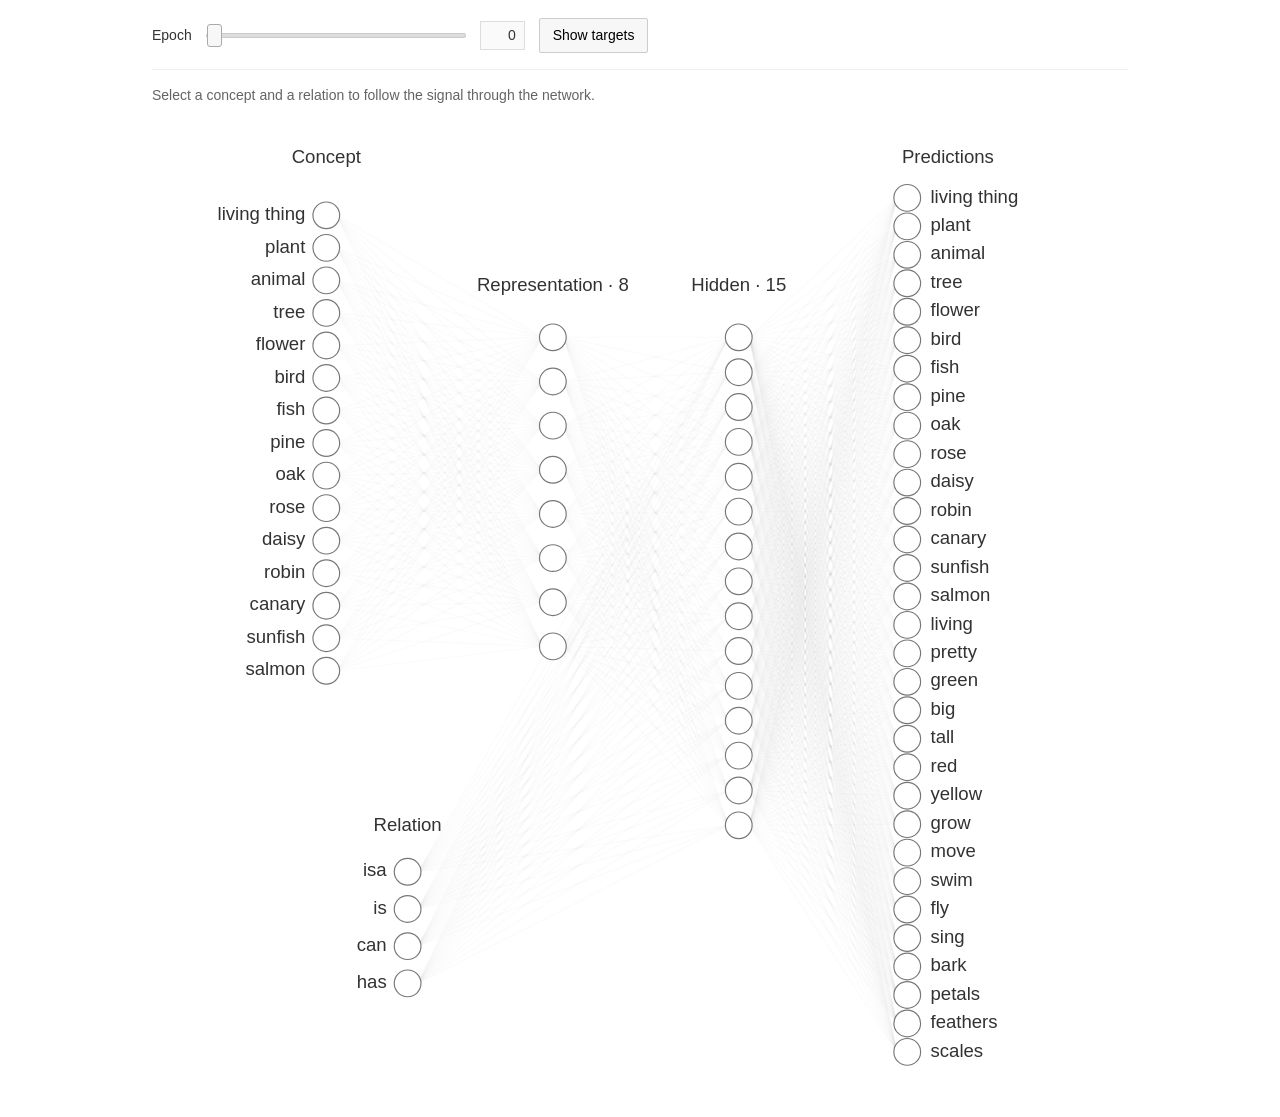
==== outputs/network_walkthrough.html @ e8e9b6d7 "Add CLS reproduction notebooks and interactive demos" ====
<!doctype html><html lang="en"><meta charset="utf-8"><meta name="viewport" content="width=device-width,initial-scale=1">
<style>
body{margin:0;padding:18px 12px;font:14px/1.65 -apple-system,BlinkMacSystemFont,"Segoe UI","Helvetica Neue",Arial,sans-serif;color:#323232;background:#fff;max-width:1000px;margin-inline:auto}*{box-sizing:border-box}.controls{display:flex;gap:14px;align-items:center;flex-wrap:wrap;border-bottom:1px solid #eee;padding-bottom:16px}output{display:inline-block;min-width:45px;padding:2px 8px;border:1px solid #ddd;background:#fafafa;text-align:right;font-variant-numeric:tabular-nums}input[type=range]{appearance:none;-webkit-appearance:none;width:260px;max-width:50vw;height:5px;background:#ddd;border:1px solid #ccc;border-radius:2px;margin:8px 0}input[type=range]::-webkit-slider-thumb{appearance:none;-webkit-appearance:none;width:15px;height:23px;background:#f7f7f7;border:1px solid #aaa;border-radius:3px}input[type=range]::-moz-range-thumb{width:15px;height:23px;background:#f7f7f7;border:1px solid #aaa;border-radius:3px}button{font:inherit;background:#f7f7f7;border:1px solid #ccc;padding:5px 13px;border-radius:2px;cursor:pointer}button[aria-pressed=true]{color:#276948;border-color:#83aa91;background:#f6faf7}.hint{color:#646464;margin:14px 0 2px}.status{color:#646464;min-height:25px;font-size:13px}svg{display:block;width:100%;height:auto}svg text{font:12px Arial,sans-serif;fill:#323232}.node circle.activity{transition:fill .65s ease,stroke .3s}.node[role=button]{cursor:pointer}.node[role=button]:hover circle.activity,.node[role=button]:focus circle.activity{stroke:#4599dc;stroke-width:2.5}.node:focus{outline:none}.node[aria-pressed=true] circle.activity{stroke:#4599dc;stroke-width:2.5}.edge{transition:opacity .7s,stroke .7s}.caption,.comparison{font-size:12px;color:#646464;margin:12px 0}.comparison{min-height:22px;font-size:13px}.caption{border-top:1px solid #eee;padding-top:12px}.pulse{stroke-dasharray:5 9;animation:flow 1s linear;pointer-events:none}@keyframes flow{to{stroke-dashoffset:-28}}@media(prefers-reduced-motion:reduce){.node circle.activity,.edge{transition:none}.pulse{animation:none}}@media(max-width:500px){body{padding:12px 4px}.controls{gap:9px}input[type=range]{width:160px}}
svg text{font-size:16px}.comparison:empty{display:none}
</style>
<div class="controls"><label for="epoch">Epoch</label><input id="epoch" type="range" min="0" max="500" step="1" value="0"><output id="epoch-value" for="epoch">0</output><button id="compare" aria-pressed="false" type="button">Show targets</button></div>
<p class="hint">Select a concept and a relation to follow the signal through the network.</p><div id="status" class="status" aria-live="polite"></div>
<svg id="network" viewBox="0 0 840 830" role="group" aria-label="Interactive semantic network"></svg>
<div id="comparison" class="comparison"></div>
<script>
const data={"concepts": ["living thing", "plant", "animal", "tree", "flower", "bird", "fish", "pine", "oak", "rose", "daisy", "robin", "canary", "sunfish", "salmon"], "relations": ["isa", "is", "can", "has"], "outputs": ["living thing", "plant", "animal", "tree", "flower", "bird", "fish", "pine", "oak", "rose", "daisy", "robin", "canary", "sunfish", "salmon", "living", "pretty", "green", "big", "tall", "red", "yellow", "grow", "move", "swim", "fly", "sing", "bark", "petals", "feathers", "scales"], "targets": [[0.95, 0.05, 0.05, 0.05, 0.05, 0.05, 0.05, 0.05, 0.05, 0.05, 0.05, 0.05, 0.05, 0.05, 0.05, 0.05, 0.05, 0.05, 0.05, 0.05, 0.05, 0.05, 0.05, 0.05, 0.05, 0.05, 0.05, 0.05, 0.05, 0.05, 0.05], [0.05, 0.05, 0.05, 0.05, 0.05, 0.05, 0.05, 0.05, 0.05, 0.05, 0.05, 0.05, 0.05, 0.05, 0.05, 0.95, 0.05, 0.05, 0.05, 0.05, 0.05, 0.05, 0.05, 0.05, 0.05, 0.05, 0.05, 0.05, 0.05, 0.05, 0.05], [0.05, 0.05, 0.05, 0.05, 0.05, 0.05, 0.05, 0.05, 0.05, 0.05, 0.05, 0.05, 0.05, 0.05, 0.05, 0.05, 0.05, 0.05, 0.05, 0.05, 0.05, 0.05, 0.95, 0.05, 0.05, 0.05, 0.05, 0.05, 0.05, 0.05, 0.05], [0.05, 0.05, 0.05, 0.05, 0.05, 0.05, 0.05, 0.05, 0.05, 0.05, 0.05, 0.05, 0.05, 0.05, 0.05, 0.05, 0.05, 0.05, 0.05, 0.05, 0.05, 0.05, 0.05, 0.05, 0.05, 0.05, 0.05, 0.05, 0.05, 0.05, 0.05], [0.95, 0.95, 0.05, 0.05, 0.05, 0.05, 0.05, 0.05, 0.05, 0.05, 0.05, 0.05, 0.05, 0.05, 0.05, 0.05, 0.05, 0.05, 0.05, 0.05, 0.05, 0.05, 0.05, 0.05, 0.05, 0.05, 0.05, 0.05, 0.05, 0.05, 0.05], [0.05, 0.05, 0.05, 0.05, 0.05, 0.05, 0.05, 0.05, 0.05, 0.05, 0.05, 0.05, 0.05, 0.05, 0.05, 0.95, 0.05, 0.05, 0.05, 0.05, 0.05, 0.05, 0.05, 0.05, 0.05, 0.05, 0.05, 0.05, 0.05, 0.05, 0.05], [0.05, 0.05, 0.05, 0.05, 0.05, 0.05, 0.05, 0.05, 0.05, 0.05, 0.05, 0.05, 0.05, 0.05, 0.05, 0.05, 0.05, 0.05, 0.05, 0.05, 0.05, 0.05, 0.95, 0.05, 0.05, 0.05, 0.05, 0.05, 0.05, 0.05, 0.05], [0.05, 0.05, 0.05, 0.05, 0.05, 0.05, 0.05, 0.05, 0.05, 0.05, 0.05, 0.05, 0.05, 0.05, 0.05, 0.05, 0.05, 0.05, 0.05, 0.05, 0.05, 0.05, 0.05, 0.05, 0.05, 0.05, 0.05, 0.05, 0.05, 0.05, 0.05], [0.95, 0.05, 0.95, 0.05, 0.05, 0.05, 0.05, 0.05, 0.05, 0.05, 0.05, 0.05, 0.05, 0.05, 0.05, 0.05, 0.05, 0.05, 0.05, 0.05, 0.05, 0.05, 0.05, 0.05, 0.05, 0.05, 0.05, 0.05, 0.05, 0.05, 0.05], [0.05, 0.05, 0.05, 0.05, 0.05, 0.05, 0.05, 0.05, 0.05, 0.05, 0.05, 0.05, 0.05, 0.05, 0.05, 0.95, 0.05, 0.05, 0.05, 0.05, 0.05, 0.05, 0.05, 0.05, 0.05, 0.05, 0.05, 0.05, 0.05, 0.05, 0.05], [0.05, 0.05, 0.05, 0.05, 0.05, 0.05, 0.05, 0.05, 0.05, 0.05, 0.05, 0.05, 0.05, 0.05, 0.05, 0.05, 0.05, 0.05, 0.05, 0.05, 0.05, 0.05, 0.95, 0.95, 0.05, 0.05, 0.05, 0.05, 0.05, 0.05, 0.05], [0.05, 0.05, 0.05, 0.05, 0.05, 0.05, 0.05, 0.05, 0.05, 0.05, 0.05, 0.05, 0.05, 0.05, 0.05, 0.05, 0.05, 0.05, 0.05, 0.05, 0.05, 0.05, 0.05, 0.05, 0.05, 0.05, 0.05, 0.05, 0.05, 0.05, 0.05], [0.95, 0.95, 0.05, 0.95, 0.05, 0.05, 0.05, 0.05, 0.05, 0.05, 0.05, 0.05, 0.05, 0.05, 0.05, 0.05, 0.05, 0.05, 0.05, 0.05, 0.05, 0.05, 0.05, 0.05, 0.05, 0.05, 0.05, 0.05, 0.05, 0.05, 0.05], [0.05, 0.05, 0.05, 0.05, 0.05, 0.05, 0.05, 0.05, 0.05, 0.05, 0.05, 0.05, 0.05, 0.05, 0.05, 0.95, 0.05, 0.05, 0.95, 0.05, 0.05, 0.05, 0.05, 0.05, 0.05, 0.05, 0.05, 0.05, 0.05, 0.05, 0.05], [0.05, 0.05, 0.05, 0.05, 0.05, 0.05, 0.05, 0.05, 0.05, 0.05, 0.05, 0.05, 0.05, 0.05, 0.05, 0.05, 0.05, 0.05, 0.05, 0.05, 0.05, 0.05, 0.95, 0.05, 0.05, 0.05, 0.05, 0.05, 0.05, 0.05, 0.05], [0.05, 0.05, 0.05, 0.05, 0.05, 0.05, 0.05, 0.05, 0.05, 0.05, 0.05, 0.05, 0.05, 0.05, 0.05, 0.05, 0.05, 0.05, 0.05, 0.05, 0.05, 0.05, 0.05, 0.05, 0.05, 0.05, 0.05, 0.95, 0.05, 0.05, 0.05], [0.95, 0.95, 0.05, 0.05, 0.95, 0.05, 0.05, 0.05, 0.05, 0.05, 0.05, 0.05, 0.05, 0.05, 0.05, 0.05, 0.05, 0.05, 0.05, 0.05, 0.05, 0.05, 0.05, 0.05, 0.05, 0.05, 0.05, 0.05, 0.05, 0.05, 0.05], [0.05, 0.05, 0.05, 0.05, 0.05, 0.05, 0.05, 0.05, 0.05, 0.05, 0.05, 0.05, 0.05, 0.05, 0.05, 0.95, 0.95, 0.05, 0.05, 0.05, 0.05, 0.05, 0.05, 0.05, 0.05, 0.05, 0.05, 0.05, 0.05, 0.05, 0.05], [0.05, 0.05, 0.05, 0.05, 0.05, 0.05, 0.05, 0.05, 0.05, 0.05, 0.05, 0.05, 0.05, 0.05, 0.05, 0.05, 0.05, 0.05, 0.05, 0.05, 0.05, 0.05, 0.95, 0.05, 0.05, 0.05, 0.05, 0.05, 0.05, 0.05, 0.05], [0.05, 0.05, 0.05, 0.05, 0.05, 0.05, 0.05, 0.05, 0.05, 0.05, 0.05, 0.05, 0.05, 0.05, 0.05, 0.05, 0.05, 0.05, 0.05, 0.05, 0.05, 0.05, 0.05, 0.05, 0.05, 0.05, 0.05, 0.05, 0.95, 0.05, 0.05], [0.95, 0.05, 0.95, 0.05, 0.05, 0.95, 0.05, 0.05, 0.05, 0.05, 0.05, 0.05, 0.05, 0.05, 0.05, 0.05, 0.05, 0.05, 0.05, 0.05, 0.05, 0.05, 0.05, 0.05, 0.05, 0.05, 0.05, 0.05, 0.05, 0.05, 0.05], [0.05, 0.05, 0.05, 0.05, 0.05, 0.05, 0.05, 0.05, 0.05, 0.05, 0.05, 0.05, 0.05, 0.05, 0.05, 0.95, 0.05, 0.05, 0.05, 0.05, 0.05, 0.05, 0.05, 0.05, 0.05, 0.05, 0.05, 0.05, 0.05, 0.05, 0.05], [0.05, 0.05, 0.05, 0.05, 0.05, 0.05, 0.05, 0.05, 0.05, 0.05, 0.05, 0.05, 0.05, 0.05, 0.05, 0.05, 0.05, 0.05, 0.05, 0.05, 0.05, 0.05, 0.95, 0.95, 0.05, 0.95, 0.05, 0.05, 0.05, 0.05, 0.05], [0.05, 0.05, 0.05, 0.05, 0.05, 0.05, 0.05, 0.05, 0.05, 0.05, 0.05, 0.05, 0.05, 0.05, 0.05, 0.05, 0.05, 0.05, 0.05, 0.05, 0.05, 0.05, 0.05, 0.05, 0.05, 0.05, 0.05, 0.05, 0.05, 0.95, 0.05], [0.95, 0.05, 0.95, 0.05, 0.05, 0.05, 0.95, 0.05, 0.05, 0.05, 0.05, 0.05, 0.05, 0.05, 0.05, 0.05, 0.05, 0.05, 0.05, 0.05, 0.05, 0.05, 0.05, 0.05, 0.05, 0.05, 0.05, 0.05, 0.05, 0.05, 0.05], [0.05, 0.05, 0.05, 0.05, 0.05, 0.05, 0.05, 0.05, 0.05, 0.05, 0.05, 0.05, 0.05, 0.05, 0.05, 0.95, 0.05, 0.05, 0.05, 0.05, 0.05, 0.05, 0.05, 0.05, 0.05, 0.05, 0.05, 0.05, 0.05, 0.05, 0.05], [0.05, 0.05, 0.05, 0.05, 0.05, 0.05, 0.05, 0.05, 0.05, 0.05, 0.05, 0.05, 0.05, 0.05, 0.05, 0.05, 0.05, 0.05, 0.05, 0.05, 0.05, 0.05, 0.95, 0.95, 0.95, 0.05, 0.05, 0.05, 0.05, 0.05, 0.05], [0.05, 0.05, 0.05, 0.05, 0.05, 0.05, 0.05, 0.05, 0.05, 0.05, 0.05, 0.05, 0.05, 0.05, 0.05, 0.05, 0.05, 0.05, 0.05, 0.05, 0.05, 0.05, 0.05, 0.05, 0.05, 0.05, 0.05, 0.05, 0.05, 0.05, 0.95], [0.95, 0.95, 0.05, 0.95, 0.05, 0.05, 0.05, 0.95, 0.05, 0.05, 0.05, 0.05, 0.05, 0.05, 0.05, 0.05, 0.05, 0.05, 0.05, 0.05, 0.05, 0.05, 0.05, 0.05, 0.05, 0.05, 0.05, 0.05, 0.05, 0.05, 0.05], [0.05, 0.05, 0.05, 0.05, 0.05, 0.05, 0.05, 0.05, 0.05, 0.05, 0.05, 0.05, 0.05, 0.05, 0.05, 0.95, 0.05, 0.95, 0.95, 0.05, 0.05, 0.05, 0.05, 0.05, 0.05, 0.05, 0.05, 0.05, 0.05, 0.05, 0.05], [0.05, 0.05, 0.05, 0.05, 0.05, 0.05, 0.05, 0.05, 0.05, 0.05, 0.05, 0.05, 0.05, 0.05, 0.05, 0.05, 0.05, 0.05, 0.05, 0.05, 0.05, 0.05, 0.95, 0.05, 0.05, 0.05, 0.05, 0.05, 0.05, 0.05, 0.05], [0.05, 0.05, 0.05, 0.05, 0.05, 0.05, 0.05, 0.05, 0.05, 0.05, 0.05, 0.05, 0.05, 0.05, 0.05, 0.05, 0.05, 0.05, 0.05, 0.05, 0.05, 0.05, 0.05, 0.05, 0.05, 0.05, 0.05, 0.95, 0.05, 0.05, 0.05], [0.95, 0.95, 0.05, 0.95, 0.05, 0.05, 0.05, 0.05, 0.95, 0.05, 0.05, 0.05, 0.05, 0.05, 0.05, 0.05, 0.05, 0.05, 0.05, 0.05, 0.05, 0.05, 0.05, 0.05, 0.05, 0.05, 0.05, 0.05, 0.05, 0.05, 0.05], [0.05, 0.05, 0.05, 0.05, 0.05, 0.05, 0.05, 0.05, 0.05, 0.05, 0.05, 0.05, 0.05, 0.05, 0.05, 0.95, 0.05, 0.05, 0.95, 0.95, 0.05, 0.05, 0.05, 0.05, 0.05, 0.05, 0.05, 0.05, 0.05, 0.05, 0.05], [0.05, 0.05, 0.05, 0.05, 0.05, 0.05, 0.05, 0.05, 0.05, 0.05, 0.05, 0.05, 0.05, 0.05, 0.05, 0.05, 0.05, 0.05, 0.05, 0.05, 0.05, 0.05, 0.95, 0.05, 0.05, 0.05, 0.05, 0.05, 0.05, 0.05, 0.05], [0.05, 0.05, 0.05, 0.05, 0.05, 0.05, 0.05, 0.05, 0.05, 0.05, 0.05, 0.05, 0.05, 0.05, 0.05, 0.05, 0.05, 0.05, 0.05, 0.05, 0.05, 0.05, 0.05, 0.05, 0.05, 0.05, 0.05, 0.95, 0.05, 0.05, 0.05], [0.95, 0.95, 0.05, 0.05, 0.95, 0.05, 0.05, 0.05, 0.05, 0.95, 0.05, 0.05, 0.05, 0.05, 0.05, 0.05, 0.05, 0.05, 0.05, 0.05, 0.05, 0.05, 0.05, 0.05, 0.05, 0.05, 0.05, 0.05, 0.05, 0.05, 0.05], [0.05, 0.05, 0.05, 0.05, 0.05, 0.05, 0.05, 0.05, 0.05, 0.05, 0.05, 0.05, 0.05, 0.05, 0.05, 0.95, 0.95, 0.05, 0.05, 0.05, 0.95, 0.05, 0.05, 0.05, 0.05, 0.05, 0.05, 0.05, 0.05, 0.05, 0.05], [0.05, 0.05, 0.05, 0.05, 0.05, 0.05, 0.05, 0.05, 0.05, 0.05, 0.05, 0.05, 0.05, 0.05, 0.05, 0.05, 0.05, 0.05, 0.05, 0.05, 0.05, 0.05, 0.95, 0.05, 0.05, 0.05, 0.05, 0.05, 0.05, 0.05, 0.05], [0.05, 0.05, 0.05, 0.05, 0.05, 0.05, 0.05, 0.05, 0.05, 0.05, 0.05, 0.05, 0.05, 0.05, 0.05, 0.05, 0.05, 0.05, 0.05, 0.05, 0.05, 0.05, 0.05, 0.05, 0.05, 0.05, 0.05, 0.05, 0.95, 0.05, 0.05], [0.95, 0.95, 0.05, 0.05, 0.95, 0.05, 0.05, 0.05, 0.05, 0.05, 0.95, 0.05, 0.05, 0.05, 0.05, 0.05, 0.05, 0.05, 0.05, 0.05, 0.05, 0.05, 0.05, 0.05, 0.05, 0.05, 0.05, 0.05, 0.05, 0.05, 0.05], [0.05, 0.05, 0.05, 0.05, 0.05, 0.05, 0.05, 0.05, 0.05, 0.05, 0.05, 0.05, 0.05, 0.05, 0.05, 0.95, 0.95, 0.05, 0.05, 0.05, 0.05, 0.95, 0.05, 0.05, 0.05, 0.05, 0.05, 0.05, 0.05, 0.05, 0.05], [0.05, 0.05, 0.05, 0.05, 0.05, 0.05, 0.05, 0.05, 0.05, 0.05, 0.05, 0.05, 0.05, 0.05, 0.05, 0.05, 0.05, 0.05, 0.05, 0.05, 0.05, 0.05, 0.95, 0.05, 0.05, 0.05, 0.05, 0.05, 0.05, 0.05, 0.05], [0.05, 0.05, 0.05, 0.05, 0.05, 0.05, 0.05, 0.05, 0.05, 0.05, 0.05, 0.05, 0.05, 0.05, 0.05, 0.05, 0.05, 0.05, 0.05, 0.05, 0.05, 0.05, 0.05, 0.05, 0.05, 0.05, 0.05, 0.05, 0.95, 0.05, 0.05], [0.95, 0.05, 0.95, 0.05, 0.05, 0.95, 0.05, 0.05, 0.05, 0.05, 0.05, 0.95, 0.05, 0.05, 0.05, 0.05, 0.05, 0.05, 0.05, 0.05, 0.05, 0.05, 0.05, 0.05, 0.05, 0.05, 0.05, 0.05, 0.05, 0.05, 0.05], [0.05, 0.05, 0.05, 0.05, 0.05, 0.05, 0.05, 0.05, 0.05, 0.05, 0.05, 0.05, 0.05, 0.05, 0.05, 0.95, 0.05, 0.05, 0.05, 0.05, 0.95, 0.05, 0.05, 0.05, 0.05, 0.05, 0.05, 0.05, 0.05, 0.05, 0.05], [0.05, 0.05, 0.05, 0.05, 0.05, 0.05, 0.05, 0.05, 0.05, 0.05, 0.05, 0.05, 0.05, 0.05, 0.05, 0.05, 0.05, 0.05, 0.05, 0.05, 0.05, 0.05, 0.95, 0.95, 0.05, 0.95, 0.05, 0.05, 0.05, 0.05, 0.05], [0.05, 0.05, 0.05, 0.05, 0.05, 0.05, 0.05, 0.05, 0.05, 0.05, 0.05, 0.05, 0.05, 0.05, 0.05, 0.05, 0.05, 0.05, 0.05, 0.05, 0.05, 0.05, 0.05, 0.05, 0.05, 0.05, 0.05, 0.05, 0.05, 0.95, 0.05], [0.95, 0.05, 0.95, 0.05, 0.05, 0.95, 0.05, 0.05, 0.05, 0.05, 0.05, 0.05, 0.95, 0.05, 0.05, 0.05, 0.05, 0.05, 0.05, 0.05, 0.05, 0.05, 0.05, 0.05, 0.05, 0.05, 0.05, 0.05, 0.05, 0.05, 0.05], [0.05, 0.05, 0.05, 0.05, 0.05, 0.05, 0.05, 0.05, 0.05, 0.05, 0.05, 0.05, 0.05, 0.05, 0.05, 0.95, 0.05, 0.05, 0.05, 0.05, 0.05, 0.95, 0.05, 0.05, 0.05, 0.05, 0.05, 0.05, 0.05, 0.05, 0.05], [0.05, 0.05, 0.05, 0.05, 0.05, 0.05, 0.05, 0.05, 0.05, 0.05, 0.05, 0.05, 0.05, 0.05, 0.05, 0.05, 0.05, 0.05, 0.05, 0.05, 0.05, 0.05, 0.95, 0.95, 0.05, 0.95, 0.95, 0.05, 0.05, 0.05, 0.05], [0.05, 0.05, 0.05, 0.05, 0.05, 0.05, 0.05, 0.05, 0.05, 0.05, 0.05, 0.05, 0.05, 0.05, 0.05, 0.05, 0.05, 0.05, 0.05, 0.05, 0.05, 0.05, 0.05, 0.05, 0.05, 0.05, 0.05, 0.05, 0.05, 0.95, 0.05], [0.95, 0.05, 0.95, 0.05, 0.05, 0.05, 0.95, 0.05, 0.05, 0.05, 0.05, 0.05, 0.05, 0.95, 0.05, 0.05, 0.05, 0.05, 0.05, 0.05, 0.05, 0.05, 0.05, 0.05, 0.05, 0.05, 0.05, 0.05, 0.05, 0.05, 0.05], [0.05, 0.05, 0.05, 0.05, 0.05, 0.05, 0.05, 0.05, 0.05, 0.05, 0.05, 0.05, 0.05, 0.05, 0.05, 0.95, 0.05, 0.05, 0.05, 0.05, 0.05, 0.95, 0.05, 0.05, 0.05, 0.05, 0.05, 0.05, 0.05, 0.05, 0.05], [0.05, 0.05, 0.05, 0.05, 0.05, 0.05, 0.05, 0.05, 0.05, 0.05, 0.05, 0.05, 0.05, 0.05, 0.05, 0.05, 0.05, 0.05, 0.05, 0.05, 0.05, 0.05, 0.95, 0.95, 0.95, 0.05, 0.05, 0.05, 0.05, 0.05, 0.05], [0.05, 0.05, 0.05, 0.05, 0.05, 0.05, 0.05, 0.05, 0.05, 0.05, 0.05, 0.05, 0.05, 0.05, 0.05, 0.05, 0.05, 0.05, 0.05, 0.05, 0.05, 0.05, 0.05, 0.05, 0.05, 0.05, 0.05, 0.05, 0.05, 0.05, 0.95], [0.95, 0.05, 0.95, 0.05, 0.05, 0.05, 0.95, 0.05, 0.05, 0.05, 0.05, 0.05, 0.05, 0.05, 0.95, 0.05, 0.05, 0.05, 0.05, 0.05, 0.05, 0.05, 0.05, 0.05, 0.05, 0.05, 0.05, 0.05, 0.05, 0.05, 0.05], [0.05, 0.05, 0.05, 0.05, 0.05, 0.05, 0.05, 0.05, 0.05, 0.05, 0.05, 0.05, 0.05, 0.05, 0.05, 0.95, 0.05, 0.05, 0.05, 0.05, 0.95, 0.05, 0.05, 0.05, 0.05, 0.05, 0.05, 0.05, 0.05, 0.05, 0.05], [0.05, 0.05, 0.05, 0.05, 0.05, 0.05, 0.05, 0.05, 0.05, 0.05, 0.05, 0.05, 0.05, 0.05, 0.05, 0.05, 0.05, 0.05, 0.05, 0.05, 0.05, 0.05, 0.95, 0.95, 0.95, 0.05, 0.05, 0.05, 0.05, 0.05, 0.05], [0.05, 0.05, 0.05, 0.05, 0.05, 0.05, 0.05, 0.05, 0.05, 0.05, 0.05, 0.05, 0.05, 0.05, 0.05, 0.05, 0.05, 0.05, 0.05, 0.05, 0.05, 0.05, 0.05, 0.05, 0.05, 0.05, 0.05, 0.05, 0.05, 0.05, 0.95]], "weights": [{"W1": [[0.136961687, -0.230213286, -0.459026476, -0.483472364, 0.313270239, 0.412755577, 0.106635776, 0.229496561], [0.043624991, 0.435072424, 0.315853554, -0.4972615, 0.357404277, -0.466414425, 0.229655446, -0.324344379], [0.363178922, 0.04146122, -0.200288109, -0.077312779, -0.471680329, -0.375716724, 0.170624415, 0.147189512], [0.115385111, -0.116322446, 0.497209936, 0.480835339, 0.185541984, 0.150459276, 0.188446731, -0.111078576], [-0.364903495, 0.22148834, 0.025354322, -0.189758124, -0.014164641, 0.389487834, 0.434043516, -0.142204803], [0.071529831, -0.178130609, 0.09430003, -0.162088774, -0.108380999, 0.390274352, -0.272842406, 0.123187145], [-0.415984656, 0.332644148, 0.287098307, -0.260630557, 0.376484231, -0.441431965, -0.163882939, -0.349720533], [-0.049660633, 0.29632427, -0.269357791, -0.447978699, -0.09544816, -0.301486955, -0.409246954, 0.080332386], [-0.201303867, 0.171994878, -0.300484556, 0.442113111, -0.134889832, -0.39450472, 0.129108152, 0.427154553], [-0.059622845, 0.454590494, -0.000104186, -0.074771375, 0.120213452, 0.495096505, 0.448943675, -0.039954861], [0.257728845, -0.002577305, 0.02931216, 0.285785701, -0.085344151, 0.234483572, 0.211142878, 0.432059687], [-0.385067367, 0.229015117, 0.427423929, 0.46792619, -0.485293695, 0.36364009, 0.48119504, 0.45721018], [-0.351235988, 0.472628814, 0.389935556, 0.322373828, -0.020012076, -0.26762708, 0.301880579, 0.42353016], [-0.233869728, 0.038934408, -0.057247171, 0.431017316, -0.459489289, 0.232006196, 0.114373247, -0.471634635], [0.219219773, -0.48400827, 0.257951002, 0.012758723, 0.429104221, -0.433917503, 0.34131728, -0.433309991]], "b1": [-0.155690021, -0.069701268, 0.466062081, 0.062231842, -0.241135407, -0.258324286, 0.388118321, -0.274130572], "W2": [[-0.375445294, -0.211669243, 0.086123065, 0.054090502, 0.309710776, 0.060475952, -0.211578786, -0.087103657, 0.318120971, 0.126506462, 0.459077643, -0.130595589, 0.052611511, 0.093924202, 0.348291208], [-0.354526462, -0.093489663, 0.409958962, -0.456933111, 0.32270628, -0.084615963, 0.329803985, -0.490045439, -0.134953842, -0.421369963, 0.152614576, -0.226150901, 0.202652071, 0.443801427, -0.373182898], [0.364778295, -0.440535848, -0.119229492, -0.070225939, -0.011150453, 0.476462322, 0.275691188, -0.191142637, -0.230163214, 0.363120204, 0.381307173, 0.010706506, -0.155704269, 0.494917348, -0.184056455], [-0.317287621, 0.380098121, 0.312335398, 0.167889406, 0.458413632, 0.425714577, 0.248248503, 0.36070141, -0.25285326, -0.358753443, 0.170061849, 0.214618537, -0.332947071, -0.104442727, 0.410255766], [0.061400768, 0.078335915, -0.305870227, 0.026022249, 0.023434727, -0.41106436, 0.481942693, 0.0713956, -0.493591117, 0.272649201, 0.478265714, 0.089870028, -0.180318364, -0.312492284, 0.172526634], [-0.304892602, 0.077687893, 0.102239176, 0.462423093, -0.427734734, -2.7176e-05, 0.244097479, -0.32277326, -0.111933268, -0.437104502, 0.225880864, -0.412232113, -0.104908292, 0.373522631, -0.027699663], [0.412621934, 0.265917118, 0.41532396, -0.372596991, -0.426437095, -0.429673746, 0.368854294, 0.134069979, -0.003428306, -0.336456584, 0.173733438, -0.181982612, 0.210879863, -0.039644671, 0.007469861], [0.289665732, -0.407254524, 0.078758503, -0.302765053, 0.308136752, -0.011153964, 0.488695333, -0.317056675, 0.46301914, 0.300917037, -0.018739503, 0.313534064, 0.102848905, 0.155121064, 0.413690763], [-0.434729584, 0.334988204, -0.11818522, -0.174454384, 0.494026771, 0.281190502, -0.014464861, -0.077371604, 0.377528906, -0.413185128, 0.208418757, 0.289154624, 0.29919638, -0.177713275, 0.296639183], [-0.274671558, -0.13769205, -0.082551888, 0.041409984, -0.387386334, -0.093052199, -0.49969931, 0.244380726, 0.351875912, -0.361068321, 0.203785769, 0.321103088, 0.481828323, 0.343790562, -0.075893515], [0.479688709, 0.473984405, 0.003676979, 0.253446539, 0.413837668, -0.023852928, 0.363786241, 0.201568566, -0.206075744, 0.26765227, 0.070684786, -0.406154847, -0.108619574, -0.426258987, -0.023833037], [-0.071460392, -0.076262557, 0.086300354, -0.37730934, 0.43376891, 0.184050448, 0.323781358, 0.396801232, 0.083320047, -0.459781779, 0.211486824, 0.069025854, 0.325957222, 0.032160473, 0.313244095]], "b2": [0.497010293, -0.149445189, -0.32897856, -0.108325201, 0.25304999, -0.060771068, 0.088380109, -0.372641528, 0.226123511, -0.219917598, -0.30938244, 0.362949999, 0.064412821, -0.015501058, 0.398823765], "W3": [[-0.413987564, 0.19615445, -0.17201771, -0.32459025, 0.17479865, -0.137178049, -0.170104168, 0.443677765, -0.300701659, 0.012173658, -0.475986799, -0.336631909, 0.383418734, 0.289247548, 0.05683549, -0.277546604, 0.057747583, -0.487853474, 0.212993631, 0.216750681, 0.146045024, 0.111338684, -0.426283567, -0.253594031, 0.074378048, -0.105813234, 0.492023229, 0.423745357, -0.347992097, 0.089960593, 0.196215106], [-0.363456586, -0.187404353, 0.215917847, 0.401108093, -0.15825735, -0.261056288, 0.321792003, 0.08498268, -0.023411578, -0.243849979, -0.427341651, -0.482108579, 0.079970181, -0.308889727, 0.475532978, -0.392522772, -0.047911212, -0.105340203, -0.267688525, 0.248755725, 0.143704762, 0.225757685, -0.417191424, -0.147256584, 0.019833074, -0.073278856, -0.459382438, -0.305972545, 0.445024648, -0.337430275, 0.352052332], [0.322137159, -0.108706243, -0.03321648, 0.324001808, 0.180686326, 0.336943736, 0.257596586, 0.191271479, 0.412974106, 0.322807133, -0.320937312, 0.248224275, -0.413318677, -0.07414376, -0.103248113, -0.297831906, 0.437905109, -0.405223322, -0.495100585, -0.177079196, 0.490744718, -0.235304872, 0.330694266, -0.326886363, 0.086378355, 0.458409335, 0.216513235, 0.480507975, 0.074556649, 0.483334707, 0.337047032], [0.278248226, 0.388489887, 0.131491517, -0.143635454, 0.02828244, -0.273499604, 0.277544124, -0.329921498, 0.077197949, 0.03589893, 0.171902803, 0.260486599, -0.390172114, 0.124940962, -0.086044118, 0.114201436, 0.193984543, 0.085479586, 0.232886077, 0.020025257, -0.037132191, -0.213231135, -0.27084833, 0.195302106, 0.195711353, -0.304517487, 0.471837417, 0.17115078, 0.031216123, 0.341175352, -0.013479567], [-0.02405513, -0.2417256, -0.343864519, 0.211620579, 0.344110968, 0.177798778, -0.131178483, 0.075722091, 0.063412474, 0.436566083, -0.112325788, -0.335217348, 0.376932893, 0.394728497, -0.451734405, -0.301775969, 0.136283654, 0.288845156, 0.106692507, -0.308410804, -0.382358425, 0.005972634, 0.315510407, -0.282932819, -0.424867305, 0.051044996, -0.308182852, -0.43257628, 0.273264598, 0.321226606, -0.101664449], [-0.20592364, -0.222879111, -0.139028574, 0.076907643, 0.027820078, -0.144650819, 0.137420979, 0.175767442, 0.058278948, -0.112705085, 0.123902782, 0.091902783, -0.159676143, -0.196798987, 0.045748879, 0.112341739, 0.110798439, -0.117161991, 0.065773907, 0.485769635, -0.071975481, 0.343014715, -0.418676309, 0.375228254, 0.441706156, -0.238135984, -0.487898584, -0.016991587, -0.317287742, 0.471631254, 0.397698435], [0.460664886, 0.103869658, 0.015160367, 0.332717849, 0.152348966, -0.251442324, 0.434286038, -0.06030055, 0.273556228, 0.000937957, -0.316643757, -0.204073153, 0.074410769, -0.356997916, -0.486262141, -0.066108776, 0.262197172, 0.114157274, -0.175853624, 0.217240939, -0.015485367, 0.499501352, 0.276031652, 0.330631441, -0.240451094, -0.347705037, -0.300696091, -0.067735036, 0.01214912, -0.305390652, 0.279944771], [0.368431154, -0.183995014, 0.008064197, 0.094374603, 0.222378174, -0.352527546, -0.219128939, 0.230705996, 0.068192314, 0.399945793, -0.052141638, -0.093387155, -0.193492782, -0.268627427, 0.150766335, -0.235313998, 0.362275521, -0.229351604, 0.173359631, 0.068184142, 0.128458798, 0.395416776, -0.330011549, -0.350184454, -0.378097779, -0.423560979, 0.034231024, -0.334268848, 0.30716793, -0.477389469, -0.125393028], [-0.026796029, -0.283471699, -0.14409378, -0.277208564, -0.218171894, 0.426871061, -0.082824634, -0.114135059, 0.111174452, 0.164141857, 0.160276545, -0.415241033, 0.081902579, 0.2359236, 0.295568366, 0.088534252, -0.369426942, -0.416259676, -0.176946307, 0.427558809, -0.027382471, 0.395473907, -0.040325047, 0.255118107, -0.014872824, 0.208702261, -0.182820723, 0.389865264, -0.234291931, -0.493823171, 0.221165786], [0.176604463, 0.15690145, 0.187415002, 0.086264211, -0.384721047, 0.169203722, -0.493401476, -0.317157121, -0.079121595, -0.12163062, -0.381034838, -0.073042396, 0.123617244, -0.122536568, 0.208499483, -0.269077905, -0.356174728, 0.248899844, 0.16872813, -0.070629307, -0.363232715, 0.163683739, 0.24995575, -0.336057347, 0.189301737, -0.144362914, 0.415118615, 0.251539688, -0.22626883, 0.43802632, -0.474767244], [-0.315175986, -0.258097029, 0.232080083, 0.026168031, -0.035624592, -0.277466661, 0.25646711, -0.382893592, -0.25265878, 0.30636032, -0.048952536, 0.376817737, 0.101664104, 0.289544647, -0.312596727, -0.183778132, -0.123293948, -0.005800794, -0.027532976, 0.322466158, -0.326809468, 0.351485915, 0.389046294, -0.424480964, -0.49060963, -0.207247027, -0.099255232, 0.470449407, -0.428591403, 0.281305265, -0.024575046], [-0.370126475, -0.133919691, -0.119098593, -0.2564275, -0.205636242, -0.080081169, 0.462261395, -0.041139431, 0.450135012, -0.469467928, -0.433889741, -0.472184094, 0.165944638, -0.279767309, 0.076420181, 0.295366136, -0.168186081, -0.254322507, 0.225408587, -0.024102207, -0.350789854, -0.412554883, 0.237167501, 0.360412335, 0.390362078, 0.010089007, -0.346545434, -0.274342588, -0.046476111, 0.351857374, 0.150197419], [-0.225793043, 0.255938642, -0.064559825, 0.482763945, -0.071272863, 0.337196349, -0.485458369, 0.218221265, -0.101521557, -0.000990692, -0.3011742, 0.429511514, -0.300354987, 0.061586704, 0.097345624, 0.358443427, -0.03333346, 0.329891281, 0.023896564, 0.456334659, 0.216607834, 0.412105261, 0.442360532, 0.302246156, -0.377632453, -0.375571402, 0.11624175, -0.228793317, -0.114847676, -0.326171823, 0.262171663], [0.354497704, -0.367195373, 0.016834937, -0.10498707, 0.290015318, -0.0350077, 0.230809049, 0.066103877, 0.478248114, -0.080366924, 0.48767087, -0.084561417, -0.317331349, 0.28208106, -0.228280998, 0.065754731, 0.14601508, -0.300322742, -0.465593064, 0.487033344, 0.317390143, -0.376294745, 0.34796943, -0.241869798, -0.25271526, 0.27261635, 0.257362012, 0.345957344, -0.363347992, 0.247586175, -0.030176126], [-0.174116592, 0.234302878, 0.345143081, -0.177539242, -0.345188443, 0.491684718, 0.419189989, -0.21015885, 0.314414308, -0.410306778, 0.412545907, 0.274652235, -0.303136885, -0.204312753, 0.095554855, -0.144242336, 0.236233816, 0.092362869, -0.292971347, 0.11010951, -0.485940915, -0.388252185, -0.338792183, -0.146322288, -0.488090262, 0.429907524, -0.260491045, -0.22936145, -0.124357674, 0.440738716, -0.148180671]], "b3": [-0.068867144, -0.201492727, 0.476245035, -0.135142775, -0.416462579, 0.157982394, 0.216604921, -0.127758976, -0.288614845, -0.090748549, -0.060931789, 0.495299803, 0.358435326, 0.120908898, -0.306082052, 0.187914521, 0.258999002, -0.424611261, -0.120513483, -0.173152202, 0.070431323, 0.153053218, -0.318612212, -0.030340564, 0.492167887, -0.484147361, -0.129006388, -0.165687536, -0.09441698, 0.369193716, -0.061694962]}, {"W1": [[0.139648043, -0.23150589, -0.456028813, -0.479410478, 0.315610792, 0.410157123, 0.10803956, 0.234918169], [0.045579164, 0.43113581, 0.31697816, -0.494255207, 0.361379772, -0.470684243, 0.230024698, -0.319571162], [0.364949339, 0.037342644, -0.199218182, -0.074170742, -0.467957625, -0.379854114, 0.170907867, 0.151856725], [0.11564298, -0.120607544, 0.497507232, 0.481259898, 0.189839726, 0.146718692, 0.188316743, -0.109273747], [-0.363189365, 0.219148843, 0.026480878, -0.185198312, -0.010730956, 0.385735444, 0.435189812, -0.137870395], [0.073523346, -0.181273718, 0.095235606, -0.159742221, -0.105646004, 0.386009358, -0.274020725, 0.127511863], [-0.415595206, 0.328283188, 0.286835945, -0.257540711, 0.38002558, -0.444582867, -0.164387597, -0.347271918], [-0.049836087, 0.290804896, -0.269700248, -0.448211983, -0.0907013, -0.306430253, -0.410778622, 0.081601584], [-0.199326303, 0.168556107, -0.29845337, 0.444102139, -0.131792481, -0.398359762, 0.129976721, 0.432361491], [-0.058563196, 0.45309828, 0.000604458, -0.070769519, 0.122645923, 0.492103504, 0.450758625, -0.036913678], [0.259199545, -0.004475045, 0.030380212, 0.289201665, -0.082857435, 0.232021625, 0.212319437, 0.435098111], [-0.382798192, 0.227103314, 0.428322895, 0.469921372, -0.483773354, 0.360647013, 0.480811851, 0.461531437], [-0.349446553, 0.471136417, 0.391505067, 0.32331247, -0.018171961, -0.26975995, 0.302194544, 0.427594264], [-0.233542163, 0.035902297, -0.056829647, 0.432961755, -0.457330218, 0.229115454, 0.114219149, -0.469439909], [0.218408246, -0.48829594, 0.256920471, 0.014745872, 0.431820391, -0.437249385, 0.340877099, -0.431864574]], "b1": [-0.137017004, -0.116249806, 0.478672238, 0.098901809, -0.19608979, -0.309840676, 0.39117305, -0.221774715], "W2": [[-0.331986863, -0.149897413, 0.030800879, 0.04945594, 0.366560387, 0.050550134, -0.187675714, -0.021559253, 0.361899971, 0.186184736, 0.493869213, -0.047410667, 0.068320079, 0.101711504, 0.400106818], [-0.30554712, -0.026001144, 0.349659997, -0.461832992, 0.38720437, -0.096286973, 0.356392523, -0.417150023, -0.086393608, -0.354377311, 0.191816561, -0.13431561, 0.220967429, 0.452894923, -0.314539932], [0.424052067, -0.355669237, -0.195335901, -0.076921311, 0.066911579, 0.462168879, 0.307755829, -0.102771643, -0.169702243, 0.446116464, 0.428528764, 0.126734657, -0.135383598, 0.504974907, -0.11107727], [-0.267833041, 0.449845959, 0.250607942, 0.162710168, 0.522689796, 0.414966506, 0.275754595, 0.434014151, -0.201603414, -0.289905566, 0.210285681, 0.309564528, -0.314363856, -0.0951299, 0.469725221], [0.104576136, 0.140345687, -0.360082092, 0.0215964, 0.079432039, -0.420866752, 0.505753136, 0.136122045, -0.450209663, 0.331407579, 0.512212533, 0.173195801, -0.165450363, -0.304685341, 0.224028683], [-0.263098756, 0.134699753, 0.054624024, 0.458927642, -0.371597492, -0.008418901, 0.267105055, -0.260620975, -0.071031173, -0.38150126, 0.259405806, -0.334871077, -0.088922585, 0.382680904, 0.022280043], [0.473744729, 0.35156573, 0.342266851, -0.378180265, -0.346236936, -0.442559018, 0.40329291, 0.225299027, 0.058544157, -0.253815762, 0.222698531, -0.06620338, 0.234407687, -0.027005582, 0.080664288], [0.333088932, -0.348967449, 0.028456409, -0.306731964, 0.365645705, -0.020108041, 0.512573946, -0.253141346, 0.506958064, 0.361212473, 0.017383784, 0.393968471, 0.120984988, 0.165638501, 0.466250525], [-0.427697085, 0.359824656, -0.126440328, -0.155402818, 0.516214781, 0.249255223, 0.013197662, -0.017685079, 0.38156405, -0.371244807, 0.209675764, 0.287572659, 0.28295391, -0.166884255, 0.331270852], [-0.244620847, -0.104932654, -0.150476137, 0.038431464, -0.359469203, -0.077588949, -0.491402821, 0.289471434, 0.37796754, -0.350411756, 0.216740288, 0.373327543, 0.511095694, 0.335098317, -0.050764675], [0.486833729, 0.489656553, 0.000172598, 0.234550428, 0.453505383, -0.030066748, 0.382520591, 0.19895603, -0.167063283, 0.306722073, 0.106193917, -0.328266111, -0.071104662, -0.399777119, -0.00484335], [-0.019556279, -0.013420147, 0.044843602, -0.3847238, 0.470233984, 0.184993342, 0.321774877, 0.438138562, 0.111544984, -0.418912236, 0.239052782, 0.125494634, 0.310198817, 0.021129273, 0.350420146]], "b2": [0.593142637, -0.013334782, -0.450119049, -0.118562724, 0.37928792, -0.082514022, 0.141066989, -0.229139502, 0.323487681, -0.087381366, -0.232095825, 0.547950004, 0.099194229, 0.002086385, 0.514750013], "W3": [[-0.495074554, 0.105484458, -0.348498952, -0.500582434, 0.05264069, -0.302515231, -0.416730146, 0.298383977, -0.515238775, -0.145872558, -0.559291273, -0.486646769, 0.210748425, 0.124715716, -0.046522622, -0.317032769, -0.154432012, -0.563286355, 0.113683918, -0.054182715, 0.041610971, -0.109573459, -0.464802183, -0.329421652, -0.020326664, -0.178198931, 0.390540153, 0.258294605, -0.431336684, -0.162356038, -0.018620689], [-0.394324385, -0.24623667, 0.090406929, 0.267391511, -0.248909628, -0.387218272, 0.130788414, -0.028354313, -0.191779246, -0.36663215, -0.492239168, -0.598764237, -0.056073818, -0.43705968, 0.394139983, -0.4346389, -0.217219681, -0.167234871, -0.348735223, 0.031134827, 0.060323968, 0.049179175, -0.449789953, -0.209940269, -0.056189558, -0.132369309, -0.539546727, -0.441052674, 0.375416293, -0.543282154, 0.176567302], [0.271456943, -0.170368794, -0.166304699, 0.191014082, 0.089152641, 0.207739409, 0.068436553, 0.078779709, 0.247017762, 0.201477458, -0.384952767, 0.131344186, -0.545782201, -0.20178611, -0.181795176, -0.327243557, 0.274059952, -0.460454216, -0.568353651, -0.38452947, 0.409534408, -0.405868098, 0.272192537, -0.396387947, 0.00934641, 0.398995837, 0.138609214, 0.357530745, 0.012860299, 0.29071588, 0.173327479], [0.237793783, 0.338661775, 0.030359573, -0.244340248, -0.041222776, -0.370271617, 0.135048436, -0.414320804, -0.047865247, -0.055755204, 0.123249337, 0.172375518, -0.491120314, 0.028866512, -0.146671181, 0.104726137, 0.072959496, 0.042965929, 0.177762653, -0.137189187, -0.096597544, -0.340492949, -0.293943433, 0.150551752, 0.140192955, -0.347054822, 0.411577856, 0.070541064, -0.020588487, 0.189619041, -0.142386504], [-0.071927801, -0.324352016, -0.523408995, 0.022079143, 0.214192085, -0.002904957, -0.402249789, -0.085212399, -0.175529724, 0.261849864, -0.203832885, -0.501387064, 0.18493133, 0.212183316, -0.565173342, -0.374516106, -0.107247096, 0.202669322, -0.007572728, -0.615089064, -0.503048762, -0.245502397, 0.245914093, -0.380029796, -0.535345897, -0.03492852, -0.420295637, -0.613209287, 0.180880635, 0.038616215, -0.342936617], [-0.238436594, -0.280057473, -0.268220884, -0.058669929, -0.065414565, -0.276537782, -0.05751971, 0.059145092, -0.115067063, -0.238931381, 0.057430897, -0.029201136, -0.297675709, -0.329293618, -0.035628857, 0.0735138, -0.062736967, -0.176934004, -0.013033333, 0.265841091, -0.157526359, 0.163423894, -0.489106077, 0.298482457, 0.35948138, -0.302016149, -0.569194314, -0.147013897, -0.38308287, 0.2693134, 0.224355706], [0.388609357, 0.005122513, -0.194761222, 0.117599781, 0.005139603, -0.456393614, 0.128651326, -0.241450636, 0.005321519, -0.194976677, -0.419771644, -0.391172831, -0.140457169, -0.562322487, -0.613693867, -0.132020916, -0.006025146, 0.019573623, -0.301157287, -0.123526291, -0.148061844, 0.220327883, 0.198275464, 0.223095856, -0.363457495, -0.442722544, -0.426600881, -0.269934468, -0.089458182, -0.619411398, 0.01190615], [0.312256855, -0.245716482, -0.109541529, -0.023023467, 0.140006111, -0.463326151, -0.383393065, 0.133671454, -0.075890457, 0.294493762, -0.108648473, -0.194029957, -0.30793361, -0.378025019, 0.081923792, -0.250656158, 0.22311762, -0.279457277, 0.109115449, -0.112302552, 0.06046634, 0.251839088, -0.377043053, -0.409811855, -0.444098457, -0.47617731, -0.034688505, -0.44318173, 0.253687507, -0.643262019, -0.266500312], [-0.061471673, -0.347031047, -0.28592233, -0.425841978, -0.319858631, 0.282607316, -0.298818437, -0.241320503, -0.079913291, 0.02634589, 0.085989667, -0.548460337, -0.068792766, 0.090197946, 0.204376824, 0.074402431, -0.553066878, -0.480997349, -0.259464349, 0.185670527, -0.117241122, 0.203898652, -0.131532466, 0.162457548, -0.109852948, 0.134684417, -0.27455889, 0.241149938, -0.30842174, -0.719731275, 0.024968331], [0.131766418, 0.103301663, 0.086813296, -0.015385981, -0.455850993, 0.074737721, -0.635444528, -0.40056253, -0.202785788, -0.213358429, -0.42914162, -0.159532342, 0.022887515, -0.217497145, 0.147846829, -0.292073255, -0.47953345, 0.204240634, 0.1102489, -0.228285382, -0.423872697, 0.035056304, 0.246330336, -0.373525711, 0.136403114, -0.184407901, 0.355875883, 0.151656001, -0.278788318, 0.287508837, -0.602855873], [-0.379278056, -0.3481286, 0.038384641, -0.171903249, -0.17141913, -0.468352356, -0.026122489, -0.550538804, -0.502386252, 0.12525544, -0.145590808, 0.20223377, -0.096672204, 0.098733322, -0.431091933, -0.217853856, -0.366264255, -0.091514122, -0.138953067, 0.007406748, -0.445958651, 0.097711398, 0.296292175, -0.533214173, -0.608278925, -0.299112139, -0.217768065, 0.279055591, -0.523748801, -0.011582157, -0.275450178], [-0.412901182, -0.207844205, -0.280820702, -0.425836727, -0.322075545, -0.2439639, 0.217449572, -0.185960469, 0.233021391, -0.626147916, -0.518539309, -0.62350624, -0.004969066, -0.445160481, -0.02693473, 0.279657526, -0.376885645, -0.328702558, 0.131179966, -0.298892697, -0.452396373, -0.629527656, 0.132548557, 0.254822886, 0.28286933, -0.074188528, -0.450540873, -0.442797155, -0.129888338, 0.096189809, -0.071063432], [-0.27359832, 0.187766383, -0.213067598, 0.3307821, -0.175683714, 0.189309515, -0.703167556, 0.089377787, -0.294526131, -0.140362543, -0.376442261, 0.294181976, -0.452281859, -0.085795942, 0.005822762, 0.346667106, -0.21772128, 0.265940292, -0.058206567, 0.214644228, 0.126236705, 0.219518633, 0.349192757, 0.20933128, -0.472150247, -0.44979832, 0.024047811, -0.375576222, -0.187281339, -0.550734957, 0.068894537], [0.289986174, -0.447404642, -0.153704046, -0.276258999, 0.172204461, -0.200676653, -0.014038713, -0.078377151, 0.26228325, -0.236153515, 0.403366295, -0.235769716, -0.486756899, 0.117229706, -0.330983351, 0.059715582, -0.057964155, -0.370977107, -0.556025804, 0.218437098, 0.217553497, -0.589418552, 0.245948835, -0.343882383, -0.35793575, 0.191205423, 0.154447347, 0.182230959, -0.443022265, -0.001053953, -0.244981689], [-0.230978596, 0.14602243, 0.153243396, -0.376373403, -0.481434628, 0.300322763, 0.133881205, -0.379149691, 0.062918101, -0.593110779, 0.315586116, 0.099228385, -0.503453048, -0.396394809, -0.023573967, -0.192486649, -0.012398921, 0.004377139, -0.407620846, -0.209357813, -0.608229578, -0.646493727, -0.433768757, -0.257013879, -0.607446403, 0.336627895, -0.379565567, -0.42033805, -0.219766888, 0.145561918, -0.401327503]], "b3": [-0.160377273, -0.327041683, 0.205484515, -0.410622857, -0.605354336, -0.108559301, -0.176584975, -0.360718237, -0.634890069, -0.34273539, -0.194914464, 0.252427265, 0.08243406, -0.14463766, -0.470488755, 0.137856716, -0.080119697, -0.542679837, -0.274774784, -0.609744617, -0.09634051, -0.201070545, -0.441787758, -0.178179505, 0.329894181, -0.610195831, -0.293026114, -0.430859864, -0.226891064, -0.038497858, -0.410091489]}, {"W1": [[0.141249958, -0.231615842, -0.453972142, -0.476937276, 0.316788007, 0.409573475, 0.109237367, 0.237657794], [0.047056841, 0.430329386, 0.318523948, -0.491776208, 0.362942455, -0.471359158, 0.23115326, -0.316959639], [0.366236167, 0.0368841, -0.197647996, -0.071954099, -0.466805913, -0.380168591, 0.171763639, 0.154138233], [0.116869384, -0.121363699, 0.498905437, 0.48272549, 0.191253918, 0.145729034, 0.189193144, -0.106958922], [-0.362366486, 0.218967332, 0.027378868, -0.182686819, -0.009417232, 0.385241824, 0.436177619, -0.136330617], [0.074935733, -0.181093438, 0.096261711, -0.158506023, -0.105181314, 0.385546156, -0.273930795, 0.129798608], [-0.415090076, 0.327893242, 0.28761022, -0.255482898, 0.380459892, -0.44452444, -0.164063775, -0.345939271], [-0.048868297, 0.290219893, -0.268103912, -0.446781844, -0.089235718, -0.307381426, -0.409705383, 0.083654708], [-0.198431757, 0.167869658, -0.296898132, 0.445012664, -0.130939405, -0.398706052, 0.130624335, 0.43401358], [-0.058170466, 0.452964796, 0.001083694, -0.068533855, 0.12345164, 0.491695038, 0.452103265, -0.036121822], [0.259882087, -0.004858319, 0.031027885, 0.291044145, -0.081945538, 0.231740844, 0.213094927, 0.435953922], [-0.381735082, 0.22705601, 0.428891736, 0.470833579, -0.483695617, 0.360454148, 0.481095866, 0.463147686], [-0.348735779, 0.470528866, 0.392283521, 0.323417403, -0.017486379, -0.270497345, 0.302138854, 0.429144186], [-0.232893907, 0.035488494, -0.055668902, 0.434521794, -0.456617358, 0.229093278, 0.114653507, -0.468046049], [0.218225862, -0.488758573, 0.257022054, 0.016174615, 0.431629667, -0.437098406, 0.341478903, -0.431446983]], "b1": [-0.123506421, -0.122091559, 0.494829564, 0.123766477, -0.183249535, -0.316089938, 0.401738621, -0.196337562], "W2": [[-0.311223056, -0.124423846, 0.033123679, 0.057822761, 0.384609937, 0.063884635, -0.172107048, 0.000982931, 0.381158993, 0.204979629, 0.513018764, -0.019867235, 0.080487575, 0.116924899, 0.420897223], [-0.282831071, 0.000936409, 0.352367843, -0.452763191, 0.407056136, -0.082300398, 0.373130313, -0.393005575, -0.065942282, -0.333531241, 0.212575908, -0.104753344, 0.233957373, 0.468998362, -0.29168256], [0.452024549, -0.321157476, -0.19182, -0.065549147, 0.091052942, 0.480520186, 0.328606832, -0.073611505, -0.143232335, 0.472013343, 0.454223169, 0.164942003, -0.119414903, 0.525173662, -0.082158591], [-0.244681914, 0.478196838, 0.252888107, 0.172133141, 0.542299883, 0.430318789, 0.293028421, 0.458296074, -0.179347375, -0.268288188, 0.232009882, 0.340946923, -0.300913078, -0.078335292, 0.493273437], [0.12540554, 0.165998781, -0.357433602, 0.030070004, 0.097195763, -0.407457635, 0.521190917, 0.158334852, -0.431119017, 0.349810193, 0.530828615, 0.200991822, -0.153772109, -0.289788082, 0.244482307], [-0.244211001, 0.1573442, 0.057931704, 0.466451968, -0.354043727, 0.003121061, 0.281207319, -0.23965316, -0.053845805, -0.364490188, 0.277007465, -0.309957779, -0.077918599, 0.397001976, 0.041785892], [0.502145377, 0.386328907, 0.345941156, -0.366584349, -0.321677793, -0.424474144, 0.424443688, 0.256020381, 0.084827886, -0.228372498, 0.248625288, -0.028508479, 0.250643329, -0.00627551, 0.109390206], [0.353436428, -0.32516192, 0.031030904, -0.298931877, 0.383726557, -0.007544409, 0.527342027, -0.231270557, 0.525705569, 0.380915721, 0.036473237, 0.420438278, 0.133185986, 0.180893459, 0.487505064], [-0.435566428, 0.3648564, -0.112945175, -0.136101953, 0.518347676, 0.235115999, 0.028182291, 0.013915244, 0.37541608, -0.355677212, 0.201956351, 0.267026311, 0.260357036, -0.158622309, 0.34526926], [-0.224663529, -0.092955431, -0.17757065, 0.047371967, -0.35825553, -0.049336558, -0.486764481, 0.308642254, 0.396883025, -0.360037209, 0.224991324, 0.398210115, 0.539096347, 0.338776329, -0.039228877], [0.488210566, 0.492680603, 0.013475783, 0.220599849, 0.475842077, -0.035506558, 0.395053807, 0.181888767, -0.150328135, 0.330898224, 0.130158739, -0.287303426, -0.044871006, -0.381280225, -0.002670535], [0.011893891, 0.021519824, 0.05045461, -0.380891207, 0.483494172, 0.205416785, 0.323211694, 0.452017414, 0.123969294, -0.407896234, 0.256101286, 0.140616731, 0.304478665, 0.023407786, 0.368205853]], "b2": [0.638057618, 0.041638205, -0.444804216, -0.100439343, 0.418231371, -0.053417224, 0.174659991, -0.181556769, 0.365414653, -0.046247071, -0.190550876, 0.60837101, 0.125111512, 0.03480175, 0.560242739], "W3": [[-0.526168186, 0.083334679, -0.385466271, -0.536724412, 0.022563444, -0.339967744, -0.458780466, 0.261119024, -0.555307724, -0.182356808, -0.583755877, -0.518329519, 0.173511895, 0.085643716, -0.078048292, -0.334173606, -0.191560158, -0.586287438, 0.08631777, -0.102697338, 0.01285013, -0.156019168, -0.469974347, -0.340639804, -0.041289546, -0.197098965, 0.36408034, 0.231296026, -0.451870523, -0.200611227, -0.048141364], [-0.391009559, -0.255247303, 0.069484525, 0.240439038, -0.270567517, -0.415856626, 0.099067297, -0.058878, -0.224889164, -0.396243395, -0.512152228, -0.624647697, -0.087011152, -0.468510801, 0.368209362, -0.461226008, -0.249874448, -0.187370118, -0.373083682, -0.010687424, 0.034462518, 0.008208371, -0.459495652, -0.221517233, -0.074594045, -0.149402732, -0.561829856, -0.465408239, 0.356361231, -0.578113626, 0.149604443], [0.261361473, -0.180841092, -0.186387634, 0.169215003, 0.071210839, 0.184611826, 0.042308327, 0.055137377, 0.221336431, 0.178597003, -0.400581523, 0.111368131, -0.569337821, -0.226143592, -0.202111388, -0.339531884, 0.250165108, -0.475334404, -0.585680208, -0.415904142, 0.391117876, -0.435364535, 0.253871436, -0.408456471, -0.006090269, 0.385115749, 0.121434826, 0.340932737, 0.000328356, 0.266736367, 0.154196623], [0.227085851, 0.328078088, 0.011545824, -0.263406332, -0.056924001, -0.390645274, 0.112626012, -0.434571934, -0.070096595, -0.075667691, 0.109803708, 0.154714627, -0.511921309, 0.007640768, -0.164201584, 0.107232068, 0.054081102, 0.030525452, 0.163953088, -0.164017479, -0.111154689, -0.36461877, -0.293680186, 0.144915826, 0.128826176, -0.357375844, 0.396440654, 0.05284887, -0.034312323, 0.165304596, -0.161301678], [-0.069673156, -0.336000369, -0.550549275, -0.012353707, 0.185428444, -0.039966699, -0.443876834, -0.1243577, -0.218448016, 0.223403329, -0.229587029, -0.534715329, 0.145136473, 0.171404005, -0.598692552, -0.418301457, -0.15119397, 0.176705569, -0.039300501, -0.669092789, -0.537783725, -0.299328353, 0.218186822, -0.39951021, -0.560917018, -0.058373764, -0.449041418, -0.640740516, 0.158609037, -0.002609305, -0.375208033], [-0.234576424, -0.287211961, -0.284775639, -0.081347193, -0.084472814, -0.300901867, -0.084980951, 0.032853594, -0.14411451, -0.26466859, 0.039964133, -0.051458699, -0.323992335, -0.356312792, -0.058157521, 0.05595896, -0.090459893, -0.193924598, -0.032851055, 0.229596162, -0.179145714, 0.129554859, -0.523499654, 0.28080751, 0.34050423, -0.31910958, -0.588889504, -0.165593005, -0.397811369, 0.242270073, 0.202807844], [0.377787881, -0.011603909, -0.22896585, 0.078788256, -0.026684183, -0.497380564, 0.082278573, -0.284064721, -0.041098945, -0.236329366, -0.44776385, -0.42721441, -0.183254998, -0.606630832, -0.650022018, -0.166387431, -0.050780417, -0.007961582, -0.334240453, -0.181053031, -0.183070954, 0.164485207, 0.171166649, 0.202873608, -0.390559457, -0.467337886, -0.457588192, -0.30004439, -0.112786615, -0.663370786, -0.022642212], [0.289753026, -0.261425707, -0.135524486, -0.0487, 0.118050967, -0.491045457, -0.413134711, 0.106499472, -0.105006167, 0.268023693, -0.126725715, -0.217388672, -0.334449902, -0.406021538, 0.05937897, -0.252167973, 0.1976448, -0.295569343, 0.091278496, -0.147120289, 0.041053462, 0.220369449, -0.405456324, -0.425441847, -0.461628733, -0.492821591, -0.054403385, -0.461057326, 0.240352809, -0.669368457, -0.286105399], [-0.057179184, -0.355510806, -0.307835928, -0.45352086, -0.342744712, 0.251835186, -0.333547459, -0.273330129, -0.115724353, -0.004881551, 0.064230663, -0.57628913, -0.100811387, 0.056332018, 0.176416569, 0.078424519, -0.58315603, -0.500750433, -0.280759668, 0.141921436, -0.140593391, 0.165696533, -0.187490946, 0.135315147, -0.135754814, 0.111942972, -0.29939353, 0.216488692, -0.327222592, -0.754516001, -0.00373838], [0.114849423, 0.089380761, 0.063288877, -0.038464602, -0.475535587, 0.050537382, -0.662552068, -0.424535075, -0.22870722, -0.237422059, -0.444812514, -0.180410807, -0.001687012, -0.2433621, 0.127443153, -0.306670501, -0.504762283, 0.18909194, 0.091908617, -0.260102141, -0.443613361, 0.003429044, 0.25965028, -0.375514449, 0.12443022, -0.194923186, 0.338926484, 0.132237349, -0.29450972, 0.260032412, -0.623867818], [-0.388905212, -0.3636459, 0.005745646, -0.208550792, -0.201521145, -0.508015803, -0.070194403, -0.591111183, -0.547053689, 0.086069313, -0.172640179, 0.167404569, -0.137163852, 0.056333535, -0.465748702, -0.226597374, -0.40566818, -0.116812665, -0.167584612, -0.047136609, -0.476223183, 0.048000247, 0.252418788, -0.558396079, -0.63630704, -0.324655274, -0.247999856, 0.248985098, -0.546489531, -0.054427363, -0.30924403], [-0.413589502, -0.219576922, -0.307970501, -0.458668272, -0.349647081, -0.280363305, 0.177023085, -0.223623937, 0.191241009, -0.662738146, -0.544092923, -0.656069622, -0.042234873, -0.484717784, -0.059347876, 0.28364188, -0.412389999, -0.351790014, 0.106398833, -0.34969693, -0.479499504, -0.67397765, 0.068693621, 0.224226429, 0.253713662, -0.10044959, -0.479180546, -0.470709298, -0.151370958, 0.056371455, -0.10306063], [-0.280100363, 0.176421341, -0.237936604, 0.302810628, -0.198779018, 0.158309875, -0.737410506, 0.058284312, -0.329237634, -0.17051249, -0.397746094, 0.267053358, -0.483221992, -0.118622371, -0.021232281, 0.355272174, -0.245904154, 0.247214802, -0.078219803, 0.172921821, 0.104524161, 0.183595436, 0.295705784, 0.183487365, -0.496434292, -0.471682226, 0.000172337, -0.398597066, -0.204418061, -0.583350655, 0.042558982], [0.275134817, -0.462368311, -0.183384274, -0.30790368, 0.146174016, -0.234795739, -0.052588965, -0.112903967, 0.223960071, -0.26937049, 0.379874554, -0.265499927, -0.52062424, 0.081027548, -0.360944259, 0.074003331, -0.088198192, -0.391350192, -0.577474743, 0.172784748, 0.194643274, -0.627784283, 0.189548572, -0.371157251, -0.384302882, 0.167965581, 0.128346857, 0.156883887, -0.461364384, -0.036092788, -0.273636191], [-0.23343247, 0.132572839, 0.123291351, -0.41237484, -0.511325217, 0.261128967, 0.090164833, -0.419896021, 0.018118919, -0.632748235, 0.288498409, 0.064328492, -0.544268976, -0.438818053, -0.05838413, -0.212429107, -0.053946127, -0.021556073, -0.437458687, -0.264650441, -0.640392515, -0.698261439, -0.481566581, -0.283585198, -0.636375782, 0.310346482, -0.4100407, -0.44947709, -0.242370613, 0.103035551, -0.43502914]], "b3": [-0.173501346, -0.347674161, 0.163003748, -0.457989696, -0.644708806, -0.160150634, -0.233676531, -0.412932961, -0.692666202, -0.393657414, -0.230032698, 0.207349968, 0.029703798, -0.199276209, -0.515632451, 0.125623879, -0.131755148, -0.575400606, -0.311864051, -0.680113184, -0.13581543, -0.265666453, -0.492771609, -0.208998163, 0.294399992, -0.642797915, -0.33227586, -0.469889844, -0.257186668, -0.094687118, -0.454367042]}, {"W1": [[0.142486288, -0.231398195, -0.452386763, -0.475320676, 0.317535887, 0.409322324, 0.110145188, 0.239599357], [0.048172977, 0.43018298, 0.319688924, -0.490315125, 0.36395442, -0.471602251, 0.232036748, -0.315167011], [0.36705833, 0.036781969, -0.196658989, -0.070751046, -0.466135095, -0.38018486, 0.172277904, 0.155431835], [0.117497055, -0.121514338, 0.499664326, 0.482949093, 0.19198769, 0.145367822, 0.189540406, -0.105896148], [-0.361976004, 0.218982051, 0.027785915, -0.18121226, -0.008648935, 0.38506529, 0.436868203, -0.135679863], [0.075720998, -0.180861168, 0.096737388, -0.158217264, -0.105197783, 0.385392337, -0.274181688, 0.130986517], [-0.414890703, 0.327869102, 0.288012309, -0.254249039, 0.380572385, -0.444208492, -0.163951249, -0.345328932], [-0.04841991, 0.290074344, -0.267288254, -0.446524768, -0.088489817, -0.307791926, -0.409298427, 0.084487582], [-0.198016368, 0.167718365, -0.296106171, 0.445034123, -0.130597141, -0.398757909, 0.130865003, 0.434659587], [-0.058219337, 0.453158642, 0.000957805, -0.067542132, 0.123695683, 0.491680447, 0.452980534, -0.036267835], [0.260038484, -0.00486513, 0.031083387, 0.291790952, -0.081580044, 0.231716624, 0.213492923, 0.435961484], [-0.381317508, 0.227469217, 0.42892256, 0.470574669, -0.484060847, 0.360594721, 0.48093681, 0.463589131], [-0.348423861, 0.470457426, 0.392590693, 0.322631358, -0.017223855, -0.270940703, 0.301869454, 0.42991865], [-0.23299631, 0.035461899, -0.055497194, 0.434706208, -0.456678317, 0.229376918, 0.114527682, -0.467998567], [0.217857001, -0.48883526, 0.256827866, 0.016773464, 0.431149762, -0.436727047, 0.341707389, -0.431579176]], "b1": [-0.117099469, -0.121921562, 0.502465375, 0.133023365, -0.178166647, -0.317125021, 0.406540767, -0.185326364], "W2": [[-0.305464526, -0.11598693, 0.035749423, 0.061440922, 0.390530353, 0.068581628, -0.164997621, 0.009276605, 0.389107382, 0.213527027, 0.521420938, -0.00795187, 0.087846592, 0.125081184, 0.4274689], [-0.276668107, 0.009218666, 0.355411781, -0.449083312, 0.413500704, -0.077982844, 0.380500661, -0.384603061, -0.058040215, -0.3241184, 0.221481972, -0.09245179, 0.24159345, 0.477398443, -0.284565696], [0.459129186, -0.310375577, -0.187851644, -0.060943316, 0.098354803, 0.486573242, 0.337745679, -0.064290499, -0.132708495, 0.483587305, 0.465088628, 0.18125403, -0.110208676, 0.535685929, -0.073227317], [-0.239239659, 0.486535965, 0.255670081, 0.17573539, 0.54775083, 0.435191676, 0.30032538, 0.465688793, -0.170744394, -0.258803268, 0.240968417, 0.353920316, -0.293228928, -0.0699065, 0.499969461], [0.13140105, 0.174776058, -0.354393027, 0.033820528, 0.103077364, -0.402694538, 0.528373037, 0.166506584, -0.423191698, 0.358184104, 0.539056258, 0.213293329, -0.146790292, -0.281645719, 0.251007564], [-0.239270106, 0.164228633, 0.061202274, 0.469423292, -0.348204445, 0.006648298, 0.287231427, -0.232162502, -0.047308644, -0.357200226, 0.284415701, -0.29975703, -0.071551485, 0.404469312, 0.047809446], [0.509667582, 0.397457075, 0.350113979, -0.361832007, -0.313965971, -0.418605537, 0.433824921, 0.266796143, 0.095239176, -0.217112958, 0.259707878, -0.012553336, 0.260167017, 0.004680337, 0.118215653], [0.358749669, -0.318254103, 0.033816957, -0.295975922, 0.389659845, -0.00373018, 0.533736642, -0.223788276, 0.533081824, 0.39019865, 0.044772707, 0.431447808, 0.14057658, 0.188989016, 0.494299072], [-0.452892775, 0.361855526, -0.099835358, -0.121518199, 0.516465492, 0.218735687, 0.03881177, 0.035691789, 0.366273046, -0.345894481, 0.190297466, 0.243966337, 0.236869463, -0.154131332, 0.351787572], [-0.216521178, -0.09514626, -0.202521692, 0.053889715, -0.367560522, -0.028799744, -0.4898749, 0.316230023, 0.409402762, -0.375309742, 0.227517708, 0.415021344, 0.56411714, 0.341714146, -0.036771488], [0.485823124, 0.488763878, 0.025715984, 0.205689013, 0.489881103, -0.045849376, 0.402496472, 0.15955689, -0.144740902, 0.348808578, 0.145311922, -0.264016955, -0.026061116, -0.371409831, -0.009394107], [0.035348714, 0.048122995, 0.056015172, -0.37960053, 0.492877099, 0.221440566, 0.323130554, 0.461253727, 0.131750449, -0.40192723, 0.267871312, 0.149311048, 0.299306196, 0.023256543, 0.380009358]], "b2": [0.649941003, 0.059132949, -0.438844679, -0.092958, 0.430466148, -0.043579757, 0.189540577, -0.16528802, 0.382159744, -0.027857516, -0.172760168, 0.634103053, 0.140282153, 0.051949694, 0.574298374], "W3": [[-0.543445684, 0.074680774, -0.40220906, -0.550526915, 0.009161916, -0.356117208, -0.475849728, 0.244168276, -0.573586607, -0.198972239, -0.595429755, -0.532153591, 0.15477946, 0.068922782, -0.094651712, -0.332841093, -0.20475594, -0.598563955, 0.072670623, -0.123245891, 0.002429973, -0.171708962, -0.435487339, -0.336560437, -0.049709691, -0.202964702, 0.350943997, 0.220477073, -0.464184665, -0.214670545, -0.06243457], [-0.377376504, -0.253948978, 0.06427394, 0.231511376, -0.278939852, -0.427032129, 0.087549095, -0.072682501, -0.239877172, -0.409613162, -0.521479812, -0.635830137, -0.102568855, -0.481802422, 0.354595496, -0.472232564, -0.262064275, -0.198547614, -0.386006728, -0.028884307, 0.024446901, -0.006320537, -0.433971344, -0.219650203, -0.082435813, -0.155168836, -0.573178426, -0.475840255, 0.344125939, -0.591887816, 0.135743472], [0.260358562, -0.182832708, -0.193566973, 0.161767619, 0.063986492, 0.175532563, 0.032335997, 0.044762571, 0.210189846, 0.168546406, -0.407648023, 0.103029103, -0.580735046, -0.236132426, -0.212449186, -0.342582608, 0.241749744, -0.483116443, -0.59427822, -0.428884053, 0.384218153, -0.445216321, 0.264453994, -0.409276386, -0.013027985, 0.380456184, 0.11309441, 0.334740072, -0.006748355, 0.258563297, 0.145372114], [0.224948041, 0.325039798, 0.004486632, -0.270130979, -0.063383271, -0.398921327, 0.104255649, -0.443478739, -0.080044, -0.084484682, 0.103570861, 0.147175882, -0.522252818, -0.001130179, -0.173227503, 0.119500242, 0.048232708, 0.024085366, 0.157652264, -0.175123973, -0.115701283, -0.371950235, -0.271676502, 0.147718487, 0.124595144, -0.360473707, 0.388889792, 0.044651366, -0.043318223, 0.155162275, -0.171405494], [-0.054181225, -0.334460371, -0.557139045, -0.023453526, 0.174295421, -0.05395421, -0.45881279, -0.141546352, -0.237305708, 0.206415775, -0.241325965, -0.54877271, 0.12583846, 0.154528454, -0.615804281, -0.441300204, -0.16801894, 0.162751273, -0.055807432, -0.692006857, -0.551701075, -0.318443991, 0.23825275, -0.400499289, -0.572215045, -0.066663111, -0.463292187, -0.651223671, 0.145499174, -0.017317491, -0.390412087], [-0.222635631, -0.285846411, -0.28811555, -0.08863829, -0.091977463, -0.31000809, -0.09491287, 0.02111868, -0.157111691, -0.276177381, 0.031841792, -0.060913618, -0.336824117, -0.367614622, -0.069813284, 0.052933147, -0.100547598, -0.203009645, -0.042625297, 0.214128307, -0.187202139, 0.118231622, -0.524430191, 0.27613698, 0.331319506, -0.325923569, -0.598951837, -0.172622447, -0.406608986, 0.23280668, 0.19261129], [0.382594306, -0.013476185, -0.240145655, 0.065553974, -0.039352345, -0.513338162, 0.064993097, -0.302845558, -0.061570317, -0.254564808, -0.460579256, -0.442408396, -0.204042831, -0.625020346, -0.668588829, -0.179345387, -0.066955195, -0.022608409, -0.351085726, -0.205267549, -0.196324556, 0.145295721, 0.194110246, 0.202129316, -0.402404659, -0.475876413, -0.472860482, -0.311685449, -0.126287673, -0.678957845, -0.038902257], [0.278869926, -0.267095364, -0.146980347, -0.058372445, 0.108053402, -0.503354193, -0.425274613, 0.093825012, -0.118658898, 0.255645672, -0.135537527, -0.227823066, -0.348262873, -0.418225788, 0.047291432, -0.240825938, 0.1889217, -0.304330158, 0.082715597, -0.162175956, 0.034445776, 0.210183148, -0.402754063, -0.429107833, -0.470072994, -0.49965992, -0.064767014, -0.467847118, 0.232345229, -0.678674137, -0.295229333], [-0.042222297, -0.353536439, -0.313032341, -0.462381245, -0.351593935, 0.240046403, -0.346433042, -0.287533885, -0.1317613, -0.018807073, 0.05407321, -0.588199686, -0.116509694, 0.04203343, 0.161876362, 0.097994959, -0.59271058, -0.511055592, -0.290323013, 0.123558131, -0.148153805, 0.154025958, -0.198983557, 0.125250841, -0.149135072, 0.102218297, -0.312331235, 0.206244328, -0.338875198, -0.76763553, -0.018497507], [0.107652326, 0.084521379, 0.053138771, -0.047085353, -0.484271882, 0.040133657, -0.673380066, -0.435452904, -0.240650174, -0.248560442, -0.45225482, -0.189673631, -0.01436322, -0.254592517, 0.116579798, -0.310618688, -0.514382027, 0.18075274, 0.082171499, -0.273925236, -0.451310356, -0.00793486, 0.299505071, -0.367797033, 0.120514138, -0.19718872, 0.330498565, 0.123461963, -0.305004315, 0.248679488, -0.635108941], [-0.384466358, -0.36546422, -0.005251483, -0.221183316, -0.213690332, -0.523829292, -0.086754892, -0.60914707, -0.567010038, 0.068654756, -0.185202637, 0.152519175, -0.157015153, 0.038552374, -0.483582574, -0.216360695, -0.418872436, -0.130099554, -0.181247219, -0.070027303, -0.48663271, 0.03195962, 0.259857615, -0.563788574, -0.649365773, -0.334439285, -0.263250771, 0.236879068, -0.56004676, -0.070176403, -0.325665899], [-0.402382884, -0.219197816, -0.315851258, -0.469675912, -0.360839669, -0.294789011, 0.161834008, -0.240592889, 0.172348242, -0.679279647, -0.556177029, -0.670195022, -0.060704602, -0.501589814, -0.076326195, 0.304887791, -0.423998256, -0.363991526, 0.095032147, -0.37117603, -0.488438135, -0.687845572, 0.058346644, 0.213819124, 0.239052503, -0.111458049, -0.494093883, -0.482118282, -0.16465367, 0.041471245, -0.119116805], [-0.276835502, 0.175160895, -0.246578235, 0.293118132, -0.208210824, 0.145754808, -0.750510654, 0.04445353, -0.344810629, -0.183926418, -0.407791831, 0.255360207, -0.498356344, -0.132488012, -0.035268163, 0.37941197, -0.254371144, 0.237679838, -0.086870159, 0.155630642, 0.097916379, 0.172970611, 0.284877642, 0.174013717, -0.508726304, -0.481007845, -0.01214842, -0.407952652, -0.214628247, -0.595376975, 0.029527369], [0.273265596, -0.465406937, -0.19434059, -0.319041398, 0.135376877, -0.248556815, -0.067681089, -0.128318712, 0.206673189, -0.284211588, 0.368836414, -0.278233661, -0.537287711, 0.065729943, -0.376582227, 0.103189012, -0.09711197, -0.401781896, -0.586674729, 0.153825848, 0.187806205, -0.638895486, 0.179067613, -0.380787473, -0.397737551, 0.158412193, 0.114963625, 0.146697693, -0.472208498, -0.048617712, -0.287751555], [-0.221526393, 0.132929767, 0.114865095, -0.424233777, -0.523075318, 0.245982505, 0.074064214, -0.43791476, -0.001747269, -0.650319234, 0.27602691, 0.04951091, -0.564178439, -0.456525536, -0.076226456, -0.212074429, -0.06852951, -0.035296345, -0.451986873, -0.287898907, -0.652070941, -0.715414985, -0.477740656, -0.290047353, -0.650125322, 0.300062389, -0.425466994, -0.4608492, -0.255724195, 0.087741376, -0.451155877]], "b3": [-0.167566402, -0.350206823, 0.149387854, -0.473873123, -0.660294689, -0.180151893, -0.254479751, -0.435526225, -0.71779313, -0.415792206, -0.246015318, 0.188513311, 0.004535692, -0.221634955, -0.538326631, 0.137530292, -0.148878813, -0.592113862, -0.329104412, -0.70888144, -0.149370636, -0.286191493, -0.479630587, -0.21462926, 0.278477892, -0.654962027, -0.351579148, -0.485408051, -0.274847198, -0.115063042, -0.475375967]}, {"W1": [[0.143521077, -0.231016743, -0.451044689, -0.474092459, 0.318113966, 0.409128161, 0.110989051, 0.24121677], [0.049037766, 0.430081821, 0.320614126, -0.48926239, 0.364712493, -0.471761339, 0.232779707, -0.313772079], [0.367742778, 0.0368395, -0.195878323, -0.069960573, -0.465667447, -0.380162452, 0.172672367, 0.156476961], [0.117955596, -0.121585067, 0.500232801, 0.48301774, 0.192531704, 0.14508951, 0.189906181, -0.105140614], [-0.361843, 0.218967585, 0.027880724, -0.180201111, -0.008165191, 0.385004314, 0.437352472, -0.135487318], [0.076339492, -0.180684644, 0.097076967, -0.157986655, -0.105223219, 0.385223077, -0.274425077, 0.131897232], [-0.414976365, 0.327797722, 0.288053051, -0.253498107, 0.380472169, -0.443885487, -0.16402572, -0.345286108], [-0.048163159, 0.290009082, -0.266723912, -0.446521391, -0.087787709, -0.308195992, -0.408933159, 0.085015151], [-0.19781398, 0.167620906, -0.29562364, 0.444831869, -0.130411139, -0.398757037, 0.131004153, 0.434944756], [-0.05843093, 0.453399363, 0.000654846, -0.067029346, 0.123729257, 0.491761727, 0.453654546, -0.036670893], [0.259927444, -0.005052994, 0.030870149, 0.292266448, -0.081404597, 0.231814316, 0.213735531, 0.435513591], [-0.381172524, 0.227725464, 0.428747346, 0.470176996, -0.484545248, 0.360752681, 0.480659819, 0.463587694], [-0.348368358, 0.470395141, 0.392612039, 0.321733243, -0.017196862, -0.27124965, 0.30141874, 0.430159844], [-0.233277921, 0.035374866, -0.055566179, 0.434705364, -0.456838499, 0.229641591, 0.114329256, -0.468248526], [0.217277505, -0.488884301, 0.25636985, 0.016839928, 0.430510695, -0.436348708, 0.341737957, -0.432125684]], "b1": [-0.113915181, -0.121615765, 0.50640673, 0.137715365, -0.175620265, -0.317373605, 0.409579713, -0.179962199], "W2": [[-0.302568867, -0.110342674, 0.037531866, 0.062760865, 0.392340156, 0.070924037, -0.16184849, 0.013437115, 0.393719752, 0.217923162, 0.526479274, -0.000744166, 0.091717094, 0.129636251, 0.430107814], [-0.273764487, 0.014499245, 0.357439007, -0.447778027, 0.415394996, -0.076089921, 0.383612532, -0.380607809, -0.053811574, -0.319365976, 0.22656474, -0.085373571, 0.245270768, 0.481777506, -0.281792981], [0.462231635, -0.30335178, -0.185178318, -0.059435462, 0.099897509, 0.489521481, 0.341368435, -0.060420643, -0.126898137, 0.489202831, 0.47118029, 0.1907915, -0.106156845, 0.541095837, -0.069780044], [-0.237126556, 0.491854869, 0.25742854, 0.17678806, 0.548417436, 0.437497579, 0.303086305, 0.468652865, -0.166053035, -0.254331795, 0.245936344, 0.361325305, -0.289928545, -0.065661264, 0.502195919], [0.134410416, 0.180616078, -0.352243049, 0.035248826, 0.104777443, -0.400348591, 0.531521504, 0.17053613, -0.418716263, 0.36233286, 0.543823097, 0.220638984, -0.143378018, -0.277207749, 0.253502597], [-0.23689039, 0.168671218, 0.06359468, 0.470398844, -0.346198532, 0.008201114, 0.289727333, -0.228308654, -0.043779656, -0.353764804, 0.288677302, -0.293931774, -0.068561514, 0.408576777, 0.050256723], [0.513060165, 0.404621441, 0.352938358, -0.360159477, -0.31209734, -0.415864529, 0.437711558, 0.271938059, 0.10100984, -0.211817614, 0.265967099, -0.003240615, 0.264654421, 0.010586798, 0.121521703], [0.361164851, -0.313939589, 0.035795251, -0.29517844, 0.391476882, -0.002138073, 0.536293922, -0.220244296, 0.537081102, 0.395209796, 0.049606492, 0.437718264, 0.144191003, 0.193457224, 0.497145613], [-0.47291984, 0.35830242, -0.087126844, -0.107455971, 0.51362004, 0.2030082, 0.048296569, 0.055785967, 0.356975113, -0.338972632, 0.176425304, 0.219922252, 0.212149825, -0.151693903, 0.356772427], [-0.210236568, -0.100353736, -0.22842704, 0.059094956, -0.381656083, -0.009911825, -0.497421108, 0.320673189, 0.420957569, -0.394087784, 0.228494725, 0.430283278, 0.58792486, 0.344143301, -0.036695599], [0.483202869, 0.484406775, 0.037863085, 0.189818051, 0.502371347, -0.058788707, 0.408578909, 0.135422476, -0.143201502, 0.366180579, 0.158406864, -0.246069104, -0.010767816, -0.365191819, -0.018887025], [0.057231889, 0.072707459, 0.061045266, -0.380468641, 0.500546095, 0.236023746, 0.321359665, 0.468312707, 0.137284028, -0.398307899, 0.277952729, 0.155336414, 0.292189257, 0.021269424, 0.389844852]], "b2": [0.655461469, 0.070599727, -0.434864318, -0.090429603, 0.433684373, -0.038775477, 0.195790717, -0.157826109, 0.391489598, -0.018722376, -0.162478954, 0.649294119, 0.147546597, 0.061047171, 0.579701694], "W3": [[-0.570893107, 0.061051376, -0.4088155, -0.561580903, 0.000447095, -0.36442751, -0.484248535, 0.233529551, -0.585643745, -0.209196041, -0.603661737, -0.540617116, 0.14492274, 0.059162935, -0.105679386, -0.334755046, -0.212085496, -0.607044452, 0.064736675, -0.135127501, -0.001034449, -0.180429376, -0.39954633, -0.32976034, -0.051919401, -0.204339074, 0.343415452, 0.21446997, -0.468829758, -0.223976005, -0.068662089], [-0.371048252, -0.256384906, 0.067366864, 0.22484601, -0.283437325, -0.431723116, 0.083255253, -0.081201703, -0.249575442, -0.417587913, -0.527950616, -0.642521527, -0.110574386, -0.489251793, 0.345686745, -0.486306005, -0.269280164, -0.206532313, -0.394029291, -0.03960015, 0.020528128, -0.014836226, -0.407820203, -0.21544734, -0.084809408, -0.157066825, -0.579780406, -0.482059033, 0.338765513, -0.601767549, 0.129127712], [0.254996711, -0.187365173, -0.193989962, 0.15600596, 0.059821397, 0.171424996, 0.027959984, 0.038320523, 0.202931952, 0.16254143, -0.412563411, 0.098075741, -0.586602467, -0.241742082, -0.219313235, -0.349735325, 0.236811486, -0.488632697, -0.599589472, -0.436432221, 0.381495243, -0.450839698, 0.27657356, -0.408057409, -0.015704932, 0.378709063, 0.108273914, 0.33147339, -0.0091705, 0.253183318, 0.141564505], [0.218785211, 0.31977711, 0.00318317, -0.275263811, -0.067244957, -0.402891917, 0.10061667, -0.449027869, -0.086642164, -0.089861998, 0.099150645, 0.142514539, -0.527696555, -0.006133356, -0.17922555, 0.130394712, 0.045451042, 0.019676074, 0.154411828, -0.18158787, -0.116612243, -0.375623526, -0.249933919, 0.151737478, 0.123650959, -0.361264331, 0.384398661, 0.039225626, -0.04804044, 0.1475272, -0.176906346], [-0.047568578, -0.337338001, -0.553255526, -0.031503832, 0.168173687, -0.05972611, -0.464581506, -0.151969484, -0.249364123, 0.196303512, -0.249329573, -0.557101973, 0.115966421, 0.14507373, -0.626883653, -0.468654565, -0.178395513, 0.152904265, -0.066109851, -0.705430071, -0.55787836, -0.329879517, 0.260038309, -0.398149208, -0.576362033, -0.069902708, -0.471524497, -0.656656498, 0.140477235, -0.027073668, -0.396968975], [-0.218255822, -0.28788775, -0.284946557, -0.094000841, -0.096260213, -0.313759229, -0.098831421, 0.013892117, -0.165588201, -0.283177369, 0.026163229, -0.066603574, -0.343416813, -0.374005105, -0.077503634, 0.048381042, -0.10631695, -0.209346675, -0.048256498, 0.205011129, -0.189939565, 0.112009483, -0.525357946, 0.273510277, 0.326991774, -0.329293081, -0.604995494, -0.176195449, -0.409881534, 0.226670637, 0.188335802], [0.378193167, -0.020105677, -0.239782426, 0.055593577, -0.046601856, -0.520432073, 0.057654608, -0.314398813, -0.074823153, -0.265464141, -0.469435573, -0.451495155, -0.214734248, -0.635431551, -0.680743874, -0.196311348, -0.076372199, -0.03289534, -0.361340267, -0.219414397, -0.20147858, 0.13422377, 0.218388327, 0.204745786, -0.406758751, -0.479112699, -0.481708958, -0.317953618, -0.131351331, -0.6892962, -0.046029032], [0.262101128, -0.275895345, -0.150440175, -0.066015581, 0.101687056, -0.509649437, -0.430929658, 0.085755057, -0.127795359, 0.247990936, -0.141921736, -0.234326856, -0.355455324, -0.425303125, 0.039178534, -0.231842273, 0.184339023, -0.310414771, 0.078162316, -0.170944032, 0.032901633, 0.204925306, -0.40032958, -0.430968261, -0.473778276, -0.503161381, -0.071062917, -0.471215532, 0.229632311, -0.684808625, -0.298652639], [-0.036101898, -0.35552652, -0.310067783, -0.468821839, -0.356496448, 0.234981572, -0.351779664, -0.29622593, -0.142159785, -0.027185129, 0.04695821, -0.595430401, -0.124561044, 0.03388228, 0.152254366, 0.115106331, -0.597310664, -0.518026548, -0.295011436, 0.112970848, -0.149653597, 0.148325569, -0.208922899, 0.118351764, -0.156112518, 0.097004962, -0.320151209, 0.200314519, -0.343820703, -0.776729132, -0.025785992], [0.095061848, 0.076499389, 0.050284777, -0.053979928, -0.489899781, 0.034969868, -0.678371008, -0.442356219, -0.248642857, -0.255517544, -0.457537383, -0.195423887, -0.021133011, -0.261211817, 0.109328227, -0.318247701, -0.520239785, 0.174771793, 0.07610625, -0.282149392, -0.45447857, -0.014820269, 0.341462099, -0.358136611, 0.120713378, -0.196591397, 0.325738677, 0.117924451, -0.310158988, 0.240288231, -0.64092912], [-0.390350222, -0.372211184, -0.00561132, -0.230783219, -0.220825732, -0.531175064, -0.093921252, -0.620322759, -0.58004473, 0.058173337, -0.193986864, 0.14347856, -0.167290082, 0.028392052, -0.495319352, -0.209946691, -0.425818729, -0.139257008, -0.188814756, -0.083309605, -0.489572399, 0.023410804, 0.269403726, -0.565583119, -0.654966575, -0.338911811, -0.272260533, 0.230049061, -0.565399265, -0.080885889, -0.333180945], [-0.402027545, -0.223753961, -0.31412029, -0.477905814, -0.367403869, -0.301310649, 0.155426222, -0.251099366, 0.160022243, -0.689335864, -0.564690087, -0.67881142, -0.070252933, -0.511273872, -0.087571966, 0.32263737, -0.429764187, -0.372327137, 0.089287478, -0.383597661, -0.49031913, -0.694767749, 0.050941376, 0.207291391, 0.23187308, -0.117141569, -0.503039142, -0.488567993, -0.170096226, 0.031264578, -0.12664257], [-0.282949871, 0.169736524, -0.247415492, 0.285701696, -0.213933393, 0.139688454, -0.756496661, 0.035885694, -0.355056411, -0.192103337, -0.41492131, 0.248161375, -0.506263671, -0.140525331, -0.044662732, 0.401959313, -0.258102762, 0.231300688, -0.090869694, 0.145687432, 0.097026736, 0.168025701, 0.276604346, 0.167744069, -0.51490962, -0.48599664, -0.019593479, -0.413339918, -0.218686084, -0.603583421, 0.023317889], [0.262913159, -0.472560898, -0.19605442, -0.327631417, 0.128888947, -0.25506711, -0.074687095, -0.137954941, 0.195217222, -0.293207793, 0.36095515, -0.286029689, -0.545910164, 0.056917588, -0.387117188, 0.128895509, -0.100994514, -0.408814709, -0.590965871, 0.142900511, 0.187033312, -0.643975045, 0.170414279, -0.387226142, -0.404575412, 0.153454445, 0.106894401, 0.140915902, -0.476332564, -0.057029373, -0.294345784], [-0.219089681, 0.128691764, 0.117257253, -0.432921333, -0.529668917, 0.2393832, 0.067497611, -0.448952821, -0.014572869, -0.660832262, 0.267375207, 0.040607811, -0.574385988, -0.466525966, -0.087885958, -0.215523114, -0.076641971, -0.04482207, -0.460295177, -0.301410888, -0.655987802, -0.724852519, -0.47278597, -0.293084539, -0.656350459, 0.295100881, -0.434612018, -0.466922976, -0.26086163, 0.077516707, -0.458317778]], "b3": [-0.173610798, -0.358509523, 0.149508951, -0.485614986, -0.669327552, -0.189302029, -0.263259713, -0.449291298, -0.733963053, -0.429004924, -0.257072346, 0.177188449, -0.008391761, -0.234240722, -0.553105142, 0.144558369, -0.157931994, -0.603455338, -0.338527387, -0.725402952, -0.153455694, -0.297059892, -0.464723345, -0.215906864, 0.2718354, -0.660441026, -0.362893994, -0.494152651, -0.282134987, -0.128856401, -0.48506097]}, {"W1": [[0.144436666, -0.230903372, -0.449869664, -0.472894108, 0.318597156, 0.408983027, 0.111717078, 0.242512749], [0.049703358, 0.429889475, 0.321299666, -0.488455164, 0.365279086, -0.471858918, 0.233324226, -0.312779361], [0.36825362, 0.036651712, -0.1952853, -0.069218044, -0.465246089, -0.380156472, 0.172923969, 0.15719011], [0.118253533, -0.121801047, 0.50061297, 0.482947091, 0.192908146, 0.144899494, 0.19008968, -0.104731534], [-0.361820935, 0.218834789, 0.027875391, -0.179277648, -0.007731074, 0.384950105, 0.437778582, -0.135512888], [0.076883781, -0.180493201, 0.097274937, -0.157979659, -0.105437288, 0.385185332, -0.274836707, 0.132606995], [-0.415173644, 0.327526908, 0.287980796, -0.252766624, 0.380346247, -0.443541929, -0.164181637, -0.345490924], [-0.048028106, 0.289797555, -0.266344245, -0.446663115, -0.087330107, -0.308475967, -0.408759339, 0.085220161], [-0.197736828, 0.167435154, -0.295339558, 0.444484094, -0.130308852, -0.398741197, 0.131020922, 0.434979638], [-0.058834819, 0.453409894, 0.000159854, -0.066622688, 0.123623384, 0.491869188, 0.454150809, -0.037408743], [0.259782645, -0.005176843, 0.030577973, 0.292617837, -0.081225655, 0.231920879, 0.213889373, 0.434935698], [-0.381128301, 0.227941987, 0.42845922, 0.469572379, -0.485170272, 0.360981219, 0.480289869, 0.463437846], [-0.348419601, 0.47024703, 0.392519764, 0.320683518, -0.017346388, -0.271497429, 0.300871995, 0.430200554], [-0.233621824, 0.035197788, -0.055786735, 0.434681193, -0.457013939, 0.22993897, 0.11401452, -0.46871238], [0.216591911, -0.489080379, 0.255797269, 0.016850612, 0.429832116, -0.435918299, 0.3416592, -0.43290994]], "b1": [-0.112529148, -0.123126013, 0.508063911, 0.140655482, -0.174674167, -0.316890312, 0.410676429, -0.178504994], "W2": [[-0.301902548, -0.106791524, 0.037582292, 0.065176295, 0.391165836, 0.073274308, -0.160775135, 0.017995981, 0.396662088, 0.219965277, 0.528666261, 0.003149431, 0.092875629, 0.132182045, 0.431733439], [-0.273200177, 0.017522407, 0.35753663, -0.445317281, 0.414003106, -0.074152054, 0.384442775, -0.376254138, -0.051301523, -0.3172756, 0.228519844, -0.081779133, 0.246140253, 0.484003145, -0.280184808], [0.462246321, -0.299306934, -0.184954347, -0.056386587, 0.09726332, 0.492441523, 0.34216569, -0.056056553, -0.123319006, 0.49145938, 0.473286723, 0.195852184, -0.105605154, 0.543811562, -0.067808674], [-0.237627721, 0.494691557, 0.257225041, 0.179102429, 0.545685239, 0.439679691, 0.30353495, 0.47200586, -0.163265814, -0.252542895, 0.247585911, 0.364980591, -0.289561439, -0.063671294, 0.503222808], [0.135277938, 0.18439979, -0.351892836, 0.037802631, 0.103440034, -0.397935184, 0.532555891, 0.175010723, -0.415891838, 0.364041476, 0.54573037, 0.224698052, -0.142626372, -0.274774088, 0.255003165], [-0.236567374, 0.171193042, 0.064356159, 0.472361771, -0.346959618, 0.009762608, 0.290356252, -0.224137816, -0.041688248, -0.352502176, 0.29033893, -0.290992325, -0.0678815, 0.410945827, 0.051774982], [0.513498306, 0.408961099, 0.35329555, -0.357009535, -0.314333403, -0.413103634, 0.438744754, 0.277575767, 0.104503742, -0.209808437, 0.268289774, 0.001602388, 0.265563094, 0.013698179, 0.123414979], [0.361375363, -0.311777952, 0.036005243, -0.293300251, 0.390238111, -0.000564681, 0.536757761, -0.216423749, 0.539543528, 0.397777532, 0.051596064, 0.440864418, 0.145307586, 0.196019072, 0.498926934], [-0.495006968, 0.354853492, -0.076684926, -0.094517913, 0.509959077, 0.188832782, 0.055814923, 0.074789863, 0.347497766, -0.335060914, 0.161458402, 0.195314969, 0.185392055, -0.151506003, 0.361537672], [-0.204913244, -0.107343136, -0.255219874, 0.065873622, -0.400242125, 0.009078044, -0.507655783, 0.327161943, 0.432315277, -0.415895264, 0.227448522, 0.443463564, 0.609984045, 0.347036786, -0.036641517], [0.480314881, 0.478581905, 0.050184982, 0.175358362, 0.514658662, -0.073313178, 0.415084466, 0.109527221, -0.143782072, 0.385561896, 0.170361711, -0.230122477, 0.004464594, -0.360482438, -0.030065466], [0.077639708, 0.095888195, 0.065271227, -0.380789713, 0.507213654, 0.250537169, 0.319333427, 0.477033988, 0.141789442, -0.395836643, 0.286052109, 0.158892554, 0.28322199, 0.01829157, 0.399371538]], "b2": [0.656217495, 0.077517266, -0.434667377, -0.085493641, 0.430392243, -0.033972074, 0.197553714, -0.149507434, 0.397294803, -0.014765566, -0.158437832, 0.657369889, 0.149113153, 0.065860083, 0.582869266], "W3": [[-0.580998544, 0.055530258, -0.412803448, -0.568313202, -0.005603312, -0.369699109, -0.490056328, 0.226033056, -0.593524599, -0.215981307, -0.609274359, -0.546798783, 0.138225668, 0.052804904, -0.113383634, -0.330644953, -0.218375051, -0.612301713, 0.061917323, -0.14234117, -0.006106913, -0.185152295, -0.385307475, -0.327934332, -0.05222386, -0.207491751, 0.337679285, 0.210811525, -0.471506965, -0.228871643, -0.071963606], [-0.350274608, -0.252272034, 0.072852895, 0.221803731, -0.28570742, -0.43375538, 0.081179072, -0.087019675, -0.255714213, -0.422675308, -0.532150906, -0.647249067, -0.115862705, -0.493827119, 0.339664409, -0.4957505, -0.275692746, -0.211677547, -0.397593212, -0.046218545, 0.015048115, -0.019834494, -0.401151799, -0.215832897, -0.085534987, -0.160673959, -0.584869888, -0.486188317, 0.335284275, -0.607524918, 0.125041177], [0.261427852, -0.186703479, -0.192525333, 0.153006325, 0.057417574, 0.169320158, 0.02529218, 0.03385565, 0.198316936, 0.158656616, -0.415780431, 0.094561812, -0.590510153, -0.245245729, -0.224046585, -0.354794397, 0.232464457, -0.492192708, -0.601926899, -0.441089949, 0.377699919, -0.454104841, 0.275596388, -0.409808775, -0.017013049, 0.375838411, 0.104575838, 0.329533641, -0.010454072, 0.250557684, 0.139394678], [0.223051997, 0.319191469, 0.003867196, -0.278009491, -0.069523153, -0.405060674, 0.098587983, -0.452854775, -0.090874035, -0.093333893, 0.096244885, 0.139131697, -0.531334375, -0.009228779, -0.183314742, 0.14467605, 0.043182342, 0.01703535, 0.153939967, -0.185454271, -0.118392854, -0.377113622, -0.241048619, 0.152706911, 0.123591354, -0.363081468, 0.380937968, 0.035142962, -0.051562586, 0.142488618, -0.180767155], [-0.022507771, -0.332137319, -0.546368421, -0.034992742, 0.164937488, -0.062099651, -0.467460466, -0.158950274, -0.256866641, 0.189883265, -0.254435089, -0.562881446, 0.109568544, 0.139292671, -0.634306803, -0.490725132, -0.187623956, 0.146626361, -0.070897161, -0.713664233, -0.565909376, -0.33691793, 0.258780985, -0.401093363, -0.578251273, -0.075060254, -0.477766828, -0.659668418, 0.137603347, -0.032042386, -0.400485882], [-0.201462963, -0.284533855, -0.279796293, -0.096359725, -0.098641977, -0.315286964, -0.100808723, 0.008966456, -0.170963021, -0.287664592, 0.022455307, -0.070597688, -0.347693952, -0.377916012, -0.082714088, 0.048597569, -0.111331642, -0.213214598, -0.049952713, 0.199499596, -0.193974904, 0.108874069, -0.54514405, 0.266275565, 0.324087176, -0.334307654, -0.609745064, -0.178059548, -0.41158921, 0.223836947, 0.186223697], [0.39421608, -0.017726871, -0.236018229, 0.050563812, -0.050715779, -0.523886616, 0.053452306, -0.322304406, -0.083217632, -0.272446008, -0.475199559, -0.457905426, -0.221749655, -0.641920036, -0.689005453, -0.207033762, -0.084586743, -0.039411475, -0.365698064, -0.228078891, -0.208530111, 0.127783554, 0.217348757, 0.201489585, -0.408804879, -0.484450176, -0.488465093, -0.32169364, -0.13420236, -0.69465006, -0.049973903], [0.260949333, -0.277934496, -0.151164988, -0.070230861, 0.097538361, -0.513411235, -0.43439265, 0.080108011, -0.133665122, 0.242981472, -0.14619985, -0.239071435, -0.360263271, -0.429753181, 0.033657531, -0.219340077, 0.180470735, -0.314125999, 0.077280927, -0.176187796, 0.030105463, 0.202614622, -0.417851913, -0.437770916, -0.476179253, -0.508360174, -0.07600678, -0.472925604, 0.228460308, -0.687637039, -0.300102717], [-0.01458059, -0.350901605, -0.304595697, -0.471621153, -0.359014193, 0.232725101, -0.354732967, -0.302139966, -0.148766235, -0.032538556, 0.042299126, -0.600567006, -0.12981321, 0.028784575, 0.145691853, 0.136948243, -0.60100723, -0.522156279, -0.295323082, 0.106654663, -0.152602492, 0.146088247, -0.24185452, 0.105815505, -0.161152406, 0.089750983, -0.326405655, 0.196503601, -0.346933908, -0.78177444, -0.030413514], [0.094649819, 0.07415047, 0.049507645, -0.057888184, -0.493675116, 0.032012858, -0.681545417, -0.447114134, -0.253796747, -0.260125518, -0.461052021, -0.199586459, -0.025699431, -0.265480407, 0.104322664, -0.322578546, -0.525474332, 0.17095625, 0.073405513, -0.287235233, -0.458847339, -0.019071191, 0.371323475, -0.35113617, 0.122243026, -0.197023758, 0.322198163, 0.113998386, -0.313988484, 0.234975615, -0.644740961], [-0.377168553, -0.370527073, -0.002890986, -0.2357728, -0.225026456, -0.535076574, -0.098158283, -0.628028462, -0.588416914, 0.051425383, -0.199797256, 0.137001667, -0.174090613, 0.021981822, -0.503338494, -0.197759678, -0.431637224, -0.144882638, -0.190925997, -0.091365841, -0.494270818, 0.019182273, 0.253412241, -0.573440348, -0.658265024, -0.345562557, -0.27929983, 0.225748053, -0.568564691, -0.086716523, -0.337529382], [-0.383861271, -0.22052449, -0.309588048, -0.481878915, -0.371216072, -0.304602285, 0.151779972, -0.258352628, 0.152125681, -0.695843654, -0.570357284, -0.685008748, -0.076527005, -0.517391546, -0.095286631, 0.345897978, -0.434519918, -0.377316395, 0.088697718, -0.391032316, -0.493929721, -0.697624642, 0.018039208, 0.194573487, 0.227025219, -0.125109434, -0.510142399, -0.492605931, -0.173457043, 0.025699916, -0.131066599], [-0.275005129, 0.170532758, -0.246212404, 0.281719375, -0.217417425, 0.136164459, -0.760268033, 0.029917091, -0.361677529, -0.197394347, -0.419750534, 0.242917087, -0.511520469, -0.145691463, -0.051179016, 0.429988066, -0.260912045, 0.227622579, -0.09062575, 0.139816624, 0.094921529, 0.166415988, 0.24725089, 0.156396714, -0.519220414, -0.492809921, -0.02553689, -0.416813094, -0.221153814, -0.608111985, 0.019611772], [0.269892974, -0.472218978, -0.194945422, -0.332273493, 0.125008446, -0.258609441, -0.079103938, -0.144664212, 0.187777197, -0.29903292, 0.355678141, -0.291661157, -0.551626544, 0.051309212, -0.39443822, 0.159035083, -0.103979049, -0.412957195, -0.590836299, 0.136366919, 0.184810398, -0.645565436, 0.138449861, -0.399284208, -0.409373288, 0.146484773, 0.100480697, 0.137238107, -0.478655349, -0.061402279, -0.298302731], [-0.196887259, 0.13301422, 0.122949441, -0.436918817, -0.533221051, 0.236331328, 0.063979401, -0.456448602, -0.022659024, -0.667534433, 0.261778882, 0.034333071, -0.581040839, -0.472712549, -0.095731824, -0.213223224, -0.083574789, -0.05072282, -0.463021365, -0.309583179, -0.661731952, -0.729828995, -0.494571823, -0.302524411, -0.660301674, 0.287889333, -0.441725329, -0.470484732, -0.263754063, 0.072257907, -0.462336016]], "b3": [-0.155259642, -0.356115144, 0.153670374, -0.491532751, -0.674562454, -0.194058027, -0.268248165, -0.458685323, -0.744242866, -0.43748644, -0.264342958, 0.169121878, -0.016886882, -0.242109022, -0.56314253, 0.158873526, -0.165515817, -0.610356136, -0.341119967, -0.735357147, -0.159684716, -0.302460533, -0.482008384, -0.224744717, 0.267996559, -0.668543139, -0.371650564, -0.499720649, -0.286658055, -0.136508159, -0.490776975]}, {"W1": [[0.145261391, -0.230666333, -0.44874995, -0.471886661, 0.319074478, 0.408784425, 0.112399849, 0.243769952], [0.050321707, 0.429834613, 0.321967762, -0.487797297, 0.365777867, -0.471988883, 0.233838081, -0.311790244], [0.368644041, 0.036473194, -0.194859155, -0.068598058, -0.464896757, -0.380095026, 0.173126525, 0.1576685], [0.118436136, -0.121950585, 0.500906466, 0.482693623, 0.193235964, 0.144686933, 0.190207393, -0.104446258], [-0.361849951, 0.21885024, 0.027787459, -0.17871418, -0.007505809, 0.384937213, 0.438066154, -0.13559008], [0.077266571, -0.180381581, 0.097325009, -0.158074153, -0.105670422, 0.385108547, -0.275248902, 0.133093939], [-0.415440488, 0.327406366, 0.287844486, -0.252315225, 0.380123312, -0.443165681, -0.164449952, -0.345780525], [-0.047970588, 0.289654474, -0.266035363, -0.44689865, -0.086936539, -0.30881091, -0.408657044, 0.085357772], [-0.197708474, 0.167406641, -0.295086906, 0.443978162, -0.130276354, -0.398761577, 0.131003307, 0.435000647], [-0.059194956, 0.4536642, -0.000287802, -0.066386256, 0.123545202, 0.49190593, 0.454679351, -0.038010044], [0.259597922, -0.005225094, 0.030260184, 0.292764213, -0.081188016, 0.231999161, 0.213971677, 0.434377796], [-0.381152365, 0.228169082, 0.428075664, 0.468932268, -0.48570465, 0.361197382, 0.479904855, 0.463104966], [-0.348531414, 0.470214726, 0.392377505, 0.319563363, -0.017407737, -0.271798865, 0.300362485, 0.430189792], [-0.234101015, 0.035038487, -0.05613285, 0.434444446, -0.457302532, 0.230240242, 0.113608671, -0.46933386], [0.215760524, -0.48931113, 0.25508104, 0.01669583, 0.429175091, -0.435536931, 0.34151931, -0.433923029]], "b1": [-0.112331563, -0.123426163, 0.508605124, 0.141097234, -0.174407541, -0.316726357, 0.411055646, -0.178353651], "W2": [[-0.302000816, -0.105274111, 0.038482351, 0.066089808, 0.389878082, 0.07380241, -0.16065402, 0.019429091, 0.397252226, 0.221415682, 0.529952979, 0.005511347, 0.094240883, 0.133093023, 0.431306044], [-0.273609971, 0.018249861, 0.358700115, -0.444487064, 0.412602989, -0.074271474, 0.384395996, -0.375337215, -0.051253926, -0.315652437, 0.229583609, -0.079736617, 0.247421694, 0.484638168, -0.280885694], [0.4610604, -0.298082608, -0.183516601, -0.055416955, 0.094482781, 0.492713129, 0.341719934, -0.056039032, -0.123050472, 0.493028303, 0.474228785, 0.198781654, -0.104706344, 0.544300084, -0.068744363], [-0.239128749, 0.495151723, 0.258105434, 0.179685092, 0.542820972, 0.439606247, 0.30293421, 0.471752592, -0.163272229, -0.251309305, 0.248228214, 0.366797292, -0.288966255, -0.063540408, 0.501812252], [0.135332184, 0.186068628, -0.350694186, 0.038788682, 0.10204509, -0.397381735, 0.532679113, 0.176160662, -0.41539934, 0.365224898, 0.546843025, 0.227368223, -0.141510235, -0.273942085, 0.254373496], [-0.237039317, 0.171796504, 0.065889255, 0.47294544, -0.347835574, 0.009598336, 0.290176617, -0.222894405, -0.041696841, -0.351671105, 0.291204374, -0.289390823, -0.066842208, 0.411864533, 0.051353214], [0.512705021, 0.410402124, 0.354943913, -0.355945246, -0.316686775, -0.413013233, 0.438564702, 0.278829238, 0.104748048, -0.208419949, 0.269451772, 0.00435371, 0.266865371, 0.014653396, 0.122389755], [0.360759845, -0.311607692, 0.037205439, -0.292929619, 0.389014013, -0.000902836, 0.536410626, -0.215677129, 0.53965724, 0.399944686, 0.052727087, 0.442437586, 0.146659285, 0.196971087, 0.498592855], [-0.520487113, 0.350972503, -0.064998621, -0.082084331, 0.50689988, 0.174261428, 0.063848494, 0.09226239, 0.338071807, -0.331551841, 0.146119623, 0.170409928, 0.157974004, -0.151259259, 0.366078877], [-0.199800699, -0.11771565, -0.282059713, 0.071647098, -0.419922725, 0.026489436, -0.519326659, 0.330839029, 0.443500589, -0.438133294, 0.226814767, 0.457554742, 0.635123537, 0.350685936, -0.038494674], [0.47924768, 0.473628611, 0.063098587, 0.160436298, 0.527265075, -0.089167091, 0.420898704, 0.082774588, -0.148253208, 0.405991125, 0.18116949, -0.217605547, 0.017017967, -0.359135711, -0.04251471], [0.097980997, 0.117472715, 0.069624028, -0.382401889, 0.513841009, 0.264264643, 0.316948145, 0.484087985, 0.145192694, -0.394742256, 0.293363646, 0.161998754, 0.275103976, 0.014420215, 0.407728594]], "b2": [0.655123983, 0.079894988, -0.432554505, -0.083820824, 0.426886216, -0.033258474, 0.197345365, -0.148056457, 0.397986272, -0.011970908, -0.156291051, 0.662179157, 0.151269954, 0.067231349, 0.581465125], "W3": [[-0.609125055, 0.056380629, -0.428970413, -0.571837316, -0.008118925, -0.374942222, -0.496338824, 0.220966185, -0.598854303, -0.220615884, -0.613047177, -0.550994304, 0.133187301, 0.047585533, -0.119066849, -0.335232504, -0.22009913, -0.616522875, 0.060222993, -0.147120878, -0.007327568, -0.189094576, -0.351079437, -0.318262468, -0.052169466, -0.206295108, 0.334545117, 0.207925628, -0.472826562, -0.230726097, -0.074720737], [-0.342734281, -0.242273517, 0.068536587, 0.221587083, -0.284912431, -0.435737928, 0.07865746, -0.090753125, -0.259663962, -0.425910902, -0.534769701, -0.650271969, -0.119722081, -0.497483008, 0.3353273, -0.513722986, -0.278112593, -0.215956683, -0.400170705, -0.050727848, 0.012940206, -0.024248837, -0.377517831, -0.209330671, -0.086035918, -0.160476149, -0.587736399, -0.489634782, 0.333057343, -0.61048973, 0.121404109], [0.259026249, -0.18145091, -0.197991674, 0.152207839, 0.05738481, 0.167423303, 0.02235956, 0.031015655, 0.195354784, 0.156177254, -0.417772311, 0.092356722, -0.593333863, -0.24802283, -0.2274949, -0.367632337, 0.230742661, -0.495101971, -0.60367099, -0.444254576, 0.376096739, -0.457094972, 0.288170342, -0.40617283, -0.018031683, 0.375846188, 0.102557606, 0.328134557, -0.010860565, 0.24971034, 0.137602184], [0.219168527, 0.32268295, -0.001806198, -0.278799762, -0.069792643, -0.407127929, 0.096265918, -0.455308493, -0.093678887, -0.095571325, 0.094340581, 0.136890878, -0.534047419, -0.011748549, -0.186309702, 0.154659349, 0.043392125, 0.014923695, 0.154043452, -0.187991625, -0.118094205, -0.378156656, -0.221852904, 0.157713577, 0.123625673, -0.362584832, 0.378890559, 0.031406072, -0.054391788, 0.139248693, -0.184455717], [-0.013247505, -0.319869129, -0.551155131, -0.035028075, 0.165511724, -0.064278697, -0.470747035, -0.163312858, -0.261623645, 0.185794891, -0.2575435, -0.56652894, 0.104993097, 0.134748978, -0.639559625, -0.523862209, -0.19196154, 0.141492718, -0.074481403, -0.719249141, -0.569803379, -0.343208646, 0.279591686, -0.394997972, -0.579714338, -0.075291719, -0.481192179, -0.66188867, 0.136111528, -0.033855268, -0.403399925], [-0.196953461, -0.276571975, -0.283184397, -0.096428104, -0.09851373, -0.316811916, -0.103238737, 0.005778342, -0.174465124, -0.290576728, 0.020053651, -0.073164092, -0.35077405, -0.381026422, -0.086497565, 0.043901269, -0.112712914, -0.216356133, -0.0507671, 0.195841894, -0.194949882, 0.1063862, -0.549867801, 0.265434959, 0.321325468, -0.33586949, -0.612593162, -0.179415292, -0.412352883, 0.223224032, 0.184416532], [0.393022629, -0.007504429, -0.245099312, 0.04937203, -0.0507151, -0.527124, 0.048742353, -0.327367033, -0.088655237, -0.276919818, -0.478834214, -0.462014847, -0.226821804, -0.647123167, -0.694967355, -0.228616399, -0.087579495, -0.044743807, -0.368782059, -0.233920894, -0.211183818, 0.122180129, 0.239882999, 0.207749452, -0.410444335, -0.48461449, -0.49223594, -0.324623827, -0.135629342, -0.696674378, -0.053376184], [0.24831164, -0.274197158, -0.160837086, -0.071764934, 0.096371962, -0.517057609, -0.438280373, 0.076343375, -0.137556321, 0.239684151, -0.149032149, -0.242248503, -0.363815516, -0.433419898, 0.029584191, -0.212674002, 0.180056728, -0.317103339, 0.077282742, -0.17962734, 0.030122864, 0.200850569, -0.420562615, -0.438307191, -0.47845108, -0.510162255, -0.07902212, -0.474113613, 0.228211955, -0.688312248, -0.301289477], [-0.007551011, -0.340480475, -0.309604749, -0.471560269, -0.358461464, 0.23052907, -0.358221196, -0.305911597, -0.153064486, -0.03596557, 0.039260348, -0.603920352, -0.133589467, 0.024671869, 0.140891959, 0.152024308, -0.600678757, -0.52540694, -0.294670053, 0.102536873, -0.152149501, 0.144578171, -0.254176529, 0.101759024, -0.165926161, 0.086960666, -0.330248773, 0.193268451, -0.34894011, -0.784064921, -0.034686054], [0.083600463, 0.076741109, 0.040778598, -0.059501326, -0.494845916, 0.029100872, -0.684990936, -0.450213314, -0.257231537, -0.263254769, -0.463287045, -0.202406661, -0.029155517, -0.269034626, 0.100696631, -0.33517225, -0.527824357, 0.16781768, 0.071368678, -0.290723985, -0.460757767, -0.022950064, 0.414774023, -0.339029451, 0.124051765, -0.194569705, 0.320439889, 0.110508828, -0.316909221, 0.231827624, -0.648199119], [-0.38195781, -0.361558606, -0.013032944, -0.237172009, -0.225359825, -0.538879908, -0.102960689, -0.633055559, -0.593957293, 0.047035458, -0.203584307, 0.132726608, -0.179071883, 0.016781967, -0.509183095, -0.195125726, -0.432586436, -0.149409008, -0.191868331, -0.096735388, -0.494854973, 0.015764395, 0.261661224, -0.571514707, -0.66117787, -0.346989752, -0.283409515, 0.222199065, -0.570361323, -0.089243067, -0.341408641], [-0.383569397, -0.210552756, -0.317611496, -0.482488192, -0.371391901, -0.30784449, 0.147500421, -0.263053807, 0.14694785, -0.700086622, -0.574099138, -0.68909554, -0.081079027, -0.522352464, -0.100925369, 0.360717281, -0.434551922, -0.38127475, 0.089188404, -0.39588104, -0.493567917, -0.699683525, 0.01016478, 0.192016563, 0.222572654, -0.127749218, -0.514378241, -0.495971672, -0.175534835, 0.023323994, -0.135098944], [-0.282924914, 0.176352453, -0.255616056, 0.280365941, -0.218118629, 0.13263156, -0.76462121, 0.026002192, -0.366108383, -0.200881523, -0.423041882, 0.239362312, -0.51536618, -0.149881545, -0.056021706, 0.452574173, -0.259871892, 0.224802692, -0.089434516, 0.136086121, 0.096034501, 0.165590632, 0.238816387, 0.153413673, -0.523172642, -0.495232459, -0.029117813, -0.419751449, -0.222617532, -0.610098867, 0.016236477], [0.261792593, -0.465416588, -0.204913044, -0.333712662, 0.124473681, -0.262002133, -0.08404009, -0.149031397, 0.182824407, -0.302796889, 0.352147755, -0.295357122, -0.55578685, 0.046740634, -0.399879088, 0.18166343, -0.102934309, -0.416184813, -0.589791045, 0.132099354, 0.185976737, -0.646466587, 0.128331208, -0.402537715, -0.413855114, 0.144110846, 0.096598546, 0.134178925, -0.479861245, -0.063051281, -0.301926896], [-0.191511562, 0.144850911, 0.116137464, -0.437240197, -0.532816958, 0.233460322, 0.059927487, -0.461216071, -0.027868963, -0.671804733, 0.258230974, 0.030297617, -0.585820957, -0.477655976, -0.101375292, -0.220442029, -0.085454607, -0.055482761, -0.464506581, -0.315027092, -0.663228296, -0.733954924, -0.493024431, -0.302289023, -0.663927917, 0.28587966, -0.445919574, -0.473256707, -0.265252625, 0.070266565, -0.465860047]], "b3": [-0.158366537, -0.344452991, 0.142097603, -0.492887224, -0.674929872, -0.198580122, -0.273902595, -0.464695996, -0.75095803, -0.442963036, -0.26906685, 0.163842803, -0.023051731, -0.24843157, -0.570433325, 0.161353926, -0.166962908, -0.615860315, -0.342237857, -0.741940527, -0.160751433, -0.306817989, -0.469909736, -0.221730685, 0.264607402, -0.670241874, -0.376770326, -0.504329175, -0.289461911, -0.140036175, -0.495897804]}, {"W1": [[0.145990442, -0.230487957, -0.447800846, -0.470902891, 0.319483031, 0.408658275, 0.11301566, 0.244781785], [0.050853292, 0.429706423, 0.322535411, -0.487254193, 0.366216006, -0.472082943, 0.234277891, -0.310964744], [0.369084901, 0.036510372, -0.194343365, -0.068054731, -0.464487113, -0.38005797, 0.173335965, 0.158271178], [0.118570921, -0.122210227, 0.50111215, 0.482544217, 0.193515905, 0.14455905, 0.190222752, -0.104344653], [-0.361850691, 0.218921943, 0.02774384, -0.178032987, -0.007073854, 0.384878873, 0.438441415, -0.135641969], [0.077597586, -0.18024784, 0.097298509, -0.158208866, -0.105907233, 0.385050778, -0.275712559, 0.133432191], [-0.415738035, 0.327246035, 0.287613704, -0.251824498, 0.379882562, -0.442782501, -0.164760085, -0.346232276], [-0.047940311, 0.289506947, -0.265796936, -0.447191007, -0.086563372, -0.309104184, -0.408620306, 0.085414662], [-0.197733387, 0.167280093, -0.294938844, 0.443443155, -0.130312451, -0.398749969, 0.130882389, 0.434896199], [-0.059666822, 0.453807463, -0.000871648, -0.066275962, 0.123351804, 0.492028158, 0.455107084, -0.038840902], [0.259375555, -0.005210156, 0.029855458, 0.292929796, -0.081104167, 0.232125679, 0.214047456, 0.433696618], [-0.381216059, 0.228531437, 0.427689171, 0.468107884, -0.486321341, 0.361406507, 0.479490649, 0.462796166], [-0.348709381, 0.470105542, 0.392150676, 0.318469916, -0.017558324, -0.2720551, 0.299798059, 0.430025316], [-0.234546901, 0.035012457, -0.056409653, 0.434173928, -0.457479405, 0.230512609, 0.11320751, -0.469916745], [0.215034797, -0.489412035, 0.254434327, 0.016577681, 0.428485819, -0.435089185, 0.341372131, -0.434849423]], "b1": [-0.112564697, -0.123542968, 0.508403526, 0.14119725, -0.174322773, -0.316130239, 0.410829898, -0.179519572], "W2": [[-0.303969324, -0.103596378, 0.040592364, 0.066400971, 0.387783782, 0.073726266, -0.160696992, 0.019752893, 0.396927589, 0.22346288, 0.530903035, 0.006205065, 0.092849125, 0.133438112, 0.43033666], [-0.275903289, 0.019216754, 0.360874046, -0.444349438, 0.410207219, -0.074947599, 0.384024581, -0.375636746, -0.052186294, -0.31359589, 0.230267745, -0.079414068, 0.245818374, 0.484509696, -0.282157412], [0.457369935, -0.296613188, -0.180558908, -0.055313974, 0.090567208, 0.492238511, 0.341002072, -0.057424534, -0.123988501, 0.495292609, 0.474688272, 0.199412013, -0.107600646, 0.543983666, -0.070419032], [-0.24275343, 0.495814265, 0.260295495, 0.179528163, 0.539045328, 0.438907415, 0.302149907, 0.470216632, -0.1642933, -0.249430126, 0.248491747, 0.366758967, -0.291522465, -0.064088237, 0.499756531], [0.133537206, 0.187945564, -0.348448515, 0.039248841, 0.099736576, -0.397313869, 0.532551817, 0.176474663, -0.415783958, 0.36680283, 0.547507043, 0.228231043, -0.143268712, -0.273710383, 0.253330634], [-0.23915437, 0.172630099, 0.068564402, 0.472905269, -0.349476033, 0.008811339, 0.289803626, -0.222672361, -0.042645635, -0.35026773, 0.291768726, -0.289390312, -0.068473446, 0.412175703, 0.050403651], [0.509462898, 0.412109122, 0.358149547, -0.355754307, -0.320168136, -0.413700212, 0.438114997, 0.278554324, 0.103759324, -0.206279295, 0.270176408, 0.004872249, 0.264446436, 0.01479571, 0.120625268], [0.358316507, -0.311253772, 0.039466169, -0.293212922, 0.386863807, -0.001789142, 0.535792142, -0.216111985, 0.538859693, 0.402506244, 0.053464527, 0.442412241, 0.145258083, 0.19725541, 0.497704622], [-0.547882273, 0.347392457, -0.053239866, -0.070273932, 0.504192659, 0.160460555, 0.071878417, 0.108131204, 0.328756461, -0.329254346, 0.130011027, 0.144836849, 0.129230957, -0.15218945, 0.37065724], [-0.1959735, -0.129289185, -0.308606904, 0.077674119, -0.442072596, 0.04353524, -0.531771022, 0.334494868, 0.455388568, -0.460508095, 0.226595859, 0.472103001, 0.660503054, 0.35587802, -0.040865734], [0.478730675, 0.469655104, 0.077416254, 0.145443031, 0.540259215, -0.106227149, 0.427039089, 0.055336482, -0.154810794, 0.428892972, 0.191975959, -0.207402392, 0.026658947, -0.358985959, -0.055605149], [0.117053622, 0.139411473, 0.074635804, -0.384954556, 0.520424302, 0.277559138, 0.314570137, 0.491098849, 0.147895921, -0.39359226, 0.300312823, 0.164021453, 0.265038191, 0.010035076, 0.416049846]], "b2": [0.650111643, 0.082706658, -0.428013497, -0.083529338, 0.421606555, -0.033779107, 0.196693302, -0.148959046, 0.396704546, -0.007996369, -0.154862908, 0.663380189, 0.147481619, 0.067257856, 0.578903241], "W3": [[-0.631135352, 0.047399845, -0.434073764, -0.57495335, -0.013376381, -0.378675284, -0.499313293, 0.217330208, -0.602874127, -0.224772396, -0.61637227, -0.554282195, 0.128733096, 0.043408864, -0.123238323, -0.351733299, -0.222087314, -0.619678194, 0.057206597, -0.151279479, -0.008958805, -0.192224261, -0.313310352, -0.305432089, -0.049379986, -0.204959663, 0.331958132, 0.206718711, -0.475591818, -0.230772376, -0.075408124], [-0.329353245, -0.240205809, 0.073638339, 0.221742147, -0.286393618, -0.436409529, 0.079156359, -0.093255038, -0.262451329, -0.42876118, -0.536980072, -0.652514621, -0.123086645, -0.50019386, 0.332370267, -0.543456504, -0.280910114, -0.219286925, -0.404078903, -0.054696959, 0.010360802, -0.028065592, -0.351049373, -0.199843588, -0.084047622, -0.160109699, -0.590118535, -0.491454626, 0.329386662, -0.611759126, 0.119782841], [0.261755528, -0.181700763, -0.196198216, 0.151788489, 0.055733865, 0.166563685, 0.021838434, 0.029123839, 0.193284907, 0.154009907, -0.419456696, 0.090725651, -0.595779653, -0.250088322, -0.229897682, -0.390124752, 0.228687973, -0.497416299, -0.606525196, -0.447034103, 0.374069803, -0.459692339, 0.303932263, -0.399979841, -0.017156065, 0.376092401, 0.100914586, 0.327775308, -0.012348611, 0.2499849, 0.13715991], [0.220154676, 0.321229898, -0.000986097, -0.279299847, -0.071416406, -0.408271021, 0.095979774, -0.456973106, -0.09574452, -0.097558222, 0.092702241, 0.135153965, -0.536456487, -0.013655539, -0.188408661, 0.158346212, 0.043452932, 0.013393905, 0.153438946, -0.190208674, -0.117957448, -0.378785276, -0.201396732, 0.164248541, 0.12511395, -0.362089465, 0.377130499, 0.028592055, -0.05816162, 0.13700507, -0.186974417], [0.003746368, -0.316847353, -0.544453072, -0.034517472, 0.163435023, -0.064812264, -0.470317374, -0.166132717, -0.26490869, 0.182253865, -0.26011651, -0.569194483, 0.10107719, 0.131383703, -0.643119656, -0.571642399, -0.196740204, 0.137469189, -0.079739973, -0.724124753, -0.574303241, -0.348740488, 0.30442681, -0.385074329, -0.578083867, -0.075265607, -0.483999559, -0.66235955, 0.132949197, -0.033825079, -0.404083309], [-0.188049645, -0.275500699, -0.278802789, -0.096233907, -0.100350267, -0.317239149, -0.10319095, 0.003634146, -0.177005991, -0.293167318, 0.017999489, -0.075071097, -0.353436641, -0.383355431, -0.089154788, 0.03126907, -0.114305533, -0.218634332, -0.052506224, 0.192653081, -0.196152359, 0.104545883, -0.552918853, 0.267019265, 0.320754245, -0.337389855, -0.615044802, -0.179580179, -0.414152239, 0.223921424, 0.184171728], [0.400396326, -0.007471171, -0.24143304, 0.048752422, -0.053617651, -0.528565154, 0.048124089, -0.330768301, -0.092535518, -0.280842883, -0.481914291, -0.465084899, -0.231222102, -0.65105552, -0.699109522, -0.264985799, -0.090990562, -0.04886614, -0.37356263, -0.23903296, -0.214384114, 0.117430684, 0.266412785, 0.217967711, -0.408795392, -0.484543613, -0.495361052, -0.325750938, -0.138850572, -0.696765493, -0.054447677], [0.242604569, -0.277513565, -0.161100182, -0.072875565, 0.09311639, -0.519313771, -0.439293463, 0.073666249, -0.140422674, 0.236684036, -0.151510685, -0.244688808, -0.366966931, -0.436238247, 0.026748566, -0.215266786, 0.179346608, -0.319274548, 0.076265375, -0.182645818, 0.029892346, 0.199597411, -0.422074308, -0.436611518, -0.478665479, -0.511943415, -0.081683076, -0.474098847, 0.226829783, -0.687718325, -0.301001583], [0.005218148, -0.338418287, -0.304758279, -0.471145575, -0.360294552, 0.229738195, -0.358572293, -0.308416852, -0.156170456, -0.039013644, 0.036648939, -0.606461248, -0.136869158, 0.02153718, 0.137499519, 0.156924387, -0.600644077, -0.527674512, -0.295149795, 0.098988032, -0.151996449, 0.14372288, -0.262972403, 0.101188269, -0.167782161, 0.084322565, -0.333571834, 0.191494219, -0.352337126, -0.78477571, -0.037057096], [0.078078037, 0.073115312, 0.039818313, -0.060681486, -0.497823471, 0.027245295, -0.686006834, -0.452279878, -0.259699869, -0.266023644, -0.465193214, -0.204584288, -0.032216083, -0.271842265, 0.098168694, -0.357741949, -0.530427729, 0.165314555, 0.068172569, -0.293793644, -0.463127204, -0.026392056, 0.461660572, -0.324442304, 0.127755859, -0.191888782, 0.319101076, 0.108239628, -0.321094861, 0.229990796, -0.650189959], [-0.379366002, -0.362914841, -0.010994213, -0.238107143, -0.228628029, -0.540988405, -0.103964279, -0.636515438, -0.598021896, 0.043131003, -0.206855281, 0.129438213, -0.183446042, 0.012761704, -0.513316236, -0.205968098, -0.433908847, -0.152766981, -0.194308929, -0.101425692, -0.495911928, 0.013130565, 0.274497102, -0.565471006, -0.660728112, -0.348181899, -0.286899952, 0.22043945, -0.57390757, -0.089833534, -0.343010369], [-0.37679597, -0.210653653, -0.314156033, -0.482722065, -0.374432159, -0.309492014, 0.14681237, -0.266259824, 0.143161981, -0.703878892, -0.577353576, -0.692244866, -0.085062637, -0.526192919, -0.10494204, 0.363252867, -0.434926173, -0.384096157, 0.088311943, -0.40008028, -0.493604941, -0.700976919, 0.007073376, 0.193671729, 0.221559958, -0.130186375, -0.518019087, -0.497659852, -0.179271672, 0.022787356, -0.136938082], [-0.28634999, 0.173710723, -0.255764826, 0.279236222, -0.221163158, 0.130373802, -0.766163645, 0.023261714, -0.369467396, -0.204025092, -0.425957768, 0.23656898, -0.518767997, -0.153202656, -0.059597224, 0.466438065, -0.259021026, 0.222913643, -0.089198823, 0.132859321, 0.096947359, 0.165440716, 0.234711512, 0.153817034, -0.524326456, -0.497525336, -0.032245761, -0.421437629, -0.225362668, -0.610699484, 0.014527063], [0.260316408, -0.467490088, -0.20412745, -0.334753436, 0.121429355, -0.263865833, -0.085594088, -0.152055427, 0.179136722, -0.306163857, 0.349064932, -0.29821188, -0.559430061, 0.043201143, -0.403819948, 0.193197075, -0.102212064, -0.418430798, -0.589931691, 0.12840788, 0.186802233, -0.64672331, 0.122331715, -0.402139445, -0.415330879, 0.141934262, 0.093250334, 0.132558944, -0.48253433, -0.063122473, -0.303655282], [-0.177972468, 0.146772399, 0.12166211, -0.43704516, -0.535256553, 0.232359081, 0.059823471, -0.464392012, -0.03157471, -0.675563955, 0.255223344, 0.027271204, -0.589958868, -0.481371714, -0.105258316, -0.241371856, -0.087741648, -0.059045899, -0.467552088, -0.319763783, -0.665178843, -0.737270022, -0.48793161, -0.298120205, -0.664247926, 0.284063918, -0.449491834, -0.474256665, -0.268461811, 0.070195801, -0.467087933]], "b3": [-0.151654109, -0.345325736, 0.145851781, -0.493611206, -0.678862629, -0.200941805, -0.274714776, -0.468744492, -0.755831912, -0.447819131, -0.273136324, 0.159802786, -0.028444266, -0.253251375, -0.575562156, 0.147200183, -0.168878881, -0.619910885, -0.345208348, -0.747666417, -0.162384362, -0.310167567, -0.452629444, -0.213812475, 0.265301454, -0.671694622, -0.381119126, -0.506764015, -0.294433816, -0.141204408, -0.498206308]}, {"W1": [[0.146785521, -0.230297988, -0.446758448, -0.469942677, 0.319832957, 0.408493395, 0.11367755, 0.245888639], [0.051456451, 0.429633062, 0.323176347, -0.486702563, 0.366748981, -0.472208547, 0.234779427, -0.310042941], [0.369480265, 0.036356672, -0.193914787, -0.067571765, -0.46424002, -0.379998749, 0.173504436, 0.158687982], [0.118632308, -0.12251094, 0.501300402, 0.482232715, 0.193716826, 0.14432196, 0.19028732, -0.104288231], [-0.36186652, 0.218919105, 0.027697119, -0.177438611, -0.006782299, 0.384840146, 0.438771717, -0.135729035], [0.078058676, -0.180039712, 0.097424414, -0.158404254, -0.106181219, 0.384984048, -0.276147021, 0.133988281], [-0.416036584, 0.327191483, 0.287500374, -0.251640808, 0.379674783, -0.442517245, -0.165029619, -0.346552962], [-0.048014361, 0.289320888, -0.265586188, -0.447805314, -0.086244853, -0.309541617, -0.408562575, 0.085419379], [-0.197780815, 0.167123812, -0.294766198, 0.442759687, -0.130311234, -0.398806503, 0.13083761, 0.434806877], [-0.06019239, 0.453786968, -0.001499833, -0.066205587, 0.123027422, 0.492152461, 0.455490657, -0.039795926], [0.259092907, -0.005453917, 0.029419716, 0.293056673, -0.081222473, 0.232279975, 0.214073103, 0.432912594], [-0.381315552, 0.228779599, 0.427257088, 0.467322068, -0.487005183, 0.36163427, 0.479047963, 0.462384594], [-0.348852492, 0.470046485, 0.391956646, 0.317302472, -0.017801299, -0.272279234, 0.299233743, 0.429887592], [-0.234988652, 0.034991664, -0.056667975, 0.433777229, -0.457740749, 0.230798002, 0.112798386, -0.47049673], [0.214211477, -0.48959962, 0.253697273, 0.016321762, 0.427691904, -0.434670364, 0.341175758, -0.435908175]], "b1": [-0.113000365, -0.124355904, 0.508367525, 0.139756834, -0.175287095, -0.315946316, 0.410662344, -0.180881039], "W2": [[-0.304383577, -0.102417699, 0.038889251, 0.066036567, 0.383748417, 0.075177321, -0.163384811, 0.01982708, 0.397919309, 0.222734012, 0.532643419, 0.009191207, 0.095035034, 0.133802726, 0.428748508], [-0.276568156, 0.019557109, 0.35918197, -0.444961231, 0.40583192, -0.07418598, 0.380939159, -0.376301959, -0.051814931, -0.314244526, 0.231840633, -0.076708858, 0.248007094, 0.48444791, -0.284175171], [0.455754684, -0.295890225, -0.182666865, -0.056155442, 0.084107214, 0.493702188, 0.336771986, -0.059328819, -0.123198031, 0.49396479, 0.476255608, 0.203175203, -0.105560838, 0.543704955, -0.073071875], [-0.244614257, 0.495825232, 0.258103424, 0.178669874, 0.532979654, 0.43992383, 0.298319638, 0.468379623, -0.163840316, -0.250786879, 0.249599283, 0.369341335, -0.289907519, -0.064615335, 0.496937179], [0.133310928, 0.189305399, -0.349860983, 0.0388998, 0.095658154, -0.395902555, 0.529905173, 0.17629707, -0.414943475, 0.365876717, 0.549084766, 0.231440674, -0.141381387, -0.273491201, 0.251526884], [-0.239910225, 0.172927519, 0.06778737, 0.472383401, -0.352870768, 0.009527498, 0.287106562, -0.222557549, -0.042275263, -0.351430917, 0.292989317, -0.287294, -0.066867178, 0.41264349, 0.048927874], [0.50822242, 0.413055589, 0.356260959, -0.356375967, -0.326277744, -0.412345292, 0.434168375, 0.278051602, 0.104545998, -0.207884309, 0.271889194, 0.008401939, 0.266785647, 0.01501333, 0.117984188], [0.357414176, -0.311452037, 0.037950297, -0.294088981, 0.382768056, -0.001132903, 0.532581467, -0.216711423, 0.53940406, 0.402310741, 0.054972511, 0.444678177, 0.147483676, 0.197622968, 0.496214229], [-0.577907027, 0.344011558, -0.041391078, -0.057485332, 0.502312843, 0.147353079, 0.080949845, 0.124642627, 0.321315091, -0.32695013, 0.114513443, 0.120418103, 0.102562907, -0.151508486, 0.375955388], [-0.190436132, -0.141729568, -0.33809473, 0.082429468, -0.467845838, 0.060912335, -0.548509363, 0.338932074, 0.467775805, -0.486334444, 0.226448906, 0.487085791, 0.686894747, 0.361220229, -0.043750785], [0.480590706, 0.466000926, 0.089586676, 0.130307392, 0.553099651, -0.122947456, 0.432495224, 0.026223583, -0.161855648, 0.452178978, 0.20320684, -0.195593863, 0.038608483, -0.360347955, -0.070126091], [0.137973853, 0.160505534, 0.076587001, -0.388588795, 0.525867104, 0.292576023, 0.310535649, 0.497598436, 0.151462975, -0.395112826, 0.307940322, 0.167837132, 0.257388615, 0.00548105, 0.424106642]], "b2": [0.648404518, 0.084325259, -0.431530917, -0.084755265, 0.412236735, -0.031212909, 0.190448036, -0.150623729, 0.398172613, -0.009753062, -0.151649065, 0.669568442, 0.151505222, 0.067365007, 0.574852192], "W3": [[-0.690042456, 0.030534329, -0.44679511, -0.579481086, -0.018127127, -0.383292534, -0.503273934, 0.213775038, -0.606551305, -0.22815191, -0.619447981, -0.55752452, 0.125295926, 0.040133077, -0.126504103, -0.334670246, -0.223540596, -0.622067824, 0.056503939, -0.153881499, -0.010495939, -0.192276777, -0.281070126, -0.298400295, -0.047563309, -0.203575875, 0.329713275, 0.205077371, -0.47411753, -0.232009536, -0.076926565], [-0.345253619, -0.244506885, 0.073206295, 0.220718762, -0.287419598, -0.437688295, 0.078924458, -0.095693584, -0.264996583, -0.430943653, -0.538993795, -0.654732053, -0.125534678, -0.50209609, 0.330217436, -0.543424809, -0.283344496, -0.221913863, -0.405764936, -0.057300707, 0.00772968, -0.029141921, -0.329180587, -0.195778448, -0.08301734, -0.15981449, -0.592220063, -0.493702029, 0.329696902, -0.614204779, 0.117399758], [0.244074555, -0.186392426, -0.198114297, 0.15057334, 0.054500526, 0.165356462, 0.020839051, 0.027250071, 0.19137801, 0.152312884, -0.420979535, 0.089123618, -0.597572418, -0.251555535, -0.23170319, -0.39231021, 0.226835315, -0.499258394, -0.607857052, -0.44889362, 0.371950324, -0.460560016, 0.316866309, -0.397570054, -0.016920624, 0.376360059, 0.099456986, 0.32709341, -0.011180913, 0.249348413, 0.136112004], [0.20363568, 0.315986933, -0.003469829, -0.280400245, -0.072685842, -0.40973936, 0.095310916, -0.458598961, -0.097621942, -0.099145319, 0.091205982, 0.13339426, -0.538236567, -0.015031019, -0.189994947, 0.180306508, 0.043745698, 0.012287068, 0.154209017, -0.191591817, -0.117873544, -0.37779182, -0.184927941, 0.167153375, 0.125891509, -0.361686447, 0.375524576, 0.025492803, -0.059516853, 0.133893996, -0.190106503], [-0.014137793, -0.321295945, -0.544118799, -0.035329642, 0.161946081, -0.065983075, -0.470724524, -0.168840274, -0.26785473, 0.17952531, -0.262403886, -0.571778834, 0.098277677, 0.129012984, -0.645681591, -0.583780343, -0.201071276, 0.134289009, -0.082371924, -0.727360475, -0.578891534, -0.351039557, 0.324926727, -0.381377287, -0.577532611, -0.07516666, -0.48642191, -0.663310287, 0.134260404, -0.035183104, -0.405701107], [-0.204591089, -0.279897357, -0.279230861, -0.097017402, -0.101843884, -0.318228324, -0.103835608, 0.001527363, -0.179315889, -0.295207103, 0.01609289, -0.076980943, -0.355343019, -0.385024771, -0.09117374, 0.044820171, -0.115523925, -0.220315244, -0.052333721, 0.19063727, -0.197325074, 0.105092997, -0.561474287, 0.263287409, 0.319255337, -0.339091892, -0.617285732, -0.180033202, -0.412870003, 0.223680335, 0.183333003], [0.370090314, -0.015577377, -0.244827264, 0.046712622, -0.055853769, -0.530726885, 0.046598788, -0.334077983, -0.096059201, -0.283899256, -0.484700062, -0.468107984, -0.234417927, -0.653917969, -0.702183334, -0.262780661, -0.093879334, -0.052089673, -0.375490901, -0.242392525, -0.217638369, 0.11616952, 0.287180007, 0.221191718, -0.408379245, -0.48447614, -0.498115799, -0.327438641, -0.137372958, -0.698421707, -0.056601997], [0.212255018, -0.285998398, -0.165846872, -0.07485301, 0.090455544, -0.521979973, -0.440798676, 0.071092308, -0.143007338, 0.234322143, -0.153795757, -0.247135011, -0.369221684, -0.438270912, 0.02461851, -0.192489798, 0.178937219, -0.320830619, 0.077134814, -0.184500977, 0.029626811, 0.200630458, -0.430522297, -0.440653215, -0.479854368, -0.514054501, -0.084094905, -0.474426806, 0.228443547, -0.688115105, -0.301250391], [-0.011994641, -0.342795028, -0.305654869, -0.471874784, -0.361641546, 0.228273348, -0.359720722, -0.310855794, -0.158983254, -0.041370361, 0.034245378, -0.609003627, -0.139196075, 0.01923975, 0.13494338, 0.192330345, -0.600190914, -0.529244484, -0.293432672, 0.096867313, -0.151872365, 0.145657688, -0.278113278, 0.093988245, -0.17082521, 0.081600208, -0.336622296, 0.189296608, -0.351927444, -0.786729932, -0.040293965], [0.048415996, 0.064208058, 0.034158823, -0.062809831, -0.500417785, 0.024905636, -0.687630778, -0.454335849, -0.261994002, -0.268267468, -0.466933045, -0.206718133, -0.034558143, -0.274004414, 0.096290367, -0.358116236, -0.532736331, 0.16332154, 0.066585177, -0.295825433, -0.465513459, -0.027777751, 0.507034202, -0.31311877, 0.13086176, -0.189004609, 0.317991809, 0.105572885, -0.322058507, 0.227148844, -0.652937933], [-0.41473394, -0.372445229, -0.01640174, -0.240507266, -0.231302912, -0.543948678, -0.105961331, -0.639908056, -0.601758806, 0.040074407, -0.209873786, 0.126169197, -0.186674347, 0.009747823, -0.516439177, -0.179732351, -0.434709017, -0.155284916, -0.194110235, -0.104381875, -0.496971401, 0.013899513, 0.281165699, -0.566613033, -0.661517461, -0.349366113, -0.290039443, 0.218134037, -0.572785044, -0.091918471, -0.345673728], [-0.406907987, -0.218690284, -0.317912048, -0.484366862, -0.376961563, -0.311998487, 0.145133, -0.269413008, 0.139707551, -0.706874473, -0.580369294, -0.695391468, -0.087955406, -0.529071163, -0.107988088, 0.401713417, -0.434790462, -0.386110663, 0.089973882, -0.402596177, -0.493642825, -0.698978986, -0.00211903, 0.188015801, 0.219290906, -0.132602731, -0.521331739, -0.499879367, -0.178512632, 0.02078846, -0.139841394], [-0.320160781, 0.164602749, -0.262188501, 0.276979347, -0.223800986, 0.12731483, -0.768561249, 0.020591235, -0.372508028, -0.206514956, -0.428668519, 0.233768466, -0.52129363, -0.155768139, -0.062382101, 0.50950868, -0.257663864, 0.221666381, -0.086995079, 0.131017898, 0.097938687, 0.167972625, 0.225352081, 0.14829797, -0.526488413, -0.499732165, -0.035094717, -0.423575981, -0.224652624, -0.6124649, 0.01189774], [0.227426901, -0.476332571, -0.209427021, -0.336957789, 0.118954782, -0.266393183, -0.087938441, -0.155016214, 0.1757627, -0.308803779, 0.346212532, -0.301064161, -0.562067169, 0.040552766, -0.406877634, 0.235601871, -0.101079589, -0.419974363, -0.587882837, 0.126177535, 0.187586033, -0.644219907, 0.109772106, -0.408470112, -0.417977415, 0.139684777, 0.090184447, 0.130484595, -0.481418246, -0.064501732, -0.306303692], [-0.200715415, 0.140890002, 0.120476473, -0.43821188, -0.537058126, 0.23055522, 0.058830351, -0.467482766, -0.034933581, -0.678476087, 0.252483462, 0.02427552, -0.592910099, -0.484045736, -0.10811936, -0.224679071, -0.089538011, -0.061732164, -0.467800384, -0.322772069, -0.667182523, -0.737170641, -0.48999033, -0.301549341, -0.66590785, 0.282106605, -0.452721061, -0.475768087, -0.267081359, 0.068626041, -0.469304297]], "b3": [-0.190796596, -0.356095598, 0.140881429, -0.496063508, -0.682017524, -0.204254322, -0.276668734, -0.472701823, -0.760280285, -0.451634324, -0.276876532, 0.155782628, -0.032388043, -0.256801678, -0.579420376, 0.178999949, -0.170162142, -0.622919012, -0.344861894, -0.751267739, -0.164067283, -0.309327543, -0.44324466, -0.214892697, 0.26440817, -0.673182625, -0.385040211, -0.509882057, -0.293669097, -0.144283169, -0.501870163]}, {"W1": [[0.147552657, -0.230124606, -0.44579854, -0.468892372, 0.320211699, 0.408396714, 0.114326275, 0.246921485], [0.051948612, 0.429460573, 0.323635752, -0.486154683, 0.367130438, -0.472264536, 0.235178096, -0.309375464], [0.36979261, 0.036175708, -0.193535336, -0.067178741, -0.464017784, -0.379944086, 0.173646363, 0.159042771], [0.118776285, -0.122785068, 0.501471363, 0.48207401, 0.193832091, 0.144238745, 0.190328328, -0.104245753], [-0.361943771, 0.21880222, 0.027469273, -0.1767765, -0.006618719, 0.384882572, 0.439035286, -0.136024236], [0.07838466, -0.179890785, 0.097323736, -0.158545252, -0.106466702, 0.385002946, -0.276668355, 0.134228492], [-0.416393622, 0.326931073, 0.287147778, -0.251259927, 0.37917681, -0.442004555, -0.165484661, -0.347187084], [-0.048127156, 0.28904195, -0.265589997, -0.448117199, -0.08603064, -0.309810666, -0.408591118, 0.085170434], [-0.19787372, 0.166903172, -0.294798244, 0.44212442, -0.130569775, -0.398681428, 0.13062982, 0.43444432], [-0.06073618, 0.453769397, -0.002212599, -0.066049555, 0.122683336, 0.492326217, 0.455860945, -0.040834526], [0.25880226, -0.005601719, 0.028948865, 0.293153803, -0.081313955, 0.232412727, 0.214104092, 0.432115562], [-0.381470243, 0.228937632, 0.426754794, 0.466527952, -0.48776921, 0.361914513, 0.478546343, 0.461815365], [-0.349135198, 0.469846717, 0.39157575, 0.316150362, -0.018038499, -0.272478199, 0.298570022, 0.429452731], [-0.23554564, 0.034800027, -0.057123179, 0.433381054, -0.458170845, 0.23117233, 0.112296051, -0.471322083], [0.21337854, -0.489786531, 0.252923102, 0.016035696, 0.426912696, -0.434169623, 0.34092752, -0.437047856]], "b1": [-0.114260509, -0.126123703, 0.506324093, 0.139168877, -0.177499696, -0.314434645, 0.409428895, -0.184888818], "W2": [[-0.307472574, -0.102282799, 0.038613413, 0.067659284, 0.378894896, 0.076157685, -0.16556975, 0.022518335, 0.398345455, 0.220358706, 0.531632898, 0.008632627, 0.093323332, 0.134224317, 0.427592788], [-0.280281661, 0.018829149, 0.358858043, -0.443344483, 0.4003162, -0.073666721, 0.378216414, -0.373945456, -0.051952513, -0.317080434, 0.230226534, -0.077929915, 0.245719434, 0.484383639, -0.285586041], [0.450249081, -0.296620112, -0.183016354, -0.0541539, 0.076205274, 0.494736987, 0.333051951, -0.057458233, -0.123101836, 0.489996624, 0.473879569, 0.202008613, -0.109092255, 0.543469486, -0.075004648], [-0.249713304, 0.494594812, 0.257287759, 0.180120028, 0.52567073, 0.440602058, 0.294855882, 0.469636201, -0.16391107, -0.254395927, 0.247465589, 0.367908954, -0.292839899, -0.06504739, 0.494661588], [0.13020025, 0.189610765, -0.349831799, 0.040735234, 0.090638791, -0.394850077, 0.527766227, 0.178946491, -0.414584221, 0.36315516, 0.547756572, 0.231009056, -0.143555537, -0.273148032, 0.250280965], [-0.243085492, 0.172380674, 0.068284993, 0.473626945, -0.357043504, 0.009886305, 0.284804757, -0.220032357, -0.042414057, -0.354163636, 0.291687043, -0.288474226, -0.068882319, 0.413067406, 0.047894875], [0.503272755, 0.412590608, 0.356080709, -0.354293299, -0.333762547, -0.411443608, 0.430684389, 0.281107798, 0.104632782, -0.212030824, 0.269789506, 0.007141665, 0.263753669, 0.015241275, 0.116006597], [0.353779023, -0.312643303, 0.03780703, -0.293008351, 0.377814852, -0.00091137, 0.529786663, -0.214658846, 0.539349832, 0.400344061, 0.053662976, 0.443298521, 0.145599885, 0.197988176, 0.4951915], [-0.610103499, 0.341589744, -0.032241214, -0.045813521, 0.498717578, 0.136641209, 0.087682316, 0.141873998, 0.314110637, -0.330551743, 0.096545296, 0.094389123, 0.071967922, -0.153325021, 0.382149016], [-0.186548431, -0.15659425, -0.366653575, 0.088942335, -0.495183568, 0.077315009, -0.564670233, 0.345301482, 0.480960589, -0.512329255, 0.225904069, 0.50148744, 0.713818682, 0.368661649, -0.046514491], [0.482069986, 0.462724189, 0.105637323, 0.117446925, 0.567654056, -0.142196802, 0.440108481, -0.002248359, -0.171207461, 0.479342013, 0.213211825, -0.187492084, 0.047391077, -0.361917202, -0.08527731], [0.157032735, 0.18042681, 0.079305977, -0.39064081, 0.530730416, 0.307981281, 0.306993299, 0.506780203, 0.155208374, -0.398513731, 0.313412133, 0.169734304, 0.247540909, 0.001639275, 0.432888814]], "b2": [0.640633909, 0.083683303, -0.432170274, -0.081483069, 0.400721457, -0.029366195, 0.185090544, -0.146313125, 0.398546529, -0.015587355, -0.154685253, 0.667940062, 0.14676906, 0.067578869, 0.571913068], "W3": [[-0.707149565, 0.024743949, -0.456720756, -0.583926983, -0.019521581, -0.386663095, -0.50640474, 0.210779322, -0.609767704, -0.230442959, -0.621718679, -0.560100762, 0.122589725, 0.037357281, -0.129677297, -0.330641683, -0.223331952, -0.623990391, 0.055173542, -0.156510656, -0.009718529, -0.193906509, -0.269433152, -0.291997574, -0.046593427, -0.201915025, 0.32845959, 0.20361633, -0.474069359, -0.233429876, -0.078130686], [-0.324830928, -0.239022206, 0.075354232, 0.219884752, -0.285324459, -0.437813635, 0.079590255, -0.09761989, -0.267133992, -0.432115592, -0.540229857, -0.656328758, -0.127315328, -0.503559163, 0.328181526, -0.555864102, -0.284268404, -0.224179964, -0.408240859, -0.059951708, 0.00724748, -0.031697942, -0.329667679, -0.192596889, -0.082798039, -0.159400565, -0.593465027, -0.495815222, 0.328654665, -0.616832605, 0.115301343], [0.253875739, -0.183595434, -0.19793812, 0.149561908, 0.055691329, 0.165082406, 0.020563519, 0.025787668, 0.189809898, 0.151396152, -0.421880564, 0.088032077, -0.598874042, -0.252677035, -0.233406316, -0.404865852, 0.225877932, -0.500887323, -0.60991184, -0.450765934, 0.371227787, -0.462504885, 0.314780768, -0.395396532, -0.017113995, 0.376764078, 0.09865819, 0.326481142, -0.010974361, 0.248550947, 0.135264203], [0.210471166, 0.317145102, -0.004138352, -0.281403093, -0.071865777, -0.410423784, 0.095282893, -0.459895785, -0.099261981, -0.100047335, 0.090199163, 0.132074114, -0.539579912, -0.016120447, -0.191490829, 0.195221809, 0.045066626, 0.011429466, 0.154585911, -0.19302336, -0.116406572, -0.377576204, -0.181278131, 0.169332769, 0.126092776, -0.361223721, 0.374461173, 0.022347282, -0.061747092, 0.130608792, -0.193199648], [0.012325007, -0.313910582, -0.54054791, -0.035856449, 0.164276879, -0.065710491, -0.469991747, -0.170885144, -0.270253545, 0.178044064, -0.263701968, -0.573577238, 0.09630272, 0.127211157, -0.64806927, -0.611996148, -0.203777434, 0.131527983, -0.086054336, -0.730602891, -0.5809715, -0.35515701, 0.319108043, -0.378359204, -0.577750313, -0.074877656, -0.48778566, -0.66414246, 0.133965002, -0.036799655, -0.406997019], [-0.191781624, -0.276637465, -0.277758361, -0.097764607, -0.100842448, -0.318327986, -0.103757082, -0.000182205, -0.181323905, -0.296429537, 0.014783316, -0.07839623, -0.356711668, -0.386327776, -0.09309471, 0.050915785, -0.11522893, -0.221617993, -0.052512622, 0.188583372, -0.196592224, 0.104551533, -0.590215149, 0.258314402, 0.316808647, -0.340627364, -0.618813498, -0.180471326, -0.412671888, 0.223350762, 0.182647289], [0.387915145, -0.010743147, -0.244679516, 0.044933788, -0.053923554, -0.531317222, 0.046308058, -0.336692193, -0.09902756, -0.285604317, -0.48644395, -0.470285046, -0.236725652, -0.656178726, -0.705088867, -0.276592478, -0.094861358, -0.054837234, -0.378422438, -0.245790125, -0.218133917, 0.113035524, 0.280266451, 0.223541518, -0.408919929, -0.48417399, -0.499731015, -0.329090788, -0.137640333, -0.700386102, -0.058517976], [0.214620224, -0.285633158, -0.168080312, -0.076669443, 0.090730578, -0.523549149, -0.441399018, 0.068977291, -0.145257627, 0.232903122, -0.155384399, -0.248976452, -0.370900399, -0.439905643, 0.022625751, -0.178027292, 0.179998295, -0.322042689, 0.077517837, -0.186388608, 0.031234612, 0.2006008, -0.459302947, -0.44599479, -0.482032878, -0.516020419, -0.085764858, -0.474761262, 0.229020109, -0.688610887, -0.301469603], [0.00687556, -0.337585263, -0.30403333, -0.472496024, -0.359806191, 0.228011615, -0.359930052, -0.312794232, -0.1613939, -0.042683992, 0.03263223, -0.610911476, -0.140823736, 0.01741247, 0.132493715, 0.21740468, -0.598080655, -0.530389545, -0.292253359, 0.094681032, -0.149538197, 0.146219809, -0.316187138, 0.085618199, -0.174904672, 0.079116606, -0.338752426, 0.187047371, -0.352948018, -0.78888892, -0.043412336], [0.049673802, 0.063778236, 0.030895036, -0.064703123, -0.500349256, 0.023585025, -0.688515226, -0.4559614, -0.263929533, -0.269674371, -0.468017414, -0.20836156, -0.036342657, -0.27580343, 0.094470328, -0.370550175, -0.534134767, 0.161562343, 0.064249957, -0.297903274, -0.466363757, -0.030421263, 0.538995292, -0.301827418, 0.133646002, -0.186039004, 0.31755184, 0.10298523, -0.324192339, 0.22398434, -0.65551943], [-0.40441447, -0.369757844, -0.018621311, -0.242744195, -0.230028522, -0.54544314, -0.106869785, -0.642679084, -0.604983389, 0.038290889, -0.211912981, 0.123659168, -0.189046449, 0.007298771, -0.519455692, -0.167813646, -0.433618197, -0.15731057, -0.194709177, -0.107430076, -0.495398933, 0.012884753, 0.262005253, -0.568636932, -0.663327467, -0.350267939, -0.292052699, 0.215845448, -0.57338901, -0.094317388, -0.348136557], [-0.393908998, -0.215337097, -0.318739932, -0.485907814, -0.37576095, -0.313112713, 0.144463973, -0.271980698, 0.136725039, -0.708659496, -0.582466039, -0.697813411, -0.090039282, -0.531411999, -0.110944167, 0.42730924, -0.432773701, -0.387640257, 0.090940378, -0.405214934, -0.491131531, -0.698686456, -0.036497436, 0.181433268, 0.215956963, -0.134664718, -0.523538539, -0.502117639, -0.179454886, 0.018497513, -0.142594137], [-0.320084204, 0.164364945, -0.266379533, 0.274726958, -0.223595449, 0.125368297, -0.770246128, 0.018370545, -0.375196696, -0.208071035, -0.430688324, 0.231532913, -0.523182682, -0.157903673, -0.065126871, 0.543388615, -0.2547757, 0.220844695, -0.085171688, 0.129113778, 0.101003185, 0.169226696, 0.197471588, 0.142181759, -0.529511325, -0.50157047, -0.037034315, -0.425760843, -0.225315021, -0.614488862, 0.009328429], [0.233543088, -0.474689062, -0.21193524, -0.339017148, 0.119920953, -0.267628028, -0.089293303, -0.157434668, 0.172825345, -0.310329564, 0.344208063, -0.303229881, -0.563968595, 0.038402568, -0.409824155, 0.266605854, -0.098308594, -0.42109392, -0.586440391, 0.123870102, 0.190570579, -0.643129315, 0.074908715, -0.415739174, -0.421619702, 0.137726793, 0.088102469, 0.12834992, -0.481749215, -0.066113651, -0.308871298], [-0.177683777, 0.147250357, 0.122618742, -0.439152352, -0.534833506, 0.230257144, 0.059053677, -0.469916609, -0.037767468, -0.680073216, 0.250753135, 0.02209333, -0.594997113, -0.486126903, -0.110809885, -0.22206027, -0.089371959, -0.063918759, -0.468881141, -0.325835264, -0.666507999, -0.738814005, -0.52061115, -0.306314332, -0.668714967, 0.280352476, -0.454846387, -0.477257311, -0.267383591, 0.066819844, -0.471315488]], "b3": [-0.172840956, -0.351530427, 0.140023599, -0.498281004, -0.680164478, -0.205695011, -0.277176555, -0.475872105, -0.764100186, -0.453833358, -0.279382521, 0.152750908, -0.035263688, -0.259640739, -0.583111835, 0.193204261, -0.169034444, -0.625318313, -0.345517356, -0.754967814, -0.162424758, -0.310666434, -0.466946985, -0.21726686, 0.262204867, -0.67435566, -0.387575259, -0.513026034, -0.295051379, -0.147746524, -0.505325412]}, {"W1": [[0.148295445, -0.229941742, -0.444882737, -0.467875152, 0.320575192, 0.408296347, 0.114888772, 0.247878642], [0.052440182, 0.429299506, 0.324096181, -0.485489385, 0.367600043, -0.472339378, 0.235586354, -0.308738544], [0.37012254, 0.036059188, -0.193222644, -0.066648673, -0.463701482, -0.379846417, 0.17374674, 0.159313208], [0.118846726, -0.122987414, 0.501600374, 0.481747463, 0.194094907, 0.144067147, 0.190341239, -0.104262554], [-0.361998303, 0.218772633, 0.027311815, -0.176114183, -0.006337929, 0.384885076, 0.439312298, -0.136271854], [0.078690718, -0.179800184, 0.097263565, -0.158691393, -0.106751719, 0.384954962, -0.277147146, 0.134504985], [-0.416673435, 0.326829033, 0.286965908, -0.250806889, 0.379022228, -0.441588332, -0.165791004, -0.34765871], [-0.048238187, 0.28870039, -0.265581497, -0.448465875, -0.085862526, -0.310075149, -0.408663547, 0.084912785], [-0.197990703, 0.166704241, -0.294806812, 0.441602195, -0.130652441, -0.398640895, 0.130481961, 0.434071729], [-0.061265363, 0.453835502, -0.002904927, -0.065906113, 0.122398431, 0.49249767, 0.456248583, -0.041862059], [0.258509678, -0.005717813, 0.028420621, 0.293230785, -0.081419456, 0.232612423, 0.214092137, 0.43122607], [-0.381614087, 0.229169391, 0.426242059, 0.465782671, -0.488384972, 0.362154543, 0.478115475, 0.461250246], [-0.349393476, 0.46969406, 0.39123109, 0.315017233, -0.018202905, -0.272710911, 0.297969524, 0.429066258], [-0.236067733, 0.034670398, -0.057586839, 0.433133191, -0.458478069, 0.231577535, 0.11177758, -0.472163221], [0.212470419, -0.490042883, 0.252129425, 0.015842859, 0.426138945, -0.433740808, 0.340682901, -0.438255399]], "b1": [-0.115536182, -0.12735916, 0.504407158, 0.139054542, -0.178412393, -0.313324503, 0.408365755, -0.189031392], "W2": [[-0.310810215, -0.100995044, 0.040605926, 0.068194078, 0.375240844, 0.076195758, -0.167223294, 0.024138775, 0.397110084, 0.220559471, 0.531242585, 0.006479621, 0.088894472, 0.133204001, 0.426057681], [-0.284137424, 0.019464998, 0.361180584, -0.442941012, 0.396312766, -0.07435575, 0.376202969, -0.372755769, -0.053935992, -0.316790416, 0.22947717, -0.080876504, 0.24059307, 0.482858157, -0.287415424], [0.444656615, -0.295558241, -0.179982568, -0.053792255, 0.070224568, 0.494233654, 0.330176591, -0.057168736, -0.125432318, 0.490026405, 0.47255927, 0.198562939, -0.116344071, 0.541212805, -0.077496328], [-0.255026124, 0.494865601, 0.259433316, 0.180189771, 0.520000994, 0.439890448, 0.292159562, 0.469582004, -0.16609354, -0.254575974, 0.246152883, 0.364422696, -0.299062576, -0.067237247, 0.491912635], [0.127104811, 0.19113084, -0.347536486, 0.04137769, 0.086947901, -0.394782126, 0.526142903, 0.180440619, -0.415938045, 0.363145483, 0.547208976, 0.229072345, -0.148314027, -0.274240455, 0.248616143], [-0.246509026, 0.172838398, 0.070891208, 0.473866419, -0.360100871, 0.00924284, 0.283013954, -0.218565444, -0.044094014, -0.354425313, 0.291011749, -0.291063847, -0.073215668, 0.412236151, 0.046460689], [0.498061193, 0.413837422, 0.35933342, -0.353780729, -0.339334136, -0.412078524, 0.428082593, 0.282693899, 0.102299611, -0.212255005, 0.268647181, 0.003522341, 0.256880977, 0.013493232, 0.113459091], [0.349941682, -0.312601622, 0.040028833, -0.293063921, 0.374095957, -0.001733392, 0.527552835, -0.213715045, 0.537637612, 0.401123523, 0.053065024, 0.440344646, 0.141096564, 0.196931459, 0.493771109], [-0.644601108, 0.34050832, -0.020249647, -0.035676723, 0.497813378, 0.12491041, 0.095737586, 0.157776589, 0.305912352, -0.331971917, 0.078936482, 0.066548095, 0.038246516, -0.156360113, 0.388563685], [-0.182487424, -0.172091848, -0.395131352, 0.096358508, -0.5247706, 0.094758407, -0.581541327, 0.352898409, 0.495231804, -0.539194655, 0.225658543, 0.516375156, 0.741463196, 0.37747311, -0.049155103], [0.485088196, 0.460271262, 0.121916989, 0.104389533, 0.582634976, -0.162323918, 0.447699073, -0.032576088, -0.182702279, 0.508907582, 0.223498343, -0.180374172, 0.054648355, -0.365570999, -0.101445645], [0.176375996, 0.20150619, 0.084047408, -0.394318181, 0.53762673, 0.321990387, 0.304161824, 0.515542335, 0.157287514, -0.399587346, 0.319509654, 0.170435494, 0.235778665, -0.00338986, 0.441492347]], "b2": [0.632558778, 0.085730733, -0.427635387, -0.080664862, 0.392107458, -0.029771604, 0.181033837, -0.144379205, 0.395203781, -0.015380976, -0.156155553, 0.662805853, 0.136187202, 0.064672306, 0.568122323], "W3": [[-0.727436073, 0.016791505, -0.466072528, -0.586885398, -0.022807611, -0.391501414, -0.508906065, 0.208521222, -0.612362321, -0.232722312, -0.623810958, -0.562525056, 0.119849343, 0.035313206, -0.132074527, -0.350994382, -0.224179679, -0.625775485, 0.054526057, -0.158450224, -0.011946515, -0.195110902, -0.243911076, -0.284183153, -0.044109848, -0.199969175, 0.327357051, 0.204230718, -0.474897563, -0.232838086, -0.077032634], [-0.30497463, -0.234784362, 0.078531053, 0.22053273, -0.284748997, -0.439048988, 0.080919898, -0.098833587, -0.26868069, -0.433260116, -0.541301235, -0.657742293, -0.129109513, -0.504330903, 0.32684715, -0.593596008, -0.286431324, -0.226369167, -0.410196324, -0.062018645, 0.003824192, -0.034088427, -0.317021878, -0.188356016, -0.081289568, -0.158772746, -0.594580437, -0.495940574, 0.326688661, -0.617490212, 0.115406906], [0.263766773, -0.181683812, -0.196721688, 0.149646184, 0.055776159, 0.164070129, 0.020886856, 0.024867499, 0.188677036, 0.150491723, -0.422646165, 0.087087004, -0.600176177, -0.253267658, -0.234570845, -0.436678732, 0.223954772, -0.502445094, -0.61163954, -0.452277723, 0.368359115, -0.464444274, 0.323729691, -0.392099972, -0.016286273, 0.377476188, 0.097986423, 0.327194074, -0.011492799, 0.248950865, 0.135835564], [0.218104301, 0.317899562, -0.004037243, -0.281311632, -0.071989348, -0.411836964, 0.095714771, -0.460717095, -0.100525417, -0.100921458, 0.089286204, 0.130871424, -0.540949229, -0.016761076, -0.192519496, 0.196645523, 0.045715083, 0.010607893, 0.155363487, -0.194038819, -0.116638815, -0.377155869, -0.17160211, 0.171819297, 0.127012653, -0.360722459, 0.373449938, 0.020463269, -0.06466661, 0.128642159, -0.194882202], [0.0380634, -0.308042548, -0.535522887, -0.034637772, 0.164789158, -0.066595585, -0.468422151, -0.172072052, -0.271919617, 0.176599786, -0.264795523, -0.575105005, 0.094352936, 0.12624458, -0.649591755, -0.671452083, -0.208027222, 0.128917403, -0.08913016, -0.733173199, -0.586590366, -0.359159669, 0.330885283, -0.373660984, -0.576334464, -0.074195516, -0.488945731, -0.662807021, 0.132540818, -0.036336264, -0.405885219], [-0.179121483, -0.27412421, -0.275688652, -0.097195981, -0.101126741, -0.319432743, -0.103234046, -0.001297388, -0.182839645, -0.297617342, 0.013608353, -0.079686614, -0.35809061, -0.387078993, -0.094444421, 0.036496381, -0.115801364, -0.222875617, -0.052229518, 0.187097536, -0.19819246, 0.104333227, -0.609053263, 0.253965758, 0.31546782, -0.342143082, -0.620251107, -0.17928663, -0.413191597, 0.224648197, 0.183762828], [0.405463907, -0.007395772, -0.24299651, 0.045140989, -0.053961045, -0.53326892, 0.046921068, -0.338368065, -0.101209171, -0.287264187, -0.487978413, -0.472191412, -0.239043164, -0.657532715, -0.707060635, -0.322443064, -0.09738673, -0.057456888, -0.38065698, -0.248424086, -0.222309336, 0.110150585, 0.290914008, 0.227426478, -0.407724858, -0.483546623, -0.501167577, -0.328401837, -0.139145692, -0.700080448, -0.057836054], [0.21859667, -0.285620952, -0.169326286, -0.076911486, 0.089715068, -0.526145309, -0.441380141, 0.067557298, -0.146994475, 0.231525467, -0.15682157, -0.250670684, -0.372589212, -0.440918564, 0.021265242, -0.184949027, 0.180097877, -0.323223413, 0.078371666, -0.187729483, 0.030404123, 0.200780599, -0.478927246, -0.450986974, -0.483215262, -0.518008813, -0.087356366, -0.473514674, 0.228808183, -0.687444253, -0.299908059], [0.026355354, -0.333188652, -0.301651497, -0.47149551, -0.359554515, 0.226533375, -0.359581917, -0.314009053, -0.163184671, -0.043969777, 0.031148805, -0.612634168, -0.142486459, 0.016262414, 0.130743922, 0.21821788, -0.597047805, -0.531461484, -0.290518742, 0.093159887, -0.149954017, 0.147133102, -0.342056898, 0.078201489, -0.177495427, 0.076699114, -0.340785505, 0.186743088, -0.354937149, -0.789100822, -0.044272774], [0.049082448, 0.061751337, 0.028522161, -0.065563478, -0.501621162, 0.021365759, -0.688779232, -0.457038539, -0.265387037, -0.271100765, -0.46897458, -0.209840168, -0.038152975, -0.277027945, 0.093245211, -0.401064463, -0.536470616, 0.159923076, 0.062347075, -0.299565263, -0.469474051, -0.03295243, 0.582194682, -0.289100642, 0.137553642, -0.182664665, 0.317268468, 0.101865021, -0.327156649, 0.222183873, -0.65647189], [-0.394961996, -0.368719156, -0.019769835, -0.243132747, -0.230785573, -0.54840796, -0.106990353, -0.644568514, -0.607466327, 0.036510182, -0.21377833, 0.121382938, -0.191469242, 0.005707536, -0.521592061, -0.18541543, -0.433896607, -0.159214103, -0.194607905, -0.109700063, -0.497259449, 0.012251469, 0.259117471, -0.569124583, -0.663359113, -0.35086932, -0.293909907, 0.21588846, -0.575188973, -0.094437903, -0.347958452], [-0.381532845, -0.213451401, -0.318740972, -0.485673793, -0.376511062, -0.315696074, 0.144479666, -0.273720723, 0.134459144, -0.71043073, -0.584402111, -0.700025553, -0.092177507, -0.532950884, -0.113064558, 0.424505893, -0.432013361, -0.389059758, 0.092575002, -0.407054128, -0.491866201, -0.697964307, -0.055373199, 0.176358571, 0.21443879, -0.136489042, -0.525603514, -0.502102942, -0.181547472, 0.018447311, -0.142753164], [-0.321348448, 0.162745164, -0.270383787, 0.273837467, -0.2250016, 0.122065017, -0.771495945, 0.016778499, -0.377330397, -0.209625044, -0.432592269, 0.229420846, -0.525153041, -0.15946024, -0.067211521, 0.556892622, -0.252688379, 0.220118926, -0.082729228, 0.127859547, 0.101619449, 0.170982209, 0.181632007, 0.137341339, -0.530998826, -0.503234495, -0.038860212, -0.426259648, -0.22687245, -0.614772764, 0.008789753], [0.240162679, -0.474051475, -0.213407977, -0.339378941, 0.119191824, -0.270088652, -0.08996853, -0.159077278, 0.170531731, -0.311843564, 0.342353012, -0.305187756, -0.565911518, 0.036980848, -0.41201535, 0.272857971, -0.096664417, -0.422121089, -0.584424084, 0.122236536, 0.190769409, -0.641687388, 0.053132428, -0.421897273, -0.423731308, 0.135941859, 0.08613373, 0.128174102, -0.483113537, -0.065821809, -0.309193242], [-0.154111825, 0.15249121, 0.126082439, -0.438104241, -0.53452333, 0.228616785, 0.060085168, -0.471430695, -0.039834526, -0.681633637, 0.249205852, 0.020171502, -0.597092044, -0.487339544, -0.112619625, -0.250529956, -0.090660847, -0.06600053, -0.469297219, -0.328121928, -0.669323659, -0.740150483, -0.535395151, -0.309879286, -0.669853473, 0.27877989, -0.456823284, -0.47642187, -0.268870792, 0.067303529, -0.470708716]], "b3": [-0.154754823, -0.348615225, 0.140706797, -0.498068215, -0.680761338, -0.208924931, -0.276657138, -0.477923466, -0.766980058, -0.456000145, -0.281671334, 0.150021171, -0.038192097, -0.261402068, -0.585695468, 0.170418494, -0.169647845, -0.627588383, -0.34531456, -0.757703664, -0.165086933, -0.311557617, -0.471139975, -0.217962671, 0.262133011, -0.675226044, -0.389929306, -0.513258785, -0.297972814, -0.148346551, -0.505519176]}, {"W1": [[0.149076316, -0.229703314, -0.443931891, -0.467098382, 0.320901219, 0.408182274, 0.115460525, 0.248876907], [0.052993401, 0.429121234, 0.324618983, -0.485038179, 0.367895638, -0.472389974, 0.235972369, -0.307995303], [0.370494219, 0.036007332, -0.192912838, -0.066343799, -0.463479274, -0.379709414, 0.173793957, 0.159624029], [0.119003403, -0.123128267, 0.501794213, 0.48140608, 0.194329386, 0.143897272, 0.190373273, -0.104166661], [-0.362007919, 0.218930984, 0.027163177, -0.17571417, -0.006009772, 0.384851482, 0.439570566, -0.136430012], [0.078952184, -0.179668299, 0.09706893, -0.158936069, -0.107061169, 0.384940086, -0.277739834, 0.134640034], [-0.417014793, 0.326837415, 0.286696807, -0.250752534, 0.378741526, -0.441155152, -0.166246196, -0.348215995], [-0.048312466, 0.288584191, -0.265488417, -0.44916468, -0.085650743, -0.310387516, -0.408728635, 0.084781917], [-0.198138551, 0.166404146, -0.294871881, 0.440894746, -0.130881323, -0.398572793, 0.130297011, 0.433621211], [-0.061784088, 0.454020623, -0.003606073, -0.066151988, 0.122078141, 0.492666383, 0.456547511, -0.042859138], [0.258271156, -0.005683822, 0.027939767, 0.293129974, -0.081429629, 0.232764332, 0.214074431, 0.430428767], [-0.381730981, 0.229458327, 0.425778461, 0.464839991, -0.489056323, 0.362417107, 0.477649704, 0.460732787], [-0.349635272, 0.469562899, 0.390898678, 0.313709467, -0.018568377, -0.272848325, 0.297286195, 0.428670343], [-0.236599273, 0.034576703, -0.05803856, 0.432638363, -0.458837013, 0.231984404, 0.111220217, -0.473000095], [0.211627357, -0.490203791, 0.251394916, 0.015471277, 0.425302451, -0.433215393, 0.340436139, -0.439400165]], "b1": [-0.116475911, -0.127487103, 0.502635846, 0.135585904, -0.1801759, -0.312003542, 0.406691119, -0.19273435], "W2": [[-0.315796731, -0.103088367, 0.040875634, 0.068590688, 0.369903594, 0.07435321, -0.169954854, 0.023687518, 0.396363433, 0.220722581, 0.531520206, 0.005865309, 0.088991709, 0.133759972, 0.422964048], [-0.289806235, 0.016229048, 0.361477271, -0.442683552, 0.390350761, -0.077072824, 0.372900875, -0.37396103, -0.055425247, -0.316690364, 0.2293921, -0.082047978, 0.240560167, 0.483002342, -0.291032549], [0.436682572, -0.2993505, -0.179453191, -0.053539587, 0.061783464, 0.491226878, 0.325757349, -0.059782898, -0.12706688, 0.489814722, 0.472060039, 0.197345326, -0.11723229, 0.541133827, -0.082217173], [-0.262266183, 0.491144677, 0.259439418, 0.180170436, 0.512229213, 0.437130901, 0.288115271, 0.467126969, -0.167710485, -0.254983037, 0.24554166, 0.362790196, -0.299981182, -0.067636598, 0.487347671], [0.122326203, 0.189168947, -0.346966376, 0.041912819, 0.081495676, -0.396589446, 0.523411401, 0.179838929, -0.416797293, 0.363045636, 0.547281139, 0.228699944, -0.148494438, -0.273744389, 0.245334132], [-0.251510858, 0.170178959, 0.071962525, 0.473847571, -0.364595267, 0.006677937, 0.280233052, -0.219129089, -0.045502108, -0.354579416, 0.290975885, -0.292362655, -0.073542589, 0.412739544, 0.043521125], [0.490558875, 0.410276037, 0.3600338, -0.353401378, -0.347389289, -0.415234562, 0.423887919, 0.28135244, 0.100672301, -0.212694856, 0.268404163, 0.002185536, 0.256465594, 0.013947055, 0.108729367], [0.344465428, -0.316017863, 0.040446985, -0.293267575, 0.368648335, -0.004414223, 0.524171711, -0.214846239, 0.536365942, 0.401765764, 0.053099482, 0.438901866, 0.141118804, 0.197425539, 0.490790942], [-0.682872031, 0.338333129, -0.008079331, -0.025090997, 0.497584752, 0.112639083, 0.1045664, 0.173258365, 0.298887983, -0.333637719, 0.061571375, 0.039247397, 0.006420079, -0.157788956, 0.395033895], [-0.179342247, -0.190501994, -0.424835578, 0.10288842, -0.557262816, 0.110062628, -0.600713998, 0.359911682, 0.509600211, -0.566554296, 0.225997713, 0.531593721, 0.771482348, 0.387541582, -0.053155134], [0.489636349, 0.457654157, 0.136748181, 0.091626173, 0.597189199, -0.182877662, 0.455014981, -0.064792888, -0.195113373, 0.539628088, 0.233581946, -0.172741237, 0.06315932, -0.370480764, -0.118942826], [0.195202987, 0.219196818, 0.087402031, -0.398165409, 0.543337293, 0.334988516, 0.300655841, 0.522539561, 0.160001245, -0.401319303, 0.326357673, 0.173152133, 0.228433958, -0.00665877, 0.449212733]], "b2": [0.620808176, 0.080218918, -0.426983483, -0.080159812, 0.379651403, -0.034294327, 0.174499906, -0.147103729, 0.392850457, -0.015417871, -0.156249869, 0.661073292, 0.135546175, 0.06513326, 0.560815707], "W3": [[-0.761350439, 0.006144128, -0.473434668, -0.591352176, -0.026064281, -0.393771784, -0.513256347, 0.206051812, -0.615060411, -0.234942778, -0.626038881, -0.564891293, 0.117730566, 0.033210075, -0.134939382, -0.334383893, -0.225307107, -0.627295323, 0.053999331, -0.159836966, -0.01274437, -0.195656431, -0.198915524, -0.280510304, -0.043610353, -0.198366147, 0.32593403, 0.202837014, -0.47595164, -0.233482167, -0.076527067], [-0.294348979, -0.231954866, 0.083859712, 0.220074835, -0.284000568, -0.437934229, 0.080759761, -0.100212714, -0.270336966, -0.434337887, -0.542478467, -0.659079134, -0.130318298, -0.505111363, 0.325117574, -0.598415168, -0.289066549, -0.228356095, -0.41214183, -0.063602281, 0.001523528, -0.035986215, -0.286963648, -0.188352585, -0.081756628, -0.158584743, -0.595997845, -0.497927313, 0.324422303, -0.619370653, 0.114948745], [0.26746331, -0.180553345, -0.193766611, 0.148988403, 0.056019226, 0.164818007, 0.020121349, 0.023810802, 0.187476306, 0.14964688, -0.423489917, 0.086194924, -0.601047745, -0.253847683, -0.236032446, -0.445415497, 0.221594949, -0.503925676, -0.613450301, -0.453409222, 0.366149225, -0.466132197, 0.346396171, -0.391660394, -0.016864697, 0.377925754, 0.097089816, 0.326503959, -0.01230625, 0.248490902, 0.135957683], [0.221039779, 0.31777936, -0.002053143, -0.281893614, -0.071944449, -0.411554207, 0.095229366, -0.461658377, -0.101852497, -0.101773107, 0.088303078, 0.129702894, -0.541889246, -0.01740247, -0.193839622, 0.217744226, 0.046143246, 0.009917928, 0.156182766, -0.194760178, -0.116125536, -0.376312484, -0.151697693, 0.171315355, 0.126641284, -0.360597268, 0.372185754, 0.017253147, -0.067929046, 0.125706571, -0.197123429], [0.05324029, -0.303644706, -0.528092252, -0.034635454, 0.165531132, -0.064771595, -0.468583781, -0.173417671, -0.273658609, 0.175259479, -0.265961688, -0.576530953, 0.093100493, 0.125311112, -0.651527567, -0.692324521, -0.212911874, 0.126494349, -0.092285454, -0.735118271, -0.59100108, -0.362674564, 0.364397498, -0.373514261, -0.577116171, -0.073943553, -0.490412269, -0.663605987, 0.130690171, -0.037252832, -0.405426647], [-0.174665114, -0.272969098, -0.271881834, -0.097661444, -0.101201182, -0.318547409, -0.104054587, -0.002568272, -0.184477356, -0.29875539, 0.01232825, -0.080929332, -0.358971673, -0.387871577, -0.096193689, 0.05184638, -0.116533295, -0.223895594, -0.051814462, 0.18598372, -0.198615309, 0.104660985, -0.613169529, 0.24525528, 0.312229718, -0.344101949, -0.621971542, -0.179626566, -0.413919365, 0.224902571, 0.184379674], [0.411533424, -0.005777591, -0.238414819, 0.04395453, -0.053730503, -0.532118905, 0.045613624, -0.340250269, -0.10350154, -0.288838196, -0.489618877, -0.474000051, -0.240580186, -0.658866922, -0.709541234, -0.325878319, -0.100490277, -0.059838964, -0.382881875, -0.250396287, -0.225075757, 0.107939172, 0.324910469, 0.225956743, -0.40904257, -0.483438375, -0.502987701, -0.3301364, -0.141196661, -0.7013796, -0.057997714], [0.215919691, -0.286464577, -0.167985967, -0.078089695, 0.089025816, -0.52636492, -0.442601405, 0.065973226, -0.148813125, 0.230222367, -0.158363221, -0.252279774, -0.373691408, -0.441908121, 0.019506613, -0.162430296, 0.179975681, -0.324179822, 0.079289716, -0.18868455, 0.030679979, 0.201500791, -0.484360336, -0.460752263, -0.486359673, -0.520564176, -0.089284979, -0.473799719, 0.22836323, -0.687376304, -0.298932669], [0.03660691, -0.330501447, -0.296742688, -0.471671425, -0.359120826, 0.227587887, -0.360787139, -0.315396668, -0.165100312, -0.045211033, 0.029545063, -0.614299878, -0.143525615, 0.015127314, 0.128542582, 0.25334402, -0.596294798, -0.53227812, -0.288647764, 0.092144181, -0.149112802, 0.148716516, -0.348992027, 0.065394708, -0.182432394, 0.07378664, -0.343170518, 0.184504282, -0.357353257, -0.79063852, -0.045899803], [0.04069879, 0.058281466, 0.02774187, -0.067256581, -0.502914457, 0.02098459, -0.690251512, -0.458230729, -0.266886953, -0.272467125, -0.470027214, -0.211252523, -0.0395235, -0.278253102, 0.091744221, -0.408052007, -0.539282798, 0.158389119, 0.060422551, -0.300772122, -0.471837455, -0.0351338, 0.63910663, -0.278549435, 0.140239871, -0.179491521, 0.31678315, 0.099161797, -0.330473615, 0.219468457, -0.657899663], [-0.397799803, -0.369849859, -0.01818773, -0.244988241, -0.231385986, -0.54834976, -0.10907887, -0.646687322, -0.610088861, 0.034793306, -0.215796039, 0.119166128, -0.193151696, 0.004111375, -0.524273813, -0.161533582, -0.43459457, -0.16085609, -0.194390373, -0.111307939, -0.497662417, 0.012369363, 0.279442439, -0.57527102, -0.665933315, -0.351999136, -0.296181566, 0.213521357, -0.577471189, -0.096102303, -0.348645153], [-0.381226975, -0.213828889, -0.316141415, -0.486895521, -0.377109606, -0.315368857, 0.142579484, -0.275681349, 0.13205171, -0.712161052, -0.586485515, -0.702191369, -0.093599348, -0.534508472, -0.115725902, 0.462226049, -0.431590285, -0.39020816, 0.094349402, -0.40827999, -0.491120539, -0.696475549, -0.051135872, 0.165489644, 0.210361007, -0.138825033, -0.528074696, -0.504418456, -0.184143351, 0.016838169, -0.143793025], [-0.333552703, 0.158721122, -0.272373555, 0.27164737, -0.226384979, 0.121085406, -0.774300307, 0.014996235, -0.379562678, -0.211161206, -0.434632654, 0.227338423, -0.526550877, -0.161020472, -0.069742508, 0.60313524, -0.250738287, 0.219663654, -0.08007355, 0.12712616, 0.103572779, 0.173463961, 0.184366727, 0.127897272, -0.534506006, -0.505257186, -0.041028757, -0.428626194, -0.228849539, -0.616342966, 0.007446127], [0.237175363, -0.475111217, -0.212192853, -0.340958296, 0.11867409, -0.269862616, -0.092286874, -0.160917865, 0.168124304, -0.313301704, 0.340367334, -0.307097171, -0.567190243, 0.035585615, -0.414688672, 0.314208113, -0.09530545, -0.422919497, -0.582295952, 0.121156636, 0.192193511, -0.639571818, 0.051268724, -0.433515662, -0.428183502, 0.133630857, 0.083776964, 0.125936252, -0.484932801, -0.066882746, -0.310367347], [-0.141190371, 0.156134325, 0.132540496, -0.438389823, -0.53390592, 0.230027548, 0.059263712, -0.473139947, -0.04202711, -0.683104656, 0.247544488, 0.018329926, -0.598418568, -0.488528602, -0.114945257, -0.237107138, -0.09238666, -0.067816083, -0.469634961, -0.329780159, -0.670696814, -0.740780721, -0.527827611, -0.319515697, -0.67366324, 0.276588463, -0.459199873, -0.477905059, -0.270827369, 0.066239868, -0.47092095]], "b3": [-0.150725463, -0.348067818, 0.145125668, -0.499604186, -0.681055178, -0.208284427, -0.278513613, -0.480249332, -0.770031983, -0.458089534, -0.284129505, 0.14736975, -0.040165861, -0.263158286, -0.588966648, 0.198962569, -0.170820407, -0.629546537, -0.345005115, -0.759652481, -0.165939746, -0.311537325, -0.446781462, -0.2258281, 0.258834537, -0.676796204, -0.392807274, -0.516541208, -0.301585204, -0.150986566, -0.506832784]}, {"W1": [[0.149790562, -0.229549054, -0.443157284, -0.466000176, 0.321284093, 0.408071123, 0.11600273, 0.249717498], [0.053440987, 0.428853053, 0.324970049, -0.484469047, 0.368124743, -0.472416065, 0.236302384, -0.307461562], [0.370786726, 0.035800412, -0.192718401, -0.065738101, -0.463235061, -0.37959307, 0.173894369, 0.159778973], [0.118975996, -0.123414865, 0.50180181, 0.481040897, 0.194491475, 0.143728494, 0.190348922, -0.104344818], [-0.362045933, 0.218940407, 0.026918116, -0.17491257, -0.00565164, 0.384837619, 0.439853297, -0.136699159], [0.079281614, -0.179559717, 0.096968681, -0.159064768, -0.107380745, 0.384980299, -0.278296965, 0.134868685], [-0.417393691, 0.326647482, 0.286389545, -0.250434382, 0.378400463, -0.440742107, -0.166650458, -0.348830293], [-0.04842864, 0.288335812, -0.265576415, -0.44946487, -0.085436904, -0.310626886, -0.408825512, 0.084450665], [-0.198342554, 0.166033178, -0.29506096, 0.440325329, -0.131188684, -0.398476681, 0.130088863, 0.433015312], [-0.062315776, 0.454150882, -0.004332456, -0.066096456, 0.121840101, 0.492826501, 0.456911506, -0.043877633], [0.257911266, -0.005770508, 0.027334612, 0.293265374, -0.081398241, 0.232889707, 0.214079254, 0.429455845], [-0.381863004, 0.229619056, 0.425214918, 0.464140101, -0.489769622, 0.362769167, 0.477149937, 0.460038497], [-0.34994284, 0.469353692, 0.390467462, 0.312721407, -0.018776502, -0.273010002, 0.2966573, 0.428098197], [-0.237161397, 0.034370122, -0.05852552, 0.432345617, -0.459217048, 0.232391798, 0.110723954, -0.473898092], [0.210761643, -0.490297534, 0.25060203, 0.015183452, 0.424620924, -0.432685178, 0.34021577, -0.440625281]], "b1": [-0.118215644, -0.129091045, 0.49942776, 0.135537616, -0.181743285, -0.310483596, 0.405179237, -0.198356141], "W2": [[-0.320744395, -0.10144829, 0.042818934, 0.069035313, 0.365356308, 0.074350224, -0.172168361, 0.025359976, 0.395039605, 0.219841441, 0.530018548, 0.002423367, 0.083132811, 0.131669284, 0.421300752], [-0.295373207, 0.017139585, 0.363537768, -0.442306875, 0.385255954, -0.077551153, 0.3701507, -0.372597721, -0.057383264, -0.317867263, 0.227315089, -0.08630409, 0.233973912, 0.480294165, -0.292974656], [0.428813247, -0.297962848, -0.176743344, -0.053190946, 0.054351095, 0.490886189, 0.321960385, -0.059378986, -0.129415372, 0.488055023, 0.469114068, 0.192258216, -0.126289304, 0.537411444, -0.084912812], [-0.269395698, 0.491776562, 0.261312017, 0.180195255, 0.505290632, 0.436604029, 0.284578586, 0.467248839, -0.169937333, -0.256698029, 0.24286026, 0.35785523, -0.307845396, -0.071113552, 0.484459228], [0.117565456, 0.190944777, -0.344768239, 0.042472596, 0.076836958, -0.396554892, 0.521182796, 0.181301854, -0.418218175, 0.361905671, 0.545584519, 0.225540305, -0.154593372, -0.275915526, 0.243485846], [-0.256400695, 0.171031112, 0.074580888, 0.473982656, -0.368348945, 0.0060112, 0.277958271, -0.21767057, -0.047312037, -0.355710606, 0.289292947, -0.29620268, -0.079350907, 0.410829761, 0.042001247], [0.483141889, 0.411963645, 0.363064031, -0.35297913, -0.354314334, -0.415766653, 0.420390683, 0.283054698, 0.098276472, -0.214613167, 0.265696433, -0.003140577, 0.247654484, 0.010701964, 0.106048939], [0.338988891, -0.315593064, 0.042570974, -0.293373522, 0.364036976, -0.005111902, 0.521340714, -0.21365193, 0.534579846, 0.401323153, 0.051296449, 0.434554714, 0.134973218, 0.195256756, 0.489324394], [-0.723666983, 0.338637826, 0.003600446, -0.015078662, 0.497657657, 0.102789543, 0.113128553, 0.189691499, 0.292327675, -0.338725173, 0.042080334, 0.010070939, -0.030090136, -0.161911185, 0.402853094], [-0.175361377, -0.207979682, -0.454481271, 0.110663819, -0.591366802, 0.127407733, -0.61991596, 0.36924487, 0.525557749, -0.595378297, 0.225960153, 0.547059502, 0.801187205, 0.398231416, -0.05611642], [0.49534445, 0.456985105, 0.154734404, 0.079192285, 0.613863294, -0.20542402, 0.463593741, -0.096921277, -0.209953529, 0.573765109, 0.243520649, -0.16765499, 0.068554782, -0.376716302, -0.136721593], [0.214690022, 0.239743986, 0.091592499, -0.402818744, 0.549938006, 0.349784922, 0.297278147, 0.531043623, 0.16202406, -0.403987347, 0.331941553, 0.173923869, 0.216209048, -0.012243262, 0.458065394]], "b2": [0.609189231, 0.082924044, -0.422772707, -0.079459302, 0.36889513, -0.034548712, 0.169061161, -0.144961734, 0.389430345, -0.017860349, -0.160255886, 0.653220599, 0.121911369, 0.059880836, 0.556747513], "W3": [[-0.785627997, -0.004742886, -0.480061443, -0.595916322, -0.029552171, -0.395994517, -0.515839929, 0.203789304, -0.617307502, -0.237005875, -0.628246098, -0.566664372, 0.115494817, 0.031195994, -0.137023528, -0.355719529, -0.226528858, -0.628664253, 0.0538779, -0.161064123, -0.012611655, -0.197348175, -0.177346281, -0.268406081, -0.040502536, -0.195507956, 0.325049361, 0.20280293, -0.474802672, -0.234901726, -0.075878363], [-0.273374791, -0.228906478, 0.090831508, 0.219627683, -0.283345871, -0.436456736, 0.082474607, -0.10136186, -0.27153318, -0.435259934, -0.543617656, -0.659762116, -0.131625239, -0.505771034, 0.324214061, -0.639758336, -0.292010502, -0.230282889, -0.413752071, -0.065010978, -0.000108326, -0.039159337, -0.280580372, -0.180172332, -0.079662296, -0.157251439, -0.59695025, -0.498667497, 0.324234915, -0.622115091, 0.114647571], [0.279738811, -0.179129139, -0.189219523, 0.148384828, 0.056222476, 0.165964338, 0.020872972, 0.022955184, 0.186630371, 0.148907213, -0.424297576, 0.085845394, -0.602014857, -0.254327011, -0.236836793, -0.482185026, 0.218862601, -0.505399008, -0.615098168, -0.454439711, 0.36427335, -0.468890069, 0.3525704, -0.384887889, -0.01538635, 0.379330193, 0.096562962, 0.326664701, -0.011706813, 0.247384179, 0.136151818], [0.23116503, 0.318105, 0.000917127, -0.282434178, -0.071815108, -0.411084564, 0.095990399, -0.462450721, -0.102895818, -0.102458415, 0.087326653, 0.128952982, -0.542902819, -0.017973017, -0.194632495, 0.218182291, 0.046577984, 0.009291777, 0.157313837, -0.195387778, -0.115023292, -0.376142205, -0.147045882, 0.175670594, 0.127711859, -0.359820199, 0.371213028, 0.014810846, -0.069832303, 0.1221109, -0.199289259], [0.080847197, -0.298890356, -0.518627488, -0.034507181, 0.166191182, -0.062505227, -0.466586775, -0.174444194, -0.274830976, 0.174120212, -0.267040593, -0.577180133, 0.09175358, 0.12452213, -0.652507604, -0.757054516, -0.218263795, 0.124148934, -0.095180395, -0.736903465, -0.594807009, -0.367720664, 0.370720151, -0.363639968, -0.57483956, -0.072307823, -0.491306553, -0.663056042, 0.131120264, -0.039090842, -0.404812764], [-0.16265242, -0.271942245, -0.267198103, -0.098163175, -0.101404086, -0.317551869, -0.103382267, -0.003700971, -0.18575659, -0.299726983, 0.011042568, -0.081697963, -0.359933841, -0.388579042, -0.097296553, 0.038127011, -0.117262989, -0.224792777, -0.050947494, 0.185031564, -0.198163331, 0.104236569, -0.639865931, 0.243616062, 0.311049878, -0.34526695, -0.623328338, -0.178921384, -0.412906296, 0.224538491, 0.185077907], [0.43139887, -0.003710168, -0.231696573, 0.042856968, -0.053523595, -0.530511771, 0.04671771, -0.341804933, -0.105193939, -0.290162695, -0.491192859, -0.474961458, -0.242241379, -0.660056646, -0.710969408, -0.375827483, -0.103909084, -0.062131575, -0.384691122, -0.252177375, -0.226964405, 0.104144403, 0.328822688, 0.235125895, -0.40706604, -0.481834939, -0.504188177, -0.330431619, -0.140755296, -0.703776904, -0.058015108], [0.222983819, -0.287107022, -0.165007235, -0.079243582, 0.088358716, -0.526271281, -0.441920912, 0.064560436, -0.150244158, 0.229127576, -0.159903116, -0.253328197, -0.374888643, -0.442766723, 0.018519018, -0.170724139, 0.179789868, -0.325055774, 0.080651291, -0.189509748, 0.03183086, 0.201297192, -0.51306357, -0.463227872, -0.487426738, -0.522266676, -0.090805818, -0.473041675, 0.229667016, -0.688050751, -0.297918746], [0.056833417, -0.327708007, -0.290621833, -0.471875038, -0.358686253, 0.228839841, -0.360122023, -0.316579065, -0.166567302, -0.046221318, 0.02796053, -0.615354718, -0.144649393, 0.014073384, 0.127150493, 0.253217863, -0.5955442, -0.532978364, -0.286284872, 0.091278775, -0.147282928, 0.149299818, -0.38228658, 0.061785089, -0.184697776, 0.07198854, -0.345068919, 0.183476535, -0.357664638, -0.793077206, -0.047428035], [0.041053908, 0.055335427, 0.028169105, -0.06885937, -0.504178129, 0.020874519, -0.690413333, -0.459205716, -0.268019443, -0.273733344, -0.470994602, -0.212155758, -0.040978206, -0.279425207, 0.09082257, -0.44256175, -0.542335471, 0.156858382, 0.058582503, -0.301908135, -0.473827742, -0.038356839, 0.681537818, -0.26232244, 0.144856154, -0.175313986, 0.316666017, 0.097320341, -0.332261205, 0.215947167, -0.659278758], [-0.388349817, -0.370866906, -0.015023963, -0.246872676, -0.232059879, -0.547995745, -0.108923142, -0.648543163, -0.612162463, 0.033302301, -0.217793087, 0.117721027, -0.194968782, 0.002605949, -0.525976653, -0.181691868, -0.435436606, -0.162382621, -0.193688815, -0.112756179, -0.497012353, 0.01107616, 0.270497575, -0.570542762, -0.665245383, -0.351610761, -0.297839587, 0.212605199, -0.577243411, -0.098889292, -0.349220271], [-0.3698678, -0.214225203, -0.312429793, -0.48814773, -0.377804969, -0.314872681, 0.142718422, -0.277392146, 0.130177653, -0.713655678, -0.588556836, -0.703642779, -0.095139885, -0.535992678, -0.117484426, 0.458138926, -0.431225336, -0.391210628, 0.096650704, -0.409332855, -0.489271475, -0.696210423, -0.075995715, 0.165486566, 0.209473765, -0.139708542, -0.529947996, -0.505330437, -0.184298033, 0.01419487, -0.144718131], [-0.337755424, 0.15460411, -0.274115155, 0.269388887, -0.227780458, 0.120039869, -0.775644517, 0.01338974, -0.381421348, -0.21249584, -0.436665775, 0.225735652, -0.528044541, -0.162556275, -0.0716334, 0.617905263, -0.248621709, 0.219352916, -0.076984609, 0.126488073, 0.106583477, 0.175135968, 0.165042559, 0.126975778, -0.535595133, -0.506128953, -0.042682867, -0.429887178, -0.228935803, -0.618732239, 0.006141482], [0.245026264, -0.475994007, -0.20961045, -0.342553477, 0.11818052, -0.269384214, -0.092591679, -0.162531819, 0.166189723, -0.314516142, 0.338394577, -0.308347619, -0.568579724, 0.034275282, -0.41649112, 0.318498119, -0.093997005, -0.423606955, -0.579707575, 0.120198439, 0.194582625, -0.638572779, 0.023115263, -0.435443204, -0.429811772, 0.132578292, 0.081958972, 0.124928089, -0.484621154, -0.068894735, -0.311458724], [-0.115325305, 0.160035403, 0.140984192, -0.438622064, -0.533331344, 0.231833721, 0.060818, -0.474563362, -0.043643786, -0.684320607, 0.245916964, 0.017291517, -0.599852718, -0.489584817, -0.116244217, -0.26818755, -0.094317099, -0.069506726, -0.469446706, -0.331248889, -0.671036837, -0.742794144, -0.551918058, -0.31844524, -0.674287734, 0.27574517, -0.460995242, -0.477932204, -0.270292337, 0.064134864, -0.471009815]], "b3": [-0.130485814, -0.347123594, 0.151741229, -0.501113438, -0.68137153, -0.207204381, -0.277480976, -0.482223786, -0.772381797, -0.45986644, -0.286554668, 0.14572469, -0.042310002, -0.264776388, -0.5909755, 0.172791196, -0.172203052, -0.631365894, -0.344047598, -0.761370771, -0.165491565, -0.3132751, -0.459940082, -0.220329162, 0.259565793, -0.676543786, -0.394932925, -0.518020268, -0.302064242, -0.155049218, -0.508004705]}, {"W1": [[0.150491099, -0.229456357, -0.442293133, -0.465271836, 0.321418634, 0.407994757, 0.116499959, 0.250587328], [0.053828519, 0.428586558, 0.325385393, -0.484235876, 0.368310677, -0.472508474, 0.236619018, -0.306900223], [0.371043053, 0.035463362, -0.192551335, -0.065455866, -0.463294195, -0.379391048, 0.173853539, 0.159809744], [0.119023398, -0.123652408, 0.501975887, 0.480370313, 0.194493707, 0.143570324, 0.190332029, -0.104352096], [-0.362169092, 0.218896215, 0.026763073, -0.174775969, -0.005600088, 0.384831618, 0.440047493, -0.136966673], [0.079565067, -0.17944239, 0.096849431, -0.159529144, -0.107805005, 0.385000614, -0.278868279, 0.135046622], [-0.417811924, 0.326526239, 0.286055626, -0.250342629, 0.378045778, -0.440261616, -0.167098891, -0.349562162], [-0.048585094, 0.288138899, -0.265546958, -0.450254031, -0.085386405, -0.310919501, -0.40893584, 0.084204804], [-0.198505735, 0.16579345, -0.295173825, 0.439476228, -0.131565841, -0.39833142, 0.129817036, 0.432498652], [-0.062856435, 0.454191825, -0.005034347, -0.066185936, 0.12138737, 0.493018815, 0.45725431, -0.044959893], [0.257602308, -0.00583335, 0.026846564, 0.293139893, -0.08158689, 0.233087825, 0.214066074, 0.428572747], [-0.381931167, 0.229883683, 0.424743889, 0.463232837, -0.490510186, 0.363132321, 0.476684078, 0.459470089], [-0.350222232, 0.469144485, 0.39005563, 0.311584316, -0.019123381, -0.273122006, 0.295998524, 0.42752779], [-0.237785518, 0.034226452, -0.058915169, 0.431717318, -0.459583426, 0.232748487, 0.110241694, -0.474770478], [0.209814053, -0.490527915, 0.249867861, 0.01465803, 0.423714228, -0.432188755, 0.340003558, -0.441859465]], "b1": [-0.120170304, -0.130664715, 0.49716016, 0.130823459, -0.185535662, -0.308766376, 0.403238189, -0.203696188], "W2": [[-0.324698849, -0.104368804, 0.040156542, 0.069995987, 0.356308576, 0.075070889, -0.177663425, 0.02518091, 0.395292072, 0.21612112, 0.529448191, 0.002926465, 0.085316751, 0.131867972, 0.417450603], [-0.300069502, 0.013221937, 0.360920156, -0.441477285, 0.375460171, -0.077554754, 0.363999347, -0.373454394, -0.057868411, -0.321766211, 0.226309569, -0.086499629, 0.235784146, 0.479944222, -0.297344132], [0.422219554, -0.302737834, -0.180106127, -0.052252928, 0.040887232, 0.491264747, 0.31377812, -0.061709094, -0.129793834, 0.482726899, 0.467541196, 0.192445558, -0.124492517, 0.536734717, -0.090672627], [-0.275549049, 0.487179068, 0.258093927, 0.180782578, 0.493303826, 0.436690226, 0.277419706, 0.465048723, -0.170441443, -0.261371409, 0.241351726, 0.357418776, -0.306451241, -0.071932455, 0.478996046], [0.113805713, 0.188241661, -0.347066588, 0.043498917, 0.067790569, -0.395916715, 0.515756866, 0.180905227, -0.418195539, 0.358039054, 0.544844013, 0.226220931, -0.152814762, -0.275867924, 0.239433583], [-0.260394805, 0.167636895, 0.072987876, 0.474537569, -0.37628191, 0.005892437, 0.272652786, -0.218011928, -0.047692633, -0.359356728, 0.288544655, -0.29638969, -0.077648303, 0.411062766, 0.038399311], [0.477014533, 0.407405266, 0.359824198, -0.351870143, -0.367398605, -0.415399186, 0.412448931, 0.282102904, 0.097991515, -0.22029145, 0.264311827, -0.003067548, 0.249882093, 0.010578897, 0.100317779], [0.334272992, -0.31974786, 0.040276927, -0.292938318, 0.355029276, -0.00525032, 0.515355453, -0.214412183, 0.534365816, 0.398236377, 0.050449987, 0.43409389, 0.136847816, 0.195451879, 0.485701603], [-0.768448527, 0.337072685, 0.01476749, -0.003325404, 0.497146024, 0.093477697, 0.12208276, 0.206405419, 0.288127333, -0.344953474, 0.023194475, -0.017403975, -0.062887914, -0.162922201, 0.410892686], [-0.170239933, -0.229109128, -0.48740382, 0.117530616, -0.630724173, 0.144578756, -0.643822219, 0.377813761, 0.541798937, -0.626810932, 0.226118845, 0.563846271, 0.834297639, 0.409737978, -0.060946762], [0.503960252, 0.454915083, 0.169957236, 0.067234212, 0.62883154, -0.227736448, 0.47113903, -0.131853276, -0.225240963, 0.608026095, 0.25390596, -0.160061854, 0.078170342, -0.383272518, -0.156729762], [0.236082283, 0.257361746, 0.092620159, -0.407794947, 0.554420641, 0.365166209, 0.292254801, 0.5384892, 0.164999445, -0.408802341, 0.338399809, 0.177569248, 0.209912626, -0.016591882, 0.465910469]], "b2": [0.599537193, 0.075777196, -0.42827772, -0.077773523, 0.348477007, -0.033620677, 0.156631052, -0.147165344, 0.389159141, -0.026075292, -0.162139486, 0.653770968, 0.125543163, 0.059471545, 0.54779367], "W3": [[-0.844678259, -0.017988592, -0.495582461, -0.599349665, -0.033559439, -0.399538794, -0.520537683, 0.201965768, -0.619139208, -0.238985253, -0.630417128, -0.568815366, 0.113556819, 0.029069962, -0.139426796, -0.323864716, -0.226536521, -0.629493776, 0.053603748, -0.162784143, -0.01148024, -0.197049459, -0.146186678, -0.261035152, -0.037756018, -0.194541841, 0.324602161, 0.203161629, -0.474491136, -0.235442567, -0.075660033], [-0.279761546, -0.226933923, 0.091081523, 0.220531373, -0.282799646, -0.435871668, 0.082410085, -0.102014134, -0.272266443, -0.435986769, -0.54469248, -0.660754844, -0.132605419, -0.506500927, 0.322947693, -0.631565121, -0.293816743, -0.231724465, -0.415682339, -0.066995464, -0.000878575, -0.040504747, -0.265694953, -0.177272981, -0.078080187, -0.158123762, -0.597530549, -0.498919262, 0.323043054, -0.624126833, 0.113975089], [0.272324264, -0.178211713, -0.189575775, 0.148841094, 0.056463507, 0.16646455, 0.020298713, 0.022477666, 0.186142599, 0.148350245, -0.425013896, 0.085273425, -0.602734448, -0.254870691, -0.237907164, -0.483405075, 0.21691119, -0.506543957, -0.617096078, -0.455893323, 0.36297666, -0.470400142, 0.366321548, -0.381637067, -0.014219095, 0.379154523, 0.096331357, 0.32707085, -0.011919904, 0.246672275, 0.136062642], [0.225128537, 0.31775382, 1.667e-05, -0.282054437, -0.071740517, -0.411056759, 0.095687056, -0.462904177, -0.103624232, -0.103006522, 0.086366752, 0.128021225, -0.543687877, -0.018577306, -0.195664084, 0.249422649, 0.047753689, 0.008976877, 0.158316251, -0.196431331, -0.113248333, -0.374775387, -0.13817177, 0.176496801, 0.128405694, -0.360398721, 0.370469741, 0.012519921, -0.072478608, 0.118966213, -0.201798112], [0.077479224, -0.295133547, -0.51663213, -0.032860027, 0.166786491, -0.061212406, -0.466495063, -0.174902045, -0.275460848, 0.173226497, -0.26799563, -0.578114103, 0.090769055, 0.123697734, -0.65381564, -0.765127525, -0.222394743, 0.122326075, -0.098475225, -0.739233907, -0.597743422, -0.370831432, 0.388683857, -0.359353294, -0.573008415, -0.073056502, -0.491720422, -0.662007764, 0.130361256, -0.040255352, -0.404615101], [-0.174144547, -0.271917348, -0.268323304, -0.097491891, -0.101882531, -0.317265128, -0.104256776, -0.004405199, -0.18663628, -0.300591335, 0.009745601, -0.082707407, -0.360626772, -0.389341836, -0.098721265, 0.066906508, -0.116987531, -0.225244713, -0.050138469, 0.183569877, -0.196860794, 0.105447843, -0.660271917, 0.236785913, 0.309366342, -0.348291617, -0.624395236, -0.177841558, -0.412727513, 0.224781772, 0.18544795], [0.416745434, -0.002913552, -0.233400604, 0.043497676, -0.053440697, -0.529977328, 0.045639088, -0.342716104, -0.106286516, -0.291225035, -0.492669778, -0.476275852, -0.24348496, -0.661309113, -0.712815312, -0.362846637, -0.10589954, -0.063817894, -0.386889457, -0.254662641, -0.227710505, 0.102630726, 0.344408647, 0.237821583, -0.405652881, -0.482883647, -0.504872692, -0.330298616, -0.141657675, -0.705414454, -0.05860828], [0.207287088, -0.28814748, -0.167790676, -0.078940558, 0.087608526, -0.526786213, -0.442878237, 0.063674094, -0.151182327, 0.228223448, -0.161400107, -0.254588501, -0.375737234, -0.443688611, 0.017172895, -0.135966306, 0.180606653, -0.325484413, 0.081862106, -0.190873795, 0.033763857, 0.202756808, -0.536546036, -0.471472426, -0.489129347, -0.5260879, -0.09207449, -0.47197123, 0.230021816, -0.688106887, -0.297224756], [0.049614211, -0.326057995, -0.291387071, -0.470667581, -0.358506465, 0.229247897, -0.361334068, -0.317246022, -0.167553318, -0.047069508, 0.026366469, -0.616715534, -0.145447639, 0.012953962, 0.125368348, 0.303798032, -0.593631273, -0.533168902, -0.284090678, 0.089777277, -0.144417094, 0.151775305, -0.407418157, 0.051980676, -0.187537135, 0.067940121, -0.346585758, 0.182789268, -0.359074983, -0.794809531, -0.049471879], [0.019309291, 0.051084117, 0.023263031, -0.069663863, -0.505523061, 0.019980018, -0.691806277, -0.459865849, -0.268857422, -0.274848464, -0.47187934, -0.213313959, -0.042200054, -0.280636489, 0.089708912, -0.440129194, -0.544556484, 0.155677333, 0.056477229, -0.303410562, -0.475155421, -0.040316852, 0.732052896, -0.248741427, 0.149309464, -0.172473565, 0.316904838, 0.095678146, -0.334830668, 0.212906167, -0.661065565], [-0.414533864, -0.373680988, -0.020817627, -0.247167478, -0.233038154, -0.548848321, -0.111059406, -0.64980312, -0.613683398, 0.03201869, -0.219749573, 0.115869426, -0.196403184, 0.001003123, -0.528127204, -0.139936332, -0.434837639, -0.163287424, -0.193251518, -0.114936793, -0.495126596, 0.012099846, 0.272630107, -0.572449797, -0.665114112, -0.353832136, -0.298991668, 0.212103313, -0.578297745, -0.100841905, -0.350394101], [-0.392817089, -0.21651888, -0.317288708, -0.487944892, -0.378891838, -0.315525326, 0.140665826, -0.278559513, 0.128813242, -0.714987525, -0.590620908, -0.705497216, -0.096318598, -0.537556046, -0.119666131, 0.513651232, -0.429461372, -0.391615185, 0.098748621, -0.411100337, -0.486188529, -0.693716507, -0.090058284, 0.15885142, 0.208050161, -0.143091427, -0.531329007, -0.505885104, -0.18566245, 0.012394172, -0.146269255], [-0.370630687, 0.148342031, -0.283070539, 0.268092303, -0.229735045, 0.117966971, -0.778779328, 0.012168293, -0.382915016, -0.213774671, -0.438742985, 0.223802825, -0.529271088, -0.164172954, -0.073815568, 0.67977062, -0.245391261, 0.219538575, -0.073889905, 0.125354843, 0.110635741, 0.17862149, 0.154345599, 0.121191332, -0.536981286, -0.50877595, -0.043951762, -0.431039347, -0.229931009, -0.620425641, 0.004267407], [0.223686223, -0.478144393, -0.214327965, -0.34267848, 0.117455078, -0.269802391, -0.094861779, -0.163605031, 0.164755664, -0.315534698, 0.336442182, -0.309914412, -0.569618185, 0.032894605, -0.418699661, 0.37480915, -0.091502719, -0.423770901, -0.577322663, 0.118590148, 0.198034782, -0.63563338, 0.003812894, -0.443567383, -0.432004164, 0.129249531, 0.080548114, 0.124183881, -0.485458294, -0.070202627, -0.313082427], [-0.122525396, 0.162862726, 0.14123852, -0.437090672, -0.532909586, 0.232642843, 0.060182913, -0.475344008, -0.044660021, -0.685288546, 0.244346038, 0.015910555, -0.600878625, -0.490703021, -0.117988734, -0.237413766, -0.094817769, -0.070587308, -0.469543706, -0.333449043, -0.670220226, -0.742526513, -0.565764857, -0.324643147, -0.675611109, 0.272115996, -0.462341547, -0.477488015, -0.271085645, 0.062810691, -0.471631278]], "b3": [-0.153073012, -0.3480439, 0.147762284, -0.500504067, -0.681984006, -0.207487246, -0.279213509, -0.483420269, -0.77400213, -0.461356472, -0.28892553, 0.143593277, -0.043949212, -0.266497273, -0.593559399, 0.22363506, -0.171771691, -0.632419149, -0.343466501, -0.764046644, -0.163488907, -0.312117336, -0.459590295, -0.223303725, 0.259540791, -0.67961506, -0.39643901, -0.519005807, -0.30422355, -0.158106233, -0.509947938]}, {"W1": [[0.151210817, -0.22942552, -0.441439173, -0.464239336, 0.321676499, 0.407801967, 0.117079396, 0.251472394], [0.054316746, 0.428447631, 0.325796303, -0.483683185, 0.368665995, -0.472615433, 0.236968007, -0.306266687], [0.371338416, 0.035187042, -0.192337366, -0.064943398, -0.463144492, -0.379284488, 0.173889552, 0.159947866], [0.11916071, -0.123970051, 0.502053832, 0.480150533, 0.194507566, 0.143495268, 0.190336291, -0.104454947], [-0.362212415, 0.218871663, 0.026567897, -0.174150307, -0.005390858, 0.384769596, 0.440310586, -0.137221428], [0.079873627, -0.179377484, 0.096675769, -0.159606933, -0.108126436, 0.384976571, -0.279340721, 0.135175072], [-0.418225288, 0.326212344, 0.285729066, -0.249956718, 0.377598197, -0.439803391, -0.167474958, -0.350304942], [-0.048741213, 0.287677505, -0.265651037, -0.450572865, -0.085349246, -0.311210347, -0.408974576, 0.083753509], [-0.19860204, 0.165578092, -0.295289819, 0.43890235, -0.131758897, -0.398227913, 0.129603832, 0.432001517], [-0.063379675, 0.454138777, -0.005806277, -0.066021987, 0.120895001, 0.493220617, 0.457615135, -0.04612486], [0.25735101, -0.005920229, 0.026372391, 0.293217833, -0.081746963, 0.233277002, 0.214093278, 0.427690097], [-0.382025725, 0.230222774, 0.424222404, 0.462447256, -0.491079469, 0.363450438, 0.476228016, 0.458825303], [-0.350389203, 0.468956071, 0.389701177, 0.310567117, -0.019508468, -0.273202248, 0.295406562, 0.427108822], [-0.238385531, 0.033932876, -0.059398929, 0.431448023, -0.459989263, 0.233196723, 0.109765441, -0.475775936], [0.208913268, -0.490723482, 0.249053146, 0.014436695, 0.422884144, -0.431570547, 0.339778252, -0.443214289]], "b1": [-0.1214671, -0.132795456, 0.49438096, 0.130690888, -0.188317327, -0.307154501, 0.402007981, -0.209431485], "W2": [[-0.328418092, -0.103515224, 0.040756908, 0.070629014, 0.350624395, 0.076946605, -0.182074744, 0.02855046, 0.395138723, 0.213052686, 0.528567555, 0.000422564, 0.081691659, 0.131063853, 0.416264777], [-0.30440476, 0.013289396, 0.361634134, -0.440965454, 0.369209692, -0.076173508, 0.358950206, -0.37039901, -0.058624383, -0.325120493, 0.224922069, -0.089812161, 0.231591836, 0.478561232, -0.298851668], [0.41582603, -0.302388963, -0.179055774, -0.051663961, 0.031939593, 0.493329739, 0.30709228, -0.059082489, -0.130573632, 0.478159169, 0.465448521, 0.188544895, -0.130568898, 0.534747648, -0.092791952], [-0.281581307, 0.486871545, 0.258566416, 0.181091098, 0.485070218, 0.438152076, 0.271493898, 0.466983019, -0.171312547, -0.265350805, 0.239398241, 0.353523171, -0.311685296, -0.073885019, 0.476568973], [0.110282954, 0.189266003, -0.346241711, 0.044257031, 0.061975291, -0.39394158, 0.511352189, 0.184134557, -0.418413867, 0.354599009, 0.543760902, 0.224024103, -0.156692525, -0.276744697, 0.238091559], [-0.264119555, 0.167768909, 0.074347251, 0.474760949, -0.381124202, 0.006925926, 0.268264234, -0.214909605, -0.048426569, -0.362543136, 0.287452537, -0.299413102, -0.081364437, 0.410354943, 0.037286722], [0.47107955, 0.407944273, 0.361104434, -0.351161828, -0.375840253, -0.413515653, 0.406065925, 0.285988696, 0.097172048, -0.224993294, 0.262448514, -0.007118295, 0.244228302, 0.009110782, 0.098141186], [0.329936176, -0.320191943, 0.041161686, -0.292895935, 0.34943239, -0.004307638, 0.510449573, -0.211709287, 0.533744001, 0.395906078, 0.049335643, 0.430695085, 0.133175429, 0.194610786, 0.484645603], [-0.815829182, 0.338656884, 0.026425486, 0.00715295, 0.498107758, 0.086379845, 0.130566593, 0.22583262, 0.284367261, -0.354564162, 0.002806145, -0.04778931, -0.101826058, -0.165683742, 0.421749172], [-0.164106061, -0.249885344, -0.519217107, 0.124932963, -0.669741187, 0.162276848, -0.667633169, 0.389025288, 0.55901512, -0.65769311, 0.227277331, 0.580853227, 0.867857212, 0.422801618, -0.064649781], [0.514074062, 0.455469559, 0.188273822, 0.056429145, 0.646770412, -0.25012425, 0.480536313, -0.165692333, -0.241934929, 0.645537577, 0.264080206, -0.154482665, 0.084294313, -0.390932483, -0.175912936], [0.258120989, 0.277045393, 0.095880396, -0.413845772, 0.561290881, 0.380587353, 0.28801052, 0.547352467, 0.167241354, -0.412837874, 0.344811634, 0.1794548, 0.200284546, -0.021812434, 0.474799526]], "b2": [0.590442926, 0.076823301, -0.426856187, -0.076748714, 0.335230839, -0.029987094, 0.146456938, -0.141502408, 0.388163196, -0.033092209, -0.16478326, 0.647857332, 0.116660484, 0.056893127, 0.54465302], "W3": [[-0.889224397, -0.029299248, -0.513194287, -0.603113962, -0.037652667, -0.403825126, -0.526069958, 0.199700466, -0.620860144, -0.240946398, -0.632690433, -0.571228211, 0.111628015, 0.02678791, -0.141599484, -0.329096083, -0.227092896, -0.630557513, 0.0517624, -0.164305218, -0.011570833, -0.198311229, -0.130096957, -0.256024751, -0.037102423, -0.192688061, 0.323642613, 0.203122586, -0.473729203, -0.234358939, -0.07587738], [-0.270540033, -0.222527625, 0.090575517, 0.221292219, -0.282079279, -0.435678729, 0.081912952, -0.103137631, -0.272867034, -0.436681811, -0.545749659, -0.661951611, -0.133460081, -0.507295441, 0.322049623, -0.661036251, -0.296337975, -0.233473149, -0.419387593, -0.068774522, -0.002951087, -0.043534593, -0.269648721, -0.177330793, -0.07872084, -0.158202955, -0.598558793, -0.499555526, 0.322234653, -0.624350894, 0.11272443], [0.277274831, -0.175299709, -0.190177651, 0.149201188, 0.056955193, 0.166805723, 0.019472711, 0.021658978, 0.185757654, 0.14784161, -0.425654966, 0.08457923, -0.603316544, -0.255439018, -0.238684898, -0.513170602, 0.214338497, -0.507939132, -0.620444279, -0.457209689, 0.360647968, -0.473215019, 0.367154709, -0.380165796, -0.014587906, 0.379638808, 0.09580337, 0.327180701, -0.01192239, 0.247165676, 0.135496405], [0.229482319, 0.319315937, -0.00138734, -0.281657338, -0.071510099, -0.411269399, 0.095120518, -0.463676721, -0.104255767, -0.10352784, 0.085382394, 0.126912663, -0.544359781, -0.019254391, -0.196460505, 0.258784599, 0.048626825, 0.008489409, 0.158324372, -0.197348395, -0.11221051, -0.374337587, -0.141903085, 0.174793833, 0.127525903, -0.360618872, 0.369366285, 0.009918283, -0.07494009, 0.116932353, -0.204876828], [0.092587081, -0.28856692, -0.515082021, -0.031396316, 0.167678011, -0.060207688, -0.466806623, -0.175825534, -0.275941046, 0.172399204, -0.268852486, -0.579230756, 0.089974541, 0.122843048, -0.654683862, -0.818331973, -0.22754951, 0.120152849, -0.103840715, -0.741345899, -0.602330833, -0.375978852, 0.386125836, -0.357772995, -0.573509368, -0.072772831, -0.492566927, -0.661368612, 0.129987794, -0.039519424, -0.40500185], [-0.174106609, -0.270164192, -0.270639566, -0.096890375, -0.102355907, -0.317441009, -0.105676835, -0.005532313, -0.187385989, -0.30144483, 0.008365191, -0.083957173, -0.361226527, -0.390213629, -0.099871128, 0.06652576, -0.117118146, -0.22590088, -0.050650275, 0.18230038, -0.196454975, 0.105486017, -0.696662724, 0.226704773, 0.305550596, -0.350755007, -0.625933771, -0.177127194, -0.412162666, 0.226448959, 0.185245972], [0.422525667, 0.001140812, -0.235945054, 0.043990541, -0.053058349, -0.529849109, 0.04402342, -0.34419524, -0.107212748, -0.292225874, -0.494108406, -0.477843208, -0.24453505, -0.662642545, -0.714194049, -0.397524508, -0.108812853, -0.065872816, -0.39125779, -0.256894805, -0.230138261, 0.099006505, 0.337290883, 0.236956987, -0.407003735, -0.482902789, -0.506132072, -0.330699531, -0.14216559, -0.705017097, -0.059997975], [0.205317093, -0.286759379, -0.171288484, -0.078511538, 0.087006575, -0.527627166, -0.444238572, 0.062333059, -0.151935183, 0.227363891, -0.162938934, -0.256083083, -0.376407533, -0.444683085, 0.01616863, -0.13160698, 0.180985993, -0.326123911, 0.081663923, -0.19206482, 0.034764734, 0.202993811, -0.577321004, -0.483343285, -0.4931085, -0.529351307, -0.093816945, -0.47124567, 0.230741919, -0.686683893, -0.297192041], [0.056850746, -0.322072341, -0.29345687, -0.469490197, -0.358241821, 0.229163106, -0.363138444, -0.318401397, -0.168395718, -0.047894131, 0.024690712, -0.618366107, -0.146106977, 0.011715876, 0.123929867, 0.31867721, -0.592228059, -0.533610503, -0.283428708, 0.08848557, -0.14269481, 0.152816647, -0.451381004, 0.038181058, -0.192993007, 0.064627418, -0.34866612, 0.181621165, -0.360112624, -0.794851829, -0.052301505], [0.010415319, 0.048819462, 0.017875665, -0.07071033, -0.506649429, 0.018826962, -0.693501672, -0.460833061, -0.269641986, -0.275925581, -0.472719677, -0.214605361, -0.043352112, -0.281891018, 0.088828092, -0.46664172, -0.547393747, 0.154261184, 0.053100539, -0.304778539, -0.477601831, -0.043656433, 0.770884547, -0.236375976, 0.152403315, -0.168938178, 0.316845578, 0.093691638, -0.337265964, 0.211037889, -0.663237662], [-0.422325636, -0.373587694, -0.028229285, -0.24764197, -0.233871342, -0.550315913, -0.113940028, -0.651654841, -0.615056398, 0.030773178, -0.221762815, 0.113694636, -0.197698855, -0.000741995, -0.529887881, -0.142728484, -0.434956445, -0.164531322, -0.194815475, -0.116868007, -0.494747267, 0.011221705, 0.253448044, -0.578255442, -0.667860261, -0.355034883, -0.30078729, 0.211041798, -0.578923236, -0.100783284, -0.352411535], [-0.399106238, -0.216269059, -0.323950931, -0.487910348, -0.379946118, -0.316837403, 0.137832009, -0.28027781, 0.127587921, -0.716310146, -0.592798317, -0.707679141, -0.097405412, -0.539278342, -0.121511879, 0.527128445, -0.428328935, -0.392309673, 0.099072015, -0.41262156, -0.484513393, -0.692958988, -0.124048031, 0.148257315, 0.203774702, -0.145477248, -0.533350391, -0.507010636, -0.186629163, 0.012453947, -0.148625791], [-0.39126061, 0.143901703, -0.293906248, 0.266642365, -0.231721098, 0.115278779, -0.782662518, 0.010557978, -0.384314615, -0.215033219, -0.440975283, 0.221590371, -0.530481727, -0.16594504, -0.07582611, 0.710554881, -0.242536752, 0.219542094, -0.071983118, 0.124393487, 0.113652704, 0.180868829, 0.129882176, 0.112370247, -0.540560914, -0.510650938, -0.045778743, -0.432674872, -0.23067972, -0.620847184, 0.00179477], [0.218046118, -0.477650622, -0.220466283, -0.342818882, 0.116863052, -0.270721986, -0.09776551, -0.165179391, 0.163486593, -0.316514592, 0.334421231, -0.311772909, -0.570503964, 0.031387944, -0.420560003, 0.394220778, -0.089533121, -0.424194801, -0.576531394, 0.117190699, 0.200290221, -0.634169876, -0.033909504, -0.455566212, -0.436824437, 0.126743992, 0.078565061, 0.12294803, -0.485930832, -0.069866314, -0.315541009], [-0.110711091, 0.168784321, 0.140465648, -0.435598881, -0.53226366, 0.23299285, 0.058964471, -0.476700507, -0.045487479, -0.686202558, 0.24277091, 0.014242733, -0.601693812, -0.491916861, -0.119270042, -0.251854805, -0.096091756, -0.072012215, -0.47170459, -0.335378003, -0.670904694, -0.744146005, -0.603422375, -0.335251346, -0.679948508, 0.269423156, -0.464292746, -0.477548563, -0.271398167, 0.063588621, -0.473099722]], "b3": [-0.151916053, -0.345090383, 0.142153477, -0.50003287, -0.682341088, -0.208431883, -0.281764337, -0.485369317, -0.775422238, -0.462797594, -0.291351698, 0.141060679, -0.045372927, -0.268384287, -0.595606578, 0.21859809, -0.172254543, -0.633907722, -0.345395874, -0.766403327, -0.163395906, -0.313357325, -0.487333562, -0.231462739, 0.255842427, -0.681500424, -0.398764083, -0.52072485, -0.305876428, -0.158618113, -0.51303364]}, {"W1": [[0.15198397, -0.229378221, -0.440616909, -0.463215635, 0.32178776, 0.407697566, 0.117560229, 0.252355628], [0.054790931, 0.428200119, 0.326194716, -0.483176193, 0.368916529, -0.472715989, 0.237283342, -0.30569314], [0.371665286, 0.035097459, -0.192174489, -0.064503514, -0.462894892, -0.379107046, 0.173840903, 0.160045565], [0.119254842, -0.124198175, 0.502112203, 0.479715626, 0.194539418, 0.143402009, 0.190259422, -0.104580977], [-0.36228576, 0.218734663, 0.026265996, -0.173537975, -0.005366519, 0.384776391, 0.440473053, -0.137630149], [0.080140802, -0.179270701, 0.096495114, -0.159868889, -0.10840731, 0.384919988, -0.279904052, 0.135282828], [-0.418619974, 0.326129807, 0.285471735, -0.249579609, 0.377477197, -0.439411493, -0.167851695, -0.350928216], [-0.048790134, 0.287411075, -0.265714113, -0.450881214, -0.085270011, -0.311417666, -0.409094664, 0.083430186], [-0.198743617, 0.165484913, -0.295320606, 0.438179344, -0.131846968, -0.398203426, 0.129406246, 0.43156913], [-0.0639099, 0.454254992, -0.006584434, -0.066005151, 0.120464001, 0.49343315, 0.457917475, -0.047304007], [0.257101891, -0.006001384, 0.025820591, 0.293367867, -0.081922374, 0.233495922, 0.21405737, 0.426734509], [-0.382235624, 0.230345534, 0.423645842, 0.461517991, -0.491878596, 0.363766266, 0.475733789, 0.458034867], [-0.350613662, 0.468877001, 0.38930917, 0.309264531, -0.019859552, -0.273276299, 0.294712331, 0.426590901], [-0.23897062, 0.033811115, -0.059808148, 0.431164865, -0.460204355, 0.233631538, 0.109272605, -0.476704219], [0.207996453, -0.490809971, 0.248201133, 0.01424993, 0.422183933, -0.430961816, 0.339537225, -0.444568601]], "b1": [-0.122905718, -0.133915237, 0.491429374, 0.129387784, -0.190732375, -0.30539922, 0.399927466, -0.215408672], "W2": [[-0.334458286, -0.104326774, 0.042339472, 0.07175822, 0.345703184, 0.076778924, -0.185368872, 0.030615092, 0.393893705, 0.21199218, 0.527065281, -0.00322861, 0.077756028, 0.129870365, 0.413189608], [-0.311081319, 0.011499803, 0.363310804, -0.439961605, 0.363675254, -0.076988028, 0.354972995, -0.368805826, -0.060600326, -0.32631631, 0.222897064, -0.09428156, 0.227181049, 0.476751841, -0.302479859], [0.406516048, -0.304371327, -0.176802032, -0.050488867, 0.023909108, 0.492583012, 0.301749749, -0.058352074, -0.132969094, 0.476316979, 0.462505145, 0.18309788, -0.136997737, 0.532079431, -0.097602213], [-0.290027023, 0.484592661, 0.260136056, 0.181828567, 0.477663012, 0.437148163, 0.266729282, 0.467204412, -0.173637162, -0.266923586, 0.236731562, 0.34826078, -0.317278535, -0.076462279, 0.471780791], [0.104582916, 0.188653916, -0.3443812, 0.045495259, 0.056987757, -0.394017612, 0.508060003, 0.186064124, -0.419756277, 0.353245675, 0.542076891, 0.220698389, -0.160863507, -0.278032987, 0.234848472], [-0.269845417, 0.16625396, 0.076297178, 0.475491535, -0.38551865, 0.006338287, 0.264665505, -0.212908685, -0.05002596, -0.364259, 0.285698396, -0.303382432, -0.085185009, 0.409286619, 0.034428454], [0.462183883, 0.406144861, 0.363516618, -0.349834186, -0.383463408, -0.41429756, 0.400963142, 0.288121202, 0.094863518, -0.227189357, 0.259694084, -0.012688757, 0.238224978, 0.007040302, 0.093326416], [0.32346116, -0.322412406, 0.042781865, -0.292394925, 0.344355399, -0.005265608, 0.506404851, -0.210315917, 0.532111269, 0.395326178, 0.047575285, 0.426281289, 0.129375586, 0.193413714, 0.481682723], [-0.867337602, 0.339835361, 0.038665452, 0.017525861, 0.500442002, 0.078317199, 0.140197895, 0.243818946, 0.280480045, -0.363587442, -0.018077988, -0.078979007, -0.141606344, -0.169066877, 0.432024387], [-0.158184005, -0.272203285, -0.55111763, 0.132917817, -0.710030319, 0.179423182, -0.691688273, 0.400473203, 0.57654134, -0.688052653, 0.22860725, 0.598091668, 0.902707681, 0.436708454, -0.069365427], [0.524798969, 0.455240411, 0.207278668, 0.046061565, 0.665455022, -0.274784328, 0.490634229, -0.201276623, -0.2608284, 0.685567716, 0.273605753, -0.150163162, 0.089968906, -0.399794649, -0.197349595], [0.279092754, 0.295778171, 0.100017096, -0.419768855, 0.568909131, 0.395359104, 0.284477754, 0.556252911, 0.169039809, -0.416111984, 0.350846465, 0.180724577, 0.190079495, -0.026982407, 0.483307363]], "b2": [0.576553234, 0.074187467, -0.423375198, -0.074681611, 0.323578812, -0.030791734, 0.138598286, -0.138752012, 0.384707183, -0.035719003, -0.168777097, 0.639495356, 0.107200208, 0.053384688, 0.537283766], "W3": [[-0.923173729, -0.038868057, -0.532450065, -0.606819947, -0.041059385, -0.408700917, -0.533013039, 0.197873639, -0.623063874, -0.242789355, -0.634928131, -0.573754323, 0.109728844, 0.024566111, -0.144055792, -0.332108685, -0.2283039, -0.631555005, 0.052205844, -0.165189385, -0.012738469, -0.199076853, -0.096876249, -0.247863841, -0.034937632, -0.19100338, 0.322889122, 0.202746359, -0.4729681, -0.233634866, -0.075456342], [-0.248375072, -0.215393904, 0.089255259, 0.222510521, -0.280364408, -0.435886505, 0.08015837, -0.103704452, -0.273907835, -0.437209435, -0.546755462, -0.663330378, -0.134206165, -0.507980029, 0.320865498, -0.689804303, -0.299841841, -0.235278471, -0.421047714, -0.070020312, -0.006255091, -0.04620965, -0.25753743, -0.174251061, -0.077977073, -0.158589823, -0.599416369, -0.500539009, 0.321233688, -0.625027843, 0.111977981], [0.292465206, -0.170116494, -0.191421752, 0.14998843, 0.058271949, 0.166852964, 0.017648059, 0.021302816, 0.185026055, 0.147480412, -0.426247559, 0.083735499, -0.603818614, -0.255941909, -0.239683592, -0.542805512, 0.211017759, -0.509417498, -0.622372376, -0.458179387, 0.357364143, -0.475869453, 0.380382383, -0.37625065, -0.013811343, 0.37991599, 0.095387823, 0.326979101, -0.012171639, 0.247296715, 0.135092535], [0.242396455, 0.322765336, -0.003270911, -0.28089832, -0.070625501, -0.411759994, 0.093790161, -0.464065968, -0.105202641, -0.10395364, 0.084401983, 0.125655694, -0.54496258, -0.019851782, -0.197469872, 0.269434791, 0.048957825, 0.007988576, 0.159811717, -0.197859937, -0.11186227, -0.373515288, -0.136108356, 0.174845768, 0.127443328, -0.36113387, 0.368343111, 0.006977519, -0.077567886, 0.114486418, -0.207712502], [0.12255491, -0.278973444, -0.51419696, -0.029395025, 0.16964128, -0.059593312, -0.468460798, -0.176107272, -0.276874813, 0.171757618, -0.269616158, -0.580484813, 0.089303215, 0.122122665, -0.655809724, -0.871226668, -0.233879338, 0.117899662, -0.107093114, -0.742907377, -0.608399803, -0.380875653, 0.40330061, -0.352292349, -0.572315126, -0.072746129, -0.493201318, -0.661112883, 0.129335311, -0.039293306, -0.40493052], [-0.163884763, -0.266339755, -0.27355695, -0.095956075, -0.102081679, -0.317990701, -0.10811575, -0.006223834, -0.188551879, -0.302174401, 0.006976287, -0.085362186, -0.361750046, -0.390989177, -0.101293727, 0.06769598, -0.117967916, -0.226527847, -0.04912366, 0.181612187, -0.19693836, 0.106018248, -0.720680265, 0.218994059, 0.302734646, -0.353609329, -0.627307214, -0.176719426, -0.411713065, 0.227772608, 0.185558884], [0.444874898, 0.008667779, -0.239442079, 0.045095904, -0.051422994, -0.530213726, 0.040858407, -0.344953894, -0.108681622, -0.293014238, -0.495468896, -0.479612613, -0.24544889, -0.66382941, -0.715911529, -0.430965975, -0.112903307, -0.067996182, -0.393065175, -0.25844656, -0.234079435, 0.095822008, 0.351018197, 0.240174418, -0.406547967, -0.483270877, -0.507169074, -0.331613962, -0.142986839, -0.705262924, -0.060924519], [0.215632921, -0.282724392, -0.175031088, -0.077559378, 0.087336323, -0.528792715, -0.446579108, 0.061527263, -0.15311852, 0.226655077, -0.164472563, -0.257750002, -0.376976363, -0.445541621, 0.014871025, -0.126440968, 0.180544625, -0.326761278, 0.083544217, -0.192662486, 0.034819559, 0.203722542, -0.606155122, -0.492953364, -0.496134398, -0.533110339, -0.095412477, -0.470893555, 0.23130392, -0.685662871, -0.296674986], [0.076624658, -0.315567785, -0.296214987, -0.467905146, -0.357053562, 0.22861461, -0.366193996, -0.319022665, -0.169722048, -0.04857237, 0.023014765, -0.620228254, -0.146667973, 0.010603354, 0.122148433, 0.335334602, -0.591647041, -0.534039868, -0.28044586, 0.087852798, -0.142042781, 0.154434417, -0.479439716, 0.027495015, -0.197126981, 0.06089233, -0.350554989, 0.179995105, -0.361350219, -0.795413116, -0.054598002], [0.01085652, 0.048420425, 0.011505276, -0.071508438, -0.50711318, 0.017354783, -0.696241431, -0.461405037, -0.270743363, -0.276896024, -0.47348427, -0.215993347, -0.044443886, -0.283102556, 0.087774531, -0.492252213, -0.550845683, 0.152784344, 0.051069061, -0.305803752, -0.48100851, -0.046784104, 0.823531129, -0.221434209, 0.156771356, -0.165438203, 0.316888018, 0.091375673, -0.339863044, 0.208747602, -0.665223769], [-0.414910294, -0.370498034, -0.036815265, -0.247690856, -0.233584035, -0.552352033, -0.118418954, -0.65286593, -0.61702254, 0.029697992, -0.223741854, 0.11129543, -0.198897714, -0.00236996, -0.532032109, -0.143751373, -0.436077385, -0.165784588, -0.193663735, -0.118063011, -0.495752758, 0.010934, 0.254736282, -0.580065889, -0.66881658, -0.356612906, -0.302366411, 0.209430984, -0.579805156, -0.101356966, -0.353854001], [-0.391703211, -0.21342359, -0.331816224, -0.487541983, -0.380007093, -0.318732427, 0.133473484, -0.281426455, 0.125802559, -0.71748017, -0.594954506, -0.710081844, -0.098391052, -0.540892129, -0.1237228, 0.542622029, -0.428081036, -0.392984991, 0.102028568, -0.413400499, -0.484089879, -0.69155865, -0.1380607, 0.141602927, 0.201229743, -0.148220283, -0.535151052, -0.50865287, -0.187805776, 0.011919443, -0.150415099], [-0.402763499, 0.140895964, -0.305955544, 0.265267816, -0.233138799, 0.112050852, -0.787709613, 0.00930484, -0.386154656, -0.216223306, -0.44321008, 0.219230953, -0.531655076, -0.167648977, -0.07810817, 0.744181926, -0.240134233, 0.219623838, -0.06793399, 0.124064577, 0.115858709, 0.183762301, 0.12119888, 0.106602995, -0.542778094, -0.512741658, -0.047422595, -0.43478421, -0.2315292, -0.621768627, -0.000251964], [0.225581569, -0.474501475, -0.22740726, -0.342539907, 0.117258384, -0.272122901, -0.101963901, -0.166184853, 0.161691337, -0.317343543, 0.332406728, -0.313842717, -0.571295248, 0.030000057, -0.42276934, 0.415232577, -0.088375233, -0.424608766, -0.57336991, 0.116452074, 0.201455767, -0.632146197, -0.054905709, -0.464276707, -0.44019219, 0.123809614, 0.076761273, 0.121198072, -0.486652233, -0.070097645, -0.317550993], [-0.082564935, 0.178095953, 0.139068656, -0.433522127, -0.53038798, 0.232872899, 0.05628288, -0.477365589, -0.046883362, -0.686917685, 0.24122744, 0.012343081, -0.602369506, -0.492966652, -0.120922208, -0.264818012, -0.098491135, -0.07346085, -0.471165746, -0.336581907, -0.672981302, -0.74520085, -0.621807907, -0.342090941, -0.682680693, 0.266230799, -0.466019567, -0.478113572, -0.272008867, 0.063757556, -0.473999502]], "b3": [-0.130645544, -0.337976266, 0.135270009, -0.498877933, -0.68117459, -0.21006452, -0.286291625, -0.486454616, -0.777584236, -0.463997769, -0.293738179, 0.138216392, -0.046647893, -0.270102963, -0.598150481, 0.215706792, -0.174077818, -0.635431431, -0.343889178, -0.767826843, -0.165068252, -0.313855068, -0.489803669, -0.234734895, 0.254318032, -0.683921842, -0.400826996, -0.523160188, -0.307912329, -0.159965676, -0.515490505]}, {"W1": [[0.152685218, -0.229274516, -0.439877235, -0.46219934, 0.322025673, 0.407529831, 0.118040452, 0.253171869], [0.055270918, 0.428119038, 0.326486661, -0.482532694, 0.369346526, -0.472788547, 0.237571571, -0.305134041], [0.371966974, 0.034893155, -0.191935357, -0.064102422, -0.462709183, -0.378950431, 0.173865762, 0.160187495], [0.119323508, -0.124395259, 0.502141535, 0.479327302, 0.194568054, 0.14330881, 0.190177816, -0.104756548], [-0.362341507, 0.218721979, 0.026056821, -0.172950472, -0.005197825, 0.384734217, 0.440692001, -0.137874547], [0.080443962, -0.179026208, 0.096335439, -0.160051503, -0.108611268, 0.384907229, -0.280447421, 0.135450712], [-0.418909324, 0.325997207, 0.285140813, -0.24896748, 0.377210384, -0.438848976, -0.168250698, -0.351619858], [-0.048873008, 0.287249755, -0.265791047, -0.451294689, -0.085086299, -0.311653146, -0.4091996, 0.083113705], [-0.198899583, 0.165262141, -0.295478287, 0.437555035, -0.132140568, -0.398039584, 0.129151535, 0.430989035], [-0.064453003, 0.454416375, -0.007467714, -0.065912266, 0.120049921, 0.49367669, 0.458195464, -0.048577172], [0.256756883, -0.00604988, 0.02511311, 0.29342264, -0.082134917, 0.233767376, 0.213933279, 0.425583777], [-0.382367874, 0.230599515, 0.423008336, 0.460813523, -0.492596834, 0.364166534, 0.4752534, 0.457213059], [-0.350840139, 0.468766655, 0.388854697, 0.308106663, -0.020224279, -0.273334316, 0.294047376, 0.425974516], [-0.239572586, 0.033606244, -0.060278405, 0.430905342, -0.460506151, 0.234088936, 0.108762278, -0.477715047], [0.207057218, -0.490815652, 0.247376356, 0.013958718, 0.421566316, -0.430394188, 0.339347318, -0.44589773]], "b1": [-0.124422948, -0.134532914, 0.487817296, 0.128774164, -0.192891089, -0.30325788, 0.397864421, -0.221933751], "W2": [[-0.341780956, -0.104290325, 0.044672632, 0.072619882, 0.341167631, 0.076094321, -0.188044907, 0.032175903, 0.392078408, 0.210877856, 0.525223255, -0.007774743, 0.072638122, 0.127844044, 0.409918271], [-0.319402319, 0.010702444, 0.365841587, -0.4391126, 0.358580318, -0.078209702, 0.351710211, -0.367500011, -0.063034198, -0.327748003, 0.220418169, -0.099804338, 0.221318219, 0.474112284, -0.306105222], [0.395128725, -0.30510859, -0.173380932, -0.049599655, 0.016501972, 0.491205902, 0.297336634, -0.058039922, -0.136010421, 0.474308931, 0.459022196, 0.176298331, -0.145307786, 0.528378849, -0.102489848], [-0.300159742, 0.483290378, 0.262365029, 0.182371746, 0.470511339, 0.435869812, 0.262534665, 0.467250626, -0.176351911, -0.269018197, 0.233553441, 0.341980388, -0.32430946, -0.079864869, 0.466956412], [0.097417801, 0.188918494, -0.341687653, 0.046470954, 0.052483592, -0.394655569, 0.505468829, 0.187551114, -0.42165317, 0.351844712, 0.540028065, 0.216389437, -0.166385848, -0.28013459, 0.231496551], [-0.276942628, 0.165583452, 0.079136435, 0.475941975, -0.389395854, 0.005188634, 0.261737767, -0.211355974, -0.052215673, -0.365905433, 0.283597179, -0.308319158, -0.090345718, 0.407433581, 0.031414476], [0.451357939, 0.405593527, 0.366992018, -0.348828582, -0.3904942, -0.415685213, 0.396745863, 0.289782711, 0.091871025, -0.229588526, 0.256417939, -0.019580967, 0.230435278, 0.003869881, 0.088402693], [0.315567002, -0.323728501, 0.045112433, -0.292096387, 0.339629126, -0.006581546, 0.502969236, -0.20925937, 0.530011385, 0.3945024, 0.045410225, 0.420921532, 0.124302871, 0.191399293, 0.478644467], [-0.922536285, 0.341962594, 0.05242057, 0.027591497, 0.504747907, 0.06958506, 0.151233001, 0.261087846, 0.276561618, -0.37245682, -0.03954996, -0.111733623, -0.183337396, -0.17322765, 0.442649549], [-0.152936055, -0.294763543, -0.58274758, 0.14119299, -0.751375613, 0.196361801, -0.715967682, 0.412695453, 0.594401043, -0.718638289, 0.230041969, 0.615405273, 0.937730105, 0.451215642, -0.074172682], [0.537687916, 0.456357856, 0.226336496, 0.035417032, 0.684480502, -0.299965967, 0.501116717, -0.238119866, -0.281210646, 0.726646505, 0.283188567, -0.14616296, 0.095501605, -0.410236134, -0.219781534], [0.299168862, 0.314376206, 0.103940697, -0.425850883, 0.576092831, 0.410608271, 0.280748284, 0.565582245, 0.171007402, -0.420728106, 0.356481368, 0.181802446, 0.179055163, -0.032094322, 0.492351478]], "b2": [0.559567556, 0.073469923, -0.418268603, -0.073067363, 0.312748603, -0.032517726, 0.132107002, -0.136774771, 0.380233806, -0.03871135, -0.173596632, 0.629132414, 0.094999947, 0.048177704, 0.52971385], "W3": [[-0.958597491, -0.05040738, -0.546849005, -0.61065608, -0.044902543, -0.413589034, -0.538149082, 0.196058755, -0.624879652, -0.244716509, -0.636968682, -0.576221719, 0.107674668, 0.022121717, -0.146440453, -0.337632932, -0.229396225, -0.63257694, 0.050538874, -0.166859535, -0.01411867, -0.199257069, -0.062408892, -0.236967363, -0.032449389, -0.189069239, 0.321882595, 0.201402364, -0.472020136, -0.234567426, -0.072763624], [-0.224468087, -0.209282719, 0.093368874, 0.223905112, -0.278873766, -0.435818831, 0.080509548, -0.104164837, -0.274513108, -0.437778381, -0.54753129, -0.664514175, -0.135071185, -0.508813513, 0.319818067, -0.722988917, -0.303498287, -0.237108029, -0.424869787, -0.072023758, -0.010110126, -0.04854413, -0.243831239, -0.168583242, -0.076958383, -0.158974108, -0.600539265, -0.502516253, 0.320242171, -0.627505217, 0.113483219], [0.309373704, -0.165603798, -0.188349504, 0.151006844, 0.059387265, 0.167177334, 0.017469464, 0.021022099, 0.184680252, 0.14706658, -0.426659418, 0.08307316, -0.604411589, -0.256546332, -0.240586185, -0.576454054, 0.207504777, -0.510955793, -0.626108471, -0.459735776, 0.353547998, -0.478235055, 0.395604366, -0.36989552, -0.012724858, 0.380336977, 0.094784224, 0.325993962, -0.012468425, 0.245986841, 0.136408366], [0.25746565, 0.325688977, -0.001451461, -0.2799899, -0.069803993, -0.412054004, 0.093855675, -0.464398489, -0.105850693, -0.104414603, 0.083561644, 0.124501805, -0.545635261, -0.020573374, -0.198402352, 0.277406251, 0.049285832, 0.007479525, 0.160012437, -0.198956225, -0.111671208, -0.372476541, -0.129021078, 0.176412872, 0.127468735, -0.361662586, 0.367114095, 0.003184709, -0.080338096, 0.110733132, -0.209161283], [0.154198703, -0.270440353, -0.50723316, -0.027125632, 0.171329049, -0.058648885, -0.467753664, -0.176258694, -0.277271273, 0.171054307, -0.270096944, -0.581499209, 0.088508875, 0.121282695, -0.656756905, -0.929533535, -0.240475133, 0.115589539, -0.112913454, -0.745217441, -0.615208903, -0.385438738, 0.423283326, -0.343370569, -0.570681753, -0.07251993, -0.494046928, -0.661839603, 0.128642359, -0.041034349, -0.40245255], [-0.151200548, -0.263293934, -0.271829584, -0.094993505, -0.10187029, -0.318331358, -0.108795686, -0.006845129, -0.18938075, -0.302925744, 0.005778965, -0.086665135, -0.362357715, -0.391913659, -0.10262549, 0.066444533, -0.118792083, -0.227112433, -0.049097223, 0.180192268, -0.197620325, 0.106808304, -0.744732093, 0.212713118, 0.299934132, -0.356623272, -0.628932286, -0.177140668, -0.41124676, 0.227779219, 0.187629789], [0.469990913, 0.015032909, -0.235863737, 0.046477531, -0.050042403, -0.530192213, 0.040387281, -0.345580341, -0.109558186, -0.293857075, -0.49652349, -0.481132126, -0.246499881, -0.665190507, -0.717455974, -0.470122358, -0.117174348, -0.07016637, -0.397642726, -0.260953681, -0.238666588, 0.093104385, 0.367476095, 0.246942619, -0.405674311, -0.483504304, -0.508505438, -0.333827379, -0.143920503, -0.707764009, -0.059160789], [0.230302246, -0.278962648, -0.173322853, -0.07642431, 0.087745043, -0.529580804, -0.446891606, 0.060838242, -0.15390333, 0.225938588, -0.165764755, -0.259265345, -0.377612038, -0.446537763, 0.013699177, -0.124606109, 0.180107745, -0.327362612, 0.083808626, -0.194046744, 0.034593956, 0.204647522, -0.635219482, -0.501192059, -0.499190288, -0.537102826, -0.097273129, -0.471429156, 0.23177803, -0.686085715, -0.294472099], [0.099614977, -0.309865273, -0.293261265, -0.466163505, -0.355952418, 0.228356949, -0.367127373, -0.3195615, -0.170621538, -0.049281246, 0.021563427, -0.621948841, -0.147314946, 0.009295941, 0.120472333, 0.348205507, -0.591020629, -0.534447483, -0.279334831, 0.086322702, -0.141638461, 0.156447406, -0.50584209, 0.019086087, -0.201119984, 0.057039354, -0.352767709, 0.177224804, -0.362695096, -0.797757422, -0.054758879], [0.010611072, 0.046862578, 0.008757257, -0.072108656, -0.507921016, 0.01593073, -0.697592608, -0.461930011, -0.271483634, -0.2779283, -0.474109234, -0.217275251, -0.045657594, -0.284470039, 0.086775071, -0.521211964, -0.554403583, 0.151203536, 0.04714133, -0.30737631, -0.48483021, -0.049449872, 0.878922027, -0.20368206, 0.16158669, -0.161631125, 0.31676235, 0.088201514, -0.342518677, 0.204890747, -0.66543111], [-0.405556403, -0.368926374, -0.038801488, -0.247621348, -0.233605484, -0.554141408, -0.120435795, -0.654003886, -0.618463785, 0.028550269, -0.225467654, 0.10905495, -0.200245544, -0.004257995, -0.534068605, -0.149460374, -0.437190937, -0.167066801, -0.195070972, -0.120304424, -0.497163171, 0.011208606, 0.258868902, -0.578460696, -0.669415517, -0.358081945, -0.304299656, 0.206445193, -0.580749279, -0.104176832, -0.35263197], [-0.382630981, -0.212139381, -0.333515995, -0.487127285, -0.38037539, -0.320427523, 0.131420136, -0.282517664, 0.124495122, -0.718720966, -0.596890056, -0.712360326, -0.099512192, -0.542762004, -0.12583724, 0.554139705, -0.42775681, -0.393655298, 0.102716277, -0.415189304, -0.483936832, -0.689606417, -0.14931355, 0.138076017, 0.198988528, -0.150894433, -0.537296155, -0.511603624, -0.189043281, 0.009311873, -0.149691131], [-0.413785759, 0.136547429, -0.313650157, 0.263881493, -0.234811136, 0.10881492, -0.791132431, 0.008084023, -0.38765023, -0.217451903, -0.445288194, 0.216884107, -0.532935407, -0.169577292, -0.080364399, 0.77574631, -0.237514493, 0.2197189, -0.065499929, 0.122925364, 0.11807884, 0.187213796, 0.114855674, 0.103284659, -0.544718342, -0.51472453, -0.049339715, -0.437975041, -0.23247874, -0.624250533, -0.000451521], [0.236375868, -0.472369536, -0.228277162, -0.342132498, 0.117492955, -0.273193321, -0.103965217, -0.167124314, 0.160356477, -0.31822822, 0.330614166, -0.315762304, -0.572181363, 0.028403884, -0.424869853, 0.43192691, -0.087171445, -0.425022168, -0.572248455, 0.114773603, 0.202351531, -0.62969894, -0.073545176, -0.470305212, -0.443358889, 0.120917427, 0.07464889, 0.118234937, -0.487488652, -0.07219683, -0.317393449], [-0.050771174, 0.186397054, 0.144739122, -0.431207222, -0.528680653, 0.233191759, 0.056238587, -0.477912243, -0.047736374, -0.687685083, 0.239960627, 0.010676326, -0.603148731, -0.494212318, -0.122407138, -0.282738663, -0.100956948, -0.074895783, -0.473076628, -0.338778051, -0.675551425, -0.745852564, -0.638449097, -0.346054698, -0.685220585, 0.262961006, -0.468088457, -0.479915598, -0.272703665, 0.061787017, -0.472340765]], "b3": [-0.105625357, -0.332404447, 0.137100684, -0.497445511, -0.680317, -0.211286304, -0.287547352, -0.487417249, -0.779048116, -0.465283891, -0.295790302, 0.135613854, -0.048099413, -0.272121417, -0.600536455, 0.206636636, -0.175946634, -0.636984764, -0.345602362, -0.770587824, -0.167308885, -0.313692531, -0.488999135, -0.23386252, 0.253197118, -0.686295716, -0.403355019, -0.527389738, -0.310114834, -0.164222273, -0.514588385]}, {"W1": [[0.153385815, -0.22918081, -0.438999827, -0.461393491, 0.322344951, 0.407190544, 0.11857853, 0.254124488], [0.055726066, 0.427837508, 0.326794674, -0.482036458, 0.369543381, -0.472911532, 0.237857945, -0.304631793], [0.372298178, 0.034654235, -0.1917016, -0.063688591, -0.462568084, -0.378809331, 0.173888359, 0.160327698], [0.119342176, -0.124643605, 0.50224213, 0.478828233, 0.194674331, 0.143060911, 0.19017568, -0.104877315], [-0.362331744, 0.218791015, 0.025955215, -0.172447403, -0.00486735, 0.384602476, 0.440931547, -0.137997473], [0.080877456, -0.178845015, 0.096188758, -0.160001669, -0.108799352, 0.384912025, -0.280915634, 0.135661938], [-0.419344698, 0.32590241, 0.284984433, -0.248970835, 0.377024371, -0.438486576, -0.168568135, -0.352214424], [-0.048999754, 0.286970838, -0.265880347, -0.451644791, -0.08490648, -0.311980161, -0.409269347, 0.08271617], [-0.199012642, 0.165067111, -0.295584165, 0.437040459, -0.132319322, -0.397934355, 0.128985833, 0.430448205], [-0.064927976, 0.454602676, -0.008097406, -0.066019001, 0.119779795, 0.493774159, 0.458556797, -0.049563823], [0.256504721, -0.006060649, 0.024601888, 0.29339608, -0.082262622, 0.233979977, 0.213913688, 0.424641981], [-0.382481917, 0.230846638, 0.422414179, 0.46010809, -0.493276284, 0.36452747, 0.474795667, 0.456432941], [-0.351110458, 0.468648483, 0.388478719, 0.306895529, -0.02050517, -0.273481709, 0.2933983, 0.4254197], [-0.240208817, 0.033459064, -0.06067167, 0.430504641, -0.460715459, 0.234462463, 0.108301792, -0.478707255], [0.206146814, -0.49089427, 0.246669014, 0.013607637, 0.420853068, -0.429748758, 0.339193206, -0.447182641]], "b1": [-0.125807384, -0.135447836, 0.485525569, 0.12687424, -0.194450863, -0.302270715, 0.396548118, -0.227444577], "W2": [[-0.345347582, -0.104301401, 0.046206269, 0.072559618, 0.336908919, 0.075282741, -0.192600617, 0.032982625, 0.389973144, 0.210716812, 0.525141353, -0.011318386, 0.069413145, 0.126030912, 0.406669143], [-0.323531447, 0.009799891, 0.367617142, -0.439432759, 0.353905985, -0.079817401, 0.346428795, -0.367318542, -0.066052161, -0.327860815, 0.21988556, -0.10432333, 0.217436362, 0.471535657, -0.309900018], [0.389064363, -0.305971287, -0.171058779, -0.050068348, 0.009469501, 0.489480602, 0.29032129, -0.059121537, -0.139656964, 0.4738209, 0.457999435, 0.17089875, -0.150944973, 0.524820296, -0.107568337], [-0.3059215, 0.482022634, 0.263958266, 0.181782183, 0.463914578, 0.434162943, 0.256350853, 0.466126283, -0.179696808, -0.269574818, 0.232424227, 0.336692452, -0.329316082, -0.083218186, 0.461968409], [0.094232179, 0.189028611, -0.339876887, 0.046448466, 0.048143098, -0.395529574, 0.500916073, 0.187972129, -0.423968107, 0.35154317, 0.539822713, 0.213228899, -0.16976245, -0.282072644, 0.227965513], [-0.280497572, 0.164889611, 0.081518426, 0.475486253, -0.392692371, 0.003579317, 0.257234436, -0.210736885, -0.054900469, -0.366135074, 0.283249563, -0.312468672, -0.093808426, 0.405691344, 0.028344007], [0.445789089, 0.404907413, 0.369542437, -0.349132121, -0.397012932, -0.417519249, 0.390018456, 0.290025114, 0.088247081, -0.230273408, 0.255618592, -0.025130678, 0.225252419, 0.000883775, 0.083317169], [0.311367318, -0.324977425, 0.046914072, -0.292760905, 0.335500697, -0.008200575, 0.497874566, -0.208985509, 0.527464366, 0.394928291, 0.044978154, 0.416363702, 0.120847385, 0.189492928, 0.47563487], [-0.979478609, 0.344608883, 0.066737594, 0.038171766, 0.510528218, 0.061578034, 0.16260062, 0.279659648, 0.27395825, -0.382149375, -0.060715361, -0.144607379, -0.225154909, -0.176280975, 0.454836379], [-0.144129173, -0.3178507, -0.614884063, 0.148296522, -0.793493917, 0.212813456, -0.743031313, 0.425064524, 0.612087442, -0.748252283, 0.233294822, 0.633255653, 0.974142298, 0.466450825, -0.07909467], [0.553914844, 0.457734768, 0.2449563, 0.024653474, 0.703847482, -0.325913206, 0.511205528, -0.277600039, -0.303379964, 0.770096304, 0.293351784, -0.14166176, 0.101549571, -0.422112264, -0.243669856], [0.322393738, 0.332594881, 0.106723685, -0.433344437, 0.582993176, 0.425727804, 0.275810428, 0.574014375, 0.172599988, -0.425323476, 0.363314573, 0.184017957, 0.170228103, -0.037364961, 0.501175343]], "b2": [0.550883918, 0.072624641, -0.414685269, -0.073640675, 0.302677935, -0.034900804, 0.121561944, -0.136881942, 0.374740105, -0.039163471, -0.174512758, 0.62082575, 0.086815534, 0.043212794, 0.521914236], "W3": [[-1.022119916, -0.066890668, -0.561291918, -0.617177861, -0.049090868, -0.417496915, -0.544688181, 0.193685453, -0.626998108, -0.246835526, -0.639315801, -0.578637594, 0.105632488, 0.020106351, -0.149016564, -0.339155799, -0.230983729, -0.633230768, 0.049615784, -0.168112515, -0.015370487, -0.199996565, -0.02168493, -0.229520177, -0.031469817, -0.18679945, 0.321300882, 0.201176329, -0.470534311, -0.233488054, -0.072303868], [-0.222580375, -0.205796969, 0.098147058, 0.223086362, -0.277023048, -0.434631823, 0.079810757, -0.105126511, -0.275339076, -0.438383144, -0.54852468, -0.665649781, -0.135939099, -0.509168886, 0.318710646, -0.752843434, -0.307885433, -0.238746853, -0.428416584, -0.073743272, -0.014067554, -0.051451921, -0.225718929, -0.167426272, -0.077661717, -0.159384409, -0.601322603, -0.503477235, 0.319743834, -0.628086236, 0.112707351], [0.310691283, -0.162812982, -0.184548044, 0.150361472, 0.060882992, 0.168396067, 0.016586626, 0.020362238, 0.184195498, 0.146639107, -0.427195229, 0.082461931, -0.605035172, -0.256755487, -0.24150038, -0.60823355, 0.203311095, -0.51236912, -0.629679891, -0.461074148, 0.349551792, -0.481198792, 0.414814435, -0.366608354, -0.012905538, 0.380792382, 0.094476116, 0.325663468, -0.012480824, 0.246030983, 0.136001935], [0.259291404, 0.327119679, 0.000932762, -0.280468809, -0.068645448, -0.411571563, 0.093203128, -0.465095248, -0.106652599, -0.104863486, 0.082540659, 0.123333845, -0.546291598, -0.020967314, -0.199423512, 0.28752743, 0.049232371, 0.007130865, 0.160573669, -0.1998539, -0.111510387, -0.371636528, -0.119858119, 0.17428918, 0.126170428, -0.362327134, 0.366071271, 9.7805e-05, -0.082854621, 0.108207041, -0.212343559], [0.162195506, -0.264705666, -0.499414231, -0.027209824, 0.173422595, -0.056466725, -0.468061047, -0.176894889, -0.277854815, 0.170332061, -0.270732031, -0.582402227, 0.087708543, 0.12098186, -0.657701293, -0.984635481, -0.248016213, 0.113452445, -0.118535063, -0.747229533, -0.622261168, -0.390817108, 0.448706433, -0.338722008, -0.570744753, -0.072231153, -0.494471432, -0.66154337, 0.12841359, -0.040802991, -0.402292485], [-0.158518267, -0.262734159, -0.269980329, -0.095914307, -0.101413122, -0.317770255, -0.110547939, -0.007961491, -0.190446001, -0.303713083, 0.004305531, -0.087976377, -0.362931231, -0.392464168, -0.104090814, 0.068834724, -0.119933913, -0.227481496, -0.048737881, 0.179025572, -0.198241145, 0.107590342, -0.765637037, 0.201311493, 0.295448105, -0.359817014, -0.630355435, -0.176678456, -0.41034333, 0.229245022, 0.187730856], [0.467897628, 0.018122232, -0.231356323, 0.045109324, -0.048189737, -0.528737366, 0.038648689, -0.346821491, -0.110697335, -0.294732328, -0.497834505, -0.482576509, -0.247539939, -0.665937829, -0.719055899, -0.505062644, -0.122349523, -0.072086091, -0.401785192, -0.263078109, -0.243387721, 0.089611737, 0.390069925, 0.248225632, -0.406957991, -0.483697532, -0.50938615, -0.334857307, -0.144374334, -0.708070706, -0.06029243], [0.225739855, -0.277223845, -0.171104157, -0.077183784, 0.08866661, -0.529340214, -0.448174609, 0.059632722, -0.154912602, 0.225269578, -0.167330474, -0.260784001, -0.378203399, -0.447099794, 0.012433199, -0.11934613, 0.179278533, -0.327768018, 0.084344597, -0.195193509, 0.034371877, 0.205577106, -0.661911086, -0.515244303, -0.504080181, -0.541428509, -0.098959624, -0.471084679, 0.232697483, -0.684993304, -0.29429192], [0.099833895, -0.306890966, -0.290005051, -0.466658938, -0.354482189, 0.229226327, -0.369267175, -0.320673778, -0.171786007, -0.050009927, 0.019793592, -0.623672574, -0.147915789, 0.008482004, 0.118650537, 0.364625817, -0.590912657, -0.534571263, -0.277684814, 0.085132413, -0.141210335, 0.158251726, -0.528367179, 0.00427525, -0.207263241, 0.053027465, -0.354675383, 0.175560386, -0.363575302, -0.798255289, -0.057480166], [-0.006346154, 0.042685166, 0.006858326, -0.074480185, -0.508669931, 0.015390108, -0.699641075, -0.462791874, -0.272364987, -0.279052577, -0.474842058, -0.21846352, -0.046906884, -0.285428261, 0.085740727, -0.548038157, -0.558684199, 0.149823596, 0.043652339, -0.3086766, -0.488736848, -0.05296325, 0.938723256, -0.187672626, 0.165337186, -0.157544554, 0.317000635, 0.085720807, -0.344929531, 0.202533697, -0.667476509], [-0.425665993, -0.371340627, -0.040341644, -0.25044511, -0.233375213, -0.554602618, -0.123902673, -0.655815267, -0.620225899, 0.027323074, -0.227533116, 0.106844497, -0.201584521, -0.005542148, -0.536264988, -0.150710089, -0.439065724, -0.16799617, -0.19579566, -0.122114582, -0.498583863, 0.010906609, 0.269336632, -0.583001706, -0.672301059, -0.359493545, -0.305783901, 0.204731985, -0.581152592, -0.104673498, -0.354418906], [-0.402246041, -0.214882771, -0.335087715, -0.4894223, -0.380637664, -0.320911597, 0.127875089, -0.284259315, 0.122870415, -0.720064807, -0.599192251, -0.714632269, -0.100596062, -0.544088681, -0.128151292, 0.570039456, -0.428044647, -0.393966505, 0.104141113, -0.416548877, -0.483711036, -0.688073643, -0.15440638, 0.128305446, 0.194491052, -0.153457805, -0.539009172, -0.513319573, -0.189783358, 0.008875093, -0.151891832], [-0.448428896, 0.128342309, -0.321489515, 0.260223892, -0.236610111, 0.106483325, -0.795866996, 0.006321897, -0.389446875, -0.218802185, -0.447724366, 0.214521679, -0.534164726, -0.171119022, -0.082840889, 0.811125457, -0.235210362, 0.220169794, -0.062231308, 0.122181401, 0.120501418, 0.190390352, 0.114020763, 0.09521864, -0.548441614, -0.51645553, -0.050892373, -0.440182786, -0.233072883, -0.625093608, -0.00304322], [0.223061113, -0.473206516, -0.228810753, -0.344075951, 0.118091086, -0.273120799, -0.10719235, -0.168646759, 0.158763495, -0.319125092, 0.328514505, -0.317687523, -0.573026572, 0.027333417, -0.427126443, 0.452193935, -0.086510711, -0.425128132, -0.570492117, 0.113466033, 0.203249457, -0.627541075, -0.08760905, -0.482635018, -0.44867632, 0.117932533, 0.072880476, 0.116368957, -0.487901818, -0.072404287, -0.319844891], [-0.045448046, 0.191833001, 0.151101528, -0.431469916, -0.526403082, 0.234880441, 0.05493073, -0.479084846, -0.048843147, -0.688433551, 0.238410982, 0.009047577, -0.60389696, -0.494842124, -0.12398642, -0.296274106, -0.104186972, -0.076054327, -0.474530459, -0.340607143, -0.678207419, -0.746887913, -0.650924924, -0.357061006, -0.690132802, 0.259420703, -0.469803586, -0.480480455, -0.27283854, 0.062033889, -0.473493279]], "b3": [-0.115787651, -0.331206982, 0.13980442, -0.499545243, -0.678897031, -0.210720608, -0.290580228, -0.48923931, -0.780893315, -0.466619803, -0.298264178, 0.133042492, -0.049531123, -0.273360518, -0.603103793, 0.2028952, -0.1788175, -0.638135171, -0.34653846, -0.772838026, -0.169615501, -0.314230997, -0.480975974, -0.241190473, 0.249063997, -0.688720298, -0.405344104, -0.530039131, -0.311676424, -0.16560165, -0.51756569]}, {"W1": [[0.154103473, -0.229023593, -0.438230091, -0.460525956, 0.322608822, 0.407001378, 0.118991105, 0.255013021], [0.056187677, 0.427680442, 0.327204787, -0.481732917, 0.369841382, -0.473031719, 0.238106403, -0.303978288], [0.37263542, 0.034538671, -0.191458585, -0.063358515, -0.462325273, -0.378635557, 0.173865448, 0.160500779], [0.119427752, -0.12479971, 0.502349576, 0.478335451, 0.194826665, 0.14291324, 0.190115858, -0.104906788], [-0.362348947, 0.218866072, 0.025670881, -0.171923423, -0.004682123, 0.384633166, 0.441042806, -0.138298215], [0.081172198, -0.178674901, 0.096090472, -0.16027182, -0.109031002, 0.384840242, -0.28148908, 0.135853379], [-0.41974826, 0.325849028, 0.284794238, -0.248787279, 0.376843736, -0.438016709, -0.168883606, -0.352849008], [-0.049201584, 0.286678745, -0.266041476, -0.452176351, -0.084883711, -0.312245987, -0.409421001, 0.08222304], [-0.199239487, 0.16487284, -0.295609242, 0.436050997, -0.132618459, -0.397871402, 0.128751994, 0.429949228], [-0.065438311, 0.454835881, -0.00879821, -0.066222892, 0.119345986, 0.494020631, 0.458848518, -0.050649225], [0.256194607, -0.006019013, 0.024177069, 0.293219995, -0.082330812, 0.234154186, 0.213917073, 0.423799447], [-0.382631979, 0.231168294, 0.421908519, 0.459086073, -0.493979263, 0.364918409, 0.474299577, 0.455717825], [-0.351398529, 0.468645801, 0.388158168, 0.305321051, -0.02080003, -0.273578466, 0.292664799, 0.424879649], [-0.240846122, 0.033446369, -0.061017135, 0.429771248, -0.460969826, 0.234935412, 0.107752421, -0.479651258], [0.205191348, -0.490926084, 0.245885097, 0.013044764, 0.420039041, -0.429065967, 0.338931403, -0.448557223]], "b1": [-0.127611348, -0.135464622, 0.483215642, 0.122526235, -0.196565504, -0.30045746, 0.394217606, -0.232996612], "W2": [[-0.351027613, -0.106871682, 0.047449005, 0.073884802, 0.331333073, 0.072726849, -0.196355653, 0.031112516, 0.387825129, 0.211516384, 0.524076229, -0.014511519, 0.067444166, 0.124732789, 0.40103361], [-0.330013171, 0.006073913, 0.368921623, -0.438230969, 0.347548897, -0.083233277, 0.34191582, -0.370064929, -0.069020693, -0.3270508, 0.218308539, -0.108326354, 0.215133963, 0.469592081, -0.316350264], [0.380002623, -0.31045359, -0.169200753, -0.048583637, 0.000451826, 0.485343155, 0.284344105, -0.063966699, -0.143318077, 0.474699915, 0.455636268, 0.166050403, -0.154678769, 0.522019158, -0.116029919], [-0.314117766, 0.477504494, 0.264971146, 0.182824296, 0.455478628, 0.430356029, 0.250947111, 0.461675537, -0.183042291, -0.268974101, 0.230199405, 0.332004137, -0.332377544, -0.085885146, 0.453987882], [0.088764807, 0.186664559, -0.338346529, 0.047856497, 0.042457711, -0.398012481, 0.497154631, 0.185933373, -0.426215953, 0.352012407, 0.538559294, 0.210350202, -0.172041059, -0.283474378, 0.222160864], [-0.286209597, 0.161734728, 0.083474754, 0.476392972, -0.397441751, 0.000474216, 0.253424696, -0.212568278, -0.057506127, -0.365704087, 0.281881253, -0.316233677, -0.096049009, 0.404468231, 0.023000865], [0.43707786, 0.400542635, 0.371547517, -0.347467462, -0.405589856, -0.421773783, 0.384332656, 0.286563607, 0.084660622, -0.229718901, 0.253429674, -0.030128423, 0.221995725, -0.001288243, 0.074836503], [0.305257704, -0.32886969, 0.048217655, -0.292097532, 0.329862981, -0.011490569, 0.493416457, -0.211504191, 0.524873491, 0.396243213, 0.043631588, 0.412342751, 0.118954404, 0.188129597, 0.470167496], [-1.040162489, 0.346051844, 0.080820282, 0.049906226, 0.516211052, 0.052810218, 0.174873733, 0.295997642, 0.272194924, -0.391925681, -0.083119265, -0.177725272, -0.266560899, -0.179357215, 0.466631279], [-0.135551634, -0.343100318, -0.647655943, 0.155956599, -0.837737682, 0.228316046, -0.770263681, 0.435735869, 0.629867903, -0.776895595, 0.236383504, 0.651982377, 1.01221835, 0.482122223, -0.086240296], [0.572172167, 0.458590624, 0.26342904, 0.014001432, 0.722895421, -0.353694523, 0.521470905, -0.318713173, -0.327124804, 0.815151894, 0.303679458, -0.137233353, 0.108354729, -0.434338857, -0.269918857], [0.34276324, 0.348951013, 0.109658903, -0.439607205, 0.589183081, 0.44066138, 0.271545535, 0.582145752, 0.174871014, -0.43051045, 0.36919701, 0.186548341, 0.161529411, -0.041484289, 0.509646689]], "b2": [0.537404403, 0.066029972, -0.411966503, -0.071160946, 0.289354847, -0.04101377, 0.112603173, -0.14285436, 0.369283427, -0.037714473, -0.177617869, 0.613393373, 0.081592061, 0.03946203, 0.508785854], "W3": [[-1.077426085, -0.08616141, -0.576227488, -0.623886844, -0.054606915, -0.422749033, -0.54953859, 0.191453139, -0.629428126, -0.249146491, -0.641695812, -0.581179302, 0.103335188, 0.017734643, -0.151234346, -0.32642956, -0.232396597, -0.633983409, 0.04964617, -0.168929263, -0.016910071, -0.201746913, 0.03256827, -0.213435985, -0.029031793, -0.182844012, 0.32098145, 0.201467703, -0.470564991, -0.234704341, -0.072149541], [-0.209440657, -0.203370103, 0.103779148, 0.222379967, -0.276168825, -0.434324585, 0.080919662, -0.105919363, -0.276566624, -0.439157119, -0.549435537, -0.666751726, -0.136943319, -0.509842853, 0.318000837, -0.769139652, -0.312684071, -0.240521485, -0.43085769, -0.07496149, -0.018364844, -0.055925394, -0.194535104, -0.156897105, -0.076932833, -0.157960163, -0.60178166, -0.503863002, 0.317123204, -0.631320167, 0.111439876], [0.320945779, -0.160607672, -0.179927191, 0.149804404, 0.061716327, 0.168967794, 0.01716277, 0.019844904, 0.183391657, 0.146093475, -0.427627737, 0.081883208, -0.605779443, -0.257211267, -0.242092417, -0.63003521, 0.198669252, -0.513912213, -0.632477262, -0.462040257, 0.345226901, -0.485491341, 0.444754271, -0.356093363, -0.011910352, 0.382771525, 0.094448112, 0.325722305, -0.014179763, 0.243966882, 0.135143869], [0.267835107, 0.327824035, 0.003681783, -0.280740685, -0.068198464, -0.411765132, 0.093812434, -0.465655839, -0.107776181, -0.105452561, 0.081543267, 0.122155309, -0.547046617, -0.021622383, -0.200177381, 0.306551597, 0.049129855, 0.006691979, 0.161905329, -0.200353463, -0.11156704, -0.371683362, -0.10185657, 0.178710511, 0.125802468, -0.361750949, 0.365249688, -0.002748702, -0.086916911, 0.103779668, -0.216143656], [0.182843753, -0.259821337, -0.490608143, -0.027164888, 0.174551741, -0.055196038, -0.466388109, -0.177321247, -0.278843756, 0.169447796, -0.271214162, -0.583244401, 0.08676261, 0.120380247, -0.658195207, -1.025163248, -0.256148947, 0.11115078, -0.123041787, -0.748710028, -0.629751612, -0.398063291, 0.488842328, -0.323998, -0.569180729, -0.069847431, -0.494506012, -0.660648594, 0.125895327, -0.043388816, -0.402631476], [-0.156129678, -0.263384545, -0.267469052, -0.0966626, -0.101989158, -0.317991387, -0.110788856, -0.008932167, -0.191892814, -0.304689399, 0.002821042, -0.089303019, -0.363595453, -0.393313588, -0.105248321, 0.083822157, -0.12114758, -0.227921692, -0.047275938, 0.178336264, -0.19905099, 0.107260887, -0.775722165, 0.198697448, 0.292100968, -0.36153369, -0.631547892, -0.175834844, -0.411121429, 0.228753024, 0.187363332], [0.480195762, 0.02003627, -0.225782078, 0.043963197, -0.047525142, -0.528388932, 0.039233455, -0.347817424, -0.112317447, -0.295804124, -0.499008297, -0.483973298, -0.248760995, -0.667085039, -0.720138259, -0.523348529, -0.127995336, -0.074181109, -0.404620663, -0.26456282, -0.248575451, 0.084162067, 0.429618707, 0.261438617, -0.406356186, -0.481523928, -0.50983969, -0.335301329, -0.147452457, -0.711630137, -0.062177488], [0.233365295, -0.276057622, -0.167551655, -0.077588972, 0.08863617, -0.529756755, -0.447750341, 0.058591526, -0.15634804, 0.224422634, -0.168842763, -0.262263603, -0.378851694, -0.447973232, 0.011508488, -0.101460177, 0.178258423, -0.328285253, 0.086043378, -0.195806575, 0.033991187, 0.205173529, -0.677867946, -0.520064848, -0.507870103, -0.544201426, -0.100358969, -0.470421168, 0.23168303, -0.686076826, -0.294741566], [0.111210284, -0.305221805, -0.28603978, -0.466858503, -0.354166015, 0.229098273, -0.369530898, -0.321587682, -0.173400507, -0.050941804, 0.018038269, -0.625417679, -0.148643402, 0.007276582, 0.117228512, 0.395658462, -0.590840162, -0.534804694, -0.27481744, 0.084527359, -0.141000313, 0.158714842, -0.536900043, 0.000518071, -0.211902235, 0.050914195, -0.356273146, 0.174275437, -0.366643451, -0.801346001, -0.06102447], [-0.017184188, 0.037287282, 0.004786449, -0.07696023, -0.510117856, 0.013924499, -0.700360498, -0.463518516, -0.273517887, -0.280275752, -0.475509729, -0.219686724, -0.048359148, -0.28667615, 0.085027852, -0.565306843, -0.563167657, 0.148310565, 0.040829352, -0.309623363, -0.493038089, -0.057600665, 1.009560759, -0.165631519, 0.170266723, -0.152004886, 0.317505284, 0.083657862, -0.348894357, 0.19795429, -0.669988157], [-0.433009701, -0.375756507, -0.041405431, -0.253152505, -0.234570351, -0.556403889, -0.125125799, -0.657419571, -0.622507998, 0.02586183, -0.229584116, 0.10458198, -0.203144207, -0.007300529, -0.537984519, -0.134513282, -0.441082967, -0.169089538, -0.195146299, -0.123257975, -0.500377405, 0.00892594, 0.297564696, -0.574942931, -0.673297308, -0.358518881, -0.306869007, 0.203554436, -0.5841025, -0.108428179, -0.357040572], [-0.410743466, -0.219883772, -0.336512939, -0.491615655, -0.382342249, -0.322751708, 0.12638774, -0.285798725, 0.12076753, -0.721651909, -0.601527701, -0.716982018, -0.10190165, -0.545877186, -0.130019623, 0.602844719, -0.428298852, -0.394393655, 0.106885946, -0.417270871, -0.483809535, -0.687947981, -0.142286337, 0.130920733, 0.191816665, -0.153808569, -0.540383414, -0.514553558, -0.192836653, 0.005486513, -0.154892769], [-0.475815724, 0.117823747, -0.329680797, 0.256605278, -0.239617482, 0.102936162, -0.799045942, 0.004711449, -0.391590003, -0.220348539, -0.450220531, 0.212042205, -0.535626261, -0.173057686, -0.084978797, 0.859700848, -0.23258927, 0.220540843, -0.058004967, 0.121925953, 0.122711967, 0.192765014, 0.126891912, 0.096713487, -0.550712692, -0.516534825, -0.052208574, -0.442150493, -0.235335176, -0.628169078, -0.006341103], [0.221280691, -0.475584314, -0.228642443, -0.345738417, 0.117455558, -0.274116452, -0.108425827, -0.16996546, 0.156706291, -0.320233504, 0.326418824, -0.319639542, -0.574024398, 0.0258587, -0.428965595, 0.487215698, -0.085895307, -0.425358134, -0.567554735, 0.112752812, 0.203900044, -0.626728569, -0.086689, -0.483554652, -0.452385242, 0.116941551, 0.071447422, 0.114859251, -0.49051472, -0.075287534, -0.323139632], [-0.025538464, 0.196128413, 0.158644187, -0.43141948, -0.525396626, 0.235505184, 0.055885598, -0.480020635, -0.05047229, -0.689405539, 0.236931463, 0.007449261, -0.604770031, -0.495876198, -0.125079372, -0.292664612, -0.10773815, -0.077361044, -0.474525677, -0.341748827, -0.681169811, -0.749769834, -0.647468207, -0.355588331, -0.693328582, 0.258153121, -0.471117629, -0.480485829, -0.275569912, 0.059215464, -0.47542747]], "b3": [-0.108935631, -0.332122709, 0.143508857, -0.501371256, -0.679215997, -0.211752235, -0.29067869, -0.490766393, -0.783428479, -0.468262761, -0.300686921, 0.130441664, -0.051220112, -0.275201063, -0.605039756, 0.221171876, -0.181954593, -0.639495073, -0.345705692, -0.774229865, -0.172434221, -0.316994888, -0.450798783, -0.232434293, 0.247303543, -0.688108232, -0.406826293, -0.532032474, -0.316652837, -0.171221083, -0.521707299]}, {"W1": [[0.154790887, -0.228965442, -0.437412239, -0.459673038, 0.322762294, 0.406758682, 0.119440835, 0.255893717], [0.056603105, 0.427291289, 0.327549152, -0.481252233, 0.369956904, -0.473178005, 0.238398665, -0.303440449], [0.372841886, 0.034334425, -0.191146754, -0.06305089, -0.462000809, -0.378682495, 0.17392606, 0.160702331], [0.119406971, -0.1250645, 0.502490927, 0.47785475, 0.194990415, 0.142585843, 0.190166244, -0.104944584], [-0.362382421, 0.218785587, 0.025443218, -0.171290911, -0.004639277, 0.384582704, 0.441217476, -0.138595357], [0.081418091, -0.17863223, 0.095905513, -0.160566455, -0.109505375, 0.384854446, -0.282038037, 0.135892238], [-0.420150584, 0.325677543, 0.284496248, -0.248420844, 0.37651447, -0.437487363, -0.169262847, -0.353606348], [-0.049333407, 0.286432919, -0.265978574, -0.452480446, -0.084658362, -0.312652712, -0.409371867, 0.0820118], [-0.19945045, 0.164577717, -0.295657796, 0.435326282, -0.132901013, -0.397835116, 0.128594056, 0.429405236], [-0.066015328, 0.454985442, -0.009350332, -0.066425921, 0.118978689, 0.494061644, 0.459251214, -0.051621824], [0.255906282, -0.006107097, 0.023629058, 0.293231855, -0.082606799, 0.234441239, 0.213843451, 0.422777309], [-0.382830471, 0.231406282, 0.421391367, 0.458148706, -0.494648162, 0.365213343, 0.473874671, 0.454935404], [-0.351637778, 0.468488201, 0.387743704, 0.304172402, -0.021230384, -0.273601772, 0.292022398, 0.42423617], [-0.241501614, 0.033330939, -0.061388536, 0.429510764, -0.461129879, 0.235356247, 0.107367449, -0.48064064], [0.204224811, -0.491053629, 0.245124953, 0.012753585, 0.419208814, -0.428428068, 0.338780639, -0.449958608]], "b1": [-0.129780623, -0.137116017, 0.480971481, 0.120533414, -0.199359112, -0.299439699, 0.392934296, -0.23899658], "W2": [[-0.352921045, -0.106700611, 0.047692663, 0.073996161, 0.325974651, 0.074065384, -0.201786756, 0.031877959, 0.386500226, 0.209282281, 0.522990415, -0.017384011, 0.064723012, 0.1223561, 0.397015571], [-0.332467274, 0.005396804, 0.369217658, -0.438256978, 0.341544202, -0.082384382, 0.335657992, -0.369769393, -0.071023222, -0.329586545, 0.21663717, -0.112088043, 0.211836562, 0.466492037, -0.320875108], [0.375975837, -0.311066315, -0.168810125, -0.048716569, -0.008330943, 0.486724211, 0.276014049, -0.064859965, -0.145698884, 0.471041956, 0.453117989, 0.161523534, -0.159653077, 0.517749435, -0.12204947], [-0.318002712, 0.476431987, 0.264953383, 0.18244255, 0.447466785, 0.431126094, 0.243646691, 0.460541259, -0.185461878, -0.272018313, 0.22787523, 0.327412863, -0.336748838, -0.089915776, 0.448101873], [0.086888229, 0.186952762, -0.337927429, 0.048175219, 0.036851478, -0.396490812, 0.491691222, 0.186693621, -0.427458345, 0.349222341, 0.537207831, 0.207865628, -0.175016068, -0.285811231, 0.218066002], [-0.288375926, 0.161088222, 0.084460385, 0.476175794, -0.402068449, 0.001012953, 0.247965858, -0.211916992, -0.05931877, -0.36817385, 0.280479195, -0.319738048, -0.098969983, 0.402284445, 0.019157193], [0.433608695, 0.400098783, 0.372137568, -0.34749603, -0.413828064, -0.42051105, 0.376282528, 0.286951577, 0.082267341, -0.23353913, 0.251169108, -0.034779324, 0.217506268, -0.004990717, 0.068741387], [0.302684869, -0.330084461, 0.048567223, -0.292545935, 0.324433098, -0.010977217, 0.48732018, -0.211316283, 0.523178511, 0.39451996, 0.042209391, 0.408550781, 0.116228785, 0.185773378, 0.466390054], [-1.10187121, 0.350225492, 0.095327566, 0.061496915, 0.523362099, 0.046898314, 0.187127218, 0.315259664, 0.27146696, -0.404814601, -0.106451897, -0.212387945, -0.311087562, -0.183474883, 0.48088642], [-0.124938759, -0.366843376, -0.680317187, 0.162877946, -0.88161587, 0.245648058, -0.798930293, 0.448567249, 0.648044693, -0.806382961, 0.239761265, 0.670722126, 1.049426319, 0.497681657, -0.092355991], [0.593423258, 0.460435596, 0.281137333, 0.003573026, 0.741553677, -0.379629522, 0.531425023, -0.359489535, -0.350592187, 0.859548263, 0.314007267, -0.131657213, 0.116178819, -0.446859538, -0.296261469], [0.367248886, 0.366216625, 0.110699024, -0.447772227, 0.594476727, 0.457686787, 0.265429479, 0.590900953, 0.177341659, -0.43790432, 0.375577871, 0.190025541, 0.153884905, -0.046496644, 0.518479972]], "b2": [0.532045293, 0.065571147, -0.411372048, -0.071242338, 0.276579608, -0.038503253, 0.100028108, -0.142782118, 0.365735515, -0.043088258, -0.18086407, 0.606523788, 0.074452952, 0.03337076, 0.499415971], "W3": [[-1.151882095, -0.110967369, -0.59417746, -0.630663829, -0.061558382, -0.427373531, -0.555510581, 0.189244368, -0.631806143, -0.251648573, -0.644596691, -0.583909096, 0.101210579, 0.015493623, -0.15372268, -0.321983528, -0.232441317, -0.6345518, 0.04961546, -0.169920856, -0.016966619, -0.202504336, 0.064998935, -0.198411808, -0.025160105, -0.179637125, 0.32001414, 0.201324807, -0.469138433, -0.233777827, -0.071261839], [-0.211826407, -0.2045512, 0.107975463, 0.222040496, -0.276283834, -0.432976795, 0.081221239, -0.106513899, -0.27776164, -0.440008014, -0.551035692, -0.667995392, -0.13767746, -0.510241921, 0.317111651, -0.796600547, -0.316271591, -0.242198021, -0.433602186, -0.07639941, -0.02143288, -0.059635468, -0.187599037, -0.148110519, -0.074885892, -0.157758248, -0.602928316, -0.504636186, 0.315993304, -0.632063275, 0.110937963], [0.319714196, -0.161099522, -0.176200547, 0.149536068, 0.061798653, 0.170418252, 0.017141142, 0.019490528, 0.182624343, 0.14548408, -0.428595176, 0.081204846, -0.606306322, -0.257454665, -0.242802434, -0.660306596, 0.194937628, -0.515434288, -0.635629217, -0.463200792, 0.341785032, -0.489241575, 0.457018158, -0.346540116, -0.009833685, 0.38387023, 0.093904218, 0.325385701, -0.014860653, 0.243678689, 0.134801255], [0.268977157, 0.326637152, 0.006072359, -0.280625972, -0.068237055, -0.411138287, 0.093967226, -0.466073979, -0.108869923, -0.106040343, 0.079980495, 0.120842835, -0.54758883, -0.022063, -0.201069448, 0.31796545, 0.049738137, 0.006348295, 0.163233857, -0.201028997, -0.110675513, -0.371165771, -0.100338844, 0.181350613, 0.126144306, -0.362219318, 0.363836395, -0.005951105, -0.090052171, 0.101007689, -0.219469888], [0.186581158, -0.2586083, -0.483357875, -0.026701692, 0.174622595, -0.052804028, -0.465580406, -0.1775259, -0.279738005, 0.168480655, -0.272346985, -0.584203571, 0.086096652, 0.120070081, -0.658814791, -1.07756439, -0.262975811, 0.108888864, -0.128092627, -0.750410312, -0.63602529, -0.404548009, 0.503339476, -0.310703151, -0.56608803, -0.068698045, -0.495190856, -0.660191488, 0.124862246, -0.043446442, -0.402142004], [-0.167496472, -0.267164774, -0.266341358, -0.097045408, -0.103421779, -0.317404923, -0.111775086, -0.009763145, -0.193299529, -0.305712123, 0.00067718, -0.09078711, -0.364022732, -0.393931622, -0.106606284, 0.088986979, -0.121262846, -0.22816844, -0.045751971, 0.177466201, -0.198542944, 0.107687231, -0.807052884, 0.19364094, 0.289739432, -0.36446249, -0.633395291, -0.175226789, -0.410653987, 0.230226959, 0.187592751], [0.474230414, 0.017742297, -0.221746315, 0.04334418, -0.047989006, -0.526687682, 0.038866171, -0.348559842, -0.113857588, -0.296941899, -0.501016577, -0.48553474, -0.24962844, -0.667865743, -0.721413073, -0.555296221, -0.132199469, -0.076179114, -0.407860309, -0.266319707, -0.252228291, 0.079675254, 0.439434392, 0.272474816, -0.404124577, -0.480889359, -0.511144751, -0.336307805, -0.148847272, -0.71232603, -0.063157325], [0.228238975, -0.277679833, -0.164929719, -0.077391577, 0.087841969, -0.529120822, -0.448020612, 0.057780354, -0.157718807, 0.22357947, -0.171137133, -0.263905198, -0.37919802, -0.448542522, 0.010394964, -0.094779955, 0.178314856, -0.328593742, 0.087794287, -0.196642786, 0.034862022, 0.205555916, -0.716878819, -0.527761468, -0.51072143, -0.548419158, -0.102508025, -0.470018593, 0.231960079, -0.685047753, -0.294601641], [0.108138765, -0.306871059, -0.283360458, -0.466560202, -0.35474064, 0.230043544, -0.370624628, -0.322308354, -0.17497221, -0.051909435, 0.015441949, -0.62737104, -0.149059764, 0.00639354, 0.115567788, 0.414162359, -0.589604156, -0.534830338, -0.271848306, 0.08368512, -0.139322076, 0.160083426, -0.5704904, -0.006241117, -0.215362954, 0.047251237, -0.358706962, 0.172590918, -0.368237064, -0.802015834, -0.063796762], [-0.039095317, 0.028646128, 0.001490608, -0.079347299, -0.512441759, 0.013234659, -0.701689834, -0.464155803, -0.274628247, -0.281626479, -0.476587142, -0.221033035, -0.049619066, -0.287738147, 0.084177732, -0.588692718, -0.566724196, 0.146825209, 0.037683827, -0.310729105, -0.496408425, -0.061585207, 1.063970763, -0.143850638, 0.176343395, -0.147097752, 0.31752672, 0.081053261, -0.351842424, 0.195144232, -0.671917166], [-0.46007082, -0.385153032, -0.044663454, -0.255496385, -0.237054398, -0.556978295, -0.127487052, -0.658838909, -0.624759909, 0.02428418, -0.232539541, 0.10207213, -0.204372412, -0.008731795, -0.540008171, -0.131773046, -0.441552628, -0.169977873, -0.194590856, -0.124689559, -0.500419418, 0.008064969, 0.296510823, -0.569326359, -0.672613604, -0.359084075, -0.308907605, 0.20177113, -0.585279035, -0.109280726, -0.358754207], [-0.437952181, -0.229633655, -0.340114812, -0.493509234, -0.385292305, -0.323528028, 0.123835089, -0.287201679, 0.11870138, -0.72335071, -0.604710989, -0.719575784, -0.102897062, -0.547369104, -0.132195051, 0.622599025, -0.427092357, -0.39459659, 0.109703809, -0.418241128, -0.482146245, -0.68672, -0.157606998, 0.13092778, 0.19071858, -0.155623852, -0.542653694, -0.516333648, -0.194199551, 0.0047814, -0.157027685], [-0.517623907, 0.103262144, -0.339913439, 0.253132511, -0.243663992, 0.100107186, -0.803116062, 0.003147112, -0.39368814, -0.221998448, -0.453359382, 0.209329319, -0.536856879, -0.174797417, -0.087393289, 0.898954361, -0.228859249, 0.221133341, -0.053567722, 0.121480903, 0.126391985, 0.196085216, 0.119884691, 0.09626779, -0.551750853, -0.517660682, -0.054254362, -0.444614375, -0.236359512, -0.629318378, -0.00899656], [0.204511525, -0.481598547, -0.229871277, -0.346944402, 0.11588694, -0.27400428, -0.110534013, -0.171092165, 0.1546918, -0.321381573, 0.323478228, -0.321801999, -0.574709501, 0.02469908, -0.431056549, 0.509527871, -0.084067298, -0.425394681, -0.564568715, 0.111772807, 0.206054118, -0.624985667, -0.111058613, -0.48726463, -0.45482665, 0.114473064, 0.069152564, 0.112846893, -0.491670124, -0.075802771, -0.3257193], [-0.023441593, 0.196563196, 0.164724995, -0.430748922, -0.525435181, 0.23746845, 0.055882392, -0.480691268, -0.052037812, -0.690416498, 0.234534729, 0.005657552, -0.605276182, -0.496532424, -0.126395105, -0.303524145, -0.109840328, -0.078475895, -0.47464038, -0.343166285, -0.682515054, -0.751644705, -0.674475145, -0.357307835, -0.695100096, 0.255121903, -0.47333811, -0.480934078, -0.276563728, 0.059278121, -0.476459167]], "b3": [-0.12531642, -0.338666536, 0.145012616, -0.502555526, -0.681026082, -0.211080566, -0.292089529, -0.492007669, -0.785913752, -0.470000018, -0.3043197, 0.12753379, -0.052451483, -0.276572756, -0.607336668, 0.221530462, -0.183200841, -0.640627712, -0.345012646, -0.77598143, -0.173043484, -0.318421635, -0.458513144, -0.227050407, 0.247603065, -0.689616837, -0.409543108, -0.534788349, -0.319408867, -0.173087922, -0.524708952]}, {"W1": [[0.155621604, -0.2289218, -0.436879224, -0.458332341, 0.322804479, 0.406697015, 0.119844991, 0.256570917], [0.057274048, 0.427021186, 0.327913964, -0.480465077, 0.370105376, -0.473232297, 0.238740229, -0.302721596], [0.373203803, 0.034199561, -0.191102048, -0.062283896, -0.461789003, -0.378481957, 0.173896184, 0.160736852], [0.119474321, -0.125396707, 0.502422843, 0.477554882, 0.194867448, 0.142506271, 0.190076737, -0.105243259], [-0.36235871, 0.218828158, 0.025091241, -0.170547154, -0.004488418, 0.384584854, 0.441346996, -0.138937517], [0.081760068, -0.178442767, 0.095594505, -0.160445884, -0.109740415, 0.384886338, -0.282638502, 0.135953427], [-0.420423374, 0.325529628, 0.284104815, -0.247625583, 0.376185594, -0.43680262, -0.169640855, -0.354402895], [-0.049352978, 0.286259852, -0.26626411, -0.452598531, -0.084585397, -0.312762376, -0.409557937, 0.08149957], [-0.199528782, 0.164423965, -0.296007183, 0.435024926, -0.133245992, -0.397569435, 0.128340721, 0.428621512], [-0.066367881, 0.45517207, -0.010227455, -0.065957497, 0.118490914, 0.494426517, 0.459596453, -0.052857875], [0.255760854, -0.006189153, 0.022878961, 0.29370242, -0.083012183, 0.234902684, 0.213794154, 0.421576667], [-0.382820062, 0.231632657, 0.420756499, 0.45767257, -0.495467567, 0.365792033, 0.473434681, 0.454095176], [-0.351733778, 0.468418989, 0.387253514, 0.303401581, -0.021683738, -0.273490783, 0.291385878, 0.423585367], [-0.24205638, 0.033211245, -0.061868339, 0.429432814, -0.461424184, 0.235925251, 0.106860133, -0.481683519], [0.203336102, -0.491100004, 0.244252148, 0.012763773, 0.418431905, -0.427676333, 0.33858823, -0.451424685]], "b1": [-0.129881749, -0.137956585, 0.476051704, 0.123992813, -0.203001819, -0.295723153, 0.390791981, -0.246674832], "W2": [[-0.362764348, -0.105767875, 0.050287641, 0.075955605, 0.322640187, 0.075635957, -0.20527107, 0.038259829, 0.38707743, 0.203741745, 0.519768629, -0.024129854, 0.056298343, 0.121530181, 0.3964549], [-0.343528002, 0.005521266, 0.37206324, -0.436181389, 0.337701111, -0.081231804, 0.331522938, -0.363415264, -0.070889138, -0.335660083, 0.212689619, -0.119941678, 0.202564496, 0.46514239, -0.321635869], [0.361240087, -0.310644016, -0.165205063, -0.046195056, -0.014336557, 0.488539292, 0.270377125, -0.058154679, -0.145398112, 0.462949703, 0.447714299, 0.15187722, -0.172191519, 0.515613107, -0.123327986], [-0.331182879, 0.476181962, 0.267541256, 0.184305714, 0.441643328, 0.432374012, 0.238513771, 0.46601677, -0.185518372, -0.279115528, 0.222967025, 0.318418667, -0.347654306, -0.092111846, 0.446220439], [0.077333868, 0.188032347, -0.335152652, 0.050303991, 0.033308372, -0.394777799, 0.488173106, 0.192906205, -0.426904971, 0.343320115, 0.533841201, 0.201624638, -0.1835116, -0.286647889, 0.217373789], [-0.297932681, 0.161211758, 0.087632565, 0.477668016, -0.404787949, 0.001847202, 0.244259792, -0.205943019, -0.059343564, -0.373802013, 0.27707321, -0.326919153, -0.107304755, 0.401494171, 0.018621893], [0.419288612, 0.400720913, 0.375974465, -0.344907593, -0.419278821, -0.418812497, 0.370890834, 0.295142436, 0.082578887, -0.241956087, 0.245997652, -0.044687559, 0.205302283, -0.006489321, 0.067465473], [0.292202815, -0.330467917, 0.051282885, -0.291162416, 0.32103268, -0.010153629, 0.483159556, -0.205468154, 0.523414063, 0.389426105, 0.038658978, 0.400860886, 0.107793956, 0.184957824, 0.466094841], [-1.169188532, 0.353716241, 0.109323348, 0.072841365, 0.530299591, 0.040720192, 0.198963931, 0.336366422, 0.271820168, -0.421465081, -0.131447864, -0.249538908, -0.358034849, -0.187068712, 0.49626493], [-0.118324538, -0.38951312, -0.710229405, 0.170431874, -0.922765589, 0.262230441, -0.82578944, 0.465266389, 0.666785784, -0.835931402, 0.243034105, 0.687307682, 1.083493867, 0.514562059, -0.096136145], [0.61148747, 0.463694039, 0.300120301, -0.003852716, 0.76101214, -0.403790847, 0.543340087, -0.396941015, -0.372079799, 0.902265311, 0.322484292, -0.127591296, 0.120835435, -0.4588473, -0.320248388], [0.387165561, 0.38332735, 0.113411883, -0.455169997, 0.600872739, 0.474490778, 0.26023974, 0.602773978, 0.180338596, -0.446898631, 0.380890605, 0.191257271, 0.142628856, -0.050537583, 0.529016506]], "b2": [0.509323079, 0.06676132, -0.405592657, -0.067167474, 0.268221857, -0.035456327, 0.091730998, -0.130554675, 0.366339139, -0.055564444, -0.188797438, 0.591256028, 0.05497378, 0.030628632, 0.497563942], "W3": [[-1.184480634, -0.129159068, -0.605905729, -0.638092387, -0.067827775, -0.432096712, -0.56064045, 0.187042836, -0.634103712, -0.25412016, -0.647133658, -0.586556738, 0.099014015, 0.013253906, -0.156314916, -0.327016161, -0.232452751, -0.635008323, 0.049250894, -0.170996007, -0.017422359, -0.203430729, 0.078907468, -0.192302169, -0.025095462, -0.17701981, 0.319161552, 0.201382672, -0.467863987, -0.233741161, -0.069144803], [-0.172320456, -0.199507616, 0.119471689, 0.221137652, -0.275763371, -0.431233246, 0.082730256, -0.10706512, -0.278805781, -0.440916183, -0.552213248, -0.668888727, -0.138336853, -0.510574343, 0.316231037, -0.832322812, -0.320259628, -0.243830257, -0.436986762, -0.078006549, -0.025222547, -0.063641047, -0.199608559, -0.149295016, -0.076748338, -0.158496922, -0.603904429, -0.505176968, 0.314561392, -0.634000656, 0.111586108], [0.351631616, -0.156632619, -0.166471575, 0.148889232, 0.062405106, 0.172285326, 0.01816205, 0.019204012, 0.18196409, 0.144829998, -0.429238281, 0.08084453, -0.606749121, -0.2575993, -0.243498408, -0.697014915, 0.190781448, -0.516932281, -0.639321357, -0.464495391, 0.337719393, -0.493333006, 0.454695458, -0.34412646, -0.010701254, 0.384232461, 0.093475859, 0.325181612, -0.015832963, 0.242403135, 0.135227733], [0.297989106, 0.329440284, 0.013650905, -0.280974747, -0.067845518, -0.410150271, 0.094923421, -0.466477771, -0.109875211, -0.10668141, 0.078707415, 0.119771297, -0.548048559, -0.022485292, -0.202012311, 0.323478018, 0.050317895, 0.006052317, 0.164164227, -0.201912501, -0.110097209, -0.370639246, -0.111040951, 0.176822243, 0.123675778, -0.363235014, 0.362525405, -0.009103707, -0.093515331, 0.09724578, -0.222034555], [0.23547517, -0.250750984, -0.468196212, -0.026761209, 0.175398034, -0.049933269, -0.463396439, -0.177639299, -0.280468058, 0.167469541, -0.273018813, -0.584736381, 0.085530847, 0.11987769, -0.659382753, -1.138235276, -0.27041475, 0.106659809, -0.133853418, -0.752250406, -0.643177714, -0.411446525, 0.498017157, -0.307035622, -0.566874349, -0.068467842, -0.495683749, -0.659514779, 0.123493244, -0.044781289, -0.400574731], [-0.143637944, -0.265792703, -0.25909078, -0.098016601, -0.104318131, -0.31646017, -0.111855687, -0.010581182, -0.1946416, -0.30676917, -0.001147428, -0.09202778, -0.364371573, -0.394528516, -0.108056521, 0.086667679, -0.121394102, -0.22831715, -0.044574165, 0.176412321, -0.198415973, 0.108121959, -0.853545589, 0.177983671, 0.283545214, -0.36831132, -0.635120011, -0.174433654, -0.410451055, 0.230810759, 0.188889126], [0.520430619, 0.023190701, -0.208537132, 0.042038578, -0.047620218, -0.524433839, 0.040024324, -0.349232922, -0.115198875, -0.298135088, -0.502478668, -0.486632194, -0.25039298, -0.668553579, -0.722673007, -0.597781861, -0.13688537, -0.078141501, -0.411942357, -0.268298684, -0.256736327, 0.074846288, 0.426854106, 0.271670322, -0.406606477, -0.481251578, -0.512217208, -0.337120917, -0.150664131, -0.714531103, -0.062819259], [0.261176675, -0.273574989, -0.155155936, -0.077771818, 0.087688338, -0.527876561, -0.447122364, 0.05703037, -0.159016459, 0.222706381, -0.173053207, -0.265173468, -0.379370375, -0.449029182, 0.009209449, -0.096188584, 0.178326844, -0.328783734, 0.089128643, -0.197710782, 0.035352264, 0.205913024, -0.772441644, -0.547273316, -0.517650919, -0.553801944, -0.104534096, -0.469353659, 0.231881997, -0.685042228, -0.293350371], [0.146897477, -0.302538654, -0.273193108, -0.466947861, -0.354694556, 0.231469116, -0.370612938, -0.323016824, -0.176430601, -0.052923866, 0.01326021, -0.62898737, -0.149377608, 0.005525207, 0.113805121, 0.423382829, -0.588350194, -0.534764841, -0.269417233, 0.082587385, -0.138029707, 0.161476428, -0.621474432, -0.025620418, -0.223392164, 0.042570052, -0.360987805, 0.171095391, -0.370225299, -0.803920692, -0.06527934], [-0.029377429, 0.024784723, 0.003278521, -0.082134094, -0.514276399, 0.012600807, -0.70219719, -0.464783708, -0.275596777, -0.283012168, -0.477346942, -0.22219354, -0.050915901, -0.288792775, 0.083357007, -0.618029337, -0.570564466, 0.145321651, 0.034016518, -0.311927539, -0.500323235, -0.065807347, 1.104123329, -0.126775411, 0.179961229, -0.142471345, 0.31766973, 0.078462084, -0.355036045, 0.191292278, -0.67315033], [-0.435011499, -0.386899828, -0.03904861, -0.258673447, -0.238784978, -0.557206554, -0.128495915, -0.660244628, -0.626858472, 0.022647527, -0.234981548, 0.099909899, -0.205555333, -0.010148235, -0.542108497, -0.140281988, -0.442148183, -0.170772236, -0.194701881, -0.12637664, -0.501070091, 0.007067359, 0.273277146, -0.576948873, -0.677105714, -0.360661529, -0.310751613, 0.200195714, -0.586860552, -0.111632894, -0.359005571], [-0.417257088, -0.232474254, -0.33586351, -0.496200111, -0.387553706, -0.324094312, 0.12237348, -0.288627187, 0.116790796, -0.725104222, -0.607401987, -0.721922064, -0.103890906, -0.548897065, -0.134478201, 0.631381093, -0.425867011, -0.394709893, 0.111903493, -0.419468749, -0.48098593, -0.685512733, -0.192343417, 0.117933925, 0.184620413, -0.158289709, -0.544727114, -0.517972113, -0.195944323, 0.002738635, -0.157741462], [-0.523084032, 0.09400871, -0.344424742, 0.2489915, -0.247144115, 0.097300798, -0.806483568, 0.001552446, -0.395700336, -0.223656548, -0.456137099, 0.206725896, -0.538125734, -0.176595971, -0.08995381, 0.929407788, -0.224850702, 0.221815023, -0.049495747, 0.120833835, 0.129897242, 0.199510994, 0.098818806, 0.085916273, -0.556637802, -0.519297827, -0.056174715, -0.447052975, -0.237688333, -0.631481073, -0.010566699], [0.231689334, -0.481189622, -0.223305184, -0.348854233, 0.114990993, -0.273419197, -0.11148777, -0.172194407, 0.152791602, -0.322568925, 0.320988203, -0.32362366, -0.575298989, 0.023568254, -0.433254741, 0.521926259, -0.08221346, -0.425323053, -0.562111182, 0.110534755, 0.207807466, -0.623244084, -0.153533239, -0.503506027, -0.46190668, 0.111010531, 0.067004483, 0.111031684, -0.493233017, -0.077574402, -0.327012497], [0.029412141, 0.204496167, 0.179926335, -0.430735015, -0.524672356, 0.240057325, 0.0573658, -0.481302449, -0.053421271, -0.691479143, 0.232671353, 0.004332562, -0.605632796, -0.497107726, -0.127733116, -0.324826176, -0.112209883, -0.079498261, -0.475451956, -0.344837288, -0.684550624, -0.753647996, -0.723725333, -0.373176213, -0.701992673, 0.250774721, -0.475374458, -0.481083345, -0.277940705, 0.057956887, -0.476069408]], "b3": [-0.074759939, -0.335452961, 0.158388261, -0.504762714, -0.681846062, -0.209752939, -0.291645824, -0.493214076, -0.788187082, -0.471839172, -0.307293946, 0.125148397, -0.053560175, -0.277900035, -0.609723119, 0.207762159, -0.184706028, -0.641661902, -0.345252563, -0.778109789, -0.174497457, -0.320025197, -0.494636493, -0.23887065, 0.241239007, -0.692514954, -0.412009771, -0.537344296, -0.32276874, -0.176993104, -0.525904909]}, {"W1": [[0.156348953, -0.228849251, -0.435995788, -0.457446513, 0.322942254, 0.406391609, 0.120316569, 0.257605152], [0.05774545, 0.426778001, 0.328356773, -0.480085615, 0.37033374, -0.473456701, 0.239023941, -0.301992162], [0.373365914, 0.033955312, -0.190827208, -0.062219169, -0.461595248, -0.378461786, 0.173869456, 0.160865232], [0.119478243, -0.125728713, 0.502559088, 0.476861956, 0.194732047, 0.14230961, 0.190045894, -0.105333569], [-0.36243829, 0.218772509, 0.024823248, -0.170033488, -0.004436449, 0.384495007, 0.441470462, -0.13924801], [0.081927011, -0.178295889, 0.095462276, -0.160803637, -0.109953288, 0.384712388, -0.283158286, 0.136110916], [-0.420860509, 0.325433558, 0.283898566, -0.247355077, 0.376046376, -0.436331688, -0.169947165, -0.355097198], [-0.049556445, 0.285943946, -0.266162945, -0.453225, -0.084507972, -0.313183773, -0.409530371, 0.081266491], [-0.199794473, 0.164142786, -0.29609793, 0.434258073, -0.133674896, -0.39749588, 0.128145467, 0.427995043], [-0.066903849, 0.455397131, -0.010706426, -0.066131298, 0.118137981, 0.494476575, 0.460068746, -0.053745001], [0.255463542, -0.006071553, 0.022507387, 0.293649288, -0.083085561, 0.235052706, 0.213790138, 0.420763776], [-0.383033787, 0.231942357, 0.420328466, 0.456581183, -0.496089676, 0.366036804, 0.473065006, 0.453415313], [-0.352062119, 0.468380045, 0.386970073, 0.301918446, -0.021912512, -0.273722121, 0.290773262, 0.423081193], [-0.24281356, 0.033123085, -0.061962151, 0.428693583, -0.461530934, 0.236209629, 0.1065807, -0.482510493], [0.202265561, -0.491143054, 0.243571011, 0.012296379, 0.417789188, -0.427121761, 0.338461795, -0.452760126]], "b1": [-0.132538961, -0.138823193, 0.474856013, 0.11965492, -0.205255588, -0.295517698, 0.389699502, -0.251626418], "W2": [[-0.362468945, -0.107184762, 0.050706383, 0.076479199, 0.318335328, 0.075211674, -0.210257038, 0.037081578, 0.384907663, 0.203566057, 0.518957031, -0.026622421, 0.056259969, 0.119231737, 0.390096629], [-0.343485931, 0.003127496, 0.372572844, -0.435848899, 0.33286229, -0.082388884, 0.325663388, -0.365285256, -0.073910161, -0.335853886, 0.211403939, -0.12334648, 0.202250159, 0.462092004, -0.328757801], [0.36042046, -0.313419827, -0.164455081, -0.045874463, -0.021556053, 0.487233683, 0.262640278, -0.06197945, -0.149195879, 0.462494942, 0.445672978, 0.147780898, -0.173428303, 0.511304302, -0.132711813], [-0.332319929, 0.473186899, 0.267612621, 0.184312779, 0.434700606, 0.431018098, 0.231562193, 0.462423077, -0.189028253, -0.279695001, 0.220991343, 0.314291614, -0.348689348, -0.096113193, 0.437396574], [0.077657142, 0.186857429, -0.334398943, 0.050981905, 0.028953928, -0.395087832, 0.483252506, 0.191765565, -0.429092497, 0.342737957, 0.532813528, 0.199434103, -0.183961849, -0.288963817, 0.211007771], [-0.297857, 0.159182586, 0.088828133, 0.477754509, -0.408321134, 0.00073343, 0.239191998, -0.207132128, -0.061993564, -0.374276752, 0.275971959, -0.330093604, -0.107693447, 0.399327926, 0.01259118], [0.418939866, 0.398112025, 0.376848904, -0.344439814, -0.426002834, -0.420079131, 0.363431096, 0.292754983, 0.078903093, -0.242804707, 0.244151808, -0.048866984, 0.204583307, -0.010142558, 0.058067221], [0.291877429, -0.333167882, 0.051853917, -0.291323284, 0.316781066, -0.011382405, 0.477493341, -0.20721671, 0.520835772, 0.389767425, 0.037502939, 0.397338686, 0.10764677, 0.182616547, 0.460042758], [-1.234051031, 0.35753263, 0.12393917, 0.085431959, 0.538651258, 0.034465538, 0.212194326, 0.355268839, 0.272744445, -0.435303913, -0.155107588, -0.284867051, -0.401729906, -0.190218782, 0.511351169], [-0.10536549, -0.414048262, -0.741850653, 0.1769883, -0.965441968, 0.278176052, -0.854874312, 0.477803273, 0.684125364, -0.862916152, 0.247193964, 0.70618714, 1.121555355, 0.53043373, -0.103894745], [0.637441868, 0.464906935, 0.31667279, -0.013698841, 0.77905219, -0.430792101, 0.553409535, -0.440405462, -0.397580244, 0.948347295, 0.332644615, -0.121140517, 0.131317132, -0.47285702, -0.350140266], [0.412788996, 0.398944107, 0.114866993, -0.463780544, 0.606693538, 0.490306239, 0.254310808, 0.610435341, 0.181971204, -0.452829091, 0.387664119, 0.195137529, 0.13658033, -0.055325888, 0.536944056]], "b2": [0.508997461, 0.06287222, -0.404590485, -0.066477125, 0.257757993, -0.036951163, 0.080017038, -0.134918458, 0.360735159, -0.056236502, -0.191363466, 0.58513838, 0.053773381, 0.024552208, 0.482927252], "W3": [[-1.266321643, -0.151181536, -0.632760924, -0.645838611, -0.074508768, -0.438635642, -0.567624831, 0.184730091, -0.636467219, -0.2567837, -0.649660817, -0.589430432, 0.09662882, 0.010830408, -0.158722168, -0.31514435, -0.232938261, -0.635486735, 0.048376921, -0.172197154, -0.018250498, -0.20288348, 0.127284873, -0.176882472, -0.020472911, -0.173695524, 0.318600489, 0.200506512, -0.466286205, -0.23284873, -0.066665159], [-0.176768378, -0.196197267, 0.11804993, 0.220369024, -0.275100394, -0.431179358, 0.082784311, -0.107611017, -0.27992701, -0.441861579, -0.553248544, -0.670098752, -0.139179605, -0.510925517, 0.315569113, -0.851399569, -0.325321809, -0.245548553, -0.440935009, -0.079803745, -0.029967634, -0.066324373, -0.177293408, -0.14113351, -0.074165066, -0.158757138, -0.60466993, -0.50676154, 0.312935401, -0.635054497, 0.112629454], [0.349682941, -0.153298441, -0.16673483, 0.14834506, 0.063233834, 0.172859521, 0.018036321, 0.018931531, 0.181259399, 0.144172303, -0.429733863, 0.080233364, -0.607367221, -0.257754888, -0.24402229, -0.720813028, 0.185688209, -0.518528171, -0.643487883, -0.465931947, 0.332787102, -0.496406363, 0.479707999, -0.334592225, -0.00804074, 0.385009773, 0.093215306, 0.324098398, -0.017097531, 0.241738931, 0.135934516], [0.299037581, 0.331332481, 0.01270814, -0.281161322, -0.067305967, -0.410339619, 0.095021634, -0.466856925, -0.110987695, -0.107331313, 0.077480328, 0.118395702, -0.548619672, -0.022892583, -0.202801804, 0.339972466, 0.050354506, 0.005745221, 0.164838613, -0.202952858, -0.109946956, -0.369164902, -0.100134078, 0.178664137, 0.124257974, -0.364041244, 0.36134157, -0.013215542, -0.097182842, 0.094148361, -0.224432252], [0.237084783, -0.24458877, -0.466720301, -0.026635513, 0.176361114, -0.048838693, -0.462751115, -0.1777162, -0.281225738, 0.166431625, -0.273512342, -0.585567486, 0.084745527, 0.119696856, -0.659731153, -1.180724911, -0.279134615, 0.104326275, -0.14019708, -0.754233725, -0.651494765, -0.41708543, 0.530249803, -0.293855884, -0.563020421, -0.067709835, -0.495951467, -0.659821433, 0.121835221, -0.045225288, -0.398599604], [-0.156890901, -0.266219539, -0.262960117, -0.098821193, -0.105235897, -0.31704513, -0.113155141, -0.011424361, -0.196100638, -0.307891593, -0.002916206, -0.093609583, -0.364835929, -0.395160294, -0.109297999, 0.098490001, -0.122141552, -0.228466833, -0.043838896, 0.175135965, -0.198835555, 0.109881285, -0.871872311, 0.171495355, 0.281390218, -0.371741728, -0.636647836, -0.174540875, -0.410208619, 0.232198337, 0.190491444], [0.5131183, 0.026730501, -0.211163579, 0.040948872, -0.047005813, -0.524204406, 0.03945353, -0.349861521, -0.116621163, -0.299344806, -0.503744945, -0.488104491, -0.251372243, -0.669229616, -0.723653354, -0.620026464, -0.142896084, -0.080187723, -0.416666128, -0.270484977, -0.262429172, 0.071536932, 0.456856713, 0.282327885, -0.403582893, -0.481023368, -0.513015764, -0.339241807, -0.152804981, -0.715699031, -0.062103817], [0.257428209, -0.270724348, -0.156635251, -0.077828933, 0.087726965, -0.528229524, -0.447399435, 0.05626079, -0.160414158, 0.221808739, -0.174873834, -0.266867718, -0.379672854, -0.449521665, 0.008278104, -0.083127476, 0.177608335, -0.328995986, 0.090007839, -0.199044788, 0.035158753, 0.20766828, -0.799201205, -0.5570408, -0.520446833, -0.55872128, -0.106349997, -0.469789475, 0.231689041, -0.684186872, -0.29189434], [0.142684333, -0.299944881, -0.276050831, -0.467135033, -0.354531288, 0.231111526, -0.372022911, -0.323732002, -0.178039669, -0.053980826, 0.011173311, -0.631028394, -0.14982558, 0.00463845, 0.112291558, 0.448974065, -0.587864262, -0.534696518, -0.267412219, 0.081231383, -0.137418193, 0.164373769, -0.639037547, -0.03390505, -0.226543734, 0.038398409, -0.363023967, 0.168349679, -0.372345179, -0.804833732, -0.066514838], [-0.054858994, 0.01915347, -0.005476289, -0.085013445, -0.516091636, 0.010692553, -0.703952403, -0.465388362, -0.276593536, -0.284451227, -0.478013097, -0.223508812, -0.052394473, -0.28988687, 0.082630168, -0.634251791, -0.575138988, 0.143765347, 0.030043305, -0.313182972, -0.504848491, -0.069122792, 1.170760231, -0.104104408, 0.186758201, -0.137504175, 0.317955658, 0.075039651, -0.358458929, 0.188030787, -0.674166411], [-0.466371211, -0.391540461, -0.05063487, -0.261832203, -0.240519494, -0.559685017, -0.131491906, -0.661694161, -0.629088479, 0.020909685, -0.237323635, 0.097296319, -0.206961268, -0.011657473, -0.543951073, -0.127818122, -0.443712929, -0.171611973, -0.195402082, -0.128314273, -0.502553153, 0.007882741, 0.293136694, -0.571972944, -0.67569902, -0.361552661, -0.312295264, 0.197148439, -0.588570051, -0.112857253, -0.358884855], [-0.449793738, -0.238426011, -0.347643651, -0.498934318, -0.389991786, -0.326729727, 0.119043504, -0.290109224, 0.114727614, -0.726991113, -0.610068537, -0.724674488, -0.105042531, -0.550531646, -0.136529261, 0.659925719, -0.425349464, -0.394802042, 0.113671844, -0.42091445, -0.480397477, -0.682542411, -0.187079277, 0.117277872, 0.184171924, -0.160309314, -0.546503217, -0.520930306, -0.197705417, 0.001758282, -0.158133827], [-0.569715329, 0.081922062, -0.361662589, 0.244676436, -0.250862717, 0.092889353, -0.811326654, -0.000117029, -0.397846699, -0.225449585, -0.458945715, 0.203811726, -0.539506443, -0.178520193, -0.092327952, 0.974916322, -0.221094865, 0.222557398, -0.045656099, 0.120028664, 0.133249192, 0.20437401, 0.107714686, 0.085125915, -0.557163837, -0.520363544, -0.057826129, -0.450612279, -0.238955591, -0.632890816, -0.011996086], [0.213512485, -0.482819153, -0.230604336, -0.350632314, 0.114188928, -0.274667929, -0.11397193, -0.173323907, 0.150758234, -0.323810494, 0.318579327, -0.325878643, -0.57603562, 0.022388816, -0.435185263, 0.55123024, -0.081090855, -0.425264288, -0.560109927, 0.109050844, 0.20893027, -0.619938881, -0.160718074, -0.50846593, -0.463917316, 0.108143231, 0.065139982, 0.107861058, -0.494935274, -0.07837007, -0.328072579], [0.03108144, 0.210581693, 0.179920841, -0.430444145, -0.523694353, 0.240604607, 0.057197674, -0.481895464, -0.054937657, -0.692564087, 0.230948048, 0.002554085, -0.60616076, -0.497672852, -0.128789682, -0.326245793, -0.115687642, -0.08056416, -0.476838945, -0.346769365, -0.687569991, -0.753977033, -0.732562785, -0.376699179, -0.703403438, 0.247004037, -0.477141298, -0.482555742, -0.279560998, 0.057739991, -0.47530118]], "b3": [-0.094036778, -0.335196142, 0.150645212, -0.506789343, -0.68247714, -0.211241114, -0.293544957, -0.494415187, -0.790658997, -0.473746185, -0.310101654, 0.122157968, -0.054940498, -0.279264697, -0.611758411, 0.220457881, -0.187604362, -0.642750591, -0.346244737, -0.780586741, -0.17717855, -0.319310718, -0.476566703, -0.234710077, 0.242366189, -0.694649362, -0.414121227, -0.541843289, -0.326453648, -0.179456164, -0.52662894]}, {"W1": [[0.157054868, -0.228859064, -0.435146104, -0.456574005, 0.322953181, 0.406142111, 0.120809255, 0.258547682], [0.058212186, 0.426457165, 0.32874613, -0.47962518, 0.370463708, -0.473636539, 0.239381962, -0.30133066], [0.373667295, 0.033819863, -0.190457008, -0.061757636, -0.461236034, -0.378417168, 0.173998332, 0.161184611], [0.119438196, -0.126064189, 0.502664387, 0.476252724, 0.194589662, 0.142091694, 0.190082876, -0.105475136], [-0.362479955, 0.218594074, 0.024616433, -0.169556098, -0.004639245, 0.384508716, 0.441667041, -0.13956256], [0.082143699, -0.178233491, 0.095265829, -0.161091588, -0.110400491, 0.384676801, -0.283663385, 0.136168963], [-0.421311915, 0.325263934, 0.283528711, -0.246901155, 0.375653674, -0.435721292, -0.170299774, -0.355950101], [-0.049778135, 0.28555409, -0.266076072, -0.453968116, -0.084588459, -0.313520923, -0.409477674, 0.08092874], [-0.200067866, 0.163902633, -0.296198137, 0.433346263, -0.13408908, -0.397405349, 0.127946014, 0.427324361], [-0.067338851, 0.455632651, -0.011400636, -0.066013243, 0.117623512, 0.494743803, 0.460441093, -0.054809871], [0.25525668, -0.006115943, 0.022056742, 0.293769311, -0.083445013, 0.235379419, 0.213851764, 0.419819481], [-0.383166787, 0.232266424, 0.419970778, 0.45562284, -0.496699827, 0.366306753, 0.472795367, 0.452831338], [-0.352406415, 0.468269196, 0.386690389, 0.300510311, -0.022313986, -0.273880448, 0.290267184, 0.422564137], [-0.243533133, 0.032961979, -0.062340643, 0.428363284, -0.461881745, 0.236710727, 0.106214984, -0.483587617], [0.201176721, -0.491193227, 0.243006037, 0.011593754, 0.417042218, -0.426518035, 0.338413384, -0.454072137]], "b1": [-0.134804016, -0.140347369, 0.473058409, 0.116667276, -0.209418563, -0.293968048, 0.389152308, -0.257461743], "W2": [[-0.362743329, -0.108675981, 0.049355757, 0.077840752, 0.311835399, 0.076952374, -0.216547208, 0.039609994, 0.385010829, 0.198415111, 0.517835874, -0.028103999, 0.057521852, 0.119267697, 0.385163628], [-0.344270232, 0.00061949, 0.371111436, -0.43459009, 0.325579556, -0.081073977, 0.31837275, -0.363063248, -0.074374041, -0.341703526, 0.209601253, -0.125735102, 0.203190842, 0.46150084, -0.334250566], [0.358809656, -0.316331491, -0.166333998, -0.044414938, -0.031927915, 0.489112477, 0.25301052, -0.060650743, -0.149726748, 0.454821363, 0.44304919, 0.145124113, -0.172840989, 0.510154757, -0.140116175], [-0.334242748, 0.470118402, 0.265664258, 0.185261811, 0.425263644, 0.432242684, 0.223076453, 0.463191594, -0.189838661, -0.286182252, 0.218477735, 0.311179884, -0.348463771, -0.097496512, 0.430267529], [0.077396148, 0.185429326, -0.33567731, 0.052494071, 0.022148135, -0.393189498, 0.476876516, 0.194209586, -0.428993606, 0.336953979, 0.531387252, 0.198349615, -0.182915409, -0.28898949, 0.205944769], [-0.298574861, 0.156992255, 0.088266379, 0.478678177, -0.414058191, 0.001868981, 0.232764897, -0.204580336, -0.062312835, -0.379815712, 0.274410418, -0.332404909, -0.107046592, 0.399427711, 0.008047026], [0.417767356, 0.395371366, 0.375225221, -0.342806142, -0.435788884, -0.41825775, 0.354135518, 0.295526696, 0.078458783, -0.250681417, 0.241780499, -0.051659897, 0.205610089, -0.010581141, 0.050659971], [0.291092833, -0.335969854, 0.050715403, -0.29069621, 0.310368731, -0.01049393, 0.470513132, -0.205393697, 0.520498982, 0.385292361, 0.036078145, 0.394811358, 0.108787936, 0.182559283, 0.455427161], [-1.300330489, 0.361219397, 0.137156807, 0.098852889, 0.545350383, 0.029555125, 0.224253443, 0.376719287, 0.275793398, -0.453578645, -0.179475965, -0.320127617, -0.444397307, -0.19178127, 0.528105334], [-0.093059723, -0.438543982, -0.772801482, 0.183421324, -1.007425674, 0.293455549, -0.883995691, 0.491598036, 0.701436679, -0.889564528, 0.25167435, 0.724856833, 1.15915443, 0.547170551, -0.111662846], [0.664344379, 0.467163099, 0.331873454, -0.022472786, 0.795662504, -0.455102094, 0.563337061, -0.481420854, -0.421484557, 0.991232582, 0.342322447, -0.113389709, 0.142459572, -0.486081281, -0.379227735], [0.438105322, 0.41329705, 0.114359044, -0.47229878, 0.609866787, 0.507663422, 0.2467233, 0.620023396, 0.185022442, -0.462761223, 0.394410416, 0.200065094, 0.132107562, -0.05827147, 0.545532985]], "b2": [0.507242606, 0.058672373, -0.407630963, -0.063915352, 0.242256975, -0.033534887, 0.065294793, -0.131100585, 0.360242353, -0.068206454, -0.194827328, 0.58122588, 0.055374727, 0.023556698, 0.471414776], "W3": [[-1.347211817, -0.177159937, -0.657339485, -0.653412483, -0.082176444, -0.446859081, -0.572688831, 0.182026503, -0.638748914, -0.259402659, -0.652426381, -0.592585209, 0.09386406, 0.008318452, -0.161318231, -0.295314462, -0.231430009, -0.635972365, 0.04717841, -0.173414112, -0.016140032, -0.203074645, 0.158977444, -0.165104583, -0.018003183, -0.170762434, 0.317671565, 0.199231495, -0.463056299, -0.232461351, -0.064771296], [-0.179169636, -0.195241881, 0.120513995, 0.219903385, -0.274973994, -0.432226224, 0.085143469, -0.10844501, -0.281042192, -0.44279559, -0.554549589, -0.671427794, -0.140302341, -0.511320073, 0.314952379, -0.861709123, -0.328162605, -0.247399698, -0.445332164, -0.08147002, -0.031629389, -0.070086292, -0.173580636, -0.138159933, -0.073971767, -0.159830247, -0.605688498, -0.508646826, 0.312885495, -0.636735599, 0.113015855], [0.349616644, -0.151670587, -0.163720156, 0.148064605, 0.063688114, 0.172620918, 0.019837559, 0.018445728, 0.180519473, 0.143514771, -0.430434336, 0.079556869, -0.608219952, -0.257937741, -0.244464774, -0.737770135, 0.182338035, -0.520265371, -0.648106413, -0.467245792, 0.330223624, -0.500421907, 0.490056154, -0.328754557, -0.007195452, 0.385167712, 0.09278835, 0.322706398, -0.017249642, 0.240500995, 0.136113936], [0.302866001, 0.331848475, 0.014630165, -0.281062327, -0.067123043, -0.411217233, 0.096680855, -0.467464791, -0.112064112, -0.108003647, 0.076012632, 0.116926741, -0.549371826, -0.023364099, -0.20360241, 0.361517978, 0.051765949, 0.005332806, 0.165282266, -0.203978363, -0.107694624, -0.368293295, -0.100453553, 0.17670894, 0.123037917, -0.36538857, 0.359930611, -0.017660629, -0.099803813, 0.0904188, -0.227509943], [0.24065589, -0.240727924, -0.460817729, -0.026222025, 0.176833486, -0.048785345, -0.459620631, -0.178051112, -0.282023769, 0.165419989, -0.274222166, -0.586439119, 0.083670115, 0.119490435, -0.659955734, -1.21331724, -0.285448777, 0.101836833, -0.147116878, -0.756027217, -0.656630826, -0.423866301, 0.542084045, -0.285682793, -0.561529466, -0.067767931, -0.496408733, -0.660473408, 0.121699955, -0.0463468, -0.397246464], [-0.168233175, -0.268791268, -0.263733013, -0.099347216, -0.106710613, -0.318561049, -0.112616934, -0.012580211, -0.197483604, -0.30902008, -0.004987847, -0.09532971, -0.365509366, -0.395878344, -0.11060238, 0.117933377, -0.121047671, -0.228689679, -0.04318409, 0.173922099, -0.196432682, 0.110867007, -0.904167526, 0.159219759, 0.276854132, -0.375980299, -0.638482309, -0.174790785, -0.408682138, 0.233070007, 0.191390436], [0.508988936, 0.027558884, -0.208743638, 0.040276406, -0.04700469, -0.525206167, 0.041737401, -0.350822115, -0.118019793, -0.300549084, -0.505300928, -0.489672667, -0.252678705, -0.669957758, -0.724547622, -0.631958826, -0.146292524, -0.082418241, -0.421993376, -0.272505113, -0.264499921, 0.066957604, 0.464727774, 0.287007761, -0.40341677, -0.481671526, -0.514086632, -0.341794572, -0.153187129, -0.717728561, -0.062243218], [0.257056674, -0.269515526, -0.154204371, -0.077423425, 0.087320799, -0.529393887, -0.445610131, 0.055213345, -0.161707138, 0.220903813, -0.17701382, -0.268648026, -0.380154685, -0.450087551, 0.007321604, -0.062189946, 0.178802516, -0.329319158, 0.090771012, -0.200315464, 0.037913846, 0.208555986, -0.840988256, -0.573379892, -0.525866767, -0.564589241, -0.108477038, -0.470334586, 0.232768213, -0.683949623, -0.291254484], [0.141721369, -0.299570995, -0.27494787, -0.466914167, -0.354978539, 0.229723445, -0.371224058, -0.324781312, -0.179553329, -0.055083375, 0.008734369, -0.633230664, -0.15049507, 0.003642432, 0.110727517, 0.482529184, -0.58531227, -0.534738144, -0.265591953, 0.079925459, -0.133618332, 0.166346599, -0.67224878, -0.048804001, -0.232512035, 0.033361355, -0.365394174, 0.165365766, -0.37298168, -0.806496806, -0.068694308], [-0.079137724, 0.011175665, -0.01164542, -0.087752648, -0.518432898, 0.007758555, -0.704037199, -0.466221527, -0.277648233, -0.285869027, -0.478831822, -0.224960262, -0.054145473, -0.291018453, 0.081936793, -0.644419198, -0.578096829, 0.142118939, 0.025551055, -0.314374389, -0.507262453, -0.073128621, 1.223265263, -0.083238149, 0.192158493, -0.132822737, 0.318071831, 0.071096629, -0.360685686, 0.184196266, -0.675629411], [-0.495232328, -0.399789962, -0.057965656, -0.264645864, -0.243167657, -0.563746964, -0.131797302, -0.663597613, -0.631250993, 0.019168818, -0.24004909, 0.094428807, -0.208732373, -0.013283595, -0.545882312, -0.105025506, -0.442609371, -0.172563371, -0.196521808, -0.130206181, -0.500135252, 0.007584847, 0.292396817, -0.573381624, -0.677406328, -0.363252652, -0.314241968, 0.193623735, -0.58831828, -0.114972469, -0.359750358], [-0.480243612, -0.247886862, -0.355882281, -0.501359597, -0.393359932, -0.330887799, 0.118039226, -0.29201719, 0.112768841, -0.728890573, -0.61309368, -0.727696595, -0.106523624, -0.552290859, -0.138732804, 0.697613114, -0.4224412, -0.394966755, 0.115176785, -0.422332816, -0.476205593, -0.680522172, -0.199312932, 0.110496088, 0.180795058, -0.163030386, -0.548679478, -0.524302068, -0.197643225, -4.283e-06, -0.159487329], [-0.614170352, 0.066805346, -0.376556278, 0.240629768, -0.255426878, 0.08717455, -0.814480943, -0.002146979, -0.399863035, -0.227244368, -0.462052199, 0.200634904, -0.541155084, -0.180546549, -0.094923713, 1.026500513, -0.215677557, 0.223270398, -0.041995215, 0.119148385, 0.139290619, 0.208663995, 0.104764782, 0.080139176, -0.559918308, -0.521801239, -0.059867338, -0.454592462, -0.238814592, -0.634973293, -0.014270774], [0.198839614, -0.486948271, -0.234023176, -0.351961954, 0.112697458, -0.277066343, -0.114179967, -0.174805953, 0.148838332, -0.32507728, 0.315819066, -0.32830771, -0.577029344, 0.021103528, -0.437202916, 0.588511141, -0.077856735, -0.425299083, -0.558331161, 0.107589186, 0.213294411, -0.617560196, -0.184193971, -0.519728809, -0.468774083, 0.10449402, 0.06291116, 0.104383156, -0.495103857, -0.079961089, -0.330095299], [0.036464469, 0.214321964, 0.185000863, -0.429638997, -0.523311907, 0.240057671, 0.059766235, -0.482830465, -0.056374048, -0.693649771, 0.22887352, 0.000677093, -0.606940752, -0.498311607, -0.129797481, -0.317481514, -0.116647567, -0.081768247, -0.478519612, -0.348555298, -0.686908301, -0.755520853, -0.762424909, -0.387868454, -0.707984499, 0.242120778, -0.479235896, -0.484214915, -0.279435455, 0.056760279, -0.475445365]], "b3": [-0.109135435, -0.338926205, 0.149000335, -0.508271731, -0.684110899, -0.214555141, -0.291819725, -0.496171111, -0.793057582, -0.47568368, -0.313434325, 0.118894054, -0.056766346, -0.280774921, -0.613833294, 0.246468328, -0.18705457, -0.644041039, -0.347790391, -0.782962937, -0.174793275, -0.320148418, -0.485184157, -0.239271194, 0.239383088, -0.69798588, -0.416729082, -0.546975903, -0.327705077, -0.18315858, -0.528717739]}, {"W1": [[0.1577568, -0.228750917, -0.434245845, -0.455579999, 0.323342126, 0.405638307, 0.12130497, 0.259683231], [0.058783595, 0.426220527, 0.329016505, -0.4788043, 0.370768112, -0.473828022, 0.239597695, -0.300657448], [0.373914887, 0.033704267, -0.190170711, -0.061319498, -0.460853467, -0.378434443, 0.174031127, 0.161468376], [0.119459559, -0.126362177, 0.502835011, 0.475807307, 0.194666148, 0.141715021, 0.190118888, -0.10544375], [-0.362429696, 0.218618828, 0.024284539, -0.168800363, -0.004601343, 0.384539708, 0.441743171, -0.13984825], [0.082269144, -0.178106434, 0.095414903, -0.161497543, -0.11030551, 0.384147232, -0.283891322, 0.136681907], [-0.421767215, 0.325146356, 0.28327593, -0.24623251, 0.375702765, -0.435366692, -0.170562615, -0.356605852], [-0.049951602, 0.285297898, -0.266259657, -0.454235069, -0.084608414, -0.313798531, -0.409588124, 0.08048124], [-0.20031672, 0.163783668, -0.296265461, 0.432625458, -0.13426672, -0.397429754, 0.12775831, 0.426803947], [-0.067790654, 0.455944829, -0.012008567, -0.065987329, 0.117296516, 0.49488565, 0.460828745, -0.055782279], [0.254974418, -0.006024791, 0.021764491, 0.293766487, -0.083386773, 0.235413239, 0.213969274, 0.419119255], [-0.3832838, 0.232698355, 0.419561698, 0.454779907, -0.497207594, 0.366603449, 0.472476888, 0.452228098], [-0.352759109, 0.468196939, 0.386440985, 0.29921546, -0.022438924, -0.274228632, 0.289772991, 0.422119935], [-0.244226193, 0.032958799, -0.062468064, 0.427989099, -0.461814411, 0.236993232, 0.10594393, -0.48438739], [0.200178006, -0.491175395, 0.242228677, 0.01148307, 0.41622966, -0.425729939, 0.338333133, -0.455513206]], "b1": [-0.136859184, -0.140452711, 0.471536008, 0.115905985, -0.209928467, -0.294308492, 0.388560947, -0.261695162], "W2": [[-0.362032366, -0.107002814, 0.052910021, 0.077842502, 0.312755495, 0.076015385, -0.219065847, 0.039648085, 0.381895678, 0.199909873, 0.516807496, -0.033147776, 0.053162947, 0.115750955, 0.380490344], [-0.344204462, 0.001521637, 0.375027206, -0.434785341, 0.326421956, -0.082805869, 0.315210737, -0.363540729, -0.078434761, -0.340157322, 0.2079281, -0.132087567, 0.19790072, 0.457038546, -0.339498527], [0.358501692, -0.314782038, -0.161286801, -0.044790709, -0.03193933, 0.487227436, 0.248637217, -0.062680409, -0.154770341, 0.456539266, 0.440616728, 0.137442947, -0.180189798, 0.504089066, -0.147117125], [-0.334800216, 0.470717639, 0.269430494, 0.184649123, 0.424509153, 0.430209112, 0.219000495, 0.460953505, -0.194511907, -0.284647103, 0.216257688, 0.303998409, -0.354569708, -0.10299774, 0.423312012], [0.077924638, 0.187312013, -0.3319123, 0.052663722, 0.022862742, -0.393892513, 0.474327783, 0.19435047, -0.432082126, 0.337800727, 0.530019812, 0.19359738, -0.187778759, -0.29257552, 0.201307764], [-0.297945729, 0.157772939, 0.092416625, 0.478246216, -0.412658562, 0.000147687, 0.229947996, -0.204751832, -0.065931988, -0.378468223, 0.273223915, -0.337989519, -0.111389768, 0.396110531, 0.003499217], [0.417618766, 0.396924747, 0.380480952, -0.342929564, -0.435326561, -0.420266721, 0.350093296, 0.294906756, 0.073532453, -0.24927583, 0.23951527, -0.059525724, 0.198735148, -0.015884197, 0.043576213], [0.291422829, -0.335676835, 0.054378445, -0.291455376, 0.311330631, -0.012393806, 0.46727084, -0.206116172, 0.51687523, 0.38756796, 0.03482147, 0.388792271, 0.10454684, 0.178970375, 0.450921783], [-1.366950598, 0.36672329, 0.15323092, 0.111470794, 0.556655483, 0.022757509, 0.238439858, 0.39600269, 0.277106229, -0.468073482, -0.20414283, -0.358453949, -0.491016091, -0.195920047, 0.545643182], [-0.076790085, -0.459078028, -0.799723362, 0.188059555, -1.042280756, 0.307320268, -0.909569175, 0.504114798, 0.716348851, -0.910363688, 0.257734547, 0.742216979, 1.19360057, 0.561745029, -0.118987506], [0.691501436, 0.470082276, 0.34902331, -0.031464629, 0.814443477, -0.481197734, 0.574472531, -0.524288955, -0.447634002, 1.037471798, 0.351673447, -0.107671906, 0.150781045, -0.501387327, -0.409516826], [0.461590391, 0.428263093, 0.115958157, -0.480984753, 0.615643756, 0.524053369, 0.240676437, 0.629426965, 0.187227115, -0.470749511, 0.400489851, 0.203454122, 0.12503405, -0.062258971, 0.554637816]], "b2": [0.507534263, 0.061527441, -0.39972976, -0.064337031, 0.243264936, -0.036173478, 0.058996331, -0.132764951, 0.352522582, -0.065249525, -0.198003561, 0.569366525, 0.044450043, 0.014698852, 0.460443704], "W3": [[-1.419567925, -0.201613446, -0.682400907, -0.660828103, -0.090372796, -0.453831607, -0.579511258, 0.179502399, -0.64097787, -0.262405654, -0.654940867, -0.595662489, 0.091144022, 0.005446135, -0.163704821, -0.302254888, -0.231214813, -0.636272074, 0.046845983, -0.17465342, -0.018909426, -0.204411867, 0.201485198, -0.14874077, -0.014958504, -0.166648663, 0.316859776, 0.200006632, -0.460262308, -0.231345673, -0.062614668], [-0.171450431, -0.191886833, 0.124086721, 0.219850473, -0.274931714, -0.431499736, 0.085920846, -0.109051208, -0.282057249, -0.44402809, -0.555447629, -0.672587991, -0.141310949, -0.511916349, 0.314591393, -0.899279978, -0.333168085, -0.249158628, -0.448970945, -0.083279482, -0.038797272, -0.075223904, -0.158241265, -0.13027902, -0.073305463, -0.159708361, -0.606660026, -0.508546484, 0.312121711, -0.637568011, 0.11351081], [0.358320941, -0.148075299, -0.159548133, 0.148108524, 0.064116063, 0.173852865, 0.020440318, 0.018153843, 0.179862628, 0.142619316, -0.430794278, 0.079020276, -0.608986514, -0.258270118, -0.24468246, -0.775448774, 0.177168948, -0.521951, -0.652139208, -0.468685997, 0.323202207, -0.505569231, 0.509849208, -0.318836375, -0.005930446, 0.386338268, 0.092391874, 0.322828659, -0.017996868, 0.239799952, 0.136270728], [0.312048491, 0.333822449, 0.017451537, -0.280726633, -0.066919648, -0.410768079, 0.097290568, -0.467946037, -0.113133961, -0.108864987, 0.074836053, 0.115552027, -0.550026792, -0.023997303, -0.204255865, 0.362738534, 0.051803663, 0.004995102, 0.166390259, -0.205144576, -0.109268809, -0.368200851, -0.092175223, 0.177831699, 0.12212192, -0.36606137, 0.358483845, -0.020739207, -0.103082842, 0.087301103, -0.230723658], [0.255989132, -0.234360521, -0.453536253, -0.025369979, 0.177234961, -0.046820874, -0.458106296, -0.178119753, -0.282665204, 0.164090915, -0.27445934, -0.587104274, 0.082718896, 0.119103521, -0.659868229, -1.273352799, -0.294213372, 0.099429062, -0.153349937, -0.757968475, -0.667641877, -0.432283299, 0.56628614, -0.27197509, -0.559416735, -0.066426649, -0.496782095, -0.659103848, 0.120854837, -0.046695598, -0.395786051], [-0.17261015, -0.269445607, -0.264231949, -0.099506412, -0.108273763, -0.318686257, -0.113632494, -0.013578697, -0.198811534, -0.310406722, -0.006746427, -0.09697844, -0.36606078, -0.396812212, -0.11176893, 0.112267096, -0.121495576, -0.228773861, -0.041770062, 0.172545458, -0.198684524, 0.11097097, -0.926042143, 0.150851725, 0.272529582, -0.379284163, -0.640310475, -0.173596275, -0.407738943, 0.234730273, 0.192313836], [0.517720199, 0.031338965, -0.204751068, 0.040085852, -0.047031727, -0.523982988, 0.042142765, -0.351507702, -0.119290106, -0.302081539, -0.50633161, -0.491004411, -0.253831445, -0.670908841, -0.725122464, -0.677175331, -0.152338072, -0.084555313, -0.426434941, -0.274698482, -0.273222672, 0.060715948, 0.487364151, 0.297837746, -0.402569253, -0.480806951, -0.515077276, -0.342049396, -0.154482103, -0.718831796, -0.062379389], [0.265193534, -0.265852517, -0.150862136, -0.076531077, 0.086998664, -0.528878854, -0.445280614, 0.054339129, -0.162965633, 0.219776762, -0.178781278, -0.270340059, -0.380477421, -0.45082836, 0.006537073, -0.068116448, 0.178221872, -0.329514924, 0.092369347, -0.201776765, 0.035675864, 0.208504955, -0.8722538, -0.585880396, -0.531126106, -0.569608589, -0.110651296, -0.469453682, 0.233120603, -0.682899069, -0.290665297], [0.148499888, -0.297060428, -0.273208535, -0.466280101, -0.355491561, 0.230042372, -0.372104905, -0.325654994, -0.181022526, -0.056440556, 0.006661587, -0.635329981, -0.151026056, 0.002417814, 0.109344499, 0.485549608, -0.584613417, -0.534625519, -0.262835505, 0.07842724, -0.135324832, 0.167307803, -0.692520395, -0.05905311, -0.238169948, 0.029400563, -0.367775393, 0.164155339, -0.374407933, -0.807241928, -0.070924764], [-0.096127291, 0.004340504, -0.017177249, -0.090386606, -0.521067315, 0.006033211, -0.705208904, -0.466880409, -0.278627322, -0.287565178, -0.479386854, -0.226276334, -0.055854839, -0.292359808, 0.08146954, -0.673440468, -0.58251047, 0.140549875, 0.021657867, -0.31560277, -0.51361959, -0.078255295, 1.284283838, -0.05849258, 0.198177084, -0.127122242, 0.318287149, 0.068898915, -0.363389573, 0.180832649, -0.677019232], [-0.513745736, -0.405644906, -0.064768413, -0.26710192, -0.246100246, -0.565820998, -0.134214074, -0.665254615, -0.633358719, 0.017024496, -0.242331076, 0.091717225, -0.210391062, -0.015258794, -0.547531561, -0.118215035, -0.443790658, -0.173333503, -0.196520519, -0.132254473, -0.504466993, 0.005788921, 0.307316325, -0.568639314, -0.678457217, -0.363454472, -0.316123992, 0.192569803, -0.58893239, -0.116037557, -0.36055016], [-0.502538403, -0.255457769, -0.36414776, -0.503526193, -0.397067087, -0.333406776, 0.115022496, -0.293747973, 0.110854771, -0.731156408, -0.615769526, -0.730609188, -0.107904088, -0.554395427, -0.140728387, 0.701149603, -0.421425498, -0.394947592, 0.117746467, -0.42388179, -0.478077327, -0.679691716, -0.196431416, 0.109409984, 0.178022599, -0.164348526, -0.550781176, -0.525474783, -0.19837609, -0.000796091, -0.160777069], [-0.653489393, 0.052786668, -0.391862262, 0.236669282, -0.260348428, 0.082579246, -0.819188779, -0.004066682, -0.401904244, -0.22933505, -0.464937499, 0.197497392, -0.542745396, -0.182901753, -0.097370844, 1.051303735, -0.211397276, 0.224144588, -0.037429896, 0.118208906, 0.140828858, 0.212185021, 0.113931334, 0.079374516, -0.562155389, -0.522197517, -0.061827457, -0.4569127, -0.239363004, -0.636368215, -0.016573466], [0.192463254, -0.488919024, -0.236749742, -0.352931451, 0.111108363, -0.277739206, -0.116110307, -0.176112225, 0.146947811, -0.326620186, 0.313433424, -0.33063118, -0.577888004, 0.019560991, -0.439014655, 0.594134216, -0.076489085, -0.425186224, -0.55557889, 0.105965971, 0.212003693, -0.616249675, -0.193957524, -0.526075528, -0.473201071, 0.101984389, 0.0606942, 0.102785324, -0.496113276, -0.080687565, -0.33220774], [0.05326397, 0.221101488, 0.191341896, -0.428239021, -0.522877127, 0.241638906, 0.060439993, -0.48350214, -0.057687006, -0.695031758, 0.22730279, -0.001019417, -0.60753921, -0.499159312, -0.130530894, -0.343016253, -0.120043699, -0.082824524, -0.479259269, -0.35056132, -0.692677976, -0.758475237, -0.778447171, -0.393615694, -0.712223603, 0.238524716, -0.481326468, -0.483719801, -0.280145823, 0.05685764, -0.47554712]], "b3": [-0.11021655, -0.339276014, 0.148653762, -0.509193375, -0.685940828, -0.215075454, -0.29272996, -0.497601608, -0.79537554, -0.478111435, -0.316147689, 0.115843812, -0.058414643, -0.282687061, -0.615550052, 0.225926918, -0.189670569, -0.645135105, -0.347921064, -0.785602477, -0.181323981, -0.322916766, -0.47368066, -0.235991579, 0.237150063, -0.699433613, -0.419300851, -0.549021796, -0.330206711, -0.185512655, -0.5308478]}, {"W1": [[0.158550409, -0.228698861, -0.433601187, -0.454579492, 0.323284991, 0.405511163, 0.121617866, 0.260554988], [0.05941151, 0.425995745, 0.329160935, -0.477963782, 0.370847965, -0.473821143, 0.239743832, -0.30011202], [0.374178657, 0.033536569, -0.1899687, -0.060965387, -0.46059862, -0.37834769, 0.174009787, 0.161632857], [0.119407852, -0.126640831, 0.50293821, 0.475195364, 0.194644413, 0.141424122, 0.190115633, -0.1055293], [-0.362398714, 0.218648557, 0.0240213, -0.168120573, -0.004599657, 0.384525501, 0.441887716, -0.140077327], [0.082574342, -0.177972474, 0.095039728, -0.161595168, -0.110774554, 0.384283193, -0.284562561, 0.136671599], [-0.422177994, 0.325058339, 0.283024021, -0.2457126, 0.375533067, -0.434822084, -0.170847397, -0.357285473], [-0.049992918, 0.285111984, -0.266450932, -0.454387096, -0.084639467, -0.313930387, -0.409689326, 0.080058888], [-0.20046784, 0.163627825, -0.296364039, 0.432011822, -0.134629552, -0.397280177, 0.127576788, 0.426233091], [-0.068266413, 0.456220809, -0.012697283, -0.066043715, 0.116819979, 0.495141594, 0.461167004, -0.056866655], [0.254753389, -0.005987139, 0.021339572, 0.293752883, -0.083750308, 0.235731162, 0.214030135, 0.418208578], [-0.383380994, 0.233025546, 0.418984135, 0.453907581, -0.498052507, 0.367160173, 0.472002031, 0.451413427], [-0.352888494, 0.468185589, 0.385879189, 0.298280793, -0.023036802, -0.274027709, 0.28903108, 0.421368339], [-0.245011971, 0.03296725, -0.062810921, 0.427460036, -0.461931082, 0.237424425, 0.105507251, -0.485428979], [0.199052954, -0.491221549, 0.241648239, 0.010921565, 0.415510519, -0.425102855, 0.338304685, -0.456837688]], "b1": [-0.138326827, -0.140746106, 0.468273839, 0.114858039, -0.213822254, -0.291559029, 0.386618412, -0.268038651], "W2": [[-0.367559143, -0.109050165, 0.053555776, 0.080901351, 0.308966761, 0.07614562, -0.22273248, 0.042629381, 0.38204493, 0.195774024, 0.513195513, -0.037984296, 0.050792059, 0.115069239, 0.375768509], [-0.351157477, -0.001557648, 0.375902484, -0.431566259, 0.32224799, -0.083281256, 0.310928238, -0.36066274, -0.078796468, -0.344855872, 0.203332278, -0.138292397, 0.194616271, 0.455738126, -0.34467588], [0.349349697, -0.318455488, -0.160257629, -0.040810501, -0.038479331, 0.486857334, 0.242764498, -0.060659946, -0.155221628, 0.450384274, 0.434440645, 0.130045257, -0.184773275, 0.501938608, -0.154225386], [-0.34279135, 0.466926388, 0.269790046, 0.187688509, 0.418198502, 0.429498628, 0.213577168, 0.462187785, -0.195314714, -0.289837346, 0.210834964, 0.29701992, -0.35841293, -0.105213785, 0.416252166], [0.07248989, 0.185522803, -0.331015035, 0.055855168, 0.018995316, -0.393563083, 0.470717018, 0.197321607, -0.431926972, 0.33320061, 0.526172816, 0.189169685, -0.190514495, -0.293321608, 0.196555267], [-0.303676854, 0.154923756, 0.093751525, 0.480831319, -0.415857141, -0.000443025, 0.22602284, -0.201997027, -0.066346894, -0.382810011, 0.269303466, -0.343470087, -0.113975708, 0.395481755, -0.001076685], [0.409041165, 0.393346594, 0.381668291, -0.3388383, -0.441350343, -0.420718855, 0.344451258, 0.298316329, 0.073141178, -0.255679535, 0.233639261, -0.067009118, 0.194734511, -0.017304962, 0.036364947], [0.284936741, -0.339129746, 0.05510838, -0.288954387, 0.307504017, -0.012927966, 0.462905608, -0.20350257, 0.516869779, 0.383737487, 0.030760258, 0.382929277, 0.102071964, 0.178405363, 0.446672276], [-1.438149411, 0.369899981, 0.167071895, 0.125772369, 0.564860163, 0.016882182, 0.251699099, 0.417533292, 0.281171518, -0.487911472, -0.231231742, -0.39739349, -0.536530142, -0.19795025, 0.563547298], [-0.06489602, -0.482384318, -0.827798084, 0.194297472, -1.079908477, 0.320590676, -0.936067201, 0.517440059, 0.732042688, -0.932823215, 0.262516953, 0.759478213, 1.22869474, 0.577510034, -0.127250307], [0.716261577, 0.472137429, 0.364471742, -0.03800122, 0.831044691, -0.50553494, 0.585790321, -0.564735839, -0.471254916, 1.080519392, 0.359461686, -0.101385327, 0.160232241, -0.515446854, -0.439192191], [0.482469904, 0.440976351, 0.116336372, -0.488543773, 0.619159046, 0.540778718, 0.233873601, 0.639899125, 0.190672577, -0.481033598, 0.405966102, 0.20738289, 0.119356054, -0.064521897, 0.56362202]], "b2": [0.493869167, 0.056166253, -0.39813686, -0.057893153, 0.233958399, -0.036390254, 0.050272501, -0.127883812, 0.352106257, -0.074783534, -0.207045577, 0.557903565, 0.037803363, 0.012111201, 0.449393858], "W3": [[-1.472594686, -0.221025765, -0.705411623, -0.667478827, -0.097881452, -0.461612695, -0.586673277, 0.176770168, -0.642820321, -0.265158755, -0.657581076, -0.598765552, 0.088333352, 0.002397853, -0.166282296, -0.287862674, -0.229798614, -0.636557142, 0.048397475, -0.175237619, -0.019784464, -0.204475227, 0.234148029, -0.134128999, -0.011405456, -0.162069369, 0.316029752, 0.199649175, -0.458733469, -0.23160405, -0.059905334], [-0.142548762, -0.183087213, 0.129988216, 0.220916677, -0.273955738, -0.431600378, 0.086721404, -0.10976435, -0.282551736, -0.444998219, -0.556512368, -0.673801018, -0.142325889, -0.512701231, 0.314208557, -0.9142287, -0.336938617, -0.250956031, -0.450795834, -0.084435929, -0.043851236, -0.079239145, -0.153874228, -0.125314262, -0.072259418, -0.159427426, -0.607647438, -0.509544252, 0.309389408, -0.64035353, 0.114767146], [0.384731445, -0.139663548, -0.153517312, 0.149206463, 0.065411088, 0.174430678, 0.021033827, 0.017794221, 0.179673575, 0.141941914, -0.431278167, 0.078421121, -0.609763823, -0.258811523, -0.244898663, -0.795326137, 0.17297115, -0.523700233, -0.654771794, -0.469639753, 0.317827783, -0.509915783, 0.520479055, -0.310973697, -0.004346446, 0.387715406, 0.091978733, 0.322010192, -0.020462727, 0.237365555, 0.136978315], [0.3368797, 0.339952241, 0.022080883, -0.279450414, -0.066011687, -0.411119108, 0.098145893, -0.46847059, -0.113784288, -0.109495051, 0.073462551, 0.114068157, -0.550691158, -0.024787069, -0.204879388, 0.37924482, 0.052848848, 0.004659536, 0.168916816, -0.205727775, -0.109385478, -0.367385728, -0.091045418, 0.176669467, 0.121366959, -0.366708142, 0.356969835, -0.024776718, -0.107916909, 0.082520376, -0.233312557], [0.293783907, -0.222105083, -0.443888557, -0.023293463, 0.178691219, -0.045658724, -0.456623152, -0.178286409, -0.282749101, 0.163053982, -0.274836198, -0.587811183, 0.081767075, 0.118495502, -0.659789738, -1.309275213, -0.301666092, 0.096948958, -0.157755094, -0.759279229, -0.676400164, -0.439491463, 0.578168679, -0.261068024, -0.556875329, -0.064861326, -0.497145728, -0.658843371, 0.11785681, -0.049156975, -0.393648609], [-0.158815244, -0.265567963, -0.262451237, -0.098720949, -0.109096077, -0.319691592, -0.114445104, -0.014678298, -0.199712274, -0.311512765, -0.008724091, -0.098693674, -0.366636948, -0.397875345, -0.112961568, 0.126500185, -0.120718096, -0.22881177, -0.038540393, 0.171871702, -0.19907675, 0.112140156, -0.955767134, 0.138919006, 0.268438658, -0.382648044, -0.642214284, -0.173231053, -0.408227083, 0.23496409, 0.194014663], [0.552791235, 0.04200753, -0.197859582, 0.04136877, -0.045849562, -0.523785128, 0.042657985, -0.352272225, -0.119883848, -0.303259729, -0.507539308, -0.492392269, -0.254991499, -0.672091688, -0.725666277, -0.695277114, -0.15688115, -0.086740112, -0.428741243, -0.27609553, -0.27943428, 0.055725478, 0.496724323, 0.305427833, -0.401224469, -0.479698872, -0.516078391, -0.34365304, -0.158197219, -0.722382685, -0.061640188], [0.293170493, -0.257144167, -0.144890531, -0.07446094, 0.08753758, -0.529402248, -0.444520818, 0.053398488, -0.163707778, 0.218980528, -0.180824781, -0.272135362, -0.380797195, -0.451717639, 0.005797829, -0.053022927, 0.178999768, -0.329662229, 0.095962846, -0.202449219, 0.035411443, 0.209537739, -0.911917725, -0.602700086, -0.536251279, -0.574871115, -0.112921148, -0.469492088, 0.231797516, -0.683496795, -0.289181677], [0.17741798, -0.288920887, -0.268765261, -0.464401805, -0.355049372, 0.229277981, -0.37270466, -0.326604869, -0.181921688, -0.057460316, 0.004334307, -0.637520356, -0.151571879, 0.001020342, 0.107965675, 0.51184253, -0.582439235, -0.534471825, -0.257983544, 0.077770929, -0.134825364, 0.169460658, -0.722193425, -0.073539078, -0.243599417, 0.025350329, -0.370269133, 0.161817843, -0.377737048, -0.809953291, -0.072252941], [-0.097344379, 0.001801109, -0.02128504, -0.092271054, -0.522962695, 0.003837519, -0.706692425, -0.467646242, -0.279229904, -0.289099301, -0.479972123, -0.227599086, -0.057597713, -0.293883314, 0.080910449, -0.686426489, -0.586027818, 0.138908078, 0.01897937, -0.316416386, -0.518442918, -0.08255118, 1.336094065, -0.034278947, 0.204628564, -0.120959179, 0.318522574, 0.065635845, -0.367654062, 0.175821668, -0.678154337], [-0.50587938, -0.404818117, -0.068615345, -0.268279403, -0.247938732, -0.569019565, -0.136651045, -0.667086988, -0.634839225, 0.015225201, -0.244837559, 0.088932551, -0.212079744, -0.01746413, -0.549273631, -0.103127189, -0.443282736, -0.174118006, -0.194088246, -0.133355845, -0.506141313, 0.005458651, 0.310158009, -0.567419428, -0.678983568, -0.363353371, -0.318042583, 0.189985286, -0.591828149, -0.119456972, -0.36044355], [-0.501635512, -0.257363746, -0.369815506, -0.504632738, -0.399936313, -0.337014495, 0.111968282, -0.295627764, 0.109486554, -0.733119885, -0.618660659, -0.733587928, -0.10933681, -0.556688737, -0.1428248, 0.73080223, -0.418802572, -0.394881123, 0.122623609, -0.424521539, -0.477518919, -0.677491452, -0.203524991, 0.104943963, 0.175759034, -0.165387733, -0.552925956, -0.527986659, -0.201025278, -0.003587348, -0.161200816], [-0.675144761, 0.043180689, -0.405150428, 0.233516644, -0.264658405, 0.077014777, -0.823871582, -0.006105211, -0.40353924, -0.23115329, -0.468009173, 0.194290096, -0.544414631, -0.185399347, -0.099911924, 1.09548402, -0.205832993, 0.225096111, -0.030996206, 0.118013075, 0.144155335, 0.216773975, 0.116269989, 0.076255875, -0.563996557, -0.522338278, -0.063845307, -0.460398429, -0.241282766, -0.639249692, -0.01823112], [0.208998366, -0.485015395, -0.236765664, -0.352628868, 0.110496432, -0.279478308, -0.117838134, -0.177501383, 0.145641705, -0.327829826, 0.31081408, -0.333038546, -0.578766354, 0.017827217, -0.440838053, 0.623546334, -0.07362952, -0.425038885, -0.550713527, 0.105197845, 0.212959575, -0.613750377, -0.213423385, -0.536225464, -0.477334282, 0.099519681, 0.058395271, 0.09994193, -0.499024858, -0.083391262, -0.333451092], [0.095973817, 0.234503248, 0.200900776, -0.425378493, -0.521258731, 0.242173765, 0.061411352, -0.484253588, -0.058348388, -0.696028345, 0.225502699, -0.002769629, -0.608099661, -0.500186965, -0.131236166, -0.341340938, -0.1218684, -0.083875244, -0.477688962, -0.351665411, -0.695920312, -0.760058329, -0.806842053, -0.404152914, -0.716180864, 0.234808869, -0.483465144, -0.484414296, -0.283078573, 0.054754669, -0.474658146]], "b3": [-0.075995648, -0.33048869, 0.152358308, -0.508208213, -0.686211724, -0.217176536, -0.293454074, -0.499196962, -0.7968037, -0.480051482, -0.319208886, 0.11265047, -0.060091821, -0.284924122, -0.617305095, 0.241954332, -0.190065877, -0.646249078, -0.344867418, -0.786999855, -0.184396505, -0.323867109, -0.478264471, -0.237772058, 0.235504617, -0.700649441, -0.421965288, -0.553046516, -0.335942072, -0.191189724, -0.531727127]}, {"W1": [[0.159352352, -0.228626906, -0.432790405, -0.453551937, 0.323430576, 0.405156079, 0.122055982, 0.261677839], [0.059940597, 0.42580534, 0.329562227, -0.477451569, 0.371157138, -0.474069329, 0.240005323, -0.299282891], [0.374406984, 0.033425594, -0.189697824, -0.060592378, -0.460231369, -0.378358985, 0.174022123, 0.161901548], [0.119508906, -0.126829012, 0.50305488, 0.474860201, 0.194712918, 0.141171247, 0.190106972, -0.105524217], [-0.362457516, 0.218688627, 0.023911172, -0.167632991, -0.004382146, 0.384263359, 0.442096799, -0.140120351], [0.082781604, -0.177848861, 0.094832218, -0.161650858, -0.11100035, 0.384120732, -0.284987112, 0.136874917], [-0.42269551, 0.324980634, 0.282882184, -0.245376105, 0.375478171, -0.434401238, -0.171074173, -0.357889864], [-0.050026759, 0.284878124, -0.266540316, -0.454518042, -0.084615048, -0.314176733, -0.40973837, 0.079796047], [-0.200566482, 0.163450498, -0.296544692, 0.431597987, -0.135102997, -0.397086875, 0.127353066, 0.425624636], [-0.068705134, 0.456382732, -0.013379414, -0.065977024, 0.11616188, 0.495400336, 0.461542689, -0.05793851], [0.254550101, -0.005933225, 0.020885234, 0.293838422, -0.084067115, 0.236027578, 0.214062034, 0.417309813], [-0.383563684, 0.233292592, 0.418622483, 0.452826068, -0.498778724, 0.367462149, 0.471690353, 0.450782651], [-0.353194684, 0.468123935, 0.385614642, 0.296887728, -0.023414196, -0.274187657, 0.28851033, 0.420874319], [-0.245703911, 0.032912804, -0.063211867, 0.427358061, -0.462127819, 0.237933053, 0.105129391, -0.486454602], [0.197956146, -0.491194655, 0.240992981, 0.010555788, 0.414800797, -0.424435137, 0.338294152, -0.458207136]], "b1": [-0.140087593, -0.141095245, 0.466325077, 0.11386916, -0.216428924, -0.290609737, 0.385793447, -0.272618775], "W2": [[-0.36832674, -0.109230062, 0.055407848, 0.082390157, 0.307862695, 0.076554387, -0.225914009, 0.044549387, 0.381258293, 0.193751846, 0.51077996, -0.042483, 0.048451593, 0.113621034, 0.371508798], [-0.352236128, -0.00280222, 0.377782264, -0.430105187, 0.320685543, -0.083441823, 0.306899243, -0.359205854, -0.080217002, -0.34716161, 0.200181334, -0.143811997, 0.191943027, 0.453582868, -0.349629578], [0.347432987, -0.319626293, -0.157712004, -0.03911606, -0.04149272, 0.486764569, 0.237355996, -0.060388529, -0.157105839, 0.447377495, 0.430110026, 0.123313013, -0.188921596, 0.498681487, -0.161004166], [-0.345199727, 0.465254155, 0.271378947, 0.188910033, 0.414800287, 0.429282062, 0.208520325, 0.462376865, -0.197075855, -0.292843955, 0.206748008, 0.290440111, -0.36218065, -0.108274003, 0.409748215], [0.072016029, 0.185489503, -0.328961647, 0.057462734, 0.017682282, -0.393077682, 0.46750287, 0.199010509, -0.432806469, 0.330861805, 0.52360856, 0.185199328, -0.192991919, -0.294842434, 0.192084969], [-0.304526869, 0.153904475, 0.096079364, 0.481843055, -0.416587675, -0.000600185, 0.22240994, -0.200128298, -0.067559818, -0.385268496, 0.266590067, -0.348543961, -0.116401718, 0.394125513, -0.005144246], [0.407477651, 0.392229917, 0.38433071, -0.336986379, -0.44389149, -0.420771655, 0.339244937, 0.300128609, 0.071428512, -0.259147867, 0.229519124, -0.073868002, 0.191107139, -0.019774465, 0.029626228], [0.283707203, -0.340802506, 0.056841962, -0.288125531, 0.306197387, -0.013227104, 0.458832121, -0.202096244, 0.515870263, 0.382137813, 0.028052928, 0.377566029, 0.099973154, 0.17705404, 0.442704893], [-1.506158143, 0.374062271, 0.181426569, 0.140084685, 0.574396575, 0.011361529, 0.265231971, 0.438280591, 0.285493574, -0.506704002, -0.257695064, -0.436051565, -0.580953891, -0.200222754, 0.582581066], [-0.050199053, -0.503600825, -0.853946304, 0.199209255, -1.113739178, 0.333798838, -0.961347393, 0.530627317, 0.746770795, -0.952979768, 0.268130694, 0.776347543, 1.262134533, 0.592555792, -0.134970389], [0.742891426, 0.474488311, 0.37913537, -0.045093663, 0.84698821, -0.528627897, 0.596373208, -0.605074943, -0.494883285, 1.122741344, 0.367545035, -0.094235745, 0.170080449, -0.529376995, -0.469090015], [0.506641261, 0.454335496, 0.117441754, -0.497775906, 0.623840111, 0.556626184, 0.227111008, 0.648660513, 0.192736101, -0.489155436, 0.412457805, 0.21156252, 0.114374856, -0.067684472, 0.571932479]], "b2": [0.49135861, 0.054822062, -0.394161397, -0.054993629, 0.230288693, -0.035948236, 0.042345475, -0.125526971, 0.349591576, -0.079632503, -0.213320106, 0.547444031, 0.031686417, 0.007791739, 0.43912018], "W3": [[-1.540573907, -0.246227639, -0.731463359, -0.675133148, -0.105618599, -0.469152589, -0.59379483, 0.174046077, -0.644588227, -0.267993685, -0.660084871, -0.602028675, 0.085247664, -0.000353569, -0.168932231, -0.28291791, -0.228947509, -0.637045902, 0.047194035, -0.176425022, -0.020547424, -0.204066446, 0.267990433, -0.117411489, -0.008313503, -0.1568009, 0.315034238, 0.199212211, -0.456994853, -0.229630261, -0.058736923], [-0.128645658, -0.177950279, 0.13407882, 0.2213298, -0.273076338, -0.430924538, 0.087460494, -0.110354333, -0.283010241, -0.446068895, -0.557530498, -0.675030181, -0.143486114, -0.513128897, 0.31381119, -0.937599396, -0.341681509, -0.253045941, -0.455723762, -0.086163471, -0.048857059, -0.082854235, -0.148141313, -0.117963182, -0.071850776, -0.158378013, -0.608658849, -0.510706196, 0.306656764, -0.640648425, 0.114259693], [0.399401284, -0.134335011, -0.148561907, 0.149717571, 0.06660143, 0.175720683, 0.021660123, 0.017543334, 0.179511642, 0.141185171, -0.431733155, 0.077817188, -0.610665218, -0.25900608, -0.245105673, -0.821198915, 0.167931968, -0.525730299, -0.660010196, -0.471041962, 0.312508097, -0.513902215, 0.532251397, -0.301007356, -0.003252449, 0.389758701, 0.091576343, 0.320903265, -0.023029396, 0.236980646, 0.13618649], [0.353225287, 0.344045375, 0.025442035, -0.278535074, -0.065072887, -0.410742903, 0.09878506, -0.468901115, -0.114425696, -0.110222842, 0.072130993, 0.112533387, -0.551412143, -0.025342041, -0.205573506, 0.388810849, 0.053309493, 0.004114136, 0.169281881, -0.206873795, -0.109472142, -0.366218827, -0.089763064, 0.177049466, 0.120047415, -0.366853065, 0.35539226, -0.029046356, -0.112854277, 0.079570866, -0.237511105], [0.315307143, -0.213888158, -0.435747087, -0.021947567, 0.179989608, -0.043657043, -0.455116585, -0.178314607, -0.282788835, 0.161913724, -0.275158, -0.58851344, 0.080661647, 0.118311327, -0.659683967, -1.352493949, -0.310223624, 0.094120184, -0.165495513, -0.761105283, -0.685061981, -0.446294237, 0.591966302, -0.247460055, -0.554922179, -0.062446773, -0.497498634, -0.65886885, 0.114789121, -0.049034478, -0.393268859], [-0.158015471, -0.264740791, -0.262974082, -0.098442497, -0.109991483, -0.31998858, -0.115580535, -0.01568265, -0.200619131, -0.312761097, -0.010647813, -0.100463817, -0.367257157, -0.398698315, -0.114256194, 0.131343313, -0.120632407, -0.229030339, -0.037800579, 0.170563275, -0.199437349, 0.113665861, -0.983108984, 0.128919985, 0.263624757, -0.385385755, -0.644180767, -0.172907845, -0.40864256, 0.237077284, 0.194170028], [0.570064709, 0.048245085, -0.192952216, 0.041832669, -0.044744839, -0.52255176, 0.043094723, -0.35288338, -0.120429527, -0.304558824, -0.508647305, -0.493779781, -0.256303121, -0.672816468, -0.726221013, -0.723333054, -0.162633162, -0.089293264, -0.434827057, -0.278166381, -0.28555972, 0.051197472, 0.508162547, 0.316077683, -0.400592075, -0.477634907, -0.517088067, -0.345536104, -0.161960262, -0.723008651, -0.063088207], [0.308718562, -0.250793507, -0.140922415, -0.072769094, 0.088142279, -0.528902704, -0.444147562, 0.052607261, -0.164463728, 0.218016408, -0.182827609, -0.273952767, -0.381117511, -0.452323456, 0.00493857, -0.047980577, 0.178948252, -0.330023302, 0.096793805, -0.20385403, 0.035204348, 0.210943108, -0.949457648, -0.617581522, -0.542258475, -0.579471105, -0.115248806, -0.469590539, 0.230479854, -0.682097061, -0.28952342], [0.191779676, -0.284058575, -0.266763981, -0.463107776, -0.354650231, 0.229452057, -0.373673014, -0.327446023, -0.182834009, -0.058642918, 0.002064606, -0.63978106, -0.152155303, -5.9604e-05, 0.106469989, 0.526847482, -0.581113289, -0.534543171, -0.256056124, 0.07635209, -0.134275371, 0.1720523, -0.749486055, -0.085640172, -0.24987219, 0.022040532, -0.372825804, 0.159364473, -0.381022008, -0.810279547, -0.075654796], [-0.109315907, -0.004636215, -0.026606199, -0.094861289, -0.525060954, 0.001920006, -0.707941965, -0.468374699, -0.279757672, -0.290666943, -0.480513641, -0.229008855, -0.059558556, -0.29510198, 0.080381507, -0.703922545, -0.590105959, 0.137028804, 0.014058866, -0.317565062, -0.52313367, -0.086436615, 1.38778928, -0.008291867, 0.210833589, -0.114239227, 0.31870237, 0.062042493, -0.371962285, 0.172830707, -0.680625347], [-0.516853287, -0.40927115, -0.075649811, -0.2703838, -0.249963813, -0.57146634, -0.139257131, -0.668823305, -0.636273668, 0.013291959, -0.247276389, 0.086013548, -0.213973169, -0.019267002, -0.551106466, -0.100168152, -0.443704148, -0.175196098, -0.195334868, -0.135299574, -0.507702177, 0.005748038, 0.315388811, -0.563201179, -0.680307496, -0.362287865, -0.320074122, 0.187200452, -0.594630631, -0.119875929, -0.362705195], [-0.518517729, -0.264317509, -0.378932375, -0.506641392, -0.403007832, -0.340026742, 0.108629044, -0.297463838, 0.108143827, -0.735226175, -0.621465478, -0.736709148, -0.11094072, -0.558678473, -0.145048534, 0.748458562, -0.41691568, -0.395028632, 0.1242936, -0.425954667, -0.476788811, -0.674699421, -0.207738027, 0.103308355, 0.17278504, -0.165527555, -0.555196432, -0.530620729, -0.203504926, -0.003733626, -0.163778997], [-0.709492742, 0.029352696, -0.421438604, 0.229568161, -0.269085217, 0.071886079, -0.828843671, -0.008152571, -0.405148013, -0.233112688, -0.470968327, 0.190930592, -0.546243904, -0.187681718, -0.102602471, 1.129494725, -0.200735258, 0.225898655, -0.026945418, 0.117131688, 0.147631346, 0.221820214, 0.120552337, 0.075336324, -0.566341503, -0.521789219, -0.066034417, -0.463952883, -0.243042126, -0.640182141, -0.021709733], [0.210669314, -0.484859777, -0.239345627, -0.352985155, 0.109817775, -0.280339312, -0.119828561, -0.178779157, 0.14434354, -0.32917352, 0.308251459, -0.335531635, -0.579717424, 0.01643929, -0.442772888, 0.641501077, -0.071545353, -0.425115559, -0.548849388, 0.103641119, 0.214008448, -0.610733667, -0.230656015, -0.54393931, -0.482270463, 0.097811931, 0.056005301, 0.096932036, -0.501890593, -0.083679392, -0.336839014], [0.121660319, 0.244360071, 0.208301649, -0.423111899, -0.519662903, 0.243846652, 0.062157212, -0.484831392, -0.058993712, -0.697168135, 0.223769566, -0.00451624, -0.608700554, -0.500792713, -0.131992208, -0.351347257, -0.124804199, -0.085209876, -0.47961776, -0.353520745, -0.699076071, -0.76119672, -0.8329899, -0.412156346, -0.721115001, 0.231900873, -0.485611322, -0.485204688, -0.285949284, 0.055410113, -0.475896589]], "b3": [-0.065169126, -0.327713686, 0.152498623, -0.508302732, -0.686613434, -0.217974311, -0.294486229, -0.500628338, -0.798196706, -0.482199542, -0.322178109, 0.109331096, -0.061972225, -0.286613324, -0.619179896, 0.242371292, -0.191840302, -0.647789219, -0.346710317, -0.789519571, -0.187365586, -0.324049885, -0.480036855, -0.235601079, 0.232706356, -0.700607185, -0.424743156, -0.557428597, -0.341705222, -0.192889963, -0.535852678]}, {"W1": [[0.160155014, -0.228612213, -0.4319709, -0.452698742, 0.323478808, 0.404797619, 0.122459414, 0.262756779], [0.060594771, 0.42552813, 0.329835548, -0.476570592, 0.371385579, -0.474239431, 0.240273817, -0.298486716], [0.37467029, 0.033259296, -0.189372789, -0.060198628, -0.459873468, -0.378386712, 0.174099537, 0.162270706], [0.119509547, -0.127264784, 0.503281652, 0.47426647, 0.19460496, 0.140760205, 0.190244322, -0.105418621], [-0.362471952, 0.218741119, 0.023738429, -0.167246802, -0.004316901, 0.384174689, 0.442254196, -0.14025281], [0.083055039, -0.177690255, 0.094652154, -0.161849357, -0.11123007, 0.384002303, -0.285523866, 0.137148685], [-0.423165326, 0.324876747, 0.282631129, -0.244953704, 0.375314692, -0.433893505, -0.171363198, -0.358584631], [-0.050137173, 0.284604303, -0.266569757, -0.454985021, -0.084642171, -0.314499733, -0.409741787, 0.079530953], [-0.200752938, 0.163242879, -0.296433438, 0.430675177, -0.135429632, -0.397100061, 0.127296188, 0.425278076], [-0.069125085, 0.456767447, -0.014039117, -0.065991808, 0.115751833, 0.495635678, 0.461906945, -0.058956157], [0.254331599, -0.005875539, 0.020437022, 0.293890281, -0.084373391, 0.236289494, 0.21411794, 0.416410399], [-0.383791109, 0.233637828, 0.418217342, 0.45180066, -0.499367616, 0.367670959, 0.471371708, 0.450152574], [-0.353406168, 0.468171424, 0.385397067, 0.295684507, -0.023638088, -0.274327308, 0.288070238, 0.420499733], [-0.24661318, 0.032902944, -0.06327079, 0.426547058, -0.462134543, 0.238156395, 0.104898977, -0.487292435], [0.196768778, -0.491224433, 0.240465285, 0.009870185, 0.414073983, -0.423874891, 0.338333046, -0.459502974]], "b1": [-0.142048497, -0.14153857, 0.46513041, 0.110935492, -0.218846664, -0.290262614, 0.385421368, -0.276489414], "W2": [[-0.367140557, -0.11008278, 0.056190011, 0.08379164, 0.305963706, 0.076137814, -0.22973227, 0.045755623, 0.380749888, 0.192699935, 0.509192936, -0.045729055, 0.049043265, 0.112646021, 0.36620813], [-0.351630021, -0.004609848, 0.378914109, -0.42870819, 0.318607511, -0.084775404, 0.302454561, -0.358532764, -0.08153913, -0.348136435, 0.197833099, -0.14835523, 0.192007115, 0.451826182, -0.355690945], [0.347943702, -0.321569144, -0.156423223, -0.037531891, -0.045370055, 0.485451792, 0.231240279, -0.061075111, -0.158698062, 0.445783242, 0.426779126, 0.118053268, -0.189367359, 0.495946014, -0.169148764], [-0.344852155, 0.462864713, 0.271870255, 0.189928391, 0.410681167, 0.427767474, 0.202846063, 0.46129527, -0.198849599, -0.294159205, 0.203751893, 0.285325147, -0.362305394, -0.110980347, 0.401681074], [0.07313489, 0.184788467, -0.327936835, 0.059042226, 0.015560121, -0.393350648, 0.463650959, 0.200191835, -0.433327132, 0.32928574, 0.521755636, 0.182329574, -0.19277264, -0.295850419, 0.186722453], [-0.303799312, 0.152148449, 0.097668612, 0.482797417, -0.417887006, -0.001958797, 0.218326539, -0.199224983, -0.068826502, -0.386402465, 0.264614458, -0.352698225, -0.116268071, 0.393144881, -0.010468006], [0.408447399, 0.390309532, 0.385797218, -0.335271124, -0.447254726, -0.422223946, 0.333361642, 0.300828253, 0.069872862, -0.260987302, 0.22649609, -0.079256276, 0.19126867, -0.021716417, 0.021361571], [0.284217039, -0.343031407, 0.057834578, -0.287395998, 0.304416069, -0.014552993, 0.45432824, -0.201453798, 0.51494797, 0.381772585, 0.026140516, 0.373190215, 0.100460508, 0.176093231, 0.437748822], [-1.571271644, 0.378016206, 0.195328709, 0.154796305, 0.583949544, 0.004440558, 0.278791504, 0.457428849, 0.289838544, -0.52338956, -0.283022935, -0.473678883, -0.621895782, -0.20231078, 0.60109575], [-0.035140234, -0.52469176, -0.879416669, 0.203602707, -1.1467944, 0.345863077, -0.986523954, 0.543268971, 0.760766078, -0.971609985, 0.274022038, 0.792915598, 1.29530924, 0.60732452, -0.143546459], [0.77281293, 0.476689522, 0.391885018, -0.052844285, 0.861478549, -0.55132568, 0.606010507, -0.646041194, -0.51836098, 1.164927085, 0.376174459, -0.085355111, 0.182835586, -0.543673455, -0.500546394], [0.528327813, 0.466462921, 0.118198196, -0.506394878, 0.627634065, 0.57242928, 0.219924446, 0.658401713, 0.19569636, -0.49834772, 0.418756404, 0.215758068, 0.109524734, -0.06947109, 0.580693729]], "b2": [0.492911983, 0.052013698, -0.39222353, -0.05225815, 0.225070733, -0.037699656, 0.033179184, -0.12496211, 0.347414391, -0.081954819, -0.21782861, 0.539460952, 0.031824248, 0.004389364, 0.426363665], "W3": [[-1.612797321, -0.27436493, -0.755994974, -0.683415224, -0.114422073, -0.475484253, -0.601720461, 0.170967999, -0.646538616, -0.271210361, -0.662573593, -0.60468025, 0.08234455, -0.003398675, -0.171760256, -0.272925435, -0.229621187, -0.63718697, 0.047296575, -0.177541961, -0.01968556, -0.204112356, 0.303091064, -0.102371105, -0.005468446, -0.152211888, 0.314684864, 0.198897567, -0.454368402, -0.228937557, -0.057809792], [-0.120663815, -0.173921454, 0.140247874, 0.221914038, -0.273178423, -0.428944267, 0.087628821, -0.111213314, -0.283483149, -0.447580775, -0.55867727, -0.675687016, -0.144287233, -0.513686159, 0.313341891, -0.954043741, -0.349086105, -0.254819753, -0.459338393, -0.087879033, -0.052422873, -0.087263164, -0.137593757, -0.112843278, -0.071638042, -0.158650977, -0.609140966, -0.511728665, 0.304427426, -0.642536484, 0.11322698], [0.409142346, -0.129681812, -0.141906906, 0.15045413, 0.066978958, 0.17809783, 0.02180647, 0.017070477, 0.179346445, 0.140016037, -0.432320853, 0.077675365, -0.611252202, -0.259304002, -0.245381826, -0.84133304, 0.160567546, -0.527524421, -0.664217143, -0.472450242, 0.30831007, -0.518631924, 0.548230063, -0.292561458, -0.002299476, 0.390723856, 0.091589048, 0.31988044, -0.025274102, 0.235091285, 0.134893872], [0.365502941, 0.347256303, 0.030584264, -0.277381067, -0.064960927, -0.409359532, 0.099134045, -0.469526929, -0.115075548, -0.111305759, 0.070602273, 0.11148155, -0.551848452, -0.025988964, -0.206337468, 0.402356135, 0.052217325, 0.00378106, 0.170519563, -0.208094523, -0.108351944, -0.365336061, -0.084142673, 0.176248894, 0.118627634, -0.367827726, 0.354214632, -0.033374967, -0.117490907, 0.07528099, -0.242357863], [0.330075076, -0.206557668, -0.425689398, -0.020390364, 0.180250207, -0.040362063, -0.454224199, -0.178595801, -0.282837855, 0.160286117, -0.275629189, -0.588642621, 0.079926312, 0.118009259, -0.659643346, -1.387398074, -0.321814382, 0.091632003, -0.171823506, -0.762902632, -0.692264863, -0.45402621, 0.610587718, -0.236026644, -0.55317888, -0.061415547, -0.497307901, -0.658739784, 0.112161466, -0.050693588, -0.393443826], [-0.159848504, -0.26490805, -0.261020735, -0.09810666, -0.111694376, -0.319188224, -0.117047885, -0.016957756, -0.201561623, -0.314322208, -0.012712575, -0.101714587, -0.367603992, -0.399632168, -0.115637246, 0.141291622, -0.122426663, -0.228975483, -0.035969397, 0.169208152, -0.198339428, 0.114869846, -1.005864895, 0.116228319, 0.258645871, -0.389326582, -0.645690682, -0.172545745, -0.408665811, 0.238261928, 0.193715975], [0.580534326, 0.053238034, -0.185457902, 0.04255286, -0.044842849, -0.519744041, 0.042900016, -0.353785251, -0.120979518, -0.306389694, -0.509927573, -0.494454636, -0.257185246, -0.673681409, -0.726843522, -0.743370125, -0.171464434, -0.091484166, -0.43941138, -0.280225333, -0.289992322, 0.045743654, 0.525550607, 0.324429697, -0.400133067, -0.4770153, -0.517440785, -0.34730666, -0.165174311, -0.725655096, -0.065224232], [0.322329, -0.244863066, -0.133791094, -0.070719226, 0.087940443, -0.527102107, -0.444000036, 0.051566968, -0.165214372, 0.21670669, -0.185029332, -0.275166865, -0.381069815, -0.452990767, 0.004010775, -0.037290338, 0.176730714, -0.330105991, 0.098759246, -0.205346888, 0.036510458, 0.211991826, -0.981877745, -0.635693834, -0.548501285, -0.585545183, -0.117123294, -0.469715608, 0.229403756, -0.681785033, -0.29064679], [0.202310152, -0.280339253, -0.261864814, -0.461656098, -0.355229326, 0.230988379, -0.375055456, -0.328561987, -0.183785963, -0.060204049, -0.000385805, -0.641364363, -0.152400676, -0.001265654, 0.104872954, 0.547289985, -0.581840718, -0.534309882, -0.252924697, 0.074882935, -0.132019963, 0.174284011, -0.770718013, -0.100433029, -0.256309202, 0.017429861, -0.374822938, 0.156902441, -0.383854303, -0.811949983, -0.079829026], [-0.128279748, -0.013043629, -0.031568571, -0.097676943, -0.528098888, 0.000910484, -0.709924569, -0.469316243, -0.280367609, -0.292615382, -0.481092167, -0.229978479, -0.06132696, -0.296517046, 0.079750504, -0.716449633, -0.595782289, 0.135406787, 0.010155062, -0.318642887, -0.526715578, -0.090886657, 1.441433244, 0.017592968, 0.216910365, -0.107949028, 0.319346282, 0.058539174, -0.375640552, 0.168212973, -0.683299389], [-0.534582827, -0.416122125, -0.080219482, -0.272642665, -0.253327253, -0.572359794, -0.14266173, -0.670934438, -0.637828381, 0.010834356, -0.249847865, 0.083875503, -0.215523759, -0.021316539, -0.553093364, -0.090001344, -0.446662589, -0.17586508, -0.195011619, -0.137242835, -0.50720833, 0.005427722, 0.326448223, -0.561379757, -0.681815925, -0.362516363, -0.321367243, 0.184492094, -0.596637704, -0.122164286, -0.365631326], [-0.541666997, -0.273947654, -0.385923573, -0.50896506, -0.407350908, -0.341692915, 0.10451789, -0.299662719, 0.10668046, -0.737773247, -0.624371088, -0.739126251, -0.112289888, -0.560918268, -0.147432507, 0.772091725, -0.41698215, -0.394798959, 0.127385549, -0.427380613, -0.474108555, -0.672287827, -0.206198866, 0.099552782, 0.169679437, -0.166703766, -0.556765268, -0.533197633, -0.20516518, -0.005421395, -0.166929803], [-0.747758571, 0.012941048, -0.436003937, 0.225220379, -0.274523184, 0.067888402, -0.834456121, -0.010492434, -0.406905971, -0.235387803, -0.473985741, 0.188198241, -0.547902737, -0.190212143, -0.105451177, 1.166941442, -0.196619939, 0.226988238, -0.021843898, 0.116248924, 0.152728535, 0.22675009, 0.128568745, 0.073157497, -0.568797078, -0.521759011, -0.067600731, -0.467570256, -0.244074085, -0.64234831, -0.02561981], [0.208509711, -0.486129152, -0.239052144, -0.353250307, 0.108110747, -0.279813046, -0.122295871, -0.180347182, 0.142982762, -0.33092954, 0.305525575, -0.337321987, -0.580338555, 0.014901602, -0.444819778, 0.664730189, -0.071462563, -0.424878297, -0.545769517, 0.102033603, 0.216816635, -0.608081542, -0.241988027, -0.554056523, -0.487340606, 0.094901759, 0.054205256, 0.093893897, -0.504249566, -0.08544122, -0.340994504], [0.142751734, 0.253537152, 0.218971529, -0.420461307, -0.519093687, 0.247063526, 0.062487146, -0.485680992, -0.059625649, -0.698741958, 0.221849612, -0.005548822, -0.608862681, -0.501477827, -0.132803497, -0.353894355, -0.130583404, -0.086193684, -0.480120093, -0.355410525, -0.700487972, -0.762983495, -0.85298044, -0.423642972, -0.726270928, 0.227243823, -0.487228519, -0.485865712, -0.288361518, 0.054546596, -0.477889964]], "b3": [-0.062792605, -0.327254845, 0.156430285, -0.508240317, -0.688745377, -0.216578077, -0.296401479, -0.502533387, -0.799666311, -0.485064987, -0.325419131, 0.107050909, -0.063302228, -0.288559263, -0.621234418, 0.252470106, -0.197270427, -0.648828863, -0.346517144, -0.792091337, -0.187688965, -0.32510938, -0.473162164, -0.236776297, 0.229641402, -0.702481794, -0.426590834, -0.561780335, -0.346633395, -0.197216529, -0.541063974]}, {"W1": [[0.16095612, -0.228555326, -0.431240047, -0.451559213, 0.323565084, 0.404492609, 0.122880693, 0.263818456], [0.061273683, 0.42528226, 0.330010634, -0.475575135, 0.371515357, -0.474334612, 0.240483346, -0.297775807], [0.374792079, 0.033145346, -0.189016626, -0.059896167, -0.459390536, -0.378546746, 0.174226004, 0.162648208], [0.119607613, -0.127551371, 0.503288976, 0.474131538, 0.194540922, 0.140562577, 0.1902306, -0.10551495], [-0.36245449, 0.218841782, 0.023494314, -0.166472843, -0.004122506, 0.38402575, 0.442425601, -0.140371175], [0.083236854, -0.177542669, 0.094558608, -0.162014636, -0.11131102, 0.383735104, -0.285879329, 0.137489986], [-0.423668785, 0.324771639, 0.282362711, -0.24446928, 0.375144159, -0.433379687, -0.17160864, -0.359289166], [-0.050283668, 0.284341586, -0.266606284, -0.45532501, -0.084598343, -0.314856253, -0.409719246, 0.079267283], [-0.200901077, 0.163090912, -0.296416081, 0.430068598, -0.135763459, -0.397040614, 0.12724793, 0.424877448], [-0.069599231, 0.457063241, -0.014584089, -0.066048976, 0.115327915, 0.495724659, 0.462364216, -0.059878436], [0.254062131, -0.005799889, 0.020141142, 0.293829514, -0.084600405, 0.236469295, 0.214292975, 0.415668624], [-0.38394973, 0.233935735, 0.41785103, 0.450848591, -0.500029791, 0.367971062, 0.471108887, 0.449580311], [-0.35370915, 0.468205449, 0.385165029, 0.294419498, -0.02385736, -0.274533859, 0.287640708, 0.420092283], [-0.247537245, 0.032940176, -0.063490904, 0.426139416, -0.462082873, 0.238399563, 0.104655825, -0.488220931], [0.195665976, -0.491113863, 0.239794694, 0.009657758, 0.413469353, -0.423160592, 0.338291492, -0.460872527]], "b1": [-0.144179522, -0.141548456, 0.463444681, 0.110429462, -0.220644142, -0.289900059, 0.385364949, -0.280523367], "W2": [[-0.365913934, -0.109032928, 0.059154374, 0.084925343, 0.306567699, 0.075981852, -0.232032122, 0.047456586, 0.378942, 0.191478685, 0.506681936, -0.050557921, 0.046607986, 0.110696455, 0.36203856], [-0.350677091, -0.004478748, 0.382109026, -0.427713269, 0.318966158, -0.085621786, 0.299351157, -0.357235404, -0.08409487, -0.349579337, 0.194583827, -0.154366844, 0.189135193, 0.449155124, -0.360440676], [0.348313853, -0.320978487, -0.152250301, -0.036273786, -0.045950588, 0.484599402, 0.227087862, -0.060894643, -0.161913685, 0.44371306, 0.422141751, 0.110643293, -0.193978062, 0.491983627, -0.1755916], [-0.344628225, 0.462693355, 0.274860655, 0.19065825, 0.409429215, 0.426682093, 0.198879949, 0.460970781, -0.20200236, -0.295879796, 0.199606588, 0.27832324, -0.366082066, -0.114786234, 0.395089208], [0.073987423, 0.185928583, -0.324781527, 0.060424628, 0.015880736, -0.393291174, 0.461300774, 0.202026952, -0.43501561, 0.32735242, 0.518907589, 0.177858159, -0.195664718, -0.297735696, 0.182617233], [-0.30272568, 0.152290746, 0.101164285, 0.483388542, -0.4168814, -0.002828956, 0.215568538, -0.197728365, -0.07115381, -0.387870131, 0.261859285, -0.358197596, -0.1188876, 0.391247239, -0.01457418], [0.409370153, 0.390992648, 0.390178424, -0.333911739, -0.447236416, -0.423142667, 0.329483396, 0.302397818, 0.066716432, -0.263295601, 0.222158425, -0.086791306, 0.187229705, -0.024923069, 0.01482063], [0.285158679, -0.343491815, 0.060680797, -0.286987999, 0.304802126, -0.015485126, 0.451083616, -0.200364544, 0.512909223, 0.381113911, 0.023468599, 0.36757605, 0.098448949, 0.174289054, 0.433899462], [-1.636522453, 0.382971477, 0.209941143, 0.169437045, 0.594167758, -0.00152071, 0.29221845, 0.477684576, 0.294155344, -0.542256808, -0.309544243, -0.512937322, -0.664925774, -0.204804639, 0.621230942], [-0.019908696, -0.543080522, -0.902237144, 0.20728669, -1.175728984, 0.357542197, -1.009058906, 0.556102147, 0.77340229, -0.9884234, 0.279834035, 0.808125825, 1.325172786, 0.620864466, -0.151271983], [0.799668206, 0.479059883, 0.405071829, -0.05912226, 0.875785138, -0.572773636, 0.616298431, -0.685069259, -0.541069572, 1.20476237, 0.383355972, -0.077204763, 0.193547999, -0.557470947, -0.530672708], [0.553166851, 0.478909036, 0.11978555, -0.516348324, 0.632205456, 0.587212743, 0.21276523, 0.66622108, 0.196600513, -0.505539631, 0.425747972, 0.220291407, 0.105501432, -0.072181279, 0.58834145]], "b2": [0.494587027, 0.053396683, -0.385657406, -0.050164848, 0.225232343, -0.038646296, 0.027199886, -0.123081906, 0.342562965, -0.08499211, -0.224364839, 0.528096426, 0.025346913, -0.001072231, 0.41629474], "W3": [[-1.681965888, -0.300562974, -0.784090407, -0.691019055, -0.123291633, -0.483400819, -0.608457011, 0.16780456, -0.648178594, -0.274496563, -0.664833665, -0.607648249, 0.079239064, -0.006607182, -0.174512415, -0.273581157, -0.227163438, -0.637234632, 0.046269365, -0.178662079, -0.017498177, -0.205572104, 0.335736751, -0.08597012, -0.001684657, -0.147065871, 0.313664544, 0.198612489, -0.451438746, -0.227402834, -0.05649043], [-0.110387562, -0.167751878, 0.144508812, 0.222980608, -0.272731184, -0.428012682, 0.089174588, -0.112091395, -0.283608247, -0.449081416, -0.559345602, -0.6764966, -0.145263149, -0.514373992, 0.313034819, -0.981067825, -0.352673947, -0.256579291, -0.464264425, -0.089586846, -0.054832383, -0.093422328, -0.131346923, -0.106886974, -0.070448786, -0.158531527, -0.610208287, -0.512531917, 0.302500813, -0.643227505, 0.112598546], [0.421338561, -0.123198374, -0.136599689, 0.151615323, 0.067874171, 0.179683322, 0.023124225, 0.016587967, 0.179477277, 0.138854965, -0.432479584, 0.07743552, -0.612007054, -0.259728302, -0.245517902, -0.86927529, 0.156409842, -0.529323729, -0.66950546, -0.473831866, 0.305041524, -0.524861319, 0.560274024, -0.283335609, -0.000522144, 0.392079133, 0.091126307, 0.318953717, -0.027383958, 0.234185894, 0.133838427], [0.380958585, 0.352776326, 0.034795915, -0.275898216, -0.064121241, -0.408585968, 0.100397063, -0.470157761, -0.115494979, -0.112344256, 0.069483567, 0.110270847, -0.552381723, -0.026758844, -0.207016894, 0.406607578, 0.053538782, 0.003467891, 0.171031969, -0.209278536, -0.106501007, -0.365614695, -0.082352306, 0.175537409, 0.117836001, -0.368754068, 0.352563957, -0.037560986, -0.121931074, 0.071911482, -0.24689285], [0.34707103, -0.197241667, -0.417419062, -0.018343362, 0.18110318, -0.038056168, -0.451925709, -0.178886668, -0.282528807, 0.158661256, -0.275571078, -0.588869461, 0.079000648, 0.117564191, -0.659429023, -1.431479794, -0.329147571, 0.089135127, -0.179510855, -0.764652366, -0.698248328, -0.463647362, 0.624406454, -0.223538967, -0.550359884, -0.059890887, -0.497683892, -0.65843797, 0.109796118, -0.051104856, -0.393261307], [-0.162286108, -0.263652494, -0.261252863, -0.097379545, -0.113041676, -0.31924137, -0.117492651, -0.018279483, -0.202225464, -0.315900284, -0.014399177, -0.103141914, -0.368030751, -0.400706879, -0.116905308, 0.139892393, -0.121137758, -0.228847249, -0.035067416, 0.167856732, -0.196071106, 0.114686473, -1.03006723, 0.103952765, 0.254422164, -0.393123962, -0.647727544, -0.171903586, -0.408234773, 0.240295248, 0.193780917], [0.594430552, 0.061014121, -0.179980573, 0.043850282, -0.0441447, -0.518067172, 0.044339464, -0.354677839, -0.121125109, -0.308177364, -0.510589919, -0.495275528, -0.258263186, -0.674690108, -0.727269165, -0.775652771, -0.175910161, -0.093680921, -0.445470965, -0.282218421, -0.293201889, 0.038221835, 0.53765761, 0.333863494, -0.398453318, -0.475920857, -0.518452574, -0.348872748, -0.168102846, -0.726905752, -0.066901545], [0.336122287, -0.236921981, -0.128352601, -0.068215576, 0.088428295, -0.525976552, -0.442742176, 0.05049226, -0.165636584, 0.215425179, -0.186727359, -0.276556683, -0.381061165, -0.453821021, 0.003218701, -0.039246577, 0.177889827, -0.330125481, 0.099749051, -0.206844127, 0.039011041, 0.211488975, -1.016508486, -0.653687253, -0.554003891, -0.591585843, -0.11954566, -0.4694973, 0.228779295, -0.680486328, -0.291248296], [0.213781372, -0.274220993, -0.259017968, -0.45968155, -0.355126652, 0.231614333, -0.375194814, -0.329708135, -0.184395522, -0.061757289, -0.002343706, -0.643180503, -0.152723376, -0.002635947, 0.103415547, 0.553900009, -0.579191091, -0.534015296, -0.250823274, 0.073415347, -0.128576504, 0.174919636, -0.794619165, -0.114892555, -0.261840754, 0.012906116, -0.377441157, 0.154741216, -0.386265978, -0.812539187, -0.08343863], [-0.142010499, -0.019325158, -0.037998756, -0.100063715, -0.530789415, -0.00115428, -0.71086031, -0.47026306, -0.28074813, -0.294565788, -0.481409432, -0.231119288, -0.063298867, -0.298019204, 0.0791955, -0.734671491, -0.598867007, 0.133781093, 0.005371502, -0.319669653, -0.529572054, -0.096475847, 1.490213918, 0.044377575, 0.223783607, -0.101217847, 0.319516676, 0.054952951, -0.379304749, 0.164507279, -0.685851623], [-0.549565504, -0.420249747, -0.087948535, -0.274313933, -0.256146363, -0.57474557, -0.144550558, -0.67310829, -0.638988136, 0.008390379, -0.251915479, 0.081427686, -0.2172706, -0.023554246, -0.554952768, -0.094605519, -0.445354435, -0.176464033, -0.19604121, -0.139141655, -0.505264878, 0.003199395, 0.333528382, -0.55845477, -0.682103608, -0.362265356, -0.323428975, 0.181993187, -0.598221058, -0.123115473, -0.367972211], [-0.563230824, -0.281275486, -0.39622609, -0.510766815, -0.411324582, -0.344863259, 0.101741619, -0.301909492, 0.105556698, -0.740310718, -0.626881088, -0.741877932, -0.113801838, -0.563297414, -0.149725478, 0.781413487, -0.413368359, -0.394474822, 0.12936432, -0.428751092, -0.470110114, -0.671445107, -0.207109052, 0.096815072, 0.167679457, -0.167448621, -0.55902892, -0.535564472, -0.206371518, -0.005945396, -0.169479077], [-0.78342914, -0.001163722, -0.453295255, 0.221423156, -0.279700491, 0.062631667, -0.839013404, -0.012875749, -0.40838706, -0.237678689, -0.476737919, 0.185123662, -0.54967454, -0.192862841, -0.10824048, 1.19222118, -0.190109499, 0.228146988, -0.01756172, 0.115391378, 0.158773885, 0.230556542, 0.135122277, 0.071782638, -0.570414114, -0.521449312, -0.069773518, -0.471141943, -0.244852848, -0.643714308, -0.029125893], [0.208032489, -0.484914535, -0.241055144, -0.353008207, 0.107060145, -0.280299704, -0.123492216, -0.18195436, 0.14197138, -0.332638467, 0.303289879, -0.339364843, -0.581062437, 0.013204221, -0.446753675, 0.674016612, -0.067966824, -0.424565026, -0.543684162, 0.100474769, 0.220798429, -0.606980733, -0.256337623, -0.563740597, -0.491533053, 0.092214633, 0.051783633, 0.091110119, -0.506205294, -0.086108551, -0.344573653], [0.164943552, 0.265202415, 0.22772016, -0.417247531, -0.517722671, 0.249367657, 0.064314651, -0.486534604, -0.059855336, -0.700263307, 0.220541285, -0.006719539, -0.609115632, -0.502301277, -0.133410098, -0.370604056, -0.132176286, -0.0871335, -0.481907324, -0.357254682, -0.700591451, -0.766680087, -0.877069242, -0.434749966, -0.730429353, 0.222773556, -0.48944188, -0.486101946, -0.290266151, 0.055018164, -0.479223074]], "b3": [-0.056393243, -0.322876183, 0.157023146, -0.507357768, -0.689890237, -0.216889984, -0.296194875, -0.504481294, -0.800592233, -0.487920609, -0.327880153, 0.104426976, -0.064876081, -0.290759416, -0.623068304, 0.24284729, -0.196947256, -0.649812376, -0.348184004, -0.79462367, -0.186125108, -0.328845504, -0.472301162, -0.236837195, 0.2281718, -0.703889283, -0.429464593, -0.565826617, -0.351064715, -0.199682861, -0.545559545]}, {"W1": [[0.161729796, -0.228488773, -0.430281981, -0.450788929, 0.323787858, 0.404008534, 0.123346412, 0.265093258], [0.061986633, 0.424935184, 0.33023606, -0.47471708, 0.37163085, -0.474421764, 0.240694369, -0.296981978], [0.375050599, 0.03293719, -0.188786597, -0.059501709, -0.459105009, -0.378465219, 0.174218932, 0.162909605], [0.119620625, -0.127792566, 0.503432398, 0.473641969, 0.194663606, 0.140217883, 0.190226583, -0.105437999], [-0.362426432, 0.218857792, 0.023225657, -0.165804792, -0.004102612, 0.383954062, 0.442552079, -0.140515], [0.083431834, -0.177437781, 0.094474218, -0.162124358, -0.111428784, 0.383471646, -0.286249552, 0.137878055], [-0.424112386, 0.324706144, 0.281984855, -0.243812625, 0.374931431, -0.432749965, -0.171992257, -0.360049344], [-0.050449955, 0.284117018, -0.266688077, -0.455882492, -0.084692994, -0.315122858, -0.4098255, 0.078916374], [-0.201067206, 0.162901588, -0.296507767, 0.429436287, -0.13613697, -0.396925568, 0.12709358, 0.424377837], [-0.06991907, 0.457349363, -0.015377177, -0.065745732, 0.114616561, 0.496171158, 0.4627068, -0.060993623], [0.253827243, -0.005765013, 0.019767839, 0.293731731, -0.084948704, 0.236756937, 0.214353389, 0.414835321], [-0.384259322, 0.234292582, 0.417551461, 0.449704829, -0.500579445, 0.368097932, 0.470828352, 0.449041144], [-0.354087713, 0.468238995, 0.384941306, 0.292780462, -0.024186641, -0.274710506, 0.287109463, 0.419606182], [-0.248441703, 0.032927288, -0.063508968, 0.425394852, -0.462063321, 0.238613855, 0.104472252, -0.489032766], [0.194491656, -0.491039947, 0.23920726, 0.009199407, 0.412784959, -0.422494608, 0.338289124, -0.462207031]], "b1": [-0.146296003, -0.141864398, 0.461802059, 0.108207629, -0.223279853, -0.289026799, 0.384547914, -0.28460294], "W2": [[-0.365821846, -0.11004255, 0.060012181, 0.086997596, 0.304953448, 0.0756064, -0.235099066, 0.048143279, 0.378551302, 0.189756249, 0.503690561, -0.054533809, 0.0454965, 0.109271707, 0.357080434], [-0.35137191, -0.006623936, 0.383044596, -0.425602158, 0.316932027, -0.086728203, 0.295466704, -0.35693452, -0.085092299, -0.351730453, 0.190583199, -0.159656757, 0.187415888, 0.447027373, -0.366096203], [0.347251356, -0.323194271, -0.150878524, -0.033783837, -0.049410668, 0.483290328, 0.221981655, -0.062287564, -0.16336948, 0.44114925, 0.41676998, 0.104320616, -0.196855661, 0.488609041, -0.183355284], [-0.345618072, 0.460101617, 0.275452268, 0.192427518, 0.40569701, 0.42513959, 0.194041385, 0.45925004, -0.203736482, -0.297974108, 0.194854294, 0.272227161, -0.368352204, -0.118114434, 0.387288561], [0.073773003, 0.185096879, -0.323621998, 0.062672347, 0.014128448, -0.393514701, 0.458272963, 0.202781251, -0.435385322, 0.325036328, 0.515561944, 0.174198073, -0.197308986, -0.299166785, 0.177677546], [-0.302566367, 0.150535727, 0.102760406, 0.48478424, -0.417814255, -0.003967615, 0.212136189, -0.197225869, -0.072237481, -0.389697832, 0.258659187, -0.362908211, -0.12030144, 0.389835235, -0.01954543], [0.408749823, 0.388815501, 0.391656069, -0.331281882, -0.450264393, -0.424433143, 0.324535312, 0.302516101, 0.065440574, -0.266285331, 0.217075571, -0.093204361, 0.184957866, -0.027456907, 0.007031396], [0.284880441, -0.345931446, 0.061583153, -0.285700431, 0.303210681, -0.016762785, 0.447187858, -0.200354644, 0.512071999, 0.380101531, 0.020213768, 0.362600111, 0.097504084, 0.172839785, 0.429084702], [-1.700222433, 0.386680383, 0.223202999, 0.184958654, 0.603295354, -0.008354728, 0.305385824, 0.495959911, 0.299122323, -0.560033861, -0.335938596, -0.551179283, -0.705445684, -0.207202594, 0.640821249], [-0.004576636, -0.562556137, -0.925538429, 0.210856842, -1.205294356, 0.36829491, -1.032062743, 0.567334303, 0.785816332, -1.004065745, 0.285736079, 0.823653402, 1.355152741, 0.634340445, -0.160589884], [0.826419321, 0.481009742, 0.416724518, -0.065257624, 0.888744188, -0.593342165, 0.625937881, -0.723451184, -0.562751405, 1.243311782, 0.390283479, -0.068583155, 0.204631607, -0.571137895, -0.560858662], [0.573903716, 0.4895559, 0.120161041, -0.525182985, 0.635071196, 0.60229846, 0.205340656, 0.674638718, 0.19903833, -0.514729951, 0.43158462, 0.224769725, 0.101228279, -0.073997395, 0.596207422]], "b2": [0.493707085, 0.050226698, -0.383668656, -0.046043111, 0.220619357, -0.040210413, 0.019578299, -0.123538701, 0.34069997, -0.089052415, -0.232092993, 0.518481968, 0.021617414, -0.00547727, 0.404247163], "W3": [[-1.745638374, -0.330324037, -0.80611757, -0.700974088, -0.131230605, -0.490071748, -0.615905859, 0.164582588, -0.650104889, -0.277602753, -0.667157952, -0.610534055, 0.076349166, -0.009618332, -0.177310053, -0.265321789, -0.225431747, -0.637393125, 0.046656361, -0.179104734, -0.017513374, -0.20544384, 0.365921184, -0.064543573, 0.002466528, -0.140403892, 0.312912453, 0.198986626, -0.448592918, -0.226146831, -0.054900517], [-0.095849604, -0.163475058, 0.155614287, 0.221908833, -0.27136387, -0.425690994, 0.090109456, -0.112973815, -0.284159886, -0.450501787, -0.560202681, -0.677269842, -0.14595859, -0.514710375, 0.312742648, -0.997150246, -0.357521645, -0.258520733, -0.467649979, -0.090626667, -0.059883362, -0.097865575, -0.125079269, -0.095671536, -0.06906368, -0.156565737, -0.610964371, -0.512821973, 0.299622323, -0.644464595, 0.112246001], [0.437350582, -0.117900644, -0.125529526, 0.150958051, 0.069616437, 0.182468719, 0.023928982, 0.016100999, 0.179239425, 0.137747474, -0.432803274, 0.077206696, -0.612510327, -0.259844203, -0.245635622, -0.888307795, 0.151089573, -0.531311329, -0.673538704, -0.474683247, 0.299539045, -0.529704948, 0.572144226, -0.269756125, 0.001446574, 0.394941842, 0.090909275, 0.318378302, -0.030381894, 0.232735073, 0.132942829], [0.398480199, 0.35636522, 0.043913813, -0.27596663, -0.062767704, -0.406802987, 0.101298402, -0.47086416, -0.11627199, -0.113396547, 0.068139146, 0.109056019, -0.552696731, -0.027245474, -0.207701496, 0.418008208, 0.054024633, 0.003020234, 0.172660084, -0.209904731, -0.106293676, -0.364861449, -0.079020142, 0.17871407, 0.117129866, -0.368330444, 0.351095528, -0.041387731, -0.127266835, 0.067982971, -0.251593723], [0.368657215, -0.189311186, -0.402144148, -0.018476029, 0.182948648, -0.034365232, -0.450259932, -0.179166455, -0.282634025, 0.157126585, -0.275702138, -0.58906619, 0.078358017, 0.117491384, -0.659174726, -1.463641612, -0.337904001, 0.0864499, -0.185630948, -0.765768502, -0.70711887, -0.471335379, 0.637707107, -0.205769029, -0.547349561, -0.056476698, -0.497747185, -0.65768998, 0.106358997, -0.052138435, -0.392770732], [-0.160365741, -0.264848847, -0.255324207, -0.098383903, -0.113733718, -0.318105164, -0.118434279, -0.01966787, -0.203251971, -0.317415717, -0.016309993, -0.104538085, -0.368219154, -0.401477407, -0.118201633, 0.14801695, -0.120672768, -0.228808715, -0.032662828, 0.167194016, -0.195936682, 0.115956761, -1.052733962, 0.096667314, 0.250280627, -0.39519285, -0.649491617, -0.170801138, -0.408576607, 0.241965766, 0.193906222], [0.613450847, 0.066636716, -0.166465068, 0.042636744, -0.042381123, -0.514771946, 0.045112536, -0.355576796, -0.121748589, -0.309879223, -0.511467473, -0.496041874, -0.259006899, -0.675260132, -0.727645433, -0.795196928, -0.181851235, -0.09608624, -0.449811984, -0.283455313, -0.299431673, 0.03268189, 0.550089229, 0.349573864, -0.396497246, -0.472668758, -0.519110938, -0.349888161, -0.172217859, -0.728875301, -0.068394382], [0.354840148, -0.231219448, -0.115783162, -0.067480521, 0.089606082, -0.523442847, -0.4418929, 0.049337598, -0.166490424, 0.214165234, -0.188729555, -0.277927642, -0.380760661, -0.454255823, 0.002418574, -0.030595657, 0.178088392, -0.330255092, 0.102440895, -0.207590837, 0.039233529, 0.21251409, -1.048916943, -0.666485831, -0.559487789, -0.595765725, -0.121693628, -0.468879573, 0.22703115, -0.679720652, -0.291870898], [0.229182622, -0.271040747, -0.249122774, -0.459757311, -0.354300059, 0.233603454, -0.375915351, -0.330931657, -0.185462844, -0.063255532, -0.00458643, -0.644972802, -0.152750598, -0.003628264, 0.101938035, 0.571234891, -0.577531635, -0.533843974, -0.247038361, 0.072759857, -0.127452817, 0.177113457, -0.815961101, -0.123525162, -0.267249403, 0.010373083, -0.379763899, 0.153114243, -0.389689885, -0.813682087, -0.087118821], [-0.154006838, -0.027376497, -0.040482862, -0.104263534, -0.532771433, -0.002393575, -0.712354178, -0.471207382, -0.281388651, -0.296411193, -0.481774659, -0.232224784, -0.065106367, -0.29935621, 0.078656091, -0.746180867, -0.602810219, 0.132007588, 0.001454689, -0.320273507, -0.534115529, -0.100885351, 1.537307603, 0.074603813, 0.230966826, -0.093401756, 0.319877144, 0.05182168, -0.383314706, 0.160364279, -0.688273696], [-0.560029961, -0.428166239, -0.087826447, -0.278744286, -0.258000974, -0.575569684, -0.147261095, -0.6753478, -0.640641588, 0.00605991, -0.254191923, 0.0790344, -0.218705124, -0.02544811, -0.556827599, -0.086589122, -0.445238017, -0.1772326, -0.195195762, -0.140136559, -0.506139952, 0.002903766, 0.341460967, -0.548636981, -0.682014997, -0.359750748, -0.325134144, 0.180227058, -0.600624264, -0.124656636, -0.370184412], [-0.581246444, -0.292645821, -0.399783046, -0.514998355, -0.414533037, -0.346734811, 0.098164551, -0.304236709, 0.104016067, -0.742743881, -0.629566472, -0.74456374, -0.115068572, -0.565433046, -0.15205353, 0.801838044, -0.410689579, -0.394257274, 0.13304983, -0.429277897, -0.468524594, -0.668909222, -0.206489432, 0.10055608, 0.166089695, -0.166177664, -0.56098474, -0.537231212, -0.208170964, -0.006933314, -0.171975812], [-0.815997641, -0.019084502, -0.46522213, 0.215647525, -0.284312585, 0.058460139, -0.844141501, -0.01536884, -0.410172016, -0.239895091, -0.479639195, 0.182119346, -0.551257216, -0.195332871, -0.111058672, 1.225191815, -0.184129718, 0.229231246, -0.011994802, 0.115197918, 0.163169584, 0.23552124, 0.142728828, 0.07544351, -0.571644697, -0.519673826, -0.071728249, -0.474145807, -0.246012447, -0.645473741, -0.032792724], [0.211722721, -0.486895141, -0.236035183, -0.354941427, 0.106772486, -0.279381549, -0.125310616, -0.183643969, 0.140506694, -0.334300748, 0.30080914, -0.341371607, -0.581484002, 0.011845698, -0.448699001, 0.693811048, -0.065467901, -0.424383885, -0.539956729, 0.099719863, 0.222499495, -0.604392876, -0.268555303, -0.567504343, -0.495459632, 0.09142427, 0.049636856, 0.088903, -0.509056671, -0.087336336, -0.348258859], [0.192470714, 0.274544861, 0.244751293, -0.416235874, -0.515406498, 0.253308775, 0.065563536, -0.487412005, -0.060573303, -0.701707803, 0.218951298, -0.007841826, -0.609007137, -0.502654844, -0.133985438, -0.374518977, -0.135072382, -0.088212311, -0.481805592, -0.358281148, -0.703540582, -0.76848754, -0.899542915, -0.439816943, -0.7345297, 0.220432199, -0.491292387, -0.485749677, -0.29336227, 0.054922004, -0.480411915]], "b3": [-0.043580985, -0.322814737, 0.168720038, -0.510055296, -0.689689708, -0.214973214, -0.296980193, -0.506521534, -0.802241791, -0.490676883, -0.330722853, 0.101831738, -0.065988597, -0.292393308, -0.624925006, 0.250314883, -0.198423823, -0.651060822, -0.347259115, -0.79593311, -0.188493104, -0.329995445, -0.469532041, -0.227740907, 0.227068857, -0.70219268, -0.431867498, -0.569023072, -0.357038893, -0.203123441, -0.550051046]}, {"W1": [[0.162412243, -0.228477019, -0.429299331, -0.45013037, 0.32398262, 0.403422678, 0.123822371, 0.266389588], [0.062618804, 0.424568302, 0.33054713, -0.473955598, 0.371792834, -0.474660455, 0.240947721, -0.296095464], [0.375223953, 0.032699964, -0.188486813, -0.059090384, -0.458692429, -0.37853503, 0.17432621, 0.163255197], [0.119580836, -0.128099771, 0.503643629, 0.473148541, 0.194705845, 0.139752668, 0.190317919, -0.105307692], [-0.362384398, 0.21879416, 0.023086305, -0.165154299, -0.00409377, 0.383789758, 0.442773784, -0.140539549], [0.083552775, -0.177359312, 0.094359945, -0.162405976, -0.111613958, 0.38318836, -0.286649737, 0.138214164], [-0.424630832, 0.324573462, 0.281759403, -0.243198934, 0.374918627, -0.432268215, -0.172198108, -0.36069015], [-0.050651783, 0.283831543, -0.266645947, -0.456360682, -0.084696713, -0.315565736, -0.409826294, 0.078728327], [-0.201436861, 0.16261743, -0.296311064, 0.428395652, -0.136462776, -0.397131318, 0.127048909, 0.424092875], [-0.0704369, 0.457662519, -0.015821463, -0.065971486, 0.114156291, 0.496258746, 0.463207002, -0.061832085], [0.253537697, -0.005710993, 0.019471364, 0.293606485, -0.085218012, 0.236897471, 0.214500897, 0.414107034], [-0.384506061, 0.23464729, 0.417176557, 0.448672421, -0.501163914, 0.368327753, 0.470559073, 0.448462857], [-0.354461377, 0.468199205, 0.384714845, 0.29135164, -0.024509055, -0.274945143, 0.286643286, 0.419193623], [-0.249406906, 0.032871909, -0.063497444, 0.424664334, -0.461997508, 0.2387658, 0.104333709, -0.489826348], [0.193275994, -0.490997942, 0.238655448, 0.008717137, 0.412145332, -0.421900303, 0.338377838, -0.46351047]], "b1": [-0.14938342, -0.142782718, 0.461484137, 0.104984288, -0.225197226, -0.290031282, 0.384908467, -0.287401067], "W2": [[-0.360184622, -0.110246055, 0.060449276, 0.087931128, 0.304315059, 0.076178682, -0.238040296, 0.048326444, 0.377352713, 0.188899918, 0.501710778, -0.05695923, 0.047248638, 0.106758404, 0.351299257], [-0.34582032, -0.007854003, 0.38350129, -0.424697103, 0.31599376, -0.086752197, 0.291744836, -0.357261827, -0.086976686, -0.352832868, 0.187750513, -0.163139741, 0.188930512, 0.443666655, -0.372597263], [0.353668666, -0.324261103, -0.150127195, -0.032763674, -0.051627333, 0.4833995, 0.217020616, -0.064236274, -0.165804655, 0.43961931, 0.412749024, 0.100123494, -0.195820559, 0.483769272, -0.192057908], [-0.340156141, 0.458438794, 0.275491055, 0.192932813, 0.403014361, 0.424800928, 0.189296254, 0.457015094, -0.206310241, -0.299190913, 0.191221902, 0.267962926, -0.367238509, -0.122699517, 0.378632299], [0.07921016, 0.185038731, -0.322947923, 0.063795702, 0.013284539, -0.392747642, 0.455334179, 0.203027953, -0.436542039, 0.323594788, 0.513296538, 0.172195651, -0.195975131, -0.30164791, 0.171910032], [-0.297344748, 0.149403445, 0.103886993, 0.485192038, -0.418025796, -0.004229284, 0.2087407, -0.197244576, -0.074029142, -0.390774164, 0.256385437, -0.366141877, -0.118893187, 0.387459849, -0.025278812], [0.415875605, 0.38773216, 0.392502087, -0.330176467, -0.452024822, -0.424360826, 0.319720824, 0.301938787, 0.063094179, -0.268092286, 0.213427504, -0.09740434, 0.18679526, -0.031459667, -0.001819503], [0.289892864, -0.347644214, 0.062028604, -0.285459095, 0.302516494, -0.017055305, 0.443392898, -0.200808608, 0.510537274, 0.379856068, 0.017875284, 0.359150751, 0.099376643, 0.170346889, 0.423578573], [-1.758424799, 0.391366603, 0.235677703, 0.199825086, 0.612626808, -0.013903961, 0.31803294, 0.514280905, 0.304262572, -0.577804712, -0.361032833, -0.587649105, -0.742947991, -0.210044548, 0.660663964], [0.011689617, -0.580722589, -0.947465413, 0.21394843, -1.232287205, 0.378839403, -1.053416272, 0.578658626, 0.79729551, -1.018503765, 0.291773607, 0.838566234, 1.384033452, 0.646960418, -0.169885406], [0.854079422, 0.482811901, 0.42730313, -0.071282582, 0.900873764, -0.612539384, 0.63537515, -0.76137186, -0.584056701, 1.280631446, 0.396783556, -0.05898444, 0.216996653, -0.585212355, -0.59159157], [0.599593638, 0.499846094, 0.120003699, -0.535409506, 0.638032595, 0.617147589, 0.197228973, 0.681370155, 0.200155621, -0.522052851, 0.438653095, 0.230624995, 0.100186914, -0.076516724, 0.602653626]], "b2": [0.505120996, 0.048838818, -0.382699665, -0.044336571, 0.218048938, -0.039563244, 0.012197472, -0.125082623, 0.337131393, -0.091264522, -0.237581151, 0.512378963, 0.024319498, -0.012293042, 0.390507653], "W3": [[-1.821203007, -0.355999631, -0.841244212, -0.709816472, -0.139762768, -0.498814743, -0.624193612, 0.161359286, -0.651858773, -0.28066823, -0.668992288, -0.613391827, 0.073110197, -0.012806777, -0.180357004, -0.260345389, -0.223100898, -0.637503802, 0.045181935, -0.179706305, -0.018153553, -0.203313045, 0.395746105, -0.041731302, 0.007726732, -0.133779802, 0.312186368, 0.199053199, -0.444700287, -0.224591142, -0.052579493], [-0.097803909, -0.153755703, 0.153185484, 0.22240931, -0.270153215, -0.42541336, 0.090243877, -0.113756334, -0.284439635, -0.451673462, -0.560500685, -0.677918041, -0.146949513, -0.515148901, 0.312259918, -1.015867248, -0.362166112, -0.260527884, -0.473161583, -0.091753785, -0.065853061, -0.100462366, -0.119363916, -0.083840518, -0.066571663, -0.154974631, -0.61166495, -0.513252706, 0.298259997, -0.645421925, 0.112654837], [0.439801651, -0.107938073, -0.12558631, 0.151644012, 0.07128555, 0.183566005, 0.02407962, 0.015699808, 0.179233613, 0.136864476, -0.43265542, 0.077084504, -0.613296091, -0.260046341, -0.245904347, -0.909024654, 0.145953093, -0.533379728, -0.679360632, -0.475590576, 0.293169056, -0.53301681, 0.58323931, -0.255299152, 0.004395588, 0.397555068, 0.090768343, 0.31766229, -0.032176019, 0.231454669, 0.132617286], [0.406507232, 0.364498441, 0.044001481, -0.274753618, -0.061380251, -0.406530921, 0.101800573, -0.471486372, -0.116816582, -0.114220318, 0.067286252, 0.107903941, -0.553242267, -0.027835509, -0.208538409, 0.426414817, 0.054728097, 0.002554138, 0.172905763, -0.210665741, -0.106858837, -0.362672837, -0.076578419, 0.181841996, 0.117064433, -0.36826026, 0.349620375, -0.045462437, -0.131505126, 0.064186355, -0.255638335], [0.372147402, -0.176080602, -0.400999934, -0.017085587, 0.18464637, -0.032742916, -0.449449495, -0.179344285, -0.282493102, 0.155850984, -0.275293963, -0.589154125, 0.077399819, 0.117328026, -0.6590873, -1.497371497, -0.346423813, 0.083655571, -0.193923574, -0.766925124, -0.716917841, -0.477178257, 0.650134761, -0.18689989, -0.543117025, -0.053392224, -0.497727153, -0.65708011, 0.104496031, -0.05291654, -0.391608027], [-0.172251874, -0.261198893, -0.261195124, -0.098064243, -0.114572572, -0.318811923, -0.120093502, -0.020981998, -0.2040458, -0.318727239, -0.017668869, -0.105881665, -0.368627027, -0.402365239, -0.119732916, 0.152269657, -0.119967379, -0.22875046, -0.032001486, 0.166360868, -0.19651129, 0.119015768, -1.074470696, 0.088813044, 0.24689895, -0.397754632, -0.651305628, -0.169857976, -0.40761093, 0.243909566, 0.194852619], [0.613746675, 0.078742, -0.1685689, 0.043270982, -0.040714374, -0.513809979, 0.045030839, -0.35633811, -0.122049109, -0.311262682, -0.511670181, -0.496666041, -0.260101477, -0.675947515, -0.728193552, -0.817784405, -0.187561602, -0.098585729, -0.456559211, -0.284772878, -0.306838328, 0.029176477, 0.561694261, 0.366238641, -0.393226326, -0.469807486, -0.519672514, -0.351098672, -0.174618818, -0.730575627, -0.069003721], [0.35853462, -0.219476023, -0.115952875, -0.065058817, 0.090832128, -0.522971734, -0.441765831, 0.048308333, -0.167040015, 0.213225568, -0.190102037, -0.279207354, -0.38069427, -0.454794975, 0.001349581, -0.02627606, 0.178407796, -0.33038382, 0.103146748, -0.208522687, 0.038609843, 0.215521591, -1.080408589, -0.680406448, -0.564270743, -0.600636878, -0.123934177, -0.468454827, 0.226726114, -0.678694248, -0.291662471], [0.229811634, -0.261734075, -0.252387058, -0.458114967, -0.353554073, 0.23349856, -0.377325139, -0.332043415, -0.186212365, -0.064480144, -0.006169598, -0.646674303, -0.153030955, -0.004751161, 0.10021697, 0.583682017, -0.575609629, -0.533651112, -0.245214071, 0.071886512, -0.127295987, 0.18134605, -0.836775706, -0.132937829, -0.271820058, 0.007210724, -0.382146953, 0.151222252, -0.391641252, -0.814557362, -0.089820924], [-0.174957475, -0.032395216, -0.051908594, -0.107539639, -0.535079156, -0.004975392, -0.714314083, -0.472120101, -0.281879762, -0.29818653, -0.481823095, -0.233279896, -0.067178179, -0.300794549, 0.078050144, -0.758614914, -0.606374634, 0.130202426, -0.003728969, -0.320917033, -0.539288071, -0.104068676, 1.582177561, 0.106597891, 0.239078354, -0.085562341, 0.320358624, 0.048476826, -0.386444426, 0.15636843, -0.690223452], [-0.588363299, -0.42989092, -0.104083935, -0.281397603, -0.260272112, -0.578959388, -0.150937461, -0.677512713, -0.64197987, 0.003940927, -0.255784825, 0.076745363, -0.220516077, -0.027522563, -0.558968489, -0.083178314, -0.444674174, -0.177973736, -0.196730693, -0.141335004, -0.508067855, 0.005028751, 0.349338225, -0.538220905, -0.680633051, -0.357644831, -0.326812065, 0.178151572, -0.601344831, -0.12585357, -0.371314389], [-0.614678809, -0.298887615, -0.417827036, -0.517811383, -0.418234283, -0.350874587, 0.093772344, -0.306512162, 0.102718691, -0.745033416, -0.631650031, -0.747191941, -0.116641272, -0.567741411, -0.154628307, 0.817408085, -0.407497187, -0.393969173, 0.134742628, -0.43001642, -0.467774753, -0.664189174, -0.205312125, 0.104642076, 0.16561067, -0.165245367, -0.56293152, -0.539227138, -0.208511317, -0.007598737, -0.173423393], [-0.858071316, -0.03272168, -0.488165332, 0.211011091, -0.289274082, 0.052424223, -0.849890782, -0.017826427, -0.411749397, -0.242011977, -0.482007335, 0.179126309, -0.553116216, -0.197976667, -0.114111168, 1.253496906, -0.17769806, 0.230383045, -0.007939448, 0.114802051, 0.16684109, 0.242244143, 0.150912314, 0.079722719, -0.571956962, -0.518023845, -0.073697044, -0.477536629, -0.246223503, -0.647041222, -0.035640292], [0.201147903, -0.48285012, -0.24427054, -0.355162956, 0.106332205, -0.280592835, -0.127800383, -0.185223287, 0.139353685, -0.335697894, 0.298973642, -0.343267964, -0.582191153, 0.010354705, -0.450893861, 0.708697166, -0.062652647, -0.424165494, -0.538202802, 0.098743869, 0.223244972, -0.599714714, -0.280396476, -0.57171386, -0.498483639, 0.090075408, 0.047448617, 0.086383612, -0.510529014, -0.088317694, -0.350959485], [0.201510025, 0.290823467, 0.246640825, -0.413247954, -0.513081815, 0.254952706, 0.065990722, -0.488127809, -0.060943332, -0.702795353, 0.218073898, -0.008816739, -0.609160688, -0.503105623, -0.134784714, -0.382783669, -0.137846872, -0.089316106, -0.48401076, -0.359461762, -0.707517593, -0.768161099, -0.921978386, -0.445830188, -0.737716826, 0.217298006, -0.493196057, -0.485517565, -0.294705051, 0.055180769, -0.480570776]], "b3": [-0.054904957, -0.313485231, 0.158764213, -0.51011898, -0.68974126, -0.216493666, -0.298942188, -0.508411389, -0.803418335, -0.493035354, -0.33256429, 0.09938972, -0.06760864, -0.294254657, -0.627132622, 0.251658326, -0.199397742, -0.652327003, -0.349593469, -0.797514893, -0.192464468, -0.327907815, -0.467260126, -0.218189197, 0.227608655, -0.701159069, -0.434240797, -0.57265279, -0.360666355, -0.206165306, -0.553118054]}, {"W1": [[0.163325181, -0.228482778, -0.428418418, -0.448998931, 0.324150611, 0.402960327, 0.124318797, 0.267673564], [0.0633883, 0.424134451, 0.330702117, -0.47288523, 0.371864229, -0.474786086, 0.24114995, -0.295346262], [0.375436137, 0.032469641, -0.188196286, -0.058575047, -0.458276955, -0.37864301, 0.174414551, 0.163624088], [0.119743192, -0.128370456, 0.503682823, 0.473064147, 0.194732739, 0.139489882, 0.19037691, -0.105306519], [-0.362153609, 0.218648374, 0.022697655, -0.164031056, -0.004252204, 0.383898968, 0.442921398, -0.140757429], [0.083884505, -0.177276591, 0.094113803, -0.162104811, -0.111780131, 0.383024145, -0.287034207, 0.138565614], [-0.425141285, 0.324344131, 0.281443124, -0.242548306, 0.374686336, -0.431767653, -0.172486852, -0.361431377], [-0.050583536, 0.283536341, -0.266773731, -0.456216613, -0.084708393, -0.315839767, -0.409763819, 0.078528408], [-0.20148871, 0.162442083, -0.29643042, 0.428007258, -0.136871713, -0.397012763, 0.126953156, 0.423627764], [-0.070652486, 0.457939508, -0.016457294, -0.065538573, 0.113546442, 0.496593407, 0.463697388, -0.062766453], [0.253436662, -0.005683369, 0.018987525, 0.293869897, -0.085629611, 0.237285883, 0.214569167, 0.413200224], [-0.384642092, 0.234946629, 0.416622388, 0.448016573, -0.501930167, 0.368720646, 0.470237716, 0.44771975], [-0.35468594, 0.468231392, 0.384398461, 0.290324185, -0.024758357, -0.275106585, 0.286220372, 0.418798369], [-0.250195235, 0.032752413, -0.063642548, 0.424378925, -0.462019414, 0.239072463, 0.104154993, -0.490703979], [0.192203541, -0.490980654, 0.237894636, 0.008816959, 0.411392019, -0.421109486, 0.338368687, -0.464972849]], "b1": [-0.149795976, -0.143952349, 0.458755409, 0.108275185, -0.228305207, -0.288647946, 0.384822096, -0.291590063], "W2": [[-0.361247599, -0.108338182, 0.061587195, 0.089491342, 0.304852947, 0.079223333, -0.240783914, 0.055038688, 0.379265948, 0.183311627, 0.498559738, -0.061700899, 0.04345189, 0.106014798, 0.351051342], [-0.347620555, -0.00684766, 0.384647351, -0.423131586, 0.316199146, -0.084049204, 0.28812168, -0.350352788, -0.085377664, -0.359234293, 0.183586366, -0.16917804, 0.184506993, 0.442283573, -0.373036121], [0.350702282, -0.322480014, -0.148500655, -0.030851231, -0.052362595, 0.486980554, 0.212228817, -0.057095013, -0.163872961, 0.431366583, 0.406936985, 0.092652571, -0.202443243, 0.481310134, -0.19317028], [-0.342903239, 0.459224416, 0.276357985, 0.19421899, 0.401655803, 0.427369126, 0.184778482, 0.462584845, -0.205158907, -0.306127982, 0.186071753, 0.260815839, -0.372765061, -0.125200483, 0.376500453], [0.077937882, 0.187022063, -0.321650139, 0.065567387, 0.013480203, -0.389512299, 0.452502307, 0.209784405, -0.434570776, 0.317356947, 0.509814958, 0.167890694, -0.200111711, -0.302357677, 0.17162651], [-0.298677073, 0.150285361, 0.105606167, 0.486249151, -0.417203637, -0.001959201, 0.2054686, -0.190727811, -0.072664944, -0.396679106, 0.252948881, -0.37161855, -0.122842401, 0.386888406, -0.025513055], [0.4133956, 0.38951376, 0.39422896, -0.328147448, -0.452321042, -0.420746973, 0.315074789, 0.310639366, 0.065206484, -0.276766962, 0.207998171, -0.104921545, 0.180844167, -0.032971817, -0.002934236], [0.288294973, -0.347265274, 0.063276392, -0.284642222, 0.303020501, -0.015019324, 0.439828582, -0.194856324, 0.512045932, 0.37500767, 0.014402487, 0.35334348, 0.095783151, 0.169654466, 0.423538159], [-1.819579823, 0.39639263, 0.247736264, 0.214936972, 0.621934801, -0.01850003, 0.329934928, 0.536045081, 0.310987325, -0.5990533, -0.387328847, -0.625979061, -0.782548452, -0.212016423, 0.682864394], [0.025413944, -0.596449919, -0.96730943, 0.21634208, -1.256144858, 0.389231515, -1.073406391, 0.592140505, 0.808513304, -1.032621043, 0.297933759, 0.851819602, 1.40925946, 0.659227846, -0.176985658], [0.87624908, 0.485910368, 0.43655564, -0.075526066, 0.911406224, -0.627031745, 0.644197288, -0.792681353, -0.600324043, 1.311650856, 0.401885705, -0.049489622, 0.226053777, -0.596777584, -0.616195662], [0.621235517, 0.510700715, 0.120969573, -0.545558066, 0.64192995, 0.632068928, 0.189437183, 0.690552454, 0.201954742, -0.530672598, 0.445449303, 0.234891164, 0.095911104, -0.078120411, 0.610746179]], "b2": [0.501501836, 0.052090603, -0.380266738, -0.041223079, 0.217929093, -0.033338223, 0.00513969, -0.111963762, 0.340605717, -0.104230725, -0.245818656, 0.501063362, 0.014726359, -0.015166405, 0.389096292], "W3": [[-1.877670644, -0.386090814, -0.864567813, -0.718741697, -0.148978243, -0.506036914, -0.631345164, 0.158275033, -0.653775398, -0.283504153, -0.671133477, -0.616364013, 0.070027216, -0.015980381, -0.183196324, -0.2629538, -0.221667383, -0.637395953, 0.046359957, -0.180364148, -0.018696272, -0.202779849, 0.404134527, -0.030716027, 0.012386243, -0.129069745, 0.311071327, 0.199457351, -0.440251861, -0.222859296, -0.049747836], [-0.081135331, -0.147808951, 0.162664758, 0.222730453, -0.269333963, -0.423491858, 0.091704691, -0.114292359, -0.285111947, -0.452516241, -0.561268707, -0.678743559, -0.147677579, -0.515477129, 0.312056324, -1.040515674, -0.368444295, -0.262374866, -0.476206792, -0.092913095, -0.07185204, -0.10491926, -0.134728958, -0.085499088, -0.064876002, -0.156320769, -0.612778258, -0.513280588, 0.297331959, -0.646169727, 0.113607994], [0.458310913, -0.101013482, -0.115366695, 0.152201512, 0.072643498, 0.18601506, 0.025519687, 0.015497007, 0.178892113, 0.136233638, -0.432882731, 0.076811802, -0.613875481, -0.260151398, -0.24591563, -0.934007793, 0.139382978, -0.535346978, -0.683253715, -0.476549421, 0.286789687, -0.537864562, 0.57583498, -0.25198598, 0.006670201, 0.397721585, 0.09024179, 0.317160613, -0.033683713, 0.230268216, 0.13264097], [0.4274615, 0.370500594, 0.052589347, -0.273508033, -0.06020827, -0.404900197, 0.103196205, -0.471871733, -0.117705399, -0.114746427, 0.065963145, 0.106560272, -0.553527709, -0.028327569, -0.209201786, 0.429103953, 0.054227084, 0.002219376, 0.175089781, -0.211493212, -0.107411808, -0.361811417, -0.088318011, 0.174953102, 0.116393403, -0.370453371, 0.347803264, -0.049278534, -0.135519484, 0.06049452, -0.259317718], [0.395365874, -0.166704792, -0.387393755, -0.01584302, 0.185947031, -0.029537593, -0.447175397, -0.17927112, -0.282736811, 0.15489048, -0.275317743, -0.589399153, 0.076686464, 0.117264864, -0.658711503, -1.535791099, -0.356702253, 0.0809973, -0.199877863, -0.768128851, -0.726679143, -0.484959703, 0.639612917, -0.181683715, -0.539694416, -0.053277876, -0.498131079, -0.656164781, 0.103022727, -0.053548456, -0.389982116], [-0.169207236, -0.260638305, -0.257770906, -0.097746167, -0.115786979, -0.31803653, -0.120932207, -0.022054642, -0.205157569, -0.319724326, -0.019526056, -0.107394589, -0.368787007, -0.403187854, -0.121079308, 0.148913124, -0.120559429, -0.228486078, -0.028940098, 0.165481701, -0.197036398, 0.120484354, -1.110024898, 0.068535469, 0.24263458, -0.40294637, -0.653394188, -0.168475209, -0.406227775, 0.246114888, 0.196372022], [0.636226994, 0.086678799, -0.156543817, 0.043781957, -0.039466971, -0.510940647, 0.046566348, -0.356800593, -0.122787564, -0.312259295, -0.512396007, -0.497474191, -0.260888863, -0.67649396, -0.728423626, -0.846913651, -0.195173548, -0.100921957, -0.460589769, -0.286148056, -0.314159442, 0.023553863, 0.54836726, 0.367410336, -0.390844159, -0.470256351, -0.520708963, -0.351961696, -0.17662838, -0.732129273, -0.069080424], [0.378536041, -0.210720234, -0.105919238, -0.062643737, 0.091770917, -0.520804687, -0.44061255, 0.047598498, -0.16802281, 0.21265604, -0.192073178, -0.280730216, -0.380302712, -0.455236871, 0.000536317, -0.030111985, 0.177202614, -0.3302983, 0.106456317, -0.209512154, 0.037946849, 0.216763842, -1.126509191, -0.708495835, -0.570131522, -0.608702764, -0.12650643, -0.467551701, 0.226817341, -0.677372136, -0.290860954], [0.247469474, -0.255706995, -0.244854826, -0.456486119, -0.353145357, 0.235139374, -0.377702636, -0.33285594, -0.187364807, -0.065320637, -0.008339614, -0.648597983, -0.153006131, -0.005785258, 0.098733496, 0.587209423, -0.575208172, -0.53324954, -0.240699796, 0.070943393, -0.127091562, 0.183749798, -0.873851155, -0.156832733, -0.277421117, 0.000952122, -0.384883823, 0.149787541, -0.39317424, -0.815167133, -0.091897582], [-0.182009229, -0.040414131, -0.054259539, -0.110961472, -0.537763635, -0.006538189, -0.71522874, -0.472933278, -0.282540902, -0.299781127, -0.482047816, -0.234397217, -0.069135918, -0.302173637, 0.077602885, -0.773899563, -0.610847088, 0.128491334, -0.00730247, -0.321592431, -0.544377767, -0.108394716, 1.608135649, 0.130891043, 0.246940086, -0.079083819, 0.32048467, 0.045230774, -0.38928777, 0.152386927, -0.691918984], [-0.594956356, -0.436459826, -0.106449237, -0.284255655, -0.263154232, -0.580449648, -0.153205372, -0.679435774, -0.643703564, 0.002187847, -0.257901671, 0.074244213, -0.222059904, -0.029529902, -0.560816624, -0.088917754, -0.445679265, -0.17846793, -0.195061784, -0.142587875, -0.509935745, 0.005040578, 0.3334378, -0.543821822, -0.680164158, -0.358665999, -0.328958276, 0.176548277, -0.601454554, -0.126774021, -0.371750698], [-0.629465259, -0.309523659, -0.423972587, -0.520750377, -0.42255946, -0.353357377, 0.090442015, -0.308602855, 0.101145654, -0.747024629, -0.634198887, -0.749990792, -0.118009745, -0.570005835, -0.156985129, 0.823670102, -0.405580257, -0.393451437, 0.139319763, -0.430803252, -0.466927424, -0.661275355, -0.223404929, 0.09470683, 0.164396498, -0.166933012, -0.565244677, -0.540774075, -0.208272767, -0.008017292, -0.174234284], [-0.885325064, -0.049762968, -0.501593805, 0.206318096, -0.29475208, 0.047767004, -0.854739961, -0.020134322, -0.413528645, -0.243910085, -0.484737883, 0.175987622, -0.554812704, -0.200594951, -0.116983649, 1.273272232, -0.172118177, 0.231714997, -0.00156823, 0.114330574, 0.170595348, 0.24758148, 0.14410845, 0.073185822, -0.572881878, -0.518247929, -0.075987383, -0.480648368, -0.245995745, -0.648469268, -0.03800154], [0.208319533, -0.482292874, -0.241228843, -0.355434488, 0.105480802, -0.280104909, -0.12912467, -0.186545783, 0.137817362, -0.336752415, 0.296599627, -0.345394891, -0.582620701, 0.008946589, -0.452815128, 0.71466961, -0.061227793, -0.423739321, -0.53370205, 0.097707487, 0.22402005, -0.596799453, -0.309721357, -0.590192683, -0.502466907, 0.085825719, 0.044887494, 0.084283681, -0.511551341, -0.089047379, -0.353082606], [0.230814481, 0.303619632, 0.26122643, -0.410239284, -0.511044516, 0.2585244, 0.067798274, -0.48849566, -0.061751093, -0.703454777, 0.216608841, -0.009989508, -0.608957427, -0.503409684, -0.135256492, -0.399496983, -0.142492744, -0.090230284, -0.483463884, -0.36068871, -0.711568866, -0.769956431, -0.96431614, -0.468119731, -0.742064306, 0.210565188, -0.495479908, -0.484735369, -0.295571823, 0.055790812, -0.480048853]], "b3": [-0.036649412, -0.309972659, 0.16777327, -0.510304326, -0.690454058, -0.215216266, -0.298922206, -0.509879615, -0.805211839, -0.494831097, -0.335253778, 0.096620318, -0.068772749, -0.295967559, -0.628930303, 0.240785647, -0.202871201, -0.653298574, -0.347694185, -0.799205028, -0.196379603, -0.328795334, -0.496751812, -0.230965696, 0.2267751, -0.704833437, -0.437285345, -0.575685758, -0.36362397, -0.208910926, -0.555312097]}, {"W1": [[0.164092629, -0.228443548, -0.42749784, -0.448276104, 0.324246392, 0.402476264, 0.124805725, 0.268918869], [0.064095107, 0.423782771, 0.330937753, -0.472085362, 0.371978624, -0.474930275, 0.241399526, -0.294511005], [0.375545853, 0.032342019, -0.187779378, -0.058503559, -0.457786236, -0.378788668, 0.174541348, 0.164057383], [0.119819907, -0.128677425, 0.503792694, 0.472668481, 0.19466009, 0.139206656, 0.190438761, -0.105298111], [-0.362064175, 0.218666197, 0.022470943, -0.163328381, -0.004244538, 0.383823516, 0.443144923, -0.140808898], [0.083988508, -0.177160875, 0.093962635, -0.162473418, -0.112020628, 0.38276562, -0.287428048, 0.138868643], [-0.425677474, 0.324205593, 0.281121856, -0.241940341, 0.374541505, -0.431226679, -0.172741339, -0.362166734], [-0.050680046, 0.283376336, -0.266819647, -0.456585984, -0.084661869, -0.316117531, -0.409748293, 0.078291278], [-0.201657371, 0.162243089, -0.296384043, 0.427275458, -0.137230191, -0.396986598, 0.126918665, 0.423261981], [-0.071094083, 0.458277077, -0.016869371, -0.065794507, 0.11305897, 0.4967241, 0.46420683, -0.063569217], [0.253211348, -0.005563228, 0.018757246, 0.293707212, -0.085844883, 0.237476625, 0.214757961, 0.412552229], [-0.384885075, 0.2353815, 0.416187432, 0.447079754, -0.502505615, 0.369006854, 0.469966471, 0.447114964], [-0.355003135, 0.46828899, 0.384144644, 0.288983177, -0.025058513, -0.275279424, 0.28579937, 0.418394167], [-0.251167262, 0.032768899, -0.063667941, 0.423703484, -0.461963186, 0.239325014, 0.10402817, -0.491549174], [0.190951629, -0.490864027, 0.237353436, 0.008421727, 0.410892747, -0.420517857, 0.33844399, -0.466263513]], "b1": [-0.152194243, -0.143980099, 0.457841994, 0.105547448, -0.230387967, -0.288470699, 0.385257946, -0.294750115], "W2": [[-0.358130372, -0.109012079, 0.062685153, 0.090966713, 0.3040701, 0.078252746, -0.243488553, 0.056036146, 0.378269474, 0.181987787, 0.496457594, -0.06486178, 0.044872069, 0.105010792, 0.345650887], [-0.345055713, -0.008557837, 0.385881353, -0.421598617, 0.315087783, -0.085703096, 0.284664798, -0.349622754, -0.086941741, -0.361018096, 0.180476423, -0.17363075, 0.185527411, 0.440553695, -0.378983186], [0.353419824, -0.324111289, -0.146798008, -0.029041225, -0.054758435, 0.485046744, 0.207617973, -0.057810597, -0.165979769, 0.429010038, 0.402515514, 0.087270645, -0.202073626, 0.478414183, -0.201257847], [-0.34066596, 0.457119449, 0.277252936, 0.195430415, 0.398857234, 0.425303613, 0.180391736, 0.461456617, -0.207432134, -0.308015714, 0.182100743, 0.255510048, -0.372252727, -0.128114857, 0.368398048], [0.080671723, 0.186554153, -0.320354304, 0.067257874, 0.012466201, -0.390133968, 0.449760681, 0.21104948, -0.435405252, 0.315202334, 0.50730383, 0.165063917, -0.199294282, -0.303345854, 0.166421272], [-0.29592509, 0.14871702, 0.107338663, 0.487154886, -0.417599137, -0.003566703, 0.202249376, -0.189834042, -0.074160621, -0.39840633, 0.250463716, -0.375612458, -0.121808147, 0.385952666, -0.030812249], [0.416851209, 0.387871685, 0.39605202, -0.326274135, -0.454212222, -0.422738723, 0.310648534, 0.311308431, 0.063193167, -0.279339896, 0.204024587, -0.110292636, 0.182034241, -0.034969571, -0.011164575], [0.290696112, -0.349379187, 0.064463883, -0.283867416, 0.302236618, -0.016802869, 0.436298622, -0.194385994, 0.510781353, 0.374232586, 0.011916105, 0.349072918, 0.097215993, 0.168676992, 0.418559913], [-1.875639196, 0.400446234, 0.259572033, 0.230103061, 0.630410341, -0.025206294, 0.341697645, 0.554160715, 0.316440082, -0.617195364, -0.41218194, -0.662357932, -0.817583078, -0.213994089, 0.70302704], [0.040021138, -0.61354862, -0.987272406, 0.218887399, -1.280904031, 0.398141487, -1.093294612, 0.603314831, 0.818869789, -1.045497881, 0.304032852, 0.865441195, 1.435749315, 0.671542799, -0.18651868], [0.900490461, 0.487815537, 0.446691899, -0.080416382, 0.922242656, -0.645111116, 0.653574535, -0.828151939, -0.619957924, 1.34609736, 0.407447631, -0.040175786, 0.237213139, -0.609626982, -0.645517658], [0.643922644, 0.519526698, 0.121492578, -0.55540412, 0.644501324, 0.645274832, 0.181379383, 0.697210423, 0.202759158, -0.537606395, 0.452610385, 0.24034968, 0.094980662, -0.079184982, 0.616677456]], "b2": [0.506978166, 0.049776659, -0.37773468, -0.038248041, 0.215053266, -0.036007981, -0.001666367, -0.11148642, 0.337585495, -0.107736921, -0.251849647, 0.493078437, 0.016410508, -0.018743085, 0.376335196], "W3": [[-1.940716143, -0.414221827, -0.893176626, -0.72753287, -0.157657317, -0.514966624, -0.638363504, 0.155079616, -0.655305273, -0.286538501, -0.672906892, -0.619284397, 0.06680746, -0.019067769, -0.186040426, -0.255523611, -0.218575297, -0.637454552, 0.045211419, -0.18093426, -0.016300532, -0.201549731, 0.434242611, -0.013362221, 0.015895445, -0.122674219, 0.310245227, 0.200131787, -0.435516133, -0.221438978, -0.047270187], [-0.075067243, -0.138859842, 0.167330306, 0.223413721, -0.267730902, -0.422953466, 0.093140141, -0.114899852, -0.285213076, -0.453629776, -0.561469004, -0.679458637, -0.148476785, -0.515680236, 0.311917681, -1.054044662, -0.372719576, -0.264482382, -0.481488047, -0.094034808, -0.074994214, -0.108808964, -0.126502009, -0.080506943, -0.064564869, -0.155492927, -0.613566571, -0.513084354, 0.296485069, -0.647453914, 0.114186537], [0.467767256, -0.091389575, -0.109220808, 0.153087465, 0.074722172, 0.187421839, 0.026799942, 0.015258682, 0.179017474, 0.135394617, -0.432653916, 0.076617585, -0.614486186, -0.260148935, -0.245878407, -0.949854539, 0.134488332, -0.537549448, -0.688988493, -0.477486326, 0.282796532, -0.542319238, 0.588508844, -0.243095864, 0.007763127, 0.399737896, 0.090014326, 0.316871855, -0.035151943, 0.228568644, 0.132388244], [0.44116049, 0.378666911, 0.05794347, -0.271970054, -0.058427319, -0.404354349, 0.104709334, -0.472341894, -0.118122406, -0.115517315, 0.065145155, 0.105330899, -0.553905145, -0.028753054, -0.209795475, 0.439410378, 0.055301667, 0.001684564, 0.175365541, -0.212334815, -0.105778309, -0.360314758, -0.083875349, 0.173105993, 0.114661547, -0.371024409, 0.346221538, -0.053032086, -0.139524077, 0.056250572, -0.263473996], [0.407057141, -0.154151121, -0.378778919, -0.014208632, 0.188035435, -0.027623974, -0.445063448, -0.179249353, -0.282417798, 0.153651847, -0.274808123, -0.589550669, 0.075917422, 0.117346807, -0.658290322, -1.562285494, -0.364825714, 0.078074904, -0.207882206, -0.769255829, -0.733483261, -0.492191609, 0.654144412, -0.169850123, -0.537688522, -0.050945017, -0.498190507, -0.655002411, 0.101584498, -0.054772826, -0.388742654], [-0.174383438, -0.257933768, -0.258081154, -0.097171287, -0.116433652, -0.318639913, -0.1215314, -0.023239687, -0.205781837, -0.320976494, -0.020848884, -0.108796127, -0.369039692, -0.403909689, -0.122366623, 0.155840401, -0.119267642, -0.228406024, -0.027941546, 0.16463159, -0.194915172, 0.122793704, -1.126747136, 0.054233205, 0.237226527, -0.406341809, -0.655286018, -0.16696176, -0.40473211, 0.247934419, 0.197419542], [0.646398459, 0.098118522, -0.150097593, 0.044729855, -0.037304387, -0.509582643, 0.048048456, -0.357319947, -0.122871142, -0.313558484, -0.512468129, -0.49812321, -0.26175614, -0.676889849, -0.728560556, -0.863341833, -0.200518126, -0.103548362, -0.467203256, -0.287473459, -0.318273449, 0.018536241, 0.562826522, 0.376446108, -0.389996331, -0.468185521, -0.521330428, -0.352580294, -0.178582239, -0.734342346, -0.069627941], [0.389370946, -0.199119736, -0.099565605, -0.059802491, 0.093478658, -0.520001692, -0.439231555, 0.046776523, -0.168389715, 0.211798711, -0.193385744, -0.282097499, -0.379967032, -0.455541058, -0.000209848, -0.022635765, 0.1781284, -0.330425298, 0.107566141, -0.210495693, 0.040243148, 0.218957732, -1.152443647, -0.730181037, -0.577377863, -0.614751467, -0.128873298, -0.466560163, 0.226933677, -0.676583614, -0.290646501], [0.255363767, -0.247030416, -0.241520544, -0.454484481, -0.352051916, 0.235255296, -0.377829782, -0.333784685, -0.187917746, -0.066470242, -0.00985437, -0.650366855, -0.153069045, -0.006683393, 0.097330747, 0.6021423, -0.572666444, -0.533056094, -0.238593607, 0.070021337, -0.123837661, 0.187109273, -0.889188224, -0.173653139, -0.28439127, -0.003177227, -0.387352218, 0.148497919, -0.394625787, -0.816345778, -0.09459674], [-0.195746728, -0.04678208, -0.060624991, -0.114254019, -0.540045102, -0.009081244, -0.716245079, -0.47378784, -0.282925479, -0.301541696, -0.482053892, -0.235464363, -0.071192509, -0.303502243, 0.077176803, -0.782559237, -0.614080527, 0.126617035, -0.012455361, -0.322211024, -0.547525434, -0.112468339, 1.651139968, 0.159601565, 0.253949275, -0.071263305, 0.320924521, 0.042172278, -0.392030036, 0.147994634, -0.693874091], [-0.613121991, -0.440365434, -0.114938014, -0.286858651, -0.265313705, -0.583819045, -0.155381097, -0.681484366, -0.644828407, 0.000132799, -0.259413958, 0.071891002, -0.223738153, -0.031418541, -0.562620264, -0.081524982, -0.444306498, -0.17919804, -0.196282411, -0.143777716, -0.508170429, 0.005974034, 0.345057908, -0.54100726, -0.681235616, -0.357198967, -0.330708137, 0.175208511, -0.601336386, -0.128252942, -0.372718597], [-0.654219403, -0.318252038, -0.435653084, -0.523539697, -0.42637026, -0.357666971, 0.087285323, -0.310814805, 0.1000665, -0.749279712, -0.636224535, -0.752664495, -0.119524328, -0.572193372, -0.159302294, 0.841571999, -0.401548342, -0.393099114, 0.141318455, -0.431525761, -0.462834162, -0.657436065, -0.217641498, 0.092457554, 0.161889853, -0.166429206, -0.567217936, -0.542096388, -0.207792095, -0.008867541, -0.175557574], [-0.918789127, -0.065325986, -0.519245315, 0.201759651, -0.299811682, 0.041625445, -0.859357839, -0.022547049, -0.414930987, -0.246001414, -0.487075165, 0.172955764, -0.556626207, -0.203148294, -0.119830536, 1.301543355, -0.165008627, 0.232930772, 0.002618336, 0.113899149, 0.176963044, 0.253712514, 0.155295528, 0.072775532, -0.574738185, -0.516890995, -0.078018563, -0.483608259, -0.245583298, -0.65028623, -0.040875219], [0.2059866, -0.479245112, -0.242775768, -0.355380676, 0.105341737, -0.281125454, -0.130305466, -0.187969719, 0.136858741, -0.338062856, 0.294840472, -0.347348931, -0.583131018, 0.007652662, -0.454676472, 0.731848533, -0.057703951, -0.423496869, -0.531681051, 0.096690009, 0.227915266, -0.59295708, -0.316972993, -0.601482556, -0.507832018, 0.083683904, 0.042634676, 0.082359786, -0.512444312, -0.090300786, -0.355751852], [0.248364668, 0.319693455, 0.27114411, -0.406757024, -0.508141723, 0.260620029, 0.069716325, -0.488936722, -0.061883253, -0.704412371, 0.215863624, -0.010977119, -0.608793777, -0.50353375, -0.135636685, -0.403091678, -0.144740041, -0.091369611, -0.48527732, -0.361863187, -0.712352702, -0.770851972, -0.981894503, -0.482992813, -0.748029217, 0.206183058, -0.497456016, -0.483702586, -0.296377026, 0.055851513, -0.480040254]], "b3": [-0.034600442, -0.302105394, 0.169098629, -0.509963753, -0.690010809, -0.216384047, -0.298742628, -0.511509118, -0.806086712, -0.497107105, -0.336989859, 0.094062785, -0.070101615, -0.297495262, -0.630629733, 0.247831374, -0.202982209, -0.654649275, -0.349729297, -0.80084691, -0.195380366, -0.328403826, -0.488989857, -0.232389386, 0.223764148, -0.705016505, -0.439815559, -0.578417632, -0.366420995, -0.21259009, -0.558348743]}, {"W1": [[0.164820682, -0.228394102, -0.426456834, -0.447665866, 0.324503115, 0.401815035, 0.125284469, 0.270292069], [0.064801518, 0.423449488, 0.331225984, -0.471341204, 0.372196356, -0.475159141, 0.241619282, -0.293600061], [0.3757243, 0.032168178, -0.1874, -0.058185508, -0.457277318, -0.378919013, 0.174637754, 0.164519714], [0.119970586, -0.128959444, 0.503934542, 0.47241669, 0.194663168, 0.138889291, 0.190527484, -0.1051926], [-0.361845313, 0.218700714, 0.022216745, -0.162396076, -0.004189515, 0.38382748, 0.443339882, -0.140809063], [0.084029134, -0.177074465, 0.09406654, -0.163024533, -0.112100329, 0.382279723, -0.287730985, 0.139433573], [-0.42635304, 0.324072291, 0.281158894, -0.241781096, 0.374628748, -0.430947804, -0.172855755, -0.362669079], [-0.050623681, 0.283120296, -0.266979894, -0.456589932, -0.08468848, -0.31632367, -0.409766241, 0.078038786], [-0.201803502, 0.162024468, -0.296303019, 0.426599142, -0.137502531, -0.397034162, 0.126883068, 0.422962915], [-0.071463983, 0.458589456, -0.017268178, -0.065847469, 0.112558827, 0.496875755, 0.464776958, -0.064326714], [0.253079359, -0.005453858, 0.018435369, 0.293780014, -0.086110896, 0.237748307, 0.214917973, 0.411860274], [-0.385184168, 0.235740352, 0.415945797, 0.445973062, -0.503057279, 0.369123281, 0.469775109, 0.446666313], [-0.355320379, 0.468395508, 0.383927206, 0.28763471, -0.025283854, -0.275519391, 0.28536696, 0.41804152], [-0.252106406, 0.032772785, -0.063600528, 0.423090602, -0.461821136, 0.239445904, 0.103959514, -0.492311571], [0.189708699, -0.490811955, 0.236916026, 0.008071186, 0.410381502, -0.419948336, 0.338573577, -0.467492782]], "b1": [-0.154236797, -0.144263752, 0.457950223, 0.103429531, -0.231550259, -0.289275059, 0.386032937, -0.296629682], "W2": [[-0.353082795, -0.108723128, 0.063800345, 0.091802457, 0.30469699, 0.078139752, -0.24567331, 0.05728729, 0.377422629, 0.181697459, 0.495731096, -0.066769832, 0.046176127, 0.104088199, 0.341010315], [-0.340176371, -0.009291165, 0.387154403, -0.420857454, 0.315531021, -0.086581796, 0.281681635, -0.348748991, -0.088454617, -0.361527908, 0.178984903, -0.176709331, 0.186477295, 0.438945986, -0.384240205], [0.35935405, -0.324525617, -0.145090859, -0.028269116, -0.055242599, 0.48412349, 0.203600112, -0.058472029, -0.168030652, 0.42840363, 0.40019988, 0.083781651, -0.201622228, 0.475670744, -0.208630303], [-0.335897315, 0.456104108, 0.278156312, 0.195753888, 0.397713132, 0.42416546, 0.176497421, 0.46055317, -0.209601925, -0.308605592, 0.179848654, 0.251699672, -0.371811697, -0.130901988, 0.361057082], [0.085636823, 0.186952181, -0.319003658, 0.068254826, 0.012834837, -0.390097637, 0.447498366, 0.212279794, -0.436266943, 0.314383989, 0.506288751, 0.163564463, -0.198404142, -0.304264044, 0.161692544], [-0.29108223, 0.148024207, 0.109077484, 0.487345506, -0.416637632, -0.004423104, 0.199468891, -0.188770546, -0.075562567, -0.39905622, 0.249392143, -0.378349672, -0.120793911, 0.385141288, -0.035471199], [0.423213242, 0.387485621, 0.397918672, -0.32536316, -0.454145481, -0.423657821, 0.306860149, 0.312241462, 0.061298555, -0.280362173, 0.20206519, -0.113914229, 0.183129503, -0.036795701, -0.018486639], [0.295053615, -0.350612791, 0.065642282, -0.283780748, 0.302826944, -0.017818377, 0.433222768, -0.193753939, 0.5096212, 0.374505771, 0.010785768, 0.34601747, 0.098555011, 0.167762968, 0.414250945], [-1.927583044, 0.405172162, 0.271148189, 0.244838853, 0.639422893, -0.03188367, 0.353296766, 0.570909238, 0.321462979, -0.633297578, -0.435077614, -0.696999198, -0.851035171, -0.21621574, 0.723290397], [0.054605641, -0.629269994, -1.006006803, 0.221009294, -1.30305843, 0.406964582, -1.11150659, 0.614637486, 0.82867285, -1.057112856, 0.310429364, 0.878562907, 1.460272107, 0.683221363, -0.195488647], [0.925414316, 0.48960346, 0.455591701, -0.085523395, 0.932427658, -0.661386097, 0.662336539, -0.86205387, -0.63830585, 1.379223326, 0.413527665, -0.029418231, 0.249171974, -0.621505799, -0.674068463], [0.66664548, 0.528448605, 0.122305403, -0.56576585, 0.647699174, 0.6584395, 0.173423009, 0.70378232, 0.203405623, -0.543906995, 0.460268106, 0.246034918, 0.09358828, -0.080153764, 0.622554598]], "b2": [0.517265512, 0.049491042, -0.375180296, -0.036859097, 0.215294271, -0.036972576, -0.007473595, -0.110745276, 0.334709991, -0.108628744, -0.254611055, 0.488001674, 0.01804766, -0.022133772, 0.364954923], "W3": [[-2.004356144, -0.448404011, -0.924724367, -0.738533104, -0.166823895, -0.524423352, -0.645073212, 0.151425366, -0.657167061, -0.289545305, -0.674599632, -0.62218222, 0.063303947, -0.022245177, -0.1888607, -0.252439023, -0.215097549, -0.637197661, 0.044719319, -0.181547269, -0.016551313, -0.199897536, 0.460982976, 0.002811631, 0.01945002, -0.116651492, 0.30905339, 0.200722105, -0.430983771, -0.219475936, -0.045229993], [-0.07401824, -0.136070089, 0.171057759, 0.221782422, -0.266544348, -0.422514443, 0.095635528, -0.115903911, -0.285847157, -0.4547143, -0.561730377, -0.680054477, -0.149482289, -0.515896017, 0.311904611, -1.070776293, -0.377242674, -0.266305528, -0.486164124, -0.095173065, -0.080702154, -0.112741689, -0.119379183, -0.0765088, -0.064064162, -0.155276349, -0.614625754, -0.512992126, 0.29477818, -0.64816109, 0.114191361], [0.47278887, -0.086963261, -0.103698419, 0.151949678, 0.076486485, 0.188774534, 0.029082791, 0.014685248, 0.178670022, 0.134594462, -0.43249603, 0.076531273, -0.615289513, -0.260150238, -0.245718019, -0.967890799, 0.129317098, -0.539517857, -0.694179195, -0.478421457, 0.276652553, -0.546843304, 0.600066894, -0.235060037, 0.008973872, 0.401267964, 0.089529456, 0.316427481, -0.03747817, 0.227304783, 0.1315738], [0.451725658, 0.38315291, 0.062883474, -0.272011632, -0.056823812, -0.403828281, 0.107131607, -0.473103743, -0.11895477, -0.116271568, 0.064296767, 0.104177523, -0.55438804, -0.029150248, -0.210296269, 0.446216251, 0.056170608, 0.001357353, 0.176208688, -0.213203087, -0.106072815, -0.358833747, -0.079916097, 0.170660626, 0.113034439, -0.37206411, 0.344415768, -0.056957625, -0.144317039, 0.052400211, -0.268231714], [0.412909329, -0.148167559, -0.370978016, -0.015024867, 0.189712835, -0.025760722, -0.44179206, -0.179605525, -0.282644457, 0.152467318, -0.274383056, -0.589566787, 0.074924879, 0.117428106, -0.657726847, -1.59099416, -0.373251249, 0.075443836, -0.215277412, -0.770404929, -0.742922127, -0.499502459, 0.667218297, -0.159152168, -0.535528793, -0.049247002, -0.498542871, -0.653988034, 0.099179641, -0.055442284, -0.388104138], [-0.182575291, -0.260240171, -0.259124946, -0.098390124, -0.117432846, -0.319260522, -0.121294551, -0.024801603, -0.20684088, -0.322214782, -0.022187346, -0.110119276, -0.369394932, -0.404647479, -0.123581171, 0.15817323, -0.118084858, -0.228065519, -0.026347767, 0.163726234, -0.195136848, 0.125103217, -1.14326171, 0.039245538, 0.232020793, -0.410312529, -0.657355454, -0.165499459, -0.403788218, 0.250273659, 0.198023354], [0.650886229, 0.102691308, -0.144643592, 0.043039754, -0.035540343, -0.508306367, 0.050812616, -0.358253252, -0.123538591, -0.314798655, -0.512593054, -0.498622946, -0.262850526, -0.677266091, -0.728534144, -0.883263373, -0.206221301, -0.105867907, -0.473084071, -0.288789488, -0.325325776, 0.013422972, 0.57593345, 0.384438928, -0.3889368, -0.466763298, -0.522268816, -0.353374506, -0.181624428, -0.735954183, -0.070894161], [0.396677922, -0.192579782, -0.093130349, -0.058847648, 0.094904092, -0.519014055, -0.436651319, 0.045555515, -0.169295365, 0.210961851, -0.194782144, -0.283356105, -0.379699686, -0.455850103, -0.000836293, -0.020169088, 0.178800606, -0.330288635, 0.109320665, -0.211555494, 0.040030938, 0.221036361, -1.177696166, -0.752708328, -0.584427603, -0.621534814, -0.131387924, -0.465671584, 0.226245584, -0.675261912, -0.290995223], [0.259582782, -0.243583094, -0.238755282, -0.454524107, -0.351265352, 0.235363773, -0.37686035, -0.335128358, -0.1890081, -0.06758501, -0.011409779, -0.652057124, -0.153235934, -0.007588208, 0.096037272, 0.61157031, -0.570313283, -0.532579075, -0.235740362, 0.069051166, -0.123256976, 0.190473827, -0.904330634, -0.191127198, -0.291142354, -0.007951587, -0.390032858, 0.147079141, -0.396896951, -0.816941294, -0.097928709], [-0.212375573, -0.057468431, -0.068920858, -0.119254234, -0.542620351, -0.012038948, -0.716921763, -0.474891046, -0.283580823, -0.303257982, -0.482020138, -0.236497283, -0.073477856, -0.30485467, 0.076794969, -0.792414187, -0.617229519, 0.124955957, -0.01710683, -0.322808021, -0.552327451, -0.116307344, 1.691189131, 0.187576433, 0.260987783, -0.0636484, 0.321046629, 0.038965994, -0.395270618, 0.143977473, -0.69627974], [-0.635703199, -0.451458179, -0.125781957, -0.292095779, -0.268026601, -0.587610536, -0.156754293, -0.684019353, -0.646487663, -0.001899376, -0.260915578, 0.069595094, -0.225666838, -0.033371971, -0.564353073, -0.07944832, -0.442859931, -0.179567562, -0.196670102, -0.145006311, -0.509491971, 0.00710267, 0.355143509, -0.539157381, -0.682070855, -0.356301808, -0.33279355, 0.173762063, -0.601877974, -0.129019816, -0.374321976], [-0.682178658, -0.333157302, -0.449766027, -0.528553806, -0.43070832, -0.362430663, 0.084657184, -0.313470714, 0.098571052, -0.751519732, -0.638203023, -0.755311827, -0.121248819, -0.574451386, -0.161590207, 0.853947679, -0.397364304, -0.392413225, 0.144116133, -0.432273843, -0.461484526, -0.653328046, -0.212916753, 0.089594945, 0.159644746, -0.166382861, -0.569501978, -0.543522067, -0.207789781, -0.009082248, -0.177424312], [-0.952977835, -0.085192866, -0.538908183, 0.195506926, -0.305197582, 0.035128135, -0.863596085, -0.025336813, -0.416634761, -0.248059753, -0.489342772, 0.169939264, -0.558612102, -0.205765477, -0.122645795, 1.324455591, -0.157705919, 0.234390547, 0.007461459, 0.113436103, 0.18107423, 0.260115358, 0.165006623, 0.071867366, -0.576493463, -0.515826906, -0.080318077, -0.486700324, -0.24551882, -0.651629819, -0.044230886], [0.200372926, -0.481612797, -0.245349972, -0.357368737, 0.104853173, -0.28225246, -0.13052822, -0.189795122, 0.135405955, -0.339346103, 0.293049033, -0.349235332, -0.583765491, 0.00633847, -0.456453047, 0.743567522, -0.05426073, -0.422968124, -0.528886743, 0.095630543, 0.229183369, -0.589043327, -0.324531052, -0.613535, -0.51301595, 0.080974257, 0.040155853, 0.080295211, -0.514049478, -0.091002691, -0.359051874], [0.261028802, 0.329635009, 0.281132002, -0.405520814, -0.505580576, 0.26293152, 0.073023672, -0.489774768, -0.062611759, -0.705311213, 0.215028413, -0.011806934, -0.608706772, -0.503628779, -0.135852882, -0.411626256, -0.147439854, -0.092227505, -0.486413068, -0.363105847, -0.715923116, -0.771982762, -0.999572829, -0.498885572, -0.753744587, 0.200987158, -0.49957413, -0.482722945, -0.298111419, 0.056578029, -0.480591727]], "b3": [-0.039192577, -0.303545476, 0.168642228, -0.513253833, -0.690173188, -0.217788587, -0.296934175, -0.513815515, -0.807809025, -0.499330539, -0.338775055, 0.091637224, -0.071719335, -0.299042904, -0.632157512, 0.247719901, -0.203335724, -0.655526536, -0.350587127, -0.802532679, -0.198716768, -0.327957004, -0.482568885, -0.235129986, 0.221046882, -0.706120041, -0.442811821, -0.581404001, -0.370583764, -0.2153547, -0.56242771]}, {"W1": [[0.165713026, -0.228351706, -0.425533713, -0.446789513, 0.324665228, 0.401333769, 0.125730146, 0.27164213], [0.065587929, 0.423116743, 0.331266775, -0.47029856, 0.372288484, -0.475194051, 0.241720323, -0.292835906], [0.375970651, 0.03204481, -0.187275119, -0.057599392, -0.456872927, -0.378874009, 0.17459996, 0.164820369], [0.120272741, -0.129168815, 0.503838505, 0.472479431, 0.194584547, 0.138855526, 0.190450272, -0.105226986], [-0.36168866, 0.218678766, 0.021990651, -0.161530122, -0.004132948, 0.38379436, 0.44353737, -0.140785256], [0.084288819, -0.176927329, 0.093800116, -0.162978145, -0.11225608, 0.38214602, -0.288168367, 0.139766182], [-0.42685198, 0.324066699, 0.280671338, -0.240957048, 0.374559118, -0.430286123, -0.173266791, -0.363473544], [-0.050538627, 0.283013719, -0.26742756, -0.456395639, -0.084783546, -0.316301197, -0.410000498, 0.07761687], [-0.201829394, 0.161914182, -0.296560332, 0.426331373, -0.13791779, -0.396799143, 0.126657247, 0.422442071], [-0.071738987, 0.458968494, -0.017865796, -0.065621593, 0.112019102, 0.497201995, 0.465240309, -0.065188001], [0.252927568, -0.005345739, 0.018108983, 0.293828654, -0.086404548, 0.238044576, 0.214988973, 0.411167359], [-0.385366451, 0.236171896, 0.415367572, 0.445313683, -0.503658757, 0.369536513, 0.469429842, 0.445939586], [-0.355516603, 0.468518808, 0.383497184, 0.286752575, -0.025590119, -0.275502367, 0.284868376, 0.41754832], [-0.252937138, 0.032830716, -0.063870466, 0.422857669, -0.46179534, 0.239907187, 0.103688921, -0.493285059], [0.188548504, -0.490675666, 0.236174759, 0.008061433, 0.409760755, -0.419168457, 0.338513638, -0.468906846]], "b1": [-0.154829205, -0.143747886, 0.454314471, 0.106150615, -0.23398546, -0.286733717, 0.384713607, -0.300801688], "W2": [[-0.35826008, -0.108210232, 0.066287844, 0.095198874, 0.306165639, 0.078071666, -0.245732036, 0.060749277, 0.378075583, 0.178064283, 0.49034162, -0.072996803, 0.041328886, 0.102544701, 0.339799298], [-0.346745303, -0.009666334, 0.389986777, -0.417231544, 0.316926829, -0.087403049, 0.281153906, -0.345406954, -0.0883371, -0.365780742, 0.172216991, -0.184665104, 0.180498787, 0.436540817, -0.385685137], [0.350513209, -0.324477732, -0.141365476, -0.023780917, -0.054472654, 0.483241893, 0.202714261, -0.05588002, -0.167996828, 0.422968655, 0.391157557, 0.073988731, -0.210075479, 0.471930174, -0.211028515], [-0.343609948, 0.455427574, 0.280722877, 0.199222955, 0.397613045, 0.42308001, 0.175237562, 0.462395162, -0.209989291, -0.313252168, 0.171919832, 0.24260074, -0.37890838, -0.134505954, 0.357837622], [0.080304649, 0.187633916, -0.316262139, 0.071827736, 0.014052595, -0.3899893, 0.447409006, 0.215751754, -0.435609574, 0.310172406, 0.500591183, 0.157740797, -0.20367355, -0.305826638, 0.160471527], [-0.295842259, 0.147613597, 0.112072267, 0.489987044, -0.414906106, -0.005200532, 0.198683124, -0.185552522, -0.075555558, -0.402857896, 0.243992079, -0.385128119, -0.125541674, 0.383716597, -0.036822578], [0.415231862, 0.387509678, 0.401673657, -0.320848371, -0.452927458, -0.424456835, 0.306061543, 0.316296155, 0.061490215, -0.286119634, 0.193515715, -0.12358888, 0.175560471, -0.039609132, -0.02100599], [0.289511747, -0.351538154, 0.06814197, -0.281212266, 0.304239122, -0.01874255, 0.432239423, -0.190893147, 0.509926378, 0.371512679, 0.00516216, 0.338775071, 0.093897556, 0.166236976, 0.413278172], [-1.98371253, 0.408954628, 0.28277285, 0.260666618, 0.648395577, -0.038818792, 0.365132648, 0.588717198, 0.327358811, -0.651556622, -0.461188847, -0.734038403, -0.886296349, -0.218479243, 0.744554602], [0.063956213, -0.643686002, -1.022838115, 0.223911936, -1.323171835, 0.414776331, -1.127254568, 0.625867503, 0.837798656, -1.068371204, 0.315044065, 0.889438315, 1.481251055, 0.693776406, -0.2030034], [0.943845674, 0.49171943, 0.464271595, -0.088516387, 0.941845618, -0.676093222, 0.671457915, -0.893107313, -0.654513673, 1.408486765, 0.416695895, -0.021005829, 0.25701152, -0.633449543, -0.698864782], [0.681993331, 0.53732039, 0.124542599, -0.574264263, 0.651599845, 0.67139419, 0.16732034, 0.711617969, 0.205061371, -0.552171902, 0.465197886, 0.24881902, 0.087621921, -0.081397821, 0.630006127]], "b2": [0.504265806, 0.049845255, -0.369469856, -0.029620095, 0.217472181, -0.037848384, -0.008366985, -0.104925093, 0.335179555, -0.117147603, -0.268009576, 0.473034382, 0.005638617, -0.027030034, 0.361359586], "W3": [[-2.040336464, -0.474478884, -0.944622168, -0.74770249, -0.174124571, -0.531118072, -0.65162015, 0.148214139, -0.658510024, -0.292291872, -0.676183939, -0.624789269, 0.060185388, -0.025342489, -0.191728513, -0.253396172, -0.212631203, -0.636903516, 0.044628746, -0.181953101, -0.01578499, -0.199121824, 0.474803806, 0.027480528, 0.023416198, -0.109434771, 0.308554405, 0.200743334, -0.426276924, -0.217100377, -0.043134531], [-0.045922607, -0.124663042, 0.183428314, 0.221804261, -0.262948486, -0.419367323, 0.097352245, -0.116474064, -0.285968045, -0.455509408, -0.561745317, -0.680358733, -0.150054902, -0.515994511, 0.311851893, -1.089903869, -0.382896203, -0.268162213, -0.490712702, -0.096214494, -0.085591646, -0.117751712, -0.124270904, -0.065711509, -0.063036787, -0.154394726, -0.615120884, -0.513418332, 0.293123557, -0.648521908, 0.114179886], [0.500715105, -0.075172378, -0.090960991, 0.152201164, 0.080363282, 0.192465792, 0.03058268, 0.014477307, 0.178754411, 0.134016576, -0.432119898, 0.076701947, -0.615709093, -0.260060031, -0.245598433, -0.987556106, 0.12319366, -0.541526547, -0.69928121, -0.479301817, 0.271183143, -0.552277153, 0.600927499, -0.221404022, 0.010679448, 0.403288889, 0.089524466, 0.315481104, -0.039790467, 0.226312191, 0.130682963], [0.480621332, 0.393836994, 0.074155624, -0.270889598, -0.053409768, -0.4011752, 0.108911382, -0.473552678, -0.119399685, -0.116803324, 0.063629887, 0.103262159, -0.554540706, -0.029490087, -0.210848348, 0.450390489, 0.056382091, 0.001001089, 0.177092847, -0.214015183, -0.105641869, -0.35822714, -0.083467308, 0.172533424, 0.111664319, -0.372772058, 0.343010189, -0.061510881, -0.149236581, 0.04876688, -0.273012559], [0.447072865, -0.133240331, -0.354744105, -0.014153114, 0.193902431, -0.021206816, -0.43948303, -0.179541917, -0.282376186, 0.151558515, -0.273716567, -0.589318102, 0.074392492, 0.117608407, -0.657204082, -1.621117381, -0.382898962, 0.07277729, -0.222531823, -0.771452805, -0.751478478, -0.507911415, 0.666975724, -0.141450358, -0.532763442, -0.046854339, -0.498308259, -0.653500841, 0.096768295, -0.055784164, -0.387507729], [-0.167906572, -0.25528924, -0.252721842, -0.098180823, -0.116503036, -0.31774096, -0.121571164, -0.025970237, -0.207435677, -0.323208123, -0.02334425, -0.111210587, -0.369446809, -0.405315331, -0.124843991, 0.156992269, -0.117753371, -0.227722739, -0.024629184, 0.162969437, -0.194537243, 0.126574962, -1.16749914, 0.030242158, 0.227057002, -0.413556201, -0.658978629, -0.164428048, -0.402766296, 0.252892962, 0.198718515], [0.686217784, 0.117120685, -0.129305122, 0.043248609, -0.031033125, -0.503939102, 0.052617978, -0.358700132, -0.123626484, -0.315710105, -0.512436061, -0.49878692, -0.26343431, -0.677511493, -0.728546287, -0.905645071, -0.213154054, -0.108231313, -0.47889235, -0.290018978, -0.33138116, 0.007045847, 0.575087657, 0.400203307, -0.387218892, -0.464589728, -0.522535037, -0.354860864, -0.18468727, -0.737225475, -0.07220256], [0.428688299, -0.177889862, -0.079333484, -0.056402394, 0.09867369, -0.515607576, -0.434906832, 0.044761644, -0.169702215, 0.210384206, -0.195921418, -0.284348613, -0.379082956, -0.456092311, -0.001529483, -0.021374499, 0.178565907, -0.330147444, 0.111221635, -0.212477225, 0.040632821, 0.222162033, -1.210868384, -0.769418259, -0.591295547, -0.627750371, -0.133508256, -0.465240462, 0.225562166, -0.673677512, -0.291310128], [0.288921094, -0.231985275, -0.227709159, -0.452977529, -0.348192614, 0.23809792, -0.376664778, -0.336026453, -0.189553795, -0.068442077, -0.012706396, -0.653426344, -0.15304242, -0.008417387, 0.094681261, 0.616855466, -0.568852729, -0.532114431, -0.232803039, 0.068215054, -0.121708022, 0.192779528, -0.928078543, -0.20223348, -0.297609201, -0.012070091, -0.392206659, 0.145057023, -0.399153178, -0.817240894, -0.101187394], [-0.210643076, -0.06263667, -0.069887479, -0.123038211, -0.543843432, -0.012997675, -0.717821616, -0.475714471, -0.283887161, -0.304804098, -0.481885908, -0.237309297, -0.075442869, -0.306124058, 0.076389484, -0.803502465, -0.621114894, 0.12328685, -0.021577764, -0.32332214, -0.556507632, -0.120870271, 1.720378108, 0.220847568, 0.268529303, -0.055408537, 0.321697754, 0.035203371, -0.398478734, 0.140244725, -0.698710034], [-0.626901537, -0.452858272, -0.125088533, -0.295328981, -0.268324183, -0.588196559, -0.158607359, -0.686034842, -0.647516206, -0.003614464, -0.262178419, 0.067683934, -0.227148928, -0.03521375, -0.566123716, -0.081774107, -0.442595933, -0.179921017, -0.196778281, -0.146028772, -0.509713791, 0.007045666, 0.352006704, -0.52838366, -0.682357919, -0.35430208, -0.334150582, 0.171603116, -0.602320902, -0.129347748, -0.375863356], [-0.683142813, -0.340051545, -0.453370588, -0.531860279, -0.433115865, -0.364463215, 0.08182391, -0.315673679, 0.097637244, -0.753484752, -0.639999147, -0.757620468, -0.122631528, -0.576607101, -0.16390896, 0.861572028, -0.39411985, -0.391707129, 0.147112068, -0.432841848, -0.459097995, -0.650276611, -0.218674061, 0.095044746, 0.157889327, -0.165194107, -0.571103857, -0.545579505, -0.207655376, -0.008900474, -0.179155719], [-0.966123839, -0.098799078, -0.549414763, 0.190642831, -0.309106453, 0.030924192, -0.86783273, -0.027750088, -0.417872837, -0.249929893, -0.491468863, 0.167209531, -0.560330036, -0.208318362, -0.125507962, 1.342630885, -0.151060947, 0.235864966, 0.012479401, 0.113123917, 0.186022671, 0.265668365, 0.166668272, 0.077974689, -0.577896502, -0.513734737, -0.082020968, -0.490439239, -0.245342708, -0.652661478, -0.047478015], [0.220116226, -0.475793418, -0.238985952, -0.357766397, 0.106542446, -0.280728773, -0.131356706, -0.191180515, 0.134489619, -0.340374422, 0.291513987, -0.350773095, -0.584051486, 0.005102296, -0.45826451, 0.750874383, -0.051688143, -0.422432254, -0.525955287, 0.094722938, 0.231390373, -0.586146874, -0.341233862, -0.618870892, -0.517860543, 0.07898875, 0.038188986, 0.077610726, -0.51562331, -0.091379102, -0.362275108], [0.302280809, 0.349054479, 0.299437458, -0.402495433, -0.50034218, 0.267997735, 0.075330838, -0.490117941, -0.062762842, -0.705888521, 0.214516962, -0.012299202, -0.608191575, -0.503593571, -0.136088138, -0.423597661, -0.151251753, -0.093090022, -0.48746941, -0.364197487, -0.718648679, -0.774223008, -1.027923665, -0.508503264, -0.759137224, 0.196272626, -0.501248797, -0.482168481, -0.299796603, 0.057680584, -0.481040085]], "b3": [-0.000964432, -0.29124981, 0.182883629, -0.513826518, -0.686547552, -0.214708253, -0.29623568, -0.515401297, -0.808646688, -0.501093464, -0.340170207, 0.089714756, -0.072667893, -0.300434103, -0.633783115, 0.24200107, -0.205325723, -0.656437032, -0.351246986, -0.804022398, -0.200535406, -0.329282394, -0.493806253, -0.226630593, 0.219032939, -0.706033311, -0.444843198, -0.585449162, -0.374725588, -0.217581353, -0.566502659]}, {"W1": [[0.166595282, -0.228424078, -0.42451341, -0.446094385, 0.324744807, 0.400747685, 0.126190237, 0.273053608], [0.066389649, 0.422690338, 0.331551376, -0.46946792, 0.372463131, -0.475450061, 0.24198505, -0.291833977], [0.376107499, 0.031832398, -0.186921381, -0.057370366, -0.456401713, -0.379049169, 0.17465313, 0.165278844], [0.120455749, -0.129560796, 0.504048311, 0.472227097, 0.194617945, 0.138450589, 0.190575038, -0.10499914], [-0.361515563, 0.218659555, 0.021813241, -0.160768724, -0.00408915, 0.383741583, 0.443758487, -0.140727772], [0.08440119, -0.176840568, 0.093765706, -0.163334816, -0.11232587, 0.381708291, -0.28851607, 0.140285711], [-0.427413044, 0.323899138, 0.280571553, -0.240443379, 0.374644161, -0.429924386, -0.173383512, -0.363999288], [-0.050418654, 0.282700822, -0.26756123, -0.456426294, -0.084944567, -0.316507371, -0.409965078, 0.077404682], [-0.201843989, 0.161636949, -0.296505066, 0.425797485, -0.13835562, -0.396795094, 0.126672029, 0.422163638], [-0.072195738, 0.459265794, -0.018109597, -0.065856861, 0.11164349, 0.497203179, 0.465866771, -0.065822859], [0.252737863, -0.005307691, 0.017972779, 0.293634015, -0.086668271, 0.238179421, 0.215229646, 0.410591208], [-0.385765897, 0.236511329, 0.415236009, 0.444022817, -0.504104659, 0.369426122, 0.469329444, 0.445649224], [-0.355947017, 0.468580082, 0.383410722, 0.285219227, -0.02576642, -0.275881954, 0.284503809, 0.417295521], [-0.253986681, 0.032808564, -0.063702088, 0.42206595, -0.461602165, 0.239948832, 0.103629177, -0.494017272], [0.187350043, -0.490629051, 0.235690309, 0.007829637, 0.409207423, -0.418529237, 0.338620391, -0.470157149]], "b1": [-0.156719911, -0.14478068, 0.454878806, 0.103729292, -0.235388115, -0.288159885, 0.385872436, -0.301877994], "W2": [[-0.351598642, -0.107864992, 0.066191771, 0.095818581, 0.305918835, 0.078956677, -0.248799323, 0.062541324, 0.378058887, 0.177123282, 0.490292235, -0.072679198, 0.04487584, 0.102425453, 0.336152232], [-0.339724432, -0.010236451, 0.390027893, -0.416828955, 0.316500545, -0.08726446, 0.277258239, -0.344128426, -0.089119014, -0.366795251, 0.171527484, -0.185263797, 0.184016151, 0.435680033, -0.390002824], [0.358974935, -0.324605173, -0.141175971, -0.023348922, -0.055994347, 0.483579189, 0.197641485, -0.056058764, -0.169140038, 0.421789248, 0.389783636, 0.073600794, -0.206481827, 0.470035961, -0.217160394], [-0.336473306, 0.454567463, 0.280269834, 0.19919831, 0.395518069, 0.422994308, 0.170374549, 0.461749699, -0.211445448, -0.314232339, 0.170504414, 0.241488037, -0.375674971, -0.136627066, 0.351305497], [0.086705322, 0.188175686, -0.316093743, 0.072676503, 0.013585667, -0.388889631, 0.444336037, 0.21771792, -0.435564859, 0.308562749, 0.500230242, 0.158440227, -0.200647397, -0.305876331, 0.156939177], [-0.289045429, 0.147000922, 0.112744405, 0.489916767, -0.414736537, -0.005251254, 0.195084244, -0.18436503, -0.076439524, -0.403758565, 0.243641204, -0.385669473, -0.122241232, 0.383454198, -0.040804113], [0.424304461, 0.38727815, 0.401919595, -0.320298093, -0.454031759, -0.424087832, 0.301095508, 0.317645134, 0.06052199, -0.287722231, 0.192549409, -0.123979651, 0.17997624, -0.040515654, -0.027224403], [0.29577934, -0.35270908, 0.06817332, -0.281475499, 0.303985317, -0.018809127, 0.428234976, -0.189850098, 0.509499776, 0.371266005, 0.004796023, 0.337950538, 0.097559221, 0.16608314, 0.409835567], [-2.02908836, 0.413752021, 0.292760045, 0.274735546, 0.656695847, -0.04499608, 0.375565974, 0.60386534, 0.332392224, -0.66640125, -0.482297165, -0.76521707, -0.915147369, -0.220949696, 0.764374236], [0.077208632, -0.658228145, -1.04015059, 0.225832733, -1.343671542, 0.422831579, -1.144081619, 0.636703153, 0.846676474, -1.078872231, 0.321038534, 0.901682238, 1.503938479, 0.704688622, -0.21179975], [0.967457305, 0.493820828, 0.471583983, -0.093360076, 0.950311474, -0.689787246, 0.678982273, -0.923397543, -0.670276382, 1.43806501, 0.422719991, -0.00902533, 0.269432557, -0.643398918, -0.724512456], [0.704628933, 0.54495405, 0.124536544, -0.584548407, 0.65371732, 0.684379109, 0.158515213, 0.71769342, 0.205706454, -0.558554926, 0.473032919, 0.255663375, 0.088047294, -0.081660562, 0.635306317]], "b2": [0.518389629, 0.049835563, -0.369488802, -0.028758203, 0.215856074, -0.036679529, -0.016041478, -0.10315608, 0.33397316, -0.119298038, -0.269264297, 0.472924491, 0.012321431, -0.028800386, 0.352035386], "W3": [[-2.104011281, -0.508007356, -0.975601757, -0.757318951, -0.184093055, -0.540990312, -0.658993536, 0.14495252, -0.66033379, -0.29553755, -0.678189345, -0.627539491, 0.056492668, -0.028937309, -0.194530376, -0.247910373, -0.211107944, -0.636494355, 0.045153807, -0.182213884, -0.01523341, -0.200619332, 0.494576105, 0.038683773, 0.027381115, -0.103789043, 0.307547789, 0.201104871, -0.421506113, -0.215605601, -0.039272269], [-0.052916865, -0.119786848, 0.185488549, 0.221841745, -0.262138399, -0.419310247, 0.098888913, -0.116993495, -0.286633251, -0.45679181, -0.562543704, -0.680738066, -0.151160622, -0.516492739, 0.311943835, -1.102333745, -0.3903325, -0.269927474, -0.494630418, -0.097088699, -0.091040719, -0.124849804, -0.121249026, -0.06603999, -0.061910705, -0.155050095, -0.616006631, -0.513519915, 0.291465787, -0.649730813, 0.115947014], [0.498453271, -0.068850683, -0.086919367, 0.152520791, 0.081827456, 0.193506651, 0.032052006, 0.014331006, 0.178362261, 0.133008645, -0.432438679, 0.076793055, -0.616628998, -0.260320469, -0.245340816, -1.001559467, 0.115361821, -0.54347697, -0.703879608, -0.480048783, 0.265166224, -0.559570276, 0.608524881, -0.2172928, 0.012459786, 0.404055415, 0.089178758, 0.314802621, -0.042219068, 0.224486451, 0.131313988], [0.486045164, 0.400205915, 0.078850743, -0.269623293, -0.05197839, -0.400651556, 0.110754875, -0.473969246, -0.120250472, -0.117693951, 0.062278621, 0.102308312, -0.555058235, -0.030125638, -0.211280011, 0.458559585, 0.05538036, 0.00069245, 0.178420919, -0.214713136, -0.105675628, -0.358914226, -0.081682457, 0.1675402, 0.110459673, -0.374441118, 0.341313399, -0.065835273, -0.154227608, 0.044384679, -0.276542973], [0.443644418, -0.125192663, -0.349170208, -0.013262799, 0.195156666, -0.019830319, -0.437251498, -0.179420654, -0.28266617, 0.150137329, -0.273845701, -0.589157199, 0.073270242, 0.117378489, -0.656519023, -1.643930367, -0.394608566, 0.070201057, -0.229074107, -0.77233561, -0.760671002, -0.518539574, 0.674937134, -0.13576146, -0.529932549, -0.046075766, -0.498482848, -0.652721966, 0.094282321, -0.057089235, -0.385147305], [-0.181871247, -0.255818906, -0.254955135, -0.098058364, -0.117857668, -0.318623185, -0.122174874, -0.027167633, -0.208506372, -0.324555038, -0.025183179, -0.112344007, -0.369824135, -0.406301653, -0.126006805, 0.161385898, -0.118601024, -0.227281719, -0.022396885, 0.162332767, -0.194252649, 0.126462991, -1.184477751, 0.012931574, 0.222360132, -0.41818345, -0.660878968, -0.16310808, -0.401625545, 0.255099154, 0.200877074], [0.681511382, 0.124097247, -0.125579824, 0.043506022, -0.029710517, -0.503022536, 0.054334961, -0.359078175, -0.124315557, -0.317182128, -0.513161822, -0.499028165, -0.264642931, -0.67821421, -0.728378095, -0.920457696, -0.22215468, -0.110502397, -0.483940114, -0.291064781, -0.338137711, -0.00165498, 0.583284999, 0.403273543, -0.38536481, -0.464064665, -0.523248343, -0.355990305, -0.187844762, -0.739573697, -0.071586625], [0.428850526, -0.168369656, -0.074234841, -0.053801756, 0.100053338, -0.514725038, -0.433254687, 0.043969547, -0.170655074, 0.209484201, -0.197943309, -0.285357745, -0.378771533, -0.456612279, -0.002087862, -0.016526067, 0.176813262, -0.32992472, 0.113662574, -0.213272283, 0.04082708, 0.221627351, -1.236024159, -0.794494238, -0.597900173, -0.635479579, -0.135898413, -0.464593615, 0.224898687, -0.672539615, -0.290160051], [0.286235824, -0.226077573, -0.225942567, -0.451336705, -0.347657676, 0.238137497, -0.376616789, -0.336922754, -0.190650427, -0.069661518, -0.014878273, -0.654819342, -0.153217382, -0.009573969, 0.093463081, 0.627992363, -0.568868202, -0.531561264, -0.229328228, 0.067515713, -0.120648867, 0.193377432, -0.943951442, -0.222403756, -0.303797908, -0.017636584, -0.3947095, 0.143319444, -0.401387651, -0.818149321, -0.102794539], [-0.230421406, -0.073122464, -0.078437049, -0.127008209, -0.547054981, -0.016287484, -0.719004712, -0.47652824, -0.284515353, -0.306761402, -0.482096101, -0.238238345, -0.077906628, -0.307764131, 0.076059735, -0.810213819, -0.62597027, 0.121682731, -0.025556304, -0.323731269, -0.560973024, -0.12690728, 1.753279854, 0.244434352, 0.275963573, -0.048090858, 0.321952764, 0.031726307, -0.401764415, 0.135520264, -0.699873173], [-0.656149366, -0.462488042, -0.137077475, -0.298825911, -0.271798134, -0.592436162, -0.161083059, -0.688090563, -0.649159515, -0.005874398, -0.264223967, 0.065638052, -0.22921722, -0.037564905, -0.567793785, -0.076582301, -0.443809183, -0.180144671, -0.196170106, -0.146886679, -0.510344248, 0.004692796, 0.357510425, -0.5310037, -0.682466727, -0.354051317, -0.33600414, 0.169874353, -0.6026586, -0.130599563, -0.375273781], [-0.716025494, -0.354346574, -0.468131454, -0.535523678, -0.438281471, -0.369623453, 0.078261154, -0.317940371, 0.096188003, -0.755949194, -0.642420881, -0.76006843, -0.124471748, -0.579236267, -0.166179091, 0.875731279, -0.391874774, -0.39086531, 0.150795002, -0.433243735, -0.456953791, -0.649057178, -0.217012066, 0.088780327, 0.156298286, -0.16555323, -0.573156176, -0.547256593, -0.207354253, -0.009502017, -0.179050357], [-1.00147026, -0.117958629, -0.568450151, 0.185536936, -0.315055858, 0.024270566, -0.872662426, -0.030223779, -0.419526744, -0.252150971, -0.494078167, 0.16437744, -0.562407751, -0.21125035, -0.128316106, 1.365544764, -0.145001463, 0.237430723, 0.017991788, 0.11293333, 0.190834672, 0.269754715, 0.173432909, 0.074431276, -0.57918857, -0.5128759, -0.084143945, -0.49390913, -0.245143697, -0.654449887, -0.049332435], [0.208667164, -0.475914538, -0.242173259, -0.35813082, 0.105730553, -0.281918622, -0.13247339, -0.192572275, 0.133043418, -0.341772768, 0.289182382, -0.352369515, -0.584706297, 0.003531201, -0.459976647, 0.764054321, -0.050453532, -0.421805457, -0.522476882, 0.093949074, 0.233192262, -0.58497604, -0.350439817, -0.633847643, -0.522512891, 0.075595236, 0.035873217, 0.075234097, -0.517191025, -0.092407365, -0.363841022], [0.30609123, 0.362421232, 0.307631089, -0.399265108, -0.497872995, 0.270162178, 0.077622167, -0.490402458, -0.063503923, -0.706858927, 0.213069754, -0.012800092, -0.608068041, -0.503867473, -0.136136831, -0.428693139, -0.156989875, -0.093865805, -0.487919269, -0.365139492, -0.721979132, -0.778374649, -1.04734476, -0.528146368, -0.76429771, 0.189941632, -0.503200349, -0.481272324, -0.301459845, 0.058219091, -0.479709879]], "b3": [-0.01649195, -0.28948325, 0.180854129, -0.514459719, -0.687391586, -0.216499662, -0.295853337, -0.516978078, -0.810396685, -0.503625337, -0.342879619, 0.087687291, -0.074432709, -0.302495237, -0.635173017, 0.246363142, -0.209831651, -0.657213357, -0.350941592, -0.805271471, -0.20316496, -0.33374361, -0.492621416, -0.23539939, 0.217314039, -0.708336925, -0.447531749, -0.588977438, -0.3789091, -0.221201991, -0.567735617]}, {"W1": [[0.167544118, -0.228382333, -0.423643694, -0.445219203, 0.324857079, 0.400314973, 0.126630411, 0.274379005], [0.067151546, 0.422374071, 0.331706928, -0.46861334, 0.372610313, -0.475624353, 0.242150665, -0.290930282], [0.376272073, 0.031717015, -0.186716186, -0.056993608, -0.455922832, -0.379111491, 0.174662904, 0.165638792], [0.120674106, -0.12986287, 0.504112341, 0.472058149, 0.194591823, 0.138203187, 0.190605229, -0.104913996], [-0.361345278, 0.218641252, 0.021619049, -0.16001424, -0.004029794, 0.383680546, 0.443962239, -0.140647917], [0.084511395, -0.176704053, 0.093645209, -0.163638273, -0.112429781, 0.381347585, -0.288907124, 0.140734968], [-0.428026521, 0.323779275, 0.280344357, -0.239933614, 0.374692318, -0.429515318, -0.173563039, -0.36463045], [-0.050429355, 0.282436443, -0.267702741, -0.45653546, -0.084986018, -0.316785898, -0.410006372, 0.077202613], [-0.201954331, 0.161433078, -0.296564204, 0.425230528, -0.138761226, -0.396753888, 0.126550485, 0.42177334], [-0.072504801, 0.459612254, -0.018577569, -0.06581747, 0.111094767, 0.497454122, 0.466400136, -0.066586884], [0.252598049, -0.005160612, 0.017680382, 0.293610037, -0.0869683, 0.238453992, 0.215370398, 0.409946608], [-0.386093746, 0.236928118, 0.414855886, 0.443015096, -0.504635675, 0.369602886, 0.469116386, 0.445095017], [-0.356303936, 0.468702276, 0.383103298, 0.283946037, -0.026049857, -0.276061492, 0.284045856, 0.416859191], [-0.2549898, 0.032784229, -0.063725321, 0.421494626, -0.461494264, 0.24013508, 0.103494441, -0.494849087], [0.186100984, -0.490508819, 0.23511307, 0.007596153, 0.408699686, -0.417885878, 0.3386749, -0.471471992]], "b1": [-0.158466101, -0.144814142, 0.453382377, 0.102881227, -0.2371824, -0.287974261, 0.385911403, -0.30444405], "W2": [[-0.350549325, -0.107681167, 0.067429721, 0.097297233, 0.30639745, 0.078785188, -0.25024476, 0.063969604, 0.377879053, 0.175644646, 0.48717844, -0.075878194, 0.044852725, 0.100617662, 0.332721316], [-0.33903152, -0.011041683, 0.391372263, -0.415368608, 0.316736384, -0.088139432, 0.275105352, -0.343112064, -0.089941326, -0.368623894, 0.167348956, -0.18968083, 0.183674224, 0.432941437, -0.394063168], [0.359361214, -0.325034972, -0.139282379, -0.02162688, -0.05666398, 0.482541728, 0.194740782, -0.056539876, -0.170374233, 0.419572921, 0.384016045, 0.068271109, -0.207841942, 0.465806242, -0.222946199], [-0.336335188, 0.453461854, 0.281267233, 0.200352242, 0.394146244, 0.421769566, 0.167363419, 0.460952067, -0.212940503, -0.316179528, 0.165319382, 0.236179698, -0.376735476, -0.140671892, 0.345160692], [0.08765077, 0.188521121, -0.31466976, 0.074332628, 0.013788799, -0.388825417, 0.442822129, 0.219260076, -0.435683544, 0.306446592, 0.496839032, 0.155672546, -0.201056522, -0.307660992, 0.153542773], [-0.287906288, 0.146224241, 0.114539375, 0.490774915, -0.414034375, -0.006121136, 0.192962475, -0.183151857, -0.077210916, -0.405530712, 0.240324497, -0.389552163, -0.122336535, 0.381768684, -0.044325012], [0.425181197, 0.38678078, 0.403909501, -0.318444956, -0.454261573, -0.425078182, 0.298330502, 0.318743001, 0.059507142, -0.290392576, 0.187177031, -0.129360052, 0.179331135, -0.043719798, -0.032991224], [0.296355501, -0.35403213, 0.069449379, -0.280795395, 0.304392894, -0.01986514, 0.425832719, -0.189015677, 0.508984466, 0.370368197, 0.001381337, 0.333675584, 0.097673589, 0.164328385, 0.406636119], [-2.076954661, 0.417904495, 0.302956274, 0.289359573, 0.664798178, -0.05185415, 0.386230236, 0.618858563, 0.337464708, -0.682029885, -0.505826291, -0.798580506, -0.94520647, -0.22429382, 0.784059943], [0.08789645, -0.671985594, -1.056058574, 0.22781629, -1.362574928, 0.430049056, -1.159240971, 0.646993032, 0.854968528, -1.088625017, 0.326102994, 0.912391892, 1.524368765, 0.714600849, -0.220242326], [0.987229141, 0.495634879, 0.478937548, -0.097279864, 0.958358285, -0.703345243, 0.686942363, -0.953491494, -0.685794055, 1.466222642, 0.426518626, 0.000849026, 0.279422354, -0.654744096, -0.749801898], [0.723519431, 0.552322807, 0.125651808, -0.594361949, 0.656309734, 0.696531221, 0.150917533, 0.723609167, 0.206409162, -0.564917549, 0.479489385, 0.260526133, 0.086482126, -0.082473616, 0.640527435]], "b2": [0.519873479, 0.049413396, -0.366731728, -0.025883949, 0.215694243, -0.037726007, -0.020174157, -0.10205118, 0.332522733, -0.122884449, -0.277473862, 0.465007823, 0.011117245, -0.034390514, 0.343210194], "W3": [[-2.152356521, -0.537521823, -1.002339219, -0.766158648, -0.193145101, -0.547471741, -0.666896443, 0.141646202, -0.66184243, -0.298102752, -0.679948416, -0.630007915, 0.05341993, -0.032234391, -0.197359055, -0.245582758, -0.208153291, -0.636096423, 0.043591872, -0.182781512, -0.013763501, -0.198061119, 0.512168932, 0.058250082, 0.033066435, -0.097075084, 0.306542172, 0.20160435, -0.415860062, -0.213153572, -0.036065902], [-0.045158851, -0.110418553, 0.191533536, 0.222722947, -0.26010856, -0.415853561, 0.099687475, -0.117478528, -0.286994691, -0.457371964, -0.562996245, -0.680867659, -0.1516328, -0.516655254, 0.312042537, -1.116682125, -0.396284273, -0.271729704, -0.500332783, -0.098134733, -0.095624948, -0.127821118, -0.11998091, -0.05841357, -0.059194065, -0.154524553, -0.616853734, -0.513448824, 0.290842474, -0.649907448, 0.117115658], [0.508983386, -0.05853076, -0.079329318, 0.15358787, 0.084394809, 0.197519512, 0.032901346, 0.014219592, 0.178231481, 0.132615069, -0.432458765, 0.077116643, -0.616977664, -0.260267169, -0.245093547, -1.016850486, 0.10883695, -0.545454943, -0.709936901, -0.480911332, 0.259915481, -0.563275547, 0.614302741, -0.20624027, 0.015642167, 0.40583191, 0.088851543, 0.314221181, -0.043722239, 0.223549273, 0.131390036], [0.501625418, 0.410185831, 0.08640405, -0.26769572, -0.049590161, -0.397625373, 0.112095027, -0.474324853, -0.120899684, -0.118074746, 0.061208189, 0.101547782, -0.555124756, -0.030521141, -0.211726809, 0.464550272, 0.055363265, 0.000366304, 0.178441021, -0.215566699, -0.105169166, -0.356761138, -0.080992555, 0.167859666, 0.110344994, -0.375329234, 0.339584412, -0.070063212, -0.158501024, 0.04071851, -0.280620686], [0.455660221, -0.112535794, -0.33950515, -0.011483508, 0.197681608, -0.014929349, -0.435886982, -0.179259548, -0.282639781, 0.149463969, -0.273651528, -0.588735029, 0.072830951, 0.117503107, -0.655848903, -1.667929956, -0.404639715, 0.067584886, -0.237357656, -0.773359287, -0.768853296, -0.524729641, 0.680795596, -0.121487156, -0.525454551, -0.044025549, -0.498615494, -0.651822103, 0.092923196, -0.057291756, -0.383435172], [-0.183621312, -0.252947727, -0.254044386, -0.097274144, -0.118309727, -0.316815714, -0.123389803, -0.02833866, -0.209285358, -0.32536807, -0.026714609, -0.113270061, -0.369760561, -0.407064518, -0.127172967, 0.163056137, -0.118237574, -0.226839841, -0.021806815, 0.161453369, -0.193230529, 0.129640969, -1.201661767, 0.001542329, 0.218787146, -0.421813613, -0.662784871, -0.161555471, -0.399744292, 0.257969676, 0.20256589], [0.693771616, 0.13627863, -0.117239196, 0.044732649, -0.026958769, -0.498259404, 0.055183142, -0.359388154, -0.124666044, -0.317839414, -0.513487622, -0.498962616, -0.265121127, -0.678517388, -0.728198816, -0.937272223, -0.229499899, -0.112812762, -0.490950315, -0.292266044, -0.343903723, -0.00570655, 0.589332073, 0.415597941, -0.381692491, -0.462185092, -0.523911726, -0.356966506, -0.189839399, -0.740767853, -0.071678103], [0.442347797, -0.154811714, -0.065639596, -0.050390463, 0.102516963, -0.510860677, -0.432208004, 0.043253201, -0.171287129, 0.209160364, -0.199599657, -0.286153398, -0.377980843, -0.456874005, -0.002642855, -0.014588791, 0.176402227, -0.329686841, 0.114375541, -0.214313031, 0.041805147, 0.224698773, -1.26114293, -0.813589633, -0.603372246, -0.64219902, -0.138310227, -0.463703425, 0.224994216, -0.67071915, -0.289516887], [0.297121201, -0.216161211, -0.220427077, -0.448965108, -0.34605168, 0.241267621, -0.377169536, -0.337757857, -0.191411511, -0.070267186, -0.016659458, -0.655968195, -0.152885658, -0.01045084, 0.092251802, 0.63579482, -0.567512582, -0.530992048, -0.227605206, 0.066574507, -0.118772556, 0.197617211, -0.96007938, -0.235954665, -0.308679246, -0.022144086, -0.397218577, 0.141825936, -0.402772496, -0.818274973, -0.105005578], [-0.240020117, -0.08055927, -0.084011705, -0.130437447, -0.549505113, -0.017186071, -0.720650332, -0.477342528, -0.28495247, -0.308189594, -0.482130155, -0.238960708, -0.079879427, -0.30914599, 0.075719329, -0.818012778, -0.629782144, 0.120052761, -0.030712473, -0.3242236, -0.564807578, -0.130079693, 1.783608235, 0.274586081, 0.284750401, -0.039996936, 0.32225767, 0.028251725, -0.404233639, 0.131703474, -0.70156327], [-0.668343009, -0.467389153, -0.144368657, -0.301443984, -0.274136037, -0.592904242, -0.164225128, -0.690121881, -0.650425075, -0.007377703, -0.265885374, 0.063902672, -0.230634611, -0.039540649, -0.569464632, -0.074893019, -0.44333557, -0.180361276, -0.197739514, -0.147995555, -0.509969633, 0.006925935, 0.361428478, -0.524315741, -0.680645327, -0.352478872, -0.337830173, 0.168358495, -0.601871031, -0.130722998, -0.375417918], [-0.734388672, -0.364776776, -0.479000766, -0.53849637, -0.442536054, -0.37159493, 0.074125724, -0.320208074, 0.095055733, -0.757759239, -0.644513915, -0.762229967, -0.125805666, -0.581577451, -0.168437013, 0.886110393, -0.388239006, -0.390018959, 0.15246395, -0.433910104, -0.45399687, -0.644003737, -0.216128925, 0.090833182, 0.15646028, -0.164684459, -0.575171077, -0.548745829, -0.206122576, -0.00918527, -0.179595369], [-1.025285429, -0.133943547, -0.584244745, 0.180980367, -0.320294257, 0.02026199, -0.877861005, -0.032702027, -0.420920386, -0.253853791, -0.496421367, 0.161785326, -0.564067516, -0.213960477, -0.131128871, 1.384704765, -0.137980272, 0.238998839, 0.02176707, 0.112473677, 0.19623794, 0.276791311, 0.179515178, 0.077511875, -0.579036874, -0.511094422, -0.086261577, -0.497232316, -0.244290637, -0.655533391, -0.051757881], [0.211052541, -0.471941073, -0.2415208, -0.357742799, 0.105916931, -0.280074265, -0.134042497, -0.19390101, 0.131925678, -0.342584286, 0.287229319, -0.353708071, -0.584874154, 0.002258276, -0.461674674, 0.773776154, -0.047877259, -0.421155011, -0.520785228, 0.092950761, 0.235759647, -0.580181282, -0.360178355, -0.641872553, -0.52569881, 0.073218271, 0.033549805, 0.073070939, -0.517915651, -0.092653943, -0.366012942], [0.325160388, 0.380346301, 0.319945606, -0.39514044, -0.494147649, 0.275715608, 0.079208078, -0.490592802, -0.06389271, -0.70714727, 0.212029685, -0.013037372, -0.607358479, -0.503795551, -0.136170822, -0.436466393, -0.161183694, -0.094622559, -0.490114693, -0.366253276, -0.724453784, -0.77850355, -1.067366689, -0.540700811, -0.768102575, 0.184714496, -0.505138333, -0.480102184, -0.302131722, 0.059648674, -0.478928679]], "b3": [-0.008735745, -0.280569831, 0.18512956, -0.513755481, -0.686363861, -0.212891238, -0.296611859, -0.518470371, -0.81163949, -0.505047305, -0.345014541, 0.086080242, -0.075232259, -0.304040097, -0.636586989, 0.246257436, -0.212002513, -0.657999728, -0.353576508, -0.806858256, -0.204434586, -0.331757029, -0.493571195, -0.231680702, 0.218112874, -0.708793083, -0.450222279, -0.592229892, -0.381465646, -0.223262194, -0.569993329]}, {"W1": [[0.168481517, -0.228435108, -0.422594212, -0.444509005, 0.324955737, 0.399725378, 0.127123272, 0.275829575], [0.067926549, 0.421961135, 0.331863457, -0.467711259, 0.372770105, -0.475794512, 0.242306648, -0.290027474], [0.376439093, 0.031543683, -0.186409156, -0.056601965, -0.455369714, -0.379254411, 0.174691915, 0.166096814], [0.120905585, -0.130169629, 0.50413549, 0.471971691, 0.19460005, 0.138005938, 0.190602285, -0.104835919], [-0.36115975, 0.218623986, 0.02143937, -0.159147279, -0.003967295, 0.383618175, 0.444175871, -0.14054147], [0.084659687, -0.176616901, 0.093564377, -0.1638481, -0.1125333, 0.380958971, -0.289254624, 0.141253476], [-0.428653392, 0.323647919, 0.28020161, -0.239404244, 0.374875233, -0.429181815, -0.173749561, -0.365190041], [-0.050382994, 0.282189791, -0.267735158, -0.456614429, -0.084988966, -0.31710583, -0.40998201, 0.077109113], [-0.202098934, 0.161222029, -0.296462364, 0.424611394, -0.13913212, -0.396837551, 0.12654656, 0.421545463], [-0.072739058, 0.459924754, -0.01898481, -0.065700205, 0.110507036, 0.49770226, 0.466966209, -0.067290905], [0.252451198, -0.005107309, 0.017471504, 0.293539796, -0.087358774, 0.23868557, 0.215554262, 0.409318468], [-0.386449135, 0.237298765, 0.414615559, 0.441873973, -0.505127417, 0.369612775, 0.46896453, 0.44472093], [-0.356616437, 0.468795436, 0.382862584, 0.282783651, -0.026271783, -0.276299457, 0.283646876, 0.416552559], [-0.255981322, 0.032793806, -0.063693996, 0.42100536, -0.46133745, 0.240336762, 0.103362514, -0.495670727], [0.18476686, -0.490408386, 0.234641529, 0.007258589, 0.408216086, -0.417336026, 0.338776698, -0.472744989]], "b1": [-0.160121136, -0.145339492, 0.453047357, 0.102203775, -0.23861321, -0.288592085, 0.386455333, -0.305918102], "W2": [[-0.346757646, -0.107282529, 0.068069081, 0.09863575, 0.307280001, 0.079682253, -0.251759998, 0.066337763, 0.377988147, 0.174043793, 0.485466005, -0.07679476, 0.046215545, 0.099836189, 0.32957089], [-0.335395344, -0.011546847, 0.392178401, -0.414057263, 0.317572286, -0.087889069, 0.272957416, -0.341070533, -0.090485969, -0.370517401, 0.164683304, -0.191661647, 0.184731921, 0.431307995, -0.397710183], [0.363439503, -0.325073782, -0.138051142, -0.020047499, -0.056613796, 0.482883722, 0.191863045, -0.055844161, -0.171311889, 0.417345512, 0.380064346, 0.065976725, -0.207474587, 0.462859123, -0.228287858], [-0.332966964, 0.452660614, 0.281696949, 0.201332777, 0.393391613, 0.421739715, 0.164380016, 0.461165932, -0.214167498, -0.318145265, 0.161686233, 0.233479598, -0.376211345, -0.143600575, 0.339323342], [0.091248583, 0.189108182, -0.313773221, 0.075851939, 0.014439168, -0.387765271, 0.44126749, 0.22167658, -0.43558453, 0.304262849, 0.494796971, 0.155105095, -0.200202484, -0.308461773, 0.150441108], [-0.284169162, 0.145601735, 0.115799294, 0.49151699, -0.412896908, -0.005955841, 0.19074906, -0.180949689, -0.077665973, -0.40748739, 0.238320669, -0.391275516, -0.121100456, 0.381141623, -0.047539087], [0.429940651, 0.386611536, 0.405135871, -0.316796017, -0.453819422, -0.424600949, 0.295517703, 0.321115005, 0.05884484, -0.293168447, 0.183709719, -0.131584122, 0.180596428, -0.045528476, -0.038365347], [0.299835758, -0.355153761, 0.070136947, -0.280336209, 0.305252172, -0.019835191, 0.423335873, -0.187266733, 0.508779447, 0.369363063, -0.000598069, 0.331733804, 0.099329258, 0.163608247, 0.403752913], [-2.120246908, 0.422209127, 0.312573342, 0.303551722, 0.672978247, -0.057933128, 0.396411486, 0.633516763, 0.342725082, -0.696762626, -0.527294883, -0.829040067, -0.97263131, -0.226761128, 0.80355462], [0.099226178, -0.684955022, -1.071522726, 0.229584892, -1.380106889, 0.437230068, -1.173554185, 0.657581906, 0.862800378, -1.097822171, 0.331521797, 0.923152858, 1.54397079, 0.724314458, -0.228574217], [1.007337125, 0.497371601, 0.485426961, -0.100839056, 0.965991317, -0.715417193, 0.694559757, -0.981537989, -0.700212309, 1.49272405, 0.430607744, 0.012001512, 0.290166137, -0.664869254, -0.773995626], [0.742966968, 0.559392082, 0.126620275, -0.604219223, 0.65897529, 0.708749269, 0.143259284, 0.729505059, 0.206817947, -0.571178861, 0.486313209, 0.266164807, 0.085320313, -0.082971772, 0.645374261]], "b2": [0.527466481, 0.049554597, -0.365120932, -0.023339664, 0.216640941, -0.036477875, -0.024346977, -0.09895471, 0.331605489, -0.126574249, -0.282610708, 0.46210039, 0.012876399, -0.037767527, 0.335026077], "W3": [[-2.200964603, -0.568435703, -1.037646608, -0.775195741, -0.203139809, -0.558149291, -0.673382567, 0.138002208, -0.663220768, -0.301044499, -0.681532084, -0.632639679, 0.049742252, -0.035543767, -0.19983375, -0.245032969, -0.205024437, -0.635516205, 0.046257669, -0.183056321, -0.011995266, -0.197616896, 0.52638667, 0.075852392, 0.03662828, -0.090094138, 0.305656463, 0.201813178, -0.410369404, -0.210850613, -0.032638657], [-0.041903151, -0.103182221, 0.188632517, 0.223418513, -0.258905632, -0.416040386, 0.101864936, -0.118187847, -0.287168261, -0.458380741, -0.563314379, -0.681087792, -0.152612896, -0.51679375, 0.312491133, -1.131521063, -0.402132503, -0.273460691, -0.502506638, -0.098995206, -0.09991603, -0.133279317, -0.120671707, -0.052535219, -0.058409032, -0.153896637, -0.617551433, -0.513575559, 0.289599, -0.650240547, 0.118198036], [0.515413402, -0.049739757, -0.079904112, 0.154523055, 0.086379819, 0.198334712, 0.034839627, 0.013902863, 0.178286143, 0.131855802, -0.432363793, 0.077321659, -0.617800257, -0.260199678, -0.244546408, -1.032257301, 0.10236431, -0.547390042, -0.713013395, -0.481611936, 0.254946545, -0.569159683, 0.618023943, -0.196771856, 0.017104309, 0.407665018, 0.08865746, 0.313408047, -0.045818175, 0.222482022, 0.131273482], [0.513887834, 0.418853055, 0.087737492, -0.265905392, -0.047707651, -0.397258275, 0.114454097, -0.474876093, -0.121403052, -0.118769439, 0.060235266, 0.100674684, -0.555522323, -0.03090149, -0.211863922, 0.469369435, 0.055261016, 0.000106471, 0.181244736, -0.216262148, -0.104468697, -0.356373664, -0.081500978, 0.16673957, 0.108701002, -0.376241785, 0.33793405, -0.074533156, -0.163342656, 0.036865646, -0.284841953], [0.462559196, -0.101979075, -0.339535928, -0.009879839, 0.199363867, -0.013828847, -0.43310761, -0.179327912, -0.282424346, 0.148319566, -0.273320343, -0.588428445, 0.07184407, 0.117648038, -0.654820031, -1.691713825, -0.414526195, 0.065043862, -0.242034752, -0.774184964, -0.776737742, -0.533510447, 0.684194259, -0.109156981, -0.523006014, -0.041883095, -0.498594796, -0.651155676, 0.090898515, -0.057680497, -0.381881653], [-0.188725635, -0.252100964, -0.260113446, -0.096667172, -0.119630943, -0.318082968, -0.123351186, -0.029740355, -0.209955084, -0.326527607, -0.028121013, -0.114302567, -0.370029392, -0.407800498, -0.128029272, 0.163128599, -0.11784565, -0.226276624, -0.017839949, 0.160798098, -0.192022192, 0.130823099, -1.219213514, -0.011107328, 0.213645001, -0.425448478, -0.664636937, -0.160110267, -0.398221495, 0.260758179, 0.204365542], [0.700847241, 0.146280969, -0.119135784, 0.045768551, -0.025065064, -0.497573052, 0.057571628, -0.359945919, -0.124791941, -0.318983519, -0.513657701, -0.499016201, -0.266168516, -0.678793087, -0.727621108, -0.954414185, -0.236723851, -0.115052103, -0.494028897, -0.293247596, -0.349387306, -0.012529769, 0.592922898, 0.425857508, -0.380247534, -0.460186102, -0.524396082, -0.358238603, -0.192576747, -0.742177335, -0.071982155], [0.451436949, -0.14344904, -0.064643175, -0.04713587, 0.104143307, -0.510256625, -0.429753371, 0.042300986, -0.17181235, 0.208455567, -0.201155278, -0.287074105, -0.377497822, -0.457099512, -0.0028314, -0.014315346, 0.175899376, -0.329347912, 0.118757871, -0.215126571, 0.043018878, 0.225446082, -1.286338437, -0.834247413, -0.610624136, -0.649088842, -0.140726004, -0.462922314, 0.224499174, -0.669032979, -0.288849001], [0.303658686, -0.208271886, -0.223007994, -0.446730976, -0.345266867, 0.240983754, -0.3764035, -0.338832682, -0.192029409, -0.071284128, -0.018309024, -0.657253574, -0.152905101, -0.011311982, 0.091396865, 0.641664964, -0.566211526, -0.530332609, -0.222200608, 0.065854893, -0.116724592, 0.199560051, -0.976759192, -0.251085736, -0.315431664, -0.026711088, -0.399679311, 0.14016077, -0.404724929, -0.818535069, -0.107225485], [-0.251469557, -0.088898819, -0.09605635, -0.134011327, -0.552464302, -0.020796946, -0.721512787, -0.478333556, -0.285235419, -0.309925853, -0.482037891, -0.23977693, -0.082316135, -0.310546118, 0.075568275, -0.825813744, -0.633382209, 0.118485472, -0.033466207, -0.324586542, -0.568417791, -0.134733403, 1.810655409, 0.303249887, 0.292084245, -0.031637105, 0.322722378, 0.024480912, -0.407002091, 0.127727545, -0.703391516], [-0.684447661, -0.474757351, -0.161796888, -0.304391364, -0.277532062, -0.597767742, -0.165903827, -0.692481253, -0.65152943, -0.009340585, -0.267364661, 0.062016794, -0.232614445, -0.041553537, -0.570761815, -0.074919705, -0.442702853, -0.180437178, -0.194844436, -0.148837451, -0.509268199, 0.006540696, 0.363047389, -0.519614392, -0.681146726, -0.350684678, -0.339515129, 0.166603517, -0.601524947, -0.130991434, -0.375476628], [-0.755697686, -0.377441168, -0.498556612, -0.541779792, -0.447802571, -0.377521274, 0.071296747, -0.322787893, 0.094051483, -0.759957061, -0.646439409, -0.764548217, -0.127617854, -0.583939277, -0.170373574, 0.894419896, -0.384460821, -0.389014595, 0.158171424, -0.434312506, -0.450759961, -0.641114359, -0.216869524, 0.091315213, 0.154607829, -0.163573094, -0.577071488, -0.550469664, -0.20517352, -0.009008724, -0.179983653], [-1.050127052, -0.15115446, -0.606770648, 0.17625043, -0.326260391, 0.012924957, -0.881947749, -0.035456693, -0.422211736, -0.255878356, -0.498607218, 0.15903129, -0.566137557, -0.216682682, -0.133631211, 1.401454625, -0.130927835, 0.240691352, 0.028969583, 0.112249928, 0.201801308, 0.282116963, 0.183871343, 0.079151112, -0.580631464, -0.509150895, -0.088330291, -0.500840785, -0.243653783, -0.65678387, -0.054059714], [0.209704145, -0.469910906, -0.249018337, -0.357581713, 0.105354155, -0.281729304, -0.134395198, -0.195501395, 0.130931192, -0.343741067, 0.285399901, -0.355206458, -0.585411214, 0.000978758, -0.46303191, 0.781540891, -0.045327217, -0.420393498, -0.515306543, 0.092188201, 0.238590443, -0.577611721, -0.370976329, -0.651596021, -0.530837447, 0.07080977, 0.03126791, 0.070716325, -0.519140341, -0.093025173, -0.368167536], [0.338892495, 0.396032202, 0.323405392, -0.391118485, -0.491215538, 0.277738595, 0.082266382, -0.490986602, -0.064085494, -0.707839554, 0.211151092, -0.013369797, -0.607014217, -0.503667863, -0.135810019, -0.445445126, -0.16542613, -0.095328767, -0.48871735, -0.36717569, -0.726650247, -0.78126055, -1.088184761, -0.555147861, -0.773839959, 0.179313984, -0.506998506, -0.478986036, -0.303461806, 0.061007867, -0.478200483]], "b3": [-0.007496976, -0.274788166, 0.175267938, -0.513349591, -0.686641506, -0.215314918, -0.295156906, -0.520391446, -0.812579662, -0.507151728, -0.346904597, 0.084248903, -0.076804882, -0.305563131, -0.637408374, 0.243966128, -0.214121919, -0.65862991, -0.350126717, -0.808096502, -0.205258387, -0.33366764, -0.497275058, -0.230862209, 0.21564562, -0.709136029, -0.452719603, -0.595895672, -0.384966436, -0.225607013, -0.572384235]}, {"W1": [[0.169476652, -0.228419567, -0.421553571, -0.443793656, 0.325108939, 0.399132016, 0.127610865, 0.277304191], [0.068901371, 0.421574104, 0.331951393, -0.466610525, 0.372942422, -0.475870345, 0.242491515, -0.289117253], [0.376619843, 0.031405222, -0.186118371, -0.056271032, -0.45484373, -0.379406197, 0.174723528, 0.166553303], [0.12121616, -0.130506239, 0.504204349, 0.471908389, 0.19453543, 0.137759754, 0.19067639, -0.10469768], [-0.36083377, 0.218638743, 0.021135448, -0.158107045, -0.00394397, 0.383700332, 0.444400021, -0.140507899], [0.084835178, -0.176480142, 0.093430094, -0.163996771, -0.112558576, 0.380591976, -0.289615292, 0.141740354], [-0.429228121, 0.323568508, 0.279983335, -0.238819575, 0.374993107, -0.428775531, -0.173986545, -0.365808705], [-0.05025174, 0.281924962, -0.26787727, -0.456611586, -0.085054137, -0.317319131, -0.4099515, 0.076922022], [-0.202115669, 0.160973582, -0.296597256, 0.424236204, -0.1395552, -0.396720333, 0.12644419, 0.421156808], [-0.072938049, 0.460314444, -0.019513908, -0.06552573, 0.10991365, 0.498116389, 0.467504546, -0.068103182], [0.252383312, -0.004982866, 0.017183295, 0.29361033, -0.087734327, 0.239010071, 0.215730235, 0.408653235], [-0.386734075, 0.237692687, 0.414272101, 0.440914545, -0.505647962, 0.369751731, 0.468774508, 0.444289522], [-0.356950559, 0.468911555, 0.382651165, 0.281521497, -0.026507343, -0.276543314, 0.283282479, 0.416235862], [-0.256976803, 0.03283138, -0.063639529, 0.420447972, -0.461174914, 0.240521302, 0.103280654, -0.496516724], [0.183487032, -0.490256557, 0.234194836, 0.007037543, 0.407794231, -0.416755852, 0.338898748, -0.47399681]], "b1": [-0.160779842, -0.145413647, 0.451837683, 0.102636371, -0.240183019, -0.288235448, 0.386988228, -0.307935933], "W2": [[-0.345466877, -0.106565081, 0.069729778, 0.099560972, 0.308128707, 0.079790586, -0.2538283, 0.069476254, 0.378098795, 0.172141344, 0.483857817, -0.079440812, 0.045988495, 0.099897248, 0.328424903], [-0.334788345, -0.011744209, 0.394079704, -0.413079474, 0.318218139, -0.088544544, 0.270157241, -0.338100989, -0.090941598, -0.372903968, 0.162000219, -0.195695071, 0.183929432, 0.430643764, -0.399068146], [0.363967704, -0.324673757, -0.13544484, -0.019041584, -0.056703625, 0.48216371, 0.188167177, -0.053990483, -0.17216479, 0.414552603, 0.376230381, 0.061290734, -0.209378894, 0.461182742, -0.230780811], [-0.33265541, 0.452216899, 0.283216087, 0.201869204, 0.392454787, 0.420864915, 0.160727699, 0.462337031, -0.215298148, -0.320622718, 0.158053925, 0.228731694, -0.377611906, -0.145581439, 0.33581132], [0.092292911, 0.190010097, -0.311829014, 0.076984012, 0.01504458, -0.387507376, 0.439130162, 0.224903832, -0.43545849, 0.301741019, 0.492869405, 0.152808246, -0.201018028, -0.30834029, 0.149407058], [-0.282976583, 0.145313378, 0.118049943, 0.491851992, -0.411830129, -0.006590017, 0.188060536, -0.178048231, -0.078132677, -0.409736254, 0.236344443, -0.394782791, -0.121511555, 0.381263401, -0.048864986], [0.430976317, 0.386896701, 0.407790435, -0.315662113, -0.453521592, -0.42523019, 0.291927197, 0.324606231, 0.058255897, -0.296479441, 0.180293978, -0.136319487, 0.17949938, -0.046135956, -0.040871873], [0.300650374, -0.355977306, 0.071785917, -0.280158923, 0.306016256, -0.02057551, 0.420364917, -0.184754664, 0.508638067, 0.367997127, -0.002641671, 0.327985086, 0.099304705, 0.163626078, 0.402835918], [-2.163338806, 0.426297012, 0.32197911, 0.317281417, 0.680475785, -0.064667975, 0.405668717, 0.647903492, 0.347597791, -0.71134894, -0.548471553, -0.860105619, -0.999799833, -0.229129001, 0.823337468], [0.108713753, -0.697185603, -1.08564657, 0.231043189, -1.396721801, 0.443593849, -1.187438313, 0.667986616, 0.870130799, -1.106407381, 0.336791533, 0.932575885, 1.561810388, 0.733868053, -0.235847269], [1.025392258, 0.499342471, 0.492434245, -0.104433324, 0.973176948, -0.727064875, 0.70148309, -1.007723382, -0.713536179, 1.517854911, 0.434862773, 0.022127102, 0.299580935, -0.673481885, -0.795580418], [0.760255121, 0.56639179, 0.128192458, -0.614094514, 0.661624794, 0.720228566, 0.135505582, 0.73577564, 0.207095161, -0.577664022, 0.492921348, 0.270785971, 0.083277742, -0.083020477, 0.650799345]], "b2": [0.529205445, 0.050382479, -0.361259542, -0.021621232, 0.217358702, -0.037017326, -0.029804243, -0.094078083, 0.330761963, -0.131100072, -0.287654474, 0.455204619, 0.010919701, -0.039243141, 0.331376165], "W3": [[-2.245153887, -0.601355619, -1.060817717, -0.783090424, -0.213929943, -0.565403449, -0.680844981, 0.134855829, -0.664521417, -0.304133273, -0.682737724, -0.634764513, 0.046294304, -0.038748858, -0.202596424, -0.245951333, -0.200791095, -0.634964589, 0.046555101, -0.183325072, -0.008944686, -0.198953744, 0.539224894, 0.084408674, 0.039603356, -0.083768934, 0.304998727, 0.203494838, -0.40483825, -0.207777501, -0.029993978], [-0.036927943, -0.098304515, 0.197909928, 0.225329734, -0.258619369, -0.412988854, 0.102879854, -0.11843338, -0.287376643, -0.459634087, -0.563197491, -0.680801387, -0.153318556, -0.516782225, 0.312747429, -1.146718165, -0.407002392, -0.275163535, -0.506410309, -0.099727048, -0.102994155, -0.140246934, -0.121571644, -0.055427826, -0.058320881, -0.154250673, -0.618047662, -0.512321331, 0.288253697, -0.649831406, 0.118658695], [0.523327704, -0.042985006, -0.069658263, 0.156605403, 0.087519209, 0.202018595, 0.035769195, 0.014014691, 0.178294955, 0.130873058, -0.431907782, 0.077980034, -0.618359428, -0.260009353, -0.244153625, -1.047725617, 0.096756813, -0.549325043, -0.717568981, -0.482225301, 0.251010782, -0.576276129, 0.621291375, -0.194961165, 0.017892316, 0.408735566, 0.088645225, 0.313824526, -0.048059225, 0.222040628, 0.130590418], [0.527270821, 0.425825191, 0.098289728, -0.263126463, -0.046528458, -0.394366483, 0.115998975, -0.475050963, -0.121907591, -0.119661547, 0.059640848, 0.100235921, -0.555692099, -0.031161078, -0.212147238, 0.473072035, 0.055892734, -0.000153051, 0.182645686, -0.216894273, -0.102867825, -0.357164004, -0.081875639, 0.159782834, 0.106664268, -0.37783779, 0.336474039, -0.077855326, -0.168369003, 0.033527931, -0.289765844], [0.471103635, -0.09381694, -0.32689811, -0.006936354, 0.200097931, -0.009409252, -0.431582445, -0.178908838, -0.282256176, 0.146939786, -0.272581873, -0.587606775, 0.071140845, 0.11794141, -0.653990471, -1.715174346, -0.423346059, 0.062514709, -0.24841708, -0.774880752, -0.783287722, -0.543796568, 0.687068462, -0.106259181, -0.521364751, -0.040711988, -0.498382511, -0.649117653, 0.088711734, -0.057297571, -0.380997138], [-0.192060353, -0.252963163, -0.256246098, -0.095107437, -0.121623826, -0.316735547, -0.124283341, -0.030736433, -0.210582009, -0.32784068, -0.029113983, -0.114916099, -0.370099458, -0.408433515, -0.129081233, 0.162008528, -0.116439969, -0.225688655, -0.015681878, 0.160194911, -0.189716588, 0.1307346, -1.235858565, -0.02999143, 0.208155332, -0.429907839, -0.666282568, -0.157670697, -0.396664521, 0.264123002, 0.20555921], [0.709906186, 0.15361783, -0.107090269, 0.048198062, -0.024191165, -0.493265307, 0.058684502, -0.359979157, -0.124950713, -0.320375578, -0.513371432, -0.49850656, -0.266906905, -0.678897281, -0.727238953, -0.971757136, -0.242890349, -0.117271513, -0.499026686, -0.294103105, -0.353550631, -0.021025846, 0.596167711, 0.426317327, -0.379556885, -0.459159184, -0.524644524, -0.357974201, -0.195517787, -0.742818313, -0.073057067], [0.462049927, -0.133746569, -0.052436583, -0.042631055, 0.10497846, -0.506626768, -0.428460256, 0.041837684, -0.172279594, 0.207523716, -0.202179024, -0.287482554, -0.376745532, -0.457192481, -0.003230286, -0.015290596, 0.176584926, -0.328971467, 0.121247645, -0.215855789, 0.045467678, 0.224851499, -1.310253379, -0.861799659, -0.618270496, -0.657062815, -0.142886623, -0.461046627, 0.223990035, -0.666711367, -0.288908694], [0.311829588, -0.202258038, -0.214027015, -0.44327891, -0.345305451, 0.243809638, -0.376822079, -0.339428578, -0.192623447, -0.072514767, -0.019426113, -0.65800073, -0.152671763, -0.012034026, 0.090328921, 0.645930081, -0.563823434, -0.529628718, -0.218701252, 0.065239684, -0.113426507, 0.200034162, -0.992454719, -0.273324784, -0.322619065, -0.032251845, -0.401893242, 0.139795468, -0.406726635, -0.818123472, -0.110225265], [-0.261129261, -0.099096155, -0.099934298, -0.136827865, -0.556034752, -0.022171241, -0.723096872, -0.479029981, -0.285583725, -0.311777653, -0.4817505, -0.240247728, -0.084593651, -0.31185941, 0.075279261, -0.833719148, -0.636417806, 0.116916765, -0.037354699, -0.324857504, -0.571185201, -0.140512618, 1.835942037, 0.325060727, 0.298833287, -0.023644112, 0.323293232, 0.021936155, -0.409932517, 0.124324893, -0.705719915], [-0.697802105, -0.484685106, -0.16572759, -0.306028596, -0.281864543, -0.598977729, -0.168931902, -0.694309598, -0.652598157, -0.011503212, -0.268304194, 0.060717792, -0.234344314, -0.04342735, -0.572331465, -0.076376041, -0.440810527, -0.180481207, -0.194298278, -0.149560025, -0.507062557, 0.004321032, 0.364403894, -0.524612693, -0.682277055, -0.349816914, -0.340924275, 0.166546459, -0.60116982, -0.130368583, -0.376383733], [-0.774257545, -0.392448245, -0.506260725, -0.544075595, -0.453923295, -0.380211672, 0.067370563, -0.324918175, 0.093102143, -0.762319079, -0.647913137, -0.766343693, -0.129237292, -0.586185794, -0.172554005, 0.90083356, -0.379621252, -0.387993832, 0.161712182, -0.434639284, -0.446287172, -0.639945797, -0.217466524, 0.083906678, 0.152374761, -0.163200723, -0.578708473, -0.550728699, -0.204217718, -0.008107906, -0.181159408], [-1.072171206, -0.170032909, -0.619497779, 0.172413284, -0.332901256, 0.008356844, -0.886871069, -0.037804618, -0.423415533, -0.258022794, -0.500405497, 0.156750078, -0.568039398, -0.219327618, -0.136365342, 1.416040621, -0.122982342, 0.242375751, 0.034220945, 0.112061195, 0.208387182, 0.286002207, 0.188081573, 0.074563173, -0.582449714, -0.507667332, -0.090141908, -0.503149176, -0.243007701, -0.657417503, -0.057143716], [0.210427287, -0.469711711, -0.245003976, -0.356159826, 0.103975662, -0.280261289, -0.135920513, -0.196607683, 0.130005066, -0.345098889, 0.284108264, -0.3561692, -0.585696435, -0.000179276, -0.464606392, 0.787657541, -0.041636291, -0.419603201, -0.511849018, 0.091503614, 0.242658546, -0.576479522, -0.381218617, -0.668633274, -0.536413758, 0.067539941, 0.029269272, 0.06972589, -0.520378851, -0.092704944, -0.37112933], [0.354201738, 0.409806504, 0.339378231, -0.385714244, -0.489149238, 0.283035808, 0.084064653, -0.490853106, -0.064276895, -0.708754845, 0.210806745, -0.013145941, -0.60634545, -0.503359799, -0.135615217, -0.455290453, -0.168563103, -0.095974785, -0.489101815, -0.367942306, -0.727615148, -0.785414532, -1.108160614, -0.577669789, -0.780170435, 0.172713754, -0.5086034, -0.476586684, -0.304824145, 0.063108124, -0.478088337]], "b3": [-0.003146925, -0.272722419, 0.185172264, -0.510975555, -0.688402243, -0.212424738, -0.295557152, -0.521531351, -0.813519239, -0.509621016, -0.34803397, 0.08329067, -0.077946197, -0.30686494, -0.638577664, 0.239841488, -0.21453164, -0.659234616, -0.349807168, -0.80917585, -0.204052335, -0.338113959, -0.500844996, -0.243303595, 0.212292014, -0.710895188, -0.454832164, -0.597209456, -0.388632992, -0.226772941, -0.576023012]}, {"W1": [[0.1704052, -0.228411453, -0.420520221, -0.443150954, 0.325255521, 0.398557119, 0.128061728, 0.278776985], [0.069828187, 0.421221354, 0.332007442, -0.465618506, 0.373074133, -0.47590884, 0.242613415, -0.288226127], [0.376717932, 0.031258586, -0.185743625, -0.05611558, -0.454285984, -0.379597967, 0.174775302, 0.167040138], [0.121397216, -0.130853709, 0.504323608, 0.471648619, 0.194513643, 0.137456933, 0.190718709, -0.104567216], [-0.360604065, 0.218641946, 0.020943889, -0.157320027, -0.003904047, 0.38367034, 0.444641917, -0.140373526], [0.084953419, -0.176302015, 0.093265554, -0.164222909, -0.112628398, 0.380272555, -0.290035555, 0.142195131], [-0.429908, 0.323478659, 0.279873736, -0.238411448, 0.375151434, -0.428421481, -0.17417028, -0.366392088], [-0.050114554, 0.281688223, -0.268056961, -0.456578472, -0.085126369, -0.317460553, -0.40995474, 0.076701439], [-0.202149835, 0.160739723, -0.296672032, 0.423785573, -0.139968176, -0.396632909, 0.126351019, 0.420796136], [-0.073118577, 0.460710951, -0.020023569, -0.065422874, 0.109323025, 0.498482199, 0.468025847, -0.068841728], [0.252328323, -0.004854115, 0.016867344, 0.293650601, -0.088069597, 0.239386479, 0.215861845, 0.408008122], [-0.387085195, 0.238110399, 0.413991124, 0.439821887, -0.506171467, 0.369849783, 0.468606597, 0.443853989], [-0.357289514, 0.469071077, 0.382407713, 0.280239787, -0.026725637, -0.276773525, 0.282868111, 0.415925023], [-0.258026353, 0.032831243, -0.063555554, 0.41981068, -0.461040343, 0.240679175, 0.103152694, -0.497342036], [0.182188532, -0.490106426, 0.233736907, 0.00673003, 0.407356891, -0.416138912, 0.339028698, -0.475264204]], "b1": [-0.162147889, -0.14537902, 0.450976929, 0.101542216, -0.24169601, -0.28800792, 0.387269194, -0.309752936], "W2": [[-0.34384441, -0.106783636, 0.070623355, 0.101058051, 0.30834166, 0.079390165, -0.25513028, 0.070962083, 0.37818354, 0.170918429, 0.481773844, -0.081686041, 0.046746883, 0.099265004, 0.325493165], [-0.333702628, -0.012985015, 0.395160158, -0.411579025, 0.318232064, -0.089744165, 0.268149241, -0.336932805, -0.091432141, -0.374481194, 0.158814845, -0.199243342, 0.184238826, 0.429223967, -0.402442875], [0.365128587, -0.325649314, -0.133915919, -0.017326253, -0.057662061, 0.480716008, 0.185475208, -0.054493534, -0.1731117, 0.412774499, 0.371732397, 0.057192961, -0.209830274, 0.458493132, -0.235901874], [-0.331746234, 0.450649305, 0.283844466, 0.202971884, 0.390800325, 0.41936947, 0.157846961, 0.461510817, -0.216543512, -0.322213577, 0.153917482, 0.224541366, -0.37782162, -0.148377537, 0.330139033], [0.093724517, 0.189960837, -0.310672229, 0.078662603, 0.015020757, -0.387722253, 0.437765267, 0.226491668, -0.435352164, 0.299882722, 0.490457741, 0.150918588, -0.200788145, -0.308951449, 0.146553992], [-0.281323941, 0.144080607, 0.119558664, 0.492669846, -0.411341479, -0.007691943, 0.186051164, -0.176779126, -0.078636824, -0.411283951, 0.233886942, -0.397825868, -0.120929526, 0.380701348, -0.051957506], [0.432718349, 0.38581288, 0.409346643, -0.313850998, -0.454082062, -0.426578747, 0.289319181, 0.325758617, 0.057604651, -0.298772371, 0.176274473, -0.140399083, 0.179897722, -0.04769709, -0.045957365], [0.301785527, -0.357666406, 0.072744205, -0.27950501, 0.306226326, -0.021817929, 0.418102166, -0.18383634, 0.508444931, 0.367339278, -0.00510617, 0.324636946, 0.100192779, 0.162987415, 0.400197313], [-2.20401929, 0.430009145, 0.330551774, 0.330947344, 0.687289489, -0.071241467, 0.414950916, 0.661083844, 0.352611683, -0.725326037, -0.569270569, -0.88979161, -1.025266827, -0.231738129, 0.841909999], [0.118071013, -0.709766458, -1.100000833, 0.232763511, -1.413372737, 0.449692164, -1.200649131, 0.677522854, 0.877354154, -1.11465946, 0.341671961, 0.942025741, 1.579757396, 0.743054502, -0.244057337], [1.042367699, 0.50095703, 0.498955861, -0.107485537, 0.980010391, -0.738942526, 0.708933393, -1.034338511, -0.726833086, 1.542703608, 0.43826226, 0.031804135, 0.308603278, -0.682900476, -0.817882533], [0.777314667, 0.57233864, 0.129586123, -0.623565867, 0.663949129, 0.730950656, 0.128148131, 0.740848984, 0.207222691, -0.583255453, 0.4993644, 0.275442296, 0.082115043, -0.083210376, 0.654988803]], "b2": [0.531917208, 0.049075165, -0.35912586, -0.018758548, 0.216679248, -0.038648064, -0.03364001, -0.092903277, 0.329829831, -0.134071982, -0.293730523, 0.44930184, 0.01125936, -0.042274311, 0.32362597], "W3": [[-2.285671399, -0.631747263, -1.084927125, -0.794507407, -0.221829394, -0.573126582, -0.689152647, 0.131319292, -0.665935344, -0.306751769, -0.683940007, -0.6372364, 0.043063038, -0.042170327, -0.205428777, -0.243102786, -0.196197141, -0.634589257, 0.044667119, -0.183586681, -0.00648954, -0.196012744, 0.55498369, 0.102133542, 0.042640657, -0.076335826, 0.304554433, 0.204119019, -0.399657526, -0.204905818, -0.02644707], [-0.031296558, -0.091878229, 0.205860927, 0.223787961, -0.255553069, -0.410659141, 0.103396442, -0.118986059, -0.28775559, -0.460412017, -0.563178594, -0.680891113, -0.153820315, -0.516972341, 0.313049949, -1.157726775, -0.411358183, -0.277168307, -0.512351165, -0.100531584, -0.106700018, -0.143016208, -0.119168689, -0.048924075, -0.058001133, -0.153343712, -0.618384247, -0.511979549, 0.286106003, -0.649762813, 0.120013434], [0.531889936, -0.034959079, -0.060317868, 0.155626482, 0.091071693, 0.205175029, 0.036266974, 0.013860635, 0.17813818, 0.130281714, -0.431530501, 0.078317554, -0.61871894, -0.259993597, -0.243726675, -1.059612071, 0.091568227, -0.551537785, -0.723865518, -0.4828988, 0.246512506, -0.57976231, 0.62729125, -0.185127283, 0.018892134, 0.410835406, 0.088749045, 0.313371766, -0.05111804, 0.221216349, 0.130685279], [0.540806587, 0.434007476, 0.107970532, -0.262753943, -0.043231563, -0.391973851, 0.11729363, -0.475458079, -0.12256317, -0.120220443, 0.058981312, 0.099490028, -0.555704367, -0.031579529, -0.212423001, 0.479584529, 0.056949797, -0.000625716, 0.182439953, -0.217599192, -0.101739921, -0.354846565, -0.080136243, 0.159717443, 0.10472418, -0.378568543, 0.335113336, -0.082100772, -0.174173615, 0.029830575, -0.293994767], [0.480388955, -0.084239706, -0.315323905, -0.007595984, 0.203670943, -0.00565415, -0.4305363, -0.178786599, -0.282260811, 0.146008911, -0.271945841, -0.587154983, 0.070672214, 0.118050408, -0.653117539, -1.734076022, -0.431635412, 0.059668863, -0.256813167, -0.775646021, -0.790525795, -0.549636378, 0.693351865, -0.093669922, -0.519444346, -0.038288174, -0.498018319, -0.64803352, 0.085605091, -0.057373062, -0.379220805], [-0.194949063, -0.252742883, -0.253627188, -0.096366357, -0.121198725, -0.315877302, -0.125851385, -0.032037674, -0.21137268, -0.32876997, -0.030164356, -0.115833779, -0.370012001, -0.409229772, -0.130162605, 0.164474606, -0.114656615, -0.225271348, -0.015182802, 0.159583017, -0.187950653, 0.134168756, -1.249065989, -0.041192625, 0.20264758, -0.43333901, -0.667764986, -0.155893849, -0.395617826, 0.267354447, 0.207585749], [0.719790769, 0.162689781, -0.096420092, 0.046837867, -0.020251523, -0.489701071, 0.059313329, -0.360309675, -0.125296551, -0.321267983, -0.513171313, -0.498383777, -0.267407263, -0.67920095, -0.72680103, -0.984461879, -0.248498528, -0.119825282, -0.50627858, -0.295024867, -0.358416252, -0.02483728, 0.603053752, 0.4373212, -0.378559827, -0.456788979, -0.52471634, -0.358793857, -0.19944888, -0.743943045, -0.073170543], [0.472515576, -0.122998281, -0.041363489, -0.041280647, 0.108601897, -0.503531613, -0.427667405, 0.041022962, -0.172931646, 0.207018318, -0.203315463, -0.288237498, -0.375804165, -0.457441438, -0.003633449, -0.012163412, 0.177672572, -0.328801196, 0.121893036, -0.216655989, 0.047264019, 0.228274267, -1.33025986, -0.880855376, -0.625972143, -0.663904225, -0.144909793, -0.459992561, 0.222759074, -0.664638375, -0.288100197], [0.320188258, -0.195090433, -0.206226703, -0.442961666, -0.342608491, 0.246002742, -0.377691086, -0.340357191, -0.1933857, -0.073313115, -0.020658768, -0.659122797, -0.152245772, -0.012929166, 0.089265854, 0.654106123, -0.560983794, -0.529136222, -0.217191764, 0.064542342, -0.110789881, 0.204569623, -1.004538471, -0.286657898, -0.329755009, -0.036623467, -0.403945696, 0.138462667, -0.409455633, -0.818031724, -0.112293777], [-0.268995194, -0.107795646, -0.104316477, -0.14191731, -0.557918766, -0.024031523, -0.724882873, -0.479904204, -0.285989099, -0.313336983, -0.48151066, -0.240970684, -0.086726379, -0.313312336, 0.075008632, -0.839178645, -0.63909671, 0.115160096, -0.042689558, -0.325182861, -0.574377981, -0.143451069, 1.862432263, 0.353296648, 0.305879733, -0.014895573, 0.323979399, 0.018496226, -0.413390161, 0.120531644, -0.707479705], [-0.709601252, -0.492885984, -0.17111275, -0.311609036, -0.283151858, -0.600934084, -0.17262565, -0.696548243, -0.653822957, -0.013149945, -0.269346145, 0.059008308, -0.235862464, -0.045509767, -0.573917954, -0.073325575, -0.438401132, -0.180756577, -0.196138823, -0.150345791, -0.505603657, 0.006910066, 0.369591106, -0.518685334, -0.683183509, -0.347525211, -0.342105255, 0.165298668, -0.601433169, -0.130080742, -0.376184487], [-0.791327701, -0.405737924, -0.515576688, -0.549614908, -0.457362743, -0.383605842, 0.0627503, -0.327394408, 0.092017203, -0.764223785, -0.649439008, -0.768516929, -0.130709038, -0.588641374, -0.174798319, 0.911054836, -0.374293839, -0.387149902, 0.163091836, -0.435004433, -0.442420867, -0.634597451, -0.214665155, 0.086010719, 0.150286276, -0.161531546, -0.580127884, -0.552042889, -0.203730074, -0.007413784, -0.181367928], [-1.092158688, -0.187251509, -0.633081824, 0.165938642, -0.337295155, 0.003348062, -0.892285935, -0.040453388, -0.424727763, -0.259818333, -0.50223083, 0.154166947, -0.569798684, -0.222130254, -0.139156102, 1.433399928, -0.114755758, 0.243933155, 0.037597609, 0.111823863, 0.2144172, 0.293260223, 0.194800789, 0.07754874, -0.584230507, -0.505254382, -0.091782291, -0.506470805, -0.242777345, -0.658313974, -0.059458134], [0.211809149, -0.468331505, -0.242090146, -0.357949482, 0.105260241, -0.27932698, -0.137938967, -0.198069015, 0.128919606, -0.346031474, 0.282710343, -0.357471183, -0.58579192, -0.001490992, -0.466199812, 0.797514233, -0.037550442, -0.418998925, -0.510374008, 0.090747038, 0.246077743, -0.571362918, -0.38799683, -0.676778045, -0.541905686, 0.065403135, 0.027426421, 0.067692553, -0.522253989, -0.092698239, -0.37315926], [0.36938139, 0.424696698, 0.35419647, -0.383705484, -0.484162358, 0.287721588, 0.085410875, -0.491044991, -0.064656676, -0.70920358, 0.210339402, -0.013278863, -0.605453917, -0.503207994, -0.1353802, -0.460693707, -0.171260221, -0.096872911, -0.491448423, -0.368792939, -0.729321441, -0.785348029, -1.124145479, -0.590791238, -0.786402741, 0.167348559, -0.510070558, -0.475012435, -0.307012695, 0.064888836, -0.47700971]], "b3": [0.002496795, -0.268172792, 0.193090354, -0.514046146, -0.685645335, -0.210574469, -0.296799077, -0.523200403, -0.814741056, -0.511368581, -0.349304627, 0.081716814, -0.078757728, -0.308494794, -0.639738563, 0.242169272, -0.214144774, -0.660248942, -0.352880421, -0.810367402, -0.203904162, -0.335702864, -0.499094613, -0.240552601, 0.209193137, -0.710695154, -0.456671267, -0.600244954, -0.393587595, -0.228527572, -0.57813226]}, {"W1": [[0.171234567, -0.228413059, -0.419319257, -0.442732972, 0.32547423, 0.397791157, 0.128531708, 0.280363712], [0.070658443, 0.420788596, 0.332198375, -0.464766724, 0.373280994, -0.476104333, 0.242787497, -0.287228307], [0.376792373, 0.031082885, -0.18524725, -0.056018418, -0.453676361, -0.379903554, 0.1748446, 0.167625613], [0.121649128, -0.13120261, 0.50439975, 0.471543774, 0.194541537, 0.137192713, 0.190723768, -0.104416036], [-0.36044108, 0.218658381, 0.020763435, -0.156603564, -0.003845347, 0.383615589, 0.444825927, -0.140253382], [0.085032786, -0.176159463, 0.093197212, -0.164536708, -0.11264662, 0.379811997, -0.290433653, 0.142724159], [-0.430615607, 0.323367805, 0.279857956, -0.238024386, 0.375381617, -0.428182628, -0.174298366, -0.36690815], [-0.049984774, 0.281442981, -0.268188042, -0.456546811, -0.085141622, -0.317680923, -0.409971894, 0.076592758], [-0.202291023, 0.160464314, -0.296501477, 0.423122923, -0.140294469, -0.39676935, 0.126349584, 0.420637353], [-0.073304022, 0.46110839, -0.020515412, -0.065208714, 0.108753697, 0.498896397, 0.468542741, -0.069609439], [0.252188696, -0.004777457, 0.016778992, 0.293498229, -0.088372635, 0.239572507, 0.216083542, 0.407504724], [-0.387528777, 0.238536714, 0.413814537, 0.438558866, -0.506636715, 0.369787708, 0.468451879, 0.443492544], [-0.357642892, 0.469187474, 0.382103879, 0.279027324, -0.026982038, -0.276967786, 0.282412386, 0.415525888], [-0.259123146, 0.032803134, -0.063471885, 0.419145687, -0.460870475, 0.240766048, 0.103009647, -0.498173581], [0.180791175, -0.489951691, 0.233340226, 0.006319176, 0.406981999, -0.415626366, 0.339155745, -0.476518628]], "b1": [-0.164254756, -0.145667071, 0.451342613, 0.099473488, -0.242502845, -0.28922914, 0.387738999, -0.310683747], "W2": [[-0.339155433, -0.106513722, 0.071072152, 0.101429285, 0.308807053, 0.079447121, -0.256806589, 0.070705029, 0.377320903, 0.171208519, 0.480710172, -0.081422791, 0.048517289, 0.097920341, 0.321375072], [-0.329433535, -0.013674037, 0.395772534, -0.411225955, 0.318497217, -0.09043633, 0.265781898, -0.33760523, -0.092931424, -0.374526772, 0.156660295, -0.200158745, 0.185525239, 0.427007007, -0.407055982], [0.370219859, -0.32590898, -0.132973585, -0.017101852, -0.058289333, 0.47985042, 0.182313428, -0.057329443, -0.175372137, 0.412998438, 0.368512839, 0.056383356, -0.209088699, 0.454764048, -0.242606645], [-0.327428745, 0.449649188, 0.283958378, 0.202795296, 0.389442883, 0.418363008, 0.154577049, 0.458739438, -0.218884039, -0.322090647, 0.150886382, 0.223126948, -0.376948953, -0.152025609, 0.323091584], [0.098039422, 0.190427665, -0.309928753, 0.07927548, 0.01523454, -0.387500123, 0.436073487, 0.226382153, -0.436193363, 0.29947963, 0.488985633, 0.151427519, -0.199647735, -0.310295437, 0.142546979], [-0.276982341, 0.143268075, 0.120669864, 0.492469733, -0.410643982, -0.008426844, 0.183701237, -0.177177547, -0.080077067, -0.411440997, 0.232309515, -0.398607039, -0.119517429, 0.379438836, -0.056210294], [0.43855186, 0.385403145, 0.410298699, -0.31354345, -0.454333053, -0.427337686, 0.28623258, 0.324464389, 0.055584469, -0.2989887, 0.173553983, -0.141113038, 0.181591353, -0.050317392, -0.052777156], [0.305973597, -0.358933267, 0.073244765, -0.279965727, 0.306652979, -0.022619909, 0.415460383, -0.18462065, 0.50735459, 0.368137026, -0.006548654, 0.323738009, 0.102108132, 0.161689081, 0.396346138], [-2.239864858, 0.434266661, 0.338521129, 0.343307327, 0.694211602, -0.077149982, 0.423551835, 0.672683082, 0.357112388, -0.737482934, -0.588005291, -0.916077167, -1.048242657, -0.234545576, 0.859364413], [0.127958631, -0.72156058, -1.113697246, 0.234182371, -1.428882262, 0.455589264, -1.213117948, 0.686227468, 0.883809887, -1.121951099, 0.346499806, 0.951553449, 1.596695923, 0.751467282, -0.252615431], [1.059072666, 0.502463266, 0.504763264, -0.110733284, 0.986283933, -0.750246087, 0.715833364, -1.060948579, -0.740186155, 1.566945891, 0.44136213, 0.042100248, 0.317368427, -0.692541615, -0.840285168], [0.795869957, 0.578167845, 0.130676705, -0.633689646, 0.666134964, 0.741581352, 0.120511786, 0.744465575, 0.206562369, -0.587704675, 0.506244439, 0.28142654, 0.081819761, -0.083853171, 0.658089285]], "b2": [0.541219514, 0.048874001, -0.357954934, -0.018351231, 0.216551213, -0.039332344, -0.038244281, -0.095592903, 0.326772878, -0.133727458, -0.297657492, 0.448824348, 0.013691925, -0.046952912, 0.313220138], "W3": [[-2.328958867, -0.669131125, -1.110916781, -0.804112836, -0.232373492, -0.581588055, -0.695745146, 0.127886382, -0.667230441, -0.309715533, -0.685435813, -0.639638399, 0.040015135, -0.045169402, -0.208306289, -0.24217913, -0.192317178, -0.633794574, 0.045641503, -0.184333304, -0.004573417, -0.195728218, 0.569702794, 0.125092971, 0.04757313, -0.068012193, 0.304375598, 0.205131641, -0.393503117, -0.20154802, -0.023225923], [-0.033148023, -0.093349093, 0.210262208, 0.224170152, -0.255157512, -0.409051919, 0.105351459, -0.119421358, -0.287930935, -0.461619296, -0.563541521, -0.680912764, -0.154159916, -0.516775962, 0.313258879, -1.169743483, -0.41693822, -0.278758153, -0.515835118, -0.101599847, -0.111081925, -0.148395646, -0.116784094, -0.037331943, -0.055882904, -0.151482127, -0.618510379, -0.51132661, 0.28540918, -0.64923132, 0.121001396], [0.533733054, -0.033824898, -0.054015384, 0.15632823, 0.092324821, 0.207733222, 0.03806435, 0.01379839, 0.178178022, 0.129313833, -0.431493655, 0.078716543, -0.618946312, -0.259638896, -0.243374699, -1.072139341, 0.085268946, -0.553391831, -0.728048801, -0.483778419, 0.241398011, -0.585534988, 0.633047012, -0.170873962, 0.021473482, 0.413782447, 0.089043813, 0.313162312, -0.052868871, 0.220797033, 0.130402498], [0.549042794, 0.436803449, 0.115219963, -0.260914455, -0.041789038, -0.389999968, 0.119638127, -0.475753346, -0.123043095, -0.121110281, 0.05799091, 0.098805284, -0.555604478, -0.031713076, -0.21276364, 0.484576735, 0.057143023, -0.000819161, 0.184078602, -0.21855418, -0.101220418, -0.354450549, -0.078374316, 0.163283194, 0.104141219, -0.378637496, 0.333901639, -0.086119634, -0.178836825, 0.026400439, -0.29864679], [0.481363117, -0.083045844, -0.307582918, -0.006349755, 0.204482068, -0.002622771, -0.428001566, -0.178568281, -0.282066766, 0.144652857, -0.271696294, -0.586643177, 0.070368218, 0.11853351, -0.652318874, -1.753446296, -0.441255207, 0.057251277, -0.262686057, -0.776625377, -0.79842588, -0.558188649, 0.699354827, -0.075896904, -0.515720464, -0.034846225, -0.497425743, -0.646679387, 0.084046716, -0.056963288, -0.377831531], [-0.203705093, -0.259042079, -0.254195449, -0.096003235, -0.123155953, -0.315724415, -0.126130251, -0.033212803, -0.212025765, -0.330076582, -0.031585951, -0.116702931, -0.369810058, -0.409708732, -0.131321957, 0.165123524, -0.113787758, -0.224538745, -0.012565272, 0.158589173, -0.18682671, 0.135378729, -1.261394541, -0.047825323, 0.198728065, -0.435909299, -0.669103591, -0.153780827, -0.39352607, 0.270934545, 0.209297941], [0.721295816, 0.16304229, -0.089606768, 0.047579236, -0.019203573, -0.486868542, 0.061536558, -0.360517825, -0.12541427, -0.322616716, -0.513371181, -0.498182353, -0.267729124, -0.679085832, -0.726451226, -0.998124612, -0.255445824, -0.121930079, -0.5108192, -0.296201588, -0.364013421, -0.03151855, 0.609714289, 0.453934329, -0.375555637, -0.453367953, -0.524546898, -0.359328949, -0.201759258, -0.744594605, -0.07373408], [0.475373956, -0.119567782, -0.034211709, -0.037978471, 0.109557514, -0.501212143, -0.42547648, 0.040382858, -0.173404936, 0.206082296, -0.204923365, -0.288950432, -0.374743266, -0.45735867, -0.0041288, -0.011054996, 0.177652897, -0.328311075, 0.124786688, -0.217835214, 0.048268429, 0.229155066, -1.349006305, -0.89488303, -0.63197543, -0.669778418, -0.146798044, -0.458577964, 0.222705727, -0.662207639, -0.28771837], [0.321407188, -0.195171037, -0.202153313, -0.440799284, -0.342525417, 0.247459692, -0.37715955, -0.341131245, -0.19396743, -0.074524301, -0.022333892, -0.660193656, -0.151696436, -0.013468286, 0.088113506, 0.660003513, -0.559215289, -0.528316637, -0.213355089, 0.063454253, -0.108940496, 0.206542606, -1.015719915, -0.294869862, -0.335095305, -0.040022145, -0.405831978, 0.137487502, -0.410910982, -0.817543224, -0.114772386], [-0.279961298, -0.121373421, -0.110122717, -0.145965516, -0.561381145, -0.026262939, -0.725771564, -0.480763613, -0.286289574, -0.315115864, -0.481428547, -0.241645543, -0.08872779, -0.314501085, 0.074697476, -0.845016364, -0.642364047, 0.113710318, -0.046208233, -0.325645948, -0.57784664, -0.148035748, 1.887413467, 0.384629446, 0.314105855, -0.005589246, 0.324876121, 0.015198628, -0.415816414, 0.117101278, -0.709490022], [-0.727999853, -0.509625226, -0.180106217, -0.315171947, -0.287442506, -0.603807862, -0.174622085, -0.698663268, -0.654878166, -0.015221978, -0.270801555, 0.057355027, -0.237207488, -0.047174502, -0.575582616, -0.072380826, -0.437014059, -0.180585413, -0.194999054, -0.151566293, -0.504874801, 0.006551511, 0.374623727, -0.506771053, -0.681928106, -0.344117191, -0.343012456, 0.164488766, -0.600233112, -0.129243301, -0.376387684], [-0.81334815, -0.426263574, -0.527861431, -0.553527518, -0.463395993, -0.387814169, 0.059587234, -0.329772536, 0.091054523, -0.766494984, -0.651315186, -0.770637796, -0.13202323, -0.590726158, -0.177114978, 0.918985809, -0.369746105, -0.385915201, 0.167147835, -0.435795235, -0.439168419, -0.631772525, -0.211794753, 0.093484688, 0.150137431, -0.158890301, -0.581290953, -0.55297974, -0.202012519, -0.006283244, -0.181915491], [-1.115030176, -0.210001313, -0.648561782, 0.1608131, -0.343767933, -0.002264903, -0.896464396, -0.043018229, -0.425940691, -0.261905299, -0.504336883, 0.15162626, -0.571431642, -0.224604452, -0.142008852, 1.448267935, -0.107057156, 0.245779948, 0.043197765, 0.111172716, 0.219911454, 0.298361174, 0.201337454, 0.085066192, -0.584384107, -0.50203942, -0.093190809, -0.509482314, -0.241658713, -0.658821514, -0.062073395], [0.206958252, -0.47394334, -0.242515654, -0.357940284, 0.104013336, -0.279149632, -0.138499734, -0.199379878, 0.127992264, -0.347337654, 0.280888116, -0.358734241, -0.585760843, -0.002455885, -0.467867891, 0.805062137, -0.034410859, -0.418065767, -0.506506853, 0.089592313, 0.2487472, -0.568761585, -0.394236684, -0.679840587, -0.545592812, 0.064237483, 0.025785363, 0.066042546, -0.522937785, -0.092283616, -0.375602454], [0.375897537, 0.431644973, 0.364722603, -0.379616445, -0.481951119, 0.29162718, 0.088259668, -0.49105497, -0.064812268, -0.710087642, 0.209421892, -0.013348325, -0.604423628, -0.502686154, -0.135223534, -0.467732565, -0.17531139, -0.097439856, -0.491497262, -0.36992232, -0.731889081, -0.787949608, -1.139157431, -0.598805287, -0.790851212, 0.162960763, -0.511386905, -0.473057818, -0.307812852, 0.067087971, -0.476321823]], "b3": [-0.002854479, -0.275850393, 0.195547503, -0.514057908, -0.687169773, -0.209879496, -0.295669297, -0.524656083, -0.815649798, -0.51378585, -0.351231138, 0.080246055, -0.079322233, -0.309507757, -0.641038085, 0.241661913, -0.215522826, -0.66063512, -0.351858509, -0.812116577, -0.204930179, -0.337562548, -0.497226157, -0.229448787, 0.209089856, -0.708940363, -0.45816447, -0.602717589, -0.396281282, -0.229582658, -0.580942787]}, {"W1": [[0.172278078, -0.228467522, -0.418322656, -0.441985377, 0.325550047, 0.397294734, 0.12899194, 0.281800421], [0.071655104, 0.420365231, 0.33226341, -0.463664888, 0.373393459, -0.476131827, 0.242942748, -0.286312113], [0.376967896, 0.030968724, -0.184998088, -0.055641354, -0.45313946, -0.37994985, 0.17484996, 0.168043763], [0.122037547, -0.131547624, 0.504348801, 0.471647494, 0.19449684, 0.137123943, 0.190714944, -0.104381783], [-0.360154052, 0.21867625, 0.020563212, -0.155743827, -0.003813092, 0.383649794, 0.445041086, -0.140092704], [0.085162345, -0.176041176, 0.093028282, -0.164702147, -0.112775587, 0.379476063, -0.290833404, 0.143174514], [-0.431209779, 0.323256177, 0.279693243, -0.237386441, 0.375589629, -0.427805144, -0.174476123, -0.367454181], [-0.04981407, 0.281177839, -0.268405326, -0.45642201, -0.085218546, -0.317773087, -0.409990156, 0.076344313], [-0.202281482, 0.16020472, -0.296610084, 0.422766022, -0.140727195, -0.396643505, 0.12624668, 0.420252193], [-0.073512284, 0.461523991, -0.020986407, -0.065000284, 0.108208488, 0.499346439, 0.469094144, -0.070357918], [0.252217109, -0.004666724, 0.016376573, 0.293727901, -0.088802979, 0.240091803, 0.216214458, 0.406766225], [-0.387873569, 0.238984731, 0.413481206, 0.43757078, -0.507172824, 0.369931066, 0.468258447, 0.443039893], [-0.358025374, 0.469345847, 0.381871311, 0.277741526, -0.027233411, -0.27719032, 0.282015426, 0.415169644], [-0.260187666, 0.03286569, -0.063395467, 0.418522285, -0.460647055, 0.240905494, 0.102866219, -0.499004446], [0.179451028, -0.489808651, 0.232885499, 0.006077179, 0.406588354, -0.415000071, 0.339276321, -0.47779316]], "b1": [-0.16495977, -0.145765962, 0.44992508, 0.100202666, -0.24415397, -0.288102782, 0.38793658, -0.312848314], "W2": [[-0.339547902, -0.105949721, 0.072191875, 0.103361896, 0.308616823, 0.07963749, -0.258074573, 0.073523041, 0.37803357, 0.168504261, 0.478524298, -0.083437244, 0.04760166, 0.098166838, 0.320436387], [-0.33035549, -0.014072315, 0.397147671, -0.409309712, 0.318133783, -0.091056905, 0.26385365, -0.335169156, -0.092853402, -0.377584212, 0.15338059, -0.203396523, 0.184037971, 0.426454424, -0.408382757], [0.368662345, -0.325745279, -0.131044745, -0.014815037, -0.059691347, 0.479123331, 0.17975446, -0.056152603, -0.175556896, 0.409344872, 0.363835773, 0.052617649, -0.211875797, 0.453171808, -0.245039243], [-0.328985484, 0.448994509, 0.284949651, 0.204415425, 0.387433975, 0.417390257, 0.151846371, 0.459328644, -0.21951651, -0.325238954, 0.146526199, 0.219102884, -0.379184263, -0.153934706, 0.319619107], [0.097657746, 0.191189626, -0.308567427, 0.081367978, 0.014856523, -0.387107954, 0.43475418, 0.229275764, -0.435481038, 0.296231564, 0.486544842, 0.149849136, -0.200973388, -0.31003861, 0.141673605], [-0.277219891, 0.142746854, 0.122405959, 0.493649383, -0.410553381, -0.009028383, 0.181704612, -0.17476576, -0.08005765, -0.414350422, 0.229762237, -0.401374987, -0.120522109, 0.379695886, -0.057486763], [0.437551123, 0.385405647, 0.412244722, -0.311124782, -0.4553911, -0.427974497, 0.283752664, 0.327273106, 0.05567732, -0.303181142, 0.169346351, -0.144844276, 0.179653921, -0.05074225, -0.05523987], [0.305227793, -0.359954403, 0.074402922, -0.278963419, 0.306426326, -0.023287462, 0.413141095, -0.182459393, 0.507762147, 0.366004779, -0.009136021, 0.320615384, 0.101380471, 0.1618763, 0.395565425], [-2.278145785, 0.438088763, 0.346594911, 0.356746507, 0.700495513, -0.083591295, 0.432227131, 0.685357756, 0.362056333, -0.751268823, -0.608059486, -0.944002802, -1.072461846, -0.236918775, 0.877779524], [0.135384646, -0.732756505, -1.126627966, 0.23608175, -1.444164361, 0.461111125, -1.224810138, 0.695510039, 0.890340658, -1.129578697, 0.350980053, 0.960096537, 1.612368376, 0.760032577, -0.259985744], [1.073587329, 0.504548385, 0.510650768, -0.113275432, 0.992141544, -0.760296394, 0.722544152, -1.084095411, -0.751339786, 1.58859941, 0.444456258, 0.051623178, 0.325014546, -0.700324917, -0.859116416], [0.81061082, 0.583890411, 0.132347878, -0.642712805, 0.66781229, 0.752093326, 0.11313038, 0.749550224, 0.206544209, -0.593962229, 0.512405483, 0.285945086, 0.079392642, -0.083487381, 0.662374228]], "b2": [0.539620128, 0.049307864, -0.355253194, -0.014577979, 0.215087962, -0.039790129, -0.041931793, -0.09169784, 0.327075804, -0.139744979, -0.303976268, 0.443483278, 0.010364189, -0.048178328, 0.309718631], "W3": [[-2.362790167, -0.700024602, -1.130308778, -0.814540933, -0.241710711, -0.590689215, -0.700087975, 0.124448904, -0.668491619, -0.312250908, -0.686821846, -0.641761174, 0.036474349, -0.048321139, -0.21076137, -0.239952109, -0.187105436, -0.633212662, 0.042674654, -0.184846346, -0.002093897, -0.194505883, 0.579402206, 0.136755688, 0.05279085, -0.060950237, 0.303305011, 0.206392608, -0.387679001, -0.199348337, -0.020097421], [-0.025679923, -0.087999348, 0.221015722, 0.223384082, -0.253214333, -0.407952541, 0.10998355, -0.119843593, -0.288182512, -0.462254883, -0.56390205, -0.680648875, -0.154847532, -0.516622234, 0.313926037, -1.179928284, -0.421214328, -0.280589191, -0.522561633, -0.102525132, -0.114769553, -0.153080116, -0.118410526, -0.036532155, -0.053464895, -0.151226958, -0.619318641, -0.510437277, 0.283950634, -0.649818956, 0.121879933], [0.543595717, -0.026718276, -0.042298349, 0.156001488, 0.094948829, 0.209870193, 0.042234683, 0.013752753, 0.178122922, 0.12884687, -0.431462333, 0.079338688, -0.619481185, -0.259317603, -0.242620353, -1.08299785, 0.080104063, -0.555469368, -0.734964661, -0.48454508, 0.236937341, -0.590737835, 0.63505639, -0.166174202, 0.024286907, 0.415398057, 0.088728129, 0.313127659, -0.055354284, 0.219351305, 0.130011081], [0.563621781, 0.444914122, 0.126954982, -0.259848363, -0.039200043, -0.388390722, 0.123995925, -0.476045044, -0.123592434, -0.121541663, 0.056973355, 0.09835538, -0.555731462, -0.031856518, -0.212735059, 0.490469634, 0.058274663, -0.001167249, 0.183139581, -0.219403632, -0.100111483, -0.353606176, -0.079046563, 0.15950645, 0.103789694, -0.379839852, 0.332138741, -0.090055344, -0.184250695, 0.02202106, -0.303504994], [0.492092054, -0.074748588, -0.293259621, -0.006296916, 0.206890031, -8.7656e-05, -0.422724827, -0.178322478, -0.281986162, 0.143904719, -0.271467489, -0.585854353, 0.069697454, 0.118976531, -0.651104321, -1.770579125, -0.449416558, 0.054585285, -0.271673327, -0.777457013, -0.805552564, -0.565922362, 0.700643812, -0.069853497, -0.511705796, -0.033091524, -0.497557617, -0.645078514, 0.081642795, -0.057717207, -0.376544363], [-0.204377692, -0.259917781, -0.24889631, -0.096601277, -0.123879319, -0.31606778, -0.123998292, -0.034405995, -0.212698261, -0.330890299, -0.032990564, -0.117281062, -0.369883103, -0.410206203, -0.132078879, 0.167003473, -0.111633306, -0.223949941, -0.013119919, 0.157757299, -0.18491149, 0.137168236, -1.275811252, -0.062325296, 0.195207198, -0.439954591, -0.670981778, -0.151434316, -0.391898548, 0.273769995, 0.210945479], [0.733051636, 0.171119115, -0.075891016, 0.047081387, -0.016441733, -0.484506412, 0.066653901, -0.36069072, -0.125628954, -0.323320324, -0.513574919, -0.497671465, -0.26842019, -0.679016637, -0.725617453, -1.009732851, -0.260995385, -0.124302415, -0.518821049, -0.297212534, -0.368861566, -0.037405898, 0.611678697, 0.458409496, -0.372228132, -0.451635347, -0.525135662, -0.359669281, -0.205012593, -0.746534095, -0.074481387], [0.487394062, -0.109654302, -0.020484768, -0.035871693, 0.112124426, -0.499447426, -0.420344629, 0.039706736, -0.173953287, 0.205788088, -0.206558338, -0.289321566, -0.373935565, -0.457228435, -0.004149318, -0.008461993, 0.179094907, -0.32797945, 0.1242258, -0.218877524, 0.050330867, 0.230605265, -1.369692861, -0.917517318, -0.637549005, -0.677461474, -0.149235756, -0.456938445, 0.2219743, -0.660622243, -0.287485876], [0.3315574, -0.188643479, -0.191650071, -0.439729624, -0.340907547, 0.248433518, -0.373855429, -0.341914479, -0.194603108, -0.075118679, -0.024009569, -0.660914057, -0.151412744, -0.014001748, 0.087438311, 0.667121602, -0.556064275, -0.527652847, -0.213001539, 0.06253401, -0.10618613, 0.209118493, -1.029314782, -0.31206823, -0.340024602, -0.045087626, -0.408328865, 0.136739774, -0.413085014, -0.818023306, -0.117446517], [-0.285398102, -0.130340791, -0.1122719, -0.15053732, -0.56405542, -0.028751637, -0.725423136, -0.481577901, -0.286617341, -0.316592862, -0.481309286, -0.242161196, -0.091036896, -0.315805767, 0.074615663, -0.849846818, -0.644892618, 0.112083149, -0.051772706, -0.325986213, -0.581086042, -0.151998737, 1.907895179, 0.40746084, 0.322368048, 0.003034469, 0.325162058, 0.012034881, -0.418756029, 0.112675448, -0.711605726], [-0.736234945, -0.518923236, -0.182117163, -0.31985831, -0.290251924, -0.607394971, -0.173901515, -0.700782254, -0.655933575, -0.016732144, -0.272165271, 0.056020637, -0.239001513, -0.048953213, -0.576767097, -0.069896477, -0.434112785, -0.180634745, -0.197983933, -0.152571655, -0.503326557, 0.007063718, 0.375245388, -0.506707298, -0.68030848, -0.342298901, -0.344762995, 0.163954768, -0.599647451, -0.129654068, -0.37670597], [-0.826618948, -0.440445522, -0.533990694, -0.558254312, -0.468261035, -0.392609073, 0.058662706, -0.332143407, 0.090135617, -0.768332902, -0.653075745, -0.772464894, -0.133739909, -0.592946699, -0.179011447, 0.9279138, -0.363930713, -0.384854301, 0.167438356, -0.436374483, -0.435299716, -0.628184679, -0.212384586, 0.0911405, 0.150358912, -0.157560211, -0.583223789, -0.553690015, -0.200772171, -0.00623934, -0.182595409], [-1.130794723, -0.227378098, -0.658863739, 0.15504227, -0.349264432, -0.008312725, -0.898803707, -0.04558326, -0.427128813, -0.263602116, -0.506358066, 0.149376865, -0.573405236, -0.227183951, -0.144482325, 1.463563184, -0.098362306, 0.247480234, 0.045457839, 0.110718545, 0.225910959, 0.304083019, 0.204855981, 0.084479119, -0.584200272, -0.499846303, -0.095310505, -0.51230146, -0.240928188, -0.660344442, -0.064843392], [0.210670824, -0.473116271, -0.236950769, -0.358894552, 0.104167478, -0.279514473, -0.136523654, -0.200702405, 0.127052872, -0.348112298, 0.279125769, -0.359690814, -0.586029704, -0.003455186, -0.469075723, 0.813719861, -0.029975764, -0.417289299, -0.506161918, 0.088610066, 0.252243303, -0.565539313, -0.40311042, -0.691844508, -0.548960988, 0.061600523, 0.023514385, 0.064585362, -0.524247335, -0.092855994, -0.378218543], [0.392258105, 0.445714842, 0.382108882, -0.376730345, -0.477992296, 0.295035774, 0.094122451, -0.491046993, -0.065059679, -0.710296936, 0.208494625, -0.013071991, -0.603633957, -0.502110349, -0.134566949, -0.473079358, -0.177954368, -0.098171735, -0.494821181, -0.370921144, -0.733493685, -0.789960473, -1.156973603, -0.616673566, -0.794968585, 0.156669515, -0.513217453, -0.470801925, -0.30934982, 0.068424097, -0.475705888]], "b3": [0.006408542, -0.272539861, 0.208275781, -0.515833791, -0.686296891, -0.210050738, -0.290211805, -0.526112889, -0.816668312, -0.515287086, -0.353137953, 0.079271644, -0.080449037, -0.310591081, -0.641576679, 0.243466585, -0.214718179, -0.661356657, -0.356516193, -0.813595255, -0.20469933, -0.338311564, -0.501146109, -0.234950002, 0.20954754, -0.709684084, -0.460834996, -0.604857687, -0.400192394, -0.232500131, -0.584020196]}, {"W1": [[0.173355298, -0.228510284, -0.417269832, -0.441294797, 0.325714187, 0.396676811, 0.129432418, 0.283365961], [0.072594581, 0.419935968, 0.332381854, -0.462678433, 0.373617778, -0.476289159, 0.24307282, -0.285275738], [0.3770852, 0.030810036, -0.184727092, -0.055417645, -0.45250154, -0.380171121, 0.174806842, 0.168560193], [0.122309306, -0.131907575, 0.504460289, 0.471465776, 0.194515311, 0.136790928, 0.190700042, -0.104136648], [-0.359837103, 0.218662039, 0.02030752, -0.154764166, -0.003776968, 0.383702165, 0.445228918, -0.139970357], [0.085222866, -0.175912491, 0.092939325, -0.165040497, -0.112779663, 0.378962156, -0.291269912, 0.14375511], [-0.431905214, 0.323162368, 0.279536672, -0.236919886, 0.375877422, -0.427536607, -0.17469141, -0.3679899], [-0.049595569, 0.280886684, -0.268524974, -0.456370871, -0.085248154, -0.318019377, -0.410033111, 0.076305534], [-0.202302996, 0.159940331, -0.296602567, 0.422329101, -0.141041576, -0.39666653, 0.126140781, 0.420050709], [-0.073729061, 0.461942315, -0.021440268, -0.064870819, 0.10766846, 0.499724171, 0.469649634, -0.07109644], [0.252208186, -0.004556835, 0.016162029, 0.293722606, -0.089211277, 0.240396155, 0.21636441, 0.406216024], [-0.38824725, 0.239402978, 0.413198654, 0.436502895, -0.507636973, 0.369963885, 0.468067298, 0.442663357], [-0.358402204, 0.469484857, 0.38168612, 0.276435522, -0.027376182, -0.277525056, 0.281600916, 0.414941398], [-0.261214365, 0.032890952, -0.063367958, 0.418073683, -0.460375462, 0.241055352, 0.10272528, -0.49978717], [0.178067145, -0.489656394, 0.232496562, 0.005820535, 0.406284808, -0.414462085, 0.339448926, -0.478993144]], "b1": [-0.166061782, -0.146028515, 0.449367907, 0.099688813, -0.244720468, -0.288826628, 0.38796774, -0.313434088], "W2": [[-0.337334858, -0.105372399, 0.073277889, 0.104630185, 0.310234347, 0.079543042, -0.25836291, 0.074368237, 0.378036518, 0.168992801, 0.476872096, -0.084297128, 0.048608475, 0.096726451, 0.318480261], [-0.328670006, -0.014404468, 0.39846657, -0.408024346, 0.319719641, -0.091969439, 0.263014947, -0.334783591, -0.093524056, -0.377283842, 0.150597174, -0.205520844, 0.184522106, 0.424020601, -0.410706533], [0.370600285, -0.32548599, -0.129144742, -0.013377129, -0.058647431, 0.478003011, 0.178590564, -0.057739257, -0.176761106, 0.410080782, 0.35980397, 0.050363261, -0.212106597, 0.449136011, -0.248897733], [-0.327521151, 0.448418349, 0.285905463, 0.205346216, 0.387517519, 0.416141891, 0.150294682, 0.457651331, -0.220970358, -0.324706466, 0.142711332, 0.216401271, -0.379225125, -0.15787771, 0.314990242], [0.099721802, 0.191999595, -0.307227985, 0.082792594, 0.016195895, -0.386996936, 0.434403345, 0.230208932, -0.435486518, 0.296054794, 0.48459489, 0.149351774, -0.200514017, -0.311465313, 0.139779596], [-0.275168633, 0.142260246, 0.124111634, 0.49425876, -0.408804825, -0.009843421, 0.180588064, -0.174034867, -0.080666017, -0.414404544, 0.227691602, -0.403159608, -0.119808452, 0.378420129, -0.059634679], [0.439965221, 0.385529939, 0.414156332, -0.309527605, -0.453982254, -0.428934495, 0.282661095, 0.327472486, 0.054805753, -0.303065866, 0.165778937, -0.147126309, 0.180256474, -0.053597456, -0.059039599], [0.306984772, -0.360976737, 0.07550704, -0.278585324, 0.307975022, -0.024243715, 0.411757213, -0.182146464, 0.507498175, 0.366982751, -0.011157474, 0.31860448, 0.102508262, 0.160502595, 0.3938517], [-2.312364491, 0.441718311, 0.354118694, 0.369387989, 0.707703064, -0.089825111, 0.441025569, 0.69635894, 0.366813022, -0.762255819, -0.62679314, -0.969621946, -1.093695487, -0.240116678, 0.894983626], [0.143445406, -0.743224102, -1.139003643, 0.23782838, -1.457559298, 0.466444542, -1.235042161, 0.703929708, 0.896361707, -1.135705259, 0.355331933, 0.968371284, 1.627653718, 0.767418239, -0.267280347], [1.088269658, 0.506343663, 0.516330637, -0.115927276, 0.998127462, -0.770455506, 0.729281121, -1.107765303, -0.762763333, 1.610842264, 0.44739026, 0.061316625, 0.333240572, -0.708695457, -0.878328552], [0.825986233, 0.589523922, 0.134172007, -0.652041248, 0.670534819, 0.762096758, 0.106372993, 0.753405041, 0.205930822, -0.598160335, 0.518606864, 0.290645337, 0.077831601, -0.084355318, 0.666068001]], "b2": [0.543519925, 0.049898604, -0.352601091, -0.012170153, 0.217609022, -0.040846208, -0.043385796, -0.092092063, 0.325816608, -0.13881379, -0.309222658, 0.440532578, 0.011080875, -0.053229045, 0.304109766], "W3": [[-2.397548546, -0.726247912, -1.15735335, -0.822072739, -0.253101717, -0.598337152, -0.707976428, 0.121219524, -0.669363554, -0.315090086, -0.687951138, -0.643853313, 0.03292072, -0.051542353, -0.213560166, -0.240813814, -0.184283904, -0.632599157, 0.041394688, -0.18519041, -0.002826221, -0.192830217, 0.591568124, 0.153065444, 0.058870541, -0.053763147, 0.302257773, 0.207810613, -0.381624342, -0.196805712, -0.017733628], [-0.022424417, -0.078348123, 0.22146104, 0.22580886, -0.25345869, -0.405370199, 0.110186448, -0.120060908, -0.28790725, -0.463299179, -0.563949864, -0.680334891, -0.15552681, -0.516527486, 0.314314128, -1.191970451, -0.428367616, -0.282402348, -0.527702806, -0.103337792, -0.121543704, -0.157224617, -0.116697724, -0.030636132, -0.050140829, -0.150855125, -0.620084891, -0.509428826, 0.282657313, -0.650093541, 0.121909569], [0.549570724, -0.015922494, -0.039736637, 0.158476886, 0.095685979, 0.213287981, 0.042430602, 0.013868789, 0.178538287, 0.128044359, -0.43121245, 0.080011025, -0.620013831, -0.259073207, -0.242104847, -1.095170897, 0.072487413, -0.557535368, -0.740494336, -0.485222179, 0.229793081, -0.595450873, 0.639888977, -0.1573076, 0.027868904, 0.417078805, 0.088445311, 0.313181864, -0.05772592, 0.218162576, 0.128876324], [0.57496235, 0.456464324, 0.130764165, -0.256455103, -0.038111901, -0.385636353, 0.124972413, -0.476164381, -0.123721302, -0.122277165, 0.056231113, 0.097967682, -0.55585383, -0.032063738, -0.212951665, 0.494310235, 0.057282007, -0.001494941, 0.183371066, -0.220170315, -0.101503091, -0.352295319, -0.077418148, 0.15977518, 0.104184017, -0.380999431, 0.33035187, -0.093919148, -0.189647838, 0.017756772, -0.309207928], [0.498083808, -0.06221642, -0.290047069, -0.002927909, 0.207006577, 0.003917393, -0.422146031, -0.177893635, -0.281343153, 0.142732689, -0.270962655, -0.585030183, 0.069023679, 0.119345877, -0.650144041, -1.78900124, -0.460629306, 0.051922018, -0.279061418, -0.77820024, -0.815811763, -0.573180752, 0.705572033, -0.058678125, -0.506796958, -0.031175108, -0.49762252, -0.64340022, 0.079385276, -0.058169146, -0.376111923], [-0.208223612, -0.256841606, -0.252292478, -0.094574166, -0.126575592, -0.315089333, -0.125705015, -0.03539921, -0.212939369, -0.332068853, -0.0340733, -0.117837794, -0.369909055, -0.410791074, -0.133113247, 0.166143271, -0.112103161, -0.223297741, -0.012105794, 0.157072425, -0.186066446, 0.139540618, -1.287088292, -0.071965095, 0.192458096, -0.443900573, -0.672880086, -0.148973635, -0.390086845, 0.276884242, 0.211806329], [0.739997345, 0.183829204, -0.073759889, 0.05006097, -0.016005863, -0.480603414, 0.06685362, -0.360648276, -0.125259057, -0.324446929, -0.513462918, -0.49710755, -0.269118098, -0.679013522, -0.725066346, -1.0231536, -0.269622669, -0.126674581, -0.52514756, -0.298120778, -0.37704072, -0.042778888, 0.617378641, 0.468479035, -0.36788486, -0.449737029, -0.525657914, -0.359910301, -0.208138678, -0.748200205, -0.076173098], [0.495160844, -0.095062082, -0.017250015, -0.030545583, 0.112433852, -0.496059524, -0.419866589, 0.039299743, -0.173965339, 0.205026594, -0.207796632, -0.289648108, -0.373048539, -0.457221095, -0.004476022, -0.008853447, 0.17735577, -0.327556818, 0.125506142, -0.219756246, 0.048767117, 0.23285415, -1.386688518, -0.934518194, -0.642299484, -0.685098799, -0.151750261, -0.455231155, 0.221346741, -0.65879531, -0.288235007], [0.337685124, -0.177557166, -0.191414982, -0.435594536, -0.341406979, 0.250913395, -0.375070129, -0.34245089, -0.194724211, -0.076150504, -0.025291029, -0.661595721, -0.15108936, -0.014634753, 0.086452719, 0.671085795, -0.555838886, -0.526934904, -0.210950663, 0.061760058, -0.106943808, 0.212400392, -1.039408787, -0.323654238, -0.344061337, -0.050016153, -0.410851809, 0.136055231, -0.415146117, -0.818279929, -0.121149282], [-0.292634921, -0.136992877, -0.120163888, -0.153359837, -0.567901959, -0.030548496, -0.727399597, -0.482315263, -0.286677776, -0.318257814, -0.481076711, -0.242675963, -0.093420448, -0.317123954, 0.074354767, -0.855440676, -0.648773708, 0.110440057, -0.056492543, -0.326272251, -0.585957039, -0.155781436, 1.929863323, 0.433102906, 0.331250438, 0.011834565, 0.325537521, 0.008944214, -0.421586036, 0.108395392, -0.71423737], [-0.747955139, -0.523434218, -0.194645052, -0.32125403, -0.29541272, -0.609397049, -0.17776943, -0.70265422, -0.656529628, -0.018655172, -0.27317142, 0.054732206, -0.240793846, -0.050800016, -0.578314581, -0.070587293, -0.434188307, -0.180627323, -0.199077195, -0.153395253, -0.505442214, 0.008263779, 0.379308967, -0.500734412, -0.677672094, -0.340306769, -0.346503201, 0.163586955, -0.598816223, -0.129723595, -0.377993305], [-0.842428675, -0.450508168, -0.548836425, -0.560390758, -0.475144189, -0.396094833, 0.053973842, -0.334337838, 0.089579652, -0.770483468, -0.654541306, -0.774269266, -0.135470757, -0.595220035, -0.18124413, 0.933520276, -0.360579092, -0.383740547, 0.169375667, -0.436790706, -0.434680376, -0.624041463, -0.209987702, 0.094088434, 0.151541322, -0.15605421, -0.585160811, -0.554247669, -0.199312159, -0.005912444, -0.184142018], [-1.147902274, -0.240899758, -0.675978701, 0.151513208, -0.356331731, -0.013238223, -0.904162054, -0.047965525, -0.427974846, -0.265566815, -0.508112695, 0.147143786, -0.575398555, -0.229843721, -0.147255125, 1.475602775, -0.091601034, 0.249219031, 0.049087867, 0.110404815, 0.229051652, 0.310280817, 0.210537162, 0.088329133, -0.583179937, -0.497480869, -0.097444997, -0.515040114, -0.240062375, -0.661685309, -0.068433078], [0.210977301, -0.467859099, -0.240775135, -0.356962149, 0.102344236, -0.278412236, -0.1387267, -0.201785046, 0.126543402, -0.349248487, 0.277705509, -0.36057943, -0.58625592, -0.004542163, -0.47059616, 0.819188755, -0.028229702, -0.416449042, -0.504148284, 0.08778532, 0.25236964, -0.561608164, -0.408872985, -0.698600313, -0.551491529, 0.059030308, 0.021186409, 0.063221207, -0.525440335, -0.09320131, -0.381788345], [0.403764921, 0.464370459, 0.388288334, -0.370519503, -0.476333837, 0.300085939, 0.095109854, -0.490788426, -0.064732895, -0.710963779, 0.207941077, -0.012736499, -0.602770495, -0.501616778, -0.134179547, -0.480896358, -0.18380204, -0.098853665, -0.496381723, -0.371798455, -0.738581286, -0.79129745, -1.170858073, -0.628900273, -0.798255107, 0.150446806, -0.515053014, -0.468457724, -0.310772972, 0.070046479, -0.47602803]], "b3": [0.009414633, -0.261954466, 0.204475047, -0.512583162, -0.688894452, -0.207833851, -0.291916861, -0.527222958, -0.816838154, -0.517442735, -0.354501468, 0.07837697, -0.081570374, -0.311809659, -0.642628916, 0.241027035, -0.218507673, -0.662017879, -0.358485083, -0.81485706, -0.209866547, -0.338057757, -0.499803081, -0.231773294, 0.21152974, -0.710215694, -0.463492707, -0.606822493, -0.403875789, -0.234990399, -0.588674119]}, {"W1": [[0.174517486, -0.228564643, -0.416237967, -0.440529688, 0.325844652, 0.396125149, 0.129864661, 0.284915684], [0.073615771, 0.419490257, 0.332459125, -0.461667459, 0.37372217, -0.476330965, 0.243202654, -0.284331004], [0.37722014, 0.03066671, -0.184423356, -0.055183071, -0.45191288, -0.380335554, 0.174789859, 0.169029543], [0.122730773, -0.13227349, 0.504451696, 0.471532984, 0.194441935, 0.13668299, 0.19069716, -0.104029535], [-0.359478138, 0.218621937, 0.020093526, -0.153869495, -0.003823468, 0.38376287, 0.44545206, -0.139835144], [0.085295672, -0.175764932, 0.09283962, -0.165361586, -0.11281212, 0.378494489, -0.291699734, 0.144300748], [-0.432593074, 0.323042487, 0.279444472, -0.236426548, 0.376139362, -0.427253867, -0.174883294, -0.368538066], [-0.049397964, 0.280590443, -0.268727604, -0.456322485, -0.085365147, -0.318140426, -0.410098648, 0.07613222], [-0.202219722, 0.159702781, -0.296697565, 0.422061702, -0.141445483, -0.396534293, 0.126051601, 0.419752276], [-0.073872098, 0.462356253, -0.02190503, -0.064681486, 0.107027058, 0.500172737, 0.47023276, -0.071836394], [0.252272294, -0.004475218, 0.015857776, 0.293881418, -0.089602759, 0.240835643, 0.216520473, 0.405591302], [-0.388637461, 0.239832144, 0.412975542, 0.435363056, -0.508160932, 0.370002403, 0.467874126, 0.442262709], [-0.358818086, 0.469617742, 0.381535069, 0.275015192, -0.027615011, -0.277836621, 0.281190174, 0.41464526], [-0.262284801, 0.03289515, -0.063226304, 0.417528897, -0.460158854, 0.241181147, 0.102625925, -0.500597094], [0.176704555, -0.489518677, 0.232070438, 0.00558958, 0.405929017, -0.413863535, 0.339599289, -0.480254759]], "b1": [-0.166615258, -0.146384521, 0.448641012, 0.09962682, -0.246243098, -0.288466148, 0.388142955, -0.314835227], "W2": [[-0.336395087, -0.105424313, 0.07359626, 0.105925695, 0.310149859, 0.079932768, -0.260195164, 0.077026148, 0.378790642, 0.166874571, 0.475647018, -0.085118563, 0.049100329, 0.097341376, 0.317609706], [-0.328134786, -0.015552336, 0.398859005, -0.406806532, 0.319313624, -0.092292949, 0.260340514, -0.332488131, -0.093370442, -0.379835895, 0.148309931, -0.207430185, 0.184631954, 0.423898718, -0.41205198], [0.370981225, -0.326233038, -0.128410507, -0.011990934, -0.060076143, 0.477609303, 0.175139515, -0.056843474, -0.176949395, 0.407192552, 0.356402146, 0.048321556, -0.212883224, 0.448010923, -0.251434078], [-0.327411441, 0.447043362, 0.28589157, 0.206215848, 0.385526855, 0.415528358, 0.14684243, 0.458101652, -0.221544068, -0.327280177, 0.13944563, 0.213857167, -0.379778466, -0.15936977, 0.311511475], [0.100574595, 0.192148708, -0.306660238, 0.084258812, 0.015858168, -0.386387413, 0.432497982, 0.232987453, -0.434725224, 0.293308137, 0.483063227, 0.148910508, -0.2005038, -0.310816948, 0.138961639], [-0.274124216, 0.141114967, 0.125007965, 0.494772129, -0.408701991, -0.010146033, 0.177937672, -0.171608459, -0.080529653, -0.416913185, 0.226107972, -0.404746481, -0.119447263, 0.379143418, -0.060836231], [0.440837403, 0.384631718, 0.414881082, -0.30802671, -0.455049914, -0.429154054, 0.279248242, 0.330211306, 0.05500666, -0.306637409, 0.162897284, -0.149181383, 0.180320205, -0.053455938, -0.061444041], [0.307574835, -0.362617193, 0.075851514, -0.278252572, 0.307846972, -0.024725306, 0.408866996, -0.180183838, 0.50795219, 0.365461628, -0.012729827, 0.316698734, 0.103164535, 0.161105789, 0.393112888], [-2.345658258, 0.445024873, 0.361043036, 0.381576273, 0.713684702, -0.09575707, 0.44873165, 0.707617448, 0.371590829, -0.774325831, -0.644705117, -0.994563444, -1.114538993, -0.242214479, 0.912020907], [0.150336282, -0.754097801, -1.151538558, 0.23959154, -1.471670081, 0.471457733, -1.246000559, 0.712528012, 0.902250392, -1.142509196, 0.359616504, 0.976383059, 1.642301232, 0.775332495, -0.274543449], [1.101648398, 0.508142846, 0.52157802, -0.118406892, 1.003416727, -0.779570602, 0.73517671, -1.128684526, -0.772811649, 1.630702734, 0.450616167, 0.070777728, 0.340675588, -0.715209562, -0.895265423], [0.840395204, 0.594321411, 0.135364163, -0.66117538, 0.67197327, 0.772224884, 0.098669538, 0.75801178, 0.205702956, -0.603999134, 0.524760146, 0.29547222, 0.076387956, -0.084078805, 0.669762989]], "b2": [0.544904744, 0.048928139, -0.351772125, -0.009832457, 0.216207594, -0.040751947, -0.048445979, -0.088547735, 0.326206916, -0.143666067, -0.313470875, 0.437890842, 0.010876253, -0.053650183, 0.300642064], "W3": [[-2.430079825, -0.758047513, -1.177620804, -0.830782515, -0.263115032, -0.606319082, -0.713366967, 0.117840002, -0.670344427, -0.317751698, -0.688822639, -0.645944826, 0.029486875, -0.054461138, -0.216410158, -0.238616662, -0.178338516, -0.63189658, 0.041928956, -0.185064145, -0.00154998, -0.192316195, 0.599525998, 0.16178736, 0.062779873, -0.046529464, 0.301714998, 0.20896175, -0.376043497, -0.194150514, -0.015087564], [-0.019305214, -0.075847005, 0.228914246, 0.226663831, -0.252183918, -0.403220527, 0.113212806, -0.120394783, -0.287859019, -0.464100638, -0.563777242, -0.680018596, -0.156075134, -0.516148173, 0.314661768, -1.2008876, -0.432006471, -0.284139939, -0.531316032, -0.103771231, -0.12638206, -0.162193254, -0.118489485, -0.031301644, -0.049012459, -0.150243842, -0.620397796, -0.508671322, 0.280674361, -0.650175978, 0.122290758], [0.555319969, -0.011511069, -0.03088728, 0.15957994, 0.097711213, 0.216353356, 0.045182803, 0.013884122, 0.178738521, 0.127409854, -0.430714708, 0.080693323, -0.62044983, -0.25854569, -0.241646427, -1.104677907, 0.067930706, -0.559556048, -0.744754669, -0.485570139, 0.224299787, -0.600871708, 0.641410781, -0.154410491, 0.02952613, 0.41899443, 0.088559255, 0.313036409, -0.06078976, 0.217114154, 0.127950441], [0.586062568, 0.46228951, 0.140503967, -0.254237148, -0.0359235, -0.38308328, 0.128302919, -0.476398673, -0.124020108, -0.122854208, 0.055714657, 0.097583991, -0.555863784, -0.031993563, -0.213200978, 0.500128288, 0.058980593, -0.001780756, 0.184721424, -0.220551105, -0.101473588, -0.351770107, -0.077948588, 0.155578546, 0.102880489, -0.381938026, 0.328977947, -0.09811139, -0.195733009, 0.013558276, -0.314680161], [0.503816491, -0.057231209, -0.279387473, -0.001181699, 0.208628396, 0.007508907, -0.418591924, -0.17757112, -0.280939767, 0.141768476, -0.270218799, -0.584195634, 0.068486959, 0.120019874, -0.649251415, -1.804041832, -0.468111213, 0.049347559, -0.284852469, -0.778599583, -0.823998941, -0.581209207, 0.70646786, -0.054703912, -0.504218975, -0.029026914, -0.497239343, -0.641964702, 0.076324024, -0.058410815, -0.37545418], [-0.211965773, -0.26004668, -0.249590742, -0.093838717, -0.127962965, -0.314445612, -0.124961434, -0.036527566, -0.213351044, -0.333061113, -0.034919137, -0.118390525, -0.36984328, -0.411129659, -0.134190659, 0.168102519, -0.10934703, -0.222577292, -0.009760721, 0.156817407, -0.185421571, 0.140975747, -1.300213963, -0.085864016, 0.187898623, -0.447575022, -0.674352745, -0.146731881, -0.388781464, 0.280105135, 0.213120149], [0.746754084, 0.188549865, -0.063688307, 0.051332281, -0.013959031, -0.477130382, 0.070221206, -0.3607272, -0.12513731, -0.32533649, -0.513073344, -0.496531215, -0.269676176, -0.678673367, -0.724574159, -1.033146693, -0.274445447, -0.128961995, -0.529791586, -0.298612155, -0.383127491, -0.049028915, 0.619034165, 0.471062013, -0.365979327, -0.447577246, -0.525684303, -0.360457881, -0.212096111, -0.749702775, -0.077622531], [0.502521018, -0.088033703, -0.006681512, -0.026779432, 0.114270817, -0.492966568, -0.416422157, 0.038732021, -0.174180744, 0.204477336, -0.208770547, -0.289964717, -0.372019263, -0.456903358, -0.004857984, -0.00604569, 0.179508287, -0.327055625, 0.128222947, -0.220146491, 0.049340079, 0.234021054, -1.405475809, -0.955997519, -0.649210867, -0.692370343, -0.153737577, -0.453815612, 0.220016977, -0.656830843, -0.288512133], [0.343604319, -0.173975524, -0.183731962, -0.433014472, -0.34047912, 0.253099, -0.373300259, -0.343157725, -0.195038503, -0.076976595, -0.026298578, -0.662267715, -0.150639796, -0.014954511, 0.085421666, 0.677973539, -0.551980925, -0.526142695, -0.207439661, 0.061498384, -0.105688569, 0.2145808, -1.051557143, -0.340018923, -0.350237759, -0.054613705, -0.412852482, 0.135047212, -0.417916008, -0.818426973, -0.124389196], [-0.299089601, -0.147453052, -0.123506548, -0.156976857, -0.570987032, -0.032572812, -0.727722733, -0.483118267, -0.286838969, -0.319819553, -0.480693688, -0.243181829, -0.095717957, -0.31825137, 0.07407563, -0.859431314, -0.650810631, 0.10885361, -0.060118243, -0.326340495, -0.589697367, -0.160080383, 1.948153286, 0.452793471, 0.338694897, 0.020603805, 0.32619479, 0.005645018, -0.424908566, 0.104233262, -0.716837598], [-0.759037886, -0.535615493, -0.19943816, -0.324282407, -0.299086461, -0.611892545, -0.178649152, -0.704690524, -0.657296074, -0.020343426, -0.273941964, 0.053419465, -0.242457795, -0.052344685, -0.579893665, -0.067928039, -0.430412333, -0.180513067, -0.198314508, -0.153696084, -0.505258025, 0.008260523, 0.379633904, -0.502083432, -0.677441193, -0.338082058, -0.347664172, 0.162904375, -0.598586003, -0.129594951, -0.378801389], [-0.857302097, -0.46698799, -0.556911676, -0.563800601, -0.480754994, -0.399961047, 0.051833941, -0.336669105, 0.088910255, -0.772452119, -0.65575304, -0.776067246, -0.137110337, -0.597225833, -0.183510457, 0.941933814, -0.353968645, -0.382551099, 0.172899736, -0.436707621, -0.432094176, -0.621055892, -0.210503775, 0.091097156, 0.150726746, -0.154334671, -0.586579191, -0.555108426, -0.198385468, -0.00546746, -0.18526415], [-1.163713357, -0.259588978, -0.687109404, 0.146971035, -0.362361073, -0.018355672, -0.907334927, -0.050502857, -0.428909604, -0.267413553, -0.509589749, 0.144928797, -0.577303696, -0.232235015, -0.150064324, 1.489762368, -0.082237735, 0.251013059, 0.054067294, 0.110557251, 0.23383635, 0.315360432, 0.213729426, 0.087076881, -0.583884237, -0.494953922, -0.099084529, -0.51808942, -0.239727598, -0.662995971, -0.071741437], [0.211353243, -0.469798496, -0.237531724, -0.356513562, 0.101824526, -0.277639676, -0.138119285, -0.203023679, 0.12587635, -0.350199201, 0.276529966, -0.361479866, -0.586369856, -0.005317054, -0.47214841, 0.827501852, -0.023007014, -0.415532596, -0.500643053, 0.087476666, 0.2544935, -0.558772742, -0.416920481, -0.710416749, -0.556045311, 0.056759135, 0.019385659, 0.061545115, -0.527246564, -0.093433365, -0.38490392], [0.414664474, 0.475138574, 0.40211109, -0.365974169, -0.473082229, 0.304781828, 0.099244487, -0.490656573, -0.064645151, -0.711391131, 0.207647721, -0.012382234, -0.601756966, -0.500787773, -0.133821421, -0.485473325, -0.185855476, -0.09946291, -0.496522698, -0.372227154, -0.741599474, -0.793579228, -1.187102812, -0.646218545, -0.803785543, 0.144564164, -0.516399693, -0.466327384, -0.312908756, 0.071873532, -0.475834642]], "b3": [0.012533846, -0.263223854, 0.212631769, -0.511812172, -0.689146988, -0.206195533, -0.288904716, -0.528573736, -0.817346715, -0.519254296, -0.355411618, 0.077493331, -0.082494716, -0.312511002, -0.643762797, 0.243369694, -0.216496236, -0.66256721, -0.357961289, -0.815357547, -0.211809044, -0.339477464, -0.503478352, -0.23853797, 0.209976689, -0.710310383, -0.465313756, -0.60929271, -0.408754573, -0.237261386, -0.592718282]}, {"W1": [[0.175517433, -0.228587207, -0.415141617, -0.43992957, 0.326030747, 0.395484657, 0.130293105, 0.286514582], [0.074598249, 0.419046369, 0.332599286, -0.460750588, 0.373880646, -0.476478068, 0.243348107, -0.283290937], [0.377389128, 0.030506405, -0.184120597, -0.054846318, -0.451300775, -0.380511719, 0.174777284, 0.169538227], [0.123082338, -0.132658978, 0.504493119, 0.471554412, 0.194393189, 0.136472925, 0.190699374, -0.103863339], [-0.359155053, 0.218595877, 0.019849416, -0.152917493, -0.003830978, 0.383857631, 0.44567962, -0.139705352], [0.085345742, -0.175608996, 0.092727377, -0.165681817, -0.112839266, 0.378006936, -0.292112458, 0.144860584], [-0.433301297, 0.322899596, 0.279344142, -0.235856942, 0.376424694, -0.426956517, -0.17506273, -0.369099797], [-0.049130757, 0.280269625, -0.268942992, -0.456117229, -0.085485423, -0.318254981, -0.410130324, 0.075958717], [-0.202147594, 0.159433514, -0.296736167, 0.421758398, -0.141892094, -0.396446046, 0.125989105, 0.419500083], [-0.07403657, 0.462784805, -0.022356816, -0.06445253, 0.10644092, 0.50060479, 0.47080857, -0.072516852], [0.252280239, -0.004369131, 0.015596135, 0.293974052, -0.090006888, 0.241210063, 0.216683807, 0.405027055], [-0.388979589, 0.240270641, 0.412666964, 0.434403956, -0.508692582, 0.370102544, 0.467704544, 0.441866761], [-0.359153571, 0.469753468, 0.381327963, 0.273798196, -0.027806969, -0.278142762, 0.28082155, 0.414434743], [-0.263370556, 0.032930501, -0.063090433, 0.417000429, -0.459906421, 0.241289917, 0.102512347, -0.501412271], [0.17530731, -0.489392979, 0.231679987, 0.005330981, 0.405599871, -0.413324295, 0.339740552, -0.481501467]], "b1": [-0.167425151, -0.146729954, 0.44802734, 0.099963746, -0.247441967, -0.288513242, 0.388476339, -0.31573224], "W2": [[-0.33441232, -0.105034793, 0.07420042, 0.107214389, 0.310965376, 0.080777929, -0.26101418, 0.07939866, 0.379356127, 0.164946618, 0.474285958, -0.085411963, 0.04994033, 0.097342715, 0.316696277], [-0.326657778, -0.016117874, 0.399664416, -0.405478699, 0.319966837, -0.092117662, 0.25885158, -0.330294416, -0.093322345, -0.382308649, 0.145836416, -0.20890301, 0.184982732, 0.423135262, -0.41318034], [0.372620151, -0.32626914, -0.12718075, -0.010516572, -0.060174136, 0.47781602, 0.173164563, -0.056191151, -0.1773224, 0.40448842, 0.352723096, 0.046845779, -0.213336871, 0.445997736, -0.253808215], [-0.326263763, 0.446237887, 0.286273337, 0.207138551, 0.384640508, 0.415449473, 0.144615611, 0.458397911, -0.222236224, -0.329752158, 0.135938412, 0.211778934, -0.380061677, -0.161561783, 0.308188792], [0.102473968, 0.192735291, -0.305810028, 0.085757218, 0.016388878, -0.385347912, 0.431615663, 0.235409352, -0.434191494, 0.29077661, 0.481360281, 0.148995841, -0.200147654, -0.310855789, 0.138063093], [-0.272239851, 0.140452594, 0.126289318, 0.495382168, -0.407725477, -0.010082563, 0.176375327, -0.169564492, -0.080610217, -0.419237779, 0.224237401, -0.405962424, -0.118872148, 0.379161947, -0.062063821], [0.443003289, 0.384437412, 0.416105786, -0.306424859, -0.454796621, -0.428777244, 0.277361669, 0.332594606, 0.054978438, -0.309976238, 0.159719081, -0.150619866, 0.180749647, -0.054225243, -0.063764377], [0.309051006, -0.363782271, 0.076548964, -0.277829391, 0.308631518, -0.024746875, 0.407003285, -0.178333738, 0.508330686, 0.363992573, -0.014518526, 0.315198954, 0.104123503, 0.161142899, 0.392517556], [-2.376329433, 0.448317821, 0.367738944, 0.39348656, 0.720060133, -0.101051869, 0.456564032, 0.718637203, 0.376448073, -0.785933959, -0.661842343, -1.017812121, -1.133825283, -0.244251075, 0.928556382], [0.157340707, -0.763946702, -1.163141223, 0.241253478, -1.484451157, 0.476362742, -1.25554169, 0.720809146, 0.907666754, -1.148824696, 0.363584047, 0.983989692, 1.656309879, 0.782526495, -0.281648323], [1.114599581, 0.510045187, 0.526552129, -0.120518244, 1.00859612, -0.788048755, 0.741309537, -1.149330382, -0.782664081, 1.649705835, 0.45319429, 0.080209506, 0.347963485, -0.72218233, -0.911662436], [0.854561672, 0.599104636, 0.136877937, -0.670172185, 0.673853029, 0.782181371, 0.09152481, 0.762459354, 0.205334297, -0.609645628, 0.530699486, 0.300013965, 0.07475393, -0.084067004, 0.673411623]], "b2": [0.548355646, 0.049057752, -0.350190997, -0.00736839, 0.216861101, -0.039663402, -0.05116663, -0.085445128, 0.326259432, -0.148233089, -0.318123095, 0.43622232, 0.011252481, -0.055453746, 0.297324284], "W3": [[-2.460998936, -0.783587385, -1.203086962, -0.840004001, -0.27217055, -0.615749254, -0.719126919, 0.114715698, -0.671556839, -0.320172465, -0.690006783, -0.648331941, 0.026110128, -0.057522435, -0.21909329, -0.238750473, -0.172794327, -0.631147867, 0.040297062, -0.185480458, 0.000209956, -0.191113441, 0.605649646, 0.175092354, 0.065749935, -0.039074872, 0.300877045, 0.20941731, -0.370083335, -0.190566037, -0.010730141], [-0.016790184, -0.067851186, 0.228447911, 0.22677918, -0.250161047, -0.402733162, 0.115798595, -0.120528636, -0.288149774, -0.464693865, -0.564036685, -0.680025714, -0.156560725, -0.51584907, 0.315132374, -1.211153049, -0.436190447, -0.285871282, -0.536655852, -0.104572427, -0.130851403, -0.166833523, -0.121417127, -0.028223428, -0.048639492, -0.149692318, -0.62097204, -0.508499597, 0.279080941, -0.649420569, 0.124230856], [0.560438031, -0.002096582, -0.029230382, 0.160036094, 0.100427055, 0.217924046, 0.047521869, 0.014083385, 0.178659918, 0.12696291, -0.430621138, 0.08109069, -0.620820231, -0.258094656, -0.241059862, -1.11516855, 0.062820187, -0.561577089, -0.75044351, -0.486238103, 0.219127954, -0.605985962, 0.641721422, -0.148229834, 0.030449934, 0.420864822, 0.088434589, 0.31234361, -0.063496802, 0.216829774, 0.128407443], [0.596424893, 0.472386014, 0.144071529, -0.252554813, -0.033119277, -0.381856131, 0.131269178, -0.476448792, -0.124621586, -0.123242169, 0.054757558, 0.09689151, -0.555823892, -0.032018594, -0.213326689, 0.504379194, 0.060271804, -0.002055407, 0.184598259, -0.221383818, -0.101061082, -0.350882886, -0.079130293, 0.154244113, 0.101028037, -0.382942949, 0.327354566, -0.102993589, -0.201562556, 0.010056335, -0.318792351], [0.508738132, -0.046432352, -0.277386721, -0.000240904, 0.211111826, 0.009271445, -0.415472658, -0.177046191, -0.28090798, 0.141046379, -0.269924863, -0.583709513, 0.068004123, 0.120619153, -0.648220883, -1.819988975, -0.47614279, 0.046772771, -0.292292137, -0.779325698, -0.831866588, -0.588830446, 0.705948692, -0.046938383, -0.502485387, -0.026928259, -0.497155298, -0.641133622, 0.073675008, -0.057808331, -0.37319429], [-0.21591771, -0.258557413, -0.253320106, -0.093708452, -0.128636635, -0.315154482, -0.124679391, -0.037468294, -0.214069963, -0.333847791, -0.036171469, -0.119233183, -0.369738038, -0.411572905, -0.135153115, 0.168032316, -0.107049112, -0.221828416, -0.009167066, 0.156072798, -0.184351666, 0.14281941, -1.313536964, -0.096873989, 0.182759708, -0.451342547, -0.676043392, -0.145005432, -0.387098, 0.284001895, 0.215833219], [0.752764009, 0.199477885, -0.062455924, 0.051791289, -0.011052011, -0.475504236, 0.07313765, -0.360564513, -0.125389228, -0.325995647, -0.513177988, -0.496312373, -0.270163877, -0.678414172, -0.723927099, -1.044459547, -0.279874643, -0.13125247, -0.53629255, -0.29951075, -0.388797443, -0.054887508, 0.619318528, 0.477931693, -0.364929952, -0.44542617, -0.526005084, -0.361727115, -0.215675779, -0.750290395, -0.077335257], [0.509086082, -0.075634007, -0.004369741, -0.023771731, 0.117018183, -0.491548275, -0.413529197, 0.038386728, -0.174832239, 0.204205086, -0.210297925, -0.290680953, -0.370947736, -0.456701766, -0.005110691, -0.005446604, 0.181118919, -0.32654235, 0.12895457, -0.22110368, 0.050354965, 0.235612269, -1.424183903, -0.97444672, -0.656701091, -0.699907544, -0.15603587, -0.453047233, 0.219052177, -0.654179707, -0.287173151], [0.348881275, -0.164859591, -0.18394415, -0.431085465, -0.338689169, 0.253661811, -0.372106672, -0.343625552, -0.195746237, -0.07755422, -0.027837715, -0.663322524, -0.150137166, -0.015398126, 0.084523291, 0.682487425, -0.548681942, -0.525333748, -0.2059187, 0.060655714, -0.103963994, 0.217181612, -1.0639505, -0.353077987, -0.35704204, -0.059388484, -0.41515944, 0.133320839, -0.420307607, -0.817798407, -0.12589377], [-0.30537774, -0.154102916, -0.130983376, -0.160957344, -0.573567926, -0.035624144, -0.728314745, -0.483781323, -0.287150504, -0.321244352, -0.480496844, -0.24388237, -0.097963483, -0.319457644, 0.073889704, -0.864054531, -0.653113708, 0.107290062, -0.064763216, -0.326610596, -0.593221913, -0.163986091, 1.964560333, 0.475594218, 0.345484442, 0.029576488, 0.32664505, 0.001843307, -0.427924906, 0.100760022, -0.718326276], [-0.77007528, -0.541524545, -0.212010849, -0.328046184, -0.301879681, -0.616111077, -0.180158214, -0.706492604, -0.658409839, -0.021782348, -0.275128943, 0.05175846, -0.244067023, -0.05406362, -0.581334967, -0.067640252, -0.427117232, -0.180356783, -0.199809308, -0.154561818, -0.504548331, 0.008862236, 0.378736105, -0.498737233, -0.678045817, -0.335760963, -0.349152794, 0.161457195, -0.597846918, -0.128473457, -0.377667796], [-0.871801074, -0.477978098, -0.5712396, -0.567806615, -0.485584794, -0.405319663, 0.049179562, -0.338779804, 0.087963244, -0.774204081, -0.657342332, -0.778186418, -0.138712579, -0.599390261, -0.185641718, 0.947834714, -0.347779833, -0.381311523, 0.174362885, -0.437195035, -0.429001657, -0.617479617, -0.211957777, 0.092258683, 0.149186566, -0.152450045, -0.588268568, -0.556678271, -0.197004199, -0.004142814, -0.184661609], [-1.178754177, -0.273314781, -0.702914268, 0.14199954, -0.367614108, -0.024720976, -0.910889293, -0.052798852, -0.430079621, -0.26905833, -0.51143395, 0.142409951, -0.57917546, -0.234760554, -0.152732627, 1.501385002, -0.073256555, 0.252839631, 0.057137985, 0.110129838, 0.239088619, 0.320997137, 0.216000012, 0.089577091, -0.585212189, -0.49227003, -0.101007985, -0.52190603, -0.239076017, -0.663521218, -0.073435513], [0.211394827, -0.466236661, -0.241510044, -0.356664808, 0.102134132, -0.278341716, -0.138118231, -0.204041201, 0.124863086, -0.350909178, 0.274895938, -0.362717831, -0.586421263, -0.006254257, -0.473565157, 0.833403692, -0.018307996, -0.414589451, -0.499119681, 0.086589573, 0.257104848, -0.555481092, -0.425390341, -0.718757917, -0.561225855, 0.05439404, 0.017287813, 0.059172474, -0.52865179, -0.092889865, -0.386344351], [0.424567111, 0.491508349, 0.407133817, -0.362132231, -0.468964396, 0.307802712, 0.102782813, -0.490305837, -0.064942619, -0.711549126, 0.206831764, -0.012370417, -0.600675537, -0.500058242, -0.133330297, -0.491832514, -0.188558216, -0.100068986, -0.498455421, -0.373107917, -0.74423046, -0.795602289, -1.203554996, -0.660571168, -0.809928128, 0.138346282, -0.518024724, -0.46472862, -0.314628012, 0.07440231, -0.474102008]], "b3": [0.014957904, -0.255210956, 0.20834904, -0.512149811, -0.688051731, -0.207246755, -0.286687775, -0.52954334, -0.818416455, -0.52068638, -0.357126006, 0.07602443, -0.083315432, -0.313405953, -0.644666577, 0.242522608, -0.215390338, -0.66308469, -0.360545415, -0.816702749, -0.213023748, -0.340116828, -0.508719851, -0.239135421, 0.207160954, -0.710465211, -0.467615151, -0.612978494, -0.412984342, -0.238107157, -0.593957533]}, {"W1": [[0.176573101, -0.228591083, -0.414041922, -0.439365859, 0.326230413, 0.394884561, 0.130722673, 0.288101943], [0.075450377, 0.418638661, 0.332740294, -0.459918421, 0.374139636, -0.476643071, 0.243452664, -0.282270308], [0.377479462, 0.030384285, -0.183816351, -0.054599234, -0.450633458, -0.380712132, 0.174752067, 0.170055706], [0.123410792, -0.133007618, 0.504496874, 0.471584229, 0.194405244, 0.136307226, 0.190682916, -0.103727987], [-0.35887882, 0.218599946, 0.019698227, -0.152095761, -0.003785431, 0.383877948, 0.445907637, -0.139515034], [0.08535524, -0.175441037, 0.092557423, -0.165992941, -0.112827056, 0.377561037, -0.29254994, 0.145380563], [-0.434085234, 0.322797738, 0.279259503, -0.23540195, 0.376777528, -0.426694312, -0.175262083, -0.369675399], [-0.048969369, 0.2800008, -0.269104336, -0.456047032, -0.08552237, -0.318419738, -0.410166883, 0.07581843], [-0.202101697, 0.15920054, -0.296834732, 0.421474847, -0.142276239, -0.396337773, 0.125895197, 0.419208011], [-0.074217888, 0.463229992, -0.022775428, -0.06430599, 0.105843995, 0.501034159, 0.471389126, -0.073212072], [0.252267828, -0.00427296, 0.015404049, 0.293936782, -0.090422563, 0.241543546, 0.216848004, 0.404487283], [-0.389367131, 0.240735403, 0.412388882, 0.433347941, -0.509187416, 0.370151913, 0.467513013, 0.441479194], [-0.359568558, 0.469934579, 0.381089707, 0.272541828, -0.027981372, -0.278440684, 0.280402365, 0.414168693], [-0.26447998, 0.032995399, -0.063043722, 0.416499085, -0.459638409, 0.241458535, 0.102347424, -0.502280059], [0.173790538, -0.489234502, 0.231308717, 0.004933175, 0.405297883, -0.412808997, 0.339871684, -0.482796434]], "b1": [-0.169011941, -0.146633323, 0.447458758, 0.099286507, -0.248030255, -0.288666098, 0.388529752, -0.316820446], "W2": [[-0.332629472, -0.104959757, 0.07522496, 0.108734035, 0.311931573, 0.080125086, -0.261178849, 0.079634707, 0.378606489, 0.164631324, 0.472245978, -0.086259492, 0.050299429, 0.096025267, 0.314168317], [-0.325388514, -0.017016361, 0.400972, -0.403942177, 0.320828722, -0.093624658, 0.258093921, -0.330575679, -0.094798826, -0.382920146, 0.142573938, -0.210965824, 0.184736214, 0.420864277, -0.416136203], [0.373975638, -0.326731257, -0.125300037, -0.008730476, -0.060014296, 0.475870619, 0.172123805, -0.058657919, -0.179654275, 0.404098117, 0.348050503, 0.044592853, -0.214539098, 0.442085922, -0.258479416], [-0.325463417, 0.445080985, 0.287217203, 0.208334721, 0.383980512, 0.413555685, 0.14314205, 0.456189327, -0.224517222, -0.330324672, 0.131588049, 0.208988352, -0.381019383, -0.165285744, 0.303040878], [0.104200407, 0.193029109, -0.304519435, 0.087447847, 0.017063705, -0.385801024, 0.431361939, 0.235650219, -0.435001343, 0.289878911, 0.479012818, 0.14853639, -0.200320038, -0.312216576, 0.135517256], [-0.270580273, 0.139444622, 0.127925458, 0.496175933, -0.406623276, -0.011423931, 0.175339493, -0.169383642, -0.081854561, -0.420083563, 0.221798879, -0.407704432, -0.118740344, 0.37809141, -0.064733538], [0.44489383, 0.383782439, 0.417936186, -0.304570314, -0.45432136, -0.430527056, 0.276342218, 0.331939107, 0.053064672, -0.311015834, 0.155610858, -0.152828332, 0.180438908, -0.056819515, -0.068380948], [0.310302117, -0.365251064, 0.077652958, -0.277245266, 0.309566154, -0.026210415, 0.405718679, -0.178519508, 0.507452293, 0.364094566, -0.016934187, 0.313184488, 0.104589, 0.159965393, 0.390427882], [-2.405937337, 0.451437653, 0.374472013, 0.405308025, 0.726315694, -0.107052164, 0.464383759, 0.72847981, 0.380692118, -0.796600291, -0.6790314, -1.040743841, -1.1526364, -0.246720426, 0.944135419], [0.163784657, -0.773654901, -1.174364359, 0.242986459, -1.496851329, 0.480728234, -1.264687987, 0.728468802, 0.912671256, -1.154611763, 0.367218421, 0.991069589, 1.669490632, 0.789238352, -0.28889067], [1.127014931, 0.51151361, 0.531592834, -0.122238315, 1.013621063, -0.797598412, 0.747804411, -1.171343065, -0.793463095, 1.66936403, 0.45502873, 0.088948883, 0.354858912, -0.730309166, -0.929336618], [0.868283883, 0.603667512, 0.138911823, -0.679074173, 0.676017428, 0.791031906, 0.085097898, 0.765178969, 0.203898311, -0.613735652, 0.536222439, 0.304198168, 0.072675716, -0.084966858, 0.675804452]], "b2": [0.551329252, 0.048500682, -0.347606474, -0.004436002, 0.217905831, -0.041997327, -0.052425238, -0.087235933, 0.32327298, -0.149118316, -0.324320386, 0.433294079, 0.010439331, -0.06023793, 0.290379622], "W3": [[-2.489189643, -0.809612037, -1.225395668, -0.85004399, -0.2803657, -0.624744271, -0.724984127, 0.111659853, -0.672714027, -0.322320685, -0.690916126, -0.650394008, 0.022863247, -0.060578349, -0.221486243, -0.239320067, -0.167050064, -0.630459212, 0.03936104, -0.185863128, 0.002318774, -0.189856763, 0.615952077, 0.197135308, 0.069380218, -0.030397683, 0.300750963, 0.210780297, -0.363692691, -0.187299983, -0.007108535], [-0.013312305, -0.06079223, 0.230390083, 0.226133958, -0.247203578, -0.402080154, 0.118310947, -0.120554919, -0.288424863, -0.465049129, -0.563965759, -0.679765437, -0.156931053, -0.515545623, 0.315908823, -1.221242847, -0.4400688, -0.287717982, -0.541454646, -0.105370165, -0.13476666, -0.171410319, -0.119877538, -0.016763869, -0.047659367, -0.147648561, -0.620944179, -0.507537853, 0.278163938, -0.648964346, 0.125289522], [0.566309308, 0.006706854, -0.025659523, 0.159867901, 0.103972496, 0.219593593, 0.049786233, 0.014394572, 0.178579708, 0.126746895, -0.430274254, 0.081723204, -0.621092093, -0.257657472, -0.240199892, -1.125376788, 0.058024872, -0.563698896, -0.755722579, -0.486900915, 0.214536633, -0.611080696, 0.64590425, -0.134561026, 0.031815268, 0.424038241, 0.088840252, 0.312361507, -0.065575507, 0.216290208, 0.128004037], [0.607225619, 0.48231277, 0.149158453, -0.251219142, -0.029608547, -0.380560441, 0.134200287, -0.476403547, -0.125181075, -0.123472396, 0.054083375, 0.09643489, -0.555703778, -0.032083045, -0.213175944, 0.508397764, 0.061784326, -0.002402962, 0.184897332, -0.222191064, -0.100312082, -0.350071791, -0.077536446, 0.158304868, 0.099491657, -0.382931962, 0.326204156, -0.107123718, -0.206804534, 0.006262638, -0.323836675], [0.514586849, -0.03645724, -0.273091943, -2.3184e-05, 0.214559923, 0.011153926, -0.412471851, -0.176396413, -0.280849908, 0.140588306, -0.269331075, -0.582946346, 0.067642473, 0.121196561, -0.646880754, -1.835451186, -0.483874528, 0.044074791, -0.299193954, -0.780035363, -0.838966786, -0.596410679, 0.710180637, -0.030133154, -0.500194372, -0.023264313, -0.496427654, -0.639502447, 0.071782517, -0.057494578, -0.371930827], [-0.218880046, -0.258254052, -0.254618065, -0.094195592, -0.128679857, -0.315554566, -0.124488409, -0.038345578, -0.214748413, -0.334477002, -0.037105026, -0.119824602, -0.369525454, -0.412009637, -0.135856199, 0.167552561, -0.104545614, -0.22114503, -0.008059132, 0.155338925, -0.183107572, 0.144723033, -1.32309123, -0.101454888, 0.178339347, -0.453974798, -0.677266864, -0.142582269, -0.384913214, 0.287676909, 0.217888028], [0.759761551, 0.209676159, -0.058821646, 0.051528931, -0.007102494, -0.473761072, 0.075962331, -0.360268827, -0.125610273, -0.326368702, -0.512941364, -0.495801936, -0.270526966, -0.678173098, -0.722935124, -1.055443781, -0.284985567, -0.133654678, -0.542181788, -0.300383787, -0.393754444, -0.060729789, 0.624425205, 0.494007466, -0.363306325, -0.4416492, -0.525642862, -0.36212547, -0.218484368, -0.751224974, -0.078157563], [0.516304963, -0.064685246, 0.000656845, -0.02140354, 0.120489786, -0.489811508, -0.410692229, 0.038126931, -0.175426307, 0.204076314, -0.21143562, -0.291100853, -0.369740004, -0.456515768, -0.00502931, -0.005265654, 0.182979599, -0.326126221, 0.130213123, -0.222066373, 0.05156085, 0.237284105, -1.438673032, -0.986113841, -0.663368106, -0.706183377, -0.157827273, -0.451471099, 0.218717844, -0.651784074, -0.286713485], [0.354935889, -0.156820822, -0.18154579, -0.429816818, -0.336091162, 0.254519549, -0.370916987, -0.343993228, -0.196405599, -0.077939243, -0.028965932, -0.664088436, -0.149499177, -0.015840385, 0.083971923, 0.686481926, -0.54511276, -0.524612735, -0.203883107, 0.059799728, -0.102026028, 0.219828953, -1.072360602, -0.359162336, -0.363097132, -0.062862314, -0.416895667, 0.132448034, -0.422107273, -0.817481565, -0.128360532], [-0.310527709, -0.160614579, -0.136994097, -0.165425723, -0.575519907, -0.038575333, -0.728933068, -0.484374798, -0.287447394, -0.322461195, -0.480158263, -0.244395218, -0.100139125, -0.320648817, 0.073864041, -0.8684306, -0.655214919, 0.105658167, -0.06902722, -0.326867189, -0.596208661, -0.167855895, 1.983437944, 0.504481697, 0.352500773, 0.039471281, 0.327615424, -0.001372343, -0.430545083, 0.09700221, -0.720469274], [-0.779476653, -0.548527646, -0.221455044, -0.332676333, -0.303819066, -0.619969032, -0.181786178, -0.708217821, -0.659456287, -0.02296959, -0.275953908, 0.050415555, -0.245545137, -0.055752435, -0.582476908, -0.067732422, -0.423536125, -0.180282893, -0.200613662, -0.155425751, -0.503466356, 0.009571131, 0.382491498, -0.48635869, -0.677833572, -0.331962358, -0.349900054, 0.161027197, -0.596466963, -0.127702081, -0.377453671], [-0.884671054, -0.489850435, -0.582841961, -0.572554788, -0.489719473, -0.410316663, 0.046393669, -0.340839896, 0.087079511, -0.775744123, -0.658607266, -0.779990234, -0.140220773, -0.601545738, -0.187505547, 0.953091107, -0.341365041, -0.380129878, 0.176430349, -0.437652685, -0.425683545, -0.613874681, -0.209434555, 0.101211112, 0.148397163, -0.149289354, -0.58930834, -0.55735204, -0.195090772, -0.003142766, -0.184835742], [-1.192155891, -0.287498308, -0.716275217, 0.136421196, -0.372252707, -0.030713044, -0.914499084, -0.055055575, -0.431198263, -0.270510621, -0.512983716, 0.140182521, -0.580938245, -0.237297218, -0.155124247, 1.512187344, -0.06411698, 0.254619325, 0.060730209, 0.109734601, 0.244401151, 0.32666315, 0.221268014, 0.098271313, -0.585934262, -0.488638337, -0.102341098, -0.52486209, -0.23801417, -0.664389523, -0.075879936], [0.212380983, -0.463699091, -0.242927321, -0.357453766, 0.103127771, -0.278727651, -0.13819593, -0.204978752, 0.123914717, -0.351445581, 0.273608319, -0.363667635, -0.586360804, -0.007188333, -0.474690858, 0.838721728, -0.013324733, -0.413715325, -0.497113928, 0.085695756, 0.259889835, -0.552130577, -0.430084238, -0.720278402, -0.565671896, 0.053189822, 0.01575255, 0.057682492, -0.529504373, -0.092635209, -0.388662995], [0.434986462, 0.506524793, 0.414668485, -0.358920854, -0.464034986, 0.311044369, 0.106258376, -0.489838441, -0.065196225, -0.711525202, 0.206398211, -0.012089841, -0.599462389, -0.499322798, -0.132513221, -0.498317409, -0.191011782, -0.100773492, -0.499918595, -0.373991358, -0.746550481, -0.797520321, -1.215531554, -0.667611884, -0.815296935, 0.133462552, -0.51914765, -0.462353431, -0.315662168, 0.076709108, -0.473229232]], "b3": [0.019031236, -0.248378414, 0.207962228, -0.51359296, -0.685511867, -0.207986115, -0.284558245, -0.530345107, -0.819429103, -0.521736196, -0.358258241, 0.075031296, -0.083945817, -0.314321969, -0.64502717, 0.2413115, -0.213797634, -0.663749327, -0.362230389, -0.818025295, -0.213536024, -0.340758535, -0.50724638, -0.226910161, 0.205338747, -0.708361244, -0.468895256, -0.615192217, -0.416118552, -0.239462969, -0.596811359]}, {"W1": [[0.177709375, -0.22862123, -0.412868071, -0.438815879, 0.326401412, 0.394215826, 0.131176444, 0.289755757], [0.076455006, 0.418227726, 0.332815116, -0.458950952, 0.374300807, -0.476759611, 0.243592769, -0.281236202], [0.37765792, 0.030266577, -0.18347649, -0.05431317, -0.449984478, -0.380933718, 0.174784323, 0.170632002], [0.123817503, -0.13337943, 0.50452518, 0.471643191, 0.194374507, 0.136112643, 0.190696246, -0.103545172], [-0.358523426, 0.218611135, 0.019492872, -0.151159563, -0.003781425, 0.38397412, 0.446166747, -0.139326872], [0.085411772, -0.175265358, 0.092449053, -0.166292997, -0.112811737, 0.377027819, -0.292972536, 0.145985138], [-0.434820499, 0.322701238, 0.279120954, -0.234904741, 0.377112654, -0.426428711, -0.175474761, -0.37024581], [-0.048738556, 0.279707918, -0.269307592, -0.455922872, -0.085612118, -0.318576036, -0.410216225, 0.075694619], [-0.201969201, 0.158930515, -0.296898338, 0.421237924, -0.142709785, -0.39622931, 0.12584896, 0.418959867], [-0.074333452, 0.463673571, -0.023227635, -0.064113553, 0.105193918, 0.501510628, 0.471975042, -0.073920786], [0.252305243, -0.004140046, 0.015150178, 0.294066099, -0.09081499, 0.24197854, 0.217045655, 0.4039045], [-0.389764174, 0.241228376, 0.41213718, 0.432294872, -0.509689273, 0.37017893, 0.467359891, 0.441088522], [-0.359936665, 0.47013883, 0.380934666, 0.271264393, -0.028174569, -0.278806998, 0.280037781, 0.413989933], [-0.265599999, 0.033046613, -0.06286952, 0.415929361, -0.459347192, 0.241508195, 0.102246851, -0.503083717], [0.172333221, -0.489064873, 0.231005396, 0.004544807, 0.405002296, -0.412344782, 0.34005985, -0.48401587]], "b1": [-0.169666535, -0.146541904, 0.447114524, 0.099202731, -0.24899061, -0.289000781, 0.389050923, -0.317407068], "W2": [[-0.330619431, -0.104296943, 0.076087127, 0.108966675, 0.312866649, 0.080440045, -0.262185014, 0.081536259, 0.37920754, 0.16356269, 0.471670153, -0.08641845, 0.051134398, 0.096313972, 0.312940117], [-0.323961011, -0.017310262, 0.402105019, -0.403764527, 0.321624021, -0.094121584, 0.256412267, -0.329035072, -0.094796225, -0.384433644, 0.14081912, -0.212349845, 0.184986364, 0.420341217, -0.417663481], [0.375628956, -0.326383606, -0.123644445, -0.008764254, -0.059918078, 0.47522388, 0.169919539, -0.05886991, -0.18013593, 0.402676417, 0.345337566, 0.043279001, -0.215078365, 0.440358967, -0.261417768], [-0.324268891, 0.444614434, 0.28793165, 0.207993385, 0.383231722, 0.412784758, 0.140667019, 0.455825616, -0.225294414, -0.331744994, 0.128947323, 0.207101576, -0.381348359, -0.16719002, 0.299252918], [0.106067071, 0.193866538, -0.303409994, 0.08787364, 0.017696095, -0.385327238, 0.430271696, 0.237569251, -0.434444743, 0.288191665, 0.47806139, 0.14870915, -0.200048912, -0.311963517, 0.13431188], [-0.268674935, 0.138987132, 0.129416564, 0.495746052, -0.405588422, -0.01186129, 0.173511636, -0.167730576, -0.081906743, -0.421616514, 0.220731872, -0.408764243, -0.118168051, 0.378469239, -0.066280707], [0.447118942, 0.383945163, 0.419537623, -0.304519619, -0.453943631, -0.430937354, 0.274125931, 0.333607987, 0.053019593, -0.313156097, 0.153530159, -0.154070243, 0.180834288, -0.057150659, -0.071227283], [0.311807905, -0.366161575, 0.078610839, -0.277879134, 0.310469432, -0.026740528, 0.403636679, -0.177132851, 0.50784361, 0.363461279, -0.017932468, 0.311834099, 0.105500957, 0.160309907, 0.389514575], [-2.433228705, 0.454857083, 0.380683012, 0.41549007, 0.732390827, -0.112346842, 0.471471808, 0.738024954, 0.385414808, -0.806573707, -0.694352728, -1.061835445, -1.169923673, -0.24843305, 0.958879348], [0.169633335, -0.782686621, -1.185128628, 0.244407342, -1.508615493, 0.48510209, -1.273462038, 0.736527634, 0.917876156, -1.160381598, 0.371062006, 0.997784664, 1.682197766, 0.795986718, -0.295348705], [1.138814967, 0.513409151, 0.536446177, -0.124599911, 1.01828129, -0.806033013, 0.753402137, -1.190609225, -0.802505891, 1.687290655, 0.457658672, 0.097707521, 0.361745893, -0.736507834, -0.944799961], [0.881421904, 0.608106284, 0.140803637, -0.688263776, 0.677969954, 0.800175503, 0.078037028, 0.768685187, 0.20300419, -0.618489706, 0.542073257, 0.308448354, 0.070662329, -0.085056431, 0.678840365]], "b2": [0.554824619, 0.049222706, -0.345414587, -0.004384274, 0.218829554, -0.042209153, -0.055574384, -0.0853919, 0.323263653, -0.151688997, -0.327317368, 0.431926372, 0.010732786, -0.061490429, 0.286238086], "W3": [[-2.517041951, -0.8384009, -1.246518109, -0.858292335, -0.289588702, -0.632938293, -0.731085607, 0.108463642, -0.673544852, -0.324760654, -0.691703455, -0.652448249, 0.0196656, -0.063533838, -0.22386069, -0.239856341, -0.162571795, -0.629629001, 0.037074607, -0.186386959, 0.0033871, -0.187982535, 0.62314143, 0.20652828, 0.072653472, -0.021729201, 0.300351348, 0.212170175, -0.357065693, -0.184689061, -0.002085363], [-0.011873503, -0.06048267, 0.232888448, 0.227074771, -0.245458317, -0.400634092, 0.120219188, -0.120721627, -0.288306587, -0.465804989, -0.563762793, -0.679471771, -0.157209001, -0.515097993, 0.316716788, -1.230813188, -0.445506665, -0.289430329, -0.547124394, -0.106206099, -0.139727419, -0.175531923, -0.120474384, -0.015631702, -0.046823731, -0.145476306, -0.621120913, -0.506550589, 0.277426715, -0.649315117, 0.12808544], [0.570206558, 0.009059694, -0.021500326, 0.161062149, 0.106487546, 0.222024037, 0.051488896, 0.014559893, 0.178847926, 0.126144555, -0.429778026, 0.082383638, -0.621263336, -0.257076338, -0.239310683, -1.135046392, 0.051820365, -0.565701544, -0.761672339, -0.487601833, 0.208992231, -0.615734614, 0.648061464, -0.130338916, 0.033083588, 0.427390958, 0.089065573, 0.312378112, -0.067525539, 0.214922052, 0.129249563], [0.616382532, 0.486795794, 0.15490365, -0.248819418, -0.026944446, -0.37847751, 0.136672608, -0.476468097, -0.125434074, -0.124027315, 0.053543319, 0.096018292, -0.555479062, -0.031996753, -0.212999894, 0.512318753, 0.062060709, -0.002664047, 0.184398947, -0.223074644, -0.100601288, -0.348677052, -0.07714254, 0.155623343, 0.098019857, -0.382770702, 0.324900487, -0.111313503, -0.212039645, 0.001588863, -0.327402989], [0.51808552, -0.034197774, -0.268163458, 0.001787275, 0.216739672, 0.013890536, -0.41013089, -0.175917896, -0.28039533, 0.139655486, -0.26856701, -0.582171257, 0.067394896, 0.121942421, -0.64550215, -1.850088278, -0.493218452, 0.041519845, -0.30683137, -0.78077667, -0.847184691, -0.603494117, 0.711949607, -0.024643837, -0.49801885, -0.019437562, -0.495926863, -0.637858032, 0.07006193, -0.058099824, -0.368819396], [-0.223114693, -0.262508702, -0.255624, -0.09339393, -0.129627649, -0.315388256, -0.124722337, -0.039328693, -0.21508983, -0.335403329, -0.037910401, -0.120409273, -0.36925553, -0.412343656, -0.13651932, 0.167091142, -0.10340086, -0.220347667, -0.007995759, 0.154517363, -0.18288075, 0.147059112, -1.333711759, -0.113190475, 0.173708398, -0.456512516, -0.678630229, -0.140133046, -0.382542452, 0.290882245, 0.221345157], [0.764431173, 0.212036379, -0.054420679, 0.052935477, -0.004467577, -0.471059167, 0.07808114, -0.360138277, -0.125408791, -0.327210964, -0.512536571, -0.495256279, -0.270766215, -0.677759627, -0.721910277, -1.065803282, -0.29177186, -0.135926551, -0.548941376, -0.301287475, -0.399907793, -0.066000419, 0.627097764, 0.498470648, -0.361765907, -0.437709786, -0.525511571, -0.362536626, -0.221158063, -0.753194006, -0.077036667], [0.521579589, -0.059918785, 0.005923919, -0.017582485, 0.122973686, -0.487361257, -0.40838138, 0.037741717, -0.175596978, 0.203565714, -0.21237734, -0.291493018, -0.368432337, -0.456152154, -0.004889656, -0.005053869, 0.183121347, -0.32557211, 0.130404661, -0.223117093, 0.051508787, 0.239404876, -1.454012434, -1.005029561, -0.670266119, -0.712281776, -0.15974454, -0.449908235, 0.218505747, -0.650073958, -0.284562988], [0.359166839, -0.154727818, -0.178778642, -0.42709376, -0.334555659, 0.256113167, -0.370314304, -0.344494425, -0.196655081, -0.078716779, -0.029930723, -0.664811274, -0.148783434, -0.016133054, 0.083464144, 0.690336976, -0.543171965, -0.523766874, -0.202928852, 0.058876529, -0.101359227, 0.222995865, -1.081866436, -0.373114304, -0.369334004, -0.066187548, -0.418792647, 0.13158218, -0.423718647, -0.817932431, -0.129079955], [-0.316387043, -0.170598171, -0.142371896, -0.16878821, -0.578275704, -0.040969767, -0.729925458, -0.485065972, -0.287533817, -0.323939091, -0.479760129, -0.244910176, -0.102270684, -0.321787525, 0.073835863, -0.872502409, -0.658063686, 0.104118937, -0.073848834, -0.327147151, -0.599791726, -0.17129818, 1.999746219, 0.524103382, 0.359436646, 0.049390286, 0.328378987, -0.004557773, -0.432982191, 0.09254771, -0.721540954], [-0.790126268, -0.560851959, -0.230246025, -0.335526488, -0.307022975, -0.623079376, -0.183913642, -0.710069674, -0.660124056, -0.024530051, -0.276652974, 0.049100304, -0.246993372, -0.057334925, -0.583597711, -0.06777039, -0.421520099, -0.180043482, -0.20266655, -0.156365537, -0.503600069, 0.010915382, 0.383763168, -0.485790278, -0.677865072, -0.328048757, -0.350890795, 0.160647773, -0.594786116, -0.127722984, -0.375448139], [-0.898213212, -0.505622739, -0.5937075, -0.575847008, -0.494867794, -0.414660934, 0.043262725, -0.343016007, 0.086495502, -0.777561343, -0.659757043, -0.781793179, -0.141703857, -0.603618755, -0.189350548, 0.958136737, -0.336280626, -0.378821298, 0.177218397, -0.438226067, -0.423463272, -0.609678927, -0.20892525, 0.100143888, 0.147410479, -0.14605449, -0.59057433, -0.557999987, -0.192953171, -0.002822892, -0.183505159], [-1.205636575, -0.3041307, -0.728921849, 0.132179137, -0.377646166, -0.036078769, -0.918357142, -0.05741917, -0.432018106, -0.272197796, -0.514399994, 0.137958534, -0.58266172, -0.239747464, -0.157493464, 1.522505089, -0.056076333, 0.256497213, 0.063120643, 0.109220622, 0.248697593, 0.332828303, 0.224723707, 0.098294238, -0.586903213, -0.484908847, -0.103855916, -0.527837195, -0.236769825, -0.665915515, -0.077076472], [0.21199036, -0.466268418, -0.243777514, -0.356870895, 0.103171205, -0.278439733, -0.138668969, -0.206026934, 0.123306814, -0.352296095, 0.272483699, -0.364576292, -0.58624971, -0.007972374, -0.475772714, 0.843858011, -0.009862514, -0.41270865, -0.496168605, 0.084718976, 0.261519843, -0.548250355, -0.436115623, -0.729977814, -0.57030711, 0.05217095, 0.014053858, 0.056190714, -0.530195751, -0.093124003, -0.389352041], [0.443100166, 0.514425442, 0.422619106, -0.354272354, -0.460172793, 0.315068609, 0.10913964, -0.489485316, -0.065044732, -0.7119119, 0.206144539, -0.011759771, -0.598131295, -0.498391961, -0.131624938, -0.504522182, -0.195229409, -0.101354567, -0.502191752, -0.374910163, -0.750084708, -0.799081615, -1.228647252, -0.682519527, -0.820817681, 0.128771198, -0.520390945, -0.45994199, -0.316574439, 0.078333593, -0.470584777]], "b3": [0.020287025, -0.25161764, 0.208647546, -0.512567867, -0.684837242, -0.20732757, -0.283398392, -0.531390107, -0.819801474, -0.52343089, -0.359147341, 0.07408616, -0.084417093, -0.315005159, -0.645350518, 0.240262183, -0.214740913, -0.664204282, -0.365619981, -0.819469521, -0.216003803, -0.340441223, -0.508861088, -0.230640081, 0.203327384, -0.706036645, -0.470515259, -0.617419071, -0.418972457, -0.242251855, -0.59675418]}, {"W1": [[0.178863746, -0.228674979, -0.411688658, -0.438311306, 0.326563446, 0.393546364, 0.131610978, 0.291409854], [0.077552405, 0.417758601, 0.332901163, -0.45794949, 0.374473678, -0.476872963, 0.243720502, -0.28017509], [0.377854576, 0.030111738, -0.183079003, -0.054079816, -0.449295221, -0.381214147, 0.174793264, 0.171248943], [0.124278622, -0.133786077, 0.504546526, 0.471690379, 0.194317319, 0.135949204, 0.190696664, -0.103368581], [-0.358101149, 0.218598669, 0.019201689, -0.150129402, -0.00381616, 0.384141318, 0.446387031, -0.139199731], [0.085562085, -0.175119129, 0.09236312, -0.166587948, -0.112818804, 0.376506407, -0.293379153, 0.146657345], [-0.435508347, 0.322569508, 0.279021393, -0.234351069, 0.377444093, -0.426124873, -0.175659394, -0.370800878], [-0.048443399, 0.279382359, -0.269398678, -0.455892049, -0.085720793, -0.318799983, -0.410259803, 0.07564166], [-0.201778549, 0.158609849, -0.296944259, 0.420953047, -0.14318708, -0.396133642, 0.125767545, 0.418744834], [-0.074400548, 0.464091729, -0.023603854, -0.063977277, 0.104534119, 0.501960506, 0.47258516, -0.074565179], [0.252392821, -0.004032027, 0.01495989, 0.294086666, -0.091249827, 0.242352041, 0.217221774, 0.403379015], [-0.390157728, 0.241691975, 0.41194608, 0.431156594, -0.51018381, 0.370153426, 0.467225611, 0.440756337], [-0.360328518, 0.470320142, 0.380784754, 0.269899191, -0.028365959, -0.279200145, 0.279623508, 0.413801267], [-0.266664018, 0.033056083, -0.062710109, 0.415395947, -0.459067818, 0.241563783, 0.102118219, -0.503863956], [0.170905402, -0.488913627, 0.230637202, 0.004278954, 0.40467441, -0.411793204, 0.340242053, -0.485287583]], "b1": [-0.169643202, -0.14693865, 0.44706883, 0.098878231, -0.250149046, -0.289394224, 0.38941785, -0.317664716], "W2": [[-0.3286049, -0.104673658, 0.076257087, 0.109793517, 0.313554005, 0.081143991, -0.26366765, 0.084938988, 0.38058107, 0.162661408, 0.471767153, -0.086321312, 0.053382437, 0.097450774, 0.312148746], [-0.322472797, -0.018777461, 0.402435724, -0.402975036, 0.322134576, -0.094200257, 0.254167812, -0.32584934, -0.093958966, -0.385735171, 0.139822458, -0.213434357, 0.18678298, 0.42075201, -0.41875024], [0.377231578, -0.327454145, -0.122915653, -0.007881183, -0.060189769, 0.475081549, 0.167065722, -0.05699787, -0.179553045, 0.401470128, 0.343485739, 0.042281657, -0.213711152, 0.439773365, -0.263732573], [-0.323106802, 0.442876915, 0.287824647, 0.208396572, 0.382173339, 0.412413819, 0.137626996, 0.457201497, -0.225168162, -0.332947947, 0.12699787, 0.205476287, -0.380015093, -0.168143319, 0.29594556], [0.107839583, 0.193713692, -0.302945445, 0.088978832, 0.018052765, -0.38445599, 0.428733973, 0.241004958, -0.433127364, 0.286572034, 0.477705319, 0.149079647, -0.198454088, -0.3108881, 0.133587674], [-0.266771836, 0.137511905, 0.130250299, 0.495899248, -0.404793691, -0.011958911, 0.171209908, -0.164624531, -0.081190432, -0.422985309, 0.220244106, -0.409623657, -0.116227942, 0.379661702, -0.067435201], [0.449264211, 0.382661402, 0.420167269, -0.303594957, -0.453939854, -0.430842371, 0.271246954, 0.337355578, 0.054034945, -0.315076145, 0.152287503, -0.155013883, 0.183126926, -0.056361261, -0.073472196], [0.313397614, -0.368149914, 0.078852745, -0.278028817, 0.311109493, -0.02695113, 0.401036637, -0.174386981, 0.508955874, 0.363098715, -0.018295143, 0.310766438, 0.107814146, 0.161455481, 0.388897562], [-2.458996173, 0.457407415, 0.386326471, 0.425915923, 0.738512079, -0.117157797, 0.478334585, 0.748278922, 0.390674971, -0.815775629, -0.708773016, -1.082108784, -1.185151683, -0.249639946, 0.973386124], [0.175119155, -0.792178607, -1.196316122, 0.246137803, -1.52043942, 0.489443656, -1.282370055, 0.744759443, 0.923062514, -1.165766843, 0.375051349, 1.004468563, 1.694960869, 0.80263389, -0.301783], [1.149996513, 0.515028947, 0.54109484, -0.126573579, 1.022801236, -0.813909895, 0.758489048, -1.207903367, -0.810641694, 1.704599123, 0.460798822, 0.106361673, 0.36875264, -0.741507539, -0.958793025], [0.893982966, 0.611812582, 0.14233944, -0.697013626, 0.679496335, 0.809157604, 0.070771464, 0.772703667, 0.202408298, -0.623436937, 0.547798529, 0.312551378, 0.069527595, -0.084887027, 0.681591918]], "b2": [0.558285579, 0.047607147, -0.344774157, -0.002951478, 0.219173205, -0.041573323, -0.059798277, -0.080181783, 0.324978479, -0.153914926, -0.328882891, 0.431094108, 0.014139892, -0.060880454, 0.283069056], "W3": [[-2.542724078, -0.862956994, -1.269970881, -0.866175248, -0.299672044, -0.641183582, -0.739692796, 0.105149037, -0.674419443, -0.326933402, -0.69262814, -0.654178715, 0.016247704, -0.066823798, -0.226533683, -0.238399454, -0.157190611, -0.628668053, 0.037020803, -0.186596841, 0.00403587, -0.184612553, 0.630645891, 0.208021276, 0.076984664, -0.015045242, 0.299968225, 0.213462985, -0.350784763, -0.18163513, 0.000874693], [-0.009732929, -0.054748836, 0.229980226, 0.228698394, -0.244649631, -0.399293977, 0.118347593, -0.12089336, -0.288249903, -0.466169332, -0.563760451, -0.678852041, -0.157710382, -0.514969805, 0.31724501, -1.238283432, -0.449957997, -0.291026076, -0.550922187, -0.106753448, -0.144832545, -0.178098232, -0.120325973, -0.022092211, -0.045135305, -0.145740099, -0.621261969, -0.505613693, 0.275813089, -0.649227216, 0.128768123], [0.57457282, 0.016220968, -0.022388219, 0.162877366, 0.108091854, 0.224346484, 0.049636396, 0.014716762, 0.179056674, 0.125917211, -0.42950221, 0.083347138, -0.621649381, -0.256785437, -0.23869231, -1.142860512, 0.046529701, -0.56759667, -0.766000446, -0.488069041, 0.203403778, -0.618945727, 0.650802311, -0.13318493, 0.035157527, 0.428556992, 0.089333641, 0.312313569, -0.070342932, 0.213975548, 0.128460112], [0.625735125, 0.495060115, 0.15669714, -0.245937865, -0.025067914, -0.376410735, 0.136140404, -0.476569296, -0.125780019, -0.124274614, 0.05276733, 0.09593437, -0.555404949, -0.032166678, -0.213088139, 0.517526945, 0.063222523, -0.002827149, 0.185281666, -0.223762352, -0.101254358, -0.346043499, -0.076218008, 0.147873007, 0.097311979, -0.384593551, 0.323601491, -0.115617212, -0.218178023, -0.002720081, -0.333185276], [0.522182008, -0.02616737, -0.269290038, 0.004314165, 0.21783674, 0.016503434, -0.411953089, -0.17545265, -0.280016468, 0.139164752, -0.26806269, -0.581043332, 0.06691096, 0.122362495, -0.644433985, -1.862409329, -0.501473057, 0.03909596, -0.312552495, -0.781254797, -0.855346767, -0.60890497, 0.714432648, -0.027617374, -0.494951135, -0.018200806, -0.495377434, -0.636290239, 0.067347645, -0.058212469, -0.36794719], [-0.22663977, -0.262758322, -0.260607679, -0.092186741, -0.131410864, -0.315323586, -0.128001372, -0.040373736, -0.215491024, -0.336025462, -0.038915233, -0.120680069, -0.369127491, -0.412939944, -0.137465674, 0.168403234, -0.101301521, -0.219435566, -0.006224829, 0.153982812, -0.182989667, 0.150748154, -1.343244081, -0.129598165, 0.169828629, -0.460984019, -0.67997126, -0.137682689, -0.380676406, 0.29441607, 0.223010539], [0.769722313, 0.220218285, -0.055958608, 0.055051022, -0.002928799, -0.468450861, 0.076003421, -0.36002582, -0.125302502, -0.327617054, -0.512394754, -0.494327806, -0.271248862, -0.677685199, -0.721200848, -1.073907164, -0.297454444, -0.138061176, -0.553685179, -0.301914059, -0.406160656, -0.069528274, 0.630507428, 0.49443857, -0.359210618, -0.43643181, -0.525340534, -0.363049478, -0.224896242, -0.754672074, -0.078442496], [0.527276065, -0.050141833, 0.005755345, -0.013174514, 0.124455984, -0.485040887, -0.410051144, 0.037308729, -0.175853653, 0.203482892, -0.213634681, -0.291482741, -0.367289488, -0.456112612, -0.005107798, -0.002773685, 0.184496806, -0.324875258, 0.132437349, -0.223879432, 0.051095979, 0.243234485, -1.467961419, -1.029021885, -0.676318722, -0.720872433, -0.161636476, -0.448383579, 0.217459463, -0.647970798, -0.284725487], [0.363870345, -0.148057359, -0.180909874, -0.423846288, -0.334033938, 0.257626186, -0.373482656, -0.345047856, -0.196993875, -0.079111499, -0.031181564, -0.665129303, -0.148238577, -0.016750204, 0.082610965, 0.696023864, -0.540074298, -0.522785454, -0.200161667, 0.058245046, -0.101169441, 0.227803683, -1.090221862, -0.392490705, -0.374644458, -0.071900536, -0.420678936, 0.130629655, -0.426196086, -0.817967678, -0.132316718], [-0.321498039, -0.177781163, -0.149890884, -0.171898831, -0.581684891, -0.043394112, -0.732647583, -0.48580063, -0.287683888, -0.325234585, -0.47946542, -0.245219071, -0.104573318, -0.32311944, 0.073652645, -0.875473836, -0.660354102, 0.102655887, -0.077385062, -0.327274598, -0.60345121, -0.173869386, 2.015769803, 0.537297674, 0.3670686, 0.05793597, 0.329134927, -0.00785688, -0.435956023, 0.088495095, -0.724155125], [-0.79962177, -0.568345052, -0.243338127, -0.337964939, -0.311253983, -0.62633992, -0.18945765, -0.712022199, -0.660864799, -0.02576478, -0.277549533, 0.04813276, -0.24865689, -0.059261496, -0.585032442, -0.065715414, -0.418358534, -0.179670162, -0.202509948, -0.156972213, -0.504132523, 0.013891807, 0.385763847, -0.492942922, -0.676781474, -0.326558246, -0.351863766, 0.160199593, -0.59374093, -0.127187718, -0.375880397], [-0.91048094, -0.51748614, -0.607698902, -0.578794521, -0.500928768, -0.419088494, 0.037379727, -0.345299192, 0.085851162, -0.779136644, -0.661077173, -0.783273369, -0.143362236, -0.605996107, -0.191480945, 0.964904961, -0.330227955, -0.377393796, 0.179981438, -0.438494144, -0.421807759, -0.604036991, -0.207740434, 0.092837508, 0.147471937, -0.14480044, -0.591822613, -0.558737561, -0.191315647, -0.002071901, -0.184401749], [-1.217885875, -0.317831236, -0.743495187, 0.128138138, -0.383825989, -0.04148463, -0.924378924, -0.059900733, -0.43291564, -0.273670628, -0.516000351, 0.136070473, -0.584550108, -0.242474837, -0.160144153, 1.534117128, -0.047195631, 0.258492903, 0.067240937, 0.108952754, 0.252374155, 0.34027458, 0.228609191, 0.093104579, -0.586862312, -0.48288027, -0.10538445, -0.530931742, -0.235978014, -0.667060243, -0.080485415], [0.212254773, -0.464514367, -0.248979919, -0.355784369, 0.102304861, -0.278258411, -0.142585015, -0.207144719, 0.122649342, -0.352809558, 0.271103765, -0.365137125, -0.5862942, -0.009072553, -0.477184877, 0.850741715, -0.005296724, -0.411576214, -0.493432259, 0.084015643, 0.262661744, -0.5427982, -0.441193936, -0.745151149, -0.573989204, 0.048942218, 0.012384564, 0.054584936, -0.531626896, -0.093190799, -0.392468206], [0.451567192, 0.527839444, 0.424529936, -0.348910426, -0.457262491, 0.318966252, 0.107861747, -0.489120476, -0.06495459, -0.711838092, 0.205630345, -0.011063842, -0.596973918, -0.49776099, -0.131047662, -0.508598092, -0.198310151, -0.101832063, -0.502790591, -0.375540727, -0.753765799, -0.799045913, -1.240467248, -0.703255584, -0.825599095, 0.121557675, -0.521577461, -0.4575528, -0.318390042, 0.080345973, -0.470084086]], "b3": [0.022666662, -0.246947972, 0.201564038, -0.510650339, -0.685799174, -0.206842062, -0.288120329, -0.532520431, -0.820309747, -0.524521464, -0.360428502, 0.073752692, -0.085234302, -0.316218141, -0.64619068, 0.242317368, -0.213940835, -0.664439799, -0.365879251, -0.820446851, -0.219066515, -0.337499858, -0.509197097, -0.245602622, 0.202897027, -0.707598605, -0.472094978, -0.619804108, -0.423255087, -0.24429989, -0.600697499]}, {"W1": [[0.179956381, -0.228713656, -0.410484189, -0.437862653, 0.326813623, 0.39283957, 0.132016733, 0.293111342], [0.078500051, 0.417317124, 0.332982709, -0.45702827, 0.374756315, -0.477002608, 0.24380025, -0.279137931], [0.377944637, 0.029979536, -0.18270904, -0.053925719, -0.448585879, -0.381494576, 0.174770116, 0.17181687], [0.124767512, -0.13418424, 0.50456176, 0.471852291, 0.194295796, 0.135817865, 0.190709772, -0.103212383], [-0.357719753, 0.218577007, 0.018955101, -0.149182423, -0.003849773, 0.384310683, 0.4466062, -0.139078983], [0.085563571, -0.174965438, 0.092286525, -0.167007794, -0.112779697, 0.375926053, -0.293823462, 0.147274373], [-0.436333333, 0.322461369, 0.278961124, -0.233938976, 0.377863317, -0.425936695, -0.175882249, -0.371356475], [-0.048191203, 0.279061099, -0.26961356, -0.455692582, -0.085750251, -0.318918898, -0.410340149, 0.075516637], [-0.201710248, 0.158336462, -0.297003958, 0.420661384, -0.14356646, -0.396067155, 0.125670838, 0.418525946], [-0.074587867, 0.464522218, -0.023981719, -0.063881998, 0.103913144, 0.502421983, 0.473168726, -0.075254879], [0.252465409, -0.003971224, 0.0147117, 0.294168932, -0.091664594, 0.242794206, 0.217364053, 0.40280825], [-0.390604123, 0.242159129, 0.411763895, 0.429979909, -0.51070474, 0.370116567, 0.467058571, 0.440398785], [-0.360781737, 0.470517759, 0.380669552, 0.268503531, -0.028506428, -0.279621239, 0.279228166, 0.413596169], [-0.267873691, 0.03310011, -0.062490173, 0.414658862, -0.458805211, 0.241538837, 0.101971322, -0.504736944], [0.169388178, -0.488782079, 0.230374851, 0.003873723, 0.40438941, -0.411360662, 0.340425465, -0.486534746]], "b1": [-0.170886821, -0.147188289, 0.447116152, 0.097874027, -0.250632065, -0.290064389, 0.38946824, -0.318306946], "W2": [[-0.326343768, -0.104353673, 0.076205347, 0.110342017, 0.313985503, 0.081237881, -0.264513559, 0.085361839, 0.380524243, 0.162709244, 0.471067809, -0.085852237, 0.054311146, 0.096636906, 0.309782751], [-0.320730397, -0.019490776, 0.402552868, -0.402495147, 0.322359587, -0.094975402, 0.25266489, -0.326029299, -0.094753618, -0.385973131, 0.137890284, -0.214152155, 0.187125487, 0.418933672, -0.421664713], [0.379301714, -0.32761305, -0.122554667, -0.007595749, -0.060852641, 0.474120826, 0.16497986, -0.059273337, -0.180983618, 0.401590311, 0.340626556, 0.041833506, -0.214169957, 0.436512477, -0.268356253], [-0.321577402, 0.441913115, 0.287383557, 0.208234465, 0.380741938, 0.411388071, 0.135161389, 0.45513944, -0.226706751, -0.333128684, 0.124226476, 0.204310507, -0.380258769, -0.171288338, 0.290727357], [0.109971547, 0.194271985, -0.302683377, 0.089745402, 0.018221319, -0.384187348, 0.427864115, 0.241451345, -0.433258777, 0.286021059, 0.476616287, 0.149855181, -0.198121208, -0.311769349, 0.131239291], [-0.264604647, 0.136607122, 0.130793871, 0.495676399, -0.404361247, -0.012582945, 0.169379692, -0.164339389, -0.081807628, -0.42355629, 0.219059108, -0.410098387, -0.115546237, 0.379077027, -0.070120259], [0.451883362, 0.382256754, 0.420419213, -0.303207762, -0.454358626, -0.431567436, 0.269147281, 0.336912241, 0.05304049, -0.315677398, 0.149994065, -0.155377221, 0.183629545, -0.058256189, -0.078058142], [0.315170103, -0.369454282, 0.078915152, -0.278387321, 0.311530882, -0.027736839, 0.399098692, -0.174482862, 0.508710933, 0.363583594, -0.019449322, 0.310035338, 0.108860437, 0.16073109, 0.386861033], [-2.483722779, 0.460690184, 0.391580951, 0.435513569, 0.743915257, -0.122285604, 0.484790305, 0.756585627, 0.394937998, -0.824362524, -0.722918817, -1.101463603, -1.200952768, -0.25169039, 0.986687079], [0.180574017, -0.800985427, -1.206979569, 0.247930666, -1.531633725, 0.493289718, -1.290329701, 0.751506831, 0.927571128, -1.170474743, 0.37841393, 1.010947221, 1.706746806, 0.808348097, -0.308741179], [1.16089655, 0.516579581, 0.545153912, -0.128535949, 1.026831875, -0.821956125, 0.763858633, -1.22684699, -0.819500403, 1.721794724, 0.46287955, 0.114978192, 0.375061938, -0.748052745, -0.973895627], [0.906479366, 0.615678088, 0.143800557, -0.705819816, 0.681000693, 0.81775116, 0.064031888, 0.775042485, 0.200942683, -0.627403365, 0.553195494, 0.316818702, 0.067703184, -0.085789178, 0.683486822]], "b2": [0.562410271, 0.047499235, -0.344662934, -0.00232953, 0.218917075, -0.042307743, -0.062672193, -0.081732495, 0.323425797, -0.153980548, -0.332188419, 0.431101791, 0.01460963, -0.064664047, 0.276204134], "W3": [[-2.568492519, -0.892972803, -1.286332767, -0.875970071, -0.308339817, -0.649100343, -0.745948615, 0.101824884, -0.67522363, -0.328773002, -0.693390857, -0.656153201, 0.013081428, -0.070014732, -0.228889837, -0.238461631, -0.153197023, -0.6276428, 0.03739712, -0.186633218, 0.004787645, -0.182887327, 0.637087626, 0.226778532, 0.081041397, -0.007373531, 0.299922591, 0.215365223, -0.343649278, -0.178513635, 0.004405084], [-0.009705255, -0.058632821, 0.237346721, 0.227911026, -0.242616353, -0.397579416, 0.119683488, -0.121125866, -0.288146538, -0.466234996, -0.563616817, -0.678459069, -0.157953615, -0.514709578, 0.318071214, -1.246591741, -0.455826712, -0.292543984, -0.554338032, -0.107199923, -0.149576034, -0.182019435, -0.120797206, -0.012332045, -0.04344547, -0.144896017, -0.621130724, -0.504116121, 0.275667436, -0.648954966, 0.129903222], [0.576968913, 0.014712021, -0.013945618, 0.162541538, 0.110858553, 0.226982869, 0.05077345, 0.014839133, 0.179302403, 0.125957844, -0.42907753, 0.084094436, -0.621805101, -0.256363913, -0.237809678, -1.151281199, 0.03994665, -0.569432264, -0.769945954, -0.488429122, 0.198150763, -0.623379383, 0.652817782, -0.121424286, 0.037124371, 0.430704988, 0.089821723, 0.31275821, -0.071762019, 0.213183445, 0.12811381], [0.633350332, 0.496331228, 0.166390556, -0.244769055, -0.022126614, -0.374064684, 0.138264359, -0.476653531, -0.126090431, -0.124268618, 0.052149351, 0.095582489, -0.555141831, -0.032207016, -0.212874865, 0.521730232, 0.06297751, -0.002938823, 0.186623764, -0.224290598, -0.101583353, -0.344828538, -0.075635654, 0.151991266, 0.096661913, -0.385420999, 0.322529388, -0.119547822, -0.223025126, -0.006967284, -0.338279998], [0.523966549, -0.028416905, -0.259271416, 0.004349797, 0.220254411, 0.019477857, -0.410292678, -0.175015919, -0.279594511, 0.138982847, -0.267408237, -0.580154124, 0.066696273, 0.122928723, -0.643078623, -1.875289132, -0.51121846, 0.03675173, -0.317822864, -0.781614628, -0.863123507, -0.615647717, 0.716088776, -0.013317096, -0.49200041, -0.015825335, -0.49458337, -0.634175907, 0.066245196, -0.058142878, -0.366636091], [-0.231636769, -0.270059572, -0.257626721, -0.092789747, -0.132135599, -0.315000405, -0.128691736, -0.041453353, -0.215847273, -0.33639963, -0.039752154, -0.121196746, -0.368839635, -0.41346456, -0.138104665, 0.16843314, -0.100601517, -0.218440159, -0.004038888, 0.153611709, -0.182879291, 0.152984913, -1.352715443, -0.133079925, 0.166195705, -0.464467821, -0.681067749, -0.134807876, -0.377787822, 0.298075328, 0.225139501], [0.772714404, 0.218095831, -0.046205572, 0.054633164, 2.051e-05, -0.46548093, 0.077519152, -0.359920305, -0.125145938, -0.327692678, -0.512079798, -0.493669908, -0.271453579, -0.67744143, -0.720168782, -1.082778978, -0.304738921, -0.140120749, -0.557947615, -0.302400152, -0.41197023, -0.074587289, 0.633129725, 0.508284768, -0.3567427, -0.433907867, -0.524881647, -0.363019937, -0.226999256, -0.755999907, -0.079268457], [0.530752584, -0.049585977, 0.015895741, -0.010958154, 0.127211162, -0.482377952, -0.408357974, 0.036837861, -0.176060109, 0.20366238, -0.214644733, -0.29179468, -0.365948293, -0.455987, -0.00493416, -0.001885, 0.184178666, -0.324067838, 0.135094064, -0.224405005, 0.051068882, 0.245318129, -1.48166291, -1.038503541, -0.681980952, -0.728290799, -0.163305643, -0.446397469, 0.217766205, -0.645752282, -0.284376563], [0.366616394, -0.14958173, -0.173481948, -0.422692388, -0.332168141, 0.259450273, -0.373439466, -0.345614903, -0.197282557, -0.079206416, -0.032206224, -0.665757298, -0.147492466, -0.01727147, 0.082137223, 0.700220068, -0.538698186, -0.521723298, -0.196864578, 0.057822471, -0.100637206, 0.230807371, -1.098542601, -0.397102916, -0.379702487, -0.076395887, -0.422290987, 0.130190305, -0.42730217, -0.81790504, -0.134897865], [-0.327195716, -0.189379539, -0.152284681, -0.176373454, -0.584199313, -0.045658168, -0.733767958, -0.486530946, -0.287791617, -0.326287569, -0.4791056, -0.245671294, -0.106704582, -0.324364854, 0.073608737, -0.878816159, -0.663439973, 0.10123381, -0.080686348, -0.327343341, -0.606892952, -0.177244271, 2.030582922, 0.561930569, 0.374280782, 0.06718823, 0.330118834, -0.010762203, -0.438048643, 0.08448076, -0.726336736], [-0.810491964, -0.583864203, -0.247193661, -0.342731776, -0.314034871, -0.629334922, -0.19202542, -0.714018405, -0.661522847, -0.02665247, -0.278235631, 0.0468761, -0.250084832, -0.061107815, -0.586125628, -0.065139873, -0.416775852, -0.179192962, -0.20183256, -0.157383561, -0.504343048, 0.015098375, 0.38708557, -0.482149883, -0.675750068, -0.323819642, -0.352493486, 0.160404591, -0.591384721, -0.126553281, -0.375654404], [-0.923669652, -0.535505633, -0.614311164, -0.583641941, -0.505711829, -0.423272083, 0.033940841, -0.347595963, 0.085273547, -0.780395746, -0.662221329, -0.785019141, -0.14482949, -0.608294602, -0.193297758, 0.970045473, -0.325680433, -0.375896436, 0.18316535, -0.438586218, -0.419948719, -0.600100251, -0.206998059, 0.101175501, 0.147511018, -0.14237439, -0.592721373, -0.55893114, -0.188603062, -0.001254275, -0.184591859], [-1.230517324, -0.335843971, -0.752314798, 0.122640703, -0.38884779, -0.046660785, -0.928347902, -0.062358773, -0.43374905, -0.274889049, -0.517403383, 0.133922762, -0.586270186, -0.245126508, -0.162482824, 1.544069023, -0.039669731, 0.260530848, 0.071789408, 0.108890043, 0.25623579, 0.346078097, 0.232016452, 0.101196843, -0.586884472, -0.479856279, -0.106616691, -0.533541206, -0.234347692, -0.668208039, -0.083127185], [0.210918445, -0.47022855, -0.245445776, -0.356729076, 0.102746359, -0.277785895, -0.143561779, -0.208283289, 0.122038322, -0.353045698, 0.269973699, -0.365994096, -0.586146976, -0.010093498, -0.478217873, 0.856093768, -0.002326138, -0.410361238, -0.490146425, 0.083538552, 0.264111944, -0.539114794, -0.446414837, -0.745758164, -0.577499058, 0.046869627, 0.010981109, 0.053527255, -0.531813473, -0.093185096, -0.394894647], [0.457546309, 0.531365309, 0.437320113, -0.345830091, -0.453125351, 0.32321894, 0.110072868, -0.488799657, -0.064817301, -0.711497256, 0.20530118, -0.010624277, -0.595592899, -0.497008252, -0.130127825, -0.51375614, -0.202981419, -0.102220074, -0.502921431, -0.376021351, -0.75708252, -0.800518254, -1.252227285, -0.7092455, -0.830078325, 0.115434242, -0.522567265, -0.454664893, -0.318740252, 0.082538282, -0.469170271]], "b3": [0.022015659, -0.256168924, 0.210121722, -0.512350962, -0.684606102, -0.205814912, -0.287733259, -0.533683812, -0.820734597, -0.525098211, -0.361412791, 0.072960746, -0.085676316, -0.317237131, -0.646472571, 0.242347844, -0.215756323, -0.664551794, -0.365362267, -0.821142842, -0.221580036, -0.33726269, -0.51032288, -0.234420273, 0.202517572, -0.707204108, -0.473187698, -0.621278121, -0.425189582, -0.246139709, -0.603553494]}, {"W1": [[0.181119738, -0.228777169, -0.409274424, -0.437440266, 0.326991941, 0.392138812, 0.132438511, 0.294814944], [0.079661302, 0.416798182, 0.333043439, -0.455964956, 0.374924225, -0.477074825, 0.243914184, -0.278086034], [0.378072647, 0.029859048, -0.182308199, -0.053767468, -0.447887721, -0.381790279, 0.174772963, 0.172404347], [0.125274748, -0.134579423, 0.504520483, 0.472043866, 0.194268402, 0.135710454, 0.190692635, -0.103051104], [-0.357340993, 0.218566429, 0.018729344, -0.148275392, -0.003878553, 0.384428639, 0.446852915, -0.138909284], [0.08563391, -0.174806258, 0.092199513, -0.167325133, -0.112776751, 0.375375267, -0.294221058, 0.147911991], [-0.437104039, 0.322337103, 0.278874986, -0.233442523, 0.378265807, -0.425716169, -0.176083668, -0.371920446], [-0.0478527, 0.278741655, -0.269833463, -0.455504192, -0.085884962, -0.319015276, -0.410371611, 0.075391186], [-0.201541788, 0.158027403, -0.297106178, 0.420455138, -0.14400146, -0.395947867, 0.125582554, 0.418282345], [-0.074705098, 0.464955396, -0.024345306, -0.063720871, 0.103295804, 0.502894982, 0.47378135, -0.075899679], [0.252597783, -0.003894389, 0.014467958, 0.294340144, -0.092098387, 0.243255952, 0.217533697, 0.402244181], [-0.390978136, 0.242618347, 0.411578771, 0.428893914, -0.511217831, 0.370105757, 0.466919054, 0.440080361], [-0.361228221, 0.470708685, 0.380544723, 0.267140774, -0.028667059, -0.280026797, 0.278837538, 0.413371218], [-0.269014877, 0.033121587, -0.06232056, 0.414100476, -0.458505757, 0.241578044, 0.101823684, -0.5055823], [0.167889711, -0.488648808, 0.230127944, 0.003536774, 0.404148084, -0.410916311, 0.340607855, -0.487762846]], "b1": [-0.171186618, -0.147575678, 0.447030605, 0.097766095, -0.251474858, -0.290427933, 0.389804492, -0.318754096], "W2": [[-0.324399879, -0.103905291, 0.076382698, 0.110516157, 0.314350196, 0.081960144, -0.26601234, 0.08752247, 0.381408214, 0.1617464, 0.471217393, -0.08549279, 0.055099537, 0.097230539, 0.309268817], [-0.319353518, -0.020058346, 0.402920061, -0.40237673, 0.322500687, -0.095051547, 0.250434952, -0.32420998, -0.094463978, -0.387351981, 0.13687674, -0.215015509, 0.187339618, 0.418672538, -0.42250572], [0.380862205, -0.327547954, -0.121838608, -0.007691891, -0.061554543, 0.47399204, 0.162106571, -0.059158629, -0.181129245, 0.400356659, 0.338831667, 0.041195823, -0.214846027, 0.435092365, -0.27036945], [-0.320517716, 0.44115352, 0.2872963, 0.207846681, 0.379338855, 0.411021081, 0.132132937, 0.455016793, -0.227228432, -0.334385001, 0.122269113, 0.20295191, -0.380712721, -0.173001073, 0.2876695], [0.111768871, 0.194929432, -0.302226504, 0.090182689, 0.018302812, -0.383310084, 0.426337025, 0.243639348, -0.432447015, 0.284458774, 0.476332383, 0.150508171, -0.19791801, -0.311275181, 0.130717759], [-0.262717882, 0.13586485, 0.131615993, 0.49519255, -0.403909256, -0.012652368, 0.167057322, -0.162468826, -0.081573806, -0.425005451, 0.218600513, -0.410671684, -0.114945966, 0.379722485, -0.071083916], [0.454051236, 0.382060654, 0.421021413, -0.303224313, -0.454805593, -0.431447722, 0.26624609, 0.338862011, 0.05332433, -0.317617119, 0.148826612, -0.15590186, 0.183956816, -0.058292589, -0.080056683], [0.316633696, -0.370653808, 0.079177313, -0.27912968, 0.311850398, -0.027914786, 0.396506691, -0.172891117, 0.509382638, 0.36307705, -0.019784468, 0.309192298, 0.109799055, 0.161345243, 0.386557616], [-2.507001254, 0.463738243, 0.396559657, 0.44455023, 0.749118908, -0.126719565, 0.490677253, 0.765363364, 0.399769981, -0.832978855, -0.735848106, -1.119813762, -1.215707689, -0.252811098, 1.000233414], [0.185398409, -0.809361722, -1.217104948, 0.249474681, -1.542556542, 0.497105042, -1.298275704, 0.758838234, 0.932103983, -1.175486369, 0.381876104, 1.016902533, 1.717989115, 0.814320848, -0.314834222], [1.170902479, 0.518211271, 0.549279403, -0.130397374, 1.030685864, -0.829186969, 0.76852393, -1.24346194, -0.827051152, 1.737508791, 0.46543736, 0.123250368, 0.380921358, -0.752991599, -0.986513001], [0.918293368, 0.619580199, 0.145482938, -0.714609707, 0.68248556, 0.826230717, 0.057181305, 0.777889242, 0.19966848, -0.631772987, 0.55858801, 0.320667189, 0.06553318, -0.086437957, 0.685933307]], "b2": [0.56577612, 0.0477048, -0.344001735, -0.002400169, 0.218536766, -0.041677666, -0.066916535, -0.079391549, 0.323965682, -0.156264061, -0.333705208, 0.430827606, 0.014786433, -0.065399638, 0.273486537], "W3": [[-2.592914251, -0.91957644, -1.302145379, -0.88532205, -0.318649832, -0.656646847, -0.751946764, 0.098578317, -0.676216845, -0.331093341, -0.694129526, -0.658161281, 0.009983301, -0.073221507, -0.231498941, -0.23939943, -0.148988431, -0.626780046, 0.037442036, -0.186558065, 0.006808559, -0.180637921, 0.64187661, 0.233899166, 0.084041401, 0.000671135, 0.299915676, 0.21697007, -0.337172634, -0.174658398, 0.009020701], [-0.009921482, -0.060112903, 0.243345312, 0.227183357, -0.242236876, -0.395681906, 0.120778576, -0.121278088, -0.288451884, -0.466824768, -0.56351686, -0.678130404, -0.158135184, -0.514474144, 0.318695825, -1.25523013, -0.461370908, -0.294258416, -0.55793051, -0.107551861, -0.153405859, -0.185497304, -0.122465478, -0.012755049, -0.042677724, -0.143700844, -0.620988781, -0.502889613, 0.274449216, -0.647965319, 0.132135639], [0.579045411, 0.015220885, -0.006683397, 0.162147764, 0.112145004, 0.229865401, 0.051605066, 0.01501273, 0.1791577, 0.125517854, -0.428688796, 0.084780416, -0.621881795, -0.255984308, -0.237097299, -1.159892183, 0.033694632, -0.571455846, -0.773978195, -0.48870662, 0.193626801, -0.627391247, 0.653610522, -0.119132104, 0.038229128, 0.433194025, 0.09030304, 0.312901117, -0.074257579, 0.213084797, 0.128781747], [0.640555872, 0.498991368, 0.175083131, -0.243677992, -0.020432005, -0.371531696, 0.140128867, -0.47669467, -0.126742883, -0.12468912, 0.051521912, 0.095183546, -0.554800068, -0.032299445, -0.212841285, 0.525329357, 0.063133475, -0.003199687, 0.187695655, -0.224742104, -0.101007389, -0.343221682, -0.075899648, 0.148451973, 0.095100179, -0.386014132, 0.321459059, -0.123756304, -0.22893746, -0.010643206, -0.342480058], [0.525375146, -0.028415474, -0.250651726, 0.004306715, 0.220881087, 0.022744215, -0.408986134, -0.174529271, -0.279616897, 0.138245625, -0.266811235, -0.579352827, 0.066567041, 0.123431121, -0.641912981, -1.888219503, -0.520581541, 0.034204814, -0.323119219, -0.781874185, -0.870059356, -0.621872687, 0.716267689, -0.010337328, -0.490063638, -0.013076698, -0.493794778, -0.632387461, 0.063910349, -0.057270096, -0.364161574], [-0.236655241, -0.27557782, -0.25547667, -0.093193943, -0.134375742, -0.314550446, -0.129331552, -0.042455911, -0.216481706, -0.337199521, -0.040643022, -0.121746013, -0.368521266, -0.413982232, -0.138977855, 0.16768143, -0.099663626, -0.217590929, -0.002336344, 0.153307129, -0.18165149, 0.155664726, -1.362622671, -0.143988535, 0.161710117, -0.467747379, -0.682101238, -0.132025908, -0.37556221, 0.302237053, 0.228206688], [0.775373499, 0.218408813, -0.037868323, 0.05414928, 0.001195705, -0.462222446, 0.078662827, -0.35975412, -0.125431071, -0.328333359, -0.511798164, -0.493084457, -0.271566975, -0.677258055, -0.719345539, -1.091858925, -0.311594377, -0.142386077, -0.562303799, -0.302788224, -0.416867152, -0.079114082, 0.634291636, 0.510514238, -0.355366557, -0.43098359, -0.5244298, -0.363378949, -0.230401108, -0.756532992, -0.078914429], [0.533725102, -0.047417666, 0.024629549, -0.008699259, 0.128173451, -0.479552814, -0.40677947, 0.036450166, -0.176705376, 0.203335728, -0.215745448, -0.29215911, -0.36453671, -0.455856285, -0.005014575, -0.001898933, 0.184162735, -0.323461618, 0.137164958, -0.224881216, 0.052285756, 0.247875207, -1.495703545, -1.056170228, -0.688722419, -0.735487118, -0.164899542, -0.444505753, 0.217138753, -0.642950999, -0.282867369], [0.368972157, -0.149603342, -0.167064214, -0.421480754, -0.332054221, 0.261470977, -0.37346374, -0.346110861, -0.197941784, -0.079813035, -0.033298795, -0.66644112, -0.146676133, -0.017786452, 0.081407267, 0.703467221, -0.536985085, -0.520837569, -0.194091729, 0.057468411, -0.098820658, 0.234287706, -1.107439859, -0.410412819, -0.385829531, -0.080652037, -0.423828668, 0.129557829, -0.429419485, -0.817207804, -0.136267733], [-0.3325486, -0.19907907, -0.154734828, -0.180774112, -0.587692184, -0.047661646, -0.735012792, -0.487243816, -0.288053351, -0.327676515, -0.478729023, -0.246166277, -0.108775106, -0.325658995, 0.073447143, -0.882241207, -0.666271742, 0.099700188, -0.083901473, -0.327329249, -0.609808961, -0.180284248, 2.043745762, 0.577957527, 0.380833759, 0.076735586, 0.331078833, -0.014039526, -0.440931622, 0.081080561, -0.727781307], [-0.821070485, -0.596698227, -0.251619791, -0.347241522, -0.318715643, -0.632088337, -0.194540719, -0.715936272, -0.662491911, -0.028080133, -0.278967721, 0.045568098, -0.25146234, -0.062952932, -0.587490527, -0.065448136, -0.414892647, -0.178898671, -0.20158111, -0.157701828, -0.503226897, 0.016831711, 0.38709028, -0.48276846, -0.675806685, -0.320680298, -0.353053117, 0.160328818, -0.589923171, -0.125114178, -0.374123693], [-0.936316348, -0.551068425, -0.621063089, -0.58818752, -0.512137016, -0.427245909, 0.030635984, -0.349821679, 0.084475814, -0.782138668, -0.663361385, -0.786803358, -0.146265904, -0.610604987, -0.195374551, 0.974166591, -0.320823337, -0.37454474, 0.185915475, -0.438572466, -0.416767009, -0.595687609, -0.207315571, 0.099673844, 0.14658197, -0.139607558, -0.593561488, -0.559378901, -0.186661886, 0.00023654, -0.183679968], [-1.242478699, -0.351666172, -0.760845414, 0.11737953, -0.395190815, -0.051563582, -0.932168556, -0.064763386, -0.434761681, -0.276490375, -0.518782143, 0.131748719, -0.587936937, -0.24779503, -0.165047686, 1.552910571, -0.031915067, 0.262440194, 0.075866888, 0.108900401, 0.261292353, 0.352279013, 0.2344105, 0.100621172, -0.587896979, -0.47646329, -0.107780847, -0.536424972, -0.233400662, -0.668751048, -0.08476255], [0.209451541, -0.474141634, -0.242693771, -0.35752659, 0.101511079, -0.277100179, -0.144551594, -0.209343652, 0.121094119, -0.353761174, 0.268773333, -0.366882858, -0.585930818, -0.011096018, -0.479514978, 0.860465462, 0.000960583, -0.4093162, -0.487401763, 0.083122786, 0.266823746, -0.534968472, -0.452331946, -0.75516153, -0.58205263, 0.045042932, 0.009649596, 0.052266015, -0.532873624, -0.092552049, -0.396160993], [0.462907096, 0.536478114, 0.448540115, -0.342769427, -0.450721832, 0.327662867, 0.112102023, -0.488385302, -0.065128443, -0.711651128, 0.204886369, -0.010231962, -0.594138864, -0.49624272, -0.129398884, -0.51952271, -0.207400575, -0.102781348, -0.503437231, -0.37644649, -0.75939815, -0.801622278, -1.264521373, -0.723723742, -0.835491273, 0.109492462, -0.523490485, -0.451881671, -0.320085589, 0.085335026, -0.467093035]], "b3": [0.021117169, -0.261923855, 0.217114947, -0.513946941, -0.686176918, -0.204393655, -0.287604007, -0.534738801, -0.821770791, -0.52654241, -0.36244071, 0.072071921, -0.085988894, -0.318294888, -0.647139951, 0.241234109, -0.216965954, -0.664973129, -0.365382749, -0.821684629, -0.222217565, -0.336223602, -0.513269818, -0.239799237, 0.200413803, -0.706299228, -0.474242443, -0.623218789, -0.428890866, -0.246788426, -0.604499492]}, {"W1": [[0.182321778, -0.228833707, -0.408087274, -0.436966263, 0.327200156, 0.391448631, 0.132851432, 0.296534689], [0.080715448, 0.416367741, 0.333071559, -0.454995013, 0.37510526, -0.477159865, 0.24399889, -0.277067855], [0.37820354, 0.029721746, -0.182013265, -0.053531727, -0.447197687, -0.382023819, 0.174731292, 0.172932333], [0.125786747, -0.134963459, 0.504461463, 0.472245454, 0.194200709, 0.135611411, 0.190648977, -0.102894912], [-0.356942623, 0.218545404, 0.018456563, -0.147359593, -0.003919239, 0.384570253, 0.447035754, -0.138748167], [0.085671792, -0.174630078, 0.092023497, -0.167583933, -0.112743526, 0.374855964, -0.294708606, 0.148490021], [-0.437842477, 0.322222347, 0.278692168, -0.232788793, 0.378665227, -0.425424485, -0.176315357, -0.372530892], [-0.04751849, 0.278450874, -0.270096547, -0.455297011, -0.08601975, -0.319121353, -0.410462949, 0.075283393], [-0.201338516, 0.157754836, -0.297225183, 0.420330791, -0.144393369, -0.395817381, 0.125491424, 0.418091039], [-0.074732876, 0.465402661, -0.02479951, -0.063449899, 0.10259717, 0.503453857, 0.474381743, -0.076586612], [0.252702628, -0.003774988, 0.014191973, 0.294492207, -0.092549121, 0.243722045, 0.21769544, 0.401666501], [-0.391398182, 0.243101975, 0.411398938, 0.427795527, -0.511687191, 0.370036542, 0.466741311, 0.439782552], [-0.361638852, 0.470888209, 0.380378066, 0.265837054, -0.028830124, -0.280408509, 0.278439612, 0.413150034], [-0.270122869, 0.0331684, -0.062213342, 0.413695834, -0.45818808, 0.24166914, 0.101689281, -0.50643928], [0.166429093, -0.488497279, 0.229680288, 0.003408066, 0.403877361, -0.41032753, 0.340759822, -0.489096776]], "b1": [-0.17137446, -0.147678781, 0.446050967, 0.098528509, -0.252332842, -0.290343415, 0.389701954, -0.319476907], "W2": [[-0.324185754, -0.103822528, 0.077334232, 0.11175279, 0.315870098, 0.081898152, -0.266587395, 0.090118162, 0.382068893, 0.160587337, 0.469782848, -0.086602308, 0.054851693, 0.097208559, 0.309249805], [-0.319801844, -0.021013304, 0.404110496, -0.401202935, 0.323902224, -0.095979614, 0.249151601, -0.321973281, -0.094421533, -0.388883736, 0.134200994, -0.217382833, 0.186425775, 0.417784289, -0.422792801], [0.380017316, -0.327968672, -0.120011579, -0.006339405, -0.060639171, 0.472746453, 0.160491053, -0.058490122, -0.181620379, 0.398891688, 0.33484003, 0.038542892, -0.217013863, 0.432804556, -0.271684897], [-0.321436912, 0.440047064, 0.288159227, 0.208666122, 0.379326661, 0.409774862, 0.130177775, 0.45541517, -0.227976594, -0.335829208, 0.118542766, 0.199954748, -0.382409049, -0.175396084, 0.285266518], [0.111816781, 0.19523762, -0.301006411, 0.091645295, 0.019496021, -0.383204227, 0.425690702, 0.246280149, -0.431842526, 0.282651419, 0.474506286, 0.149704909, -0.198760843, -0.311343792, 0.130757908], [-0.26243015, 0.13479676, 0.133162034, 0.49561454, -0.40235969, -0.013424385, 0.16552871, -0.160190816, -0.081539901, -0.426599477, 0.216743406, -0.412556512, -0.115382618, 0.379859536, -0.071519362], [0.453796389, 0.381398525, 0.422722137, -0.301797782, -0.45364719, -0.432413601, 0.264582978, 0.3414278, 0.053325018, -0.319820592, 0.14549792, -0.15843067, 0.1828031, -0.059140985, -0.081292936], [0.31659823, -0.372157718, 0.080177623, -0.278953622, 0.313299554, -0.028828655, 0.394755576, -0.171003736, 0.509816045, 0.362531928, -0.021509085, 0.307092107, 0.109766638, 0.161394474, 0.386715434], [-2.530424543, 0.466005307, 0.401834201, 0.454216004, 0.755103319, -0.131907017, 0.497144886, 0.773806663, 0.404357499, -0.841254177, -0.750200315, -1.138604311, -1.230029998, -0.254578438, 1.013318605], [0.189350616, -0.817571743, -1.226727944, 0.251454152, -1.552477235, 0.500491078, -1.305511514, 0.76609762, 0.936247815, -1.180215963, 0.384713769, 1.022202126, 1.728466225, 0.819691942, -0.320547178], [1.179760736, 0.519829914, 0.553637016, -0.131725085, 1.034702234, -0.83653401, 0.773236665, -1.258950114, -0.834255247, 1.752406437, 0.467431577, 0.130540001, 0.386078354, -0.757732183, -0.998278877], [0.928421615, 0.623372951, 0.147894173, -0.722684424, 0.684638044, 0.834270651, 0.051030962, 0.780944459, 0.198179679, -0.636327583, 0.563134158, 0.323396217, 0.062015163, -0.087384184, 0.688810946]], "b2": [0.565291542, 0.047173239, -0.341581339, -0.000157351, 0.220769338, -0.042786189, -0.06912232, -0.076121822, 0.324004136, -0.158925926, -0.338679386, 0.427355312, 0.012580215, -0.067482695, 0.271970535], "W3": [[-2.612415332, -0.937501546, -1.321023931, -0.89270569, -0.326612628, -0.66358001, -0.758734019, 0.095612843, -0.676820759, -0.333013162, -0.69476815, -0.659773059, 0.007062817, -0.07599624, -0.234013383, -0.241865981, -0.144597187, -0.625806163, 0.039104867, -0.18654586, 0.008634997, -0.180119177, 0.646795901, 0.238393993, 0.088378366, 0.007601629, 0.299420907, 0.21911497, -0.330043229, -0.171561808, 0.012538309], [-0.005521775, -0.05163278, 0.242453704, 0.228651712, -0.239481031, -0.393021218, 0.120513368, -0.1212063, -0.288151733, -0.466981434, -0.563299623, -0.677368054, -0.158127903, -0.513865848, 0.319384348, -1.264658414, -0.467069979, -0.295891298, -0.560276666, -0.107966794, -0.157248392, -0.190581095, -0.123521084, -0.014823862, -0.040742813, -0.143591751, -0.621206962, -0.5012577, 0.274221572, -0.6477513, 0.13300689], [0.585127677, 0.024559547, -0.005915309, 0.163799232, 0.115505382, 0.233473689, 0.051136428, 0.015378626, 0.179596467, 0.125468542, -0.428220906, 0.085885843, -0.621782863, -0.25526889, -0.236342151, -1.169094934, 0.027240748, -0.573417862, -0.777008872, -0.489055201, 0.189178298, -0.632836307, 0.654892352, -0.118355821, 0.040446426, 0.434718478, 0.090461876, 0.31345263, -0.075762301, 0.212236201, 0.12811506], [0.650830408, 0.509654871, 0.177661827, -0.240815216, -0.016784755, -0.36831345, 0.140719601, -0.47654784, -0.12681513, -0.124737856, 0.051020088, 0.095218448, -0.554315756, -0.032052125, -0.212798992, 0.527911832, 0.063147823, -0.00342123, 0.189845399, -0.225224632, -0.100536065, -0.34290624, -0.075648691, 0.14433913, 0.094585769, -0.387351897, 0.320059617, -0.127565377, -0.233973478, -0.01506618, -0.348166911], [0.53160826, -0.017896502, -0.249757987, 0.006651931, 0.223993022, 0.026792214, -0.409200783, -0.173827273, -0.278970477, 0.137980849, -0.266107819, -0.578083711, 0.066644508, 0.124315242, -0.640709737, -1.901688933, -0.530157032, 0.031726603, -0.327323361, -0.782232148, -0.87683569, -0.62973813, 0.717084309, -0.009046612, -0.486845882, -0.011431269, -0.493363443, -0.630161168, 0.06272646, -0.057247317, -0.363174985], [-0.237758941, -0.272941621, -0.258483231, -0.092053627, -0.134508913, -0.313474343, -0.131153434, -0.043248554, -0.216669166, -0.337653203, -0.041386702, -0.121935362, -0.368050735, -0.414181672, -0.139796617, 0.165627165, -0.098739611, -0.216669262, 0.000744153, 0.152967713, -0.180696937, 0.156818642, -1.371726257, -0.155289167, 0.158215182, -0.471857924, -0.683473104, -0.128918016, -0.372641608, 0.305971619, 0.230230754], [0.782870231, 0.229478777, -0.037384254, 0.056125994, 0.004912057, -0.45812993, 0.078279765, -0.359359127, -0.125021451, -0.328492449, -0.511402573, -0.492004184, -0.271483271, -0.676663371, -0.718468046, -1.101675705, -0.318630746, -0.144580067, -0.565447722, -0.303250408, -0.42166251, -0.08534045, 0.636100472, 0.511036104, -0.35261872, -0.42918072, -0.524357143, -0.363265767, -0.232658978, -0.758024422, -0.080202232], [0.541162524, -0.034969405, 0.025895598, -0.004390699, 0.131729947, -0.475835362, -0.406878292, 0.036332091, -0.17669231, 0.203461283, -0.216674438, -0.292022879, -0.362935791, -0.455329546, -0.00508501, -0.003328687, 0.183996053, -0.322791924, 0.140819081, -0.225384388, 0.053179251, 0.248642064, -1.508643484, -1.07380569, -0.694378572, -0.743625152, -0.166877437, -0.442298308, 0.217383994, -0.640687403, -0.282846942], [0.375476798, -0.139854201, -0.167625046, -0.418280285, -0.329484878, 0.264292306, -0.375039768, -0.346339908, -0.198010327, -0.079999553, -0.034220533, -0.666648174, -0.145687455, -0.01790741, 0.080717543, 0.705218525, -0.535362437, -0.519887441, -0.189788156, 0.057091175, -0.097338365, 0.23601785, -1.115404442, -0.42392973, -0.390777075, -0.085818528, -0.425773295, 0.129323929, -0.430634412, -0.817175374, -0.139210936], [-0.335252071, -0.203100398, -0.160315603, -0.183721337, -0.589822804, -0.049343195, -0.736813188, -0.487813034, -0.288040117, -0.328804847, -0.478313427, -0.246418148, -0.110736221, -0.326694464, 0.073339143, -0.886053701, -0.66907355, 0.098224485, -0.08644823, -0.327363815, -0.612619336, -0.184203592, 2.056728538, 0.591723133, 0.388296608, 0.085576765, 0.331754935, -0.016879138, -0.443114891, 0.076905947, -0.73016414], [-0.826731187, -0.599327311, -0.261786422, -0.349587298, -0.320803572, -0.6341441, -0.198300133, -0.717557527, -0.66297669, -0.029062915, -0.27954534, 0.044688031, -0.252665188, -0.06436968, -0.58877211, -0.067244836, -0.412922627, -0.178501449, -0.199669174, -0.158061528, -0.502363092, 0.016736683, 0.38762156, -0.485211129, -0.674510036, -0.318637833, -0.35409335, 0.160774357, -0.587545168, -0.124491775, -0.374036448], [-0.944759577, -0.558096999, -0.632101571, -0.590984967, -0.516354877, -0.430628194, 0.02636049, -0.351791247, 0.084080479, -0.783513579, -0.664372079, -0.788203254, -0.147566259, -0.612528533, -0.197359029, 0.976640628, -0.315835508, -0.373101995, 0.190222532, -0.438591527, -0.413913772, -0.592945259, -0.207131215, 0.096727762, 0.146951451, -0.137783972, -0.594839306, -0.559329285, -0.183974382, 0.001000789, -0.183999879], [-1.251020695, -0.360374118, -0.772663152, 0.113680473, -0.399622288, -0.055931675, -0.936811673, -0.066921585, -0.435409065, -0.277773784, -0.52005818, 0.129951304, -0.589488099, -0.250090106, -0.167555173, 1.560084537, -0.024036697, 0.264413343, 0.081363643, 0.108898877, 0.265974827, 0.357011837, 0.237098802, 0.098847004, -0.587694756, -0.473870639, -0.109362271, -0.538824461, -0.231846205, -0.669986867, -0.087603997], [0.211980027, -0.468934028, -0.246009406, -0.356439821, 0.102603788, -0.275671592, -0.146923478, -0.210138114, 0.120676308, -0.354071149, 0.267734431, -0.367332812, -0.585559424, -0.011720001, -0.480768806, 0.863315708, 0.004225001, -0.408200253, -0.483140633, 0.08268614, 0.269196155, -0.53248988, -0.457500931, -0.765091014, -0.585468072, 0.042366028, 0.007906455, 0.051400459, -0.533110791, -0.092555277, -0.398912154], [0.472752009, 0.551876297, 0.451874869, -0.337627949, -0.445838457, 0.332937017, 0.112460836, -0.487732654, -0.06479793, -0.71137795, 0.204643238, -0.009385008, -0.592492118, -0.495117613, -0.128645664, -0.526319935, -0.212033697, -0.103296501, -0.502682159, -0.376917826, -0.76191215, -0.80439685, -1.275730047, -0.738258611, -0.839848858, 0.102640951, -0.524745008, -0.448790188, -0.320506672, 0.087586977, -0.466439703]], "b3": [0.027298992, -0.251718893, 0.213279629, -0.512068641, -0.683824027, -0.201699616, -0.289770073, -0.535389002, -0.821825278, -0.52728106, -0.363251735, 0.071960618, -0.086014387, -0.318700015, -0.647724548, 0.238101294, -0.218319529, -0.665268651, -0.363084096, -0.822296719, -0.223105959, -0.337960777, -0.515165095, -0.247094091, 0.200397524, -0.707043307, -0.475967473, -0.624382787, -0.4309801, -0.248754677, -0.607949164]}, {"W1": [[0.183414691, -0.228866745, -0.4068918, -0.436580187, 0.327455121, 0.390745704, 0.133271375, 0.298218922], [0.081815084, 0.415913534, 0.333106803, -0.454024943, 0.375286265, -0.477221855, 0.244107773, -0.2760263], [0.37829781, 0.029611651, -0.181666737, -0.053384033, -0.44649365, -0.382300661, 0.174717424, 0.17347556], [0.126199481, -0.135359583, 0.504439189, 0.472346053, 0.194192687, 0.135472196, 0.190615932, -0.102738695], [-0.356537537, 0.218553596, 0.018173431, -0.146373167, -0.003932009, 0.384782731, 0.447248068, -0.138612991], [0.085644407, -0.174448836, 0.091916193, -0.168001189, -0.112702894, 0.374272004, -0.295174722, 0.149081984], [-0.438663173, 0.322117866, 0.278593855, -0.232290957, 0.379099002, -0.425211148, -0.176521363, -0.373133217], [-0.047243294, 0.278131561, -0.27031911, -0.455173415, -0.08613491, -0.319228662, -0.410542376, 0.075163019], [-0.201216392, 0.157470164, -0.297298932, 0.420088448, -0.144805351, -0.395700522, 0.125402264, 0.417863012], [-0.074843529, 0.465888897, -0.025275818, -0.063206189, 0.101951106, 0.504049292, 0.474980903, -0.077311006], [0.252838444, -0.003643395, 0.013914553, 0.294668342, -0.092999699, 0.24423719, 0.217874043, 0.401088309], [-0.39185344, 0.243613693, 0.411177569, 0.426715596, -0.512165821, 0.370005446, 0.466590369, 0.43944895], [-0.362107498, 0.471087948, 0.380205747, 0.264520458, -0.028976742, -0.280808546, 0.278018534, 0.412912638], [-0.271333329, 0.033195365, -0.062064558, 0.413145817, -0.457856255, 0.241683423, 0.101545641, -0.507322184], [0.164832466, -0.488345671, 0.229388657, 0.003005576, 0.403669751, -0.40992624, 0.340920627, -0.490386153]], "b1": [-0.17242641, -0.147683421, 0.445530615, 0.098152019, -0.252864039, -0.290577965, 0.389778379, -0.320321129], "W2": [[-0.323091066, -0.103563005, 0.077792898, 0.1124153, 0.31635517, 0.081646079, -0.267150683, 0.090956306, 0.381770143, 0.160126012, 0.468653291, -0.086689652, 0.055572938, 0.096517619, 0.307781392], [-0.319446975, -0.021737144, 0.404866495, -0.400502077, 0.324205222, -0.09712852, 0.247956902, -0.321584169, -0.095411176, -0.38976548, 0.131742864, -0.218758109, 0.186453068, 0.416174496, -0.424533047], [0.380370486, -0.328127138, -0.118812158, -0.005752764, -0.061115842, 0.471224189, 0.158934814, -0.060258292, -0.183474564, 0.398386484, 0.33121094, 0.037245361, -0.217873968, 0.429557752, -0.274970221], [-0.321379924, 0.439124648, 0.288481158, 0.20886409, 0.378112673, 0.408283297, 0.128277759, 0.453743514, -0.229899916, -0.336480911, 0.115047399, 0.198059642, -0.383005006, -0.17865533, 0.281145029], [0.112774654, 0.195738515, -0.30026057, 0.092556504, 0.019697616, -0.383288029, 0.425086428, 0.247134947, -0.432219279, 0.281583808, 0.4729683, 0.149912902, -0.198674118, -0.312118743, 0.129316909], [-0.261470573, 0.133938776, 0.134332747, 0.495645037, -0.401760838, -0.014431302, 0.164149994, -0.159582208, -0.082456075, -0.427589393, 0.215008071, -0.413630165, -0.114987954, 0.379261827, -0.073318717], [0.454662178, 0.381027182, 0.423825687, -0.30109765, -0.453878598, -0.433671235, 0.263033966, 0.341545247, 0.051937968, -0.321088631, 0.142478569, -0.159663301, 0.182906318, -0.060979262, -0.084509451], [0.317237092, -0.373494018, 0.080780231, -0.279195446, 0.31378413, -0.029935559, 0.393087408, -0.170712976, 0.50936079, 0.362520029, -0.023079119, 0.305848621, 0.110568012, 0.160800936, 0.385577938], [-2.552408982, 0.468731563, 0.406657509, 0.46307504, 0.760168755, -0.136878032, 0.503222584, 0.781374528, 0.408307074, -0.849178852, -0.76353246, -1.15603904, -1.243549573, -0.25640612, 1.025508923], [0.193373328, -0.825516296, -1.236295519, 0.253259137, -1.56279325, 0.503696551, -1.312467899, 0.772511032, 0.940039829, -1.184743409, 0.387326468, 1.027616794, 1.739047883, 0.824742856, -0.32687608], [1.18867634, 0.521460303, 0.557640741, -0.1330857, 1.038381642, -0.844081888, 0.778241909, -1.275648255, -0.842223739, 1.76766416, 0.469058689, 0.138112376, 0.391598567, -0.763400801, -1.010931584], [0.938877088, 0.626821841, 0.15002791, -0.730931978, 0.686148916, 0.84202337, 0.044781818, 0.782999952, 0.196244216, -0.640281184, 0.567794914, 0.326550806, 0.059320013, -0.088587063, 0.690847092]], "b2": [0.566700892, 0.04703422, -0.340188144, 0.0008985, 0.220709038, -0.044346891, -0.071244907, -0.076783192, 0.321841769, -0.160073925, -0.343110965, 0.426062215, 0.01246736, -0.07113096, 0.26721539], "W3": [[-2.632883924, -0.959676247, -1.337240886, -0.899527756, -0.337215504, -0.671163862, -0.763745398, 0.092643269, -0.677465834, -0.335210944, -0.695445379, -0.661469632, 0.003848537, -0.078979229, -0.236330276, -0.242678255, -0.137892357, -0.624647447, 0.038277247, -0.186856047, 0.010550637, -0.177824638, 0.652686513, 0.252110779, 0.091649132, 0.015784493, 0.299469473, 0.22022307, -0.322573536, -0.167933849, 0.016625388], [-0.003779533, -0.049798944, 0.245136526, 0.230885413, -0.239775242, -0.391398966, 0.122769018, -0.121116061, -0.287931318, -0.467578686, -0.563239831, -0.676743356, -0.158403502, -0.513426181, 0.320243391, -1.272448305, -0.470070021, -0.297314251, -0.564395286, -0.108583459, -0.161084621, -0.193941599, -0.123384291, -0.008855548, -0.039699202, -0.142033814, -0.620994751, -0.500463758, 0.274400656, -0.647146146, 0.134585803], [0.58881456, 0.027965759, -0.001827156, 0.166165731, 0.116181209, 0.236060611, 0.053083274, 0.015773209, 0.179927116, 0.125018448, -0.427892801, 0.08682042, -0.621952338, -0.254694466, -0.235429597, -1.17684733, 0.0232598, -0.575190819, -0.781548059, -0.489551664, 0.184705701, -0.63676867, 0.657168349, -0.110299063, 0.041728753, 0.437571389, 0.091022125, 0.313197138, -0.076924635, 0.211730897, 0.128131227], [0.658994662, 0.514815231, 0.183506546, -0.237428519, -0.015521358, -0.365957398, 0.14359818, -0.476379945, -0.126998336, -0.125177611, 0.050372936, 0.095099399, -0.554030968, -0.031946101, -0.212533616, 0.531565263, 0.065363886, -0.003464681, 0.190324068, -0.225971623, -0.099922111, -0.341234673, -0.074621386, 0.146187522, 0.093405605, -0.387623157, 0.319054249, -0.132357841, -0.238732632, -0.019302393, -0.353031861], [0.535013751, -0.014471088, -0.244975853, 0.009813916, 0.22391869, 0.029665739, -0.406616527, -0.173099875, -0.278449205, 0.137244827, -0.265566531, -0.576999357, 0.066406648, 0.125040896, -0.639326902, -1.9133472, -0.536811056, 0.02948173, -0.333112873, -0.782735238, -0.883639925, -0.635828719, 0.719097184, 0.000661221, -0.484742985, -0.00827301, -0.492490959, -0.628808971, 0.061929469, -0.056829357, -0.361512446], [-0.240859489, -0.275466043, -0.258746334, -0.090316141, -0.137255367, -0.313131427, -0.130983846, -0.044029968, -0.216909315, -0.338446732, -0.042253181, -0.122214052, -0.367780473, -0.414546028, -0.140441396, 0.165020986, -0.095400391, -0.215585048, 0.001842319, 0.152336615, -0.179627482, 0.159554195, -1.37962667, -0.16055021, 0.15419661, -0.474805186, -0.684496468, -0.126498609, -0.369375494, 0.309972849, 0.232896533], [0.787506256, 0.233309972, -0.032824246, 0.058907085, 0.00541192, -0.455217579, 0.080782601, -0.3589382, -0.124727351, -0.32913272, -0.511170949, -0.491104678, -0.271709322, -0.676248342, -0.717383701, -1.109728087, -0.322756293, -0.146535375, -0.570415194, -0.303899275, -0.426480186, -0.08975792, 0.639126864, 0.520357753, -0.350946856, -0.425830655, -0.523805654, -0.364168412, -0.234531169, -0.759126826, -0.080734122], [0.54583401, -0.029458132, 0.031030548, 0.000639397, 0.132071646, -0.473118127, -0.404179716, 0.03624014, -0.176793936, 0.203102067, -0.217796384, -0.29204199, -0.361557427, -0.454974391, -0.004913804, -0.003084857, 0.186842484, -0.321915896, 0.14221925, -0.22623784, 0.054259563, 0.251288922, -1.520138701, -1.084822269, -0.700583215, -0.750371223, -0.168451824, -0.440966379, 0.218008427, -0.638249657, -0.281941928], [0.379492881, -0.136544845, -0.164525201, -0.414424306, -0.329918226, 0.266190673, -0.373957498, -0.346550291, -0.198154153, -0.080630279, -0.035292737, -0.666977152, -0.144918202, -0.018195478, 0.080272237, 0.708465894, -0.530948991, -0.518741186, -0.187747089, 0.05635538, -0.095655162, 0.239534341, -1.122125039, -0.43052589, -0.396336851, -0.08964694, -0.427292947, 0.128093153, -0.431470847, -0.816928306, -0.141226556], [-0.338991373, -0.210516641, -0.163953012, -0.18634783, -0.59355338, -0.051585323, -0.737365393, -0.488395904, -0.288061549, -0.330123501, -0.477939937, -0.246756702, -0.112903992, -0.327846896, 0.073317318, -0.88897066, -0.670493599, 0.096895102, -0.0900214, -0.327496204, -0.615376563, -0.187205906, 2.070028321, 0.611769374, 0.394857578, 0.095238245, 0.332786917, -0.020542743, -0.445064749, 0.073115506, -0.732174115], [-0.834526268, -0.608176439, -0.268466946, -0.351339742, -0.325976763, -0.637083341, -0.199752426, -0.719186041, -0.663525371, -0.03041146, -0.280241475, 0.043705376, -0.254134547, -0.065986018, -0.58987068, -0.067313969, -0.408245718, -0.177896613, -0.200211763, -0.158755639, -0.501297901, 0.018519058, 0.389336748, -0.478595283, -0.674135449, -0.315164932, -0.35460998, 0.160119006, -0.584734593, -0.123407449, -0.37311053], [-0.954781075, -0.57009334, -0.640404843, -0.593322682, -0.523184863, -0.434744129, 0.023973893, -0.353776733, 0.083638432, -0.785175153, -0.665452422, -0.78969174, -0.149105036, -0.614647932, -0.199158697, 0.980585581, -0.308498198, -0.371481926, 0.1921296, -0.438961615, -0.410858781, -0.588535062, -0.205914489, 0.10183225, 0.146537125, -0.134693451, -0.595630276, -0.560322644, -0.180896582, 0.002188864, -0.183582181], [-1.260531083, -0.372885413, -0.782028072, 0.110343151, -0.406181641, -0.060860982, -0.939801229, -0.069086875, -0.436100295, -0.279300262, -0.5213793, 0.12806583, -0.591244351, -0.252562486, -0.169850934, 1.56842037, -0.014201133, 0.26654248, 0.08458459, 0.108547795, 0.270882186, 0.363153729, 0.240558006, 0.10406531, -0.588207045, -0.470256594, -0.110469204, -0.542318771, -0.230002522, -0.670904325, -0.089753346], [0.212374787, -0.469556528, -0.245846682, -0.354809593, 0.100933267, -0.275082886, -0.14686698, -0.210914547, 0.120156059, -0.354760813, 0.26656042, -0.367911408, -0.585383513, -0.012492502, -0.481801281, 0.86759902, 0.010037417, -0.40691101, -0.481158605, 0.081902537, 0.271799581, -0.528333343, -0.461552406, -0.76805538, -0.589511496, 0.040933224, 0.006598777, 0.049537809, -0.533004949, -0.092325299, -0.400717418], [0.479630264, 0.560152832, 0.459069537, -0.33172428, -0.444093466, 0.337167383, 0.115631875, -0.487047356, -0.06456277, -0.711574764, 0.204208197, -0.008685207, -0.591066088, -0.494131009, -0.127684595, -0.531435701, -0.213849518, -0.103625367, -0.503713678, -0.377620494, -0.764296807, -0.805445883, -1.285530561, -0.746263942, -0.844842869, 0.097165682, -0.525635137, -0.446423014, -0.320560146, 0.090043251, -0.464977261]], "b3": [0.029554283, -0.251902462, 0.215308556, -0.509085759, -0.686335611, -0.200635453, -0.287760969, -0.5360155, -0.822030693, -0.528714158, -0.364302285, 0.071605314, -0.086477523, -0.319399296, -0.647960199, 0.237488457, -0.215191092, -0.665224986, -0.364262673, -0.823394131, -0.223809988, -0.336824855, -0.515232933, -0.241455789, 0.1989796, -0.705496656, -0.476915568, -0.62725544, -0.43243516, -0.250149525, -0.61000821]}, {"W1": [[0.184556699, -0.228937178, -0.405665161, -0.436230024, 0.327685132, 0.390053487, 0.133656114, 0.299956699], [0.082894815, 0.415450519, 0.333184825, -0.453123886, 0.375495526, -0.47732363, 0.24420592, -0.274939038], [0.378426269, 0.029468899, -0.181312973, -0.053221483, -0.445780546, -0.382576878, 0.174661596, 0.174055538], [0.126645871, -0.135749045, 0.504428068, 0.472447314, 0.194168401, 0.135329678, 0.190570445, -0.102551117], [-0.356137574, 0.218550953, 0.017947144, -0.145473624, -0.003959746, 0.384977181, 0.447478186, -0.138443316], [0.085667774, -0.174269846, 0.091809976, -0.168352117, -0.112673937, 0.37372308, -0.295646502, 0.149711532], [-0.439480063, 0.322011256, 0.278570863, -0.231795236, 0.379584376, -0.4250288, -0.176704044, -0.373651721], [-0.046883471, 0.2778184, -0.270581939, -0.454960593, -0.086277229, -0.319271746, -0.41061202, 0.075032558], [-0.200940207, 0.157161167, -0.297419597, 0.419976755, -0.145248244, -0.395540634, 0.125327492, 0.417687331], [-0.074985595, 0.466335005, -0.02562608, -0.063128846, 0.101320378, 0.50455134, 0.475579984, -0.077951638], [0.252919341, -0.003560888, 0.013746429, 0.294643822, -0.093466668, 0.244669066, 0.21804146, 0.40056373], [-0.392322676, 0.244111055, 0.410968354, 0.425585046, -0.512637884, 0.369957267, 0.466390728, 0.439156268], [-0.362473461, 0.471291599, 0.380089369, 0.263231417, -0.029153557, -0.28122083, 0.277651716, 0.412820125], [-0.272476027, 0.033198912, -0.06188592, 0.412699525, -0.457515367, 0.241751965, 0.101414343, -0.508162924], [0.163280712, -0.488188266, 0.229093909, 0.002691698, 0.403443225, -0.409456024, 0.341106238, -0.491650558]], "b1": [-0.172978197, -0.147910922, 0.44547884, 0.097685577, -0.253466778, -0.290833792, 0.389845542, -0.320409507], "W2": [[-0.321094569, -0.1040723, 0.078117325, 0.113918549, 0.317262406, 0.081515198, -0.26762304, 0.092579723, 0.382201771, 0.159550092, 0.468171186, -0.086102716, 0.057002705, 0.097057389, 0.306800863], [-0.317979893, -0.0232869, 0.405481116, -0.398952066, 0.324996675, -0.09813958, 0.246848085, -0.320355722, -0.095586533, -0.390704171, 0.130061611, -0.219334192, 0.187326725, 0.415913815, -0.425770069], [0.382079613, -0.329301498, -0.117730141, -0.004004163, -0.060955311, 0.46985727, 0.157541365, -0.061015547, -0.184303277, 0.397808326, 0.328488162, 0.036937043, -0.217702921, 0.427996684, -0.277623121], [-0.32023805, 0.437312491, 0.288670511, 0.210054656, 0.377438317, 0.406942132, 0.12647694, 0.45306108, -0.230891792, -0.337271792, 0.112334998, 0.196972184, -0.382742506, -0.180418247, 0.2776768], [0.114711402, 0.195515434, -0.299616896, 0.094265734, 0.02032086, -0.383237854, 0.424587848, 0.248738021, -0.431882303, 0.280421947, 0.472102051, 0.150837951, -0.197827767, -0.311667485, 0.128322593], [-0.25953918, 0.132255495, 0.135319474, 0.496464414, -0.400822715, -0.015337183, 0.162794064, -0.158322251, -0.082710665, -0.428633065, 0.21388587, -0.413954875, -0.113840594, 0.379816772, -0.074760611], [0.456933007, 0.379534717, 0.424736828, -0.299218834, -0.453510843, -0.43477267, 0.261594642, 0.34272827, 0.051587413, -0.322458918, 0.140389961, -0.159870265, 0.18410295, -0.061082742, -0.087096139], [0.318759589, -0.375604637, 0.081239545, -0.278693221, 0.314689207, -0.030931694, 0.391441502, -0.169625291, 0.509664845, 0.362400249, -0.023984023, 0.305255233, 0.112078229, 0.161446488, 0.384986391], [-2.572234869, 0.470648006, 0.411243623, 0.472509126, 0.765747611, -0.141632735, 0.509649707, 0.788834039, 0.412634865, -0.856503304, -0.776169233, -1.172137343, -1.255641825, -0.257686164, 1.037201525], [0.197604742, -0.833629169, -1.24579963, 0.255561184, -1.572714124, 0.506809811, -1.319252093, 0.779003017, 0.944021655, -1.189050886, 0.390216186, 1.033220308, 1.749506481, 0.830236784, -0.332865042], [1.197353412, 0.522867266, 0.561730284, -0.134103009, 1.042130837, -0.85136408, 0.782975214, -1.290692776, -0.849176992, 1.782085484, 0.471174969, 0.145415053, 0.397060728, -0.76770533, -1.022209542], [0.949289857, 0.629822934, 0.152018483, -0.738718881, 0.687673978, 0.849669709, 0.038503816, 0.785212713, 0.194418121, -0.644441421, 0.572487632, 0.329980464, 0.056987269, -0.089348046, 0.692806179]], "b2": [0.570196261, 0.045245846, -0.339026025, 0.00383042, 0.221641277, -0.045624186, -0.073146675, -0.075663456, 0.321372039, -0.161444767, -0.346049022, 0.42629976, 0.013963124, -0.071982587, 0.263600157], "W3": [[-2.652612935, -0.974627321, -1.359307819, -0.907957965, -0.344488166, -0.680628048, -0.769493131, 0.089482262, -0.678026835, -0.337281589, -0.695949279, -0.663370037, 0.000603143, -0.081815172, -0.238881841, -0.242207255, -0.133570649, -0.62362713, 0.038276893, -0.186571559, 0.0128295, -0.177665282, 0.658916683, 0.258691464, 0.094779056, 0.023374914, 0.299351928, 0.222555848, -0.315609578, -0.164830966, 0.019564792], [-0.00248391, -0.038985187, 0.237474001, 0.23074389, -0.236465796, -0.39205231, 0.124033329, -0.121202941, -0.287679315, -0.467950514, -0.56298905, -0.676325649, -0.158645329, -0.512828336, 0.320899485, -1.278889445, -0.475165969, -0.298888775, -0.567994382, -0.108791483, -0.16452566, -0.198865352, -0.122577206, -0.008436086, -0.038674237, -0.14105872, -0.62090094, -0.498643874, 0.273954081, -0.647114895, 0.134912318], [0.591970758, 0.039781075, -0.007508409, 0.16636519, 0.12011521, 0.236625772, 0.054040121, 0.016021868, 0.180310563, 0.124772842, -0.427408586, 0.087583035, -0.62209036, -0.253994949, -0.234705132, -1.183414297, 0.01740009, -0.577107378, -0.785654841, -0.48972382, 0.180618573, -0.641985214, 0.659976797, -0.107535515, 0.042971199, 0.439952103, 0.091469678, 0.313917662, -0.078676952, 0.210649659, 0.126935916], [0.666586116, 0.527294484, 0.18067703, -0.235785172, -0.011437272, -0.36552278, 0.145546739, -0.476341052, -0.127102276, -0.125454479, 0.049905104, 0.094756565, -0.553733789, -0.031735137, -0.212475292, 0.536006979, 0.065747337, -0.003635042, 0.191256626, -0.226266469, -0.099011736, -0.341069597, -0.073077566, 0.144283168, 0.092309403, -0.388234614, 0.317933467, -0.13616153, -0.244231602, -0.024091795, -0.359271105], [0.537828882, -0.001189288, -0.251625577, 0.010471749, 0.227674934, 0.030139837, -0.405204028, -0.172538303, -0.277859348, 0.136727234, -0.264850915, -0.576128033, 0.066198016, 0.125919222, -0.638167644, -1.923529433, -0.545606765, 0.027072601, -0.338436394, -0.782890103, -0.889972808, -0.643354067, 0.721749723, 0.004104514, -0.48271304, -0.005683221, -0.491753826, -0.626362734, 0.06043866, -0.057062958, -0.361130342], [-0.244154627, -0.271313868, -0.266667639, -0.09042417, -0.137032681, -0.31463786, -0.131573328, -0.044992432, -0.217097124, -0.339079567, -0.042946775, -0.122686277, -0.367497131, -0.414786492, -0.14127846, 0.16556469, -0.094199682, -0.214585653, 0.003546723, 0.152199422, -0.178271769, 0.160472004, -1.386691143, -0.169188209, 0.150251628, -0.478276418, -0.68562949, -0.123222775, -0.366539727, 0.313641955, 0.234462002], [0.791532879, 0.247156777, -0.039892406, 0.05916512, 0.009774207, -0.454775418, 0.082083519, -0.358674486, -0.124370084, -0.329548591, -0.510745198, -0.490441052, -0.271909897, -0.675674697, -0.716533403, -1.116362752, -0.32910742, -0.148673002, -0.574856946, -0.304131898, -0.430806248, -0.095763867, 0.642812132, 0.523384751, -0.349315573, -0.423015924, -0.523383486, -0.363925716, -0.237204293, -0.760939753, -0.082682924], [0.549920804, -0.015249279, 0.025434544, 0.003299879, 0.136100283, -0.472820416, -0.402506888, 0.035931262, -0.176821923, 0.202971745, -0.218695606, -0.292317496, -0.360136345, -0.454471664, -0.004985836, -0.001492675, 0.187229064, -0.321132011, 0.14426476, -0.226538, 0.05566876, 0.251796553, -1.530525671, -1.099107538, -0.706659395, -0.757749015, -0.170178573, -0.438656742, 0.218038254, -0.636278776, -0.282529524], [0.383043978, -0.124960025, -0.171284872, -0.412740291, -0.326867042, 0.265795048, -0.373842389, -0.34695726, -0.198236927, -0.081048278, -0.036157396, -0.667572427, -0.144120538, -0.018338903, 0.079585174, 0.712894855, -0.52892068, -0.51770448, -0.185054838, 0.05619938, -0.093687784, 0.240943665, -1.127928914, -0.440959498, -0.401814754, -0.094022347, -0.428960415, 0.127915915, -0.432964472, -0.817219708, -0.144833541], [-0.342667271, -0.212605679, -0.172474948, -0.190067041, -0.595253474, -0.055027099, -0.738518826, -0.48905634, -0.28803964, -0.331352472, -0.477476704, -0.247200121, -0.115092858, -0.328919442, 0.073177678, -0.891246838, -0.673076919, 0.095440479, -0.093269288, -0.327385727, -0.617886978, -0.191005379, 2.08319486, 0.62616709, 0.4012314, 0.104640607, 0.333716961, -0.023327718, -0.447535565, 0.068785024, -0.734977161], [-0.842346261, -0.608582936, -0.284094795, -0.355185697, -0.32757919, -0.642331153, -0.202172571, -0.721033862, -0.663984028, -0.031601859, -0.280721792, 0.042491258, -0.255636566, -0.067459648, -0.591214474, -0.066060945, -0.405941225, -0.177416053, -0.200003627, -0.158851314, -0.499891395, 0.01814494, 0.391685685, -0.478196263, -0.673784749, -0.312274769, -0.35528418, 0.160744236, -0.582507322, -0.122899217, -0.373616306], [-0.964625388, -0.575116711, -0.655574003, -0.597328241, -0.526911886, -0.440827679, 0.020771039, -0.355950712, 0.083279771, -0.786728323, -0.666330597, -0.791401688, -0.150696802, -0.616641655, -0.201189568, 0.985611164, -0.303459335, -0.36997848, 0.194785753, -0.438717148, -0.407512605, -0.586228127, -0.204116856, 0.1015191, 0.146152613, -0.132092888, -0.596551436, -0.560166518, -0.178408343, 0.002864655, -0.184475145], [-1.269735781, -0.379629995, -0.796622952, 0.105729476, -0.41012987, -0.067416929, -0.94344162, -0.071404426, -0.436721341, -0.280722942, -0.522533272, 0.125979734, -0.593029663, -0.25492268, -0.172363521, 1.577542378, -0.006406827, 0.268568409, 0.088509303, 0.108774258, 0.275978467, 0.367323799, 0.244378639, 0.104450897, -0.588708484, -0.467061743, -0.111733018, -0.54471527, -0.228714237, -0.672328081, -0.093173393], [0.212445623, -0.462535678, -0.254494783, -0.355084525, 0.102460865, -0.276576258, -0.147764014, -0.211877535, 0.119732855, -0.355281535, 0.265582821, -0.368710001, -0.585215866, -0.013156825, -0.483068278, 0.872980804, 0.013622414, -0.40571344, -0.478512116, 0.081682286, 0.274673249, -0.526218709, -0.464814596, -0.775100596, -0.593472891, 0.038990525, 0.005135134, 0.048734837, -0.53348901, -0.092586234, -0.404031262], [0.485828561, 0.577349764, 0.455163727, -0.328238766, -0.438721118, 0.339063422, 0.117782633, -0.486542373, -0.064267688, -0.711532272, 0.203973114, -0.008202774, -0.589580788, -0.492989476, -0.12693318, -0.53521446, -0.217836291, -0.10405157, -0.504295206, -0.377932147, -0.766410584, -0.808266583, -1.294317519, -0.75775017, -0.849734532, 0.091090382, -0.526650721, -0.443150505, -0.321156529, 0.092028855, -0.464857636]], "b3": [0.03117017, -0.237925332, 0.201300633, -0.509686047, -0.683060508, -0.203311812, -0.287425205, -0.536942639, -0.822117351, -0.529831455, -0.365000269, 0.070850059, -0.086919484, -0.319865541, -0.648580958, 0.238837607, -0.215847256, -0.665406246, -0.364410969, -0.823621171, -0.223899989, -0.338771409, -0.514200579, -0.244381122, 0.197586004, -0.704822746, -0.478092553, -0.628220533, -0.435031026, -0.252539466, -0.614493612]}, {"W1": [[0.185773033, -0.229019033, -0.404441348, -0.435827212, 0.327941313, 0.389329307, 0.13403843, 0.301717902], [0.084131026, 0.414943178, 0.333217017, -0.452054949, 0.375692731, -0.477377808, 0.244288393, -0.273833441], [0.378625384, 0.029304709, -0.180952066, -0.052969232, -0.445045039, -0.382860925, 0.174607758, 0.174667168], [0.127246381, -0.136186611, 0.504414243, 0.47270441, 0.194131168, 0.135239632, 0.190534575, -0.102337542], [-0.35565177, 0.218535385, 0.017620546, -0.144391901, -0.004016796, 0.385262681, 0.447686603, -0.138330717], [0.085705059, -0.174096383, 0.091701918, -0.16869113, -0.11261943, 0.373117046, -0.296141145, 0.150360537], [-0.440197791, 0.32186534, 0.278508376, -0.231186202, 0.380068151, -0.424846098, -0.176933869, -0.374182322], [-0.04646108, 0.277486557, -0.270866029, -0.454626623, -0.08639448, -0.31927955, -0.410700177, 0.074899525], [-0.200691701, 0.15686352, -0.297535538, 0.419942159, -0.145628265, -0.395366909, 0.12523396, 0.417485574], [-0.075018017, 0.466792076, -0.026039963, -0.062858319, 0.100639651, 0.505157977, 0.476201422, -0.078629762], [0.253074177, -0.003474476, 0.013496357, 0.294821925, -0.09393721, 0.245195719, 0.218203021, 0.399967503], [-0.39271908, 0.244605935, 0.410778501, 0.424538784, -0.513119511, 0.36990471, 0.466210453, 0.438902265], [-0.362929862, 0.471512889, 0.379992356, 0.26184277, -0.029334018, -0.281663074, 0.277249812, 0.412642534], [-0.273642055, 0.033221492, -0.061609471, 0.412156508, -0.457175947, 0.241733999, 0.101292209, -0.509008356], [0.161786569, -0.488053403, 0.22890999, 0.002466129, 0.40327349, -0.409018136, 0.34132447, -0.492855917]], "b1": [-0.172640332, -0.148302291, 0.445326462, 0.098562924, -0.253974832, -0.290899745, 0.389819803, -0.320578024], "W2": [[-0.320096937, -0.103443621, 0.078409632, 0.114784849, 0.318366473, 0.082306486, -0.268528991, 0.095490594, 0.383230588, 0.158573245, 0.468780347, -0.085281133, 0.057264573, 0.098510037, 0.307449837], [-0.3177561, -0.023648144, 0.40603379, -0.398121652, 0.325939185, -0.098202717, 0.245222434, -0.317767529, -0.095146597, -0.392149893, 0.129470302, -0.219775772, 0.186836422, 0.416598274, -0.425271499], [0.3823523, -0.328961546, -0.116759834, -0.003242654, -0.060606413, 0.469745223, 0.155428628, -0.060003901, -0.184323886, 0.396627064, 0.327276103, 0.036949087, -0.219199987, 0.427730438, -0.278034411], [-0.320250187, 0.436779228, 0.288779008, 0.210401927, 0.376899282, 0.406643264, 0.124086931, 0.453748524, -0.231286459, -0.338514988, 0.110853253, 0.196183022, -0.38387531, -0.181177724, 0.275912242], [0.115588997, 0.196409764, -0.299036315, 0.095325017, 0.021112914, -0.382282721, 0.423623094, 0.251645489, -0.430935589, 0.278826653, 0.472315575, 0.151957003, -0.198202755, -0.310286651, 0.129003413], [-0.258642437, 0.13163535, 0.136275442, 0.49657702, -0.39974951, -0.015392483, 0.16092956, -0.155824406, -0.082409759, -0.430146303, 0.213766681, -0.414118029, -0.113852049, 0.38126546, -0.074654546], [0.457735981, 0.379615594, 0.425591516, -0.298295383, -0.452941854, -0.434597158, 0.25946506, 0.345700792, 0.052045161, -0.324451828, 0.139783549, -0.159783518, 0.183595577, -0.059890947, -0.087449258], [0.319259781, -0.376635428, 0.08169532, -0.27880038, 0.315757026, -0.03111886, 0.389407468, -0.167479411, 0.510443665, 0.361930842, -0.023968822, 0.304821641, 0.112406898, 0.162806771, 0.385811182], [-2.591887311, 0.473338068, 0.415376279, 0.480743697, 0.770824026, -0.14569685, 0.515301333, 0.796350018, 0.417047243, -0.863559263, -0.787257287, -1.187429296, -1.267939499, -0.258353162, 1.048747494], [0.201134699, -0.840805678, -1.254858473, 0.257751367, -1.581708687, 0.510040646, -1.325563264, 0.785610916, 0.947857936, -1.193047631, 0.39327236, 1.03872538, 1.759160401, 0.835512047, -0.337745381], [1.205118875, 0.524677328, 0.56558935, -0.135277919, 1.045725577, -0.857540343, 0.786983238, -1.303526789, -0.854990935, 1.795161193, 0.473928181, 0.152817416, 0.401769939, -0.770489032, -1.031367099], [0.958828314, 0.633180014, 0.154102369, -0.746583957, 0.689272503, 0.857387822, 0.032187879, 0.787781464, 0.192749501, -0.648741806, 0.577189932, 0.333082954, 0.053736189, -0.090067527, 0.695187829]], "b2": [0.571377695, 0.04592654, -0.338009259, 0.00521519, 0.222916394, -0.044915616, -0.076114133, -0.07180484, 0.322138134, -0.163722148, -0.346625389, 0.427017733, 0.0127775, -0.070877506, 0.26348988], "W3": [[-2.670762126, -0.996539352, -1.372876192, -0.915966827, -0.353259089, -0.688862112, -0.77436635, 0.086425813, -0.67871157, -0.339027173, -0.696616877, -0.665197224, -0.002451078, -0.084620985, -0.241138782, -0.243002557, -0.130644195, -0.622458988, 0.03901325, -0.186504839, 0.013618784, -0.179231334, 0.66300397, 0.258172332, 0.098383847, 0.028475851, 0.298716266, 0.223538861, -0.308851109, -0.160701113, 0.023414863], [-0.000700159, -0.040246621, 0.241002009, 0.231066978, -0.235137085, -0.391733058, 0.126286296, -0.121185996, -0.28760968, -0.467971527, -0.563006688, -0.675867546, -0.158734448, -0.512187705, 0.321862595, -1.286004814, -0.482009525, -0.300321805, -0.570888149, -0.109124024, -0.168940847, -0.205115801, -0.123484747, -0.01399869, -0.037215839, -0.142721851, -0.621233973, -0.498005843, 0.272913575, -0.645865401, 0.136307191], [0.595534216, 0.040221268, -0.002797824, 0.16702678, 0.122172822, 0.238044473, 0.055971858, 0.016355835, 0.180519256, 0.124840105, -0.427174812, 0.088388822, -0.622088844, -0.253237576, -0.233697906, -1.190470207, 0.01000709, -0.578886032, -0.789065769, -0.489970226, 0.175696758, -0.648367394, 0.661120941, -0.110554124, 0.044648825, 0.439867955, 0.091512288, 0.313480028, -0.081054902, 0.210741694, 0.126711704], [0.674365229, 0.529691902, 0.18700237, -0.233830994, -0.008993862, -0.364211663, 0.148446705, -0.47623285, -0.127417845, -0.125438897, 0.049143108, 0.094488862, -0.553310186, -0.031468869, -0.212129409, 0.539585936, 0.064794856, -0.00367265, 0.192757419, -0.226710802, -0.09934419, -0.34200965, -0.072647798, 0.138305218, 0.091514343, -0.390824598, 0.316436613, -0.141234349, -0.250313717, -0.027897154, -0.364568382], [0.541149994, -0.001178196, -0.246154111, 0.011680508, 0.22921642, 0.031657729, -0.402686771, -0.171863102, -0.277472991, 0.13658047, -0.264429013, -0.575207939, 0.066165798, 0.126856222, -0.636702183, -1.934148805, -0.556218789, 0.024825739, -0.342927852, -0.783126678, -0.897201305, -0.652124176, 0.722445651, 0.000789609, -0.480216275, -0.005970956, -0.491455468, -0.625178955, 0.058269025, -0.056015216, -0.359678885], [-0.246903095, -0.276030943, -0.265942527, -0.090150759, -0.138392148, -0.315269266, -0.131442299, -0.045866139, -0.217442396, -0.339447773, -0.043876464, -0.123115726, -0.367109178, -0.415009765, -0.141858825, 0.164997947, -0.094463665, -0.213474817, 0.005867291, 0.151903906, -0.178143447, 0.160090006, -1.394614261, -0.180998912, 0.146614651, -0.483636543, -0.687043635, -0.120852115, -0.363991014, 0.318127871, 0.236987867], [0.796063615, 0.247506325, -0.03451226, 0.059945372, 0.011914766, -0.453220041, 0.084563501, -0.358307224, -0.124232299, -0.329590752, -0.510632215, -0.489717611, -0.271928853, -0.675036842, -0.715357235, -1.123591992, -0.337267119, -0.150649423, -0.578497658, -0.304480925, -0.436188719, -0.1030915, 0.644537281, 0.519580991, -0.347201696, -0.42306163, -0.523444431, -0.365082955, -0.240599157, -0.76144734, -0.083526343], [0.554367738, -0.013164329, 0.031152676, 0.006483551, 0.138090994, -0.471468656, -0.399855651, 0.035740823, -0.177060535, 0.203168359, -0.219943572, -0.292531776, -0.358597904, -0.453934442, -0.004702462, -0.001156127, 0.185752505, -0.320220562, 0.147033713, -0.227015221, 0.055683537, 0.250843504, -1.541734884, -1.1165915, -0.712381452, -0.767407748, -0.172189615, -0.437489139, 0.217515986, -0.633286917, -0.281964946], [0.386985621, -0.124639375, -0.167321234, -0.410548827, -0.325738215, 0.266471649, -0.372783979, -0.347251316, -0.198508258, -0.081148024, -0.037351458, -0.668094504, -0.143199749, -0.018450655, 0.079246507, 0.716008377, -0.528636799, -0.516547166, -0.181688538, 0.055846794, -0.093178247, 0.240871067, -1.134713621, -0.455008317, -0.406916305, -0.100579282, -0.430946749, 0.126485978, -0.434996108, -0.816450387, -0.147283323], [-0.345772726, -0.220690218, -0.175015101, -0.193551914, -0.598056109, -0.057812049, -0.739028162, -0.489663578, -0.288104174, -0.332370555, -0.477126512, -0.247619061, -0.117149199, -0.329959338, 0.073183764, -0.893810533, -0.676484806, 0.094097917, -0.09603885, -0.327350551, -0.621044668, -0.195595513, 2.094515471, 0.634522139, 0.407946351, 0.112282566, 0.334249385, -0.027142132, -0.450351583, 0.065335736, -0.737199786], [-0.849276815, -0.61920703, -0.289281283, -0.358624269, -0.331017342, -0.646365332, -0.203714082, -0.722775129, -0.664617766, -0.03245562, -0.281451506, 0.041334003, -0.256981953, -0.068935598, -0.592243967, -0.066092461, -0.405324691, -0.176779795, -0.199025009, -0.159156595, -0.499975587, 0.016177357, 0.392180981, -0.484174526, -0.673005195, -0.311931708, -0.3564141, 0.159987862, -0.58063921, -0.121176071, -0.372955881], [-0.973496566, -0.588212687, -0.662042936, -0.601019842, -0.532172138, -0.445816408, 0.018419048, -0.358035422, 0.08276369, -0.787961752, -0.667422775, -0.793040213, -0.152140422, -0.618628813, -0.202935199, 0.989253299, -0.299881947, -0.368339516, 0.198076937, -0.438707327, -0.405752513, -0.58549929, -0.203829351, 0.095905931, 0.146189725, -0.131677126, -0.597919698, -0.561318349, -0.176181608, 0.004529103, -0.184355832], [-1.277987205, -0.392506699, -0.804120441, 0.10143988, -0.415346305, -0.072969223, -0.946322553, -0.073645035, -0.437448965, -0.281902722, -0.5238757, 0.123962568, -0.594686166, -0.257259223, -0.174598237, 1.585251261, 0.000199539, 0.270695175, 0.092943667, 0.108776776, 0.27957167, 0.370026577, 0.246877114, 0.100225483, -0.588840321, -0.465646576, -0.113390993, -0.548389062, -0.22767975, -0.67291485, -0.095726951], [0.213066757, -0.465498307, -0.253378141, -0.354976039, 0.102301242, -0.277032282, -0.147783492, -0.212755461, 0.119127611, -0.355495149, 0.264334607, -0.369433042, -0.584931124, -0.013797817, -0.484005309, 0.877042896, 0.015635393, -0.404385295, -0.475199347, 0.081271221, 0.276061249, -0.525525644, -0.469188244, -0.786135262, -0.597102421, 0.034990307, 0.003351857, 0.046681017, -0.534425537, -0.09182776, -0.406286328], [0.49229382, 0.581910759, 0.462780531, -0.3241956, -0.435392875, 0.341936125, 0.1209202, -0.485910899, -0.064167065, -0.711145289, 0.203414318, -0.007664039, -0.587970358, -0.491790542, -0.125830128, -0.539940954, -0.223755769, -0.104364973, -0.504159153, -0.378342627, -0.76964472, -0.8123271, -1.304077954, -0.772890787, -0.854287036, 0.082666094, -0.527917519, -0.440875885, -0.322374003, 0.095102653, -0.463617673]], "b3": [0.033676735, -0.242576951, 0.205061303, -0.509525736, -0.683014071, -0.204218329, -0.285409727, -0.537702894, -0.822533689, -0.530390055, -0.366204082, 0.07020833, -0.087111033, -0.320261095, -0.648666559, 0.238465066, -0.219258002, -0.665352416, -0.363391059, -0.824133242, -0.226195441, -0.343116171, -0.515679035, -0.256174477, 0.196911386, -0.708212337, -0.479986521, -0.631440725, -0.438542964, -0.252994247, -0.617122768]}, {"W1": [[0.186958837, -0.229082479, -0.403282836, -0.435416598, 0.32820408, 0.388673669, 0.134435131, 0.30341699], [0.085234616, 0.41448484, 0.333236041, -0.451075255, 0.375927825, -0.477418878, 0.244399368, -0.272792465], [0.378729313, 0.029178036, -0.180675826, -0.052749387, -0.444312795, -0.383094704, 0.174580691, 0.175166956], [0.127782907, -0.136616988, 0.504380611, 0.472900442, 0.19410365, 0.135158195, 0.190523501, -0.102160009], [-0.35517334, 0.218542861, 0.01730755, -0.143379705, -0.004077623, 0.385553642, 0.447940736, -0.138201943], [0.085673293, -0.17389037, 0.091535399, -0.169050188, -0.112619169, 0.37258718, -0.296645288, 0.150905055], [-0.441038442, 0.321760495, 0.278406557, -0.230665833, 0.380557399, -0.42465217, -0.17712693, -0.374786617], [-0.046123477, 0.277145752, -0.271174717, -0.454392041, -0.086516719, -0.319280659, -0.410780624, 0.074705686], [-0.200434274, 0.15654329, -0.297679126, 0.41981611, -0.146087813, -0.395190425, 0.125167966, 0.417264803], [-0.075016722, 0.46727141, -0.02654804, -0.062539013, 0.099913286, 0.505869974, 0.476855639, -0.079388232], [0.253258644, -0.003361157, 0.013141609, 0.295076702, -0.094446041, 0.245823477, 0.218406832, 0.399321662], [-0.393129606, 0.245123316, 0.41049784, 0.423552758, -0.513624935, 0.369934364, 0.466063056, 0.438563684], [-0.363382116, 0.47172993, 0.379832328, 0.260554725, -0.02949464, -0.282064257, 0.276847335, 0.41242001], [-0.274825292, 0.03327654, -0.061478255, 0.411713749, -0.45685464, 0.241815301, 0.101181276, -0.509921681], [0.160199927, -0.48789186, 0.228709621, 0.00214956, 0.403111993, -0.408607002, 0.341546653, -0.494109801]], "b1": [-0.172956335, -0.148389848, 0.444340331, 0.099191836, -0.25466678, -0.29032061, 0.39011923, -0.321638878], "W2": [[-0.320060247, -0.102881686, 0.078792161, 0.115770781, 0.318586442, 0.082288372, -0.269017537, 0.097944164, 0.383841137, 0.15690373, 0.468039152, -0.086125508, 0.057333258, 0.098763102, 0.307514847], [-0.318563392, -0.024085273, 0.406696394, -0.397113186, 0.325953822, -0.099133745, 0.244082049, -0.315571674, -0.095122903, -0.394393317, 0.127412538, -0.222094323, 0.186174605, 0.415988641, -0.425352129], [0.381322413, -0.328691546, -0.115609017, -0.002260989, -0.06140857, 0.468503538, 0.153965705, -0.059604233, -0.184944837, 0.394518817, 0.324168792, 0.034579571, -0.220935204, 0.42574304, -0.27924702], [-0.321442169, 0.43619678, 0.289038071, 0.210929785, 0.375384419, 0.40541581, 0.122195025, 0.45410932, -0.232061461, -0.340671216, 0.107819213, 0.193352664, -0.3852211, -0.183232209, 0.273690142], [0.11563467, 0.197217474, -0.298382988, 0.096493005, 0.021064681, -0.382122288, 0.423086981, 0.254040389, -0.430438406, 0.276643789, 0.47122824, 0.151471869, -0.198694619, -0.310139483, 0.129004129], [-0.258776764, 0.130975359, 0.137368735, 0.496872759, -0.399483217, -0.01618831, 0.159481401, -0.153571879, -0.082389731, -0.432441053, 0.212377808, -0.415990462, -0.114079348, 0.3816814, -0.074898285], [0.457181994, 0.379631527, 0.4265934, -0.297204276, -0.453556529, -0.435534659, 0.257950193, 0.348170932, 0.051988967, -0.327468927, 0.137343235, -0.162110678, 0.182841106, -0.060324239, -0.088485587], [0.31880913, -0.377758025, 0.08222078, -0.278754016, 0.316002477, -0.032034443, 0.387735757, -0.165573161, 0.510917017, 0.360687027, -0.025206767, 0.302744945, 0.112565294, 0.163124564, 0.386255001], [-2.611585066, 0.475869809, 0.419498603, 0.489278233, 0.775278172, -0.150542509, 0.521184268, 0.803197777, 0.420816581, -0.870916436, -0.799654041, -1.203619937, -1.280109424, -0.260280265, 1.059764838], [0.203986386, -0.84784073, -1.263657236, 0.259714965, -1.591157641, 0.512827147, -1.331439847, 0.79183374, 0.951548199, -1.197213378, 0.395682411, 1.043222016, 1.76856595, 0.84017568, -0.343373839], [1.212220239, 0.526541771, 0.569433754, -0.136326515, 1.048907922, -0.863962398, 0.791194169, -1.316042304, -0.860562973, 1.807454338, 0.476148818, 0.159106414, 0.40638575, -0.773615675, -1.040380912], [0.967632387, 0.636341769, 0.156180935, -0.754317862, 0.690442782, 0.864784404, 0.025976959, 0.790174807, 0.190748106, -0.653360508, 0.581367074, 0.335409776, 0.050335382, -0.091247879, 0.697458139]], "b2": [0.570437065, 0.046449428, -0.336762729, 0.006930823, 0.22227421, -0.046000247, -0.07810777, -0.06885643, 0.322024303, -0.167570623, -0.350214314, 0.423939547, 0.011228128, -0.072447971, 0.262135264], "W3": [[-2.688167947, -1.011670138, -1.385902305, -0.922139256, -0.362023395, -0.69762282, -0.778468675, 0.083744125, -0.679306482, -0.34101818, -0.697282794, -0.66713726, -0.005745786, -0.087303717, -0.243304728, -0.243754474, -0.125588317, -0.621354395, 0.037146299, -0.186538942, 0.016172833, -0.175604651, 0.666874639, 0.260190131, 0.100378274, 0.035748826, 0.298250552, 0.225909456, -0.301672347, -0.157783393, 0.02780865], [0.000816902, -0.033223789, 0.244288379, 0.233459315, -0.233831259, -0.392069532, 0.129417887, -0.120877415, -0.287427817, -0.468359263, -0.563065758, -0.675494608, -0.159007466, -0.511473903, 0.322929065, -1.292842196, -0.486344689, -0.301886818, -0.57562487, -0.109527201, -0.171754014, -0.20717718, -0.124312809, -0.016583134, -0.037067804, -0.141930595, -0.621383906, -0.496003341, 0.272517835, -0.646011459, 0.138346063], [0.598778912, 0.048454086, 0.0016204, 0.169588849, 0.124297568, 0.23884171, 0.058676811, 0.016946405, 0.180811566, 0.12458478, -0.426958075, 0.089114287, -0.622268012, -0.252427881, -0.232599151, -1.19726051, 0.004880722, -0.580794927, -0.794039713, -0.490277336, 0.172172938, -0.651067717, 0.662240078, -0.110985571, 0.045022901, 0.441997692, 0.091715925, 0.314347371, -0.082789441, 0.209489598, 0.127089355], [0.681775226, 0.538819784, 0.193012975, -0.230250981, -0.006406228, -0.363449979, 0.152059422, -0.475878915, -0.127623829, -0.125685675, 0.048347585, 0.094113843, -0.553021151, -0.031133414, -0.211673035, 0.543114921, 0.065846911, -0.003814262, 0.192453066, -0.227230972, -0.098185291, -0.339314565, -0.072115373, 0.134928747, 0.089916178, -0.391563213, 0.315089095, -0.145012665, -0.255837382, -0.033041872, -0.369296484], [0.544131313, 0.007952769, -0.241015312, 0.015127686, 0.230788135, 0.032370794, -0.399221335, -0.170891818, -0.276998993, 0.136062786, -0.264046679, -0.574398405, 0.065907033, 0.127851864, -0.635125754, -1.94435231, -0.564145075, 0.02243935, -0.349121597, -0.783423789, -0.902846447, -0.656651498, 0.723125469, 0.000438405, -0.479193677, -0.003684643, -0.49100132, -0.622614046, 0.056826542, -0.056433894, -0.357583118], [-0.24970249, -0.274250213, -0.265213091, -0.08836382, -0.139758516, -0.316436417, -0.130532655, -0.046460325, -0.217692671, -0.340061962, -0.044829981, -0.123627824, -0.366848984, -0.41515167, -0.142342352, 0.16445701, -0.092586687, -0.212427607, 0.006073389, 0.15151026, -0.176443251, 0.163878862, -1.402182115, -0.190237706, 0.142267668, -0.48708949, -0.688331528, -0.117472163, -0.360984708, 0.321724598, 0.240056118], [0.80024544, 0.257032414, -0.029509589, 0.062965912, 0.014142736, -0.452415422, 0.087949414, -0.357629078, -0.123991473, -0.329988405, -0.51054423, -0.489092929, -0.272158394, -0.674331162, -0.714060535, -1.130506596, -0.342758244, -0.152774946, -0.584015197, -0.304892192, -0.439896933, -0.106036682, 0.64628988, 0.519019002, -0.346536897, -0.420482887, -0.523302201, -0.364740565, -0.243274692, -0.763562214, -0.083697703], [0.55846625, -0.002808646, 0.03667757, 0.011542025, 0.140144559, -0.47076294, -0.396204084, 0.035859244, -0.177173407, 0.203036511, -0.22124812, -0.292835752, -0.357180433, -0.453306504, -0.004288389, -0.000783019, 0.186921484, -0.319421033, 0.147337158, -0.227610827, 0.057572399, 0.25477063, -1.552412756, -1.1308682, -0.718827642, -0.77478491, -0.174078179, -0.435058519, 0.217539382, -0.631509158, -0.280712437], [0.390683038, -0.116408067, -0.163505641, -0.406626622, -0.324461684, 0.266596734, -0.370835875, -0.34724856, -0.198670122, -0.081528627, -0.038562916, -0.668685872, -0.14240217, -0.018468697, 0.079016785, 0.719057224, -0.525911882, -0.515493177, -0.180715697, 0.055398518, -0.090854864, 0.24550886, -1.141130505, -0.46584749, -0.412792258, -0.104987575, -0.43277386, 0.126391529, -0.436498278, -0.816971246, -0.149031319], [-0.348745954, -0.224144146, -0.177485262, -0.195766877, -0.600842118, -0.060943745, -0.739136333, -0.490075162, -0.288129889, -0.333573953, -0.476766052, -0.248100668, -0.119381424, -0.330944606, 0.073229888, -0.896238286, -0.678595785, 0.092678663, -0.099882999, -0.327346435, -0.623258201, -0.197669683, 2.105393952, 0.644541775, 0.413412725, 0.121361768, 0.334918346, -0.029916018, -0.45275097, 0.060786969, -0.739056734], [-0.856006807, -0.621994166, -0.294229015, -0.360084102, -0.334482089, -0.650987354, -0.204347037, -0.724161151, -0.665128751, -0.033604498, -0.282192063, 0.04008459, -0.258521913, -0.070284837, -0.593183375, -0.066077827, -0.402265377, -0.176245728, -0.200646409, -0.159558597, -0.498155518, 0.019337396, 0.392697893, -0.487046303, -0.673569676, -0.309224691, -0.357377176, 0.160715802, -0.578236355, -0.120859279, -0.371625497], [-0.982087171, -0.594666927, -0.66831588, -0.603062071, -0.537440924, -0.45129333, 0.016767346, -0.359787835, 0.082353579, -0.789448206, -0.668516398, -0.794778112, -0.153765467, -0.620503144, -0.204594187, 0.992771515, -0.294172706, -0.366775034, 0.198815664, -0.438795833, -0.402211874, -0.579929292, -0.203474298, 0.093084562, 0.145078671, -0.129138059, -0.599113163, -0.561124555, -0.173465941, 0.004986912, -0.18363415], [-1.285840491, -0.399893652, -0.811319585, 0.098497655, -0.420453469, -0.078873327, -0.948596303, -0.075584252, -0.438099952, -0.283259931, -0.525203641, 0.121866562, -0.596502387, -0.259491739, -0.176743635, 1.592719313, 0.008501993, 0.272759406, 0.094967916, 0.108680432, 0.284783842, 0.377112232, 0.249348312, 0.098393815, -0.589988363, -0.462541535, -0.114886666, -0.550798877, -0.226319145, -0.67464196, -0.097749545], [0.213614853, -0.461146989, -0.252244551, -0.353183483, 0.102242995, -0.277961291, -0.146964666, -0.21333404, 0.118645435, -0.35597347, 0.263065238, -0.370230566, -0.584755958, -0.014330135, -0.484846306, 0.880997454, 0.019877767, -0.40315811, -0.47430176, 0.080768126, 0.279235406, -0.520242045, -0.4733155, -0.794204776, -0.601592137, 0.032972014, 0.001701397, 0.045965396, -0.534885538, -0.092322487, -0.407884458], [0.49827478, 0.594906015, 0.470015985, -0.318263623, -0.431983596, 0.344111981, 0.124995292, -0.485006063, -0.063959208, -0.711101965, 0.202829335, -0.007205408, -0.586495358, -0.490530207, -0.124621939, -0.544452935, -0.227063337, -0.104806084, -0.505972604, -0.378810848, -0.771223461, -0.812179439, -1.313391081, -0.784922899, -0.859591324, 0.076496007, -0.529060762, -0.43742396, -0.322992186, 0.096994758, -0.461715481]], "b3": [0.035873116, -0.23402225, 0.208543214, -0.50621104, -0.682808398, -0.206157927, -0.282008571, -0.537949796, -0.822770049, -0.531452064, -0.367436732, 0.069405125, -0.087602297, -0.320512617, -0.648578202, 0.238162249, -0.218645969, -0.66547936, -0.366036884, -0.824798952, -0.225625342, -0.339850131, -0.516973271, -0.26294645, 0.194310094, -0.707777079, -0.481586314, -0.63226315, -0.441027925, -0.255787858, -0.618629714]}, {"W1": [[0.188135814, -0.229141887, -0.402058385, -0.43514126, 0.328472224, 0.387915306, 0.134822482, 0.305209704], [0.086263603, 0.414045255, 0.333305006, -0.450235676, 0.376223291, -0.477535109, 0.244499352, -0.271695276], [0.378824569, 0.029038134, -0.180266997, -0.052669476, -0.44354875, -0.383461292, 0.174537781, 0.175787906], [0.1283288, -0.137072591, 0.504355388, 0.473088049, 0.194046849, 0.135092164, 0.190481944, -0.10200739], [-0.354751489, 0.21856056, 0.017075465, -0.14250087, -0.00411605, 0.385754095, 0.448184998, -0.138022141], [0.085574666, -0.173707597, 0.091454747, -0.169531731, -0.112548574, 0.371914021, -0.297172743, 0.151525049], [-0.441904079, 0.321689409, 0.278403232, -0.23025915, 0.381061704, -0.424526922, -0.177295508, -0.375325469], [-0.045799188, 0.276798701, -0.271378073, -0.454254705, -0.086627028, -0.319384374, -0.41086148, 0.074607471], [-0.200203146, 0.156188142, -0.297786279, 0.419622126, -0.146540873, -0.395052092, 0.125066079, 0.417068102], [-0.075113947, 0.467794263, -0.02695444, -0.062323922, 0.099286074, 0.506482074, 0.477496402, -0.080069393], [0.253412533, -0.003222028, 0.012920452, 0.295212978, -0.094939111, 0.246376228, 0.218620374, 0.398745463], [-0.393639085, 0.245648085, 0.410353968, 0.422354195, -0.514089598, 0.36981023, 0.465880099, 0.438290741], [-0.363892537, 0.471963725, 0.379777358, 0.259111027, -0.029673965, -0.282562532, 0.27643916, 0.412275245], [-0.276074649, 0.033340331, -0.061234502, 0.411076911, -0.456525785, 0.241771355, 0.101058883, -0.510801911], [0.15860295, -0.487753219, 0.228509276, 0.001794894, 0.402956747, -0.408231535, 0.341727479, -0.495344509]], "b1": [-0.173905789, -0.14843418, 0.44460779, 0.098039199, -0.255013484, -0.291066697, 0.390209191, -0.321799383], "W2": [[-0.318139152, -0.102357952, 0.079023113, 0.115940478, 0.318812816, 0.082295131, -0.269690411, 0.098060277, 0.383943066, 0.157701829, 0.468044735, -0.084964377, 0.058810916, 0.098590562, 0.305518343], [-0.317221068, -0.024562085, 0.407210463, -0.397119042, 0.325892932, -0.100078334, 0.242716861, -0.316184609, -0.095756665, -0.393809418, 0.126174494, -0.222106087, 0.187066092, 0.414846975, -0.42789005], [0.382925443, -0.328508382, -0.114702339, -0.002525709, -0.062311305, 0.467236841, 0.152192954, -0.062625295, -0.186368812, 0.395882042, 0.322095054, 0.035049233, -0.220759385, 0.423137102, -0.283475296], [-0.320395583, 0.435487278, 0.289053371, 0.210408328, 0.373763252, 0.404201432, 0.119981285, 0.451619415, -0.23350981, -0.339916484, 0.105669163, 0.192910123, -0.384969815, -0.185797728, 0.268892987], [0.117438661, 0.198009743, -0.297847283, 0.096865782, 0.020969083, -0.381980395, 0.422391548, 0.254096356, -0.430447816, 0.276848476, 0.470816162, 0.152936595, -0.197842828, -0.310420504, 0.126997251], [-0.257024319, 0.130263895, 0.138312227, 0.496310219, -0.399239775, -0.016988434, 0.157860844, -0.153717105, -0.082968576, -0.432255883, 0.211709314, -0.415877587, -0.112944777, 0.38161877, -0.077328953], [0.459301953, 0.379559185, 0.427376807, -0.297326851, -0.454243416, -0.436498934, 0.256150797, 0.347149478, 0.051109846, -0.326920757, 0.135916195, -0.161557808, 0.184058318, -0.061416394, -0.092607678], [0.320269196, -0.378932307, 0.082610992, -0.279566021, 0.31620767, -0.032910249, 0.38584826, -0.166021499, 0.510867184, 0.361907731, -0.025688403, 0.30269223, 0.114089835, 0.163046101, 0.384591295], [-2.628869366, 0.47857373, 0.423301981, 0.496274216, 0.779765336, -0.15457301, 0.526384817, 0.809313964, 0.425012485, -0.876462054, -0.809815543, -1.217500128, -1.290618783, -0.261218777, 1.06960093], [0.207245691, -0.854604135, -1.272058497, 0.261678848, -1.600230254, 0.51552595, -1.337107914, 0.797332963, 0.955145604, -1.200679951, 0.398126843, 1.04819985, 1.77802354, 0.844959591, -0.348932748], [1.219874163, 0.528156727, 0.573061568, -0.13734305, 1.051941059, -0.870860859, 0.795767377, -1.331298356, -0.867528541, 1.821463956, 0.47741389, 0.166093242, 0.411196249, -0.778761074, -1.051799247], [0.977346386, 0.639187201, 0.158027081, -0.762547881, 0.691238277, 0.871923894, 0.019380827, 0.791295389, 0.188550557, -0.656609126, 0.585921648, 0.338833988, 0.048158322, -0.09250057, 0.698454275]], "b2": [0.573779993, 0.046850332, -0.335886652, 0.006644134, 0.221517393, -0.047090916, -0.080598212, -0.071376489, 0.320654494, -0.165821816, -0.352111737, 0.425448231, 0.012809797, -0.075000662, 0.255990248], "W3": [[-2.705983053, -1.035045621, -1.39691711, -0.929263503, -0.373046373, -0.703850724, -0.784700862, 0.080967338, -0.680008523, -0.343147421, -0.697991245, -0.668909862, -0.008590998, -0.090376679, -0.245471134, -0.243045119, -0.121559258, -0.620393336, 0.034223515, -0.186756578, 0.019008715, -0.174144386, 0.673139502, 0.272674116, 0.106724974, 0.042546243, 0.29816423, 0.227025908, -0.29472192, -0.154351596, 0.032121454], [0.000746535, -0.038931581, 0.24989989, 0.234623715, -0.235175459, -0.389878365, 0.129467165, -0.120600375, -0.28752092, -0.468913862, -0.563180733, -0.675007642, -0.158904551, -0.511076824, 0.32395783, -1.298262177, -0.491698695, -0.303585579, -0.580952026, -0.110020306, -0.174542234, -0.210642318, -0.122780969, -0.010616688, -0.033099116, -0.141651892, -0.621246457, -0.495205628, 0.27180359, -0.645603913, 0.140230961], [0.600500899, 0.044716285, 0.008199777, 0.171012588, 0.123979299, 0.241964307, 0.058498938, 0.01751705, 0.180849716, 0.124156831, -0.42679647, 0.089936149, -0.622079277, -0.251889513, -0.23153119, -1.202816829, -0.001161454, -0.582830323, -0.799544835, -0.490678278, 0.168678193, -0.654916698, 0.665494686, -0.103156711, 0.049050868, 0.443645526, 0.092191206, 0.314092587, -0.084897186, 0.20877521, 0.127288152], [0.687945722, 0.53798507, 0.200859316, -0.227615377, -0.005769545, -0.360604981, 0.153243426, -0.475536672, -0.128079771, -0.126091193, 0.047504861, 0.093864591, -0.552432149, -0.031059465, -0.211268157, 0.547449939, 0.065919173, -0.004062761, 0.191301838, -0.227890542, -0.096964281, -0.338011474, -0.070083324, 0.137306299, 0.091086678, -0.392722052, 0.313984269, -0.150070856, -0.261842197, -0.037700853, -0.374392437], [0.545304375, 0.002923895, -0.233339321, 0.017245834, 0.229401322, 0.035844525, -0.399161817, -0.169958046, -0.276815219, 0.13533179, -0.263721637, -0.573451929, 0.06608279, 0.128521332, -0.633600455, -1.952993911, -0.573056978, 0.019907065, -0.355739474, -0.783797289, -0.908472906, -0.662455356, 0.726360348, 0.009793564, -0.473996866, -0.001915769, -0.490229721, -0.6212716, 0.054977216, -0.056305401, -0.355627071], [-0.253679349, -0.282429086, -0.262595133, -0.087482482, -0.143424048, -0.315506388, -0.132119486, -0.047117655, -0.218126275, -0.340847174, -0.045837167, -0.124035242, -0.366337523, -0.41560255, -0.14286564, 0.165166915, -0.091705392, -0.211477846, 0.005436656, 0.150975153, -0.174648755, 0.165930922, -1.407820815, -0.194221765, 0.140570525, -0.490846898, -0.689385853, -0.115066847, -0.358180556, 0.32571125, 0.243040913], [0.802689985, 0.252611655, -0.021964391, 0.064643224, 0.01355208, -0.448871552, 0.088043049, -0.356982192, -0.124054958, -0.330579339, -0.510514947, -0.4883417, -0.271950955, -0.673943189, -0.712803125, -1.135960361, -0.349304767, -0.15503598, -0.59016436, -0.305411291, -0.443541525, -0.110355902, 0.650525064, 0.528152178, -0.3416167, -0.418472739, -0.522838026, -0.365749819, -0.246421471, -0.765092331, -0.084128633], [0.56085288, -0.005642211, 0.044602035, 0.015482477, 0.139315823, -0.467483485, -0.395924559, 0.035945874, -0.177562029, 0.202684727, -0.222632365, -0.293029136, -0.355488005, -0.453051676, -0.003944614, 0.001021234, 0.186848147, -0.318735955, 0.146601392, -0.228374739, 0.059481484, 0.256712559, -1.56086612, -1.139821213, -0.722369816, -0.782500954, -0.17571623, -0.433953465, 0.217233414, -0.629228678, -0.279691313], [0.392842929, -0.120205101, -0.157573026, -0.403732717, -0.325799545, 0.269107924, -0.371954795, -0.347272474, -0.199093937, -0.082121103, -0.039863578, -0.669192201, -0.141313458, -0.018846961, 0.078760761, 0.72333319, -0.524400627, -0.514551055, -0.180938166, 0.054747651, -0.088426922, 0.248232149, -1.145480273, -0.47087191, -0.415567731, -0.109740276, -0.434341358, 0.124944953, -0.438407513, -0.816965461, -0.15106111], [-0.352260113, -0.233408095, -0.178910344, -0.198690641, -0.604864691, -0.062609534, -0.740621228, -0.490529176, -0.288276867, -0.334846375, -0.476442722, -0.248509613, -0.121276718, -0.332134616, 0.073295691, -0.897954895, -0.6811967, 0.091167425, -0.104115777, -0.327413956, -0.62530375, -0.200491028, 2.117619945, 0.662674692, 0.422077835, 0.130028352, 0.335840487, -0.033559283, -0.45547669, 0.056657506, -0.741088702], [-0.86390189, -0.635779651, -0.297145851, -0.362648341, -0.340566784, -0.653059958, -0.207826114, -0.72562597, -0.66582013, -0.034944933, -0.283004774, 0.038963406, -0.259692937, -0.0720504, -0.594148313, -0.064630377, -0.400303996, -0.175845749, -0.203330105, -0.160138087, -0.49615532, 0.020437484, 0.395651457, -0.480500821, -0.66995463, -0.306935266, -0.357982632, 0.160039285, -0.576103286, -0.119925432, -0.370444655], [-0.991447205, -0.609890641, -0.672807957, -0.606021292, -0.544913932, -0.454484121, 0.012846959, -0.3616238, 0.081803445, -0.791082797, -0.669692776, -0.796386058, -0.155052492, -0.622754504, -0.206266478, 0.99753327, -0.289534128, -0.365333261, 0.19840252, -0.439072039, -0.39842672, -0.576422948, -0.201044512, 0.098448351, 0.147656204, -0.126964743, -0.599978235, -0.562206993, -0.171060132, 0.005959911, -0.183091935], [-1.294135224, -0.413914203, -0.817061228, 0.094841351, -0.427273427, -0.08281854, -0.952637725, -0.077590038, -0.438861646, -0.284732814, -0.526602109, 0.119878697, -0.597996853, -0.262058331, -0.178886111, 1.601116895, 0.015841156, 0.274721167, 0.095711664, 0.108373501, 0.29023418, 0.382274543, 0.253488005, 0.103743314, -0.587840107, -0.459759226, -0.116073826, -0.554462686, -0.225306335, -0.67588903, -0.100024377], [0.212892141, -0.46746672, -0.249236675, -0.352319697, 0.099747442, -0.27666294, -0.148946878, -0.213937647, 0.117967097, -0.356650919, 0.26171101, -0.37093623, -0.58432294, -0.015226925, -0.485729879, 0.886089808, 0.022987912, -0.402043783, -0.474600951, 0.080068437, 0.282498852, -0.516891249, -0.475436347, -0.795983677, -0.602915115, 0.030687052, 0.00032677, 0.043871062, -0.535677624, -0.092280247, -0.409736509], [0.502401864, 0.594223447, 0.479662325, -0.313467215, -0.431479235, 0.348804317, 0.125636844, -0.484105608, -0.06404694, -0.71128816, 0.202161664, -0.006635138, -0.584740322, -0.489593075, -0.123473736, -0.5475699, -0.231503492, -0.105365033, -0.508479703, -0.379398684, -0.772912103, -0.813584558, -1.320438409, -0.791244651, -0.861971451, 0.070034367, -0.529972162, -0.435130305, -0.323935395, 0.099340354, -0.45997527]], "b3": [0.035747846, -0.24504341, 0.215671181, -0.504765306, -0.686836351, -0.20391805, -0.283409716, -0.5382792, -0.823418808, -0.53283314, -0.368789666, 0.068815244, -0.087479478, -0.32133839, -0.64853598, 0.239954584, -0.219882082, -0.665820498, -0.370287318, -0.825730352, -0.224821882, -0.339477315, -0.514705368, -0.256660576, 0.197779589, -0.708116986, -0.482679812, -0.635328375, -0.444190571, -0.257637378, -0.62054927]}, {"W1": [[0.18946991, -0.22925082, -0.400821582, -0.4347578, 0.328692499, 0.387220144, 0.135218447, 0.306994558], [0.087461972, 0.413566824, 0.333354178, -0.449231494, 0.376473459, -0.477588351, 0.244604589, -0.270578064], [0.378881848, 0.028929748, -0.179899269, -0.052567372, -0.442771095, -0.383780999, 0.174478365, 0.176351935], [0.128972863, -0.137519722, 0.504321104, 0.473354634, 0.19396565, 0.135033596, 0.190476622, -0.101823451], [-0.354296575, 0.218537154, 0.016843961, -0.141537406, -0.004147805, 0.385998648, 0.448429585, -0.137872248], [0.08560531, -0.173507572, 0.091388212, -0.169887808, -0.112531017, 0.371300219, -0.297611607, 0.152206293], [-0.44273161, 0.321569288, 0.278412063, -0.229729856, 0.381618106, -0.424392185, -0.177466353, -0.375857278], [-0.045396554, 0.276468428, -0.271606726, -0.453934839, -0.086695172, -0.319415077, -0.410903608, 0.074489282], [-0.199906849, 0.155883167, -0.297900278, 0.419618835, -0.14692544, -0.394866368, 0.125011866, 0.416875999], [-0.075187423, 0.468288098, -0.027337462, -0.062055054, 0.098668452, 0.50710646, 0.478149646, -0.080748217], [0.253625379, -0.003119142, 0.012693144, 0.295448208, -0.09541305, 0.246955372, 0.218825039, 0.398173825], [-0.394100864, 0.246208408, 0.410226966, 0.421231148, -0.514588686, 0.369715448, 0.465752555, 0.438048191], [-0.364384525, 0.472185442, 0.379721088, 0.257705651, -0.029833274, -0.283079329, 0.276032897, 0.41212074], [-0.277234862, 0.033368318, -0.060960836, 0.41065187, -0.456149, 0.241776701, 0.100972524, -0.511651444], [0.156963302, -0.487614152, 0.22836588, 0.001395582, 0.402793434, -0.407868668, 0.341929162, -0.496612599]], "b1": [-0.173929282, -0.148609997, 0.444932018, 0.098400107, -0.255293577, -0.291312705, 0.390623616, -0.321925453], "W2": [[-0.316213591, -0.101620772, 0.079209272, 0.115933217, 0.31946387, 0.083205083, -0.270550882, 0.100393216, 0.384611481, 0.156747571, 0.469403985, -0.083964622, 0.059246438, 0.099889357, 0.305411013], [-0.315873064, -0.024748284, 0.407716238, -0.397219045, 0.326393955, -0.100030962, 0.241214136, -0.314365724, -0.095796379, -0.395102849, 0.126334595, -0.222289189, 0.186760109, 0.41519557, -0.428342523], [0.384611136, -0.328023732, -0.113832829, -0.003019616, -0.06256622, 0.467243815, 0.150163922, -0.06254692, -0.186992758, 0.394857105, 0.321831911, 0.035323785, -0.222011484, 0.422493389, -0.285105955], [-0.319304418, 0.435107609, 0.289075315, 0.209691099, 0.372723833, 0.404049166, 0.117632643, 0.45167675, -0.234338373, -0.341134432, 0.105023883, 0.192316397, -0.385937183, -0.186782226, 0.266264669], [0.119306884, 0.199002147, -0.29740954, 0.097096239, 0.021314364, -0.380891465, 0.421484095, 0.256419039, -0.42987871, 0.275333567, 0.47176912, 0.154276755, -0.197973125, -0.309249365, 0.126841374], [-0.255203285, 0.129759914, 0.139187407, 0.495587918, -0.398607261, -0.016840142, 0.15600909, -0.151638188, -0.08291769, -0.433815511, 0.212352376, -0.415831409, -0.112777546, 0.383009448, -0.077892903], [0.461490068, 0.379789414, 0.428066185, -0.297687198, -0.454319788, -0.436167953, 0.254084829, 0.349209249, 0.050997482, -0.32881976, 0.136342352, -0.161178696, 0.183794571, -0.060547467, -0.094141822], [0.321713717, -0.379855574, 0.082967851, -0.280577659, 0.316859644, -0.032913911, 0.383807649, -0.164358035, 0.511367346, 0.36141973, -0.024861881, 0.302501795, 0.114615902, 0.164334716, 0.384754749], [-2.644886228, 0.481059281, 0.4267012, 0.503007172, 0.784079347, -0.15777793, 0.531182278, 0.816243959, 0.429293021, -0.882831307, -0.818476386, -1.230341238, -1.300836656, -0.261010013, 1.079430079], [0.210515329, -0.861020909, -1.280141097, 0.263355533, -1.608672946, 0.518394292, -1.342641466, 0.803436304, 0.958567164, -1.204492234, 0.401099404, 1.052729759, 1.786714742, 0.849817881, -0.353741899], [1.227060358, 0.529808887, 0.57645526, -0.138328526, 1.054906122, -0.876729207, 0.799682237, -1.34352224, -0.872889027, 1.833442786, 0.479737588, 0.172922314, 0.415754673, -0.781737464, -1.060613958], [0.98630535, 0.642427947, 0.160149026, -0.770543551, 0.692690997, 0.879101285, 0.013360881, 0.79295477, 0.186089836, -0.660509837, 0.590319876, 0.341506261, 0.044359774, -0.093990345, 0.700295185]], "b2": [0.577177928, 0.047812016, -0.335054396, 0.00607263, 0.221806495, -0.046118451, -0.083439389, -0.068907656, 0.320535384, -0.167925232, -0.351078094, 0.426638374, 0.012043003, -0.074399773, 0.254036445], "W3": [[-2.723379976, -1.057391266, -1.407205271, -0.938145055, -0.381559779, -0.712390968, -0.788547981, 0.078111261, -0.680744506, -0.344940627, -0.698459452, -0.670585156, -0.011821636, -0.092933213, -0.247917994, -0.245366002, -0.11708187, -0.619312565, 0.033138626, -0.186751723, 0.020340136, -0.173354042, 0.676153821, 0.276814227, 0.108430995, 0.048655818, 0.298318958, 0.22936102, -0.28767825, -0.150503639, 0.03775957], [8.898e-05, -0.044703616, 0.254283437, 0.233383764, -0.233860402, -0.390615032, 0.132469479, -0.120385515, -0.287668761, -0.469057718, -0.563082489, -0.674439635, -0.159117987, -0.510289969, 0.324737636, -1.305703456, -0.496506333, -0.305152416, -0.584807275, -0.110371862, -0.17845115, -0.214821114, -0.124018282, -0.01192358, -0.033152393, -0.142163078, -0.620914727, -0.493448959, 0.271199956, -0.644739077, 0.143219008], [0.601570181, 0.040687942, 0.013543969, 0.170150042, 0.12605535, 0.242422555, 0.06107544, 0.018027948, 0.180838588, 0.124111829, -0.42646849, 0.090848968, -0.622187116, -0.251011417, -0.230684221, -1.210019221, -0.006656967, -0.584742447, -0.8037044, -0.490963021, 0.164237988, -0.659413552, 0.666095351, -0.102443822, 0.049263197, 0.444588958, 0.092830345, 0.314702885, -0.086853991, 0.20847146, 0.128525745], [0.69331607, 0.536513758, 0.207324537, -0.226828527, -0.003217406, -0.360225878, 0.156720637, -0.47520503, -0.128556974, -0.12615294, 0.046875863, 0.09372583, -0.552087893, -0.030671291, -0.211060934, 0.550050691, 0.066634833, -0.004191525, 0.191412231, -0.228424694, -0.096677384, -0.337257043, -0.069884072, 0.133682179, 0.089112415, -0.394584745, 0.313026857, -0.154056005, -0.267767769, -0.041925136, -0.378356094], [0.545774202, -0.002183717, -0.227165133, 0.016745154, 0.230954586, 0.036164881, -0.395907463, -0.169076132, -0.276675032, 0.135071131, -0.26318877, -0.572410782, 0.065917464, 0.129580172, -0.632316105, -1.963457233, -0.581393277, 0.017529991, -0.360885076, -0.784061016, -0.915103443, -0.669032541, 0.726454544, 0.010794684, -0.473203915, -0.001053101, -0.48928848, -0.618976431, 0.053251466, -0.055666705, -0.352623538], [-0.25800752, -0.290694738, -0.260421695, -0.088424707, -0.144904169, -0.316997566, -0.131140747, -0.047823159, -0.218620598, -0.341308957, -0.046613136, -0.124359928, -0.366069043, -0.415655764, -0.143631764, 0.163298172, -0.090260137, -0.210431209, 0.006011918, 0.150592093, -0.174045906, 0.167364342, -1.415161981, -0.202647276, 0.135888689, -0.495288801, -0.690257398, -0.111677611, -0.355336588, 0.330133227, 0.24717151], [0.804405046, 0.248029095, -0.016043789, 0.063735832, 0.015793279, -0.448461051, 0.091241884, -0.356375262, -0.124145826, -0.330717234, -0.510267155, -0.487477361, -0.272096951, -0.673170227, -0.711801096, -1.143294552, -0.35521673, -0.157145081, -0.594664565, -0.305785372, -0.448302366, -0.115444872, 0.651678968, 0.528726536, -0.341194293, -0.417325283, -0.522199369, -0.365754768, -0.249435203, -0.766147151, -0.083427999], [0.562411255, -0.009219225, 0.051422549, 0.016985089, 0.14115907, -0.467432272, -0.392269913, 0.035986736, -0.178054901, 0.202760472, -0.22372838, -0.293122189, -0.354045579, -0.452320139, -0.00388922, -7.6465e-05, 0.187624469, -0.31791046, 0.147287844, -0.228986752, 0.060051184, 0.257932049, -1.571124641, -1.153837613, -0.729335406, -0.791187822, -0.177142574, -0.431597442, 0.216963085, -0.626365132, -0.277254652], [0.394283585, -0.124662978, -0.15264151, -0.403050659, -0.32467287, 0.268661311, -0.370001255, -0.347333879, -0.199585014, -0.082305536, -0.04087803, -0.669572034, -0.14049534, -0.018769978, 0.078213288, 0.724867546, -0.522097262, -0.513478202, -0.179608319, 0.054284644, -0.087358317, 0.250247132, -1.151742184, -0.481556629, -0.42196137, -0.115350439, -0.435717088, 0.124757154, -0.440243265, -0.816433932, -0.151690781], [-0.355872616, -0.242379888, -0.180692561, -0.202838707, -0.607476194, -0.065757295, -0.740797247, -0.491015517, -0.288413772, -0.335893349, -0.476007433, -0.248845011, -0.123449504, -0.333083558, 0.073215389, -0.900574857, -0.683537567, 0.089756171, -0.107208282, -0.327371472, -0.627997964, -0.203722214, 2.127329942, 0.673687453, 0.427437094, 0.13829866, 0.336871185, -0.036509986, -0.458040408, 0.052783131, -0.742430083], [-0.872090161, -0.649400064, -0.30029811, -0.367475537, -0.344066579, -0.657999231, -0.208374282, -0.727180268, -0.666618275, -0.035900709, -0.283563845, 0.037900792, -0.261218308, -0.073298665, -0.595428674, -0.066101688, -0.397671367, -0.175295116, -0.20424447, -0.160518609, -0.49561637, 0.020819045, 0.395675453, -0.481779038, -0.670880112, -0.305383514, -0.358317754, 0.160716687, -0.573803507, -0.118445055, -0.367779918], [-1.000897956, -0.624852067, -0.677261117, -0.610750034, -0.550128615, -0.46008492, 0.011324363, -0.363533773, 0.081205887, -0.792387752, -0.670584985, -0.797894387, -0.156673293, -0.624542965, -0.208218227, 0.99938844, -0.284334387, -0.363769079, 0.199683008, -0.439131941, -0.396076606, -0.573584485, -0.201073062, 0.096975016, 0.146224527, -0.125469317, -0.600614402, -0.562037935, -0.168521529, 0.007365962, -0.181185017], [-1.302464899, -0.427789686, -0.822534147, 0.089763409, -0.432291448, -0.088767865, -0.954751492, -0.079643994, -0.439654821, -0.285942655, -0.527744538, 0.118010712, -0.599795189, -0.264195484, -0.181287895, 1.606824167, 0.02374834, 0.276787637, 0.098070635, 0.108279692, 0.294335019, 0.386841338, 0.255475985, 0.102707197, -0.589334385, -0.457574545, -0.117076915, -0.556874093, -0.22413345, -0.676741124, -0.100992575], [0.211565314, -0.474377143, -0.246741483, -0.35358569, 0.099508907, -0.278046961, -0.148022164, -0.214613265, 0.117173333, -0.356961558, 0.260607595, -0.37156148, -0.584145061, -0.015655476, -0.486900124, 0.888468667, 0.026897597, -0.400795108, -0.473365076, 0.07953936, 0.284460764, -0.51416456, -0.479548636, -0.803476459, -0.607860446, 0.027662439, -0.000815705, 0.043089772, -0.536356716, -0.091728219, -0.410154747], [0.505706695, 0.593000957, 0.487848641, -0.311102914, -0.428256103, 0.350436712, 0.129580509, -0.483250188, -0.064210998, -0.711032529, 0.201742492, -0.005969436, -0.583200222, -0.48825114, -0.122554347, -0.553026056, -0.235244272, -0.105801812, -0.509773041, -0.379892823, -0.775666498, -0.815745985, -1.32943432, -0.802747701, -0.867676617, 0.062656808, -0.530703811, -0.431822707, -0.324823318, 0.102201834, -0.457082084]], "b3": [0.03462125, -0.256467477, 0.221105141, -0.506993304, -0.686714556, -0.206460228, -0.280096019, -0.538681299, -0.824145633, -0.5335485, -0.369715756, 0.068408783, -0.087890444, -0.32145913, -0.648932535, 0.237757763, -0.220019768, -0.665934275, -0.371870507, -0.826371227, -0.226128071, -0.34026729, -0.516600695, -0.26216171, 0.194617785, -0.709789577, -0.483449127, -0.636408157, -0.447142799, -0.258663244, -0.620291575]}, {"W1": [[0.190696888, -0.229339955, -0.39959119, -0.434498815, 0.32893792, 0.386491636, 0.135579977, 0.308799096], [0.088532864, 0.413096334, 0.333393477, -0.448414912, 0.376699264, -0.477681414, 0.244664852, -0.269491243], [0.379000039, 0.028775712, -0.179534178, -0.052485972, -0.442051363, -0.38409421, 0.174417002, 0.176929283], [0.129561647, -0.137943003, 0.504270689, 0.47349754, 0.193852475, 0.134933707, 0.190447353, -0.101608918], [-0.353786557, 0.218520528, 0.01655881, -0.140595803, -0.004252796, 0.386279667, 0.448659856, -0.137716242], [0.085614737, -0.173316898, 0.091324584, -0.17028479, -0.112504376, 0.370676659, -0.298095333, 0.15286509], [-0.443621582, 0.321459983, 0.278331746, -0.229195726, 0.382118782, -0.42422748, -0.17767209, -0.376459288], [-0.045033096, 0.276158024, -0.271859643, -0.453753057, -0.086838256, -0.319499255, -0.410994147, 0.074402982], [-0.19964088, 0.155610493, -0.298066177, 0.419510925, -0.147413872, -0.394696448, 0.12494367, 0.416693769], [-0.075239376, 0.46870677, -0.027774033, -0.06190079, 0.097959925, 0.507723628, 0.478737664, -0.081444795], [0.253759972, -0.003035735, 0.012457159, 0.295497678, -0.095936027, 0.247474867, 0.219006669, 0.397615017], [-0.394568745, 0.246725394, 0.410059231, 0.420120698, -0.515095184, 0.36964269, 0.465590726, 0.437762354], [-0.364920028, 0.472374939, 0.379620801, 0.256277029, -0.030034, -0.283585409, 0.275571884, 0.411929391], [-0.278460026, 0.033385078, -0.060771871, 0.410175784, -0.455796351, 0.241796731, 0.100825649, -0.51255034], [0.155359663, -0.487489643, 0.228116987, 0.001165226, 0.40262375, -0.407434915, 0.342121982, -0.497904791]], "b1": [-0.174415083, -0.148915442, 0.444667968, 0.097810824, -0.256180747, -0.291627864, 0.390529605, -0.322221609], "W2": [[-0.314788163, -0.102451063, 0.079006369, 0.116810214, 0.319969811, 0.083289263, -0.271651657, 0.102165646, 0.38532403, 0.15596149, 0.468696819, -0.083737923, 0.060580862, 0.100106367, 0.304599209], [-0.315133092, -0.02670657, 0.4077324, -0.396355913, 0.326693207, -0.100879429, 0.239405982, -0.313133132, -0.095771298, -0.396316249, 0.124218789, -0.223393093, 0.187430601, 0.414396375, -0.429551545], [0.385471924, -0.329659361, -0.113495231, -0.002197934, -0.063012876, 0.466103464, 0.147864723, -0.063226375, -0.187574946, 0.393964152, 0.318663783, 0.034426453, -0.222111129, 0.420318572, -0.287639612], [-0.31889454, 0.432905344, 0.288648243, 0.210069441, 0.371524276, 0.402920202, 0.115037815, 0.451156559, -0.235082619, -0.342264127, 0.101937993, 0.190715717, -0.385900531, -0.18898851, 0.262917856], [0.120613535, 0.198486462, -0.297291748, 0.098218473, 0.021535134, -0.380649634, 0.420400352, 0.258078161, -0.429315443, 0.273954166, 0.470592742, 0.154781627, -0.197331695, -0.309247971, 0.125991453], [-0.253928505, 0.127739679, 0.139628935, 0.495705338, -0.398153342, -0.017520265, 0.153909687, -0.150103273, -0.082833367, -0.43522715, 0.211067001, -0.416562451, -0.111809778, 0.383394654, -0.079068404], [0.462851139, 0.377833233, 0.428207987, -0.296719524, -0.45461447, -0.436995118, 0.251691357, 0.350569368, 0.050991569, -0.330582813, 0.133831081, -0.161993418, 0.18472476, -0.06117077, -0.096554585], [0.322705127, -0.382316565, 0.082914867, -0.280753425, 0.317374051, -0.033702076, 0.381525485, -0.16318776, 0.511916449, 0.36108845, -0.025997374, 0.301547643, 0.116046666, 0.164649608, 0.384233143], [-2.660611291, 0.482196865, 0.430058341, 0.510375149, 0.788860795, -0.161839704, 0.536043533, 0.822713654, 0.433637687, -0.888736594, -0.82912609, -1.243895048, -1.309947186, -0.261876013, 1.088934192], [0.213185811, -0.868144601, -1.288660994, 0.265577088, -1.617250411, 0.520792578, -1.348359193, 0.809289312, 0.961963933, -1.208143168, 0.403176058, 1.057096199, 1.795687017, 0.854223809, -0.359070951], [1.23373909, 0.530976708, 0.579694257, -0.138915413, 1.057748928, -0.883007149, 0.803623231, -1.35628753, -0.878532395, 1.845360266, 0.480903924, 0.179069637, 0.420130712, -0.785683824, -1.069819465], [0.994816392, 0.644715408, 0.162039126, -0.778093396, 0.693620215, 0.88615544, 0.006942549, 0.794642561, 0.183967662, -0.664751945, 0.594102498, 0.343865089, 0.041251913, -0.095388326, 0.701897238]], "b2": [0.579313121, 0.045281188, -0.335088056, 0.00752543, 0.221782502, -0.047005726, -0.086773199, -0.067662453, 0.320511277, -0.169806081, -0.354702186, 0.425957155, 0.013172927, -0.076204186, 0.250608052], "W3": [[-2.739125774, -1.070681998, -1.421811945, -0.947105953, -0.387853971, -0.718212169, -0.795832842, 0.075258926, -0.681457478, -0.346478459, -0.698779548, -0.671983024, -0.014865697, -0.095652631, -0.250462466, -0.245638079, -0.112712743, -0.617981544, 0.034679106, -0.186820349, 0.023874743, -0.171644117, 0.679041435, 0.284510392, 0.111475858, 0.056200654, 0.298178259, 0.231326411, -0.280086494, -0.146700902, 0.041637334], [0.000632975, -0.037752352, 0.250592448, 0.231756195, -0.229998244, -0.388139507, 0.130019794, -0.12018821, -0.287784029, -0.469011815, -0.562648419, -0.67357022, -0.159174311, -0.509610247, 0.325367508, -1.311426877, -0.500963935, -0.306484807, -0.586821125, -0.110746064, -0.180352061, -0.218058784, -0.125155859, -0.009749564, -0.031984293, -0.140911577, -0.62079477, -0.491963145, 0.271607748, -0.643991816, 0.144630059], [0.603655158, 0.048523681, 0.011299643, 0.168834169, 0.130508787, 0.245845044, 0.058466956, 0.018501368, 0.180841984, 0.124237671, -0.425811722, 0.092053378, -0.622162188, -0.250239112, -0.229978931, -1.21573213, -0.01176237, -0.586414444, -0.806269905, -0.491272266, 0.161677078, -0.663001612, 0.666724162, -0.098432016, 0.050538191, 0.447200396, 0.093275607, 0.31508202, -0.087787161, 0.208102527, 0.128273532], [0.699490619, 0.545410876, 0.207075336, -0.226379712, 0.001369831, -0.357132602, 0.155682236, -0.474908028, -0.129023938, -0.126104093, 0.04654673, 0.093853038, -0.551621059, -0.030392236, -0.210999348, 0.553761643, 0.067439373, -0.004129329, 0.193488513, -0.228977746, -0.094756293, -0.335820013, -0.069527809, 0.133206624, 0.088119935, -0.394930747, 0.311896675, -0.158618846, -0.272735054, -0.046452728, -0.38392411], [0.547443242, 0.006441446, -0.22984204, 0.015651469, 0.235294711, 0.039943581, -0.398674684, -0.168254117, -0.276532578, 0.135002009, -0.262290154, -0.57103477, 0.065903504, 0.130530727, -0.631198771, -1.972144361, -0.589217528, 0.015424011, -0.364300128, -0.784344765, -0.919561889, -0.674521055, 0.726606234, 0.015682813, -0.471179895, 0.001798375, -0.488550625, -0.616907806, 0.052709743, -0.055073447, -0.351199173], [-0.261236646, -0.289005308, -0.264724365, -0.08941807, -0.144385299, -0.315973777, -0.134408351, -0.048542229, -0.219065786, -0.341631308, -0.047132707, -0.124444203, -0.36567977, -0.415846774, -0.144501512, 0.163173253, -0.088916219, -0.209202733, 0.008761438, 0.150193626, -0.171617345, 0.169525904, -1.422207972, -0.208767983, 0.132243367, -0.498477468, -0.691311652, -0.108615261, -0.351782985, 0.334422494, 0.249781297], [0.807332674, 0.257255093, -0.018880749, 0.062266185, 0.020798825, -0.444564307, 0.088429993, -0.355812521, -0.124228978, -0.330656685, -0.509650874, -0.48629227, -0.272080047, -0.672505295, -0.710974551, -1.148924462, -0.360662067, -0.158989352, -0.59725371, -0.306186611, -0.450894504, -0.119488403, 0.652901923, 0.533392154, -0.339474435, -0.414169261, -0.521776252, -0.366125285, -0.251280859, -0.767350122, -0.084416155], [0.565161874, 0.000565237, 0.049118806, 0.018341709, 0.145540484, -0.46406806, -0.394428817, 0.035993013, -0.178473157, 0.202948549, -0.224434644, -0.292877475, -0.352477396, -0.451743525, -0.003970986, 0.00079363, 0.188266754, -0.316859046, 0.150608917, -0.229589343, 0.062829963, 0.260033688, -1.580916412, -1.165026663, -0.735094894, -0.7981883, -0.178739061, -0.429763129, 0.217702629, -0.623786454, -0.276726368], [0.396850204, -0.116782355, -0.155889632, -0.402571587, -0.321132286, 0.271352128, -0.37347036, -0.347420502, -0.200024264, -0.082366343, -0.041526199, -0.669636232, -0.139549553, -0.018841224, 0.077524342, 0.72815985, -0.519892125, -0.512190006, -0.175696668, 0.053811345, -0.084151591, 0.253068705, -1.157637881, -0.489148012, -0.427127713, -0.119305489, -0.437269131, 0.123972615, -0.441098803, -0.816216798, -0.154233716], [-0.35871296, -0.24507274, -0.185620641, -0.20733533, -0.608636007, -0.067082613, -0.743453602, -0.491513507, -0.288554777, -0.336779392, -0.475454029, -0.249012187, -0.125493236, -0.334089847, 0.073050844, -0.902407041, -0.685614378, 0.088513864, -0.109208982, -0.327353264, -0.629520757, -0.206372697, 2.136770733, 0.687714458, 0.43361719, 0.147726963, 0.337731488, -0.039713488, -0.460009368, 0.048838821, -0.74470931], [-0.878795396, -0.651540048, -0.310105058, -0.372456678, -0.345151018, -0.65982403, -0.213564485, -0.728733152, -0.66735702, -0.036635755, -0.283855035, 0.037162248, -0.262563719, -0.074703095, -0.596793541, -0.065592129, -0.39512238, -0.174504857, -0.202512961, -0.160914895, -0.492858416, 0.022116023, 0.395772174, -0.479392958, -0.670371192, -0.302193996, -0.35892137, 0.160916, -0.570682211, -0.117169277, -0.36702595], [-1.009012027, -0.630362908, -0.686979169, -0.615578586, -0.553236238, -0.463012824, 0.006004858, -0.365441348, 0.08063732, -0.793485816, -0.671280442, -0.799133771, -0.158139458, -0.626479239, -0.210274041, 1.002996813, -0.27931279, -0.362000104, 0.203546064, -0.439239283, -0.391719413, -0.569985219, -0.201001587, 0.098812291, 0.146110955, -0.122503214, -0.601501963, -0.562373252, -0.16531397, 0.008574215, -0.181033697], [-1.309607378, -0.434035274, -0.832006443, 0.084642224, -0.435553724, -0.092443478, -0.95983455, -0.081693106, -0.440405332, -0.286976535, -0.528720469, 0.116380341, -0.60145888, -0.266464836, -0.183775537, 1.613990117, 0.031332599, 0.279040661, 0.102969702, 0.108149377, 0.300218387, 0.392041724, 0.257530605, 0.104679914, -0.589697637, -0.454116232, -0.118288524, -0.559930868, -0.222448689, -0.677866394, -0.103632149], [0.211401233, -0.470140976, -0.251357356, -0.354953768, 0.101462584, -0.276597208, -0.151790008, -0.215300041, 0.116440347, -0.357145179, 0.259820737, -0.37187273, -0.583839671, -0.016229485, -0.488157981, 0.892547452, 0.030603659, -0.399340878, -0.469558611, 0.079005357, 0.288429866, -0.510689655, -0.483387942, -0.808015486, -0.61159661, 0.026115731, -0.002147921, 0.041716191, -0.536200459, -0.091484442, -0.412449617], [0.51007324, 0.605078774, 0.486854608, -0.309015918, -0.422550728, 0.355258847, 0.127616806, -0.482427346, -0.064320839, -0.710663645, 0.20171875, -0.004989052, -0.581550708, -0.487021359, -0.121791472, -0.556682249, -0.238850424, -0.106034744, -0.50905778, -0.380359464, -0.776444352, -0.817014498, -1.338026927, -0.811419409, -0.872249157, 0.056931203, -0.531565668, -0.428837861, -0.324672474, 0.104880475, -0.455790019]], "b3": [0.035433958, -0.247951933, 0.214002179, -0.509717108, -0.682562371, -0.203805529, -0.285295002, -0.539122206, -0.824816128, -0.533982895, -0.370122292, 0.068508074, -0.088041642, -0.32180601, -0.649572153, 0.238341837, -0.220005323, -0.665648376, -0.369615969, -0.827054671, -0.223957866, -0.33958223, -0.518257501, -0.26185606, 0.193496221, -0.708625937, -0.484581112, -0.63827633, -0.448445534, -0.260014391, -0.623024527]}, {"W1": [[0.192065016, -0.229447971, -0.398401233, -0.434128346, 0.329182921, 0.385785761, 0.135965701, 0.310620222], [0.08975344, 0.412601916, 0.333406572, -0.447439891, 0.376947709, -0.477776214, 0.244743068, -0.268331462], [0.379196769, 0.028611596, -0.179156227, -0.052295138, -0.44126634, -0.384448659, 0.174366189, 0.177605426], [0.130230352, -0.138406393, 0.504169803, 0.473823722, 0.193780094, 0.134902354, 0.190409329, -0.101415791], [-0.353268027, 0.218549479, 0.016256474, -0.139545736, -0.004288337, 0.386588199, 0.448904355, -0.137534692], [0.085594314, -0.173122092, 0.09123437, -0.170651749, -0.112439508, 0.370025636, -0.298604522, 0.153539561], [-0.444456771, 0.321317419, 0.278349879, -0.228682648, 0.382686383, -0.424135721, -0.177873564, -0.376986739], [-0.044602254, 0.275828745, -0.272090036, -0.453473876, -0.086939088, -0.319571681, -0.411065567, 0.074353703], [-0.199293726, 0.155291279, -0.298224389, 0.419506288, -0.147864375, -0.394514393, 0.124876059, 0.416538222], [-0.075195258, 0.469189802, -0.028212437, -0.061564958, 0.097238507, 0.508432829, 0.47939771, -0.082111758], [0.253992667, -0.002934317, 0.012209334, 0.295702936, -0.096433109, 0.248060681, 0.219209437, 0.397062419], [-0.395041197, 0.247260388, 0.409983357, 0.418974083, -0.515572415, 0.36948557, 0.465454195, 0.437564315], [-0.365328576, 0.472617092, 0.379596134, 0.254965211, -0.0301837, -0.284103871, 0.275210154, 0.411894327], [-0.279713471, 0.033414598, -0.060531599, 0.409650132, -0.45541713, 0.241737224, 0.100693027, -0.513435388], [0.153725583, -0.487351401, 0.227950738, 0.000873673, 0.402480982, -0.407063583, 0.342351562, -0.499171999]], "b1": [-0.174011743, -0.149183324, 0.444672315, 0.098409513, -0.256538046, -0.292024184, 0.390761022, -0.321852609], "W2": [[-0.313273821, -0.101603597, 0.079270396, 0.116902125, 0.321208249, 0.084146004, -0.272290974, 0.104853943, 0.386679468, 0.155218553, 0.469832576, -0.082698375, 0.06125586, 0.101588016, 0.305451158], [-0.314184345, -0.026840705, 0.408343451, -0.39642689, 0.327818706, -0.100913218, 0.238049801, -0.310935278, -0.095058676, -0.397392779, 0.124175042, -0.223525252, 0.18736826, 0.415061384, -0.428940577], [0.386625221, -0.329005403, -0.112467923, -0.002604515, -0.062457482, 0.465964182, 0.146109752, -0.062804122, -0.187365651, 0.393298643, 0.318067208, 0.0347723, -0.223126441, 0.419891363, -0.28798129], [-0.31825885, 0.432635062, 0.288790607, 0.209436529, 0.371138079, 0.402648651, 0.112899954, 0.451539075, -0.235174003, -0.343209082, 0.100995637, 0.190150157, -0.386654359, -0.18977099, 0.261370464], [0.122041702, 0.199611365, -0.296731838, 0.098510842, 0.022434988, -0.379661716, 0.419691276, 0.260669416, -0.428118372, 0.272641472, 0.471271823, 0.156120226, -0.197338056, -0.307919969, 0.126771184], [-0.252554687, 0.127299501, 0.140597877, 0.495061214, -0.397008084, -0.017519173, 0.152241721, -0.147824357, -0.082240517, -0.436581967, 0.211437034, -0.41655883, -0.111516421, 0.384931121, -0.078774378], [0.464464226, 0.37822929, 0.429078846, -0.296975659, -0.45388515, -0.436772318, 0.249889785, 0.353130044, 0.051831251, -0.332202675, 0.133944544, -0.161596645, 0.184729014, -0.059960704, -0.096706966], [0.323832295, -0.383164733, 0.083383129, -0.281714795, 0.318603095, -0.033758829, 0.379648478, -0.161174751, 0.51308369, 0.360836495, -0.025318433, 0.301428385, 0.116800239, 0.166220787, 0.385351852], [-2.675395664, 0.484536921, 0.433205645, 0.516487996, 0.793372885, -0.165221843, 0.540636394, 0.828813142, 0.437989257, -0.893989776, -0.837677547, -1.255801883, -1.319108201, -0.261992759, 1.098100221], [0.215922602, -0.873933717, -1.29628672, 0.267610792, -1.624524274, 0.523241789, -1.35291628, 0.814775303, 0.965234477, -1.211167123, 0.40570782, 1.061568827, 1.803896735, 0.858513106, -0.363215049], [1.240128543, 0.532822131, 0.583053152, -0.139877245, 1.060691437, -0.888462574, 0.807232008, -1.366712548, -0.882736337, 1.856200824, 0.483352713, 0.185405657, 0.424457661, -0.787570247, -1.076855713], [1.002994414, 0.647493124, 0.164208633, -0.785740886, 0.695009254, 0.893303502, 0.000877075, 0.79656673, 0.181848685, -0.668901303, 0.598192593, 0.346219075, 0.037529683, -0.096669665, 0.704040073]], "b2": [0.581833013, 0.046455269, -0.334038075, 0.007062658, 0.223352277, -0.046246016, -0.089194123, -0.064577823, 0.321810472, -0.171392019, -0.354182997, 0.427212954, 0.012826348, -0.075199396, 0.250736571], "W3": [[-2.754248591, -1.088760957, -1.433399675, -0.955254112, -0.396458685, -0.724478314, -0.801001621, 0.072454968, -0.682275713, -0.348447878, -0.699077373, -0.673798668, -0.017885845, -0.098295409, -0.252837688, -0.247617794, -0.10923352, -0.617027003, 0.033096694, -0.187003317, 0.024124824, -0.171806595, 0.681584773, 0.284159106, 0.113446761, 0.061153691, 0.297911173, 0.233373288, -0.272288327, -0.143492934, 0.046717655], [0.00091623, -0.041504849, 0.252825707, 0.230945917, -0.229461515, -0.386315895, 0.130827987, -0.119902613, -0.288047738, -0.46948795, -0.562309451, -0.673157612, -0.159177775, -0.508851277, 0.326170133, -1.318166069, -0.506483076, -0.308189185, -0.59093416, -0.111161248, -0.184762317, -0.222749376, -0.126330249, -0.014072764, -0.031593145, -0.142296908, -0.620795326, -0.49041082, 0.272196168, -0.643676103, 0.147161814], [0.605447113, 0.04609966, 0.014592538, 0.168301785, 0.131817805, 0.248634313, 0.05893739, 0.01907871, 0.180704637, 0.123857758, -0.425239987, 0.092817423, -0.622072351, -0.249375373, -0.229122601, -1.222271566, -0.017878975, -0.5884661, -0.810677482, -0.491606292, 0.156812875, -0.667908077, 0.667258387, -0.10088151, 0.051011175, 0.447375469, 0.093617313, 0.315509731, -0.088592576, 0.207288609, 0.129080095], [0.705291391, 0.544983192, 0.212152788, -0.225448832, 0.003297929, -0.354522036, 0.157430881, -0.474547569, -0.129641579, -0.126492143, 0.046147126, 0.093574074, -0.551095014, -0.030012944, -0.210761604, 0.556348105, 0.067216566, -0.004359188, 0.193516145, -0.229587124, -0.095300117, -0.335857657, -0.069115656, 0.128989763, 0.086767466, -0.397063748, 0.310659899, -0.16317825, -0.277648575, -0.051377882, -0.388489006], [0.548821206, 0.003134318, -0.226048237, 0.015511254, 0.235919642, 0.042968864, -0.397807987, -0.167324572, -0.276548164, 0.134355236, -0.261504452, -0.570175761, 0.0659582, 0.131583848, -0.629909049, -1.981646589, -0.598213082, 0.01288359, -0.369683257, -0.784636964, -0.92660066, -0.681439497, 0.726660698, 0.013022243, -0.47008609, 0.001772258, -0.48793619, -0.614815612, 0.05231622, -0.055014756, -0.348631705], [-0.264501191, -0.294848259, -0.264599862, -0.089970944, -0.146269308, -0.31533185, -0.135226748, -0.049233199, -0.219636848, -0.342315168, -0.047688618, -0.12487882, -0.365268628, -0.415976787, -0.14522162, 0.161614892, -0.088519119, -0.208204428, 0.009285336, 0.149714313, -0.171966589, 0.170126922, -1.42900705, -0.217685625, 0.128367477, -0.503470933, -0.692483647, -0.105555264, -0.348044835, 0.338466194, 0.253422147], [0.809949256, 0.25447825, -0.015090693, 0.061731511, 0.022130661, -0.44141204, 0.089298212, -0.35514223, -0.124472942, -0.331182677, -0.50915464, -0.485610024, -0.271993302, -0.67174235, -0.709950936, -1.155499737, -0.367314264, -0.161262585, -0.602009228, -0.306601982, -0.456151301, -0.125073285, 0.654047094, 0.530633444, -0.338658752, -0.41377292, -0.521461579, -0.366459577, -0.253027851, -0.769113193, -0.084274657], [0.56764426, -0.000718933, 0.053266689, 0.020223506, 0.146814909, -0.461128341, -0.393252452, 0.036063129, -0.179072218, 0.202690465, -0.225211071, -0.293082435, -0.350850019, -0.45108887, -0.003870189, 5.2567e-05, 0.187674703, -0.316084899, 0.151390272, -0.230275223, 0.062266987, 0.260221345, -1.590295861, -1.178710312, -0.740911842, -0.807421239, -0.180545114, -0.428018592, 0.218582934, -0.621499787, -0.275016946], [0.399161461, -0.119059696, -0.153222605, -0.401512024, -0.320591478, 0.273609005, -0.37377022, -0.347439418, -0.200632003, -0.082878231, -0.04225192, -0.670152839, -0.138543204, -0.018828852, 0.077024742, 0.729830702, -0.518867669, -0.511191012, -0.174429036, 0.053237451, -0.084258438, 0.254025546, -1.163262197, -0.499978983, -0.432533139, -0.12539548, -0.438999134, 0.123161927, -0.441815447, -0.816335389, -0.155573316], [-0.36154406, -0.252574491, -0.188008797, -0.211181953, -0.611659071, -0.068866419, -0.744517135, -0.491963508, -0.288782772, -0.338010754, -0.474927892, -0.249481152, -0.127513837, -0.335049666, 0.072976854, -0.904731531, -0.688195565, 0.086973644, -0.112644641, -0.327373659, -0.63250543, -0.209827395, 2.145707748, 0.694593444, 0.438781485, 0.1553773, 0.338537339, -0.042802536, -0.461843416, 0.044411835, -0.746321854], [-0.885424819, -0.661814024, -0.315238605, -0.376668303, -0.349057568, -0.66218326, -0.216024166, -0.730254573, -0.668214461, -0.037829669, -0.284177928, 0.035972964, -0.263904376, -0.076055694, -0.598000561, -0.06673763, -0.393594928, -0.174061184, -0.203723445, -0.161424292, -0.493378743, 0.021568781, 0.395736773, -0.483824844, -0.670676643, -0.301620445, -0.359704, 0.161175865, -0.567290668, -0.116378381, -0.364975387], [-1.016934238, -0.64214749, -0.692922996, -0.619806481, -0.558762983, -0.466397714, 0.00298615, -0.367324994, 0.079946798, -0.795012702, -0.671976425, -0.800792468, -0.159596087, -0.62835159, -0.212158885, 1.004878827, -0.27522912, -0.360536733, 0.204471893, -0.439466005, -0.390568586, -0.568219984, -0.201014278, 0.095001649, 0.145294026, -0.121717179, -0.602511748, -0.562633337, -0.161880373, 0.009315262, -0.179700151], [-1.316471387, -0.444886573, -0.838497701, 0.080048581, -0.440644483, -0.09642537, -0.963085061, -0.083716847, -0.441268652, -0.28834831, -0.529687923, 0.114400627, -0.603104537, -0.268688285, -0.186095085, 1.61947868, 0.038104171, 0.281031494, 0.105073902, 0.10790062, 0.303058314, 0.39549722, 0.259453145, 0.101872035, -0.590621839, -0.452424045, -0.119636342, -0.562936692, -0.220621266, -0.679448553, -0.105242594], [0.211109611, -0.474546812, -0.250938147, -0.355788779, 0.100854375, -0.275494024, -0.152889229, -0.215942998, 0.115573859, -0.357721884, 0.258994678, -0.372586082, -0.583500658, -0.01673998, -0.489262126, 0.894997203, 0.033243916, -0.398158994, -0.468417182, 0.078365635, 0.289220277, -0.509004798, -0.487078633, -0.816310136, -0.615646382, 0.022506647, -0.00369082, 0.040310235, -0.535879673, -0.091577674, -0.413568727], [0.514068226, 0.605559399, 0.492447949, -0.30631275, -0.420091307, 0.359553379, 0.129122529, -0.481517016, -0.06459555, -0.710755717, 0.201612143, -0.004448849, -0.57983453, -0.485695081, -0.120844653, -0.561562887, -0.243728207, -0.10655541, -0.510334368, -0.380867769, -0.780025785, -0.819861783, -1.346276764, -0.823366311, -0.877040006, 0.04888986, -0.532604848, -0.425884184, -0.324388455, 0.107321396, -0.453404249]], "b3": [0.035906391, -0.255800976, 0.216182608, -0.511340497, -0.683522144, -0.202090725, -0.285402997, -0.539447537, -0.825765612, -0.535244309, -0.370628719, 0.067826121, -0.088106701, -0.322003481, -0.649907817, 0.236621525, -0.221801889, -0.665952451, -0.371563665, -0.827875571, -0.226777759, -0.341792868, -0.519895505, -0.270620312, 0.191365478, -0.711355863, -0.485923065, -0.640082281, -0.449481872, -0.262134376, -0.623764818]}, {"W1": [[0.193288022, -0.22950838, -0.397202553, -0.433868283, 0.329494635, 0.385086348, 0.136320072, 0.312439948], [0.090913638, 0.412139407, 0.333379364, -0.446519774, 0.377220992, -0.477841035, 0.244797325, -0.267205482], [0.379337725, 0.028473251, -0.17882492, -0.052111037, -0.440459493, -0.384760692, 0.174284355, 0.178243748], [0.130849024, -0.138837333, 0.504064217, 0.474065656, 0.193697971, 0.134888999, 0.19036254, -0.101236123], [-0.352764427, 0.21856642, 0.015915634, -0.138562233, -0.004370293, 0.386923234, 0.449146678, -0.137393873], [0.085525128, -0.172939651, 0.0910757, -0.171062467, -0.112427216, 0.369418597, -0.299174526, 0.154118252], [-0.44534199, 0.321211994, 0.278314843, -0.228164227, 0.383260039, -0.424008785, -0.178077284, -0.377560635], [-0.044254556, 0.275539654, -0.272331384, -0.453334861, -0.087071704, -0.319639348, -0.411153159, 0.074293954], [-0.198970175, 0.154977437, -0.298433103, 0.419488113, -0.148341736, -0.394275305, 0.124773364, 0.416322584], [-0.075278025, 0.469704203, -0.028653676, -0.061429319, 0.096530834, 0.509083152, 0.480034869, -0.082785282], [0.25402987, -0.002793776, 0.012018379, 0.295653698, -0.096892513, 0.24853301, 0.219370918, 0.396532547], [-0.395598153, 0.247809214, 0.409825781, 0.4178067, -0.51606168, 0.369380204, 0.465254509, 0.437251946], [-0.36585001, 0.472831669, 0.379476228, 0.253576403, -0.03038822, -0.284595987, 0.274748561, 0.411728891], [-0.280940593, 0.033433809, -0.060359853, 0.4092618, -0.455021547, 0.241769215, 0.100535778, -0.514338355], [0.152108251, -0.487199496, 0.227722964, 0.000640897, 0.40234014, -0.406632281, 0.342577209, -0.500430161]], "b1": [-0.174616875, -0.149195043, 0.444119194, 0.098136875, -0.25694043, -0.292098991, 0.390525096, -0.322061017], "W2": [[-0.312497999, -0.102047212, 0.079699211, 0.118394625, 0.322337382, 0.083569977, -0.272043279, 0.105763565, 0.386911808, 0.15493057, 0.468844739, -0.082844926, 0.062167999, 0.101254936, 0.30495846], [-0.314171632, -0.028397135, 0.409053761, -0.394989456, 0.328758151, -0.102498618, 0.237627566, -0.310608512, -0.095551876, -0.398072286, 0.121778459, -0.22505879, 0.187532007, 0.413715117, -0.429797816], [0.386557886, -0.330109262, -0.111228036, -0.000986372, -0.062076253, 0.463873499, 0.145591509, -0.064673181, -0.188643068, 0.393133176, 0.314486735, 0.033319763, -0.223861526, 0.416961319, -0.290102056], [-0.318659839, 0.430844416, 0.289091477, 0.210536309, 0.370615951, 0.400735296, 0.111798693, 0.450021367, -0.236515603, -0.343754096, 0.097514785, 0.188084374, -0.387196751, -0.19265453, 0.258343558], [0.122718402, 0.199495497, -0.296012303, 0.100184562, 0.0232176, -0.380059034, 0.419870541, 0.261574652, -0.427983209, 0.271725674, 0.469892434, 0.156265409, -0.197082141, -0.308355361, 0.126255693], [-0.251927478, 0.125595842, 0.141657499, 0.495744415, -0.396020862, -0.018888262, 0.151388018, -0.147244478, -0.082726511, -0.437515411, 0.209731708, -0.417708033, -0.110980612, 0.384677901, -0.079826044], [0.464895064, 0.376825812, 0.430145065, -0.295197097, -0.453332203, -0.43855162, 0.249343452, 0.353293224, 0.051130865, -0.333262998, 0.131017236, -0.162962694, 0.185030376, -0.061332039, -0.098710634], [0.324173148, -0.385332615, 0.083895659, -0.281339985, 0.319656339, -0.035198754, 0.378586939, -0.160925085, 0.513132584, 0.360989687, -0.02676908, 0.300104864, 0.117764024, 0.165930271, 0.385051679], [-2.690620469, 0.485794156, 0.436621401, 0.524192701, 0.798168064, -0.169551369, 0.546134081, 0.834482317, 0.441932902, -0.899475765, -0.848229573, -1.268809763, -1.327830432, -0.263269291, 1.10730183], [0.218252271, -0.880357339, -1.304072159, 0.270018451, -1.632208398, 0.525257918, -1.357451003, 0.819844502, 0.968368591, -1.214199768, 0.407706661, 1.065665507, 1.812289937, 0.862544788, -0.36802937], [1.246004533, 0.53418205, 0.586364136, -0.140141435, 1.063566604, -0.894833183, 0.811463718, -1.379040052, -0.888224202, 1.867767853, 0.484436218, 0.190976948, 0.428546121, -0.791407701, -1.085333689], [1.010659721, 0.649606172, 0.166644456, -0.792833743, 0.696306563, 0.899596937, -0.004759855, 0.797484301, 0.179133875, -0.672706464, 0.601383034, 0.348006984, 0.03388379, -0.098614393, 0.705362411]], "b2": [0.582479173, 0.044761847, -0.33266095, 0.009817975, 0.224635808, -0.048636588, -0.089636379, -0.065249381, 0.320685556, -0.172148784, -0.358462236, 0.425660955, 0.012939887, -0.078226429, 0.247968221], "W3": [[-2.767249641, -1.097247673, -1.449389653, -0.961781374, -0.402787461, -0.731320613, -0.806634751, 0.069667977, -0.68301844, -0.349865066, -0.699532125, -0.675098736, -0.020879924, -0.100927478, -0.255257769, -0.247760295, -0.104841408, -0.615936474, 0.032115565, -0.186757518, 0.025223067, -0.170392337, 0.685962888, 0.293602044, 0.115891586, 0.069591167, 0.298079282, 0.235320626, -0.265268506, -0.140327041, 0.050988623], [0.003120835, -0.029825701, 0.246034262, 0.231947305, -0.226309081, -0.385667207, 0.130880824, -0.119618156, -0.288287935, -0.469356596, -0.562162953, -0.67227141, -0.159154937, -0.508100254, 0.32697137, -1.323357599, -0.510771579, -0.309740357, -0.59445354, -0.111283096, -0.188462728, -0.226149657, -0.125756133, -0.010430815, -0.030965382, -0.140049557, -0.620458282, -0.488996258, 0.271806735, -0.6435487, 0.149009025], [0.608986022, 0.058378425, 0.009350425, 0.169581563, 0.135531829, 0.250349273, 0.058666639, 0.019640439, 0.180622666, 0.124050639, -0.42488157, 0.094034755, -0.621978732, -0.248535356, -0.228272397, -1.227457497, -0.02283798, -0.590378927, -0.814560239, -0.491685379, 0.152571034, -0.67156426, 0.66937858, -0.095559835, 0.051831196, 0.450875363, 0.094270563, 0.315779591, -0.09038643, 0.206293937, 0.12920382], [0.712337208, 0.557406985, 0.209504197, -0.222973942, 0.00725143, -0.352837817, 0.158441807, -0.47416124, -0.130230435, -0.126383124, 0.045542618, 0.093757799, -0.550564704, -0.029662008, -0.210554904, 0.560052908, 0.068172533, -0.004500233, 0.193844233, -0.229895006, -0.095274285, -0.334795595, -0.067623048, 0.130124819, 0.085627563, -0.396670671, 0.309761156, -0.167923876, -0.28357045, -0.056691655, -0.393739743], [0.552264732, 0.017049213, -0.232319589, 0.017461335, 0.239372814, 0.044732051, -0.397876994, -0.16638979, -0.276522238, 0.134359056, -0.260938102, -0.568808691, 0.066030373, 0.132599762, -0.628640529, -1.989553005, -0.605808345, 0.010504334, -0.374453534, -0.784665773, -0.932877911, -0.686958726, 0.728606179, 0.019351543, -0.468653616, 0.00562123, -0.486979522, -0.612870756, 0.050806182, -0.055143093, -0.34680141], [-0.266143191, -0.289116088, -0.271361169, -0.08929243, -0.146038525, -0.315608345, -0.13669979, -0.049901978, -0.220202853, -0.342512768, -0.048426003, -0.124899966, -0.364837267, -0.416100599, -0.145982266, 0.161600239, -0.087039714, -0.20713384, 0.010101564, 0.14958901, -0.171553658, 0.171929413, -1.434337001, -0.221392938, 0.124498407, -0.505501434, -0.693296022, -0.102499645, -0.344977438, 0.342313902, 0.256537883], [0.81455529, 0.268619704, -0.021084351, 0.063284318, 0.026203042, -0.43945804, 0.089296846, -0.354467415, -0.124662838, -0.331070087, -0.508878247, -0.484400958, -0.271894517, -0.671011288, -0.708933813, -1.160509135, -0.372562122, -0.163366094, -0.606161122, -0.306750692, -0.460730673, -0.12920169, 0.657015634, 0.536776941, -0.337428706, -0.409662506, -0.520799873, -0.367018957, -0.255950357, -0.771126954, -0.084958791], [0.571952373, 0.014235273, 0.047149385, 0.023695057, 0.150791651, -0.459597912, -0.393069127, 0.036156026, -0.179705549, 0.203069802, -0.226254755, -0.292767127, -0.349212755, -0.450424545, -0.003831949, 0.001086243, 0.188537739, -0.315259422, 0.152395712, -0.230526383, 0.062666733, 0.261809511, -1.597989175, -1.18679765, -0.746898596, -0.812932691, -0.181873214, -0.426275506, 0.218502478, -0.619653984, -0.273916086], [0.403189355, -0.106455994, -0.159678358, -0.398878956, -0.317529528, 0.274657063, -0.374933056, -0.347441195, -0.201221291, -0.082789551, -0.04322433, -0.67013548, -0.137531036, -0.018810735, 0.076482078, 0.733106112, -0.516534222, -0.510118729, -0.172860276, 0.053087584, -0.083539128, 0.256376892, -1.167357675, -0.504738115, -0.437909503, -0.128059448, -0.440265272, 0.122283822, -0.443576446, -0.816870909, -0.157640664], [-0.363259068, -0.252834258, -0.193709592, -0.21375385, -0.613306932, -0.071009429, -0.745829691, -0.492410463, -0.288919095, -0.338898005, -0.474480108, -0.249640815, -0.129510747, -0.336032562, 0.072916114, -0.906292973, -0.690191689, 0.085577987, -0.115524508, -0.327238354, -0.635101231, -0.212467195, 2.155591577, 0.708494986, 0.444443972, 0.16494165, 0.339534223, -0.046112444, -0.464413711, 0.039961863, -0.748551557], [-0.89005138, -0.659099774, -0.327532522, -0.379204045, -0.350443909, -0.665500208, -0.219183766, -0.731754318, -0.669045313, -0.038414931, -0.284684577, 0.035309082, -0.2652098, -0.077394078, -0.599241552, -0.066106469, -0.390925256, -0.17348463, -0.204345956, -0.161493752, -0.493005362, 0.022480102, 0.397514702, -0.479335007, -0.670701904, -0.297294988, -0.360009657, 0.161345638, -0.564858032, -0.115781745, -0.363743418], [-1.023098185, -0.643526575, -0.704387172, -0.622605232, -0.562114957, -0.470495428, -0.000585049, -0.369185412, 0.079310333, -0.796015185, -0.67283715, -0.801946324, -0.161028936, -0.630218681, -0.21408892, 1.008372203, -0.270149298, -0.358968547, 0.205865001, -0.43926759, -0.388628998, -0.565069747, -0.199460238, 0.098911115, 0.144792443, -0.117733198, -0.60309392, -0.562986626, -0.159290848, 0.009887074, -0.179125163], [-1.321914653, -0.447674002, -0.849078902, 0.07668586, -0.444002168, -0.100935984, -0.966772006, -0.085719996, -0.442070472, -0.289283804, -0.530817623, 0.112884646, -0.604740906, -0.270893506, -0.188473146, 1.626324488, 0.045704179, 0.283091412, 0.107474824, 0.108050557, 0.306612739, 0.4002073, 0.262601754, 0.105857666, -0.591191535, -0.448174286, -0.120566539, -0.566042395, -0.219602338, -0.681285156, -0.107604689], [0.212452937, -0.465836402, -0.258430296, -0.35515655, 0.10256663, -0.275484579, -0.154768085, -0.216560378, 0.114702437, -0.357714634, 0.257936929, -0.372815083, -0.583149638, -0.017225682, -0.49041636, 0.898987092, 0.037036915, -0.396915261, -0.466969674, 0.078169506, 0.290836413, -0.506010647, -0.489301615, -0.818236597, -0.619638051, 0.022207794, -0.004744683, 0.038868855, -0.536528938, -0.092054521, -0.415388087], [0.51985498, 0.622567884, 0.487632012, -0.30197126, -0.414989577, 0.362479484, 0.129656372, -0.480585534, -0.06488554, -0.710249944, 0.201268112, -0.003436657, -0.578097334, -0.484375151, -0.119933129, -0.564841025, -0.247204349, -0.106996818, -0.511261748, -0.381040497, -0.782707308, -0.821503072, -1.352860197, -0.829566626, -0.881959738, 0.044481025, -0.533244522, -0.422958029, -0.325019918, 0.109422103, -0.451576705]], "b3": [0.039343685, -0.239678162, 0.204431268, -0.510045113, -0.680316064, -0.202127252, -0.286811087, -0.539752432, -0.826637807, -0.53550869, -0.371494385, 0.068023092, -0.088151795, -0.322222198, -0.650303538, 0.237485958, -0.221519799, -0.666059185, -0.372754345, -0.828082342, -0.228316313, -0.341674942, -0.518895171, -0.267011792, 0.189646331, -0.708471819, -0.486608182, -0.642141077, -0.452237914, -0.264736417, -0.625754149]}, {"W1": [[0.194551576, -0.229603452, -0.395966726, -0.433600632, 0.329782506, 0.384385959, 0.136686614, 0.314200474], [0.092124883, 0.411649316, 0.333373823, -0.445541886, 0.377472077, -0.477860904, 0.244870627, -0.266118048], [0.379439373, 0.028345196, -0.178419177, -0.051990882, -0.439667239, -0.385096146, 0.174217355, 0.178844544], [0.131473343, -0.139289244, 0.503996673, 0.474368052, 0.193646716, 0.134885959, 0.19031878, -0.101095136], [-0.352296902, 0.218602932, 0.015614239, -0.137593701, -0.004413521, 0.387224777, 0.449392255, -0.137248854], [0.085466958, -0.172725644, 0.091040532, -0.171517616, -0.112371214, 0.368742527, -0.299685053, 0.154788851], [-0.446251773, 0.321090919, 0.27829116, -0.227643998, 0.383819436, -0.423899107, -0.178300066, -0.378176095], [-0.043879239, 0.275174, -0.272583621, -0.453096326, -0.087161903, -0.319693757, -0.411279112, 0.074189703], [-0.19868662, 0.154640965, -0.298609192, 0.419470155, -0.148778657, -0.394050228, 0.124663952, 0.416084757], [-0.075308396, 0.470197406, -0.029045624, -0.061171543, 0.095819778, 0.509789392, 0.480686198, -0.083493145], [0.254183607, -0.002702927, 0.011780483, 0.295747703, -0.097397968, 0.249097983, 0.219545296, 0.395953449], [-0.396156568, 0.248366883, 0.409709347, 0.416650921, -0.516572739, 0.3692654, 0.465089245, 0.436958993], [-0.36641096, 0.47306522, 0.379416484, 0.252149859, -0.030576556, -0.285110099, 0.274295852, 0.41154943], [-0.28219206, 0.033435429, -0.06014006, 0.408778679, -0.454657957, 0.241734613, 0.100368146, -0.515277915], [0.150426579, -0.487052352, 0.227522214, 0.000354199, 0.402181546, -0.40623358, 0.342783144, -0.501762095]], "b1": [-0.175186803, -0.149408818, 0.444112129, 0.098058793, -0.257326332, -0.292245526, 0.390377122, -0.322644062], "W2": [[-0.311540703, -0.101883759, 0.07956928, 0.118962119, 0.322589117, 0.084040301, -0.272749225, 0.107112294, 0.387116435, 0.154415338, 0.46889355, -0.082236199, 0.062443979, 0.101450244, 0.304100858], [-0.313931067, -0.029297579, 0.409220676, -0.394478749, 0.328787332, -0.102983123, 0.236220514, -0.309883491, -0.096134858, -0.398962851, 0.120435557, -0.225734134, 0.187011049, 0.412898705, -0.431067413], [0.386818716, -0.330399809, -0.110705191, -0.000675461, -0.062874656, 0.463168281, 0.143785125, -0.066088578, -0.190051024, 0.392706765, 0.312295447, 0.032947873, -0.225462609, 0.414698457, -0.292803036], [-0.318785915, 0.429756796, 0.288771195, 0.210531917, 0.369083874, 0.399995176, 0.109612131, 0.44886042, -0.237973377, -0.344491329, 0.095199943, 0.186933344, -0.388434766, -0.195009048, 0.254790582], [0.123559453, 0.199970517, -0.295814066, 0.10098209, 0.023165574, -0.379451464, 0.419143771, 0.262857404, -0.427937757, 0.270606755, 0.469481087, 0.157125676, -0.197486561, -0.308331052, 0.125372537], [-0.2510646, 0.124483586, 0.142234213, 0.495513833, -0.395838256, -0.019254282, 0.149627909, -0.146252847, -0.083227823, -0.43864665, 0.209054814, -0.418072215, -0.111014584, 0.384965939, -0.081226289], [0.465631794, 0.376245256, 0.430469642, -0.294730656, -0.453997301, -0.438898811, 0.247476756, 0.353967752, 0.050308401, -0.334620292, 0.129492869, -0.163261776, 0.184463427, -0.06200972, -0.101306531], [0.324729951, -0.38687776, 0.083978681, -0.281805099, 0.319898124, -0.0356739, 0.376647728, -0.160328151, 0.51313227, 0.361000248, -0.02726946, 0.299562896, 0.118116411, 0.166145508, 0.384422633], [-2.704764792, 0.487596596, 0.439439982, 0.530343222, 0.802053287, -0.173047875, 0.550519883, 0.839851416, 0.445552543, -0.904450364, -0.856972101, -1.280524898, -1.336515485, -0.263897313, 1.115327648], [0.220189837, -0.886346331, -1.311624584, 0.272338837, -1.639783985, 0.527425138, -1.361925366, 0.825029814, 0.971306093, -1.21724394, 0.4097411, 1.069636612, 1.820082858, 0.86655025, -0.372538606], [1.251772087, 0.535647151, 0.589311104, -0.140505761, 1.065977789, -0.900374331, 0.815189638, -1.390561383, -0.89332586, 1.87868251, 0.485631414, 0.196836067, 0.43212066, -0.794855327, -1.093679555], [1.018233103, 0.65195792, 0.168599632, -0.800263078, 0.696954788, 0.906328502, -0.010918629, 0.79855492, 0.176361913, -0.676771043, 0.60485614, 0.350077074, 0.029946038, -0.100513407, 0.706506656]], "b2": [0.583613353, 0.044392145, -0.332492652, 0.01049522, 0.224004854, -0.048775458, -0.092157793, -0.065145682, 0.319369079, -0.173317477, -0.360502022, 0.425846134, 0.011684541, -0.080195628, 0.244283182], "W3": [[-2.780864118, -1.114131699, -1.457838346, -0.969460945, -0.410184939, -0.737771693, -0.810774153, 0.067138942, -0.683765613, -0.351384482, -0.699850468, -0.676591439, -0.023602999, -0.103478101, -0.257530198, -0.248404619, -0.098921916, -0.614814501, 0.030430809, -0.186920266, 0.02640506, -0.16868631, 0.68876148, 0.300302292, 0.122048726, 0.074035096, 0.297685678, 0.237445653, -0.257946275, -0.136423349, 0.055105111], [0.003657475, -0.032798327, 0.249787965, 0.231719489, -0.224614231, -0.384523716, 0.13246013, -0.119109819, -0.288547425, -0.469308832, -0.561935977, -0.671591287, -0.158917927, -0.507262949, 0.32783533, -1.328756484, -0.513678312, -0.31132483, -0.598479803, -0.111660897, -0.192002408, -0.229027433, -0.126419206, -0.008280066, -0.026900389, -0.141745648, -0.62053575, -0.487270079, 0.271924892, -0.642481884, 0.150632193], [0.610908774, 0.05672634, 0.01384777, 0.169661505, 0.13790992, 0.252524707, 0.059798471, 0.02040519, 0.180504519, 0.124193598, -0.424454685, 0.095038168, -0.621671921, -0.2476041, -0.227363911, -1.232795434, -0.026602461, -0.592313601, -0.818796458, -0.491949995, 0.148549292, -0.674814096, 0.670280917, -0.091775071, 0.055865426, 0.450753602, 0.094548192, 0.316368265, -0.091629251, 0.206181068, 0.129142279], [0.718101839, 0.557977488, 0.215154948, -0.221462685, 0.01022179, -0.350786353, 0.160690457, -0.473599627, -0.130848654, -0.126282745, 0.045015726, 0.093729141, -0.549851694, -0.029212781, -0.21027581, 0.563330442, 0.070317683, -0.004661464, 0.193482406, -0.230519298, -0.095204022, -0.333342721, -0.066934847, 0.130196432, 0.087121743, -0.399186527, 0.308447735, -0.17236373, -0.289005757, -0.061180983, -0.399412433], [0.553828287, 0.014581597, -0.227039832, 0.017989278, 0.241199469, 0.047052782, -0.396285291, -0.165231137, -0.276532872, 0.134305054, -0.260323684, -0.567683567, 0.06636298, 0.133727165, -0.627305835, -1.997542332, -0.612010913, 0.00810216, -0.379571659, -0.784892319, -0.938925544, -0.691957367, 0.729110316, 0.023935998, -0.463454929, 0.005200056, -0.486448892, -0.610587554, 0.04989782, -0.054264153, -0.345207808], [-0.269035918, -0.294410142, -0.269588758, -0.089421965, -0.147119179, -0.315504789, -0.136823087, -0.050377423, -0.220739905, -0.342829626, -0.049060029, -0.125113521, -0.36426098, -0.416176848, -0.1466316, 0.161122878, -0.084138005, -0.206041248, 0.010266967, 0.149108644, -0.171106647, 0.174113381, -1.44037798, -0.225989755, 0.123169564, -0.510555005, -0.694477411, -0.099210371, -0.341510451, 0.346911132, 0.259378167], [0.817349573, 0.266879549, -0.015971894, 0.063474929, 0.02879041, -0.437005295, 0.090892417, -0.35355895, -0.124895239, -0.330999479, -0.508531119, -0.483440321, -0.271541363, -0.670162285, -0.707863661, -1.165692927, -0.37640511, -0.165508061, -0.610792854, -0.307131428, -0.465057202, -0.132842637, 0.658586094, 0.541126546, -0.332471928, -0.409695623, -0.520582999, -0.367218414, -0.258276176, -0.772136541, -0.085911575], [0.574495607, 0.013631004, 0.052636974, 0.026142379, 0.153139609, -0.457493788, -0.391157969, 0.036487863, -0.180307071, 0.203324826, -0.227173073, -0.2927125, -0.347390043, -0.449704036, -0.003650785, 0.001555548, 0.191122905, -0.314412983, 0.152592737, -0.231217187, 0.063047895, 0.263916656, -1.606379732, -1.195632239, -0.749845978, -0.822199611, -0.183654085, -0.424228001, 0.218983965, -0.616790569, -0.273342425], [0.405660895, -0.107883321, -0.155692014, -0.397313247, -0.315891255, 0.276201836, -0.374493504, -0.347204904, -0.201813624, -0.082803659, -0.044072812, -0.670367991, -0.13632256, -0.018729825, 0.076069117, 0.735795609, -0.512564862, -0.509033587, -0.172136092, 0.052506527, -0.082802052, 0.259158843, -1.172225571, -0.510605255, -0.44020949, -0.13428387, -0.442024551, 0.121689436, -0.444785154, -0.816459881, -0.160201386], [-0.365542991, -0.259434189, -0.194813702, -0.217242209, -0.615507813, -0.072949621, -0.746400645, -0.492735442, -0.289108305, -0.339787294, -0.474005904, -0.249906818, -0.131331661, -0.336944731, 0.072878695, -0.907929745, -0.691479107, 0.084159977, -0.118671301, -0.32721453, -0.637541078, -0.214874368, 2.164239684, 0.720493799, 0.45267242, 0.172053525, 0.340208517, -0.049238643, -0.466715986, 0.036016274, -0.750814093], [-0.895885766, -0.668415221, -0.330348488, -0.382958499, -0.353140944, -0.66836415, -0.220757484, -0.733000805, -0.669869822, -0.039131703, -0.285051321, 0.03443746, -0.266277882, -0.078667931, -0.600366739, -0.065997365, -0.386582935, -0.172902658, -0.205784535, -0.161991773, -0.492568083, 0.023851247, 0.397946406, -0.477048561, -0.666966824, -0.297075226, -0.360868859, 0.161795377, -0.561948388, -0.114266443, -0.362799492], [-1.030112591, -0.654255744, -0.708042356, -0.626445698, -0.566548802, -0.474252674, -0.002729983, -0.370821024, 0.078674444, -0.797122319, -0.673561571, -0.803291846, -0.162263336, -0.632022405, -0.215888013, 1.011279303, -0.263537576, -0.357380839, 0.206401103, -0.43950279, -0.386675398, -0.561575031, -0.19904125, 0.100873783, 0.147605695, -0.117297176, -0.60420594, -0.563149016, -0.15633764, 0.011222153, -0.178834282], [-1.327892452, -0.45743446, -0.853600653, 0.072443184, -0.448123193, -0.105172067, -0.969267956, -0.087517957, -0.442881728, -0.290295226, -0.531801329, 0.111180506, -0.606188381, -0.273046552, -0.190705146, 1.632504864, 0.054611203, 0.285179136, 0.109062931, 0.107778691, 0.310113949, 0.405126246, 0.264765716, 0.107829513, -0.588974791, -0.446865713, -0.122000889, -0.568995805, -0.218238829, -0.682449847, -0.110272058], [0.212513098, -0.469336008, -0.256573238, -0.355538365, 0.10307129, -0.274969682, -0.155150871, -0.216952198, 0.113851889, -0.357823732, 0.257034261, -0.373249062, -0.582604972, -0.017671751, -0.491438418, 0.902378539, 0.042379524, -0.395653021, -0.466355653, 0.077527435, 0.292422953, -0.502623993, -0.4923582, -0.82156094, -0.620549874, 0.018466951, -0.006297869, 0.037671469, -0.536670201, -0.091667641, -0.417693571], [0.523760872, 0.623600916, 0.494333452, -0.298758431, -0.41147748, 0.365964907, 0.131817679, -0.479451272, -0.065171951, -0.709823735, 0.201005443, -0.002644298, -0.576195957, -0.482989495, -0.118920674, -0.568464108, -0.249213073, -0.107457743, -0.512806257, -0.381521429, -0.785390257, -0.822603238, -1.360182052, -0.836432259, -0.883873088, 0.036445947, -0.534259104, -0.419720149, -0.325125764, 0.112457088, -0.450163381]], "b3": [0.04034501, -0.245858991, 0.209087087, -0.510696146, -0.679347318, -0.201436479, -0.285655057, -0.539688212, -0.827531794, -0.535901719, -0.372194233, 0.067822502, -0.087843047, -0.322300311, -0.650518832, 0.237625206, -0.21875738, -0.666159829, -0.375078922, -0.828864769, -0.229691096, -0.340842167, -0.519741696, -0.265978288, 0.193442842, -0.711756872, -0.488083378, -0.643693, -0.454128415, -0.265775361, -0.628308171]}, {"W1": [[0.195802083, -0.229705133, -0.3947407, -0.433384496, 0.330123473, 0.38364563, 0.137018418, 0.316029292], [0.09337805, 0.41117751, 0.33333403, -0.444572972, 0.377746871, -0.47787964, 0.244960115, -0.264980399], [0.379616676, 0.028185876, -0.177988549, -0.051876971, -0.438839579, -0.385484015, 0.174146681, 0.179538009], [0.132169103, -0.139759114, 0.503920812, 0.474571397, 0.193543311, 0.134819508, 0.190256933, -0.100847045], [-0.351781573, 0.218601781, 0.015313361, -0.136678058, -0.004481687, 0.38750747, 0.449622624, -0.137063869], [0.085462168, -0.172526333, 0.090962514, -0.171916771, -0.112336071, 0.368060486, -0.300222305, 0.155513095], [-0.447089534, 0.320931898, 0.278276223, -0.227024606, 0.384420931, -0.423788193, -0.17849947, -0.378717043], [-0.043430136, 0.27484465, -0.272822127, -0.452834368, -0.087251967, -0.319738762, -0.411364491, 0.074152902], [-0.198446399, 0.154311207, -0.298675684, 0.419311325, -0.149156824, -0.393917368, 0.124569075, 0.415950711], [-0.075286774, 0.470712877, -0.029441263, -0.060880249, 0.095121605, 0.510524027, 0.481367419, -0.084166739], [0.254421572, -0.002630658, 0.011573311, 0.295851689, -0.097900548, 0.249638072, 0.219726231, 0.395450367], [-0.396557105, 0.248910421, 0.409565794, 0.415627429, -0.517071943, 0.369173454, 0.464942626, 0.436790523], [-0.366899188, 0.473279004, 0.379318391, 0.250815393, -0.030749065, -0.285619455, 0.273838983, 0.411404567], [-0.283432904, 0.033421771, -0.05990634, 0.408351115, -0.454268488, 0.241694407, 0.100211198, -0.51618612], [0.148691722, -0.486909895, 0.227269298, 8.8487e-05, 0.40203343, -0.405807996, 0.342976311, -0.503121687]], "b1": [-0.175052843, -0.149757604, 0.444090646, 0.098144153, -0.257517188, -0.29260069, 0.390274235, -0.322296412], "W2": [[-0.310298634, -0.101903478, 0.079430102, 0.12001028, 0.323850859, 0.084462911, -0.272633081, 0.109378652, 0.388281679, 0.15425136, 0.469468372, -0.081567724, 0.063817777, 0.102141517, 0.304167218], [-0.313414588, -0.030338445, 0.409397716, -0.39345081, 0.329934584, -0.103470255, 0.235706761, -0.308006512, -0.09558278, -0.399500288, 0.119731769, -0.226370291, 0.187651798, 0.412689513, -0.431216606], [0.387380652, -0.330928126, -0.110164766, 0.000381064, -0.062226847, 0.462444511, 0.143138215, -0.066021295, -0.190000866, 0.39269006, 0.310794415, 0.032569922, -0.225567015, 0.413165674, -0.294031388], [-0.3185557, 0.428397498, 0.288398576, 0.211129028, 0.368780879, 0.399248542, 0.108383943, 0.448940384, -0.238222238, -0.34484885, 0.093500378, 0.185852924, -0.388332838, -0.196754649, 0.252395548], [0.124638869, 0.200285772, -0.295610536, 0.102304519, 0.024072203, -0.378908994, 0.419255834, 0.265004484, -0.426955734, 0.269819701, 0.469503938, 0.158012563, -0.196862476, -0.307891148, 0.12536468], [-0.249971984, 0.123136462, 0.142789956, 0.495817481, -0.394637612, -0.019617324, 0.148656988, -0.144208427, -0.08273109, -0.43950709, 0.2088418, -0.418451438, -0.109982306, 0.385766333, -0.081656215], [0.466728918, 0.375399739, 0.430763136, -0.293536871, -0.453235421, -0.439296786, 0.246771747, 0.356049569, 0.050892471, -0.33552622, 0.128695108, -0.163509515, 0.185426724, -0.061984903, -0.102530831], [0.325579865, -0.388615676, 0.084027263, -0.281835759, 0.321166658, -0.036171101, 0.375471416, -0.158758429, 0.514096564, 0.36135365, -0.027184849, 0.299101866, 0.119560751, 0.166894085, 0.384778493], [-2.7177171, 0.48887134, 0.44215946, 0.537253473, 0.806892191, -0.176370216, 0.555828633, 0.845590324, 0.449937938, -0.90866567, -0.865406157, -1.291496816, -1.343556901, -0.264374768, 1.123403603], [0.222124021, -0.892137713, -1.319301505, 0.27472864, -1.646837726, 0.529513543, -1.36595242, 0.830283094, 0.974500559, -1.219884959, 0.412049897, 1.073558455, 1.827931008, 0.870306525, -0.376776223], [1.257178384, 0.537169004, 0.592238308, -0.140812953, 1.068601245, -0.905875271, 0.81888908, -1.400499263, -0.897407995, 1.888951473, 0.487511351, 0.202373437, 0.436215427, -0.797002771, -1.100439443], [1.025573167, 0.654214928, 0.170816992, -0.807405395, 0.698206491, 0.912883331, -0.016537007, 0.799793912, 0.173785705, -0.680578612, 0.608197316, 0.351857041, 0.026220223, -0.102532267, 0.70788072]], "b2": [0.58534159, 0.043654368, -0.33230553, 0.012345766, 0.225665177, -0.048955504, -0.092795032, -0.062852382, 0.320290598, -0.173712408, -0.361406168, 0.426113396, 0.012860227, -0.081083113, 0.242735696], "W3": [[-2.793171713, -1.124886823, -1.471393082, -0.975796059, -0.417727922, -0.745282196, -0.816405205, 0.064421254, -0.684283006, -0.352925766, -0.700224277, -0.678232868, -0.026718186, -0.106280371, -0.259796508, -0.249279769, -0.095589346, -0.613487351, 0.030220118, -0.187039559, 0.026400281, -0.165976165, 0.6917222, 0.303337119, 0.123788504, 0.080127375, 0.297482856, 0.23982057, -0.250799967, -0.133391876, 0.058557425], [0.005103516, -0.025460402, 0.242581478, 0.232896533, -0.223017654, -0.385305163, 0.131092018, -0.118761656, -0.288442426, -0.469265797, -0.56173362, -0.671070143, -0.159082467, -0.506707771, 0.328672662, -1.334087945, -0.519048435, -0.312670068, -0.601483387, -0.112055172, -0.196357323, -0.231033438, -0.126744057, -0.009089072, -0.02648672, -0.141870753, -0.620524074, -0.485395513, 0.271266479, -0.642454567, 0.15152744], [0.613618333, 0.06487761, 0.007859902, 0.171035442, 0.140209312, 0.252779235, 0.058056849, 0.021041074, 0.180729894, 0.124337565, -0.424024126, 0.09588673, -0.621749342, -0.246940873, -0.226504474, -1.238016691, -0.03255351, -0.594020266, -0.822178827, -0.492264265, 0.143776431, -0.677203268, 0.671450456, -0.091121834, 0.056259896, 0.452095181, 0.094890438, 0.317060135, -0.093692393, 0.205096711, 0.128318564], [0.724295463, 0.566833942, 0.211848924, -0.218909318, 0.012968136, -0.350406319, 0.160500912, -0.473149695, -0.131126457, -0.126188482, 0.044446806, 0.093513735, -0.549444148, -0.029023285, -0.21002104, 0.566519366, 0.070289464, -0.004625711, 0.194293554, -0.231106477, -0.096107562, -0.330944605, -0.065975659, 0.128334245, 0.085880187, -0.400425756, 0.307224284, -0.176800293, -0.295385296, -0.066644999, -0.405777341], [0.556330813, 0.02342816, -0.233885091, 0.02000587, 0.242870726, 0.047179503, -0.397943181, -0.164237557, -0.276150323, 0.134235112, -0.259712952, -0.566752396, 0.066267713, 0.134545518, -0.626026825, -2.005322994, -0.620783743, 0.005974976, -0.383688427, -0.785142482, -0.945671245, -0.696120948, 0.729971588, 0.024929744, -0.462470351, 0.006538642, -0.485837345, -0.60822265, 0.04809624, -0.054501929, -0.34449371], [-0.271080393, -0.292010284, -0.275990578, -0.088540713, -0.148270206, -0.316705668, -0.139288974, -0.050998753, -0.221009551, -0.343153399, -0.04974017, -0.125461471, -0.363942624, -0.41648916, -0.147320912, 0.160471017, -0.083752713, -0.204786273, 0.011665288, 0.148676718, -0.171818108, 0.177128155, -1.445959653, -0.231951613, 0.119573557, -0.514488483, -0.69557266, -0.095729155, -0.338488266, 0.350750313, 0.261702551], [0.82101197, 0.276206437, -0.022685796, 0.065079894, 0.031209365, -0.436727504, 0.089306827, -0.352811949, -0.124742407, -0.330926161, -0.508208421, -0.482675609, -0.271622402, -0.669627522, -0.706840465, -1.170722873, -0.382828525, -0.167373531, -0.614298793, -0.307520677, -0.470194146, -0.135522972, 0.660502118, 0.541943289, -0.331721185, -0.407945788, -0.520270729, -0.367391411, -0.261607365, -0.774318563, -0.087782158], [0.577905773, 0.023742188, 0.04633762, 0.029857675, 0.155319757, -0.457314653, -0.392500571, 0.036648186, -0.180495058, 0.203559212, -0.228141551, -0.292855225, -0.345869308, -0.44928394, -0.003523977, 0.001877881, 0.190657757, -0.313342143, 0.154297192, -0.231877399, 0.062035183, 0.267124583, -1.614147461, -1.205667943, -0.755231804, -0.830117245, -0.185352159, -0.422058124, 0.218605315, -0.614992079, -0.273490072], [0.408888812, -0.099795405, -0.162055439, -0.394514643, -0.314490354, 0.275980834, -0.376931174, -0.347132818, -0.20201947, -0.082847787, -0.044967578, -0.670798445, -0.135417581, -0.018925751, 0.075614824, 0.738296041, -0.511453216, -0.507744176, -0.169949385, 0.051970314, -0.083377217, 0.26298798, -1.176593327, -0.517937302, -0.44525415, -0.139098299, -0.443647176, 0.121184954, -0.446821375, -0.817105815, -0.163537316], [-0.367352167, -0.261684913, -0.19993437, -0.219903504, -0.617929476, -0.075819467, -0.747954752, -0.493164655, -0.289147946, -0.340699233, -0.473553491, -0.250288706, -0.13342822, -0.338006607, 0.072838146, -0.909504389, -0.69395899, 0.082912289, -0.121157259, -0.327182339, -0.640284483, -0.216779909, 2.172796525, 0.729127895, 0.45742335, 0.180403526, 0.340999966, -0.052366361, -0.469405414, 0.031409583, -0.753627241], [-0.900689254, -0.669598228, -0.341184418, -0.385383067, -0.356154159, -0.672646816, -0.22449668, -0.73446565, -0.670390534, -0.039930278, -0.285482975, 0.033393364, -0.267710427, -0.080219072, -0.601478811, -0.066083551, -0.385020801, -0.172079648, -0.205672726, -0.162427684, -0.493328512, 0.026161716, 0.398662468, -0.477939288, -0.667289369, -0.295172137, -0.361548466, 0.162410661, -0.55951199, -0.11375619, -0.362523281], [-1.036193124, -0.658538438, -0.717819409, -0.629113536, -0.571225205, -0.479175044, -0.006562089, -0.372635535, 0.078280969, -0.798262073, -0.67436854, -0.804796678, -0.16383036, -0.634068918, -0.217674094, 1.013887901, -0.259496788, -0.355609308, 0.208412519, -0.43967393, -0.385962435, -0.557103216, -0.198359191, 0.100355821, 0.146877643, -0.115292877, -0.605115397, -0.563108146, -0.153734789, 0.011660659, -0.179146374], [-1.333092908, -0.462379471, -0.862412678, 0.069157927, -0.452488569, -0.110319734, -0.973011995, -0.089459865, -0.44348208, -0.291320855, -0.532856239, 0.109321237, -0.607901783, -0.275397721, -0.192942898, 1.638361041, 0.061296949, 0.287423733, 0.112084888, 0.107571355, 0.312422921, 0.411054657, 0.267098395, 0.107590883, -0.589881732, -0.444236839, -0.12323833, -0.571856236, -0.217235816, -0.684436305, -0.113579734], [0.213337447, -0.46459338, -0.263321871, -0.354724594, 0.103256543, -0.275938209, -0.157918898, -0.217509915, 0.113347354, -0.358000963, 0.256071675, -0.373868565, -0.58234053, -0.01837421, -0.492461012, 0.905540256, 0.045106434, -0.394192827, -0.464302188, 0.076925377, 0.292711977, -0.498213904, -0.495044626, -0.826729268, -0.624342912, 0.016041563, -0.007705544, 0.03656868, -0.537499513, -0.092225632, -0.420637], [0.528492184, 0.635712134, 0.488793373, -0.294150055, -0.408094523, 0.367483152, 0.130634421, -0.478442545, -0.065028579, -0.709425918, 0.200727834, -0.00202862, -0.574595711, -0.481880633, -0.117954181, -0.572085029, -0.253918575, -0.107719205, -0.513257536, -0.382010199, -0.789087079, -0.822875948, -1.366939449, -0.844667431, -0.888276144, 0.029687895, -0.535221239, -0.416348194, -0.326088994, 0.11449664, -0.44943811]], "b3": [0.042694956, -0.236535772, 0.197435583, -0.509187526, -0.678665935, -0.203708477, -0.288954107, -0.539886522, -0.827843465, -0.536307281, -0.372956922, 0.067325191, -0.088147785, -0.32283779, -0.650793101, 0.23758213, -0.220396909, -0.665897696, -0.37527291, -0.829620126, -0.232952009, -0.338287345, -0.520039532, -0.269247904, 0.191459507, -0.712473193, -0.489348554, -0.645023551, -0.457316638, -0.268560113, -0.6321289]}, {"W1": [[0.197152712, -0.229805893, -0.393561713, -0.43306962, 0.330446663, 0.382969478, 0.137391065, 0.317840061], [0.094742347, 0.410660088, 0.333251046, -0.443487578, 0.377981243, -0.477839086, 0.245048546, -0.263873032], [0.379699044, 0.028042202, -0.177595223, -0.051802331, -0.438010152, -0.385872303, 0.174046617, 0.18013996], [0.132955982, -0.140249056, 0.503799521, 0.474968492, 0.193475405, 0.134862183, 0.190228328, -0.100645786], [-0.351209923, 0.218612481, 0.01496241, -0.135571607, -0.004516604, 0.387898484, 0.449865475, -0.136918423], [0.085383144, -0.172316578, 0.090883858, -0.172341632, -0.112284544, 0.367373748, -0.30077696, 0.156146], [-0.447998619, 0.320800149, 0.278294287, -0.226551916, 0.385017712, -0.423755688, -0.178716455, -0.379311391], [-0.042951165, 0.274496029, -0.273149383, -0.452459872, -0.087351398, -0.319724252, -0.411473234, 0.074059748], [-0.198081618, 0.153968652, -0.298909866, 0.419353805, -0.149585308, -0.393673045, 0.124466072, 0.415753858], [-0.075152355, 0.471233983, -0.029961681, -0.060462196, 0.094349694, 0.511367514, 0.482047113, -0.084885161], [0.254607161, -0.002517471, 0.011296433, 0.296062554, -0.098370596, 0.250279382, 0.219898871, 0.394841939], [-0.397010301, 0.249481337, 0.409425203, 0.414569533, -0.517586363, 0.369093314, 0.464822647, 0.43654245], [-0.367372995, 0.473541904, 0.379286544, 0.249480575, -0.030909711, -0.286147016, 0.273453657, 0.411309376], [-0.284638643, 0.033406007, -0.059617572, 0.407964494, -0.453888554, 0.241661711, 0.100113081, -0.517103914], [0.146982688, -0.486794765, 0.227096511, -0.000181269, 0.401931047, -0.405460334, 0.34317717, -0.504449625]], "b1": [-0.174563143, -0.150044397, 0.443631949, 0.099167239, -0.257752103, -0.292394226, 0.39031588, -0.322596915], "W2": [[-0.310214344, -0.100850039, 0.079430205, 0.120293934, 0.324481888, 0.084946293, -0.273420191, 0.112105514, 0.389233486, 0.153099617, 0.470469768, -0.080956833, 0.063590632, 0.103624654, 0.305567953], [-0.314152256, -0.030239035, 0.409720759, -0.393360013, 0.330362187, -0.103903754, 0.234136137, -0.305568196, -0.095231969, -0.401224748, 0.119560739, -0.227056441, 0.186571287, 0.413495599, -0.429856819], [0.386479946, -0.329979352, -0.109471853, 0.000164949, -0.062537116, 0.461802699, 0.141103997, -0.065356106, -0.190309276, 0.391333123, 0.310040926, 0.03227689, -0.227828364, 0.41284238, -0.293492672], [-0.31965155, 0.428341054, 0.288234097, 0.210712962, 0.367673354, 0.398562342, 0.106035032, 0.449552257, -0.238741941, -0.346386699, 0.092383543, 0.184770626, -0.390127421, -0.19748546, 0.251576831], [0.124645841, 0.201652723, -0.295307091, 0.102769756, 0.024379422, -0.378259952, 0.418417666, 0.267723711, -0.426124652, 0.26806143, 0.470100912, 0.158901672, -0.197741579, -0.30652229, 0.126744509], [-0.250013392, 0.122872308, 0.143522181, 0.495354971, -0.39409912, -0.019928699, 0.146794988, -0.141701483, -0.082444693, -0.44140806, 0.209101456, -0.418860754, -0.110518726, 0.387435649, -0.080764906], [0.466245599, 0.376074143, 0.431273072, -0.293517783, -0.453387519, -0.439593137, 0.244720552, 0.35887618, 0.051211627, -0.337888699, 0.128613314, -0.163770513, 0.184174902, -0.060666941, -0.101806151], [0.325275375, -0.38931168, 0.084243985, -0.282639755, 0.321809742, -0.036648479, 0.373466618, -0.156779672, 0.514851007, 0.360675294, -0.026695481, 0.298541735, 0.119436537, 0.168423058, 0.386424482], [-2.731662797, 0.491530674, 0.444765671, 0.542811435, 0.81039225, -0.179987982, 0.559998456, 0.85069999, 0.453376025, -0.913392403, -0.873220671, -1.302416211, -1.35232711, -0.264689479, 1.131509722], [0.223713663, -0.897400953, -1.326465736, 0.277056367, -1.653501523, 0.531379772, -1.369887337, 0.835270219, 0.977310401, -1.222516993, 0.414137019, 1.077528165, 1.835219217, 0.874055456, -0.380353264], [1.2619355, 0.538915154, 0.595068085, -0.141401438, 1.071077224, -0.910689, 0.821905372, -1.408426596, -0.90046392, 1.897741101, 0.489980323, 0.20773408, 0.439971687, -0.797579047, -1.105277041], [1.032403705, 0.656713504, 0.173015383, -0.814781087, 0.699075779, 0.919389806, -0.022591112, 0.80097531, 0.171013594, -0.684670081, 0.611651561, 0.353704415, 0.021583624, -0.104323312, 0.709638818]], "b2": [0.58457319, 0.045295188, -0.331835383, 0.012267277, 0.225846705, -0.049014295, -0.09559794, -0.059501526, 0.32071049, -0.176373016, -0.361210344, 0.426371728, 0.010497888, -0.080016215, 0.244185273], "W3": [[-2.805298319, -1.142939637, -1.476223043, -0.981772095, -0.427123759, -0.751601567, -0.819250485, 0.061773636, -0.684573991, -0.354828142, -0.700739181, -0.679949363, -0.029496964, -0.108774587, -0.261739794, -0.250666149, -0.091111939, -0.612193028, 0.030180482, -0.187091911, 0.026681339, -0.166684286, 0.693381149, 0.300809986, 0.123619196, 0.085065624, 0.297323922, 0.241492738, -0.242963041, -0.129653181, 0.062968761], [0.006035388, -0.033136174, 0.25238576, 0.234089177, -0.223942671, -0.384760709, 0.134827018, -0.118416765, -0.288077718, -0.469692027, -0.561839385, -0.670658995, -0.158917059, -0.505816183, 0.329802214, -1.339626272, -0.523199547, -0.314045468, -0.604266358, -0.112353281, -0.200293788, -0.235777354, -0.128051028, -0.014046317, -0.027605588, -0.142763037, -0.620444172, -0.484086761, 0.272045139, -0.641724424, 0.153496231], [0.615840658, 0.058576469, 0.018258953, 0.172445188, 0.140137391, 0.254399864, 0.061247813, 0.021670188, 0.181164314, 0.124010578, -0.423909758, 0.096648969, -0.621487556, -0.245977586, -0.225365442, -1.243408571, -0.037354702, -0.595762437, -0.825317915, -0.492474176, 0.139427506, -0.682080542, 0.671604824, -0.094677517, 0.055125595, 0.452647845, 0.095294056, 0.317237151, -0.094349833, 0.204659051, 0.128570872], [0.730052267, 0.563122097, 0.222905264, -0.216312699, 0.013736779, -0.348783586, 0.164590225, -0.472696529, -0.131215021, -0.126519651, 0.043565792, 0.093243353, -0.54877306, -0.028540243, -0.209490456, 0.569312792, 0.071258029, -0.004628713, 0.195134734, -0.23163571, -0.096711033, -0.33113183, -0.065661758, 0.123897195, 0.083596236, -0.402135849, 0.306110649, -0.18191275, -0.300436348, -0.071543892, -0.411092879], [0.558309369, 0.015585353, -0.221760792, 0.022104807, 0.24180266, 0.048835984, -0.393939293, -0.16325659, -0.275517944, 0.133641573, -0.259453054, -0.565900208, 0.066529972, 0.13570012, -0.624428848, -2.013224253, -0.628238117, 0.003805315, -0.387552024, -0.785304729, -0.95200678, -0.702911439, 0.72963874, 0.021001531, -0.463260317, 0.006930888, -0.485160445, -0.606390948, 0.047851546, -0.053997193, -0.342623602], [-0.273439193, -0.300696828, -0.26967574, -0.087619447, -0.151478062, -0.316889489, -0.137785564, -0.051599797, -0.221052486, -0.343846552, -0.050674391, -0.125878583, -0.363402216, -0.416510798, -0.147700494, 0.159366724, -0.082258676, -0.203540561, 0.013079584, 0.148281595, -0.172266755, 0.177254468, -1.452023693, -0.239411518, 0.115067205, -0.518767237, -0.696563195, -0.092762378, -0.334425398, 0.355139033, 0.264890049], [0.824152233, 0.269149377, -0.010753096, 0.066784509, 0.030988607, -0.434904577, 0.093290505, -0.352067083, -0.12433718, -0.331382078, -0.508224018, -0.481995603, -0.271344296, -0.668748974, -0.705499774, -1.175941619, -0.38793203, -0.169293371, -0.617607483, -0.307814172, -0.47488556, -0.141002122, 0.661261302, 0.537904481, -0.332722784, -0.407109636, -0.519881681, -0.36818573, -0.263373158, -0.775774935, -0.088440268], [0.5807424, 0.017752099, 0.058464205, 0.033570567, 0.154863782, -0.455778907, -0.388246654, 0.036828082, -0.180393892, 0.203298926, -0.229504122, -0.293103088, -0.344057888, -0.448474904, -0.003003505, 0.001674522, 0.191595564, -0.3122798, 0.156008716, -0.232475251, 0.061358779, 0.266785544, -1.622366174, -1.216860072, -0.761626495, -0.838348209, -0.186935008, -0.42052817, 0.219754447, -0.612547311, -0.272457048], [0.411649523, -0.105972544, -0.152009425, -0.391661418, -0.315419629, 0.277073367, -0.374324611, -0.347033818, -0.201962765, -0.083346737, -0.046212047, -0.671308786, -0.134242571, -0.018765214, 0.075540722, 0.740226734, -0.509108083, -0.506475861, -0.16777568, 0.051498765, -0.083643138, 0.263438199, -1.181516891, -0.527042774, -0.451399627, -0.14432635, -0.445162668, 0.12000017, -0.447435167, -0.81710547, -0.165661388], [-0.369174545, -0.269839965, -0.198289178, -0.222285604, -0.621487305, -0.077870544, -0.747584707, -0.493561695, -0.289051372, -0.341867156, -0.473199645, -0.250709084, -0.135307028, -0.338910032, 0.072942152, -0.911185896, -0.695810924, 0.081623179, -0.123539974, -0.327122108, -0.642808929, -0.220099316, 2.180219831, 0.732590069, 0.460676736, 0.187763124, 0.341786796, -0.055913102, -0.471418861, 0.027297766, -0.75575325], [-0.905689938, -0.682051576, -0.339008071, -0.387572403, -0.361309341, -0.675743393, -0.224302978, -0.735861778, -0.670630823, -0.041102124, -0.286134361, 0.032237062, -0.26885722, -0.081443627, -0.60226118, -0.066664717, -0.382178377, -0.171280807, -0.205519605, -0.162818649, -0.493716102, 0.025132457, 0.398310709, -0.483213529, -0.669318986, -0.294170361, -0.36217653, 0.162343974, -0.555934458, -0.112491593, -0.361139992], [-1.042335802, -0.671443471, -0.717563472, -0.631573924, -0.577730531, -0.483004964, -0.007287234, -0.374396073, 0.078133943, -0.799745769, -0.67533831, -0.80638103, -0.165145073, -0.635820589, -0.21915536, 1.015922703, -0.254402051, -0.353860655, 0.210460598, -0.439794003, -0.38497699, -0.555922771, -0.198556753, 0.096014845, 0.144688879, -0.114072048, -0.605964768, -0.563793686, -0.150231077, 0.012755425, -0.178504802], [-1.338240769, -0.473575813, -0.863737702, 0.066164732, -0.458211431, -0.114483612, -0.974378632, -0.091329443, -0.443880372, -0.292653396, -0.534046819, 0.107402527, -0.609379473, -0.277484254, -0.194875433, 1.643572467, 0.068875458, 0.289635864, 0.115038021, 0.107402761, 0.314923112, 0.413850655, 0.268613674, 0.103966044, -0.59210544, -0.442343762, -0.12442855, -0.575396316, -0.215513328, -0.685853837, -0.115912071], [0.213817438, -0.472006241, -0.256155857, -0.353850606, 0.101449642, -0.275733543, -0.156441704, -0.218017049, 0.113085746, -0.358542621, 0.254838814, -0.374588598, -0.581816691, -0.018749919, -0.493141832, 0.90814148, 0.04899857, -0.392744684, -0.462228849, 0.076391984, 0.293354456, -0.497104625, -0.498346465, -0.834014651, -0.629307341, 0.013125614, -0.009053225, 0.034826978, -0.537091447, -0.0921759, -0.422472331], [0.53257764, 0.631199303, 0.502151714, -0.289686654, -0.407344003, 0.370298441, 0.135191785, -0.477450656, -0.064643135, -0.709499028, 0.200067657, -0.001513437, -0.572713075, -0.480411273, -0.1166497, -0.576038389, -0.25740336, -0.107984016, -0.513638227, -0.382428906, -0.792406017, -0.825983578, -1.374199363, -0.854493349, -0.893724147, 0.022642868, -0.536066918, -0.413480578, -0.325519795, 0.117180085, -0.447640989]], "b3": [0.04436558, -0.249915301, 0.211697881, -0.507513247, -0.681903523, -0.203698705, -0.284455523, -0.540051692, -0.827745777, -0.537492564, -0.374243702, 0.066692568, -0.087926601, -0.322821227, -0.650523796, 0.236826133, -0.22000206, -0.665686439, -0.375284425, -0.830246195, -0.23560384, -0.340958304, -0.521808259, -0.27845197, 0.187091523, -0.714364012, -0.490459095, -0.647508896, -0.458196762, -0.270189162, -0.634028184]}, {"W1": [[0.198474389, -0.229904336, -0.392363232, -0.432836727, 0.330766329, 0.382302472, 0.137745272, 0.319637433], [0.095962478, 0.410182131, 0.333221091, -0.442560273, 0.378266927, -0.47786728, 0.245119243, -0.262752508], [0.379821333, 0.027884493, -0.177220111, -0.051699049, -0.437188208, -0.386248731, 0.17395424, 0.180784785], [0.133533774, -0.140673211, 0.503685118, 0.475228837, 0.193422717, 0.134896367, 0.190174083, -0.100524013], [-0.350715541, 0.21862538, 0.014599155, -0.134549305, -0.004544107, 0.388276415, 0.450102556, -0.136802695], [0.085271362, -0.172079101, 0.090814887, -0.172786315, -0.112232638, 0.366702265, -0.301319807, 0.156760912], [-0.44896885, 0.320698667, 0.278338296, -0.226103868, 0.385616756, -0.423706756, -0.178902082, -0.37992757], [-0.042527101, 0.274143274, -0.273474978, -0.452143362, -0.087464589, -0.319699888, -0.411583752, 0.073910355], [-0.197888165, 0.153666911, -0.299091245, 0.419311602, -0.149969512, -0.393450501, 0.124361542, 0.415493097], [-0.075254181, 0.471748884, -0.03038716, -0.060238039, 0.093676085, 0.512114497, 0.482698793, -0.085625845], [0.254725476, -0.002375037, 0.01102728, 0.296234963, -0.098820212, 0.250918857, 0.220090869, 0.394217171], [-0.397609015, 0.250037645, 0.409263995, 0.413419399, -0.518112183, 0.368980402, 0.464601469, 0.436208734], [-0.368024232, 0.473805617, 0.379262435, 0.248008841, -0.031085858, -0.286722411, 0.272994009, 0.411115498], [-0.285968636, 0.033422038, -0.059357472, 0.407460304, -0.453506009, 0.241603459, 0.099956381, -0.518074825], [0.145166652, -0.486653775, 0.226924626, -0.0006059, 0.40181189, -0.405161295, 0.343359649, -0.505811794]], "b1": [-0.17567086, -0.150073886, 0.443374259, 0.098836918, -0.257813252, -0.292490442, 0.390076353, -0.32343424], "W2": [[-0.309628287, -0.100483335, 0.079478767, 0.12104288, 0.324807262, 0.084485304, -0.273596637, 0.112248219, 0.388710982, 0.153135662, 0.469858376, -0.080780989, 0.063449728, 0.102927778, 0.304315969], [-0.314303768, -0.03090652, 0.410069687, -0.392712427, 0.330416646, -0.105394828, 0.233273216, -0.306213983, -0.096652506, -0.40154785, 0.117473816, -0.228186076, 0.185514551, 0.411669689, -0.43163143], [0.386280281, -0.330034326, -0.108754551, 0.000586666, -0.063300502, 0.459768653, 0.139961675, -0.06860614, -0.192859051, 0.391690271, 0.306881095, 0.031336996, -0.230064974, 0.409237012, -0.296889244], [-0.320177479, 0.427477452, 0.288110211, 0.210859952, 0.366185782, 0.396692413, 0.104475951, 0.446800917, -0.241209325, -0.346464083, 0.089201403, 0.183137171, -0.391943129, -0.201031366, 0.247382552], [0.125190399, 0.202311734, -0.295003344, 0.103640172, 0.024324524, -0.378577777, 0.418164305, 0.267740242, -0.426836312, 0.267503903, 0.469060302, 0.159387925, -0.198547465, -0.307404405, 0.125368594], [-0.249601028, 0.121918485, 0.144276913, 0.495377811, -0.393894273, -0.021204906, 0.145530471, -0.141874999, -0.083703829, -0.44210402, 0.207684027, -0.419705712, -0.111063397, 0.38684118, -0.082541088], [0.466494708, 0.375745126, 0.431793619, -0.292853717, -0.454011476, -0.441292094, 0.243568214, 0.35770994, 0.049253828, -0.338469681, 0.126106476, -0.164635022, 0.182960476, -0.062692781, -0.105058395], [0.325424752, -0.39066286, 0.084517499, -0.282917986, 0.322148216, -0.038007599, 0.372053017, -0.157347105, 0.514130336, 0.361170884, -0.027855058, 0.297554321, 0.119307552, 0.167758485, 0.385427546], [-2.744799527, 0.493581126, 0.447251079, 0.548583411, 0.813798447, -0.183911995, 0.564208521, 0.855105747, 0.456439808, -0.917796498, -0.881592074, -1.313311281, -1.360663006, -0.265539842, 1.138802241], [0.225202175, -0.902929166, -1.333537755, 0.279431188, -1.660564536, 0.532957558, -1.373758255, 0.839723658, 0.979837997, -1.225113549, 0.415685496, 1.0809875, 1.842394317, 0.877517876, -0.384956749], [1.266993589, 0.540293488, 0.597822313, -0.14138158, 1.073320836, -0.916627268, 0.825871635, -1.420248868, -0.90577141, 1.908394768, 0.490344856, 0.212845332, 0.443287136, -0.801704795, -1.113525967], [1.03934011, 0.658882973, 0.175374889, -0.821974725, 0.699928738, 0.925444511, -0.028307288, 0.801207597, 0.167659611, -0.688269461, 0.614539012, 0.355279103, 0.017147799, -0.10687754, 0.710464345]], "b2": [0.584919464, 0.04536523, -0.33130826, 0.013240295, 0.225286462, -0.051244085, -0.097008706, -0.062232315, 0.317640396, -0.176319381, -0.364781287, 0.425621932, 0.008216716, -0.084084134, 0.239450909], "W3": [[-2.817255356, -1.155711437, -1.483761016, -0.987957061, -0.433894643, -0.758059767, -0.822889586, 0.059335301, -0.68506055, -0.356343299, -0.700910532, -0.681483281, -0.032098929, -0.111180744, -0.263752625, -0.251613231, -0.085884033, -0.611011425, 0.028971755, -0.186917869, 0.028093551, -0.165386136, 0.696762038, 0.312856662, 0.128522029, 0.091515764, 0.297512664, 0.243809205, -0.235128985, -0.126281075, 0.067313348], [0.006570237, -0.034778835, 0.257857296, 0.234402256, -0.222333137, -0.384427657, 0.137310829, -0.117891215, -0.288084584, -0.469786914, -0.561503853, -0.670092367, -0.158579714, -0.50486089, 0.330841428, -1.344715435, -0.526536868, -0.31555471, -0.607691666, -0.112477456, -0.20341611, -0.23895865, -0.127790138, -0.007095714, -0.024499275, -0.142011571, -0.620078839, -0.482359458, 0.272942116, -0.641304375, 0.155513927], [0.617657042, 0.0580179, 0.024548392, 0.173000572, 0.142478147, 0.255755809, 0.06334244, 0.022468638, 0.181271509, 0.123994288, -0.423349649, 0.097537448, -0.621055066, -0.244926532, -0.224286572, -1.248398671, -0.041400711, -0.597641542, -0.829007706, -0.492542382, 0.135792745, -0.685566014, 0.673217978, -0.086418349, 0.058185581, 0.454763921, 0.09596695, 0.317791094, -0.094856952, 0.203954467, 0.128827052], [0.735427728, 0.564100554, 0.230435147, -0.214527106, 0.016600424, -0.347530098, 0.167867038, -0.472071131, -0.13158948, -0.12659203, 0.043189556, 0.093057532, -0.547947089, -0.027960709, -0.208978854, 0.572324326, 0.073186089, -0.004723866, 0.195079504, -0.231991718, -0.096384127, -0.329756895, -0.06436052, 0.127725097, 0.084448249, -0.402550303, 0.305242465, -0.186640649, -0.305346275, -0.076706151, -0.416626637], [0.559819729, 0.014473361, -0.214493753, 0.023248002, 0.243589764, 0.050194839, -0.39129358, -0.1620761, -0.275257303, 0.133416962, -0.258694866, -0.564920917, 0.066996251, 0.13693995, -0.622911045, -2.020606429, -0.634800333, 0.001490173, -0.391946498, -0.785317387, -0.957520207, -0.708132746, 0.731035432, 0.030695763, -0.459272872, 0.009122071, -0.484193875, -0.604139685, 0.047752735, -0.053815174, -0.340692521], [-0.276050555, -0.304465648, -0.266819132, -0.087374254, -0.152388303, -0.317314184, -0.137260759, -0.052042119, -0.221374484, -0.344246587, -0.051160222, -0.12617601, -0.362775825, -0.416495911, -0.148155449, 0.158627848, -0.079891669, -0.202393925, 0.013480577, 0.148087088, -0.171656563, 0.179139724, -1.456863252, -0.240159648, 0.113342258, -0.521784318, -0.697341429, -0.089405074, -0.330314377, 0.359342262, 0.268128249], [0.826852278, 0.268623675, -0.003518341, 0.067526948, 0.033508302, -0.433365243, 0.095999957, -0.351115174, -0.124305631, -0.331494622, -0.507728603, -0.481182525, -0.270849652, -0.667765943, -0.704225852, -1.180688608, -0.392107679, -0.17135746, -0.621564195, -0.30794291, -0.478722845, -0.144881077, 0.663677019, 0.547438855, -0.328915029, -0.404495138, -0.519191932, -0.368567857, -0.26500644, -0.777594386, -0.089134459], [0.583084256, 0.018017426, 0.065794786, 0.036183281, 0.157235217, -0.454675605, -0.385223125, 0.037206487, -0.180701113, 0.203378043, -0.230213278, -0.2932182, -0.342152293, -0.447624212, -0.002558253, 0.001878005, 0.193776829, -0.311369983, 0.156419631, -0.232847431, 0.061981563, 0.268705621, -1.629198833, -1.221154606, -0.764917351, -0.844933173, -0.188241631, -0.418630634, 0.221002884, -0.610309085, -0.271512517], [0.414013362, -0.106286705, -0.146259673, -0.389740062, -0.313673107, 0.277808093, -0.372869186, -0.346751678, -0.20225495, -0.083498935, -0.046863066, -0.671672626, -0.132956894, -0.018552186, 0.075391038, 0.742499797, -0.505615796, -0.505335635, -0.166758322, 0.051262999, -0.082658008, 0.26597864, -1.185139992, -0.528539989, -0.454252443, -0.14804587, -0.446393112, 0.119239519, -0.447992321, -0.817354536, -0.167956469], [-0.371032073, -0.274661643, -0.198553389, -0.224875692, -0.623540487, -0.079994013, -0.747781224, -0.493848468, -0.289086257, -0.342785209, -0.472675933, -0.25102025, -0.137019279, -0.33973892, 0.07299786, -0.91263737, -0.697297449, 0.080269838, -0.126164705, -0.326953373, -0.644930958, -0.222580256, 2.188653057, 0.747841139, 0.467731585, 0.196092686, 0.342800986, -0.059039908, -0.473383002, 0.022873111, -0.75799129], [-0.910836135, -0.688489703, -0.340757452, -0.390335712, -0.363689349, -0.679126242, -0.225209143, -0.737064752, -0.671159449, -0.041873442, -0.286337871, 0.031269432, -0.269867784, -0.082623094, -0.60313544, -0.06682876, -0.378417106, -0.170611444, -0.206490488, -0.162963984, -0.492948918, 0.026225505, 0.399598971, -0.475727303, -0.666665984, -0.291528085, -0.362450514, 0.162860643, -0.55231214, -0.111567665, -0.359866229], [-1.048522496, -0.679449955, -0.720271547, -0.634441367, -0.581827452, -0.487026065, -0.008911132, -0.375971498, 0.077749021, -0.800894478, -0.67591892, -0.807797627, -0.166318843, -0.637516011, -0.220717052, 1.018285077, -0.248415361, -0.352208941, 0.211336102, -0.439673447, -0.382831097, -0.552752716, -0.197340836, 0.102747871, 0.146611174, -0.111481115, -0.606504853, -0.563893126, -0.146714377, 0.013530372, -0.177949244], [-1.343333711, -0.480711337, -0.867328143, 0.062888751, -0.461877531, -0.118834148, -0.976336437, -0.093033295, -0.444450924, -0.293685738, -0.534863063, 0.105644619, -0.610735743, -0.279504142, -0.196856266, 1.649016782, 0.077303023, 0.291761669, 0.11682136, 0.107466077, 0.318545626, 0.418553052, 0.271287472, 0.110045254, -0.590624555, -0.43929124, -0.125314238, -0.578410275, -0.213816689, -0.687569869, -0.118538634], [0.214002348, -0.473974746, -0.252810527, -0.353741225, 0.102100296, -0.275904195, -0.155906211, -0.218345412, 0.112509858, -0.358777296, 0.254139252, -0.375158364, -0.581208521, -0.019082918, -0.493871259, 0.911033998, 0.053928954, -0.391428241, -0.461377, 0.076082893, 0.29515623, -0.493913327, -0.50036905, -0.833068826, -0.630816744, 0.011672634, -0.01008766, 0.033504011, -0.536614692, -0.092343973, -0.424524969], [0.53609704, 0.632748567, 0.51072479, -0.286309705, -0.403987702, 0.372757107, 0.13842881, -0.476293719, -0.064641589, -0.709249873, 0.19995696, -0.000867524, -0.570736082, -0.47891348, -0.115429297, -0.579540397, -0.259927006, -0.108368226, -0.514716704, -0.382644054, -0.794735381, -0.82729597, -1.380078127, -0.857243549, -0.896197157, 0.017162098, -0.536664048, -0.410313858, -0.324840722, 0.11966481, -0.44581431]], "b3": [0.04546673, -0.253755917, 0.219269557, -0.507238532, -0.680847563, -0.204207207, -0.281753681, -0.53989689, -0.828204758, -0.538113913, -0.37467741, 0.066282355, -0.087427393, -0.322654782, -0.650367949, 0.236672622, -0.217930341, -0.665680246, -0.376924997, -0.830528957, -0.2364941, -0.34053196, -0.5212142, -0.26953487, 0.189514245, -0.713642115, -0.491082903, -0.649178144, -0.45888517, -0.272321173, -0.636060039]}, {"W1": [[0.199984687, -0.23005512, -0.391268519, -0.432490099, 0.331024172, 0.381663489, 0.138077156, 0.321515315], [0.097246862, 0.40966293, 0.333194388, -0.441704314, 0.378508237, -0.477959856, 0.245183394, -0.26156971], [0.380139442, 0.027712834, -0.176928207, -0.051401404, -0.436383348, -0.386541806, 0.17390126, 0.181504224], [0.134248637, -0.141135224, 0.503593875, 0.47549902, 0.193329232, 0.134875959, 0.190135969, -0.100290464], [-0.350151135, 0.21862247, 0.01423944, -0.133633088, -0.004679608, 0.38861413, 0.450337629, -0.1366496], [0.085461587, -0.17189175, 0.090733375, -0.173034111, -0.112217716, 0.366062996, -0.301770732, 0.15756515], [-0.44976588, 0.320513703, 0.278303714, -0.225376542, 0.386243409, -0.423595284, -0.17910596, -0.380467098], [-0.04197824, 0.273778949, -0.273790825, -0.451885176, -0.087675139, -0.319702883, -0.41168101, 0.073862254], [-0.197558272, 0.153353787, -0.299268762, 0.419300083, -0.15039083, -0.393240729, 0.12426938, 0.415333688], [-0.07527411, 0.472257828, -0.030814691, -0.060012838, 0.092933835, 0.512860777, 0.483368768, -0.08633613], [0.255080723, -0.002282133, 0.010684695, 0.296429286, -0.099476467, 0.251597433, 0.22029885, 0.393641436], [-0.398175856, 0.250587723, 0.409172522, 0.412246929, -0.518623984, 0.368822431, 0.464403461, 0.435954578], [-0.368445894, 0.474027214, 0.37918314, 0.246727874, -0.031307859, -0.287245053, 0.272581721, 0.411071058], [-0.287217728, 0.033412456, -0.059145072, 0.407081461, -0.453132302, 0.241569499, 0.099801673, -0.51900124], [0.143513984, -0.486548711, 0.226711719, -0.000745179, 0.401686243, -0.404753695, 0.343578961, -0.507128276]], "b1": [-0.174561797, -0.150586509, 0.442732369, 0.09969771, -0.258612762, -0.292400906, 0.390104407, -0.323037789], "W2": [[-0.309144855, -0.100739961, 0.079444504, 0.12182742, 0.325964967, 0.085317018, -0.274611374, 0.1163514, 0.390844915, 0.151421769, 0.470710746, -0.080626251, 0.06466448, 0.104947512, 0.306831444], [-0.314481394, -0.032291211, 0.410317713, -0.39202739, 0.33137939, -0.105524954, 0.231510541, -0.302738234, -0.095259803, -0.40362879, 0.116934947, -0.229293778, 0.186009582, 0.412656316, -0.429496428], [0.386025808, -0.330872608, -0.10806237, 0.00119646, -0.062854268, 0.459525754, 0.137754567, -0.066509068, -0.191776972, 0.389817983, 0.305690054, 0.030463236, -0.230399489, 0.409244405, -0.29518497], [-0.320764837, 0.425943077, 0.287966327, 0.211123211, 0.365705665, 0.396333804, 0.101984224, 0.448559801, -0.24058775, -0.348454508, 0.087702747, 0.181519028, -0.3921596, -0.201496588, 0.247515578], [0.125633486, 0.202396442, -0.294725363, 0.104646508, 0.025125979, -0.377634592, 0.417143963, 0.271552242, -0.424989942, 0.265325783, 0.469372116, 0.159880072, -0.198087289, -0.30574326, 0.127644034], [-0.249189246, 0.120314091, 0.144899647, 0.495326545, -0.392937457, -0.02125252, 0.143389266, -0.138342784, -0.082462707, -0.444431582, 0.207716068, -0.420523383, -0.110248722, 0.388838727, -0.080850813], [0.466657854, 0.37454191, 0.432236393, -0.292083162, -0.453470768, -0.441218165, 0.241271399, 0.361900292, 0.050916289, -0.341353305, 0.125556317, -0.165508752, 0.183647115, -0.061084995, -0.103241006], [0.325538791, -0.39263245, 0.084683843, -0.283257802, 0.323282512, -0.038128306, 0.369792288, -0.154132711, 0.516009597, 0.360030796, -0.027510839, 0.296557769, 0.120553306, 0.169759806, 0.388048077], [-2.75698664, 0.494411248, 0.449804428, 0.554841411, 0.818146235, -0.187387087, 0.568633029, 0.860317156, 0.460533056, -0.922188162, -0.89019071, -1.324015268, -1.367085808, -0.266394181, 1.146864269], [0.226592759, -0.908327956, -1.340620715, 0.281870721, -1.666879168, 0.534836136, -1.3775387, 0.844707405, 0.982794284, -1.227593716, 0.417708104, 1.084661503, 1.849607933, 0.881081692, -0.388398889], [1.271206028, 0.541754053, 0.600777964, -0.141650897, 1.075794532, -0.920868258, 0.828355566, -1.4261244, -0.907557825, 1.916056989, 0.493251768, 0.217564572, 0.447076489, -0.800913158, -1.116400093], [1.046105374, 0.660724996, 0.177383423, -0.829235331, 0.700770805, 0.931899604, -0.034623518, 0.802768974, 0.16517761, -0.692698245, 0.617816023, 0.35684836, 0.01330822, -0.108576406, 0.712253055]], "b2": [0.58510064, 0.044099149, -0.330873686, 0.014407905, 0.226635379, -0.050626496, -0.100196941, -0.056351314, 0.320421515, -0.179957773, -0.36517339, 0.424880445, 0.008957304, -0.082281885, 0.242985381], "W3": [[-2.829233608, -1.163063577, -1.496457696, -0.993164966, -0.441043184, -0.763386405, -0.828656051, 0.05666381, -0.685375492, -0.357663703, -0.70119492, -0.682756544, -0.035112337, -0.113927205, -0.26609582, -0.25231897, -0.083316928, -0.609779029, 0.029878802, -0.186977221, 0.028164155, -0.164668001, 0.69849799, 0.301571625, 0.128281189, 0.096062334, 0.29725781, 0.246111666, -0.227873979, -0.122068305, 0.072323836], [0.006586518, -0.024577868, 0.250714591, 0.236621162, -0.221138131, -0.382509463, 0.135791942, -0.117537167, -0.287809768, -0.46960576, -0.561332147, -0.669228909, -0.158552565, -0.504187198, 0.331557484, -1.349437044, -0.531889441, -0.31697876, -0.609751342, -0.112799274, -0.207311763, -0.242368742, -0.12883024, -0.019340841, -0.025745151, -0.143078962, -0.620038105, -0.480519004, 0.272896749, -0.640027817, 0.157992642], [0.618900842, 0.068924436, 0.018438994, 0.175450146, 0.144315422, 0.258643449, 0.061403807, 0.023098467, 0.181671004, 0.124260167, -0.422968665, 0.09872849, -0.62093797, -0.244154075, -0.223537447, -1.253023219, -0.047230944, -0.59942212, -0.83148372, -0.492787383, 0.131509782, -0.68920533, 0.673555939, -0.09729315, 0.056865304, 0.455120109, 0.096309591, 0.318464873, -0.096276148, 0.204103257, 0.12954265], [0.740289528, 0.575349422, 0.226966306, -0.211036026, 0.019018593, -0.344726787, 0.167517315, -0.471605053, -0.131671984, -0.126390809, 0.042606362, 0.093220917, -0.547361973, -0.027642329, -0.208815988, 0.575411252, 0.072815161, -0.004746702, 0.196714511, -0.232558513, -0.097034979, -0.328980644, -0.063868474, 0.118193027, 0.082083006, -0.404373682, 0.304047268, -0.191360921, -0.311273574, -0.081238948, -0.421413325], [0.56068353, 0.026663163, -0.221544126, 0.026554089, 0.244788129, 0.053304993, -0.393248684, -0.161083635, -0.274671011, 0.133509947, -0.258145933, -0.563590319, 0.067096759, 0.13786593, -0.621752643, -2.02750404, -0.64331575, -0.000713567, -0.395037231, -0.785504409, -0.96373036, -0.713427791, 0.730923395, 0.018087387, -0.460319586, 0.009280792, -0.483593743, -0.601774263, 0.046622276, -0.052676617, -0.338279784], [-0.279025263, -0.300172921, -0.272681363, -0.085914624, -0.15371274, -0.316513497, -0.139675915, -0.052671844, -0.221479044, -0.344437962, -0.051815787, -0.126191695, -0.362376375, -0.416725222, -0.148913644, 0.158075709, -0.079985066, -0.201194101, 0.015633432, 0.147706014, -0.172107772, 0.180521132, -1.462419256, -0.251772462, 0.10886701, -0.526088867, -0.698365983, -0.086011679, -0.326777783, 0.364118021, 0.271974961], [0.82893547, 0.281240139, -0.010377486, 0.070429901, 0.035494168, -0.430058031, 0.094173325, -0.350352568, -0.123943973, -0.331286744, -0.50743632, -0.480026393, -0.270713361, -0.667101909, -0.703323403, -1.185035272, -0.398388427, -0.173316614, -0.624073375, -0.308274653, -0.483323786, -0.1489866, 0.664647693, 0.535150749, -0.330032957, -0.403857716, -0.518875091, -0.368847856, -0.267751516, -0.778502792, -0.089309715], [0.584817129, 0.030557869, 0.05967043, 0.0407143, 0.159069914, -0.45178079, -0.386637356, 0.037350618, -0.180659831, 0.203779872, -0.231192142, -0.292887862, -0.340505733, -0.447097091, -0.002509554, 0.002303871, 0.192828863, -0.310370087, 0.159109046, -0.233429069, 0.061345825, 0.269969969, -1.636716454, -1.236763734, -0.771234925, -0.853100358, -0.189842507, -0.416732973, 0.2213373, -0.607411629, -0.269701559], [0.415845615, -0.095479245, -0.152595716, -0.386043576, -0.312492886, 0.280182649, -0.375473783, -0.346661887, -0.202245784, -0.083368307, -0.047764728, -0.671649086, -0.131923098, -0.018653173, 0.074865094, 0.744912807, -0.505061304, -0.504121283, -0.163631261, 0.050789648, -0.08300183, 0.267834666, -1.189546445, -0.542758905, -0.460438436, -0.153272072, -0.447957094, 0.118460008, -0.449488163, -0.816949544, -0.169380621], [-0.373050774, -0.274391229, -0.203809757, -0.22656738, -0.625883373, -0.081367506, -0.749645583, -0.494238004, -0.289011232, -0.343577997, -0.472213017, -0.251210228, -0.139014971, -0.34076559, 0.072883061, -0.913916322, -0.699787471, 0.078960484, -0.128026982, -0.326899474, -0.647526298, -0.225189809, 2.195759421, 0.74414088, 0.470826763, 0.203121103, 0.343502631, -0.062148452, -0.476005902, 0.019113259, -0.75990145], [-0.916282864, -0.686454097, -0.351353667, -0.391742283, -0.36655331, -0.68117061, -0.229181618, -0.738496918, -0.671472997, -0.042427108, -0.286713453, 0.030586412, -0.271231039, -0.084130741, -0.604348949, -0.066774379, -0.37738829, -0.169875902, -0.205342209, -0.163331982, -0.493482355, 0.026704304, 0.399481919, -0.488679261, -0.668672151, -0.290721122, -0.363129567, 0.163372211, -0.549487373, -0.109813803, -0.357813123], [-1.054886675, -0.680881902, -0.729585702, -0.636242266, -0.586328196, -0.489862575, -0.012947983, -0.377751129, 0.077543722, -0.801849425, -0.676639719, -0.808950058, -0.167816107, -0.639517329, -0.222594067, 1.02074545, -0.245203791, -0.350516454, 0.214322711, -0.439790867, -0.382086366, -0.550299454, -0.197325764, 0.091751123, 0.144459603, -0.110439089, -0.607418346, -0.564018076, -0.14389774, 0.015020811, -0.176640962], [-1.348514723, -0.48305709, -0.875669806, 0.060456009, -0.465912603, -0.122163561, -0.980199767, -0.094934697, -0.44485739, -0.294546204, -0.535822595, 0.104154262, -0.612394076, -0.281818603, -0.199125118, 1.654465934, 0.083075495, 0.293921215, 0.1207326, 0.107314127, 0.320820367, 0.422492609, 0.272933959, 0.100641975, -0.592761565, -0.437566667, -0.126572397, -0.581568873, -0.212762512, -0.688713073, -0.120308572], [0.213784892, -0.466634748, -0.259536986, -0.352120156, 0.10225102, -0.274648477, -0.158836204, -0.218883035, 0.112206045, -0.358749468, 0.253208337, -0.375387902, -0.580852682, -0.019713701, -0.494968769, 0.914058027, 0.056016451, -0.39003735, -0.45835967, 0.075555771, 0.295663176, -0.491442265, -0.50324506, -0.84546442, -0.635706935, 0.008763177, -0.011457774, 0.032124829, -0.536995623, -0.0919087, -0.425741593], [0.538982014, 0.647216862, 0.50518572, -0.280881759, -0.401143989, 0.376911281, 0.137142724, -0.475291962, -0.064312956, -0.708694315, 0.1996127, 0.00015886, -0.568975915, -0.477677362, -0.114547103, -0.582752905, -0.264793248, -0.108662798, -0.51423031, -0.383061971, -0.79804565, -0.82893841, -1.386738753, -0.87215813, -0.901797803, 0.010093376, -0.537533366, -0.407052045, -0.325037817, 0.122832922, -0.4433577]], "b3": [0.045756256, -0.239708239, 0.207764014, -0.504064661, -0.680615759, -0.202049336, -0.285389477, -0.540077294, -0.828183897, -0.538274276, -0.375439534, 0.066458408, -0.087454768, -0.323019445, -0.650818286, 0.236869917, -0.220165629, -0.66554753, -0.375482717, -0.831185639, -0.239219812, -0.340973361, -0.522530254, -0.289895221, 0.185047711, -0.715773662, -0.49231186, -0.650783213, -0.461180224, -0.273112144, -0.636907541]}, {"W1": [[0.201214887, -0.23015233, -0.390013503, -0.432343247, 0.331466248, 0.380890397, 0.138373971, 0.323364966], [0.098489841, 0.409173932, 0.333185696, -0.440810463, 0.378845945, -0.478031741, 0.245231151, -0.260367798], [0.380253431, 0.02755836, -0.17652479, -0.051349654, -0.435540667, -0.386944825, 0.173797146, 0.182158812], [0.134834134, -0.141593568, 0.503539655, 0.475719315, 0.193331423, 0.13479968, 0.190054584, -0.100053342], [-0.349729171, 0.218652422, 0.013951067, -0.132674938, -0.004625719, 0.388934907, 0.450546208, -0.136491753], [0.085284114, -0.171702806, 0.090676692, -0.173553592, -0.11216706, 0.365316191, -0.302411493, 0.158197774], [-0.450772099, 0.320357052, 0.278288678, -0.224922623, 0.386911645, -0.423601509, -0.179420536, -0.38105893], [-0.041593444, 0.273449942, -0.27407862, -0.4515878, -0.087729262, -0.319738787, -0.411816391, 0.073785718], [-0.19725043, 0.153036475, -0.299468296, 0.419348216, -0.150759975, -0.393041199, 0.124146883, 0.415186011], [-0.075408378, 0.472803492, -0.031160923, -0.059804624, 0.092329286, 0.513593398, 0.484006905, -0.087028873], [0.25517488, -0.002140542, 0.01046176, 0.296578791, -0.099911112, 0.252247995, 0.22048335, 0.393013568], [-0.398817638, 0.251157162, 0.409131261, 0.411008432, -0.519103427, 0.368614264, 0.464196364, 0.435705386], [-0.369000269, 0.474270588, 0.37916088, 0.245325082, -0.031494462, -0.287808559, 0.272130098, 0.410981195], [-0.288619365, 0.033406244, -0.058849352, 0.406490926, -0.452736517, 0.241407525, 0.099578235, -0.519976384], [0.141721252, -0.486441833, 0.226584733, -0.001065029, 0.401613481, -0.404462585, 0.343747137, -0.508446512]], "b1": [-0.17588886, -0.150768877, 0.443016512, 0.099054601, -0.258020812, -0.293253162, 0.389367499, -0.323073136], "W2": [[-0.307739417, -0.099929298, 0.079825407, 0.122623301, 0.326991363, 0.08483852, -0.274069502, 0.114533366, 0.389868816, 0.153198861, 0.470539637, -0.07921803, 0.064392786, 0.103552308, 0.305425366], [-0.313762317, -0.032465579, 0.411092635, -0.391292925, 0.332258783, -0.107080707, 0.231495429, -0.305559659, -0.097142565, -0.401996063, 0.115319745, -0.229137224, 0.184822375, 0.410061258, -0.431390336], [0.386981252, -0.330321797, -0.106855603, 0.00172495, -0.062597808, 0.457451211, 0.137650873, -0.072485383, -0.1948984, 0.392653904, 0.303146277, 0.031208692, -0.232811383, 0.404666193, -0.298701614], [-0.320326449, 0.425568939, 0.288215165, 0.211304929, 0.365051826, 0.394462334, 0.101223394, 0.443604063, -0.243473204, -0.346486725, 0.085067185, 0.181292615, -0.394108532, -0.205814428, 0.243231334], [0.126954033, 0.203558455, -0.294001678, 0.105706134, 0.025878445, -0.377988767, 0.417735961, 0.269593708, -0.42614436, 0.266567522, 0.468713875, 0.161551215, -0.199048288, -0.307385691, 0.126187742], [-0.247914972, 0.119781048, 0.145961492, 0.495347718, -0.392113853, -0.02258608, 0.142821309, -0.140652212, -0.084259517, -0.443303926, 0.206697827, -0.420142369, -0.110951892, 0.387424123, -0.083022475], [0.468080016, 0.374862734, 0.433277325, -0.291330423, -0.453092907, -0.442960135, 0.241154703, 0.357941534, 0.048353768, -0.339392607, 0.123682174, -0.164645228, 0.182233384, -0.064104286, -0.106734496], [0.326490171, -0.393539629, 0.085295816, -0.283517507, 0.324305319, -0.039496716, 0.369068536, -0.156552025, 0.514919151, 0.362204972, -0.028193695, 0.296760461, 0.120344047, 0.168487723, 0.386940356], [-2.768502483, 0.496372657, 0.452161952, 0.560024041, 0.821543311, -0.190832205, 0.57257388, 0.863826101, 0.463933966, -0.925326843, -0.897078311, -1.333273484, -1.374529564, -0.266749978, 1.153720493], [0.228242968, -0.912852186, -1.34675681, 0.284501595, -1.672483236, 0.536256812, -1.380433261, 0.848308497, 0.98528142, -1.229124755, 0.419636272, 1.088541094, 1.856047442, 0.884493626, -0.391583784], [1.27642012, 0.5431305, 0.603398528, -0.141220021, 1.078035714, -0.926976343, 0.833045044, -1.440011105, -0.913819998, 1.927760821, 0.492831193, 0.223134191, 0.450271262, -0.806725675, -1.125798717], [1.052907834, 0.663003909, 0.179876772, -0.8363644, 0.701815217, 0.937708874, -0.040087345, 0.802315928, 0.16148279, -0.695665908, 0.620568479, 0.358597397, 0.008507163, -0.111536979, 0.712955083]], "b2": [0.587251557, 0.045191689, -0.329538343, 0.015523216, 0.227713982, -0.052949753, -0.099925002, -0.063581028, 0.316352568, -0.175891324, -0.367800943, 0.426820476, 0.006346773, -0.087998839, 0.237960115], "W3": [[-2.840512949, -1.17726442, -1.502290034, -1.000515062, -0.449249333, -0.768743903, -0.831796807, 0.053738112, -0.686002496, -0.359317211, -0.70148777, -0.684362859, -0.03771401, -0.116433322, -0.268070945, -0.253919989, -0.081805947, -0.608742227, 0.028300211, -0.186713402, 0.028875713, -0.167585346, 0.701843809, 0.32416301, 0.134133115, 0.101971708, 0.297027344, 0.24901136, -0.220520552, -0.117495254, 0.075999868], [0.006756681, -0.029716939, 0.256798749, 0.235341047, -0.221577739, -0.381084212, 0.138324094, -0.117418185, -0.288057248, -0.469851741, -0.561187803, -0.668740636, -0.158192314, -0.503374442, 0.332627512, -1.354657863, -0.537928754, -0.318626239, -0.613305324, -0.112865762, -0.210582524, -0.248140588, -0.128390235, -0.003754828, -0.021817666, -0.142652645, -0.619968771, -0.478207099, 0.272840762, -0.638423945, 0.1593774], [0.620267261, 0.064810098, 0.025210789, 0.174397822, 0.144722024, 0.26101967, 0.063406194, 0.023500626, 0.181545326, 0.124109631, -0.422566719, 0.099575356, -0.620503477, -0.243246787, -0.222460542, -1.258059353, -0.053686971, -0.601432795, -0.835212619, -0.492798767, 0.127868086, -0.694884828, 0.675266246, -0.080605063, 0.060625843, 0.456927815, 0.096689421, 0.319554788, -0.097745408, 0.204508074, 0.129254636], [0.745135852, 0.57307817, 0.234900474, -0.210564201, 0.020095291, -0.342407169, 0.170660415, -0.47133231, -0.132279625, -0.126579707, 0.042000948, 0.093013767, -0.546537671, -0.027207568, -0.208313076, 0.577933449, 0.071827575, -0.004943821, 0.196621094, -0.23282413, -0.09723432, -0.330709392, -0.062416959, 0.127980531, 0.083587669, -0.405008231, 0.302877473, -0.195564056, -0.317371112, -0.085610391, -0.427523117], [0.561712219, 0.021492626, -0.213729108, 0.025846106, 0.244308374, 0.055813385, -0.390650835, -0.160346376, -0.274693971, 0.133119216, -0.257576746, -0.562659331, 0.067563848, 0.138955319, -0.620235146, -2.034801477, -0.652531474, -0.0031824, -0.399426239, -0.785435836, -0.969161895, -0.721008989, 0.732463963, 0.037571836, -0.455519442, 0.011119387, -0.482966765, -0.598987725, 0.045467887, -0.051254843, -0.336987062], [-0.281754022, -0.306467845, -0.26914924, -0.08684889, -0.156309981, -0.316079098, -0.139091202, -0.053489041, -0.221999981, -0.344977316, -0.05246389, -0.126551156, -0.361764887, -0.416825933, -0.149377122, 0.156804801, -0.080901621, -0.200129222, 0.01595827, 0.147632704, -0.172108391, 0.17903086, -1.466821285, -0.247628423, 0.107808105, -0.52918987, -0.699381278, -0.082164497, -0.323286795, 0.369156319, 0.274729171], [0.831152604, 0.276761949, -0.002621051, 0.069387717, 0.035821559, -0.427337841, 0.096842308, -0.34983335, -0.124180881, -0.331540985, -0.507152694, -0.479263008, -0.270218638, -0.666279723, -0.702038704, -1.189822798, -0.405338892, -0.175524248, -0.628071847, -0.308331969, -0.48721563, -0.155456734, 0.667192276, 0.554380475, -0.325409081, -0.401571602, -0.518518329, -0.368677677, -0.270565489, -0.779160329, -0.090749088], [0.586658008, 0.026724541, 0.067647789, 0.041630887, 0.159231248, -0.449446944, -0.383767337, 0.037248366, -0.181252712, 0.203718493, -0.232156948, -0.293012131, -0.338629248, -0.446420589, -0.0021006, 0.001898985, 0.190862661, -0.309570574, 0.159615374, -0.23361614, 0.061250694, 0.267742344, -1.642911154, -1.235996182, -0.773739601, -0.859742207, -0.19147545, -0.414260924, 0.221480725, -0.60431137, -0.26934384], [0.417775569, -0.099548053, -0.146101003, -0.385633452, -0.312874204, 0.282093593, -0.374062765, -0.34680702, -0.202809504, -0.0836906, -0.048654248, -0.672059304, -0.13064324, -0.018593201, 0.074701354, 0.74648573, -0.505462761, -0.50309402, -0.162732124, 0.050691274, -0.082813866, 0.266267627, -1.192720006, -0.538512443, -0.462466332, -0.157079957, -0.449519363, 0.118282541, -0.451155201, -0.816320086, -0.172298368], [-0.374872184, -0.280508895, -0.203519033, -0.229972671, -0.628957344, -0.082862977, -0.749648703, -0.494767516, -0.289142666, -0.344601636, -0.471766487, -0.251587327, -0.140718176, -0.341667218, 0.072965092, -0.915425033, -0.702614913, 0.077502793, -0.130850196, -0.326719654, -0.649655642, -0.22917783, 2.203832943, 0.767753847, 0.478427729, 0.21099767, 0.344238095, -0.064945607, -0.478544714, 0.015548298, -0.762579646], [-0.921374297, -0.695706316, -0.35178481, -0.395972568, -0.370862022, -0.683419536, -0.229821954, -0.74018309, -0.67220537, -0.043387771, -0.287094534, 0.029525818, -0.272236884, -0.085437573, -0.605219645, -0.06756906, -0.377326898, -0.169348779, -0.206547103, -0.163351699, -0.493392746, 0.023666599, 0.400912163, -0.471879229, -0.665032192, -0.288474874, -0.363820534, 0.164526647, -0.546633599, -0.107701508, -0.357148923], [-1.060837706, -0.690789599, -0.731056937, -0.640210348, -0.592047809, -0.49284521, -0.014214042, -0.37976297, 0.076995557, -0.803152735, -0.677396761, -0.810466877, -0.168984106, -0.641325471, -0.224127821, 1.022320775, -0.242919872, -0.348980589, 0.214843393, -0.439583202, -0.380803942, -0.55138356, -0.195990099, 0.106642582, 0.147281511, -0.108186206, -0.608320199, -0.563518149, -0.141061361, 0.016851259, -0.17675121], [-1.353335794, -0.491803019, -0.878007725, 0.056222738, -0.470813338, -0.125560412, -0.981871299, -0.097035845, -0.445560388, -0.295687089, -0.536786646, 0.102350871, -0.613775232, -0.283936457, -0.201091759, 1.659010999, 0.087911569, 0.295937042, 0.122193453, 0.107476429, 0.323504037, 0.422982852, 0.275653992, 0.113962021, -0.590506011, -0.434776429, -0.127834488, -0.584086763, -0.211692988, -0.689653523, -0.123457011], [0.213727473, -0.4718594, -0.255240011, -0.353424189, 0.101044481, -0.27370465, -0.158301691, -0.219653927, 0.111423163, -0.359122317, 0.252297985, -0.37599092, -0.58025087, -0.020183104, -0.495734893, 0.916218353, 0.057158003, -0.388837507, -0.457634169, 0.075387584, 0.296655559, -0.492353169, -0.504912536, -0.838411122, -0.636426589, 0.007140364, -0.012858077, 0.031358923, -0.537508461, -0.091253945, -0.428324732], [0.541899306, 0.644794534, 0.514045858, -0.279109722, -0.399968559, 0.380457225, 0.140166693, -0.474515543, -0.06459044, -0.708605892, 0.19928993, 0.00077256, -0.566986357, -0.47633052, -0.113342685, -0.586561535, -0.270395167, -0.109174927, -0.515297325, -0.383175486, -0.800761601, -0.833192877, -1.392068619, -0.869769835, -0.903547715, 0.004490827, -0.538388081, -0.40335432, -0.32542197, 0.126218646, -0.442024397]], "b3": [0.046332057, -0.249063005, 0.216547478, -0.506273376, -0.682914906, -0.200630806, -0.282611574, -0.54065283, -0.829037238, -0.539153824, -0.376224688, 0.065957692, -0.086962241, -0.323115423, -0.650650686, 0.235906757, -0.223790353, -0.665742462, -0.37735415, -0.831301284, -0.24095934, -0.346480155, -0.521599307, -0.267833465, 0.188800042, -0.715501527, -0.493499513, -0.651437609, -0.463596349, -0.273439791, -0.640046605]}, {"W1": [[0.202588937, -0.230263909, -0.388817983, -0.432214433, 0.331743682, 0.38020076, 0.138729141, 0.325250149], [0.099765385, 0.408679353, 0.333140195, -0.439918536, 0.379160746, -0.478066685, 0.245300793, -0.259191945], [0.380376975, 0.027410085, -0.176092622, -0.051298041, -0.43472856, -0.387329305, 0.173755989, 0.182862069], [0.135530922, -0.142052307, 0.503449528, 0.47598514, 0.193239467, 0.134814929, 0.190014617, -0.099836917], [-0.349312398, 0.218676042, 0.013684333, -0.131875823, -0.004647373, 0.389212676, 0.450796567, -0.136328864], [0.085247984, -0.171461343, 0.090681524, -0.17399323, -0.112160956, 0.364577207, -0.302910559, 0.158984536], [-0.451763308, 0.320229711, 0.278335748, -0.224408787, 0.387545352, -0.423544914, -0.179599486, -0.381668429], [-0.04117729, 0.273112305, -0.274323894, -0.451448412, -0.087921033, -0.319762815, -0.411911665, 0.073708301], [-0.197040551, 0.15272091, -0.299575923, 0.419177756, -0.151181196, -0.392879473, 0.124078356, 0.415027881], [-0.075483313, 0.47331994, -0.031540071, -0.059711705, 0.091578217, 0.514310708, 0.484699257, -0.087720344], [0.255336739, -0.002021716, 0.010209925, 0.296648201, -0.100422612, 0.252869217, 0.220697372, 0.392452965], [-0.399414973, 0.251722908, 0.409040894, 0.409844639, -0.519650002, 0.368465332, 0.463995385, 0.435438488], [-0.369631031, 0.474545799, 0.37914511, 0.243885502, -0.03174176, -0.2883763, 0.271691041, 0.410841982], [-0.289924103, 0.033394602, -0.058535255, 0.406056537, -0.45236148, 0.241351819, 0.099468354, -0.520915807], [0.139949154, -0.486324131, 0.226467315, -0.00133806, 0.401536623, -0.404139609, 0.343961362, -0.509759823]], "b1": [-0.176621472, -0.150915216, 0.443400397, 0.098086558, -0.258461522, -0.293724768, 0.389490413, -0.322898734], "W2": [[-0.305489422, -0.10058785, 0.079430567, 0.123726133, 0.327456194, 0.085263586, -0.27412892, 0.116049692, 0.390457474, 0.152750706, 0.470747797, -0.077768948, 0.066966809, 0.104206319, 0.304058461], [-0.312081461, -0.034335088, 0.410929148, -0.390283898, 0.332404643, -0.107665157, 0.230723783, -0.304843992, -0.097458332, -0.402840022, 0.114019021, -0.228927201, 0.186752558, 0.409562906, -0.43347075], [0.389061707, -0.331745968, -0.106660442, 0.00273937, -0.063121499, 0.456642587, 0.136722122, -0.07391152, -0.19599336, 0.392383283, 0.301013278, 0.032002645, -0.231367837, 0.402784011, -0.302293215], [-0.318871931, 0.423465276, 0.287585311, 0.211923417, 0.363721985, 0.393653714, 0.099770645, 0.442488708, -0.244667249, -0.347148825, 0.082772301, 0.181149881, -0.392722657, -0.207847399, 0.238863073], [0.129086171, 0.203280064, -0.294099333, 0.106972985, 0.025978732, -0.377464955, 0.417652243, 0.270860947, -0.425832168, 0.265561496, 0.46843016, 0.163267628, -0.197302777, -0.307048177, 0.124678168], [-0.245847892, 0.117739726, 0.146236478, 0.495621243, -0.391835578, -0.02301855, 0.141550415, -0.139552439, -0.084499442, -0.444468494, 0.20603763, -0.41973109, -0.108810673, 0.388086759, -0.085019373], [0.470677054, 0.373062767, 0.433163077, -0.290129876, -0.453559982, -0.443441055, 0.240155908, 0.358624683, 0.04785185, -0.340633922, 0.122232994, -0.16372861, 0.184849394, -0.064370792, -0.110301214], [0.328298111, -0.395993259, 0.085127766, -0.283553977, 0.324735014, -0.040029709, 0.367677679, -0.155897648, 0.515238393, 0.362248827, -0.028605027, 0.296993913, 0.122905548, 0.169086781, 0.38575093], [-2.777952048, 0.497156394, 0.454255989, 0.565960521, 0.82559247, -0.193563723, 0.577260604, 0.868605805, 0.467823617, -0.928972203, -0.904062236, -1.341558871, -1.379325645, -0.26667939, 1.15971591], [0.229683769, -0.918349115, -1.353680427, 0.287107597, -1.679316318, 0.537781859, -1.384063051, 0.852952336, 0.987950639, -1.231761989, 0.421083732, 1.091991671, 1.863344349, 0.888099363, -0.395967913], [1.281167393, 0.544386415, 0.60589656, -0.140966932, 1.080171861, -0.932252054, 0.836848458, -1.449561347, -0.917785526, 1.936969685, 0.493716135, 0.228059418, 0.454468559, -0.809344398, -1.132602213], [1.060273604, 0.664202458, 0.181776532, -0.843341622, 0.702191551, 0.943904319, -0.046080962, 0.802617103, 0.158159376, -0.699583216, 0.623326521, 0.360581465, 0.005585068, -0.113845268, 0.712958349]], "b2": [0.591355837, 0.042932961, -0.32997013, 0.017341565, 0.22744254, -0.05323649, -0.101058269, -0.063406552, 0.315622497, -0.176882362, -0.369694423, 0.428894961, 0.010122801, -0.089249524, 0.232771171], "W3": [[-2.851522319, -1.182189429, -1.520145297, -1.006038833, -0.454714427, -0.777121355, -0.837474378, 0.051262356, -0.686561368, -0.360588341, -0.701484737, -0.686033232, -0.040853168, -0.119244659, -0.270372114, -0.253427265, -0.07597408, -0.607694535, 0.027733101, -0.186652292, 0.031988594, -0.165823907, 0.704326742, 0.331749156, 0.13661498, 0.108538594, 0.297018173, 0.250873921, -0.213519487, -0.114819988, 0.081329301], [0.006781414, -0.019933951, 0.241720332, 0.236120261, -0.218930012, -0.383925679, 0.137202169, -0.116938688, -0.288211775, -0.469671842, -0.560713101, -0.668407708, -0.158325097, -0.50282233, 0.3334106, -1.358206441, -0.540321481, -0.320262164, -0.61614586, -0.113004897, -0.211927105, -0.250497303, -0.128619162, -0.000147399, -0.020670784, -0.141570513, -0.619731617, -0.476887114, 0.27283962, -0.638668965, 0.162199167], [0.621462276, 0.075159003, 0.01166449, 0.175365295, 0.147959649, 0.259405391, 0.061946125, 0.024232639, 0.181517798, 0.124345609, -0.421895573, 0.100259276, -0.620515477, -0.242578256, -0.22163583, -1.261656214, -0.056807834, -0.603424092, -0.838328384, -0.492875882, 0.12587299, -0.697574299, 0.676283092, -0.075880221, 0.061632036, 0.459335119, 0.097245052, 0.31971737, -0.099148897, 0.203174444, 0.13032585], [0.749815904, 0.583265147, 0.225522849, -0.208503249, 0.023609843, -0.343428457, 0.170830517, -0.470789761, -0.132767996, -0.126456735, 0.041742697, 0.092664632, -0.546055097, -0.027001313, -0.208032052, 0.581640605, 0.074325185, -0.005140879, 0.197192192, -0.23322025, -0.095593613, -0.329182229, -0.061428848, 0.129077799, 0.083080622, -0.40525618, 0.30187139, -0.200923829, -0.323409668, -0.091674913, -0.432256953], [0.562550759, 0.03311922, -0.22961534, 0.02748391, 0.247140263, 0.053686359, -0.39209469, -0.159234026, -0.27459616, 0.133174855, -0.256709648, -0.561924423, 0.067515533, 0.139759299, -0.619007213, -2.040400377, -0.657989483, -0.005618476, -0.403201632, -0.785442344, -0.972746888, -0.725179234, 0.733192328, 0.04324484, -0.453926259, 0.013677126, -0.482136942, -0.597154487, 0.044355054, -0.051798968, -0.334243127], [-0.284550191, -0.301867384, -0.281099737, -0.086353315, -0.156441668, -0.318685925, -0.141305989, -0.05401371, -0.222416908, -0.345207889, -0.05280325, -0.126996383, -0.361478946, -0.417137785, -0.150094273, 0.157245248, -0.077953523, -0.199057656, 0.01690858, 0.147380274, -0.170083907, 0.181196806, -1.471543756, -0.250121338, 0.105165653, -0.532067789, -0.700273214, -0.079069893, -0.319759185, 0.372958044, 0.278794665], [0.833212284, 0.288597791, -0.017721632, 0.070614672, 0.039360275, -0.429070862, 0.095583284, -0.348951232, -0.124297709, -0.331361688, -0.506535692, -0.478676276, -0.270226044, -0.665747962, -0.701042141, -1.192982026, -0.408478425, -0.177718699, -0.631372643, -0.308485986, -0.489145884, -0.158447073, 0.668964905, 0.559808333, -0.323940953, -0.398613064, -0.51797225, -0.369656036, -0.273390097, -0.781883026, -0.090647453], [0.588301954, 0.038475421, 0.053408152, 0.044486282, 0.16240542, -0.451293813, -0.384662158, 0.037500843, -0.181703786, 0.204015082, -0.232722408, -0.293319272, -0.337092521, -0.44598188, -0.001974179, 0.003453772, 0.193782239, -0.30874021, 0.160842687, -0.234028675, 0.063577715, 0.269839809, -1.649420112, -1.24209015, -0.777994125, -0.866144665, -0.19290543, -0.412826864, 0.221772681, -0.602777193, -0.267403859], [0.419575746, -0.089427303, -0.159588963, -0.383449729, -0.310366579, 0.280187762, -0.376156252, -0.346608249, -0.203238925, -0.083640635, -0.04916831, -0.672620094, -0.129713381, -0.018769104, 0.074255462, 0.749840621, -0.501313668, -0.502054266, -0.161056114, 0.050389218, -0.080174636, 0.26893641, -1.196275823, -0.542161846, -0.466490511, -0.16057598, -0.450885526, 0.116952044, -0.452766427, -0.817368302, -0.173634338], [-0.376640722, -0.279775863, -0.212129711, -0.232132299, -0.630340367, -0.086462267, -0.751335781, -0.495055073, -0.289246284, -0.345358397, -0.471176956, -0.252026188, -0.142794772, -0.342756503, 0.072881662, -0.916163024, -0.703641031, 0.076059579, -0.133130554, -0.326574288, -0.650744796, -0.23110922, 2.211132703, 0.779074669, 0.483313892, 0.219527827, 0.345123079, -0.06849357, -0.481261891, 0.01049204, -0.764305819], [-0.92641719, -0.69285099, -0.368761346, -0.398263618, -0.372271074, -0.689271728, -0.233569434, -0.741450347, -0.672845988, -0.043947349, -0.287162785, 0.028364592, -0.273742722, -0.087019915, -0.60641215, -0.066397742, -0.372907767, -0.16878099, -0.206796309, -0.163562761, -0.490890594, 0.025132815, 0.401605273, -0.468140855, -0.664425707, -0.285597699, -0.364279885, 0.164564459, -0.54389358, -0.107511817, -0.354829148], [-1.066690711, -0.690962116, -0.745679117, -0.642647291, -0.595135558, -0.498861987, -0.018128236, -0.38139, 0.076522687, -0.804094143, -0.677793077, -0.812046475, -0.170619765, -0.643421665, -0.22597127, 1.025735901, -0.23641909, -0.347445575, 0.216330492, -0.439558949, -0.377104784, -0.5480154, -0.195249584, 0.110207249, 0.147496089, -0.105363593, -0.609034234, -0.564132059, -0.138411704, 0.016884384, -0.175216355], [-1.35794875, -0.492840838, -0.890139493, 0.053348603, -0.473642402, -0.131260559, -0.985569316, -0.098790942, -0.446197966, -0.296546974, -0.537449725, 0.100484634, -0.615500537, -0.286292712, -0.203315525, 1.665150021, 0.096659395, 0.297966816, 0.12458037, 0.107415832, 0.328451778, 0.427600854, 0.277817364, 0.116870218, -0.590605078, -0.4316684, -0.128901141, -0.587741043, -0.210988645, -0.692252744, -0.125137706], [0.213588158, -0.464817491, -0.267955492, -0.35304, 0.102386294, -0.276103768, -0.160788491, -0.22007848, 0.110751277, -0.359175194, 0.25170828, -0.376718853, -0.58000082, -0.020873208, -0.496774804, 0.920096424, 0.062636838, -0.387596521, -0.456056752, 0.075017102, 0.299976797, -0.489107677, -0.507022728, -0.839882667, -0.639223934, 0.005867569, -0.014030172, 0.02948984, -0.537984801, -0.092171936, -0.429410437], [0.544553358, 0.657952589, 0.500301833, -0.275462314, -0.395846621, 0.379789419, 0.139464716, -0.47342295, -0.064747599, -0.708147462, 0.199287813, 0.001198196, -0.565350568, -0.475182725, -0.112383079, -0.588661757, -0.272138316, -0.109650173, -0.515811701, -0.383376279, -0.80156444, -0.834026061, -1.397760904, -0.87417928, -0.907085984, -0.000677556, -0.539072495, -0.400491617, -0.325550559, 0.12817311, -0.439419125]], "b3": [0.046739552, -0.235355845, 0.193209753, -0.505316363, -0.680278251, -0.205684047, -0.285539136, -0.540628072, -0.829703846, -0.53936449, -0.376407486, 0.065226074, -0.087207582, -0.323660925, -0.650968391, 0.237748808, -0.220519897, -0.665927815, -0.377892091, -0.831668558, -0.239018005, -0.345329198, -0.521691302, -0.264339259, 0.188240917, -0.714375808, -0.494372293, -0.653989588, -0.466022596, -0.276883507, -0.640491969]}, {"W1": [[0.204034911, -0.230400346, -0.387647841, -0.431987503, 0.332082109, 0.379485513, 0.139063451, 0.327166421], [0.101156239, 0.408169754, 0.333058306, -0.438914022, 0.379465184, -0.478066317, 0.245365066, -0.258004466], [0.380584184, 0.027288153, -0.175691311, -0.051200885, -0.433921109, -0.387728885, 0.173705952, 0.183584471], [0.136295471, -0.14254234, 0.50330152, 0.47634971, 0.193158844, 0.134882808, 0.189964551, -0.099655155], [-0.3487004, 0.218736298, 0.013345724, -0.130845278, -0.004702313, 0.389605441, 0.451086336, -0.136120352], [0.085243051, -0.171236279, 0.090662484, -0.174385981, -0.112104986, 0.363842328, -0.303456441, 0.159740845], [-0.452671102, 0.320099377, 0.278422418, -0.223854413, 0.388178644, -0.423531949, -0.179775996, -0.382240615], [-0.040606138, 0.272747046, -0.274634325, -0.451091194, -0.088076757, -0.319734352, -0.412001269, 0.073658183], [-0.196560389, 0.152404186, -0.29980553, 0.41928429, -0.151628112, -0.392601793, 0.124021947, 0.414898997], [-0.075446714, 0.473868261, -0.031987127, -0.059377707, 0.090870703, 0.51514206, 0.485403697, -0.088411605], [0.255639238, -0.001867211, 0.009955181, 0.296840429, -0.100982008, 0.253546637, 0.220977552, 0.391907564], [-0.399881158, 0.252314108, 0.40896391, 0.40880935, -0.520177996, 0.368334294, 0.463861725, 0.435285102], [-0.370183639, 0.47483593, 0.379172802, 0.24249122, -0.031948908, -0.288952387, 0.27128924, 0.41072781], [-0.29119024, 0.033405634, -0.058214169, 0.405651332, -0.451983267, 0.24127904, 0.099343233, -0.521857646], [0.138202476, -0.486195819, 0.226366067, -0.001585121, 0.401464972, -0.40383582, 0.34418305, -0.511059267]], "b1": [-0.175754814, -0.150976711, 0.443399682, 0.098880036, -0.258755639, -0.293761699, 0.389755982, -0.322422688], "W2": [[-0.304446464, -0.099655472, 0.080076797, 0.123521197, 0.328558099, 0.08600358, -0.274932343, 0.1188802, 0.391803877, 0.15198102, 0.47264427, -0.076894394, 0.067276441, 0.10667674, 0.305954648], [-0.311761308, -0.034386285, 0.411966916, -0.390751061, 0.333274558, -0.107856918, 0.229110167, -0.302544312, -0.096847097, -0.404079836, 0.114681458, -0.229328384, 0.18614546, 0.411219678, -0.431810225], [0.389512339, -0.330949575, -0.105055023, 0.001830088, -0.062801831, 0.456284106, 0.134706325, -0.073448581, -0.195991324, 0.391679073, 0.301328708, 0.032058288, -0.233048717, 0.403535339, -0.301336395], [-0.318868628, 0.423270774, 0.288181459, 0.210891454, 0.363119785, 0.393243199, 0.097389572, 0.443065752, -0.244860524, -0.348251963, 0.082592768, 0.180320868, -0.394019048, -0.207573038, 0.238444998], [0.130050605, 0.204562873, -0.293190971, 0.106987283, 0.026711053, -0.37660925, 0.416838715, 0.273449862, -0.42476635, 0.264265638, 0.469804766, 0.164441001, -0.197772089, -0.304924335, 0.126361712], [-0.244943629, 0.117293275, 0.147580328, 0.494677439, -0.390893304, -0.023136577, 0.139655152, -0.137141243, -0.083980797, -0.445968386, 0.207022209, -0.41989767, -0.108901378, 0.390545417, -0.083836869], [0.471571936, 0.373575858, 0.434596514, -0.290824403, -0.453094071, -0.443448985, 0.23811507, 0.361291155, 0.048522209, -0.342364511, 0.123260693, -0.163633084, 0.184240281, -0.061900784, -0.109148184], [0.328925029, -0.396831206, 0.08599283, -0.284890908, 0.325812761, -0.040205068, 0.365584966, -0.153799842, 0.51640821, 0.361924998, -0.027235409, 0.296695879, 0.123274651, 0.171598581, 0.387866191], [-2.788137052, 0.498951271, 0.456310155, 0.570072884, 0.828877121, -0.196325922, 0.580579772, 0.873000235, 0.471524777, -0.932275781, -0.90954349, -1.349862232, -1.385389134, -0.26578403, 1.166084775], [0.231077244, -0.922304913, -1.359096382, 0.289295706, -1.684447956, 0.539186362, -1.386690286, 0.857235627, 0.99053828, -1.233660874, 0.423190998, 1.095401398, 1.86962255, 0.891883556, -0.398189502], [1.285064914, 0.545863025, 0.608671154, -0.141166994, 1.082276635, -0.936572865, 0.839355271, -1.455937805, -0.919906107, 1.944525063, 0.496066813, 0.232552745, 0.457730365, -0.809009221, -1.13605866], [1.066553323, 0.666267381, 0.184292783, -0.850665502, 0.703101185, 0.950045655, -0.052130223, 0.803551197, 0.155047247, -0.703665139, 0.626393474, 0.361808938, 0.000757769, -0.115871713, 0.714547685]], "b2": [0.592741546, 0.044313573, -0.328041075, 0.016118095, 0.22860996, -0.052773662, -0.103908784, -0.060171194, 0.316678588, -0.178611372, -0.367650782, 0.429722127, 0.00877202, -0.08626124, 0.235051336], "W3": [[-2.862216089, -1.195039707, -1.526890519, -1.011714245, -0.462118815, -0.782745392, -0.841485568, 0.048615808, -0.68709031, -0.36229159, -0.701734448, -0.687503703, -0.043996716, -0.12196096, -0.272291893, -0.255559787, -0.07294384, -0.606615386, 0.024844866, -0.186741229, 0.03293692, -0.167438631, 0.706249731, 0.324525046, 0.136971843, 0.114215855, 0.297174396, 0.25347151, -0.206277952, -0.110509161, 0.086506813], [0.006623423, -0.026307679, 0.245331576, 0.236592797, -0.218780223, -0.383382283, 0.138202189, -0.116610505, -0.288368358, -0.470047018, -0.560523026, -0.667798311, -0.158485162, -0.502161558, 0.334517184, -1.363482318, -0.54472296, -0.321843459, -0.620283466, -0.113273191, -0.214920125, -0.255057342, -0.129197713, -0.008681234, -0.021249224, -0.141196175, -0.619389366, -0.474954158, 0.272947757, -0.637323726, 0.164757327], [0.622442265, 0.069892609, 0.015920393, 0.176101394, 0.148833376, 0.260950921, 0.062465326, 0.024841394, 0.181481127, 0.12407634, -0.421514837, 0.101177086, -0.620555959, -0.241830096, -0.220512375, -1.266684956, -0.061710612, -0.605381982, -0.842524237, -0.493039471, 0.122462539, -0.702117326, 0.676942161, -0.083156794, 0.060973817, 0.461123502, 0.097891887, 0.320455786, -0.10045403, 0.203330607, 0.131122662], [0.754198907, 0.57945723, 0.231400555, -0.20662336, 0.025083993, -0.341700922, 0.172634438, -0.470304612, -0.133288961, -0.126818547, 0.041167306, 0.092566326, -0.545591086, -0.026718208, -0.207497242, 0.583745231, 0.074831811, -0.005285419, 0.195919329, -0.233812395, -0.095462362, -0.330202892, -0.060624809, 0.122478279, 0.081139513, -0.405748021, 0.300967653, -0.205708563, -0.329349429, -0.096449302, -0.437182635], [0.563178996, 0.026528061, -0.224553256, 0.02882528, 0.247163886, 0.055300143, -0.39124827, -0.158264391, -0.274506027, 0.132631038, -0.256155224, -0.560895739, 0.067452754, 0.14066246, -0.617467215, -2.047556607, -0.665375903, -0.008005274, -0.407945844, -0.785546332, -0.977886795, -0.731338376, 0.733500498, 0.034853934, -0.454219287, 0.015431982, -0.481215933, -0.594749345, 0.043321187, -0.050644706, -0.331845083], [-0.287400149, -0.308832647, -0.279251405, -0.085968356, -0.158583516, -0.318701945, -0.141910187, -0.054643173, -0.222846237, -0.34585936, -0.053440554, -0.127240709, -0.361223467, -0.417396094, -0.150532317, 0.155500741, -0.077332933, -0.197951647, 0.015847464, 0.146940494, -0.169804595, 0.180509292, -1.476364707, -0.259140947, 0.101135719, -0.535232213, -0.701048037, -0.075398151, -0.316048936, 0.377910115, 0.282740035], [0.835025424, 0.282616004, -0.012574276, 0.071528381, 0.040224446, -0.427236551, 0.096574152, -0.348200319, -0.124423154, -0.331776837, -0.5062349, -0.477811088, -0.270257264, -0.665101066, -0.699730101, -1.19773806, -0.413663, -0.179851755, -0.635880666, -0.308746891, -0.492741778, -0.163592111, 0.670319743, 0.551690016, -0.324349919, -0.396351423, -0.517322709, -0.370025923, -0.276105948, -0.782929308, -0.090893746], [0.589685374, 0.033012811, 0.058716138, 0.047232157, 0.162925137, -0.449650478, -0.38349736, 0.037669466, -0.182195766, 0.203732589, -0.233720451, -0.293340392, -0.33558576, -0.445494691, -0.001505443, 0.002493891, 0.193898685, -0.307875698, 0.159552654, -0.234698927, 0.063880136, 0.268448684, -1.655949014, -1.254598408, -0.783852474, -0.872735783, -0.194213051, -0.410691182, 0.222232996, -0.599846783, -0.265644225], [0.421136, -0.094882668, -0.155464183, -0.381364478, -0.310336645, 0.281515187, -0.376328599, -0.346496842, -0.203690412, -0.084148074, -0.050064056, -0.672896073, -0.128814202, -0.018894088, 0.074152157, 0.75080455, -0.499837581, -0.500976566, -0.161884877, 0.049839292, -0.079615647, 0.268210841, -1.199926935, -0.553087627, -0.472119538, -0.164291753, -0.452124687, 0.116321283, -0.454204778, -0.816995013, -0.175126608], [-0.378392323, -0.285785961, -0.212601435, -0.234459195, -0.633008372, -0.08829092, -0.751975432, -0.495441073, -0.289319828, -0.346415439, -0.470694727, -0.252320296, -0.144870073, -0.34376906, 0.072968482, -0.91767264, -0.705654067, 0.074651066, -0.136028672, -0.326476664, -0.652720565, -0.234177775, 2.217914975, 0.778301448, 0.486886181, 0.227299074, 0.346074631, -0.071657188, -0.483909048, 0.006612141, -0.766228812], [-0.931438338, -0.701905772, -0.371021444, -0.400721169, -0.375950147, -0.692000062, -0.235553458, -0.742870493, -0.673492738, -0.044993858, -0.287529222, 0.027454686, -0.275265469, -0.088541748, -0.607256638, -0.067703551, -0.371092291, -0.168184093, -0.209370871, -0.163978281, -0.490458374, 0.023261443, 0.401896575, -0.477198002, -0.665778205, -0.283467904, -0.364591387, 0.165360272, -0.540939172, -0.105639056, -0.352664885], [-1.072458967, -0.700653411, -0.748363118, -0.645229231, -0.600203488, -0.502222704, -0.020426419, -0.383166428, 0.076068462, -0.805479153, -0.67847934, -0.813407775, -0.172278168, -0.645432603, -0.227466369, 1.026619273, -0.232626956, -0.345876604, 0.21529455, -0.439740883, -0.37553605, -0.548096917, -0.194857774, 0.102570864, 0.145885079, -0.103131052, -0.609582711, -0.564014548, -0.135529025, 0.018443066, -0.173796675], [-1.362510296, -0.501014348, -0.893333819, 0.050401474, -0.478053361, -0.134818925, -0.988000226, -0.100644853, -0.446818465, -0.297775122, -0.538395214, 0.098785657, -0.617251383, -0.288597494, -0.205219007, 1.668932197, 0.102864499, 0.300007056, 0.124368277, 0.107164326, 0.331393459, 0.428865722, 0.279663567, 0.110464541, -0.592327353, -0.428911356, -0.129797518, -0.590685302, -0.209994489, -0.69349409, -0.126884411], [0.21330821, -0.470661908, -0.265829505, -0.352692117, 0.101586225, -0.2756112, -0.161689296, -0.220582285, 0.110035021, -0.359687127, 0.250753605, -0.377208961, -0.579773821, -0.021547576, -0.497491915, 0.921636069, 0.065549952, -0.386336489, -0.45700434, 0.074413862, 0.301320294, -0.489210664, -0.509284444, -0.849222932, -0.64361423, 0.004304147, -0.015079551, 0.028332543, -0.538299942, -0.091733457, -0.430615294], [0.546940792, 0.653595745, 0.506402515, -0.27197716, -0.39429035, 0.382554563, 0.140797875, -0.472423633, -0.064938008, -0.708232585, 0.198946229, 0.001919913, -0.563742388, -0.473979878, -0.111105571, -0.592709111, -0.276004652, -0.110130431, -0.518008126, -0.383782208, -0.803979435, -0.837452517, -1.403500952, -0.885691421, -0.912027606, -0.00619746, -0.539667852, -0.397051502, -0.325610327, 0.131430447, -0.436967345]], "b3": [0.046844383, -0.246445067, 0.198308168, -0.504686942, -0.68166839, -0.205406281, -0.285213769, -0.540795389, -0.830386479, -0.540486217, -0.377149803, 0.06493621, -0.087503823, -0.324067726, -0.650723474, 0.23609211, -0.221231377, -0.666036218, -0.381817071, -0.832349044, -0.240217714, -0.349078129, -0.522277377, -0.278748174, 0.184706567, -0.714073617, -0.495027221, -0.655384983, -0.468169255, -0.277697452, -0.641250206]}, {"W1": [[0.205513852, -0.23054336, -0.386506168, -0.431775413, 0.332426273, 0.378808806, 0.139372658, 0.329083069], [0.102503395, 0.407653673, 0.33299783, -0.438028447, 0.379744962, -0.478060893, 0.245418808, -0.256841503], [0.380789409, 0.027118119, -0.175346566, -0.051058768, -0.433070572, -0.388093398, 0.173611821, 0.184263167], [0.137001054, -0.143014207, 0.503205145, 0.476639142, 0.193093971, 0.13495372, 0.189914771, -0.099471684], [-0.34817072, 0.218749895, 0.012994864, -0.129858945, -0.004725589, 0.39002078, 0.451328028, -0.135999857], [0.085151393, -0.170998648, 0.090596992, -0.174806704, -0.112072498, 0.363121443, -0.304047014, 0.160456251], [-0.453658999, 0.31993832, 0.278458898, -0.223317447, 0.388840548, -0.423497666, -0.180009885, -0.382875091], [-0.040074364, 0.272394902, -0.274972454, -0.450741461, -0.088189568, -0.319698214, -0.41213509, 0.073604495], [-0.196183143, 0.152076324, -0.300035576, 0.419292822, -0.152075269, -0.392336367, 0.123928603, 0.414730675], [-0.075442321, 0.474403421, -0.032461146, -0.059095822, 0.09014642, 0.515991362, 0.486095095, -0.089146199], [0.255825819, -0.001743188, 0.009665986, 0.296990097, -0.101496663, 0.254231954, 0.221205926, 0.391291826], [-0.400448308, 0.252881617, 0.408870345, 0.407698345, -0.52070891, 0.368214622, 0.46366784, 0.435014378], [-0.370738204, 0.475088905, 0.379165122, 0.241141953, -0.032155257, -0.28951834, 0.270810336, 0.410618592], [-0.292537376, 0.033389758, -0.057904632, 0.4052187, -0.451580504, 0.24118749, 0.099175739, -0.522836608], [0.136429135, -0.486076239, 0.226249335, -0.001795681, 0.401416043, -0.403516535, 0.34439786, -0.512389373]], "b1": [-0.175709982, -0.151284174, 0.443109547, 0.099198181, -0.258857251, -0.293619554, 0.389459385, -0.322540835], "W2": [[-0.304111659, -0.099337795, 0.079916126, 0.124772855, 0.329338661, 0.086148227, -0.274897534, 0.120824187, 0.392604403, 0.151551473, 0.473101843, -0.076388006, 0.067755264, 0.107643069, 0.306579282], [-0.312230639, -0.03518704, 0.412075496, -0.389555094, 0.333775614, -0.108736766, 0.228404888, -0.301302575, -0.096892646, -0.404927278, 0.113678067, -0.230163297, 0.185724949, 0.411117848, -0.431619903], [0.388991277, -0.331082778, -0.104587168, 0.003018782, -0.062956866, 0.455080388, 0.133850172, -0.074333696, -0.196844759, 0.391468077, 0.299546345, 0.031595537, -0.234486994, 0.402071933, -0.302260986], [-0.319681048, 0.422293486, 0.287814874, 0.211651963, 0.36210702, 0.39209332, 0.095993595, 0.442435555, -0.245823702, -0.348897765, 0.080590325, 0.179071777, -0.395131327, -0.209243199, 0.236394534], [0.130351737, 0.205214122, -0.293073513, 0.108432942, 0.027118632, -0.37631846, 0.416845151, 0.27516812, -0.424238084, 0.263287556, 0.469779015, 0.165253149, -0.198033881, -0.304265177, 0.126782397], [-0.244741721, 0.116219883, 0.148131035, 0.495150184, -0.390322673, -0.023871831, 0.138508293, -0.135690497, -0.084064851, -0.447118073, 0.206546991, -0.420420883, -0.108860322, 0.391469538, -0.083978112], [0.471460318, 0.373132614, 0.434816824, -0.289420176, -0.453150838, -0.444313476, 0.237183612, 0.362652056, 0.048340221, -0.343623022, 0.122185727, -0.16405695, 0.183870119, -0.061655276, -0.109882622], [0.328819729, -0.398311033, 0.086068902, -0.28477883, 0.326581157, -0.04099862, 0.364279885, -0.152664567, 0.517007118, 0.361971014, -0.027348586, 0.2960028, 0.123757049, 0.172552649, 0.388737033], [-2.79886338, 0.500429247, 0.458236449, 0.575697081, 0.832343598, -0.199755845, 0.58490901, 0.877008597, 0.474881372, -0.93547491, -0.916483218, -1.358777294, -1.391533059, -0.266020025, 1.172405212], [0.231947766, -0.926996597, -1.365549781, 0.292124865, -1.690209621, 0.540445222, -1.389564475, 0.861422319, 0.993108764, -1.235552939, 0.424780757, 1.098743996, 1.876153052, 0.895207659, -0.401564566], [1.288799673, 0.547261427, 0.610982983, -0.140772792, 1.084344246, -0.941193202, 0.842538552, -1.46337181, -0.922663118, 1.952602181, 0.497621817, 0.236966957, 0.461132031, -0.810074224, -1.140572641], [1.072448106, 0.668022998, 0.186608784, -0.857374658, 0.703757804, 0.955916632, -0.057725977, 0.803880571, 0.151607133, -0.70756434, 0.628861818, 0.362929195, -0.004028041, -0.118465582, 0.715425734]], "b2": [0.592515284, 0.044253884, -0.327940351, 0.018256497, 0.229039002, -0.053694084, -0.104866208, -0.059080771, 0.31640854, -0.179524648, -0.368977402, 0.429684133, 0.007774453, -0.086832004, 0.234360778], "W3": [[-2.871525471, -1.203264554, -1.534627005, -1.01672748, -0.4683656, -0.789846192, -0.845154682, 0.046153526, -0.687270137, -0.363902259, -0.701767033, -0.689086707, -0.047023653, -0.12440327, -0.274306682, -0.256109491, -0.070150142, -0.605543889, 0.025029582, -0.186444549, 0.034334751, -0.167121494, 0.708256938, 0.326700207, 0.138147964, 0.119049211, 0.297035061, 0.255342719, -0.199690829, -0.106812992, 0.090221519], [0.007741309, -0.023798999, 0.245432037, 0.237920158, -0.217468526, -0.38490192, 0.139505224, -0.116150491, -0.287972913, -0.470335061, -0.560068496, -0.667378742, -0.158523514, -0.501285102, 0.33550579, -1.367544814, -0.549365481, -0.323448985, -0.622517975, -0.113280473, -0.217583024, -0.258309987, -0.129554576, -0.008928786, -0.020973742, -0.141427479, -0.619280047, -0.473596809, 0.272283398, -0.636669975, 0.166056229], [0.624579491, 0.073151111, 0.016868102, 0.177614046, 0.15076986, 0.260614816, 0.063275245, 0.025565953, 0.181952736, 0.123871545, -0.420874729, 0.101948781, -0.62047408, -0.24087008, -0.219516335, -1.270677171, -0.066873139, -0.607342428, -0.845062133, -0.492990832, 0.119313652, -0.705536818, 0.677764524, -0.082423387, 0.061058302, 0.462311088, 0.098323457, 0.320625714, -0.10249066, 0.20285256, 0.130701624], [0.759417138, 0.583521497, 0.234013165, -0.204023829, 0.027572211, -0.341807174, 0.174714612, -0.469707304, -0.133298058, -0.127058109, 0.040875492, 0.09229513, -0.545024198, -0.026208631, -0.207035601, 0.586750839, 0.074966237, -0.005448603, 0.196921817, -0.234077208, -0.094983841, -0.329715518, -0.059646655, 0.121588034, 0.080064261, -0.406737764, 0.299861026, -0.211217863, -0.336188746, -0.101921867, -0.443448767], [0.565178443, 0.029896038, -0.223456375, 0.031085864, 0.248463262, 0.054681216, -0.390072986, -0.157174752, -0.273836439, 0.132167295, -0.255317753, -0.560069552, 0.067522312, 0.141787408, -0.616048703, -2.053502776, -0.673032594, -0.010406599, -0.410990999, -0.785420129, -0.982779192, -0.736276708, 0.734015367, 0.035770331, -0.453694462, 0.016496192, -0.480531133, -0.592934005, 0.041454848, -0.050206381, -0.3307211], [-0.289116866, -0.309277062, -0.279896175, -0.084997408, -0.159632814, -0.320438467, -0.14215315, -0.055128509, -0.222847747, -0.346421169, -0.053796815, -0.127627478, -0.360888196, -0.417428057, -0.151032174, 0.155065971, -0.076993279, -0.196858671, 0.017233511, 0.146834103, -0.169068748, 0.181443336, -1.480866095, -0.262412389, 0.097988926, -0.538651543, -0.70199665, -0.072265544, -0.313018949, 0.382331452, 0.285503474], [0.838115528, 0.286443453, -0.011345684, 0.073365756, 0.042323049, -0.427551362, 0.097853505, -0.347327228, -0.123960859, -0.332082339, -0.505660582, -0.477131343, -0.270153808, -0.664236935, -0.698535363, -1.201325233, -0.419112784, -0.182002042, -0.638462982, -0.308745251, -0.496035349, -0.167388681, 0.671885457, 0.552521936, -0.32389875, -0.394797413, -0.516911656, -0.371073442, -0.279716314, -0.78475095, -0.092552188], [0.592415321, 0.037220625, 0.060063154, 0.050767001, 0.164854645, -0.450415852, -0.381836067, 0.038010558, -0.182076815, 0.203578903, -0.234309434, -0.293561651, -0.333969947, -0.444699384, -0.001131327, 0.003047077, 0.193600426, -0.307012901, 0.161234999, -0.234961192, 0.064679919, 0.269065206, -1.662041761, -1.260819897, -0.78857078, -0.879582754, -0.19572662, -0.40930527, 0.221685148, -0.597654372, -0.265446468], [0.423896177, -0.091483373, -0.154836613, -0.378518174, -0.308974667, 0.280682394, -0.376074498, -0.346229829, -0.203588291, -0.08452949, -0.05059498, -0.673370166, -0.127808185, -0.018738275, 0.073963044, 0.753143583, -0.49884035, -0.499915169, -0.159705095, 0.049719521, -0.078601688, 0.269464648, -1.203238075, -0.557728474, -0.476708125, -0.168352353, -0.453573957, 0.114897859, -0.456642468, -0.817381169, -0.178203408], [-0.379518294, -0.288043075, -0.214228426, -0.236321861, -0.635061924, -0.090989133, -0.752532431, -0.495768292, -0.289166749, -0.347419066, -0.470128143, -0.252706221, -0.146857567, -0.344668935, 0.072999452, -0.918635779, -0.707808923, 0.073230461, -0.137781081, -0.326229925, -0.654611827, -0.236513486, 2.224575941, 0.784060643, 0.490765898, 0.23433287, 0.346846363, -0.07527063, -0.487016319, 0.002290502, -0.768904997], [-0.935132167, -0.70421728, -0.375491684, -0.402482429, -0.378358312, -0.696610361, -0.237125918, -0.744131819, -0.673659708, -0.045942732, -0.287596186, 0.026380174, -0.276675574, -0.089792245, -0.608190359, -0.067526646, -0.369617665, -0.167597507, -0.208963752, -0.16399842, -0.48960248, 0.023309459, 0.402355431, -0.477585065, -0.666204617, -0.282001613, -0.365169746, 0.165383085, -0.538794253, -0.104472704, -0.351983922], [-1.077060308, -0.704817336, -0.752746627, -0.647179623, -0.604139053, -0.50716091, -0.022440351, -0.38477829, 0.076007592, -0.806756927, -0.678910999, -0.814909626, -0.17384033, -0.647193904, -0.229046011, 1.02892428, -0.229174452, -0.344326894, 0.217365592, -0.439505759, -0.373502069, -0.546213718, -0.19429923, 0.102608991, 0.145180594, -0.101529547, -0.610392554, -0.564651574, -0.133403721, 0.019327255, -0.173846512], [-1.366132935, -0.504962712, -0.897600764, 0.047958124, -0.481477734, -0.139631622, -0.990145386, -0.102346571, -0.447122037, -0.298894054, -0.53910041, 0.096996099, -0.618907679, -0.290649326, -0.207194778, 1.673927916, 0.108716605, 0.302047244, 0.127235605, 0.107311814, 0.334764716, 0.432058402, 0.28160585, 0.110326439, -0.593272608, -0.426784223, -0.130934258, -0.594428715, -0.20972521, -0.695373347, -0.130101406], [0.214158387, -0.469164061, -0.266368652, -0.351720531, 0.102000917, -0.277012947, -0.162141483, -0.220937492, 0.109841189, -0.36008149, 0.25016719, -0.377845361, -0.579444724, -0.02193137, -0.498309076, 0.92449405, 0.068014029, -0.385077445, -0.454975766, 0.074211319, 0.303115011, -0.487389566, -0.5112718, -0.852147282, -0.646998029, 0.002363908, -0.016347933, 0.026362298, -0.53950089, -0.092008013, -0.433350095], [0.550593256, 0.658980089, 0.508440372, -0.267681204, -0.391499272, 0.383023708, 0.142557772, -0.471294079, -0.064537207, -0.708245806, 0.198954458, 0.002424681, -0.56203067, -0.472527954, -0.10994118, -0.595454932, -0.280229955, -0.110611227, -0.518071401, -0.38388487, -0.806043995, -0.839374872, -1.408849053, -0.890910997, -0.91598835, -0.011960543, -0.540450496, -0.394197405, -0.326551844, 0.134024593, -0.435801864]], "b3": [0.048933495, -0.243676782, 0.198113047, -0.502760347, -0.681044971, -0.208465787, -0.284305896, -0.540725607, -0.830194469, -0.541430163, -0.377387469, 0.064348016, -0.087595805, -0.324041093, -0.650653349, 0.236554365, -0.222580414, -0.66617036, -0.381374669, -0.832427858, -0.240751266, -0.349960318, -0.522498476, -0.28037982, 0.182740199, -0.714734807, -0.496074383, -0.658027241, -0.471797826, -0.279731524, -0.644472714]}, {"W1": [[0.206968379, -0.230656901, -0.385403915, -0.431538832, 0.332804501, 0.378165111, 0.139694681, 0.330967583], [0.10378966, 0.407157306, 0.332944536, -0.437188228, 0.380047155, -0.478066443, 0.245468225, -0.255690786], [0.380891045, 0.026955027, -0.174955062, -0.051050154, -0.432233335, -0.38849428, 0.173476401, 0.184878593], [0.13778496, -0.143435903, 0.502991553, 0.477060274, 0.193026858, 0.135098706, 0.189874993, -0.099310482], [-0.347637744, 0.218784729, 0.012529853, -0.12883314, -0.004781093, 0.390498933, 0.451569637, -0.135936049], [0.084942406, -0.170774999, 0.090637236, -0.175389289, -0.112016464, 0.362352274, -0.304661217, 0.161057588], [-0.454659111, 0.319767269, 0.278499162, -0.222839215, 0.389495701, -0.423508237, -0.180263828, -0.383517226], [-0.039528239, 0.272063046, -0.275383001, -0.450305633, -0.088289912, -0.319607197, -0.412265756, 0.073485029], [-0.195786446, 0.151731042, -0.30030796, 0.419368921, -0.15246715, -0.392067151, 0.123795062, 0.414557037], [-0.075462797, 0.474942308, -0.032987652, -0.058792226, 0.08941353, 0.516887805, 0.486762611, -0.089942789], [0.255992495, -0.00162558, 0.00941544, 0.297043738, -0.102021011, 0.254879543, 0.221410766, 0.390699755], [-0.401062102, 0.253440455, 0.408771669, 0.406561399, -0.521249997, 0.368071078, 0.463451248, 0.434743282], [-0.371359331, 0.475319144, 0.37917884, 0.239727501, -0.032362655, -0.290114151, 0.270294375, 0.410460902], [-0.293851127, 0.033378393, -0.057624024, 0.404854901, -0.451173776, 0.241094739, 0.099007773, -0.523797247], [0.134580277, -0.485965615, 0.226107623, -0.002143269, 0.40130901, -0.403228665, 0.344569187, -0.513794433]], "b1": [-0.176068279, -0.151523745, 0.442545872, 0.099232556, -0.258949277, -0.293466249, 0.388908048, -0.323182217], "W2": [[-0.304479208, -0.099097104, 0.079570407, 0.125515875, 0.329697185, 0.085600628, -0.275324674, 0.121475241, 0.392907382, 0.15141521, 0.473027082, -0.076558914, 0.067162438, 0.107472734, 0.306726489], [-0.313485411, -0.035996799, 0.412056048, -0.388802802, 0.333902572, -0.11034308, 0.227303356, -0.301405133, -0.097422371, -0.405441113, 0.11204505, -0.231775632, 0.184123678, 0.409780248, -0.431855865], [0.387494884, -0.331296166, -0.104335788, 0.0035362, -0.063634754, 0.452911586, 0.132386362, -0.076954732, -0.198320958, 0.391662721, 0.296997779, 0.030139079, -0.23741429, 0.399052399, -0.303779714], [-0.321352541, 0.42130642, 0.287304112, 0.211893398, 0.360732091, 0.390154064, 0.094150535, 0.440389558, -0.247254242, -0.349193193, 0.077970925, 0.176982015, -0.397517303, -0.2121942, 0.233964816], [0.129903069, 0.205822522, -0.293079505, 0.109414715, 0.027150118, -0.376739105, 0.416421662, 0.275665102, -0.424167296, 0.262599291, 0.469174578, 0.165321088, -0.199363205, -0.304739658, 0.12680174], [-0.245268945, 0.115122342, 0.148567477, 0.495213051, -0.390097485, -0.025264773, 0.136997782, -0.135352284, -0.084564538, -0.44803775, 0.205524344, -0.421681643, -0.109865322, 0.391352029, -0.084446277], [0.470318056, 0.372609851, 0.434852078, -0.288617912, -0.453701484, -0.446158966, 0.235706156, 0.362265744, 0.047548933, -0.344484632, 0.120264579, -0.165527102, 0.181989108, -0.063018399, -0.111176152], [0.328077878, -0.399810456, 0.085980686, -0.285088853, 0.326979794, -0.042424467, 0.362604592, -0.152771471, 0.517136007, 0.362343954, -0.027954162, 0.294705621, 0.123194732, 0.172419596, 0.38914944], [-2.810374648, 0.502137826, 0.459980624, 0.580782106, 0.83505651, -0.203736171, 0.588343448, 0.880496271, 0.478181822, -0.938801622, -0.923503944, -1.368352257, -1.398732559, -0.266524361, 1.179031461], [0.232383106, -0.931702475, -1.372114764, 0.294681472, -1.695874509, 0.541576164, -1.392560078, 0.865387795, 0.995677641, -1.237337884, 0.426286657, 1.101736074, 1.882367061, 0.898083809, -0.404901202], [1.292628405, 0.548393778, 0.613152902, -0.140427311, 1.086273712, -0.946383767, 0.845947711, -1.472645371, -0.926361155, 1.9613737, 0.498325265, 0.241338128, 0.46421434, -0.812663259, -1.146487226], [1.077850643, 0.669744962, 0.189025075, -0.864271113, 0.704368114, 0.961501845, -0.063468872, 0.804002407, 0.148143807, -0.711482685, 0.631111412, 0.363503544, -0.009558057, -0.121351713, 0.716431059]], "b2": [0.590670623, 0.044110902, -0.328174947, 0.019347156, 0.228626803, -0.05614882, -0.10676111, -0.060779349, 0.315116506, -0.179783132, -0.371539186, 0.428046768, 0.004341255, -0.089935356, 0.23274113], "W3": [[-2.880436188, -1.21428322, -1.537413566, -1.023810896, -0.474472709, -0.7938002, -0.847996166, 0.043607912, -0.687699963, -0.365246205, -0.701767533, -0.690247264, -0.04959921, -0.126672721, -0.276217663, -0.257065158, -0.067940228, -0.604248158, 0.025774199, -0.186005982, 0.034903788, -0.164931141, 0.710523427, 0.334608898, 0.140020806, 0.125372532, 0.297243553, 0.257167953, -0.192530629, -0.1028795, 0.09430359], [0.008848624, -0.02746719, 0.25575657, 0.235886078, -0.216331002, -0.38237128, 0.142341578, -0.11576764, -0.288064674, -0.470382608, -0.559466623, -0.666485128, -0.158176694, -0.500238966, 0.336563431, -1.371775455, -0.55410688, -0.324826913, -0.624441754, -0.113217648, -0.220813125, -0.260059961, -0.129620238, -0.004777082, -0.020039751, -0.140279524, -0.618884715, -0.472276803, 0.272391818, -0.63599662, 0.167821725], [0.626669306, 0.070357081, 0.027698344, 0.175897527, 0.152498464, 0.264055601, 0.065569768, 0.026229269, 0.181970951, 0.123894942, -0.420092747, 0.103144487, -0.620039269, -0.239749425, -0.218448424, -1.274794196, -0.072080587, -0.609075306, -0.847314396, -0.492871586, 0.115690016, -0.707575266, 0.678844966, -0.077134489, 0.061784111, 0.464845059, 0.099025282, 0.320789306, -0.103807109, 0.202411819, 0.130683138], [0.764512168, 0.582100367, 0.245553236, -0.204127503, 0.029738148, -0.338491587, 0.17815379, -0.469156715, -0.13375295, -0.127103834, 0.040709776, 0.092460836, -0.544182502, -0.025571142, -0.206494024, 0.589520754, 0.074852889, -0.00542242, 0.19837918, -0.234175142, -0.095277692, -0.327687164, -0.058486784, 0.123680847, 0.079300227, -0.406605826, 0.29901747, -0.216787232, -0.34234743, -0.107297752, -0.449371011], [0.567137099, 0.026078189, -0.210794568, 0.029573117, 0.249514948, 0.058424463, -0.38714888, -0.156155858, -0.273693942, 0.131975699, -0.254327277, -0.558761104, 0.067998916, 0.143099655, -0.614554739, -2.059545977, -0.68068593, -0.012546877, -0.413738534, -0.785226175, -0.988172575, -0.73969652, 0.734838774, 0.042026154, -0.452372417, 0.019115266, -0.479559877, -0.591127661, 0.040409546, -0.049732144, -0.329175098], [-0.290769477, -0.314000463, -0.273140829, -0.086272804, -0.160869101, -0.31899305, -0.141351746, -0.055691781, -0.223184951, -0.346758389, -0.054098587, -0.127618531, -0.360302107, -0.417370987, -0.151466289, 0.154283171, -0.077117388, -0.195616557, 0.019040718, 0.146870068, -0.169119232, 0.183904545, -1.48511223, -0.26392441, 0.095098812, -0.541164363, -0.702710345, -0.069103424, -0.309314693, 0.386850051, 0.288710038], [0.841142139, 0.283421313, 0.000962577, 0.071604417, 0.044171978, -0.423652923, 0.100834456, -0.346507837, -0.124019402, -0.332138813, -0.504932095, -0.475984096, -0.269655344, -0.663186535, -0.69726244, -1.205032789, -0.424575904, -0.183899145, -0.640696438, -0.308660602, -0.499864823, -0.169635878, 0.67373301, 0.558594245, -0.322688711, -0.391724913, -0.516203178, -0.372171389, -0.282536221, -0.786521777, -0.09379737], [0.595084335, 0.034868449, 0.072717834, 0.051085987, 0.166348105, -0.446719423, -0.378664294, 0.038265332, -0.182473389, 0.20368616, -0.234783505, -0.293225217, -0.332069333, -0.443798277, -0.00067759, 0.003219019, 0.192760054, -0.305942597, 0.163527248, -0.234993397, 0.064464099, 0.271661184, -1.667792855, -1.265383103, -0.793113484, -0.885260403, -0.196953946, -0.407929389, 0.22201557, -0.595404655, -0.264728642], [0.426593095, -0.094129148, -0.144216839, -0.378722433, -0.307964086, 0.283848057, -0.374371665, -0.346045329, -0.203962389, -0.084658649, -0.050996255, -0.673304612, -0.126519275, -0.018442314, 0.073852993, 0.755097888, -0.498293908, -0.498665427, -0.157021738, 0.049770973, -0.078607654, 0.272642451, -1.206259506, -0.559962726, -0.480911001, -0.171305987, -0.454756599, 0.113458158, -0.458250295, -0.817702934, -0.180813786], [-0.380568133, -0.29315203, -0.211772201, -0.239996342, -0.637082688, -0.091752292, -0.752309708, -0.496133087, -0.289234346, -0.348283674, -0.469493851, -0.252842295, -0.14853822, -0.345416472, 0.07309364, -0.919668265, -0.709961861, 0.071969484, -0.139359811, -0.325964414, -0.656788605, -0.237987866, 2.231331549, 0.795198494, 0.495382985, 0.242449063, 0.34781506, -0.078962039, -0.489736778, -0.001901179, -0.771437732], [-0.938673798, -0.711022047, -0.372459808, -0.406955565, -0.380802388, -0.697556834, -0.237541711, -0.745490493, -0.674201965, -0.046618554, -0.287597153, 0.025789989, -0.277685806, -0.090873178, -0.609031549, -0.067735793, -0.368583448, -0.166798252, -0.208086512, -0.163884619, -0.489631941, 0.025246851, 0.403094099, -0.473226395, -0.66597407, -0.279133202, -0.365429342, 0.165359617, -0.535872491, -0.103142751, -0.350856293], [-1.081459863, -0.71249031, -0.751193303, -0.651305247, -0.608081464, -0.508941463, -0.02348484, -0.386471527, 0.075646986, -0.807791223, -0.679286643, -0.815964199, -0.175036317, -0.648797491, -0.230526056, 1.030782944, -0.226286503, -0.342590332, 0.219966506, -0.439119406, -0.372415671, -0.542500941, -0.193502974, 0.106832445, 0.145030768, -0.098660241, -0.610887497, -0.565354082, -0.130624609, 0.02042953, -0.173487761], [-1.369563938, -0.511537593, -0.897428191, 0.043880254, -0.484964276, -0.141846208, -0.991550344, -0.104098274, -0.447666597, -0.299822805, -0.5397666, 0.095600278, -0.620259234, -0.292569037, -0.209063688, 1.678479074, 0.113935275, 0.304248419, 0.130685191, 0.107653473, 0.33713266, 0.436970221, 0.283741998, 0.114121358, -0.593806771, -0.423473548, -0.131768005, -0.598238872, -0.208971434, -0.696988225, -0.133029927], [0.215021302, -0.472570422, -0.258578889, -0.35332509, 0.102173034, -0.274812025, -0.161393885, -0.221365279, 0.10922867, -0.360245532, 0.249651267, -0.378000801, -0.578821339, -0.022194063, -0.499026702, 0.926948958, 0.069975188, -0.383638303, -0.452419416, 0.074198749, 0.303937623, -0.483712111, -0.513002387, -0.852458531, -0.650082302, 0.001542232, -0.017331151, 0.024353159, -0.539965721, -0.09217076, -0.435665711], [0.554128063, 0.657412779, 0.521987557, -0.266856412, -0.389076763, 0.387730241, 0.14593247, -0.470257626, -0.064666974, -0.708014886, 0.19912975, 0.003453049, -0.560040037, -0.470941789, -0.108716124, -0.598444069, -0.284655458, -0.110898864, -0.517828257, -0.383887946, -0.808854111, -0.839696684, -1.413870686, -0.894107726, -0.91957043, -0.01662578, -0.541004507, -0.391305011, -0.326646909, 0.136558933, -0.43412757]], "b3": [0.051002451, -0.250476415, 0.213623429, -0.50595486, -0.680785623, -0.205025775, -0.281041964, -0.540794087, -0.830751897, -0.541957047, -0.377405485, 0.064598967, -0.087100137, -0.323746662, -0.650439881, 0.23650896, -0.224474741, -0.6659464, -0.380192411, -0.832274995, -0.242686841, -0.347872352, -0.522293113, -0.27538476, 0.181698909, -0.713212357, -0.496638787, -0.660684395, -0.474105145, -0.281572178, -0.646944852]}, {"W1": [[0.208427116, -0.230806699, -0.384214014, -0.431442429, 0.333143762, 0.377450894, 0.139997803, 0.332874169], [0.105104714, 0.406647589, 0.332911994, -0.436332242, 0.380425274, -0.478121959, 0.245496037, -0.254472081], [0.380954373, 0.026802847, -0.174570854, -0.051055938, -0.431391868, -0.388914657, 0.173329553, 0.185513897], [0.13844812, -0.143886033, 0.502886425, 0.477332548, 0.193037832, 0.135072371, 0.189798143, -0.099069389], [-0.34715131, 0.218852185, 0.012180157, -0.127948631, -0.004805215, 0.390869243, 0.451827026, -0.135770981], [0.084900436, -0.170562365, 0.090627192, -0.175778031, -0.11197011, 0.361630501, -0.305225476, 0.161775656], [-0.455697269, 0.319617625, 0.278579568, -0.222405825, 0.390175091, -0.423572825, -0.18051279, -0.384137519], [-0.038998908, 0.271740782, -0.275720383, -0.449970316, -0.088403314, -0.319589609, -0.412389442, 0.073451105], [-0.19544851, 0.151421794, -0.300515284, 0.419402106, -0.152813153, -0.391877083, 0.123674083, 0.414459506], [-0.075519366, 0.475451804, -0.033372057, -0.058693114, 0.088673364, 0.517645123, 0.487430523, -0.090647796], [0.256140033, -0.001506818, 0.009200949, 0.297071903, -0.102534722, 0.255515649, 0.221589473, 0.390114872], [-0.401704709, 0.253982665, 0.408710272, 0.405392198, -0.521777221, 0.367868933, 0.463214313, 0.434472504], [-0.372019409, 0.475553457, 0.379242245, 0.238244268, -0.032579292, -0.290760393, 0.269782936, 0.41032826], [-0.295220616, 0.033377629, -0.057329262, 0.404445646, -0.450775924, 0.240980769, 0.098839755, -0.524788035], [0.132668865, -0.485852842, 0.226035703, -0.002545573, 0.401197065, -0.402991701, 0.344767618, -0.51519765]], "b1": [-0.176787042, -0.151769844, 0.442784224, 0.098412379, -0.25884907, -0.294223061, 0.388343445, -0.323136458], "W2": [[-0.303214063, -0.099330673, 0.07930517, 0.126034629, 0.33053207, 0.085321399, -0.275662308, 0.121383906, 0.392802927, 0.152386494, 0.473282579, -0.075633654, 0.067798359, 0.106964112, 0.305771848], [-0.312913982, -0.03732467, 0.412105115, -0.388423994, 0.334524079, -0.111699908, 0.226286669, -0.302464489, -0.098457302, -0.404655062, 0.110816015, -0.232138894, 0.183876227, 0.408022516, -0.43339139], [0.388298651, -0.332133528, -0.103996417, 0.003638688, -0.063663102, 0.451089793, 0.13106562, -0.080748085, -0.200453567, 0.393478083, 0.294936203, 0.030252027, -0.238645417, 0.395456474, -0.30691101], [-0.321069024, 0.419745271, 0.286849395, 0.211782377, 0.359877541, 0.388479925, 0.092421837, 0.43729954, -0.24931412, -0.348116555, 0.075681338, 0.176209057, -0.398468607, -0.215683993, 0.230074525], [0.131141394, 0.205976854, -0.293071239, 0.110038011, 0.027597339, -0.376879618, 0.416044402, 0.275332651, -0.424520527, 0.26303981, 0.468996218, 0.166573542, -0.199462207, -0.305563846, 0.125649148], [-0.244167554, 0.113488914, 0.148992885, 0.494977643, -0.389487711, -0.026383885, 0.135460822, -0.135723047, -0.0854578, -0.447889069, 0.204879406, -0.421823274, -0.109616181, 0.390946583, -0.086036322], [0.471566024, 0.37140054, 0.434929552, -0.288288808, -0.45367381, -0.447654133, 0.234290534, 0.360623199, 0.046062198, -0.34368187, 0.118852935, -0.165353791, 0.181861132, -0.064955264, -0.114233107], [0.328901223, -0.401780715, 0.085973647, -0.285637297, 0.327851237, -0.043599568, 0.361000276, -0.15358458, 0.516853441, 0.363797349, -0.028243591, 0.294458799, 0.12383654, 0.171986087, 0.388505032], [-2.819572238, 0.503156311, 0.461707686, 0.585076492, 0.838254801, -0.207038883, 0.591622059, 0.883783695, 0.481535767, -0.941090355, -0.929442606, -1.376258165, -1.403969257, -0.266618876, 1.184395203], [0.2333777, -0.936442125, -1.378438841, 0.297385357, -1.701085627, 0.542622816, -1.395339603, 0.868938674, 0.997996027, -1.238610292, 0.427846924, 1.104994856, 1.888504855, 0.900781642, -0.408333547], [1.296663301, 0.54937339, 0.615366975, -0.139907519, 1.088169688, -0.951643272, 0.849548827, -1.482749151, -0.930566094, 1.970645415, 0.49857519, 0.245800738, 0.467383444, -0.816049945, -1.153106806], [1.083879287, 0.671279649, 0.191325577, -0.871375337, 0.705082772, 0.967119697, -0.069299372, 0.803748622, 0.144369238, -0.714915469, 0.633453385, 0.364563207, -0.014294203, -0.124488509, 0.716921072]], "b2": [0.592531168, 0.042904035, -0.328257389, 0.019760995, 0.22922461, -0.058046532, -0.108491407, -0.064298609, 0.312809327, -0.177505341, -0.373325683, 0.428921915, 0.003675309, -0.093855519, 0.22854296], "W3": [[-2.8901769, -1.224357515, -1.54352851, -1.030179112, -0.480220198, -0.797583819, -0.853291672, 0.040941156, -0.688236056, -0.366391987, -0.702106916, -0.691467792, -0.052153839, -0.129220373, -0.278413761, -0.258165316, -0.064854865, -0.602944674, 0.027562816, -0.185645739, 0.03437178, -0.164633863, 0.713121399, 0.346532282, 0.143990357, 0.131489368, 0.297250558, 0.260110962, -0.185285278, -0.09871167, 0.098072635], [0.008565654, -0.030447615, 0.258172895, 0.234883303, -0.214829534, -0.379875789, 0.14127329, -0.115482691, -0.288272134, -0.470161269, -0.559577795, -0.665713357, -0.157817549, -0.499473991, 0.337366118, -1.37597394, -0.557744412, -0.326199972, -0.62570973, -0.113187301, -0.224355815, -0.263084911, -0.129317882, 0.002695516, -0.017483423, -0.139221517, -0.618648595, -0.470134297, 0.272764541, -0.634816698, 0.169126251], [0.627420703, 0.068356636, 0.030701161, 0.175180774, 0.154601899, 0.267452215, 0.064065096, 0.026784762, 0.181894644, 0.124169942, -0.419970891, 0.104238978, -0.619577897, -0.238901295, -0.217626134, -1.278860484, -0.076229608, -0.610814768, -0.849054983, -0.492797302, 0.11183494, -0.710720936, 0.680235273, -0.068663895, 0.064125807, 0.467275023, 0.099566335, 0.321724023, -0.104855028, 0.202490409, 0.130236685], [0.768532715, 0.581297081, 0.250054328, -0.203439223, 0.0322979, -0.335222517, 0.178267177, -0.468685706, -0.134328648, -0.126903777, 0.039824783, 0.092544755, -0.543307977, -0.025184141, -0.206187373, 0.592152242, 0.075760215, -0.005407465, 0.200491673, -0.234377173, -0.096178499, -0.327053316, -0.057088701, 0.128317658, 0.079995829, -0.406503547, 0.298022011, -0.221508661, -0.348304049, -0.112354493, -0.455872946], [0.567555827, 0.02330812, -0.207229956, 0.029260137, 0.251028265, 0.062132054, -0.388645727, -0.155246018, -0.273664237, 0.132077217, -0.254089374, -0.557562825, 0.068515427, 0.144101745, -0.613334174, -2.065483848, -0.687119902, -0.01469618, -0.415999416, -0.78509887, -0.993776383, -0.744329125, 0.736044433, 0.051958811, -0.449288444, 0.02165225, -0.478767591, -0.588541041, 0.039661196, -0.04871691, -0.328071895], [-0.293506676, -0.318230381, -0.271940755, -0.086933117, -0.161797901, -0.31751269, -0.143570746, -0.056365479, -0.223647771, -0.346910854, -0.054945221, -0.127680748, -0.359707822, -0.417529637, -0.152147686, 0.153384338, -0.07625006, -0.194348484, 0.021685668, 0.146838344, -0.170094113, 0.18488208, -1.488957116, -0.263228496, 0.093514424, -0.5437245, -0.703538463, -0.065203715, -0.305419626, 0.391595719, 0.29156926], [0.842721031, 0.281243441, 0.004548104, 0.070953607, 0.046422632, -0.419798369, 0.099632822, -0.345786158, -0.124198631, -0.331919238, -0.504962276, -0.474952234, -0.269119382, -0.662436126, -0.696246757, -1.208687406, -0.428867105, -0.185810631, -0.642406807, -0.308635479, -0.503965267, -0.17315972, 0.675924113, 0.568337267, -0.319688965, -0.388705996, -0.515673285, -0.37242889, -0.285085598, -0.787768926, -0.09558444], [0.596229424, 0.032933656, 0.076632781, 0.052216063, 0.168316947, -0.443125338, -0.379760401, 0.038377092, -0.183038071, 0.204070558, -0.236133611, -0.293012933, -0.330148372, -0.44317548, -0.000539745, 0.003259423, 0.193400982, -0.304869407, 0.16672384, -0.235150225, 0.063306941, 0.27246953, -1.673040303, -1.267436714, -0.796052679, -0.891027633, -0.198326276, -0.405654954, 0.222636377, -0.592846473, -0.26462129], [0.427988929, -0.096084904, -0.141339957, -0.378027585, -0.306507671, 0.286969562, -0.37657255, -0.345957094, -0.204470813, -0.084532424, -0.052189238, -0.673358731, -0.125196036, -0.018433481, 0.073459937, 0.756886682, -0.496480447, -0.497404596, -0.153421521, 0.049720429, -0.079514623, 0.273996894, -1.208865305, -0.559689093, -0.483583342, -0.174281647, -0.456065771, 0.112936046, -0.459638078, -0.817724672, -0.184055311], [-0.382135958, -0.297329626, -0.212440769, -0.242934444, -0.638844179, -0.092457376, -0.75384034, -0.496532954, -0.289335548, -0.348990124, -0.46910361, -0.253031205, -0.150194768, -0.346362419, 0.073036011, -0.920683627, -0.711688087, 0.07071397, -0.140548507, -0.325716249, -0.659096903, -0.240236349, 2.238147818, 0.809250963, 0.501277476, 0.250486778, 0.348640971, -0.081991839, -0.492403366, -0.005813596, -0.774199552], [-0.94333272, -0.717080987, -0.374948417, -0.41059766, -0.382886042, -0.698400451, -0.241229079, -0.746966291, -0.674881494, -0.047072089, -0.288141111, 0.025103107, -0.278681413, -0.092239913, -0.610173837, -0.068072847, -0.366507814, -0.16596186, -0.206097789, -0.16382242, -0.490606369, 0.025367358, 0.404205052, -0.465186953, -0.663830523, -0.276395325, -0.365876837, 0.166458163, -0.532824418, -0.101502109, -0.350182786], [-1.086748378, -0.719477389, -0.753869286, -0.654750362, -0.61170957, -0.510617844, -0.027158766, -0.388270835, 0.07516188, -0.808621315, -0.68012538, -0.817094078, -0.176225756, -0.650662902, -0.232286939, 1.032450402, -0.222478199, -0.340830245, 0.223613537, -0.438809553, -0.372420881, -0.540657333, -0.192377449, 0.114371845, 0.146694146, -0.095882598, -0.611552096, -0.564963534, -0.127743598, 0.021745035, -0.173551193], [-1.373612498, -0.517375104, -0.900471077, 0.040340989, -0.488121377, -0.144041714, -0.994960717, -0.105941176, -0.448300205, -0.300592491, -0.540807298, 0.094125166, -0.621588013, -0.29471774, -0.211182685, 1.682806614, 0.1200084, 0.306448503, 0.135020645, 0.107884199, 0.338496014, 0.440113067, 0.286114651, 0.12075654, -0.592658884, -0.420280952, -0.132763274, -0.601035685, -0.208158702, -0.698519596, -0.136435946], [0.214755534, -0.47548869, -0.257154564, -0.354240359, 0.10271967, -0.272645994, -0.163956556, -0.221907919, 0.108484377, -0.360190139, 0.248477367, -0.378260894, -0.578186757, -0.022688643, -0.500026819, 0.929222582, 0.073083317, -0.382183165, -0.448869632, 0.074102315, 0.303809948, -0.481790901, -0.514369069, -0.850152925, -0.651522505, 0.000588708, -0.018457821, 0.023373112, -0.540279622, -0.092075928, -0.438594723], [0.556146868, 0.656427697, 0.52656355, -0.264998702, -0.386253564, 0.392318282, 0.14504228, -0.46931132, -0.064917177, -0.707509958, 0.198451131, 0.0043455, -0.558031431, -0.46962615, -0.1077483, -0.601433019, -0.287749264, -0.111181129, -0.516923794, -0.383963033, -0.812094543, -0.841402114, -1.418424956, -0.895158089, -0.921891351, -0.021366364, -0.541655137, -0.387763413, -0.326439388, 0.139515949, -0.432995169]], "b3": [0.050974817, -0.255948996, 0.216996485, -0.507554987, -0.679852089, -0.201578385, -0.283982976, -0.541036922, -0.831508687, -0.542040981, -0.378604484, 0.064678369, -0.086561561, -0.323949183, -0.650703906, 0.236290687, -0.224505028, -0.66570565, -0.377612375, -0.832254512, -0.245813947, -0.348504504, -0.521510768, -0.265098177, 0.18352107, -0.71180107, -0.497473611, -0.661741541, -0.476036508, -0.282758165, -0.650284166]}, {"W1": [[0.209972822, -0.230972211, -0.383085477, -0.431272281, 0.333469204, 0.376756634, 0.140316325, 0.334818068], [0.106535412, 0.406114757, 0.332842646, -0.435455904, 0.380729262, -0.478191218, 0.245529485, -0.253187191], [0.381252467, 0.026612274, -0.174169376, -0.050938412, -0.430560754, -0.389341883, 0.17323948, 0.186315404], [0.139268416, -0.14435854, 0.502742898, 0.477721554, 0.192986649, 0.135137997, 0.189764961, -0.09882882], [-0.34658389, 0.21888409, 0.011855709, -0.127034986, -0.004889765, 0.391285252, 0.452113824, -0.135609308], [0.084968342, -0.170345555, 0.090622224, -0.176111784, -0.111944391, 0.3608589, -0.305771163, 0.162654127], [-0.456615364, 0.319434474, 0.278662083, -0.221819708, 0.390825654, -0.423604951, -0.180723834, -0.38470242], [-0.038374651, 0.271373368, -0.276104776, -0.449589868, -0.088571727, -0.319529532, -0.412514526, 0.073412587], [-0.194955519, 0.151053195, -0.300771651, 0.419464631, -0.153287825, -0.391611669, 0.12358045, 0.414350441], [-0.075448157, 0.475975371, -0.033767086, -0.058482148, 0.087881173, 0.518476014, 0.488146485, -0.09131765], [0.256504106, -0.001406895, 0.008934538, 0.29726339, -0.103134849, 0.256274342, 0.221844607, 0.389546203], [-0.402154276, 0.254573784, 0.408675578, 0.404400933, -0.522324489, 0.367706705, 0.463057884, 0.434394148], [-0.372514685, 0.475807997, 0.379314305, 0.236910217, -0.032816323, -0.291344497, 0.269373048, 0.410290657], [-0.296511284, 0.033343166, -0.056964316, 0.404032272, -0.450396919, 0.240844651, 0.098693394, -0.52573319], [0.130979627, -0.485746707, 0.225983943, -0.002643907, 0.401116323, -0.402672036, 0.345059622, -0.516474609]], "b1": [-0.175347238, -0.152260897, 0.442902815, 0.099139805, -0.259369416, -0.294383606, 0.388433931, -0.322114528], "W2": [[-0.301829182, -0.098998076, 0.079290783, 0.126209641, 0.331738274, 0.086800634, -0.276656777, 0.125341555, 0.395289632, 0.151218522, 0.475661567, -0.074136964, 0.068908885, 0.110142822, 0.308285613], [-0.312167387, -0.038160953, 0.412370634, -0.388487471, 0.335464431, -0.111179402, 0.224394151, -0.299122405, -0.096725832, -0.406292389, 0.111892944, -0.231850261, 0.184137509, 0.410336819, -0.431206594], [0.389318728, -0.332156315, -0.103216376, 0.003281033, -0.063169205, 0.451715693, 0.128801901, -0.078907461, -0.198995504, 0.392327339, 0.295817575, 0.031236198, -0.239222494, 0.397066025, -0.305227505], [-0.3206178, 0.418823048, 0.286691972, 0.211255952, 0.359379897, 0.388907789, 0.089791664, 0.439091551, -0.248276642, -0.349644777, 0.075958908, 0.176141854, -0.398861589, -0.21468558, 0.230277016], [0.132483109, 0.20667787, -0.292807644, 0.110384862, 0.028379625, -0.375312498, 0.415036131, 0.278941462, -0.422413894, 0.261351745, 0.470812282, 0.168374006, -0.19913659, -0.302815586, 0.127846044], [-0.242909256, 0.112358639, 0.149676401, 0.494366176, -0.388563631, -0.025851168, 0.13324775, -0.132311814, -0.083956111, -0.44980461, 0.206255785, -0.421376543, -0.108944771, 0.394078798, -0.084411534], [0.473033589, 0.370954419, 0.43539378, -0.288461896, -0.453167174, -0.44666447, 0.231865516, 0.364761118, 0.048198906, -0.345974844, 0.120471949, -0.164327925, 0.182386765, -0.061559195, -0.112393858], [0.329838607, -0.403273305, 0.086211263, -0.286570155, 0.329046847, -0.043106099, 0.358695155, -0.150469679, 0.519094166, 0.363113959, -0.026472216, 0.294716846, 0.124922461, 0.175149575, 0.391226956], [-2.827424293, 0.504091869, 0.463279893, 0.589198311, 0.841722519, -0.209385004, 0.59502933, 0.887676772, 0.485504967, -0.943581876, -0.934324063, -1.38273275, -1.408212817, -0.265787661, 1.189703441], [0.234372871, -0.940200456, -1.38396392, 0.299955821, -1.705634292, 0.543938297, -1.397565659, 0.87305643, 1.000789704, -1.239958394, 0.429977462, 1.108348647, 1.894455293, 0.904252255, -0.410317727], [1.299746784, 0.550710588, 0.617714793, -0.139840518, 1.090073064, -0.954864781, 0.851285387, -1.486060933, -0.930837713, 1.976294531, 0.50158813, 0.249873657, 0.470498777, -0.813682176, -1.15416623], [1.089853627, 0.672738046, 0.193391707, -0.878492104, 0.705608321, 0.973385451, -0.075542288, 0.804565948, 0.14129699, -0.719280313, 0.63613121, 0.365839684, -0.018720652, -0.126778499, 0.718123397]], "b2": [0.594732107, 0.042876856, -0.327796312, 0.01940351, 0.230572588, -0.056032928, -0.111816549, -0.058782233, 0.316228339, -0.180060693, -0.370385837, 0.431150517, 0.00407107, -0.089475914, 0.232009921], "W3": [[-2.899664135, -1.231864215, -1.554146491, -1.035833016, -0.486469543, -0.803062945, -0.857878313, 0.03814171, -0.688357728, -0.367761829, -0.702410187, -0.692917892, -0.055156456, -0.131981483, -0.280541263, -0.259149934, -0.065017785, -0.601958564, 0.026403255, -0.185404786, 0.034870727, -0.165213157, 0.713652236, 0.332288405, 0.144314015, 0.134793827, 0.297109686, 0.26302834, -0.177843839, -0.093707208, 0.102387848], [0.008162847, -0.029862113, 0.25180027, 0.234253282, -0.213889218, -0.379593504, 0.140931722, -0.115341878, -0.287912999, -0.470129904, -0.559634188, -0.665173303, -0.157837546, -0.498903558, 0.33827989, -1.379947362, -0.564220905, -0.327881327, -0.628471637, -0.113185383, -0.227280219, -0.266651837, -0.130766176, -0.010529309, -0.017769035, -0.140616849, -0.618563877, -0.4679462, 0.273401294, -0.632925358, 0.171164186], [0.628030858, 0.069679551, 0.025203992, 0.174776451, 0.156216568, 0.268725479, 0.063252783, 0.027206591, 0.18234818, 0.124281382, -0.419808105, 0.105099672, -0.619493658, -0.238231747, -0.216700636, -1.282707447, -0.082897076, -0.612852142, -0.852003884, -0.492733273, 0.108545572, -0.714321294, 0.679913031, -0.081013693, 0.063575683, 0.467359613, 0.099964634, 0.322687539, -0.105634246, 0.203227208, 0.130481508], [0.772381266, 0.583082404, 0.247309733, -0.202677061, 0.034361185, -0.333860694, 0.179151372, -0.468383245, -0.134411257, -0.126872978, 0.038978827, 0.09237018, -0.542724619, -0.024939245, -0.205777123, 0.594763838, 0.073842996, -0.005642582, 0.200514822, -0.23466504, -0.096325348, -0.327241631, -0.056815189, 0.118494821, 0.078496131, -0.408138, 0.296909681, -0.226224246, -0.354007411, -0.116935726, -0.461789744], [0.567819373, 0.024481727, -0.213596213, 0.029343452, 0.251945928, 0.063369153, -0.389304661, -0.154484112, -0.273021605, 0.131981891, -0.253789138, -0.556632147, 0.068592868, 0.14491502, -0.612007405, -2.071105402, -0.696344417, -0.017166823, -0.419398284, -0.784965033, -0.998729318, -0.749315184, 0.735245357, 0.037790329, -0.449488159, 0.021376326, -0.478128905, -0.58589409, 0.039210391, -0.046925176, -0.326238258], [-0.296283913, -0.319795981, -0.277144561, -0.087220934, -0.163275998, -0.317833671, -0.145035327, -0.05716029, -0.223638432, -0.347244126, -0.055737338, -0.127962941, -0.359388185, -0.417816013, -0.152758914, 0.15257778, -0.078308077, -0.193286627, 0.022023676, 0.146696625, -0.170146038, 0.18515707, -1.493858109, -0.27344264, 0.090222976, -0.547914927, -0.704450962, -0.061278206, -0.301326893, 0.397038025, 0.295022859], [0.844155592, 0.282729729, -0.00123412, 0.070611813, 0.048107576, -0.418292384, 0.099257641, -0.34523121, -0.123807841, -0.331888474, -0.504935602, -0.474177985, -0.268997831, -0.661876279, -0.695128293, -1.212104586, -0.435976797, -0.188043002, -0.645506494, -0.308628185, -0.507407153, -0.17721341, 0.676228503, 0.554554545, -0.31995919, -0.388316011, -0.51529458, -0.372666427, -0.28736809, -0.788389154, -0.096622727], [0.597205798, 0.034683579, 0.07101205, 0.053591529, 0.169636769, -0.441958746, -0.37986527, 0.038300478, -0.182941745, 0.204280527, -0.237435937, -0.29307943, -0.328533186, -0.442718698, -0.000261065, 0.003374419, 0.190188179, -0.304066367, 0.167157461, -0.235432167, 0.063192314, 0.272299944, -1.679439254, -1.280566442, -0.800820512, -0.898648913, -0.199824398, -0.403319409, 0.223547666, -0.58952632, -0.263712698], [0.429242167, -0.094749515, -0.147023962, -0.377119616, -0.305595639, 0.28793804, -0.37796781, -0.346048506, -0.204374721, -0.084570373, -0.053348446, -0.673674308, -0.124189395, -0.01860605, 0.073175641, 0.758675955, -0.498353938, -0.496409409, -0.15252584, 0.049574684, -0.079448063, 0.274345068, -1.212650879, -0.572347773, -0.488315789, -0.179138765, -0.457521557, 0.112451055, -0.460754715, -0.817003123, -0.186543784], [-0.38366091, -0.29984043, -0.216579402, -0.245506474, -0.640887075, -0.094250809, -0.755009412, -0.497000025, -0.289181768, -0.349833928, -0.468684544, -0.253363584, -0.152165089, -0.347443532, 0.07301814, -0.92160668, -0.714792245, 0.069237236, -0.142647428, -0.325475173, -0.661078192, -0.242747543, 2.243422178, 0.801592567, 0.504306779, 0.256487526, 0.34935986, -0.085029221, -0.494889141, -0.009314547, -0.77665852], [-0.947947059, -0.72004532, -0.384157277, -0.413654547, -0.385596044, -0.701263882, -0.244151887, -0.748583666, -0.67500697, -0.047737707, -0.288659759, 0.024169792, -0.280085263, -0.093842665, -0.611223145, -0.068340036, -0.36790196, -0.165457323, -0.206985159, -0.16388192, -0.49063256, 0.024581832, 0.40348856, -0.479554354, -0.664871024, -0.276226704, -0.366463728, 0.167571319, -0.5294504, -0.098997345, -0.34883183], [-1.091932352, -0.723864135, -0.761777742, -0.65765684, -0.615853258, -0.514050112, -0.030179194, -0.390202775, 0.075135851, -0.809680235, -0.680918171, -0.818467698, -0.177790809, -0.652742896, -0.233981384, 1.034127255, -0.222021899, -0.339350659, 0.224253044, -0.438629419, -0.371414602, -0.539788817, -0.192819841, 0.101963866, 0.145437527, -0.095398816, -0.612343942, -0.564608845, -0.124637024, 0.023829865, -0.173037272], [-1.377528541, -0.521352306, -0.907184853, 0.037171985, -0.491658989, -0.147575767, -0.997793164, -0.107922171, -0.44859005, -0.301517589, -0.541825665, 0.092454593, -0.623236958, -0.297035966, -0.213242035, 1.687036251, 0.123025625, 0.30841631, 0.136383514, 0.107977301, 0.340786483, 0.442180445, 0.287172433, 0.109908155, -0.594127444, -0.41903212, -0.133873667, -0.603872139, -0.207144659, -0.699496216, -0.139362716], [0.214425738, -0.475459534, -0.262923231, -0.354850573, 0.102736654, -0.272395876, -0.165830978, -0.222613362, 0.108298464, -0.36029514, 0.247312708, -0.378756006, -0.577841395, -0.023396965, -0.500926807, 0.931480869, 0.072699262, -0.380996359, -0.448195571, 0.073862851, 0.304628182, -0.480894093, -0.516953943, -0.861883942, -0.655212998, -0.002173951, -0.019718396, 0.022359796, -0.540273271, -0.091280228, -0.4408381], [0.557961656, 0.659265637, 0.521311422, -0.262915455, -0.383947687, 0.394645743, 0.144931064, -0.468515228, -0.06453163, -0.707146327, 0.197830508, 0.005009856, -0.556309444, -0.468471372, -0.106653877, -0.604282704, -0.294158486, -0.111729725, -0.517733066, -0.384076792, -0.814695442, -0.843698831, -1.424174043, -0.90771802, -0.9259317, -0.027962358, -0.542443822, -0.3841172, -0.32596963, 0.143202599, -0.431085311]], "b3": [0.050792697, -0.25616588, 0.207128729, -0.508647274, -0.679866052, -0.201746501, -0.285508621, -0.541547141, -0.831352593, -0.542459469, -0.379733828, 0.064304381, -0.086653953, -0.324454462, -0.650783842, 0.236214128, -0.229924251, -0.665962141, -0.37887745, -0.832360226, -0.24745707, -0.350562041, -0.523328034, -0.286479187, 0.180705245, -0.714174007, -0.49853597, -0.662782246, -0.477521518, -0.282774105, -0.652459342]}, {"W1": [[0.211476061, -0.231124583, -0.381952788, -0.431144776, 0.33381056, 0.376082166, 0.140650706, 0.336728128], [0.107958193, 0.405620264, 0.332725857, -0.43457728, 0.380994771, -0.478139732, 0.245619002, -0.252009765], [0.38151286, 0.026443384, -0.173823921, -0.050783877, -0.429739578, -0.389669284, 0.173196346, 0.186994088], [0.140056742, -0.144823079, 0.502555654, 0.47807338, 0.192882767, 0.135249124, 0.189740135, -0.098643074], [-0.345987141, 0.218903982, 0.011454244, -0.126124598, -0.005013385, 0.391783526, 0.452403049, -0.135502725], [0.084831336, -0.170093996, 0.090619117, -0.176585204, -0.111948269, 0.360125728, -0.306344975, 0.163307586], [-0.457574722, 0.319286798, 0.278723795, -0.221230388, 0.391473025, -0.423586774, -0.180874405, -0.385348642], [-0.0378489, 0.271031093, -0.276496596, -0.44924892, -0.088736842, -0.319445537, -0.412602486, 0.073297733], [-0.194468886, 0.150743093, -0.301027301, 0.41952795, -0.153786258, -0.391311111, 0.123555289, 0.414226636], [-0.075420221, 0.476534193, -0.034200254, -0.05826706, 0.087118178, 0.519348947, 0.488877769, -0.092020264], [0.256812322, -0.001290529, 0.008626153, 0.297382079, -0.103767039, 0.257037093, 0.222114728, 0.388936637], [-0.402644948, 0.255154982, 0.408598634, 0.403381266, -0.522905304, 0.36759434, 0.462902072, 0.43418814], [-0.373016701, 0.476098216, 0.379372785, 0.235579914, -0.033096886, -0.291917871, 0.268992189, 0.4102316], [-0.297833845, 0.033318078, -0.056626699, 0.403648939, -0.450020228, 0.240744719, 0.098580511, -0.526737572], [0.129168536, -0.485655756, 0.225888529, -0.00284674, 0.401047914, -0.402366732, 0.345285516, -0.517861307]], "b1": [-0.174649917, -0.152457325, 0.442568782, 0.099480497, -0.260137212, -0.293899714, 0.388819334, -0.322255775], "W2": [[-0.301306435, -0.098993221, 0.078929346, 0.126633472, 0.331754954, 0.087398329, -0.27793159, 0.129117853, 0.397045865, 0.149330126, 0.476921282, -0.073756839, 0.069992776, 0.11266458, 0.309517673], [-0.312380435, -0.039274966, 0.412354266, -0.388302499, 0.335134482, -0.111548267, 0.222223471, -0.295831805, -0.095683491, -0.408764563, 0.111813005, -0.232811857, 0.184406761, 0.412039949, -0.43029721], [0.389101298, -0.332664767, -0.102920464, 0.003188349, -0.064333352, 0.451133901, 0.126071945, -0.077230077, -0.198529993, 0.390088085, 0.295183341, 0.030607351, -0.239857058, 0.397821012, -0.305213353], [-0.321174867, 0.417517054, 0.286168857, 0.21094105, 0.357537048, 0.388343385, 0.086790534, 0.440785015, -0.248024197, -0.352074802, 0.074978594, 0.174759121, -0.399256468, -0.214375616, 0.229113719], [0.132976755, 0.207081569, -0.292861732, 0.110953459, 0.028025199, -0.374605266, 0.413763249, 0.282361935, -0.420993819, 0.258992153, 0.47155522, 0.169075046, -0.198844585, -0.300704514, 0.128810472], [-0.242498318, 0.110913246, 0.149998596, 0.493974138, -0.388772353, -0.026129434, 0.130768775, -0.129086453, -0.083119026, -0.452392023, 0.206563348, -0.422007147, -0.108289216, 0.396541605, -0.083995056], [0.473237501, 0.37007625, 0.435386391, -0.288298619, -0.454280022, -0.44686168, 0.229058369, 0.36878542, 0.04942838, -0.349325443, 0.120579481, -0.164918593, 0.182911026, -0.059008582, -0.112193623], [0.329984418, -0.405062113, 0.08615741, -0.287355462, 0.329102888, -0.043407962, 0.356068917, -0.147488926, 0.520672557, 0.361718497, -0.0257101, 0.293950835, 0.126019669, 0.177752493, 0.392771631], [-2.836185491, 0.505189272, 0.464662934, 0.593544554, 0.84446527, -0.212352975, 0.598263726, 0.891772399, 0.48891836, -0.946687958, -0.939973256, -1.390304887, -1.412900091, -0.265391724, 1.194809978], [0.234963848, -0.944625703, -1.389797483, 0.302486305, -1.711347437, 0.544817452, -1.40041379, 0.877162955, 1.003249121, -1.241998264, 0.431269962, 1.111140051, 1.900651018, 0.907511696, -0.41370766], [1.302748544, 0.552091193, 0.619860137, -0.139585503, 1.091768495, -0.958603267, 0.85345266, -1.490001095, -0.931587012, 1.98208357, 0.504029612, 0.253593279, 0.473983346, -0.812230073, -1.156274235], [1.0952771, 0.673970056, 0.195444232, -0.885487008, 0.705601131, 0.979313351, -0.082062286, 0.805509097, 0.138027854, -0.724122338, 0.638535, 0.366604037, -0.023368419, -0.12893112, 0.719204897]], "b2": [0.594987119, 0.042161627, -0.328048965, 0.019540349, 0.229290434, -0.055932329, -0.115783008, -0.053577093, 0.318082713, -0.18425963, -0.369897258, 0.430853759, 0.004416325, -0.086521052, 0.232700019], "W3": [[-2.908529618, -1.240399993, -1.560203046, -1.041349361, -0.492383392, -0.808237561, -0.862074771, 0.035478841, -0.688745379, -0.369071958, -0.702580775, -0.694087427, -0.058002511, -0.134550804, -0.282745045, -0.259453448, -0.060790996, -0.60075433, 0.026253204, -0.18532985, 0.03897033, -0.164690039, 0.714785935, 0.322633752, 0.143295142, 0.138357704, 0.297434395, 0.265717579, -0.169741148, -0.090807811, 0.108093698], [0.008186194, -0.03063862, 0.252451016, 0.233994818, -0.212534713, -0.379564703, 0.140899155, -0.115109479, -0.287891919, -0.470087856, -0.559466824, -0.664372702, -0.157714855, -0.498176629, 0.339049881, -1.383334627, -0.566777069, -0.329334149, -0.630679826, -0.113314547, -0.227585627, -0.269293452, -0.131617198, -0.020157425, -0.019112165, -0.141770194, -0.618082221, -0.465992153, 0.27500359, -0.632977433, 0.174322584], [0.629002286, 0.069657105, 0.026492786, 0.174714922, 0.15817844, 0.269772048, 0.062696303, 0.027717266, 0.182470357, 0.124382617, -0.419432801, 0.106223579, -0.619270926, -0.237420139, -0.21591043, -1.286047256, -0.08600525, -0.614665596, -0.85451666, -0.492805676, 0.10758894, -0.717085165, 0.680132694, -0.089856095, 0.061993906, 0.467609028, 0.100733454, 0.323445514, -0.105433947, 0.202107199, 0.131814105], [0.776440633, 0.583972157, 0.250124345, -0.201434308, 0.036773734, -0.33271417, 0.180198761, -0.467968006, -0.134734505, -0.126813528, 0.038383134, 0.092435967, -0.541999045, -0.024565361, -0.20551083, 0.597750117, 0.075468028, -0.005668202, 0.201352925, -0.235057009, -0.093714859, -0.32645253, -0.056143091, 0.111451791, 0.076360073, -0.409602906, 0.296112104, -0.231245456, -0.359028781, -0.123155041, -0.466494314], [0.568517782, 0.024006888, -0.212049294, 0.029815514, 0.253252271, 0.064347803, -0.389687428, -0.153636861, -0.272757532, 0.13188317, -0.253277396, -0.555411088, 0.068835906, 0.145870406, -0.610847999, -2.076117716, -0.701577612, -0.019378953, -0.422337264, -0.784974025, -1.001119522, -0.753438765, 0.735082457, 0.027639727, -0.450904486, 0.021342228, -0.477074165, -0.583457371, 0.039889925, -0.047229293, -0.323201958], [-0.29867693, -0.322505113, -0.276982398, -0.087327236, -0.164481107, -0.318141987, -0.146280577, -0.05785759, -0.223918691, -0.347570149, -0.056357272, -0.128006195, -0.358972748, -0.418003497, -0.153471118, 0.152318999, -0.076442605, -0.192083573, 0.023140172, 0.146429337, -0.167184583, 0.186233214, -1.498289117, -0.281815641, 0.086152556, -0.551743185, -0.705068481, -0.057482112, -0.296479372, 0.401036979, 0.299593344], [0.845984739, 0.282806282, 0.000395661, 0.070735305, 0.05021614, -0.417051892, 0.099128746, -0.344577694, -0.123737939, -0.331836761, -0.504676305, -0.473122552, -0.268710756, -0.661162625, -0.694173936, -1.214959384, -0.439218902, -0.190020525, -0.648056506, -0.308745503, -0.508264206, -0.180286757, 0.677138039, 0.544890073, -0.321331405, -0.387732733, -0.514507842, -0.373179214, -0.288681895, -0.7910319, -0.096457955], [0.598593382, 0.035150182, 0.072865218, 0.055416576, 0.171353969, -0.441024014, -0.379737263, 0.038391129, -0.183232109, 0.204444728, -0.238421907, -0.292873446, -0.326811447, -0.44213701, -0.000132477, 0.00414615, 0.192096091, -0.303076813, 0.168544731, -0.235887935, 0.066848492, 0.273208356, -1.685242091, -1.291824649, -0.806407966, -0.905875675, -0.200998728, -0.401288364, 0.225364846, -0.588050932, -0.261446269], [0.430869138, -0.094685983, -0.145864666, -0.375810213, -0.30434015, 0.28870785, -0.37903846, -0.345990085, -0.20464661, -0.084630919, -0.054219842, -0.673706232, -0.123062127, -0.018619894, 0.072765175, 0.761031423, -0.495446703, -0.495228956, -0.150692262, 0.049258893, -0.07571418, 0.275792136, -1.21590419, -0.582577689, -0.493924353, -0.18358831, -0.458606466, 0.111667758, -0.46103185, -0.81818491, -0.18767115], [-0.384947579, -0.303100673, -0.217631364, -0.247928146, -0.642738828, -0.09602801, -0.755960459, -0.497422479, -0.289190949, -0.350638192, -0.468195803, -0.253530821, -0.154008542, -0.348401967, 0.072939944, -0.922277037, -0.716015032, 0.067938263, -0.144369681, -0.325304043, -0.661645839, -0.244695575, 2.249004521, 0.797837202, 0.506458186, 0.262533967, 0.350400192, -0.088211464, -0.496868636, -0.014247724, -0.778312501], [-0.95205398, -0.724225006, -0.387533304, -0.416463792, -0.387944883, -0.704090159, -0.246691244, -0.750058653, -0.675497691, -0.048393857, -0.288977358, 0.023518183, -0.281361738, -0.095260314, -0.612373342, -0.067963405, -0.364644575, -0.164727634, -0.206879187, -0.164102357, -0.48702944, 0.024888574, 0.403367, -0.489961535, -0.667145423, -0.275724305, -0.36659501, 0.168411214, -0.525270385, -0.098637545, -0.346044374], [-1.096656492, -0.729328651, -0.764937921, -0.660387568, -0.619701503, -0.517311325, -0.03285255, -0.392014659, 0.074819154, -0.810693295, -0.681538803, -0.819563916, -0.179221118, -0.654649477, -0.235752851, 1.036362109, -0.217215252, -0.337678712, 0.2259145, -0.438604009, -0.366801115, -0.537845255, -0.192740379, 0.093231196, 0.143099066, -0.094525554, -0.612696967, -0.564475489, -0.12085545, 0.023945761, -0.171104524], [-1.381047831, -0.525937912, -0.910396587, 0.034246522, -0.494924232, -0.150912624, -1.000347536, -0.109753424, -0.449087123, -0.302408764, -0.542676858, 0.091020597, -0.624768284, -0.299201563, -0.215351086, 1.691725675, 0.129900686, 0.310544135, 0.138788602, 0.107927708, 0.346472398, 0.445323095, 0.288651449, 0.102404622, -0.596455321, -0.417524642, -0.134637835, -0.606999322, -0.205744651, -0.70221614, -0.141008801], [0.214463705, -0.476509753, -0.262838263, -0.355116158, 0.103074278, -0.272233944, -0.167356922, -0.223151255, 0.107746883, -0.360432209, 0.24642168, -0.379003066, -0.577402934, -0.023946268, -0.501921656, 0.934279597, 0.076874086, -0.379626403, -0.446540027, 0.073466567, 0.309021256, -0.478917342, -0.519035251, -0.871019865, -0.659747802, -0.004588729, -0.020633212, 0.02103549, -0.539583682, -0.092322048, -0.441699102], [0.560137498, 0.660565538, 0.52371028, -0.260473721, -0.381305919, 0.396617407, 0.145104396, -0.467618089, -0.064535603, -0.706835241, 0.197484191, 0.005923118, -0.554484093, -0.467193609, -0.105708728, -0.606525342, -0.29616791, -0.112086536, -0.517934023, -0.384338015, -0.814351834, -0.845176328, -1.429352487, -0.918263888, -0.930774174, -0.034166984, -0.542920722, -0.380706725, -0.324519944, 0.145194646, -0.428077282]], "b3": [0.051249012, -0.258380562, 0.207973587, -0.509075248, -0.679264486, -0.202138022, -0.286617411, -0.541845979, -0.831725212, -0.542854916, -0.380459194, 0.064409694, -0.086497067, -0.324701875, -0.651092136, 0.237040527, -0.228141357, -0.665850447, -0.378781844, -0.83272268, -0.243698158, -0.350822866, -0.524242296, -0.302208049, 0.176231816, -0.716102733, -0.498931413, -0.664253449, -0.477524104, -0.286050081, -0.65239015]}, {"W1": [[0.212922334, -0.231226583, -0.380856737, -0.431048913, 0.33419362, 0.375375178, 0.14097092, 0.338697293], [0.109210273, 0.405162484, 0.332645457, -0.433765567, 0.381391574, -0.478176076, 0.245674213, -0.25081821], [0.381630602, 0.026305117, -0.173488339, -0.050736229, -0.428889927, -0.390072593, 0.173076773, 0.187659523], [0.140750834, -0.145290479, 0.502440809, 0.478298835, 0.192836043, 0.135263338, 0.189676592, -0.098412837], [-0.345472425, 0.218952043, 0.011069402, -0.125251205, -0.005074972, 0.392208026, 0.452695275, -0.135398578], [0.084734463, -0.16982462, 0.090545188, -0.176937684, -0.111925321, 0.359391722, -0.306939747, 0.164037083], [-0.458580103, 0.319143859, 0.278763669, -0.22064841, 0.392178342, -0.423606977, -0.18108796, -0.3859924], [-0.037343413, 0.27068248, -0.276845947, -0.448988314, -0.088895457, -0.319390229, -0.412722523, 0.073214849], [-0.194096003, 0.150413867, -0.301232725, 0.419560599, -0.154175508, -0.391062173, 0.123472263, 0.414087563], [-0.075512918, 0.477116718, -0.034613249, -0.058112007, 0.086393438, 0.520201903, 0.489608555, -0.092769722], [0.257024575, -0.001158197, 0.00832434, 0.29743516, -0.104349871, 0.257723283, 0.222361374, 0.388345834], [-0.403232199, 0.255782525, 0.408462734, 0.402386038, -0.523468208, 0.367482312, 0.46272418, 0.433967009], [-0.37360878, 0.47635573, 0.37938461, 0.23425587, -0.033337948, -0.292522686, 0.268510344, 0.410141592], [-0.299239798, 0.03333896, -0.056381857, 0.403285473, -0.449612371, 0.240616232, 0.098401358, -0.52771737], [0.127245595, -0.485531051, 0.225744085, -0.003091701, 0.40096689, -0.402074527, 0.345489805, -0.519292475]], "b1": [-0.175237566, -0.152380611, 0.442093013, 0.099337754, -0.260220313, -0.294071584, 0.388635311, -0.322293821], "W2": [[-0.300703829, -0.098975374, 0.079148332, 0.127698488, 0.332936058, 0.087041982, -0.277144575, 0.130009723, 0.39744993, 0.14934947, 0.476495905, -0.073907742, 0.071008594, 0.112231363, 0.309206241], [-0.312542296, -0.040326217, 0.412955092, -0.387291067, 0.336113684, -0.112967116, 0.222383897, -0.295694516, -0.096172108, -0.409110637, 0.10984869, -0.234369741, 0.184564042, 0.410428451, -0.431133447], [0.388924845, -0.333078843, -0.10176829, 0.004133944, -0.063796822, 0.449204924, 0.126343001, -0.079563301, -0.199948417, 0.390546693, 0.292130836, 0.029154221, -0.240637975, 0.394369603, -0.3073585], [-0.321696035, 0.416278658, 0.286352885, 0.211525771, 0.357129103, 0.386633164, 0.08633682, 0.439048694, -0.249391178, -0.352229983, 0.071935266, 0.172684541, -0.399795502, -0.217647524, 0.226117206], [0.133543808, 0.207519423, -0.292380759, 0.112178715, 0.028801486, -0.37483297, 0.414510777, 0.282985581, -0.420910725, 0.258502721, 0.470667574, 0.169268498, -0.198617835, -0.301502462, 0.128239952], [-0.242047402, 0.109529458, 0.150985196, 0.494254068, -0.387793267, -0.027333723, 0.130330527, -0.128505075, -0.083550788, -0.453219021, 0.205221135, -0.423229197, -0.107709653, 0.396220658, -0.084940351], [0.473509691, 0.369296778, 0.436236627, -0.287133131, -0.453721912, -0.448449414, 0.229250049, 0.368673872, 0.048671033, -0.349956673, 0.118208496, -0.166309138, 0.183286123, -0.060759087, -0.11426762], [0.330168304, -0.406815964, 0.086664981, -0.287387897, 0.330333427, -0.044604308, 0.355497131, -0.147209609, 0.520969345, 0.362169911, -0.026620641, 0.292635822, 0.127043848, 0.177483741, 0.392855582], [-2.845073518, 0.505625913, 0.466512715, 0.599132593, 0.848146988, -0.215940873, 0.602733548, 0.895283795, 0.492144781, -0.9494611, -0.947387007, -1.398648524, -1.417053137, -0.266474755, 1.199966767], [0.235448823, -0.948297858, -1.395264855, 0.30493396, -1.716072657, 0.545744686, -1.402081635, 0.880750025, 1.005839953, -1.243266665, 0.432803802, 1.113732646, 1.906574245, 0.910272117, -0.416731098], [1.306014227, 0.553304389, 0.622080677, -0.138903443, 1.093620248, -0.963494941, 0.857041821, -1.498045375, -0.934659476, 1.989938048, 0.504552564, 0.25717696, 0.477293202, -0.814388371, -1.161511841], [1.100750329, 0.675401233, 0.197940197, -0.892458903, 0.70620995, 0.984813151, -0.087655829, 0.805244372, 0.134107966, -0.727852227, 0.640543155, 0.367187046, -0.028319307, -0.132177207, 0.719577284]], "b2": [0.59532298, 0.041570486, -0.326950051, 0.021286208, 0.230707505, -0.057984867, -0.114985414, -0.054787631, 0.316907614, -0.184176584, -0.373246062, 0.429269407, 0.004545473, -0.090248048, 0.22996815], "W3": [[-2.91670074, -1.243758157, -1.570258003, -1.044926959, -0.497300976, -0.813559823, -0.866566305, 0.033229801, -0.688891594, -0.370110462, -0.702618911, -0.695449616, -0.060870231, -0.137096908, -0.284884545, -0.260448025, -0.059336397, -0.599652167, 0.023026552, -0.185244276, 0.039787966, -0.161739828, 0.717150545, 0.329840278, 0.1452472, 0.143818522, 0.297603808, 0.268323837, -0.16269329, -0.087613486, 0.113221598], [0.008774514, -0.019343737, 0.243340535, 0.236817329, -0.209916991, -0.379692372, 0.139877306, -0.114496101, -0.287533646, -0.469708259, -0.559144295, -0.66379216, -0.15760538, -0.497442794, 0.339858867, -1.387137801, -0.571442926, -0.330853136, -0.634715016, -0.113421744, -0.230042432, -0.27036717, -0.131325936, -0.016048403, -0.018020081, -0.141098379, -0.617712952, -0.46409902, 0.275175658, -0.632821822, 0.177085158], [0.630469862, 0.081854096, 0.017915339, 0.177782541, 0.161417039, 0.270548465, 0.061131853, 0.02858054, 0.18296128, 0.124849678, -0.418922957, 0.107098714, -0.619065456, -0.236614769, -0.215098596, -1.289726383, -0.090940262, -0.616550306, -0.858727428, -0.492868003, 0.104738377, -0.718404755, 0.681406887, -0.08502534, 0.062770498, 0.469619707, 0.101375661, 0.324188673, -0.106600172, 0.201215385, 0.132731349], [0.780849077, 0.596086471, 0.243995527, -0.197488496, 0.040376864, -0.331775446, 0.18021106, -0.467202035, -0.134739277, -0.126460496, 0.037943961, 0.092295228, -0.541323976, -0.024195859, -0.20520555, 0.600303683, 0.075134205, -0.005789037, 0.199927956, -0.2354745, -0.093494139, -0.323821499, -0.054770982, 0.113652692, 0.076000371, -0.409737412, 0.295210754, -0.236413265, -0.365339381, -0.129347384, -0.471686763], [0.569816988, 0.037656268, -0.221881008, 0.033872573, 0.256040535, 0.065043504, -0.391271092, -0.152379459, -0.27208049, 0.132205215, -0.252605599, -0.55445327, 0.069042262, 0.146812241, -0.609660972, -2.081478602, -0.708859679, -0.02167097, -0.427032059, -0.784961497, -1.005544724, -0.756008583, 0.7361836, 0.033370673, -0.449579275, 0.023344164, -0.476166732, -0.581048292, 0.038966452, -0.047280488, -0.320668273], [-0.300570957, -0.316964381, -0.283522343, -0.085406716, -0.164728691, -0.318568682, -0.148137395, -0.058241708, -0.223934778, -0.347665619, -0.056808805, -0.128212871, -0.358583646, -0.418171942, -0.154136404, 0.151473582, -0.077039672, -0.1909467, 0.021984131, 0.146192539, -0.166937385, 0.189207425, -1.501803028, -0.282552567, 0.083864261, -0.554450643, -0.705768442, -0.05379872, -0.292661717, 0.405196708, 0.303784956], [0.848372005, 0.296591253, -0.008943349, 0.074337877, 0.053761762, -0.416115884, 0.097831202, -0.343512043, -0.123270642, -0.33139306, -0.50426714, -0.472327557, -0.268464767, -0.660466701, -0.693173285, -1.21816983, -0.444428646, -0.192078072, -0.652502031, -0.30886579, -0.511257844, -0.181710343, 0.679211929, 0.55046809, -0.320061791, -0.385185375, -0.513864417, -0.373777576, -0.291542506, -0.793517245, -0.09685053], [0.600514871, 0.048671424, 0.064050673, 0.060280002, 0.174380011, -0.440287169, -0.380692969, 0.03886352, -0.183124322, 0.204945441, -0.239199614, -0.29288931, -0.325119756, -0.441536832, 1.7461e-05, 0.004226605, 0.190937256, -0.302163507, 0.167177746, -0.236313802, 0.067177196, 0.276480279, -1.690008517, -1.295188993, -0.810013256, -0.911782065, -0.202253477, -0.399417826, 0.225785956, -0.586423598, -0.259619279], [0.432988484, -0.082544266, -0.154480937, -0.371605141, -0.301793949, 0.289265054, -0.381192266, -0.345537995, -0.204537748, -0.084358058, -0.054894835, -0.673967069, -0.121978657, -0.018644695, 0.072374696, 0.762743629, -0.495366909, -0.494136937, -0.151725543, 0.048940507, -0.075274248, 0.279616738, -1.218218805, -0.584126013, -0.497461218, -0.186733754, -0.459792394, 0.11072162, -0.462720589, -0.819235524, -0.189354757], [-0.385904213, -0.301180206, -0.222627165, -0.248684815, -0.643831023, -0.097925683, -0.757367279, -0.497598247, -0.289023201, -0.35122235, -0.467646801, -0.253827766, -0.155873525, -0.349368042, 0.072886874, -0.923110086, -0.718186737, 0.06658037, -0.147308758, -0.325138782, -0.663348536, -0.245673743, 2.255261322, 0.807596646, 0.510638084, 0.270016392, 0.351322505, -0.091440708, -0.499759289, -0.019015112, -0.780394433], [-0.95552725, -0.719990923, -0.397603054, -0.41687735, -0.389176785, -0.70701371, -0.249825149, -0.751139738, -0.675699398, -0.048764443, -0.289114205, 0.022678854, -0.282647941, -0.096646091, -0.613471589, -0.068241649, -0.364192385, -0.164078783, -0.209593414, -0.164292361, -0.486636855, 0.027504789, 0.404409347, -0.485707191, -0.666643153, -0.273440399, -0.366856671, 0.169108469, -0.522416149, -0.098026768, -0.343847805], [-1.100812798, -0.72830697, -0.773174349, -0.661171269, -0.622546924, -0.520675297, -0.03600869, -0.393445531, 0.074743156, -0.811452296, -0.681997304, -0.820834943, -0.180682951, -0.65653366, -0.237468731, 1.037917856, -0.21515858, -0.336103303, 0.224605922, -0.438565213, -0.365463863, -0.533519945, -0.19163886, 0.09748511, 0.143285523, -0.092090604, -0.613173906, -0.564518129, -0.118239553, 0.024247004, -0.169753302], [-1.384144771, -0.52559913, -0.917424975, 0.032911448, -0.497351317, -0.154427978, -1.003278266, -0.111256159, -0.449354317, -0.303070257, -0.543403317, 0.089419216, -0.626338725, -0.301357193, -0.217422297, 1.695767704, 0.134295733, 0.312579464, 0.138200851, 0.107870282, 0.348980166, 0.450801865, 0.290899239, 0.105849922, -0.59664275, -0.414728442, -0.135511838, -0.61026547, -0.20524092, -0.704764664, -0.143204016], [0.214987418, -0.4677467, -0.270609202, -0.352935593, 0.104534898, -0.27221711, -0.169687255, -0.223340275, 0.107514381, -0.360283938, 0.245711039, -0.379436967, -0.576978032, -0.02446693, -0.502889993, 0.936422978, 0.078292678, -0.378347108, -0.447706454, 0.073086245, 0.310187734, -0.474655144, -0.520216536, -0.870818866, -0.662214082, -0.00570631, -0.021634576, 0.019537087, -0.540143096, -0.09321655, -0.443104305], [0.56282643, 0.675442445, 0.515023578, -0.25487791, -0.37739196, 0.398408766, 0.144120892, -0.466361147, -0.064156829, -0.70618064, 0.197310075, 0.006609949, -0.552683847, -0.465914157, -0.104753113, -0.609255514, -0.300569802, -0.112486139, -0.520064844, -0.384575799, -0.816442183, -0.844948928, -1.433502484, -0.920596632, -0.933740037, -0.039054399, -0.54348095, -0.377393277, -0.324472234, 0.147348147, -0.425470984]], "b3": [0.052568451, -0.241745734, 0.193697535, -0.5046841, -0.676512012, -0.202865687, -0.289351899, -0.541494671, -0.831506638, -0.542692201, -0.380886376, 0.064128362, -0.08639701, -0.324946312, -0.651340663, 0.236955914, -0.230513023, -0.665891469, -0.382925283, -0.833076885, -0.244663061, -0.347574761, -0.523455684, -0.297176938, 0.175728504, -0.715273743, -0.499534183, -0.665907197, -0.479869534, -0.289047488, -0.653183569]}, {"W1": [[0.214423382, -0.231383778, -0.379759868, -0.430890356, 0.334626615, 0.374703837, 0.141273999, 0.340627551], [0.110535354, 0.40465816, 0.332544808, -0.432885553, 0.38182691, -0.478178455, 0.245707185, -0.249614717], [0.381661347, 0.026132894, -0.173100047, -0.050778222, -0.428032346, -0.390511957, 0.172902043, 0.18825046], [0.141407586, -0.145729527, 0.502294559, 0.478644069, 0.192839425, 0.135336176, 0.189611919, -0.098233987], [-0.344949501, 0.218989001, 0.010703365, -0.124310879, -0.005064807, 0.392651397, 0.45294234, -0.135263622], [0.084508682, -0.16960864, 0.090539868, -0.177406054, -0.111873916, 0.358617133, -0.307600503, 0.164649511], [-0.45959085, 0.318945083, 0.278859664, -0.22010068, 0.392894759, -0.423654045, -0.181338063, -0.386636062], [-0.03685534, 0.270334901, -0.27725529, -0.448615064, -0.088985279, -0.31932605, -0.412873496, 0.073120064], [-0.193781166, 0.150092795, -0.30149387, 0.419614367, -0.154553703, -0.390793098, 0.123356236, 0.413916705], [-0.075620629, 0.477662639, -0.035042428, -0.057867278, 0.085720883, 0.521090361, 0.490316975, -0.093551342], [0.25715075, -0.001018928, 0.008076937, 0.29752645, -0.104839453, 0.258420445, 0.222574585, 0.387702679], [-0.403918156, 0.256333913, 0.408378607, 0.401310275, -0.524027843, 0.367330501, 0.462467611, 0.433632994], [-0.3743748, 0.476605395, 0.379476806, 0.23275822, -0.03359565, -0.293183855, 0.267960077, 0.409917265], [-0.300749082, 0.033301187, -0.056046003, 0.402742323, -0.44923164, 0.240417074, 0.098159963, -0.528802706], [0.125262289, -0.485427403, 0.225684754, -0.003469705, 0.400866707, -0.401856651, 0.345669921, -0.520740023]], "b1": [-0.176560738, -0.152715773, 0.441993435, 0.098967721, -0.259879975, -0.294365503, 0.387854679, -0.323068205], "W2": [[-0.300341921, -0.098605851, 0.078849022, 0.128799239, 0.333214073, 0.086424569, -0.277107633, 0.129143712, 0.396422992, 0.150070364, 0.476013161, -0.073035116, 0.070642419, 0.111071546, 0.308210639], [-0.312981301, -0.041054548, 0.412962882, -0.386221151, 0.336064999, -0.114701448, 0.221680784, -0.297567891, -0.098264125, -0.408683661, 0.107760621, -0.234777877, 0.183147854, 0.407985667, -0.432735836], [0.388465837, -0.333167214, -0.101478854, 0.005035205, -0.064660722, 0.446907542, 0.125405818, -0.084451808, -0.203459178, 0.391977785, 0.288982719, 0.029207517, -0.243336456, 0.389889702, -0.310589836], [-0.322478049, 0.415277773, 0.285798031, 0.212055986, 0.355497367, 0.384560569, 0.084850632, 0.435045634, -0.252607244, -0.351542302, 0.068709669, 0.171842997, -0.401994423, -0.221892544, 0.22207009], [0.133893841, 0.208317857, -0.292358982, 0.113463931, 0.028736707, -0.375289499, 0.414550602, 0.281961566, -0.422161361, 0.258689693, 0.469769888, 0.170475409, -0.199716754, -0.302909929, 0.127128308], [-0.241847718, 0.108456433, 0.151383861, 0.494617722, -0.387752788, -0.028790876, 0.129117713, -0.129666249, -0.085416966, -0.453357792, 0.203797132, -0.423413643, -0.108509371, 0.395149708, -0.086638342], [0.473462683, 0.368893838, 0.43627185, -0.285961417, -0.454542707, -0.450422831, 0.228262497, 0.365982836, 0.045840033, -0.349587528, 0.115731117, -0.166197545, 0.181672835, -0.063546254, -0.117389394], [0.330093338, -0.408268102, 0.086656601, -0.287389932, 0.330635392, -0.046099881, 0.354174825, -0.148786852, 0.519779422, 0.363308808, -0.027663713, 0.292333556, 0.126629743, 0.17641092, 0.392179881], [-2.854389832, 0.507267455, 0.467782914, 0.603556306, 0.850322843, -0.219404726, 0.605866879, 0.898032785, 0.494743417, -0.952001788, -0.953211419, -1.406075328, -1.422809329, -0.266796246, 1.205083297], [0.235836006, -0.952338284, -1.400903691, 0.307973613, -1.720776003, 0.546417041, -1.404283868, 0.884001476, 1.007828494, -1.244481407, 0.433962093, 1.1168352, 1.912080025, 0.913004862, -0.419421323], [1.309494212, 0.55433556, 0.623896778, -0.137792621, 1.095205547, -0.968737371, 0.860970933, -1.508566293, -0.939313586, 1.999006295, 0.503848789, 0.261421211, 0.48018018, -0.81870384, -1.168587982], [1.106028656, 0.676783726, 0.200283259, -0.899286494, 0.706406325, 0.990174852, -0.093570796, 0.80449055, 0.12969618, -0.731506708, 0.642390506, 0.368038628, -0.033945366, -0.135663572, 0.719855956]], "b2": [0.59515216, 0.041585267, -0.327159524, 0.023032805, 0.229961688, -0.060657094, -0.116040171, -0.060061931, 0.312428895, -0.182518248, -0.376768607, 0.430040991, 0.001555981, -0.095638627, 0.225596988], "W3": [[-2.924839683, -1.253434609, -1.57274233, -1.050338256, -0.503864258, -0.817860844, -0.86853794, 0.030759361, -0.689313106, -0.371448269, -0.702831512, -0.696860632, -0.063312057, -0.139461093, -0.286785942, -0.26124542, -0.05483859, -0.598183692, 0.024565752, -0.184800528, 0.040238416, -0.163934297, 0.719378811, 0.346515494, 0.150372578, 0.148927329, 0.297579422, 0.270394174, -0.155918854, -0.08369885, 0.117879406], [0.008995461, -0.024364981, 0.251697489, 0.236282823, -0.210130296, -0.378769939, 0.143597387, -0.114126505, -0.28766588, -0.469752299, -0.559147069, -0.663356045, -0.157156959, -0.496557696, 0.340874691, -1.390710128, -0.573369405, -0.332047138, -0.635770207, -0.113297598, -0.232766471, -0.27477865, -0.131107756, -0.004432252, -0.014364108, -0.140681942, -0.617519485, -0.462763125, 0.275254421, -0.631889608, 0.179452363], [0.631582145, 0.077745531, 0.026684121, 0.177471912, 0.161908133, 0.272429574, 0.064271976, 0.029222437, 0.182934256, 0.124901344, -0.418732021, 0.107871496, -0.618493457, -0.23565209, -0.21407752, -1.293209723, -0.093452995, -0.618106261, -0.860131873, -0.49270538, 0.101682878, -0.722732587, 0.682582475, -0.072452259, 0.066160542, 0.471363436, 0.101862095, 0.324352174, -0.107836711, 0.20111361, 0.133269337], [0.784934281, 0.593276584, 0.253530275, -0.196565881, 0.041588077, -0.329906034, 0.18439216, -0.466645182, -0.13524064, -0.126499892, 0.03719473, 0.092044284, -0.540350711, -0.023686976, -0.204682437, 0.602932734, 0.077166953, -0.005595829, 0.201842892, -0.235602819, -0.093648987, -0.324992642, -0.053468033, 0.120861061, 0.07750887, -0.410149141, 0.294190489, -0.242143451, -0.371797669, -0.134928746, -0.477319007], [0.570716378, 0.032381473, -0.211627328, 0.034028859, 0.255595799, 0.066979062, -0.387393374, -0.151381355, -0.271997786, 0.132039213, -0.252284905, -0.553631375, 0.069681366, 0.147938926, -0.608234944, -2.086580463, -0.713411873, -0.023594351, -0.428747841, -0.784718065, -1.010186546, -0.761808988, 0.737179444, 0.048002701, -0.445282513, 0.025040944, -0.475427689, -0.579284263, 0.037954776, -0.046479301, -0.318553358], [-0.302686059, -0.322495575, -0.277958854, -0.085772672, -0.16700448, -0.318256385, -0.146553868, -0.058812199, -0.224291435, -0.348037125, -0.057525074, -0.128534616, -0.357969746, -0.418210758, -0.154590148, 0.150779309, -0.074957143, -0.189558967, 0.024352594, 0.146230138, -0.167097395, 0.188130983, -1.505303707, -0.279568368, 0.083076625, -0.557291738, -0.706580869, -0.050373459, -0.288881898, 0.409824401, 0.307649806], [0.850378299, 0.292143225, 0.001011923, 0.074188433, 0.054257941, -0.413941655, 0.101728604, -0.342698197, -0.123384668, -0.33142769, -0.504197169, -0.471655583, -0.267803229, -0.659599053, -0.691954929, -1.221149701, -0.446961699, -0.193770561, -0.653830318, -0.308727991, -0.514460214, -0.186533601, 0.681178048, 0.56465097, -0.315892417, -0.382939559, -0.513386832, -0.375086176, -0.294567947, -0.795177158, -0.097699049], [0.602041449, 0.04430735, 0.074402116, 0.061600787, 0.174452979, -0.438541926, -0.376410339, 0.039105796, -0.18356476, 0.205062128, -0.24037972, -0.293066406, -0.323168229, -0.440762296, 0.000456138, 0.004470118, 0.193022557, -0.300940633, 0.170011018, -0.236416641, 0.066983852, 0.274781916, -1.694730813, -1.294816617, -0.812004173, -0.91781284, -0.203623688, -0.397936992, 0.226175519, -0.5842434, -0.258212527], [0.434767663, -0.08650319, -0.145918917, -0.370566263, -0.301996789, 0.290823799, -0.378558873, -0.345304823, -0.204905819, -0.084461044, -0.055935435, -0.674339426, -0.120617201, -0.018487534, 0.072257698, 0.76456836, -0.49229041, -0.492736633, -0.148537642, 0.048955055, -0.075303651, 0.278581615, -1.22052777, -0.581254138, -0.499225383, -0.190007588, -0.461088695, 0.109307821, -0.464459991, -0.819685657, -0.191500595], [-0.386944573, -0.30558095, -0.220874513, -0.250933538, -0.646238456, -0.099127424, -0.756848991, -0.497904415, -0.28906732, -0.352049908, -0.467222795, -0.254156311, -0.15741671, -0.350230431, 0.072940218, -0.92383458, -0.718994851, 0.065472421, -0.148277115, -0.32482082, -0.665135475, -0.24857118, 2.261336396, 0.825264887, 0.517280604, 0.277182957, 0.352102721, -0.095209363, -0.502827513, -0.023148185, -0.782792046], [-0.95919986, -0.726769149, -0.3955262, -0.419721196, -0.39262307, -0.708982861, -0.249435922, -0.752430956, -0.676208535, -0.049442999, -0.289515222, 0.021750992, -0.283605695, -0.097870455, -0.614341257, -0.068346118, -0.360706065, -0.163096251, -0.207993494, -0.164173734, -0.48664956, 0.025336183, 0.405360962, -0.473533843, -0.663415297, -0.271431894, -0.367291091, 0.169293889, -0.519673055, -0.096660184, -0.342102724], [-1.105056594, -0.735519456, -0.772129396, -0.663924119, -0.62717679, -0.523158573, -0.036309909, -0.395086008, 0.074386607, -0.812515486, -0.682676994, -0.822190314, -0.181810028, -0.658267626, -0.238962788, 1.039616647, -0.210144183, -0.334194036, 0.227793837, -0.438180207, -0.364586876, -0.53422061, -0.190623077, 0.108618396, 0.14594588, -0.089940255, -0.613834314, -0.565024888, -0.115843766, 0.025199226, -0.168893027], [-1.38726561, -0.531264249, -0.917606201, 0.030042093, -0.50110831, -0.157127092, -1.00405386, -0.112923423, -0.449866715, -0.303970705, -0.544303753, 0.087783626, -0.627601532, -0.303364394, -0.219280348, 1.699858953, 0.141183076, 0.314905323, 0.142026401, 0.108157472, 0.3510722, 0.451417761, 0.293066755, 0.115475384, -0.594625518, -0.412166489, -0.136521713, -0.614016002, -0.204957536, -0.706758406, -0.145857502], [0.215239783, -0.47200218, -0.264380329, -0.353399146, 0.103727058, -0.271336864, -0.168097301, -0.223704554, 0.10693071, -0.360420176, 0.244697546, -0.379938255, -0.576317764, -0.024837606, -0.503614095, 0.938662024, 0.082511304, -0.376776391, -0.444708574, 0.073008054, 0.310904157, -0.475110982, -0.521413412, -0.865877798, -0.662860265, -0.006996542, -0.022738289, 0.017623354, -0.540739027, -0.093519987, -0.444965184], [0.565070067, 0.671810635, 0.525969985, -0.252868754, -0.376486535, 0.401141848, 0.148425853, -0.465324275, -0.064306728, -0.705925614, 0.196774549, 0.007151339, -0.550638209, -0.464484477, -0.103559393, -0.611800487, -0.30231792, -0.112649288, -0.519207654, -0.384592178, -0.818952899, -0.848244402, -1.437616778, -0.919011672, -0.93515558, -0.044036821, -0.544121773, -0.374432313, -0.324389153, 0.150066211, -0.423216327]], "b3": [0.053385477, -0.250106585, 0.206209268, -0.505518539, -0.678147258, -0.201841468, -0.284634571, -0.541532222, -0.832101559, -0.543207306, -0.381870309, 0.063644701, -0.085701543, -0.324913119, -0.651181235, 0.237127036, -0.228055653, -0.66534161, -0.380540227, -0.832905755, -0.246271195, -0.351649186, -0.52279921, -0.280901703, 0.179269576, -0.714894356, -0.500402759, -0.668502412, -0.482424675, -0.290816162, -0.654760843]}, {"W1": [[0.216043639, -0.23155679, -0.378644882, -0.430810024, 0.334979032, 0.374031833, 0.141571689, 0.342626918], [0.112023519, 0.404144815, 0.332460722, -0.432065712, 0.382152224, -0.478170841, 0.245764396, -0.248332239], [0.381938693, 0.025937579, -0.172688805, -0.050747136, -0.42719578, -0.390924292, 0.172788416, 0.188982489], [0.142287337, -0.146203806, 0.502149033, 0.478991744, 0.19276081, 0.13541719, 0.189582549, -0.097958404], [-0.344231244, 0.219074797, 0.010294511, -0.123357018, -0.005206052, 0.39316475, 0.453272559, -0.135070337], [0.084412625, -0.169356678, 0.090598562, -0.177865934, -0.111875681, 0.357852456, -0.308191006, 0.165379075], [-0.460542913, 0.318764293, 0.278963573, -0.219518797, 0.39357728, -0.423703445, -0.181544758, -0.387243996], [-0.036191215, 0.27000431, -0.277655891, -0.448240852, -0.089187996, -0.319202653, -0.412961183, 0.073083766], [-0.193283401, 0.149765236, -0.301782558, 0.419706236, -0.155004805, -0.390487188, 0.123283247, 0.413801543], [-0.075550911, 0.47823314, -0.035486257, -0.057604767, 0.084942533, 0.52202043, 0.491076883, -0.094267288], [0.257471433, -0.000875591, 0.007802051, 0.297677201, -0.105407683, 0.259189032, 0.22282885, 0.387151049], [-0.404495891, 0.256901919, 0.408363308, 0.40021182, -0.524619198, 0.367165137, 0.462276372, 0.433431694], [-0.374978146, 0.476853071, 0.379610432, 0.231309465, -0.033837938, -0.293851614, 0.267477747, 0.409840214], [-0.302092633, 0.033252351, -0.055644179, 0.402382344, -0.448847633, 0.240281652, 0.09801734, -0.529809433], [0.123425994, -0.485330983, 0.225673151, -0.003709492, 0.40078483, -0.401612479, 0.345922369, -0.522110353]], "b1": [-0.175433717, -0.152995801, 0.442144343, 0.099054887, -0.260436695, -0.294258348, 0.387889355, -0.322538277], "W2": [[-0.299459922, -0.098705095, 0.078548003, 0.128568598, 0.333482501, 0.087268623, -0.278649331, 0.132151284, 0.398388301, 0.149069042, 0.47850439, -0.072012005, 0.071385673, 0.113992802, 0.31003973], [-0.312836569, -0.042304278, 0.412953428, -0.386685765, 0.336006692, -0.11484572, 0.219259276, -0.29519124, -0.097082973, -0.410193034, 0.108911874, -0.235085576, 0.183004157, 0.409978495, -0.43130035], [0.388794906, -0.333809767, -0.101144204, 0.004050171, -0.065507638, 0.446662411, 0.12235616, -0.084012366, -0.202812535, 0.391077619, 0.289938556, 0.029483379, -0.244455913, 0.390975481, -0.309989186], [-0.322619749, 0.413857168, 0.285300629, 0.21103834, 0.353919562, 0.38426263, 0.081606861, 0.435680513, -0.252249596, -0.352858315, 0.069004318, 0.171185011, -0.402855418, -0.221363805, 0.221382347], [0.134735065, 0.208666536, -0.29236363, 0.113392416, 0.028634495, -0.374329122, 0.41303982, 0.284648263, -0.420532077, 0.257191012, 0.471709955, 0.171803576, -0.199749311, -0.300436877, 0.128672149], [-0.241113241, 0.106933343, 0.151836421, 0.493649171, -0.387724921, -0.028837293, 0.126388339, -0.127108643, -0.08441003, -0.455192618, 0.205204465, -0.423492785, -0.108229633, 0.39801615, -0.085673067], [0.474174266, 0.367884061, 0.436314047, -0.286704369, -0.455344845, -0.450316364, 0.225092631, 0.368811734, 0.047258132, -0.351671008, 0.117441985, -0.165903432, 0.181677786, -0.060603728, -0.116555752], [0.330552632, -0.41019369, 0.086605302, -0.288730183, 0.330941154, -0.046221529, 0.351367405, -0.146661037, 0.521468126, 0.362795213, -0.025790375, 0.292155701, 0.127373427, 0.179284412, 0.394211589], [-2.861789485, 0.508203939, 0.46891384, 0.60663102, 0.852607811, -0.22179615, 0.608195757, 0.901252135, 0.498442385, -0.953998865, -0.956796359, -1.41198657, -1.426872924, -0.265365599, 1.209790248], [0.236289656, -0.956456431, -1.406428873, 0.310576038, -1.725556586, 0.547277042, -1.406633707, 0.887646493, 1.010297492, -1.24582985, 0.435634013, 1.119571847, 1.917629581, 0.915984543, -0.421941015], [1.312186793, 0.555262815, 0.62600285, -0.137557992, 1.09677963, -0.972359794, 0.862860895, -1.512513641, -0.939786485, 2.004538402, 0.506445874, 0.264851395, 0.483299115, -0.816916143, -1.169992643], [1.111313937, 0.678089382, 0.202411982, -0.906482584, 0.706580037, 0.995947274, -0.099961442, 0.804949849, 0.126197586, -0.73589608, 0.644783922, 0.368856203, -0.039026907, -0.138215388, 0.720926056]], "b2": [0.59618402, 0.040636513, -0.327318987, 0.021748483, 0.229213868, -0.060038519, -0.120561815, -0.056685613, 0.314625367, -0.184721034, -0.373691125, 0.431114154, 0.001079336, -0.091992418, 0.227449685], "W3": [[-2.933089195, -1.263731434, -1.57717062, -1.055933985, -0.510893279, -0.822088885, -0.871687483, 0.02811076, -0.689556642, -0.372786164, -0.702912758, -0.697998052, -0.066166115, -0.141709109, -0.288811473, -0.26218029, -0.052128019, -0.596890723, 0.025221602, -0.184554522, 0.041172333, -0.163334302, 0.720245276, 0.338164348, 0.14770148, 0.154138362, 0.29780621, 0.274855028, -0.149131797, -0.07921522, 0.122377075], [0.008697545, -0.032463628, 0.255295334, 0.235454377, -0.211558146, -0.377338898, 0.14490929, -0.113929142, -0.287479445, -0.469877757, -0.559022683, -0.662545664, -0.15705183, -0.495594079, 0.34174122, -1.394239804, -0.576682607, -0.33337572, -0.637226525, -0.113259215, -0.235020006, -0.277212948, -0.132003814, -0.013039931, -0.017309668, -0.139913364, -0.617109895, -0.459412786, 0.275110922, -0.630293249, 0.181499458], [0.632158426, 0.070602733, 0.030714129, 0.176848728, 0.161230852, 0.274746331, 0.064980251, 0.029716354, 0.183188637, 0.124870004, -0.418380137, 0.10899684, -0.618282496, -0.234621522, -0.213211294, -1.296627234, -0.097142524, -0.619796922, -0.86199717, -0.492635315, 0.099091673, -0.72529456, 0.682671331, -0.080267849, 0.062987293, 0.473470529, 0.102541142, 0.326512338, -0.109351256, 0.201590485, 0.133518933], [0.788522072, 0.587588153, 0.258818346, -0.195858879, 0.041664408, -0.327543783, 0.186469514, -0.466222316, -0.135463793, -0.126613431, 0.036574646, 0.092145748, -0.539659799, -0.023102034, -0.204285295, 0.605466069, 0.077990338, -0.005550475, 0.203290063, -0.235843658, -0.093279348, -0.324119597, -0.052833655, 0.114251273, 0.074197849, -0.410128054, 0.293355399, -0.245971063, -0.378620236, -0.139856735, -0.483153757], [0.571009669, 0.023506975, -0.20679477, 0.033832468, 0.253723912, 0.069471422, -0.386272612, -0.150560736, -0.271568931, 0.13176729, -0.251822075, -0.552402949, 0.06990666, 0.149159076, -0.606983835, -2.091570847, -0.719197833, -0.025651094, -0.430859399, -0.784555299, -1.014325862, -0.765670695, 0.736900303, 0.039040928, -0.448608689, 0.027195283, -0.474467331, -0.575348413, 0.036594588, -0.044962669, -0.316790652], [-0.305166788, -0.329926013, -0.275841441, -0.086320014, -0.170100519, -0.317653855, -0.146787611, -0.059542582, -0.224414896, -0.348460411, -0.058092926, -0.12856454, -0.35761977, -0.41819557, -0.155185509, 0.149984071, -0.07430161, -0.188282964, 0.02605283, 0.1461177, -0.166815818, 0.189298939, -1.509460488, -0.28672655, 0.078398821, -0.559826346, -0.707208865, -0.045345849, -0.285215017, 0.414952079, 0.311337129], [0.851803422, 0.28417489, 0.00582255, 0.073677623, 0.053403089, -0.411226261, 0.103038621, -0.34205678, -0.123176828, -0.331559166, -0.503982926, -0.470593273, -0.2675283, -0.658631092, -0.690888522, -1.224058525, -0.450827824, -0.195614222, -0.655569639, -0.30867714, -0.517167711, -0.189379868, 0.681957679, 0.5560417, -0.319091448, -0.380261311, -0.512695304, -0.374260608, -0.297911328, -0.796149251, -0.098894549], [0.602962631, 0.036466703, 0.079392563, 0.06270464, 0.173159372, -0.436165861, -0.374911996, 0.039133546, -0.183649371, 0.205055483, -0.241366945, -0.29280574, -0.321504053, -0.439909188, 0.000692189, 0.004616986, 0.193473122, -0.299839044, 0.172174427, -0.23665458, 0.067352309, 0.275884548, -1.700126873, -1.304816692, -0.818456549, -0.923243197, -0.204761076, -0.394448517, 0.226182403, -0.581333416, -0.257113734], [0.436018264, -0.093607064, -0.141999425, -0.369838765, -0.303386835, 0.292901316, -0.378360102, -0.345265764, -0.204972699, -0.084674287, -0.056789125, -0.674320799, -0.11954372, -0.018226116, 0.07195551, 0.766281904, -0.49072252, -0.491440242, -0.145970249, 0.048825144, -0.074780062, 0.280149975, -1.223518752, -0.590384864, -0.50578419, -0.192735856, -0.462166827, 0.109949616, -0.466630466, -0.81943847, -0.193881585], [-0.38815681, -0.311110612, -0.220707436, -0.253445913, -0.649149884, -0.100219247, -0.757146647, -0.498294144, -0.288997327, -0.352901739, -0.466736329, -0.254311661, -0.159253217, -0.351006342, 0.072934388, -0.924550615, -0.720485592, 0.064270359, -0.149513604, -0.324579069, -0.666663874, -0.250374976, 2.266410883, 0.821956778, 0.517871797, 0.284462829, 0.353031126, -0.097376942, -0.506042634, -0.026854091, -0.785261511], [-0.963220525, -0.735409283, -0.396701349, -0.42286883, -0.39689858, -0.710686991, -0.250794622, -0.753926259, -0.676496648, -0.05018029, -0.289773441, 0.021136766, -0.284929396, -0.09898376, -0.615373483, -0.068564742, -0.358796271, -0.162228292, -0.207094933, -0.164220809, -0.486148123, 0.025778641, 0.405144106, -0.482600553, -0.667110608, -0.269113831, -0.367485161, 0.17189443, -0.517093123, -0.094592431, -0.34051628], [-1.109545101, -0.74397529, -0.7735727, -0.666876061, -0.632469273, -0.525486498, -0.037972267, -0.396894724, 0.074237403, -0.813598157, -0.683231336, -0.8232548, -0.183292379, -0.659891535, -0.240580941, 1.041121842, -0.206780391, -0.332434138, 0.230203488, -0.437986209, -0.363191222, -0.532227609, -0.190611306, 0.10097202, 0.142350905, -0.087541694, -0.614246616, -0.563316629, -0.113524735, 0.026784335, -0.168129646], [-1.390532052, -0.53784746, -0.919482162, 0.026982801, -0.505330376, -0.159692273, -1.005834796, -0.114738871, -0.450230262, -0.304893422, -0.545064916, 0.086401014, -0.629156682, -0.305255725, -0.221247044, 1.703739368, 0.146604875, 0.317100509, 0.145077954, 0.108264162, 0.353599557, 0.454582063, 0.294411876, 0.108803494, -0.598081778, -0.409338957, -0.137306289, -0.615729426, -0.204860282, -0.708214807, -0.148563092], [0.215058337, -0.478686365, -0.261986723, -0.354102967, 0.101956612, -0.270051837, -0.168558361, -0.224267733, 0.106580631, -0.360649791, 0.243842788, -0.380125235, -0.575925803, -0.025115281, -0.504521534, 0.940786725, 0.085335256, -0.37530396, -0.442370918, 0.072788911, 0.312167149, -0.473020813, -0.523338968, -0.873897516, -0.668351351, -0.007816627, -0.023646944, 0.017783738, -0.54170512, -0.093179201, -0.446983828], [0.566698791, 0.664577571, 0.531453125, -0.251114122, -0.376950046, 0.404510894, 0.149944166, -0.464455856, -0.064123593, -0.705789471, 0.196398182, 0.008092904, -0.548864272, -0.462986906, -0.102543659, -0.614330923, -0.30524771, -0.112886306, -0.518714064, -0.384677468, -0.820934291, -0.849572161, -1.442439339, -0.928405419, -0.940967159, -0.048476963, -0.544588936, -0.369742782, -0.32471914, 0.153441458, -0.421259726]], "b3": [0.05337763, -0.263062668, 0.211443116, -0.506830958, -0.681626434, -0.200114188, -0.283673287, -0.541843711, -0.832222626, -0.543838177, -0.382564496, 0.063803153, -0.085617212, -0.32471876, -0.651280654, 0.237159438, -0.228100675, -0.665032696, -0.37923376, -0.832992694, -0.246962314, -0.351698929, -0.523765477, -0.294880149, 0.172541793, -0.713835678, -0.500895653, -0.667384013, -0.485440403, -0.291414834, -0.656671798]}, {"W1": [[0.217547189, -0.23169073, -0.377533335, -0.430771171, 0.335371046, 0.37334939, 0.141872777, 0.344564615], [0.113321524, 0.403651991, 0.332387139, -0.431298551, 0.382550502, -0.478221719, 0.245807682, -0.247113675], [0.38207255, 0.025761865, -0.17236278, -0.050691014, -0.426334856, -0.391331971, 0.172643904, 0.189627248], [0.142963018, -0.146656658, 0.502028414, 0.479268826, 0.19275169, 0.135443801, 0.189520314, -0.097748145], [-0.343749478, 0.219170436, 0.009891563, -0.12245174, -0.005242631, 0.393627586, 0.453570117, -0.134982929], [0.084219494, -0.169114785, 0.090619848, -0.178329502, -0.111829992, 0.357063973, -0.308812138, 0.166032747], [-0.461641668, 0.31859176, 0.279022388, -0.218959354, 0.394263382, -0.42375502, -0.181789684, -0.387966707], [-0.03570094, 0.26965155, -0.278000977, -0.447996216, -0.089353858, -0.319153095, -0.413100154, 0.072998522], [-0.192990428, 0.149447652, -0.301980944, 0.419666797, -0.155415522, -0.390244604, 0.123197134, 0.413626875], [-0.075679605, 0.478801078, -0.035914385, -0.057469914, 0.084215432, 0.522863867, 0.491788831, -0.095028133], [0.257662106, -0.000721333, 0.007496138, 0.297759922, -0.105965997, 0.259895165, 0.223078897, 0.386551806], [-0.405126524, 0.257490044, 0.40831916, 0.39915815, -0.525182024, 0.366982362, 0.462062855, 0.433208692], [-0.375712532, 0.47712738, 0.379645517, 0.229913626, -0.034083408, -0.294513214, 0.266939812, 0.409677784], [-0.303547801, 0.033207524, -0.055360661, 0.401984835, -0.448452999, 0.240110237, 0.09778633, -0.530873675], [0.121442567, -0.485210782, 0.225596139, -0.003969397, 0.400707895, -0.401377499, 0.346136536, -0.523561688]], "b1": [-0.176591131, -0.153096472, 0.441984798, 0.098511104, -0.260451979, -0.294689057, 0.387427103, -0.323029639], "W2": [[-0.298838183, -0.098704391, 0.078314696, 0.129214869, 0.333909796, 0.087076489, -0.27847326, 0.132027226, 0.397989463, 0.149529358, 0.478066788, -0.071681511, 0.072143303, 0.112899338, 0.309003453], [-0.31299154, -0.043442464, 0.413084727, -0.386140272, 0.336126217, -0.116157038, 0.218735392, -0.296373713, -0.098569482, -0.41001099, 0.106756012, -0.236146074, 0.182820965, 0.407482263, -0.433039269], [0.388674041, -0.334267262, -0.100618452, 0.004336908, -0.066074185, 0.444926976, 0.121755561, -0.088015473, -0.205523856, 0.392230252, 0.286757349, 0.028733754, -0.245655896, 0.386414312, -0.313315052], [-0.323112154, 0.412571538, 0.284949513, 0.211094806, 0.352584354, 0.382693243, 0.080431913, 0.432543142, -0.254718906, -0.352441246, 0.06582057, 0.16968203, -0.403760124, -0.225590757, 0.217360037], [0.135330717, 0.209104967, -0.292271176, 0.114198912, 0.028654295, -0.374395184, 0.413220265, 0.284156384, -0.421301626, 0.257163114, 0.470733163, 0.172447093, -0.199789022, -0.301979676, 0.127310568], [-0.240674709, 0.105527456, 0.15234983, 0.493510483, -0.387537369, -0.029908111, 0.125314114, -0.127627673, -0.08570677, -0.45555809, 0.203800704, -0.424240709, -0.107945722, 0.396973418, -0.087426302], [0.474463999, 0.367060506, 0.436555412, -0.286163694, -0.455880077, -0.451722501, 0.224417978, 0.367080016, 0.045257074, -0.351623219, 0.114929986, -0.166626349, 0.181625809, -0.063424699, -0.119767386], [0.330758659, -0.412007534, 0.086683611, -0.289216425, 0.331398201, -0.047332044, 0.350167748, -0.147548091, 0.520890759, 0.363726983, -0.026768859, 0.291341714, 0.128081994, 0.178314029, 0.393503581], [-2.869893509, 0.508898105, 0.470213932, 0.610964985, 0.855181253, -0.22500942, 0.611494394, 0.903920006, 0.501168581, -0.95608326, -0.962931651, -1.419088939, -1.430929066, -0.266087369, 1.214245497], [0.236510244, -0.960168909, -1.411789337, 0.31305486, -1.730294402, 0.548031994, -1.408407133, 0.890874385, 1.012505077, -1.247005811, 0.436758321, 1.121987589, 1.923259293, 0.918405422, -0.425156643], [1.315283457, 0.556310381, 0.627747466, -0.136523568, 1.098309123, -0.977104088, 0.866589954, -1.521574827, -0.9436263, 2.012639469, 0.506131516, 0.268603433, 0.486465591, -0.820376574, -1.176051007], [1.116484782, 0.679355257, 0.204791394, -0.913588239, 0.706841949, 1.001400114, -0.10583919, 0.804332543, 0.121919007, -0.739607595, 0.646554044, 0.369271841, -0.044287676, -0.141895554, 0.72116095]], "b2": [0.596568092, 0.039931643, -0.32725533, 0.022490038, 0.228840899, -0.061788291, -0.121185294, -0.060468343, 0.311440755, -0.183591838, -0.377246346, 0.430595203, 0.000558612, -0.097433906, 0.222865836], "W3": [[-2.940967143, -1.269394745, -1.582918427, -1.059775973, -0.517180587, -0.826188976, -0.875600145, 0.025932635, -0.689601307, -0.374003237, -0.70304015, -0.699016855, -0.068834494, -0.144286892, -0.290795585, -0.263371662, -0.049089454, -0.595812254, 0.023520262, -0.184352138, 0.042576284, -0.15993549, 0.722172496, 0.351475468, 0.150948374, 0.158789538, 0.297813786, 0.276677318, -0.142392575, -0.074167042, 0.128013824], [0.008619506, -0.029938808, 0.25463764, 0.237011277, -0.211577119, -0.376265688, 0.144706542, -0.113272826, -0.287061677, -0.469802666, -0.558924202, -0.661655112, -0.15681917, -0.494950451, 0.34265104, -1.397902688, -0.579470798, -0.33492026, -0.640115649, -0.113261804, -0.236948066, -0.277830257, -0.131910747, -0.003944744, -0.014937552, -0.139774597, -0.6168694, -0.458261305, 0.275253784, -0.628343269, 0.184758502], [0.632923319, 0.073872486, 0.030561293, 0.178589961, 0.161859976, 0.27681739, 0.064175441, 0.03060451, 0.18370613, 0.125002736, -0.418072985, 0.110213205, -0.617934333, -0.233884723, -0.212316783, -1.300160901, -0.100386034, -0.621694471, -0.865013694, -0.492576766, 0.096747407, -0.726234187, 0.683689785, -0.070341638, 0.065019615, 0.474942828, 0.103057993, 0.32649128, -0.11053792, 0.202445489, 0.134908714], [0.792223076, 0.591443162, 0.260124083, -0.193121102, 0.042989639, -0.325565457, 0.187192029, -0.465395549, -0.135468584, -0.126551719, 0.035907631, 0.092334444, -0.538867517, -0.022821634, -0.203845666, 0.607790298, 0.079387804, -0.005693188, 0.202972337, -0.236128381, -0.092496989, -0.321278492, -0.05157335, 0.120108916, 0.074909597, -0.410571623, 0.292365579, -0.252057952, -0.385128079, -0.144625681, -0.488000414], [0.571537457, 0.026803303, -0.206843502, 0.036354015, 0.253438971, 0.071638063, -0.38692816, -0.14927493, -0.270881148, 0.131701832, -0.251400888, -0.551095474, 0.070303861, 0.150016319, -0.60570213, -2.096647512, -0.724459699, -0.027945565, -0.434176842, -0.784390575, -1.018169964, -0.767768572, 0.73772125, 0.050645408, -0.445819409, 0.028534245, -0.473706547, -0.573796549, 0.03563315, -0.043103587, -0.313747577], [-0.307424942, -0.330014041, -0.276604715, -0.085162554, -0.172217894, -0.317202941, -0.148110277, -0.059882722, -0.224359239, -0.348760869, -0.058707684, -0.128503637, -0.357180908, -0.418439881, -0.1557394, 0.14896071, -0.073339985, -0.187158884, 0.025859546, 0.145960045, -0.16612371, 0.192594591, -1.512844451, -0.284690031, 0.076894527, -0.562564017, -0.707956067, -0.042073352, -0.281384014, 0.420475358, 0.315924781], [0.853442777, 0.287932065, 0.005886417, 0.075808012, 0.054061511, -0.408875489, 0.102666352, -0.340948467, -0.122697715, -0.331486156, -0.503807258, -0.469441637, -0.267106031, -0.658013883, -0.689789766, -1.227076723, -0.454071032, -0.197687373, -0.658668767, -0.308655471, -0.519546624, -0.190425139, 0.683752312, 0.567292782, -0.31637051, -0.37832531, -0.512192082, -0.375850195, -0.30093693, -0.796867164, -0.098832409], [0.604106874, 0.040343517, 0.079530004, 0.066190027, 0.173442753, -0.434125937, -0.375146273, 0.039675848, -0.183505328, 0.205247688, -0.24243106, -0.292464324, -0.319731242, -0.439438005, 0.001000115, 0.00447321, 0.19445493, -0.298955615, 0.171994782, -0.236935511, 0.068298646, 0.279473261, -1.704616332, -1.305102855, -0.820983735, -0.929062197, -0.20604875, -0.393247753, 0.226570699, -0.578098738, -0.254910229], [0.437484978, -0.090236896, -0.142356681, -0.366913059, -0.303351093, 0.29470825, -0.379717506, -0.344752497, -0.20482859, -0.084703779, -0.057715654, -0.674237054, -0.118334997, -0.018333659, 0.071727067, 0.767699177, -0.488646812, -0.49037036, -0.145712331, 0.048658243, -0.073705341, 0.284158338, -1.225702385, -0.588562696, -0.508168635, -0.195970889, -0.463398471, 0.108208373, -0.468449389, -0.81899305, -0.195216846], [-0.389221146, -0.3124631, -0.221973309, -0.254665808, -0.651459843, -0.101374143, -0.758028804, -0.498448941, -0.288791057, -0.35365242, -0.466266878, -0.254413896, -0.160942875, -0.351980417, 0.072931761, -0.92531202, -0.721713165, 0.06291815, -0.151507854, -0.324335489, -0.668018063, -0.251065813, 2.27206772, 0.836582362, 0.523064715, 0.291088244, 0.353794788, -0.101344997, -0.509162321, -0.030393608, -0.786983994], [-0.966914594, -0.736514229, -0.400607835, -0.424061926, -0.399997301, -0.712440263, -0.253326993, -0.754959335, -0.676611777, -0.05074155, -0.290081531, 0.020590393, -0.286065305, -0.100456428, -0.616341047, -0.069038582, -0.356566615, -0.161592155, -0.208421379, -0.16428091, -0.48516528, 0.028795475, 0.405925653, -0.473104735, -0.665308278, -0.267429304, -0.367871944, 0.171839524, -0.514384062, -0.092159043, -0.337819399], [-1.11374655, -0.746673815, -0.777029782, -0.668167758, -0.636857298, -0.527866568, -0.040533629, -0.398261795, 0.074262384, -0.814531801, -0.68382511, -0.824220443, -0.184629418, -0.661837649, -0.2421519, 1.042346235, -0.203070036, -0.330881018, 0.230179116, -0.437848303, -0.36129832, -0.527559814, -0.189731305, 0.109949612, 0.14367649, -0.085575656, -0.614842134, -0.564103379, -0.111156908, 0.02875843, -0.166319803], [-1.393544258, -0.540130281, -0.922822162, 0.025294117, -0.508863102, -0.162255366, -1.008280199, -0.116176471, -0.45042615, -0.305708095, -0.545883241, 0.085106531, -0.630579787, -0.307433467, -0.223153676, 1.707336066, 0.152329395, 0.319113711, 0.145742354, 0.108318074, 0.356634959, 0.460225805, 0.296433127, 0.116404407, -0.597258696, -0.406960893, -0.138261425, -0.619830809, -0.204715154, -0.709442892, -0.150477116], [0.215115351, -0.476733165, -0.263017311, -0.352959384, 0.101442741, -0.268906158, -0.170333611, -0.224405134, 0.106386409, -0.360710986, 0.242926568, -0.380255028, -0.575392038, -0.025734795, -0.505337813, 0.942595882, 0.088500173, -0.374046359, -0.442307506, 0.072547868, 0.313916387, -0.468550569, -0.524482555, -0.870201513, -0.669723383, -0.00911374, -0.024691653, 0.015560848, -0.542399596, -0.092604523, -0.448093552], [0.568518967, 0.669225753, 0.531982521, -0.247048529, -0.375850632, 0.407489426, 0.149728559, -0.463170228, -0.06372261, -0.705456023, 0.195964122, 0.009085504, -0.546986535, -0.461817914, -0.101467023, -0.617028582, -0.307797921, -0.113307984, -0.519783393, -0.384755855, -0.822544551, -0.849077416, -1.446366828, -0.927714139, -0.942906269, -0.053389126, -0.545170095, -0.366965951, -0.3245925, 0.157038012, -0.418317834]], "b3": [0.053735324, -0.259741869, 0.210182955, -0.504338325, -0.682991685, -0.198828716, -0.285067663, -0.541396177, -0.831909848, -0.544186652, -0.383351717, 0.064126508, -0.085296068, -0.325086498, -0.651300503, 0.236816509, -0.227316119, -0.665095318, -0.381226751, -0.833148951, -0.246920349, -0.347876419, -0.523248314, -0.282090882, 0.174087361, -0.713673034, -0.501682427, -0.670445324, -0.488003688, -0.291445315, -0.6566556]}, {"W1": [[0.219106799, -0.231889936, -0.376448407, -0.430661288, 0.335783524, 0.372713621, 0.14215619, 0.34648691], [0.114819302, 0.403098266, 0.332197972, -0.43038361, 0.382908213, -0.478157549, 0.245837571, -0.245904565], [0.382249071, 0.025540352, -0.172007346, -0.050605084, -0.425455341, -0.391740711, 0.172478976, 0.190273516], [0.143755638, -0.147134568, 0.501856449, 0.479646516, 0.192724868, 0.135546784, 0.189470591, -0.097547782], [-0.343089128, 0.219164918, 0.009420303, -0.121471363, -0.005345716, 0.394188566, 0.453850434, -0.134904046], [0.08421745, -0.168863584, 0.090668821, -0.178678566, -0.111799504, 0.356306946, -0.309369248, 0.166843706], [-0.462746502, 0.318407577, 0.279101141, -0.218472931, 0.394965884, -0.423863748, -0.182057598, -0.388661676], [-0.035093083, 0.269283535, -0.278441242, -0.447597962, -0.08950105, -0.319049323, -0.413249612, 0.07291506], [-0.192411969, 0.149089043, -0.30234563, 0.419863085, -0.155879798, -0.389884359, 0.12309462, 0.413492868], [-0.07565534, 0.479321814, -0.036355833, -0.057259008, 0.083455456, 0.523791827, 0.492514336, -0.095764843], [0.25785234, -0.000588499, 0.007242722, 0.297860617, -0.106483114, 0.260639639, 0.223316268, 0.385931588], [-0.405679615, 0.258087701, 0.408326797, 0.398154775, -0.525760773, 0.366841915, 0.461870449, 0.433014141], [-0.376281493, 0.477402733, 0.379747243, 0.228618828, -0.034377645, -0.295113934, 0.266472481, 0.409614156], [-0.304966675, 0.033163731, -0.05503817, 0.401630538, -0.448068744, 0.239962971, 0.097597761, -0.531948154], [0.119710753, -0.485134916, 0.225479807, -0.003949211, 0.400620111, -0.401015965, 0.346438292, -0.524973096]], "b1": [-0.175883056, -0.153655298, 0.441536202, 0.099391146, -0.260664269, -0.294261637, 0.387145398, -0.323175192], "W2": [[-0.298961633, -0.098156283, 0.077845601, 0.130409938, 0.334538776, 0.087691829, -0.278920919, 0.1352528, 0.399673467, 0.148559642, 0.479095556, -0.071422429, 0.071944761, 0.114588215, 0.310623113], [-0.31393231, -0.044069569, 0.412923585, -0.385139311, 0.336425346, -0.116600863, 0.217394178, -0.293937502, -0.097768687, -0.411421599, 0.106300532, -0.237309383, 0.181596628, 0.408117842, -0.431833125], [0.387597587, -0.334061548, -0.100429569, 0.005224553, -0.066418898, 0.444321066, 0.120113385, -0.087323677, -0.205315029, 0.391331194, 0.285715982, 0.027912114, -0.24814098, 0.385877339, -0.312881908], [-0.324450041, 0.411850931, 0.284322617, 0.211646212, 0.351427359, 0.38210151, 0.078359128, 0.433370712, -0.254725515, -0.353759005, 0.064434258, 0.168090657, -0.405793436, -0.226436676, 0.216506655], [0.135172698, 0.21007025, -0.292449519, 0.115511129, 0.028861948, -0.373673534, 0.412749958, 0.287051177, -0.419955632, 0.255656161, 0.471238617, 0.172988371, -0.20074174, -0.300700705, 0.128684283], [-0.240842344, 0.104539788, 0.152613533, 0.493830545, -0.387249765, -0.030218654, 0.123514033, -0.12501663, -0.085043659, -0.457281703, 0.20384732, -0.424973029, -0.108554102, 0.398646823, -0.086743655], [0.473724083, 0.366894154, 0.436389285, -0.284938719, -0.45623897, -0.451943515, 0.222670841, 0.370196513, 0.046252282, -0.353726721, 0.114585808, -0.167457701, 0.180228155, -0.062153403, -0.11914543], [0.330299083, -0.413325745, 0.086601766, -0.289235937, 0.332067993, -0.047650065, 0.348308578, -0.145282569, 0.522315626, 0.363329938, -0.026266625, 0.290485875, 0.127852379, 0.180079647, 0.395356374], [-2.87831596, 0.510009938, 0.471131387, 0.61541141, 0.85757389, -0.228215772, 0.614527899, 0.907309166, 0.504471925, -0.958415367, -0.968264875, -1.426217618, -1.435775341, -0.265851685, 1.219072898], [0.236691534, -0.963487452, -1.417002225, 0.315981134, -1.734312739, 0.548668599, -1.409913301, 0.894258614, 1.015019706, -1.247822739, 0.438244042, 1.124701874, 1.928474872, 0.921120677, -0.427460502], [1.317618838, 0.557626018, 0.629320817, -0.135397436, 1.099655565, -0.980251008, 0.868844513, -1.525032257, -0.944162793, 2.018086822, 0.507927927, 0.272013357, 0.489266774, -0.819395627, -1.178108168], [1.121154843, 0.68067942, 0.207026299, -0.920317439, 0.70714837, 1.007172335, -0.111835056, 0.804739644, 0.118148462, -0.744034881, 0.648443973, 0.369593589, -0.050114378, -0.144898792, 0.722155392]], "b2": [0.595332373, 0.040364732, -0.327742508, 0.02425967, 0.228868062, -0.061732737, -0.123399263, -0.056745283, 0.312951691, -0.185720805, -0.377407508, 0.429912481, -0.002097603, -0.096505259, 0.224326658], "W3": [[-2.948010305, -1.276253344, -1.586557836, -1.065582633, -0.52170503, -0.830393476, -0.878726361, 0.023603699, -0.690022963, -0.375090357, -0.702898325, -0.700414053, -0.071459666, -0.146712712, -0.292810096, -0.264383842, -0.048665091, -0.594561194, 0.0233044, -0.184073258, 0.043593564, -0.160142624, 0.722984323, 0.344450339, 0.154831959, 0.157788228, 0.297582416, 0.280189556, -0.135087523, -0.07111272, 0.131565621], [0.009247742, -0.031896332, 0.259847255, 0.235137865, -0.209465049, -0.375101196, 0.145838394, -0.112805232, -0.287206245, -0.469584517, -0.55837968, -0.661153532, -0.1565335, -0.494165194, 0.343485841, -1.401325892, -0.584057811, -0.336237636, -0.642126294, -0.113253014, -0.23907208, -0.280632963, -0.132729526, -0.01109013, -0.012107956, -0.144758692, -0.616827766, -0.455716057, 0.27618558, -0.628282975, 0.18602571], [0.634337502, 0.072619979, 0.036183911, 0.176930751, 0.164538873, 0.278927607, 0.064707228, 0.031321736, 0.183651785, 0.125280396, -0.417330757, 0.111042522, -0.617539575, -0.233024212, -0.211486578, -1.30346715, -0.105152865, -0.62337832, -0.867252693, -0.492511059, 0.094231007, -0.729076956, 0.683792437, -0.076898315, 0.067486432, 0.471467841, 0.103387206, 0.327820521, -0.110985966, 0.201474437, 0.134356348], [0.79634176, 0.590990406, 0.266811384, -0.19339745, 0.046044903, -0.323476191, 0.189123493, -0.464726501, -0.135997108, -0.126373194, 0.035721206, 0.092117212, -0.538018157, -0.022400001, -0.203462973, 0.610192389, 0.07846796, -0.005627528, 0.203758761, -0.23637049, -0.092153558, -0.320900101, -0.050890068, 0.114897883, 0.076120957, -0.414615221, 0.291191565, -0.256773693, -0.390994791, -0.151164237, -0.49479042], [0.572836175, 0.024876507, -0.200234545, 0.034991312, 0.255534722, 0.073843089, -0.386030586, -0.148193898, -0.270820546, 0.131782794, -0.250487364, -0.550218631, 0.070747951, 0.151031305, -0.604492466, -2.10143207, -0.731420718, -0.029996443, -0.436740345, -0.784258692, -1.02219103, -0.771861932, 0.737482828, 0.04320051, -0.442611543, 0.02416589, -0.473152251, -0.570814709, 0.035496746, -0.043277511, -0.312864117], [-0.309076312, -0.333149417, -0.27326885, -0.08640978, -0.17260719, -0.316703055, -0.148435242, -0.060363856, -0.224743522, -0.348940771, -0.058940451, -0.128798763, -0.356689474, -0.418576064, -0.156352841, 0.148072592, -0.074661786, -0.185870899, 0.026835096, 0.145882501, -0.165791927, 0.193074912, -1.516746728, -0.290445353, 0.075897551, -0.568578507, -0.708853499, -0.037623732, -0.276951004, 0.424648781, 0.318884458], [0.855771259, 0.286635058, 0.012359258, 0.074178168, 0.056932631, -0.406460753, 0.103762832, -0.34003487, -0.122830451, -0.331272559, -0.503152329, -0.468717839, -0.26663164, -0.657243191, -0.688755354, -1.229845636, -0.459142213, -0.19952796, -0.660919952, -0.308638026, -0.522102782, -0.193567605, 0.684562345, 0.5601286, -0.313224284, -0.381799222, -0.511898732, -0.376001284, -0.303197645, -0.799637305, -0.100960708], [0.605958651, 0.039044085, 0.08648987, 0.066031585, 0.176095483, -0.43191911, -0.373830986, 0.040032953, -0.184012088, 0.205624665, -0.242849107, -0.292609282, -0.3178722, -0.438814117, 0.001189137, 0.004513168, 0.192460222, -0.297801199, 0.173277071, -0.23714794, 0.068751324, 0.279705165, -1.709636282, -1.313200649, -0.822909044, -0.938798141, -0.20753684, -0.390532471, 0.22777542, -0.57669238, -0.254958751], [0.439555006, -0.091466269, -0.136756918, -0.367265982, -0.30120925, 0.296649399, -0.379703311, -0.34440696, -0.20527552, -0.084580152, -0.05807563, -0.674602487, -0.11705686, -0.018298147, 0.071413064, 0.769248753, -0.489472631, -0.489064697, -0.14404931, 0.048552894, -0.07312756, 0.28491593, -1.228438594, -0.595979849, -0.510006559, -0.202979341, -0.464830987, 0.107961072, -0.469542483, -0.820323249, -0.198791883], [-0.389923587, -0.315232105, -0.221417195, -0.257436943, -0.652743866, -0.102627414, -0.758396637, -0.498702499, -0.288840802, -0.354343644, -0.465666207, -0.254740181, -0.162626032, -0.352867754, 0.072950779, -0.925973937, -0.723887542, 0.061671897, -0.153027491, -0.324096503, -0.669456396, -0.253009884, 2.276860006, 0.83378611, 0.52847901, 0.293711293, 0.354407482, -0.104300921, -0.511900847, -0.035312077, -0.789975328], [-0.96988849, -0.740418258, -0.400599791, -0.427876018, -0.401214989, -0.714233988, -0.254753587, -0.756144784, -0.677186615, -0.051181723, -0.289989536, 0.019645875, -0.287165009, -0.101782967, -0.617365835, -0.069347289, -0.356911572, -0.160746737, -0.208373189, -0.164288489, -0.484544578, 0.028474811, 0.405750359, -0.480752935, -0.66294631, -0.270929436, -0.368506365, 0.173450615, -0.510965573, -0.091690366, -0.337262398], [-1.117293857, -0.751306391, -0.777639167, -0.671533363, -0.63959841, -0.530312591, -0.042223496, -0.399777375, 0.073900312, -0.815366063, -0.684106976, -0.825567979, -0.18593574, -0.663638315, -0.243737255, 1.043665454, -0.202134846, -0.329162649, 0.231644079, -0.437617514, -0.359866682, -0.526420918, -0.18967991, 0.103566444, 0.145535815, -0.088209746, -0.615668996, -0.563323751, -0.1082222, 0.028881016, -0.166471846], [-1.396060004, -0.543794967, -0.92408105, 0.021970951, -0.511058946, -0.164855044, -1.010075696, -0.117717245, -0.450967351, -0.306413674, -0.546408269, 0.083462796, -0.631963974, -0.309492837, -0.225092538, 1.710956818, 0.155373633, 0.321266813, 0.147877493, 0.108470546, 0.359208521, 0.462496336, 0.297771222, 0.110814522, -0.595898968, -0.408436254, -0.139435155, -0.622426652, -0.2041281, -0.712347831, -0.154233495], [0.215740214, -0.478519188, -0.259105302, -0.354584975, 0.102755402, -0.267657169, -0.170874115, -0.224672207, 0.105697211, -0.360629599, 0.242515843, -0.380782242, -0.57480402, -0.026216723, -0.506250771, 0.944528895, 0.088959259, -0.372565286, -0.4408175, 0.072373277, 0.315216838, -0.467307557, -0.526221419, -0.876726884, -0.670574338, -0.014157581, -0.025964938, 0.014826534, -0.54243701, -0.093756773, -0.451264986], [0.571005918, 0.668536689, 0.539402368, -0.24655283, -0.372559342, 0.410623558, 0.151049681, -0.462044962, -0.063931937, -0.704982504, 0.196085878, 0.009675114, -0.545045208, -0.46051121, -0.100491371, -0.619515349, -0.312402543, -0.113505285, -0.519886154, -0.384847709, -0.824480168, -0.850876134, -1.450858669, -0.935476152, -0.944391363, -0.062113462, -0.545932427, -0.362998939, -0.323726862, 0.159040736, -0.417273443]], "b3": [0.055155962, -0.263307239, 0.217832433, -0.507183813, -0.680945797, -0.19743354, -0.284376571, -0.541248843, -0.832561284, -0.544296189, -0.383367537, 0.063705756, -0.084874004, -0.325227039, -0.651417211, 0.236731125, -0.230625175, -0.664799156, -0.381143224, -0.833199141, -0.247553057, -0.348955147, -0.524072725, -0.293506994, 0.176551689, -0.721283943, -0.502808741, -0.670923897, -0.489319907, -0.294712053, -0.660241183]}, {"W1": [[0.220744025, -0.232075102, -0.375425384, -0.430558457, 0.336153553, 0.372118637, 0.142472632, 0.348437605], [0.116294397, 0.402590993, 0.332082176, -0.429610355, 0.383271077, -0.478163335, 0.245904752, -0.244611367], [0.382548018, 0.025353282, -0.171665048, -0.050506256, -0.424583105, -0.392125383, 0.172400713, 0.191032613], [0.144578604, -0.147602463, 0.501696529, 0.479961956, 0.192675533, 0.135635876, 0.189440577, -0.097287218], [-0.342569241, 0.219233606, 0.009021923, -0.120591944, -0.005336452, 0.394665988, 0.454153766, -0.134778643], [0.084201827, -0.168597256, 0.090600916, -0.178933132, -0.111802911, 0.355619706, -0.309966697, 0.167606143], [-0.463744873, 0.318208171, 0.279155064, -0.217814296, 0.395708057, -0.42390672, -0.182262672, -0.389300874], [-0.03437925, 0.268902297, -0.278867971, -0.447218393, -0.08968262, -0.318899377, -0.413344994, 0.072901387], [-0.191916396, 0.148739031, -0.302573178, 0.419892572, -0.156307192, -0.389611185, 0.123023748, 0.413439351], [-0.075634798, 0.479914996, -0.036828865, -0.057018609, 0.082703568, 0.524770614, 0.493300301, -0.096513184], [0.258111687, -0.000429734, 0.006927933, 0.297962485, -0.107045423, 0.261431599, 0.223626606, 0.385318348], [-0.406349998, 0.258692077, 0.408347087, 0.397063455, -0.526323261, 0.366626167, 0.461643639, 0.432823693], [-0.376806607, 0.477698276, 0.379829555, 0.227370289, -0.034686255, -0.295686096, 0.266034179, 0.409579514], [-0.306381422, 0.03312309, -0.05470214, 0.401297075, -0.447661666, 0.239839414, 0.097477326, -0.533012225], [0.117820834, -0.485039454, 0.225380566, -0.004014125, 0.400584074, -0.400699456, 0.346722966, -0.526407352]], "b1": [-0.175153797, -0.153891653, 0.441110735, 0.099978075, -0.26078366, -0.293811866, 0.38735073, -0.322815186], "W2": [[-0.298404517, -0.097679325, 0.078027655, 0.131650765, 0.33532905, 0.087890015, -0.278907854, 0.138523263, 0.401248724, 0.147470027, 0.480497947, -0.070784839, 0.073035174, 0.11698128, 0.31256703], [-0.314078676, -0.044730874, 0.41348452, -0.38406652, 0.336912122, -0.117499295, 0.216612008, -0.291527491, -0.097151748, -0.412880618, 0.106234085, -0.237958459, 0.181756644, 0.409448762, -0.430374197], [0.387481767, -0.333894188, -0.099287884, 0.006286402, -0.066485317, 0.443091196, 0.119254379, -0.086814387, -0.205418919, 0.390443061, 0.285037387, 0.02767145, -0.248913325, 0.386057585, -0.312175678], [-0.324912988, 0.411061599, 0.284440537, 0.212318038, 0.35045861, 0.380987983, 0.076925869, 0.434060922, -0.254996442, -0.355072708, 0.063375315, 0.167029744, -0.406302683, -0.22667705, 0.215809816], [0.135696773, 0.210996533, -0.291959345, 0.116939563, 0.029259187, -0.373378069, 0.412800847, 0.289879168, -0.41879573, 0.25411103, 0.472045313, 0.17393854, -0.200497259, -0.298857693, 0.130278997], [-0.240432619, 0.103516331, 0.153495925, 0.494246271, -0.386772521, -0.030981703, 0.122265623, -0.122470355, -0.084628542, -0.459127846, 0.204092937, -0.42541085, -0.10801229, 0.400810206, -0.085844756], [0.47404347, 0.366678103, 0.437149516, -0.283632949, -0.456336149, -0.452825547, 0.221720735, 0.373064234, 0.046874238, -0.355789021, 0.114650711, -0.167651962, 0.18064438, -0.060165572, -0.11838205], [0.330494282, -0.414766941, 0.08708591, -0.289236839, 0.332886227, -0.048363431, 0.346879343, -0.143010588, 0.523601878, 0.362804899, -0.025440062, 0.289998383, 0.128851972, 0.182467253, 0.397512749], [-2.885478955, 0.510947747, 0.472254249, 0.620276034, 0.860251479, -0.23131312, 0.618310026, 0.910716854, 0.507655548, -0.960468312, -0.97320486, -1.432319316, -1.439046978, -0.265515152, 1.223643242], [0.236905919, -0.966619213, -1.421561042, 0.318976812, -1.738336192, 0.548997452, -1.41116434, 0.897737933, 1.017298409, -1.248861102, 0.439657601, 1.127337993, 1.933867773, 0.924291265, -0.429290012], [1.319936086, 0.558970458, 0.631229326, -0.13447146, 1.10123237, -0.983920195, 0.871251211, -1.528485471, -0.944515919, 2.023417683, 0.510040295, 0.275273879, 0.492590277, -0.81785193, -1.179623722], [1.126123619, 0.681870851, 0.209559136, -0.927095985, 0.707333064, 1.012690985, -0.117805236, 0.804894839, 0.114127547, -0.748498986, 0.650386795, 0.370074817, -0.055400548, -0.147702327, 0.722908549]], "b2": [0.595669787, 0.040706651, -0.326737115, 0.026267402, 0.229283696, -0.062651769, -0.124431657, -0.053156294, 0.314039976, -0.187945357, -0.376878745, 0.430188652, -0.001939006, -0.094257976, 0.226305096], "W3": [[-2.955085913, -1.280396901, -1.593750639, -1.069615592, -0.527443715, -0.836706668, -0.881734376, 0.021206608, -0.690315597, -0.376345204, -0.702916886, -0.701623469, -0.074619558, -0.149087666, -0.294839069, -0.265142047, -0.044756561, -0.593452537, 0.020578429, -0.184318944, 0.045646622, -0.161660086, 0.724313331, 0.337717451, 0.154191069, 0.16168203, 0.297726307, 0.282939703, -0.128046188, -0.069007779, 0.135818821], [0.009573929, -0.026742247, 0.255047457, 0.236377207, -0.209743197, -0.377823418, 0.146720651, -0.11242861, -0.287124672, -0.469618869, -0.558159262, -0.660463318, -0.156737082, -0.493371214, 0.344298116, -1.404478277, -0.586112186, -0.337789135, -0.645641948, -0.113577328, -0.240227305, -0.284378633, -0.133044685, -0.017877447, -0.013013323, -0.144909501, -0.616487846, -0.45376686, 0.276799845, -0.629184376, 0.187768714], [0.635428285, 0.078245781, 0.031992598, 0.178270965, 0.164924161, 0.277344347, 0.064929915, 0.031957186, 0.183802038, 0.125333583, -0.416916912, 0.112062192, -0.617600889, -0.232157498, -0.210682307, -1.306530307, -0.107677481, -0.625296527, -0.870805845, -0.492731454, 0.092602606, -0.732753271, 0.684360476, -0.083162066, 0.06622933, 0.472598685, 0.103999249, 0.328570858, -0.11172201, 0.199614513, 0.13425257], [0.800193962, 0.596933656, 0.26464917, -0.190841661, 0.046774023, -0.324702561, 0.190768434, -0.464107023, -0.136291756, -0.126444802, 0.035137342, 0.092148625, -0.537557487, -0.021946318, -0.203135063, 0.612676639, 0.080503175, -0.005756091, 0.202607859, -0.237017755, -0.090934256, -0.32172584, -0.049876914, 0.109535776, 0.074397452, -0.415171016, 0.290311744, -0.262196342, -0.397264171, -0.158688049, -0.501263189], [0.573782468, 0.031076288, -0.205016813, 0.037136624, 0.254906877, 0.071738878, -0.385439848, -0.147179388, -0.270522878, 0.131602383, -0.249955972, -0.549135009, 0.070652149, 0.1520634, -0.603325236, -2.105898291, -0.735896935, -0.032299337, -0.440607123, -0.784430859, -1.025205036, -0.77683897, 0.737787258, 0.035973552, -0.443765313, 0.025155637, -0.47227134, -0.568437056, 0.035003611, -0.044483582, -0.31148681], [-0.3109096, -0.331331642, -0.276804727, -0.085468984, -0.174799934, -0.319038543, -0.148798266, -0.060909812, -0.224949218, -0.349321374, -0.059454064, -0.128920848, -0.356584318, -0.418672177, -0.156974066, 0.147385645, -0.072862477, -0.18471688, 0.025774379, 0.145343909, -0.164554529, 0.19249355, -1.520220586, -0.296047094, 0.072592216, -0.571361518, -0.709521973, -0.033726392, -0.272817377, 0.428081718, 0.322425532], [0.857774916, 0.293060309, 0.008008215, 0.075960291, 0.057163195, -0.408105491, 0.104542159, -0.339189593, -0.122722936, -0.331326297, -0.502883645, -0.467773838, -0.266658126, -0.656459258, -0.687774062, -1.232347162, -0.461656044, -0.201607939, -0.664611074, -0.308936094, -0.523717897, -0.197684837, 0.685884617, 0.553211493, -0.314266639, -0.38020027, -0.511268412, -0.376827312, -0.305858606, -0.803493159, -0.1027093], [0.607484603, 0.045702894, 0.08212651, 0.069286087, 0.175818278, -0.4340348, -0.372803335, 0.04030128, -0.184230861, 0.205659924, -0.243791115, -0.292459494, -0.31649243, -0.438137902, 0.001356028, 0.004765437, 0.194509177, -0.296892717, 0.171947608, -0.237923047, 0.070355368, 0.278491108, -1.714136961, -1.321372451, -0.827516923, -0.944484467, -0.208760924, -0.388588804, 0.228491869, -0.576301651, -0.254380393], [0.441353269, -0.085743415, -0.1410312, -0.364625157, -0.301579121, 0.294830653, -0.379939219, -0.344137545, -0.205484145, -0.084749872, -0.05888029, -0.674704245, -0.116229472, -0.018218683, 0.071079052, 0.770947981, -0.486522173, -0.487970191, -0.144934566, 0.047906453, -0.071474874, 0.28426886, -1.230737503, -0.603534089, -0.514722931, -0.206181407, -0.465998557, 0.10691044, -0.471104702, -0.82261245, -0.201827297], [-0.390726855, -0.315597887, -0.224065776, -0.258898345, -0.654903818, -0.105269528, -0.758823626, -0.498987785, -0.288828605, -0.355139225, -0.465137163, -0.254971709, -0.164622699, -0.353753099, 0.072942112, -0.926528339, -0.724861766, 0.060319381, -0.155321542, -0.324014492, -0.670450421, -0.255487036, 2.281884551, 0.831196913, 0.530488116, 0.299688046, 0.355265676, -0.107705845, -0.514770619, -0.040834322, -0.79274434], [-0.973040696, -0.739640706, -0.407173368, -0.429295236, -0.40425046, -0.718931226, -0.256249049, -0.757429334, -0.677582568, -0.051863259, -0.290179962, 0.018909597, -0.288783226, -0.103081547, -0.618401729, -0.069443815, -0.353768554, -0.160090056, -0.210783165, -0.164809686, -0.482907017, 0.026835848, 0.406066297, -0.488159449, -0.664579745, -0.269691656, -0.368804819, 0.174267205, -0.507851077, -0.092136356, -0.336054247], [-1.120944318, -0.752424996, -0.783019636, -0.673031611, -0.643781489, -0.535055156, -0.043919722, -0.401361953, 0.073671687, -0.816384531, -0.684579768, -0.826729724, -0.187700193, -0.665409116, -0.245353904, 1.045149855, -0.197629431, -0.327577421, 0.230535683, -0.437926073, -0.357435279, -0.526639115, -0.189192154, 0.097490319, 0.143837927, -0.086703788, -0.616150885, -0.563304425, -0.10556181, 0.028108797, -0.166045565], [-1.398606833, -0.545069675, -0.928571288, 0.020144313, -0.514453321, -0.169130585, -1.011831835, -0.119309608, -0.451383012, -0.30730759, -0.547146626, 0.082023233, -0.633725931, -0.31149876, -0.227055234, 1.714671707, 0.161813727, 0.323311414, 0.147471841, 0.108114243, 0.362648056, 0.463400256, 0.299444198, 0.105225849, -0.597716212, -0.406532399, -0.14030795, -0.625833962, -0.2038882, -0.716096474, -0.157517517], [0.216139951, -0.474754576, -0.263195514, -0.353673259, 0.101982153, -0.269524746, -0.171637371, -0.22503938, 0.105214597, -0.36081687, 0.241709, -0.381064557, -0.574639914, -0.026675089, -0.507168284, 0.946595231, 0.093021419, -0.371287589, -0.441886347, 0.071673217, 0.317498134, -0.467431297, -0.527551419, -0.883237444, -0.674258141, -0.015551796, -0.026983189, 0.013268006, -0.542872318, -0.095726514, -0.453911094], [0.573130711, 0.675987611, 0.5352293, -0.242782105, -0.371986148, 0.409544432, 0.15200794, -0.461007804, -0.063890642, -0.704787278, 0.195773743, 0.010498483, -0.543530268, -0.459187448, -0.09952908, -0.621780585, -0.314105644, -0.11397047, -0.52183125, -0.385325723, -0.825419776, -0.85373256, -1.454875219, -0.943128187, -0.948430722, -0.066866318, -0.546471302, -0.359585907, -0.323217781, 0.160254497, -0.415719794]], "b3": [0.056146057, -0.256178308, 0.210558974, -0.505204898, -0.682748155, -0.201956353, -0.283984614, -0.541213623, -0.832829509, -0.544823608, -0.383976993, 0.063671105, -0.085242274, -0.325298112, -0.651598322, 0.236953996, -0.228473863, -0.664839595, -0.384644896, -0.834019599, -0.246458009, -0.352113109, -0.524141608, -0.304824331, 0.173005318, -0.721599485, -0.503403311, -0.672604494, -0.491266671, -0.299693873, -0.662947442]}, {"W1": [[0.222369163, -0.232277817, -0.374367526, -0.43048539, 0.336598726, 0.371431894, 0.142725981, 0.350444816], [0.117753698, 0.402049653, 0.331969062, -0.428835259, 0.383663484, -0.478196041, 0.24592605, -0.243323717], [0.382705246, 0.025113002, -0.171289058, -0.050443438, -0.423695092, -0.392558519, 0.172235386, 0.191687724], [0.145397929, -0.148090417, 0.501506232, 0.480353054, 0.19266524, 0.13573446, 0.189383942, -0.097056861], [-0.34198802, 0.219258791, 0.0086252, -0.119651001, -0.005375898, 0.395178833, 0.454448057, -0.134690285], [0.084032637, -0.168357221, 0.090654877, -0.179387888, -0.111780087, 0.354772045, -0.310628933, 0.168357452], [-0.464778513, 0.317972103, 0.279262183, -0.217263829, 0.396438546, -0.424026763, -0.182550013, -0.389944842], [-0.033794519, 0.26854275, -0.279259376, -0.446869706, -0.089829953, -0.318814901, -0.413479428, 0.072846056], [-0.19137846, 0.148419116, -0.30289542, 0.420058971, -0.156735125, -0.38927323, 0.122954905, 0.413342162], [-0.075652682, 0.480450047, -0.037250586, -0.056817198, 0.081964167, 0.525699385, 0.494051043, -0.097259015], [0.258323281, -0.000306694, 0.006622732, 0.298098405, -0.107580503, 0.2622046, 0.22389421, 0.384665963], [-0.407047984, 0.259263945, 0.408398797, 0.395919413, -0.526889119, 0.366369323, 0.461403401, 0.432620835], [-0.377509491, 0.477966325, 0.379959974, 0.225987166, -0.034957228, -0.296350998, 0.265502114, 0.409434668], [-0.30778313, 0.033040388, -0.054334511, 0.400949135, -0.447246398, 0.239631188, 0.097277032, -0.534044308], [0.115911564, -0.48497797, 0.225380386, -0.004183022, 0.400522699, -0.400473009, 0.346971149, -0.527815429]], "b1": [-0.175109885, -0.154537464, 0.44111454, 0.100125221, -0.26068718, -0.294100047, 0.386838784, -0.322777758], "W2": [[-0.29771338, -0.097192998, 0.077399293, 0.132506332, 0.33592043, 0.088568097, -0.279168648, 0.140127239, 0.402137015, 0.147467249, 0.481570611, -0.06958816, 0.073514231, 0.117584803, 0.313220207], [-0.314121081, -0.04543259, 0.413096172, -0.38343037, 0.337130725, -0.1178781, 0.215480551, -0.290889585, -0.097271158, -0.413232896, 0.105805584, -0.238050458, 0.181238338, 0.408841327, -0.430335759], [0.387560096, -0.333797134, -0.099416291, 0.006693565, -0.066920789, 0.442536995, 0.117888287, -0.088558996, -0.20641863, 0.391014075, 0.284005835, 0.028193445, -0.250509436, 0.383838385, -0.31327436], [-0.325301265, 0.41029281, 0.283562225, 0.212497409, 0.349224546, 0.3804427, 0.075105559, 0.432932535, -0.255999132, -0.35522227, 0.061999053, 0.166543785, -0.407583079, -0.228905907, 0.213724267], [0.136350561, 0.211895399, -0.292299144, 0.117891908, 0.029437123, -0.372598139, 0.412518681, 0.29110492, -0.418257058, 0.253631651, 0.472622352, 0.175427108, -0.200830621, -0.29867985, 0.130681606], [-0.239867297, 0.10248517, 0.153544748, 0.494261336, -0.386518179, -0.031236421, 0.120695028, -0.121424239, -0.084766435, -0.459956038, 0.204119474, -0.425283457, -0.108000593, 0.401339494, -0.086143373], [0.474502252, 0.366426328, 0.436695342, -0.282901039, -0.456781067, -0.452986505, 0.220268176, 0.373759923, 0.046637219, -0.356440976, 0.114333615, -0.167102285, 0.180201229, -0.060561601, -0.119313775], [0.330768722, -0.416160261, 0.086797834, -0.289592274, 0.333499052, -0.048668593, 0.345219231, -0.142367331, 0.524200013, 0.363309648, -0.024958797, 0.290000063, 0.129225003, 0.1830905, 0.39836323], [-2.892509984, 0.512052397, 0.473039239, 0.624172074, 0.862538021, -0.23404979, 0.621266546, 0.913416991, 0.510739829, -0.96211807, -0.977595247, -1.437990993, -1.442872351, -0.265296506, 1.227855469], [0.237039884, -0.969762447, -1.426782659, 0.321825842, -1.742110969, 0.54968932, -1.412437678, 0.900712655, 1.019651519, -1.249371144, 0.441129653, 1.130116353, 1.939024341, 0.926604565, -0.431515216], [1.322432887, 0.56015994, 0.632615308, -0.13320689, 1.102521774, -0.987416003, 0.873970552, -1.533963639, -0.946299278, 2.02971306, 0.51089502, 0.278998367, 0.495495337, -0.818685767, -1.183049746], [1.131130148, 0.683013321, 0.211694742, -0.934084756, 0.707436147, 1.018410288, -0.12397079, 0.804642274, 0.110100523, -0.752492707, 0.652341453, 0.370712709, -0.060833031, -0.151062046, 0.723463608]], "b2": [0.596276054, 0.04100002, -0.327652154, 0.027288271, 0.229187949, -0.062473076, -0.126194689, -0.053212168, 0.313666982, -0.187803501, -0.376987696, 0.431657715, -0.003135233, -0.095919585, 0.225421153], "W3": [[-2.962461074, -1.287417958, -1.597923295, -1.075232174, -0.533316013, -0.840506056, -0.884654428, 0.01889449, -0.69081351, -0.377595321, -0.70302581, -0.702807012, -0.077487456, -0.151616227, -0.296668661, -0.265922313, -0.044328342, -0.592370393, 0.020757018, -0.183756608, 0.045040146, -0.160760221, 0.725346055, 0.339402041, 0.158422517, 0.162560737, 0.297507893, 0.285000196, -0.121195, -0.064437668, 0.140755903], [0.009261261, -0.029307015, 0.257512647, 0.234529662, -0.209926692, -0.377016769, 0.148130539, -0.11196146, -0.28741343, -0.469633343, -0.558157301, -0.659786572, -0.156714183, -0.492717543, 0.345294472, -1.407577976, -0.590543832, -0.339282251, -0.647289179, -0.113370005, -0.243283089, -0.286369925, -0.133586491, -0.017932327, -0.009994491, -0.147784051, -0.616463483, -0.452465699, 0.277357961, -0.627687011, 0.190417694], [0.635903433, 0.07635924, 0.034943547, 0.176625289, 0.165425403, 0.279102342, 0.065711849, 0.032674024, 0.183623167, 0.125403682, -0.416709359, 0.113056425, -0.617435037, -0.231414577, -0.209703221, -1.309538368, -0.112274848, -0.627145815, -0.872745324, -0.492513575, 0.089375712, -0.734879986, 0.684688248, -0.082612138, 0.068885447, 0.471056613, 0.104294081, 0.328671119, -0.112453765, 0.200037127, 0.135093903], [0.803530689, 0.595937114, 0.268881529, -0.191024086, 0.047867883, -0.322934466, 0.192970623, -0.463414687, -0.136919383, -0.126480497, 0.034386589, 0.092138191, -0.536902577, -0.02161672, -0.202600357, 0.615119931, 0.079803789, -0.005875808, 0.203589392, -0.237031503, -0.091773171, -0.32057914, -0.049014966, 0.109146468, 0.075744885, -0.417634717, 0.289134058, -0.268356467, -0.403610173, -0.164084896, -0.506765704], [0.574012443, 0.028556024, -0.201579686, 0.035818859, 0.254537997, 0.07351552, -0.384278016, -0.146098911, -0.270608933, 0.13145866, -0.249637405, -0.54809308, 0.070831301, 0.1529386, -0.601961427, -2.110269588, -0.742594576, -0.034513304, -0.442763897, -0.784124687, -1.029896084, -0.780195074, 0.737825071, 0.03670284, -0.440367658, 0.023053356, -0.47176513, -0.566759052, 0.034522906, -0.043138743, -0.309093744], [-0.313221464, -0.334829222, -0.275363842, -0.086583023, -0.176974176, -0.318697497, -0.148969359, -0.061411484, -0.225406648, -0.349706037, -0.060098842, -0.129064779, -0.356279405, -0.418879037, -0.157449049, 0.146684481, -0.074091258, -0.183591861, 0.027000252, 0.145517156, -0.165634743, 0.193920701, -1.523766982, -0.297998519, 0.071617836, -0.575649257, -0.710367028, -0.03016687, -0.268729733, 0.433273429, 0.326570326], [0.859117745, 0.291108074, 0.011517481, 0.074371034, 0.057702178, -0.406072054, 0.105946074, -0.338271706, -0.122994267, -0.331330187, -0.502817146, -0.466871532, -0.266427717, -0.655823292, -0.686583237, -1.234790005, -0.466459967, -0.20361578, -0.666481875, -0.308734998, -0.527098292, -0.200056607, 0.686945663, 0.553990843, -0.310874394, -0.381531054, -0.511012639, -0.378441872, -0.30853989, -0.804814747, -0.103410436], [0.608304163, 0.043813198, 0.08576216, 0.069286709, 0.175828067, -0.432388741, -0.371174283, 0.040667136, -0.184861348, 0.205723615, -0.244955285, -0.292387729, -0.314889202, -0.437598996, 0.001775283, 0.004999514, 0.192730814, -0.295983395, 0.1734728, -0.237844185, 0.069152758, 0.279816298, -1.718705152, -1.325525593, -0.829509154, -0.951913955, -0.210212028, -0.387239681, 0.229146152, -0.573679885, -0.252785719], [0.442553774, -0.087458328, -0.13830514, -0.364825385, -0.30167476, 0.296323909, -0.379643134, -0.343778664, -0.206042768, -0.084871087, -0.059879783, -0.674870464, -0.115183513, -0.018252746, 0.070966916, 0.772609069, -0.487193768, -0.486877814, -0.142992756, 0.048097454, -0.072516121, 0.286026868, -1.233113822, -0.606447561, -0.516606468, -0.211069201, -0.467389181, 0.10520915, -0.472727853, -0.822773414, -0.20384666], [-0.391732329, -0.318638108, -0.224127576, -0.261646429, -0.657012058, -0.10633821, -0.759073772, -0.499236039, -0.288938289, -0.355897174, -0.464669231, -0.255190864, -0.166436463, -0.354718691, 0.073001721, -0.927056593, -0.7269436, 0.059012963, -0.156529958, -0.323663967, -0.672354942, -0.257009847, 2.286642674, 0.835477446, 0.536196458, 0.303374396, 0.355843645, -0.111686539, -0.517717774, -0.044703662, -0.794988526], [-0.97664682, -0.743781809, -0.408987465, -0.432947229, -0.407214178, -0.720759867, -0.257509521, -0.758622101, -0.678256388, -0.052498662, -0.290488558, 0.018147786, -0.290139965, -0.104514488, -0.619252407, -0.069557389, -0.354040413, -0.159421237, -0.210331635, -0.164528998, -0.483895195, 0.027567178, 0.406158923, -0.488278367, -0.662055487, -0.271048742, -0.369403561, 0.174389961, -0.504862335, -0.09018005, -0.33398378], [-1.124938747, -0.757384293, -0.784635559, -0.676262765, -0.647992662, -0.537264367, -0.045429336, -0.402870633, 0.073217752, -0.817390848, -0.685164999, -0.827873255, -0.189220653, -0.667318384, -0.246792462, 1.0465859, -0.196647315, -0.326022135, 0.232341226, -0.437397814, -0.357729647, -0.524425502, -0.188899484, 0.097934536, 0.14600782, -0.087541021, -0.616918901, -0.563931348, -0.103085568, 0.029603908, -0.16492737], [-1.401382246, -0.548955775, -0.930441033, 0.017000891, -0.517757079, -0.171483717, -1.013400277, -0.120826879, -0.451971428, -0.308167138, -0.547958954, 0.080574588, -0.63527693, -0.313620148, -0.228824783, 1.718295236, 0.164908212, 0.325311889, 0.149886895, 0.108544518, 0.363538947, 0.466628075, 0.30095235, 0.105495256, -0.596075823, -0.406539275, -0.141434646, -0.629931486, -0.203815068, -0.717889883, -0.160065008], [0.216056384, -0.476879189, -0.261657818, -0.35512225, 0.101384906, -0.268597351, -0.17194755, -0.225291012, 0.104436297, -0.360971685, 0.240747168, -0.381402944, -0.574268305, -0.027225353, -0.507867394, 0.948607098, 0.093577314, -0.370018112, -0.440162333, 0.07176825, 0.317172837, -0.465198381, -0.528981218, -0.884906413, -0.675085899, -0.018620042, -0.028209045, 0.011054871, -0.543406976, -0.095715661, -0.45560539], [0.574547946, 0.674744848, 0.539189798, -0.242231747, -0.371173895, 0.412078088, 0.153546703, -0.459897139, -0.064224514, -0.704561156, 0.195231962, 0.011242868, -0.541816237, -0.457968168, -0.098386965, -0.623991229, -0.318505776, -0.114363369, -0.521707907, -0.38519875, -0.828471471, -0.854657523, -1.458955315, -0.946699226, -0.950054914, -0.073333512, -0.54721424, -0.35667243, -0.322738864, 0.163411855, -0.413256396]], "b3": [0.056176851, -0.260686083, 0.214228856, -0.507915227, -0.684201824, -0.200953441, -0.282816066, -0.541050628, -0.833667212, -0.545297834, -0.384884957, 0.063601392, -0.085215233, -0.325605547, -0.651427127, 0.237150233, -0.231548104, -0.664852928, -0.384033591, -0.83365085, -0.249303865, -0.351634387, -0.524534297, -0.305544175, 0.175752923, -0.725920008, -0.5045236, -0.67545464, -0.493311853, -0.300653998, -0.664043215]}, {"W1": [[0.223921928, -0.232441551, -0.373277682, -0.430522035, 0.337040362, 0.370736414, 0.143004201, 0.352465564], [0.119088609, 0.401574383, 0.33187057, -0.428136982, 0.384115829, -0.478248939, 0.245966817, -0.242037256], [0.382821395, 0.02494225, -0.17091094, -0.050401278, -0.42279162, -0.392966093, 0.172110015, 0.19235923], [0.146145044, -0.148513327, 0.501365173, 0.480582497, 0.192605747, 0.135810481, 0.189364773, -0.09678808], [-0.341512569, 0.219379654, 0.008251632, -0.118880711, -0.005398958, 0.395634237, 0.454785451, -0.134546389], [0.083911977, -0.168105258, 0.090673239, -0.179758211, -0.111767603, 0.353957021, -0.311281511, 0.169131392], [-0.465982536, 0.317805329, 0.279365619, -0.216775552, 0.397155932, -0.424139426, -0.182801622, -0.390689476], [-0.033295733, 0.268235566, -0.279606174, -0.446587557, -0.089920671, -0.318782609, -0.413601237, 0.072833628], [-0.191080265, 0.148127444, -0.303094493, 0.41997945, -0.157126417, -0.389052685, 0.12287915, 0.413250297], [-0.075699016, 0.481047421, -0.037653509, -0.056687117, 0.081220611, 0.526617804, 0.494830572, -0.097980918], [0.258459267, -0.000131036, 0.006375177, 0.298085784, -0.10812346, 0.262931448, 0.224183184, 0.384063012], [-0.407729717, 0.259871119, 0.408397396, 0.394852353, -0.527454376, 0.366145381, 0.461154606, 0.432430097], [-0.378231066, 0.47825814, 0.380116916, 0.224566019, -0.035272267, -0.297029065, 0.26498637, 0.409326021], [-0.309293669, 0.03301086, -0.053918198, 0.400568418, -0.446835595, 0.239421172, 0.097115552, -0.535104728], [0.113892698, -0.484892679, 0.225343541, -0.00438014, 0.400496589, -0.40026514, 0.347181865, -0.529245363]], "b1": [-0.176254257, -0.15443515, 0.441429842, 0.099200748, -0.260506536, -0.294658315, 0.386602073, -0.322575946], "W2": [[-0.295931527, -0.097343504, 0.077435694, 0.13351417, 0.33684215, 0.088006879, -0.278527424, 0.139906561, 0.401802907, 0.14800522, 0.481734007, -0.068205774, 0.074965276, 0.117566352, 0.312088506], [-0.312950342, -0.04682003, 0.413448136, -0.382656827, 0.337715305, -0.119614017, 0.215341584, -0.292301243, -0.098760715, -0.412986479, 0.104317268, -0.237969849, 0.181808755, 0.407456011, -0.432363243], [0.38911681, -0.33456934, -0.098561712, 0.00734657, -0.066855175, 0.44027028, 0.117797155, -0.092824115, -0.209120129, 0.392271892, 0.281619431, 0.028882561, -0.250773688, 0.380698902, -0.316872949], [-0.324344908, 0.408700255, 0.28345249, 0.212829325, 0.348358343, 0.378457143, 0.074318731, 0.429621585, -0.258458859, -0.354770342, 0.059489063, 0.166274975, -0.407680315, -0.231906798, 0.209422052], [0.138108372, 0.212167907, -0.29198395, 0.119017275, 0.029931212, -0.373081471, 0.41313159, 0.290448909, -0.418991384, 0.253693411, 0.472216286, 0.177087373, -0.200201453, -0.299219518, 0.129166717], [-0.238278889, 0.100836927, 0.154271193, 0.494362452, -0.385943166, -0.032660652, 0.119909111, -0.122024099, -0.086005452, -0.46033678, 0.203309057, -0.42500348, -0.107065211, 0.401388194, -0.08805719], [0.476520296, 0.365256744, 0.437198107, -0.281963115, -0.456738661, -0.454929455, 0.220098282, 0.371834665, 0.044649697, -0.356346996, 0.112673099, -0.166325983, 0.181160232, -0.061881012, -0.122843102], [0.332120056, -0.41821316, 0.087098368, -0.28983125, 0.334431992, -0.05010709, 0.344394022, -0.143425123, 0.523664414, 0.364319002, -0.025339374, 0.290198595, 0.130606595, 0.183126553, 0.39752037], [-2.897939434, 0.51230772, 0.473946971, 0.628354932, 0.865374275, -0.236804327, 0.624884059, 0.915920104, 0.513727857, -0.963651747, -0.981974674, -1.442724612, -1.445184175, -0.264756265, 1.231066377], [0.237393347, -0.973038522, -1.431307038, 0.324798784, -1.746087695, 0.549772574, -1.413814447, 0.903511591, 1.021549521, -1.250234471, 0.442054016, 1.132690927, 1.944176881, 0.929390963, -0.434056018], [1.32540532, 0.561081032, 0.634271944, -0.132012309, 1.104090407, -0.992504762, 0.877900432, -1.542685551, -0.949748755, 2.037368176, 0.510518732, 0.282430129, 0.498905381, -0.821730081, -1.188744974], [1.136311257, 0.683986972, 0.214274343, -0.941069179, 0.707673859, 1.023551858, -0.129866002, 0.803837852, 0.105482861, -0.756418926, 0.653895542, 0.371281987, -0.066116831, -0.154526631, 0.723460079]], "b2": [0.599353609, 0.039874011, -0.327032566, 0.02865423, 0.229853821, -0.065091548, -0.125919277, -0.057436453, 0.310485874, -0.186471609, -0.37926496, 0.433499711, -0.002168275, -0.099101846, 0.220392501], "W3": [[-2.96929344, -1.290971996, -1.606904673, -1.079317173, -0.537993907, -0.846318444, -0.887803682, 0.01665148, -0.69111019, -0.378896125, -0.702867391, -0.704302662, -0.080017265, -0.153815788, -0.298610658, -0.266853617, -0.040960973, -0.59100393, 0.020041756, -0.183938986, 0.048312511, -0.163005846, 0.727012036, 0.354619996, 0.158196803, 0.169740329, 0.297942782, 0.288110892, -0.113797704, -0.061424463, 0.146040959], [0.009354069, -0.024233265, 0.247161528, 0.234860755, -0.20863962, -0.379633249, 0.148823124, -0.111438254, -0.287465212, -0.469805977, -0.557622984, -0.659568679, -0.156347682, -0.491768888, 0.346129371, -1.410692386, -0.592570042, -0.340524081, -0.649403475, -0.113659095, -0.243564872, -0.290396023, -0.133542351, -0.00724829, -0.010584214, -0.144910122, -0.615895053, -0.450315903, 0.278387431, -0.62773736, 0.193287603], [0.636736072, 0.081942741, 0.025224781, 0.177041056, 0.16729859, 0.277603788, 0.065725514, 0.033437321, 0.183648856, 0.125323682, -0.415995419, 0.113630511, -0.616949177, -0.230408916, -0.208891101, -1.31255549, -0.114771091, -0.628736708, -0.875046652, -0.49271113, 0.088538892, -0.738733566, 0.685557143, -0.071148858, 0.067853262, 0.475164873, 0.105132403, 0.329639255, -0.112746654, 0.199009457, 0.136147101], [0.807076234, 0.601696575, 0.26163071, -0.189552398, 0.050204516, -0.324071884, 0.194428771, -0.462678047, -0.137376324, -0.126615818, 0.03415929, 0.091698684, -0.535998483, -0.021035083, -0.202215732, 0.617465256, 0.081495911, -0.005747973, 0.203927526, -0.23763373, -0.089542482, -0.321734207, -0.047787824, 0.116139963, 0.074425071, -0.415951719, 0.288440972, -0.273719847, -0.409662879, -0.170800051, -0.512004496], [0.574665987, 0.03464067, -0.212747164, 0.036883065, 0.255712527, 0.071536044, -0.383988629, -0.144955222, -0.270469518, 0.131129915, -0.248745544, -0.547518221, 0.071374268, 0.154109752, -0.600786666, -2.114624089, -0.746950118, -0.03646069, -0.445300354, -0.784255163, -1.032077537, -0.78532227, 0.738507211, 0.050101904, -0.44115996, 0.027476595, -0.470654594, -0.564136992, 0.034526959, -0.043424939, -0.306501255], [-0.315172543, -0.333153442, -0.282511774, -0.086275854, -0.177980136, -0.320777551, -0.149524649, -0.061860308, -0.225675583, -0.350177151, -0.060355924, -0.129523714, -0.355792369, -0.418870678, -0.158027055, 0.145858659, -0.072722854, -0.182272862, 0.027446645, 0.145037545, -0.163423398, 0.192741916, -1.526859408, -0.294872289, 0.068740782, -0.576491912, -0.710861416, -0.026041127, -0.264258822, 0.437364034, 0.331020224], [0.860835557, 0.297402588, 0.00111672, 0.075022943, 0.059735868, -0.407591046, 0.106464517, -0.337289338, -0.123065144, -0.331496421, -0.502179645, -0.466440324, -0.265845856, -0.654891278, -0.685579959, -1.237218041, -0.468944907, -0.205349108, -0.668776184, -0.308999032, -0.527826737, -0.204317106, 0.688596747, 0.566948186, -0.311566403, -0.376681196, -0.510162561, -0.379120968, -0.310821193, -0.807763342, -0.103902288], [0.609511218, 0.050258463, 0.075131416, 0.07133148, 0.177413033, -0.434429504, -0.370375455, 0.04107735, -0.185219023, 0.20562893, -0.245451137, -0.292783907, -0.313050199, -0.436782688, 0.002017719, 0.005094123, 0.194285742, -0.294818845, 0.17408934, -0.238549179, 0.072092355, 0.277947386, -1.722734731, -1.324596522, -0.833644472, -0.955247316, -0.21122674, -0.385204728, 0.230177409, -0.572468782, -0.250860062], [0.444082498, -0.081887889, -0.147961611, -0.363188512, -0.300395594, 0.294571311, -0.380063541, -0.343383444, -0.206340289, -0.08514186, -0.060294053, -0.675453054, -0.113918174, -0.018045647, 0.070722226, 0.774116013, -0.484819488, -0.485545152, -0.141996612, 0.047526136, -0.069626789, 0.284744657, -1.235013658, -0.603470822, -0.520858223, -0.212001591, -0.468331774, 0.104249404, -0.474037048, -0.82425843, -0.205574369], [-0.392527861, -0.318678559, -0.228686755, -0.263242149, -0.658433673, -0.108877414, -0.759596533, -0.499435475, -0.288944476, -0.356713373, -0.464042663, -0.255627892, -0.168006917, -0.35550096, 0.073004285, -0.927597599, -0.727904805, 0.057877779, -0.158009502, -0.323568832, -0.67290066, -0.259507761, 2.291733886, 0.851397245, 0.538366242, 0.311711656, 0.356896291, -0.114875906, -0.520355069, -0.049611362, -0.797107765], [-0.979808805, -0.742675128, -0.419089949, -0.434784197, -0.408957973, -0.725248409, -0.25915092, -0.759761592, -0.67866181, -0.053253883, -0.290412012, 0.017036786, -0.291204607, -0.105659998, -0.620204697, -0.069809666, -0.351346743, -0.158502685, -0.210796591, -0.164980671, -0.481066089, 0.025308153, 0.406835729, -0.477137135, -0.663295913, -0.266783735, -0.369403869, 0.175480818, -0.501380455, -0.089721272, -0.3316335], [-1.128530852, -0.758190139, -0.792568799, -0.678068057, -0.651042717, -0.541653375, -0.047287595, -0.404322956, 0.072963161, -0.818461277, -0.685416276, -0.829350946, -0.190466157, -0.668939187, -0.24834115, 1.04784563, -0.1927216, -0.324208234, 0.233202265, -0.437634102, -0.354076349, -0.525358057, -0.188084372, 0.108539345, 0.144759016, -0.083347104, -0.617142522, -0.563624682, -0.100135025, 0.02965443, -0.163457005], [-1.403836783, -0.549831625, -0.936692882, 0.014947344, -0.520140383, -0.175474574, -1.015247189, -0.122297637, -0.452398586, -0.309062442, -0.548484954, 0.078859264, -0.636606595, -0.31549041, -0.230683816, 1.721736888, 0.17064197, 0.327544319, 0.151345807, 0.108249226, 0.368148627, 0.466895397, 0.302856943, 0.114413264, -0.597447675, -0.402413104, -0.142090777, -0.63319186, -0.20347498, -0.720888085, -0.162300371], [0.216287396, -0.473026391, -0.270093693, -0.354934919, 0.10198591, -0.270398196, -0.172831238, -0.225528004, 0.103923036, -0.361248723, 0.240274437, -0.38207661, -0.573701173, -0.027554996, -0.508690411, 0.95045502, 0.097041278, -0.368501961, -0.439325836, 0.071147307, 0.320678579, -0.46594741, -0.529955375, -0.880049649, -0.678382487, -0.017758427, -0.028965745, 0.00960326, -0.543599796, -0.096920053, -0.45703826], [0.576315389, 0.681861519, 0.52862471, -0.239607506, -0.368932666, 0.411003622, 0.154293986, -0.458735942, -0.064310971, -0.704524099, 0.195299305, 0.011566909, -0.539865148, -0.45652118, -0.097400229, -0.626261954, -0.320336765, -0.114570923, -0.522141402, -0.385606146, -0.828493658, -0.857888983, -1.462516372, -0.944846769, -0.953716479, -0.075814446, -0.547551639, -0.353167217, -0.321877773, 0.165304419, -0.410604154]], "b3": [0.056810433, -0.253676463, 0.198658487, -0.507462944, -0.683350338, -0.205116121, -0.282837763, -0.540800133, -0.834147613, -0.54597818, -0.384924975, 0.062809441, -0.08468209, -0.325435157, -0.651517449, 0.237174409, -0.229981915, -0.664411591, -0.384678092, -0.834387576, -0.24633636, -0.355563703, -0.524060032, -0.290212135, 0.172900593, -0.721553379, -0.504738485, -0.676799086, -0.494654281, -0.304114472, -0.664605164]}, {"W1": [[0.225551532, -0.232640938, -0.372241793, -0.430484393, 0.337490314, 0.370065711, 0.143264845, 0.354454326], [0.120594088, 0.401009885, 0.331698054, -0.427325418, 0.384524423, -0.478268217, 0.245952545, -0.240745872], [0.382968975, 0.024725133, -0.170551198, -0.050394645, -0.421902855, -0.393437712, 0.171909346, 0.193038581], [0.147024397, -0.148995885, 0.501132404, 0.481022922, 0.192597686, 0.13593725, 0.189287723, -0.096529338], [-0.340865262, 0.21946127, 0.007813485, -0.117909178, -0.005435104, 0.396183363, 0.455116697, -0.134406872], [0.083786645, -0.167874075, 0.090727292, -0.180143764, -0.111729693, 0.353105573, -0.311969933, 0.169911681], [-0.466957914, 0.317567906, 0.27944671, -0.216072488, 0.397907375, -0.424225529, -0.18305287, -0.391332291], [-0.032641871, 0.267843905, -0.279997992, -0.446212582, -0.09005815, -0.318694576, -0.413752194, 0.072808017], [-0.190516731, 0.147790485, -0.303420763, 0.420128841, -0.157553107, -0.388743024, 0.122793825, 0.41319022], [-0.07568556, 0.481624179, -0.03807453, -0.056460021, 0.08047108, 0.527597108, 0.495611364, -0.098726559], [0.258789191, -1.3024e-05, 0.006050791, 0.298223948, -0.108704803, 0.263721775, 0.224471177, 0.383478225], [-0.408350752, 0.260434646, 0.408403728, 0.393813967, -0.528033052, 0.365958927, 0.460916033, 0.432223981], [-0.378894356, 0.478532411, 0.380261931, 0.223255648, -0.035573204, -0.297683307, 0.264444042, 0.409236324], [-0.310718021, 0.032916402, -0.053521612, 0.400230186, -0.446411768, 0.239168209, 0.096910016, -0.536153871], [0.112010719, -0.484829238, 0.225260734, -0.004408149, 0.400446689, -0.399990179, 0.347432211, -0.530677048]], "b1": [-0.175575522, -0.155050401, 0.441118812, 0.099960681, -0.260414806, -0.294732944, 0.386058713, -0.322273472], "W2": [[-0.295817924, -0.096435607, 0.077245626, 0.134347623, 0.337967386, 0.088531023, -0.278777113, 0.142133002, 0.403199425, 0.147990786, 0.482938408, -0.067417148, 0.074825073, 0.118914151, 0.31403528], [-0.313617387, -0.047020666, 0.413597089, -0.382004558, 0.338525762, -0.12012485, 0.21421318, -0.290913806, -0.09830831, -0.413347417, 0.104023146, -0.23849052, 0.180609743, 0.407712336, -0.430912951], [0.388323642, -0.333784219, -0.09798341, 0.007799506, -0.066499648, 0.439535706, 0.116490143, -0.093607963, -0.209406802, 0.392763729, 0.280734827, 0.02882357, -0.253307738, 0.379568068, -0.316025961], [-0.325434728, 0.408459794, 0.283111429, 0.212986719, 0.347763309, 0.377771208, 0.072508715, 0.429291707, -0.258827962, -0.354968891, 0.058263149, 0.165315444, -0.409689769, -0.233224896, 0.208919429], [0.138175114, 0.213573109, -0.291827941, 0.120031145, 0.030664545, -0.372437503, 0.412916486, 0.292347923, -0.417962437, 0.25314688, 0.472884356, 0.178171367, -0.201194393, -0.298294947, 0.130881967], [-0.238265647, 0.100249728, 0.154789264, 0.494343811, -0.385219466, -0.033046877, 0.118311641, -0.120322463, -0.085648967, -0.461210457, 0.203499016, -0.425258381, -0.107640883, 0.402716454, -0.087132774], [0.476126263, 0.365659126, 0.437429723, -0.281221845, -0.456421862, -0.45531265, 0.21868375, 0.373472254, 0.045135507, -0.357066493, 0.112502216, -0.166376899, 0.179834014, -0.061179167, -0.1219266], [0.331866276, -0.419221985, 0.087242479, -0.290211446, 0.335546979, -0.050525991, 0.342693341, -0.142133657, 0.524786085, 0.364828227, -0.024699375, 0.289848755, 0.130423589, 0.184547141, 0.399637247], [-2.905258091, 0.513509671, 0.474741509, 0.632103432, 0.867720471, -0.239832506, 0.627651731, 0.918701544, 0.516959346, -0.965052965, -0.986475968, -1.448703569, -1.449014131, -0.264309214, 1.235454372], [0.237362373, -0.975479005, -1.43582845, 0.327741302, -1.748955627, 0.550223721, -1.414496383, 0.906369071, 1.023971357, -1.250350389, 0.443653625, 1.135438201, 1.948898852, 0.93188375, -0.435197541], [1.327479089, 0.562322687, 0.63570954, -0.130664289, 1.105366605, -0.995747492, 0.880223182, -1.546903829, -0.950739883, 2.043045231, 0.511656779, 0.285834847, 0.501427181, -0.821501574, -1.191019239], [1.140876876, 0.68532389, 0.216706354, -0.948090511, 0.708031652, 1.029246764, -0.135994135, 0.803823761, 0.101584095, -0.760495529, 0.655815729, 0.371677153, -0.072160283, -0.157669538, 0.724534986]], "b2": [0.598643365, 0.041214053, -0.326889832, 0.029671935, 0.230966077, -0.065216403, -0.127638924, -0.056029902, 0.311249305, -0.186388293, -0.37910841, 0.434067911, -0.00479791, -0.099076408, 0.222439617], "W3": [[-2.975683954, -1.29873394, -1.608913592, -1.084004995, -0.543819616, -0.849496733, -0.891227849, 0.014078045, -0.69129962, -0.380349112, -0.702694627, -0.705644468, -0.082586086, -0.156417311, -0.300352949, -0.268036233, -0.042291116, -0.590165022, 0.019534146, -0.18348335, 0.04724899, -0.164716373, 0.727748012, 0.351147761, 0.162274296, 0.170462044, 0.298067357, 0.290575243, -0.106670041, -0.057261793, 0.15004293], [0.00974367, -0.02844835, 0.252995615, 0.234275258, -0.208830124, -0.378135585, 0.148781544, -0.111236592, -0.287300131, -0.47009134, -0.557071163, -0.659186314, -0.156055801, -0.491180384, 0.347152957, -1.41390227, -0.598070286, -0.342234385, -0.651246803, -0.113493848, -0.246756021, -0.293996479, -0.134244887, -0.011358432, -0.0077019, -0.147706817, -0.615597836, -0.448792467, 0.279291259, -0.626629981, 0.194888804], [0.637834184, 0.078363695, 0.031434895, 0.176660686, 0.167709241, 0.279987286, 0.065079479, 0.033918095, 0.183899083, 0.125112, -0.415281433, 0.114358449, -0.616543807, -0.2297277, -0.207891939, -1.315641515, -0.12025968, -0.630807162, -0.877108546, -0.492518354, 0.085217403, -0.742230878, 0.685691191, -0.074776054, 0.07039416, 0.473719807, 0.105714119, 0.329952027, -0.113171245, 0.199105635, 0.135910267], [0.810780418, 0.599238342, 0.268692485, -0.188726544, 0.05133715, -0.32169672, 0.1952882, -0.462162262, -0.137620136, -0.126882271, 0.033969398, 0.09141203, -0.535138479, -0.020743952, -0.201666725, 0.619613411, 0.079699886, -0.006040178, 0.204427495, -0.237719941, -0.090764091, -0.322423123, -0.047023807, 0.113102137, 0.075607675, -0.418149917, 0.287507583, -0.279796008, -0.415745545, -0.176713106, -0.518459275], [0.575642462, 0.030104629, -0.205477205, 0.036957391, 0.255256718, 0.074096699, -0.384494661, -0.144129441, -0.270102545, 0.130665335, -0.247851639, -0.546772849, 0.071825516, 0.154927944, -0.599429979, -2.11901835, -0.754588326, -0.038918876, -0.447584011, -0.783984463, -1.036899295, -0.790059046, 0.738335577, 0.046076977, -0.437908092, 0.025504491, -0.469835052, -0.562235908, 0.034379308, -0.042435521, -0.305399717], [-0.316849, -0.337866258, -0.278557961, -0.086593391, -0.180172864, -0.319856547, -0.150668641, -0.062587298, -0.225818065, -0.350760605, -0.060576263, -0.12982787, -0.355358646, -0.419157333, -0.158449243, 0.144816337, -0.075397348, -0.181298608, 0.028103414, 0.145109919, -0.164834188, 0.192066045, -1.530403231, -0.298916493, 0.067658878, -0.580694259, -0.711521151, -0.022286867, -0.259817449, 0.442277803, 0.334498144], [0.86283557, 0.293621308, 0.008223517, 0.074798313, 0.060219402, -0.40483352, 0.106274948, -0.336601767, -0.122884097, -0.331803167, -0.501544542, -0.465833344, -0.265345827, -0.654319209, -0.684382886, -1.239722944, -0.474713887, -0.207595879, -0.67082253, -0.308834224, -0.531344684, -0.208197453, 0.689458295, 0.563218856, -0.308289824, -0.377862633, -0.509597466, -0.380581111, -0.313257876, -0.809523433, -0.105848345], [0.611005599, 0.046507415, 0.082346057, 0.072563123, 0.177400998, -0.431974344, -0.370473461, 0.041157517, -0.185374894, 0.205402724, -0.245908573, -0.292961682, -0.311297474, -0.43634089, 0.002451364, 0.004929675, 0.190884035, -0.294114791, 0.174849214, -0.238595541, 0.070428109, 0.27682602, -1.727224881, -1.330775177, -0.835836217, -0.962390762, -0.212417952, -0.383737892, 0.231259167, -0.570350002, -0.250243419], [0.445868541, -0.085251607, -0.142007923, -0.362242939, -0.300539571, 0.296894887, -0.381297352, -0.343257983, -0.206472235, -0.085536108, -0.060664523, -0.675830725, -0.112706216, -0.018178585, 0.070634834, 0.77536818, -0.486997501, -0.484652083, -0.140808877, 0.047588439, -0.071137837, 0.284123858, -1.237372148, -0.608771126, -0.522855536, -0.21669133, -0.469456825, 0.102659911, -0.475363087, -0.824933409, -0.208619409], [-0.3931384, -0.322296707, -0.227217863, -0.265323655, -0.660524183, -0.109552798, -0.760309353, -0.49979007, -0.288862115, -0.357615836, -0.463403051, -0.255997524, -0.16957999, -0.356502254, 0.073098729, -0.928175278, -0.730530488, 0.056415471, -0.159258195, -0.323229478, -0.674909008, -0.261946712, 2.296156759, 0.851454846, 0.544070199, 0.315233392, 0.357698498, -0.118646905, -0.523228741, -0.05373584, -0.800106649], [-0.982606492, -0.748067175, -0.41805361, -0.437338881, -0.412033764, -0.726343158, -0.261324453, -0.761214396, -0.678952212, -0.054153051, -0.290309871, 0.016089857, -0.2923045, -0.107189901, -0.620982229, -0.070301973, -0.353215931, -0.15808292, -0.211029067, -0.164807935, -0.482452932, 0.023586689, 0.406733798, -0.481631144, -0.660866082, -0.268222092, -0.3696886, 0.17590493, -0.498094389, -0.088183066, -0.330577067], [-1.13178455, -0.764051929, -0.791922325, -0.680472789, -0.655216856, -0.543218913, -0.049534106, -0.406067738, 0.072828065, -0.819668698, -0.685633839, -0.830672664, -0.191738945, -0.670926099, -0.249702057, 1.048818704, -0.193443019, -0.322861735, 0.234252763, -0.437220599, -0.354878723, -0.525758579, -0.187964201, 0.105083429, 0.146836711, -0.084236966, -0.617635751, -0.563955392, -0.09735972, 0.030679756, -0.163177477], [-1.406037371, -0.554349799, -0.93688945, 0.012525881, -0.523433593, -0.177273784, -1.017367722, -0.123996843, -0.452731213, -0.310088292, -0.548985537, 0.077297218, -0.637963387, -0.317692583, -0.232384222, 1.724859261, 0.172147178, 0.329352817, 0.152946031, 0.108557968, 0.368491318, 0.467663096, 0.304211918, 0.11150065, -0.595829942, -0.402449927, -0.142913635, -0.637048351, -0.203244146, -0.723154126, -0.165597423], [0.21678874, -0.476505859, -0.265795282, -0.355318872, 0.101305865, -0.26876712, -0.17436841, -0.226007552, 0.103534233, -0.361649846, 0.239833566, -0.382595677, -0.573166673, -0.028201142, -0.50935137, 0.952046283, 0.096114382, -0.367431651, -0.438359233, 0.071126464, 0.319912116, -0.466056999, -0.531413875, -0.884415333, -0.679325391, -0.020696892, -0.029921826, 0.007514033, -0.543857855, -0.097405413, -0.459669643], [0.578347757, 0.678709822, 0.536178636, -0.237846773, -0.368168724, 0.414284357, 0.154145127, -0.457855114, -0.064195712, -0.704581372, 0.195409096, 0.012052814, -0.537998467, -0.455372453, -0.096245859, -0.628670894, -0.325868899, -0.115156162, -0.522427458, -0.385571098, -0.83174969, -0.860544919, -1.466542574, -0.950672309, -0.955478725, -0.082060223, -0.548070889, -0.350162315, -0.321019495, 0.16807864, -0.409131909]], "b3": [0.057899048, -0.260767787, 0.207550103, -0.508244351, -0.68487029, -0.202910728, -0.283910273, -0.541035935, -0.834287813, -0.54690413, -0.384928343, 0.062325874, -0.084267404, -0.325868277, -0.651285476, 0.236846855, -0.235321373, -0.664791176, -0.384980284, -0.834166005, -0.249782247, -0.358623395, -0.524690468, -0.297039562, 0.175426223, -0.725672822, -0.505367201, -0.679280842, -0.496138735, -0.305800054, -0.667391078]}, {"W1": [[0.227186858, -0.232829736, -0.371197069, -0.430495044, 0.337930292, 0.369413121, 0.143546526, 0.356473477], [0.12206752, 0.400504, 0.331569473, -0.42658983, 0.384961026, -0.478260491, 0.246003936, -0.239450043], [0.383186601, 0.024529897, -0.170180276, -0.050371562, -0.421007378, -0.393867076, 0.171766416, 0.193745859], [0.147856965, -0.149451197, 0.500952398, 0.481323976, 0.19256757, 0.136000995, 0.18924114, -0.096229224], [-0.34021482, 0.219520712, 0.007409346, -0.117135358, -0.005493085, 0.396642275, 0.455429036, -0.134190485], [0.083766639, -0.167607282, 0.090788362, -0.180516284, -0.111741712, 0.35231221, -0.312569619, 0.170760641], [-0.468005731, 0.317368246, 0.279561327, -0.215407264, 0.398670105, -0.42432759, -0.18328457, -0.391997046], [-0.031993426, 0.267482235, -0.28041183, -0.445874843, -0.090213319, -0.318583318, -0.413888131, 0.072782313], [-0.189957259, 0.14741916, -0.303697298, 0.420188589, -0.158003126, -0.388431834, 0.122717633, 0.413137689], [-0.075670774, 0.482229954, -0.038493805, -0.056361451, 0.079678162, 0.528520175, 0.496413479, -0.09941979], [0.259104672, 0.000129637, 0.005711121, 0.29832654, -0.109284804, 0.264518654, 0.22476083, 0.382897573], [-0.408879217, 0.261057151, 0.408416417, 0.392796346, -0.528667644, 0.365790575, 0.460745236, 0.432139784], [-0.379570093, 0.478799468, 0.380406683, 0.22192463, -0.035881118, -0.298370277, 0.263887799, 0.409161092], [-0.312173128, 0.032862777, -0.053152273, 0.399963386, -0.446004931, 0.238989978, 0.096733913, -0.537222088], [0.110042702, -0.484730342, 0.225230904, -0.004468533, 0.400391078, -0.399726218, 0.347710833, -0.532124854]], "b1": [-0.174923092, -0.155318784, 0.441045053, 0.099999105, -0.260549523, -0.294807138, 0.385938345, -0.321578077], "W2": [[-0.294792013, -0.096611432, 0.077060474, 0.13513987, 0.339058193, 0.088927235, -0.278915021, 0.144799256, 0.404645281, 0.147505208, 0.48446617, -0.066705258, 0.076190185, 0.120790512, 0.315477937], [-0.313298154, -0.048440815, 0.413716771, -0.381434805, 0.339331495, -0.12078771, 0.213218961, -0.289119199, -0.097755489, -0.414171551, 0.104047684, -0.239139561, 0.181083744, 0.40842408, -0.430043374], [0.388857011, -0.334534528, -0.097345411, 0.008215945, -0.066106441, 0.43862903, 0.115393129, -0.093856041, -0.20959523, 0.392686837, 0.280205587, 0.028637448, -0.253674358, 0.379027041, -0.316007676], [-0.325401468, 0.406870769, 0.282799496, 0.213145295, 0.3472037, 0.376956064, 0.070841894, 0.429482106, -0.259102301, -0.355715971, 0.057323947, 0.164262641, -0.409880348, -0.233989595, 0.207799517], [0.13918995, 0.213887429, -0.291681196, 0.12099542, 0.031359195, -0.371948346, 0.412829137, 0.294498894, -0.416961288, 0.252252857, 0.473795754, 0.179204204, -0.200704082, -0.297042924, 0.131902057], [-0.237366244, 0.098521026, 0.155300513, 0.494250995, -0.384449988, -0.033551378, 0.116814183, -0.118119585, -0.085136295, -0.462539934, 0.203949212, -0.42563961, -0.106663743, 0.404568479, -0.086623541], [0.477076171, 0.364465101, 0.437651774, -0.280554619, -0.45609615, -0.455868507, 0.217444891, 0.375659598, 0.04573719, -0.358385292, 0.112735622, -0.166535871, 0.180705954, -0.059850171, -0.121797453], [0.332482391, -0.421334936, 0.087328219, -0.290654796, 0.336664881, -0.051020422, 0.341071596, -0.140304214, 0.526064492, 0.364842507, -0.023704569, 0.289405339, 0.131760351, 0.186531845, 0.401401969], [-2.910781947, 0.51365147, 0.475520194, 0.636258127, 0.870516808, -0.242462435, 0.631018283, 0.921602514, 0.520140832, -0.966311343, -0.990694486, -1.453770647, -1.451100251, -0.26384897, 1.238958947], [0.237363748, -0.978563171, -1.440479471, 0.330632544, -1.752385097, 0.55052844, -1.415434289, 0.909327683, 1.026197467, -1.250834458, 0.445105706, 1.137789561, 1.953816495, 0.934366382, -0.437069154], [1.329514432, 0.563186447, 0.637393913, -0.129646578, 1.106851032, -0.999301366, 0.88252742, -1.550360175, -0.951079659, 2.048075786, 0.513378786, 0.288574756, 0.504699727, -0.820182576, -1.192398942], [1.145728855, 0.68624795, 0.219078876, -0.955183881, 0.708292263, 1.034715792, -0.142157883, 0.803742049, 0.097424048, -0.764695249, 0.657624911, 0.372013206, -0.07747511, -0.160876363, 0.72512957]], "b2": [0.600008206, 0.040059504, -0.326705273, 0.030642214, 0.232077982, -0.065626459, -0.129069788, -0.053708378, 0.312157077, -0.187299904, -0.378343659, 0.434428155, -0.00400867, -0.098021358, 0.22328746], "W3": [[-2.982201308, -1.302036245, -1.616316167, -1.087999207, -0.548051239, -0.854220788, -0.896003232, 0.011812355, -0.691517013, -0.381375494, -0.702628811, -0.706853139, -0.08546624, -0.158909793, -0.302359049, -0.268821463, -0.039154022, -0.589247671, 0.017751496, -0.183512296, 0.046128511, -0.163635276, 0.728687642, 0.347272262, 0.160679814, 0.17478928, 0.298612824, 0.294195295, -0.099308599, -0.053402817, 0.154043748], [0.009726553, -0.02306641, 0.245101833, 0.2347902, -0.207333985, -0.379641901, 0.146430597, -0.110749401, -0.287176474, -0.469929655, -0.556727478, -0.658620495, -0.156034503, -0.49056015, 0.347943961, -1.416768768, -0.600025404, -0.343861029, -0.654106446, -0.113693481, -0.249769958, -0.295708475, -0.134723287, -0.015627796, -0.009179593, -0.147391265, -0.614981606, -0.446259634, 0.280381443, -0.625711404, 0.196678763], [0.638517062, 0.084303117, 0.023989647, 0.177384236, 0.169661287, 0.279454937, 0.062030692, 0.034676337, 0.18412507, 0.125321833, -0.414739287, 0.115257083, -0.616390233, -0.229035732, -0.207146786, -1.318417315, -0.122464273, -0.632796155, -0.880078933, -0.49264804, 0.081957646, -0.74391769, 0.685993042, -0.078649822, 0.068370939, 0.475347325, 0.106640397, 0.33132234, -0.113415088, 0.199038786, 0.1358671], [0.814128995, 0.60533182, 0.26338628, -0.186866239, 0.053686099, -0.322048573, 0.194157061, -0.461412204, -0.137872994, -0.126773383, 0.033559712, 0.0912985, -0.534472569, -0.020441112, -0.201300623, 0.621962054, 0.081566138, -0.006272165, 0.204006818, -0.238211469, -0.091932376, -0.321111123, -0.046129942, 0.110005277, 0.073785901, -0.418203164, 0.286894353, -0.284769921, -0.421906015, -0.182709721, -0.524800534], [0.576148927, 0.03653703, -0.213897137, 0.038347031, 0.256529679, 0.073224058, -0.387722462, -0.143002056, -0.269726322, 0.130675565, -0.247156307, -0.545836916, 0.071991501, 0.155723039, -0.598330395, -2.123036772, -0.758627813, -0.041302338, -0.450841599, -0.78404717, -1.041599248, -0.792899717, 0.738376542, 0.041716578, -0.43982532, 0.027032443, -0.468638381, -0.559211613, 0.034417074, -0.041652561, -0.304085674], [-0.31882745, -0.336085407, -0.283746395, -0.086224328, -0.181060499, -0.321113054, -0.153358215, -0.06307671, -0.225987428, -0.351008923, -0.06096632, -0.130037842, -0.355104596, -0.419390585, -0.159081318, 0.144086209, -0.074153395, -0.180249275, 0.027821273, 0.14475861, -0.166262518, 0.193517036, -1.533684193, -0.30255929, 0.064460208, -0.582935579, -0.711947759, -0.017727281, -0.255216286, 0.447046611, 0.338151348], [0.864402092, 0.300248889, 0.000422515, 0.075831477, 0.062308922, -0.405299384, 0.103567207, -0.335628571, -0.122719647, -0.331654302, -0.501122246, -0.465047236, -0.265110618, -0.653733314, -0.683424936, -1.241895986, -0.47697765, -0.209757847, -0.673812968, -0.309010431, -0.534733409, -0.210122079, 0.690505482, 0.559168773, -0.309995386, -0.375732817, -0.508670486, -0.380911619, -0.315598824, -0.811483734, -0.107646664], [0.612032845, 0.053173472, 0.074515639, 0.074784746, 0.179074211, -0.433001765, -0.372931855, 0.041550752, -0.185538675, 0.205629153, -0.246616836, -0.292990438, -0.309753422, -0.435850514, 0.002628454, 0.005127625, 0.192493983, -0.293306095, 0.174508377, -0.239211786, 0.068717285, 0.278369306, -1.731403842, -1.336418515, -0.840086008, -0.967348195, -0.213305494, -0.381158707, 0.232341285, -0.568358121, -0.249393675], [0.447268625, -0.079469548, -0.149243668, -0.360341068, -0.299191588, 0.296091246, -0.384608975, -0.342842949, -0.206588781, -0.085529694, -0.061248788, -0.676055758, -0.111697698, -0.018254207, 0.070320422, 0.776927803, -0.484502952, -0.483676875, -0.140724023, 0.047128292, -0.072655993, 0.286036639, -1.23949704, -0.613934702, -0.527447876, -0.219254968, -0.470286976, 0.102191839, -0.476750368, -0.825736712, -0.211495587], [-0.393873783, -0.322183853, -0.230762479, -0.266714622, -0.661800959, -0.111465979, -0.762008818, -0.499986069, -0.288782919, -0.3582718, -0.462838657, -0.256253091, -0.171364938, -0.357476514, 0.073073439, -0.928597671, -0.731370237, 0.05498863, -0.161167352, -0.323060395, -0.676815129, -0.263237641, 2.300578355, 0.850713964, 0.544983977, 0.321359253, 0.358788314, -0.121616864, -0.525995413, -0.058016055, -0.803084927], [-0.985671781, -0.746771681, -0.426178026, -0.439087645, -0.413424289, -0.729756089, -0.265202215, -0.762377258, -0.679259252, -0.054613321, -0.290341319, 0.015281273, -0.293692878, -0.10862014, -0.622020658, -0.07043512, -0.350632364, -0.157552852, -0.212464059, -0.16513481, -0.48383297, 0.02448587, 0.406839961, -0.486307207, -0.663107713, -0.266477324, -0.369601224, 0.177524737, -0.494632032, -0.086884412, -0.329400131], [-1.13523385, -0.764686806, -0.798170034, -0.682162314, -0.657950726, -0.546646108, -0.053133029, -0.407538285, 0.072664283, -0.820483896, -0.685999862, -0.83186349, -0.193279366, -0.672820335, -0.251296611, 1.050109146, -0.189708536, -0.321447036, 0.234088099, -0.437300755, -0.355690037, -0.523528763, -0.187641228, 0.101477464, 0.144647012, -0.082233576, -0.61776897, -0.56316216, -0.094444414, 0.031477961, -0.162867123], [-1.408334607, -0.555040492, -0.941894815, 0.010640335, -0.525571094, -0.180497783, -1.020462308, -0.12544919, -0.453076209, -0.31078834, -0.549601312, 0.075834579, -0.639527927, -0.319782185, -0.234288397, 1.728240208, 0.177745774, 0.331234485, 0.153468793, 0.108386579, 0.368760569, 0.470969681, 0.305677585, 0.108183623, -0.598022624, -0.40011847, -0.143415831, -0.639853577, -0.203047061, -0.725632511, -0.168974682], [0.21697641, -0.472359455, -0.272291502, -0.354906165, 0.10208384, -0.269723512, -0.177707647, -0.226208121, 0.103158456, -0.361663435, 0.239233267, -0.382987786, -0.572843853, -0.028764251, -0.51025937, 0.953926761, 0.0996928, -0.366262943, -0.438481241, 0.070584842, 0.319069088, -0.463621638, -0.532678685, -0.888650472, -0.683071336, -0.02148445, -0.030553786, 0.006572032, -0.544165769, -0.098007072, -0.462167275], [0.579901934, 0.686064163, 0.528320564, -0.235034079, -0.365866345, 0.41413904, 0.151555176, -0.456706052, -0.064084847, -0.704237417, 0.195289462, 0.012715334, -0.536330987, -0.454227399, -0.095318271, -0.6307423, -0.327439238, -0.11566685, -0.52367657, -0.385967442, -0.834937126, -0.86126563, -1.470294816, -0.956137847, -0.959445516, -0.086183845, -0.54831997, -0.346227987, -0.320093704, 0.170737555, -0.407397754]], "b3": [0.058373629, -0.253295349, 0.195792354, -0.507325951, -0.683809396, -0.205424609, -0.288519204, -0.540800905, -0.834462358, -0.547107636, -0.385271796, 0.062115578, -0.084253694, -0.326225052, -0.651452144, 0.237040003, -0.233649182, -0.665034142, -0.38706879, -0.834685622, -0.253194589, -0.357736416, -0.524991837, -0.303989357, 0.171273136, -0.725050139, -0.505416338, -0.679824035, -0.497458079, -0.3077662, -0.669935019]}, {"W1": [[0.228848029, -0.233035698, -0.370180987, -0.43049598, 0.3383836, 0.368743323, 0.1437964, 0.358500169], [0.123554475, 0.400003986, 0.331417114, -0.425871714, 0.385353974, -0.478247251, 0.246055478, -0.2381674], [0.383326988, 0.024323608, -0.169798319, -0.050332788, -0.420098757, -0.394318324, 0.17159467, 0.19441993], [0.14864388, -0.149911013, 0.500809203, 0.481597847, 0.192556713, 0.136035639, 0.189174434, -0.095934242], [-0.339620948, 0.219594141, 0.006983171, -0.116237043, -0.005517497, 0.397184029, 0.455754821, -0.134084326], [0.083591148, -0.167353843, 0.090821797, -0.18089696, -0.111741563, 0.351498237, -0.313224073, 0.171498764], [-0.469094613, 0.317164911, 0.279688082, -0.214742287, 0.399421457, -0.424411201, -0.183508301, -0.392725913], [-0.03145831, 0.267141098, -0.280810563, -0.445581334, -0.090381284, -0.318479902, -0.414034093, 0.072680715], [-0.189589465, 0.147109919, -0.303927869, 0.420190903, -0.158408703, -0.388162104, 0.12262979, 0.413015806], [-0.075737053, 0.482800239, -0.038886529, -0.056256021, 0.078952706, 0.529421349, 0.497184366, -0.100164312], [0.259306533, 0.000254911, 0.005450919, 0.298413723, -0.109771447, 0.265254498, 0.225003403, 0.382319678], [-0.409657423, 0.261661056, 0.40849456, 0.391665019, -0.529271168, 0.365537036, 0.460482997, 0.431872777], [-0.3802924, 0.47909409, 0.380537348, 0.220616494, -0.0362083, -0.299040332, 0.263318524, 0.409046167], [-0.313679957, 0.032794065, -0.052805944, 0.399662951, -0.4455897, 0.238762364, 0.096506731, -0.538330739], [0.10810168, -0.484665822, 0.225214633, -0.004506582, 0.400364537, -0.399482555, 0.347966054, -0.533566277]], "b1": [-0.17542804, -0.155627817, 0.44113819, 0.099922036, -0.26040607, -0.295133511, 0.385425089, -0.321662175], "W2": [[-0.293899878, -0.096600635, 0.076625213, 0.136248915, 0.339986394, 0.089245099, -0.278556744, 0.145914047, 0.404993792, 0.147685719, 0.484968087, -0.065893884, 0.076856004, 0.120825957, 0.315227138], [-0.313166903, -0.049657555, 0.413576808, -0.380561662, 0.339847478, -0.121575602, 0.2127186, -0.28912135, -0.098552266, -0.414326902, 0.102872523, -0.239740244, 0.18069795, 0.40706996, -0.431161659], [0.389158574, -0.335045328, -0.097102941, 0.008996396, -0.066056386, 0.43759141, 0.114907991, -0.096327668, -0.211427056, 0.393476679, 0.2782467, 0.02852979, -0.255116666, 0.375898996, -0.318440255], [-0.325528847, 0.405509466, 0.282175879, 0.213613459, 0.346371832, 0.375979479, 0.069757365, 0.427571593, -0.2609014, -0.355585618, 0.055124564, 0.163318703, -0.411010767, -0.237109951, 0.204469158], [0.140033537, 0.214384655, -0.291798032, 0.122233137, 0.03185312, -0.371509856, 0.4131716, 0.295294542, -0.41696576, 0.251884413, 0.473777663, 0.180288089, -0.200890246, -0.297436793, 0.131377906], [-0.236645401, 0.09702277, 0.155549322, 0.494459087, -0.383917828, -0.034188369, 0.115758736, -0.117604436, -0.085852606, -0.463186451, 0.203364009, -0.425916073, -0.106534538, 0.404490198, -0.087853822], [0.477792302, 0.363571397, 0.437519457, -0.279501034, -0.456090583, -0.456563779, 0.216850864, 0.375545035, 0.044640278, -0.358771321, 0.111525649, -0.166577212, 0.180444936, -0.06116489, -0.124123541], [0.332968592, -0.423244532, 0.087242491, -0.290788477, 0.337572552, -0.051665486, 0.339947232, -0.140266943, 0.526088301, 0.365600103, -0.023847904, 0.289052484, 0.132293827, 0.186527572, 0.401290294], [-2.916433399, 0.51386407, 0.476139088, 0.640694001, 0.873363593, -0.245146, 0.63461532, 0.924134304, 0.522885522, -0.967645446, -0.995233895, -1.458757247, -1.4536208, -0.263859785, 1.242198124], [0.2371293, -0.981508254, -1.445261837, 0.333343706, -1.755985037, 0.550912893, -1.416352879, 0.912033561, 1.028372531, -1.251225299, 0.446245341, 1.139935907, 1.958665408, 0.936376975, -0.439723926], [1.331750243, 0.564145607, 0.638725354, -0.12814449, 1.108031381, -1.003081099, 0.885485379, -1.556359899, -0.953230385, 2.054378515, 0.513593848, 0.291743167, 0.507384208, -0.82165208, -1.196356843], [1.150363193, 0.687297703, 0.221515048, -0.962222404, 0.708474027, 1.040145648, -0.148170838, 0.803209481, 0.09291602, -0.768739915, 0.659197189, 0.372167123, -0.083409115, -0.16457452, 0.72538193]], "b2": [0.600992455, 0.039335936, -0.327101132, 0.032252814, 0.232686938, -0.066275449, -0.129446338, -0.055003002, 0.310418078, -0.186766785, -0.379956093, 0.434910229, -0.004929829, -0.101189241, 0.220166324], "W3": [[-2.98857213, -1.30608922, -1.621826385, -1.092325904, -0.551644707, -0.858635871, -0.899032695, 0.009482684, -0.691750007, -0.382429634, -0.702495282, -0.708090687, -0.088163974, -0.161241319, -0.304166386, -0.269954039, -0.038299358, -0.588156646, 0.016645721, -0.183578574, 0.046609198, -0.160908709, 0.729996863, 0.352665802, 0.164988139, 0.17698772, 0.298512227, 0.296910271, -0.092355967, -0.048654592, 0.158864781], [0.009641346, -0.018006914, 0.238697386, 0.234374709, -0.204458072, -0.381196162, 0.146500414, -0.110435149, -0.287060501, -0.469840403, -0.556285341, -0.658218804, -0.155903498, -0.489864487, 0.34888694, -1.419837377, -0.603858482, -0.345343556, -0.656288639, -0.113859468, -0.252051819, -0.296330755, -0.134845603, -0.012525388, -0.005880419, -0.149020022, -0.614884238, -0.444514735, 0.281407856, -0.623913594, 0.198958707], [0.639126247, 0.089918381, 0.017992431, 0.177089601, 0.173081826, 0.27892345, 0.061385519, 0.035239033, 0.184331218, 0.125486524, -0.414123401, 0.116000496, -0.616109718, -0.228274709, -0.206237357, -1.32137346, -0.126530134, -0.634647897, -0.88243853, -0.49273938, 0.079393089, -0.744744472, 0.686641952, -0.074851296, 0.071275875, 0.475017134, 0.107017426, 0.331851604, -0.113681039, 0.199872933, 0.136280991], [0.817361999, 0.61149534, 0.258862313, -0.185976146, 0.057502805, -0.322467488, 0.194980933, -0.460819186, -0.138146119, -0.126715959, 0.033278814, 0.091049474, -0.533734959, -0.020079445, -0.200782605, 0.624073368, 0.081256663, -0.006383582, 0.204071105, -0.238734618, -0.092024688, -0.318285301, -0.044995519, 0.112098135, 0.075508987, -0.419656989, 0.285789147, -0.290790518, -0.428018107, -0.18787098, -0.530750437], [0.576561588, 0.042713094, -0.220775511, 0.038528507, 0.259576796, 0.07234936, -0.388196071, -0.142095626, -0.2693941, 0.130624217, -0.246360856, -0.545085768, 0.072290207, 0.156611703, -0.59707242, -2.127230053, -0.764700134, -0.043509661, -0.453348794, -0.784041574, -1.045604517, -0.794868591, 0.738821841, 0.046084068, -0.436165282, 0.026312354, -0.468035685, -0.557062825, 0.034418176, -0.039938769, -0.302198495], [-0.320809852, -0.33453264, -0.28781156, -0.086400735, -0.180921758, -0.322224514, -0.154356208, -0.063668559, -0.226138578, -0.351298928, -0.06127306, -0.130322547, -0.3547884, -0.419558148, -0.159577499, 0.143063723, -0.074950824, -0.179110703, 0.028013258, 0.144404006, -0.166471773, 0.196389862, -1.536663197, -0.302523763, 0.063978468, -0.586280202, -0.712730261, -0.013824261, -0.25079688, 0.452518251, 0.342281955], [0.865868484, 0.306697291, -0.006020866, 0.075686643, 0.066104259, -0.405805754, 0.103406423, -0.334852936, -0.122593498, -0.331569739, -0.500574837, -0.464424006, -0.264759017, -0.653068693, -0.682315215, -1.244243813, -0.481234367, -0.211760721, -0.67613733, -0.309150192, -0.537402794, -0.211034519, 0.691917219, 0.563421629, -0.306351064, -0.37571355, -0.508324561, -0.382197512, -0.317924176, -0.812572049, -0.108935887], [0.612978667, 0.059788167, 0.067842352, 0.076081021, 0.182440316, -0.433953875, -0.37292975, 0.041744125, -0.185687992, 0.20580816, -0.247221766, -0.293183242, -0.308126592, -0.435313859, 0.003017221, 0.004973761, 0.191337149, -0.29240168, 0.174732762, -0.239794118, 0.068554286, 0.281738486, -1.735210715, -1.338254274, -0.841406857, -0.973561371, -0.214667669, -0.379606027, 0.233345256, -0.565353349, -0.248119916], [0.448597859, -0.073693965, -0.155364558, -0.359311703, -0.296324432, 0.295391933, -0.385686788, -0.342601256, -0.206705294, -0.085544064, -0.061757338, -0.676434407, -0.11059289, -0.018274386, 0.070214856, 0.778149379, -0.484651749, -0.482599928, -0.140085126, 0.046666594, -0.07268278, 0.289805459, -1.241292275, -0.614533527, -0.52872238, -0.223070208, -0.471606709, 0.100667091, -0.478185703, -0.825582328, -0.213919491], [-0.394609544, -0.322263284, -0.233491958, -0.268598559, -0.662453944, -0.113315338, -0.762621889, -0.50025535, -0.288728203, -0.35895126, -0.46221505, -0.256567255, -0.173040857, -0.358358116, 0.073115689, -0.929111669, -0.733194856, 0.053693911, -0.162606538, -0.322895476, -0.678319223, -0.263934875, 2.305176816, 0.85776937, 0.550581277, 0.325789498, 0.359429374, -0.125203172, -0.528812236, -0.061779481, -0.805614424], [-0.988698031, -0.745971285, -0.432719702, -0.441380972, -0.413921006, -0.732951272, -0.267116969, -0.763641422, -0.679564235, -0.055105871, -0.290341139, 0.014380205, -0.294942483, -0.109942718, -0.622863613, -0.070896691, -0.350340262, -0.156870599, -0.213229291, -0.165475407, -0.483752566, 0.027061851, 0.407300793, -0.48316728, -0.660289045, -0.266596309, -0.370103435, 0.178168762, -0.491423384, -0.084638609, -0.327537096], [-1.138617402, -0.765763179, -0.802978083, -0.684283227, -0.659896494, -0.549841201, -0.055062505, -0.409074821, 0.072498131, -0.821339305, -0.68627245, -0.833104114, -0.194691635, -0.674585896, -0.252715531, 1.051053518, -0.188325974, -0.319884416, 0.234522248, -0.437436654, -0.354915942, -0.519429875, -0.187005857, 0.104999433, 0.147134786, -0.081898139, -0.618453399, -0.563309878, -0.091806281, 0.033110104, -0.161849166], [-1.410570448, -0.556065391, -0.94577869, 0.008430603, -0.527066865, -0.183470021, -1.022296306, -0.126958404, -0.453423532, -0.311500077, -0.550138701, 0.074348407, -0.640965334, -0.321762422, -0.236009493, 1.731278227, 0.181112873, 0.333223178, 0.154466213, 0.108167007, 0.370632524, 0.476093577, 0.307392075, 0.111079473, -0.596164503, -0.399116819, -0.144455755, -0.643647848, -0.203021404, -0.727342557, -0.171754653], [0.217150118, -0.46853742, -0.27749915, -0.355156009, 0.103976671, -0.270492271, -0.179062, -0.226550403, 0.102790768, -0.361686488, 0.238645419, -0.383487899, -0.572408728, -0.029268314, -0.510935726, 0.955470113, 0.10076596, -0.364997037, -0.438085642, 0.070033411, 0.319782587, -0.459404303, -0.533626194, -0.88790374, -0.683408465, -0.023481833, -0.031692416, 0.004558391, -0.54459546, -0.097667771, -0.464197442], [0.581353444, 0.6933492, 0.521663733, -0.233234974, -0.361916152, 0.414017727, 0.15146153, -0.455762137, -0.063980027, -0.70393317, 0.195236168, 0.013188619, -0.534581364, -0.453051216, -0.094224971, -0.633037952, -0.331208278, -0.116053348, -0.524284869, -0.386290089, -0.837076801, -0.860816975, -1.473679103, -0.957546807, -0.960451234, -0.091598312, -0.548993601, -0.34312223, -0.319231262, 0.174257563, -0.40530879]], "b3": [0.058762855, -0.246141632, 0.18618598, -0.507880228, -0.680370442, -0.207837841, -0.289416251, -0.540829113, -0.834646755, -0.54738805, -0.385430763, 0.061685835, -0.084049705, -0.326441359, -0.651325809, 0.23675193, -0.235884636, -0.665054977, -0.38816555, -0.835226979, -0.254540789, -0.354208611, -0.524740555, -0.299658077, 0.174664885, -0.727366008, -0.506388333, -0.682038282, -0.49893842, -0.308135956, -0.67157639]}, {"W1": [[0.230440019, -0.233240005, -0.369114257, -0.430550296, 0.338900756, 0.368026001, 0.144038346, 0.360512581], [0.125077443, 0.399468214, 0.331277955, -0.425153035, 0.385823336, -0.478295569, 0.246073878, -0.236800534], [0.383439181, 0.024117722, -0.16937156, -0.050423819, -0.419194313, -0.394801263, 0.171393954, 0.195092113], [0.149513934, -0.150366544, 0.500626307, 0.48200833, 0.192590377, 0.136177772, 0.189134554, -0.095673556], [-0.338984836, 0.219690006, 0.0065848, -0.115301112, -0.005440591, 0.39770225, 0.456083883, -0.133883157], [0.083382528, -0.167129821, 0.090946117, -0.181365018, -0.111720398, 0.350614035, -0.313944132, 0.172244963], [-0.47022496, 0.316942694, 0.279832802, -0.214168879, 0.400196219, -0.42457671, -0.183792212, -0.393414319], [-0.030873387, 0.266799443, -0.281182823, -0.445255366, -0.090493753, -0.318354514, -0.414152637, 0.072633694], [-0.189103611, 0.146803253, -0.304172897, 0.420325454, -0.15876201, -0.387846665, 0.122569144, 0.412945898], [-0.07571744, 0.483415432, -0.039321188, -0.056018464, 0.078248791, 0.530425364, 0.498005453, -0.100890446], [0.259614683, 0.000410778, 0.005181702, 0.298532398, -0.110292966, 0.266074812, 0.225309007, 0.381754212], [-0.410374053, 0.262269022, 0.408556597, 0.390600044, -0.529884591, 0.365337287, 0.460234596, 0.43163072], [-0.38100608, 0.479381675, 0.380696597, 0.219318493, -0.03654673, -0.299711878, 0.262743154, 0.408934996], [-0.315126258, 0.032694478, -0.052356503, 0.399324019, -0.44515038, 0.238471936, 0.09630797, -0.539364819], [0.106055795, -0.484586981, 0.225302472, -0.0047682, 0.400308863, -0.399325109, 0.348228231, -0.535013909]], "b1": [-0.175557644, -0.155934097, 0.441617695, 0.099800357, -0.259868028, -0.295510568, 0.384957078, -0.321334539], "W2": [[-0.292709739, -0.095788337, 0.076282303, 0.13684833, 0.34075449, 0.089545145, -0.278323841, 0.146524509, 0.405385909, 0.148299463, 0.486876194, -0.063998233, 0.077298133, 0.121908085, 0.315496991], [-0.312746716, -0.049946554, 0.413634947, -0.380127441, 0.340354154, -0.122355673, 0.212218125, -0.289557919, -0.099244607, -0.414064942, 0.103229119, -0.239169439, 0.180056174, 0.406893897, -0.431456285], [0.389851147, -0.334429224, -0.09670479, 0.00909048, -0.066166959, 0.436557092, 0.114284941, -0.099480512, -0.21318663, 0.394867574, 0.278214542, 0.029920448, -0.256855499, 0.374216721, -0.320000964], [-0.32538701, 0.405170844, 0.281728674, 0.21352983, 0.345385117, 0.375064397, 0.06854561, 0.425284478, -0.262516724, -0.35505148, 0.05462893, 0.163597629, -0.412421879, -0.238855417, 0.201973136], [0.141195478, 0.215717921, -0.291790586, 0.122993392, 0.032263451, -0.371103589, 0.413483944, 0.295484921, -0.416977259, 0.252044446, 0.47508111, 0.182452753, -0.201278404, -0.296925341, 0.131338413], [-0.235684461, 0.096372555, 0.155968562, 0.494276045, -0.383458773, -0.034796822, 0.114671736, -0.11743412, -0.086480142, -0.463493171, 0.204144244, -0.425172559, -0.106636488, 0.405488121, -0.088451575], [0.478889721, 0.363876756, 0.43759894, -0.279111563, -0.456217339, -0.457270854, 0.216161798, 0.374811267, 0.043662054, -0.358575847, 0.112273919, -0.165121365, 0.179872521, -0.060961101, -0.12556553], [0.3336619, -0.424362954, 0.087310158, -0.291311056, 0.338393843, -0.052276195, 0.338766015, -0.140573175, 0.526194803, 0.366659155, -0.022643836, 0.289691309, 0.132571479, 0.187577897, 0.401837224], [-2.921803169, 0.515225244, 0.476458346, 0.643827041, 0.875164848, -0.24737632, 0.637310451, 0.926322979, 0.525737275, -0.968569472, -0.99752232, -1.462464043, -1.456680048, -0.262423244, 1.24520908], [0.237045214, -0.983902338, -1.449581461, 0.336380954, -1.758837775, 0.551133326, -1.416736707, 0.914636193, 1.030579931, -1.25138384, 0.44777839, 1.142562168, 1.963316039, 0.938841399, -0.440960963], [1.33417441, 0.565195772, 0.640126883, -0.126786775, 1.109313674, -1.00717752, 0.888716769, -1.562940279, -0.955367851, 2.060957687, 0.513999911, 0.295204014, 0.510432053, -0.82304459, -1.200392837], [1.155050455, 0.688389077, 0.223982093, -0.969238663, 0.708612834, 1.045595508, -0.154282609, 0.802609319, 0.088375116, -0.772725172, 0.661082293, 0.372718921, -0.089463007, -0.167912312, 0.725875668]], "b2": [0.602650027, 0.040444564, -0.327232925, 0.032764557, 0.233056557, -0.066931897, -0.130015416, -0.057392237, 0.308798861, -0.185255437, -0.378420301, 0.437842338, -0.006344491, -0.102018579, 0.218397987], "W3": [[-2.994717469, -1.314715035, -1.624228804, -1.097647515, -0.556992731, -0.863485337, -0.900417452, 0.006928543, -0.692138053, -0.383674525, -0.70252249, -0.709565814, -0.091107424, -0.163428419, -0.305957805, -0.270728678, -0.036363776, -0.587188546, 0.014887276, -0.183081205, 0.044795091, -0.161868126, 0.731366638, 0.359851663, 0.166521597, 0.181478679, 0.298807685, 0.299119077, -0.086216205, -0.045074396, 0.164164562], [0.009609207, -0.026782401, 0.24285642, 0.232032654, -0.204856243, -0.383148444, 0.150102641, -0.110268656, -0.287293692, -0.469979289, -0.556133599, -0.658045487, -0.155959413, -0.488991083, 0.349798582, -1.422563185, -0.606790643, -0.346917354, -0.658888237, -0.113664493, -0.255505838, -0.299168085, -0.134917687, -0.008179348, -0.004882436, -0.148360468, -0.614451641, -0.443164164, 0.281342369, -0.623214129, 0.201917197], [0.639764168, 0.081792707, 0.02249447, 0.174947169, 0.173357993, 0.277931866, 0.06432893, 0.035666348, 0.184212146, 0.125428715, -0.41376824, 0.11651161, -0.616020956, -0.227333777, -0.205349498, -1.324017138, -0.129694015, -0.636575299, -0.885149065, -0.49252022, 0.075837339, -0.747495584, 0.687323408, -0.069838724, 0.071813301, 0.476945684, 0.107715295, 0.332013475, -0.115039472, 0.19963769, 0.137376376], [0.820598086, 0.604492038, 0.264447903, -0.186788611, 0.058260427, -0.323187556, 0.199125923, -0.460361444, -0.138732294, -0.126886301, 0.032672071, 0.090565959, -0.533144291, -0.019532517, -0.200267338, 0.626373699, 0.081990457, -0.006595581, 0.20360588, -0.238766789, -0.09374513, -0.318443047, -0.04383359, 0.114878997, 0.075376234, -0.419397732, 0.285004253, -0.297316006, -0.435311551, -0.194349224, -0.535954727], [0.577040057, 0.032926805, -0.215524511, 0.036609979, 0.2588832, 0.070916197, -0.384535602, -0.141342664, -0.269428701, 0.130318077, -0.245882341, -0.544604077, 0.072373666, 0.157699988, -0.595815662, -2.13103653, -0.769747061, -0.04580307, -0.456249767, -0.783733511, -1.050582008, -0.798786586, 0.739319285, 0.051992281, -0.435181645, 0.028182129, -0.467090371, -0.555373044, 0.033118709, -0.039338684, -0.299631264], [-0.322697639, -0.341998847, -0.284943714, -0.087897985, -0.183049789, -0.32374077, -0.152833898, -0.064426282, -0.226536197, -0.351744974, -0.061809348, -0.130805346, -0.35463196, -0.419595437, -0.160066361, 0.142339158, -0.074759397, -0.178046972, 0.027614657, 0.144490906, -0.168442925, 0.196210144, -1.5395697, -0.302383601, 0.062040283, -0.588408909, -0.713284378, -0.010215692, -0.247037011, 0.457180574, 0.346780204], [0.867391706, 0.297843639, -0.0007981, 0.073560586, 0.066309834, -0.406722897, 0.107149672, -0.334219461, -0.122818221, -0.331726609, -0.500357008, -0.46404817, -0.264595243, -0.652212405, -0.681208887, -1.246256997, -0.484487312, -0.213856189, -0.67885, -0.308939524, -0.541149175, -0.214088878, 0.693374094, 0.569199914, -0.305286182, -0.373218309, -0.507630458, -0.384003417, -0.321596246, -0.814894616, -0.109487578], [0.613970497, 0.050883283, 0.073279447, 0.075300794, 0.182263598, -0.435422714, -0.368868985, 0.041746193, -0.186222928, 0.205727297, -0.248158306, -0.293669582, -0.306698855, -0.434564079, 0.003388177, 0.005161554, 0.191541782, -0.291592911, 0.174188922, -0.23979893, 0.06615329, 0.281194596, -1.738918684, -1.340167085, -0.844400857, -0.978239314, -0.215744223, -0.378501412, 0.233329081, -0.563613523, -0.246241892], [0.449962726, -0.081455184, -0.151067808, -0.360040831, -0.296633129, 0.294270252, -0.383251262, -0.342500489, -0.20715431, -0.08577897, -0.062573438, -0.677066091, -0.109661455, -0.018112406, 0.070066893, 0.779647704, -0.483541818, -0.481603723, -0.140032733, 0.046781687, -0.074903813, 0.289729377, -1.243021196, -0.614928271, -0.531825282, -0.225259588, -0.472623701, 0.098735585, -0.480657257, -0.826740864, -0.215691348], [-0.395279103, -0.327375919, -0.232690143, -0.271213476, -0.664594632, -0.115336587, -0.761933421, -0.500595176, -0.288805536, -0.359748199, -0.461723412, -0.257001261, -0.174835136, -0.359150501, 0.073161606, -0.929476287, -0.73454841, 0.052341262, -0.164213684, -0.322535954, -0.680419731, -0.265823267, 2.309757816, 0.866705344, 0.554072652, 0.332134618, 0.360334922, -0.129141377, -0.532475608, -0.066355783, -0.807626993], [-0.991611448, -0.754018002, -0.432675958, -0.445117136, -0.416887122, -0.736503934, -0.266550063, -0.765102562, -0.680131211, -0.055807918, -0.290556513, 0.01325458, -0.29640696, -0.111112969, -0.623735135, -0.071035484, -0.34893871, -0.156299021, -0.214602597, -0.165251873, -0.485836065, 0.026015456, 0.407821047, -0.47870546, -0.659966157, -0.264529451, -0.370225039, 0.17835207, -0.489119219, -0.08364935, -0.325020001], [-1.141853759, -0.77334406, -0.80307482, -0.687497628, -0.663902904, -0.553374809, -0.055055412, -0.410803643, 0.072133845, -0.822377251, -0.686778105, -0.834564397, -0.196298392, -0.676217327, -0.25413561, 1.052284939, -0.185853629, -0.318432479, 0.234324218, -0.43697227, -0.356476973, -0.519205648, -0.186319975, 0.109656499, 0.147324523, -0.079664458, -0.618774715, -0.563919252, -0.09005539, 0.033541539, -0.160250014], [-1.412681825, -0.561658939, -0.946387757, 0.005435594, -0.530091837, -0.186726215, -1.022679272, -0.12862805, -0.453910691, -0.312369419, -0.550848773, 0.072654938, -0.642574902, -0.32361793, -0.23772327, 1.734506757, 0.18552136, 0.335117479, 0.15484846, 0.108528078, 0.370147077, 0.477374155, 0.309142525, 0.114942068, -0.596329742, -0.396549555, -0.145177093, -0.647904608, -0.203793491, -0.730259973, -0.174011625], [0.217360075, -0.475618405, -0.274333664, -0.357015127, 0.103233273, -0.271584847, -0.177444777, -0.227063824, 0.10211584, -0.361942414, 0.237821996, -0.384213779, -0.572150934, -0.029602182, -0.511654761, 0.957273899, 0.103012149, -0.363826655, -0.438302314, 0.070071466, 0.318212004, -0.458995013, -0.534510465, -0.886785688, -0.685621452, -0.023875855, -0.032510022, 0.002117058, -0.545910358, -0.098645846, -0.465563597], [0.582822129, 0.68481366, 0.52728767, -0.233472554, -0.361500669, 0.413416559, 0.155391321, -0.454945503, -0.064249711, -0.703866156, 0.194873055, 0.013422004, -0.533003495, -0.451682227, -0.093160743, -0.635019893, -0.333969098, -0.116534596, -0.52532279, -0.386200728, -0.840709476, -0.862965401, -1.476984921, -0.958751617, -0.96305354, -0.095358798, -0.549398947, -0.34029255, -0.319328084, 0.176764269, -0.402633902]], "b3": [0.059246089, -0.259937773, 0.192499609, -0.511286612, -0.682061442, -0.210987373, -0.284798351, -0.541127327, -0.835343316, -0.548040928, -0.386090152, 0.060824931, -0.084173774, -0.326351199, -0.651228455, 0.236953055, -0.236228137, -0.665224351, -0.39016538, -0.834920989, -0.258919357, -0.356123514, -0.524415184, -0.293737065, 0.174284651, -0.726262843, -0.506789138, -0.685006402, -0.502276947, -0.310619113, -0.672036115]}, {"W1": [[0.232132039, -0.233440638, -0.368168249, -0.430503392, 0.33936085, 0.367426904, 0.144317441, 0.362507475], [0.126629111, 0.398965456, 0.331069405, -0.424415933, 0.386187011, -0.478259041, 0.246126943, -0.235507324], [0.38364364, 0.023900746, -0.169068248, -0.050321864, -0.418298403, -0.395198955, 0.171231475, 0.195749992], [0.150375146, -0.150841315, 0.500411398, 0.482359609, 0.192571085, 0.136294068, 0.189089115, -0.095399626], [-0.338372883, 0.219765528, 0.006113065, -0.114451889, -0.0054797, 0.398236506, 0.456411564, -0.133762902], [0.083288115, -0.166872564, 0.090955207, -0.181681531, -0.111738454, 0.34986625, -0.314599692, 0.17297024], [-0.471347318, 0.316750539, 0.279870587, -0.213477339, 0.400916932, -0.42464545, -0.18403268, -0.394204112], [-0.03025047, 0.266473669, -0.281615062, -0.444935348, -0.090696736, -0.318211045, -0.414257586, 0.072564093], [-0.188579102, 0.146470219, -0.304552136, 0.420430506, -0.159271072, -0.387458241, 0.122500934, 0.412793965], [-0.075634063, 0.484016255, -0.039795223, -0.055805319, 0.077469033, 0.531436395, 0.498805196, -0.101595431], [0.259864655, 0.000585333, 0.00483204, 0.298599462, -0.110895017, 0.266903695, 0.225636649, 0.381122125], [-0.410999423, 0.262880587, 0.40854035, 0.38966913, -0.530512896, 0.365191056, 0.460019047, 0.43143494], [-0.381594389, 0.479686668, 0.380787435, 0.218151193, -0.03690411, -0.300308203, 0.2622581, 0.408882185], [-0.316580919, 0.032659997, -0.052057305, 0.399145998, -0.444806471, 0.238378582, 0.096171754, -0.540518143], [0.104070331, -0.484518475, 0.225266591, -0.004742565, 0.400299183, -0.399100576, 0.348476739, -0.536486231]], "b1": [-0.175026131, -0.15612146, 0.440721427, 0.100716526, -0.260249405, -0.294876371, 0.384878888, -0.321491729], "W2": [[-0.29290433, -0.095596356, 0.076484485, 0.138010519, 0.341612455, 0.089646454, -0.278642634, 0.149542361, 0.40661056, 0.146859834, 0.487309061, -0.064385033, 0.07743267, 0.123453872, 0.317699627], [-0.313830141, -0.050971172, 0.414244781, -0.379174473, 0.340851869, -0.123372443, 0.210971147, -0.287333061, -0.098957244, -0.416081052, 0.101989402, -0.241108169, 0.179131184, 0.407307299, -0.429729007], [0.388625585, -0.334653427, -0.095491262, 0.009979471, -0.066134647, 0.435193227, 0.112891286, -0.099252443, -0.213786614, 0.393369653, 0.276126628, 0.028142629, -0.259034475, 0.373212968, -0.318865758], [-0.326882291, 0.404053188, 0.281933207, 0.214144965, 0.344483137, 0.373864558, 0.066666262, 0.425873194, -0.263120107, -0.357001118, 0.052315013, 0.16116074, -0.414160142, -0.240066208, 0.201737689], [0.140986931, 0.216423413, -0.291264937, 0.124247918, 0.03271103, -0.370930754, 0.413174789, 0.297980958, -0.416219068, 0.250173399, 0.474949219, 0.182395623, -0.202035826, -0.295952442, 0.13317032], [-0.236027252, 0.095055473, 0.156865192, 0.49456012, -0.382980982, -0.035621221, 0.112985508, -0.114981499, -0.086287435, -0.465803541, 0.203514854, -0.426630951, -0.106997464, 0.406966357, -0.087223901], [0.478048594, 0.363269461, 0.438434842, -0.277928868, -0.456239225, -0.458270151, 0.214656427, 0.377501785, 0.043879115, -0.361323424, 0.110935614, -0.166870661, 0.178893562, -0.060080555, -0.124286352], [0.333049813, -0.426092445, 0.087859383, -0.291345277, 0.339274369, -0.053092747, 0.336995451, -0.138466829, 0.52723381, 0.365753495, -0.022810524, 0.288128763, 0.132649377, 0.189175377, 0.404274749], [-2.928738482, 0.515577447, 0.477406071, 0.648586415, 0.87760182, -0.250888321, 0.640568391, 0.929074026, 0.528261803, -0.9706452, -1.003334724, -1.468982297, -1.459961436, -0.263069307, 1.249321505], [0.236734202, -0.986475483, -1.453344925, 0.339299486, -1.762021777, 0.551069727, -1.417489781, 0.917382025, 1.032566524, -1.251977231, 0.448713444, 1.144622599, 1.967814654, 0.941462197, -0.442544655], [1.33563535, 0.566145276, 0.641638033, -0.125576436, 1.110526821, -1.010200204, 0.890676894, -1.565245967, -0.955187563, 2.065018439, 0.515625191, 0.297512152, 0.513152914, -0.821272727, -1.201084462], [1.159336623, 0.689358685, 0.226402335, -0.976363281, 0.708646879, 1.051039256, -0.160637476, 0.802476724, 0.083975417, -0.777299296, 0.66251546, 0.372620012, -0.095518946, -0.171400688, 0.726579558]], "b2": [0.601150811, 0.040142734, -0.326117271, 0.034528186, 0.233556719, -0.068086432, -0.131905292, -0.054333641, 0.309090571, -0.18843793, -0.380239203, 0.435593745, -0.008462344, -0.101760357, 0.220938983], "W3": [[-3.000625683, -1.317134344, -1.628649198, -1.100956431, -0.560820669, -0.867059455, -0.90368389, 0.004844795, -0.692511482, -0.384478782, -0.702475506, -0.710697808, -0.093742359, -0.165748222, -0.30760429, -0.271886329, -0.034278062, -0.586233179, 0.01264531, -0.183131572, 0.047182229, -0.163096317, 0.731771716, 0.353296392, 0.165854435, 0.183665799, 0.298795265, 0.302868171, -0.07856972, -0.040516281, 0.168963633], [0.009748605, -0.019058258, 0.240343339, 0.233181597, -0.202791773, -0.383386881, 0.150056811, -0.10965938, -0.28746634, -0.469490247, -0.555879784, -0.657487116, -0.155770401, -0.488253309, 0.350853805, -1.425493041, -0.60947745, -0.348439627, -0.661592431, -0.113805493, -0.256291913, -0.302030098, -0.135762251, -0.014420796, -0.005595273, -0.149556227, -0.614253883, -0.44053938, 0.283200816, -0.621520937, 0.204466842], [0.640541212, 0.09019257, 0.020220185, 0.176241495, 0.176024664, 0.278634842, 0.063538324, 0.036513563, 0.184115766, 0.125995778, -0.413320829, 0.117393801, -0.615682804, -0.22653756, -0.20433782, -1.326843093, -0.13266883, -0.63845125, -0.887908294, -0.492587404, 0.074609016, -0.750252802, 0.68720827, -0.075878334, 0.070530189, 0.476992772, 0.108192547, 0.333494795, -0.114439202, 0.200415541, 0.138098974], [0.823938167, 0.613197728, 0.263446642, -0.184487115, 0.061411666, -0.322525622, 0.19990545, -0.45947367, -0.13931742, -0.126414386, 0.03217686, 0.090444479, -0.532352033, -0.019134526, -0.199604478, 0.628368413, 0.0828808, -0.006779175, 0.202782748, -0.239254739, -0.09215788, -0.318965744, -0.043187917, 0.110334521, 0.074022241, -0.420398883, 0.283994527, -0.302394102, -0.440799387, -0.199722731, -0.541670057], [0.577689735, 0.042138572, -0.217906969, 0.038654699, 0.260924991, 0.071503446, -0.385138657, -0.140117229, -0.269425014, 0.130730226, -0.245307887, -0.543691937, 0.072742502, 0.158639458, -0.5944363, -2.135016016, -0.774602654, -0.048031982, -0.45911052, -0.783694206, -1.053111926, -0.802605796, 0.738899412, 0.045175866, -0.436300074, 0.027934439, -0.466385884, -0.552246048, 0.034069524, -0.037655126, -0.297484848], [-0.324449307, -0.338619933, -0.286404029, -0.087062267, -0.183482248, -0.323992728, -0.153890357, -0.064803193, -0.226901443, -0.351764384, -0.062251387, -0.130979157, -0.35428508, -0.419741542, -0.160431968, 0.141293281, -0.074445855, -0.176972296, 0.026967327, 0.144149767, -0.16697901, 0.19578236, -1.542909387, -0.306660007, 0.059359375, -0.591368598, -0.714000936, -0.005616538, -0.241869459, 0.462546429, 0.351060983], [0.869076273, 0.307242563, -0.003018779, 0.075230348, 0.06918906, -0.405837806, 0.10688853, -0.333119566, -0.123005386, -0.331176439, -0.500044911, -0.463278606, -0.264172243, -0.651505753, -0.679965077, -1.248462912, -0.48752358, -0.215895115, -0.681660615, -0.309052186, -0.542317661, -0.217156199, 0.693984618, 0.562703313, -0.306230976, -0.372755348, -0.50718396, -0.384353304, -0.323160421, -0.816079781, -0.110574135], [0.615101809, 0.060492788, 0.070945108, 0.078131631, 0.184796091, -0.435067132, -0.368953041, 0.042273781, -0.186758556, 0.206341014, -0.248978949, -0.293693913, -0.305020934, -0.433998888, 0.003935397, 0.004947014, 0.191874914, -0.290763258, 0.173347671, -0.240372679, 0.06811985, 0.280196234, -1.743091005, -1.346410864, -0.848133898, -0.983851385, -0.217046271, -0.376015562, 0.235355022, -0.560817426, -0.24469116], [0.451479277, -0.072855474, -0.153505966, -0.357574473, -0.294419255, 0.294775268, -0.384500435, -0.341932767, -0.207644773, -0.085398525, -0.063272061, -0.677283504, -0.108490956, -0.018119675, 0.070114713, 0.780763014, -0.482252285, -0.480622853, -0.140512418, 0.04631804, -0.072846852, 0.289192076, -1.24523614, -0.620903273, -0.535871243, -0.228608135, -0.473880008, 0.098184231, -0.481272978, -0.826842944, -0.217910059], [-0.395814716, -0.326321315, -0.234034987, -0.272223712, -0.665557321, -0.116480045, -0.76267768, -0.500700055, -0.288867378, -0.360222423, -0.461189559, -0.257229019, -0.176441033, -0.360013798, 0.073283522, -0.929942813, -0.735774209, 0.050998156, -0.166012252, -0.322362636, -0.681066614, -0.267724163, 2.313596177, 0.863392422, 0.55560441, 0.336523311, 0.361037676, -0.13200863, -0.535022194, -0.070197634, -0.810110017], [-0.994303697, -0.751231719, -0.436694355, -0.44625662, -0.417838126, -0.738604084, -0.26864704, -0.766111587, -0.680673735, -0.056027527, -0.290657528, 0.012505986, -0.29758066, -0.112422126, -0.624448298, -0.071536275, -0.34736147, -0.155742561, -0.216492652, -0.165589105, -0.483782017, 0.024669197, 0.407524553, -0.48555293, -0.661401665, -0.26452221, -0.370651375, 0.18004628, -0.485116091, -0.081615926, -0.323067685], [-1.144900581, -0.772772031, -0.806100625, -0.688602705, -0.666231798, -0.555686053, -0.057119838, -0.412104263, 0.071802591, -0.822971158, -0.68717649, -0.835682798, -0.197671745, -0.677956986, -0.255398149, 1.053103078, -0.18321883, -0.316999824, 0.233548909, -0.437079016, -0.353731172, -0.519351344, -0.186340843, 0.104215548, 0.145905989, -0.079119891, -0.619345379, -0.563100799, -0.086793922, 0.034948502, -0.15918209], [-1.414628149, -0.561272488, -0.949195139, 0.004034468, -0.531728838, -0.18901708, -1.024654315, -0.129916376, -0.454419024, -0.312853087, -0.551483195, 0.071263888, -0.643967692, -0.325590003, -0.239292299, 1.737343535, 0.190046281, 0.336975168, 0.154567939, 0.108315708, 0.373878147, 0.478149218, 0.310300775, 0.109935808, -0.597900304, -0.395523135, -0.146155764, -0.650784439, -0.203367888, -0.732243394, -0.176821263], [0.217726318, -0.469360052, -0.276632852, -0.356118163, 0.104721799, -0.271309927, -0.178961919, -0.227139309, 0.101425347, -0.361664448, 0.237126903, -0.384568293, -0.571645051, -0.030098719, -0.512206569, 0.958683445, 0.105397768, -0.36266651, -0.439044529, 0.069527154, 0.320877622, -0.459053156, -0.535924963, -0.892115306, -0.688809143, -0.025607813, -0.03359107, 0.001100579, -0.545543969, -0.098585349, -0.467442869], [0.584415109, 0.695046896, 0.525106238, -0.230105911, -0.358438519, 0.4145618, 0.155188402, -0.453690537, -0.06450593, -0.703157036, 0.194636964, 0.014056613, -0.531213755, -0.450458601, -0.091945336, -0.637261532, -0.336597731, -0.116972446, -0.526509062, -0.386487684, -0.841331333, -0.865302035, -1.480773106, -0.964809412, -0.966475489, -0.100152284, -0.549990395, -0.336345532, -0.317460012, 0.180191796, -0.400236905]], "b3": [0.059990163, -0.248488599, 0.1886718, -0.509394839, -0.679775131, -0.21137593, -0.285930094, -0.54065492, -0.836042231, -0.547665964, -0.386559733, 0.060643684, -0.083870337, -0.326510835, -0.650858549, 0.236612994, -0.236243181, -0.665373915, -0.392794159, -0.835432247, -0.25715883, -0.358481204, -0.525253737, -0.30368961, 0.171264974, -0.727914341, -0.5075897, -0.68549377, -0.502418211, -0.311297343, -0.673254077]}, {"W1": [[0.233768991, -0.233667374, -0.367129002, -0.430575984, 0.339890876, 0.366720729, 0.144547455, 0.36452031], [0.128097342, 0.398443121, 0.330910407, -0.423729014, 0.386654951, -0.478270982, 0.246153082, -0.234215245], [0.383767791, 0.023670277, -0.168694307, -0.050356491, -0.417393639, -0.395661471, 0.171032978, 0.196389422], [0.151156374, -0.151274124, 0.500221603, 0.482683842, 0.19259612, 0.136390092, 0.189055492, -0.095135757], [-0.337790886, 0.219873445, 0.005698409, -0.113597699, -0.005463337, 0.398760303, 0.456759497, -0.133613273], [0.083088491, -0.16664512, 0.091082753, -0.182127057, -0.111742608, 0.349006816, -0.315310789, 0.173673782], [-0.47256622, 0.316536712, 0.279997452, -0.212954134, 0.401672059, -0.424847933, -0.184342042, -0.394980596], [-0.029613711, 0.266159885, -0.282047542, -0.444600303, -0.090852581, -0.31808936, -0.414365948, 0.072545826], [-0.188067423, 0.146153989, -0.304845325, 0.420519964, -0.159680374, -0.387164663, 0.122424047, 0.412750201], [-0.075580572, 0.484632991, -0.040295035, -0.055597772, 0.076684782, 0.532466461, 0.499618355, -0.102343271], [0.260174508, 0.000772193, 0.004468658, 0.29877397, -0.111445963, 0.267776774, 0.225957399, 0.380512135], [-0.411794725, 0.263454416, 0.408635798, 0.388530203, -0.531137221, 0.364935553, 0.45976278, 0.431139267], [-0.382350481, 0.479936222, 0.380968667, 0.216833242, -0.037243443, -0.30102228, 0.261644992, 0.408733471], [-0.318189975, 0.032557561, -0.051633573, 0.398749252, -0.444427908, 0.238077857, 0.095931119, -0.541709818], [0.102038561, -0.484454401, 0.225293967, -0.004869406, 0.400248473, -0.398910588, 0.348724522, -0.537983156]], "b1": [-0.17553254, -0.156453672, 0.440764503, 0.100378422, -0.260090453, -0.295261007, 0.384316828, -0.321759677], "W2": [[-0.292346684, -0.095310898, 0.0759332, 0.138342703, 0.341954992, 0.089468953, -0.279242265, 0.150019255, 0.406667185, 0.14719266, 0.488219743, -0.063407515, 0.077650987, 0.123623661, 0.317820252], [-0.314037407, -0.051918306, 0.413965313, -0.379188499, 0.340758341, -0.124705689, 0.209400211, -0.288075203, -0.100104912, -0.416080227, 0.101236957, -0.241498165, 0.178265371, 0.406066017, -0.430396935], [0.388529883, -0.334862769, -0.095507711, 0.009593409, -0.066969683, 0.433430578, 0.11099727, -0.10280826, -0.216198135, 0.394426258, 0.274653873, 0.02832435, -0.261092231, 0.370100914, -0.320924919], [-0.327406968, 0.40299957, 0.281124666, 0.213644742, 0.342888238, 0.372337, 0.06437493, 0.423260393, -0.265247654, -0.356760626, 0.0505659, 0.160402521, -0.41581105, -0.243023334, 0.198838296], [0.141542634, 0.217205126, -0.291499243, 0.124681923, 0.032661703, -0.371037197, 0.412620923, 0.297925021, -0.416632465, 0.250086364, 0.475266443, 0.18367742, -0.20268576, -0.296398459, 0.132890566], [-0.235621387, 0.093807886, 0.156965722, 0.493997219, -0.383067959, -0.03670393, 0.110963659, -0.115025871, -0.087285547, -0.46639448, 0.203326377, -0.426754796, -0.107283451, 0.407058335, -0.088149451], [0.478321943, 0.362726167, 0.438087242, -0.277984321, -0.457093103, -0.459679607, 0.212681669, 0.376453993, 0.042329439, -0.361506877, 0.110225194, -0.16667079, 0.17803654, -0.061279118, -0.126174926], [0.333213854, -0.427732342, 0.087632716, -0.292245803, 0.339639441, -0.054128253, 0.334937012, -0.138936711, 0.527028536, 0.366598692, -0.022468128, 0.28796918, 0.1327753, 0.189389209, 0.404660936], [-2.934571274, 0.51682385, 0.477698072, 0.651352688, 0.879102081, -0.2536579, 0.642728281, 0.930857322, 0.530795596, -0.971424197, -1.006645399, -1.473489976, -1.462960991, -0.262742696, 1.252388184], [0.236344925, -0.989673491, -1.458175181, 0.342335115, -1.765419557, 0.551134539, -1.418786616, 0.919961692, 1.03436486, -1.252421132, 0.449679606, 1.146976727, 1.972302544, 0.943435713, -0.44451714], [1.337731086, 0.566901393, 0.643028929, -0.124348422, 1.11168972, -1.014478197, 0.893571343, -1.571776271, -0.957377021, 2.071238826, 0.515687964, 0.300393504, 0.515902156, -0.822812938, -1.204962624], [1.16378472, 0.690368257, 0.228800452, -0.983665763, 0.708621913, 1.056246259, -0.167024808, 0.801725386, 0.079291773, -0.781368612, 0.664053615, 0.372825941, -0.101667568, -0.175172168, 0.726968794]], "b2": [0.601472576, 0.039956818, -0.326866513, 0.034255619, 0.232797132, -0.06986219, -0.134535119, -0.05725232, 0.306549597, -0.187509755, -0.38098279, 0.436527474, -0.010373388, -0.10477192, 0.218544253], "W3": [[-3.006652883, -1.324584608, -1.629755143, -1.105099496, -0.566546866, -0.870263194, -0.90571497, 0.002440007, -0.692836169, -0.385676817, -0.702343474, -0.711694868, -0.096228438, -0.167802577, -0.30912349, -0.272794357, -0.030996175, -0.585051957, 0.014613093, -0.182727795, 0.046086656, -0.163393611, 0.733072194, 0.3604907, 0.166825914, 0.189756746, 0.298937134, 0.306232316, -0.070857516, -0.036626842, 0.174301015], [0.009448844, -0.026075447, 0.246629238, 0.232869226, -0.204480114, -0.382980287, 0.15181662, -0.109349932, -0.287606602, -0.469643736, -0.555641994, -0.656829962, -0.155455436, -0.487360248, 0.352018652, -1.42821067, -0.611484598, -0.349758576, -0.662077624, -0.113711577, -0.259108519, -0.304273374, -0.135779499, -0.009704913, -0.004880316, -0.147374005, -0.613936238, -0.438358713, 0.284943162, -0.620681958, 0.207569317], [0.640885091, 0.083659248, 0.026917347, 0.176072474, 0.174920546, 0.280054789, 0.064540627, 0.037086648, 0.184050831, 0.12591238, -0.412892992, 0.118395404, -0.615207398, -0.225571248, -0.203243557, -1.329478533, -0.13503786, -0.640132716, -0.888777182, -0.49243529, 0.071625969, -0.752445997, 0.687893171, -0.070592081, 0.070723752, 0.480389983, 0.1087956, 0.334464564, -0.11396104, 0.20039826, 0.139349942], [0.826870717, 0.607603296, 0.271078938, -0.183521674, 0.060972856, -0.321054447, 0.202343648, -0.458853177, -0.139849462, -0.126598016, 0.031701048, 0.090513828, -0.531430781, -0.01852071, -0.198858765, 0.630532097, 0.084804426, -0.006780683, 0.205213465, -0.239356343, -0.093370134, -0.31853863, -0.042000091, 0.113354494, 0.073831935, -0.419053489, 0.283070434, -0.308068744, -0.446354256, -0.205805326, -0.546902801], [0.577836787, 0.034118126, -0.209974326, 0.039007642, 0.258565718, 0.072886714, -0.383671436, -0.139210988, -0.269412568, 0.130389438, -0.244761788, -0.542646344, 0.073283033, 0.159754833, -0.592938939, -2.138775045, -0.778759804, -0.050039233, -0.460068762, -0.783452476, -1.057507755, -0.805911593, 0.739414815, 0.05139715, -0.435740614, 0.031554917, -0.465559151, -0.549665417, 0.034870343, -0.036890038, -0.294747992], [-0.326494908, -0.345080894, -0.281819413, -0.087274544, -0.186689615, -0.32373642, -0.153576276, -0.065452945, -0.227261145, -0.352237959, -0.062667716, -0.131020452, -0.353852787, -0.419714081, -0.160676854, 0.14043542, -0.073095045, -0.175773387, 0.029543636, 0.144161655, -0.16842394, 0.196112532, -1.545674818, -0.306143101, 0.057394522, -0.592401194, -0.714636399, -0.001265181, -0.236645476, 0.467339713, 0.355885916], [0.870289067, 0.300155045, 0.004608447, 0.07526982, 0.067965503, -0.404160745, 0.108576917, -0.332326073, -0.123166332, -0.331359195, -0.499724971, -0.462360955, -0.263590652, -0.65060515, -0.678633635, -1.250446718, -0.489823202, -0.217696679, -0.682269051, -0.308914632, -0.545473406, -0.21955994, 0.695446856, 0.568827043, -0.305487601, -0.368683063, -0.506605874, -0.385302674, -0.324914901, -0.818130873, -0.111137425], [0.615755652, 0.053154395, 0.078882076, 0.079417189, 0.182880827, -0.433856828, -0.366984514, 0.042473664, -0.187240169, 0.206214756, -0.249811496, -0.29353829, -0.303243584, -0.433205561, 0.004617411, 0.004977077, 0.193499952, -0.289777332, 0.176547061, -0.240477584, 0.066358135, 0.280392209, -1.746579085, -1.347810831, -0.851016138, -0.987206284, -0.218232798, -0.374025759, 0.237276937, -0.558925634, -0.242445742], [0.452565709, -0.079291063, -0.146884848, -0.356507379, -0.296180588, 0.296017524, -0.383852477, -0.341674528, -0.208059019, -0.08569349, -0.063961177, -0.677327976, -0.107238058, -0.017883063, 0.070273814, 0.782101117, -0.479675148, -0.479456157, -0.13694246, 0.046342506, -0.074502071, 0.289816506, -1.246817347, -0.620894205, -0.538917049, -0.229613325, -0.474999554, 0.097083629, -0.481996962, -0.827722714, -0.219511248], [-0.396521011, -0.330508376, -0.232294291, -0.273910959, -0.667992412, -0.117392568, -0.762596722, -0.500976513, -0.288910131, -0.360997905, -0.460629257, -0.257395968, -0.177937467, -0.360742497, 0.073456131, -0.930307124, -0.736587881, 0.049841033, -0.166436969, -0.322045893, -0.682849643, -0.269282098, 2.317997038, 0.87223951, 0.558577474, 0.34390795, 0.361846595, -0.135251006, -0.53758785, -0.074431754, -0.812329793], [-0.997282463, -0.757804546, -0.434996289, -0.448462026, -0.421565571, -0.740272217, -0.269211073, -0.767435166, -0.681159682, -0.056721113, -0.290727706, 0.011882468, -0.298648822, -0.113497661, -0.625022643, -0.07181142, -0.344632245, -0.154964678, -0.214378689, -0.165484194, -0.485191161, 0.024302892, 0.408047483, -0.480932131, -0.661402141, -0.260988133, -0.370925013, 0.18130716, -0.48108314, -0.080303991, -0.32049124], [-1.14815472, -0.779206169, -0.804773399, -0.690631256, -0.670793595, -0.557587187, -0.057936435, -0.413710944, 0.071501222, -0.823990634, -0.687495695, -0.836664565, -0.198916073, -0.679465699, -0.256534017, 1.054141834, -0.179292364, -0.315362551, 0.237083419, -0.436719754, -0.354661919, -0.518515048, -0.185651415, 0.109032649, 0.145804202, -0.075537676, -0.619805809, -0.562644638, -0.083461644, 0.035748368, -0.157566478], [-1.416706164, -0.565998657, -0.948768558, 0.001949981, -0.535101661, -0.190942794, -1.025623289, -0.131453605, -0.454868564, -0.313700428, -0.55202989, 0.070015422, -0.645256489, -0.327313417, -0.240767017, 1.740367783, 0.195838197, 0.339020252, 0.158648044, 0.108597326, 0.37394078, 0.480028972, 0.31201809, 0.113878635, -0.598257049, -0.391905028, -0.146982084, -0.654101774, -0.202912435, -0.734735363, -0.179171517], [0.217756554, -0.475080673, -0.271710341, -0.356334834, 0.102906819, -0.270439262, -0.178869815, -0.227479228, 0.100816544, -0.361938164, 0.236440287, -0.384767035, -0.571069108, -0.030355121, -0.512656779, 0.960298753, 0.109012673, -0.361340443, -0.435715469, 0.069470041, 0.319904919, -0.45797892, -0.536723574, -0.890762923, -0.69101469, -0.024945058, -0.03453064, -0.000458554, -0.545237814, -0.099210622, -0.46872589], [0.58550894, 0.688095233, 0.533237631, -0.228273234, -0.359759467, 0.416511354, 0.156964564, -0.45272971, -0.064726402, -0.703154881, 0.194345494, 0.014821308, -0.52932908, -0.449086314, -0.090612203, -0.639289839, -0.338348627, -0.117281688, -0.525198657, -0.386502972, -0.844439629, -0.866847742, -1.48388009, -0.965637234, -0.969068281, -0.102684397, -0.55049974, -0.332840848, -0.315751323, 0.18273968, -0.39722855]], "b3": [0.060064362, -0.259967082, 0.19874853, -0.509817207, -0.68360774, -0.210581085, -0.284100466, -0.540709109, -0.836664079, -0.54835702, -0.387011, 0.060738445, -0.083336121, -0.32629112, -0.650301867, 0.236615241, -0.234476299, -0.665177414, -0.389650503, -0.835278518, -0.260507481, -0.359353055, -0.524868382, -0.2973476, 0.170483768, -0.724441365, -0.508196364, -0.686846554, -0.502568215, -0.313239079, -0.673502827]}, {"W1": [[0.235357834, -0.233847063, -0.366076288, -0.430691756, 0.340395878, 0.366058075, 0.144799897, 0.366503577], [0.129720942, 0.397911737, 0.330699844, -0.423002209, 0.387069413, -0.478222619, 0.246173203, -0.232871631], [0.383874596, 0.023464089, -0.168321192, -0.050423867, -0.416518689, -0.396123262, 0.170831406, 0.197016462], [0.151985705, -0.15171215, 0.500040006, 0.482945158, 0.192536051, 0.136507846, 0.189017813, -0.09485368], [-0.33724189, 0.219970053, 0.005301169, -0.112757406, -0.005439787, 0.399289283, 0.457082913, -0.133512439], [0.082920874, -0.166399275, 0.09119345, -0.182566812, -0.111751643, 0.348175641, -0.316019199, 0.174387863], [-0.473788898, 0.316334283, 0.280102133, -0.212422603, 0.402401306, -0.425025149, -0.184643777, -0.395786921], [-0.028969298, 0.265829185, -0.282494396, -0.444253062, -0.091006983, -0.31795688, -0.414480223, 0.072516575], [-0.187621953, 0.145863618, -0.305088646, 0.420560016, -0.160068765, -0.386885043, 0.122342118, 0.412700246], [-0.075552868, 0.485236697, -0.040792153, -0.055500197, 0.075838363, 0.533483263, 0.500426295, -0.103090736], [0.260430429, 0.000946262, 0.004107772, 0.298879538, -0.112037722, 0.268640403, 0.226275237, 0.379852026], [-0.412452724, 0.264061094, 0.4087069, 0.387526069, -0.531760326, 0.364723213, 0.459526709, 0.430975084], [-0.382972681, 0.48022133, 0.38116968, 0.2155803, -0.0376096, -0.301687486, 0.261106579, 0.408687762], [-0.319753735, 0.032482814, -0.051241532, 0.398438761, -0.444053537, 0.237825866, 0.095707356, -0.542880471], [0.099891225, -0.484377368, 0.225272885, -0.005006194, 0.400154908, -0.398729055, 0.348932345, -0.53955439]], "b1": [-0.175843045, -0.156618159, 0.440711206, 0.100001541, -0.260301775, -0.295354222, 0.383802559, -0.321953646], "W2": [[-0.292031274, -0.095579919, 0.075521255, 0.138948899, 0.342267534, 0.089316995, -0.279813563, 0.150894937, 0.407226785, 0.147229877, 0.488790204, -0.063115832, 0.078048869, 0.124061555, 0.3179048], [-0.314485942, -0.053383296, 0.413892708, -0.378886635, 0.340734358, -0.125950099, 0.207918865, -0.28818345, -0.10055941, -0.416415819, 0.100267523, -0.242596425, 0.177620125, 0.405308226, -0.430907891], [0.388088194, -0.335728235, -0.09520805, 0.009601506, -0.067704744, 0.431780513, 0.10922743, -0.105610845, -0.217731926, 0.395033838, 0.27286599, 0.027555586, -0.262911934, 0.36756938, -0.322755136], [-0.32818284, 0.401340445, 0.280604845, 0.213485641, 0.341377533, 0.370863809, 0.062192606, 0.421187432, -0.266726022, -0.356843426, 0.048477528, 0.158853098, -0.417262902, -0.245593365, 0.196032375], [0.141853347, 0.217473797, -0.291589309, 0.125371892, 0.032565284, -0.371100616, 0.412101034, 0.298262612, -0.41653729, 0.249686134, 0.475285271, 0.184284134, -0.20317773, -0.29656388, 0.132603135], [-0.235418369, 0.092033603, 0.157252573, 0.49371766, -0.383133602, -0.037759261, 0.109001872, -0.114638607, -0.087804286, -0.467254298, 0.202835331, -0.427521883, -0.107397233, 0.407454817, -0.089039679], [0.478278464, 0.361467417, 0.438056529, -0.277640906, -0.457891985, -0.461017164, 0.210800152, 0.376038731, 0.04154012, -0.362096613, 0.109110285, -0.167412639, 0.177411776, -0.062001614, -0.127962829], [0.333201443, -0.429861502, 0.087598497, -0.292873565, 0.340063707, -0.055120458, 0.332957829, -0.138932419, 0.527368555, 0.367189443, -0.022366411, 0.287202599, 0.133109118, 0.18995785, 0.405086907], [-2.940634472, 0.517281636, 0.478365673, 0.654723572, 0.880927475, -0.256836857, 0.645179371, 0.932545057, 0.533322238, -0.972331991, -1.01093019, -1.478742928, -1.46592076, -0.262665408, 1.255465544], [0.235931039, -0.992789294, -1.462863192, 0.345217575, -1.768898777, 0.551185359, -1.419820272, 0.922396494, 1.036508445, -1.252664883, 0.450678132, 1.148996235, 1.976943603, 0.945336814, -0.44702579], [1.339616201, 0.567479795, 0.644434322, -0.123017225, 1.112778242, -1.018376963, 0.896161791, -1.577322626, -0.958934803, 2.076982881, 0.516070678, 0.30298269, 0.518536416, -0.823506606, -1.208156088], [1.16816095, 0.691152455, 0.231113919, -0.990863206, 0.708515336, 1.061598013, -0.173451807, 0.801234606, 0.074866973, -0.785671343, 0.665556505, 0.372876324, -0.107522293, -0.178776638, 0.727298047]], "b2": [0.601256836, 0.0386614, -0.327168063, 0.034642716, 0.232125251, -0.071537339, -0.136954236, -0.059166918, 0.305237243, -0.187219976, -0.38238345, 0.435933599, -0.011912564, -0.107091669, 0.216248752], "W3": [[-3.0124439, -1.329319822, -1.633164915, -1.108475711, -0.570892632, -0.873353285, -0.90852448, 4.2881e-05, -0.692872658, -0.386572842, -0.702267328, -0.712781016, -0.098696001, -0.169978076, -0.310976784, -0.273355067, -0.030418625, -0.583702635, 0.015515906, -0.182340798, 0.04688389, -0.161578865, 0.734179771, 0.364177785, 0.167821607, 0.195062372, 0.299474199, 0.310153082, -0.06472424, -0.032085754, 0.179254375], [0.009321191, -0.027534049, 0.248521202, 0.233691592, -0.203911032, -0.381986299, 0.152431221, -0.109099925, -0.28723387, -0.469315154, -0.555420131, -0.656181699, -0.155095661, -0.486574387, 0.352879896, -1.430613477, -0.614956045, -0.35093317, -0.663053659, -0.113597455, -0.260595953, -0.305478031, -0.13591732, -0.00762336, -0.004001396, -0.145754621, -0.613327065, -0.435747627, 0.285002414, -0.619020543, 0.210076024], [0.641367507, 0.08266067, 0.029139383, 0.177001451, 0.176042242, 0.281992964, 0.064404751, 0.037599906, 0.18449136, 0.126285514, -0.412469782, 0.119348722, -0.614698212, -0.22471793, -0.202442641, -1.331828696, -0.138656988, -0.641651283, -0.890052865, -0.492282167, 0.069789052, -0.753693629, 0.688447791, -0.068116495, 0.070967283, 0.48331921, 0.10968715, 0.335936185, -0.115167168, 0.201177207, 0.140056824], [0.829892948, 0.607224249, 0.274569387, -0.181423098, 0.062527657, -0.319052939, 0.203707802, -0.458282678, -0.139814393, -0.126333801, 0.031177716, 0.090495878, -0.530443906, -0.0180756, -0.19839992, 0.632852033, 0.084677734, -0.006586648, 0.206878389, -0.239455288, -0.092970927, -0.316720416, -0.040848808, 0.115052353, 0.073818263, -0.417794252, 0.282487893, -0.313321515, -0.453808669, -0.211240473, -0.552586227], [0.578168508, 0.032463145, -0.207160053, 0.040624081, 0.258851827, 0.074889142, -0.383480534, -0.138365563, -0.268807436, 0.130590089, -0.244212572, -0.541654649, 0.073854772, 0.160741271, -0.591781772, -2.142177995, -0.784286474, -0.05187532, -0.461422487, -0.783215462, -1.060615769, -0.808215434, 0.739782072, 0.054397458, -0.435125184, 0.034559933, -0.464411156, -0.546590998, 0.033726947, -0.035227158, -0.292678137], [-0.328375127, -0.34749878, -0.280572386, -0.086706681, -0.188092459, -0.323182961, -0.154188639, -0.066107242, -0.227236366, -0.352366496, -0.063098377, -0.13112795, -0.35343361, -0.419801928, -0.161226182, 0.139871498, -0.074013085, -0.174428671, 0.031216042, 0.144163357, -0.168184065, 0.19803661, -1.548452481, -0.306753915, 0.055629502, -0.593817839, -0.715047546, 0.003503443, -0.23277649, 0.472594208, 0.360264754], [0.871666137, 0.299071508, 0.007458083, 0.076545385, 0.069115198, -0.401892889, 0.109069268, -0.331587768, -0.122750623, -0.331038209, -0.499440204, -0.461504282, -0.2629598, -0.649843129, -0.677600766, -1.25214617, -0.493558859, -0.219347152, -0.683374299, -0.308784355, -0.547333766, -0.220988504, 0.696780282, 0.571848237, -0.304734989, -0.36510402, -0.505707784, -0.385827667, -0.32855588, -0.819387315, -0.112323152], [0.616582443, 0.052157185, 0.081770228, 0.08179217, 0.183702477, -0.43205114, -0.366287614, 0.042598991, -0.187115012, 0.206634498, -0.250629841, -0.293450602, -0.301451553, -0.432548309, 0.004899297, 0.005341222, 0.192357492, -0.288577932, 0.178689983, -0.240583594, 0.066932747, 0.282369306, -1.750031813, -1.35005479, -0.853517761, -0.990919927, -0.219143702, -0.371564756, 0.237288391, -0.556317468, -0.240913711], [0.453807823, -0.080204398, -0.144660333, -0.354439769, -0.295516778, 0.297781664, -0.384294512, -0.341462339, -0.207932319, -0.085492633, -0.064654624, -0.677438801, -0.105966872, -0.01776364, 0.070076441, 0.783697375, -0.479880284, -0.478095627, -0.13438921, 0.046354203, -0.073950016, 0.292230556, -1.248383695, -0.622165099, -0.541705383, -0.231000013, -0.475836705, 0.096399609, -0.48453787, -0.827997246, -0.221771512], [-0.397130796, -0.332639931, -0.232192708, -0.274980538, -0.669562969, -0.118084259, -0.76297247, -0.501250884, -0.288723212, -0.361552847, -0.460109719, -0.25759893, -0.179392861, -0.361539465, 0.073477818, -0.930549793, -0.738228743, 0.04877096, -0.167114297, -0.321729825, -0.684027236, -0.270140859, 2.322206356, 0.87796381, 0.561391626, 0.350819625, 0.362921423, -0.138214255, -0.541282504, -0.078160576, -0.814752836], [-1.00005519, -0.760487161, -0.436408297, -0.449847528, -0.423399806, -0.741647514, -0.270624821, -0.768779187, -0.681272581, -0.056997724, -0.290800732, 0.011215979, -0.299707488, -0.114676361, -0.625922495, -0.071765529, -0.34452016, -0.154021875, -0.213256643, -0.165381243, -0.484578288, 0.025781395, 0.40844172, -0.479189729, -0.66121029, -0.258217437, -0.370864106, 0.183043627, -0.478755146, -0.078309823, -0.318455559], [-1.151230631, -0.782495952, -0.806047412, -0.691848843, -0.673884711, -0.5592584, -0.059568939, -0.415312257, 0.071546645, -0.824678246, -0.687878504, -0.837725098, -0.200133792, -0.681105702, -0.257989956, 1.055445231, -0.178204903, -0.313549524, 0.239525533, -0.436368041, -0.353613835, -0.515587189, -0.185073902, 0.11142575, 0.145810073, -0.072465565, -0.619893289, -0.561694564, -0.081775732, 0.037156588, -0.156326526], [-1.418635173, -0.568381049, -0.950252052, 0.000473251, -0.537325038, -0.192738134, -1.027188584, -0.132982259, -0.455036566, -0.31428823, -0.55263582, 0.068668983, -0.646518029, -0.329142421, -0.242519032, 1.743562171, 0.198850692, 0.341221323, 0.161600719, 0.108853954, 0.375969631, 0.483881422, 0.313654201, 0.11556446, -0.598617211, -0.388753141, -0.147497055, -0.657052702, -0.203883886, -0.736771994, -0.18188075], [0.21793701, -0.476369881, -0.270225916, -0.355787999, 0.103207761, -0.269217409, -0.179616364, -0.22788566, 0.10064351, -0.361755908, 0.235777542, -0.385014271, -0.570475228, -0.030717458, -0.513407088, 0.96216134, 0.109900743, -0.359825625, -0.433405682, 0.069403459, 0.321060617, -0.455150717, -0.537538706, -0.890838427, -0.692883388, -0.024702356, -0.035197341, -0.001602657, -0.546630944, -0.099258278, -0.470616147], [0.586752285, 0.687360371, 0.53640084, -0.22538652, -0.358421021, 0.419127713, 0.157515846, -0.451840977, -0.064376521, -0.702618245, 0.194078433, 0.015562459, -0.527425123, -0.447828277, -0.089625406, -0.640984974, -0.341928018, -0.117414484, -0.52447339, -0.386514626, -0.845826659, -0.867245685, -1.486977202, -0.967462009, -0.971344208, -0.10558572, -0.550776812, -0.328931208, -0.315736812, 0.186001473, -0.394909027]], "b3": [0.060389052, -0.262651072, 0.201676486, -0.508399025, -0.683788881, -0.209012713, -0.284152904, -0.540806708, -0.836411683, -0.548293156, -0.387507511, 0.060695666, -0.082761918, -0.326318465, -0.650314894, 0.237062165, -0.236541165, -0.664648843, -0.38791689, -0.835136819, -0.26089942, -0.357439754, -0.524628576, -0.294731719, 0.16989969, -0.721673739, -0.508221775, -0.68731925, -0.505876571, -0.313969994, -0.674584808]}, {"W1": [[0.23705252, -0.234099882, -0.36509544, -0.430769474, 0.340933374, 0.365402174, 0.145031597, 0.36852622], [0.13128562, 0.397365747, 0.330511397, -0.422343028, 0.387536518, -0.478251494, 0.246170001, -0.231504755], [0.384116161, 0.023179332, -0.167968229, -0.050397283, -0.415572581, -0.396594327, 0.170621981, 0.197746322], [0.152851451, -0.152190029, 0.499840319, 0.483274105, 0.192550786, 0.136638375, 0.188970958, -0.094576918], [-0.336615754, 0.22003548, 0.004822786, -0.111895966, -0.005438666, 0.399863425, 0.457428345, -0.133403625], [0.082690308, -0.166138436, 0.091267972, -0.182949111, -0.111769228, 0.347369478, -0.316740915, 0.175069648], [-0.474946703, 0.316087967, 0.280257399, -0.211819462, 0.403180866, -0.425209297, -0.184891773, -0.396556142], [-0.028318574, 0.265451069, -0.282922648, -0.443895851, -0.091127547, -0.317795322, -0.414599482, 0.072455558], [-0.187055861, 0.145503026, -0.305438383, 0.420723187, -0.160431182, -0.38653446, 0.122261258, 0.412632627], [-0.075537457, 0.485810608, -0.041287488, -0.055294928, 0.075095561, 0.534576376, 0.501251972, -0.103888277], [0.260646511, 0.001094619, 0.003766541, 0.29900537, -0.112547505, 0.269520174, 0.226583344, 0.379166616], [-0.413194294, 0.264658481, 0.408828234, 0.386480547, -0.532387528, 0.364502371, 0.459246829, 0.430737396], [-0.383762593, 0.480504768, 0.3813906, 0.214244758, -0.037965632, -0.302393464, 0.260506009, 0.408553926], [-0.321258305, 0.032392809, -0.050820526, 0.398229908, -0.443643804, 0.237602589, 0.095551076, -0.544010196], [0.097882399, -0.484341372, 0.225318065, -0.005087089, 0.400135686, -0.39854466, 0.349205197, -0.541033073]], "b1": [-0.175835176, -0.157289277, 0.440602172, 0.100201495, -0.25990152, -0.295276378, 0.383320285, -0.322127648], "W2": [[-0.29176449, -0.094824455, 0.074741192, 0.140595045, 0.342714212, 0.089492811, -0.27952332, 0.15276547, 0.408161363, 0.147436258, 0.489939528, -0.062064141, 0.078575175, 0.124958792, 0.318516085], [-0.315016074, -0.053832934, 0.413409848, -0.377479135, 0.340715635, -0.126915762, 0.207250796, -0.287434363, -0.100798501, -0.416568441, 0.099752481, -0.242896012, 0.177028488, 0.404873538, -0.431077917], [0.387602945, -0.33529447, -0.09544053, 0.010934597, -0.06838907, 0.430525331, 0.108486343, -0.107280503, -0.21896998, 0.395902352, 0.271734876, 0.027853431, -0.264599519, 0.365513993, -0.324112278], [-0.329066315, 0.400883513, 0.279630049, 0.214524013, 0.339906939, 0.369770408, 0.060923841, 0.420196602, -0.267876901, -0.356782519, 0.047007344, 0.158206771, -0.418639566, -0.247660659, 0.193749532], [0.142153237, 0.218706782, -0.292096327, 0.12701466, 0.032555401, -0.370836173, 0.412357039, 0.29958786, -0.41609563, 0.249430632, 0.475868712, 0.185632983, -0.203503858, -0.296288969, 0.132764367], [-0.2353474, 0.091198911, 0.1572144, 0.494463356, -0.383184503, -0.038561607, 0.107775774, -0.113406587, -0.088078452, -0.468027962, 0.202735951, -0.42760907, -0.107490407, 0.408223394, -0.089522694], [0.478140258, 0.361588268, 0.437440021, -0.275899541, -0.458627331, -0.461926786, 0.210009495, 0.376936907, 0.041174145, -0.362496327, 0.108739308, -0.167085153, 0.176935488, -0.062121211, -0.12913027], [0.333027691, -0.431072953, 0.087238127, -0.292506074, 0.340507449, -0.055917245, 0.331692138, -0.138211505, 0.527911713, 0.367969794, -0.021882777, 0.287106407, 0.133397169, 0.190837992, 0.405894591], [-2.946365549, 0.518540115, 0.478385459, 0.658769129, 0.882488799, -0.25972434, 0.648183323, 0.934779729, 0.535967056, -0.973118621, -1.014292653, -1.482979702, -1.468740714, -0.262182534, 1.258541931], [0.235399717, -0.995118491, -1.467257694, 0.348536152, -1.771766963, 0.551029989, -1.420074373, 0.924958604, 1.03882465, -1.252535983, 0.451854696, 1.151260937, 1.981526641, 0.947487975, -0.448793851], [1.34127901, 0.568556076, 0.645329688, -0.120880266, 1.11364464, -1.02174056, 0.898952007, -1.581565402, -0.959998207, 2.082392878, 0.516462859, 0.305830707, 0.521432705, -0.823982554, -1.211183385], [1.172411822, 0.692056306, 0.233437329, -0.997733987, 0.708403822, 1.067034097, -0.179681354, 0.800863703, 0.07034662, -0.789833707, 0.667122066, 0.373092904, -0.113503889, -0.182294225, 0.727727835]], "b2": [0.600908119, 0.039570816, -0.328324004, 0.03727303, 0.231573274, -0.072507705, -0.137643717, -0.058983816, 0.304614509, -0.186630074, -0.382611609, 0.437026124, -0.013234786, -0.10845117, 0.214959569], "W3": [[-3.017769971, -1.334048479, -1.635984871, -1.112290415, -0.575879065, -0.877698022, -0.910338824, -0.002115292, -0.693075666, -0.387628537, -0.702217091, -0.71391949, -0.101580306, -0.172091128, -0.3127199, -0.273836334, -0.029808566, -0.582846086, 0.014489987, -0.18201545, 0.047089451, -0.160647309, 0.735214489, 0.365675128, 0.172821331, 0.194772796, 0.299645718, 0.312504875, -0.057718373, -0.029619952, 0.18151468], [0.009539074, -0.029712669, 0.251379079, 0.233020416, -0.204887637, -0.383928453, 0.155213807, -0.108644065, -0.287257555, -0.469334105, -0.555296958, -0.655716554, -0.155140078, -0.485676177, 0.35380356, -1.432886714, -0.618158202, -0.352546363, -0.665051097, -0.113487498, -0.262538893, -0.306912071, -0.136117881, -0.007419703, -4.1378e-05, -0.149083314, -0.613025985, -0.43447845, 0.286115401, -0.619355856, 0.210330801], [0.642185764, 0.080888376, 0.032510377, 0.176549538, 0.175583781, 0.281016575, 0.066624615, 0.038335168, 0.184572341, 0.126342244, -0.412142304, 0.120178317, -0.614597774, -0.223747846, -0.201543721, -1.33404454, -0.141898529, -0.643630697, -0.892264768, -0.492121719, 0.067654027, -0.755171513, 0.688922236, -0.06749388, 0.074411439, 0.481310421, 0.110302587, 0.336019567, -0.115244599, 0.199929696, 0.1384386], [0.833112272, 0.606266789, 0.278846583, -0.180786069, 0.062732639, -0.319829723, 0.207113016, -0.457506444, -0.1401952, -0.126397737, 0.030567553, 0.090320317, -0.529803788, -0.017503177, -0.197857739, 0.635175729, 0.084444388, -0.006835365, 0.207190883, -0.239607548, -0.09312799, -0.315499983, -0.039781025, 0.115145859, 0.076217801, -0.420356223, 0.281577559, -0.320013784, -0.460227566, -0.218856181, -0.560449622], [0.578893684, 0.030076087, -0.203228447, 0.040661331, 0.257331544, 0.073590191, -0.38078411, -0.137278992, -0.268605156, 0.130426552, -0.243774317, -0.540802682, 0.073973435, 0.161829814, -0.590547145, -2.145402986, -0.789337664, -0.05420884, -0.46379185, -0.782984968, -1.064052522, -0.81064242, 0.740066501, 0.055227792, -0.430882759, 0.03189674, -0.463576365, -0.544997574, 0.033823487, -0.035846343, -0.293214311], [-0.32994492, -0.350371012, -0.278653422, -0.087033652, -0.190556862, -0.324492962, -0.153353948, -0.066588691, -0.227457519, -0.352721614, -0.063600875, -0.131338682, -0.35328397, -0.419833254, -0.161713121, 0.139354115, -0.074884823, -0.173429988, 0.031443997, 0.144128868, -0.168566641, 0.199290158, -1.551185525, -0.307926417, 0.05552412, -0.597884796, -0.715648887, 0.007239794, -0.228103865, 0.476548411, 0.362573044], [0.87337459, 0.297351092, 0.011310321, 0.076279322, 0.068633129, -0.402771084, 0.111924921, -0.330622235, -0.122743738, -0.331068675, -0.499252115, -0.460802469, -0.262749866, -0.648971992, -0.676491206, -1.253707115, -0.496976101, -0.221472314, -0.685468644, -0.308664046, -0.549515924, -0.222614099, 0.698016364, 0.572735999, -0.300441268, -0.36690011, -0.505137706, -0.387866379, -0.331089183, -0.822969368, -0.115918653], [0.617766448, 0.05021821, 0.08585356, 0.082634476, 0.182615474, -0.433483576, -0.363099697, 0.043001154, -0.187415055, 0.206643331, -0.251598523, -0.293523179, -0.30002485, -0.431770447, 0.005305567, 0.005763581, 0.191249673, -0.287862922, 0.179077173, -0.240701444, 0.066548316, 0.283611928, -1.753435562, -1.352936211, -0.854247856, -0.997751819, -0.220273395, -0.370539503, 0.238424845, -0.555789292, -0.242118746], [0.455354714, -0.081735475, -0.141472503, -0.353657704, -0.296517692, 0.296736051, -0.38257269, -0.341005872, -0.208160397, -0.085648926, -0.06546633, -0.677689527, -0.105036781, -0.017557891, 0.069981393, 0.785319589, -0.480074229, -0.477213084, -0.133608065, 0.046336235, -0.074243912, 0.293870815, -1.249947443, -0.624243347, -0.542422933, -0.23556705, -0.476895105, 0.094268261, -0.486075947, -0.830369528, -0.226658071], [-0.397555306, -0.334683575, -0.231881602, -0.276564852, -0.671600045, -0.119915912, -0.762634588, -0.501412399, -0.288688248, -0.362224619, -0.459601784, -0.257864815, -0.181128767, -0.362305656, 0.073529478, -0.930728346, -0.739712578, 0.047396172, -0.168460622, -0.321440615, -0.685272418, -0.271154559, 2.32625492, 0.88149275, 0.567433097, 0.353235582, 0.36371052, -0.142223981, -0.54437013, -0.083490074, -0.818574446], [-1.002450619, -0.763269819, -0.437335023, -0.452039678, -0.426319302, -0.744980875, -0.270710986, -0.769886733, -0.681618596, -0.057540357, -0.290951906, 0.010416615, -0.301156009, -0.115808148, -0.626765654, -0.071657736, -0.344291837, -0.153555621, -0.213918566, -0.165314633, -0.484713498, 0.026599606, 0.408780816, -0.479210758, -0.657706788, -0.260289177, -0.371106093, 0.183268586, -0.475468776, -0.07845222, -0.319021724], [-1.153947762, -0.785856578, -0.806844781, -0.693776608, -0.677703012, -0.56248765, -0.060098503, -0.416708552, 0.071362966, -0.825551729, -0.688299584, -0.838887047, -0.20172098, -0.682687741, -0.259365775, 1.056775927, -0.177235265, -0.312199022, 0.24006421, -0.436082007, -0.353256058, -0.513581908, -0.184538773, 0.112095618, 0.148935561, -0.073905022, -0.62034012, -0.562250667, -0.079252921, 0.036538098, -0.157572696], [-1.420285254, -0.570714511, -0.951308017, -0.001425379, -0.540111273, -0.195690819, -1.027868809, -0.134311523, -0.455371298, -0.315019813, -0.553278791, 0.067274368, -0.648083591, -0.330921183, -0.244157436, 1.746738657, 0.201639565, 0.343009985, 0.162727199, 0.109057934, 0.377308612, 0.4867675, 0.315220155, 0.115872149, -0.596193782, -0.389278471, -0.148284753, -0.661400752, -0.204194893, -0.740796769, -0.186773894], [0.218411013, -0.478004305, -0.268064847, -0.356196165, 0.102090803, -0.270292542, -0.178612011, -0.22802982, 0.100196157, -0.361895398, 0.23499424, -0.385390848, -0.570221033, -0.031001132, -0.514073046, 0.964043577, 0.110802328, -0.358767206, -0.432850734, 0.069313209, 0.321382043, -0.453078715, -0.538355948, -0.891913235, -0.692610728, -0.027676343, -0.036076909, -0.004153941, -0.547072989, -0.101362329, -0.474985161], [0.588329969, 0.685652049, 0.540758117, -0.224074102, -0.358995785, 0.418466963, 0.160608573, -0.450725217, -0.064433317, -0.702480321, 0.193673748, 0.016136246, -0.525872525, -0.446448328, -0.088548424, -0.642578826, -0.34520283, -0.117969813, -0.524975019, -0.386514055, -0.847965714, -0.867931215, -1.49003182, -0.970002927, -0.971885733, -0.111593768, -0.551229244, -0.326234645, -0.314653341, 0.187484291, -0.394964667]], "b3": [0.061267674, -0.266343547, 0.206195576, -0.509161126, -0.68634945, -0.211984172, -0.280744381, -0.54052439, -0.836773958, -0.548749426, -0.388155436, 0.060415085, -0.082843247, -0.326154747, -0.650156101, 0.23762065, -0.238461817, -0.664947777, -0.388714551, -0.835032111, -0.262257654, -0.356656011, -0.524479208, -0.29479323, 0.174337964, -0.726480405, -0.508784735, -0.690380126, -0.507370964, -0.318353576, -0.679966319]}, {"W1": [[0.23880637, -0.234307945, -0.36415703, -0.430855321, 0.341386326, 0.364798973, 0.145295341, 0.370572816], [0.132738926, 0.396904142, 0.330342086, -0.421779534, 0.387957388, -0.478243801, 0.246212118, -0.230193478], [0.384204181, 0.022992966, -0.167571223, -0.050544175, -0.414726547, -0.397059708, 0.170392456, 0.198379155], [0.153795422, -0.152639144, 0.499554516, 0.483622323, 0.192445179, 0.136863355, 0.188943676, -0.094336281], [-0.335946559, 0.220151548, 0.00433919, -0.111082616, -0.005481188, 0.400423317, 0.457792963, -0.13323185], [0.08256168, -0.165859981, 0.091403679, -0.183340499, -0.111836717, 0.346572216, -0.317402129, 0.175825381], [-0.476077236, 0.31588473, 0.280361046, -0.21113978, 0.403921846, -0.425315945, -0.185131635, -0.397328968], [-0.027718959, 0.265148341, -0.283384815, -0.443652884, -0.091377666, -0.31762584, -0.414697757, 0.072374502], [-0.186478985, 0.145213789, -0.305781733, 0.420841374, -0.160877346, -0.386173127, 0.122202665, 0.412595108], [-0.075460243, 0.486419335, -0.041790074, -0.055163403, 0.074265645, 0.535629865, 0.502072437, -0.104605702], [0.260933385, 0.001280861, 0.003408533, 0.299002603, -0.113193074, 0.270368697, 0.226934783, 0.37857426], [-0.413897759, 0.265276568, 0.408944683, 0.385447036, -0.533012001, 0.364271299, 0.458983147, 0.430567739], [-0.384480901, 0.480799196, 0.381621217, 0.212979031, -0.038322504, -0.303057023, 0.259940337, 0.408436411], [-0.322846415, 0.032363694, -0.050419837, 0.397948166, -0.443325031, 0.237420047, 0.095373543, -0.5451974], [0.09580151, -0.484265507, 0.225318694, -0.005090605, 0.400066936, -0.39831227, 0.349452045, -0.542569104]], "b1": [-0.175736187, -0.157240872, 0.440320506, 0.099887525, -0.260559393, -0.294868262, 0.383087877, -0.322180385], "W2": [[-0.291620023, -0.095526787, 0.074593801, 0.141231826, 0.342851219, 0.089223028, -0.28040575, 0.154540388, 0.409297717, 0.146748495, 0.490463895, -0.062278571, 0.079177344, 0.126534572, 0.319268633], [-0.315646354, -0.055788946, 0.413604906, -0.377114729, 0.34046816, -0.1283342, 0.205468393, -0.286722977, -0.100779437, -0.417640499, 0.098650258, -0.244544327, 0.176588149, 0.405196696, -0.431042498], [0.386915954, -0.336708797, -0.094756339, 0.01106705, -0.06935246, 0.428697783, 0.106352669, -0.108918807, -0.219877657, 0.395530492, 0.269824621, 0.026418564, -0.266205109, 0.36444809, -0.325089149], [-0.3301013, 0.39879514, 0.279415133, 0.214460927, 0.338202251, 0.368204289, 0.058405845, 0.419253487, -0.268708373, -0.35781034, 0.044917463, 0.156070025, -0.419912701, -0.248836235, 0.191818653], [0.142255676, 0.218633117, -0.291890912, 0.127843108, 0.032338991, -0.371007415, 0.411604962, 0.300921135, -0.415428738, 0.248300151, 0.475808997, 0.185734429, -0.203824724, -0.295347408, 0.133204582], [-0.235314925, 0.089056627, 0.157760701, 0.494204924, -0.383396128, -0.03966751, 0.105506778, -0.112038059, -0.087971865, -0.469679815, 0.20230479, -0.42882837, -0.107390902, 0.409831169, -0.089627504], [0.477834687, 0.359775947, 0.43775145, -0.275483658, -0.45964438, -0.463440303, 0.207750341, 0.377754787, 0.041121522, -0.364112731, 0.107581202, -0.16850886, 0.176553501, -0.061280316, -0.129961373], [0.332836806, -0.433625031, 0.087409319, -0.293146392, 0.340757203, -0.056999795, 0.329393435, -0.137363314, 0.528779437, 0.367862821, -0.02176787, 0.285863813, 0.133914477, 0.192503943, 0.406966756], [-2.952152953, 0.518374787, 0.479000292, 0.662238641, 0.884377506, -0.263011497, 0.650413608, 0.936903564, 0.538982726, -0.974312879, -1.018689161, -1.488361529, -1.471339576, -0.261545938, 1.261765624], [0.234785757, -0.998191876, -1.471317939, 0.351420485, -1.77551381, 0.55074294, -1.421107776, 0.927416391, 1.040851759, -1.253107831, 0.452540278, 1.152880603, 1.986104506, 0.949974231, -0.451233024], [1.342844909, 0.569054441, 0.646648282, -0.11944266, 1.114693196, -1.025295004, 0.901276548, -1.585464317, -0.960555235, 2.08721142, 0.517356511, 0.30811858, 0.524328603, -0.823344572, -1.213009068], [1.176616866, 0.692592701, 0.235879497, -1.004972694, 0.708158706, 1.072237267, -0.186267136, 0.800289374, 0.065737526, -0.794269278, 0.668401229, 0.372860278, -0.119517904, -0.185849251, 0.727966714]], "b2": [0.600277697, 0.037366862, -0.328008652, 0.037825774, 0.230518574, -0.074433185, -0.140708074, -0.058875437, 0.304491166, -0.188013208, -0.384149719, 0.435319211, -0.0143739, -0.108245362, 0.214157284], "W3": [[-3.023103422, -1.338852355, -1.638388354, -1.117016683, -0.578716031, -0.879334781, -0.913794561, -0.004428458, -0.69329322, -0.388609134, -0.701969067, -0.714830086, -0.104093624, -0.174079434, -0.314716626, -0.274317868, -0.026483298, -0.581809812, 0.012899074, -0.181484068, 0.050269798, -0.159712096, 0.736152538, 0.366015869, 0.171993365, 0.198894234, 0.300161681, 0.31637336, -0.051692777, -0.025368179, 0.186142884], [0.009643752, -0.030356455, 0.253159014, 0.231133443, -0.201956527, -0.381050347, 0.15427298, -0.10832395, -0.287209202, -0.46920708, -0.55477905, -0.65496712, -0.15489944, -0.484729024, 0.354456669, -1.435115039, -0.619552339, -0.353946474, -0.667282351, -0.113298894, -0.26254996, -0.308394817, -0.136401128, -0.008251717, -0.000825589, -0.148505388, -0.612455906, -0.431808385, 0.286494643, -0.618147189, 0.212582049], [0.642860464, 0.080635634, 0.034567772, 0.174809191, 0.178979099, 0.284828275, 0.064909911, 0.038887993, 0.184706643, 0.126527339, -0.411473271, 0.121254303, -0.614229767, -0.222765454, -0.20093579, -1.336225648, -0.143645694, -0.645376528, -0.894534821, -0.49186686, 0.067043611, -0.756684789, 0.689291121, -0.06798639, 0.072993399, 0.483178405, 0.111161421, 0.337513879, -0.116097177, 0.200333915, 0.13886595], [0.836221622, 0.606754468, 0.281903659, -0.181198896, 0.066447129, -0.316145019, 0.207013147, -0.456840759, -0.140510779, -0.126306658, 0.030340162, 0.090443514, -0.528982175, -0.016909982, -0.197581871, 0.637491332, 0.086634792, -0.006911746, 0.206876611, -0.23962801, -0.090848133, -0.314195811, -0.038788828, 0.114116461, 0.074877618, -0.420017041, 0.280928049, -0.325327718, -0.467321634, -0.224830879, -0.566583945], [0.579460846, 0.029404763, -0.200677952, 0.039251311, 0.26029247, 0.077756301, -0.382512596, -0.136380565, -0.268340126, 0.130414015, -0.242947097, -0.539690204, 0.074395028, 0.16295883, -0.589632454, -2.148565581, -0.792743075, -0.056269006, -0.466160334, -0.782662988, -1.065795709, -0.813064188, 0.740234779, 0.054745975, -0.432159547, 0.033649122, -0.462485177, -0.541880204, 0.033068311, -0.034647791, -0.291467155], [-0.331596548, -0.352471765, -0.277134396, -0.088218645, -0.190315438, -0.322544806, -0.154993913, -0.067183241, -0.227664979, -0.352984514, -0.063808004, -0.131329346, -0.352931128, -0.419779767, -0.162418506, 0.138837561, -0.073421155, -0.172302892, 0.031077711, 0.144221112, -0.166328046, 0.200565025, -1.553911883, -0.309474706, 0.052981345, -0.599752491, -0.71605869, 0.01209174, -0.224020761, 0.481589615, 0.366790167], [0.874952184, 0.297284065, 0.013824058, 0.074680588, 0.07229802, -0.398511938, 0.11066395, -0.329812599, -0.12267104, -0.330946253, -0.498682348, -0.459827795, -0.262267721, -0.64807078, -0.675674457, -1.255220761, -0.498666368, -0.22336397, -0.687729541, -0.308454678, -0.549978219, -0.224252699, 0.699132433, 0.57228346, -0.301491676, -0.364539057, -0.50429899, -0.388426317, -0.334415455, -0.824772551, -0.117503228], [0.618783751, 0.049863397, 0.088752285, 0.082070899, 0.185954265, -0.429451865, -0.364262004, 0.04320815, -0.187673182, 0.206818541, -0.252058049, -0.293258254, -0.298342484, -0.430920601, 0.005343472, 0.0061701, 0.193279821, -0.286938463, 0.178605856, -0.240684237, 0.069625895, 0.284978258, -1.756832569, -1.35637347, -0.857785666, -1.001981099, -0.221182554, -0.367930034, 0.238774931, -0.553673965, -0.240824074], [0.456767014, -0.082062863, -0.139292149, -0.354168906, -0.293665353, 0.300533103, -0.384682277, -0.340709204, -0.208382451, -0.085678102, -0.06584053, -0.677637851, -0.10385791, -0.017263193, 0.069564136, 0.786921914, -0.477297695, -0.476139571, -0.133599755, 0.046488452, -0.071318028, 0.295594043, -1.251537841, -0.626936672, -0.546289943, -0.237482117, -0.47772433, 0.093630805, -0.488423819, -0.83107917, -0.229218348], [-0.397998059, -0.336436442, -0.231731464, -0.278716193, -0.672118054, -0.119755465, -0.763579841, -0.50163593, -0.288637972, -0.362849663, -0.458992729, -0.258006609, -0.182653685, -0.363026784, 0.07346984, -0.930890454, -0.740350542, 0.046158202, -0.169792879, -0.321070987, -0.685663801, -0.272220762, 2.330149532, 0.883790091, 0.568709196, 0.359032183, 0.364730363, -0.145295231, -0.548037164, -0.087475884, -0.821288383], [-1.004908351, -0.765575331, -0.438387481, -0.455290581, -0.426421611, -0.744677915, -0.273287156, -0.77113561, -0.681980172, -0.057994336, -0.290809664, 0.009866141, -0.302267445, -0.116815269, -0.627860454, -0.071557917, -0.341403958, -0.152894427, -0.215226169, -0.165092047, -0.481774016, 0.027402063, 0.409027085, -0.480279531, -0.65922506, -0.258475127, -0.371049643, 0.185041806, -0.47307252, -0.076790038, -0.317223095], [-1.156701339, -0.788916196, -0.807593349, -0.696498351, -0.67919901, -0.562796412, -0.062532534, -0.418212504, 0.071198174, -0.82633691, -0.688467974, -0.839799688, -0.203014731, -0.684153069, -0.260969096, 1.058074475, -0.173371767, -0.310690474, 0.239853685, -0.435606693, -0.34974751, -0.511539856, -0.184075943, 0.11180451, 0.147501256, -0.071824235, -0.620473483, -0.56136244, -0.077502618, 0.0375743, -0.156683267], [-1.421954326, -0.573096884, -0.95216883, -0.00404136, -0.541152186, -0.196269652, -1.030022428, -0.13575544, -0.45571576, -0.315682505, -0.553708983, 0.066097882, -0.64938206, -0.33259345, -0.246022419, 1.74986617, 0.207248098, 0.344925259, 0.1630029, 0.109453008, 0.381719253, 0.489736194, 0.316716472, 0.115380083, -0.597754252, -0.386904026, -0.148812246, -0.66443072, -0.205314013, -0.74322316, -0.189808189], [0.21877043, -0.478798747, -0.266622301, -0.357771913, 0.104165904, -0.267280184, -0.180785901, -0.228338871, 0.099722457, -0.361928464, 0.234574991, -0.385500201, -0.569705776, -0.031207458, -0.515034145, 0.965887568, 0.114540546, -0.357525987, -0.433106816, 0.069375035, 0.32486548, -0.450942716, -0.539224288, -0.893656297, -0.695707282, -0.027987753, -0.036731646, -0.00526086, -0.548311622, -0.101780846, -0.477109931], [0.589732769, 0.685845123, 0.543546287, -0.2240531, -0.355202922, 0.423086157, 0.159278194, -0.449773629, -0.064420163, -0.702178381, 0.19372435, 0.016982053, -0.524099414, -0.44503091, -0.087789497, -0.64415317, -0.34640319, -0.11828471, -0.525846481, -0.386447399, -0.847710927, -0.868555228, -1.493106876, -0.973230167, -0.975245133, -0.115035668, -0.551528295, -0.322194644, -0.314173527, 0.190348427, -0.392876797]], "b3": [0.061952326, -0.267987587, 0.209141454, -0.51192144, -0.682793544, -0.207308957, -0.283218905, -0.540507866, -0.837059894, -0.548984652, -0.388173468, 0.060635591, -0.082484605, -0.325898321, -0.650490379, 0.238171187, -0.236165274, -0.664909238, -0.390412287, -0.834670125, -0.259215454, -0.355787787, -0.524463494, -0.296523576, 0.171347202, -0.725313639, -0.508865739, -0.690869417, -0.510227856, -0.319780267, -0.681664352]}, {"W1": [[0.240562234, -0.234551242, -0.36321598, -0.430950987, 0.341889566, 0.36414673, 0.145550212, 0.372624389], [0.134404166, 0.396348808, 0.33008446, -0.421120801, 0.38836029, -0.47822372, 0.246244043, -0.22882612], [0.384436409, 0.0227399, -0.167233515, -0.050513015, -0.413809337, -0.397516182, 0.170205248, 0.19908995], [0.154717796, -0.153088454, 0.49933545, 0.483904621, 0.192391097, 0.137002132, 0.188933072, -0.094000188], [-0.335255276, 0.22029072, 0.003844611, -0.110221291, -0.005541488, 0.40104653, 0.458181368, -0.13308263], [0.082449395, -0.16560662, 0.091505776, -0.183712757, -0.111878676, 0.345742371, -0.318076146, 0.17660229], [-0.477215025, 0.315651747, 0.280497896, -0.210506441, 0.404666466, -0.425499398, -0.185380361, -0.398100825], [-0.027016774, 0.26480646, -0.283890202, -0.443281996, -0.091577433, -0.317428461, -0.414793737, 0.072332849], [-0.185919617, 0.144902189, -0.306096522, 0.420906616, -0.161301939, -0.385843734, 0.122158973, 0.412583393], [-0.075408365, 0.487064194, -0.042285647, -0.055008655, 0.07346195, 0.536667886, 0.502917259, -0.105311952], [0.26128047, 0.001456561, 0.003059604, 0.299097551, -0.113798978, 0.271250885, 0.227272909, 0.377988766], [-0.414591709, 0.265902394, 0.409044079, 0.384464209, -0.533661257, 0.364028379, 0.458717566, 0.43042098], [-0.385125696, 0.481094661, 0.381828703, 0.211733305, -0.038735281, -0.303698887, 0.259433988, 0.408351865], [-0.324327043, 0.032255507, -0.050004169, 0.397763423, -0.442947111, 0.237201773, 0.095211853, -0.546350775], [0.093742602, -0.484212618, 0.225326837, -0.00506102, 0.400023147, -0.398100177, 0.34972715, -0.54410432]], "b1": [-0.174937036, -0.157549257, 0.439932954, 0.100188572, -0.260909622, -0.294652189, 0.383027285, -0.321825304], "W2": [[-0.291192687, -0.095378186, 0.074426431, 0.141817943, 0.343428023, 0.089711215, -0.281169135, 0.157589944, 0.410971989, 0.145824486, 0.491975629, -0.061648047, 0.080151035, 0.128741163, 0.321263519], [-0.316019623, -0.05689713, 0.413813259, -0.376914168, 0.340615183, -0.128968187, 0.203656677, -0.284650706, -0.100151886, -0.419025618, 0.098562416, -0.245360749, 0.176488255, 0.4062176, -0.429662174], [0.386620549, -0.33706227, -0.094091009, 0.010967769, -0.069817291, 0.42788117, 0.104210948, -0.108887864, -0.220032155, 0.394830654, 0.269209809, 0.02608331, -0.267296572, 0.364208207, -0.324450776], [-0.330747533, 0.397562998, 0.279172005, 0.214263709, 0.336935073, 0.367469627, 0.055926671, 0.419679542, -0.268967921, -0.359084827, 0.04388099, 0.154920457, -0.420716324, -0.24937035, 0.191156749], [0.142654227, 0.219313391, -0.291767024, 0.128449979, 0.032431908, -0.370473435, 0.410826459, 0.303368484, -0.414270392, 0.246945584, 0.476720404, 0.186643457, -0.203796938, -0.293828868, 0.134732099], [-0.23503155, 0.087628091, 0.158333714, 0.493854611, -0.383225647, -0.040143099, 0.103301229, -0.109664104, -0.087492668, -0.47149937, 0.202644657, -0.429320127, -0.10699974, 0.411890377, -0.088747078], [0.477919017, 0.35904749, 0.438059677, -0.275222413, -0.460136392, -0.463934435, 0.205531543, 0.380300811, 0.041796122, -0.366093184, 0.107700865, -0.16881849, 0.176693994, -0.059592346, -0.129193907], [0.332893352, -0.435430565, 0.087629307, -0.293851859, 0.341377911, -0.057429891, 0.327151994, -0.135407599, 0.530120782, 0.367539269, -0.020823286, 0.285379281, 0.134762354, 0.194737811, 0.409162278], [-2.957214304, 0.518900173, 0.47938525, 0.665500887, 0.886226054, -0.265681825, 0.652966894, 0.939147809, 0.541839874, -0.975070134, -1.022237591, -1.492531805, -1.473087984, -0.261167745, 1.264778806], [0.234311864, -1.000777779, -1.475156078, 0.354460296, -1.778511581, 0.550448556, -1.421844393, 0.92992363, 1.042880993, -1.253391151, 0.453436177, 1.154890283, 1.990459461, 0.952350758, -0.452883964], [1.344078502, 0.569904518, 0.647909602, -0.118133576, 1.115703131, -1.028110713, 0.903011578, -1.587217986, -0.959950538, 2.090885108, 0.519046267, 0.310390511, 0.527257912, -0.821151715, -1.213256324], [1.180899656, 0.693385717, 0.238350789, -1.012303333, 0.708077498, 1.077717547, -0.192814412, 0.800099045, 0.061291874, -0.798810205, 0.669925547, 0.372845054, -0.125408472, -0.189278354, 0.728665589]], "b2": [0.600258835, 0.036949437, -0.327729222, 0.038106275, 0.230298077, -0.074733326, -0.143703652, -0.05606795, 0.305536593, -0.189921022, -0.383588177, 0.435415323, -0.014728614, -0.106726888, 0.215971146], "W3": [[-3.028519369, -1.342367165, -1.642655998, -1.119584709, -0.584057081, -0.882558489, -0.916958879, -0.006812567, -0.693255289, -0.38958828, -0.702024045, -0.715864283, -0.106865538, -0.17631392, -0.316562219, -0.275351372, -0.025121038, -0.580669552, 0.01274783, -0.181292442, 0.052864327, -0.160946558, 0.736540648, 0.358349136, 0.170605044, 0.201666344, 0.30028824, 0.320414166, -0.044438918, -0.021189644, 0.191063069], [0.009433343, -0.029387904, 0.251035711, 0.232875907, -0.203645387, -0.381138173, 0.153980084, -0.108113213, -0.286843644, -0.469063958, -0.554839349, -0.654394329, -0.154865637, -0.484031498, 0.355253364, -1.437665238, -0.622038018, -0.355240564, -0.668733486, -0.113304904, -0.262932086, -0.311043461, -0.137114162, -0.015262685, -0.001969311, -0.148993448, -0.612204762, -0.429128242, 0.288208643, -0.616907832, 0.215214985], [0.643224344, 0.082109058, 0.032661016, 0.176732387, 0.177829814, 0.285718116, 0.063764358, 0.039365638, 0.185162411, 0.126702434, -0.411323786, 0.1221723, -0.614039256, -0.222020122, -0.200221472, -1.338684677, -0.14632469, -0.647021444, -0.896279789, -0.491816239, 0.066261438, -0.759204156, 0.689232465, -0.074875461, 0.071264346, 0.483869199, 0.111682509, 0.33900023, -0.115627267, 0.200723367, 0.139654073], [0.839049166, 0.608575207, 0.281504567, -0.178410872, 0.065970425, -0.315178737, 0.207514561, -0.456258336, -0.140535259, -0.126210634, 0.029527956, 0.090410882, -0.528301866, -0.016534611, -0.197166411, 0.639447746, 0.087231289, -0.006871917, 0.207805091, -0.239890842, -0.088986885, -0.314647952, -0.038050065, 0.108997028, 0.073336523, -0.420408015, 0.280012028, -0.33065971, -0.473192887, -0.230892299, -0.572342325], [0.579676087, 0.030643987, -0.202681017, 0.042032568, 0.257864326, 0.078546638, -0.383540809, -0.135560248, -0.267737406, 0.130382207, -0.242739955, -0.538754095, 0.074605365, 0.16381459, -0.588586904, -2.152023808, -0.797162599, -0.058224023, -0.467974889, -0.782529041, -1.067718835, -0.816618966, 0.739906697, 0.046962721, -0.433814699, 0.03410655, -0.461763223, -0.538812229, 0.033820905, -0.033470658, -0.28935384], [-0.333452034, -0.353201046, -0.278469149, -0.086969056, -0.193304465, -0.32264798, -0.156259516, -0.067875403, -0.227610663, -0.353225643, -0.064466805, -0.131443868, -0.352763246, -0.419935856, -0.163002475, 0.137869598, -0.073588593, -0.171080035, 0.032065727, 0.14409416, -0.16477911, 0.200081859, -1.556896388, -0.313932629, 0.050120409, -0.602036558, -0.716645443, 0.017072139, -0.2190066, 0.486613376, 0.371249204], [0.876204653, 0.298799439, 0.012278073, 0.076967934, 0.070968555, -0.397369365, 0.110128135, -0.329079956, -0.122292977, -0.330830043, -0.498719675, -0.459027289, -0.261968328, -0.647414611, -0.674722407, -1.257002998, -0.501411674, -0.225142798, -0.689321621, -0.308442824, -0.55068376, -0.227008458, 0.699815632, 0.564966367, -0.30285774, -0.363383191, -0.503815865, -0.38908255, -0.336330895, -0.826617074, -0.118710865], [0.61946607, 0.051720875, 0.086754296, 0.085493172, 0.184202871, -0.428873811, -0.364787421, 0.043312609, -0.187527785, 0.207023352, -0.253250733, -0.293192623, -0.296896353, -0.430379604, 0.005570317, 0.006044119, 0.193177591, -0.285878119, 0.179890692, -0.240966783, 0.071879641, 0.283975966, -1.760488963, -1.362758837, -0.861668025, -1.006632845, -0.222334061, -0.365293419, 0.240454608, -0.55160282, -0.239204938], [0.457895285, -0.080455966, -0.141224857, -0.351081209, -0.295342323, 0.301291681, -0.38623934, -0.340502772, -0.208225249, -0.08568825, -0.066865886, -0.677741047, -0.10289888, -0.017255877, 0.069323398, 0.788027469, -0.476573837, -0.474917581, -0.131914577, 0.046314746, -0.069069409, 0.295035755, -1.253380031, -0.633259428, -0.550499566, -0.239991921, -0.478829456, 0.09300379, -0.489460028, -0.831907243, -0.231479925], [-0.398549303, -0.337612372, -0.232778649, -0.279233854, -0.674596966, -0.120758487, -0.764257001, -0.501890578, -0.288442821, -0.363495278, -0.45856218, -0.258216217, -0.184297037, -0.363874625, 0.073466038, -0.931201419, -0.741542016, 0.044998452, -0.170814471, -0.32083664, -0.686035053, -0.273929218, 2.33365788, 0.879339552, 0.569690684, 0.36359555, 0.365435957, -0.148376367, -0.550763129, -0.091518471, -0.82376509], [-1.007559475, -0.766365626, -0.442345873, -0.455718531, -0.429921826, -0.746591321, -0.275517261, -0.772477162, -0.682032252, -0.058437199, -0.291116486, 0.009189006, -0.303647704, -0.118098036, -0.628804444, -0.071972102, -0.340395858, -0.152090648, -0.214975805, -0.165162035, -0.479504019, 0.026045741, 0.408820035, -0.488023592, -0.661233883, -0.257735604, -0.371342451, 0.18694615, -0.469342454, -0.075194041, -0.315116531], [-1.159587117, -0.79085151, -0.810380652, -0.697046381, -0.683517892, -0.564839638, -0.064589833, -0.419808578, 0.07127919, -0.827120183, -0.689028214, -0.84083438, -0.204525956, -0.685853246, -0.262421581, 1.05884116, -0.171547546, -0.30907139, 0.241277873, -0.435451426, -0.346886195, -0.511780538, -0.184020894, 0.10558887, 0.145609062, -0.07066451, -0.620898283, -0.560320168, -0.074614306, 0.038550145, -0.155478122], [-1.423695794, -0.574456799, -0.95460548, -0.004906697, -0.544234781, -0.198267278, -1.031863519, -0.137240712, -0.455838212, -0.316342769, -0.554453081, 0.064808874, -0.650870588, -0.334468554, -0.24773797, 1.752508671, 0.210813778, 0.346950715, 0.164953533, 0.109515008, 0.385481253, 0.490417565, 0.317899332, 0.109750056, -0.59963994, -0.385391555, -0.149644142, -0.667399136, -0.205406832, -0.745743858, -0.192591907], [0.218911823, -0.477904736, -0.268621661, -0.356308787, 0.102572583, -0.266796067, -0.182523225, -0.228714245, 0.099584669, -0.361937329, 0.233621204, -0.385763425, -0.569395346, -0.03167111, -0.515832185, 0.96724135, 0.116278044, -0.356156936, -0.431717883, 0.069122315, 0.327664849, -0.451033267, -0.54036434, -0.899354413, -0.69913506, -0.028929964, -0.037658849, -0.006291348, -0.54837339, -0.102307534, -0.478933578], [0.590793919, 0.688001918, 0.541654487, -0.220126014, -0.356499709, 0.424400726, 0.158552912, -0.448927206, -0.064055871, -0.701885959, 0.193118542, 0.017676845, -0.522522858, -0.44388411, -0.086885423, -0.646109573, -0.34901047, -0.11850098, -0.525647015, -0.386564333, -0.84792727, -0.870826489, -1.496440511, -0.979550183, -0.978845964, -0.119021427, -0.552039355, -0.318174844, -0.312532163, 0.193171305, -0.390481753]], "b3": [0.062173314, -0.266878749, 0.206036421, -0.508984782, -0.686486381, -0.207278382, -0.28478279, -0.540647965, -0.836777914, -0.549201518, -0.389140732, 0.060594265, -0.082460954, -0.326071518, -0.65057742, 0.237988672, -0.236709043, -0.664657265, -0.389981594, -0.834792592, -0.256974738, -0.358038992, -0.525084807, -0.307634609, 0.167684118, -0.725740235, -0.50947561, -0.691257175, -0.510814105, -0.321310875, -0.682739317]}, {"W1": [[0.24234622, -0.234809579, -0.362305593, -0.431020503, 0.342444237, 0.363477017, 0.14577213, 0.374688168], [0.136012437, 0.395798514, 0.329868843, -0.420450112, 0.388855052, -0.478229638, 0.246243893, -0.22746217], [0.38470811, 0.022468898, -0.166929454, -0.050483415, -0.412871186, -0.397988157, 0.170013503, 0.199810939], [0.155609579, -0.153544548, 0.499112615, 0.484240174, 0.192390233, 0.137148782, 0.188906042, -0.093713727], [-0.334548994, 0.220373355, 0.003293366, -0.109272325, -0.005509567, 0.401684441, 0.458560389, -0.132954965], [0.082300306, -0.165371269, 0.091631697, -0.184029202, -0.111855703, 0.34485527, -0.318828022, 0.177390751], [-0.478317245, 0.315378324, 0.280618491, -0.209786913, 0.405511295, -0.425701066, -0.185646471, -0.39882219], [-0.026269555, 0.264452991, -0.284404102, -0.442862884, -0.091726364, -0.317250868, -0.414921432, 0.072324189], [-0.185374683, 0.144601463, -0.306443526, 0.421038431, -0.161692693, -0.385492744, 0.122105598, 0.412539066], [-0.075361426, 0.487673109, -0.04274916, -0.054835041, 0.07270848, 0.537735805, 0.503769436, -0.106049052], [0.261546531, 0.001619189, 0.002739386, 0.299193217, -0.114301956, 0.272080376, 0.22759806, 0.377389841], [-0.415316888, 0.266543427, 0.409187332, 0.383511231, -0.534315996, 0.363799049, 0.458460186, 0.430231833], [-0.385861637, 0.481393794, 0.382053338, 0.210531163, -0.039108951, -0.304389443, 0.258847636, 0.408259081], [-0.325849611, 0.032140921, -0.049575594, 0.397576067, -0.442506285, 0.236893739, 0.094996246, -0.547468473], [0.091602431, -0.484166163, 0.225376644, -0.00513532, 0.39998957, -0.397968081, 0.349995826, -0.545666408]], "b1": [-0.174445027, -0.158051038, 0.439605857, 0.100910376, -0.260440473, -0.294773832, 0.382596907, -0.321546093], "W2": [[-0.290882918, -0.094293804, 0.073836019, 0.142710977, 0.344711665, 0.09023493, -0.280734841, 0.159899339, 0.412330603, 0.145622997, 0.493637666, -0.060659671, 0.080490737, 0.129824617, 0.32281211], [-0.316518142, -0.056955437, 0.413660345, -0.376207862, 0.341597993, -0.129531522, 0.203249044, -0.283376669, -0.099906439, -0.41962414, 0.098565648, -0.24577039, 0.175654124, 0.406010977, -0.428716889], [0.386198115, -0.336090327, -0.093928896, 0.011407871, -0.069248313, 0.427134362, 0.103797525, -0.109963396, -0.220725814, 0.395187122, 0.268710205, 0.026272756, -0.269304919, 0.362348551, -0.324478366], [-0.331530333, 0.397468903, 0.27851167, 0.214493022, 0.336515734, 0.366792819, 0.054900964, 0.419160967, -0.269678857, -0.359482402, 0.042923661, 0.154176677, -0.422313202, -0.251292897, 0.189929021], [0.142954751, 0.220950539, -0.292027655, 0.129463245, 0.033266102, -0.369890165, 0.411312202, 0.305104157, -0.413439285, 0.24633612, 0.47774118, 0.187910481, -0.204367178, -0.293426194, 0.135817563], [-0.234848465, 0.087129687, 0.158536656, 0.493894258, -0.382381794, -0.0405416, 0.102270377, -0.107977041, -0.0873588, -0.472661232, 0.203116323, -0.429420395, -0.10724554, 0.412884775, -0.088267613], [0.477853749, 0.35966762, 0.437816566, -0.274436821, -0.459666153, -0.46434932, 0.205020417, 0.381792247, 0.041968173, -0.36706139, 0.107954599, -0.168611006, 0.175945041, -0.059502603, -0.129104194], [0.332803802, -0.436344609, 0.087550251, -0.294184384, 0.342714181, -0.057813884, 0.32606684, -0.134192308, 0.531120624, 0.367887795, -0.019821674, 0.285211979, 0.134885346, 0.195857789, 0.410960209], [-2.962381787, 0.520013006, 0.479565949, 0.668912034, 0.888103402, -0.268387258, 0.655907927, 0.941214846, 0.544464262, -0.976011547, -1.025484395, -1.496545591, -1.475510587, -0.260765652, 1.267482272], [0.233698421, -1.002403322, -1.479191875, 0.357550927, -1.780240144, 0.550418768, -1.42142091, 0.932237745, 1.045244414, -1.252843238, 0.454909311, 1.157183257, 1.994551018, 0.954107067, -0.453768604], [1.345367218, 0.571066091, 0.648747347, -0.116311079, 1.11674509, -1.031021344, 0.905495684, -1.589952164, -0.959965493, 2.095179085, 0.520087166, 0.312944721, 0.530147669, -0.820412805, -1.214736699], [1.185112238, 0.694470898, 0.240799892, -1.019527193, 0.708332657, 1.083174925, -0.198866459, 0.799586562, 0.056608252, -0.802972579, 0.671475186, 0.372903858, -0.13179546, -0.193193644, 0.729196779]], "b2": [0.599979208, 0.038683481, -0.328297473, 0.039206691, 0.23174398, -0.0749218, -0.143907077, -0.054933461, 0.305825825, -0.190182919, -0.382771308, 0.436307524, -0.016556889, -0.107744866, 0.216840787], "W3": [[-3.033690275, -1.346809096, -1.645550655, -1.122965843, -0.587875859, -0.886314541, -0.918553268, -0.009152376, -0.693455538, -0.390442889, -0.702063414, -0.717281606, -0.109432714, -0.178293669, -0.318400175, -0.276491112, -0.027111278, -0.579873134, 0.012599759, -0.180973641, 0.049980171, -0.160431457, 0.737321927, 0.356283447, 0.172259142, 0.202080307, 0.299954567, 0.322821393, -0.037286271, -0.018576537, 0.196761386], [0.009370981, -0.031248443, 0.251986771, 0.232929598, -0.202874383, -0.382222149, 0.156577616, -0.107901689, -0.286847643, -0.46875906, -0.55485919, -0.654271431, -0.154661789, -0.483092626, 0.355974016, -1.440236304, -0.626754945, -0.356870649, -0.670014385, -0.113173872, -0.266675329, -0.312650488, -0.137448543, -0.017859875, -0.000660885, -0.151448608, -0.61234134, -0.427749553, 0.289629804, -0.617224547, 0.218789702], [0.643714765, 0.080763641, 0.033796043, 0.176896842, 0.179233589, 0.285570099, 0.065586628, 0.039842295, 0.185232466, 0.127076357, -0.411123075, 0.122632457, -0.613689229, -0.221055022, -0.1995324, -1.341165482, -0.151024479, -0.649010652, -0.897841932, -0.491638111, 0.062555661, -0.760831891, 0.689515233, -0.077282274, 0.071961586, 0.482618366, 0.111835269, 0.339212975, -0.115419426, 0.199653649, 0.141423275], [0.841950187, 0.607645038, 0.283922116, -0.177223031, 0.067818384, -0.315217526, 0.210703485, -0.455654814, -0.140930238, -0.125972828, 0.028792858, 0.089910527, -0.527484756, -0.015936723, -0.196764741, 0.641308685, 0.085179111, -0.007161648, 0.208555482, -0.240060403, -0.09145057, -0.313690083, -0.037084813, 0.107063509, 0.073646366, -0.422200628, 0.278759632, -0.337457447, -0.479460924, -0.23837942, -0.577241057], [0.58005216, 0.028640903, -0.201154667, 0.042810072, 0.258421577, 0.078145984, -0.381140556, -0.1347441, -0.267556415, 0.13056725, -0.242467168, -0.538329931, 0.074998385, 0.16493679, -0.587578137, -2.155479024, -0.803759131, -0.060564733, -0.46948646, -0.782250303, -1.07283104, -0.819205039, 0.739991058, 0.044343778, -0.432683805, 0.03233503, -0.461451116, -0.537113915, 0.034210625, -0.033964536, -0.286167295], [-0.33516767, -0.355883518, -0.277719775, -0.086855507, -0.194490226, -0.323467909, -0.15545379, -0.068534727, -0.2278438, -0.35339998, -0.0650803, -0.131934635, -0.352482688, -0.419919579, -0.163611691, 0.136798708, -0.076614121, -0.170134461, 0.032841495, 0.144056188, -0.167603169, 0.201048508, -1.559543943, -0.315886395, 0.048745087, -0.605360097, -0.717458178, 0.02089827, -0.214062291, 0.490654579, 0.376337952], [0.877599938, 0.297355951, 0.013945692, 0.077398813, 0.072400888, -0.397344339, 0.112722346, -0.328349797, -0.122298235, -0.330511642, -0.498691508, -0.458705249, -0.261501846, -0.646510406, -0.6738131, -1.258791163, -0.506250921, -0.227282081, -0.690658778, -0.308290744, -0.554593197, -0.228782318, 0.700860197, 0.562525284, -0.30156415, -0.364308853, -0.503735094, -0.391173449, -0.338687242, -0.830140904, -0.118916751], [0.620292617, 0.050116572, 0.088364821, 0.086987544, 0.185225435, -0.429416278, -0.361934066, 0.043456598, -0.187863487, 0.207380683, -0.254385704, -0.293688747, -0.295283384, -0.429589812, 0.005743909, 0.005799628, 0.18940515, -0.285204798, 0.180912587, -0.241104762, 0.068422865, 0.284925273, -1.763741616, -1.366431464, -0.86382348, -1.012444896, -0.223752188, -0.36423547, 0.241847636, -0.550974675, -0.236669701], [0.459151121, -0.081757765, -0.140143705, -0.349723969, -0.294489304, 0.301055882, -0.384783073, -0.340242845, -0.208501657, -0.085522813, -0.067833668, -0.67837637, -0.101764199, -0.017003614, 0.069028678, 0.789010179, -0.479294552, -0.474071777, -0.130455636, 0.04629525, -0.072407608, 0.296355733, -1.25488878, -0.63661778, -0.552863944, -0.243656234, -0.480203509, 0.090852607, -0.490839769, -0.834159168, -0.232858191], [-0.3990035, -0.339601434, -0.232796437, -0.280454109, -0.675901056, -0.122166072, -0.763834534, -0.502142485, -0.288402001, -0.364008307, -0.458115428, -0.258655967, -0.185806346, -0.364564394, 0.073459604, -0.931520052, -0.743827848, 0.043618077, -0.171597752, -0.320523443, -0.688310715, -0.275102706, 2.337319059, 0.879258139, 0.572921815, 0.366331496, 0.365803459, -0.152355031, -0.553754346, -0.096706899, -0.825645597], [-1.010026392, -0.76896516, -0.444196966, -0.457361947, -0.431462757, -0.749258243, -0.275543308, -0.773769743, -0.682394154, -0.058743785, -0.291388392, 0.008056827, -0.304816692, -0.119132107, -0.629789611, -0.072492277, -0.342647777, -0.151666363, -0.214817257, -0.165090452, -0.482612115, 0.026461842, 0.408984738, -0.490962146, -0.66055226, -0.259007819, -0.372028231, 0.187254068, -0.465805674, -0.075151208, -0.312129239], [-1.162285381, -0.794083007, -0.811566478, -0.698497508, -0.686205488, -0.567468871, -0.064940104, -0.421361963, 0.071109739, -0.827801625, -0.689562838, -0.842267417, -0.205866608, -0.68732178, -0.263888556, 1.059482546, -0.173104088, -0.307778471, 0.242550551, -0.435176042, -0.349676186, -0.510194955, -0.183628412, 0.103688648, 0.146161372, -0.071346162, -0.621729565, -0.560857992, -0.071901436, 0.03804457, -0.153543483], [-1.425289916, -0.576702942, -0.955879976, -0.006481863, -0.546088619, -0.200671726, -1.032433911, -0.138680675, -0.456177535, -0.316896794, -0.555187238, 0.063180413, -0.652207358, -0.33614673, -0.249452641, 1.755009192, 0.211225427, 0.348684979, 0.166704493, 0.109698692, 0.383733058, 0.492911273, 0.31932015, 0.107743291, -0.599482646, -0.385328316, -0.150804132, -0.671833822, -0.205720227, -0.74960081, -0.19478714], [0.219179525, -0.479286728, -0.268141469, -0.356241422, 0.103089196, -0.267126323, -0.181757363, -0.229043357, 0.09909053, -0.361796172, 0.232699136, -0.386503985, -0.568907726, -0.031933884, -0.516670678, 0.96846051, 0.114654388, -0.35514168, -0.430605968, 0.069007066, 0.324992248, -0.449301904, -0.541190653, -0.902023796, -0.700710217, -0.031108966, -0.038870508, -0.008868868, -0.54867018, -0.104208244, -0.479952363], [0.591977901, 0.686699194, 0.543349042, -0.218125163, -0.355027143, 0.424598123, 0.161217139, -0.44805913, -0.064132179, -0.701417338, 0.192575702, 0.017855201, -0.520787357, -0.442514534, -0.08604006, -0.648117207, -0.354264499, -0.119086003, -0.52551535, -0.386521838, -0.852199248, -0.871706135, -1.499395561, -0.983223887, -0.980808242, -0.124135643, -0.552797255, -0.315345082, -0.311187584, 0.194712478, -0.387179355]], "b3": [0.062626229, -0.270152848, 0.207606501, -0.508743829, -0.686126117, -0.208893473, -0.28170287, -0.540732949, -0.83715081, -0.549159494, -0.390006499, 0.059729235, -0.082150716, -0.325836763, -0.650711206, 0.237653324, -0.242231368, -0.665014371, -0.389682886, -0.83470836, -0.262638421, -0.357736104, -0.525139714, -0.311815348, 0.167968446, -0.729129147, -0.510711355, -0.694221334, -0.511885174, -0.325389997, -0.682281157]}, {"W1": [[0.244231472, -0.235111848, -0.361419002, -0.431161295, 0.342910245, 0.362841247, 0.145986403, 0.376791049], [0.137559271, 0.395258072, 0.329663957, -0.419863198, 0.389350135, -0.478241764, 0.24625946, -0.226116088], [0.385014037, 0.022173226, -0.16656247, -0.050509432, -0.411942971, -0.398492812, 0.169813283, 0.200596013], [0.156573462, -0.154020508, 0.498874589, 0.484558204, 0.192360509, 0.137301519, 0.188885625, -0.093380359], [-0.333842771, 0.220441056, 0.002827267, -0.108421098, -0.005492331, 0.402266083, 0.458920988, -0.132785623], [0.082242588, -0.165137309, 0.091853118, -0.184393019, -0.111890421, 0.343968584, -0.319539617, 0.178249422], [-0.479374353, 0.315094978, 0.280797727, -0.209078287, 0.406307679, -0.425902525, -0.18586996, -0.399538833], [-0.025550477, 0.264116373, -0.284859224, -0.442546993, -0.09190384, -0.317105006, -0.415022995, 0.072334962], [-0.184725146, 0.144265691, -0.306796821, 0.421181126, -0.1621286, -0.385124301, 0.122068696, 0.412522913], [-0.075399259, 0.488290923, -0.043149488, -0.05477301, 0.071960472, 0.538730469, 0.504622159, -0.106766487], [0.261896168, 0.001772106, 0.002369121, 0.299254084, -0.114919281, 0.272948713, 0.227940357, 0.376797126], [-0.41606365, 0.267152408, 0.409327634, 0.38250557, -0.534972997, 0.363558704, 0.458195557, 0.430051749], [-0.386520331, 0.481673128, 0.382307338, 0.209322834, -0.03950717, -0.305091106, 0.258288686, 0.408236072], [-0.327461931, 0.032041153, -0.049141488, 0.39733585, -0.44212294, 0.236613245, 0.094768868, -0.548657724], [0.089578639, -0.484151859, 0.225477067, -0.005159848, 0.399949896, -0.397791078, 0.350290897, -0.547174282]], "b1": [-0.173512885, -0.158745874, 0.439700901, 0.100947297, -0.260492255, -0.294948343, 0.382332293, -0.320883065], "W2": [[-0.289852641, -0.094275384, 0.072762534, 0.143436833, 0.345346885, 0.09145854, -0.281289714, 0.163265966, 0.414464116, 0.145097004, 0.495940283, -0.059175126, 0.082120533, 0.131988638, 0.324158589], [-0.316201368, -0.05813517, 0.412961831, -0.375756349, 0.341851927, -0.12939396, 0.201788585, -0.281163345, -0.098970494, -0.420481523, 0.099191675, -0.245608627, 0.176232135, 0.406781655, -0.42818189], [0.386785124, -0.33653872, -0.094440024, 0.011604272, -0.069593113, 0.427319136, 0.102024446, -0.109669529, -0.220433409, 0.395127378, 0.269062064, 0.027197764, -0.269550987, 0.361905839, -0.324849354], [-0.331502028, 0.396180259, 0.277276411, 0.214530266, 0.335341924, 0.36691915, 0.052715184, 0.419888333, -0.269508356, -0.360290622, 0.042689566, 0.154007903, -0.42243414, -0.251951961, 0.188498048], [0.143974025, 0.221571159, -0.292779627, 0.13027941, 0.033435363, -0.368595248, 0.41080013, 0.307861596, -0.411872051, 0.245382609, 0.479420105, 0.189716712, -0.203691802, -0.291975607, 0.136694025], [-0.233976899, 0.085568409, 0.158261551, 0.493735756, -0.382190253, -0.04035361, 0.100242633, -0.105422811, -0.086580112, -0.474086477, 0.204108932, -0.429061258, -0.106287151, 0.414821465, -0.088068471], [0.478801198, 0.358817083, 0.436874381, -0.27386895, -0.460097413, -0.463845187, 0.20316461, 0.384644643, 0.043134546, -0.368435893, 0.109040701, -0.167692637, 0.176969501, -0.058022026, -0.129368437], [0.333399136, -0.438252849, 0.086973061, -0.294748542, 0.343424464, -0.057510302, 0.32399807, -0.131918524, 0.532918317, 0.367924799, -0.018153828, 0.28551561, 0.136259237, 0.198055492, 0.412625702], [-2.965973837, 0.520156095, 0.47942884, 0.671885739, 0.890041719, -0.270412632, 0.658401802, 0.943413946, 0.547644749, -0.976269596, -1.027693472, -1.499308998, -1.476423478, -0.259643311, 1.269599226], [0.23309356, -1.004796374, -1.483564567, 0.360633191, -1.782861592, 0.550424385, -1.421745401, 0.934725147, 1.047450659, -1.252717493, 0.456056317, 1.159307708, 1.998921078, 0.955920643, -0.455511764], [1.346551179, 0.572006276, 0.649476347, -0.11442178, 1.117600267, -1.033378274, 0.907425861, -1.591203374, -0.959190099, 2.098817481, 0.521697749, 0.315457459, 0.533329661, -0.818521657, -1.215235578], [1.189482601, 0.695167333, 0.242914467, -1.026787878, 0.708119157, 1.088901455, -0.205405042, 0.799509683, 0.052332796, -0.807438309, 0.673128048, 0.37308822, -0.137400115, -0.196733468, 0.729613629]], "b2": [0.601336621, 0.038070139, -0.3299637, 0.039891274, 0.231702527, -0.073571957, -0.146346099, -0.051575047, 0.307712495, -0.191142558, -0.380569934, 0.438365668, -0.015522384, -0.106457624, 0.217132552], "W3": [[-3.038830422, -1.350782285, -1.650233607, -1.127049736, -0.592133127, -0.889531938, -0.92200595, -0.011324712, -0.693781435, -0.391348722, -0.702141067, -0.718262139, -0.112248328, -0.18079487, -0.320116168, -0.27700775, -0.026562028, -0.578734418, 0.013531641, -0.180879235, 0.049199021, -0.158697733, 0.737855064, 0.348969398, 0.174005858, 0.200643183, 0.299777242, 0.325979805, -0.03052438, -0.015351236, 0.202169552], [0.009171152, -0.032327876, 0.24756925, 0.231072631, -0.202771808, -0.382730975, 0.155578148, -0.107525552, -0.287073616, -0.468549073, -0.554914427, -0.653678447, -0.154700662, -0.482661468, 0.356828522, -1.442310383, -0.629556298, -0.358125176, -0.670762648, -0.113244165, -0.268945854, -0.313382358, -0.137965208, -0.024419109, 0.000729243, -0.155434074, -0.612335725, -0.425820836, 0.290816372, -0.616832833, 0.221984887], [0.644052255, 0.080259878, 0.029549914, 0.175241098, 0.179868459, 0.286035518, 0.063775206, 0.040463564, 0.185123658, 0.127344155, -0.411002373, 0.123547523, -0.613569604, -0.220581042, -0.198742288, -1.343188296, -0.153933024, -0.650620998, -0.898911695, -0.491624489, 0.06014659, -0.761671703, 0.689611511, -0.083760901, 0.072752331, 0.479859006, 0.112124994, 0.339977933, -0.115417632, 0.199272226, 0.142800539], [0.844688917, 0.607493537, 0.28130889, -0.177763886, 0.069058425, -0.314703571, 0.210691493, -0.454905396, -0.141502024, -0.125803203, 0.027990828, 0.089858454, -0.526834829, -0.015796013, -0.196260554, 0.643493209, 0.085285137, -0.007136072, 0.210146289, -0.240417024, -0.09223221, -0.311763864, -0.036226407, 0.102336086, 0.074108205, -0.425050494, 0.277595956, -0.343808574, -0.485849718, -0.245093198, -0.582538029], [0.580253449, 0.027567698, -0.205891011, 0.041472442, 0.258091839, 0.078479734, -0.382964861, -0.133775161, -0.267596975, 0.130621741, -0.24226444, -0.537387369, 0.075142646, 0.165488537, -0.586462633, -2.158392755, -0.808379896, -0.062477973, -0.47054633, -0.78216492, -1.076524103, -0.820877454, 0.739853147, 0.036965083, -0.431489628, 0.028814956, -0.460980166, -0.534809113, 0.034364876, -0.03368533, -0.283452665], [-0.336969638, -0.358008089, -0.280384407, -0.087947267, -0.196268897, -0.323775977, -0.157171253, -0.069078038, -0.228222736, -0.353619283, -0.065739339, -0.13201697, -0.352362854, -0.420286208, -0.164120991, 0.13622835, -0.077359285, -0.168928825, 0.034520732, 0.143806273, -0.168764197, 0.203028159, -1.562286064, -0.319842637, 0.047524164, -0.609587834, -0.718202154, 0.025303127, -0.209352201, 0.495092541, 0.381299915], [0.878826047, 0.296776455, 0.009797546, 0.075815845, 0.073090127, -0.396686286, 0.111477419, -0.327458104, -0.122516141, -0.330311938, -0.498712051, -0.457914925, -0.261266451, -0.646140702, -0.672799116, -1.260128619, -0.509237336, -0.229028248, -0.691504154, -0.308307092, -0.557077192, -0.229700871, 0.701710456, 0.555677035, -0.300206495, -0.366805033, -0.503512506, -0.392739361, -0.341243922, -0.832858316, -0.119595643], [0.620947633, 0.049441383, 0.083885021, 0.086415484, 0.185361247, -0.429257595, -0.36313146, 0.04376344, -0.188407524, 0.207648367, -0.25560827, -0.293592157, -0.29388521, -0.429339691, 0.006080581, 0.006139187, 0.18861808, -0.284172635, 0.183010225, -0.241556478, 0.067106958, 0.287189468, -1.767080091, -1.372171616, -0.865744389, -1.019326185, -0.225105389, -0.362536731, 0.243032074, -0.549718544, -0.234436983], [0.460262741, -0.082249995, -0.144323583, -0.350183854, -0.294402512, 0.301456113, -0.386925594, -0.33984038, -0.208957347, -0.085453317, -0.0688729, -0.678465352, -0.100835276, -0.017266212, 0.068897087, 0.790493459, -0.479231705, -0.472893658, -0.127991594, 0.045993381, -0.073668698, 0.298955673, -1.25648608, -0.642375048, -0.555036266, -0.248392893, -0.481509766, 0.089269787, -0.492401753, -0.835741419, -0.234611101], [-0.399492789, -0.341288101, -0.234614423, -0.282401132, -0.677467481, -0.123276491, -0.764778173, -0.502315108, -0.288449806, -0.364583469, -0.457675934, -0.25885293, -0.18747473, -0.365562017, 0.073498758, -0.931620663, -0.745172996, 0.042481586, -0.172095511, -0.32029062, -0.689761536, -0.27574579, 2.340786093, 0.874940314, 0.576127346, 0.367753796, 0.366304446, -0.156009797, -0.556875834, -0.101304497, -0.827888304], [-1.012549216, -0.770937087, -0.449415222, -0.460285229, -0.433600446, -0.751313124, -0.278219898, -0.774928895, -0.68292533, -0.059128311, -0.291689801, 0.00744276, -0.306227908, -0.120676849, -0.630645138, -0.072446905, -0.342257113, -0.150878457, -0.213654054, -0.165296727, -0.483644959, 0.028166882, 0.408952301, -0.498169478, -0.659755592, -0.261879137, -0.372587371, 0.188247706, -0.462552357, -0.074413307, -0.309503277], [-1.165012658, -0.796846169, -0.815209522, -0.70089062, -0.68933245, -0.569614506, -0.067361554, -0.422763271, 0.070790254, -0.828532905, -0.690123481, -0.843257697, -0.207417964, -0.689275896, -0.265230334, 1.060644259, -0.172115833, -0.306176698, 0.244914065, -0.435131651, -0.350347928, -0.507384677, -0.183417773, 0.097820059, 0.146855006, -0.073490142, -0.622430987, -0.560730612, -0.069496782, 0.038179548, -0.151888541], [-1.426881539, -0.578578637, -0.958806439, -0.008695719, -0.548258533, -0.202672354, -1.034481759, -0.139985339, -0.456617993, -0.317495772, -0.555950086, 0.061935744, -0.6537125, -0.338233896, -0.251045283, 1.757912126, 0.213996924, 0.350674173, 0.16950744, 0.109659478, 0.383979074, 0.496554914, 0.320600416, 0.102527874, -0.599152794, -0.38645341, -0.151869931, -0.675757642, -0.206248842, -0.752864053, -0.19731673], [0.219340956, -0.479999514, -0.271865256, -0.357666733, 0.102909306, -0.26684288, -0.184014616, -0.229242295, 0.098432254, -0.361729495, 0.231709129, -0.386707657, -0.568625876, -0.032665076, -0.517361483, 0.970155263, 0.115726063, -0.353804179, -0.428452139, 0.068614363, 0.324357723, -0.446344278, -0.542120385, -0.907235872, -0.702087322, -0.034393422, -0.040010721, -0.01087197, -0.549175068, -0.105443789, -0.481340208], [0.592976899, 0.686306058, 0.5388037, -0.21821162, -0.354450358, 0.425443967, 0.159786955, -0.447052793, -0.064412885, -0.701054905, 0.191934389, 0.018545033, -0.519254076, -0.441636967, -0.085049144, -0.649604608, -0.357231206, -0.119312472, -0.524765534, -0.386760308, -0.854863882, -0.871565951, -1.502448071, -0.989100962, -0.982598022, -0.130331476, -0.553467226, -0.31197422, -0.310041228, 0.196834004, -0.3842111]], "b3": [0.062855178, -0.272132342, 0.201080996, -0.511280183, -0.686932155, -0.209484074, -0.284195247, -0.540558047, -0.837816813, -0.549257038, -0.390978175, 0.059687127, -0.082200062, -0.326467244, -0.650636444, 0.238134535, -0.243715631, -0.664775353, -0.387907198, -0.834983033, -0.265187515, -0.355621304, -0.525465312, -0.322051729, 0.168475004, -0.734825063, -0.511740034, -0.696161509, -0.513318108, -0.328245146, -0.682414198]}, {"W1": [[0.245966585, -0.235327765, -0.360512402, -0.431324122, 0.343456052, 0.36217284, 0.146222865, 0.378889823], [0.139178716, 0.394759151, 0.329366425, -0.419210364, 0.389797836, -0.478202804, 0.246293679, -0.224763564], [0.385141172, 0.021985502, -0.166271683, -0.05055123, -0.41105782, -0.398961769, 0.169641363, 0.201237398], [0.157529678, -0.154483918, 0.498626755, 0.484820126, 0.192257878, 0.137485721, 0.188883153, -0.093078243], [-0.333216494, 0.220586675, 0.002300303, -0.107623878, -0.005523446, 0.402863874, 0.459310975, -0.132663276], [0.082052561, -0.164857609, 0.091953766, -0.184716699, -0.111957219, 0.343143955, -0.320251355, 0.178974953], [-0.480592534, 0.314889553, 0.280874256, -0.208319624, 0.40706109, -0.426036788, -0.186109814, -0.400389081], [-0.024920887, 0.263793102, -0.285297875, -0.442257247, -0.092082756, -0.316935058, -0.415122641, 0.072283453], [-0.184192638, 0.143956679, -0.307120026, 0.421209736, -0.1625662, -0.384776897, 0.122028139, 0.412490949], [-0.075404371, 0.488965458, -0.043703523, -0.054615388, 0.071185529, 0.539774804, 0.505492385, -0.107502124], [0.262107125, 0.002064639, 0.001959207, 0.299322471, -0.115518776, 0.273834891, 0.228345993, 0.376178307], [-0.416835222, 0.267771404, 0.409449525, 0.381522446, -0.53561332, 0.363309576, 0.457914162, 0.429844694], [-0.387323161, 0.482010838, 0.382542125, 0.20808339, -0.039929891, -0.305786418, 0.25772214, 0.408112992], [-0.328985138, 0.031958565, -0.048748246, 0.397223873, -0.441747386, 0.236388499, 0.094623609, -0.549837918], [0.087433276, -0.484089791, 0.225488071, -0.005134865, 0.399945888, -0.397644679, 0.350532826, -0.548723188]], "b1": [-0.173731936, -0.158620982, 0.439038252, 0.101124431, -0.26074318, -0.294798569, 0.382251366, -0.320987802], "W2": [[-0.289818694, -0.093913506, 0.073100916, 0.14417101, 0.346162776, 0.091114162, -0.281037484, 0.164946942, 0.415269255, 0.144740348, 0.495991806, -0.059447369, 0.082958168, 0.132700049, 0.325055212], [-0.317001336, -0.058974447, 0.413711353, -0.375317249, 0.342240043, -0.130896632, 0.201126737, -0.280640407, -0.099402647, -0.421283771, 0.097450518, -0.247357702, 0.175947434, 0.40609553, -0.428045917], [0.385911467, -0.336517569, -0.093080589, 0.011805272, -0.069718061, 0.42540352, 0.101330213, -0.111581835, -0.221886823, 0.395191709, 0.266370177, 0.025648355, -0.270928726, 0.359527312, -0.325731228], [-0.332627601, 0.395264702, 0.277595802, 0.214543306, 0.334305978, 0.365283986, 0.051414177, 0.418722139, -0.27081107, -0.360953307, 0.03993349, 0.151833548, -0.423435648, -0.254259345, 0.186546836], [0.14397871, 0.222521997, -0.292147527, 0.131148067, 0.033817335, -0.368855746, 0.411111448, 0.308949739, -0.411592294, 0.244593673, 0.478872378, 0.18977531, -0.203847082, -0.291961381, 0.137175628], [-0.234068649, 0.084371101, 0.159273118, 0.493584067, -0.381804343, -0.041594139, 0.099001985, -0.104302993, -0.086965382, -0.475411919, 0.203030064, -0.43036692, -0.105994831, 0.415428034, -0.088240838], [0.478317633, 0.358473736, 0.437846072, -0.273378736, -0.460270163, -0.465485366, 0.202413845, 0.385210904, 0.04251758, -0.369619007, 0.10708274, -0.169226361, 0.176888373, -0.058510988, -0.130155964], [0.333115175, -0.439899797, 0.087670675, -0.295275004, 0.344251484, -0.05872773, 0.322715893, -0.131363016, 0.533352216, 0.368177593, -0.018645279, 0.284221735, 0.136966193, 0.198796762, 0.413676523], [-2.971482418, 0.520390478, 0.480018312, 0.675525525, 0.892066117, -0.2738083, 0.661283635, 0.945365663, 0.550200628, -0.977149643, -1.032666657, -1.504447187, -1.478170135, -0.260126512, 1.272499328], [0.232354857, -1.00665553, -1.486652595, 0.363380378, -1.7857384, 0.549812738, -1.42173658, 0.936871753, 1.049426219, -1.252909439, 0.456631981, 1.160753712, 2.003230916, 0.958294938, -0.457465479], [1.34780783, 0.572871027, 0.650577041, -0.112701356, 1.118623164, -1.036691528, 0.91004802, -1.594926315, -0.959888214, 2.103417307, 0.522134445, 0.31764431, 0.536253476, -0.818408351, -1.217229928], [1.193571184, 0.696050249, 0.245686857, -1.034166775, 0.708254704, 1.094134307, -0.211587584, 0.798820364, 0.047476988, -0.811641301, 0.674324832, 0.372748495, -0.143616696, -0.200661545, 0.729985712]], "b2": [0.600434571, 0.038193033, -0.32858917, 0.040619773, 0.232008561, -0.075659673, -0.147015828, -0.051888985, 0.306690011, -0.191817716, -0.383333975, 0.436520608, -0.016251969, -0.108381301, 0.216456671], "W3": [[-3.043589183, -1.35274164, -1.654096552, -1.128951493, -0.596168258, -0.891942424, -0.925506516, -0.013203936, -0.69381158, -0.392351223, -0.701952568, -0.719209343, -0.114643433, -0.183047643, -0.322052134, -0.278115564, -0.025461958, -0.577833735, 0.008791954, -0.180997357, 0.052959138, -0.158307693, 0.738865588, 0.350820746, 0.174272034, 0.203001565, 0.299984565, 0.328694121, -0.023403565, -0.011386419, 0.207733917], [0.009338923, -0.027390372, 0.244873061, 0.233837955, -0.20261664, -0.381714652, 0.154037836, -0.10684615, -0.286811592, -0.46850895, -0.554582623, -0.653062527, -0.154366154, -0.482017215, 0.35746137, -1.444773246, -0.63218845, -0.359614437, -0.674617379, -0.113407718, -0.268642095, -0.314980208, -0.138064486, -0.023905596, 0.000950194, -0.156133196, -0.612039529, -0.424266252, 0.292529544, -0.615795472, 0.225222492], [0.644726603, 0.085706661, 0.027085109, 0.178229663, 0.180491294, 0.28803734, 0.061381565, 0.041378164, 0.185494685, 0.127442232, -0.410485442, 0.124515529, -0.613065327, -0.219871431, -0.198178004, -1.345562693, -0.156762025, -0.652453264, -0.902617609, -0.49169702, 0.059941842, -0.763308667, 0.690103949, -0.082893312, 0.07234439, 0.480406496, 0.112695926, 0.34036397, -0.114849236, 0.199553862, 0.144256303], [0.847685927, 0.613233467, 0.28023646, -0.173964674, 0.070313218, -0.312722069, 0.209916073, -0.453911665, -0.141589506, -0.12574984, 0.027643495, 0.089877589, -0.525892867, -0.015483966, -0.195990673, 0.645335947, 0.086028192, -0.007340073, 0.207384471, -0.240956999, -0.089209199, -0.310705361, -0.035098289, 0.102714049, 0.07360232, -0.425422683, 0.276781713, -0.350551879, -0.491783785, -0.251583679, -0.587605715], [0.580868513, 0.033528087, -0.208567135, 0.045483345, 0.257815127, 0.080561802, -0.385481833, -0.132468694, -0.26708922, 0.130504427, -0.241615659, -0.536406344, 0.075712065, 0.166272338, -0.585604112, -2.16168487, -0.812857045, -0.064637723, -0.474339945, -0.782177298, -1.077870241, -0.823399616, 0.740197371, 0.038089444, -0.431660352, 0.029091391, -0.460206886, -0.532977494, 0.035126225, -0.032686212, -0.280661094], [-0.338449446, -0.356125378, -0.281949803, -0.086079827, -0.197811122, -0.323074775, -0.15926267, -0.069378594, -0.228246883, -0.353919253, -0.066056517, -0.132100842, -0.352000333, -0.42050355, -0.164833419, 0.135190088, -0.077604155, -0.167898603, 0.03175329, 0.143398537, -0.166096557, 0.203936912, -1.564670078, -0.320353428, 0.045585095, -0.611797275, -0.718689369, 0.029401181, -0.204268476, 0.499905091, 0.386330324], [0.880410875, 0.302788861, 0.00753814, 0.079290691, 0.073758824, -0.39436637, 0.109538962, -0.326269948, -0.122209757, -0.330273971, -0.498318037, -0.457059818, -0.260637803, -0.645551835, -0.672012697, -1.261798948, -0.511991838, -0.231015099, -0.695298948, -0.308442583, -0.557083178, -0.231418126, 0.702969225, 0.556804211, -0.300148697, -0.365805492, -0.50297297, -0.394747098, -0.343270556, -0.835006907, -0.120191937], [0.621986201, 0.055821389, 0.081323148, 0.090907265, 0.185727636, -0.42733675, -0.36519741, 0.044409049, -0.188368537, 0.207773889, -0.256244801, -0.293460886, -0.292155542, -0.428903148, 0.006117949, 0.005912747, 0.188461989, -0.283412595, 0.179319237, -0.242216377, 0.07088468, 0.288122087, -1.769996275, -1.374212684, -0.868512432, -1.023739948, -0.226085831, -0.361240169, 0.244799801, -0.548074854, -0.232065269], [0.461700797, -0.076579352, -0.14684412, -0.346159405, -0.294110068, 0.303382299, -0.389817412, -0.339131142, -0.208894922, -0.085497412, -0.069398042, -0.678523837, -0.099587946, -0.017346779, 0.068494846, 0.791466299, -0.478490004, -0.471958811, -0.131104061, 0.045486277, -0.069996676, 0.300243689, -1.257722794, -0.643740022, -0.558130994, -0.250674124, -0.482443546, 0.087275936, -0.493483708, -0.83698454, -0.236199078], [-0.399807379, -0.3409223, -0.235745428, -0.282406429, -0.679049725, -0.123753525, -0.765835088, -0.502326298, -0.288293763, -0.365232838, -0.457116188, -0.259027076, -0.188865486, -0.366421249, 0.073446045, -0.93189606, -0.74639814, 0.041208506, -0.174335802, -0.320123003, -0.689893667, -0.276873289, 2.344473592, 0.878234109, 0.578220443, 0.371924161, 0.367017322, -0.159933887, -0.559797982, -0.105412387, -0.830005645], [-1.014692403, -0.769039229, -0.453375752, -0.459991145, -0.435443738, -0.752232678, -0.281246212, -0.775793063, -0.683058319, -0.059592662, -0.291635626, 0.006826092, -0.307266777, -0.122023834, -0.631737532, -0.072940454, -0.341319323, -0.15033637, -0.217924073, -0.16568891, -0.480165022, 0.028541572, 0.409353516, -0.497782865, -0.660313119, -0.261356543, -0.372761372, 0.188799283, -0.458890842, -0.073096188, -0.306723323], [-1.167413568, -0.796744238, -0.817941837, -0.700815167, -0.692239795, -0.570863032, -0.069973574, -0.423899134, 0.070793167, -0.829339278, -0.690363406, -0.844232987, -0.208636495, -0.691025532, -0.266792428, 1.061260564, -0.170381048, -0.30480286, 0.241462237, -0.435313961, -0.346171493, -0.505867609, -0.18281298, 0.098901688, 0.146330215, -0.072581705, -0.622765885, -0.561015652, -0.066743454, 0.038811538, -0.150054996], [-1.428247273, -0.578462019, -0.961063332, -0.009016714, -0.550284281, -0.203969431, -1.036710933, -0.141065586, -0.45678112, -0.318155691, -0.556432138, 0.060732268, -0.654922664, -0.340146991, -0.252818635, 1.760341448, 0.217482703, 0.352455265, 0.166527342, 0.109393043, 0.389091226, 0.498973934, 0.322164643, 0.103145478, -0.599880817, -0.385084523, -0.152572529, -0.6800413, -0.20655056, -0.755757322, -0.199574274], [0.219808697, -0.475810689, -0.274155316, -0.3553912, 0.102994279, -0.265308256, -0.186832867, -0.229174577, 0.09822859, -0.361758817, 0.231203869, -0.386895151, -0.568044043, -0.033207201, -0.518316554, 0.971347716, 0.117457285, -0.352702866, -0.431814207, 0.068025584, 0.328572346, -0.44465867, -0.542711663, -0.907689961, -0.70443585, -0.035203669, -0.040763713, -0.013249337, -0.549240841, -0.106359176, -0.482529249], [0.594346531, 0.693026989, 0.53620512, -0.213275446, -0.353692324, 0.427978105, 0.157572823, -0.445738111, -0.064155914, -0.700834788, 0.191806684, 0.01924978, -0.517419003, -0.440566854, -0.084333764, -0.651511884, -0.359805037, -0.119767394, -0.527613428, -0.387098887, -0.854199049, -0.872444258, -1.505092302, -0.990979039, -0.985203933, -0.134086676, -0.553867546, -0.309006297, -0.308318055, 0.199373426, -0.381241123]], "b3": [0.063651413, -0.264830533, 0.197195167, -0.506683725, -0.687591778, -0.207623073, -0.28768094, -0.539881574, -0.837683894, -0.549575065, -0.391229054, 0.05973772, -0.081644434, -0.326737384, -0.650974484, 0.237838565, -0.24438581, -0.664935698, -0.393980562, -0.835556962, -0.261074344, -0.355333665, -0.525145151, -0.321400999, 0.167089652, -0.735411243, -0.512187109, -0.698797014, -0.513892037, -0.330246761, -0.682233251]}, {"W1": [[0.247605358, -0.235561384, -0.359504857, -0.431572682, 0.344063792, 0.361448397, 0.146421991, 0.380955639], [0.140811718, 0.394238987, 0.329166207, -0.41868436, 0.390275718, -0.478198926, 0.246336353, -0.223362325], [0.385414405, 0.021719884, -0.165894246, -0.050591586, -0.410125257, -0.399424266, 0.169443459, 0.201994216], [0.158471327, -0.154954765, 0.498434236, 0.485087365, 0.192245819, 0.137615108, 0.18885002, -0.092734334], [-0.332706815, 0.220720272, 0.00189828, -0.106953776, -0.005455807, 0.403350928, 0.459686472, -0.132511167], [0.081850951, -0.164582508, 0.092143437, -0.185155854, -0.112009589, 0.342280108, -0.320950743, 0.17975774], [-0.481857145, 0.314657024, 0.28108713, -0.207698293, 0.407859611, -0.426252884, -0.186337953, -0.401207514], [-0.024202469, 0.263451589, -0.285738103, -0.442001247, -0.092259373, -0.316761659, -0.415213461, 0.072298203], [-0.183659741, 0.14366886, -0.307424086, 0.42129768, -0.162953476, -0.384434384, 0.121969949, 0.412466974], [-0.07545818, 0.489623229, -0.044101173, -0.054536337, 0.070470894, 0.540791065, 0.506352579, -0.10823017], [0.262308852, 0.002262884, 0.001676478, 0.299354248, -0.116009589, 0.274637606, 0.22867465, 0.375599104], [-0.41775767, 0.268388302, 0.409688836, 0.380405645, -0.536280637, 0.36299672, 0.457583254, 0.429570871], [-0.388069383, 0.482317575, 0.382851592, 0.20681181, -0.0403304, -0.306519561, 0.257150638, 0.408065908], [-0.330610651, 0.031836324, -0.04821352, 0.397004107, -0.441309324, 0.236050958, 0.094415267, -0.551013533], [0.085184924, -0.484043022, 0.225592597, -0.005291272, 0.39987368, -0.397524988, 0.350778591, -0.550329715]], "b1": [-0.174345122, -0.158860212, 0.439794383, 0.100171257, -0.260394577, -0.295374094, 0.381884954, -0.320723076], "W2": [[-0.288140748, -0.094037478, 0.072352613, 0.144953872, 0.346597744, 0.091333558, -0.28078968, 0.165613251, 0.415578672, 0.145474379, 0.497665478, -0.057670691, 0.08462439, 0.13351069, 0.324201378], [-0.315953872, -0.060346602, 0.413297901, -0.374882866, 0.342208415, -0.131793044, 0.200475942, -0.281311181, -0.100410897, -0.420821118, 0.097455062, -0.246867143, 0.176599169, 0.405444207, -0.429953495], [0.387431639, -0.337243367, -0.093255434, 0.011929305, -0.070452997, 0.424248564, 0.10058819, -0.11509057, -0.224139011, 0.396840144, 0.265861328, 0.026942296, -0.271111146, 0.357149999, -0.329308792], [-0.33178886, 0.393756073, 0.276683496, 0.214556941, 0.332851914, 0.364262389, 0.050115264, 0.416142359, -0.272885327, -0.360211582, 0.038949649, 0.152048164, -0.423564909, -0.256651894, 0.182384999], [0.145663223, 0.222995674, -0.292583695, 0.131968381, 0.033755831, -0.368587423, 0.411413193, 0.308936645, -0.411860569, 0.244902536, 0.479873637, 0.191826846, -0.203122459, -0.291940187, 0.135737976], [-0.232515957, 0.082684799, 0.159274745, 0.493429097, -0.381827899, -0.042389147, 0.097768318, -0.104523099, -0.088081317, -0.475511208, 0.203361411, -0.429655368, -0.104994521, 0.415859212, -0.090378101], [0.480222697, 0.35737078, 0.437294831, -0.272878002, -0.461039761, -0.466380419, 0.201633716, 0.384103375, 0.041015155, -0.369148899, 0.107271977, -0.167884589, 0.177948119, -0.059089291, -0.133714163], [0.33436184, -0.441996725, 0.087380014, -0.295791531, 0.344744482, -0.059416312, 0.321430987, -0.131863476, 0.53325564, 0.369512843, -0.017637041, 0.284861635, 0.138385904, 0.19955627, 0.413075672], [-2.974393526, 0.520702581, 0.47985371, 0.678490811, 0.893838196, -0.275831564, 0.663960269, 0.947061479, 0.552884945, -0.977043272, -1.034248788, -1.506444281, -1.478934397, -0.258733565, 1.274046785], [0.23181345, -1.009116087, -1.490663565, 0.366378269, -1.788839795, 0.549442843, -1.421929277, 0.939079069, 1.051434455, -1.252969, 0.457529629, 1.162476726, 2.007702416, 0.960324104, -0.459859132], [1.349594553, 0.573432623, 0.651401666, -0.110673111, 1.119574678, -1.040531708, 0.913362961, -1.600651108, -0.961670601, 2.109184433, 0.522017586, 0.320274069, 0.539570408, -0.819811764, -1.22112295], [1.198103505, 0.696636432, 0.247996398, -1.041464258, 0.708025258, 1.099481014, -0.2180705, 0.797807028, 0.042278748, -0.815573479, 0.675864317, 0.373100161, -0.149501095, -0.204579237, 0.729831307]], "b2": [0.603301101, 0.037192358, -0.329630576, 0.041313711, 0.231401312, -0.076546306, -0.147699865, -0.054723981, 0.304401938, -0.189935958, -0.382595832, 0.439227954, -0.015112199, -0.110280293, 0.211563049], "W3": [[-3.048797164, -1.356872813, -1.658446166, -1.132887047, -0.600161937, -0.896517408, -0.92776937, -0.015563329, -0.694188959, -0.393479238, -0.701930676, -0.720480032, -0.117397089, -0.185149202, -0.324007009, -0.278686781, -0.022442383, -0.576880902, 0.00678836, -0.180546775, 0.053942524, -0.155565051, 0.740093517, 0.361198723, 0.174602152, 0.206512305, 0.300419765, 0.331950015, -0.017023325, -0.007038775, 0.211832221], [0.008785868, -0.029251577, 0.240291063, 0.232208957, -0.202539939, -0.384667266, 0.154788691, -0.106653748, -0.287196234, -0.468669823, -0.554584565, -0.652878866, -0.154383353, -0.481276083, 0.358001515, -1.446813156, -0.633470609, -0.36103703, -0.676912643, -0.113261344, -0.269754925, -0.315453468, -0.13796389, -0.016650411, 0.001277404, -0.15570332, -0.611556641, -0.422281085, 0.293475809, -0.614332835, 0.227288212], [0.644698121, 0.084245734, 0.022654088, 0.176731476, 0.18100854, 0.286106342, 0.061298387, 0.041827627, 0.185174936, 0.127360907, -0.410322314, 0.125039356, -0.612901719, -0.219061238, -0.197723119, -1.347557031, -0.158319947, -0.654204133, -0.904929525, -0.491501369, 0.058550508, -0.763930346, 0.690769771, -0.075071669, 0.071991588, 0.482071011, 0.113455406, 0.3411924, -0.115041911, 0.200297877, 0.144568732], [0.850113737, 0.612424859, 0.277145312, -0.174288, 0.071468008, -0.314395375, 0.211287459, -0.453301609, -0.142336591, -0.125895514, 0.026894107, 0.089442897, -0.525206918, -0.01505002, -0.195772357, 0.647458667, 0.088109603, -0.007497167, 0.206680837, -0.241039994, -0.088522536, -0.308146954, -0.033864011, 0.107843784, 0.073226111, -0.425024515, 0.276073576, -0.356748646, -0.498653172, -0.257859967, -0.593762604], [0.580657204, 0.031315614, -0.213372896, 0.044311594, 0.257364322, 0.078114167, -0.385200028, -0.13168536, -0.267352824, 0.130154971, -0.24139159, -0.535931456, 0.075893731, 0.167205713, -0.584865182, -2.164528727, -0.816032694, -0.066686188, -0.476643409, -0.781901693, -1.080449859, -0.824982136, 0.740745495, 0.047177027, -0.431782611, 0.030650222, -0.459233036, -0.530681772, 0.035010265, -0.03112856, -0.279201628], [-0.340485293, -0.358857161, -0.284464324, -0.087099994, -0.199484037, -0.325061086, -0.159611379, -0.070077275, -0.228713281, -0.354382689, -0.066639953, -0.132495874, -0.35189331, -0.420604463, -0.165585156, 0.134574157, -0.076408494, -0.166821953, 0.031139193, 0.143435302, -0.165891602, 0.206491329, -1.566866774, -0.317944472, 0.043943973, -0.613474446, -0.719119166, 0.03385073, -0.199741736, 0.505181331, 0.390242323], [0.881275381, 0.301328214, 0.003097703, 0.077958307, 0.074356741, -0.396206721, 0.11006233, -0.32554343, -0.122605843, -0.330432372, -0.498291887, -0.456673131, -0.260345615, -0.644858747, -0.671310917, -1.263093939, -0.513521248, -0.232926548, -0.697562892, -0.308269236, -0.558468044, -0.232047043, 0.704400466, 0.565407668, -0.300130835, -0.363625055, -0.502244774, -0.396241014, -0.346198752, -0.83681312, -0.122010326], [0.622220399, 0.054029013, 0.076831327, 0.090478123, 0.185857255, -0.429738721, -0.364426127, 0.044542554, -0.189115018, 0.207677343, -0.257379975, -0.293848399, -0.290739686, -0.42829514, 0.006077494, 0.006174371, 0.190139652, -0.282556659, 0.178540543, -0.242296059, 0.071334067, 0.291006846, -1.772699731, -1.373286213, -0.870923513, -1.027507994, -0.227063783, -0.359467282, 0.24568315, -0.545801895, -0.231208229], [0.462455774, -0.078055453, -0.151032807, -0.346453636, -0.294033478, 0.30156018, -0.390214803, -0.338865685, -0.209517338, -0.085748522, -0.070362353, -0.679050961, -0.098617685, -0.017266518, 0.068029189, 0.792845265, -0.476056863, -0.47095603, -0.131475651, 0.045535336, -0.069520865, 0.303501467, -1.258791066, -0.641580965, -0.5610198, -0.252298737, -0.483346534, 0.085785452, -0.49540574, -0.83770966, -0.239225579], [-0.40038025, -0.342752697, -0.237649517, -0.284168578, -0.680591732, -0.125900836, -0.766057258, -0.502582516, -0.288394011, -0.365977069, -0.456659868, -0.259417711, -0.190473472, -0.367203562, 0.073356174, -0.931979712, -0.746905307, 0.03998445, -0.175707568, -0.319776656, -0.690648989, -0.277277817, 2.348231826, 0.888896474, 0.580096324, 0.377050661, 0.36794543, -0.163505006, -0.563265591, -0.109476532, -0.832783262], [-1.017422606, -0.77155451, -0.458339377, -0.462734709, -0.437392191, -0.756096125, -0.282446013, -0.777126745, -0.683672852, -0.060237666, -0.291866762, 0.005826465, -0.308643121, -0.123219231, -0.632863383, -0.072949026, -0.338652641, -0.14971659, -0.21956293, -0.165536153, -0.479474105, 0.030960283, 0.409958576, -0.490325678, -0.660682323, -0.259831367, -0.372785152, 0.189896463, -0.455993863, -0.071309033, -0.305362494], [-1.170263691, -0.799699476, -0.821538391, -0.703038559, -0.695173119, -0.574576375, -0.071207619, -0.425480236, 0.070423525, -0.83031867, -0.690830514, -0.845550075, -0.210171426, -0.692636848, -0.268368139, 1.062343376, -0.166819458, -0.303383824, 0.240734616, -0.434912381, -0.344980393, -0.502055731, -0.182030909, 0.106414924, 0.145948581, -0.070742093, -0.622921537, -0.560774892, -0.064783311, 0.039726333, -0.149535753], [-1.429907848, -0.580411752, -0.963952781, -0.011043339, -0.552279196, -0.207042416, -1.037938232, -0.14248804, -0.457249768, -0.318913451, -0.55709786, 0.059233669, -0.656371888, -0.341928957, -0.254591512, 1.763113116, 0.222620426, 0.3542816, 0.166333639, 0.109700543, 0.391065431, 0.503626191, 0.323843767, 0.109038879, -0.600665904, -0.383015474, -0.153168581, -0.683788104, -0.207573636, -0.758496742, -0.203046836], [0.219694785, -0.47722937, -0.277908855, -0.356645704, 0.10288698, -0.266946127, -0.187602147, -0.229515031, 0.097426269, -0.361959868, 0.230299358, -0.387492392, -0.567724795, -0.033606955, -0.519318942, 0.972944653, 0.120883748, -0.35153601, -0.432513015, 0.067995919, 0.329702014, -0.44093869, -0.543138061, -0.904147008, -0.706532118, -0.035353476, -0.041477959, -0.015155108, -0.550119793, -0.106838808, -0.485057706], [0.594908277, 0.691386037, 0.531630561, -0.213297243, -0.353222727, 0.426203417, 0.158171985, -0.444900819, -0.064674295, -0.700853167, 0.191206928, 0.01948427, -0.515893556, -0.439358215, -0.083729177, -0.652992428, -0.3610257, -0.120106495, -0.528642192, -0.387100117, -0.855499666, -0.872311514, -1.507533642, -0.989475255, -0.987418885, -0.137098357, -0.554213493, -0.305699927, -0.307341545, 0.202578257, -0.379500984]], "b3": [0.063358381, -0.26809293, 0.19046268, -0.508941466, -0.688416795, -0.211985855, -0.287409753, -0.539991943, -0.838628744, -0.550224558, -0.392092745, 0.059022608, -0.081637683, -0.326771311, -0.651427948, 0.238239763, -0.24232381, -0.664983393, -0.396203872, -0.835342321, -0.26102945, -0.352123256, -0.524537622, -0.31072594, 0.165886156, -0.734392607, -0.512395598, -0.700548772, -0.515935094, -0.331584982, -0.684257752]}, {"W1": [[0.249431307, -0.235823323, -0.358618914, -0.431737914, 0.344623818, 0.36080568, 0.146617948, 0.383051093], [0.1424814, 0.393714343, 0.328928875, -0.418125937, 0.390757146, -0.478192933, 0.24633032, -0.221939332], [0.38571818, 0.0214593, -0.165621089, -0.050527998, -0.409188616, -0.399850891, 0.169211482, 0.20274035], [0.159467848, -0.155416076, 0.498175727, 0.485390973, 0.192205803, 0.137807197, 0.188805542, -0.09239732], [-0.331982935, 0.220830962, 0.001337376, -0.106084188, -0.005452325, 0.403991456, 0.460051717, -0.132371503], [0.081664113, -0.164332153, 0.092288281, -0.185503914, -0.112082833, 0.341458452, -0.321725736, 0.180506484], [-0.483003515, 0.31440905, 0.281247964, -0.206921489, 0.408642267, -0.426400722, -0.186575403, -0.401993444], [-0.023439673, 0.263119275, -0.286246601, -0.441650454, -0.092428534, -0.316566539, -0.415363519, 0.072326417], [-0.183042841, 0.143351348, -0.307748932, 0.421359254, -0.163362729, -0.384088887, 0.121882038, 0.412513267], [-0.07541443, 0.490275691, -0.044622416, -0.054382999, 0.069684082, 0.541896249, 0.507223486, -0.108981522], [0.26265988, 0.002478382, 0.001293847, 0.299443383, -0.11657337, 0.275524665, 0.229042357, 0.375034731], [-0.418473177, 0.268994238, 0.409843594, 0.379426075, -0.536975951, 0.362790627, 0.457292424, 0.429415778], [-0.388817209, 0.482622891, 0.383071419, 0.205618684, -0.040787558, -0.307164559, 0.256555991, 0.407943223], [-0.332106123, 0.031725921, -0.047795524, 0.396967223, -0.440904022, 0.235851152, 0.094259134, -0.552194189], [0.083071013, -0.484015052, 0.225675558, -0.005240303, 0.399827461, -0.39734221, 0.351052559, -0.551895806]], "b1": [-0.173456766, -0.159208668, 0.439340737, 0.100726205, -0.260465999, -0.294909577, 0.381384228, -0.320284748], "W2": [[-0.288144281, -0.094265927, 0.072177826, 0.146434605, 0.347720005, 0.091613826, -0.280817445, 0.168455771, 0.417057658, 0.144781282, 0.499050112, -0.057450176, 0.085187685, 0.135545375, 0.32662669], [-0.316797471, -0.06187101, 0.413524041, -0.373620981, 0.342922206, -0.132645659, 0.19950016, -0.279541067, -0.100091508, -0.421990764, 0.097093155, -0.248146539, 0.176024253, 0.406169269, -0.428203631], [0.386556409, -0.338093998, -0.092554292, 0.013174579, -0.070226596, 0.42319907, 0.099469098, -0.115469868, -0.224688121, 0.396453853, 0.264892021, 0.026037422, -0.272837999, 0.356522802, -0.328222144], [-0.332974054, 0.39210596, 0.276449174, 0.215487413, 0.33217556, 0.363346487, 0.048486225, 0.416341717, -0.273411511, -0.361290679, 0.037630012, 0.150359417, -0.424913181, -0.257489918, 0.182194271], [0.145694054, 0.22337037, -0.292455594, 0.133489982, 0.034347784, -0.368218816, 0.411384734, 0.311087589, -0.410980982, 0.243786652, 0.480605509, 0.192391992, -0.203524013, -0.290683392, 0.137572283], [-0.232671639, 0.080910337, 0.159805354, 0.493994676, -0.381227582, -0.043050148, 0.096199355, -0.102314074, -0.087852428, -0.477208338, 0.203481582, -0.430543998, -0.105021254, 0.417683333, -0.089186302], [0.479708805, 0.356133947, 0.437565476, -0.271303607, -0.460857657, -0.467134993, 0.20041886, 0.386335543, 0.041337181, -0.370865748, 0.107090559, -0.168787106, 0.177496899, -0.05776572, -0.132477084], [0.333979356, -0.444258695, 0.08759624, -0.295600413, 0.345895001, -0.060062059, 0.319865589, -0.130183498, 0.534386895, 0.369428407, -0.016896966, 0.283954822, 0.138796434, 0.201556295, 0.415656946], [-2.979389441, 0.52071958, 0.480226133, 0.682843728, 0.895838677, -0.278854162, 0.667184424, 0.949047889, 0.555324407, -0.977793141, -1.038178517, -1.510871781, -1.480651567, -0.258526735, 1.276924632], [0.230987363, -1.011593684, -1.494392909, 0.369802641, -1.791035565, 0.549080181, -1.42205761, 0.941244332, 1.053376735, -1.252687104, 0.458605464, 1.164383564, 2.011641511, 0.962456881, -0.460846695], [1.350491806, 0.573988433, 0.652500386, -0.108853798, 1.120614582, -1.043271893, 0.915327121, -1.602306992, -0.960892512, 2.112705696, 0.523573903, 0.322204403, 0.542343551, -0.817552818, -1.221111314], [1.202046931, 0.697308507, 0.250556344, -1.048665412, 0.708112518, 1.104900596, -0.224468549, 0.797537896, 0.037578522, -0.820067623, 0.677225753, 0.372853519, -0.155863363, -0.208227567, 0.730574288]], "b2": [0.602319778, 0.035959645, -0.329328831, 0.04370916, 0.232333187, -0.077252169, -0.149037933, -0.052497324, 0.304861541, -0.191376813, -0.382531973, 0.438390985, -0.016479398, -0.10933007, 0.214207949], "W3": [[-3.053237736, -1.358301884, -1.662731194, -1.134945103, -0.603458474, -0.90015701, -0.930572168, -0.017554199, -0.694258761, -0.394261694, -0.701720875, -0.721627158, -0.120003378, -0.187198115, -0.325887416, -0.279631623, -0.020345117, -0.57599318, 0.006862514, -0.180434239, 0.052728243, -0.156103138, 0.740493321, 0.355613363, 0.172752005, 0.209172789, 0.300214844, 0.336348396, -0.012066988, -0.001943637, 0.215228051], [0.009019388, -0.023103124, 0.235656129, 0.234547456, -0.201556907, -0.386648718, 0.154858538, -0.1061491, -0.287003971, -0.468385839, -0.554268542, -0.652518679, -0.154283727, -0.480497881, 0.358628754, -1.449069867, -0.635254438, -0.362497987, -0.678141216, -0.113326686, -0.27207137, -0.317579891, -0.138528948, -0.021833337, -0.000154431, -0.155962911, -0.611527534, -0.419337943, 0.292747957, -0.612244266, 0.228765524], [0.645414023, 0.091022817, 0.018090394, 0.179259998, 0.182502875, 0.285074832, 0.060502912, 0.042569938, 0.185453231, 0.127731545, -0.409824665, 0.1257366, -0.61263521, -0.218226833, -0.197168105, -1.349740007, -0.160277392, -0.656006327, -0.906343068, -0.491494036, 0.056052788, -0.765909814, 0.690781479, -0.080156908, 0.069837999, 0.483032147, 0.113734448, 0.342990899, -0.116900595, 0.20164356, 0.144200756], [0.853058391, 0.61929054, 0.273955139, -0.17083191, 0.073389614, -0.315392237, 0.212143807, -0.452395092, -0.142503248, -0.125646778, 0.02651837, 0.089152514, -0.524432783, -0.014546429, -0.195478264, 0.649334833, 0.0895993, -0.007682018, 0.207642114, -0.241370118, -0.089637208, -0.307936518, -0.033032716, 0.104054441, 0.071576222, -0.425082443, 0.274923938, -0.362089054, -0.507262525, -0.263196129, -0.600696953], [0.581328767, 0.038680938, -0.218402664, 0.047830254, 0.25805914, 0.076678129, -0.385773268, -0.130562896, -0.266943101, 0.130324907, -0.240795647, -0.53528737, 0.076202725, 0.16815043, -0.583993592, -2.167576949, -0.819609456, -0.068822088, -0.478129988, -0.781835817, -1.084261893, -0.827842837, 0.74053245, 0.041490376, -0.433956526, 0.031451702, -0.458775925, -0.5273171, 0.032946936, -0.028894865, -0.278474146], [-0.341859514, -0.356282553, -0.28719794, -0.085476732, -0.200488625, -0.326336568, -0.160549549, -0.070483476, -0.228791304, -0.354532182, -0.066962843, -0.132774995, -0.351706265, -0.420674424, -0.166263428, 0.133656789, -0.075871587, -0.165791079, 0.032119932, 0.143223458, -0.167328669, 0.206575168, -1.569500734, -0.321047576, 0.041239794, -0.615415731, -0.719829743, 0.039111646, -0.196452562, 0.510906669, 0.393721634], [0.88288752, 0.308629685, -0.001366108, 0.080953771, 0.075922827, -0.397143131, 0.109937094, -0.324505177, -0.122391248, -0.33013326, -0.497939587, -0.456132883, -0.259942065, -0.644116628, -0.670518393, -1.264568763, -0.515467602, -0.234883807, -0.698883476, -0.308316591, -0.561040396, -0.234167225, 0.705167883, 0.560089882, -0.301928655, -0.362157354, -0.502024333, -0.396834915, -0.350981657, -0.837834053, -0.124579488], [0.623295291, 0.061712431, 0.071830028, 0.094491001, 0.187033227, -0.431380501, -0.364458828, 0.045043304, -0.189211907, 0.208028193, -0.258057062, -0.294072361, -0.289249199, -0.42763572, 0.006151419, 0.006085067, 0.191110911, -0.28176587, 0.179818191, -0.242670944, 0.069678478, 0.290867675, -1.775866108, -1.378048503, -0.874567339, -1.031481801, -0.228353225, -0.35667243, 0.244644429, -0.542885864, -0.231004604], [0.463930928, -0.071223729, -0.155636975, -0.342812617, -0.292999511, 0.300417614, -0.391317887, -0.338273597, -0.209551623, -0.085581857, -0.070931042, -0.679428427, -0.097563125, -0.017122594, 0.067661759, 0.793907327, -0.474319022, -0.46999899, -0.129820339, 0.04529108, -0.071130303, 0.303721975, -1.260290169, -0.646274589, -0.565142468, -0.254202287, -0.484611068, 0.085232125, -0.49923536, -0.837750662, -0.242968482], [-0.400611641, -0.34194901, -0.239336084, -0.284307438, -0.68169554, -0.127461844, -0.766559578, -0.502661111, -0.288245177, -0.366477161, -0.456105936, -0.259736429, -0.191975181, -0.367962822, 0.073312695, -0.932176717, -0.747731215, 0.038713888, -0.17651956, -0.319562901, -0.692224835, -0.278625471, 2.351448781, 0.885843243, 0.580408015, 0.381456003, 0.36840278, -0.166436337, -0.567764742, -0.112876642, -0.836076536], [-1.01939635, -0.768944861, -0.463400912, -0.462617231, -0.438566049, -0.75910056, -0.284269205, -0.778094634, -0.683855045, -0.06049284, -0.291848328, 0.004953102, -0.309891546, -0.124357165, -0.633904559, -0.073307022, -0.336822537, -0.149171281, -0.219247825, -0.165707883, -0.480868022, 0.030393891, 0.409856912, -0.496088072, -0.663003698, -0.258934836, -0.37333888, 0.192092325, -0.454733523, -0.068758673, -0.304675988], [-1.172475744, -0.798981752, -0.825066907, -0.703100713, -0.697466756, -0.57739147, -0.07297144, -0.426715667, 0.070409848, -0.830946308, -0.691063778, -0.846729611, -0.211567855, -0.694178073, -0.269885647, 1.063042856, -0.164206167, -0.302016031, 0.242201988, -0.434833994, -0.346079144, -0.501642725, -0.181875175, 0.101908311, 0.143850882, -0.06953867, -0.623623108, -0.559488879, -0.064282103, 0.041487949, -0.149675484], [-1.431116293, -0.579824384, -0.96679618, -0.011539019, -0.553748115, -0.209485552, -1.039511434, -0.143630687, -0.457467192, -0.319423382, -0.557559304, 0.057838401, -0.657724868, -0.34364279, -0.256319712, 1.765546591, 0.2269318, 0.356066229, 0.168271551, 0.10971723, 0.390903378, 0.504957709, 0.325048874, 0.104838735, -0.602805324, -0.38139931, -0.154242341, -0.686699926, -0.209877234, -0.760404286, -0.207207085], [0.220229059, -0.47207238, -0.281910646, -0.354640452, 0.103615323, -0.267933622, -0.188954027, -0.229540977, 0.097140629, -0.361779279, 0.229743577, -0.387965329, -0.567317699, -0.033927471, -0.520236309, 0.974217075, 0.123556856, -0.350415072, -0.431112617, 0.067668602, 0.328732659, -0.440301812, -0.544016078, -0.908297471, -0.709979284, -0.035824005, -0.042588021, -0.016090828, -0.552687697, -0.106614536, -0.488305282], [0.596282486, 0.699443434, 0.526584806, -0.208791793, -0.351711613, 0.425223311, 0.157920885, -0.4437446, -0.064513863, -0.700406302, 0.191037773, 0.019895374, -0.514285522, -0.438124749, -0.082994776, -0.654728677, -0.362736485, -0.120532138, -0.528353117, -0.387296311, -0.858303766, -0.873894603, -1.510437391, -0.994223429, -0.990916869, -0.140397331, -0.554827168, -0.301473167, -0.308121136, 0.206192689, -0.378268168]], "b3": [0.064256972, -0.258966504, 0.183503918, -0.505015497, -0.687756056, -0.214880119, -0.288277868, -0.539549156, -0.83862982, -0.550159447, -0.392366164, 0.058586332, -0.081445889, -0.326717993, -0.651730216, 0.238139931, -0.241401471, -0.665112735, -0.395576668, -0.835573137, -0.26408562, -0.3532494, -0.524921702, -0.318800879, 0.161963812, -0.734330821, -0.513417165, -0.700559324, -0.520931172, -0.331560492, -0.687496022]}, {"W1": [[0.251220015, -0.236091622, -0.357687548, -0.431955827, 0.345174798, 0.360145036, 0.146801114, 0.385142325], [0.144048547, 0.393195154, 0.328718624, -0.417518521, 0.391310493, -0.478176488, 0.246338817, -0.22059005], [0.385872821, 0.021220808, -0.165253867, -0.05057329, -0.408272257, -0.400330222, 0.168971954, 0.203387483], [0.160352019, -0.155858296, 0.497998297, 0.485672562, 0.192243919, 0.137904955, 0.188750586, -0.092036505], [-0.331320232, 0.220939352, 0.000811185, -0.105232389, -0.005454187, 0.404632285, 0.460438964, -0.132280994], [0.081348517, -0.164060231, 0.092461594, -0.185894221, -0.112161068, 0.340573188, -0.32251913, 0.181218508], [-0.484255113, 0.31414071, 0.281420432, -0.206234007, 0.409413161, -0.426644083, -0.186903888, -0.402844406], [-0.022831943, 0.262817028, -0.286632133, -0.441368846, -0.092563503, -0.316449316, -0.415491858, 0.072336319], [-0.182502066, 0.143061229, -0.308044648, 0.421454767, -0.163767484, -0.383734819, 0.121843064, 0.412498716], [-0.075352528, 0.490911298, -0.045103527, -0.054147116, 0.068969938, 0.543000582, 0.508077626, -0.109713258], [0.262948497, 0.00267651, 0.000949446, 0.299476176, -0.117199234, 0.2764744, 0.229437258, 0.374366979], [-0.419315463, 0.269624806, 0.410054932, 0.378390394, -0.537654133, 0.362498757, 0.457002184, 0.429228407], [-0.389763794, 0.482925863, 0.383382223, 0.204300764, -0.041242286, -0.307915751, 0.255894272, 0.407719788], [-0.333650493, 0.03161068, -0.047307789, 0.396834291, -0.440545976, 0.235616591, 0.094117237, -0.553406258], [0.080931029, -0.484005397, 0.225802468, -0.005196782, 0.399832045, -0.397244274, 0.351294892, -0.553441117]], "b1": [-0.173940789, -0.159495572, 0.439701263, 0.100703764, -0.260366413, -0.295077475, 0.380776979, -0.320457037], "W2": [[-0.287252961, -0.094039263, 0.072044818, 0.147376375, 0.348223012, 0.092014684, -0.281169438, 0.169270121, 0.417015568, 0.145040082, 0.500060184, -0.056065545, 0.085530443, 0.13648093, 0.32679922], [-0.316683109, -0.062873085, 0.413762297, -0.373020224, 0.342930831, -0.133372982, 0.198158292, -0.280096689, -0.101516689, -0.422097865, 0.096309252, -0.248144781, 0.175154858, 0.405592439, -0.428990363], [0.386925145, -0.338279372, -0.091864744, 0.013525403, -0.070818491, 0.422287198, 0.097921316, -0.118826163, -0.227449386, 0.397476353, 0.26342588, 0.026773762, -0.27491447, 0.354238383, -0.330321052], [-0.333078653, 0.391009894, 0.276191378, 0.215632612, 0.330723859, 0.362600039, 0.046430654, 0.414111761, -0.275753758, -0.361257323, 0.035935665, 0.150084304, -0.426510039, -0.259627247, 0.179284048], [0.146570969, 0.224223405, -0.292279534, 0.134515929, 0.034443879, -0.367745865, 0.411112248, 0.311230097, -0.411622255, 0.24367459, 0.480974334, 0.194080508, -0.204155969, -0.290559174, 0.137278864], [-0.231969788, 0.079562814, 0.160362417, 0.494025528, -0.381231474, -0.04356545, 0.094303009, -0.101982721, -0.08901851, -0.478045207, 0.203283958, -0.430296491, -0.105245059, 0.418538018, -0.090086521], [0.480429408, 0.35559366, 0.437850102, -0.270573754, -0.461560651, -0.467704993, 0.198730071, 0.385700995, 0.0395027, -0.371238749, 0.106448953, -0.168020848, 0.176692645, -0.057969929, -0.13437141], [0.334474471, -0.446072406, 0.087858419, -0.296011522, 0.346373299, -0.060618433, 0.317929942, -0.130588813, 0.533988805, 0.370260103, -0.016558199, 0.284200159, 0.13893364, 0.202458159, 0.415962318], [-2.983401299, 0.52121937, 0.480243357, 0.685641494, 0.897150158, -0.281020091, 0.66927659, 0.950673279, 0.557520982, -0.97823403, -1.040550918, -1.51380155, -1.482310771, -0.257517321, 1.278772171], [0.230409108, -1.013528219, -1.497400977, 0.373134302, -1.793260848, 0.548405909, -1.422236051, 0.942943641, 1.05508695, -1.252353564, 0.459225131, 1.166378341, 2.015385417, 0.964865319, -0.462088065], [1.351923976, 0.57457898, 0.653281876, -0.10662883, 1.121273847, -1.046436452, 0.918065378, -1.60731081, -0.962645973, 2.117861328, 0.5232491, 0.324763339, 0.544751819, -0.81882986, -1.224574117], [1.206234987, 0.697953962, 0.253083226, -1.055991312, 0.707915669, 1.1104658, -0.231211575, 0.796797649, 0.032407727, -0.82438884, 0.678554975, 0.373016733, -0.162222947, -0.211964268, 0.730957765]], "b2": [0.603349891, 0.035760902, -0.329011303, 0.044737656, 0.231881803, -0.077691725, -0.151128977, -0.054916689, 0.301844077, -0.190649747, -0.383280289, 0.440178142, -0.018346011, -0.110925961, 0.211734792], "W3": [[-3.058019222, -1.363155161, -1.665261873, -1.137710305, -0.607720258, -0.903403435, -0.932274666, -0.019498366, -0.694465665, -0.395258283, -0.701573918, -0.722664563, -0.122652745, -0.189161593, -0.327478571, -0.280496719, -0.020629065, -0.575214429, 0.006498797, -0.18020073, 0.056529666, -0.16015433, 0.741113245, 0.362169956, 0.176614081, 0.20920247, 0.300196994, 0.34014399, -0.005803489, 0.00467225, 0.21927921], [0.008719046, -0.027182129, 0.235571898, 0.235319063, -0.202110317, -0.387923847, 0.157036315, -0.105591702, -0.287015929, -0.468358077, -0.554032827, -0.652052986, -0.154289779, -0.479634598, 0.359537763, -1.451206597, -0.638219998, -0.36405685, -0.679475921, -0.113255537, -0.271460943, -0.321629555, -0.138939392, -0.017903368, 0.00293073, -0.158795539, -0.611426216, -0.416794049, 0.293747668, -0.608726822, 0.23070458], [0.645610985, 0.08722404, 0.018323005, 0.180085388, 0.182461845, 0.284844237, 0.061889963, 0.043355438, 0.185529801, 0.127843703, -0.409404475, 0.12657388, -0.612458727, -0.217322715, -0.19632362, -1.351805253, -0.163268147, -0.657898371, -0.907866932, -0.491378515, 0.056186135, -0.769552957, 0.690935582, -0.075703338, 0.072345444, 0.481470975, 0.114103918, 0.344408186, -0.1169561, 0.204316028, 0.144338206], [0.855597919, 0.616271379, 0.275220462, -0.168978919, 0.074008501, -0.315555408, 0.214917074, -0.451473895, -0.142864136, -0.125606445, 0.026022472, 0.089025663, -0.523743722, -0.013992015, -0.194900491, 0.651212314, 0.089139632, -0.007957218, 0.208239192, -0.241582825, -0.086741623, -0.310381065, -0.032118168, 0.106784262, 0.073284235, -0.426971659, 0.27391679, -0.367838028, -0.514038995, -0.267534986, -0.607081565], [0.581399412, 0.033918807, -0.217953724, 0.049382718, 0.256987846, 0.076171668, -0.383910701, -0.129411901, -0.266752386, 0.130219997, -0.240271103, -0.534448874, 0.076402819, 0.169174254, -0.582814911, -2.170467686, -0.824203508, -0.071038492, -0.479630895, -0.781620727, -1.085268976, -0.832488648, 0.740490606, 0.046864272, -0.430773175, 0.02931498, -0.458229505, -0.524338566, 0.032942172, -0.025171464, -0.277178118], [-0.34364236, -0.36020201, -0.287032098, -0.084924081, -0.202593968, -0.327105125, -0.160098883, -0.070866816, -0.229027563, -0.354887462, -0.067374693, -0.132959674, -0.351596508, -0.420714528, -0.166703413, 0.132813766, -0.077241543, -0.164836535, 0.032753551, 0.143108687, -0.164708756, 0.203854854, -1.57199531, -0.320402804, 0.040748998, -0.618645424, -0.720419245, 0.043919125, -0.192062211, 0.51775375, 0.397711458], [0.88397724, 0.30461834, -0.000730585, 0.08213508, 0.075903198, -0.397254953, 0.112078323, -0.323443701, -0.122377924, -0.330072909, -0.497661504, -0.455426219, -0.259642736, -0.643288556, -0.669438027, -1.265936756, -0.518543037, -0.236934145, -0.700274209, -0.308208674, -0.560802323, -0.238122985, 0.706077158, 0.565275026, -0.298623488, -0.363458432, -0.501724481, -0.39776478, -0.353783824, -0.837533554, -0.126653866], [0.623783064, 0.057520013, 0.072277904, 0.096582602, 0.186484279, -0.432088433, -0.362099231, 0.04554887, -0.189541043, 0.20810219, -0.258898975, -0.294106087, -0.28787464, -0.426927851, 0.006600641, 0.00606604, 0.189603885, -0.281082405, 0.180547721, -0.242931232, 0.07318812, 0.287165451, -1.778884662, -1.379040973, -0.87573427, -1.037084427, -0.229480754, -0.354387283, 0.24541962, -0.538707327, -0.230177643], [0.464911631, -0.074813868, -0.155416953, -0.340912703, -0.293458611, 0.30012462, -0.390241954, -0.337686349, -0.209792664, -0.085662286, -0.071612382, -0.679613822, -0.096622673, -0.0169297, 0.067655139, 0.794992064, -0.475049217, -0.469171148, -0.128717561, 0.045180557, -0.067761339, 0.300614553, -1.261665832, -0.646034861, -0.566345168, -0.257738154, -0.485722801, 0.084250723, -0.50122771, -0.836702385, -0.246102767], [-0.401033207, -0.344685559, -0.239393919, -0.285096531, -0.683427438, -0.128697048, -0.766251115, -0.502718564, -0.288184757, -0.36709723, -0.455544422, -0.259970527, -0.193505841, -0.368658548, 0.073399484, -0.932336266, -0.749211858, 0.037395591, -0.177320406, -0.319257337, -0.69217577, -0.281004224, 2.354766637, 0.893564809, 0.585459575, 0.383695592, 0.368930365, -0.169591002, -0.571089445, -0.115441286, -0.839039236], [-1.021792751, -0.772809248, -0.465337796, -0.46373368, -0.440925635, -0.761490482, -0.284526551, -0.779051633, -0.684224833, -0.061006574, -0.291889665, 0.004218785, -0.311208273, -0.125422249, -0.634634707, -0.073598285, -0.337184512, -0.148726614, -0.219320542, -0.165725884, -0.47752587, 0.026485488, 0.409946081, -0.491900841, -0.660453596, -0.260419052, -0.37371853, 0.193754878, -0.451914466, -0.06481177, -0.30336366], [-1.175015891, -0.802973959, -0.826312594, -0.704054412, -0.70070874, -0.579728179, -0.073529709, -0.427919157, 0.070245324, -0.831779287, -0.69135936, -0.847808466, -0.213021447, -0.695664064, -0.271134338, 1.063780331, -0.164123937, -0.30075824, 0.243163877, -0.434638065, -0.342052713, -0.504718454, -0.181544225, 0.106470402, 0.146161741, -0.07037009, -0.624144137, -0.558790614, -0.062399509, 0.044553906, -0.149216477], [-1.432541051, -0.582592645, -0.967929486, -0.012720963, -0.555927792, -0.211551975, -1.040163891, -0.14476356, -0.457791242, -0.320075166, -0.558097038, 0.056552094, -0.659114943, -0.345304668, -0.257796588, 1.767958781, 0.228721067, 0.357737332, 0.169610609, 0.109817502, 0.395650659, 0.502930257, 0.326393789, 0.108512437, -0.60115047, -0.381394435, -0.155114554, -0.690051978, -0.210926813, -0.761426849, -0.210787599], [0.220349594, -0.475279865, -0.281906666, -0.354167325, 0.103123644, -0.268110644, -0.18850135, -0.229567549, 0.096663959, -0.36184369, 0.229086464, -0.388267435, -0.566983659, -0.034217658, -0.520810304, 0.975509265, 0.123800282, -0.349403587, -0.430273811, 0.067440454, 0.332588324, -0.442942739, -0.544751621, -0.906850992, -0.710368214, -0.037812639, -0.043498246, -0.017528745, -0.553612773, -0.105395836, -0.490950576], [0.597074247, 0.695425036, 0.52703282, -0.20620984, -0.351881038, 0.425181957, 0.160050817, -0.442573166, -0.064574402, -0.700235043, 0.190760415, 0.020470173, -0.512792896, -0.436847865, -0.081946294, -0.656353864, -0.365934596, -0.121049776, -0.528381735, -0.387371579, -0.857666242, -0.877732507, -1.513206138, -0.994762697, -0.991880533, -0.145337248, -0.555339532, -0.297658808, -0.3071702, 0.21097927, -0.376561017]], "b3": [0.064354862, -0.265637641, 0.183736641, -0.503655601, -0.689485776, -0.216511692, -0.285833793, -0.53905057, -0.838966197, -0.550498677, -0.392807095, 0.058400156, -0.081412837, -0.326560276, -0.651502059, 0.238138118, -0.243860186, -0.66543182, -0.395574231, -0.835593663, -0.25992263, -0.359142827, -0.525068606, -0.312963482, 0.165072158, -0.738014393, -0.514214422, -0.70135766, -0.522898466, -0.329316815, -0.689732182]}, {"W1": [[0.253113828, -0.236384897, -0.356867415, -0.432115341, 0.345746473, 0.359541488, 0.146986286, 0.387266497], [0.145595553, 0.392685407, 0.328446319, -0.416985308, 0.391861822, -0.478184038, 0.246345681, -0.219223664], [0.386096908, 0.020936745, -0.164903304, -0.050671777, -0.407338681, -0.400846763, 0.168708566, 0.204095129], [0.16139793, -0.156308946, 0.497704537, 0.48604239, 0.192240334, 0.138108853, 0.188718421, -0.091676147], [-0.330701239, 0.221040761, 0.000290479, -0.10443664, -0.005396283, 0.405211803, 0.460788579, -0.132146302], [0.081137881, -0.163811405, 0.092696931, -0.186257376, -0.112225486, 0.339698582, -0.323299757, 0.181964618], [-0.485511068, 0.313894803, 0.281582155, -0.205575051, 0.410191418, -0.426868504, -0.187157227, -0.403701951], [-0.022142339, 0.26250581, -0.287163021, -0.441040901, -0.092712496, -0.316274501, -0.415629393, 0.072352989], [-0.181900649, 0.142777265, -0.308423042, 0.421578712, -0.164164288, -0.383367742, 0.12180195, 0.412508617], [-0.075447859, 0.49155588, -0.045575861, -0.05409292, 0.068239428, 0.544034437, 0.508933415, -0.110473834], [0.263174576, 0.002894897, 0.00057724, 0.299553428, -0.117689477, 0.277341895, 0.229776899, 0.373758152], [-0.420198793, 0.270250455, 0.410229451, 0.377389726, -0.538359214, 0.362240213, 0.456674278, 0.428972275], [-0.390522989, 0.483218963, 0.383653687, 0.203110168, -0.041676774, -0.3086169, 0.255274682, 0.407636472], [-0.335309587, 0.031476874, -0.046900751, 0.396755416, -0.440126345, 0.235349653, 0.093898363, -0.554669537], [0.078628567, -0.483968274, 0.22587597, -0.005214775, 0.399754629, -0.397107003, 0.351562201, -0.555121136]], "b1": [-0.174259885, -0.159839127, 0.439354947, 0.100735559, -0.26010558, -0.295166842, 0.38010683, -0.320500799], "W2": [[-0.28715978, -0.093964116, 0.071627136, 0.148668001, 0.349170983, 0.09143154, -0.280930145, 0.170317656, 0.417465105, 0.145333311, 0.500524329, -0.055722404, 0.085827263, 0.136780289, 0.327733741], [-0.317392945, -0.064086447, 0.413714115, -0.37197011, 0.343476699, -0.135231065, 0.197531768, -0.280447518, -0.102441477, -0.422086433, 0.094824702, -0.249291231, 0.174313651, 0.404247808, -0.429011676], [0.386204455, -0.338699219, -0.091498254, 0.014453721, -0.070810049, 0.420016063, 0.09721674, -0.12185799, -0.229563328, 0.398519393, 0.261098089, 0.02601422, -0.277032388, 0.351026076, -0.331453866], [-0.33417143, 0.389790211, 0.275735467, 0.216347973, 0.329887802, 0.360658637, 0.045189817, 0.412066531, -0.277579158, -0.361102524, 0.033446321, 0.148506718, -0.428234953, -0.262649136, 0.177243923], [0.146682524, 0.224917643, -0.292375459, 0.135871307, 0.034885589, -0.368257845, 0.411406109, 0.311628955, -0.411759623, 0.243526601, 0.480757497, 0.194721418, -0.204780566, -0.291048764, 0.137634473], [-0.232001773, 0.078027472, 0.160694223, 0.494494233, -0.380758392, -0.04506695, 0.093050088, -0.101609184, -0.089884521, -0.47872037, 0.202438285, -0.431057679, -0.105558763, 0.418582365, -0.090376293], [0.480059212, 0.354771538, 0.437794611, -0.269225936, -0.461616874, -0.46973977, 0.197965455, 0.385219671, 0.038240332, -0.371475187, 0.104819425, -0.168770931, 0.175855855, -0.059298792, -0.135404415], [0.334201876, -0.448018546, 0.087889311, -0.296002271, 0.347407596, -0.062036879, 0.316620181, -0.130609513, 0.534128186, 0.371135423, -0.016667558, 0.283449963, 0.139064642, 0.202855229, 0.417175962], [-2.988572791, 0.521663124, 0.480390433, 0.689467496, 0.898766375, -0.28454493, 0.67201603, 0.952352903, 0.559802367, -0.978841553, -1.044669423, -1.518278597, -1.484464348, -0.2575439, 1.281477605], [0.229537573, -1.015719798, -1.501188473, 0.376506003, -1.795224855, 0.54774012, -1.422213659, 0.944918023, 1.057017252, -1.251851277, 0.460155741, 1.168328093, 2.019192449, 0.966600322, -0.463251891], [1.353273244, 0.575092085, 0.654187467, -0.10459968, 1.12217608, -1.050194503, 0.921020648, -1.612309792, -0.963927576, 2.123066434, 0.523029736, 0.326888939, 0.547542975, -0.819772823, -1.227481625], [1.210179795, 0.698622135, 0.25557527, -1.063283866, 0.707923659, 1.115718602, -0.237620424, 0.796167538, 0.027481592, -0.82864604, 0.679824074, 0.372808744, -0.168646767, -0.215878913, 0.731450193]], "b2": [0.60260094, 0.035194356, -0.329254088, 0.046671955, 0.232444234, -0.080387602, -0.151820724, -0.056891777, 0.299848024, -0.189807076, -0.385418448, 0.439568458, -0.02032522, -0.114075146, 0.210861321], "W3": [[-3.062465646, -1.365815238, -1.667414582, -1.140768343, -0.610794873, -0.906231934, -0.93473116, -0.021667716, -0.694488183, -0.396249756, -0.701343858, -0.723836862, -0.125321408, -0.191315681, -0.329331448, -0.281455543, -0.019678251, -0.57412355, 0.007692084, -0.179948444, 0.055295501, -0.160730619, 0.741805222, 0.369172296, 0.176628485, 0.213205611, 0.300616712, 0.34459046, 0.001365553, 0.007983461, 0.222888727], [0.008702164, -0.025257818, 0.237091966, 0.235389161, -0.200846524, -0.388312787, 0.157309859, -0.105300187, -0.286740046, -0.468386578, -0.55366886, -0.651780535, -0.154279541, -0.479011154, 0.360123942, -1.453386171, -0.640366486, -0.365315622, -0.680105564, -0.113225257, -0.273713354, -0.323564433, -0.139216394, -0.013241754, 0.003061206, -0.157892248, -0.610958626, -0.41388938, 0.295868195, -0.608360835, 0.232289392], [0.646061762, 0.089655718, 0.020013301, 0.180259369, 0.184260139, 0.285392314, 0.061287574, 0.043877527, 0.185882389, 0.127896262, -0.408844063, 0.127197691, -0.612286565, -0.216643998, -0.195827939, -1.353913859, -0.165531061, -0.659473888, -0.908772821, -0.491279775, 0.05378647, -0.771421427, 0.691202235, -0.070499546, 0.071798132, 0.483627382, 0.114867707, 0.346161432, -0.115948221, 0.203987628, 0.144175434], [0.85829474, 0.618858628, 0.278224418, -0.167712556, 0.076139834, -0.314973531, 0.215965833, -0.450794647, -0.142907156, -0.125679557, 0.025691354, 0.088669625, -0.523057672, -0.013692493, -0.194613509, 0.653017957, 0.089797095, -0.007918875, 0.210184163, -0.241782365, -0.087935466, -0.31035006, -0.031108287, 0.110201313, 0.072752417, -0.426038549, 0.273236162, -0.373247392, -0.519766737, -0.274635313, -0.61380275], [0.581776146, 0.036161442, -0.215675992, 0.050180106, 0.257974983, 0.076598433, -0.384311117, -0.128551242, -0.266241165, 0.130003561, -0.239597097, -0.53386862, 0.076600686, 0.16992596, -0.582027227, -2.17339028, -0.828074207, -0.072901533, -0.480500241, -0.781424202, -1.08888779, -0.83528584, 0.74058495, 0.052900679, -0.431153208, 0.031470983, -0.457251608, -0.521014749, 0.034129068, -0.024895622, -0.276275219], [-0.345168484, -0.360346006, -0.285757747, -0.084795021, -0.203386117, -0.327322822, -0.160839137, -0.071460677, -0.229040153, -0.355271419, -0.067657984, -0.133300681, -0.35149876, -0.420913613, -0.167396779, 0.131877563, -0.077609474, -0.163690574, 0.03452387, 0.143005492, -0.166179981, 0.203909293, -1.574381189, -0.319309674, 0.038803316, -0.61991663, -0.720823304, 0.049202474, -0.186692569, 0.522178484, 0.401282022], [0.885326516, 0.307199403, 0.001629677, 0.082657774, 0.077738372, -0.396484562, 0.11212215, -0.322643753, -0.12204404, -0.330139408, -0.497229489, -0.454962177, -0.259336471, -0.642741925, -0.668696538, -1.267323054, -0.520811535, -0.238627299, -0.700868503, -0.308123066, -0.563317042, -0.240232767, 0.707118723, 0.57116901, -0.298706849, -0.360691715, -0.500984462, -0.398422987, -0.355541976, -0.840478074, -0.129098275], [0.624568643, 0.060267291, 0.074532876, 0.09802492, 0.187954659, -0.431878211, -0.361947261, 0.04576735, -0.189507554, 0.208085871, -0.259523028, -0.294426597, -0.286504072, -0.426501157, 0.006646736, 0.005942042, 0.189488438, -0.28011401, 0.182884775, -0.243178902, 0.071464824, 0.286932398, -1.78173464, -1.379351223, -0.878486824, -1.040217186, -0.230396702, -0.351648552, 0.247551331, -0.53773967, -0.229895816], [0.466143789, -0.072285965, -0.153781133, -0.339587303, -0.292133517, 0.3005827, -0.391138548, -0.337323373, -0.209732605, -0.085819924, -0.072123994, -0.680062315, -0.095677345, -0.016984928, 0.067273229, 0.795990531, -0.4744312, -0.468048659, -0.12603388, 0.04506845, -0.069439697, 0.300734226, -1.262901632, -0.64533059, -0.569425746, -0.258794904, -0.486582677, 0.083643066, -0.502101309, -0.838627131, -0.249724156], [-0.401328526, -0.345400398, -0.238970606, -0.286195019, -0.684405714, -0.129593017, -0.76659412, -0.502886897, -0.288020036, -0.367741353, -0.454966417, -0.260279383, -0.195029142, -0.369466733, 0.073342051, -0.932510121, -0.75029022, 0.036303273, -0.177697103, -0.318968629, -0.693612354, -0.282328968, 2.358094404, 0.901472939, 0.58731294, 0.389107713, 0.369824697, -0.172508522, -0.573973458, -0.119991259, -0.842083637], [-1.02388417, -0.772671163, -0.466591437, -0.465270864, -0.441822301, -0.763367688, -0.286059026, -0.780213375, -0.684362276, -0.061507933, -0.291834931, 0.00329334, -0.312528266, -0.126681359, -0.635671223, -0.073983722, -0.336371918, -0.147995856, -0.217999925, -0.165752611, -0.478891766, 0.025886285, 0.410128903, -0.487338486, -0.661104152, -0.258397041, -0.373753644, 0.195967341, -0.448074862, -0.064117645, -0.302467112], [-1.177299672, -0.804218862, -0.826882492, -0.705364852, -0.702799196, -0.581588418, -0.074971453, -0.429326161, 0.070272448, -0.832622611, -0.691575938, -0.849021044, -0.214492105, -0.697325419, -0.27261918, 1.064406097, -0.162749025, -0.299221507, 0.245737924, -0.434433605, -0.343195451, -0.504358948, -0.181139432, 0.111348693, 0.145509642, -0.068098696, -0.624327231, -0.55748938, -0.059563805, 0.044601261, -0.149154791], [-1.43377071, -0.583281739, -0.968707647, -0.014083368, -0.557238861, -0.21329982, -1.041481904, -0.146042344, -0.457949165, -0.320749009, -0.558545412, 0.055129741, -0.660516932, -0.347125784, -0.259478831, 1.770277418, 0.231773621, 0.359668117, 0.172701424, 0.109945511, 0.395314999, 0.504116215, 0.327787215, 0.11247588, -0.602027844, -0.378820638, -0.155681048, -0.69293564, -0.211326404, -0.76495721, -0.214721144], [0.220703749, -0.473417514, -0.280967563, -0.354146993, 0.104145404, -0.267766825, -0.189625187, -0.229793321, 0.096432969, -0.361918647, 0.228562065, -0.388806478, -0.56665602, -0.034692499, -0.521716514, 0.976698793, 0.125344438, -0.348131743, -0.42792079, 0.067228199, 0.331556339, -0.442372454, -0.545381736, -0.904934853, -0.712676584, -0.037467937, -0.044193605, -0.01856932, -0.553510989, -0.106930284, -0.49403148], [0.598136198, 0.698245009, 0.529378431, -0.204385503, -0.350128288, 0.426063386, 0.15997376, -0.441673769, -0.06432162, -0.700146298, 0.190631738, 0.020801415, -0.511294469, -0.435808889, -0.081267318, -0.658045585, -0.368224848, -0.12132261, -0.527536713, -0.387460731, -0.860322424, -0.879300319, -1.515818569, -0.994872982, -0.994491584, -0.147864362, -0.555663925, -0.293537062, -0.30500825, 0.212974845, -0.375299203]], "b3": [0.064875743, -0.263125262, 0.186379014, -0.503328503, -0.688372715, -0.21685294, -0.286327577, -0.538987089, -0.838816662, -0.550951205, -0.393000359, 0.057867467, -0.081382649, -0.3268064, -0.65183425, 0.237997765, -0.244419066, -0.665209069, -0.393398101, -0.83562246, -0.26299315, -0.360302792, -0.525029933, -0.306157611, 0.163490522, -0.736086279, -0.514400421, -0.701401533, -0.522968894, -0.332358231, -0.692614619]}, {"W1": [[0.255104349, -0.236686857, -0.3560789, -0.432340794, 0.34630177, 0.358890355, 0.147155791, 0.389485251], [0.14741307, 0.392143433, 0.328111805, -0.416405917, 0.392345895, -0.478131552, 0.246348217, -0.217750731], [0.386531526, 0.020617899, -0.164605508, -0.050644851, -0.406358788, -0.401354458, 0.168451256, 0.204990652], [0.162399244, -0.156785656, 0.497427473, 0.486365796, 0.192267341, 0.138258873, 0.188666314, -0.091290944], [-0.329931322, 0.221150019, -0.000269465, -0.103599877, -0.005346936, 0.405834623, 0.461173792, -0.131938643], [0.080956251, -0.16356385, 0.092881864, -0.186620601, -0.11227978, 0.338817578, -0.32408249, 0.182754059], [-0.486581802, 0.313598751, 0.281760188, -0.204751524, 0.411022889, -0.427082107, -0.187392598, -0.404423963], [-0.021361389, 0.262193339, -0.287705368, -0.440723567, -0.092895921, -0.316069376, -0.415748115, 0.072397149], [-0.18117955, 0.142452356, -0.30875274, 0.421623397, -0.164547445, -0.383043113, 0.121735705, 0.4126577], [-0.075322898, 0.492236647, -0.046091024, -0.053917077, 0.067464305, 0.545189733, 0.509850826, -0.111164073], [0.263543893, 0.003107012, 0.000217391, 0.299585096, -0.118254687, 0.278235686, 0.230177613, 0.373227463], [-0.420863107, 0.270856027, 0.410440926, 0.376438683, -0.539051183, 0.361988307, 0.45637445, 0.428911006], [-0.391196824, 0.483519939, 0.383968734, 0.201925079, -0.042131067, -0.309333687, 0.254676267, 0.407688528], [-0.33684413, 0.031355801, -0.046396843, 0.396695918, -0.43973909, 0.235068092, 0.093750775, -0.555855807], [0.076530453, -0.483948734, 0.225970556, -0.005058073, 0.399749542, -0.396941891, 0.351869963, -0.556660028]], "b1": [-0.172472839, -0.160357341, 0.439010662, 0.101267499, -0.259903793, -0.295101253, 0.379731654, -0.319015358], "W2": [[-0.286534123, -0.093553368, 0.071527917, 0.149750198, 0.350937947, 0.092109112, -0.28078283, 0.173853251, 0.419975099, 0.145007929, 0.503196343, -0.054613048, 0.087031652, 0.139926733, 0.331250162], [-0.317517838, -0.064929507, 0.414042612, -0.371226429, 0.344870173, -0.135621158, 0.196660333, -0.277976119, -0.101053749, -0.422811588, 0.095875277, -0.249562127, 0.174424204, 0.406202593, -0.426117454], [0.386246311, -0.338612303, -0.090642493, 0.015050215, -0.069680628, 0.419557767, 0.096304073, -0.121431584, -0.228822398, 0.398754224, 0.261876489, 0.026414277, -0.277949776, 0.351839881, -0.328905173], [-0.334499834, 0.388890999, 0.275594939, 0.216691459, 0.329958849, 0.360279343, 0.04370186, 0.412922031, -0.277041909, -0.361647039, 0.033632675, 0.147982214, -0.428858898, -0.262282313, 0.178209181], [0.147283385, 0.226000126, -0.292114933, 0.13701621, 0.036120663, -0.367515334, 0.411584396, 0.314443479, -0.409889808, 0.242792928, 0.482710299, 0.19613043, -0.204621696, -0.288731116, 0.140585246], [-0.231517369, 0.07678445, 0.16127269, 0.49460555, -0.379603988, -0.045351332, 0.091551972, -0.098835829, -0.088813194, -0.480068287, 0.203732923, -0.431068895, -0.104984234, 0.421410691, -0.088273211], [0.480492415, 0.3544467, 0.438217558, -0.268275166, -0.460531566, -0.469890147, 0.196942192, 0.388350237, 0.039908171, -0.372632769, 0.106448862, -0.168342117, 0.176278374, -0.05640732, -0.132655989], [0.334492199, -0.449731776, 0.088163785, -0.296261865, 0.34920552, -0.062250339, 0.315190722, -0.128295402, 0.536253629, 0.3714706, -0.014611109, 0.283450986, 0.140160515, 0.205973856, 0.4208096], [-2.99220946, 0.521798802, 0.480413362, 0.69302103, 0.900693407, -0.287021431, 0.674874025, 0.954284129, 0.562798702, -0.978929581, -1.047186803, -1.521156816, -1.485252078, -0.256594881, 1.284014635], [0.228757181, -1.017058651, -1.504266481, 0.379858749, -1.796244639, 0.547307099, -1.421442781, 0.946914258, 1.059309564, -1.250921328, 0.461667996, 1.170436222, 2.022835742, 0.968833564, -0.463072499], [1.353966746, 0.575765161, 0.655106471, -0.102776512, 1.123211413, -1.052596748, 0.922675159, -1.612406503, -0.962107997, 2.125817722, 0.525171203, 0.328769888, 0.550720448, -0.816242006, -1.226240859], [1.214395625, 0.699372873, 0.25820912, -1.070657595, 0.70832742, 1.121257573, -0.243941683, 0.795951425, 0.022986237, -0.832758584, 0.681605617, 0.372927519, -0.174667404, -0.219237477, 0.732473253]], "b2": [0.603093211, 0.035414994, -0.328756313, 0.048027674, 0.234790576, -0.080160398, -0.152858598, -0.05327714, 0.302460896, -0.190326411, -0.382500562, 0.440798092, -0.020312822, -0.110720631, 0.215841568], "W3": [[-3.066794584, -1.367485068, -1.672782534, -1.143396941, -0.614566022, -0.909904286, -0.938065578, -0.023773398, -0.694708627, -0.397421071, -0.701055871, -0.725060064, -0.128072694, -0.193680487, -0.331124624, -0.282385899, -0.022039033, -0.573020311, 0.006359066, -0.180107176, 0.053699101, -0.162328241, 0.742142636, 0.35908691, 0.173117847, 0.215452152, 0.30059442, 0.348663613, 0.007239928, 0.012454404, 0.225790114], [0.008668366, -0.02185638, 0.231008797, 0.235788547, -0.201233613, -0.390125658, 0.156429737, -0.104957265, -0.286780018, -0.468607831, -0.553260334, -0.651534555, -0.154292108, -0.478584171, 0.360804016, -1.455481632, -0.644447193, -0.366538256, -0.681980582, -0.113433439, -0.276134356, -0.32604043, -0.139789775, -0.021783374, 0.000433401, -0.15838392, -0.610839728, -0.41123091, 0.29650957, -0.60692272, 0.233460792], [0.646488851, 0.09353931, 0.014046072, 0.180751112, 0.184374606, 0.284556689, 0.059517134, 0.044459401, 0.185909088, 0.127744488, -0.408240714, 0.127806481, -0.612132075, -0.216160435, -0.195232732, -1.355926822, -0.169492325, -0.661026248, -0.910743245, -0.491388618, 0.051269398, -0.773702955, 0.691163777, -0.079225519, 0.068289551, 0.484362439, 0.115267166, 0.347699664, -0.116415302, 0.204683931, 0.143545449], [0.86094243, 0.622722067, 0.274173741, -0.166322483, 0.076781087, -0.315587926, 0.216139018, -0.450046357, -0.143315167, -0.125887545, 0.025388466, 0.088336045, -0.522352681, -0.013528169, -0.194209883, 0.654818938, 0.088132658, -0.007889457, 0.210183483, -0.242289875, -0.089223542, -0.310954999, -0.030310292, 0.10380167, 0.070194295, -0.426208276, 0.272193938, -0.379148702, -0.527096971, -0.280804183, -0.620684373], [0.58213458, 0.040372706, -0.222515287, 0.051361634, 0.257092136, 0.075365767, -0.386043847, -0.127612161, -0.266118136, 0.129598637, -0.238894634, -0.533319972, 0.076766897, 0.170481553, -0.581145694, -2.17618638, -0.833799914, -0.074717485, -0.482471309, -0.78147099, -1.092585339, -0.838420916, 0.740335091, 0.043022343, -0.434803847, 0.0319696, -0.456680799, -0.517934322, 0.033617209, -0.023519126, -0.275957765], [-0.346683911, -0.359315184, -0.289733441, -0.084358519, -0.20533204, -0.328547352, -0.162552217, -0.07201233, -0.229276935, -0.355818171, -0.067903297, -0.133660908, -0.351449687, -0.42127498, -0.168024672, 0.130947982, -0.080672855, -0.162520357, 0.034400666, 0.142586033, -0.168007311, 0.203184793, -1.576882554, -0.3237989, 0.035484086, -0.621801493, -0.721428438, 0.054378689, -0.182395414, 0.527557702, 0.404452093], [0.886649006, 0.311320182, -0.004128889, 0.083371024, 0.077874319, -0.397125856, 0.111092405, -0.321778598, -0.122101984, -0.330347196, -0.496794413, -0.454499061, -0.25903717, -0.642349003, -0.667857008, -1.268613049, -0.524793132, -0.240299239, -0.702694117, -0.30827715, -0.565821786, -0.242670186, 0.707832183, 0.561959947, -0.301821612, -0.359512175, -0.500664416, -0.399513054, -0.358973586, -0.842427064, -0.131918731], [0.625316993, 0.064740327, 0.06789553, 0.099852901, 0.187445792, -0.4332778, -0.363110252, 0.046057174, -0.189827688, 0.207841381, -0.260106523, -0.294750094, -0.285149698, -0.426276774, 0.006814214, 0.00582335, 0.185961584, -0.279114329, 0.182791401, -0.243809608, 0.069328476, 0.285714767, -1.784720246, -1.385614779, -0.882856835, -1.044009223, -0.231567368, -0.34914722, 0.247996732, -0.535538908, -0.229929932], [0.467344085, -0.068292667, -0.159737326, -0.337916763, -0.292513836, 0.29968856, -0.393182131, -0.336904371, -0.209986415, -0.086191064, -0.072601804, -0.680529352, -0.094739247, -0.017229553, 0.067003451, 0.796981278, -0.476986505, -0.466895756, -0.125687589, 0.044579698, -0.071493156, 0.299987983, -1.264295027, -0.651870368, -0.574350325, -0.260613925, -0.48772394, 0.08264782, -0.504579277, -0.839451457, -0.253640337], [-0.40159963, -0.345328564, -0.241235205, -0.287081229, -0.685897169, -0.131054966, -0.767388824, -0.503016786, -0.288017427, -0.368471434, -0.454364875, -0.260637304, -0.196586708, -0.370388736, 0.073314613, -0.932630259, -0.752303854, 0.035233292, -0.178770695, -0.318818019, -0.695099734, -0.283827702, 2.361100218, 0.894448457, 0.586356268, 0.393016004, 0.370372773, -0.175790115, -0.577764877, -0.123993659, -0.845500911], [-1.025934564, -0.771360669, -0.47296669, -0.466327284, -0.443891009, -0.766304931, -0.288599462, -0.781317196, -0.684745753, -0.062236468, -0.291719846, 0.002320828, -0.313921218, -0.128169532, -0.636632768, -0.074348747, -0.338703818, -0.147205633, -0.218905544, -0.166152524, -0.480703089, 0.024400868, 0.41000981, -0.496820458, -0.664771793, -0.257802084, -0.374166091, 0.197836237, -0.445613725, -0.062257989, -0.302121786], [-1.179519457, -0.8043229, -0.83147113, -0.706273942, -0.705737146, -0.584366991, -0.077304291, -0.430672222, 0.070083275, -0.833647926, -0.691724354, -0.850281904, -0.216026486, -0.699192286, -0.274043326, 1.065024762, -0.164684684, -0.297667707, 0.245760665, -0.434631265, -0.344754059, -0.505032692, -0.180997875, 0.103469037, 0.142168465, -0.067155794, -0.624875177, -0.556578446, -0.058082499, 0.045769952, -0.149646571], [-1.434941333, -0.583270527, -0.972124659, -0.015175317, -0.559138881, -0.215656464, -1.043378398, -0.147265632, -0.458280451, -0.321554614, -0.558958424, 0.053682319, -0.661956935, -0.349093832, -0.261098176, 1.772553827, 0.231753884, 0.361600097, 0.173260355, 0.109700844, 0.394639952, 0.504346725, 0.32894728, 0.105397264, -0.605227116, -0.377396425, -0.156600018, -0.696344984, -0.212928874, -0.76756595, -0.218981295], [0.221053134, -0.470446108, -0.28613281, -0.353657788, 0.10367376, -0.268549764, -0.191766201, -0.229943259, 0.095935593, -0.362252672, 0.228094118, -0.38935975, -0.566358702, -0.035382289, -0.522515524, 0.977881233, 0.123782717, -0.346823365, -0.427841831, 0.066669621, 0.330086071, -0.442691353, -0.546190416, -0.911326721, -0.7170659, -0.037927312, -0.045171093, -0.019952648, -0.554881973, -0.107412398, -0.49743147], [0.599157884, 0.703061742, 0.52254773, -0.20210814, -0.350267492, 0.425280567, 0.158540866, -0.440690457, -0.064407052, -0.700283258, 0.190578918, 0.02109428, -0.509812518, -0.434959389, -0.080482208, -0.659685695, -0.373026319, -0.121523284, -0.528092702, -0.387819323, -0.863440524, -0.881347787, -1.51856439, -1.001274891, -0.998734481, -0.15107462, -0.556195846, -0.289467034, -0.304343379, 0.215979252, -0.374475748]], "b3": [0.065373045, -0.258227483, 0.177292658, -0.502462315, -0.68981358, -0.219369832, -0.288656771, -0.538826379, -0.839196331, -0.551727297, -0.393110513, 0.057297149, -0.081386294, -0.327381167, -0.651997451, 0.237899401, -0.249496744, -0.664969854, -0.394617241, -0.836215239, -0.266504143, -0.362775772, -0.525433611, -0.319459508, 0.157588984, -0.736263332, -0.515179754, -0.702045775, -0.525655953, -0.333507275, -0.696181268]}, {"W1": [[0.256972458, -0.236945445, -0.355228461, -0.432606686, 0.346891326, 0.358226421, 0.14734976, 0.391652054], [0.149230704, 0.39159536, 0.327810612, -0.41585586, 0.392858389, -0.478100278, 0.246367954, -0.21626254], [0.386709567, 0.020332094, -0.164250344, -0.050754905, -0.405420218, -0.401879995, 0.168196402, 0.205677817], [0.16345147, -0.157216468, 0.497114949, 0.486718372, 0.192247236, 0.138495869, 0.188652474, -0.090928469], [-0.329294006, 0.221293392, -0.000803812, -0.10278199, -0.005256301, 0.406428027, 0.461558334, -0.131781904], [0.08079205, -0.163305685, 0.093101329, -0.186943596, -0.112348225, 0.337961258, -0.324851067, 0.183528361], [-0.487762503, 0.313323678, 0.28199162, -0.204075976, 0.411822218, -0.427326046, -0.18763662, -0.405223228], [-0.020554742, 0.261896701, -0.288235936, -0.440392514, -0.093098271, -0.315858342, -0.415852314, 0.072468093], [-0.180564779, 0.142153236, -0.309083496, 0.421674386, -0.164934114, -0.382702036, 0.121699142, 0.412726587], [-0.075210466, 0.492931478, -0.046647902, -0.053678051, 0.066725679, 0.546364713, 0.510780691, -0.111882527], [0.263872793, 0.003338845, -0.000165228, 0.299676899, -0.118797945, 0.2791716, 0.230607747, 0.37263307], [-0.421806419, 0.271499516, 0.410707462, 0.375368367, -0.539777234, 0.361720506, 0.456053542, 0.4286194], [-0.392025828, 0.483830761, 0.384336887, 0.200667018, -0.042619772, -0.310059169, 0.254036189, 0.407578026], [-0.338475782, 0.031232104, -0.045854147, 0.396518635, -0.439350912, 0.234711314, 0.093565104, -0.55705775], [0.074333126, -0.483928302, 0.226097941, -0.005055365, 0.399712837, -0.396825747, 0.352155337, -0.558246729]], "b1": [-0.172002961, -0.160572199, 0.439023047, 0.101174544, -0.259795947, -0.29510022, 0.379406564, -0.318542714], "W2": [[-0.286024638, -0.09298735, 0.071242757, 0.150172018, 0.351546979, 0.092361458, -0.280869937, 0.175573398, 0.421469344, 0.145024491, 0.505285677, -0.053672037, 0.087656059, 0.141825907, 0.332721037], [-0.317754694, -0.065633944, 0.414121627, -0.371263184, 0.344952736, -0.13650841, 0.195516096, -0.277661832, -0.100896004, -0.423149142, 0.09625207, -0.250010655, 0.173794404, 0.406673571, -0.425555706], [0.386138937, -0.33842926, -0.090166197, 0.014636601, -0.070249424, 0.418456542, 0.094979059, -0.123672825, -0.229615359, 0.399461083, 0.261832578, 0.026557068, -0.279724751, 0.350860073, -0.329345528], [-0.335005206, 0.388123214, 0.275175967, 0.216229857, 0.328571939, 0.359302251, 0.041910946, 0.411472535, -0.277829869, -0.361786324, 0.033039106, 0.147207931, -0.430239574, -0.263489168, 0.176609119], [0.147800466, 0.227201018, -0.292070375, 0.137510226, 0.036262346, -0.367194505, 0.411537569, 0.315483585, -0.408989048, 0.242441606, 0.484131484, 0.197390154, -0.204976669, -0.287615428, 0.141533955], [-0.231169393, 0.075743729, 0.161732562, 0.494103299, -0.379517769, -0.04609732, 0.08991537, -0.097929285, -0.088800191, -0.481048561, 0.204417813, -0.431272428, -0.105084336, 0.422955198, -0.088123518], [0.480750396, 0.354304927, 0.438306124, -0.268291343, -0.461154346, -0.470748843, 0.195616256, 0.388656345, 0.039984046, -0.373228707, 0.107142765, -0.168181992, 0.175797087, -0.055492803, -0.133023207], [0.334656213, -0.451300601, 0.088268217, -0.297177515, 0.349794312, -0.062898868, 0.313495084, -0.127911984, 0.537216235, 0.372102427, -0.013224856, 0.283284606, 0.140546538, 0.207748933, 0.422333447], [-2.996137603, 0.522547217, 0.480196991, 0.695317891, 0.901559425, -0.289556421, 0.676718119, 0.955366745, 0.565514923, -0.978856761, -1.048989302, -1.523895459, -1.487009426, -0.255312119, 1.285849723], [0.227887172, -1.018713092, -1.507388398, 0.382928707, -1.798148006, 0.546723026, -1.420947385, 0.948753832, 1.061451986, -1.250483472, 0.462755309, 1.172116437, 2.026564602, 0.970897277, -0.46393406], [1.355026335, 0.576345986, 0.655942718, -0.100855172, 1.124039511, -1.055756791, 0.925237294, -1.615562866, -0.962035855, 2.12993261, 0.525914285, 0.330751013, 0.553765709, -0.815433328, -1.22764944], [1.218393879, 0.700148556, 0.26069297, -1.078160666, 0.708209758, 1.126715756, -0.250456305, 0.795463411, 0.018213386, -0.837073402, 0.683105586, 0.372835089, -0.181062103, -0.223014377, 0.733098544]], "b2": [0.603352901, 0.035865476, -0.328774502, 0.047812761, 0.234463663, -0.080981321, -0.154471595, -0.053999327, 0.30261883, -0.190015666, -0.380972698, 0.441628358, -0.021690748, -0.110342379, 0.216031806], "W3": [[-3.071084962, -1.373243171, -1.673332945, -1.147101447, -0.618775611, -0.912237547, -0.939692641, -0.025865424, -0.694818637, -0.398463363, -0.700932516, -0.726203631, -0.130630588, -0.195585861, -0.332645748, -0.283265398, -0.020750292, -0.571968327, 0.004296469, -0.180033428, 0.053061308, -0.162447433, 0.742697304, 0.360440737, 0.171332121, 0.218120141, 0.300601353, 0.353530991, 0.012401151, 0.015211779, 0.23143923], [0.008531347, -0.030355511, 0.236839266, 0.233815912, -0.202386624, -0.389729881, 0.158542983, -0.10459905, -0.286699897, -0.468720492, -0.553101718, -0.651294473, -0.154180759, -0.477718848, 0.361679678, -1.457514483, -0.646335371, -0.36775632, -0.68409558, -0.113508976, -0.278027507, -0.327607748, -0.140130733, -0.021387245, -0.000719615, -0.158521171, -0.610705407, -0.407795911, 0.296520412, -0.607101836, 0.236946574], [0.646800878, 0.08523793, 0.02028552, 0.178762844, 0.183800933, 0.285939688, 0.060839491, 0.045039726, 0.186056543, 0.12772599, -0.40784934, 0.128401322, -0.611822409, -0.215259816, -0.194446917, -1.357894405, -0.171552041, -0.662586595, -0.912964796, -0.491368108, 0.049240378, -0.775231456, 0.691340724, -0.078435563, 0.066320998, 0.485524898, 0.115698843, 0.349950946, -0.117491247, 0.203864017, 0.145214029], [0.863477687, 0.615039739, 0.281396886, -0.1671725, 0.076789157, -0.31420287, 0.21899176, -0.449268923, -0.143606947, -0.126001362, 0.024860993, 0.087974788, -0.521522607, -0.012943583, -0.193629594, 0.656615212, 0.089037716, -0.007866645, 0.209508807, -0.242624648, -0.089763934, -0.310541178, -0.029345663, 0.104085708, 0.068711886, -0.425962398, 0.271196779, -0.384242036, -0.535169111, -0.288495314, -0.625435696], [0.582363511, 0.03031032, -0.215115848, 0.049689101, 0.255325475, 0.076748007, -0.384271741, -0.126683828, -0.265863498, 0.129322362, -0.238436339, -0.532768777, 0.077118371, 0.171493061, -0.580037485, -2.178912078, -0.837412014, -0.076561004, -0.48463482, -0.781372853, -1.095800126, -0.84078662, 0.740337277, 0.043945418, -0.436793055, 0.032961068, -0.456072385, -0.514084932, 0.032396679, -0.023825026, -0.273055454], [-0.348246815, -0.366034879, -0.28568474, -0.085479401, -0.207836487, -0.32816553, -0.162134707, -0.07256085, -0.229421029, -0.356246955, -0.068377321, -0.13397156, -0.351318689, -0.421285313, -0.168463027, 0.13006359, -0.080782783, -0.161352473, 0.033747959, 0.142337658, -0.169058083, 0.203579068, -1.579213263, -0.324396992, 0.032992641, -0.623588897, -0.722018185, 0.060167289, -0.178620837, 0.531580704, 0.409737556], [0.887855526, 0.302391396, 0.002983024, 0.081518176, 0.077228036, -0.395471953, 0.113187274, -0.320897569, -0.122025914, -0.330458599, -0.496572487, -0.454061911, -0.258571428, -0.641522896, -0.666826145, -1.269852655, -0.526817051, -0.241987646, -0.704784833, -0.308298656, -0.567835699, -0.244341255, 0.708778465, 0.562972917, -0.303357145, -0.357851672, -0.500304702, -0.399818859, -0.36309005, -0.845947437, -0.132476633], [0.625950421, 0.05528357, 0.075176984, 0.098947249, 0.186091259, -0.43214743, -0.360848625, 0.046376622, -0.190022041, 0.207758174, -0.261029378, -0.295059713, -0.283713952, -0.425529256, 0.007216525, 0.005743512, 0.186167474, -0.278100536, 0.181933294, -0.244239569, 0.068208156, 0.285908963, -1.787480687, -1.387599973, -0.886212586, -1.047657621, -0.232706269, -0.345742262, 0.247660979, -0.535242334, -0.227237201], [0.468443329, -0.076401976, -0.153659865, -0.338630358, -0.293646268, 0.30099875, -0.392218847, -0.336452504, -0.210117226, -0.086430072, -0.073352848, -0.680980348, -0.093711533, -0.017006867, 0.066972138, 0.797990827, -0.476043656, -0.465747637, -0.126125323, 0.044291062, -0.072545116, 0.300547253, -1.265485121, -0.653222926, -0.578228155, -0.26220226, -0.48883895, 0.082579522, -0.507791001, -0.842030912, -0.255030237], [-0.401893251, -0.349391144, -0.2393106, -0.288884451, -0.687700907, -0.131569236, -0.767045172, -0.503148112, -0.287940687, -0.369148552, -0.453822841, -0.260964162, -0.197984418, -0.371078333, 0.073420794, -0.93273822, -0.753209667, 0.034121999, -0.180017076, -0.318575241, -0.696251027, -0.284909452, 2.364228138, 0.89737266, 0.586646784, 0.397434132, 0.370949624, -0.178592514, -0.582010019, -0.128844026, -0.847537134], [-1.028012585, -0.777721461, -0.471276074, -0.469071802, -0.446552212, -0.767470015, -0.288907728, -0.782418852, -0.684998154, -0.062825371, -0.291840194, 0.001421793, -0.315168109, -0.129204147, -0.637332089, -0.074674416, -0.33753442, -0.146449935, -0.220524775, -0.166353285, -0.481571401, 0.024223606, 0.410108021, -0.496728341, -0.666965342, -0.256808489, -0.37454297, 0.200578834, -0.443865752, -0.06213177, -0.299101856], [-1.181747641, -0.810054621, -0.829999771, -0.708455043, -0.709158376, -0.585688902, -0.077797599, -0.432007688, 0.069999656, -0.83455994, -0.692068062, -0.851473817, -0.217405022, -0.700626502, -0.275213271, 1.065663354, -0.162962142, -0.296150913, 0.244976957, -0.434601879, -0.345296422, -0.50424202, -0.180668866, 0.10421513, 0.140191857, -0.065852404, -0.625401065, -0.554872082, -0.057279148, 0.045312289, -0.147574323], [-1.436102049, -0.587080425, -0.971431724, -0.017174475, -0.561372613, -0.216975774, -1.043953496, -0.148456744, -0.458523063, -0.322259454, -0.559516619, 0.052295405, -0.663266336, -0.35068334, -0.262501012, 1.774819062, 0.235101347, 0.363493543, 0.17292101, 0.109663036, 0.394972134, 0.505902148, 0.330254372, 0.105777083, -0.607262381, -0.375649746, -0.157477555, -0.698984704, -0.215154357, -0.771575351, -0.221107738], [0.221330852, -0.477218466, -0.281430204, -0.355207148, 0.102612882, -0.267489159, -0.191337976, -0.230075326, 0.095571786, -0.362440323, 0.227367342, -0.389882389, -0.565977539, -0.035616769, -0.52307136, 0.979062468, 0.125647182, -0.345531223, -0.428644388, 0.066290761, 0.329578186, -0.441720586, -0.546820802, -0.91189987, -0.720385428, -0.038125706, -0.046116449, -0.020456415, -0.556932062, -0.109514475, -0.498374672], [0.600037903, 0.693583352, 0.529948824, -0.202619397, -0.351293298, 0.427019377, 0.160560249, -0.439707508, -0.064376939, -0.700275721, 0.190212648, 0.021398518, -0.508247336, -0.433673155, -0.079490418, -0.661267216, -0.375086745, -0.121723127, -0.529056338, -0.388032492, -0.86586627, -0.882491501, -1.521100876, -1.003080938, -1.001997519, -0.154086897, -0.556705583, -0.2846698, -0.304288599, 0.217327502, -0.371245238]], "b3": [0.0657192, -0.271733211, 0.186685554, -0.505328963, -0.692387466, -0.218374008, -0.286254797, -0.538629894, -0.83937834, -0.55229354, -0.393615449, 0.056738337, -0.081148012, -0.327183655, -0.651787937, 0.237844574, -0.249551371, -0.664742432, -0.39685184, -0.836488453, -0.268622077, -0.36322992, -0.525490453, -0.319041082, 0.153979496, -0.735831849, -0.515920388, -0.701272313, -0.529575359, -0.337493686, -0.69548372]}, {"W1": [[0.258928073, -0.237232545, -0.354427975, -0.432876763, 0.347472692, 0.357571478, 0.147517171, 0.393854481], [0.150917926, 0.391080125, 0.327491027, -0.415334706, 0.393375317, -0.478067907, 0.246383376, -0.2148486], [0.386834715, 0.020038643, -0.163940341, -0.050877383, -0.404482751, -0.402457747, 0.167845195, 0.206364074], [0.164372131, -0.157648559, 0.496872952, 0.486999825, 0.19228267, 0.138633716, 0.188618433, -0.090571721], [-0.328661509, 0.221439959, -0.001353294, -0.102048389, -0.005218849, 0.4070276, 0.461949127, -0.131620259], [0.080582475, -0.163086542, 0.093292213, -0.187267136, -0.112377108, 0.337057019, -0.325694364, 0.18429889], [-0.48907728, 0.313074582, 0.282195071, -0.203438476, 0.41259862, -0.427603519, -0.187928988, -0.406105405], [-0.019817779, 0.261569107, -0.28877807, -0.440051029, -0.093251304, -0.315688519, -0.416014571, 0.072501665], [-0.17994328, 0.141884971, -0.309478064, 0.421814543, -0.165337406, -0.382304245, 0.121668886, 0.412742592], [-0.075212396, 0.493617957, -0.047128871, -0.05355109, 0.066014063, 0.547449256, 0.511686093, -0.112582475], [0.264252301, 0.003579265, -0.000623245, 0.29976313, -0.119417419, 0.280168598, 0.23104502, 0.372038129], [-0.422685782, 0.272122394, 0.410946477, 0.374369656, -0.540482028, 0.361443804, 0.455725927, 0.428390306], [-0.39286694, 0.484107881, 0.384658979, 0.199506936, -0.043047865, -0.310819875, 0.253334583, 0.407468711], [-0.340131866, 0.031122069, -0.045389688, 0.396411601, -0.438983266, 0.234403226, 0.093385495, -0.55831947], [0.072160664, -0.483908739, 0.226164, -0.004899852, 0.399694562, -0.396694968, 0.352442265, -0.559851115]], "b1": [-0.172019149, -0.160842897, 0.438632745, 0.101216676, -0.259610711, -0.295310397, 0.378687535, -0.31828317], "W2": [[-0.286048356, -0.092568039, 0.071152924, 0.151172558, 0.352747657, 0.091852934, -0.280621116, 0.176594458, 0.422458526, 0.145691672, 0.505964081, -0.053458666, 0.087875955, 0.142374809, 0.334065714], [-0.318537909, -0.066509705, 0.414412175, -0.370606795, 0.345694676, -0.138248579, 0.19480452, -0.278134093, -0.101370231, -0.422763762, 0.095040379, -0.251244436, 0.172813731, 0.405596856, -0.425272431], [0.385330457, -0.338374249, -0.089389982, 0.015070813, -0.069951728, 0.416299182, 0.094228833, -0.126905134, -0.231174144, 0.401076813, 0.259819544, 0.02572163, -0.282008005, 0.347920409, -0.330058179], [-0.336142643, 0.387292949, 0.275068672, 0.216502924, 0.327926161, 0.357479416, 0.040599505, 0.409299263, -0.279175387, -0.361212598, 0.030814371, 0.145574693, -0.432078193, -0.266245543, 0.174870217], [0.147824924, 0.228264872, -0.291845716, 0.13853549, 0.036942763, -0.367633596, 0.41182387, 0.315789589, -0.408662251, 0.242700393, 0.484167364, 0.197954132, -0.205718817, -0.287877406, 0.142260611], [-0.231249985, 0.074540442, 0.162331094, 0.49418907, -0.378895363, -0.047523847, 0.088594847, -0.09755008, -0.0891664, -0.481414219, 0.203836271, -0.432105063, -0.105391811, 0.423328192, -0.088146958], [0.480281238, 0.353990877, 0.438701547, -0.267470344, -0.460933898, -0.472656039, 0.194773735, 0.388097907, 0.039384455, -0.372965212, 0.105874319, -0.169024497, 0.17482575, -0.056406392, -0.133579122], [0.334290988, -0.452942834, 0.088597388, -0.297474083, 0.351024095, -0.064242242, 0.31217269, -0.128076358, 0.537782027, 0.373366333, -0.013110844, 0.282434776, 0.140558829, 0.208347884, 0.423853193], [-3.001000325, 0.522847225, 0.480308568, 0.698552113, 0.902975841, -0.292999189, 0.678869051, 0.956644975, 0.568221926, -0.978881166, -1.052656704, -1.528020247, -1.488945792, -0.255110794, 1.288484943], [0.226874283, -1.020038386, -1.510441529, 0.38606813, -1.799530847, 0.545982584, -1.420266313, 0.950399295, 1.063552054, -1.249612122, 0.463740009, 1.173773323, 2.0301529, 0.972706883, -0.464626866], [1.356124521, 0.576747794, 0.656734145, -0.098673122, 1.124827585, -1.059290658, 0.927923063, -1.620055769, -0.963087524, 2.134757716, 0.525663666, 0.332706755, 0.556399496, -0.816107936, -1.230364228], [1.222239676, 0.700982381, 0.263292522, -1.085577104, 0.708415766, 1.131928882, -0.256740326, 0.794813269, 0.013461038, -0.841045407, 0.684422904, 0.372548821, -0.187578513, -0.227004405, 0.733720687]], "b2": [0.602421273, 0.036075824, -0.328325079, 0.048952019, 0.23549132, -0.083485271, -0.155237844, -0.05621868, 0.301621883, -0.188315618, -0.3825887, 0.440829931, -0.023921439, -0.112996083, 0.215881574], "W3": [[-3.075142975, -1.376629088, -1.674300193, -1.150682141, -0.622095866, -0.91344486, -0.942380623, -0.027844875, -0.695180318, -0.39933714, -0.700937099, -0.726928666, -0.132937068, -0.197617745, -0.334205816, -0.284261069, -0.02279886, -0.571065984, 0.002683959, -0.179609986, 0.052483756, -0.162531073, 0.743593416, 0.365704383, 0.172557321, 0.221021609, 0.30118569, 0.357077633, 0.018879411, 0.019016701, 0.235046933], [0.00860989, -0.031897536, 0.241239936, 0.232144546, -0.202037634, -0.387056464, 0.158080722, -0.104171044, -0.287014568, -0.468675275, -0.55316453, -0.650564991, -0.153879609, -0.477081147, 0.362516585, -1.459584308, -0.650210417, -0.369196192, -0.68604769, -0.113315626, -0.280005262, -0.329083249, -0.140176931, -0.018039069, 0.000409815, -0.158467158, -0.610111898, -0.405709636, 0.297945448, -0.606221492, 0.238383617], [0.647304725, 0.084090112, 0.024893316, 0.177201543, 0.184665335, 0.289524119, 0.05956382, 0.045670997, 0.185843201, 0.12786876, -0.407700178, 0.129471481, -0.611357309, -0.214558006, -0.193699045, -1.359894168, -0.175252544, -0.664331697, -0.914970237, -0.491153564, 0.047197424, -0.776635777, 0.691795106, -0.074729192, 0.066746866, 0.486797713, 0.116544312, 0.350921585, -0.117133456, 0.204135257, 0.144902817], [0.866141421, 0.614258297, 0.287007028, -0.167578263, 0.078098953, -0.310799057, 0.219473218, -0.448431632, -0.144244055, -0.125951418, 0.024053746, 0.088120825, -0.520598153, -0.012555144, -0.1930793, 0.658326677, 0.087563116, -0.008036758, 0.209097238, -0.242693528, -0.090184325, -0.310001924, -0.028192605, 0.10649701, 0.069063087, -0.425625462, 0.270621975, -0.390661302, -0.54174, -0.295105033, -0.63210309], [0.582829959, 0.028651725, -0.209607728, 0.04854145, 0.255220244, 0.080678361, -0.385507745, -0.125669622, -0.26598984, 0.129201098, -0.238227001, -0.531663763, 0.077655652, 0.172254189, -0.578982557, -2.181655065, -0.842732942, -0.078630264, -0.486571082, -0.781042574, -1.099152124, -0.84299357, 0.74067405, 0.048412812, -0.435963008, 0.034092324, -0.454980195, -0.511677435, 0.032753216, -0.0229167, -0.272459379], [-0.349625983, -0.368278976, -0.282548874, -0.0864821, -0.209217918, -0.326371045, -0.16337644, -0.073043474, -0.229856008, -0.356564204, -0.068998099, -0.133934283, -0.351058443, -0.421444451, -0.168926807, 0.129084327, -0.083655119, -0.160349947, 0.033300994, 0.14239447, -0.170048788, 0.204028741, -1.581306366, -0.323720133, 0.031719102, -0.625209291, -0.722300748, 0.064856504, -0.173717453, 0.536324317, 0.413341051], [0.889257063, 0.301205859, 0.008359091, 0.080171153, 0.078082419, -0.391490115, 0.112551906, -0.319945315, -0.122309432, -0.330409016, -0.49659675, -0.453101074, -0.257948205, -0.640933896, -0.665829007, -1.271115531, -0.530486118, -0.243891748, -0.706668888, -0.308093034, -0.569894953, -0.245889777, 0.710006328, 0.567330018, -0.30228659, -0.35603243, -0.499469413, -0.401496752, -0.365722131, -0.848312472, -0.135151401], [0.626805039, 0.053906691, 0.080756018, 0.098337652, 0.186468439, -0.428457246, -0.361561592, 0.046772548, -0.190706756, 0.20783173, -0.262251081, -0.294794693, -0.282114015, -0.425055073, 0.007573019, 0.005553173, 0.18276187, -0.277353501, 0.181278691, -0.244239708, 0.067145331, 0.286215291, -1.78995485, -1.388380418, -0.888230064, -1.051135157, -0.233459869, -0.343973663, 0.248970539, -0.53384715, -0.226970833], [0.469728684, -0.077313943, -0.149113712, -0.339000481, -0.293297558, 0.304590329, -0.393905677, -0.3359029, -0.210654602, -0.086528783, -0.074359976, -0.680859178, -0.092516914, -0.017029388, 0.066872844, 0.79889205, -0.478487506, -0.464836973, -0.126271281, 0.04441883, -0.073608602, 0.301187564, -1.266425181, -0.653028287, -0.580513211, -0.263665562, -0.489521068, 0.080955412, -0.509573188, -0.843432457, -0.258693954], [-0.402095428, -0.350915088, -0.237944335, -0.290414144, -0.688968134, -0.131227585, -0.76757192, -0.503210801, -0.28796697, -0.369740326, -0.453348593, -0.261012392, -0.199252928, -0.371851261, 0.073491805, -0.932865284, -0.754959636, 0.032926603, -0.18103426, -0.318224793, -0.697479198, -0.285931411, 2.367523274, 0.903742607, 0.589451515, 0.401904062, 0.371926406, -0.182118982, -0.58541677, -0.13288537, -0.850672966], [-1.029874737, -0.779538506, -0.470525424, -0.471639861, -0.448051141, -0.766975053, -0.29101379, -0.783396199, -0.685594792, -0.063275568, -0.292105996, 0.000996649, -0.316166398, -0.130423994, -0.63809161, -0.075106112, -0.339650885, -0.14590889, -0.221798415, -0.166139887, -0.482451576, 0.024119811, 0.410517124, -0.493428707, -0.66656409, -0.25566017, -0.374383948, 0.201864091, -0.440750467, -0.060859206, -0.298260574], [-1.183785403, -0.812546944, -0.829112603, -0.710503897, -0.711628806, -0.585753724, -0.079557069, -0.433236402, 0.069647929, -0.835314636, -0.692569486, -0.852235363, -0.218586903, -0.702195394, -0.276415681, 1.066173854, -0.164652163, -0.294794467, 0.244594667, -0.434204357, -0.345782615, -0.503427797, -0.18006121, 0.10793196, 0.140584892, -0.064328929, -0.625397091, -0.554444165, -0.055179352, 0.04586379, -0.147446414], [-1.43713281, -0.588606536, -0.971193109, -0.01902014, -0.562927516, -0.217339688, -1.045436289, -0.149556366, -0.458979573, -0.322837352, -0.560206577, 0.051292507, -0.664408226, -0.352387134, -0.2639329, 1.776956548, 0.235228081, 0.365255044, 0.172979736, 0.109979588, 0.395417897, 0.507483197, 0.331769539, 0.108730018, -0.60724712, -0.373730925, -0.157876737, -0.702790186, -0.216291117, -0.774634248, -0.224914172], [0.221781512, -0.478177508, -0.278044561, -0.356523204, 0.102850939, -0.264525895, -0.193094272, -0.230117754, 0.094807355, -0.36246855, 0.226415771, -0.389916209, -0.565396578, -0.036046856, -0.523693163, 0.98012936, 0.124125871, -0.344443482, -0.429100112, 0.066317435, 0.32917478, -0.440700017, -0.547204719, -0.910672566, -0.722020446, -0.038221048, -0.046639917, -0.022445386, -0.557647495, -0.110533649, -0.501438338], [0.601129734, 0.692440907, 0.535514701, -0.202765164, -0.350621252, 0.431270036, 0.159570597, -0.438661062, -0.064770218, -0.700132853, 0.189593821, 0.022230732, -0.506544611, -0.432643042, -0.078566916, -0.662898661, -0.379568157, -0.122176552, -0.529860413, -0.387910262, -0.868339651, -0.883544582, -1.523366908, -1.003560352, -1.003852029, -0.156993954, -0.556881264, -0.281312935, -0.302887004, 0.219728781, -0.37017152]], "b3": [0.06638411, -0.274414565, 0.193742818, -0.507628084, -0.692633639, -0.213940276, -0.287764839, -0.538310373, -0.840182945, -0.552568402, -0.394543246, 0.057052849, -0.080646647, -0.327317057, -0.651643064, 0.237638783, -0.254237875, -0.664851162, -0.398570496, -0.836231059, -0.27067405, -0.363535998, -0.525095643, -0.314216919, 0.154075746, -0.735143295, -0.515874136, -0.702861617, -0.530921266, -0.339579155, -0.698348289]}, {"W1": [[0.260811545, -0.237516978, -0.353594827, -0.433176595, 0.348068362, 0.356912009, 0.147701175, 0.396010815], [0.152533663, 0.39056769, 0.327205985, -0.414825462, 0.393937524, -0.478059384, 0.246402845, -0.213448686], [0.386951952, 0.01978749, -0.163617059, -0.050951288, -0.403557281, -0.402949451, 0.167602764, 0.206979239], [0.165194559, -0.158069059, 0.496656288, 0.487261005, 0.192280645, 0.138793412, 0.188615343, -0.090310065], [-0.328031205, 0.221580572, -0.001866656, -0.101283443, -0.005170537, 0.407639312, 0.462362183, -0.131491171], [0.08019963, -0.162815412, 0.093523409, -0.187620914, -0.112483044, 0.336149686, -0.32650651, 0.184942513], [-0.490373568, 0.312794472, 0.282433266, -0.202750675, 0.413390813, -0.42788084, -0.188188191, -0.406997495], [-0.019193347, 0.261276935, -0.289258467, -0.439795841, -0.093449374, -0.315513578, -0.416120901, 0.072476951], [-0.179405279, 0.141581577, -0.309768686, 0.421909249, -0.165731365, -0.381938347, 0.121655523, 0.412690249], [-0.075259541, 0.494284449, -0.047656892, -0.05342286, 0.065255282, 0.548564129, 0.512585378, -0.113376454], [0.264519714, 0.00381269, -0.000982402, 0.299833724, -0.119965877, 0.281112102, 0.231470422, 0.371414553], [-0.423538942, 0.272752919, 0.411165676, 0.37343656, -0.541196643, 0.361182882, 0.455417899, 0.428190901], [-0.393822428, 0.48440715, 0.385015033, 0.198276973, -0.043556834, -0.31158317, 0.252639019, 0.40728699], [-0.341771408, 0.031010222, -0.044921199, 0.396369248, -0.438611017, 0.234090954, 0.09320289, -0.559566737], [0.069884155, -0.483931728, 0.226327148, -0.004914723, 0.399666479, -0.396631762, 0.352686029, -0.561507172]], "b1": [-0.172971101, -0.161080476, 0.438792191, 0.101040768, -0.259573504, -0.295540361, 0.378249757, -0.318748547], "W2": [[-0.285264038, -0.092471545, 0.070545194, 0.151914399, 0.352932807, 0.092088988, -0.280686134, 0.177413327, 0.422422687, 0.145557815, 0.506476063, -0.052401171, 0.088588751, 0.142585018, 0.33368849], [-0.318504921, -0.067650737, 0.414212379, -0.370239201, 0.345375121, -0.139130811, 0.193751894, -0.278771245, -0.102836671, -0.423270955, 0.093652297, -0.251579309, 0.172286399, 0.404200234, -0.426667536], [0.385611761, -0.338734274, -0.089296491, 0.015154662, -0.070992159, 0.415234039, 0.093033389, -0.130359385, -0.234057809, 0.401578511, 0.257599724, 0.026058165, -0.283637174, 0.344562058, -0.333002108], [-0.33633629, 0.386103395, 0.274350072, 0.216464564, 0.326139434, 0.356622159, 0.038892191, 0.406968409, -0.28165554, -0.36162424, 0.028450997, 0.144952307, -0.433372842, -0.26934584, 0.171273014], [0.148663018, 0.229017432, -0.292172645, 0.139301662, 0.036642992, -0.367294053, 0.411793463, 0.315893061, -0.40930942, 0.242233296, 0.48410406, 0.199381377, -0.205963465, -0.288480228, 0.141309135], [-0.230654027, 0.073093649, 0.162490563, 0.493993223, -0.379179261, -0.048198046, 0.086988986, -0.097344888, -0.090459431, -0.482595824, 0.203088491, -0.432176717, -0.105336899, 0.423387348, -0.089595887], [0.480902657, 0.353281316, 0.438363625, -0.267006191, -0.462067927, -0.47344468, 0.193498621, 0.387340649, 0.037457001, -0.373836646, 0.104465662, -0.16867631, 0.174504062, -0.05772562, -0.136334305], [0.334691544, -0.454873689, 0.088478769, -0.298036258, 0.351276535, -0.064846346, 0.31053483, -0.128456806, 0.537401226, 0.373847175, -0.013210945, 0.282393885, 0.140996294, 0.208586642, 0.423731225], [-3.004367719, 0.52304817, 0.480013135, 0.701660133, 0.904180481, -0.295413173, 0.681257389, 0.957921618, 0.570196319, -0.979406853, -1.055411856, -1.530435566, -1.490091613, -0.254577582, 1.290066388], [0.225885932, -1.021876453, -1.513825442, 0.388876617, -1.80211677, 0.545455561, -1.420198439, 0.952216229, 1.065308263, -1.249486462, 0.464268478, 1.175173618, 2.03404293, 0.974439792, -0.466721048], [1.357329646, 0.577378575, 0.657375433, -0.09656377, 1.125395174, -1.062608849, 0.930702705, -1.625027197, -0.96476588, 2.139558438, 0.524809497, 0.334948005, 0.558892712, -0.817655423, -1.233823684], [1.226234584, 0.701540521, 0.265663642, -1.09305189, 0.708056132, 1.137455388, -0.263464723, 0.794110942, 0.00824749, -0.845545815, 0.685573305, 0.372423957, -0.193980501, -0.23106382, 0.733904417]], "b2": [0.603265561, 0.035627622, -0.328992017, 0.049503091, 0.234317992, -0.084217964, -0.156726387, -0.058798857, 0.298460582, -0.188415333, -0.384519151, 0.441931293, -0.025086002, -0.116336865, 0.212093112], "W3": [[-3.079378895, -1.378943087, -1.677857353, -1.15390554, -0.624982278, -0.916690136, -0.943852815, -0.030054967, -0.695237158, -0.400292644, -0.700718619, -0.72798537, -0.135262954, -0.19969787, -0.335634393, -0.284901326, -0.020887145, -0.570259901, 4.7111e-05, -0.179411233, 0.054286858, -0.160191413, 0.744164964, 0.372702771, 0.176308171, 0.223146873, 0.301113836, 0.359228713, 0.026490077, 0.024315097, 0.241168511], [0.008347934, -0.030952254, 0.237281885, 0.230991896, -0.201197307, -0.388921295, 0.160481171, -0.103987141, -0.286863179, -0.468773096, -0.552832135, -0.650229304, -0.153633752, -0.476485552, 0.363494518, -1.461375103, -0.651519288, -0.370644167, -0.688525077, -0.113299875, -0.280348258, -0.329346627, -0.140517752, -0.013583632, 0.003454388, -0.159121043, -0.610044296, -0.404741477, 0.30061584, -0.603897945, 0.242325344], [0.647473739, 0.085563828, 0.021014164, 0.176146912, 0.186093469, 0.288688289, 0.061137275, 0.046072627, 0.186109839, 0.127833764, -0.407137992, 0.130153569, -0.610905392, -0.21392528, -0.192804427, -1.361641853, -0.176674493, -0.666107944, -0.91740913, -0.491041751, 0.046498846, -0.776957122, 0.69195089, -0.069635426, 0.069180065, 0.487456472, 0.116874882, 0.350800819, -0.115501963, 0.205720916, 0.147124359], [0.868515708, 0.615853061, 0.284455644, -0.167566175, 0.079877373, -0.311575638, 0.222607609, -0.447783516, -0.144420209, -0.126102452, 0.023711352, 0.087873754, -0.519671807, -0.012226545, -0.192363631, 0.660232351, 0.089168917, -0.008278783, 0.20790908, -0.242896656, -0.088874122, -0.307465968, -0.027236194, 0.109910442, 0.070886555, -0.425736085, 0.269531834, -0.398286994, -0.547031167, -0.300444677, -0.63646348], [0.582906887, 0.029919862, -0.213899028, 0.04795762, 0.255770285, 0.079465597, -0.383394766, -0.124926519, -0.265592303, 0.128895547, -0.237566212, -0.5310108, 0.078167064, 0.172967328, -0.577754366, -2.184099472, -0.845576951, -0.080698717, -0.48891345, -0.780835336, -1.100961402, -0.844099468, 0.740668471, 0.054423906, -0.432898488, 0.034527905, -0.454499027, -0.510479924, 0.034576538, -0.020567826, -0.268931044], [-0.351266544, -0.36888564, -0.28469956, -0.087134664, -0.210262275, -0.327498969, -0.162764271, -0.073724215, -0.229945376, -0.356975564, -0.069308756, -0.134177349, -0.350857121, -0.421637155, -0.169289889, 0.128389565, -0.083174581, -0.159403547, 0.03209217, 0.142255289, -0.169094483, 0.20632258, -1.583569829, -0.322636195, 0.031523736, -0.627272647, -0.722881396, 0.068679777, -0.16800248, 0.542428377, 0.418879275], [0.890317519, 0.302653002, 0.004646375, 0.079300001, 0.079477911, -0.3922519, 0.114988764, -0.319232587, -0.122105919, -0.330535318, -0.496203687, -0.452571766, -0.257341004, -0.640400238, -0.664660599, -1.272134917, -0.531882987, -0.245802643, -0.709033958, -0.308021932, -0.570534213, -0.246206186, 0.710932677, 0.57311906, -0.299093822, -0.354877218, -0.499224288, -0.404412947, -0.366948404, -0.849356656, -0.135186106], [0.62726555, 0.055465478, 0.076527895, 0.098265613, 0.187488202, -0.429937687, -0.358991667, 0.046873114, -0.190789535, 0.207721999, -0.262875996, -0.294988342, -0.280579523, -0.424639761, 0.008109959, 0.005703497, 0.183825912, -0.276690058, 0.179669691, -0.244483528, 0.068630427, 0.289017412, -1.792634404, -1.388641517, -0.888961309, -1.055088994, -0.234605365, -0.343425383, 0.251539224, -0.53073046, -0.223966216], [0.470683799, -0.075762434, -0.153080889, -0.338887645, -0.292356217, 0.303647512, -0.392672134, -0.335622177, -0.210669143, -0.08677853, -0.074857557, -0.681188439, -0.091369983, -0.017094792, 0.066959339, 0.80006639, -0.476778595, -0.464013369, -0.127431656, 0.044303987, -0.072234695, 0.304295828, -1.267570986, -0.652211166, -0.581482472, -0.265514812, -0.490645845, 0.078136275, -0.510028896, -0.843415972, -0.259730375], [-0.402408313, -0.351615685, -0.239279767, -0.291721033, -0.689963461, -0.132539058, -0.767116348, -0.503381599, -0.287843466, -0.370389916, -0.452778735, -0.261283426, -0.200498849, -0.372645506, 0.073653894, -0.932884361, -0.755535106, 0.031717782, -0.182372075, -0.317944263, -0.697914797, -0.286249571, 2.370579275, 0.911628211, 0.594089028, 0.405878184, 0.372383577, -0.186479243, -0.587889203, -0.136328892, -0.852295295], [-1.031994441, -0.779587069, -0.475003164, -0.473751885, -0.448984289, -0.769656827, -0.291238852, -0.784628534, -0.685804779, -0.063791424, -0.292045873, 0.000194041, -0.317220012, -0.131672816, -0.638745516, -0.0752176, -0.33778245, -0.145430587, -0.224045984, -0.166188091, -0.480892727, 0.026246226, 0.410638938, -0.488868423, -0.664065374, -0.255150089, -0.374808475, 0.20184586, -0.436403349, -0.058133378, -0.294843614], [-1.186020519, -0.813768704, -0.831965079, -0.712209851, -0.713717087, -0.588249531, -0.079881555, -0.434673689, 0.069603735, -0.836155803, -0.69280389, -0.853333591, -0.219801964, -0.703803373, -0.277505181, 1.066991128, -0.162291517, -0.293531101, 0.243159273, -0.434043062, -0.343854192, -0.500085708, -0.17970523, 0.112833803, 0.142942105, -0.063461637, -0.625963173, -0.555316189, -0.051974194, 0.047853669, -0.145035119], [-1.43828785, -0.589222786, -0.973511707, -0.020613529, -0.564136169, -0.219491041, -1.045888578, -0.150835686, -0.45916206, -0.323494594, -0.560654555, 0.049983893, -0.665553633, -0.354141507, -0.265237255, 1.779320866, 0.239138876, 0.366898855, 0.171915936, 0.110073229, 0.398087102, 0.51165711, 0.333088785, 0.112766402, -0.605526372, -0.372277142, -0.158799308, -0.707819384, -0.216392962, -0.776586702, -0.226776167], [0.221956808, -0.476939404, -0.281485513, -0.357385323, 0.103723047, -0.265210101, -0.192592517, -0.230400549, 0.094516315, -0.362612595, 0.225938122, -0.390326534, -0.564867909, -0.036536123, -0.524197457, 0.981464634, 0.126672437, -0.343455303, -0.430550577, 0.066124533, 0.331128149, -0.437264741, -0.547786234, -0.908652995, -0.722161276, -0.038672782, -0.047584109, -0.025606001, -0.557201886, -0.11025131, -0.502123657], [0.601828742, 0.694214107, 0.531128489, -0.202390011, -0.349329722, 0.43041472, 0.161852066, -0.437886202, -0.064627257, -0.700169819, 0.1894914, 0.022631953, -0.504894658, -0.431675059, -0.07748756, -0.664230705, -0.38080702, -0.122665188, -0.531265281, -0.387952581, -0.868866273, -0.883090376, -1.52583734, -1.003551995, -1.00460411, -0.160275654, -0.557414437, -0.278898321, -0.300320739, 0.2234699, -0.366592511]], "b3": [0.066525918, -0.273252433, 0.187990487, -0.5091406, -0.69208667, -0.216450482, -0.284851758, -0.538383895, -0.840190257, -0.553139226, -0.394756068, 0.056680827, -0.080187194, -0.327553663, -0.651215304, 0.237899074, -0.253106254, -0.665082431, -0.401713649, -0.836284231, -0.269334108, -0.360380519, -0.525141295, -0.30742247, 0.157270568, -0.735446483, -0.516727035, -0.70659031, -0.530063582, -0.339147378, -0.696873753]}, {"W1": [[0.26277238, -0.237828077, -0.352816727, -0.433437369, 0.34864315, 0.356294056, 0.147873506, 0.398164707], [0.154289085, 0.390020393, 0.326881543, -0.414321116, 0.394475474, -0.478012242, 0.246418301, -0.21201852], [0.387198052, 0.019505351, -0.163260669, -0.051071994, -0.402623367, -0.403486144, 0.167335014, 0.207733297], [0.166151326, -0.15851111, 0.496386926, 0.487576623, 0.192276962, 0.139003885, 0.188616168, -0.090007299], [-0.327362115, 0.221687236, -0.002445795, -0.100518028, -0.005143834, 0.408260756, 0.462746406, -0.131367994], [0.079904468, -0.162572714, 0.09373971, -0.187954881, -0.112560257, 0.335245292, -0.327360677, 0.185667399], [-0.491623319, 0.312501748, 0.282701486, -0.202122823, 0.414176666, -0.428193339, -0.188459498, -0.40784477], [-0.018347177, 0.260960582, -0.289828761, -0.439425062, -0.093671443, -0.315234504, -0.416201422, 0.072478688], [-0.178615726, 0.141295355, -0.310220652, 0.422110235, -0.166181503, -0.381456877, 0.121652807, 0.412716346], [-0.075179832, 0.494975788, -0.048192286, -0.053230188, 0.064548747, 0.549707527, 0.513508091, -0.11407251], [0.264877072, 0.004049503, -0.00135011, 0.299925443, -0.12050448, 0.28205192, 0.231894304, 0.37083303], [-0.42447084, 0.273387234, 0.411445332, 0.372461065, -0.541945093, 0.360897188, 0.455078889, 0.427930335], [-0.394649118, 0.484730087, 0.385417728, 0.197056934, -0.044053263, -0.312315996, 0.252032366, 0.407209023], [-0.343355107, 0.030861668, -0.044360318, 0.396259203, -0.438251742, 0.233779835, 0.093034768, -0.560798305], [0.067690679, -0.483919952, 0.226483369, -0.004801402, 0.399618436, -0.39650873, 0.353001967, -0.563129186]], "b1": [-0.172390776, -0.161460372, 0.438712349, 0.101202449, -0.259646185, -0.29539569, 0.377894877, -0.318548733], "W2": [[-0.284872549, -0.092109098, 0.069894452, 0.1525378, 0.353389945, 0.092754366, -0.281347468, 0.180054771, 0.42386307, 0.144957088, 0.508383495, -0.051274151, 0.089306821, 0.144851389, 0.335189309], [-0.318855548, -0.068585151, 0.413881431, -0.370079017, 0.345269563, -0.139589567, 0.191942902, -0.277451672, -0.102772957, -0.424271842, 0.09381738, -0.251821776, 0.171816112, 0.40506007, -0.426135083], [0.385421157, -0.338841622, -0.089356699, 0.014965345, -0.07180101, 0.414698201, 0.090888254, -0.131429598, -0.235041232, 0.4014828, 0.257246628, 0.026523733, -0.285240038, 0.343948736, -0.333566182], [-0.336970366, 0.385162308, 0.273538833, 0.216187564, 0.324561326, 0.356208982, 0.03636135, 0.406690261, -0.282472297, -0.36254235, 0.027705868, 0.144415097, -0.434678416, -0.2700549, 0.169746347], [0.149099259, 0.230006971, -0.292581912, 0.139916025, 0.036556677, -0.366570771, 0.411138968, 0.317799542, -0.408545766, 0.241244875, 0.485341513, 0.200849511, -0.206210536, -0.287087725, 0.142180463], [-0.230408767, 0.07182754, 0.162572577, 0.493690292, -0.379270822, -0.048565384, 0.084743357, -0.095606339, -0.090532665, -0.484128218, 0.203549384, -0.4321551, -0.105327881, 0.425229573, -0.089460849], [0.481020376, 0.352852768, 0.437927695, -0.266781155, -0.462927394, -0.473696022, 0.19128227, 0.389014164, 0.037460283, -0.375340595, 0.104915838, -0.168210076, 0.174199817, -0.056256404, -0.136654606], [0.334706536, -0.456575724, 0.088348131, -0.298735931, 0.351784832, -0.065065229, 0.308295566, -0.127121578, 0.538387228, 0.373899177, -0.011964183, 0.282375537, 0.141428991, 0.21080243, 0.425398474], [-3.008179466, 0.523681985, 0.479614498, 0.704253774, 0.905181796, -0.297817485, 0.682978486, 0.959385236, 0.572518408, -0.979566205, -1.057437334, -1.533023924, -1.491762125, -0.253213667, 1.291793669], [0.224900856, -1.023717044, -1.517113039, 0.392049952, -1.804134156, 0.544797589, -1.419972083, 0.954059406, 1.067054175, -1.249119785, 0.464943856, 1.176895679, 2.037831657, 0.976287735, -0.468036673], [1.358066765, 0.578029556, 0.65785152, -0.094506591, 1.126073335, -1.065040183, 0.932610762, -1.626443846, -0.963974533, 2.142763402, 0.525842815, 0.337066882, 0.561844584, -0.815920423, -1.234312759], [1.23028699, 0.702109777, 0.267997915, -1.10069665, 0.707662973, 1.143089603, -0.27031812, 0.793619406, 0.0033997, -0.850087584, 0.687008374, 0.372422824, -0.200198429, -0.234811792, 0.734204646]], "b2": [0.603258263, 0.035641083, -0.329867892, 0.049682486, 0.233586924, -0.084077366, -0.159724274, -0.057400248, 0.298472139, -0.189544812, -0.383400865, 0.443182739, -0.026233843, -0.115137978, 0.212315922], "W3": [[-3.08357293, -1.38493625, -1.678238054, -1.158361569, -0.627753215, -0.918527075, -0.946161457, -0.032385323, -0.695510136, -0.401287353, -0.700594908, -0.729192692, -0.137587797, -0.201718917, -0.337190134, -0.285539256, -0.018309869, -0.56934842, -0.001188649, -0.179557542, 0.054743911, -0.159919454, 0.744530502, 0.368750286, 0.176899859, 0.223554784, 0.300857151, 0.36127171, 0.032435018, 0.028536293, 0.247392566], [0.00806645, -0.03922203, 0.24315854, 0.227688353, -0.199913813, -0.388463754, 0.161581977, -0.103923935, -0.287026389, -0.468878855, -0.552656656, -0.650120446, -0.153365514, -0.475809797, 0.364318505, -1.463116055, -0.652444974, -0.371986596, -0.690191726, -0.113500102, -0.281440611, -0.330581853, -0.141003182, -0.017310565, 0.004167675, -0.161092076, -0.610137438, -0.403929094, 0.30180386, -0.602458964, 0.246117563], [0.647612466, 0.077845093, 0.02706689, 0.173018567, 0.187938139, 0.289977139, 0.061510615, 0.046402334, 0.186065025, 0.127835468, -0.406719455, 0.1306146, -0.610482138, -0.213180124, -0.192080685, -1.36334093, -0.177877589, -0.667772792, -0.919132179, -0.491152812, 0.045214338, -0.778180297, 0.69194538, -0.073301395, 0.069218385, 0.486676796, 0.117055776, 0.350530467, -0.115295674, 0.206595456, 0.148957101], [0.87086135, 0.608688894, 0.29153153, -0.169521129, 0.082156288, -0.31035475, 0.224706938, -0.447201367, -0.144904898, -0.126189596, 0.02321235, 0.08735545, -0.518747882, -0.011803808, -0.19177602, 0.662082802, 0.091088694, -0.00836991, 0.207781874, -0.243472295, -0.088600397, -0.306559652, -0.026382368, 0.107055399, 0.071107813, -0.427045168, 0.268298718, -0.406269605, -0.553724578, -0.3064342, -0.641330758], [0.582953892, 0.020401275, -0.2066093, 0.044904899, 0.256864422, 0.080757389, -0.382722119, -0.124285795, -0.265561594, 0.128623057, -0.237069193, -0.530626029, 0.078658217, 0.173788505, -0.5767128, -2.186471933, -0.848194066, -0.082635003, -0.490545772, -0.780879476, -1.103365414, -0.846064805, 0.740474914, 0.050242324, -0.432662956, 0.033263855, -0.454191974, -0.509460409, 0.034730241, -0.019046049, -0.26580816], [-0.35290806, -0.375445109, -0.280653932, -0.089142361, -0.21102286, -0.327018426, -0.163120948, -0.074504808, -0.230264916, -0.35740681, -0.069742962, -0.134578084, -0.350619802, -0.421777711, -0.1697736, 0.127690074, -0.082174053, -0.15836512, 0.031949542, 0.141850195, -0.169190894, 0.207031993, -1.585857638, -0.324672167, 0.030207956, -0.629817703, -0.723561942, 0.072444045, -0.163450526, 0.547690384, 0.424601497], [0.891358514, 0.294315586, 0.011606353, 0.076198061, 0.08143958, -0.390697067, 0.116110043, -0.318594606, -0.122237095, -0.330624759, -0.495947131, -0.452288616, -0.256739034, -0.63976411, -0.66366754, -1.273108934, -0.533007204, -0.247596457, -0.710661037, -0.308192037, -0.57181335, -0.247498099, 0.711685019, 0.569238989, -0.298553989, -0.355324262, -0.499144878, -0.407591926, -0.369753146, -0.851179742, -0.135702146], [0.627699819, 0.046476717, 0.083750024, 0.095952104, 0.189042968, -0.428909024, -0.357820091, 0.046870631, -0.191234312, 0.207634189, -0.263707901, -0.295468979, -0.279020216, -0.42409377, 0.00844017, 0.005823604, 0.185407739, -0.27587708, 0.179354169, -0.245157848, 0.068793856, 0.289663498, -1.795326333, -1.392146736, -0.890890793, -1.059613203, -0.235898879, -0.343133209, 0.25261714, -0.528497507, -0.221115007], [0.471628635, -0.083172152, -0.147244829, -0.340679659, -0.290919648, 0.304886183, -0.39273506, -0.335413084, -0.21101357, -0.086985024, -0.075548431, -0.681762382, -0.090228134, -0.017059842, 0.066843899, 0.801198064, -0.474605423, -0.463042257, -0.127281547, 0.04380381, -0.072163386, 0.305268563, -1.26876102, -0.655712504, -0.583905828, -0.268051683, -0.491883365, 0.075045885, -0.511946316, -0.844142943, -0.261179605], [-0.402713436, -0.355517882, -0.237478227, -0.293987505, -0.690788032, -0.13292672, -0.767206843, -0.503609586, -0.287853282, -0.371034574, -0.452258496, -0.261664086, -0.201779465, -0.373423955, 0.073753827, -0.932885651, -0.755962839, 0.030570463, -0.183250126, -0.317778022, -0.698750129, -0.287098619, 2.37340794, 0.9095054, 0.596107571, 0.408241245, 0.37272123, -0.190985845, -0.591428178, -0.140212624, -0.854222945], [-1.034102882, -0.785726453, -0.473467032, -0.477472536, -0.449709143, -0.770561844, -0.292450175, -0.785991713, -0.68626347, -0.064349937, -0.292135942, -0.000793934, -0.318280728, -0.132860961, -0.639527086, -0.075342291, -0.335347888, -0.144837763, -0.225003984, -0.16657943, -0.480644541, 0.026454267, 0.41059039, -0.493070271, -0.664173491, -0.255993262, -0.375409784, 0.201681912, -0.433614064, -0.056330309, -0.29144857], [-1.188230469, -0.819600915, -0.830384274, -0.715209515, -0.715572991, -0.58923219, -0.081072343, -0.436226852, 0.06933805, -0.837023346, -0.693158405, -0.854598111, -0.221002509, -0.705365221, -0.278696969, 1.067768534, -0.15929583, -0.292146275, 0.243159191, -0.434233628, -0.343362243, -0.498871816, -0.179495255, 0.109711099, 0.142912222, -0.063840054, -0.626683881, -0.556344155, -0.050328833, 0.048856044, -0.14255148], [-1.43940647, -0.592990419, -0.972808699, -0.023122376, -0.565166458, -0.220534082, -1.046963612, -0.152172274, -0.459521269, -0.324153428, -0.561189405, 0.048533869, -0.666700451, -0.355827016, -0.26666211, 1.781614101, 0.243578429, 0.368651209, 0.172238651, 0.109811876, 0.399390028, 0.513577178, 0.334280782, 0.109728089, -0.605973144, -0.37188125, -0.159850659, -0.713090622, -0.217815538, -0.779240094, -0.228879281], [0.222122573, -0.483196851, -0.277000151, -0.359930717, 0.104849097, -0.264101154, -0.193027494, -0.230777348, 0.093948488, -0.362767347, 0.225277938, -0.390949173, -0.564361186, -0.03691242, -0.52485516, 0.982750579, 0.129670551, -0.342331271, -0.430701491, 0.065535324, 0.331760863, -0.43594527, -0.548441185, -0.911428288, -0.723839444, -0.039869226, -0.048677358, -0.028999757, -0.55804683, -0.110598773, -0.503169352], [0.602494111, 0.685379587, 0.538380344, -0.20423245, -0.347527626, 0.431947935, 0.16283651, -0.437191544, -0.064828097, -0.700161572, 0.18919373, 0.022779254, -0.503246577, -0.430571597, -0.076576631, -0.665549751, -0.38185486, -0.123013569, -0.531801421, -0.388320754, -0.870308847, -0.883884837, -1.528344153, -1.007126183, -1.006481429, -0.16421912, -0.558068288, -0.276663314, -0.299027253, 0.226550524, -0.363277677]], "b3": [0.066645186, -0.286140082, 0.197273, -0.513905408, -0.690777517, -0.215396689, -0.284014004, -0.538606603, -0.840737706, -0.553655061, -0.395240503, 0.055917377, -0.079714731, -0.327635064, -0.651069744, 0.238135198, -0.251199755, -0.665082963, -0.402866116, -0.836888018, -0.269815669, -0.36014937, -0.525399665, -0.313235323, 0.156844616, -0.737856309, -0.517824957, -0.710662647, -0.531858834, -0.340179648, -0.695834781]}, {"W1": [[0.264688718, -0.23810365, -0.352043552, -0.433732967, 0.34920419, 0.355721612, 0.148119367, 0.400258514], [0.15602371, 0.389505926, 0.32655214, -0.41385033, 0.395011012, -0.477959488, 0.246488018, -0.210583036], [0.387468361, 0.019243055, -0.16300162, -0.051122843, -0.401697333, -0.403953986, 0.167130187, 0.208458726], [0.167171366, -0.158984356, 0.496112624, 0.48784726, 0.192217582, 0.13923824, 0.188645018, -0.089689728], [-0.326632251, 0.221825183, -0.00308237, -0.099723121, -0.00514414, 0.408962192, 0.463177638, -0.131241533], [0.079735459, -0.162295848, 0.093944285, -0.188235458, -0.112683473, 0.334406026, -0.328089783, 0.186449491], [-0.492846546, 0.312249354, 0.282871069, -0.201321098, 0.414940257, -0.428377151, -0.1886253, -0.408755022], [-0.017624322, 0.260643952, -0.290373491, -0.439088433, -0.093865935, -0.314986615, -0.41628675, 0.072443042], [-0.177923739, 0.140951617, -0.310596595, 0.422151409, -0.166633891, -0.381053389, 0.121651344, 0.412760093], [-0.075054351, 0.495669884, -0.048845722, -0.053033838, 0.063760282, 0.550901448, 0.514437999, -0.114791184], [0.265176326, 0.004278641, -0.001817131, 0.299932358, -0.121153825, 0.283032493, 0.232353322, 0.370173133], [-0.425301073, 0.274016505, 0.411669714, 0.371597375, -0.542678734, 0.360640697, 0.454762722, 0.4277516], [-0.395379663, 0.485072999, 0.385738868, 0.196020756, -0.044614255, -0.312976215, 0.251440364, 0.407164222], [-0.344986996, 0.030753381, -0.043929129, 0.396214086, -0.43793255, 0.233529952, 0.092917848, -0.562097992], [0.06552174, -0.483919767, 0.22658711, -0.004590212, 0.3996059, -0.396359657, 0.353327016, -0.564775835]], "b1": [-0.171633866, -0.16169659, 0.437917772, 0.101760752, -0.260115551, -0.294662156, 0.378172896, -0.318518484], "W2": [[-0.284753024, -0.091817015, 0.069591483, 0.15346896, 0.353533456, 0.093259375, -0.281933805, 0.184038075, 0.42587257, 0.143253115, 0.509583051, -0.051011716, 0.090514527, 0.147396999, 0.337160993], [-0.319573256, -0.069556386, 0.414084202, -0.369459836, 0.344970311, -0.14019042, 0.190319453, -0.274658499, -0.102045456, -0.426525704, 0.093123867, -0.25307059, 0.171819867, 0.406177455, -0.42492711], [0.384750437, -0.338917877, -0.088704887, 0.015372626, -0.072828801, 0.414035308, 0.08897247, -0.130460431, -0.235113101, 0.399780912, 0.255895017, 0.025716619, -0.2862333, 0.343802978, -0.333176142], [-0.337962673, 0.384113932, 0.27319451, 0.216394599, 0.322745036, 0.355668426, 0.03398131, 0.408124223, -0.282537017, -0.364857447, 0.026082604, 0.142825539, -0.435381443, -0.2704229, 0.168973944], [0.149223307, 0.230988624, -0.29255873, 0.140902096, 0.036214718, -0.365982834, 0.410607714, 0.32102085, -0.407224775, 0.239172871, 0.485867302, 0.201433675, -0.206058016, -0.285437147, 0.143554529], [-0.230479844, 0.070500887, 0.163028827, 0.49369238, -0.379595414, -0.049021783, 0.082573805, -0.092406401, -0.089949687, -0.486863085, 0.203372717, -0.433036685, -0.104817861, 0.427468245, -0.088719074], [0.48066425, 0.352384603, 0.438085795, -0.266023876, -0.464062617, -0.474127121, 0.18926828, 0.392676866, 0.03833615, -0.378475827, 0.104360962, -0.169040326, 0.174524851, -0.054356139, -0.136074255], [0.334499904, -0.458404239, 0.088566466, -0.299108056, 0.352047799, -0.065385789, 0.306113888, -0.124469162, 0.539957913, 0.372868435, -0.011413447, 0.281580631, 0.142370276, 0.213294283, 0.427593897], [-3.012013091, 0.523891088, 0.47949523, 0.707815762, 0.90657351, -0.300633564, 0.685745691, 0.961144106, 0.574912505, -0.980139992, -1.060965975, -1.536226642, -1.492454272, -0.253209522, 1.293820801], [0.223889807, -1.025541633, -1.520022631, 0.395030687, -1.806958594, 0.543856592, -1.420040039, 0.956078756, 1.068798629, -1.249338552, 0.465071473, 1.178109653, 2.041806552, 0.978441273, -0.470198777], [1.358390127, 0.578863752, 0.658529213, -0.092478262, 1.126572998, -1.066962084, 0.933854665, -1.62558637, -0.961996476, 2.144649438, 0.527459364, 0.338593049, 0.564619844, -0.812521124, -1.233275442], [1.234101706, 0.702855138, 0.27048496, -1.108188904, 0.707380564, 1.148605324, -0.276917297, 0.793449898, -0.001372994, -0.854834887, 0.688235712, 0.372124394, -0.206383732, -0.238592068, 0.734787757]], "b2": [0.602551666, 0.035605154, -0.329732013, 0.050761284, 0.232371453, -0.084240622, -0.1623803, -0.05293406, 0.299816054, -0.193198634, -0.383958002, 0.442421733, -0.026361137, -0.113361272, 0.213801378], "W3": [[-3.087463047, -1.385836735, -1.682458831, -1.160073608, -0.631386011, -0.921411888, -0.948350645, -0.034266788, -0.695619631, -0.402213663, -0.700359427, -0.730171209, -0.140118492, -0.203807441, -0.338556686, -0.286228108, -0.015541644, -0.568715932, -0.004336428, -0.179692658, 0.059017469, -0.15955645, 0.744657644, 0.35668394, 0.177699357, 0.222970994, 0.301092888, 0.364338127, 0.039755517, 0.031311794, 0.253544037], [0.008026359, -0.033877872, 0.237301614, 0.229579478, -0.200615215, -0.389666751, 0.162077915, -0.103481224, -0.286928044, -0.468901669, -0.552345191, -0.649736062, -0.153284038, -0.475237924, 0.365292097, -1.464874959, -0.65323513, -0.373570959, -0.692942282, -0.113687975, -0.280686161, -0.331750651, -0.141664112, -0.027156649, 0.005025108, -0.163847766, -0.609839552, -0.402270402, 0.304274968, -0.602500232, 0.249978031], [0.647972985, 0.083960879, 0.020944235, 0.175174473, 0.187670755, 0.289706287, 0.061050183, 0.047081103, 0.186271371, 0.127875727, -0.406201316, 0.131349892, -0.610222933, -0.212578573, -0.191204903, -1.365058032, -0.178880966, -0.669697582, -0.921892074, -0.491270003, 0.045546659, -0.779304477, 0.691746311, -0.083635583, 0.069300151, 0.485029488, 0.117623016, 0.351103279, -0.113828236, 0.206017047, 0.151047713], [0.873342201, 0.614816178, 0.286848305, -0.16652033, 0.082425454, -0.310666346, 0.225921639, -0.446281005, -0.145144622, -0.126224638, 0.022815698, 0.087154338, -0.517971633, -0.011493916, -0.191056534, 0.663913675, 0.093360108, -0.008744718, 0.20623724, -0.244023829, -0.085046487, -0.305625115, -0.025661343, 0.099577523, 0.071388524, -0.428867981, 0.267452646, -0.413215974, -0.559374187, -0.313829559, -0.645742226], [0.58327034, 0.027050238, -0.213487428, 0.047964409, 0.255503699, 0.080181379, -0.382971097, -0.123250519, -0.265240175, 0.128417788, -0.236463973, -0.529932519, 0.078957901, 0.174459261, -0.575526336, -2.188851592, -0.850592729, -0.084868573, -0.493322837, -0.780946708, -1.104119636, -0.847917163, 0.740063815, 0.038526528, -0.432244074, 0.031049692, -0.453448401, -0.507485024, 0.036279016, -0.019197015, -0.262542949], [-0.354330293, -0.373401284, -0.283962651, -0.087846067, -0.213139938, -0.327699923, -0.163674883, -0.074934559, -0.230416843, -0.357757357, -0.070076256, -0.134775948, -0.350529961, -0.421983935, -0.1700874, 0.12694193, -0.081037715, -0.157512107, 0.030408344, 0.141464351, -0.166290307, 0.207742053, -1.588230894, -0.329196387, 0.029001837, -0.632749374, -0.723995383, 0.076837118, -0.1578224, 0.551792237, 0.430362189], [0.892615975, 0.300818878, 0.005566258, 0.07873221, 0.081159903, -0.390865834, 0.116388613, -0.317600133, -0.122105135, -0.330658056, -0.495600926, -0.451713879, -0.256315999, -0.639253522, -0.662532078, -1.27408107, -0.533902859, -0.249657938, -0.71329877, -0.308354308, -0.571301197, -0.248695156, 0.71224619, 0.558311035, -0.29787505, -0.356604549, -0.498646182, -0.409795724, -0.371385677, -0.854518477, -0.135998163], [0.628384839, 0.053183139, 0.077118946, 0.099338711, 0.18818412, -0.42980654, -0.357408918, 0.047345299, -0.191421256, 0.207640516, -0.264426255, -0.295613783, -0.277653432, -0.423700463, 0.009027777, 0.005895883, 0.187320569, -0.275324847, 0.177360293, -0.245778177, 0.072975192, 0.290332936, -1.798102525, -1.398345272, -0.892708675, -1.064638274, -0.236870082, -0.341895447, 0.255017751, -0.528016077, -0.217857452], [0.472776767, -0.077017643, -0.153430301, -0.337471015, -0.291635838, 0.304452995, -0.393485146, -0.334785028, -0.211111204, -0.087152903, -0.076106395, -0.682031505, -0.08922609, -0.017170363, 0.066984274, 0.802297753, -0.472053272, -0.462330397, -0.128801461, 0.043319074, -0.068107224, 0.306309386, -1.270045295, -0.662606824, -0.58617237, -0.271164253, -0.492794826, 0.072881419, -0.512670574, -0.846499369, -0.262108191], [-0.402907157, -0.354571478, -0.239648975, -0.29398686, -0.692381001, -0.134040852, -0.767501043, -0.503640993, -0.287738082, -0.371660458, -0.451669043, -0.261909958, -0.20315177, -0.374247052, 0.073905783, -0.932887021, -0.756264411, 0.029245746, -0.18485631, -0.317643237, -0.698466158, -0.287837804, 2.376033421, 0.900211638, 0.598315231, 0.409810959, 0.373412311, -0.194784987, -0.594202859, -0.144891237, -0.856069906], [-1.03594533, -0.783298104, -0.479028966, -0.477471624, -0.451806197, -0.772760605, -0.293804418, -0.786912706, -0.686527759, -0.064824852, -0.292086313, -0.001518764, -0.319510684, -0.134135573, -0.640102182, -0.0755041, -0.332655937, -0.144519775, -0.227774434, -0.166975222, -0.476733038, 0.026749663, 0.410345983, -0.504025129, -0.664051852, -0.257753987, -0.37557366, 0.202492615, -0.429489794, -0.056074477, -0.287951524], [-1.190206801, -0.818843901, -0.834113345, -0.715235786, -0.718487678, -0.591339885, -0.082294109, -0.437366632, 0.069254702, -0.837819459, -0.693372637, -0.855622189, -0.222374063, -0.706990848, -0.279713313, 1.068496315, -0.156054442, -0.291032413, 0.241262583, -0.434415307, -0.338756802, -0.497617835, -0.179459548, 0.100571702, 0.143116634, -0.064959941, -0.626970521, -0.556386281, -0.047414737, 0.048471295, -0.14000845], [-1.440361172, -0.592162994, -0.975804202, -0.023431951, -0.566965732, -0.222474541, -1.048035641, -0.153155845, -0.4597606, -0.324767173, -0.561642289, 0.047290096, -0.667986528, -0.357581249, -0.267888956, 1.783869395, 0.248320057, 0.370192349, 0.170901845, 0.109586576, 0.404840062, 0.515560512, 0.335328564, 0.101516899, -0.606237285, -0.372187612, -0.160539641, -0.717417876, -0.218302436, -0.783101828, -0.23062823], [0.222490315, -0.478523883, -0.282060143, -0.358234305, 0.104250905, -0.264368851, -0.193977465, -0.23072731, 0.093584414, -0.3628515, 0.224726233, -0.391287286, -0.563988855, -0.037425959, -0.525261815, 0.983994874, 0.133045771, -0.341465237, -0.432550477, 0.064967837, 0.336348792, -0.434570559, -0.549212965, -0.918326678, -0.725442974, -0.041757174, -0.049436304, -0.031497788, -0.557771791, -0.112472009, -0.503695338], [0.603395464, 0.692415939, 0.531531067, -0.200386113, -0.34814263, 0.431754165, 0.162836711, -0.436123105, -0.064749101, -0.700098561, 0.189024696, 0.023236331, -0.501737391, -0.429639556, -0.075492335, -0.666883971, -0.38257441, -0.123621877, -0.533610775, -0.388695642, -0.869299604, -0.884599479, -1.530933985, -1.013702542, -1.008246039, -0.168687862, -0.558436042, -0.273703951, -0.296532966, 0.228026426, -0.359685911]], "b3": [0.067129974, -0.277905164, 0.18820736, -0.510511568, -0.692671525, -0.217008467, -0.284183672, -0.538162795, -0.840856004, -0.554067506, -0.395498965, 0.055642993, -0.079540838, -0.327913296, -0.650625887, 0.238312, -0.248853901, -0.665546604, -0.40659081, -0.837476648, -0.264852069, -0.359796668, -0.525937207, -0.328514747, 0.156623263, -0.741460207, -0.51824417, -0.713056182, -0.53147739, -0.343752969, -0.694333085]}, {"W1": [[0.266633328, -0.23843175, -0.351247036, -0.434063203, 0.349850298, 0.355082168, 0.14826261, 0.402432651], [0.157714384, 0.388964584, 0.326251424, -0.413417721, 0.39558897, -0.477943265, 0.246466293, -0.209139319], [0.387747299, 0.018942703, -0.162688639, -0.051186535, -0.400742707, -0.404440023, 0.166858456, 0.209182187], [0.168273027, -0.159441313, 0.495811712, 0.488187338, 0.192245882, 0.139448377, 0.188614995, -0.089276772], [-0.325910069, 0.221950901, -0.003696537, -0.098952242, -0.00509171, 0.409635661, 0.463593238, -0.131098509], [0.079418662, -0.162059074, 0.094246233, -0.188621507, -0.112769692, 0.333432223, -0.328984078, 0.187225477], [-0.494119434, 0.311947904, 0.283085731, -0.20053742, 0.415779228, -0.428651392, -0.188912973, -0.409642803], [-0.016875691, 0.260337665, -0.290925993, -0.438775846, -0.094044476, -0.31476414, -0.416410993, 0.072472472], [-0.177304766, 0.140681139, -0.310945451, 0.422216516, -0.167004717, -0.380702816, 0.121606477, 0.41285982], [-0.075008472, 0.496365798, -0.049384563, -0.052855535, 0.063028515, 0.552073223, 0.515371059, -0.115531911], [0.265426888, 0.004503672, -0.002191565, 0.299949527, -0.121679085, 0.283930458, 0.232747582, 0.369564832], [-0.426238857, 0.274618824, 0.412005492, 0.370589973, -0.543417806, 0.360320531, 0.454378362, 0.427515131], [-0.396334273, 0.485369162, 0.386133287, 0.194811678, -0.045145849, -0.313724291, 0.250729149, 0.406970455], [-0.346657389, 0.030586417, -0.04337831, 0.396111621, -0.437561769, 0.233188334, 0.092724908, -0.56338713], [0.063210777, -0.483920617, 0.226721882, -0.004437476, 0.399566356, -0.396238558, 0.353612454, -0.566472038]], "b1": [-0.171695191, -0.162187449, 0.437929239, 0.101714975, -0.259849201, -0.294781825, 0.377381426, -0.318368431], "W2": [[-0.284328973, -0.09197792, 0.069072431, 0.155071693, 0.354461691, 0.093165606, -0.281873383, 0.18558975, 0.426497614, 0.143663999, 0.510606563, -0.050097459, 0.091278983, 0.148385851, 0.338102289], [-0.319924683, -0.071086046, 0.413905187, -0.36822713, 0.345357636, -0.14148987, 0.189277382, -0.274607055, -0.102964075, -0.426449284, 0.092231234, -0.253561893, 0.171333137, 0.405546952, -0.425073917], [0.384535001, -0.339697485, -0.088526569, 0.016576128, -0.072959564, 0.412515546, 0.087835431, -0.133046855, -0.237263113, 0.401041185, 0.254299007, 0.025851068, -0.287867522, 0.341389968, -0.334462151], [-0.338574788, 0.382553166, 0.272522313, 0.217259119, 0.321733065, 0.354390099, 0.032320154, 0.406514985, -0.284377842, -0.364587728, 0.024262493, 0.142030128, -0.436633258, -0.272724825, 0.166768634], [0.149657236, 0.231542748, -0.29273375, 0.142562023, 0.03663971, -0.366003681, 0.41075993, 0.321804506, -0.407297037, 0.239177948, 0.48618152, 0.202658596, -0.20633354, -0.285365954, 0.143878689], [-0.230186554, 0.06871273, 0.163178316, 0.494248452, -0.37928372, -0.050048131, 0.080923674, -0.091591295, -0.090765535, -0.487505272, 0.203094929, -0.433200502, -0.104732228, 0.428193888, -0.089136737], [0.480779561, 0.351224997, 0.437819, -0.264409688, -0.464299846, -0.475429229, 0.188049642, 0.392830942, 0.037138271, -0.378624774, 0.103540104, -0.168923851, 0.17424519, -0.054721794, -0.137221256], [0.334590311, -0.460710485, 0.088481692, -0.29891799, 0.352990567, -0.066367986, 0.304491384, -0.124310342, 0.540063571, 0.37396862, -0.011049275, 0.281443761, 0.142861642, 0.214223492, 0.428634025], [-3.015748261, 0.524006968, 0.479314066, 0.711184377, 0.907924688, -0.303482123, 0.688248325, 0.962543734, 0.577092372, -0.980076953, -1.063749535, -1.53926568, -1.493505634, -0.252652846, 1.295499524], [0.222832574, -1.027631963, -1.523322378, 0.398808359, -1.808517616, 0.542884732, -1.419830223, 0.957613319, 1.070393777, -1.248541855, 0.46571866, 1.179972259, 2.045209807, 0.980116314, -0.471108921], [1.359264501, 0.579233385, 0.659033684, -0.089959076, 1.127126397, -1.069974945, 0.936298267, -1.629007896, -0.96254291, 2.148953239, 0.527383955, 0.340569101, 0.567267363, -0.812602375, -1.235481168], [1.238053741, 0.703338438, 0.272930998, -1.115451183, 0.707370548, 1.153901366, -0.283403198, 0.792783442, -0.006537682, -0.858874296, 0.689497719, 0.372081356, -0.212506998, -0.24254837, 0.735115241]], "b2": [0.602585674, 0.034483637, -0.330262416, 0.053164478, 0.232706993, -0.08577786, -0.163710148, -0.054087849, 0.297879946, -0.192074505, -0.384907776, 0.443178315, -0.027484992, -0.115167109, 0.212691715], "W3": [[-3.091388491, -1.388079005, -1.685073713, -1.16235964, -0.634073008, -0.924119887, -0.951149018, -0.036166224, -0.695703392, -0.403101699, -0.700219733, -0.731106057, -0.142831708, -0.205764567, -0.340407866, -0.287016253, -0.013922035, -0.567577829, -0.001828227, -0.179532552, 0.058298708, -0.162311925, 0.745471842, 0.359803678, 0.180475411, 0.22414426, 0.300980244, 0.368495204, 0.045308704, 0.035069104, 0.256563389], [0.007840528, -0.033363694, 0.236381298, 0.230179747, -0.199740185, -0.390964395, 0.161748971, -0.103051993, -0.286818927, -0.468891517, -0.552270532, -0.649353966, -0.153416814, -0.474569593, 0.365763874, -1.466657585, -0.654513144, -0.374674476, -0.692618306, -0.113698899, -0.282331014, -0.334587994, -0.141731555, -0.025372644, 0.007358367, -0.165020768, -0.609800234, -0.399667382, 0.305073031, -0.601602649, 0.251231873], [0.648181842, 0.084788707, 0.020223766, 0.175858818, 0.189019161, 0.2894438, 0.059786344, 0.047725734, 0.186455413, 0.12796853, -0.40594318, 0.132101683, -0.610168549, -0.211859541, -0.190853301, -1.366790055, -0.180283097, -0.671123561, -0.921864324, -0.491196551, 0.043767023, -0.781877231, 0.692133801, -0.081599916, 0.070940736, 0.485000206, 0.117906479, 0.352627334, -0.113986729, 0.206397682, 0.150518244], [0.875691473, 0.615908198, 0.287419194, -0.164869643, 0.084212682, -0.310961244, 0.226531811, -0.445389961, -0.14540306, -0.126194005, 0.022174495, 0.087006324, -0.517369378, -0.011041436, -0.190859951, 0.665635736, 0.0945828, -0.008644417, 0.208994546, -0.244260209, -0.085755847, -0.307057027, -0.024543955, 0.100808322, 0.072747456, -0.429516502, 0.266349403, -0.419006187, -0.566700481, -0.320388374, -0.652589126], [0.583413719, 0.027702951, -0.214206082, 0.049387097, 0.256033858, 0.079621948, -0.384164658, -0.122229816, -0.264953318, 0.128272755, -0.236146672, -0.529224025, 0.079028589, 0.175253782, -0.574920025, -2.191235827, -0.853424819, -0.086533126, -0.493168133, -0.780794478, -1.107024654, -0.851353497, 0.740341753, 0.040970196, -0.430089175, 0.030653501, -0.45302451, -0.504501587, 0.035979803, -0.018301967, -0.262183453], [-0.35584625, -0.374257176, -0.284222633, -0.087347074, -0.214116229, -0.3283851, -0.164925389, -0.075390868, -0.230532894, -0.358114609, -0.070554721, -0.134955108, -0.350593246, -0.422111323, -0.170851998, 0.126114953, -0.080833686, -0.15631852, 0.033137756, 0.141306313, -0.167358615, 0.206043529, -1.590159405, -0.328839063, 0.028523291, -0.634816932, -0.7245839, 0.082042012, -0.15351678, 0.556612722, 0.433822827], [0.893723434, 0.301699217, 0.005287995, 0.079755037, 0.082555729, -0.390987149, 0.115866252, -0.31662559, -0.121998721, -0.330628128, -0.495517934, -0.451103757, -0.256090158, -0.638620902, -0.661934179, -1.275070327, -0.535304556, -0.251197454, -0.713035409, -0.308304292, -0.57309761, -0.251433467, 0.713393862, 0.560679014, -0.295536564, -0.356244817, -0.49845887, -0.410992658, -0.374771423, -0.856943793, -0.138959215], [0.628909624, 0.054230301, 0.07650072, 0.101212495, 0.189229673, -0.430672995, -0.357919267, 0.047749582, -0.19158546, 0.207674957, -0.265412201, -0.295690952, -0.2764923, -0.423154197, 0.008954889, 0.005861352, 0.187976934, -0.27429765, 0.180831014, -0.246072362, 0.071854764, 0.287898156, -1.800350338, -1.399261094, -0.893711405, -1.068500067, -0.238011384, -0.339471557, 0.255477021, -0.526622332, -0.217691173], [0.473793295, -0.07604206, -0.154121795, -0.335723525, -0.290692839, 0.304089197, -0.394907103, -0.334220567, -0.211219239, -0.087267744, -0.076922142, -0.682243941, -0.088410356, -0.017100941, 0.066536087, 0.80327221, -0.470775876, -0.461158028, -0.125012776, 0.043170351, -0.069253982, 0.304332495, -1.270867972, -0.662957104, -0.587481329, -0.273115724, -0.493908575, 0.071876705, -0.515234513, -0.847985663, -0.265977092], [-0.403144529, -0.355382923, -0.239979104, -0.294604454, -0.693325564, -0.135048578, -0.7680787, -0.503662492, -0.287658761, -0.372238317, -0.45117019, -0.262148032, -0.204628643, -0.37498918, 0.07382245, -0.932910854, -0.756879176, 0.028276461, -0.184592245, -0.31737936, -0.699620291, -0.289563667, 2.379050425, 0.904220866, 0.602105976, 0.412688434, 0.373824219, -0.19793249, -0.598010951, -0.148968446, -0.859530788], [-1.037878266, -0.783634308, -0.481569424, -0.478351655, -0.452681587, -0.774944037, -0.295832725, -0.787861187, -0.686752294, -0.065294232, -0.29218367, -0.002235055, -0.320935922, -0.135289715, -0.641186424, -0.075773779, -0.331127146, -0.143685351, -0.225147181, -0.167070046, -0.477622489, 0.024055657, 0.410715862, -0.50252038, -0.662313604, -0.257909372, -0.37603886, 0.204451233, -0.427128119, -0.054850959, -0.287436725], [-1.192235181, -0.820000915, -0.835683307, -0.71592716, -0.720358929, -0.593385487, -0.084122451, -0.438521038, 0.069185407, -0.838581266, -0.693700427, -0.856625223, -0.223912653, -0.708505237, -0.281197365, 1.069098543, -0.154075052, -0.289451602, 0.245040091, -0.434291318, -0.33952052, -0.499551055, -0.178877587, 0.102809591, 0.14483137, -0.064723999, -0.627542508, -0.555339088, -0.046187472, 0.04897677, -0.140343234], [-1.44134017, -0.592843959, -0.97701988, -0.024297054, -0.568031885, -0.224190448, -1.049477765, -0.154181342, -0.459984033, -0.325344981, -0.562180129, 0.046116592, -0.669387761, -0.35919768, -0.269525806, 1.785982175, 0.251737302, 0.37210513, 0.175000232, 0.109664033, 0.404890982, 0.514495163, 0.336783301, 0.10300292, -0.605133639, -0.371363268, -0.161471484, -0.720710026, -0.220281518, -0.786300229, -0.234921724], [0.22275436, -0.477858746, -0.282822629, -0.35774108, 0.105089816, -0.264593753, -0.195541089, -0.230749576, 0.093235673, -0.362909716, 0.223993474, -0.391588716, -0.563773432, -0.037796487, -0.526206018, 0.985117244, 0.135162281, -0.340155487, -0.429054095, 0.064718015, 0.335758127, -0.436173179, -0.549525464, -0.917823859, -0.725989566, -0.042431449, -0.050384556, -0.032876538, -0.559205121, -0.113535462, -0.507035481], [0.604124451, 0.693588775, 0.530739917, -0.198119918, -0.346890178, 0.431460008, 0.161988436, -0.435095537, -0.064686784, -0.699992205, 0.18856987, 0.023698279, -0.500447044, -0.428579378, -0.074967879, -0.668276585, -0.384093572, -0.123783983, -0.531818391, -0.388811528, -0.871508663, -0.887391021, -1.53301838, -1.014510892, -1.009266125, -0.171969437, -0.558972473, -0.269821238, -0.295707758, 0.230395928, -0.35865448]], "b3": [0.067397904, -0.277384926, 0.187178096, -0.509299275, -0.691996402, -0.218555531, -0.285593086, -0.537771765, -0.840988186, -0.554400873, -0.396155014, 0.055430719, -0.079699718, -0.327957111, -0.651110362, 0.238339263, -0.248138619, -0.665173597, -0.402620285, -0.837587307, -0.26702222, -0.363707268, -0.525560586, -0.325890002, 0.158763741, -0.742653689, -0.51912891, -0.713561336, -0.534081225, -0.34571707, -0.69762385]}, {"W1": [[0.26857701, -0.23872151, -0.350489343, -0.434382542, 0.350479594, 0.354473979, 0.148423801, 0.404601694], [0.159330971, 0.388470973, 0.325974643, -0.413032103, 0.396170926, -0.477960296, 0.246445808, -0.207702515], [0.387915173, 0.018662014, -0.162339331, -0.051309552, -0.39979193, -0.404959856, 0.166553868, 0.209865957], [0.169275898, -0.159884206, 0.495537569, 0.488428765, 0.192203998, 0.13967554, 0.188578528, -0.088920895], [-0.32526364, 0.222104035, -0.004290852, -0.098240511, -0.005048415, 0.410256026, 0.464018692, -0.130977971], [0.079177771, -0.161777262, 0.094467732, -0.188929818, -0.112883792, 0.332538002, -0.329803309, 0.188040649], [-0.495431788, 0.311665473, 0.28326507, -0.199687011, 0.416612886, -0.428897363, -0.189225355, -0.410557299], [-0.016100602, 0.2600489, -0.291461862, -0.438466047, -0.094247477, -0.314505829, -0.416515945, 0.072494366], [-0.176685551, 0.14039651, -0.311292719, 0.422316949, -0.167398949, -0.380312761, 0.121545, 0.412892326], [-0.075013404, 0.497085968, -0.049942106, -0.05269395, 0.062317911, 0.553212681, 0.516330525, -0.116277212], [0.265681585, 0.00475844, -0.002584441, 0.300005934, -0.122187585, 0.28484879, 0.23314289, 0.368974002], [-0.427109212, 0.275276929, 0.412278161, 0.36963886, -0.544183831, 0.36009356, 0.454081242, 0.427319793], [-0.397210487, 0.485683025, 0.38651047, 0.193716504, -0.045655377, -0.314463351, 0.250005694, 0.406857287], [-0.348342128, 0.030458132, -0.042868855, 0.396094941, -0.437181193, 0.232865593, 0.092531779, -0.564668186], [0.06084724, -0.483904699, 0.226896355, -0.004367276, 0.39949815, -0.396159644, 0.353864567, -0.568176472]], "b1": [-0.172021768, -0.162280743, 0.437792066, 0.101788953, -0.259745724, -0.294723246, 0.376701673, -0.318277453], "W2": [[-0.284013947, -0.092295307, 0.069013652, 0.156544036, 0.355507006, 0.093021834, -0.281265732, 0.186647555, 0.42690106, 0.14377295, 0.511243545, -0.049777906, 0.091998135, 0.149008515, 0.338938144], [-0.320435162, -0.072689054, 0.41430666, -0.367074403, 0.345971402, -0.142815558, 0.188929348, -0.274990032, -0.104075851, -0.426741791, 0.090900041, -0.254745488, 0.170780895, 0.404516486, -0.425174847], [0.384115901, -0.34065328, -0.087630447, 0.01768608, -0.072832359, 0.410905617, 0.087559566, -0.136226404, -0.239642185, 0.401843979, 0.252104438, 0.025085291, -0.289550717, 0.33848197, -0.335756782], [-0.339371778, 0.380868661, 0.272462156, 0.21809566, 0.320927948, 0.35306203, 0.0313761, 0.404428661, -0.28638251, -0.364733269, 0.021948197, 0.140484146, -0.437982695, -0.275429276, 0.164574445], [0.149958313, 0.231907776, -0.292460044, 0.144096831, 0.037196842, -0.366089411, 0.411437095, 0.322079766, -0.407635066, 0.238901689, 0.486066744, 0.203258636, -0.206662437, -0.285721466, 0.144121658], [-0.230029377, 0.066872653, 0.163834393, 0.494745518, -0.378795612, -0.051115431, 0.079913333, -0.091079706, -0.091665573, -0.488547818, 0.202412845, -0.433986538, -0.104597948, 0.428605249, -0.089525612], [0.48072413, 0.349908096, 0.438232977, -0.262971676, -0.464306722, -0.476801084, 0.187659831, 0.392327349, 0.035654678, -0.379214705, 0.102155852, -0.169665958, 0.173913459, -0.055633618, -0.13843761], [0.334512286, -0.463071768, 0.08889332, -0.298783077, 0.354097742, -0.067331055, 0.303466868, -0.124427453, 0.540105055, 0.374675929, -0.011005291, 0.280684608, 0.143308082, 0.214903367, 0.429770012], [-3.019583723, 0.523589641, 0.479434166, 0.71536186, 0.909558884, -0.306593027, 0.691294949, 0.963860607, 0.579175218, -0.980526133, -1.067393567, -1.5426754, -1.494481236, -0.252522533, 1.297514003], [0.221613253, -1.029271544, -1.526283072, 0.401929431, -1.810156684, 0.542178518, -1.419137085, 0.959085682, 1.0721639, -1.247823542, 0.466484141, 1.181278212, 2.048719676, 0.981745045, -0.472332227], [1.360152147, 0.579443259, 0.659777587, -0.087556905, 1.127828324, -1.073203486, 0.938990239, -1.633089412, -0.963423179, 2.153313723, 0.527179192, 0.342333849, 0.569953067, -0.812910835, -1.23778231], [1.241928477, 0.70382262, 0.275647535, -1.122915255, 0.707392663, 1.159317036, -0.289814905, 0.791962617, -0.011833997, -0.863123959, 0.690718982, 0.371745855, -0.218980517, -0.246610234, 0.735484408]], "b2": [0.602293272, 0.033120784, -0.329642569, 0.055401132, 0.233426162, -0.087407849, -0.163690121, -0.056200955, 0.295556332, -0.191694552, -0.386769828, 0.442503795, -0.02873854, -0.117778388, 0.211550912], "W3": [[-3.09511428, -1.387858622, -1.68974862, -1.164493608, -0.635861389, -0.927226365, -0.953405569, -0.038482457, -0.695580178, -0.403566906, -0.700069036, -0.73206692, -0.145476373, -0.207763337, -0.342151804, -0.287959241, -0.012639695, -0.566964206, -0.004878996, -0.179217866, 0.057633323, -0.160270802, 0.746236849, 0.365237188, 0.181143153, 0.227300118, 0.301325851, 0.371440219, 0.04970372, 0.041292993, 0.261579551], [0.0077873, -0.025750073, 0.229656287, 0.230540025, -0.197368762, -0.392857956, 0.1623141, -0.103051353, -0.286482419, -0.468403504, -0.552165145, -0.648988053, -0.153521337, -0.473928416, 0.366329143, -1.468516171, -0.656029434, -0.376260629, -0.695253891, -0.113592795, -0.283787303, -0.334833399, -0.141836485, -0.02190247, 0.008052166, -0.164619581, -0.609403873, -0.39807959, 0.304732964, -0.598602707, 0.25417789], [0.64850911, 0.092904586, 0.013573221, 0.176321953, 0.191877126, 0.288577958, 0.059398837, 0.047963927, 0.186899275, 0.128554095, -0.405650497, 0.132825221, -0.610071335, -0.211178813, -0.190404378, -1.368583459, -0.18188626, -0.673013807, -0.924455672, -0.49103262, 0.042174887, -0.782178334, 0.692474359, -0.077870669, 0.070809119, 0.486592142, 0.118554003, 0.353121909, -0.115272349, 0.208817372, 0.151663556], [0.878096773, 0.62412434, 0.282169331, -0.163428002, 0.087366625, -0.311741322, 0.227783905, -0.444841365, -0.145377765, -0.125721922, 0.021555633, 0.086817183, -0.516711324, -0.010652949, -0.190532881, 0.667263003, 0.095732975, -0.009016494, 0.207545084, -0.244386377, -0.086215246, -0.304794879, -0.023454355, 0.103398953, 0.07299314, -0.428927235, 0.265593745, -0.426104296, -0.575005563, -0.325107343, -0.658020995], [0.583701815, 0.036713222, -0.221694782, 0.050534881, 0.258297087, 0.078394757, -0.384293845, -0.121677638, -0.264366238, 0.128676771, -0.235778847, -0.528536661, 0.079147486, 0.176007658, -0.574187874, -2.193681579, -0.856474005, -0.088724584, -0.495691142, -0.780544373, -1.109737595, -0.852422334, 0.740570361, 0.045458727, -0.429927924, 0.032163658, -0.452184091, -0.502641895, 0.034345082, -0.01504745, -0.259980827], [-0.35723242, -0.370727036, -0.288096726, -0.08696327, -0.214026255, -0.329434923, -0.165521905, -0.076197781, -0.230443762, -0.358092416, -0.070996302, -0.135150635, -0.350625179, -0.422271706, -0.17151924, 0.125165706, -0.080869905, -0.155485752, 0.031646924, 0.1412578, -0.168407522, 0.208050244, -1.592091149, -0.32769752, 0.02728472, -0.6360108, -0.724958611, 0.086413808, -0.15001501, 0.563162688, 0.438747492], [0.894943233, 0.310467744, -0.00132864, 0.080585742, 0.085529361, -0.391746305, 0.116215608, -0.316042171, -0.121608019, -0.330104644, -0.495389137, -0.450529182, -0.255808338, -0.638037564, -0.661207649, -1.276114877, -0.536849502, -0.253223226, -0.715462572, -0.308159542, -0.574746361, -0.251770208, 0.714496123, 0.565030138, -0.294994159, -0.354115493, -0.497861348, -0.413377118, -0.37933775, -0.857270494, -0.140304542], [0.629557518, 0.063454586, 0.069025775, 0.102786139, 0.191965913, -0.432145351, -0.357535596, 0.047674709, -0.191436984, 0.208241782, -0.26634931, -0.295817247, -0.27529492, -0.422678542, 0.009018813, 0.00567944, 0.188383507, -0.273782648, 0.178823211, -0.246209566, 0.070854549, 0.29031554, -1.802598451, -1.399393367, -0.895482464, -1.071462139, -0.2388977, -0.33829857, 0.254837252, -0.522991134, -0.2156768], [0.474909023, -0.067808831, -0.160890942, -0.334138798, -0.288274549, 0.30315714, -0.395600012, -0.334058327, -0.211049809, -0.086909122, -0.077715994, -0.682508275, -0.087561063, -0.017107204, 0.066192841, 0.804112895, -0.469712101, -0.460480882, -0.126539582, 0.043171708, -0.07025896, 0.307008265, -1.271696585, -0.662375608, -0.589666877, -0.274187756, -0.494745069, 0.069604772, -0.518881624, -0.847447683, -0.268145532], [-0.403312714, -0.353646355, -0.242300591, -0.295158938, -0.693660506, -0.136356376, -0.768302507, -0.503885008, -0.287443681, -0.37256177, -0.45067217, -0.26238958, -0.206067436, -0.375749334, 0.073788494, -0.932975068, -0.757614882, 0.026980436, -0.186039362, -0.317059364, -0.700637702, -0.289847446, 2.382009046, 0.91023648, 0.60414801, 0.417141714, 0.374586472, -0.201848185, -0.6026251, -0.151650959, -0.861979144], [-1.039649633, -0.779294656, -0.488052995, -0.479192067, -0.452369212, -0.77765136, -0.297253859, -0.78924894, -0.686740988, -0.065287655, -0.292284104, -0.002992065, -0.322316271, -0.136501324, -0.642185277, -0.076179689, -0.329901386, -0.143376661, -0.227816227, -0.16700017, -0.478406629, 0.025964384, 0.411052672, -0.49904131, -0.662276524, -0.256448083, -0.376094006, 0.205155164, -0.425974122, -0.051272635, -0.285046543], [-1.194120814, -0.817897848, -0.839950719, -0.716549413, -0.721322442, -0.595802479, -0.085398278, -0.440054495, 0.069336498, -0.838940912, -0.694028977, -0.85764359, -0.22539792, -0.710059887, -0.282589105, 1.06954306, -0.152395173, -0.28836485, 0.243176392, -0.434011148, -0.340180258, -0.496612183, -0.178324714, 0.106852351, 0.144980159, -0.062916281, -0.627725356, -0.555488849, -0.046018203, 0.051701809, -0.13889757], [-1.442222122, -0.591125896, -0.980268532, -0.025018285, -0.568409537, -0.226241427, -1.050629997, -0.155476323, -0.460019251, -0.325601214, -0.562706844, 0.044901108, -0.670732573, -0.36087239, -0.271071766, 1.787946841, 0.254943926, 0.373605901, 0.173598486, 0.10986998, 0.404977183, 0.518155061, 0.338209662, 0.106091824, -0.605235017, -0.369333266, -0.162060633, -0.725152328, -0.223072381, -0.787675, -0.2377445], [0.223123159, -0.471156624, -0.288745741, -0.357291447, 0.107202457, -0.26537397, -0.196553297, -0.231161316, 0.093145006, -0.36251611, 0.223249155, -0.391954899, -0.563527787, -0.038247952, -0.527069782, 0.986107577, 0.137055608, -0.339317043, -0.430924476, 0.064628137, 0.335296596, -0.433109068, -0.549848156, -0.91627424, -0.727544939, -0.042188264, -0.051051417, -0.035504153, -0.561687227, -0.112661721, -0.508729223], [0.604971174, 0.702992882, 0.523154203, -0.196198594, -0.344015602, 0.430603329, 0.162107666, -0.434497495, -0.064357009, -0.69939122, 0.188132513, 0.024137624, -0.499132011, -0.427561222, -0.074339298, -0.669750078, -0.385802931, -0.124383875, -0.533535727, -0.388814213, -0.873497267, -0.887084888, -1.535103117, -1.014630773, -1.0111701, -0.174384133, -0.559280832, -0.266926613, -0.295966337, 0.234649177, -0.356069257]], "b3": [0.06786233, -0.265946369, 0.177219342, -0.508366267, -0.688994449, -0.22094712, -0.285685228, -0.538066687, -0.840670929, -0.553929906, -0.396760519, 0.05518547, -0.079768971, -0.328076013, -0.651392509, 0.238168491, -0.247791158, -0.665647299, -0.406225103, -0.837486588, -0.268892419, -0.361054867, -0.525239549, -0.320701061, 0.15837979, -0.741395036, -0.519397575, -0.716120307, -0.538542976, -0.344033831, -0.697949314]}, {"W1": [[0.270602536, -0.239037471, -0.349773365, -0.434732181, 0.351081154, 0.353885957, 0.148587683, 0.406787312], [0.161164451, 0.38792779, 0.325594222, -0.412565451, 0.396725026, -0.477881205, 0.246446444, -0.20622906], [0.38827796, 0.018307651, -0.162023942, -0.05138316, -0.398831205, -0.405450186, 0.166264914, 0.21062308], [0.170459657, -0.160326494, 0.495166086, 0.488755588, 0.192165785, 0.139938429, 0.188570729, -0.08848007], [-0.3244436, 0.222230163, -0.004944072, -0.097433737, -0.005041293, 0.410973752, 0.464442415, -0.130818111], [0.078900531, -0.161537283, 0.094782203, -0.189309365, -0.112997206, 0.33160147, -0.330665989, 0.188808407], [-0.496620228, 0.311372644, 0.283459453, -0.198836842, 0.41739647, -0.429099343, -0.189441328, -0.411464454], [-0.015293263, 0.259741442, -0.292038674, -0.438135695, -0.094425776, -0.314272681, -0.416627179, 0.072552984], [-0.176022874, 0.140133936, -0.311689865, 0.422447831, -0.167813425, -0.379870268, 0.121531654, 0.412916228], [-0.074980815, 0.49778853, -0.050523294, -0.05251037, 0.061602084, 0.554380739, 0.51727186, -0.117014302], [0.266147793, 0.004987132, -0.00307467, 0.300097278, -0.122805158, 0.285875569, 0.233584118, 0.36839721], [-0.428073347, 0.275899313, 0.412618241, 0.36866103, -0.544930459, 0.359796809, 0.453694321, 0.427059966], [-0.398048232, 0.485969437, 0.38696182, 0.192520286, -0.046196795, -0.315211553, 0.249326893, 0.406769087], [-0.349983496, 0.030289705, -0.04236553, 0.396099339, -0.436828878, 0.232565433, 0.092347143, -0.565982324], [0.058514464, -0.483907672, 0.227078748, -0.004268527, 0.399434418, -0.39606788, 0.354146198, -0.569890297]], "b1": [-0.171069066, -0.16276464, 0.437358934, 0.102101834, -0.259915896, -0.294263275, 0.376203764, -0.31800732], "W2": [[-0.284325362, -0.092096839, 0.06852469, 0.157599624, 0.355982488, 0.093251425, -0.28204356, 0.189633238, 0.428806887, 0.143409616, 0.512900386, -0.049472779, 0.092394232, 0.151491214, 0.341316453], [-0.321588356, -0.073801028, 0.414210842, -0.366381936, 0.345893698, -0.143761177, 0.187024376, -0.273415333, -0.103659333, -0.427476105, 0.090628193, -0.25590955, 0.169873771, 0.405415315, -0.423789719], [0.382894555, -0.340970049, -0.08741155, 0.018083476, -0.073603529, 0.409815854, 0.08523956, -0.136898323, -0.240111819, 0.40204054, 0.251330384, 0.024355864, -0.291726221, 0.338059101, -0.335093572], [-0.34087655, 0.379698931, 0.271851065, 0.218349898, 0.319379164, 0.35215338, 0.028722861, 0.404477314, -0.286785507, -0.365414625, 0.020779197, 0.138915657, -0.439745849, -0.276060662, 0.164027843], [0.149662898, 0.232801659, -0.292617029, 0.145170237, 0.037141318, -0.365819002, 0.410720762, 0.324239872, -0.406482515, 0.238144622, 0.48695144, 0.203859731, -0.207312606, -0.284227603, 0.145808613], [-0.230475513, 0.065426989, 0.164063691, 0.494787945, -0.378898635, -0.051883163, 0.077493315, -0.088987083, -0.091345356, -0.489933591, 0.202615657, -0.434812559, -0.104923228, 0.430634285, -0.088588557], [0.479806424, 0.349246559, 0.438023263, -0.262114466, -0.465163861, -0.477671062, 0.185285365, 0.394395938, 0.036160613, -0.380426743, 0.102132579, -0.170427367, 0.173065511, -0.054029456, -0.137645362], [0.33390703, -0.465017128, 0.088867191, -0.299114828, 0.354599157, -0.067964212, 0.301051767, -0.122892304, 0.541429397, 0.375033571, -0.009993303, 0.279965258, 0.14342785, 0.217277219, 0.432192447], [-3.024043571, 0.524093316, 0.4790925, 0.718016977, 0.910325876, -0.309593411, 0.692776398, 0.965080084, 0.581605792, -0.980279351, -1.070067506, -1.546198037, -1.496300543, -0.251710561, 1.299572305], [0.220395268, -1.031135833, -1.529151767, 0.40542627, -1.811919857, 0.541169685, -1.418882449, 0.960767848, 1.07405065, -1.247212573, 0.467147333, 1.18280115, 2.052138412, 0.983840738, -0.473090068], [1.36056308, 0.579881278, 0.660188792, -0.085135944, 1.12833133, -1.075459847, 0.940721121, -1.633828689, -0.962259681, 2.156233529, 0.52817655, 0.34394795, 0.572642047, -0.810823254, -1.237818665], [1.245574658, 0.704416013, 0.278015148, -1.13030336, 0.707189147, 1.164748196, -0.296493557, 0.791728836, -0.016533075, -0.86749151, 0.692065558, 0.371490787, -0.225293716, -0.250252299, 0.736220922]], "b2": [0.600672553, 0.032791584, -0.330074111, 0.056585944, 0.232729471, -0.088242268, -0.166901805, -0.054272371, 0.296338076, -0.192284546, -0.386436641, 0.441863129, -0.03076333, -0.116425207, 0.213551532], "W3": [[-3.09876631, -1.392587982, -1.688999374, -1.167209455, -0.63910968, -0.928293861, -0.955917256, -0.0403648, -0.695903416, -0.404425047, -0.699939527, -0.733026304, -0.147675342, -0.209729199, -0.343886305, -0.288608242, -0.011257039, -0.566137711, -0.005084449, -0.17889685, 0.058694083, -0.162033811, 0.746449803, 0.359715019, 0.181801843, 0.226459329, 0.301296791, 0.375919077, 0.054855974, 0.045071412, 0.26437794], [0.007716496, -0.032832992, 0.238747312, 0.229699192, -0.197338281, -0.390925438, 0.162196426, -0.102672317, -0.286807637, -0.468354643, -0.552034323, -0.6486284, -0.153214531, -0.473258929, 0.36689747, -1.47013649, -0.657586337, -0.377575319, -0.696208345, -0.113485106, -0.284502248, -0.337021294, -0.142367719, -0.02657736, 0.008858964, -0.167398434, -0.609312584, -0.395448412, 0.305335811, -0.597593554, 0.255205909], [0.648809053, 0.08594407, 0.023088717, 0.175549445, 0.192301602, 0.291544376, 0.058321482, 0.048569489, 0.186655377, 0.128673636, -0.40533996, 0.133555778, -0.609563535, -0.210458721, -0.189951472, -1.370168187, -0.18356523, -0.674644647, -0.925549258, -0.490867442, 0.041236303, -0.784125518, 0.69238365, -0.082502667, 0.070832148, 0.484998138, 0.118929356, 0.35466468, -0.11557783, 0.209352434, 0.150920596], [0.880461232, 0.617648388, 0.292585083, -0.163224049, 0.088331889, -0.308752139, 0.228283644, -0.443955068, -0.1460704, -0.125703816, 0.020955213, 0.086614849, -0.515704755, -0.010248063, -0.190226056, 0.669029838, 0.096887171, -0.009144451, 0.208319927, -0.244485406, -0.085443402, -0.305675765, -0.022647446, 0.099652565, 0.073179116, -0.430683123, 0.264550569, -0.431922989, -0.582560446, -0.331479022, -0.665167968], [0.583956082, 0.028190041, -0.210429539, 0.050236849, 0.257727696, 0.081623034, -0.38529513, -0.12071604, -0.264556501, 0.128546673, -0.235409186, -0.527861088, 0.079735939, 0.176786983, -0.573472699, -2.195874043, -0.859604161, -0.090610329, -0.496632945, -0.780270578, -1.111747481, -0.85516854, 0.740299073, 0.040092641, -0.429650557, 0.029951703, -0.451663405, -0.499665028, 0.033829294, -0.013961683, -0.259902558], [-0.35861444, -0.376358517, -0.281986216, -0.087361248, -0.215722805, -0.327968081, -0.166582374, -0.076669733, -0.230856395, -0.358422923, -0.071445628, -0.135346813, -0.350382631, -0.422412826, -0.172198026, 0.124441531, -0.08080093, -0.154508423, 0.03225011, 0.141231836, -0.168058024, 0.207099189, -1.594298422, -0.330223741, 0.025968591, -0.638842883, -0.725515722, 0.091871995, -0.145931107, 0.568010975, 0.441965012], [0.89613187, 0.303055259, 0.009274044, 0.080044566, 0.086029904, -0.388413858, 0.115813572, -0.315114883, -0.121944089, -0.330058151, -0.495246569, -0.449962823, -0.25512066, -0.637425148, -0.660487862, -1.276956578, -0.538497624, -0.254964643, -0.716312676, -0.308009136, -0.575682045, -0.25391226, 0.715168797, 0.560121052, -0.294356592, -0.355416394, -0.497578527, -0.414700512, -0.382916753, -0.859524675, -0.14353241], [0.630179835, 0.055424586, 0.080266261, 0.102916148, 0.191903117, -0.429158058, -0.358001713, 0.048071214, -0.192117601, 0.208298276, -0.267287453, -0.29593622, -0.27370932, -0.422164854, 0.009053244, 0.005755827, 0.188899387, -0.273035202, 0.179582799, -0.246336529, 0.071624092, 0.288732489, -1.805143203, -1.403416798, -0.897428205, -1.076183242, -0.240033293, -0.33571549, 0.255015887, -0.521503127, -0.215897187], [0.476002703, -0.074606811, -0.151401304, -0.333827831, -0.288318955, 0.306114091, -0.397013918, -0.333489696, -0.211586111, -0.087010889, -0.07849339, -0.682768313, -0.086349426, -0.017080611, 0.065847121, 0.805165869, -0.468552131, -0.459565816, -0.125343505, 0.043170219, -0.069627758, 0.305841287, -1.272803711, -0.666446764, -0.592018684, -0.277069994, -0.495852102, 0.068714198, -0.521771519, -0.848832709, -0.272310743], [-0.403474559, -0.357061265, -0.239297188, -0.296195224, -0.694985302, -0.136096577, -0.768762647, -0.503922822, -0.287503318, -0.373134228, -0.450173033, -0.262647528, -0.207220309, -0.376499255, 0.073772253, -0.932938926, -0.75838307, 0.025867963, -0.186462715, -0.316730588, -0.70125456, -0.29119587, 2.3845951, 0.906834639, 0.606273004, 0.418434691, 0.375079577, -0.204970622, -0.606625037, -0.155580873, -0.86543187], [-1.041395945, -0.784356828, -0.484305374, -0.480936933, -0.453985562, -0.777431671, -0.299096934, -0.790194358, -0.687305617, -0.065706277, -0.292395339, -0.003722535, -0.323282393, -0.137657691, -0.643179576, -0.076333612, -0.328510146, -0.142838607, -0.227756074, -0.166924034, -0.477604328, 0.024186667, 0.410919318, -0.504638764, -0.662322439, -0.25831263, -0.376519087, 0.207383108, -0.423992539, -0.049973147, -0.28475759], [-1.19597024, -0.822630063, -0.836852015, -0.717868361, -0.723819623, -0.595909307, -0.087004148, -0.441209517, 0.069010556, -0.839679787, -0.694368737, -0.858660087, -0.226516444, -0.711584595, -0.283973314, 1.07022384, -0.150596938, -0.287075293, 0.244191979, -0.433710504, -0.339077157, -0.49765911, -0.178198048, 0.10244474, 0.145048814, -0.064240349, -0.628259895, -0.554152442, -0.045176393, 0.052287666, -0.13940573], [-1.443066497, -0.594120154, -0.978432068, -0.02627391, -0.569895979, -0.226526215, -1.052010608, -0.156464534, -0.460438681, -0.326163419, -0.563253997, 0.043690112, -0.671775833, -0.362519158, -0.272612152, 1.790077071, 0.258281356, 0.375266025, 0.174977355, 0.110085484, 0.406814287, 0.517829429, 0.339309161, 0.101925904, -0.605509696, -0.369799184, -0.162964752, -0.728231198, -0.225406972, -0.790782529, -0.242170799], [0.223487936, -0.476744633, -0.281359953, -0.357968663, 0.107171156, -0.262797161, -0.198100208, -0.231153652, 0.09239971, -0.362537021, 0.222505831, -0.392271427, -0.56293013, -0.038627828, -0.527945225, 0.987294227, 0.139113816, -0.33827984, -0.430111703, 0.06453233, 0.336479837, -0.433888423, -0.550470338, -0.919909685, -0.729248353, -0.043851506, -0.051997651, -0.036717892, -0.563498022, -0.113630615, -0.512315856], [0.605774109, 0.694881143, 0.534484814, -0.195684339, -0.34388277, 0.434061804, 0.161360538, -0.433494621, -0.064787842, -0.69927505, 0.18772541, 0.024578715, -0.497450367, -0.426513375, -0.073720034, -0.671003944, -0.387435155, -0.124762841, -0.533391468, -0.388790124, -0.874475545, -0.889236215, -1.537479612, -1.01862386, -1.01311678, -0.1785184, -0.559791974, -0.262952577, -0.295361964, 0.237121046, -0.355375932]], "b3": [0.068297255, -0.277316367, 0.191774206, -0.509361554, -0.689826055, -0.217258733, -0.286914046, -0.537707997, -0.841501066, -0.554236552, -0.39735507, 0.054923429, -0.079171616, -0.328154371, -0.651692667, 0.23836368, -0.247441804, -0.665692498, -0.405835159, -0.837364478, -0.26849157, -0.363691604, -0.525581912, -0.32813018, 0.158012226, -0.744976916, -0.520175025, -0.716414971, -0.541539919, -0.345763993, -0.701658115]}, {"W1": [[0.272570655, -0.239311566, -0.349042966, -0.435096447, 0.351763915, 0.353252459, 0.148755898, 0.409010224], [0.162893791, 0.387392578, 0.325247876, -0.412154082, 0.397361367, -0.477887398, 0.246446541, -0.204732715], [0.388504815, 0.018005474, -0.161704986, -0.051502358, -0.397860937, -0.405974144, 0.165955075, 0.211341181], [0.171497291, -0.160741327, 0.494857578, 0.489063861, 0.192176555, 0.140173879, 0.188569223, -0.088101242], [-0.323677195, 0.222396398, -0.00559686, -0.096719492, -0.005004058, 0.4116803, 0.464884383, -0.130634394], [0.078535129, -0.161277894, 0.095113016, -0.189668593, -0.113101867, 0.330630644, -0.331566609, 0.189530716], [-0.497951974, 0.311099604, 0.283683371, -0.198057231, 0.418206829, -0.429401094, -0.189682839, -0.412380763], [-0.014531143, 0.259458266, -0.292585085, -0.437889218, -0.094622642, -0.314055654, -0.41672357, 0.072613233], [-0.175431832, 0.13988191, -0.312059202, 0.422513933, -0.168185331, -0.379468597, 0.121516181, 0.412957547], [-0.074880465, 0.49854232, -0.051135702, -0.052332961, 0.060846374, 0.555637429, 0.518242618, -0.117732914], [0.266496316, 0.005272662, -0.003566598, 0.300179267, -0.123346291, 0.286867267, 0.234036379, 0.367833738], [-0.428888051, 0.276559342, 0.412909699, 0.367762354, -0.545666685, 0.359567499, 0.453407776, 0.426904242], [-0.399042091, 0.48629031, 0.387365262, 0.191389725, -0.046737959, -0.315959933, 0.248578515, 0.406569668], [-0.351745294, 0.030138451, -0.041844304, 0.396010502, -0.436450805, 0.232146103, 0.092125198, -0.567283343], [0.056172461, -0.483893257, 0.227208457, -0.004064104, 0.399421235, -0.395976328, 0.354456446, -0.571581728]], "b1": [-0.171148192, -0.162790193, 0.436981131, 0.102130964, -0.259650941, -0.294195883, 0.375725104, -0.317729525], "W2": [[-0.284309965, -0.091542921, 0.068714712, 0.158676784, 0.357059453, 0.09239688, -0.281432121, 0.190605748, 0.429718276, 0.14392053, 0.513850067, -0.049225729, 0.092712578, 0.152527684, 0.342747294], [-0.322393367, -0.074546749, 0.414802153, -0.365742099, 0.346411219, -0.145834149, 0.186589989, -0.273956798, -0.104229346, -0.427359163, 0.089683699, -0.257174794, 0.168920641, 0.404861926, -0.423371076], [0.382109728, -0.340697273, -0.086236929, 0.018504142, -0.073539468, 0.40729178, 0.08489316, -0.140282786, -0.241871013, 0.403392045, 0.249617699, 0.023525231, -0.294002853, 0.335690884, -0.335671773], [-0.342011463, 0.37900478, 0.272034168, 0.218623508, 0.318533397, 0.349999106, 0.027751649, 0.402211687, -0.288279089, -0.365113848, 0.018823749, 0.137230164, -0.441582629, -0.278349662, 0.162429684], [0.149713662, 0.234111439, -0.292093391, 0.146279284, 0.037680607, -0.366575192, 0.411416304, 0.324402141, -0.406293793, 0.238274982, 0.487154012, 0.204443353, -0.208019311, -0.284168061, 0.146543838], [-0.230628878, 0.064333195, 0.164920839, 0.494805618, -0.37845428, -0.053607667, 0.076394577, -0.088620945, -0.091832289, -0.49062865, 0.202318354, -0.435721535, -0.105237252, 0.431511937, -0.088404077], [0.479312236, 0.349159243, 0.438784521, -0.261245039, -0.465183234, -0.480025799, 0.18489928, 0.393791557, 0.035421383, -0.380518862, 0.101223892, -0.171318855, 0.172145215, -0.054280245, -0.13799919], [0.333562537, -0.466644258, 0.089467529, -0.299428571, 0.355668687, -0.069605967, 0.299980022, -0.12319552, 0.541857562, 0.37613081, -0.009623467, 0.279119092, 0.143485763, 0.218316309, 0.433796281], [-3.028226694, 0.524473254, 0.47896167, 0.721385357, 0.911295566, -0.312987335, 0.695062895, 0.965957938, 0.583723742, -0.980291936, -1.07322497, -1.549482442, -1.49801737, -0.251434676, 1.301670811], [0.219149878, -1.032128684, -1.531574363, 0.408519101, -1.813100933, 0.540029188, -1.41774332, 0.962044171, 1.076066823, -1.246146792, 0.468019824, 1.184045833, 2.055373479, 0.985586355, -0.47382506], [1.361355482, 0.580240465, 0.66103461, -0.083016942, 1.129114664, -1.079106684, 0.943336644, -1.637581717, -0.962630191, 2.160387379, 0.528060546, 0.345553961, 0.575504377, -0.810564764, -1.239636045], [1.24932276, 0.705191802, 0.280781136, -1.137707252, 0.707240955, 1.169745002, -0.302615495, 0.790844652, -0.021602353, -0.871407237, 0.693325636, 0.371117646, -0.231806096, -0.254300788, 0.736638433]], "b2": [0.599784545, 0.033313645, -0.329015732, 0.057762265, 0.233353227, -0.09142672, -0.166982594, -0.056755406, 0.295032411, -0.190993226, -0.38757754, 0.441056276, -0.03289514, -0.118193705, 0.213515177], "W3": [[-3.102360694, -1.395058309, -1.690073063, -1.170212345, -0.642075784, -0.930161931, -0.957286057, -0.042302711, -0.696074353, -0.405194298, -0.699651388, -0.733881393, -0.150230653, -0.211559928, -0.34551176, -0.289647102, -0.011891966, -0.565520749, -0.009034287, -0.178888676, 0.058766886, -0.16137598, 0.747439244, 0.364223188, 0.180864581, 0.232143611, 0.301810409, 0.379574448, 0.061225676, 0.047606643, 0.267493074], [0.007643964, -0.033493172, 0.241702763, 0.228327735, -0.197243389, -0.390725511, 0.164271416, -0.102294704, -0.286884503, -0.468223097, -0.551739522, -0.648196779, -0.153272979, -0.472521236, 0.367502549, -1.471994989, -0.65999976, -0.37907962, -0.699222734, -0.113607182, -0.285773462, -0.337975709, -0.142249502, -0.023890163, 0.008362195, -0.164874286, -0.608805801, -0.39346185, 0.307065942, -0.597725304, 0.256677387], [0.649097711, 0.085501883, 0.026385385, 0.174189908, 0.192772866, 0.292814545, 0.059550556, 0.049165051, 0.186641873, 0.128883979, -0.404871182, 0.134376574, -0.609435398, -0.20965952, -0.189483158, -1.371966091, -0.185929152, -0.676461656, -0.928456982, -0.490912897, 0.039783594, -0.785059556, 0.692922171, -0.079415928, 0.069430786, 0.488829555, 0.119699803, 0.355585112, -0.114796287, 0.20876596, 0.150620184], [0.882804159, 0.617465496, 0.296905531, -0.163590378, 0.089337711, -0.307495972, 0.231037061, -0.443088133, -0.146508085, -0.125573275, 0.020544503, 0.086537046, -0.515016546, -0.009737248, -0.189854683, 0.670543242, 0.096399862, -0.009493991, 0.206057528, -0.244895581, -0.085461192, -0.304544968, -0.021414446, 0.101762324, 0.072510037, -0.428371555, 0.263926877, -0.438531453, -0.588943145, -0.338801631, -0.671830285], [0.584209734, 0.027282138, -0.206455482, 0.049269186, 0.257233067, 0.082855134, -0.383622614, -0.119761276, -0.264482081, 0.128533755, -0.234856402, -0.52707432, 0.079895801, 0.177660462, -0.572731838, -2.198295739, -0.863389667, -0.092703059, -0.499422182, -0.780227983, -1.114266992, -0.856872518, 0.740769286, 0.043825387, -0.430928847, 0.034028809, -0.450698289, -0.497418452, 0.034564489, -0.014179249, -0.259356763], [-0.35998058, -0.377966732, -0.279687637, -0.088213841, -0.217182703, -0.327599106, -0.166108539, -0.077189944, -0.231107019, -0.358660994, -0.071712056, -0.135430363, -0.350423913, -0.422449045, -0.17282507, 0.123401216, -0.08239237, -0.153693847, 0.029910087, 0.140931807, -0.168564813, 0.20818916, -1.595981312, -0.32921805, 0.024488515, -0.639040944, -0.725779733, 0.096910143, -0.140989958, 0.572028256, 0.445445192], [0.897317024, 0.3025849, 0.013176434, 0.078902803, 0.086535734, -0.386919355, 0.117831211, -0.3141735, -0.122036255, -0.329913539, -0.494943707, -0.449311903, -0.25479202, -0.636735995, -0.659740447, -1.277989695, -0.54087481, -0.256909838, -0.719079885, -0.308075787, -0.577062889, -0.254985861, 0.716458695, 0.563598233, -0.295301995, -0.350931447, -0.496869241, -0.416830078, -0.38533813, -0.862980404, -0.146270195], [0.630794228, 0.054935669, 0.084266286, 0.102323328, 0.192129496, -0.428148524, -0.355830086, 0.048403711, -0.192498686, 0.208516232, -0.267944282, -0.295882714, -0.27251491, -0.42152293, 0.00916101, 0.005445546, 0.187235584, -0.272523992, 0.176471934, -0.246842742, 0.071237543, 0.289844101, -1.807084539, -1.40359467, -0.899414999, -1.077809615, -0.240744009, -0.333716713, 0.256421899, -0.521069184, -0.215728732], [0.477088127, -0.074914501, -0.148171125, -0.334159038, -0.288073542, 0.307390087, -0.396122109, -0.332970237, -0.211870655, -0.086967079, -0.079024072, -0.682878419, -0.085468835, -0.016933596, 0.065593139, 0.80587102, -0.469512849, -0.458874383, -0.127826384, 0.042819511, -0.070074985, 0.307188618, -1.273396403, -0.666017353, -0.594779504, -0.276658836, -0.496517221, 0.067177407, -0.523436443, -0.851175792, -0.276142951], [-0.403625624, -0.35824885, -0.238286522, -0.297417984, -0.69627548, -0.136501017, -0.76836591, -0.503958521, -0.287472039, -0.373671495, -0.449617345, -0.262870832, -0.208574005, -0.377194694, 0.073796656, -0.933004288, -0.759604557, 0.024635868, -0.187989679, -0.316512983, -0.702116221, -0.291957227, 2.387578937, 0.91191131, 0.606693219, 0.42501825, 0.375919249, -0.208748814, -0.609813873, -0.160284789, -0.868615751], [-1.043116299, -0.785365305, -0.484327163, -0.48309431, -0.455310562, -0.778428058, -0.299317293, -0.791192189, -0.687669912, -0.066028301, -0.292286535, -0.004341815, -0.324598361, -0.138704711, -0.644065077, -0.076846318, -0.329084987, -0.142509829, -0.231263455, -0.167170739, -0.477770923, 0.024770767, 0.411473952, -0.501955383, -0.663588835, -0.254635757, -0.376412321, 0.208824616, -0.420743283, -0.049834, -0.284147613], [-1.197787872, -0.824342223, -0.836431746, -0.719515606, -0.726072742, -0.59698618, -0.087335258, -0.442418222, 0.068867785, -0.840340676, -0.694526629, -0.859576579, -0.22792834, -0.712992829, -0.285238124, 1.070531955, -0.150993072, -0.285991876, 0.241355848, -0.433739061, -0.338999578, -0.49610041, -0.177450633, 0.105750683, 0.143974685, -0.060481015, -0.62830639, -0.553575706, -0.043103561, 0.051830081, -0.139585651], [-1.443886294, -0.595083905, -0.978381685, -0.027801497, -0.571124101, -0.227487025, -1.052469467, -0.157511529, -0.460717297, -0.326636452, -0.563636958, 0.042585708, -0.67303733, -0.364052222, -0.274030254, 1.791882212, 0.259396713, 0.376744974, 0.1726142, 0.11000167, 0.407675031, 0.52008044, 0.340852238, 0.104370783, -0.606846616, -0.36605565, -0.163394751, -0.732028248, -0.226656292, -0.794691732, -0.246354676], [0.223848879, -0.477101215, -0.278951325, -0.359139226, 0.107459665, -0.261594411, -0.197753979, -0.231212674, 0.091899829, -0.362437059, 0.222017193, -0.392450241, -0.562641119, -0.038904748, -0.528706223, 0.988134743, 0.139017448, -0.337447594, -0.432974774, 0.064096774, 0.336613868, -0.432139046, -0.550592532, -0.918635168, -0.731519212, -0.042074542, -0.052484143, -0.038570706, -0.564129149, -0.115468374, -0.51562724], [0.60656056, 0.694406934, 0.538405903, -0.195826911, -0.343587513, 0.435552553, 0.163220956, -0.43252672, -0.064941716, -0.699030802, 0.187536734, 0.025151084, -0.496146901, -0.425377416, -0.073073572, -0.672528891, -0.390349203, -0.125298206, -0.535636244, -0.389061652, -0.876295211, -0.889727977, -1.539288124, -1.01874325, -1.01533898, -0.179536303, -0.559963949, -0.259458017, -0.293696336, 0.238593696, -0.354341019]], "b3": [0.068731502, -0.278762584, 0.196912044, -0.511327648, -0.690396601, -0.216276623, -0.284502438, -0.537401288, -0.841925233, -0.554357425, -0.397611009, 0.054868507, -0.079176723, -0.328041494, -0.651870653, 0.238035313, -0.249845623, -0.666117127, -0.4107351, -0.837749, -0.269570996, -0.362872, -0.52491574, -0.323788052, 0.155937769, -0.740384204, -0.520202359, -0.717910658, -0.542505732, -0.34933051, -0.704619205]}, {"W1": [[0.274461003, -0.239637208, -0.348215672, -0.435529565, 0.352478062, 0.352554106, 0.148855535, 0.411197361], [0.164613251, 0.386856534, 0.324956544, -0.411795882, 0.39799577, -0.477919428, 0.246408665, -0.203221139], [0.388670854, 0.017699342, -0.16133494, -0.051680759, -0.396903858, -0.406521936, 0.165626311, 0.21203912], [0.172485307, -0.161131223, 0.494599847, 0.489369626, 0.192249973, 0.140354651, 0.188557486, -0.087698915], [-0.323126911, 0.222543747, -0.006083554, -0.096107112, -0.004900956, 0.412240804, 0.465305573, -0.130505535], [0.078160658, -0.161045773, 0.095491289, -0.19008405, -0.113231634, 0.32963523, -0.332482858, 0.19027024], [-0.499195225, 0.310751189, 0.283916284, -0.197195657, 0.419063234, -0.429668166, -0.189944773, -0.413296105], [-0.013811192, 0.259176333, -0.293105318, -0.437614351, -0.094768934, -0.313858403, -0.416853814, 0.072657146], [-0.174859833, 0.139633584, -0.312393193, 0.422578077, -0.168539987, -0.379102794, 0.121483715, 0.413020608], [-0.074968035, 0.499234654, -0.051614836, -0.052273052, 0.06012986, 0.556758182, 0.519201108, -0.118509485], [0.266873875, 0.005473615, -0.003984738, 0.300200312, -0.123916905, 0.287872336, 0.234474176, 0.367228308], [-0.4298083, 0.277184609, 0.413232034, 0.366857386, -0.546442706, 0.359287728, 0.453044872, 0.426706876], [-0.400056988, 0.486560722, 0.387809506, 0.190228234, -0.047319954, -0.316764274, 0.247803268, 0.406367694], [-0.353553017, 0.029962838, -0.041281662, 0.395940441, -0.436084549, 0.231740162, 0.091854755, -0.568632011], [0.053725641, -0.483932355, 0.227482136, -0.004065869, 0.399368819, -0.395972593, 0.354678572, -0.573309681]], "b1": [-0.172059515, -0.163272858, 0.437605299, 0.101523588, -0.259274403, -0.294792712, 0.374736479, -0.317728494], "W2": [[-0.283193215, -0.092014663, 0.067881496, 0.160015192, 0.357762499, 0.092286471, -0.281202798, 0.190609948, 0.429790574, 0.145005382, 0.514884497, -0.047919101, 0.09346914, 0.152423848, 0.34218304], [-0.322025211, -0.076369784, 0.41432826, -0.364735634, 0.346598072, -0.147116054, 0.185778068, -0.275502977, -0.105739187, -0.426637524, 0.088666172, -0.257303793, 0.168403004, 0.402944659, -0.425088451], [0.382821184, -0.341830347, -0.08644192, 0.019366414, -0.07392927, 0.405795315, 0.084026918, -0.145004271, -0.244763496, 0.405548248, 0.247901434, 0.024135108, -0.29573363, 0.331652749, -0.339000292], [-0.341863091, 0.377138335, 0.271076294, 0.219270061, 0.31730059, 0.348725672, 0.026342556, 0.398826076, -0.290770596, -0.364173612, 0.016856744, 0.136800174, -0.44295729, -0.282008829, 0.158516725], [0.150846855, 0.234412373, -0.292623137, 0.147653382, 0.037866249, -0.366592845, 0.411730291, 0.323631403, -0.406942407, 0.238990391, 0.487463282, 0.206083784, -0.208303497, -0.285276445, 0.145329861], [-0.229659827, 0.062233742, 0.164800423, 0.495154801, -0.378382872, -0.054657701, 0.074907901, -0.089303486, -0.093240748, -0.490710604, 0.201908225, -0.435543205, -0.10516212, 0.431063374, -0.090321463], [0.480419221, 0.347583829, 0.438110274, -0.259972311, -0.465728425, -0.481359738, 0.183934238, 0.391709646, 0.033392639, -0.379740124, 0.100262263, -0.170675021, 0.171816258, -0.056339338, -0.141317628], [0.334255894, -0.469210297, 0.089137135, -0.299438827, 0.356431354, -0.070524858, 0.298541056, -0.124394143, 0.541494257, 0.377762308, -0.009293397, 0.279320699, 0.143952001, 0.218225215, 0.433525663], [-3.03086846, 0.524218549, 0.478501663, 0.724793123, 0.912515899, -0.315516159, 0.69753508, 0.966917474, 0.585851957, -0.979981017, -1.075140114, -1.551492662, -1.498663515, -0.25063273, 1.302903699], [0.218143814, -1.034064927, -1.535148789, 0.411960116, -1.814746955, 0.539181396, -1.417516977, 0.963338504, 1.0779966, -1.245121526, 0.46868298, 1.185667571, 2.058726897, 0.986776198, -0.475534924], [1.362545326, 0.580258473, 0.661532048, -0.080529046, 1.129556186, -1.082663142, 0.946318964, -1.643540656, -0.964660402, 2.165651975, 0.526856526, 0.347551876, 0.577906709, -0.81279872, -1.243790182], [1.25332142, 0.705611703, 0.283131291, -1.145164723, 0.70709846, 1.17513189, -0.309197638, 0.789918602, -0.026850889, -0.875447191, 0.694644811, 0.371052369, -0.238151583, -0.258510493, 0.73679215]], "b2": [0.601325218, 0.031560606, -0.330202573, 0.059641471, 0.233226566, -0.092972906, -0.16788389, -0.061386526, 0.291811656, -0.188432399, -0.388714373, 0.442600433, -0.034131022, -0.122645576, 0.209037782], "W3": [[-3.106194331, -1.396501435, -1.693357153, -1.173554564, -0.644331482, -0.933449731, -0.959191484, -0.044386233, -0.696331504, -0.405773413, -0.699513243, -0.73478419, -0.152764773, -0.213319001, -0.347173565, -0.29034555, -0.014232784, -0.564398845, -0.005247218, -0.178253876, 0.058782599, -0.161286444, 0.748260647, 0.375843304, 0.183981697, 0.235919671, 0.302138926, 0.384578126, 0.065901228, 0.052244344, 0.272548877], [0.007192314, -0.031552785, 0.23784059, 0.226018233, -0.195766592, -0.393484105, 0.165211366, -0.102096621, -0.287145085, -0.467846028, -0.551684671, -0.647844375, -0.153320004, -0.47176196, 0.368109262, -1.47359197, -0.663270495, -0.380137878, -0.698218459, -0.113347151, -0.286955556, -0.339212881, -0.142263811, -0.015748008, 0.011002744, -0.163919083, -0.608457774, -0.390245376, 0.3071152, -0.595896732, 0.259657246], [0.649005258, 0.087920776, 0.022504059, 0.171911503, 0.194700073, 0.291099431, 0.059513721, 0.049570133, 0.186467653, 0.129332562, -0.404604306, 0.135098013, -0.609272936, -0.208887372, -0.188993613, -1.373521051, -0.189021606, -0.67780527, -0.927834428, -0.490594211, 0.038394024, -0.786155241, 0.693325507, -0.070520083, 0.071388352, 0.491081937, 0.120292014, 0.357710308, -0.115577905, 0.210237047, 0.151821423], [0.884815953, 0.619870199, 0.294357759, -0.16485755, 0.091681339, -0.309187423, 0.232652817, -0.442368498, -0.147128284, -0.125212062, 0.019893375, 0.08634728, -0.51431592, -0.009237697, -0.189474014, 0.672246023, 0.094629459, -0.009372438, 0.209886558, -0.244757168, -0.085410608, -0.303875425, -0.020254948, 0.10801604, 0.074251074, -0.427221811, 0.263179027, -0.443986504, -0.597029536, -0.34456814, -0.677007869], [0.584024165, 0.029617336, -0.21075254, 0.047300122, 0.258389138, 0.080636041, -0.383400336, -0.11902624, -0.264589342, 0.128777606, -0.234529624, -0.526401162, 0.080088845, 0.178497632, -0.57195714, -2.20043065, -0.86796447, -0.094272955, -0.49861922, -0.779799432, -1.116778705, -0.858718772, 0.741082994, 0.054082528, -0.428421423, 0.036215664, -0.449933954, -0.493859648, 0.033476401, -0.012072709, -0.257124091], [-0.361628607, -0.377928138, -0.281691027, -0.089513674, -0.217738942, -0.329238735, -0.166384799, -0.077841181, -0.231469782, -0.358765593, -0.072194089, -0.135602746, -0.35046718, -0.4224752, -0.173467772, 0.122642207, -0.085351116, -0.152543548, 0.033524075, 0.141129786, -0.168985233, 0.208632734, -1.597784569, -0.326417965, 0.024146873, -0.639931481, -0.726098366, 0.10276955, -0.137320931, 0.577369648, 0.450388624], [0.89812139, 0.305079294, 0.009549926, 0.076795002, 0.088529061, -0.388575733, 0.118562834, -0.313416217, -0.12229936, -0.329518822, -0.494854136, -0.448760512, -0.254431473, -0.636058281, -0.658962422, -1.278796737, -0.544031392, -0.258369084, -0.718130802, -0.30776097, -0.578439827, -0.256192967, 0.717630045, 0.573351564, -0.292590317, -0.348170778, -0.496340428, -0.41767552, -0.389499002, -0.86439979, -0.147530782], [0.630977924, 0.057440908, 0.080090726, 0.100808531, 0.19384361, -0.430738722, -0.354980336, 0.048557685, -0.193111483, 0.20894149, -0.268956593, -0.295994042, -0.271348148, -0.420892579, 0.0092582, 0.005472654, 0.183897815, -0.271534594, 0.181147114, -0.246699611, 0.071030424, 0.290112287, -1.80914354, -1.401848336, -0.900189557, -1.08022561, -0.241531925, -0.330597368, 0.255945335, -0.518971286, -0.213707181], [0.477814087, -0.072547554, -0.152019213, -0.335289672, -0.286521641, 0.305564222, -0.396409226, -0.332591414, -0.212344897, -0.086720191, -0.079858257, -0.683107981, -0.084605757, -0.016778983, 0.065297613, 0.80685676, -0.472046312, -0.457733523, -0.122871711, 0.043095085, -0.070374059, 0.307805017, -1.274079618, -0.662999545, -0.595856444, -0.277148693, -0.497279142, 0.066702261, -0.526903835, -0.852009323, -0.278265984], [-0.403925866, -0.358518849, -0.239482626, -0.299019905, -0.69701029, -0.13795246, -0.768433063, -0.504071841, -0.28748984, -0.374054304, -0.449122689, -0.263087163, -0.209890098, -0.377861407, 0.073805118, -0.932965349, -0.761285216, 0.023725483, -0.187271808, -0.316072886, -0.703031338, -0.292702604, 2.390482424, 0.923557238, 0.610788686, 0.42991067, 0.376577669, -0.211618349, -0.614068468, -0.163561157, -0.870857534], [-1.045139527, -0.784712041, -0.488535, -0.485847146, -0.455699303, -0.781555831, -0.300368012, -0.792343125, -0.688163225, -0.066141395, -0.292415088, -0.0050292, -0.325908767, -0.139702563, -0.645014729, -0.077046163, -0.331270957, -0.141682764, -0.227426519, -0.166806704, -0.47793442, 0.024743753, 0.411888477, -0.493409642, -0.661516653, -0.252532828, -0.376462661, 0.211568804, -0.419244907, -0.047736506, -0.281662662], [-1.199848113, -0.8247982, -0.839071671, -0.721568985, -0.727572626, -0.599749832, -0.088263085, -0.443740584, 0.068606861, -0.84081629, -0.694876574, -0.860539389, -0.22934568, -0.714330361, -0.286563116, 1.07113753, -0.153137628, -0.284447878, 0.246445962, -0.433135733, -0.3389092, -0.495219109, -0.17683417, 0.114336972, 0.145980658, -0.058186159, -0.62848545, -0.551819025, -0.042745301, 0.05306431, -0.137951994], [-1.444870616, -0.595135231, -0.980423923, -0.029605123, -0.571847194, -0.229753105, -1.053301546, -0.15861607, -0.461092667, -0.326970562, -0.564186055, 0.041432564, -0.674320022, -0.365513054, -0.275508118, 1.79390781, 0.258879879, 0.378606082, 0.177970057, 0.11050036, 0.408580298, 0.521649786, 0.342321386, 0.111373142, -0.605493889, -0.363497402, -0.163936201, -0.734816475, -0.229414154, -0.797378445, -0.248974667], [0.223902247, -0.475282698, -0.282193672, -0.361044056, 0.108835295, -0.262978281, -0.198382459, -0.231398223, 0.091214329, -0.362149687, 0.221238309, -0.392733104, -0.562377748, -0.039159935, -0.529534066, 0.989245593, 0.137317772, -0.336168148, -0.428312225, 0.0642721, 0.336863381, -0.431135028, -0.550798369, -0.91406766, -0.731808175, -0.041173078, -0.053070757, -0.039373274, -0.566417472, -0.11587459, -0.517260373], [0.606927864, 0.697012131, 0.534047814, -0.196949176, -0.34175454, 0.433578942, 0.163712789, -0.431747178, -0.06530633, -0.698581574, 0.187054404, 0.025584519, -0.49484684, -0.42428267, -0.072418012, -0.673758966, -0.394281502, -0.125433397, -0.533061505, -0.38889356, -0.877915383, -0.890732652, -1.541203884, -1.01667072, -1.016149708, -0.181441467, -0.560233861, -0.255027759, -0.293660822, 0.24170498, -0.351807054]], "b3": [0.068569687, -0.276038431, 0.191302686, -0.514594531, -0.688816726, -0.220049354, -0.283968556, -0.537366286, -0.842624416, -0.554109121, -0.398270786, 0.054639824, -0.079155862, -0.327923371, -0.65206263, 0.238163094, -0.254523668, -0.665718334, -0.405017334, -0.837200339, -0.27052236, -0.362903205, -0.52445968, -0.311361465, 0.158588545, -0.738163798, -0.520473682, -0.717360026, -0.546404244, -0.34976749, -0.7046724]}, {"W1": [[0.276454874, -0.239984031, -0.347505811, -0.435939518, 0.353139029, 0.351901995, 0.149000887, 0.413402858], [0.166409378, 0.386353162, 0.324561786, -0.411405639, 0.398556781, -0.477861488, 0.246450356, -0.201739992], [0.38891564, 0.017417155, -0.161046344, -0.051772288, -0.395968072, -0.407009069, 0.165372042, 0.212735269], [0.173555396, -0.161568707, 0.49428363, 0.489621665, 0.192203854, 0.140582505, 0.188569138, -0.087306525], [-0.322448074, 0.222740962, -0.006686985, -0.095393632, -0.004810464, 0.412873677, 0.465771794, -0.130326892], [0.077808617, -0.160802554, 0.095825691, -0.190408385, -0.11336621, 0.32863764, -0.333402089, 0.191024124], [-0.500500824, 0.310444827, 0.284104382, -0.196335291, 0.419885891, -0.429952374, -0.190183342, -0.414248262], [-0.012961127, 0.258859731, -0.29371697, -0.437363939, -0.095015202, -0.313595606, -0.416945616, 0.072719462], [-0.174127376, 0.139355386, -0.312821279, 0.422664091, -0.168976916, -0.378655646, 0.121491095, 0.413110179], [-0.074878856, 0.499977082, -0.052210345, -0.052101266, 0.059377162, 0.557993596, 0.520201037, -0.119245599], [0.267325515, 0.005747258, -0.004548314, 0.300282413, -0.124556865, 0.288929729, 0.234947749, 0.366641156], [-0.430549037, 0.277855473, 0.413527476, 0.366041364, -0.547221729, 0.359089427, 0.452771109, 0.42660159], [-0.401020668, 0.486884536, 0.388235158, 0.189107491, -0.047920111, -0.317505028, 0.247113005, 0.406196739], [-0.355213935, 0.029815877, -0.040726788, 0.395994542, -0.435722567, 0.231443475, 0.091731005, -0.569950573], [0.051443846, -0.483950245, 0.227642294, -0.003824015, 0.399344978, -0.395843932, 0.355019943, -0.575011076]], "b1": [-0.171457234, -0.163457551, 0.437049154, 0.101863402, -0.259501078, -0.294399416, 0.374632001, -0.317440517], "W2": [[-0.283032964, -0.091859173, 0.067704523, 0.16077042, 0.358253984, 0.092660403, -0.281533022, 0.193638813, 0.431391102, 0.144023889, 0.516291167, -0.047527198, 0.094550526, 0.154602006, 0.344289658], [-0.322661349, -0.077486356, 0.414605819, -0.364457239, 0.346554273, -0.147902368, 0.18435211, -0.273862681, -0.105621653, -0.428121606, 0.088171789, -0.258390145, 0.168214484, 0.403594458, -0.423939438], [0.382261521, -0.342058544, -0.085657825, 0.019377262, -0.074595295, 0.404931979, 0.082407842, -0.145613441, -0.245640119, 0.404893702, 0.246759533, 0.023560053, -0.297014179, 0.330819618, -0.338656362], [-0.342789764, 0.376007494, 0.270924281, 0.219188467, 0.315820594, 0.348043232, 0.024233981, 0.399063088, -0.291450786, -0.365675569, 0.015455148, 0.135361426, -0.443936285, -0.282856177, 0.157792242], [0.151051236, 0.23536225, -0.292482429, 0.148484539, 0.037854339, -0.366195114, 0.411547631, 0.325723552, -0.406141478, 0.237732838, 0.488081242, 0.206851784, -0.208287038, -0.284200195, 0.146653801], [-0.229594352, 0.060803318, 0.1653836, 0.494895173, -0.378404359, -0.055231452, 0.072923307, -0.08707742, -0.093184651, -0.492734791, 0.201975924, -0.436191331, -0.10481648, 0.432918959, -0.089606199], [0.480195381, 0.346991039, 0.438447106, -0.259530978, -0.466497538, -0.482010975, 0.182258271, 0.393944202, 0.033520496, -0.38187475, 0.099949657, -0.171271718, 0.171937404, -0.055034484, -0.14081802], [0.334073007, -0.471215577, 0.089425822, -0.300112656, 0.357000404, -0.070979271, 0.296533827, -0.122733937, 0.542615481, 0.377435571, -0.00847533, 0.278653432, 0.144716435, 0.220386852, 0.435852843], [-3.034183413, 0.524287283, 0.478184315, 0.727752511, 0.913634299, -0.318080869, 0.699799134, 0.968388803, 0.588139523, -0.980107035, -1.077836284, -1.554083782, -1.499041592, -0.250196291, 1.304604679], [0.216948408, -1.03565448, -1.537562093, 0.415012504, -1.816771376, 0.538093019, -1.417137922, 0.964862015, 1.07949104, -1.244840193, 0.468998149, 1.186845441, 2.062135287, 0.988753338, -0.476731798], [1.362820759, 0.580775637, 0.662069594, -0.078389187, 1.130113393, -1.084952542, 0.948031844, -1.644005497, -0.963262917, 2.168047016, 0.527875869, 0.348931884, 0.580708861, -0.810401321, -1.243362045], [1.257022399, 0.70634468, 0.285699903, -1.152794918, 0.706873165, 1.18059046, -0.315687822, 0.789442325, -0.031891677, -0.879983303, 0.695822072, 0.370693396, -0.244519478, -0.26257515, 0.737346303]], "b2": [0.600791272, 0.031289929, -0.329827066, 0.060162911, 0.232652457, -0.093456823, -0.170018085, -0.059332803, 0.291950359, -0.190418156, -0.38889877, 0.442208218, -0.034666452, -0.121899256, 0.210524177], "W3": [[-3.109732046, -1.398160032, -1.695786316, -1.174864431, -0.647895707, -0.935585145, -0.961274093, -0.046535063, -0.696197576, -0.406728148, -0.699214986, -0.735471831, -0.155350238, -0.215347423, -0.348808347, -0.291227718, -0.011158552, -0.563785517, -0.008055667, -0.178012832, 0.060487851, -0.162284478, 0.748324681, 0.370686745, 0.182565728, 0.236826889, 0.302378859, 0.388678216, 0.072485091, 0.055653996, 0.27876761], [0.007005831, -0.029313945, 0.234747302, 0.227918209, -0.196863759, -0.394394006, 0.165310044, -0.101996973, -0.286800029, -0.467952997, -0.551320001, -0.647286139, -0.153408406, -0.471233296, 0.368680977, -1.475276657, -0.663750809, -0.381568604, -0.700379305, -0.113291687, -0.287247684, -0.340997673, -0.142942684, -0.020466816, 0.010132748, -0.165333934, -0.608219242, -0.387847237, 0.309306325, -0.595243814, 0.26356587], [0.649163, 0.090464746, 0.019558608, 0.173925371, 0.193993541, 0.291279036, 0.058637, 0.049879116, 0.186920782, 0.129304769, -0.404069224, 0.136031305, -0.609160165, -0.20831205, -0.188555148, -1.375160983, -0.189749651, -0.679534496, -0.929959692, -0.490486592, 0.037779949, -0.787823796, 0.693048, -0.075403479, 0.06956117, 0.490899809, 0.120791281, 0.359096887, -0.114262788, 0.21042852, 0.153941047], [0.887004385, 0.622716624, 0.292324524, -0.161973941, 0.091436775, -0.309084033, 0.233371488, -0.441725246, -0.14710452, -0.125332187, 0.019570926, 0.08643222, -0.513668263, -0.008977317, -0.189154222, 0.673842267, 0.09730669, -0.009691862, 0.208583679, -0.244941036, -0.083922724, -0.303946663, -0.019586396, 0.10428489, 0.073042793, -0.427844342, 0.262340949, -0.450287219, -0.602825005, -0.351062472, -0.681569434], [0.584131256, 0.032260989, -0.21409159, 0.050292048, 0.256419795, 0.08054933, -0.384162998, -0.118385639, -0.264000629, 0.128457421, -0.233885586, -0.525496908, 0.080211875, 0.179102717, -0.571275984, -2.20264853, -0.87002587, -0.096272745, -0.50060085, -0.779592191, -1.118443862, -0.861090054, 0.740608384, 0.048535463, -0.430351709, 0.035639124, -0.449253795, -0.491095155, 0.034759507, -0.011368473, -0.253870726], [-0.363062223, -0.377698408, -0.283065227, -0.088077998, -0.220133956, -0.329560702, -0.167219179, -0.078571274, -0.231369572, -0.359226983, -0.072439585, -0.135568214, -0.350549886, -0.422748207, -0.174113215, 0.121735195, -0.083826805, -0.151737541, 0.032100404, 0.141048349, -0.168103432, 0.208344725, -1.599966157, -0.328445686, 0.022201491, -0.641931402, -0.726452302, 0.108021486, -0.131974979, 0.582037187, 0.456265954], [0.899172113, 0.307836553, 0.006744327, 0.079192249, 0.08776591, -0.388273831, 0.118379641, -0.312743804, -0.121927931, -0.329625499, -0.494467763, -0.447990087, -0.25412195, -0.63559232, -0.658254708, -1.279666945, -0.544628806, -0.260235009, -0.720126343, -0.307668139, -0.578951883, -0.257914244, 0.718110444, 0.568215369, -0.293996501, -0.347976932, -0.49591999, -0.419387043, -0.391453055, -0.867006657, -0.14802919], [0.63142021, 0.060520686, 0.076681772, 0.10420561, 0.192360942, -0.431158621, -0.355215623, 0.048597921, -0.192930662, 0.208786609, -0.269537339, -0.295767521, -0.27024379, -0.420593965, 0.009291117, 0.005326315, 0.186490497, -0.271017251, 0.179255628, -0.246899725, 0.072600884, 0.289505016, -1.811676127, -1.405418366, -0.9029426, -1.083971976, -0.242387604, -0.328418405, 0.25807218, -0.517679195, -0.210483169], [0.478756464, -0.069670791, -0.15525981, -0.332143943, -0.287766423, 0.305568495, -0.397661098, -0.332286366, -0.212149759, -0.087008037, -0.080300706, -0.683055397, -0.083809996, -0.016924612, 0.064953097, 0.80769148, -0.469010497, -0.457038959, -0.124265196, 0.043031926, -0.068931622, 0.307645061, -1.275226609, -0.666940979, -0.599318727, -0.279111167, -0.498124889, 0.065320338, -0.527962099, -0.85348767, -0.27942462], [-0.4040914, -0.358781699, -0.240271877, -0.298940758, -0.698723819, -0.138659458, -0.768710746, -0.504212647, -0.287274716, -0.374690547, -0.448535474, -0.263225133, -0.211242011, -0.378645827, 0.073819709, -0.932971888, -0.761560805, 0.022542132, -0.188407054, -0.315784173, -0.703431762, -0.29382351, 2.392814196, 0.91990247, 0.610933628, 0.432468634, 0.377172222, -0.214965828, -0.617113867, -0.167629346, -0.872725486], [-1.046900286, -0.783888719, -0.492063986, -0.485469406, -0.458079454, -0.783277009, -0.301915225, -0.793557468, -0.688139385, -0.066735355, -0.292263189, -0.005467334, -0.327296488, -0.141003331, -0.645962537, -0.077416658, -0.328186108, -0.141351253, -0.22987267, -0.166811695, -0.476405529, 0.023791858, 0.411623526, -0.498708458, -0.663332604, -0.252912814, -0.376589462, 0.213422418, -0.415595759, -0.046661901, -0.278062459], [-1.2016682, -0.825245908, -0.841049124, -0.721308536, -0.730590922, -0.601290978, -0.089552476, -0.445126358, 0.068764374, -0.8416771, -0.69500542, -0.861281397, -0.230808428, -0.715949951, -0.287860276, 1.07156414, -0.149564924, -0.283378663, 0.244719888, -0.432918275, -0.337047339, -0.495362456, -0.176812911, 0.110318914, 0.144430136, -0.058100994, -0.628738679, -0.550895563, -0.040380158, 0.0534186, -0.135378293], [-1.445683437, -0.595204033, -0.981955527, -0.029696833, -0.573690564, -0.231062347, -1.054399541, -0.159769453, -0.461113721, -0.327614557, -0.564545283, 0.04049065, -0.675634772, -0.367218551, -0.276962552, 1.795775503, 0.263969686, 0.38004952, 0.176568618, 0.110647277, 0.4112187, 0.522256077, 0.343319808, 0.107511579, -0.607192482, -0.362803398, -0.164557011, -0.738439028, -0.230436674, -0.800572157, -0.250874342], [0.224154944, -0.473153497, -0.284808855, -0.359259963, 0.107785789, -0.262795032, -0.199731673, -0.231657268, 0.091147939, -0.362369001, 0.22081459, -0.392728019, -0.562187095, -0.039708657, -0.530394833, 0.990191807, 0.141185871, -0.335333845, -0.430091337, 0.064104838, 0.338856325, -0.431018249, -0.551479569, -0.917544408, -0.734663979, -0.041854381, -0.053724177, -0.041020864, -0.566484585, -0.116920447, -0.517901802], [0.607543674, 0.700149798, 0.530437133, -0.193216624, -0.343047618, 0.433685824, 0.163133626, -0.43106194, -0.064948148, -0.69866529, 0.186944162, 0.026286853, -0.493598332, -0.423435824, -0.07183178, -0.675108859, -0.394647908, -0.125935699, -0.534415279, -0.388948604, -0.878400303, -0.892292281, -1.543603353, -1.020485409, -1.018986022, -0.184681136, -0.560560771, -0.251287567, -0.291374343, 0.243878741, -0.34823419]], "b3": [0.068811804, -0.272922311, 0.186998394, -0.511202632, -0.691445181, -0.220784204, -0.28475853, -0.5374852, -0.842274129, -0.554670688, -0.398423927, 0.054848684, -0.079228733, -0.328246541, -0.652311452, 0.238058683, -0.251525672, -0.666078641, -0.408181195, -0.837195877, -0.269079503, -0.36434089, -0.525024845, -0.318607807, 0.155555022, -0.739510052, -0.520885775, -0.718221395, -0.546455879, -0.351881567, -0.703132805]}, {"W1": [[0.278514046, -0.24029695, -0.34681469, -0.436386541, 0.353801385, 0.351248441, 0.149115293, 0.415693696], [0.168246056, 0.385802982, 0.324189456, -0.410987476, 0.399208482, -0.477843345, 0.246431748, -0.200208593], [0.389235557, 0.017101636, -0.160747766, -0.051899605, -0.394972383, -0.407584477, 0.165040506, 0.213560102], [0.174627955, -0.162010508, 0.49398461, 0.48992638, 0.192236059, 0.140801237, 0.188551119, -0.086908855], [-0.321629046, 0.222928818, -0.007356197, -0.094610451, -0.004733004, 0.413588346, 0.46623807, -0.130137825], [0.077499742, -0.16057422, 0.096140835, -0.190724742, -0.113451107, 0.3276504, -0.334342739, 0.191810802], [-0.501765592, 0.310126753, 0.284370286, -0.195466657, 0.420738919, -0.430253269, -0.190434466, -0.415150639], [-0.012093147, 0.2585834, -0.294263275, -0.43708476, -0.095198374, -0.313370701, -0.417064698, 0.072850088], [-0.173404443, 0.139038983, -0.313219937, 0.422781628, -0.169366759, -0.378244924, 0.121465618, 0.413178504], [-0.074806294, 0.500731957, -0.052786649, -0.051908832, 0.058679623, 0.559208155, 0.521193777, -0.1199348], [0.267653309, 0.006039788, -0.005008512, 0.300330416, -0.125110053, 0.289917359, 0.235429337, 0.366069071], [-0.431480596, 0.27850773, 0.413905478, 0.365125749, -0.548002331, 0.358800815, 0.45240651, 0.426420013], [-0.401970895, 0.487238617, 0.388720643, 0.187987658, -0.04849075, -0.318273031, 0.246403306, 0.4060979], [-0.35694567, 0.029686177, -0.040170635, 0.396036056, -0.435329848, 0.231052767, 0.091524743, -0.571254758], [0.049063208, -0.483954775, 0.22787326, -0.003637895, 0.399334302, -0.395807184, 0.355293962, -0.576698048]], "b1": [-0.170926412, -0.163653074, 0.43694848, 0.102176736, -0.259106477, -0.294537728, 0.373975974, -0.316656317], "W2": [[-0.282631908, -0.091124087, 0.06786547, 0.161669491, 0.359852565, 0.092728588, -0.280992308, 0.195266705, 0.432627171, 0.144598018, 0.518110984, -0.046574304, 0.094979792, 0.156478563, 0.346375422], [-0.323027887, -0.077996691, 0.415256225, -0.363993636, 0.347646204, -0.148942259, 0.183822601, -0.273709163, -0.105913121, -0.427963797, 0.088117178, -0.258858024, 0.167295255, 0.403917755, -0.422896286], [0.382051974, -0.341519785, -0.084444767, 0.019567473, -0.073836461, 0.403719651, 0.081944379, -0.148244376, -0.247101354, 0.406366156, 0.246165722, 0.023750246, -0.299255461, 0.329502575, -0.338492303], [-0.343437063, 0.375567229, 0.271128066, 0.219259532, 0.31553785, 0.34705822, 0.02315803, 0.397486107, -0.292655478, -0.365308562, 0.014441924, 0.134544521, -0.445726575, -0.284273396, 0.156794859], [0.151497732, 0.236864325, -0.291986364, 0.149435425, 0.038880424, -0.366023059, 0.412143659, 0.326521741, -0.405691224, 0.237915018, 0.489145939, 0.208157196, -0.208944124, -0.283324641, 0.147988125], [-0.22936289, 0.059888812, 0.166261316, 0.494815806, -0.377463338, -0.056096391, 0.071789206, -0.08619438, -0.093489917, -0.493362498, 0.202340798, -0.43641768, -0.105076259, 0.434417407, -0.089015442], [0.480291727, 0.347192303, 0.439237292, -0.258919374, -0.465828538, -0.483040449, 0.181738002, 0.394128718, 0.033087133, -0.381857948, 0.100156356, -0.171124518, 0.171088705, -0.054227201, -0.140476415], [0.334123937, -0.472717278, 0.090028371, -0.300602473, 0.358559059, -0.071724167, 0.29531881, -0.122435706, 0.543359544, 0.378612596, -0.007323272, 0.278523061, 0.144875806, 0.222217109, 0.438018955], [-3.037326695, 0.524498577, 0.477849235, 0.730357975, 0.914808402, -0.320689521, 0.701745402, 0.96944922, 0.59040308, -0.97963049, -1.079791568, -1.556316291, -1.499959306, -0.249010735, 1.305971524], [0.215758404, -1.036090091, -1.539487876, 0.418281587, -1.817096842, 0.537109619, -1.415563386, 0.9660363, 1.081457208, -1.243484012, 0.470089565, 1.188403669, 2.065021394, 0.990699558, -0.476346428], [1.363405792, 0.581152894, 0.662641975, -0.076009969, 1.130791838, -1.087784947, 0.950411795, -1.646727779, -0.963228935, 2.171664763, 0.52801989, 0.35061633, 0.583295778, -0.809713471, -1.24458125], [1.260762842, 0.707175253, 0.28848233, -1.16025317, 0.707122764, 1.1859585, -0.321852635, 0.788816066, -0.036873649, -0.884022, 0.697259196, 0.370489003, -0.251126972, -0.26637775, 0.738098524]], "b2": [0.600783461, 0.032273442, -0.32873312, 0.060958423, 0.234429137, -0.094513239, -0.170282143, -0.060446642, 0.291232094, -0.18900638, -0.388181494, 0.44301399, -0.036718636, -0.12188223, 0.211809409], "W3": [[-3.113059515, -1.401576286, -1.697071072, -1.177783696, -0.649889206, -0.937767647, -0.963142938, -0.048621205, -0.696219847, -0.407414439, -0.69889843, -0.736463116, -0.157982825, -0.217156483, -0.350353088, -0.292295753, -0.013063597, -0.563290054, -0.011898616, -0.178137274, 0.059636432, -0.164268592, 0.748773072, 0.372580882, 0.182664629, 0.238798422, 0.302047463, 0.392185332, 0.077963647, 0.060229839, 0.282428443], [0.006975471, -0.033462242, 0.236656977, 0.226771692, -0.195558914, -0.394798703, 0.165768918, -0.101829357, -0.286629596, -0.467737314, -0.550956476, -0.647081135, -0.153521297, -0.470545747, 0.369293949, -1.477056336, -0.666977083, -0.383075936, -0.70314454, -0.11347694, -0.288834547, -0.343428869, -0.143245886, -0.019610831, 0.010474933, -0.165698972, -0.60835636, -0.385938295, 0.310403608, -0.593600249, 0.265322156], [0.649466402, 0.086588568, 0.021703027, 0.172811525, 0.195730173, 0.291984285, 0.05805964, 0.050251006, 0.187182698, 0.129596913, -0.403533527, 0.13660025, -0.60904822, -0.207610127, -0.188073405, -1.376877485, -0.192778805, -0.681324188, -0.932527805, -0.490559646, 0.036095923, -0.790016284, 0.69314371, -0.074387885, 0.068976631, 0.491763446, 0.120938443, 0.359964415, -0.113974023, 0.21167355, 0.153888327], [0.889283136, 0.619130739, 0.295493382, -0.162069805, 0.093535818, -0.30849645, 0.234483677, -0.441007043, -0.14726449, -0.125141127, 0.019238059, 0.086108394, -0.513029603, -0.008558912, -0.188740292, 0.675280814, 0.095882505, -0.010114514, 0.206456478, -0.245425287, -0.084652505, -0.304886736, -0.018640973, 0.104914125, 0.072996113, -0.42776853, 0.261062939, -0.457158273, -0.609733258, -0.356804015, -0.687972165], [0.584414723, 0.027364028, -0.211438971, 0.049602435, 0.257373655, 0.081102007, -0.384579735, -0.117690995, -0.263612339, 0.128528594, -0.233264538, -0.525009751, 0.080342356, 0.179853802, -0.570520266, -2.20493866, -0.87450147, -0.098334168, -0.503012189, -0.77958684, -1.121254561, -0.864013797, 0.740573874, 0.049830392, -0.43072064, 0.036291101, -0.448994271, -0.488949084, 0.03485013, -0.009577848, -0.253070408], [-0.364342266, -0.381390995, -0.281495952, -0.088742699, -0.22069975, -0.329718065, -0.167748435, -0.079261055, -0.231436233, -0.359443803, -0.072673393, -0.135841059, -0.350698328, -0.422853344, -0.174682457, 0.120674136, -0.086519524, -0.151014918, 0.029857128, 0.140651419, -0.169297277, 0.207238, -1.601884477, -0.328344271, 0.020887481, -0.643504181, -0.727142619, 0.112818605, -0.127585864, 0.587392846, 0.460194456], [0.900359493, 0.303663705, 0.009489516, 0.07833505, 0.08953518, -0.387396387, 0.118545464, -0.312001574, -0.121725372, -0.329397415, -0.494099759, -0.447590737, -0.253806873, -0.634992541, -0.657488727, -1.280611487, -0.547648214, -0.262168128, -0.722605928, -0.30778428, -0.580632751, -0.26023232, 0.718967837, 0.569493747, -0.293947609, -0.346634701, -0.495885182, -0.421641891, -0.394535754, -0.868660538, -0.150611312], [0.632041447, 0.055961993, 0.079312364, 0.10391987, 0.193866095, -0.431040732, -0.354936723, 0.048694972, -0.193007306, 0.209011162, -0.270145228, -0.2960417, -0.269175327, -0.420096029, 0.009472658, 0.004981624, 0.183525511, -0.270606847, 0.176300956, -0.247525528, 0.071368338, 0.287817099, -1.813863194, -1.406622691, -0.904760326, -1.087206328, -0.243699604, -0.326928575, 0.258826159, -0.515572488, -0.209829638], [0.479842389, -0.073350604, -0.153272715, -0.332184825, -0.286425553, 0.306122254, -0.398493948, -0.33193962, -0.212171616, -0.086943903, -0.080781167, -0.683442386, -0.083021765, -0.016899584, 0.064745852, 0.808336462, -0.471137509, -0.456438408, -0.126581073, 0.04258421, -0.070207643, 0.306361635, -1.276064697, -0.667832209, -0.601730746, -0.280459278, -0.499409515, 0.063319851, -0.530277202, -0.854276956, -0.282861757], [-0.40418864, -0.361061694, -0.239538431, -0.30010358, -0.699423542, -0.139203874, -0.768900995, -0.504314569, -0.287142627, -0.375149797, -0.447947861, -0.263523269, -0.212580703, -0.379327811, 0.073843187, -0.933023752, -0.763118489, 0.021316518, -0.189788557, -0.315594557, -0.704525953, -0.295260659, 2.395382586, 0.922733064, 0.612383805, 0.435997042, 0.377430006, -0.218628828, -0.62073276, -0.170983206, -0.875754987], [-1.048476379, -0.786802206, -0.492803921, -0.487469377, -0.458343933, -0.7847881, -0.303205579, -0.794742583, -0.688295337, -0.066983797, -0.29210049, -0.00630273, -0.328705497, -0.142090052, -0.646797983, -0.077965889, -0.329967377, -0.141119999, -0.233239524, -0.167177508, -0.477439749, 0.021808143, 0.411726634, -0.498176423, -0.663807984, -0.252272926, -0.37725616, 0.214639434, -0.413110805, -0.044573466, -0.276909898], [-1.203325455, -0.828376893, -0.841081745, -0.722841625, -0.731955872, -0.602745882, -0.090606637, -0.446459769, 0.068763353, -0.842268816, -0.695117304, -0.862350688, -0.232321277, -0.717361059, -0.289074039, 1.071792168, -0.151252618, -0.282425111, 0.241951199, -0.43307563, -0.337964747, -0.496565831, -0.176471329, 0.111651597, 0.144169229, -0.057138501, -0.629524365, -0.550555701, -0.039119107, 0.05471856, -0.135051548], [-1.446382771, -0.597059987, -0.982184436, -0.031109942, -0.57429661, -0.232336212, -1.055285173, -0.160872008, -0.461276883, -0.328049583, -0.564908235, 0.039262736, -0.676974473, -0.368749087, -0.278315826, 1.797444189, 0.26394306, 0.381386473, 0.174171251, 0.110429683, 0.411096783, 0.521872593, 0.344553423, 0.108163366, -0.607763708, -0.361442447, -0.165671332, -0.742561977, -0.23239122, -0.803064747, -0.254605393], [0.224554601, -0.476048332, -0.283473723, -0.360203414, 0.109074524, -0.26222366, -0.200783721, -0.231886711, 0.090882829, -0.362238884, 0.220379723, -0.393177735, -0.561984178, -0.040086823, -0.531105481, 0.990959174, 0.13992106, -0.334586372, -0.432745796, 0.063573788, 0.338114172, -0.431945901, -0.551864054, -0.917636885, -0.736522712, -0.041864992, -0.054836491, -0.043339909, -0.567707901, -0.117253759, -0.520766957], [0.608318833, 0.695619844, 0.532931773, -0.193075715, -0.341502132, 0.434432067, 0.16293475, -0.430331599, -0.064817062, -0.698392766, 0.186821989, 0.02654322, -0.492356115, -0.422443212, -0.071157613, -0.676580415, -0.398487896, -0.126498378, -0.536268637, -0.389241904, -0.880678435, -0.894624597, -1.545662215, -1.021718844, -1.02102588, -0.18725941, -0.561204227, -0.248123223, -0.290206386, 0.246816578, -0.346935968]], "b3": [0.069299809, -0.279630646, 0.190415845, -0.512780615, -0.690042181, -0.220849202, -0.284923579, -0.537491199, -0.842271083, -0.554687509, -0.398578809, 0.054393665, -0.079346241, -0.328271809, -0.652418474, 0.237689098, -0.255683131, -0.666606615, -0.412779322, -0.837725928, -0.271284622, -0.367237709, -0.525013744, -0.317393364, 0.154626889, -0.739434109, -0.522072563, -0.720081513, -0.548474781, -0.352363853, -0.705405831]}, {"W1": [[0.28050486, -0.240654053, -0.346119733, -0.436838186, 0.354525012, 0.350602027, 0.149267563, 0.417899935], [0.169970217, 0.385251452, 0.323863031, -0.410719466, 0.399824012, -0.477821341, 0.246486381, -0.198764551], [0.389484897, 0.016774749, -0.160461304, -0.05205548, -0.394022502, -0.408069209, 0.164814738, 0.214212899], [0.175608742, -0.162441469, 0.493679191, 0.490177878, 0.192258974, 0.141049051, 0.188564234, -0.086583772], [-0.320900584, 0.223076307, -0.007986867, -0.093888287, -0.004646307, 0.41428083, 0.466674772, -0.129988041], [0.07708449, -0.160308173, 0.096527827, -0.191046906, -0.113632922, 0.326687604, -0.335274804, 0.192504092], [-0.503199937, 0.309799108, 0.284597911, -0.194741281, 0.421523089, -0.430578771, -0.190752502, -0.416193442], [-0.011347677, 0.258306103, -0.294879874, -0.436779837, -0.095415033, -0.313086459, -0.417133364, 0.072824297], [-0.172702693, 0.138741301, -0.313669292, 0.422868125, -0.169737981, -0.37781777, 0.121479805, 0.413253413], [-0.07490908, 0.501435088, -0.053283366, -0.05184995, 0.058018148, 0.560338306, 0.522174212, -0.120703409], [0.26802867, 0.006277918, -0.00549986, 0.300353224, -0.125674569, 0.290923842, 0.235886053, 0.365489286], [-0.432540012, 0.27913265, 0.414310825, 0.364156622, -0.548828742, 0.358502801, 0.452029915, 0.426101116], [-0.40290493, 0.487566045, 0.389201798, 0.186925849, -0.049121018, -0.319001643, 0.245701133, 0.405951611], [-0.358749407, 0.029503739, -0.039595236, 0.396015249, -0.434980718, 0.230691342, 0.091370373, -0.57266547], [0.046653493, -0.484005247, 0.228054677, -0.003428442, 0.399319166, -0.395732307, 0.355613984, -0.57848612]], "b1": [-0.171589555, -0.164147945, 0.4368713, 0.101844921, -0.259042029, -0.294460014, 0.37362638, -0.317191131], "W2": [[-0.282139136, -0.091348747, 0.066480092, 0.163204563, 0.359705285, 0.09258478, -0.28111865, 0.197321309, 0.433434195, 0.144230246, 0.518823882, -0.045691723, 0.096393886, 0.157179476, 0.346075169], [-0.323281307, -0.079655493, 0.414199204, -0.362909604, 0.346832643, -0.150271425, 0.182491196, -0.273301598, -0.106803251, -0.42874454, 0.086776938, -0.259402695, 0.167418193, 0.402861054, -0.424500329], [0.381973841, -0.342471994, -0.085397403, 0.020615274, -0.075493853, 0.402181536, 0.080442607, -0.150418171, -0.249273189, 0.406559424, 0.243955873, 0.023825654, -0.300132572, 0.326470372, -0.341712342], [-0.343976089, 0.373905141, 0.269501844, 0.220070685, 0.313252821, 0.345773872, 0.021220534, 0.396384766, -0.294428875, -0.366051761, 0.012115747, 0.133666419, -0.446373, -0.287019923, 0.153082248], [0.152032395, 0.237385294, -0.293033332, 0.151001718, 0.038243608, -0.366117743, 0.412138006, 0.327599605, -0.405728753, 0.23724274, 0.489095036, 0.209380936, -0.208619044, -0.283714929, 0.146948204], [-0.228995524, 0.05798157, 0.165675142, 0.495309069, -0.378170729, -0.057198839, 0.069930148, -0.085151408, -0.094373135, -0.49471755, 0.201600656, -0.436628489, -0.104489226, 0.434684427, -0.090718332], [0.480560577, 0.345940992, 0.437790122, -0.257405225, -0.467580722, -0.484395585, 0.180238817, 0.39483126, 0.031961571, -0.383088679, 0.098800454, -0.171010539, 0.171671031, -0.055137414, -0.143504462], [0.334231186, -0.475116411, 0.089236236, -0.300542002, 0.358493278, -0.072665943, 0.293426488, -0.121834415, 0.543642611, 0.378935008, -0.00724267, 0.278337883, 0.145851385, 0.222943199, 0.438029845], [-3.040201537, 0.524723086, 0.477076393, 0.733650666, 0.915606486, -0.323430001, 0.704276025, 0.970811636, 0.592442875, -0.979743241, -1.082160212, -1.558504593, -1.500381561, -0.248522418, 1.3068992], [0.214387166, -1.038530686, -1.543175646, 0.421811185, -1.819662388, 0.535804644, -1.415866931, 0.967766847, 1.08299085, -1.243288079, 0.470045015, 1.189695585, 2.0686737, 0.992137128, -0.478712915], [1.36411409, 0.581508127, 0.662728743, -0.073259308, 1.130989112, -1.090697858, 0.952941274, -1.649971792, -0.963816172, 2.175566784, 0.527364516, 0.352299023, 0.585998333, -0.81037889, -1.247353401], [1.264494534, 0.70774188, 0.290484711, -1.167629536, 0.706594892, 1.191310778, -0.328450207, 0.788613343, -0.041701049, -0.888645853, 0.698453638, 0.370341774, -0.256948394, -0.270357938, 0.738225478]], "b2": [0.600977371, 0.030979216, -0.331104584, 0.063155008, 0.232331077, -0.096119329, -0.172123158, -0.060800416, 0.289390894, -0.189645029, -0.390055619, 0.443653067, -0.036607453, -0.12460195, 0.207725399], "W3": [[-3.116555486, -1.403175021, -1.699663568, -1.179902105, -0.652363396, -0.940654054, -0.964738411, -0.050527605, -0.696415787, -0.408180779, -0.698432892, -0.737453599, -0.160377493, -0.219045811, -0.351834168, -0.292537449, -0.00956231, -0.562360461, -0.009167642, -0.177518083, 0.061040491, -0.163821618, 0.74915429, 0.376830269, 0.185817244, 0.238565701, 0.302554665, 0.396207036, 0.085289962, 0.061181719, 0.287220359], [0.006678146, -0.031625268, 0.233373728, 0.226925345, -0.195004688, -0.397720346, 0.167274098, -0.101493727, -0.286825623, -0.467625382, -0.550406801, -0.646958443, -0.153473081, -0.469977926, 0.370026104, -1.478246538, -0.667011482, -0.384177101, -0.702507174, -0.113227534, -0.289074451, -0.344268676, -0.143605592, -0.01693779, 0.013192164, -0.167882372, -0.607881234, -0.383442186, 0.313137041, -0.595381996, 0.26842406], [0.649497073, 0.088699525, 0.018542792, 0.173048459, 0.196630732, 0.290107538, 0.058621764, 0.050792215, 0.187090442, 0.129787511, -0.402810307, 0.137082348, -0.608785311, -0.206989759, -0.187463048, -1.378070758, -0.193031723, -0.68273422, -0.932248712, -0.490265462, 0.035656327, -0.790772851, 0.693174243, -0.071381476, 0.070972196, 0.490725155, 0.121684, 0.361480274, -0.112166904, 0.209623969, 0.15524267], [0.891339585, 0.621531973, 0.293339712, -0.160970459, 0.095016391, -0.310356487, 0.236631313, -0.440149776, -0.14779531, -0.12504504, 0.019180069, 0.085712375, -0.512231355, -0.008230621, -0.188222549, 0.677177428, 0.098959811, -0.010128934, 0.209473507, -0.245290501, -0.083493373, -0.303879057, -0.01772545, 0.107074978, 0.074865894, -0.428952406, 0.260436088, -0.463419214, -0.615182528, -0.365562334, -0.693162007], [0.584386093, 0.029440119, -0.214965201, 0.050512101, 0.257348683, 0.078690345, -0.383641506, -0.116802466, -0.263637385, 0.128474071, -0.232432088, -0.524621513, 0.080648663, 0.180518645, -0.569635233, -2.206623737, -0.876088134, -0.099956644, -0.502531641, -0.779212835, -1.122707778, -0.865366417, 0.740464347, 0.053413574, -0.428175364, 0.034756878, -0.448050555, -0.486036565, 0.036625176, -0.011553439, -0.250719317], [-0.365818763, -0.381494885, -0.28289444, -0.088540965, -0.221841841, -0.331224803, -0.167656763, -0.079809246, -0.231717825, -0.359749142, -0.072731043, -0.136143219, -0.350698758, -0.423030276, -0.175186256, 0.120273677, -0.084741193, -0.149970235, 0.032700716, 0.140856786, -0.16871478, 0.208033246, -1.603848513, -0.327825107, 0.020606581, -0.645911933, -0.727397618, 0.118014397, -0.121661613, 0.589983528, 0.46512117], [0.901279595, 0.30594461, 0.006472659, 0.078887375, 0.090502788, -0.389250362, 0.119876384, -0.311089585, -0.121928282, -0.329294941, -0.49350744, -0.447280678, -0.253337229, -0.634499769, -0.656624407, -1.28107245, -0.547751049, -0.263682545, -0.722046518, -0.307506483, -0.580999943, -0.26106574, 0.719776612, 0.57298516, -0.291194193, -0.347273611, -0.495191485, -0.423208321, -0.396106502, -0.873669251, -0.151791014], [0.63237294, 0.058389422, 0.075865233, 0.105082988, 0.194535435, -0.433626567, -0.353458185, 0.048993065, -0.193483121, 0.209116423, -0.270423476, -0.296382544, -0.267913882, -0.419693563, 0.009755872, 0.005422692, 0.18646855, -0.269751296, 0.180032395, -0.247328934, 0.072443394, 0.288557759, -1.816088991, -1.407421951, -0.905373701, -1.09140682, -0.244457052, -0.324867215, 0.26158878, -0.517228864, -0.207814981], [0.480692272, -0.071094353, -0.156489226, -0.330902832, -0.285821904, 0.304268341, -0.398202073, -0.331404737, -0.212548924, -0.086974176, -0.080978397, -0.683898035, -0.082063778, -0.016949974, 0.064634433, 0.809646076, -0.467709314, -0.455432656, -0.122595405, 0.042887116, -0.0692116, 0.307436177, -1.27693027, -0.66799049, -0.602676264, -0.282848086, -0.500115275, 0.061870371, -0.530912251, -0.858461822, -0.285005767], [-0.404388706, -0.361367505, -0.240482692, -0.300591099, -0.700490501, -0.140693707, -0.768687123, -0.504324557, -0.287143739, -0.37565206, -0.447304178, -0.263868167, -0.213804256, -0.380055438, 0.073928045, -0.932831621, -0.763106709, 0.02035141, -0.189344906, -0.315201141, -0.704839909, -0.295768098, 2.397906548, 0.92800929, 0.616460635, 0.437718258, 0.378269434, -0.221832888, -0.62358293, -0.176291529, -0.878019289], [-1.050257293, -0.786179519, -0.496465657, -0.488412205, -0.45926032, -0.787739322, -0.303855123, -0.795730081, -0.688709891, -0.067335535, -0.291769502, -0.007144816, -0.329905371, -0.143266032, -0.647551244, -0.077761528, -0.326504361, -0.140455835, -0.230385337, -0.16681932, -0.476261753, 0.022195262, 0.411773513, -0.495760218, -0.661679881, -0.253569369, -0.377184139, 0.216438682, -0.408825447, -0.046072865, -0.274576301], [-1.205148788, -0.828896234, -0.843193587, -0.723527439, -0.733800413, -0.605251081, -0.091213091, -0.447628582, 0.068562902, -0.842936425, -0.695059236, -0.863432552, -0.233630791, -0.718851357, -0.290215991, 1.072747011, -0.147311179, -0.281064563, 0.24593278, -0.432469132, -0.336562854, -0.495300874, -0.176181523, 0.114703348, 0.146220708, -0.057843691, -0.629550272, -0.549708061, -0.036160952, 0.052691375, -0.1336262], [-1.447174816, -0.597160807, -0.983777394, -0.031901955, -0.575189029, -0.234266952, -1.055896266, -0.16183644, -0.461586141, -0.328533785, -0.565093289, 0.038041128, -0.678131127, -0.370328236, -0.279626373, 1.799691533, 0.269325058, 0.383073377, 0.178420582, 0.11096336, 0.413159645, 0.523749684, 0.345765802, 0.110240386, -0.606327665, -0.361420213, -0.166106565, -0.746314105, -0.23297701, -0.808232687, -0.257506821], [0.224752961, -0.474363777, -0.286073027, -0.360044377, 0.109693551, -0.263461869, -0.200931766, -0.231926837, 0.090327783, -0.362197571, 0.220168422, -0.393629753, -0.561611795, -0.040509579, -0.531709976, 0.99236417, 0.144079721, -0.333468469, -0.429095889, 0.06378392, 0.339604531, -0.430573032, -0.552276805, -0.91674195, -0.736691344, -0.043079513, -0.055391026, -0.045155576, -0.567352596, -0.12066069, -0.522531348], [0.608800151, 0.698094562, 0.529238983, -0.19150108, -0.340837082, 0.432302659, 0.164099701, -0.429437035, -0.065071159, -0.698209075, 0.186930782, 0.026714273, -0.490979476, -0.42153047, -0.070349535, -0.67741272, -0.398583753, -0.126701512, -0.534211724, -0.389069678, -0.881348438, -0.895115677, -1.54776526, -1.022214792, -1.021739547, -0.190896461, -0.5614345, -0.244396964, -0.287506406, 0.246452414, -0.344326921]], "b3": [0.06937621, -0.27718015, 0.185878697, -0.512267737, -0.689833703, -0.224647424, -0.283462373, -0.537219305, -0.842825566, -0.554864276, -0.398321969, 0.053815645, -0.079149204, -0.328446077, -0.652346151, 0.238385651, -0.251935258, -0.666429816, -0.408443183, -0.837175756, -0.270232316, -0.366604097, -0.525087282, -0.313431657, 0.157426328, -0.742022313, -0.522114853, -0.720898584, -0.547584395, -0.358668585, -0.705474247]}, {"W1": [[0.282592002, -0.241014155, -0.34547217, -0.437272038, 0.355230081, 0.349973573, 0.149378875, 0.420155128], [0.171912078, 0.384656559, 0.323446481, -0.410357988, 0.400460182, -0.477772946, 0.246458986, -0.197217986], [0.389723329, 0.016423508, -0.160144923, -0.052246439, -0.393057041, -0.408632751, 0.164486035, 0.214920232], [0.176801551, -0.162882094, 0.493311658, 0.490450805, 0.192215583, 0.141341829, 0.188564461, -0.086159741], [-0.320051858, 0.223232481, -0.008710337, -0.09315902, -0.004610915, 0.415038235, 0.467136212, -0.129820744], [0.076843988, -0.160078192, 0.096875796, -0.191386907, -0.113766558, 0.325731006, -0.336202934, 0.193339152], [-0.504469847, 0.309455444, 0.284768493, -0.193782638, 0.422349411, -0.430840312, -0.191039564, -0.417149839], [-0.010469136, 0.258011341, -0.29551581, -0.436509064, -0.095656781, -0.312822777, -0.417252617, 0.07291292], [-0.17190443, 0.138456413, -0.314135195, 0.42296191, -0.170132734, -0.377372602, 0.12145786, 0.413395598], [-0.074714857, 0.502127589, -0.053970427, -0.051719368, 0.057208622, 0.56163995, 0.523146253, -0.121423293], [0.26843818, 0.006542564, -0.005979725, 0.300421443, -0.126219136, 0.291972468, 0.236369443, 0.364908457], [-0.433358116, 0.279772272, 0.414683899, 0.363309539, -0.549611178, 0.358261906, 0.451682504, 0.425987901], [-0.403677886, 0.487890683, 0.389664023, 0.185878343, -0.049718031, -0.319709749, 0.245024281, 0.405958896], [-0.360336874, 0.029290243, -0.039049135, 0.39616411, -0.434606265, 0.230376348, 0.091219767, -0.573988235], [0.044306252, -0.484029742, 0.228207949, -0.003085091, 0.39927898, -0.395618669, 0.355921129, -0.580230387]], "b1": [-0.170036226, -0.164748551, 0.43611215, 0.102363406, -0.259086417, -0.293862806, 0.373074579, -0.316454917], "W2": [[-0.282525011, -0.091239512, 0.065821114, 0.164758962, 0.360619666, 0.09295421, -0.281413081, 0.201041385, 0.43593797, 0.143664121, 0.520711528, -0.045434006, 0.097283972, 0.159979282, 0.349233413], [-0.32454273, -0.080877892, 0.41394862, -0.361758438, 0.347226946, -0.150980474, 0.181007113, -0.270780827, -0.105638459, -0.429867924, 0.086831962, -0.260668506, 0.167015948, 0.404290729, -0.422073725], [0.380628036, -0.342768395, -0.085233751, 0.021707614, -0.075593753, 0.401425222, 0.078786617, -0.150006272, -0.248887267, 0.406386786, 0.2434903, 0.023023874, -0.301767309, 0.3265727, -0.33974351], [-0.34556775, 0.372734226, 0.268780829, 0.220890943, 0.312243608, 0.345185569, 0.019106469, 0.397483188, -0.294060087, -0.367139058, 0.011268396, 0.132042812, -0.447616185, -0.28713507, 0.153659041], [0.151622282, 0.23832511, -0.293282614, 0.152618933, 0.038658608, -0.365682632, 0.411972342, 0.330433397, -0.40401404, 0.23627738, 0.4901631, 0.209922933, -0.208900571, -0.281976684, 0.14950418], [-0.229521671, 0.056424659, 0.165721523, 0.495812143, -0.377901386, -0.057732704, 0.067861215, -0.082125364, -0.093401995, -0.496507907, 0.202117238, -0.437508401, -0.104315909, 0.437208053, -0.08893485], [0.479515376, 0.345259416, 0.437424914, -0.255866711, -0.467823517, -0.484967403, 0.1785047, 0.398121044, 0.033378193, -0.384763868, 0.099145389, -0.171855912, 0.171474843, -0.052919525, -0.141421987], [0.333557596, -0.477188903, 0.089107238, -0.300432031, 0.359491453, -0.073135313, 0.291459986, -0.11955833, 0.545628551, 0.379098946, -0.00594224, 0.27757824, 0.146471598, 0.225748405, 0.44134613], [-3.044036889, 0.524730528, 0.476688006, 0.737029087, 0.916604087, -0.326394494, 0.706382611, 0.972073692, 0.594928733, -0.979516604, -1.085036486, -1.561595996, -1.501383052, -0.247982277, 1.309079075], [0.212933512, -1.039895525, -1.545912654, 0.425285027, -1.82083918, 0.534648412, -1.41513501, 0.969206992, 1.085063134, -1.242170598, 0.470786042, 1.191020738, 2.071837372, 0.993960222, -0.479329249], [1.364081272, 0.581892506, 0.662938631, -0.07057218, 1.131526893, -1.092506074, 0.954443552, -1.649083801, -0.961681734, 2.177410175, 0.528877244, 0.353547681, 0.588896211, -0.806993072, -1.2459716], [1.26797932, 0.708324593, 0.292735626, -1.174907176, 0.706572737, 1.196866262, -0.334951792, 0.788699584, -0.046219413, -0.893038844, 0.699920679, 0.370057173, -0.263077839, -0.273946873, 0.7392989]], "b2": [0.599140334, 0.030588911, -0.331769176, 0.065416759, 0.232667513, -0.096492785, -0.174283958, -0.057123982, 0.29156511, -0.190850512, -0.389211096, 0.442850876, -0.037676838, -0.122441832, 0.211744165], "W3": [[-3.119765679, -1.404780885, -1.701042328, -1.181855507, -0.655234812, -0.942177747, -0.967148798, -0.052735078, -0.696560627, -0.409066745, -0.698179576, -0.738361171, -0.16279312, -0.220821757, -0.353505061, -0.293240013, -0.01146527, -0.561686648, -0.009105712, -0.177063573, 0.061769283, -0.164488467, 0.749133619, 0.367830207, 0.184167834, 0.236131157, 0.302766576, 0.400420961, 0.090986471, 0.065427578, 0.288881148], [0.006634154, -0.030599919, 0.234904056, 0.227033742, -0.195251264, -0.397355622, 0.166877156, -0.101506747, -0.286855761, -0.467718396, -0.55013156, -0.646713085, -0.153429783, -0.469278611, 0.370483653, -1.479725536, -0.669949169, -0.385557111, -0.703274289, -0.113041744, -0.289843771, -0.345782534, -0.144287024, -0.024383992, 0.012308184, -0.171884589, -0.607656485, -0.380958564, 0.314367216, -0.593883504, 0.268771524], [0.649764321, 0.089968978, 0.020299826, 0.173134556, 0.196787842, 0.291501285, 0.057144237, 0.050954069, 0.187147238, 0.12973355, -0.402319843, 0.137683823, -0.608539395, -0.206237533, -0.187159692, -1.379518559, -0.195799132, -0.68442079, -0.933213409, -0.49001404, 0.034717766, -0.792084462, 0.6928754, -0.079273034, 0.069051484, 0.487816932, 0.12219844, 0.362964596, -0.111762887, 0.210792291, 0.153813808], [0.893560933, 0.622893068, 0.2962876, -0.160010718, 0.09559703, -0.308970385, 0.23691681, -0.439629691, -0.148160165, -0.125188593, 0.018790172, 0.085421038, -0.511431297, -0.00770792, -0.187976737, 0.678770005, 0.097613935, -0.010390285, 0.210323833, -0.245280262, -0.082736511, -0.303818036, -0.017035638, 0.10142427, 0.073829042, -0.431488449, 0.259622465, -0.469508426, -0.622230848, -0.371436082, -0.700829932], [0.584644294, 0.030589075, -0.212798948, 0.051276633, 0.256452378, 0.080099407, -0.385083018, -0.116331567, -0.263484001, 0.128146673, -0.231859789, -0.524103221, 0.080946441, 0.181327563, -0.569086606, -2.208585012, -0.880289069, -0.101895158, -0.503315342, -0.778867971, -1.124688991, -0.867387394, 0.739982041, 0.044645598, -0.430045122, 0.03108106, -0.447385594, -0.48322438, 0.036799166, -0.009881597, -0.251576061], [-0.367080556, -0.381964697, -0.281620824, -0.08828061, -0.223530131, -0.330762719, -0.168856859, -0.080623826, -0.231914074, -0.360184017, -0.073039214, -0.136371223, -0.350701254, -0.423111003, -0.175875535, 0.119500691, -0.087291634, -0.149108419, 0.03354164, 0.14095514, -0.168625408, 0.207983942, -1.605981199, -0.331139928, 0.018622418, -0.64922603, -0.727788849, 0.123359401, -0.116991005, 0.595156912, 0.467659429], [0.902433859, 0.307259608, 0.008847063, 0.079251357, 0.09062733, -0.387605042, 0.119191505, -0.310547672, -0.121946594, -0.3294165, -0.493187028, -0.446859443, -0.25287359, -0.633841231, -0.65603012, -1.281768811, -0.550536882, -0.265493629, -0.722840905, -0.307302868, -0.58185853, -0.262538486, 0.720252412, 0.564921974, -0.29248784, -0.349803121, -0.494764557, -0.424856357, -0.399247005, -0.875441711, -0.155743568], [0.632969857, 0.059854709, 0.077991661, 0.106223611, 0.194179609, -0.432516339, -0.354306191, 0.048864104, -0.193766838, 0.208951177, -0.271094018, -0.29661213, -0.266641187, -0.419110465, 0.009728383, 0.005405851, 0.183659356, -0.269158707, 0.181064336, -0.247266393, 0.072982104, 0.288243571, -1.818506839, -1.4122188, -0.907971593, -1.096648136, -0.245372986, -0.322555376, 0.262503886, -0.51540333, -0.208933554], [0.481755514, -0.069732784, -0.154851567, -0.329671874, -0.286144826, 0.305617487, -0.399931313, -0.331247867, -0.212743702, -0.08725963, -0.081523418, -0.684251142, -0.081102798, -0.016829323, 0.064253266, 0.810545053, -0.469784095, -0.454685104, -0.121183186, 0.043067321, -0.068810366, 0.30744282, -1.277986364, -0.673175607, -0.605933067, -0.286282128, -0.501002287, 0.060646901, -0.533223496, -0.859461385, -0.290057841], [-0.404466845, -0.361934128, -0.239795818, -0.301132456, -0.701832272, -0.140917089, -0.769124929, -0.504502008, -0.287094959, -0.376250497, -0.446753721, -0.264143825, -0.215044144, -0.380717188, 0.073892534, -0.93277011, -0.764643424, 0.019202609, -0.189702459, -0.314843975, -0.705466451, -0.296778672, 2.400128616, 0.9213544, 0.616563563, 0.43770311, 0.378870236, -0.225082247, -0.627283053, -0.179697603, -0.881899628], [-1.051782398, -0.785963127, -0.497385386, -0.489253946, -0.460755623, -0.788546142, -0.305737211, -0.797027548, -0.689026416, -0.067829346, -0.291720969, -0.007886266, -0.33111402, -0.144328005, -0.648500219, -0.077992303, -0.32822527, -0.140044118, -0.22994784, -0.16658039, -0.475801367, 0.021523033, 0.411479104, -0.504150468, -0.663625307, -0.256738384, -0.377394592, 0.218425065, -0.406123582, -0.044267181, -0.275243325], [-1.2067423, -0.829665334, -0.843301744, -0.724123418, -0.736134522, -0.606066714, -0.092772956, -0.449068171, 0.06843607, -0.843727083, -0.695260757, -0.864416648, -0.234952074, -0.720212693, -0.291543871, 1.073255015, -0.14904099, -0.279933613, 0.247188851, -0.432037747, -0.335756535, -0.495258003, -0.176195392, 0.107925846, 0.144585345, -0.060212244, -0.629829321, -0.548628123, -0.034782122, 0.053723317, -0.135034104], [-1.447808839, -0.597433991, -0.984052225, -0.032617803, -0.576483175, -0.23501831, -1.057176333, -0.163023295, -0.461832176, -0.3291207, -0.565497174, 0.036883208, -0.679299887, -0.371787914, -0.281071953, 1.801549456, 0.269189299, 0.384568757, 0.179965426, 0.111314883, 0.414737603, 0.524498804, 0.346735046, 0.104159081, -0.608011651, -0.362694394, -0.166772235, -0.749764542, -0.23497295, -0.811025816, -0.262675016], [0.225148419, -0.47339597, -0.284905475, -0.359874937, 0.109535832, -0.262226665, -0.202671055, -0.23229402, 0.089880232, -0.362368538, 0.219638427, -0.394007057, -0.561254028, -0.040793136, -0.532557997, 0.993366928, 0.142839557, -0.332573153, -0.427964038, 0.063876404, 0.340524368, -0.430219248, -0.552904777, -0.922015379, -0.739550748, -0.045460206, -0.05611285, -0.046683766, -0.568512738, -0.121242479, -0.526969441], [0.609530504, 0.699619764, 0.531226744, -0.189978991, -0.341074729, 0.43386138, 0.162862291, -0.428911488, -0.065142145, -0.698306528, 0.186741663, 0.027008196, -0.489598899, -0.420473718, -0.069869281, -0.678584117, -0.402201379, -0.127158918, -0.533699931, -0.388894619, -0.882509868, -0.896390871, -1.550060128, -1.02732379, -1.02451256, -0.195670599, -0.561801036, -0.240593475, -0.286237136, 0.249252997, -0.344510121]], "b3": [0.069842995, -0.275992893, 0.188793747, -0.511834095, -0.690978124, -0.223340397, -0.285090922, -0.5375507, -0.843125456, -0.555429925, -0.398572431, 0.053435684, -0.078962839, -0.32835762, -0.652741377, 0.238459533, -0.255926324, -0.66669981, -0.407807373, -0.836837926, -0.270083276, -0.367593205, -0.525649437, -0.324875241, 0.154439485, -0.747330238, -0.522534246, -0.721489032, -0.549492794, -0.359427693, -0.71038373]}, {"W1": [[0.284710757, -0.241358155, -0.344829724, -0.437792109, 0.355861075, 0.349348553, 0.149495007, 0.422457077], [0.17380557, 0.384115291, 0.323020972, -0.410041124, 0.401037082, -0.477735379, 0.246424809, -0.19565661], [0.390046618, 0.016070456, -0.159810526, -0.05240774, -0.392101326, -0.409160583, 0.164152931, 0.215690307], [0.177939853, -0.163293238, 0.492977123, 0.490703848, 0.192180169, 0.141606622, 0.188563366, -0.085715917], [-0.319351175, 0.223394761, -0.009309457, -0.092490864, -0.004534994, 0.41570819, 0.46760314, -0.12966034], [0.076567758, -0.159821589, 0.097248386, -0.191728957, -0.113925163, 0.324806586, -0.337090576, 0.194139374], [-0.505792304, 0.309115166, 0.285063609, -0.192957154, 0.423144963, -0.431174886, -0.191350795, -0.418095235], [-0.00960357, 0.257743422, -0.296103426, -0.43618555, -0.095854434, -0.312565252, -0.417372753, 0.073025449], [-0.171116651, 0.138202294, -0.31456182, 0.423064611, -0.170564805, -0.376922671, 0.121451451, 0.413538493], [-0.074695358, 0.502855704, -0.054552983, -0.051609813, 0.056498174, 0.562825255, 0.52411772, -0.122132622], [0.268746286, 0.006828299, -0.006449506, 0.30045508, -0.126798293, 0.292969212, 0.236864269, 0.364282093], [-0.434324679, 0.280397344, 0.415063682, 0.362450735, -0.550397112, 0.357957558, 0.451250102, 0.425803674], [-0.404660595, 0.488196969, 0.390170306, 0.184725594, -0.050345165, -0.320473373, 0.2442728, 0.405818873], [-0.362052287, 0.029112909, -0.038454486, 0.396178642, -0.434290779, 0.230032714, 0.091044676, -0.575352264], [0.041925015, -0.484058553, 0.228441227, -0.00284563, 0.399229179, -0.395551257, 0.356212241, -0.581958951]], "b1": [-0.169525365, -0.165102384, 0.436044952, 0.102215377, -0.259312067, -0.293757026, 0.372362276, -0.315859575], "W2": [[-0.282143399, -0.091819668, 0.065374887, 0.165977675, 0.361404816, 0.093136972, -0.281944789, 0.203246284, 0.437478643, 0.143532041, 0.522097232, -0.0445859, 0.098276911, 0.162139052, 0.350956225], [-0.324925452, -0.082847698, 0.413889489, -0.360959777, 0.347455004, -0.151961815, 0.179327045, -0.270259104, -0.105781255, -0.43034225, 0.086186798, -0.261247886, 0.166676295, 0.404700082, -0.421504035], [0.380405203, -0.344088804, -0.084899714, 0.022365179, -0.075937392, 0.400347602, 0.076847015, -0.152037999, -0.25006742, 0.406974862, 0.242192214, 0.023080556, -0.303231427, 0.325475619, -0.340143591], [-0.346217843, 0.370724918, 0.268253202, 0.221356832, 0.311020411, 0.344319492, 0.016768291, 0.396491968, -0.295017044, -0.367573822, 0.009710823, 0.131122079, -0.448755606, -0.288296853, 0.152219754], [0.15205944, 0.238531004, -0.29339643, 0.153837821, 0.038892634, -0.365442037, 0.411519202, 0.331636535, -0.40333417, 0.235822083, 0.49076023, 0.21113381, -0.209028709, -0.280941763, 0.150459476], [-0.229253751, 0.054209421, 0.165939074, 0.496023058, -0.377777562, -0.058558099, 0.065628514, -0.080838573, -0.093583368, -0.49773946, 0.201980318, -0.437761642, -0.104027172, 0.438823492, -0.088798661], [0.479623903, 0.343545279, 0.437277153, -0.254761579, -0.468285174, -0.485889494, 0.176492925, 0.398934024, 0.033198474, -0.385650595, 0.098631598, -0.171814777, 0.171439935, -0.051945778, -0.141701851], [0.333585422, -0.47991505, 0.089153545, -0.300602876, 0.360346163, -0.073788132, 0.289290668, -0.118833153, 0.546587012, 0.379700581, -0.005230552, 0.27734602, 0.147129647, 0.227775757, 0.443189713], [-3.046822287, 0.524037605, 0.476315893, 0.740031997, 0.917792781, -0.329031756, 0.708386938, 0.973061188, 0.5973814, -0.979256417, -1.087427277, -1.56381981, -1.501711551, -0.246988124, 1.310454279], [0.211610004, -1.041677537, -1.548664792, 0.428871042, -1.822393681, 0.533421085, -1.414902192, 0.970383589, 1.086741487, -1.241300796, 0.471060668, 1.192473543, 2.075018341, 0.99572714, -0.480484709], [1.364465793, 0.582003018, 0.663347806, -0.068157328, 1.131963111, -1.094992641, 0.956285775, -1.650875252, -0.961121272, 2.180477882, 0.529198251, 0.355031703, 0.591431681, -0.805653118, -1.246586358], [1.271679301, 0.708706568, 0.295156599, -1.182372161, 0.706464027, 1.202365577, -0.341684294, 0.788214244, -0.051165596, -0.897272243, 0.701313587, 0.369947692, -0.26929896, -0.277651142, 0.740051181]], "b2": [0.599115928, 0.028606463, -0.332063279, 0.066955551, 0.232629214, -0.097344626, -0.176937091, -0.057236681, 0.291310409, -0.190886214, -0.389613347, 0.443454407, -0.03851002, -0.122045076, 0.212101431], "W3": [[-3.123083324, -1.406715847, -1.703361464, -1.18454365, -0.657520049, -0.943584868, -0.969257644, -0.054982896, -0.696785691, -0.409756552, -0.697814155, -0.73914026, -0.164893205, -0.222829377, -0.354906284, -0.29386444, -0.012365984, -0.56079681, -0.007372116, -0.176599023, 0.064477617, -0.166725485, 0.749533798, 0.366212099, 0.184183466, 0.237772624, 0.302766584, 0.403810406, 0.094992225, 0.071085151, 0.292942789], [0.006409274, -0.029715248, 0.231746825, 0.225714483, -0.194029264, -0.396924228, 0.166879286, -0.101596755, -0.286981634, -0.467513176, -0.549730342, -0.64629241, -0.153162206, -0.46884678, 0.37124812, -1.481121556, -0.67211925, -0.386733531, -0.703252948, -0.112875087, -0.289590924, -0.347906844, -0.144628, -0.026296214, 0.012617816, -0.172567645, -0.607581666, -0.379153382, 0.314152796, -0.591326083, 0.271146964], [0.649850276, 0.091373244, 0.017131481, 0.171956864, 0.198500897, 0.292999272, 0.056039853, 0.051096244, 0.187100567, 0.130015433, -0.401698847, 0.138444883, -0.608051841, -0.205780419, -0.186560487, -1.380888608, -0.197916876, -0.685889004, -0.933454737, -0.489771036, 0.034667732, -0.793960856, 0.692914729, -0.081122828, 0.068472372, 0.488325543, 0.122520968, 0.363729201, -0.112744695, 0.213025116, 0.154399222], [0.895621895, 0.624525498, 0.294137095, -0.16023372, 0.097802356, -0.307502785, 0.23752923, -0.439101016, -0.148620401, -0.12499238, 0.018593645, 0.085297111, -0.510419332, -0.007523521, -0.187416219, 0.6804061, 0.097130443, -0.010424083, 0.212617929, -0.24524881, -0.080382426, -0.30501917, -0.016120216, 0.099913016, 0.073815091, -0.431545514, 0.258593756, -0.476441188, -0.630641308, -0.376384537, -0.70650519], [0.584688775, 0.031761472, -0.216273826, 0.050537885, 0.257375048, 0.081619321, -0.386073003, -0.115888456, -0.263443959, 0.128204508, -0.231155188, -0.52340055, 0.081519025, 0.181807067, -0.568213549, -2.210452202, -0.883769891, -0.103598754, -0.503404471, -0.778533023, -1.125798242, -0.869928927, 0.739891412, 0.042542387, -0.430469911, 0.031348967, -0.446933397, -0.481229637, 0.035341006, -0.006994393, -0.250121101], [-0.368474655, -0.382467406, -0.28304482, -0.088882947, -0.22426547, -0.330164179, -0.169886273, -0.081479813, -0.232197663, -0.360409513, -0.073209702, -0.136475561, -0.350540025, -0.423403305, -0.176372818, 0.118794152, -0.089000642, -0.148093744, 0.035599465, 0.141060871, -0.16696237, 0.206688444, -1.607840199, -0.332330677, 0.017237301, -0.650777106, -0.728260913, 0.128051479, -0.113640648, 0.601337379, 0.471954331], [0.903407252, 0.308619506, 0.005937472, 0.078234188, 0.092412992, -0.385887926, 0.118909351, -0.310031388, -0.122060442, -0.329191172, -0.492737529, -0.446258888, -0.252170397, -0.633496379, -0.655115085, -1.282390818, -0.552610178, -0.267077934, -0.722829299, -0.307104529, -0.581830948, -0.264560541, 0.721047508, 0.563152163, -0.292409751, -0.348857582, -0.494539024, -0.427242628, -0.403786734, -0.87624933, -0.157639362], [0.633351842, 0.061514249, 0.074379992, 0.105973809, 0.195632735, -0.431277267, -0.354805087, 0.048728284, -0.194200636, 0.209161996, -0.271539496, -0.296669527, -0.26516912, -0.418888488, 0.010014125, 0.005469038, 0.182024533, -0.268327272, 0.183774686, -0.247210534, 0.075572789, 0.286150228, -1.820611321, -1.414801605, -0.909899853, -1.099750953, -0.246379446, -0.321158557, 0.261655862, -0.51233381, -0.207691955], [0.482646039, -0.068085769, -0.158191448, -0.329627551, -0.284794962, 0.307141769, -0.401419746, -0.331083493, -0.213063221, -0.087199157, -0.081862578, -0.684427791, -0.079937266, -0.017046146, 0.064151878, 0.81150485, -0.470761247, -0.453705838, -0.118137489, 0.043238808, -0.06643712, 0.305786378, -1.278775508, -0.675583362, -0.608364755, -0.287592258, -0.501997562, 0.058540049, -0.537109164, -0.859403259, -0.292932657], [-0.40461286, -0.362619638, -0.24055287, -0.302280014, -0.702567077, -0.141063111, -0.769392488, -0.504701079, -0.287079186, -0.376693348, -0.44615938, -0.264316511, -0.216076247, -0.381524499, 0.074015916, -0.932676923, -0.76581897, 0.018199676, -0.189554668, -0.314483698, -0.705528952, -0.298052461, 2.402561888, 0.921118539, 0.618013994, 0.440778947, 0.379273065, -0.228772127, -0.631810689, -0.18244621, -0.88450549], [-1.053445801, -0.785788422, -0.50096069, -0.49113112, -0.461227356, -0.789150526, -0.307460603, -0.798386125, -0.68945311, -0.068080062, -0.291489342, -0.00847307, -0.332040641, -0.145657843, -0.649210201, -0.078145991, -0.328937283, -0.13940814, -0.227987578, -0.166350388, -0.473312365, 0.019286732, 0.411553405, -0.506656865, -0.664178795, -0.256416088, -0.377756326, 0.219563348, -0.405153518, -0.041130251, -0.273586209], [-1.208445369, -0.830628202, -0.845212137, -0.725547201, -0.7376868, -0.606754575, -0.094103345, -0.450563051, 0.068227897, -0.844306103, -0.695322418, -0.865253743, -0.236017504, -0.721823969, -0.292608012, 1.073826672, -0.149720515, -0.278596504, 0.250190002, -0.431589862, -0.332895755, -0.496841897, -0.175876707, 0.106493582, 0.144251954, -0.05948748, -0.630294487, -0.548348425, -0.035016759, 0.056006245, -0.13420334], [-1.4485183, -0.59781517, -0.985492238, -0.033855457, -0.577211407, -0.2356946, -1.058236379, -0.164211237, -0.462143256, -0.32954337, -0.565782828, 0.035832602, -0.680261512, -0.373459582, -0.282295181, 1.803440297, 0.270048274, 0.386247093, 0.183261957, 0.111683692, 0.418285557, 0.523551815, 0.347945154, 0.102690466, -0.60856405, -0.361467082, -0.167575267, -0.753904732, -0.238211059, -0.812879738, -0.266015617], [0.225402749, -0.472108668, -0.287646784, -0.360648817, 0.110722354, -0.26075746, -0.204270784, -0.232655321, 0.08932664, -0.362262949, 0.219332597, -0.394236073, -0.560663323, -0.041389636, -0.533162512, 0.994426722, 0.142624135, -0.331464876, -0.425198881, 0.063968809, 0.343470544, -0.4316017, -0.553258466, -0.923787511, -0.741414685, -0.045545323, -0.056945566, -0.049100564, -0.571228352, -0.120735964, -0.529319595], [0.610057597, 0.701293212, 0.527412417, -0.189901119, -0.339523404, 0.435587942, 0.161983673, -0.4284129, -0.065348701, -0.698040112, 0.186723841, 0.027475014, -0.488036276, -0.419747931, -0.069095449, -0.679666389, -0.404974532, -0.127425164, -0.53228373, -0.388746275, -0.882343047, -0.898668215, -1.552055686, -1.029988869, -1.026607179, -0.198274649, -0.562252586, -0.237589481, -0.286503369, 0.253093306, -0.342654652]], "b3": [0.070021863, -0.274717827, 0.184318077, -0.513420125, -0.689666354, -0.221885629, -0.286153582, -0.537913682, -0.843609478, -0.555450397, -0.398555609, 0.053340734, -0.078380464, -0.328786361, -0.65262341, 0.238644709, -0.258312315, -0.666580821, -0.404844135, -0.836494944, -0.267197467, -0.370695085, -0.525680241, -0.327868069, 0.153449988, -0.747526784, -0.523264112, -0.723467701, -0.553995219, -0.358230372, -0.711574019]}, {"W1": [[0.286977066, -0.241746658, -0.344305315, -0.438270253, 0.356477535, 0.348791482, 0.149635149, 0.424746408], [0.175716728, 0.383590752, 0.322618123, -0.409746286, 0.401639883, -0.477676021, 0.246463924, -0.194104598], [0.390292773, 0.0157661, -0.159481489, -0.052607742, -0.391150179, -0.409697572, 0.163886847, 0.216384664], [0.179024349, -0.163730456, 0.492667692, 0.490945122, 0.192166881, 0.141852331, 0.188580265, -0.085327047], [-0.318595619, 0.223575392, -0.009952507, -0.091845987, -0.004432693, 0.41637361, 0.468099603, -0.129466373], [0.076287095, -0.159557473, 0.097590592, -0.192059836, -0.114081184, 0.323856069, -0.337964943, 0.194937857], [-0.507218102, 0.308826545, 0.285318346, -0.192153831, 0.423969101, -0.431521695, -0.191595633, -0.419109124], [-0.008846577, 0.25747146, -0.296592571, -0.435919024, -0.096032997, -0.312350475, -0.417448551, 0.073082167], [-0.170398274, 0.137933869, -0.314945614, 0.42311539, -0.170964038, -0.37649836, 0.121466743, 0.413647999], [-0.074563912, 0.503597297, -0.055244664, -0.051478246, 0.055727128, 0.56411761, 0.52515053, -0.122877258], [0.26918987, 0.00711996, -0.006994987, 0.300534862, -0.127352574, 0.294046217, 0.237345433, 0.36374146], [-0.435174729, 0.281073244, 0.415466551, 0.361607626, -0.551214595, 0.35770404, 0.450913762, 0.425682701], [-0.405384962, 0.488575179, 0.390637713, 0.183763317, -0.050967314, -0.321157942, 0.243637734, 0.40586403], [-0.363737395, 0.028929589, -0.037871053, 0.396319355, -0.433901937, 0.229673497, 0.090898296, -0.576704247], [0.039410678, -0.484079187, 0.228671174, -0.002627733, 0.399181128, -0.395548277, 0.356524532, -0.583781277]], "b1": [-0.168691614, -0.165257854, 0.435713563, 0.102272542, -0.259386495, -0.293463801, 0.372317578, -0.315325614], "W2": [[-0.281725398, -0.091538064, 0.064747517, 0.16651048, 0.361981133, 0.093793067, -0.282124503, 0.206639095, 0.439503708, 0.142747595, 0.524235953, -0.043934148, 0.099834757, 0.164760257, 0.35263833], [-0.325229737, -0.083863035, 0.413741732, -0.360946391, 0.347535825, -0.152381177, 0.178051536, -0.268287528, -0.105291465, -0.431617479, 0.086456075, -0.262016072, 0.166995814, 0.405794458, -0.420859093], [0.380265377, -0.344153677, -0.084672039, 0.021994773, -0.07646357, 0.399941658, 0.075410505, -0.152358404, -0.250528286, 0.406633919, 0.241987413, 0.022896345, -0.303907032, 0.325102268, -0.340495253], [-0.346810979, 0.369768397, 0.267632449, 0.22101822, 0.309675546, 0.343999895, 0.014850039, 0.396934718, -0.295375423, -0.368765972, 0.009045406, 0.130029885, -0.449258442, -0.288845291, 0.150879642], [0.152536773, 0.239640703, -0.293664552, 0.154368672, 0.038945639, -0.364741465, 0.411471944, 0.333998108, -0.402179655, 0.234722476, 0.492088414, 0.212132021, -0.208590996, -0.279489838, 0.151349286], [-0.229035662, 0.052858312, 0.166017517, 0.495556068, -0.377777424, -0.05885045, 0.063740009, -0.078189944, -0.093115413, -0.49971973, 0.20269863, -0.438257539, -0.103214745, 0.441104373, -0.088380129], [0.479755576, 0.34310856, 0.43696746, -0.254708208, -0.46896656, -0.486109129, 0.174950884, 0.401577085, 0.033821644, -0.38754268, 0.099280494, -0.172052291, 0.172186924, -0.0501218, -0.141824541], [0.333656966, -0.481846643, 0.089101475, -0.301462542, 0.361063828, -0.073919125, 0.287398734, -0.116774338, 0.548153832, 0.379576297, -0.003670507, 0.276964834, 0.14836023, 0.230504835, 0.445240901], [-3.04911892, 0.524071701, 0.47565559, 0.742575214, 0.918914933, -0.331155953, 0.710501203, 0.974584639, 0.599676605, -0.979055784, -1.088988035, -1.565361871, -1.501619175, -0.245869864, 1.311413847], [0.21018612, -1.042792241, -1.551202401, 0.431596803, -1.824185186, 0.532340236, -1.414045771, 0.971884889, 1.088698471, -1.240669389, 0.471576884, 1.193265886, 2.078457267, 0.99740873, -0.482207258], [1.364644959, 0.582425276, 0.663677261, -0.065861111, 1.13247952, -1.097202052, 0.958067365, -1.6512188, -0.959700611, 2.182702499, 0.530103122, 0.356247555, 0.594366974, -0.803251388, -1.246135476], [1.27531919, 0.709369978, 0.297464932, -1.190007581, 0.70623683, 1.20800568, -0.348264427, 0.788146991, -0.055973554, -0.901856033, 0.702780465, 0.369681294, -0.275322117, -0.281351673, 0.740743509]], "b2": [0.599214467, 0.028611523, -0.332623403, 0.066885326, 0.232249073, -0.097118979, -0.178764949, -0.054622731, 0.292175301, -0.192413347, -0.388286139, 0.443654144, -0.038066582, -0.120544026, 0.21248166], "W3": [[-3.126325166, -1.409089322, -1.705378193, -1.186745003, -0.660065237, -0.945739089, -0.971119425, -0.056950429, -0.697017065, -0.410397506, -0.697769527, -0.740061762, -0.167148956, -0.224658547, -0.356436164, -0.294615877, -0.011593841, -0.560370643, -0.012085364, -0.176783332, 0.06649845, -0.16286625, 0.74968585, 0.361443897, 0.182175854, 0.237597521, 0.302910762, 0.40669836, 0.102127132, 0.075430316, 0.297149798], [0.006179496, -0.030327556, 0.228715794, 0.225452335, -0.193482102, -0.398406341, 0.167216663, -0.101411538, -0.28721283, -0.467264889, -0.549911533, -0.646109847, -0.153022365, -0.468306918, 0.371768722, -1.482571353, -0.673358061, -0.388250955, -0.706526818, -0.113100082, -0.289572141, -0.346876994, -0.145176011, -0.030591817, 0.011456514, -0.17486698, -0.607440262, -0.377919999, 0.317098617, -0.589752414, 0.273606006], [0.649927426, 0.09103811, 0.014076739, 0.17169793, 0.199514033, 0.292537856, 0.055306524, 0.051489059, 0.186920961, 0.130352756, -0.40171221, 0.139006911, -0.607688803, -0.205219802, -0.186211352, -1.382304717, -0.199086815, -0.687707615, -0.936640674, -0.489912857, 0.034465866, -0.792976331, 0.692725637, -0.085920659, 0.06609418, 0.48711141, 0.12292578, 0.363895035, -0.110593473, 0.214408973, 0.155110505], [0.89765189, 0.62442479, 0.292088398, -0.159510709, 0.099246197, -0.308000702, 0.238497561, -0.438344031, -0.149189151, -0.124761801, 0.017698442, 0.084966323, -0.509535395, -0.007218931, -0.18706274, 0.681936237, 0.098023755, -0.01090223, 0.209769344, -0.245782283, -0.078669275, -0.30122429, -0.015352794, 0.096617125, 0.072588525, -0.432799942, 0.257639388, -0.48392954, -0.63587373, -0.382197606, -0.71212112], [0.584725508, 0.030987352, -0.219663793, 0.050914105, 0.257484437, 0.080830585, -0.386632245, -0.115163447, -0.263542786, 0.128319991, -0.231134555, -0.522933941, 0.081926008, 0.182398896, -0.567594701, -2.212354344, -0.886293741, -0.105677453, -0.506477525, -0.778605398, -1.127035462, -0.869580368, 0.739541681, 0.037442255, -0.432842977, 0.029706371, -0.446387886, -0.479860967, 0.037466312, -0.005143932, -0.248571118], [-0.369859288, -0.38395334, -0.284359041, -0.088928251, -0.225383647, -0.330871151, -0.170594352, -0.082144709, -0.232524818, -0.360597095, -0.073805227, -0.136770276, -0.350496848, -0.423618293, -0.177007244, 0.117985016, -0.089406933, -0.147385615, 0.03286366, 0.140656502, -0.165971734, 0.210125511, -1.609816949, -0.33435623, 0.015333146, -0.653273423, -0.728720003, 0.132330823, -0.107685648, 0.606552832, 0.476429183], [0.904365343, 0.308262823, 0.003107726, 0.078332393, 0.093419316, -0.386214378, 0.118982522, -0.309256564, -0.122298581, -0.328924796, -0.492930457, -0.445864553, -0.251607796, -0.633026492, -0.654439148, -1.283052994, -0.553837305, -0.269029007, -0.725852718, -0.307272906, -0.582019347, -0.263653459, 0.72162644, 0.558614001, -0.294183439, -0.349487409, -0.494206934, -0.430217179, -0.405135325, -0.877917989, -0.159550877], [0.633712464, 0.061292071, 0.070795535, 0.106733834, 0.19637008, -0.432468759, -0.354838088, 0.048852307, -0.194743442, 0.209444029, -0.27275877, -0.2970131, -0.263862511, -0.418569744, 0.010064022, 0.005399715, 0.182122705, -0.267938106, 0.180092266, -0.247850199, 0.077258765, 0.290548255, -1.822853478, -1.418402972, -0.912332269, -1.10416356, -0.247452482, -0.320506507, 0.264671385, -0.510490556, -0.20623988], [0.483516054, -0.068112922, -0.161534112, -0.328693542, -0.284114838, 0.306568151, -0.402469398, -0.330674188, -0.213488133, -0.087067231, -0.082917, -0.684842279, -0.078912638, -0.017141383, 0.063830868, 0.812331882, -0.470100133, -0.453159074, -0.121294649, 0.042755899, -0.064849139, 0.310285605, -1.279705636, -0.67942256, -0.61161419, -0.29020012, -0.50301793, 0.055815004, -0.53754414, -0.860344727, -0.29567912], [-0.404743182, -0.363876729, -0.241141192, -0.302955448, -0.70363052, -0.14184471, -0.769525485, -0.504743938, -0.287100508, -0.377120505, -0.44578843, -0.264569224, -0.217185943, -0.382220961, 0.074039227, -0.932616554, -0.766485522, 0.016948616, -0.191379767, -0.314344897, -0.705657911, -0.297605705, 2.40480624, 0.918113483, 0.617563277, 0.442565358, 0.379833958, -0.232714898, -0.634550472, -0.185713777, -0.88712138], [-1.055084956, -0.786531931, -0.504338346, -0.492283307, -0.46209597, -0.791157396, -0.308803804, -0.799485156, -0.689910461, -0.068269846, -0.291713167, -0.009291904, -0.333142008, -0.14682398, -0.650083, -0.078426229, -0.328052713, -0.139209268, -0.232146163, -0.16675034, -0.471590051, 0.023013499, 0.41141404, -0.51177623, -0.666327186, -0.257861972, -0.378068358, 0.22014783, -0.400774856, -0.039230575, -0.271778837], [-1.210109357, -0.832315241, -0.846859277, -0.726416415, -0.739593468, -0.608417121, -0.095152091, -0.451804993, 0.068004671, -0.84484993, -0.695785925, -0.866268772, -0.237218773, -0.723272443, -0.293806282, 1.074257999, -0.148701481, -0.277715241, 0.246553537, -0.431794131, -0.330811631, -0.492125452, -0.175741977, 0.102921341, 0.142438795, -0.060148827, -0.630643582, -0.54852973, -0.032186273, 0.057074836, -0.1332613], [-1.449196049, -0.598620772, -0.986784951, -0.034692016, -0.578173569, -0.237053318, -1.059113257, -0.16520547, -0.462465419, -0.329923828, -0.566387498, 0.034663525, -0.681326862, -0.374983675, -0.283611483, 1.805189241, 0.27244548, 0.387519575, 0.180122379, 0.111448488, 0.420994061, 0.528814498, 0.349014119, 0.09926375, -0.610377935, -0.361369324, -0.168322341, -0.758485543, -0.238887363, -0.815671657, -0.269284683], [0.2256481, -0.472085425, -0.290476814, -0.360779235, 0.111526193, -0.261081262, -0.205476182, -0.232817909, 0.088689945, -0.362050071, 0.2184321, -0.394704956, -0.560219185, -0.041870592, -0.533955456, 0.995352295, 0.144096345, -0.330781869, -0.428728392, 0.063402124, 0.345586808, -0.426700902, -0.55375536, -0.927394557, -0.744248061, -0.047059062, -0.057833507, -0.052137908, -0.570628937, -0.121253324, -0.531468827], [0.610557724, 0.700969337, 0.52361763, -0.188833327, -0.338732922, 0.434895631, 0.161561213, -0.427667371, -0.065691227, -0.697723493, 0.18595824, 0.027675645, -0.486602888, -0.418934723, -0.068586795, -0.68082088, -0.406485527, -0.128032411, -0.534967868, -0.389105914, -0.882500537, -0.896882415, -1.554208218, -1.034041761, -1.029415786, -0.202303783, -0.562765763, -0.23521215, -0.283479863, 0.256004114, -0.340624058]], "b3": [0.070194283, -0.276041958, 0.180093517, -0.513507544, -0.689482656, -0.223483501, -0.286586232, -0.537836333, -0.844253346, -0.555395756, -0.399607077, 0.052889499, -0.078025614, -0.329001691, -0.652860484, 0.238650422, -0.258302273, -0.667184762, -0.410706295, -0.837107714, -0.265278501, -0.365236917, -0.526038811, -0.334626466, 0.150040047, -0.750237703, -0.523863697, -0.72641332, -0.552808079, -0.358787534, -0.712554327]}, {"W1": [[0.289034143, -0.242113872, -0.34363047, -0.43880586, 0.357208295, 0.348132292, 0.149733596, 0.427001546], [0.17769299, 0.38301625, 0.322171175, -0.409417824, 0.40230344, -0.47761536, 0.246452983, -0.19252268], [0.390622864, 0.015414902, -0.159165383, -0.052825471, -0.390186839, -0.410260398, 0.163566007, 0.217173577], [0.180072597, -0.164122456, 0.492342168, 0.49118984, 0.192218118, 0.142070896, 0.188586934, -0.084891878], [-0.317742669, 0.223749511, -0.01061865, -0.091169198, -0.004329324, 0.417062196, 0.46855681, -0.129213368], [0.07586571, -0.159353906, 0.098049852, -0.192418561, -0.114213752, 0.322784759, -0.338997796, 0.195696506], [-0.508560233, 0.308459024, 0.285637474, -0.191345939, 0.42481992, -0.431901536, -0.191897005, -0.420065512], [-0.007972548, 0.257214519, -0.297172037, -0.435657226, -0.096222022, -0.312128854, -0.417576242, 0.073255022], [-0.169697606, 0.137714253, -0.315378159, 0.423219675, -0.171328194, -0.376061786, 0.121466946, 0.413774555], [-0.074508385, 0.504343978, -0.055802668, -0.051347452, 0.055029089, 0.565366729, 0.526196172, -0.123609436], [0.269552857, 0.007395786, -0.007454149, 0.300547781, -0.127879634, 0.295017773, 0.237844554, 0.363197867], [-0.436178057, 0.281714563, 0.415957917, 0.360653452, -0.552056056, 0.357421541, 0.450533404, 0.425468542], [-0.406379483, 0.488873753, 0.391230119, 0.182622302, -0.051604603, -0.321961692, 0.242834153, 0.405760332], [-0.365667323, 0.028713017, -0.037204997, 0.396245228, -0.433540655, 0.229127066, 0.090585809, -0.578127759], [0.036927917, -0.484122303, 0.228923721, -0.002388382, 0.399133598, -0.395517689, 0.356827151, -0.585587371]], "b1": [-0.168607828, -0.165706444, 0.436017487, 0.101798174, -0.25909926, -0.293892381, 0.371437364, -0.314733032], "W2": [[-0.281018273, -0.091645407, 0.063917417, 0.167440595, 0.362862608, 0.093894951, -0.282070959, 0.207974825, 0.440654498, 0.143516153, 0.526082239, -0.042625831, 0.100985531, 0.166132956, 0.353538067], [-0.32523262, -0.085408186, 0.413232263, -0.360544518, 0.347810511, -0.15339543, 0.176882847, -0.268624528, -0.105788692, -0.431204162, 0.086412935, -0.262102471, 0.166790371, 0.405520468, -0.421154621], [0.380535801, -0.344916025, -0.08495408, 0.022108532, -0.076777426, 0.398811261, 0.074129567, -0.155640261, -0.252297867, 0.408421438, 0.241380208, 0.023608932, -0.305231232, 0.322950046, -0.34209403], [-0.347044443, 0.368210349, 0.266594413, 0.221017612, 0.308513288, 0.343006053, 0.01311721, 0.394755055, -0.296906147, -0.36812402, 0.007978562, 0.129645578, -0.450273261, -0.29100227, 0.148360975], [0.15327058, 0.240379971, -0.294159704, 0.155316079, 0.039254728, -0.364545912, 0.411615368, 0.33439095, -0.401876028, 0.235123788, 0.493168604, 0.213781862, -0.208613334, -0.279209661, 0.151518825], [-0.228427723, 0.051025538, 0.16582198, 0.49538008, -0.377622446, -0.059701441, 0.06195624, -0.077793701, -0.093711278, -0.500114333, 0.203073054, -0.438051975, -0.102866479, 0.441988735, -0.089101788], [0.48032652, 0.342018969, 0.436233077, -0.254114523, -0.469400818, -0.487100437, 0.173629995, 0.401238245, 0.033129779, -0.387278903, 0.099489941, -0.171381601, 0.172320225, -0.050107615, -0.143286006], [0.33404891, -0.484247753, 0.088774486, -0.301943047, 0.361970432, -0.074593998, 0.285703918, -0.116896928, 0.54871862, 0.381005738, -0.002473142, 0.277217613, 0.149168681, 0.231859245, 0.446272901], [-3.051496443, 0.524091734, 0.474929415, 0.744680895, 0.919659776, -0.333411766, 0.71197277, 0.975241203, 0.602013435, -0.978227342, -1.090157071, -1.566768185, -1.502119227, -0.244379683, 1.312301184], [0.208825527, -1.044554812, -1.554319047, 0.435077082, -1.825317405, 0.531268427, -1.413376453, 0.973098021, 1.090358383, -1.239553221, 0.472242456, 1.194692682, 2.081534413, 0.998560281, -0.483093688], [1.365317578, 0.582490626, 0.663962943, -0.063322393, 1.132967471, -1.100222856, 0.960648054, -1.654754374, -0.960124918, 2.186622325, 0.529734859, 0.357860061, 0.597142144, -0.803410774, -1.248232255], [1.279109926, 0.70998698, 0.299774529, -1.197422626, 0.706222523, 1.213344538, -0.354496488, 0.787653566, -0.060759501, -0.905775639, 0.704300966, 0.369656561, -0.281268292, -0.285194267, 0.741291602]], "b2": [0.599939706, 0.027551337, -0.333870946, 0.067594959, 0.232335341, -0.098128548, -0.180275435, -0.056782033, 0.290961789, -0.190468518, -0.387637367, 0.445262398, -0.038660493, -0.121904276, 0.210933881], "W3": [[-3.129624668, -1.412703206, -1.706572317, -1.189990536, -0.662217528, -0.947257993, -0.973048554, -0.058958916, -0.697266489, -0.411308323, -0.697432677, -0.741065286, -0.169484198, -0.2265326, -0.357876925, -0.295416669, -0.009784408, -0.559674596, -0.010811726, -0.176503646, 0.06340339, -0.162468781, 0.750294473, 0.366970787, 0.182194767, 0.239807702, 0.303154242, 0.410756965, 0.106656026, 0.078503959, 0.301176676], [0.005813685, -0.036990628, 0.231585192, 0.222671184, -0.192695721, -0.397942599, 0.167791485, -0.101222783, -0.287492616, -0.467449893, -0.549553948, -0.646046416, -0.152896212, -0.467814411, 0.372466793, -1.484041059, -0.674239154, -0.389547521, -0.706689774, -0.112999458, -0.292302644, -0.347752242, -0.145296739, -0.027024601, 0.011851769, -0.174999608, -0.607155825, -0.37568124, 0.317611021, -0.589250844, 0.275930331], [0.649858694, 0.084530675, 0.017065966, 0.168811331, 0.200786062, 0.294013757, 0.054876429, 0.051847244, 0.186731185, 0.1302813, -0.401178604, 0.139460194, -0.607387617, -0.20467804, -0.185670125, -1.38374574, -0.200010433, -0.689283641, -0.937058179, -0.489766306, 0.031799999, -0.793702325, 0.692959032, -0.081936511, 0.06558463, 0.48817343, 0.123439513, 0.365163892, -0.110837721, 0.214705082, 0.1556994], [0.899546568, 0.617920584, 0.296315428, -0.161357945, 0.100906932, -0.306520093, 0.239801807, -0.437586586, -0.149795251, -0.124953377, 0.017401869, 0.08452883, -0.508668629, -0.006931315, -0.186534034, 0.683420804, 0.099760715, -0.011105438, 0.211763117, -0.245913312, -0.081309951, -0.300232398, -0.014288429, 0.099482754, 0.072644804, -0.4323693, 0.256815605, -0.490356724, -0.643493007, -0.38868233, -0.717685012], [0.584599321, 0.02293874, -0.216010103, 0.048225938, 0.257866736, 0.082359676, -0.386900217, -0.114464987, -0.263687461, 0.127932745, -0.230511758, -0.522605698, 0.082291551, 0.182953973, -0.566789145, -2.214282311, -0.888518272, -0.107487601, -0.506725241, -0.778368354, -1.130857018, -0.871002747, 0.739688186, 0.042086279, -0.433188615, 0.030579188, -0.4457076, -0.477323362, 0.036759717, -0.004501713, -0.247187355], [-0.371324423, -0.388972995, -0.28235643, -0.090463225, -0.226402914, -0.330360772, -0.171207146, -0.082814573, -0.232865972, -0.361082157, -0.074035434, -0.137096686, -0.350507391, -0.423850749, -0.17752443, 0.117132012, -0.089015254, -0.146523475, 0.034562725, 0.14060597, -0.16898828, 0.210846945, -1.611486223, -0.333124629, 0.014114243, -0.654577026, -0.729077561, 0.137580665, -0.10377131, 0.610757448, 0.480729464], [0.9051869, 0.301142506, 0.006910083, 0.075597207, 0.094675358, -0.384479249, 0.119423988, -0.30849804, -0.122575777, -0.329098248, -0.492572889, -0.445597155, -0.251061245, -0.632571053, -0.653589779, -1.283729253, -0.554713693, -0.270714042, -0.72599706, -0.307146812, -0.584725465, -0.264498103, 0.72262176, 0.563077168, -0.294038367, -0.347929205, -0.493771179, -0.432233129, -0.408945574, -0.880546787, -0.161524321], [0.633931983, 0.053790162, 0.074306173, 0.104619002, 0.197214608, -0.431262551, -0.354595392, 0.048994522, -0.195317933, 0.2092548, -0.273346128, -0.297402827, -0.262586283, -0.41827462, 0.010303508, 0.005273646, 0.18327726, -0.267328866, 0.182332262, -0.248015867, 0.073588947, 0.291258833, -1.824709436, -1.418299141, -0.913979152, -1.106946309, -0.248325086, -0.318481085, 0.264715292, -0.50982141, -0.204929826], [0.484265942, -0.07432798, -0.158838019, -0.330278152, -0.283284264, 0.308064996, -0.403309702, -0.330277833, -0.213925182, -0.087345212, -0.083378156, -0.685301545, -0.077927238, -0.017263297, 0.063688823, 0.813113295, -0.468382775, -0.452376782, -0.118671709, 0.04273399, -0.068431858, 0.311272949, -1.280292327, -0.678619139, -0.613818499, -0.291111356, -0.503866656, 0.054286209, -0.540632434, -0.862306608, -0.298487337], [-0.404935896, -0.366939903, -0.240106458, -0.304631011, -0.704424411, -0.141984522, -0.769618576, -0.50481716, -0.287138299, -0.37775156, -0.44519311, -0.264910465, -0.218322409, -0.382950041, 0.074126321, -0.932565181, -0.766891165, 0.015885068, -0.191308531, -0.314022497, -0.707382399, -0.298189035, 2.407317079, 0.924139848, 0.618899626, 0.446186628, 0.380442646, -0.236092838, -0.638751275, -0.189489005, -0.8896964], [-1.056808685, -0.790677461, -0.504658939, -0.495076456, -0.462794379, -0.791901699, -0.310090513, -0.800586393, -0.690384147, -0.068824576, -0.291562133, -0.010170123, -0.33428954, -0.148043599, -0.650828291, -0.078752342, -0.326191436, -0.138773956, -0.230658793, -0.166707345, -0.474733505, 0.023298498, 0.411693924, -0.508336078, -0.666803786, -0.257006743, -0.378210772, 0.221941482, -0.399084187, -0.038520806, -0.270106949], [-1.211843897, -0.836236155, -0.846555995, -0.728498347, -0.74119713, -0.609192407, -0.096203367, -0.453061567, 0.067755574, -0.845700605, -0.695872861, -0.867366809, -0.238472336, -0.724767451, -0.294901606, 1.074639116, -0.146523494, -0.276580599, 0.249106262, -0.431519852, -0.33415243, -0.490970823, -0.175239063, 0.107024706, 0.142140886, -0.058913999, -0.63088134, -0.547623937, -0.031825919, 0.057142578, -0.132426148], [-1.449915636, -0.600865202, -0.986890896, -0.036430981, -0.578872725, -0.237774345, -1.06001822, -0.166215693, -0.46279287, -0.330498707, -0.566718032, 0.033458986, -0.682431031, -0.376532242, -0.284862329, 1.806890238, 0.276028349, 0.389010244, 0.182998992, 0.11164475, 0.418461698, 0.530620129, 0.350347123, 0.102396698, -0.610858542, -0.359696468, -0.168960434, -0.762127291, -0.241636296, -0.819143537, -0.27253382], [0.22579645, -0.476906622, -0.288632989, -0.362851406, 0.11234401, -0.259688853, -0.206581253, -0.232966579, 0.088084869, -0.36221734, 0.217989765, -0.395169715, -0.559822297, -0.042383927, -0.534596289, 0.996228635, 0.146611706, -0.329883366, -0.42645582, 0.063276654, 0.342603441, -0.425343035, -0.553931841, -0.925681308, -0.745971306, -0.046766775, -0.058521502, -0.053938477, -0.572623868, -0.122707857, -0.53371535], [0.610905307, 0.693274453, 0.527089724, -0.190649616, -0.337789692, 0.436611878, 0.161407733, -0.426932105, -0.06605733, -0.69787263, 0.185847278, 0.027796122, -0.485214284, -0.418173402, -0.067866827, -0.68201182, -0.40745918, -0.128452642, -0.533869421, -0.389113921, -0.88621302, -0.897487863, -1.555972967, -1.033879563, -1.031307398, -0.204574466, -0.56308762, -0.23167681, -0.283000424, 0.257765724, -0.338762709]], "b3": [0.070147093, -0.286653264, 0.184804966, -0.517611758, -0.688814148, -0.222065369, -0.286661633, -0.537794743, -0.844955068, -0.556018508, -0.399712623, 0.052267052, -0.07775083, -0.329270239, -0.652817311, 0.238578635, -0.256908434, -0.667353006, -0.408282896, -0.837016574, -0.27074791, -0.364672849, -0.525743348, -0.329068895, 0.149185865, -0.749598027, -0.524256801, -0.727375126, -0.55601032, -0.361058845, -0.713641192]}, {"W1": [[0.291170842, -0.242465411, -0.343042499, -0.439262359, 0.357912299, 0.347571669, 0.14986385, 0.429245853], [0.179610605, 0.382444446, 0.321704584, -0.409056541, 0.402966862, -0.477556174, 0.246416569, -0.19098389], [0.390810745, 0.015065209, -0.158859276, -0.053005687, -0.389196525, -0.410846059, 0.163187719, 0.217842914], [0.181227227, -0.164569908, 0.49198353, 0.491463172, 0.192244792, 0.142351807, 0.188580368, -0.084464251], [-0.316974384, 0.223882109, -0.011298306, -0.090444833, -0.004186107, 0.417750409, 0.468987194, -0.129057608], [0.075520438, -0.159132104, 0.098385834, -0.192650384, -0.114350697, 0.321805727, -0.340002142, 0.196454615], [-0.509941335, 0.308127526, 0.285861839, -0.190417801, 0.425624824, -0.432206734, -0.192166673, -0.421127592], [-0.007163846, 0.256958979, -0.297823994, -0.435292845, -0.096395086, -0.311865822, -0.417701138, 0.07331718], [-0.168957447, 0.13746986, -0.315839536, 0.423341076, -0.171725103, -0.375595293, 0.121462403, 0.413882797], [-0.074437397, 0.505097959, -0.056446707, -0.051189976, 0.054294187, 0.566676403, 0.527239245, -0.124375841], [0.269900103, 0.007698996, -0.008002766, 0.300657882, -0.128434841, 0.296075649, 0.238357892, 0.36257131], [-0.437171324, 0.282374128, 0.416366906, 0.359865763, -0.552891333, 0.357177188, 0.450141939, 0.425232034], [-0.407418268, 0.489187593, 0.391813639, 0.181563445, -0.052251011, -0.322735133, 0.242061685, 0.405555526], [-0.367505625, 0.028500726, -0.036623612, 0.396294959, -0.433200167, 0.228692694, 0.090337395, -0.579558498], [0.034455606, -0.484156354, 0.229136364, -0.002101388, 0.399085652, -0.395450216, 0.357148762, -0.587411207]], "b1": [-0.168544665, -0.16611971, 0.435447575, 0.102460291, -0.258952893, -0.293582197, 0.370638957, -0.314919633], "W2": [[-0.281624628, -0.09140855, 0.06354343, 0.168940363, 0.363713585, 0.093548695, -0.281987265, 0.209816746, 0.44174234, 0.143405029, 0.526803047, -0.04277758, 0.100678863, 0.166916562, 0.355508157], [-0.326679301, -0.086568653, 0.413262892, -0.359562448, 0.348023428, -0.154885271, 0.175724231, -0.268451888, -0.106467099, -0.431779016, 0.085070523, -0.263785737, 0.164976586, 0.404497296, -0.420322586], [0.37897913, -0.345175691, -0.084519749, 0.02303507, -0.077113632, 0.397094949, 0.072892867, -0.158135475, -0.254181204, 0.408934618, 0.239187683, 0.022294812, -0.308551665, 0.319973537, -0.342176786], [-0.34880561, 0.3670716, 0.26613985, 0.221692328, 0.307307002, 0.341565306, 0.01136409, 0.393343977, -0.298484222, -0.368623858, 0.005652674, 0.127587253, -0.452976448, -0.293730177, 0.147196466], [0.152734379, 0.24141992, -0.294209522, 0.156821007, 0.039498949, -0.364767693, 0.411764388, 0.335343873, -0.401627767, 0.234616035, 0.493130152, 0.213979743, -0.209999175, -0.279500812, 0.152704606], [-0.229108784, 0.049543754, 0.16611711, 0.495803389, -0.377467028, -0.060938689, 0.060216724, -0.076724397, -0.094306516, -0.501478022, 0.202382978, -0.439257784, -0.103875551, 0.442441711, -0.088615135], [0.479096258, 0.341391449, 0.436178624, -0.252741345, -0.469886189, -0.488681908, 0.172308087, 0.401644481, 0.032283965, -0.38828863, 0.098129786, -0.17271919, 0.170433305, -0.050914777, -0.143231296], [0.333145169, -0.486256247, 0.088945722, -0.301944095, 0.362850159, -0.075701357, 0.283987628, -0.116553651, 0.549175697, 0.381575408, -0.002371727, 0.276064159, 0.148470312, 0.232635345, 0.448397549], [-3.055809182, 0.52434216, 0.474626321, 0.748149627, 0.920239461, -0.336913331, 0.714036215, 0.975960949, 0.603549373, -0.978521364, -1.093767135, -1.570371145, -1.50397502, -0.24466351, 1.314190318], [0.207277008, -1.045928124, -1.557060193, 0.43847011, -1.826100494, 0.530124433, -1.412544007, 0.974180568, 1.092061513, -1.238300159, 0.47287456, 1.195992487, 2.084298739, 0.999669868, -0.48358606], [1.365577526, 0.582648965, 0.664362263, -0.060826159, 1.133194922, -1.10279728, 0.962489883, -1.656980741, -0.959947394, 2.189669391, 0.529529151, 0.35902087, 0.599048916, -0.802862961, -1.249502495], [1.282488977, 0.710695339, 0.302290903, -1.204772752, 0.706212515, 1.218600743, -0.360676374, 0.787155654, -0.065577802, -0.90990609, 0.705570499, 0.369128603, -0.287902566, -0.28926223, 0.742050257]], "b2": [0.597717447, 0.027295149, -0.333999491, 0.069602828, 0.23234938, -0.100092325, -0.181717602, -0.05770402, 0.289560079, -0.190592863, -0.389551501, 0.443592094, -0.042479461, -0.124598665, 0.211819059], "W3": [[-3.13248378, -1.414561014, -1.706501271, -1.192443715, -0.664245785, -0.948516008, -0.974055419, -0.061092883, -0.697516611, -0.411831683, -0.697298252, -0.741688861, -0.171812422, -0.228026885, -0.359035059, -0.296399061, -0.009726204, -0.55894201, -0.010017464, -0.176230236, 0.060632984, -0.162655767, 0.750713825, 0.366733177, 0.184828595, 0.241190184, 0.303318413, 0.415879663, 0.111507295, 0.081501564, 0.305856203], [0.005869166, -0.036547495, 0.23604574, 0.221990779, -0.191620779, -0.397846295, 0.170286184, -0.101174533, -0.28771394, -0.46709953, -0.549505533, -0.645564898, -0.152847446, -0.466925606, 0.373397894, -1.485625458, -0.675825959, -0.390772662, -0.707172344, -0.112941222, -0.294609741, -0.348788605, -0.145553738, -0.027651238, 0.014222331, -0.175718638, -0.606970319, -0.372619368, 0.318703092, -0.588726481, 0.278641126], [0.650200022, 0.085254122, 0.02179959, 0.168131213, 0.202293295, 0.295198901, 0.056378971, 0.052087018, 0.18659083, 0.13071911, -0.400948009, 0.140302921, -0.607104392, -0.203763478, -0.18489971, -1.385288849, -0.201542975, -0.690795679, -0.937747944, -0.489643198, 0.029440715, -0.794619338, 0.693052118, -0.082599291, 0.067095819, 0.488664974, 0.123894276, 0.367204355, -0.110421495, 0.215105754, 0.156599394], [0.901735019, 0.61889246, 0.30202387, -0.161060464, 0.102807329, -0.305421401, 0.242948667, -0.436931754, -0.150348417, -0.124613357, 0.016756468, 0.084514734, -0.507826601, -0.006239883, -0.185794648, 0.684786272, 0.100220433, -0.011262088, 0.213272155, -0.246073498, -0.083435664, -0.299725663, -0.013322335, 0.099079418, 0.074265676, -0.432317903, 0.255932484, -0.496181851, -0.650352543, -0.39508267, -0.722960481], [0.584959453, 0.023299966, -0.210139792, 0.048087941, 0.25851799, 0.083544593, -0.384851089, -0.113898077, -0.263769893, 0.128168418, -0.230258275, -0.521800322, 0.082614767, 0.183956408, -0.565714384, -2.216320235, -0.891452183, -0.109224532, -0.507209095, -0.778148912, -1.134353295, -0.872487965, 0.739674564, 0.041555392, -0.431128594, 0.030807882, -0.445109585, -0.473880831, 0.036780009, -0.003827334, -0.245384738], [-0.372435797, -0.389906559, -0.27903681, -0.090810143, -0.227227944, -0.329925803, -0.170523479, -0.083593356, -0.233188326, -0.361214231, -0.07450718, -0.137118024, -0.350539716, -0.423780425, -0.177827205, 0.116137029, -0.089974215, -0.145613576, 0.035816153, 0.14051525, -0.171600416, 0.211125968, -1.613208035, -0.333436652, 0.013800703, -0.656050771, -0.729438369, 0.143459818, -0.099516336, 0.614976789, 0.485414602], [0.90639552, 0.301856411, 0.01243995, 0.075230265, 0.096182104, -0.383099181, 0.12184849, -0.307829315, -0.122798306, -0.328733401, -0.492511811, -0.444913376, -0.250542969, -0.631732117, -0.652529425, -1.284496957, -0.556185054, -0.27235382, -0.726443921, -0.307040479, -0.586973018, -0.26546066, 0.723471282, 0.562688638, -0.291719573, -0.346960151, -0.493422315, -0.433531275, -0.412075016, -0.883087501, -0.163148577], [0.634598602, 0.054570466, 0.079885612, 0.104819012, 0.198395706, -0.430533498, -0.352041869, 0.048961531, -0.195846114, 0.209638453, -0.27433782, -0.297341758, -0.261366157, -0.417489881, 0.010842211, 0.004972124, 0.1827204, -0.266628227, 0.184011766, -0.24823201, 0.070443657, 0.29135013, -1.826613617, -1.419811822, -0.914636938, -1.109835864, -0.249203796, -0.315716547, 0.265459173, -0.5090535, -0.203269974], [0.485389915, -0.073492507, -0.154183803, -0.329832321, -0.282128675, 0.309194828, -0.402021411, -0.330004738, -0.214329335, -0.087106583, -0.084213349, -0.685351659, -0.076984014, -0.016941122, 0.063855747, 0.813739588, -0.468341007, -0.451543487, -0.116614206, 0.042675819, -0.07155769, 0.311689279, -1.280939178, -0.68001786, -0.614878454, -0.292277035, -0.504741202, 0.053437876, -0.543089142, -0.864178706, -0.301009659], [-0.404923616, -0.367716233, -0.238204066, -0.305480942, -0.705130579, -0.142079068, -0.768958309, -0.504922281, -0.287165713, -0.378096748, -0.444732161, -0.265007104, -0.219462124, -0.383461126, 0.074366648, -0.932572791, -0.767763018, 0.014832007, -0.191389683, -0.313696481, -0.708922302, -0.298813915, 2.409659879, 0.924978968, 0.622453308, 0.449018815, 0.380948496, -0.238871782, -0.642586322, -0.193282378, -0.891979203], [-1.058111236, -0.79083906, -0.503494011, -0.496590035, -0.463248132, -0.792682058, -0.309949843, -0.801817084, -0.690835242, -0.068928888, -0.291673416, -0.010647433, -0.335466719, -0.148842854, -0.651290824, -0.079250097, -0.32598317, -0.138292825, -0.229663632, -0.166686436, -0.477528435, 0.023093518, 0.411823325, -0.509457312, -0.665061246, -0.256842306, -0.37842871, 0.224663714, -0.396950049, -0.037811884, -0.267918206], [-1.213213493, -0.837378253, -0.844926925, -0.729646042, -0.742676978, -0.609827386, -0.096181929, -0.454429461, 0.067508288, -0.84615225, -0.696209899, -0.868069613, -0.239738845, -0.725897867, -0.295734609, 1.074837378, -0.146222225, -0.275404503, 0.251130687, -0.431266037, -0.337097511, -0.490438976, -0.174875591, 0.106941135, 0.143944899, -0.058281473, -0.631181925, -0.54579279, -0.031015504, 0.057117415, -0.131003937], [-1.450393088, -0.601317598, -0.986023538, -0.037507426, -0.579492618, -0.238377547, -1.060151759, -0.167302711, -0.463131355, -0.330798107, -0.567220984, 0.032552173, -0.683530479, -0.377778565, -0.285883805, 1.808432213, 0.277839072, 0.390521466, 0.185343973, 0.111827932, 0.416327121, 0.531737665, 0.351565956, 0.101857279, -0.609690174, -0.358536495, -0.169640102, -0.765069596, -0.243975157, -0.822609955, -0.27536243], [0.226288611, -0.476250724, -0.285114416, -0.363406974, 0.113443115, -0.258554838, -0.205922253, -0.233241469, 0.087478847, -0.361945644, 0.217261767, -0.395288797, -0.559424726, -0.042480174, -0.534957428, 0.996942182, 0.14740504, -0.328924142, -0.424690398, 0.0631262, 0.339940211, -0.42467189, -0.554187333, -0.926505175, -0.746349293, -0.046793651, -0.059226421, -0.055096302, -0.573968681, -0.124042231, -0.53568123], [0.61168134, 0.694035002, 0.532652703, -0.190055811, -0.336545507, 0.437831523, 0.16360253, -0.426344473, -0.066356176, -0.697451638, 0.185319595, 0.028337448, -0.483889379, -0.416972929, -0.066880465, -0.683329285, -0.409599485, -0.128770427, -0.533087777, -0.38915944, -0.889718815, -0.898337243, -1.55778729, -1.035525139, -1.032110157, -0.207038711, -0.563433712, -0.227475128, -0.28185017, 0.259568779, -0.336667935]], "b3": [0.07076347, -0.286395284, 0.192466026, -0.518432803, -0.687780953, -0.22099393, -0.283663826, -0.537964046, -0.845585272, -0.55577321, -0.400391911, 0.052378178, -0.077524182, -0.328833423, -0.652330091, 0.238262285, -0.25780815, -0.667421883, -0.406640134, -0.836975027, -0.275458775, -0.364883307, -0.525652197, -0.330035869, 0.151441449, -0.749769571, -0.524727885, -0.726975562, -0.55813869, -0.363243371, -0.714021365]}, {"W1": [[0.293341685, -0.242831486, -0.342483836, -0.439797642, 0.358633498, 0.346971285, 0.149989145, 0.431551571], [0.181399904, 0.381939613, 0.321295211, -0.408852444, 0.403626675, -0.477557936, 0.246410113, -0.189423251], [0.390988814, 0.014707922, -0.158508853, -0.053252471, -0.388197569, -0.411469403, 0.162838506, 0.218544551], [0.182366988, -0.165004039, 0.491627408, 0.491732839, 0.192341519, 0.142532005, 0.188577325, -0.083966247], [-0.31633974, 0.224065734, -0.011915046, -0.089845638, -0.004042374, 0.418388369, 0.469466421, -0.128899251], [0.075135994, -0.158884105, 0.098804796, -0.192938277, -0.11451032, 0.320791805, -0.340978958, 0.197224911], [-0.511392645, 0.30777036, 0.286150252, -0.189591596, 0.426499986, -0.432640935, -0.192459914, -0.422130024], [-0.006399601, 0.256721564, -0.298394014, -0.435056445, -0.096579621, -0.311614835, -0.417775552, 0.073415104], [-0.168265362, 0.137218893, -0.316247714, 0.423454722, -0.172069851, -0.375172238, 0.121483419, 0.413988016], [-0.074422494, 0.505885781, -0.057029764, -0.051075301, 0.053599404, 0.567935577, 0.528292167, -0.125099112], [0.270123983, 0.008017075, -0.008448672, 0.300659078, -0.128961506, 0.297083931, 0.238900531, 0.36192056], [-0.438080217, 0.283044725, 0.416802852, 0.359070239, -0.553707598, 0.356879134, 0.449745175, 0.42516192], [-0.408544585, 0.489496249, 0.392433288, 0.180431526, -0.052918661, -0.323578812, 0.241261803, 0.405355979], [-0.369393824, 0.028310869, -0.036087395, 0.396390448, -0.432826084, 0.228237297, 0.090091587, -0.580987837], [0.031878165, -0.48420594, 0.229416164, -0.001886614, 0.399060497, -0.395494534, 0.35742687, -0.589233443]], "b1": [-0.169273538, -0.166350249, 0.43554625, 0.102138233, -0.258502643, -0.294137605, 0.369992525, -0.314619528], "W2": [[-0.280759858, -0.091027472, 0.063235636, 0.170094852, 0.364851202, 0.093009212, -0.28111774, 0.21037718, 0.442333567, 0.144317115, 0.527706834, -0.04164626, 0.101779745, 0.16732633, 0.355820594], [-0.326522962, -0.087560264, 0.413440373, -0.358853628, 0.348613802, -0.156629831, 0.175538115, -0.269757859, -0.107652158, -0.431140156, 0.083812136, -0.264103784, 0.164716435, 0.402979443, -0.421363562], [0.379461244, -0.345156866, -0.083897405, 0.023525483, -0.076893688, 0.395087094, 0.072889917, -0.162557018, -0.256731807, 0.411018187, 0.237154839, 0.022740713, -0.309955878, 0.316343208, -0.344541762], [-0.348887852, 0.366275741, 0.265881752, 0.222091078, 0.306599826, 0.339913508, 0.010734792, 0.390349979, -0.300582846, -0.367789204, 0.003446532, 0.127003541, -0.454086849, -0.297055508, 0.144128531], [0.153661354, 0.242620833, -0.294186285, 0.15797401, 0.040081267, -0.365228446, 0.412751349, 0.334896577, -0.401913236, 0.235214601, 0.493227775, 0.215445163, -0.210017332, -0.280279076, 0.152209341], [-0.228439749, 0.048251625, 0.166595254, 0.49602006, -0.376926916, -0.062381526, 0.059372807, -0.076886775, -0.095307747, -0.501790121, 0.201780606, -0.439328292, -0.1035446, 0.442469056, -0.089673772], [0.479878136, 0.341039227, 0.436308755, -0.251748448, -0.469839472, -0.490572716, 0.17225782, 0.400147716, 0.03077659, -0.38772511, 0.096894079, -0.172320152, 0.170502894, -0.052404945, -0.145505288], [0.333657837, -0.488130874, 0.089192651, -0.302211655, 0.36402414, -0.076932365, 0.283046748, -0.117377533, 0.549246153, 0.383140531, -0.002085706, 0.27615022, 0.149172405, 0.233083762, 0.448948132], [-3.058195802, 0.524295446, 0.474133939, 0.751171852, 0.921334991, -0.339641428, 0.716531661, 0.976695535, 0.60550941, -0.978165205, -1.095992421, -1.572113524, -1.504188153, -0.244242772, 1.315212665], [0.206060546, -1.046695621, -1.559274134, 0.44175357, -1.826846303, 0.528681407, -1.411445318, 0.975060669, 1.09389937, -1.236990909, 0.473311654, 1.19733848, 2.087189306, 1.001191169, -0.484355363], [1.366354478, 0.582924683, 0.664704424, -0.058318096, 1.133571875, -1.106149721, 0.96543561, -1.661733344, -0.961200541, 2.194105332, 0.528322258, 0.360633269, 0.601541899, -0.8044373, -1.252822301], [1.286367676, 0.711407637, 0.304788442, -1.212222458, 0.706286726, 1.223705081, -0.366703071, 0.786378409, -0.070570713, -0.913692292, 0.706933744, 0.369070705, -0.293779954, -0.293310409, 0.742281587]], "b2": [0.598770016, 0.027468955, -0.333866114, 0.070966869, 0.233150265, -0.102511552, -0.181204437, -0.06161918, 0.287111916, -0.188277715, -0.391183341, 0.444750208, -0.043186432, -0.128279144, 0.208983627], "W3": [[-3.135611289, -1.415180901, -1.710334391, -1.194349942, -0.66653309, -0.95108822, -0.975824601, -0.062791792, -0.697653801, -0.412826923, -0.696921809, -0.742571978, -0.174200636, -0.229715412, -0.360536012, -0.297303996, -0.012890474, -0.558087886, -0.01017881, -0.175832089, 0.062338572, -0.164739608, 0.751479817, 0.376285711, 0.187102758, 0.244598421, 0.303209073, 0.420577663, 0.117744232, 0.083179203, 0.310074132], [0.005577106, -0.033517379, 0.230709843, 0.221566957, -0.19109368, -0.399867287, 0.171393411, -0.100769491, -0.28781761, -0.467398691, -0.549081038, -0.645267442, -0.152912531, -0.466271055, 0.373994239, -1.48713149, -0.679224648, -0.391858761, -0.708049544, -0.11280121, -0.294698771, -0.350811517, -0.145543444, -0.020968085, 0.016437621, -0.174845723, -0.607045459, -0.369720987, 0.321050174, -0.589418068, 0.281255469], [0.650193279, 0.088571281, 0.016598361, 0.167829233, 0.203197282, 0.294333201, 0.056417204, 0.052675677, 0.18660726, 0.130509729, -0.400338917, 0.140970217, -0.606925341, -0.203127054, -0.184444199, -1.386757562, -0.204638831, -0.692197515, -0.938773328, -0.489453495, 0.029029967, -0.796332984, 0.693409973, -0.07545631, 0.068398561, 0.490754719, 0.124115219, 0.369088971, -0.108827927, 0.214270705, 0.157453019], [0.903653099, 0.622378399, 0.298135844, -0.160484231, 0.104149485, -0.306258388, 0.244665771, -0.435950966, -0.150734519, -0.124903436, 0.016538409, 0.084301441, -0.507065328, -0.005869586, -0.185333006, 0.686159876, 0.09788695, -0.01133391, 0.213971895, -0.246116421, -0.082027942, -0.300857148, -0.012190699, 0.104264786, 0.075646253, -0.43110035, 0.254817742, -0.502146176, -0.656259028, -0.402711002, -0.728079456], [0.584917083, 0.026749929, -0.216025747, 0.048324712, 0.258481134, 0.082262492, -0.384522799, -0.112936991, -0.263672488, 0.127623738, -0.229552614, -0.521221026, 0.082833858, 0.184639279, -0.565003673, -2.218262531, -0.896051092, -0.11081773, -0.508028476, -0.77786548, -1.135710099, -0.874928799, 0.739970843, 0.049969103, -0.429389519, 0.032906726, -0.444792791, -0.470632543, 0.038205699, -0.004538467, -0.243690073], [-0.373815302, -0.389071852, -0.282083685, -0.09091332, -0.228366366, -0.331003794, -0.170764987, -0.084060797, -0.233419251, -0.361789927, -0.074689191, -0.1373199, -0.350663248, -0.423860856, -0.178430245, 0.115201679, -0.093547198, -0.144609455, 0.036386395, 0.140525633, -0.170773574, 0.209947171, -1.614708437, -0.330926083, 0.013432269, -0.656673064, -0.729946278, 0.149160398, -0.094309631, 0.618343953, 0.489843903], [0.90727813, 0.305274129, 0.007564281, 0.075183361, 0.097088279, -0.383837513, 0.122724803, -0.306836153, -0.122858807, -0.329035687, -0.492063506, -0.444430343, -0.250115166, -0.631197972, -0.65175586, -1.285196909, -0.559338816, -0.273864225, -0.727223738, -0.306858985, -0.587258917, -0.267387285, 0.724567278, 0.570591181, -0.289705446, -0.344331719, -0.493330251, -0.434982132, -0.414095413, -0.88693957, -0.164751034], [0.634886902, 0.05831595, 0.073917773, 0.105328845, 0.198908062, -0.43218096, -0.351141057, 0.04936029, -0.196196462, 0.209300494, -0.274837429, -0.29750638, -0.260266531, -0.417016202, 0.010989677, 0.004725821, 0.178645299, -0.265844574, 0.184675852, -0.248322102, 0.071875815, 0.289503677, -1.828270738, -1.418333601, -0.91530615, -1.111816603, -0.25028352, -0.313131805, 0.267403182, -0.509567257, -0.201696899], [0.486198792, -0.070151233, -0.159417694, -0.329149695, -0.281620182, 0.308260754, -0.402201594, -0.329345499, -0.214575099, -0.08753347, -0.08459075, -0.68561356, -0.076131394, -0.016910386, 0.063669642, 0.814392246, -0.471623863, -0.45061453, -0.115517352, 0.042749689, -0.070235647, 0.310169933, -1.281389713, -0.677690721, -0.616040679, -0.292512018, -0.505819099, 0.05241491, -0.544453089, -0.867231547, -0.303514251], [-0.405060023, -0.367556302, -0.239737415, -0.306092685, -0.706123468, -0.143099914, -0.768880098, -0.504834285, -0.287121983, -0.378801577, -0.444115843, -0.265243984, -0.220628004, -0.384110976, 0.074439577, -0.932553958, -0.769622878, 0.013894257, -0.191705616, -0.313332017, -0.709192118, -0.300078876, 2.412166597, 0.934540148, 0.625637455, 0.453411878, 0.381233353, -0.241829005, -0.64556132, -0.197905386, -0.894300599], [-1.0597139, -0.789132919, -0.508837329, -0.497734924, -0.464052797, -0.795134045, -0.310879117, -0.80264515, -0.691190663, -0.069586626, -0.291467169, -0.011361858, -0.336731104, -0.149840069, -0.652123716, -0.079685654, -0.328923101, -0.137656916, -0.229558998, -0.166545337, -0.47605616, 0.021053697, 0.412247192, -0.502612366, -0.663572431, -0.254919304, -0.378905044, 0.227096436, -0.393463459, -0.038391049, -0.266035422], [-1.214827524, -0.83699792, -0.84831685, -0.730377719, -0.744422803, -0.611924351, -0.096982566, -0.455402935, 0.067366591, -0.847088358, -0.696249142, -0.869025711, -0.241078029, -0.727206948, -0.296899746, 1.075085647, -0.149335796, -0.274111117, 0.252122043, -0.430874082, -0.335313331, -0.491939705, -0.174246881, 0.114153605, 0.145425875, -0.056041521, -0.631747397, -0.544306315, -0.029008372, 0.055934391, -0.129890888], [-1.451021782, -0.600831636, -0.988364831, -0.038213739, -0.580345368, -0.239973081, -1.060864378, -0.168073066, -0.46336714, -0.331454324, -0.567503578, 0.031431832, -0.684666044, -0.379194818, -0.287147603, 1.809987976, 0.276350364, 0.392107808, 0.186619415, 0.112132439, 0.418730059, 0.530904141, 0.352967385, 0.107432912, -0.60880891, -0.35618571, -0.170531645, -0.768317676, -0.245472619, -0.827101865, -0.27834662], [0.226504088, -0.473562279, -0.28948867, -0.363634785, 0.114051546, -0.259100781, -0.206432408, -0.233148804, 0.087006819, -0.36221117, 0.21690086, -0.39558516, -0.559132711, -0.042812773, -0.535644148, 0.997682556, 0.144956061, -0.327893747, -0.423956149, 0.063096841, 0.34173395, -0.425809643, -0.554233733, -0.922942059, -0.746853983, -0.04581816, -0.060109303, -0.056448768, -0.574331814, -0.126524674, -0.537713199], [0.612078866, 0.697731058, 0.526552489, -0.189277377, -0.335991064, 0.43670917, 0.164171764, -0.425389738, -0.066508826, -0.69775605, 0.185280394, 0.028716684, -0.482688014, -0.416054537, -0.066257404, -0.684579947, -0.413914917, -0.128991567, -0.532953319, -0.389136055, -0.890197586, -0.900419813, -1.559373477, -1.033953029, -1.032960466, -0.20858551, -0.563971923, -0.223388871, -0.279508883, 0.260272244, -0.334603119]], "b3": [0.070840854, -0.281966584, 0.184677579, -0.518623238, -0.687650674, -0.223330861, -0.282976303, -0.537482131, -0.84594779, -0.556602327, -0.400384113, 0.052105407, -0.077449375, -0.328864263, -0.652418677, 0.238028569, -0.263413795, -0.667305691, -0.406304816, -0.836744368, -0.27396653, -0.367780735, -0.525144578, -0.319770056, 0.153329289, -0.747508718, -0.525617325, -0.726935187, -0.558247773, -0.36756815, -0.714535005]}, {"W1": [[0.295651713, -0.243233762, -0.342062877, -0.440326688, 0.359316007, 0.346420105, 0.150138205, 0.433876392], [0.183366309, 0.381408571, 0.320775794, -0.408603366, 0.404257828, -0.477502736, 0.246440091, -0.187814548], [0.391452789, 0.014334131, -0.158267521, -0.053398097, -0.387207431, -0.411995508, 0.162535909, 0.219371771], [0.183691297, -0.165456548, 0.491187223, 0.492016398, 0.192342155, 0.142838588, 0.188614992, -0.083469284], [-0.315577823, 0.224304874, -0.01267528, -0.08915484, -0.003968978, 0.419165248, 0.470024225, -0.128773986], [0.074838956, -0.158621896, 0.099144517, -0.193215947, -0.114708095, 0.319871063, -0.341878861, 0.197993946], [-0.512829434, 0.307429065, 0.28641585, -0.188700553, 0.427337562, -0.4330246, -0.19270393, -0.423198289], [-0.005498999, 0.256414633, -0.299003955, -0.434795395, -0.096757032, -0.31134614, -0.41786822, 0.073540637], [-0.167498577, 0.136956757, -0.316672534, 0.423499585, -0.172472722, -0.374732907, 0.121498343, 0.414146572], [-0.074358493, 0.506659983, -0.057750001, -0.050956634, 0.052831804, 0.569233673, 0.529375356, -0.125860798], [0.270568257, 0.008317353, -0.009078977, 0.300708118, -0.129588573, 0.298224849, 0.239461132, 0.361307007], [-0.438935963, 0.283713949, 0.41727601, 0.358275337, -0.5545504, 0.356597208, 0.449381376, 0.425061118], [-0.409347186, 0.489859866, 0.39297325, 0.179487102, -0.053602538, -0.324282131, 0.240578081, 0.405357412], [-0.371225768, 0.028134528, -0.035598121, 0.396549267, -0.432483799, 0.227855585, 0.089921803, -0.582428691], [0.029368726, -0.484247888, 0.229649714, -0.001608523, 0.399003892, -0.395489275, 0.357750036, -0.591068767]], "b1": [-0.168004799, -0.166629848, 0.434444666, 0.102471572, -0.258700959, -0.293595293, 0.369992426, -0.314002482], "W2": [[-0.2812501, -0.090418414, 0.062765761, 0.170793042, 0.365432853, 0.093091156, -0.281278588, 0.214353596, 0.445328272, 0.143473482, 0.529462673, -0.041886357, 0.103024374, 0.169956527, 0.358801573], [-0.327777673, -0.088258378, 0.41353618, -0.358733974, 0.348600047, -0.157674935, 0.174215501, -0.267459748, -0.106342348, -0.432392592, 0.083494653, -0.265870097, 0.164564808, 0.403799476, -0.419604424], [0.378105266, -0.344756939, -0.083395751, 0.023243115, -0.077517622, 0.393976379, 0.071401743, -0.162358038, -0.256102155, 0.410651168, 0.236307522, 0.021313775, -0.311230374, 0.315726769, -0.3433493], [-0.350507613, 0.365698619, 0.265489662, 0.221805603, 0.305160094, 0.339003037, 0.008766049, 0.39128407, -0.299984735, -0.369073451, 0.002254196, 0.124822639, -0.455094145, -0.297767162, 0.144111123], [0.153258416, 0.244115236, -0.294281591, 0.158634564, 0.040078615, -0.365102984, 0.412748626, 0.337662817, -0.399924282, 0.234112388, 0.49408558, 0.215565045, -0.209961332, -0.279019584, 0.15417222], [-0.229082043, 0.047188125, 0.16688843, 0.495674177, -0.377025186, -0.063267531, 0.057478644, -0.073855932, -0.094106763, -0.503845197, 0.201908785, -0.440785316, -0.103117932, 0.444508932, -0.08837634], [0.478796103, 0.341058451, 0.436288343, -0.251564086, -0.470619074, -0.491579245, 0.170701807, 0.403335462, 0.032515051, -0.389676198, 0.096854703, -0.173837736, 0.170694049, -0.050828865, -0.144136819], [0.332929045, -0.489836006, 0.089288917, -0.302984475, 0.36469566, -0.07752021, 0.281075785, -0.114881791, 0.551610041, 0.383001986, -0.000880693, 0.274948403, 0.150050491, 0.235735276, 0.45209799], [-3.061905908, 0.524690127, 0.473730327, 0.753757116, 0.921897038, -0.342670007, 0.71842251, 0.977741397, 0.607816321, -0.977829591, -1.099070978, -1.575206302, -1.504863896, -0.24432394, 1.316934315], [0.20453935, -1.047575676, -1.561710901, 0.444657925, -1.828241774, 0.527356215, -1.41039239, 0.976421981, 1.096113114, -1.236077589, 0.473786746, 1.198173621, 2.090378843, 1.002626283, -0.485570209], [1.366199548, 0.583334023, 0.665027341, -0.056135863, 1.133979134, -1.108151796, 0.966864483, -1.660637263, -0.958595862, 2.195538121, 0.52973381, 0.361398437, 0.604464347, -0.800999613, -1.251311165], [1.289846789, 0.712224864, 0.307177704, -1.219712882, 0.706187609, 1.229029427, -0.372920607, 0.786360975, -0.074992556, -0.917950885, 0.708355529, 0.368702193, -0.299692774, -0.296996193, 0.743135344]], "b2": [0.596862897, 0.028210148, -0.333994313, 0.071148297, 0.232624983, -0.103543053, -0.183049323, -0.058133359, 0.289815407, -0.189854585, -0.390953469, 0.442889228, -0.043663011, -0.127173294, 0.211855324], "W3": [[-3.138482034, -1.417128841, -1.710876171, -1.195442524, -0.669859581, -0.952157064, -0.978438754, -0.064718655, -0.697508325, -0.413728568, -0.696736824, -0.743320895, -0.176311394, -0.231706811, -0.361848955, -0.298044816, -0.013546568, -0.557612002, -0.012124818, -0.175630883, 0.06335787, -0.163631883, 0.751515286, 0.367721852, 0.183874776, 0.245108824, 0.30340824, 0.426026975, 0.123788969, 0.083498047, 0.314978434], [0.00550525, -0.034205613, 0.234040425, 0.223446966, -0.192875918, -0.398859417, 0.170505552, -0.100601613, -0.287412454, -0.467526643, -0.549000302, -0.644845466, -0.152669216, -0.465926617, 0.374764328, -1.488497303, -0.681029545, -0.393243288, -0.709823297, -0.112808816, -0.295141254, -0.351391866, -0.146120321, -0.02794391, 0.014542306, -0.176400972, -0.606875275, -0.366269922, 0.32302097, -0.591095835, 0.284362328], [0.650396607, 0.088375596, 0.019961993, 0.169913292, 0.201817906, 0.296383096, 0.054353745, 0.053070031, 0.18708128, 0.130439056, -0.400055807, 0.141778927, -0.606482259, -0.20279063, -0.183816582, -1.388092051, -0.206369106, -0.693861949, -0.940489242, -0.489359528, 0.028365161, -0.796791433, 0.693161217, -0.082838703, 0.065264226, 0.490478852, 0.124589607, 0.371553174, -0.107557746, 0.212521045, 0.158794101], [0.905715118, 0.62245125, 0.302626815, -0.157462912, 0.103197996, -0.304197689, 0.244358627, -0.435114397, -0.150668533, -0.125082862, 0.015929823, 0.084290478, -0.506086581, -0.005816233, -0.184641272, 0.687619044, 0.097580647, -0.011728514, 0.213320052, -0.246283864, -0.081010888, -0.299098758, -0.011464932, 0.09901567, 0.073722159, -0.431536373, 0.25395422, -0.507535161, -0.662453992, -0.411574993, -0.732537618], [0.58512399, 0.026126509, -0.211891132, 0.051394522, 0.25571687, 0.084417608, -0.386653301, -0.112196731, -0.263046163, 0.127259482, -0.229237246, -0.520469991, 0.08335869, 0.184967674, -0.564089225, -2.220042565, -0.899076362, -0.112719091, -0.509544976, -0.777688081, -1.137413873, -0.876017483, 0.73956579, 0.041626945, -0.432746856, 0.032273119, -0.444176825, -0.466776941, 0.039247957, -0.006344021, -0.241487849], [-0.375006027, -0.390511789, -0.279697902, -0.08970449, -0.230975216, -0.33014086, -0.172343373, -0.084719788, -0.233312363, -0.362248747, -0.075098959, -0.137425922, -0.35058827, -0.424188677, -0.178882853, 0.114386407, -0.094989078, -0.143867391, 0.035549404, 0.140356131, -0.170486619, 0.211146523, -1.616587114, -0.333626379, 0.011321677, -0.658567933, -0.730339058, 0.155290427, -0.089230157, 0.620793968, 0.494763333], [0.908352896, 0.304903401, 0.01175138, 0.077708618, 0.095513676, -0.381524768, 0.121515696, -0.306022592, -0.122441083, -0.329191697, -0.492000577, -0.443772991, -0.249421638, -0.630965336, -0.650783139, -1.285777473, -0.561115526, -0.275669402, -0.728746724, -0.306775198, -0.587828444, -0.267828167, 0.725077781, 0.562907866, -0.292418424, -0.344135556, -0.492948108, -0.43584842, -0.416497966, -0.891801491, -0.165829321], [0.635405964, 0.057927113, 0.078002855, 0.108536635, 0.19672572, -0.430351825, -0.352709195, 0.049527229, -0.195957193, 0.209105292, -0.275768069, -0.297488911, -0.258877187, -0.416938389, 0.011368564, 0.004624082, 0.177335351, -0.265409677, 0.183547462, -0.248615471, 0.072708063, 0.290945064, -1.830365962, -1.422565309, -0.918010665, -1.115288882, -0.251229875, -0.309885206, 0.269035096, -0.511398185, -0.199430619], [0.487193914, -0.07030601, -0.156109193, -0.326101934, -0.283445505, 0.310296566, -0.404542109, -0.328890889, -0.214277657, -0.087820172, -0.085357683, -0.685718499, -0.074999173, -0.017225763, 0.063666922, 0.815162033, -0.472349305, -0.450014919, -0.116130841, 0.042621637, -0.069539399, 0.311916375, -1.282232217, -0.682679203, -0.619656105, -0.294331562, -0.506745527, 0.052031616, -0.546182763, -0.871426194, -0.305466132], [-0.405091008, -0.368581406, -0.238393184, -0.305781724, -0.707988001, -0.142965339, -0.769500237, -0.504854694, -0.286882807, -0.379406658, -0.443632518, -0.265398991, -0.221621806, -0.384924316, 0.074607452, -0.932471017, -0.77066459, 0.012746219, -0.192499697, -0.313029995, -0.709653943, -0.30040219, 2.414187436, 0.92787015, 0.624087441, 0.45558451, 0.381795379, -0.244365528, -0.648784066, -0.203162016, -0.896304255], [-1.061082862, -0.789757402, -0.508618381, -0.497487803, -0.466356623, -0.795388009, -0.313230611, -0.80371704, -0.691139625, -0.070077964, -0.291494454, -0.011966898, -0.337700562, -0.151158402, -0.652783228, -0.079976578, -0.32924664, -0.137383207, -0.231178216, -0.166637206, -0.47525049, 0.021949601, 0.412041335, -0.510630548, -0.666539663, -0.255627997, -0.379149207, 0.230182625, -0.390214547, -0.040186268, -0.26353865], [-1.216235727, -0.838310451, -0.84755212, -0.730020526, -0.74740706, -0.612265664, -0.098840488, -0.45658608, 0.067535164, -0.847910458, -0.69652424, -0.869842643, -0.242174633, -0.72881479, -0.297865635, 1.075460032, -0.149818693, -0.273193592, 0.251246003, -0.430693518, -0.334244764, -0.489973087, -0.174177132, 0.107867648, 0.142737988, -0.056026608, -0.632030102, -0.542203374, -0.027168428, 0.053439876, -0.12809429], [-1.451512351, -0.601444225, -0.98796694, -0.038135234, -0.582084164, -0.240334918, -1.062289976, -0.168986603, -0.463350743, -0.332051422, -0.567989152, 0.030452125, -0.685603256, -0.38085756, -0.288244069, 1.811623496, 0.277217314, 0.393371295, 0.186071031, 0.112262128, 0.420524545, 0.533577392, 0.353948265, 0.101346132, -0.611562717, -0.355669298, -0.17119898, -0.77088197, -0.247163181, -0.832784806, -0.280680651], [0.226904951, -0.47348412, -0.287183501, -0.362010566, 0.112902182, -0.257246036, -0.208788754, -0.233235657, 0.086978482, -0.362360362, 0.21625667, -0.395768349, -0.55859835, -0.043457449, -0.536164421, 0.998536971, 0.145046123, -0.327164856, -0.424920283, 0.062874142, 0.342931613, -0.423717915, -0.554698499, -0.927689206, -0.750007057, -0.046436585, -0.060862865, -0.05723425, -0.574924064, -0.130085647, -0.539188275], [0.612699243, 0.697358521, 0.530489105, -0.185734814, -0.338080405, 0.438988911, 0.162207947, -0.424645191, -0.066101496, -0.697889608, 0.184854112, 0.029223946, -0.481209094, -0.415476549, -0.06545137, -0.685688119, -0.416166434, -0.129471304, -0.533809273, -0.389269749, -0.891148727, -0.900646628, -1.561389569, -1.038587176, -1.035899863, -0.211640826, -0.564384104, -0.218851919, -0.277539469, 0.260036818, -0.332113582]], "b3": [0.071257721, -0.283070149, 0.190218013, -0.515151233, -0.691206601, -0.22094751, -0.285498127, -0.537345807, -0.845534483, -0.557211513, -0.400978803, 0.052128616, -0.076925206, -0.32945508, -0.652151066, 0.238003909, -0.265378707, -0.667761686, -0.408368247, -0.836784233, -0.273321044, -0.366108759, -0.525552356, -0.330435148, 0.148654258, -0.748837786, -0.526083514, -0.725792367, -0.558833558, -0.373935336, -0.71392384]}, {"W1": [[0.297835665, -0.243606923, -0.341513134, -0.440911764, 0.360031369, 0.345821889, 0.150258386, 0.436182787], [0.185251255, 0.380903479, 0.320336909, -0.40842505, 0.404901306, -0.477456277, 0.246421713, -0.186217039], [0.391747796, 0.014004865, -0.158011683, -0.053587132, -0.386232886, -0.412529129, 0.162205503, 0.220108212], [0.184821916, -0.165864844, 0.490822082, 0.492242991, 0.192328959, 0.143132717, 0.188633259, -0.08305423], [-0.314844945, 0.224540047, -0.013386537, -0.088563934, -0.00386775, 0.419864217, 0.470520692, -0.128575013], [0.074401276, -0.158368532, 0.099527015, -0.193498759, -0.114910069, 0.318955285, -0.34284164, 0.198666793], [-0.514314331, 0.307098101, 0.286668099, -0.18776764, 0.428176772, -0.433370051, -0.19297767, -0.424312922], [-0.004606106, 0.256186271, -0.299627015, -0.434521021, -0.096991746, -0.311037, -0.417934422, 0.073666886], [-0.16679185, 0.13671767, -0.317095207, 0.423536162, -0.172903896, -0.374242281, 0.121515233, 0.41423401], [-0.074262905, 0.507439309, -0.058395452, -0.050835799, 0.05210643, 0.570543363, 0.530429399, -0.12656284], [0.270938769, 0.008626612, -0.009583838, 0.300743659, -0.130110786, 0.299273099, 0.239986485, 0.360738445], [-0.440001058, 0.284364549, 0.417769466, 0.357420116, -0.55542104, 0.356311664, 0.448969431, 0.424811793], [-0.41036909, 0.490210968, 0.393481871, 0.178523872, -0.054302029, -0.324992518, 0.2398044, 0.405197358], [-0.37314278, 0.027938936, -0.034959662, 0.396596008, -0.432173805, 0.227416524, 0.089717917, -0.583914599], [0.02679266, -0.484297085, 0.22993857, -0.001292887, 0.398955654, -0.395484417, 0.35805381, -0.592953314]], "b1": [-0.168214332, -0.16671004, 0.434103057, 0.10235463, -0.258864156, -0.293221231, 0.369486385, -0.314026649], "W2": [[-0.281307498, -0.091120313, 0.062214398, 0.172193407, 0.365885506, 0.092428899, -0.281487543, 0.21634637, 0.446142249, 0.143087897, 0.530130227, -0.041664229, 0.104098613, 0.171508282, 0.360054737], [-0.328663337, -0.090370566, 0.413458465, -0.357783154, 0.34841337, -0.15956276, 0.172863769, -0.267266154, -0.107342767, -0.433214337, 0.081949091, -0.267189365, 0.16423619, 0.403510755, -0.419620534], [0.377281909, -0.346240913, -0.083147691, 0.024100893, -0.078377336, 0.391794431, 0.069868344, -0.164872849, -0.25853327, 0.410838742, 0.233805162, 0.020495849, -0.312713083, 0.313561088, -0.344582818], [-0.351656711, 0.363535908, 0.26485435, 0.222448591, 0.30346373, 0.337205685, 0.006730599, 0.389910497, -0.301974354, -0.369867175, -0.000314491, 0.123180723, -0.456245085, -0.299808289, 0.1419548], [0.153262373, 0.244312347, -0.294457789, 0.160057848, 0.039985647, -0.365675128, 0.412713714, 0.338577613, -0.400063202, 0.233409122, 0.493891217, 0.216138984, -0.210055503, -0.278749813, 0.154561057], [-0.229266386, 0.04489329, 0.16699928, 0.495979982, -0.377300438, -0.0648359, 0.055493707, -0.072786205, -0.09500482, -0.505389954, 0.201075803, -0.44165068, -0.10281651, 0.445566505, -0.088738851], [0.478285469, 0.339236932, 0.436030151, -0.250310885, -0.471634953, -0.493644674, 0.169086553, 0.403734352, 0.031207523, -0.39096456, 0.095253415, -0.17466633, 0.170693924, -0.050772444, -0.145199823], [0.332516419, -0.492752733, 0.089293534, -0.302963754, 0.365208396, -0.078929459, 0.279148897, -0.114382613, 0.551863591, 0.38332228, -0.000893622, 0.274130554, 0.150738802, 0.237250617, 0.453530293], [-3.065153184, 0.524150796, 0.473301101, 0.757160906, 0.922712589, -0.345973397, 0.720566052, 0.978571317, 0.609346296, -0.978041592, -1.10236336, -1.57799533, -1.505619562, -0.244155577, 1.318201213], [0.202967234, -1.049527871, -1.564395899, 0.448023435, -1.830213426, 0.525847441, -1.410095059, 0.977611244, 1.097383264, -1.235515071, 0.473784704, 1.199122993, 2.093596845, 1.004170977, -0.487277219], [1.36649346, 0.583267919, 0.665403703, -0.053768864, 1.13442313, -1.111107801, 0.968882319, -1.663063291, -0.958495826, 2.198662067, 0.529503946, 0.362610155, 0.607072104, -0.800209971, -1.252350031], [1.293344721, 0.712562374, 0.309460607, -1.226976878, 0.706009781, 1.234101378, -0.379352925, 0.785925671, -0.080041842, -0.922089758, 0.709594504, 0.368473192, -0.305572993, -0.300753681, 0.743672551]], "b2": [0.595835348, 0.025990027, -0.334449274, 0.0730206, 0.23173505, -0.10623927, -0.185022931, -0.058975508, 0.287666282, -0.190518994, -0.393238781, 0.442032288, -0.044473136, -0.128428083, 0.210913552], "W3": [[-3.141373423, -1.418117951, -1.712981497, -1.197686028, -0.67127989, -0.953907515, -0.979977252, -0.066848304, -0.697454276, -0.414254696, -0.696324071, -0.743937519, -0.178613738, -0.233550938, -0.363028664, -0.298534066, -0.008890217, -0.556908998, -0.013018639, -0.175400562, 0.063837301, -0.163088604, 0.752011342, 0.369734577, 0.182717325, 0.249145041, 0.303832017, 0.42855331, 0.130183356, 0.087449822, 0.317679495], [0.005377818, -0.031015917, 0.231732863, 0.22272645, -0.190530091, -0.399574534, 0.171666253, -0.100633421, -0.287165263, -0.467185936, -0.548494478, -0.644315684, -0.152641581, -0.46550647, 0.375648518, -1.489675325, -0.680065269, -0.394418023, -0.710851172, -0.112729179, -0.295897955, -0.352114882, -0.14630706, -0.026870969, 0.014122495, -0.174977168, -0.606479844, -0.365326026, 0.325506542, -0.589855407, 0.285712057], [0.650535987, 0.091923947, 0.017746507, 0.169162569, 0.204690588, 0.29673834, 0.054531834, 0.053258819, 0.187392251, 0.130861295, -0.399316859, 0.142693709, -0.606234854, -0.202357384, -0.183070849, -1.389256065, -0.205594583, -0.695326161, -0.941637417, -0.4892156, 0.02743297, -0.797377725, 0.693299651, -0.081693443, 0.06376902, 0.493165029, 0.125224647, 0.371590921, -0.105802122, 0.213658427, 0.158398262], [0.907704132, 0.626215788, 0.301422534, -0.157292635, 0.106436295, -0.303935384, 0.246209878, -0.434477183, -0.150768501, -0.124766343, 0.015839212, 0.084369185, -0.505287485, -0.005594745, -0.183884239, 0.689209236, 0.101854793, -0.011903744, 0.213457214, -0.246456026, -0.080535165, -0.297962882, -0.010467941, 0.099917796, 0.073185039, -0.429865034, 0.253243982, -0.515185207, -0.668224434, -0.4173829, -0.738671479], [0.585259688, 0.03004999, -0.214410987, 0.051241221, 0.258029224, 0.084580407, -0.386234457, -0.111698848, -0.262589014, 0.127494477, -0.228408123, -0.519575245, 0.083641303, 0.185408164, -0.563060178, -2.221619409, -0.899388281, -0.114395377, -0.510441095, -0.777426472, -1.139451966, -0.877221664, 0.739614178, 0.043034421, -0.434288908, 0.035092869, -0.443354887, -0.465661702, 0.040881252, -0.004854043, -0.241299731], [-0.376235547, -0.389817333, -0.28050654, -0.090057027, -0.230967344, -0.33027637, -0.172489031, -0.085535549, -0.233325692, -0.362395794, -0.075228252, -0.137417565, -0.350654918, -0.424440154, -0.179213166, 0.113771739, -0.092270123, -0.14297946, 0.035613451, 0.140260961, -0.170577239, 0.211954436, -1.618179379, -0.333188478, 0.009837706, -0.658975317, -0.730576622, 0.15950747, -0.083868092, 0.625635997, 0.498167622], [0.909364678, 0.308666824, 0.009835605, 0.077276905, 0.098440469, -0.381017949, 0.122497802, -0.30541478, -0.122183593, -0.328829298, -0.49145091, -0.443016466, -0.248934773, -0.630619635, -0.649743028, -1.286204137, -0.560285891, -0.277251643, -0.729684873, -0.306650584, -0.588723068, -0.26850582, 0.725959641, 0.564371852, -0.293301677, -0.340894076, -0.492390152, -0.439193263, -0.418384655, -0.893697554, -0.168683032], [0.635852696, 0.062004941, 0.075492325, 0.108691379, 0.19947092, -0.430571626, -0.351665297, 0.049489712, -0.195948318, 0.209468928, -0.276107754, -0.297302976, -0.257747716, -0.416694334, 0.011918481, 0.004767579, 0.18180673, -0.264781547, 0.183440424, -0.248830156, 0.072971553, 0.291843083, -1.832111144, -1.423225237, -0.919920306, -1.116876053, -0.251957385, -0.309289587, 0.271098837, -0.509954358, -0.19920621], [0.48812598, -0.066589504, -0.158427415, -0.325724964, -0.281005417, 0.310622268, -0.40463892, -0.328618487, -0.214213843, -0.087636888, -0.085616105, -0.685679563, -0.074084016, -0.017403373, 0.06381, 0.816124423, -0.467649089, -0.449211159, -0.11572626, 0.042534367, -0.069350848, 0.313013955, -1.282780457, -0.683102476, -0.622326299, -0.294106453, -0.507453447, 0.049206027, -0.547428436, -0.872676803, -0.309205178], [-0.405143574, -0.368315815, -0.238873147, -0.306572894, -0.708209821, -0.143424775, -0.769384897, -0.504996985, -0.286699438, -0.379765678, -0.443002686, -0.265501808, -0.222702646, -0.385682517, 0.074798234, -0.932315296, -0.770187488, 0.011766238, -0.192877328, -0.312721424, -0.710332693, -0.300913118, 2.416467957, 0.930509632, 0.62428779, 0.460533327, 0.38249049, -0.248532364, -0.651692618, -0.206377509, -0.899393474], [-1.062493887, -0.788266954, -0.511554043, -0.49895669, -0.465934335, -0.796740573, -0.314037226, -0.804988308, -0.691224983, -0.070207949, -0.29124105, -0.012415593, -0.338867811, -0.152372925, -0.653292665, -0.080041888, -0.324612848, -0.136892924, -0.231711238, -0.166651986, -0.474898931, 0.022367529, 0.412243118, -0.50999998, -0.667953309, -0.253168267, -0.379135586, 0.230558948, -0.386570418, -0.038631891, -0.263009282], [-1.217677565, -0.838110639, -0.849100399, -0.731021198, -0.748150068, -0.613461098, -0.099509246, -0.457974198, 0.067619153, -0.848363473, -0.696531836, -0.870536313, -0.243427394, -0.730297068, -0.2987257, 1.076048057, -0.144681463, -0.272054953, 0.25144255, -0.430488608, -0.333772918, -0.488687824, -0.17374357, 0.109393059, 0.141599624, -0.05331199, -0.632103238, -0.542665193, -0.024982419, 0.054287573, -0.128268802], [-1.452023756, -0.601115563, -0.989092864, -0.03907516, -0.582222112, -0.241316268, -1.062851764, -0.170032489, -0.463435662, -0.332349559, -0.568232371, 0.029572393, -0.68668171, -0.382368714, -0.289258542, 1.813420661, 0.28355081, 0.394817165, 0.186447055, 0.112379562, 0.421768581, 0.535490829, 0.355197013, 0.10217262, -0.61283511, -0.352844271, -0.171678784, -0.775656275, -0.248606236, -0.835602829, -0.284708679], [0.22725037, -0.470636901, -0.289050662, -0.362594325, 0.115070983, -0.256754109, -0.209174878, -0.233497854, 0.086768562, -0.362124176, 0.215997532, -0.395808178, -0.558242503, -0.043968598, -0.536535373, 0.999578016, 0.150435369, -0.326247275, -0.424908405, 0.062682923, 0.343664704, -0.422267618, -0.554867606, -0.927438462, -0.752207506, -0.045011752, -0.061420168, -0.06031468, -0.575185999, -0.130819581, -0.542351812], [0.613245903, 0.701588919, 0.527727681, -0.185257747, -0.335242484, 0.439236379, 0.162838289, -0.424100931, -0.06590001, -0.697500889, 0.184963324, 0.029870604, -0.479961871, -0.414786136, -0.064498905, -0.686588143, -0.414841589, -0.129790575, -0.533929661, -0.389291816, -0.892389223, -0.901092667, -1.563071919, -1.039417236, -1.038174673, -0.212746388, -0.564610252, -0.216526808, -0.27513286, 0.262436909, -0.331285692]], "b3": [0.071574692, -0.278412609, 0.187152216, -0.515969605, -0.688080538, -0.221277765, -0.284556052, -0.537549358, -0.84540455, -0.557004143, -0.400781418, 0.05234938, -0.076741135, -0.329816771, -0.651687574, 0.238306504, -0.259603391, -0.667846447, -0.408978635, -0.836770823, -0.273513191, -0.365273788, -0.525350018, -0.32873264, 0.146517501, -0.74568972, -0.52622484, -0.729005176, -0.558653249, -0.374807076, -0.716578805]}, {"W1": [[0.299939645, -0.243984088, -0.340938609, -0.441457419, 0.360862782, 0.345155296, 0.150353998, 0.43847161], [0.18710913, 0.380376296, 0.319930491, -0.408230019, 0.40562884, -0.477444465, 0.246413303, -0.184625331], [0.392040827, 0.013631501, -0.157753663, -0.053716215, -0.385196793, -0.413089381, 0.161867743, 0.220814995], [0.185969667, -0.166329022, 0.490474716, 0.492475048, 0.19240852, 0.143382276, 0.188641587, -0.082598941], [-0.314074138, 0.224773667, -0.014144997, -0.087781689, -0.003726183, 0.420662507, 0.471062713, -0.12845933], [0.073864753, -0.158143277, 0.100015585, -0.193829527, -0.115101193, 0.317883427, -0.343906766, 0.199365639], [-0.515798689, 0.3067014, 0.286985591, -0.186951301, 0.429030956, -0.433825195, -0.193302321, -0.425389194], [-0.003725183, 0.255887861, -0.300211889, -0.434234854, -0.097175996, -0.310723787, -0.417992994, 0.073727037], [-0.166125598, 0.136413827, -0.317466235, 0.423614588, -0.173264439, -0.373789328, 0.121530897, 0.414277769], [-0.074323838, 0.50824261, -0.059040151, -0.050611462, 0.051474292, 0.571812163, 0.531502656, -0.127357164], [0.271282026, 0.008952114, -0.010127994, 0.300855891, -0.130622356, 0.300377699, 0.240542881, 0.360107506], [-0.441073984, 0.285030242, 0.418263219, 0.356618091, -0.556261599, 0.355966351, 0.4485562, 0.424613596], [-0.411578007, 0.490595748, 0.394098857, 0.177475334, -0.055019706, -0.32581268, 0.239017356, 0.404975053], [-0.375051982, 0.027722564, -0.034337663, 0.396691816, -0.431823416, 0.226933928, 0.089498327, -0.58539312], [0.024239766, -0.484382706, 0.230249477, -0.001018347, 0.398938328, -0.395549559, 0.358343604, -0.594779938]], "b1": [-0.168976211, -0.167114728, 0.434128309, 0.102595745, -0.258298602, -0.293489065, 0.368853073, -0.314292788], "W2": [[-0.281001511, -0.090073416, 0.061976296, 0.173481725, 0.3664979, 0.092322841, -0.280657385, 0.21724861, 0.446477178, 0.143869868, 0.531172109, -0.040637637, 0.104659601, 0.171968392, 0.360808516], [-0.329122076, -0.090604057, 0.413749397, -0.357068148, 0.34834394, -0.160818644, 0.172559561, -0.268294117, -0.10892903, -0.432803815, 0.080784545, -0.267647265, 0.163317992, 0.401989416, -0.420310008], [0.377022067, -0.345331477, -0.082465682, 0.02454225, -0.079054025, 0.390406313, 0.069655539, -0.169007588, -0.261608361, 0.412703811, 0.231904729, 0.020806081, -0.314913657, 0.309919429, -0.346532358], [-0.352377016, 0.363440449, 0.264595009, 0.222805475, 0.301928121, 0.336091376, 0.005845478, 0.387249866, -0.304499958, -0.369307071, -0.002419236, 0.122464989, -0.45802591, -0.30310807, 0.139259541], [0.15368068, 0.246200036, -0.294392073, 0.161257024, 0.040011397, -0.365699924, 0.413634502, 0.338371912, -0.400661568, 0.23390165, 0.494127247, 0.217540756, -0.210614624, -0.279519841, 0.154393743], [-0.229161675, 0.044297007, 0.167558678, 0.496144455, -0.377350193, -0.065903007, 0.054537855, -0.072805752, -0.096454759, -0.505874237, 0.200488953, -0.441844051, -0.103122489, 0.445499096, -0.08950624], [0.478260897, 0.339904971, 0.436301024, -0.24931723, -0.472410085, -0.494943415, 0.168916023, 0.402615504, 0.029200918, -0.390659568, 0.09412108, -0.174450706, 0.169924176, -0.052253701, -0.146935656], [0.332486312, -0.494000635, 0.089669839, -0.303143324, 0.365847607, -0.079786221, 0.278171708, -0.115073933, 0.551542836, 0.384784234, -0.000589065, 0.274098849, 0.150855759, 0.237618963, 0.454374755], [-3.068137428, 0.525054624, 0.472595425, 0.759862244, 0.922878076, -0.348434914, 0.722502679, 0.979066412, 0.61069289, -0.977592812, -1.104324269, -1.579603147, -1.506545315, -0.244004352, 1.319400204], [0.201609263, -1.050011518, -1.565981265, 0.45103496, -1.831111946, 0.524423664, -1.408700434, 0.978479884, 1.099056579, -1.234344629, 0.474285787, 1.200089195, 2.096383699, 1.005918559, -0.487918068], [1.367088389, 0.583589718, 0.665469811, -0.050821232, 1.134579724, -1.113915091, 0.971718205, -1.667350269, -0.959927595, 2.202857383, 0.528089012, 0.36426876, 0.609281187, -0.801982868, -1.255696052], [1.296926403, 0.713476272, 0.311916507, -1.234263753, 0.705996557, 1.239400649, -0.385318685, 0.785517962, -0.084864168, -0.925966807, 0.711078253, 0.36839406, -0.311638793, -0.304564342, 0.744353329]], "b2": [0.595669744, 0.027645905, -0.334218307, 0.074394219, 0.231145386, -0.107632582, -0.184821553, -0.06230646, 0.284432096, -0.188581505, -0.394629793, 0.442970146, -0.046468752, -0.132112835, 0.208806451], "W3": [[-3.1443113, -1.420594977, -1.713656741, -1.199530682, -0.674754465, -0.95618217, -0.980557684, -0.068674691, -0.697532549, -0.415072887, -0.696257637, -0.744841555, -0.181096246, -0.235051988, -0.364441128, -0.299477948, -0.009195251, -0.556453515, -0.017871778, -0.175559366, 0.065348379, -0.163471842, 0.752553889, 0.378379417, 0.187323325, 0.248361164, 0.303762564, 0.432404475, 0.136252004, 0.090770078, 0.320928799], [0.005100016, -0.033981914, 0.234749819, 0.222958535, -0.193232116, -0.401468037, 0.175395701, -0.100349505, -0.287146468, -0.467322368, -0.548651763, -0.644199365, -0.152808693, -0.464703806, 0.376295286, -1.491139371, -0.681864324, -0.395783753, -0.713876185, -0.112908382, -0.296078064, -0.353297479, -0.146450117, -0.021072602, 0.018001809, -0.177442813, -0.606490336, -0.363216883, 0.32776268, -0.589020502, 0.287557213], [0.650522389, 0.089226794, 0.020952344, 0.169610143, 0.202274146, 0.295923312, 0.057337106, 0.053756453, 0.187521093, 0.130786851, -0.39929116, 0.143218819, -0.606198602, -0.201559681, -0.182568686, -1.390688999, -0.207233305, -0.696982363, -0.944598322, -0.48931352, 0.027044893, -0.798367107, 0.693485176, -0.075249647, 0.066943795, 0.49183114, 0.125463038, 0.372736278, -0.104147758, 0.214437806, 0.158534079], [0.909552207, 0.623657845, 0.305747333, -0.155884319, 0.104448765, -0.304760425, 0.25064495, -0.433548522, -0.151017862, -0.124913208, 0.014937902, 0.084038012, -0.504658599, -0.005025454, -0.183334412, 0.690491089, 0.10212163, -0.012330334, 0.210282354, -0.246978933, -0.079130381, -0.297591646, -0.009428245, 0.104764509, 0.076163234, -0.431180405, 0.252150525, -0.521909623, -0.673978695, -0.423266248, -0.744372606], [0.585223292, 0.026601223, -0.210597353, 0.052382015, 0.254200852, 0.08333392, -0.382798138, -0.110851599, -0.262357455, 0.127160346, -0.228376137, -0.51914787, 0.083695931, 0.186246552, -0.562311802, -2.223491614, -0.902291649, -0.116265039, -0.513160018, -0.777426458, -1.140806917, -0.878858338, 0.73972487, 0.050637688, -0.430335614, 0.033205432, -0.44299348, -0.463334707, 0.042258966, -0.003817449, -0.240488033], [-0.377556427, -0.392627962, -0.278286054, -0.089849932, -0.23412188, -0.33119182, -0.171112342, -0.0861259, -0.233482071, -0.362844502, -0.07581354, -0.137705578, -0.350886729, -0.424435406, -0.179769069, 0.11280102, -0.093570114, -0.142277401, 0.032761121, 0.139865052, -0.169972965, 0.212080259, -1.619755443, -0.331286756, 0.010169685, -0.661230781, -0.731036052, 0.164641202, -0.078790173, 0.630046781, 0.50197834], [0.91022673, 0.305752141, 0.013723961, 0.078065467, 0.095884761, -0.381741135, 0.126268165, -0.30449335, -0.122114028, -0.328968528, -0.491643961, -0.442670137, -0.248642652, -0.62990116, -0.648912883, -1.286867664, -0.561833726, -0.279031229, -0.73251537, -0.306772831, -0.588987629, -0.269604659, 0.72690483, 0.571649076, -0.289186951, -0.341832891, -0.492264761, -0.441497459, -0.420371574, -0.895886418, -0.17106673], [0.636137829, 0.058837491, 0.079269895, 0.110046281, 0.19620357, -0.432117397, -0.347705102, 0.049773243, -0.196160248, 0.209296893, -0.277377729, -0.297617897, -0.256817693, -0.416075425, 0.012149442, 0.004458237, 0.180901291, -0.26441278, 0.179361042, -0.249476273, 0.074299595, 0.291749435, -1.833826523, -1.422256782, -0.919727977, -1.120692756, -0.252991463, -0.307592567, 0.272945094, -0.508895525, -0.198445412], [0.488926721, -0.069008742, -0.155496787, -0.32422275, -0.283634321, 0.309753632, -0.402253079, -0.328052294, -0.214338495, -0.087874816, -0.086657597, -0.686057122, -0.07335582, -0.017235067, 0.063688243, 0.816693295, -0.467929196, -0.4486604, -0.119138647, 0.04208103, -0.068202835, 0.313235243, -1.283281781, -0.681091176, -0.622375288, -0.296213274, -0.508456525, 0.047340963, -0.548884529, -0.874189519, -0.312514113], [-0.405250974, -0.37002846, -0.237695587, -0.306894025, -0.710307548, -0.144365744, -0.76837965, -0.504949099, -0.286594089, -0.380323645, -0.442588165, -0.265780408, -0.223899937, -0.386220395, 0.07489837, -0.932295922, -0.771067571, 0.010662852, -0.194477726, -0.312533199, -0.710605109, -0.301633498, 2.418799858, 0.939524638, 0.629535745, 0.461556965, 0.382813541, -0.251974582, -0.654670833, -0.209778302, -0.902161606], [-1.063993126, -0.790076108, -0.511636052, -0.499797211, -0.468584612, -0.798933752, -0.313357283, -0.805974552, -0.691477105, -0.070639945, -0.291441175, -0.013192234, -0.340218524, -0.153250473, -0.654054411, -0.080525539, -0.324716093, -0.136635931, -0.235914174, -0.166998256, -0.473660505, 0.021930301, 0.412499435, -0.504008874, -0.664590449, -0.254742507, -0.379525762, 0.2321233, -0.38324499, -0.037591685, -0.26197817], [-1.219182105, -0.840402057, -0.848448379, -0.731560999, -0.751454197, -0.615302502, -0.098953982, -0.4590712, 0.067554936, -0.849117487, -0.696956434, -0.871543927, -0.244848023, -0.731445255, -0.299805547, 1.076211467, -0.144747565, -0.271158081, 0.247564311, -0.430674143, -0.332238599, -0.488343647, -0.173268297, 0.115817611, 0.144867277, -0.054336271, -0.632596714, -0.54195365, -0.02311605, 0.054678604, -0.127952005], [-1.452575676, -0.602257431, -0.988852124, -0.039582786, -0.584109376, -0.24274741, -1.062574428, -0.170853264, -0.46361039, -0.332868697, -0.568838348, 0.028439318, -0.68788141, -0.3836252, -0.290434207, 1.814846472, 0.284971393, 0.396033836, 0.182801588, 0.112132283, 0.42402337, 0.536484237, 0.356484479, 0.107355141, -0.610307221, -0.353073481, -0.172531818, -0.779537526, -0.250108627, -0.838665884, -0.288338863], [0.227492733, -0.472513682, -0.28688165, -0.362245636, 0.113274849, -0.257166251, -0.207675856, -0.233507793, 0.08640584, -0.362223593, 0.215100794, -0.396177793, -0.558048416, -0.044184656, -0.53714128, 1.000228916, 0.15092514, -0.325581897, -0.428746463, 0.06214381, 0.34532103, -0.421697397, -0.554987486, -0.924196995, -0.751510275, -0.046033873, -0.062250744, -0.0624927, -0.575639899, -0.131817519, -0.545076177], [0.613625428, 0.698307373, 0.53139209, -0.18357597, -0.338448944, 0.438151087, 0.166397224, -0.423259197, -0.06592031, -0.69763049, 0.184225688, 0.030053934, -0.478898292, -0.413759038, -0.06383878, -0.687825165, -0.417137193, -0.130284004, -0.536314277, -0.389569412, -0.893014767, -0.902156152, -1.564713901, -1.038336728, -1.038195532, -0.216103717, -0.565077525, -0.213241685, -0.273002434, 0.264492599, -0.329981523]], "b3": [0.071664777, -0.283192533, 0.192286414, -0.515048636, -0.693060304, -0.223423569, -0.279646087, -0.537227447, -0.845580149, -0.557557568, -0.401798705, 0.051883592, -0.076897795, -0.329556312, -0.651658346, 0.237988043, -0.260932723, -0.668339738, -0.415089865, -0.837348316, -0.272192812, -0.365710023, -0.525079543, -0.319485554, 0.151266931, -0.748549707, -0.527046851, -0.730302931, -0.558689129, -0.376243308, -0.718335994]}, {"W1": [[0.302205038, -0.244362038, -0.340434201, -0.442064074, 0.361587237, 0.344576811, 0.150462007, 0.440829616], [0.189150367, 0.379819867, 0.319436078, -0.408056209, 0.406252273, -0.477369065, 0.246383284, -0.182988966], [0.392463832, 0.013269101, -0.157503278, -0.053887508, -0.384209969, -0.413611345, 0.161530192, 0.221632985], [0.187256985, -0.166694501, 0.490056265, 0.492693406, 0.192333851, 0.143709423, 0.188684252, -0.082066889], [-0.313299163, 0.224959046, -0.014894862, -0.087083979, -0.003603376, 0.421417974, 0.471566234, -0.128329682], [0.073520705, -0.157888152, 0.100451856, -0.194137912, -0.115329818, 0.316939699, -0.344876876, 0.200154579], [-0.517190417, 0.306339609, 0.287257716, -0.185984632, 0.42985149, -0.434166968, -0.193567956, -0.426471194], [-0.002867446, 0.255677044, -0.300813462, -0.434014384, -0.097405769, -0.310437497, -0.418056732, 0.07389139], [-0.165284198, 0.13621145, -0.317949138, 0.423691344, -0.173736184, -0.373274547, 0.121561273, 0.414468495], [-0.074213914, 0.509041898, -0.059691839, -0.050465142, 0.05074912, 0.573106726, 0.53259619, -0.128054807], [0.271693848, 0.009203179, -0.010652594, 0.300831317, -0.131198011, 0.301434862, 0.241068454, 0.359518552], [-0.442035135, 0.285684071, 0.418692792, 0.355845784, -0.557128678, 0.355702282, 0.448135275, 0.424473599], [-0.412601199, 0.490930002, 0.394727287, 0.176454347, -0.055769993, -0.326559279, 0.23823089, 0.404841293], [-0.376884241, 0.027513946, -0.033732639, 0.396834657, -0.431487632, 0.226534405, 0.089300302, -0.586843947], [0.021747575, -0.484452931, 0.230484784, -0.000565802, 0.398934833, -0.395505913, 0.358663228, -0.596629591]], "b1": [-0.168007965, -0.167351873, 0.43356634, 0.102787023, -0.258611263, -0.292930747, 0.368403906, -0.313617544], "W2": [[-0.28095037, -0.090683109, 0.061488328, 0.174839294, 0.367343164, 0.09241592, -0.281247505, 0.220699506, 0.448440948, 0.142916973, 0.532647866, -0.040106105, 0.10596789, 0.174987506, 0.363450664], [-0.329852737, -0.092630348, 0.413711511, -0.356221198, 0.348546725, -0.161849023, 0.170704639, -0.266577828, -0.108785431, -0.434244255, 0.08008978, -0.268605571, 0.163189129, 0.403192019, -0.418939835], [0.376324527, -0.346634183, -0.08209476, 0.025339639, -0.079359028, 0.389313548, 0.067564534, -0.169519881, -0.262463437, 0.412136978, 0.230497527, 0.020406355, -0.316137407, 0.309740665, -0.34583145], [-0.353433364, 0.361417279, 0.264091033, 0.223389038, 0.300755219, 0.335199199, 0.003366307, 0.387619809, -0.305126579, -0.370802573, -0.004072825, 0.121127953, -0.458967485, -0.303449485, 0.138817837], [0.153773959, 0.246548523, -0.294497915, 0.162601045, 0.0402601, -0.365525902, 0.413162834, 0.340679569, -0.39973187, 0.232647747, 0.494712665, 0.218422595, -0.21056927, -0.277844002, 0.156128848], [-0.229255128, 0.0420981, 0.167742652, 0.496441282, -0.377225089, -0.066755791, 0.052196349, -0.070349924, -0.096348677, -0.508007186, 0.200346645, -0.44242942, -0.102604415, 0.44783756, -0.088588791], [0.477858359, 0.338280242, 0.436168894, -0.248059255, -0.472843861, -0.495931223, 0.166773299, 0.405095292, 0.029432341, -0.392786843, 0.093574003, -0.174882558, 0.170168321, -0.050242112, -0.146045543], [0.332231843, -0.496905787, 0.089714023, -0.303251407, 0.366731703, -0.080441438, 0.275815172, -0.11325945, 0.552857999, 0.384579155, 0.00019471, 0.273597937, 0.151765749, 0.240506244, 0.457083101], [-3.070926437, 0.52444736, 0.472082322, 0.763139798, 0.923920302, -0.351255883, 0.724779052, 0.980164126, 0.61263069, -0.977640231, -1.107091945, -1.581965661, -1.506712396, -0.243456786, 1.320603278], [0.200187059, -1.051743088, -1.568494798, 0.454611777, -1.832571169, 0.522914935, -1.408499652, 0.979564114, 1.100405502, -1.23359035, 0.474187803, 1.201409842, 2.099350514, 1.00756587, -0.489160126], [1.366965175, 0.583527517, 0.665892653, -0.048617501, 1.135053853, -1.116084981, 0.972829118, -1.667072101, -0.958176487, 2.204520607, 0.528994334, 0.365210166, 0.611863402, -0.798819978, -1.254399205], [1.300458195, 0.713930083, 0.314262067, -1.241542571, 0.705944593, 1.244905481, -0.391745976, 0.785379733, -0.089594947, -0.930243171, 0.712477613, 0.368316033, -0.31743709, -0.308030994, 0.745232143]], "b2": [0.59486711, 0.025698682, -0.334476541, 0.076173503, 0.231150555, -0.10862734, -0.187660776, -0.059984577, 0.284739148, -0.190487785, -0.395190771, 0.442791659, -0.046885101, -0.13022172, 0.210943128], "W3": [[-3.147088101, -1.42106794, -1.716423619, -1.201059561, -0.676549348, -0.95820934, -0.982850125, -0.07050575, -0.697539319, -0.415631236, -0.695925962, -0.745732432, -0.183238951, -0.23663574, -0.365955697, -0.3000356, -0.008448267, -0.555720592, -0.015683847, -0.175318873, 0.068155221, -0.16663924, 0.752630378, 0.370845039, 0.184809165, 0.250881626, 0.304074223, 0.434617157, 0.140573812, 0.095695963, 0.325695727], [0.004986717, -0.03002582, 0.230634224, 0.223317502, -0.19154486, -0.402809839, 0.175012598, -0.100161376, -0.287038373, -0.466983114, -0.54821807, -0.644078815, -0.152633675, -0.464025597, 0.376797799, -1.492308374, -0.682888137, -0.396911116, -0.713472054, -0.112867893, -0.295488591, -0.35586618, -0.14698127, -0.027338506, 0.016570787, -0.177382487, -0.606227269, -0.362534801, 0.328283933, -0.587099865, 0.290730497], [0.650663819, 0.093719219, 0.016695024, 0.169977886, 0.204510744, 0.295600238, 0.055800639, 0.054138502, 0.187712266, 0.13123546, -0.398647143, 0.143714244, -0.605804237, -0.200867001, -0.18224548, -1.391843489, -0.208210348, -0.698395231, -0.944453881, -0.489206073, 0.027338416, -0.800611264, 0.693261725, -0.081879207, 0.064308612, 0.49313107, 0.125988142, 0.372509266, -0.104272125, 0.216257681, 0.160037779], [0.911504811, 0.62833377, 0.302593419, -0.154655913, 0.107120189, -0.305114947, 0.250919391, -0.432737785, -0.151222185, -0.124512804, 0.014741528, 0.083680533, -0.503708651, -0.004561622, -0.182959525, 0.692008195, 0.103221353, -0.012478206, 0.212995097, -0.24713424, -0.076686515, -0.299501561, -0.008679858, 0.099868564, 0.074752865, -0.430501923, 0.251346649, -0.529842791, -0.681353411, -0.428467274, -0.748866244], [0.585368478, 0.031531485, -0.215508054, 0.053474816, 0.255733055, 0.082672636, -0.384388663, -0.110125156, -0.262046844, 0.127424266, -0.227643211, -0.518784438, 0.084164453, 0.186984441, -0.561782073, -2.225041818, -0.904536635, -0.117872172, -0.512758845, -0.777240068, -1.141422524, -0.881862288, 0.739355897, 0.043125682, -0.433116004, 0.034393936, -0.442316027, -0.46251586, 0.041514792, -0.001565294, -0.238100159], [-0.378748252, -0.391404835, -0.280300788, -0.089497106, -0.23457045, -0.331745574, -0.172315356, -0.086756806, -0.233561698, -0.3629983, -0.075997351, -0.137975099, -0.350893286, -0.424504877, -0.180404978, 0.112137241, -0.093930925, -0.141387838, 0.035097316, 0.139777534, -0.168311124, 0.210091324, -1.621553302, -0.333810887, 0.008335732, -0.662465645, -0.73133558, 0.168659766, -0.075098814, 0.635427227, 0.506997927], [0.911232705, 0.31027915, 0.009886178, 0.078707082, 0.098150802, -0.381891094, 0.125611546, -0.303702553, -0.121995055, -0.328577565, -0.491192831, -0.442342982, -0.247994432, -0.629302289, -0.648255027, -1.287279024, -0.562783114, -0.280555015, -0.732121372, -0.306688277, -0.58861898, -0.271935844, 0.727442427, 0.564846757, -0.291235771, -0.339969955, -0.491841617, -0.44509859, -0.424125287, -0.897185598, -0.172187234], [0.636580111, 0.063883892, 0.074423178, 0.111307199, 0.198239889, -0.433070284, -0.34863544, 0.049941817, -0.196296253, 0.209715127, -0.277829876, -0.297959423, -0.255544868, -0.415576073, 0.01218887, 0.004528079, 0.181251345, -0.263745889, 0.182521837, -0.249684039, 0.077010914, 0.288764721, -1.835818012, -1.426287877, -0.922067422, -1.123321263, -0.253805116, -0.307365937, 0.272849445, -0.506816704, -0.195987977], [0.489853488, -0.064537711, -0.159833532, -0.322916572, -0.281767256, 0.309439063, -0.404035915, -0.327579779, -0.214399239, -0.08762679, -0.087004982, -0.686450541, -0.072320818, -0.017174994, 0.063414818, 0.817579814, -0.467100409, -0.44783712, -0.115621183, 0.042036695, -0.065722462, 0.310686693, -1.284053561, -0.685565154, -0.625597569, -0.296942984, -0.509241325, 0.044195851, -0.55203504, -0.874817989, -0.314386097], [-0.405280409, -0.369351208, -0.238870045, -0.30707529, -0.710813966, -0.14513466, -0.768846295, -0.504929265, -0.28644116, -0.380678284, -0.441987446, -0.26607294, -0.224863393, -0.386795611, 0.074923415, -0.932147993, -0.771711072, 0.009723548, -0.193963108, -0.312222314, -0.710471733, -0.303255393, 2.420779358, 0.933741968, 0.628459185, 0.465485085, 0.383422113, -0.256262897, -0.658662202, -0.21236518, -0.90429324], [-1.065346687, -0.787952786, -0.515814441, -0.500345576, -0.468666664, -0.800768029, -0.315267401, -0.806969535, -0.691635224, -0.070775986, -0.291253014, -0.013978392, -0.341245202, -0.154201704, -0.654922369, -0.080656386, -0.323777597, -0.13610145, -0.233434148, -0.166976059, -0.471091056, 0.018790928, 0.412340309, -0.511272745, -0.667150916, -0.253599624, -0.379604483, 0.23219429, -0.381589585, -0.035124341, -0.259477228], [-1.220552842, -0.839696536, -0.850865611, -0.731823918, -0.752627584, -0.616868761, -0.100462133, -0.460186941, 0.067580513, -0.849589615, -0.697042062, -0.872534298, -0.245967805, -0.73267176, -0.300982837, 1.076710177, -0.143746956, -0.270001584, 0.251023769, -0.430436605, -0.329329729, -0.490958502, -0.173157885, 0.110131198, 0.142740822, -0.052823993, -0.632776295, -0.542646319, -0.022858628, 0.056394287, -0.126321241], [-1.453038394, -0.601500233, -0.990609597, -0.040022677, -0.584480236, -0.24395193, -1.063744034, -0.171696054, -0.463739624, -0.33316661, -0.569153065, 0.027324516, -0.6888375, -0.384948887, -0.291695627, 1.816531923, 0.287359978, 0.397501274, 0.186499035, 0.112310542, 0.427528763, 0.534595997, 0.357490447, 0.102144402, -0.612429482, -0.351166792, -0.173092027, -0.784538889, -0.252863715, -0.840808466, -0.290950809], [0.227846949, -0.46892018, -0.290438176, -0.361939635, 0.114984297, -0.257205796, -0.209497265, -0.23356427, 0.086112775, -0.361924258, 0.214775306, -0.396588951, -0.55756723, -0.044469799, -0.537901527, 1.001186043, 0.152499015, -0.324642695, -0.425547886, 0.062003234, 0.348315978, -0.42392094, -0.555389503, -0.928521935, -0.754399538, -0.045524509, -0.062856549, -0.065917048, -0.577598134, -0.131880422, -0.54644489], [0.614164525, 0.703549261, 0.526170953, -0.181930822, -0.336357755, 0.437620856, 0.164986599, -0.422528372, -0.065845534, -0.697183334, 0.184247401, 0.030182879, -0.477503372, -0.412822992, -0.063370094, -0.688743086, -0.418489094, -0.130561545, -0.534437233, -0.389621958, -0.892547371, -0.905139147, -1.566645608, -1.042778605, -1.040970581, -0.218241451, -0.565377713, -0.21122214, -0.272673653, 0.267435781, -0.327169965]], "b3": [0.071995684, -0.277099697, 0.186161819, -0.514137484, -0.690936908, -0.22478685, -0.281329241, -0.537060403, -0.845631563, -0.557285187, -0.40177052, 0.051392389, -0.076466629, -0.329468284, -0.651895472, 0.238195421, -0.260676874, -0.668370709, -0.411377364, -0.837319307, -0.269007184, -0.370088301, -0.525422165, -0.329057354, 0.147529093, -0.747479402, -0.527364668, -0.733998849, -0.561775449, -0.375830473, -0.717686079]}, {"W1": [[0.30430169, -0.244752118, -0.339822468, -0.44273356, 0.36241856, 0.343845184, 0.150483712, 0.443166274], [0.191163096, 0.379266163, 0.318967696, -0.40790953, 0.406960464, -0.477397681, 0.246315593, -0.181293838], [0.392763189, 0.012876836, -0.157181935, -0.054155944, -0.383197411, -0.41423756, 0.161122966, 0.222419104], [0.188406621, -0.167090227, 0.489736464, 0.49284969, 0.192370283, 0.143895405, 0.188664752, -0.081531678], [-0.31266948, 0.22514822, -0.015496584, -0.086489592, -0.003401641, 0.42204208, 0.472044027, -0.128173948], [0.073153796, -0.157641278, 0.100918743, -0.194429816, -0.115496681, 0.31588059, -0.345888683, 0.201016691], [-0.518722773, 0.305964875, 0.287563977, -0.185069816, 0.430707509, -0.434633025, -0.193903612, -0.427582575], [-0.002098041, 0.25544006, -0.301367563, -0.433783489, -0.097566162, -0.310208423, -0.418163792, 0.073996467], [-0.164506805, 0.135995977, -0.318374806, 0.423762866, -0.174118465, -0.372850574, 0.121561485, 0.41467092], [-0.07418619, 0.509832164, -0.060230857, -0.050460366, 0.050052317, 0.574317372, 0.533642777, -0.128702913], [0.271928126, 0.009525676, -0.011082774, 0.300839048, -0.131649917, 0.302412111, 0.241569087, 0.358921536], [-0.443217036, 0.286328291, 0.419275351, 0.354942814, -0.558018673, 0.355306638, 0.447645545, 0.424243956], [-0.413814374, 0.491256395, 0.395391857, 0.175405784, -0.056473661, -0.327436197, 0.237364445, 0.40464782], [-0.37877729, 0.027309249, -0.033088182, 0.396991614, -0.431150768, 0.226051778, 0.089086392, -0.588306596], [0.01907984, -0.48451015, 0.230785282, -0.00021617, 0.398886153, -0.395540622, 0.35897058, -0.598535916]], "b1": [-0.168866236, -0.167653331, 0.434125777, 0.102239343, -0.258128729, -0.293981238, 0.367239161, -0.313087669], "W2": [[-0.279970543, -0.091107406, 0.06091461, 0.176044797, 0.368981684, 0.092038628, -0.280425788, 0.22096282, 0.448692933, 0.144614894, 0.533598638, -0.038731776, 0.107377599, 0.175074253, 0.363467775], [-0.329551521, -0.094493979, 0.413555401, -0.355613775, 0.349557789, -0.163356211, 0.170336553, -0.26835361, -0.11051159, -0.432835396, 0.078833076, -0.268679406, 0.16315073, 0.401198834, -0.420453357], [0.376992722, -0.347718205, -0.08187585, 0.025754311, -0.0786376, 0.387641387, 0.067373642, -0.17453476, -0.265715757, 0.415185757, 0.228373776, 0.021124612, -0.317263291, 0.305451387, -0.348874052], [-0.353331281, 0.359617632, 0.263489883, 0.223664826, 0.300429657, 0.333807229, 0.002488343, 0.384116402, -0.307832031, -0.369188446, -0.006353769, 0.120763859, -0.459862988, -0.307290769, 0.135173554], [0.154800519, 0.247052358, -0.294714201, 0.163770457, 0.041286358, -0.365785627, 0.41411852, 0.339860395, -0.400459687, 0.233954477, 0.494772332, 0.220103208, -0.21037276, -0.279100315, 0.155243369], [-0.228367827, 0.040006566, 0.167876357, 0.496572464, -0.376388899, -0.068044351, 0.051168436, -0.071068992, -0.09793769, -0.507532879, 0.199681801, -0.442181108, -0.102011195, 0.447348081, -0.090311441], [0.478848525, 0.3368249, 0.43587602, -0.24713939, -0.472297311, -0.497540018, 0.166513156, 0.402978608, 0.027213183, -0.391215495, 0.092282297, -0.174148069, 0.170551994, -0.052366599, -0.149002189], [0.332889748, -0.499602391, 0.089695213, -0.303513602, 0.368385865, -0.0815605, 0.274846082, -0.114645023, 0.552425809, 0.387020596, 0.000441197, 0.273920989, 0.152695823, 0.240482778, 0.457163286], [-3.072568456, 0.523609736, 0.471565334, 0.765567289, 0.925278209, -0.353638299, 0.726744654, 0.980913666, 0.614708874, -0.976890363, -1.108791202, -1.583253774, -1.506208021, -0.242468897, 1.32106242], [0.198701318, -1.052778292, -1.570961707, 0.457852203, -1.832892653, 0.521670023, -1.407362451, 0.980416585, 1.102042063, -1.231948088, 0.474778334, 1.202693088, 2.102048443, 1.008555651, -0.489653135], [1.367836507, 0.583380368, 0.666048888, -0.045831367, 1.135448639, -1.119576527, 0.97603584, -1.673102047, -0.960634786, 2.209620139, 0.526866042, 0.366913508, 0.61419506, -0.801814625, -1.258897523], [1.304054817, 0.714371555, 0.316597861, -1.248731521, 0.706183957, 1.250071732, -0.397831708, 0.784948837, -0.094395728, -0.933802877, 0.713984167, 0.368270568, -0.323208569, -0.311721229, 0.745920972]], "b2": [0.596207304, 0.024120177, -0.334968409, 0.077438605, 0.232821127, -0.110579962, -0.187436984, -0.064843408, 0.281194815, -0.18655583, -0.396921235, 0.444444668, -0.047122617, -0.134928932, 0.207099772], "W3": [[-3.149915965, -1.422201476, -1.719621665, -1.203259786, -0.677851254, -0.959495293, -0.985367726, -0.072253971, -0.697834377, -0.416300011, -0.695579114, -0.74642633, -0.185522643, -0.238579211, -0.367401678, -0.300864512, -0.010074508, -0.555208655, -0.01565724, -0.175161287, 0.066123944, -0.166273718, 0.753375229, 0.385456451, 0.187751662, 0.253331166, 0.304320194, 0.437742363, 0.147240062, 0.100780125, 0.326656369], [0.004727127, -0.028846476, 0.224670945, 0.222363237, -0.189296208, -0.402915839, 0.17382102, -0.099870737, -0.287343536, -0.466897715, -0.547877749, -0.643718838, -0.152676953, -0.46370185, 0.377291427, -1.493639578, -0.685137046, -0.398189648, -0.714122934, -0.112865982, -0.297350178, -0.356587513, -0.146956836, -0.017070741, 0.019264141, -0.177351749, -0.606046459, -0.360954366, 0.330987089, -0.584982051, 0.290812905], [0.650649937, 0.095222908, 0.010593366, 0.168994852, 0.207293766, 0.296525513, 0.053403041, 0.054629549, 0.187489612, 0.131393529, -0.398077181, 0.14444325, -0.605627316, -0.200537933, -0.181919361, -1.393148829, -0.210277708, -0.699947602, -0.945247588, -0.489143123, 0.025443082, -0.801203264, 0.693604853, -0.070685316, 0.06615239, 0.494469442, 0.126456166, 0.373193463, -0.102182577, 0.218312635, 0.158416573], [0.913306892, 0.630032571, 0.297380527, -0.154746463, 0.11037942, -0.304227119, 0.250232477, -0.431807734, -0.151886417, -0.124401747, 0.014472085, 0.083582608, -0.502960315, -0.004483553, -0.182607994, 0.693333167, 0.102211196, -0.012798736, 0.214000442, -0.24733468, -0.078314306, -0.298579407, -0.007529486, 0.108235805, 0.076763061, -0.429787632, 0.250469482, -0.537047725, -0.686653933, -0.433247801, -0.755850091], [0.58533481, 0.032960961, -0.222535883, 0.052993657, 0.257960351, 0.08348928, -0.386914361, -0.109273627, -0.262219049, 0.12731722, -0.226978862, -0.518137333, 0.084380474, 0.187301834, -0.561239087, -2.226756441, -0.907968246, -0.119623455, -0.513293954, -0.77709804, -1.144405396, -0.883020111, 0.739650714, 0.056109956, -0.430787056, 0.035635885, -0.441712535, -0.460667952, 0.043381289, 0.00094916, -0.239351351], [-0.380028406, -0.39173417, -0.283395311, -0.089922245, -0.234559324, -0.331548202, -0.174000003, -0.087323767, -0.233921235, -0.36331778, -0.076210076, -0.138099276, -0.351055696, -0.424841843, -0.181038361, 0.11126503, -0.096213936, -0.140643629, 0.035744837, 0.139618717, -0.17034005, 0.210770173, -1.622984944, -0.330407682, 0.008142742, -0.663628374, -0.73166228, 0.173381491, -0.06971426, 0.640967033, 0.509184278], [0.912078743, 0.31178171, 0.003951876, 0.078001575, 0.101015585, -0.38077484, 0.124020368, -0.302780691, -0.122293515, -0.328487535, -0.490801425, -0.441779687, -0.247546749, -0.629058706, -0.64762142, -1.287831719, -0.564876347, -0.28221541, -0.732619757, -0.306632816, -0.590523017, -0.272599114, 0.728536313, 0.577158007, -0.288571051, -0.338084895, -0.491489632, -0.447863289, -0.425705758, -0.898214648, -0.176113402], [0.636861941, 0.065555642, 0.0673747, 0.11106222, 0.200924543, -0.432631677, -0.350522953, 0.050215537, -0.196946169, 0.209799224, -0.278387798, -0.298032185, -0.254511469, -0.415511742, 0.012229252, 0.004337327, 0.178945791, -0.263285593, 0.183405511, -0.249977179, 0.074597669, 0.28940796, -1.837357356, -1.423714525, -0.922520792, -1.125787329, -0.254656195, -0.306249904, 0.27513063, -0.504346559, -0.19724041], [0.49063882, -0.062939659, -0.166066421, -0.322822334, -0.27940662, 0.310295309, -0.406646182, -0.326992241, -0.214904982, -0.087676243, -0.08744374, -0.686633072, -0.071465789, -0.017512492, 0.063153207, 0.818229052, -0.46874986, -0.447220794, -0.114283381, 0.041909628, -0.068198276, 0.311604992, -1.284414917, -0.681401309, -0.626481092, -0.297467331, -0.510047752, 0.041777729, -0.553043364, -0.875012509, -0.319441105], [-0.405376727, -0.369605275, -0.240674675, -0.307831885, -0.710972003, -0.145327812, -0.76957779, -0.504835072, -0.286494995, -0.381139887, -0.441387763, -0.266231702, -0.225922162, -0.387598289, 0.074973023, -0.932088088, -0.772979594, 0.008670443, -0.194074683, -0.311937613, -0.711822182, -0.303701953, 2.423192558, 0.948186124, 0.632247506, 0.469291442, 0.383965549, -0.260050849, -0.661206322, -0.214815396, -0.908024637], [-1.066793365, -0.787355219, -0.521047011, -0.501862247, -0.468211829, -0.801666627, -0.317627611, -0.80787594, -0.692167102, -0.071072487, -0.291096577, -0.014564791, -0.342432405, -0.155552386, -0.655734338, -0.081037375, -0.325113393, -0.135798978, -0.233119644, -0.167038976, -0.473233209, 0.01907153, 0.412773773, -0.500470612, -0.665206327, -0.252445768, -0.379741876, 0.233111565, -0.377652641, -0.032407927, -0.260517197], [-1.221996163, -0.84003384, -0.854111776, -0.732824074, -0.753265753, -0.617650336, -0.102346654, -0.461209192, 0.067274663, -0.850192235, -0.697129393, -0.873324357, -0.247240333, -0.734263447, -0.302124474, 1.076947867, -0.145294929, -0.269056823, 0.252233472, -0.430276653, -0.331573261, -0.489886729, -0.172523238, 0.121086847, 0.144799619, -0.051361955, -0.633029626, -0.542557777, -0.020413265, 0.058341939, -0.127922982], [-1.453551444, -0.601421159, -0.992893394, -0.040979281, -0.584485088, -0.244594509, -1.065168778, -0.172456283, -0.464125415, -0.333560567, -0.569460909, 0.026369645, -0.689886049, -0.386570278, -0.292911675, 1.817983764, 0.287309709, 0.398767891, 0.187991862, 0.112410664, 0.425980921, 0.536249979, 0.358892866, 0.11113112, -0.611057925, -0.349191129, -0.173687175, -0.789006816, -0.253901028, -0.842646284, -0.295996662], [0.228089927, -0.467648375, -0.295408105, -0.362726938, 0.117100168, -0.25623454, -0.211927008, -0.233535131, 0.085395726, -0.361843919, 0.214354683, -0.396801694, -0.55723921, -0.045150176, -0.538602213, 1.001907075, 0.151600968, -0.323917086, -0.424584907, 0.061783674, 0.346372147, -0.422716651, -0.555368239, -0.922612883, -0.754578146, -0.044846147, -0.06347963, -0.068687463, -0.577551162, -0.131555652, -0.550860266], [0.614538304, 0.70521754, 0.518800565, -0.181815921, -0.333670423, 0.438485471, 0.162663418, -0.421698583, -0.066270755, -0.697086693, 0.184142811, 0.030581488, -0.476364671, -0.412298123, -0.06289129, -0.689842973, -0.421528473, -0.130986098, -0.533978192, -0.38971223, -0.895406442, -0.905696977, -1.568130661, -1.039734566, -1.041625601, -0.220195625, -0.56571219, -0.208418631, -0.270140118, 0.270712617, -0.327724693]], "b3": [0.072093603, -0.275430374, 0.177144647, -0.515327031, -0.687805473, -0.224152373, -0.28430909, -0.536715013, -0.846409136, -0.557468651, -0.401842202, 0.051313495, -0.076385125, -0.330043066, -0.652115403, 0.238033387, -0.263858781, -0.668716342, -0.410653322, -0.837404386, -0.272694017, -0.369502171, -0.524895093, -0.313055197, 0.150317882, -0.746363043, -0.527782269, -0.736217066, -0.560990108, -0.374891897, -0.72246283]}, {"W1": [[0.306664115, -0.245222817, -0.33938662, -0.4433592, 0.363201583, 0.343260289, 0.150540749, 0.44554925], [0.193354505, 0.378694025, 0.318366078, -0.407759331, 0.407629537, -0.477318637, 0.246282921, -0.179554154], [0.393216372, 0.012455966, -0.156916163, -0.054387345, -0.382175054, -0.414819946, 0.160755303, 0.223257429], [0.189744871, -0.167528532, 0.489319333, 0.493061506, 0.192448388, 0.144186068, 0.188686827, -0.0809494], [-0.31181596, 0.225348626, -0.016275517, -0.085810123, -0.003243196, 0.422789675, 0.472590115, -0.127971319], [0.072842024, -0.157369902, 0.101406914, -0.194650413, -0.115721927, 0.314903579, -0.346896615, 0.201870931], [-0.520062367, 0.305539352, 0.28782493, -0.184061084, 0.43161587, -0.435015672, -0.194198275, -0.428618881], [-0.001047034, 0.255154381, -0.302046335, -0.433477732, -0.097754272, -0.30988929, -0.418249173, 0.074196611], [-0.163575957, 0.135747422, -0.318928238, 0.423841226, -0.174507495, -0.372333773, 0.121586609, 0.414928001], [-0.073961041, 0.510599131, -0.060920631, -0.050307132, 0.049359325, 0.575721633, 0.534756702, -0.129390747], [0.272463207, 0.009828452, -0.011713682, 0.300884609, -0.132211519, 0.303596338, 0.242192334, 0.358346308], [-0.444118566, 0.28700428, 0.419805241, 0.354175348, -0.558878202, 0.355054908, 0.447252726, 0.424191078], [-0.414746397, 0.491584406, 0.396042668, 0.1744342, -0.057190429, -0.328203377, 0.236560061, 0.404617162], [-0.380584716, 0.027079798, -0.032467314, 0.397247657, -0.430795494, 0.225664326, 0.088935522, -0.589783037], [0.01668892, -0.484610485, 0.23104372, 0.000260491, 0.398951572, -0.395499522, 0.359340372, -0.600321908]], "b1": [-0.166608626, -0.168299364, 0.433285956, 0.102788485, -0.257721952, -0.293331717, 0.366860064, -0.311675651], "W2": [[-0.280053124, -0.090426489, 0.060386225, 0.177767542, 0.370317322, 0.092565279, -0.280090411, 0.225722612, 0.452050069, 0.144090365, 0.536527408, -0.037929551, 0.108623677, 0.179170774, 0.367477229], [-0.330433695, -0.095199771, 0.413517372, -0.354412546, 0.35028636, -0.163933785, 0.169406483, -0.265259997, -0.108901435, -0.43382066, 0.079683948, -0.269363554, 0.162918665, 0.403566776, -0.417573872], [0.376191361, -0.347286917, -0.081489851, 0.026962041, -0.078244131, 0.387144633, 0.066532037, -0.173376465, -0.264750878, 0.415285096, 0.228951941, 0.021146842, -0.318627072, 0.306709872, -0.346308822], [-0.35448168, 0.359091616, 0.262973772, 0.224642208, 0.299796638, 0.33341975, 0.001086597, 0.385936597, -0.306926565, -0.370163599, -0.006339317, 0.119792419, -0.460889024, -0.306427725, 0.136259994], [0.154772044, 0.248680029, -0.294884988, 0.165523504, 0.042067141, -0.365204201, 0.414659101, 0.343447269, -0.398143774, 0.233164208, 0.496757686, 0.221251801, -0.210362208, -0.276409404, 0.158334073], [-0.228547155, 0.03897654, 0.168120261, 0.497219928, -0.3758468, -0.068485353, 0.049616115, -0.067385297, -0.09657905, -0.509304418, 0.200863623, -0.442504222, -0.101650986, 0.450751205, -0.088181414], [0.478327345, 0.33693747, 0.435697295, -0.245411284, -0.472092342, -0.497959575, 0.1656295, 0.407254774, 0.029347683, -0.392747428, 0.09373554, -0.174182852, 0.170733254, -0.048825786, -0.146293767], [0.332508692, -0.50131954, 0.08977876, -0.303321986, 0.369752118, -0.081810518, 0.273293914, -0.111665032, 0.555026412, 0.387285937, 0.002630042, 0.273701946, 0.15348348, 0.244419469, 0.46121106], [-3.075142937, 0.523823138, 0.470824626, 0.768549634, 0.926013739, -0.356104949, 0.728973437, 0.981996059, 0.616817103, -0.976256127, -1.110448924, -1.584995726, -1.506543547, -0.241442189, 1.322189621], [0.197242191, -1.053394446, -1.57278236, 0.461425349, -1.83299363, 0.520254921, -1.405899007, 0.981426724, 1.103935226, -1.230403419, 0.475541906, 1.20405049, 2.104595096, 1.010333008, -0.489199394], [1.367386609, 0.583751793, 0.666042028, -0.043025282, 1.135691295, -1.120891206, 0.977034221, -1.670509836, -0.957479968, 2.210467793, 0.528584832, 0.367788232, 0.616830249, -0.797388982, -1.256505936], [1.307490548, 0.715281433, 0.318884655, -1.255579519, 0.706393746, 1.255258229, -0.403380678, 0.785397804, -0.098245242, -0.937743735, 0.715780642, 0.368238938, -0.328685706, -0.314722904, 0.747111744]], "b2": [0.59515953, 0.024998728, -0.335249835, 0.079952182, 0.233908125, -0.110589896, -0.188295346, -0.059709697, 0.28450151, -0.187470128, -0.39430012, 0.444903213, -0.047753437, -0.1307009, 0.212263073], "W3": [[-3.152428187, -1.423728593, -1.721198639, -1.205072572, -0.679997161, -0.96200237, -0.987213405, -0.074120602, -0.69790703, -0.417155087, -0.695295078, -0.747550135, -0.187762578, -0.240323273, -0.369076155, -0.301490904, -0.011804331, -0.554803872, -0.016649124, -0.175074126, 0.065743168, -0.169583838, 0.753294513, 0.372264326, 0.186508847, 0.250015541, 0.304394004, 0.442428285, 0.151539953, 0.101888094, 0.328599367], [0.004743419, -0.029325384, 0.225161579, 0.222083988, -0.189142864, -0.405315876, 0.174024549, -0.099701177, -0.287358753, -0.467044593, -0.547637949, -0.643902977, -0.152646916, -0.463249927, 0.377595613, -1.494812602, -0.687455804, -0.399557311, -0.715316847, -0.112912897, -0.298279291, -0.359176634, -0.147578126, -0.027182622, 0.018840459, -0.181633901, -0.605943771, -0.358171247, 0.331602531, -0.586067846, 0.291702045], [0.650905123, 0.094826903, 0.011320032, 0.168706263, 0.207880177, 0.295249877, 0.052461881, 0.055000751, 0.187535729, 0.131331044, -0.397630859, 0.144658411, -0.605375193, -0.200083733, -0.181771067, -1.394304606, -0.212387933, -0.701590046, -0.946525144, -0.489118741, 0.024424868, -0.80340274, 0.693274847, -0.081584361, 0.06469955, 0.49117319, 0.126803801, 0.375086335, -0.102127025, 0.217341543, 0.15746467], [0.915302386, 0.6298742, 0.299200492, -0.154123285, 0.111426999, -0.305565131, 0.250940697, -0.430932498, -0.152247667, -0.124571811, 0.014102327, 0.082882411, -0.502095283, -0.004262806, -0.182427379, 0.694750382, 0.101284349, -0.013223525, 0.214080386, -0.247635545, -0.07865395, -0.300593367, -0.006855006, 0.100075472, 0.076174311, -0.432507498, 0.249510904, -0.543016048, -0.69421808, -0.440425729, -0.762073701], [0.585618058, 0.032151819, -0.221523463, 0.05335722, 0.257517742, 0.081741521, -0.387786643, -0.108543381, -0.262083, 0.126950661, -0.226469311, -0.518093603, 0.08469385, 0.187752764, -0.560908049, -2.228293675, -0.911442348, -0.121478175, -0.514365336, -0.776993754, -1.146441584, -0.885936197, 0.739170254, 0.043583671, -0.432330427, 0.031517855, -0.441241495, -0.457473906, 0.042862248, -6.0734e-05, -0.239798895], [-0.381076033, -0.392974422, -0.282808482, -0.089886457, -0.235937759, -0.332878433, -0.174726871, -0.087981488, -0.234065306, -0.363802201, -0.076517212, -0.138618531, -0.351175221, -0.425059382, -0.181835574, 0.110531346, -0.098598929, -0.139971976, 0.035721797, 0.139424165, -0.17115267, 0.208678689, -1.624795964, -0.334369596, 0.006525204, -0.666629613, -0.732030736, 0.179096562, -0.065901378, 0.643751028, 0.512124886], [0.913177556, 0.311210599, 0.00539265, 0.077982783, 0.101545337, -0.381867827, 0.123882289, -0.301952441, -0.122331658, -0.32865517, -0.490529413, -0.441755985, -0.247004241, -0.628708299, -0.647154531, -1.288245852, -0.566888549, -0.283970978, -0.733664084, -0.306631016, -0.591600172, -0.274896212, 0.728972882, 0.56582328, -0.289459018, -0.340965441, -0.491251654, -0.449516699, -0.42952755, -0.902016169, -0.179341918], [0.637442255, 0.065190343, 0.068199951, 0.111685354, 0.201037925, -0.434857351, -0.350787159, 0.050419806, -0.197228182, 0.209587982, -0.279078858, -0.298753339, -0.253385716, -0.415280459, 0.012045231, 0.004308355, 0.176598228, -0.262957024, 0.183237184, -0.250361283, 0.073836883, 0.286324637, -1.83934154, -1.429346105, -0.924699873, -1.130435909, -0.255575529, -0.303733262, 0.274938592, -0.505362697, -0.197387845], [0.491667927, -0.06331427, -0.165276411, -0.322026787, -0.279298201, 0.309048502, -0.407856694, -0.326471062, -0.21508499, -0.088001811, -0.08798744, -0.687354192, -0.070542911, -0.017686507, 0.062699181, 0.819010904, -0.47030131, -0.446702267, -0.113947802, 0.041698273, -0.069147885, 0.309062756, -1.285203199, -0.687998198, -0.629337839, -0.300524143, -0.510967809, 0.040605444, -0.55644577, -0.878041076, -0.323428568], [-0.405336317, -0.370591394, -0.240193858, -0.308331229, -0.71198254, -0.146346988, -0.769769432, -0.504829375, -0.286419885, -0.381726908, -0.440839849, -0.266662293, -0.226940343, -0.388296075, 0.074919729, -0.931950778, -0.774240495, 0.007579511, -0.194543409, -0.311683075, -0.712612395, -0.305255964, 2.42501094, 0.937414421, 0.632553538, 0.46815753, 0.384374359, -0.2629753, -0.665181019, -0.219023915, -0.911361803], [-1.067954076, -0.787777452, -0.522478361, -0.502875796, -0.469160675, -0.804164683, -0.319005992, -0.808892111, -0.692407977, -0.071610841, -0.291012591, -0.015619237, -0.343572855, -0.156699011, -0.656770958, -0.081249971, -0.326452686, -0.13560184, -0.233768508, -0.167181362, -0.473848869, 0.015884517, 0.412497633, -0.512254702, -0.666765368, -0.256132552, -0.380031668, 0.235513936, -0.376057841, -0.033278805, -0.26050281], [-1.223181829, -0.841082053, -0.854634109, -0.733435462, -0.755017507, -0.619769836, -0.103435765, -0.462345263, 0.067213763, -0.851001201, -0.697282235, -0.874574898, -0.248444942, -0.735660917, -0.303470884, 1.077342577, -0.146868954, -0.268208977, 0.252369037, -0.430204429, -0.33213797, -0.492658597, -0.172522771, 0.111145955, 0.14353975, -0.054280691, -0.633391399, -0.541059413, -0.020242077, 0.056904152, -0.128570473], [-1.453885094, -0.601906374, -0.993247867, -0.041641375, -0.585264248, -0.246111482, -1.066041973, -0.17328657, -0.464318874, -0.334119209, -0.569821261, 0.025062435, -0.690893843, -0.388023942, -0.294279524, 1.819541955, 0.287347171, 0.399950105, 0.188399318, 0.11241815, 0.42602382, 0.534261126, 0.359797858, 0.102142752, -0.612469682, -0.350925887, -0.174434673, -0.792280314, -0.256964471, -0.846912345, -0.300189706], [0.228560087, -0.467887347, -0.294867469, -0.362908987, 0.11746783, -0.25696262, -0.213233481, -0.233549173, 0.08498905, -0.362041718, 0.213873536, -0.397474952, -0.556860914, -0.045656457, -0.539504533, 1.00275477, 0.150798629, -0.323289908, -0.424637756, 0.061464992, 0.345950031, -0.424964295, -0.555812644, -0.92958601, -0.756943518, -0.047080717, -0.064246272, -0.070140142, -0.579728846, -0.133979035, -0.554287076], [0.615183264, 0.704694743, 0.519568893, -0.180861575, -0.333583184, 0.436835388, 0.161943259, -0.420947693, -0.06636539, -0.69724658, 0.183914379, 0.030412986, -0.47513086, -0.41164415, -0.062589126, -0.690805816, -0.424558691, -0.131517698, -0.534277806, -0.389897426, -0.897172197, -0.908537479, -1.570061359, -1.045835228, -1.043972453, -0.224515474, -0.566116527, -0.204417986, -0.269653027, 0.27099105, -0.32741616]], "b3": [0.072631819, -0.276566465, 0.178487851, -0.515384977, -0.688146364, -0.227079393, -0.28502511, -0.53654885, -0.846687472, -0.558058939, -0.402110356, 0.05029014, -0.076163533, -0.330347593, -0.652666437, 0.238116041, -0.267083123, -0.66921969, -0.411368598, -0.8376111, -0.274033177, -0.373981352, -0.525384619, -0.328917595, 0.148100625, -0.752070619, -0.528389534, -0.736154541, -0.564060321, -0.3792581, -0.725817964]}, {"W1": [[0.308836614, -0.245603914, -0.338854244, -0.444029384, 0.363965383, 0.342627169, 0.150635602, 0.447872456], [0.195398109, 0.378145447, 0.317856218, -0.407589049, 0.408314397, -0.477252987, 0.246266692, -0.177904235], [0.393490431, 0.012118567, -0.156609912, -0.054649712, -0.381196149, -0.415418107, 0.160398995, 0.224021176], [0.190944307, -0.167935249, 0.488964534, 0.493202188, 0.192445725, 0.144414058, 0.18871364, -0.080413454], [-0.311064877, 0.225582534, -0.017002698, -0.085154785, -0.003132286, 0.423516724, 0.473130239, -0.127813865], [0.072291322, -0.157099488, 0.101923155, -0.194950421, -0.115966468, 0.313870322, -0.347908906, 0.202561456], [-0.521579355, 0.305175481, 0.288151759, -0.183205027, 0.432455349, -0.435448173, -0.194503763, -0.429727846], [-0.000215276, 0.254911244, -0.302641128, -0.433196336, -0.097975513, -0.309605486, -0.418324484, 0.074292392], [-0.162838634, 0.13551456, -0.319369192, 0.423874529, -0.174952472, -0.371874646, 0.121621673, 0.415079104], [-0.073988532, 0.511405239, -0.06155145, -0.050178684, 0.048641144, 0.576997983, 0.535847973, -0.13015974], [0.272795294, 0.010167522, -0.012250151, 0.300932711, -0.132759009, 0.304706507, 0.24279113, 0.357704978], [-0.445218015, 0.287694971, 0.420331235, 0.353387089, -0.559760265, 0.354712936, 0.446817083, 0.424030766], [-0.415947412, 0.491933612, 0.396757802, 0.173420955, -0.05796336, -0.32902171, 0.235712928, 0.404405122], [-0.382486486, 0.026882856, -0.031834002, 0.397436025, -0.430466477, 0.225218837, 0.088752051, -0.591273671], [0.014112885, -0.484686794, 0.231305883, 0.000711246, 0.398940981, -0.395500999, 0.359661438, -0.602199215]], "b1": [-0.167140229, -0.168396875, 0.433309381, 0.102707154, -0.25785966, -0.293485886, 0.366336177, -0.31156755], "W2": [[-0.279505984, -0.090571396, 0.060308649, 0.178675327, 0.370978301, 0.092488766, -0.280037791, 0.227192778, 0.452883164, 0.144303453, 0.537280432, -0.037292774, 0.109607308, 0.180304195, 0.368264668], [-0.330637544, -0.096738102, 0.413922749, -0.354140474, 0.350259522, -0.165159691, 0.168199953, -0.265809953, -0.110033635, -0.433970031, 0.078192507, -0.270238767, 0.162355085, 0.402688201, -0.418244787], [0.376239286, -0.347948639, -0.080581345, 0.026976284, -0.078808922, 0.385845479, 0.065344166, -0.17681008, -0.267240169, 0.416378914, 0.226610273, 0.020913987, -0.320347506, 0.303888506, -0.348219428], [-0.354880349, 0.357608236, 0.262911039, 0.22457808, 0.298381684, 0.332366929, -0.000632139, 0.383874801, -0.308947209, -0.370294357, -0.008805849, 0.118612475, -0.462222892, -0.309034979, 0.133559914], [0.15535574, 0.249456917, -0.294675582, 0.166422762, 0.042131183, -0.365213074, 0.414848697, 0.343788834, -0.398304064, 0.233079348, 0.496656163, 0.222249366, -0.210589077, -0.276600593, 0.158243237], [-0.228131668, 0.037190557, 0.168746121, 0.497004195, -0.375909355, -0.069493623, 0.047856117, -0.066890899, -0.097630791, -0.510354118, 0.20000898, -0.443010411, -0.10151196, 0.451247098, -0.089094855], [0.4786564, 0.335927619, 0.43611108, -0.244888137, -0.472803657, -0.499178696, 0.164385468, 0.406886765, 0.027979898, -0.393262879, 0.092197968, -0.174475232, 0.170524968, -0.049459166, -0.148045533], [0.332756044, -0.503797831, 0.090257171, -0.303930266, 0.370442145, -0.082629941, 0.27150786, -0.111921573, 0.555145207, 0.388273437, 0.002675434, 0.273317725, 0.153986327, 0.245399191, 0.462033675], [-3.077379582, 0.523183461, 0.47036695, 0.771145254, 0.926925483, -0.358671488, 0.730881256, 0.982515804, 0.618675745, -0.975724153, -1.112879355, -1.586793958, -1.506405448, -0.24116071, 1.323038479], [0.195892138, -1.054345336, -1.574360755, 0.464339141, -1.834222435, 0.518714876, -1.405068183, 0.982121024, 1.1052547, -1.229546743, 0.475482918, 1.204868399, 2.107267022, 1.012009918, -0.490374114], [1.367721594, 0.583796475, 0.666283427, -0.040490925, 1.135692963, -1.123413985, 0.978989389, -1.673388691, -0.957997692, 2.213702808, 0.527599089, 0.368982147, 0.618659277, -0.797791559, -1.258682125], [1.311087605, 0.715884898, 0.321291003, -1.263000562, 0.706268874, 1.260546151, -0.409511861, 0.784807798, -0.103199835, -0.941653181, 0.717092682, 0.368071941, -0.334512767, -0.318664629, 0.747523806]], "b2": [0.595504872, 0.024056307, -0.334638161, 0.08057491, 0.23346786, -0.111931336, -0.189732719, -0.061964514, 0.282207309, -0.186755909, -0.396463243, 0.444949808, -0.048941446, -0.133086812, 0.210173085], "W3": [[-3.155203816, -1.42465649, -1.723465082, -1.2068726, -0.682019537, -0.963420996, -0.989235807, -0.075844518, -0.697941606, -0.41777092, -0.69486499, -0.748400856, -0.18979123, -0.242030029, -0.370441813, -0.302246145, -0.011078023, -0.554221141, -0.019748187, -0.174998552, 0.06856676, -0.170678417, 0.753888957, 0.375273985, 0.190751157, 0.251049447, 0.304762897, 0.44625516, 0.156387805, 0.105787392, 0.334404103], [0.004437579, -0.026644118, 0.220957348, 0.222360354, -0.18898224, -0.405640374, 0.173608871, -0.099444814, -0.287236933, -0.466880174, -0.547226767, -0.643740258, -0.152456026, -0.462768426, 0.378215804, -1.496057166, -0.688286171, -0.400723723, -0.717352343, -0.11294997, -0.297851925, -0.360429262, -0.147647865, -0.025379844, 0.022423842, -0.182528537, -0.605660958, -0.356146996, 0.332691029, -0.584748005, 0.295659273], [0.65083117, 0.097806011, 0.007171487, 0.168933522, 0.208527092, 0.296073628, 0.050892114, 0.055446535, 0.187725159, 0.131572238, -0.39696753, 0.145215319, -0.604943616, -0.199588185, -0.181341459, -1.39553044, -0.213164228, -0.703029442, -0.948483093, -0.489084022, 0.024512888, -0.804457401, 0.693501606, -0.079647079, 0.067567704, 0.491442811, 0.127373675, 0.376283883, -0.101598179, 0.21863733, 0.159753355], [0.91703585, 0.633280685, 0.295735398, -0.15291724, 0.112489315, -0.304833336, 0.251027602, -0.429996349, -0.152450976, -0.124361172, 0.013934929, 0.082558827, -0.501097799, -0.003995426, -0.181943278, 0.696079941, 0.102270779, -0.013445461, 0.212362767, -0.247900538, -0.076034925, -0.300919321, -0.005792992, 0.101553522, 0.078924073, -0.432516411, 0.24875006, -0.549640412, -0.700877658, -0.445616368, -0.765847668], [0.585520171, 0.035267999, -0.226243421, 0.054281874, 0.25714918, 0.08246813, -0.389403173, -0.107740758, -0.261780874, 0.126961012, -0.225736843, -0.517648952, 0.085207895, 0.18824609, -0.560246911, -2.22990266, -0.913468659, -0.123098378, -0.516093088, -0.776866784, -1.147295052, -0.887620433, 0.739340022, 0.045968369, -0.428811768, 0.031565872, -0.440534248, -0.455114069, 0.042883222, 0.001574193, -0.236649304], [-0.382375544, -0.392456153, -0.284796268, -0.089581582, -0.237265507, -0.332802887, -0.17589856, -0.088528814, -0.234135954, -0.364046272, -0.076659846, -0.138874246, -0.351166607, -0.425259781, -0.182378372, 0.109715295, -0.099051359, -0.139159703, 0.034108371, 0.139236565, -0.169500182, 0.208213271, -1.626193379, -0.333619683, 0.006834902, -0.66794196, -0.732268963, 0.184140847, -0.06172155, 0.648635714, 0.517766704], [0.91397191, 0.314336701, 0.001445065, 0.078563309, 0.10215359, -0.38085172, 0.12308685, -0.301065475, -0.122204363, -0.328455406, -0.49008208, -0.441389934, -0.246304827, -0.628316141, -0.646404196, -1.28872344, -0.567668386, -0.285513504, -0.735454376, -0.306605167, -0.591361454, -0.276066384, 0.729928114, 0.568149643, -0.285763732, -0.340204437, -0.490805018, -0.451827389, -0.432675817, -0.903687404, -0.179787505], [0.637647986, 0.068774749, 0.063202597, 0.112899407, 0.201209204, -0.434545757, -0.351835568, 0.050717526, -0.197360597, 0.209785617, -0.279492329, -0.299042845, -0.252093571, -0.414998627, 0.012221785, 0.004165997, 0.17683022, -0.262390046, 0.180983302, -0.25070972, 0.076612591, 0.285382532, -1.840837897, -1.429671779, -0.924566506, -1.132997281, -0.25630307, -0.30211743, 0.275580819, -0.50359531, -0.19416631], [0.492392944, -0.060036325, -0.169741696, -0.320656812, -0.279043932, 0.309844948, -0.409770826, -0.325867984, -0.215126813, -0.087926011, -0.08829104, -0.687702904, -0.069472695, -0.017798598, 0.062551091, 0.819683962, -0.469615089, -0.445988286, -0.115712614, 0.041501355, -0.06655867, 0.308411065, -1.285572599, -0.687964033, -0.629519822, -0.301433178, -0.511675511, 0.038764254, -0.55893963, -0.878833596, -0.32456201], [-0.405427059, -0.370530309, -0.241153219, -0.308701163, -0.71290339, -0.146567244, -0.770180299, -0.504765622, -0.286284389, -0.38214, -0.440222461, -0.266912793, -0.227832192, -0.388978381, 0.075008747, -0.931860716, -0.774776466, 0.006601086, -0.195575066, -0.311428392, -0.712551886, -0.306068941, 2.427211859, 0.940943991, 0.637354229, 0.470516876, 0.384972781, -0.266243041, -0.66878543, -0.222018675, -0.912868717], [-1.069396314, -0.786346282, -0.526541214, -0.503609341, -0.469981876, -0.805204278, -0.320850294, -0.809780341, -0.692561184, -0.071824164, -0.290766275, -0.016374542, -0.344527982, -0.157819891, -0.65750048, -0.081572526, -0.325559591, -0.135202978, -0.236427979, -0.167320941, -0.471264861, 0.014749765, 0.412816591, -0.510795745, -0.663739888, -0.256098209, -0.380072726, 0.237113282, -0.37380856, -0.031535794, -0.257045888], [-1.224607381, -0.840941427, -0.856811907, -0.733893353, -0.756679874, -0.620661093, -0.104833643, -0.463348681, 0.067220922, -0.851531738, -0.69728325, -0.875538868, -0.249476836, -0.73703724, -0.304515952, 1.077616289, -0.14598709, -0.267192299, 0.25017702, -0.430130749, -0.329070078, -0.493203945, -0.171985678, 0.113463653, 0.146584649, -0.053789956, -0.633511714, -0.540332181, -0.019404834, 0.057958434, -0.125974744], [-1.454377497, -0.601438248, -0.99481188, -0.042213569, -0.585888667, -0.246799991, -1.067138985, -0.174010162, -0.464468995, -0.33444114, -0.57003796, 0.023975068, -0.691754449, -0.38944617, -0.295433446, 1.820986507, 0.28953982, 0.401267459, 0.186469266, 0.112436358, 0.429809971, 0.534251611, 0.361091407, 0.10360354, -0.610208742, -0.349861137, -0.174921887, -0.796093758, -0.259232946, -0.84936871, -0.301972284], [0.228764669, -0.46538493, -0.298354402, -0.36267513, 0.11795778, -0.256016611, -0.215103248, -0.233489439, 0.084704622, -0.361887809, 0.213600488, -0.397830516, -0.556330084, -0.046102642, -0.54012441, 1.003488685, 0.152201777, -0.322484301, -0.426846749, 0.061162999, 0.349065819, -0.425273533, -0.555835459, -0.928818287, -0.756384111, -0.046950559, -0.064774323, -0.072252781, -0.58107663, -0.13427978, -0.554887806], [0.615468743, 0.708236416, 0.514299431, -0.179258093, -0.33349222, 0.43757415, 0.160461327, -0.42013772, -0.06628234, -0.697053066, 0.183928323, 0.030618957, -0.473749554, -0.410937771, -0.061980266, -0.691833869, -0.425800118, -0.13183851, -0.535658572, -0.390034231, -0.896834135, -0.90999764, -1.571515711, -1.046221172, -1.044056524, -0.226681786, -0.566355857, -0.201227079, -0.268649358, 0.273620595, -0.324030484]], "b3": [0.072652542, -0.272663647, 0.17249872, -0.514688846, -0.688351758, -0.226634322, -0.286721987, -0.53621719, -0.846752943, -0.558070753, -0.402011861, 0.049886768, -0.075649454, -0.330576964, -0.652689125, 0.238031697, -0.266855715, -0.669387002, -0.414930652, -0.837789002, -0.270816563, -0.375428478, -0.524997528, -0.326001854, 0.152447136, -0.752371565, -0.528608169, -0.737357808, -0.565975175, -0.379552338, -0.723732568]}, {"W1": [[0.311011782, -0.246050064, -0.338330853, -0.444730118, 0.364849962, 0.341881875, 0.150635227, 0.450260858], [0.197397077, 0.377591716, 0.31734271, -0.407463084, 0.409053689, -0.477237687, 0.246230939, -0.176239421], [0.393722097, 0.011704048, -0.156282738, -0.054996444, -0.38017307, -0.416087368, 0.159980427, 0.224787846], [0.192270176, -0.168361299, 0.488580867, 0.493471099, 0.19251404, 0.144684587, 0.188725549, -0.079862927], [-0.310139885, 0.225762036, -0.017822232, -0.084533525, -0.002972333, 0.424300935, 0.473641111, -0.127566928], [0.071794065, -0.156888353, 0.10247352, -0.195273532, -0.116154552, 0.31276045, -0.349007176, 0.203338265], [-0.523037553, 0.304693998, 0.288537082, -0.182310517, 0.433383077, -0.436011569, -0.194861333, -0.430785725], [0.000513503, 0.254680721, -0.303182219, -0.432963303, -0.098113986, -0.309394578, -0.418423674, 0.074415452], [-0.16205084, 0.135256142, -0.319777186, 0.423981664, -0.175247981, -0.371488143, 0.121624646, 0.415298877], [-0.073882768, 0.512223022, -0.06221348, -0.049989019, 0.047985132, 0.578352378, 0.536976795, -0.130870456], [0.273201464, 0.010515407, -0.012797156, 0.300997884, -0.133258445, 0.305839845, 0.243383663, 0.357115368], [-0.446395986, 0.288319359, 0.420921045, 0.352573784, -0.560621483, 0.354322466, 0.446306701, 0.423817763], [-0.417122633, 0.492230031, 0.397524127, 0.172317161, -0.058662149, -0.329908055, 0.234867748, 0.404259242], [-0.384433741, 0.02663686, -0.031136604, 0.397561258, -0.430143199, 0.224697042, 0.088542665, -0.5927872], [0.011327611, -0.484766016, 0.231634433, 0.001023548, 0.398897868, -0.395603999, 0.359946196, -0.604146382]], "b1": [-0.167496232, -0.169055856, 0.433602888, 0.102362666, -0.257114069, -0.294320136, 0.365293371, -0.311008343], "W2": [[-0.278882699, -0.089931573, 0.0597498, 0.179892894, 0.372135932, 0.092029719, -0.279501883, 0.227918369, 0.453505643, 0.146012284, 0.538763858, -0.035357388, 0.110795976, 0.181265336, 0.369250333], [-0.330725429, -0.097491735, 0.413671334, -0.353610018, 0.350688813, -0.166746804, 0.167372163, -0.266987002, -0.111393639, -0.432577228, 0.077594122, -0.269632168, 0.162059796, 0.401726821, -0.418627231], [0.376433205, -0.347606878, -0.080511292, 0.027246168, -0.078852975, 0.384118811, 0.064538833, -0.181168992, -0.270075177, 0.419471436, 0.225360563, 0.022545599, -0.321795244, 0.300888475, -0.349844415], [-0.355200844, 0.357105269, 0.262205623, 0.22474835, 0.297414766, 0.330990905, -0.001995863, 0.381027272, -0.311227151, -0.368693274, -0.010295729, 0.119011048, -0.463382466, -0.311735278, 0.131157369], [0.156057823, 0.251033465, -0.294963165, 0.167530963, 0.042669541, -0.3655274, 0.415453421, 0.343446558, -0.398665177, 0.234448427, 0.497338722, 0.224565988, -0.210608113, -0.276968312, 0.158370104], [-0.227720873, 0.036124401, 0.168839699, 0.4971535, -0.375533015, -0.070804014, 0.046463164, -0.06686583, -0.098771795, -0.51007949, 0.199929045, -0.442305567, -0.101174244, 0.451786664, -0.089657178], [0.47908649, 0.33598407, 0.4357182, -0.244009612, -0.472960461, -0.500879352, 0.16363006, 0.405619347, 0.026326741, -0.391787858, 0.091750514, -0.172929004, 0.170620887, -0.050195311, -0.149485524], [0.333074264, -0.505534841, 0.090191939, -0.304230644, 0.371622141, -0.083812862, 0.270171203, -0.112842671, 0.555024365, 0.390747254, 0.003505302, 0.27428268, 0.154697709, 0.246268651, 0.463142131], [-3.079618967, 0.523634704, 0.469456721, 0.772913122, 0.927089375, -0.360823325, 0.732025022, 0.982764686, 0.620568895, -0.974478197, -1.113931747, -1.587655258, -1.506729566, -0.240140154, 1.323813319], [0.194477475, -1.055046418, -1.576367104, 0.467947983, -1.834292627, 0.517116002, -1.4037667, 0.982873114, 1.106675837, -1.227852009, 0.475993292, 1.206498623, 2.109834934, 1.013389897, -0.490155387], [1.368368835, 0.583812454, 0.666399737, -0.037746265, 1.135891622, -1.126594255, 0.981690021, -1.677899108, -0.95946061, 2.217968716, 0.526120985, 0.37071183, 0.621022886, -0.799345662, -1.262021859], [1.314674109, 0.716851102, 0.323417103, -1.270002685, 0.706483246, 1.26538581, -0.415295337, 0.784500041, -0.107874018, -0.94485287, 0.718705184, 0.368638786, -0.339843223, -0.322232082, 0.748248737]], "b2": [0.59608457, 0.024788652, -0.335312328, 0.081694156, 0.233974592, -0.11402266, -0.190370313, -0.065781716, 0.279384494, -0.182749, -0.396870863, 0.44801526, -0.049664498, -0.135807832, 0.208551849], "W3": [[-3.157992454, -1.429904505, -1.722689063, -1.209691834, -0.685752948, -0.96458664, -0.990129369, -0.077636218, -0.698228732, -0.418829864, -0.694935092, -0.749018459, -0.192229415, -0.243618802, -0.37160995, -0.30302134, -0.011009268, -0.553834961, -0.019650565, -0.174796822, 0.066881459, -0.174014251, 0.754526757, 0.384875632, 0.193628482, 0.253585885, 0.304860484, 0.447421222, 0.163294056, 0.108192958, 0.335199161], [0.004092623, -0.035509819, 0.226828389, 0.220352045, -0.191494445, -0.405157878, 0.175371687, -0.099252263, -0.287533277, -0.467260858, -0.547526495, -0.643280572, -0.152640153, -0.462219947, 0.378999684, -1.497293265, -0.689618259, -0.402049911, -0.717942483, -0.112930316, -0.299419747, -0.362757836, -0.147690908, -0.018912777, 0.025053699, -0.182349588, -0.605595092, -0.356031799, 0.335462408, -0.58464259, 0.295870791], [0.650707953, 0.088694543, 0.013614765, 0.166882455, 0.206368248, 0.297690031, 0.051628282, 0.055786679, 0.187535083, 0.131268248, -0.397043602, 0.146047685, -0.604892323, -0.199032408, -0.180770494, -1.396750581, -0.214331827, -0.704627379, -0.949241029, -0.488978842, 0.022997873, -0.806533606, 0.693745112, -0.072442054, 0.069365241, 0.492897097, 0.127745799, 0.375540422, -0.09935289, 0.218863471, 0.158200451], [0.918729147, 0.624586658, 0.302996328, -0.153880809, 0.110876626, -0.303244282, 0.253309622, -0.429180414, -0.153022517, -0.124735522, 0.012924532, 0.082569118, -0.500426651, -0.003654815, -0.181298848, 0.697379004, 0.102736366, -0.013847145, 0.213320839, -0.248092652, -0.077393463, -0.302782411, -0.004735514, 0.106668288, 0.080839325, -0.431740551, 0.247730855, -0.557912314, -0.706430538, -0.451822759, -0.772444571], [0.585374444, 0.024338094, -0.218693784, 0.052597772, 0.253493914, 0.084133681, -0.388379288, -0.107047131, -0.261912126, 0.126315504, -0.225841988, -0.51686841, 0.085296768, 0.188802761, -0.559410805, -2.231496891, -0.915903893, -0.124885749, -0.516587189, -0.776695346, -1.149862867, -0.890287676, 0.739541415, 0.054435706, -0.426537581, 0.03298269, -0.440047077, -0.454892886, 0.044787364, 0.001938105, -0.237817582], [-0.383704871, -0.399109664, -0.280631069, -0.090668186, -0.240565007, -0.332220324, -0.175610916, -0.089157169, -0.234490052, -0.364724863, -0.077394082, -0.138922835, -0.351437883, -0.425408863, -0.182781812, 0.108875516, -0.10005246, -0.138497356, 0.034816099, 0.13910632, -0.171253635, 0.206159156, -1.6275749, -0.331232859, 0.006715386, -0.668822873, -0.732676881, 0.187383934, -0.056051055, 0.652388977, 0.519878949], [0.914724513, 0.304935319, 0.008531766, 0.076828254, 0.099955209, -0.378997366, 0.124615773, -0.300285953, -0.122451852, -0.328823299, -0.490361328, -0.440729278, -0.245940172, -0.627859359, -0.645510964, -1.289192575, -0.568828494, -0.287208778, -0.735967478, -0.30652944, -0.592929004, -0.278144527, 0.730904823, 0.576006555, -0.283212707, -0.338232463, -0.490552243, -0.455832725, -0.434452467, -0.906379414, -0.183491777], [0.637808994, 0.058430709, 0.070511418, 0.111670557, 0.198028088, -0.433255535, -0.350292679, 0.050878895, -0.197927449, 0.209283394, -0.280948541, -0.298971536, -0.251175582, -0.414666931, 0.012589327, 0.003993363, 0.176279926, -0.262029903, 0.181907685, -0.250997674, 0.074634728, 0.282410342, -1.842323161, -1.428420367, -0.92497578, -1.135181824, -0.257327193, -0.302746033, 0.277863625, -0.503268609, -0.195152585], [0.493077906, -0.068619963, -0.163786439, -0.321414604, -0.281600307, 0.311489303, -0.409504307, -0.325381455, -0.21554835, -0.088465309, -0.089500613, -0.687731619, -0.068714081, -0.017881799, 0.0625582, 0.820323269, -0.469596618, -0.44546018, -0.11439157, 0.041378924, -0.068604016, 0.305831592, -1.285936912, -0.685589382, -0.630359031, -0.301819234, -0.512650658, 0.034987228, -0.560148153, -0.880759124, -0.329275374], [-0.405534876, -0.374562698, -0.238877246, -0.309982975, -0.714913025, -0.146545312, -0.769750317, -0.504725628, -0.286333808, -0.382821031, -0.439864922, -0.267006527, -0.228963083, -0.389592333, 0.075195479, -0.931769462, -0.775484664, 0.00552158, -0.195705608, -0.311128371, -0.713671292, -0.307525634, 2.429437437, 0.95067437, 0.641030435, 0.474228495, 0.385434985, -0.270687432, -0.671457931, -0.225556518, -0.916468553], [-1.070869644, -0.792256128, -0.524595689, -0.505842431, -0.472912815, -0.805717151, -0.321153021, -0.810736715, -0.693058961, -0.072559502, -0.291149998, -0.016836892, -0.345872767, -0.158848765, -0.658052799, -0.081924893, -0.325308825, -0.134996796, -0.236071049, -0.167384899, -0.47301199, 0.011618222, 0.413163026, -0.504117293, -0.661835189, -0.254885152, -0.38039003, 0.236356046, -0.369770177, -0.031138091, -0.257994172], [-1.226042101, -0.846400564, -0.854626253, -0.735585813, -0.760118352, -0.621200695, -0.104959037, -0.464406696, 0.066925241, -0.852524185, -0.697877611, -0.876225678, -0.250891665, -0.738299721, -0.305359769, 1.077862603, -0.145777043, -0.266372315, 0.251416222, -0.429944278, -0.331040287, -0.495962258, -0.171421446, 0.120669734, 0.148625897, -0.052211926, -0.633917268, -0.541913909, -0.016865086, 0.057594732, -0.12757897], [-1.454876145, -0.604783293, -0.993496877, -0.043561082, -0.587799428, -0.247253951, -1.067346623, -0.174804056, -0.464810511, -0.33512675, -0.570744254, 0.023100685, -0.692885293, -0.390773331, -0.296430535, 1.822392652, 0.29114982, 0.402415356, 0.187916137, 0.112556571, 0.428595717, 0.532146487, 0.362397791, 0.109254168, -0.608873792, -0.347945784, -0.175672902, -0.801696742, -0.260449996, -0.852839483, -0.30682046], [0.228937933, -0.472335288, -0.293702777, -0.36416794, 0.116077862, -0.254443607, -0.215172951, -0.233515276, 0.084068733, -0.362278403, 0.21253263, -0.39788805, -0.556135989, -0.046488865, -0.540588953, 1.004188785, 0.152962267, -0.321863488, -0.425870724, 0.060948304, 0.347472653, -0.427591228, -0.555852261, -0.92532522, -0.756540276, -0.046252431, -0.065606296, -0.076374114, -0.581110312, -0.135685339, -0.559062322], [0.615711536, 0.697773916, 0.521514841, -0.180228298, -0.336573316, 0.439323235, 0.161536151, -0.419428422, -0.066645832, -0.697493433, 0.183013063, 0.031169485, -0.472729872, -0.410198549, -0.061208986, -0.692872755, -0.427641717, -0.132334308, -0.535191204, -0.390143597, -0.899342414, -0.912694304, -1.572956757, -1.044623601, -1.044652164, -0.228374216, -0.566829371, -0.199920312, -0.266065007, 0.275028015, -0.324416841]], "b3": [0.072607172, -0.287261193, 0.182504967, -0.517481694, -0.693113405, -0.224943046, -0.28486383, -0.536062284, -0.847443414, -0.559063415, -0.40326889, 0.049997567, -0.075770034, -0.330678415, -0.652416438, 0.237913032, -0.267586354, -0.669871213, -0.41416392, -0.837825374, -0.273877284, -0.379784054, -0.524589403, -0.315729641, 0.15516851, -0.751004054, -0.529245532, -0.742116603, -0.565119622, -0.381949403, -0.728247009]}, {"W1": [[0.313266738, -0.246482942, -0.337820493, -0.445421614, 0.365630962, 0.341268912, 0.150705306, 0.452574979], [0.199475559, 0.377030921, 0.316827696, -0.407319921, 0.409780999, -0.477208794, 0.246186898, -0.174551871], [0.394072985, 0.011292709, -0.156019624, -0.05521164, -0.379132835, -0.416678301, 0.159608831, 0.22554259], [0.19348179, -0.168783611, 0.488206813, 0.493691786, 0.19253771, 0.144970752, 0.188742512, -0.079375773], [-0.309239791, 0.226018933, -0.018623117, -0.083811872, -0.002825993, 0.425102297, 0.474201081, -0.127365497], [0.071310914, -0.156634638, 0.103006657, -0.19559815, -0.116391557, 0.311716422, -0.350028502, 0.204094079], [-0.524620207, 0.304271553, 0.288895012, -0.181396662, 0.434234088, -0.436492755, -0.195199906, -0.43197508], [0.001410352, 0.254410216, -0.303774455, -0.43271085, -0.098282779, -0.309103806, -0.418485986, 0.074535156], [-0.161233822, 0.135008739, -0.320228787, 0.424048448, -0.175623307, -0.371023176, 0.12163619, 0.415494412], [-0.073801607, 0.51308857, -0.062904694, -0.049798775, 0.04726848, 0.579754086, 0.538119102, -0.131620559], [0.273609463, 0.010866048, -0.013386209, 0.301083189, -0.133770643, 0.306966114, 0.24397266, 0.356528983], [-0.447502323, 0.288991871, 0.421475578, 0.351810986, -0.56154591, 0.35402358, 0.445856911, 0.42362442], [-0.418273339, 0.492572278, 0.398206684, 0.171351248, -0.059415932, -0.33073075, 0.234026649, 0.404103403], [-0.386421009, 0.026388432, -0.030450216, 0.397733127, -0.42982835, 0.22419831, 0.088279149, -0.594331773], [0.008597041, -0.484871065, 0.232028123, 0.001363193, 0.398823947, -0.39567701, 0.360256112, -0.606127665]], "b1": [-0.16753786, -0.169435451, 0.433570542, 0.102508304, -0.256991758, -0.294342436, 0.364600894, -0.310893173], "W2": [[-0.278755597, -0.089835995, 0.059185497, 0.180652832, 0.372549803, 0.092358236, -0.279569104, 0.229797533, 0.454567588, 0.146143124, 0.54043676, -0.034729429, 0.111529231, 0.182600396, 0.370840162], [-0.331407254, -0.098766531, 0.413624104, -0.353470558, 0.350459673, -0.167537787, 0.166098296, -0.26708964, -0.112322734, -0.432873342, 0.077033209, -0.270559603, 0.161237196, 0.401058661, -0.418348282], [0.37592258, -0.348017437, -0.080261651, 0.026982161, -0.079823831, 0.383388844, 0.063077985, -0.184196753, -0.272422948, 0.420431282, 0.224132876, 0.022284661, -0.323916828, 0.298204101, -0.350714777], [-0.356117292, 0.355857917, 0.2616106, 0.224515634, 0.295689321, 0.330396157, -0.003909113, 0.379316758, -0.313135897, -0.368944448, -0.011826278, 0.11779031, -0.465094672, -0.314192839, 0.129424063], [0.156282003, 0.252053639, -0.295206593, 0.168206769, 0.042446929, -0.365105676, 0.41546501, 0.344075795, -0.398700771, 0.234301807, 0.498096301, 0.225573839, -0.211116942, -0.277058188, 0.158933398], [-0.227776277, 0.034558544, 0.169089566, 0.496813691, -0.375835122, -0.071457188, 0.04454625, -0.065963396, -0.099615672, -0.511291836, 0.199897849, -0.442914147, -0.101345474, 0.452589586, -0.089699385], [0.478815484, 0.33526973, 0.43551317, -0.24372603, -0.47403921, -0.501544981, 0.162137496, 0.405758736, 0.025158613, -0.392483104, 0.091389231, -0.173294534, 0.169996445, -0.050563854, -0.150116795], [0.332862141, -0.507754211, 0.090233069, -0.304939745, 0.372133757, -0.084238123, 0.268335068, -0.112637108, 0.555417681, 0.391619921, 0.004454906, 0.273878458, 0.154994832, 0.247522861, 0.46492348], [-3.082329098, 0.524089339, 0.468674608, 0.775351549, 0.927208245, -0.363120972, 0.733681256, 0.983169677, 0.621978333, -0.973823364, -1.11571783, -1.58921754, -1.50739226, -0.24000928, 1.32494017], [0.192952904, -1.05631152, -1.578613603, 0.470752909, -1.835522637, 0.516007908, -1.402977547, 0.983704363, 1.108143206, -1.22683612, 0.476363916, 1.207286151, 2.11251596, 1.014528828, -0.491361334], [1.368598488, 0.583674962, 0.666668247, -0.035404301, 1.136120091, -1.129010755, 0.983710659, -1.680193675, -0.959443631, 2.220749144, 0.525794072, 0.371687562, 0.623192715, -0.798901908, -1.263110431], [1.318099155, 0.717338889, 0.325719264, -1.277362674, 0.706315056, 1.270790244, -0.42155724, 0.784057659, -0.11272682, -0.948792613, 0.720207451, 0.368454756, -0.345827559, -0.326005792, 0.749053923]], "b2": [0.595504566, 0.024328479, -0.335770269, 0.081919484, 0.232923731, -0.114440465, -0.192166191, -0.067282425, 0.277425479, -0.182237593, -0.397110967, 0.448032208, -0.051460674, -0.137867984, 0.208189367], "W3": [[-3.160651704, -1.431772454, -1.723045126, -1.211167105, -0.689118067, -0.966509917, -0.991103291, -0.079689627, -0.698151642, -0.419543156, -0.694850906, -0.74970704, -0.194505641, -0.245030245, -0.373058882, -0.303790134, -0.010009886, -0.55338071, -0.021338733, -0.17454996, 0.066542519, -0.172282737, 0.754787235, 0.387869156, 0.192754909, 0.255170726, 0.305295022, 0.452361286, 0.167757752, 0.113729431, 0.339942211], [0.003793422, -0.037535925, 0.229890776, 0.220743333, -0.194238345, -0.406706095, 0.177601223, -0.099356273, -0.28728625, -0.467250528, -0.547691792, -0.643000426, -0.152686532, -0.461482168, 0.379476792, -1.498527309, -0.690488447, -0.403314413, -0.719345922, -0.112888249, -0.300377827, -0.36271109, -0.148025266, -0.017084575, 0.024940693, -0.182782606, -0.605252615, -0.353095321, 0.336592908, -0.582021257, 0.299051583], [0.650638086, 0.086949944, 0.016874, 0.167342846, 0.20398898, 0.297251019, 0.05277371, 0.055888076, 0.187864578, 0.131344369, -0.397001251, 0.146714842, -0.604714111, -0.198308914, -0.180483379, -1.397965818, -0.215187131, -0.706154293, -0.950690013, -0.488863593, 0.02192375, -0.80648275, 0.693693446, -0.070502756, 0.068024889, 0.493674688, 0.128361173, 0.377600613, -0.09878584, 0.221513972, 0.159671424], [0.920419606, 0.622735842, 0.307399698, -0.15247852, 0.108760594, -0.303855636, 0.256217061, -0.428566749, -0.153051361, -0.124734675, 0.012029221, 0.082403508, -0.499669211, -0.003117633, -0.180924283, 0.698661193, 0.104022503, -0.014204867, 0.212742341, -0.248228457, -0.077600596, -0.300636077, -0.003866976, 0.108200973, 0.080515212, -0.431325001, 0.247032175, -0.563701994, -0.71319021, -0.455988215, -0.776533154], [0.585287566, 0.02176502, -0.214631003, 0.053776284, 0.249485174, 0.083384945, -0.386772002, -0.106637759, -0.261458795, 0.126131341, -0.225830113, -0.516288542, 0.085535243, 0.189560353, -0.558906558, -2.233081748, -0.917998283, -0.126607132, -0.517742494, -0.776491884, -1.15195371, -0.890777225, 0.73939074, 0.056775181, -0.427746664, 0.033539933, -0.439293516, -0.451531279, 0.044818708, 0.005034186, -0.235645307], [-0.384964211, -0.401220418, -0.27840392, -0.090247932, -0.243808847, -0.332921264, -0.175118644, -0.089994665, -0.234469286, -0.365095787, -0.077977305, -0.139067827, -0.35161999, -0.425415819, -0.183413839, 0.10804517, -0.100266444, -0.13779628, 0.034254997, 0.139034228, -0.172019432, 0.20787356, -1.629134117, -0.330548261, 0.005394524, -0.669997152, -0.732879882, 0.193176778, -0.051969446, 0.658244062, 0.52471111], [0.915507054, 0.302803708, 0.01256978, 0.077593841, 0.097383908, -0.379292777, 0.126721226, -0.299721544, -0.12219045, -0.328796632, -0.490548672, -0.440245501, -0.245463998, -0.627210577, -0.644876956, -1.289664244, -0.569659073, -0.288849137, -0.737203596, -0.306438596, -0.593996731, -0.278105099, 0.731595998, 0.578342442, -0.28381131, -0.336953724, -0.490049338, -0.457320409, -0.437600986, -0.90687792, -0.184501734], [0.63801382, 0.056069733, 0.074477703, 0.11312158, 0.194465839, -0.434452118, -0.348086176, 0.050746048, -0.197861366, 0.209263611, -0.2822407, -0.299072503, -0.25014484, -0.414092228, 0.012621522, 0.003824509, 0.176827941, -0.261642162, 0.18107505, -0.25118719, 0.074052524, 0.284524213, -1.844004341, -1.428859243, -0.92664069, -1.137635656, -0.258046896, -0.300144784, 0.27846528, -0.500339542, -0.192879333], [0.493795586, -0.070510381, -0.160483809, -0.319810565, -0.28463373, 0.310984395, -0.408552248, -0.325132648, -0.215418844, -0.088591833, -0.090581915, -0.687907757, -0.067863333, -0.01771956, 0.062274518, 0.820960585, -0.468579702, -0.444896774, -0.114759069, 0.041339932, -0.069322046, 0.308148719, -1.286479914, -0.685709221, -0.632748254, -0.302588458, -0.513346141, 0.033985643, -0.562780352, -0.880526616, -0.33110713], [-0.405607872, -0.375917714, -0.237512152, -0.310148501, -0.717037156, -0.147281817, -0.769184171, -0.504829808, -0.286130696, -0.383317326, -0.439457075, -0.267182115, -0.230003598, -0.390097053, 0.075222355, -0.931688765, -0.776016868, 0.004480369, -0.196346939, -0.310816587, -0.714494742, -0.307557203, 2.431400877, 0.954289951, 0.641463013, 0.477148301, 0.386100139, -0.273342855, -0.675229656, -0.227555292, -0.918206689], [-1.072255393, -0.793449705, -0.52435474, -0.506349076, -0.475772742, -0.807578006, -0.321229013, -0.811989892, -0.693102196, -0.07291149, -0.291375465, -0.017431289, -0.347071674, -0.159672376, -0.658908125, -0.082275311, -0.324137415, -0.134744333, -0.237394839, -0.167381141, -0.473483782, 0.013235264, 0.413192668, -0.502717961, -0.662978607, -0.254434993, -0.380365349, 0.239042525, -0.367753268, -0.027944888, -0.255397964], [-1.227405014, -0.848076133, -0.853775918, -0.735809368, -0.763456761, -0.622769433, -0.104980764, -0.465731158, 0.067039468, -0.853178879, -0.698304605, -0.877021259, -0.252160264, -0.739382719, -0.306491636, 1.078097479, -0.144516562, -0.265493116, 0.250727943, -0.429702047, -0.331514413, -0.493424224, -0.171144824, 0.123018013, 0.147800046, -0.05131459, -0.633976458, -0.540174977, -0.016350177, 0.059999238, -0.125726662], [-1.455326566, -0.605593892, -0.9930149, -0.043882898, -0.589644287, -0.248447365, -1.067436687, -0.175758616, -0.464851401, -0.335542703, -0.571331596, 0.022167937, -0.693923426, -0.391935247, -0.297620129, 1.823779626, 0.293763823, 0.403602167, 0.187493016, 0.112741465, 0.428791676, 0.535244014, 0.363495226, 0.110680916, -0.609917706, -0.346606996, -0.176141292, -0.804702316, -0.263035697, -0.854300376, -0.309075189], [0.229153858, -0.473694558, -0.291209897, -0.3636496, 0.113942972, -0.254597384, -0.214749769, -0.233784586, 0.083933304, -0.362283723, 0.211597843, -0.398091581, -0.555829761, -0.046671593, -0.541326432, 1.004884069, 0.154710108, -0.32119709, -0.426692672, 0.060800871, 0.347272871, -0.424948937, -0.556059842, -0.924652211, -0.75859831, -0.04588902, -0.06611767, -0.077653778, -0.582623314, -0.134931894, -0.560342941], [0.615988321, 0.695350557, 0.525300784, -0.178492292, -0.340107092, 0.43858355, 0.16328677, -0.41899012, -0.066415676, -0.697508341, 0.182242376, 0.031506241, -0.471600579, -0.409258787, -0.060756246, -0.693896334, -0.428866528, -0.132759377, -0.535737476, -0.390198983, -0.900986146, -0.91226698, -1.574600763, -1.045142954, -1.046717833, -0.230389336, -0.567052127, -0.195916879, -0.264984134, 0.27868132, -0.321922555]], "b3": [0.072641375, -0.290744514, 0.187933658, -0.516384064, -0.698254183, -0.226525559, -0.282295798, -0.536328903, -0.847245071, -0.559382219, -0.404278659, 0.049855539, -0.075671793, -0.330448747, -0.652653157, 0.237785378, -0.266987436, -0.670263849, -0.4158342, -0.837776387, -0.275127011, -0.377220686, -0.524624854, -0.312833234, 0.153448799, -0.75060824, -0.52937925, -0.7417008, -0.567198413, -0.380030573, -0.72738467]}, {"W1": [[0.315674334, -0.246949164, -0.337431088, -0.446138516, 0.366431284, 0.340632289, 0.150735023, 0.455013757], [0.201568287, 0.376473731, 0.316247073, -0.407255679, 0.410491895, -0.47719059, 0.246175673, -0.172836188], [0.394475779, 0.010846773, -0.155738476, -0.055549971, -0.378115224, -0.417340312, 0.159217395, 0.226363778], [0.19489677, -0.169199618, 0.487722043, 0.493870132, 0.192555902, 0.145249463, 0.188780965, -0.078745301], [-0.308251228, 0.226214714, -0.019430608, -0.083157921, -0.002659845, 0.425876696, 0.47474981, -0.127093582], [0.070875405, -0.156436509, 0.103625709, -0.195949224, -0.116572921, 0.310562797, -0.351129194, 0.204907779], [-0.526029362, 0.303864436, 0.28918327, -0.180365755, 0.435137624, -0.436911599, -0.195448933, -0.433054065], [0.002521169, 0.254161263, -0.304527356, -0.43245584, -0.098555672, -0.308744988, -0.418519515, 0.074744958], [-0.160317477, 0.134784344, -0.320758423, 0.424153127, -0.17603938, -0.370531631, 0.12170648, 0.41570799], [-0.073593713, 0.513931027, -0.063602724, -0.049667803, 0.046560833, 0.581144798, 0.539282018, -0.132277365], [0.274034519, 0.011225344, -0.013977467, 0.301059549, -0.134297772, 0.308044251, 0.244567478, 0.356023029], [-0.448618452, 0.289681235, 0.422066866, 0.351046938, -0.562472887, 0.353726738, 0.44542663, 0.423434022], [-0.419161667, 0.492905837, 0.398874824, 0.17048834, -0.060117118, -0.33150587, 0.23319947, 0.404124883], [-0.388347571, 0.026167474, -0.029827287, 0.397968158, -0.4294779, 0.223708516, 0.088083436, -0.595836006], [0.005956903, -0.484955834, 0.232327253, 0.001761744, 0.398765623, -0.395706046, 0.360619119, -0.608069924]], "b1": [-0.165986907, -0.169888411, 0.432885182, 0.102503088, -0.256816197, -0.294413804, 0.364169742, -0.309635209], "W2": [[-0.278751853, -0.089256641, 0.058219463, 0.180942159, 0.373677903, 0.09271434, -0.279659041, 0.233473342, 0.457645395, 0.146157968, 0.543119181, -0.033870206, 0.113184697, 0.185524567, 0.373659671], [-0.332189096, -0.099464036, 0.413301966, -0.353731134, 0.3510144, -0.168234626, 0.164795306, -0.265112461, -0.111050971, -0.433370017, 0.077598476, -0.271218393, 0.161289017, 0.402237137, -0.41666595], [0.375247076, -0.347649188, -0.080378591, 0.026262417, -0.079725574, 0.382718204, 0.061709996, -0.18462425, -0.27198779, 0.42119903, 0.224273009, 0.02234176, -0.324874847, 0.297774806, -0.349803044], [-0.357178977, 0.355320125, 0.260731274, 0.223843598, 0.294858359, 0.329875781, -0.005736622, 0.379806865, -0.312639065, -0.369347788, -0.012178609, 0.116801415, -0.465826237, -0.314753978, 0.129154564], [0.156329442, 0.253662296, -0.295695274, 0.16859089, 0.043005886, -0.364675437, 0.415592339, 0.346605302, -0.396683512, 0.233982013, 0.499796212, 0.226759555, -0.21078738, -0.275516232, 0.160871847], [-0.227889586, 0.033510123, 0.168984919, 0.496092415, -0.375448261, -0.072027415, 0.042667505, -0.063397032, -0.098580718, -0.512548623, 0.200894455, -0.443210408, -0.100683902, 0.454894998, -0.088616649], [0.478394742, 0.335343489, 0.434898926, -0.243929116, -0.474110576, -0.502154557, 0.160726186, 0.408460705, 0.026810353, -0.393346614, 0.092405282, -0.17332265, 0.170571167, -0.048685769, -0.14905072], [0.332569146, -0.509539474, 0.089934884, -0.306117844, 0.373348211, -0.084540817, 0.266398606, -0.110669171, 0.557710805, 0.39238033, 0.006475176, 0.273714201, 0.156069761, 0.250359785, 0.467941967], [-3.084605497, 0.524254816, 0.467919191, 0.776804119, 0.927736383, -0.365420831, 0.734734166, 0.983825098, 0.624311158, -0.972783323, -1.117031702, -1.59059363, -1.507596479, -0.238878227, 1.325721322], [0.191218739, -1.056941412, -1.581060327, 0.473663691, -1.835883484, 0.514835252, -1.401464426, 0.984807694, 1.110151606, -1.225323746, 0.477142023, 1.20827354, 2.115255327, 1.015461362, -0.491800873], [1.3684004, 0.583905906, 0.666741473, -0.033215367, 1.136408938, -1.130885223, 0.984992139, -1.679524905, -0.957307983, 2.222223558, 0.526710059, 0.372641942, 0.625860818, -0.79592919, -1.261863217], [1.321444563, 0.718354351, 0.327755841, -1.284535934, 0.706477957, 1.275842031, -0.427141001, 0.784306119, -0.11663577, -0.952661321, 0.721827144, 0.368393166, -0.3509749, -0.329453812, 0.749991575]], "b2": [0.594641324, 0.02511047, -0.336862607, 0.08129851, 0.23354277, -0.114735661, -0.193902441, -0.064606442, 0.2799934, -0.182079472, -0.395111052, 0.448536296, -0.051404763, -0.136279699, 0.210715845], "W3": [[-3.163151683, -1.435641214, -1.722981683, -1.213675186, -0.691076585, -0.96698413, -0.993232245, -0.081724686, -0.698237073, -0.420186568, -0.694704152, -0.750377147, -0.196586676, -0.246908004, -0.374215467, -0.304458997, -0.010893262, -0.553061999, -0.022762053, -0.174365867, 0.063306437, -0.169914987, 0.754805093, 0.380872989, 0.190426069, 0.25604306, 0.305033884, 0.454754189, 0.174282226, 0.114258752, 0.343856674], [0.003636919, -0.045275767, 0.234858652, 0.218898904, -0.194091305, -0.404810333, 0.177194334, -0.099399492, -0.28734862, -0.467152457, -0.547721977, -0.642627989, -0.15258851, -0.461247751, 0.380270808, -1.499661706, -0.692291356, -0.404643964, -0.720619809, -0.112878841, -0.302725182, -0.362391978, -0.148549247, -0.022679759, 0.02374811, -0.183722998, -0.605432741, -0.352126169, 0.339522344, -0.583530309, 0.301523565], [0.650694333, 0.079149192, 0.022082949, 0.165446847, 0.2046137, 0.30032536, 0.051097829, 0.056028587, 0.187889737, 0.131542997, -0.396832828, 0.147452008, -0.604395872, -0.198087021, -0.179900808, -1.399087842, -0.216834462, -0.707759596, -0.952008829, -0.488773677, 0.019582251, -0.806113653, 0.69344055, -0.076601556, 0.065556417, 0.493910891, 0.128436112, 0.377783071, -0.096377687, 0.220150894, 0.160416803], [0.92220047, 0.614810784, 0.313782548, -0.153445676, 0.109758105, -0.300790331, 0.256248782, -0.427895694, -0.15341247, -0.124592856, 0.011310418, 0.082310109, -0.498770398, -0.003118756, -0.180256226, 0.699980397, 0.103701146, -0.014708596, 0.21239254, -0.248409002, -0.08035702, -0.297825858, -0.003135956, 0.10377351, 0.079280585, -0.431312135, 0.245814663, -0.571243872, -0.718226581, -0.463531563, -0.78133735], [0.585356983, 0.011925703, -0.20814329, 0.05217964, 0.249003835, 0.086849066, -0.388475024, -0.106189427, -0.261353878, 0.126078926, -0.225690657, -0.515612764, 0.085950261, 0.189724765, -0.558031743, -2.234548943, -0.920893259, -0.128384081, -0.518748485, -0.776319742, -1.1553623, -0.890943273, 0.739009795, 0.049838162, -0.430390484, 0.033529886, -0.439158368, -0.450430559, 0.047029102, 0.003530159, -0.234295665], [-0.386093251, -0.406725864, -0.275079335, -0.091213331, -0.24509192, -0.331463307, -0.176352657, -0.090820008, -0.234641436, -0.365393489, -0.078471555, -0.13915296, -0.351695722, -0.425802339, -0.183796242, 0.10728216, -0.101964021, -0.137191973, 0.033892154, 0.138922819, -0.175017782, 0.210108666, -1.630807947, -0.332584893, 0.003462779, -0.671317284, -0.733393906, 0.197273178, -0.046321586, 0.660451034, 0.528947175], [0.916409644, 0.294215921, 0.018776883, 0.075900357, 0.097879037, -0.375842755, 0.125900282, -0.299108784, -0.122246713, -0.328658976, -0.490612727, -0.439678773, -0.244832203, -0.627099384, -0.643931956, -1.290048494, -0.571288127, -0.290564509, -0.738291545, -0.306373307, -0.596391274, -0.277754698, 0.732100382, 0.572097933, -0.28564404, -0.336240616, -0.490102923, -0.460661778, -0.439016028, -0.911027982, -0.186226448], [0.638382824, 0.046729251, 0.080827471, 0.111783079, 0.194572929, -0.431398069, -0.349195907, 0.050651366, -0.198180209, 0.20939217, -0.283353286, -0.299070532, -0.248981789, -0.414129696, 0.013049662, 0.003731963, 0.17538761, -0.26138169, 0.18048219, -0.251439529, 0.070378117, 0.287376135, -1.84581298, -1.432284578, -0.929111752, -1.140191162, -0.259206838, -0.299836723, 0.28129808, -0.502074828, -0.191444519], [0.494638252, -0.078580329, -0.155088692, -0.320666251, -0.284532898, 0.314199156, -0.410493474, -0.324852554, -0.215616968, -0.088602371, -0.09149942, -0.687980828, -0.066871687, -0.018126589, 0.062368123, 0.821654441, -0.469446731, -0.444448986, -0.114809, 0.041249352, -0.073050099, 0.311110196, -1.287140328, -0.689730549, -0.636013154, -0.30353729, -0.514514141, 0.030968917, -0.56340475, -0.884141239, -0.333715847], [-0.405630667, -0.379535907, -0.235474436, -0.311247756, -0.71808185, -0.14664864, -0.769568077, -0.504905322, -0.286061618, -0.383780428, -0.439005138, -0.267321982, -0.230898964, -0.390892031, 0.07542667, -0.931560568, -0.777036881, 0.003418842, -0.196847086, -0.31053451, -0.716092198, -0.307471665, 2.433186438, 0.948815704, 0.640768766, 0.479389484, 0.386242535, -0.277252864, -0.677897455, -0.231792361, -0.920390138], [-1.073497653, -0.79837899, -0.522985501, -0.508466718, -0.476642785, -0.807057244, -0.323084507, -0.813214614, -0.693374335, -0.073204026, -0.291504049, -0.017949704, -0.34808382, -0.161008373, -0.659416326, -0.082543325, -0.324745824, -0.134587563, -0.238383483, -0.167414486, -0.47671629, 0.015390201, 0.413014932, -0.509444801, -0.665368444, -0.254568727, -0.381000453, 0.239342625, -0.363689204, -0.029329649, -0.253630107], [-1.228634462, -0.852443216, -0.852166657, -0.737222484, -0.76512577, -0.622504728, -0.106360154, -0.467021914, 0.066957854, -0.853777178, -0.698628662, -0.877777053, -0.253255736, -0.740922859, -0.307324037, 1.078399724, -0.145245877, -0.264747473, 0.250331446, -0.429528271, -0.335038659, -0.490251387, -0.171059732, 0.117866287, 0.145865134, -0.050954864, -0.634622299, -0.540628088, -0.013986428, 0.058100866, -0.124647974], [-1.45568579, -0.608416422, -0.991942488, -0.045132685, -0.590332705, -0.248279924, -1.068475294, -0.176694557, -0.465046832, -0.335910484, -0.571847974, 0.021261052, -0.694811092, -0.393471243, -0.298571095, 1.825203018, 0.294509469, 0.404665104, 0.187350704, 0.112855475, 0.425983518, 0.538948552, 0.364452777, 0.105732963, -0.611914783, -0.34573184, -0.177137592, -0.809522644, -0.26416346, -0.858928888, -0.311922604], [0.229483065, -0.479869454, -0.287212036, -0.365156406, 0.114381843, -0.251813812, -0.216611848, -0.234021919, 0.08351418, -0.362196728, 0.210820221, -0.398218477, -0.555380433, -0.047358381, -0.541734147, 1.005628265, 0.154573638, -0.320660559, -0.427194124, 0.060613486, 0.344111753, -0.421679362, -0.556399911, -0.928587968, -0.761427068, -0.045839756, -0.067137497, -0.080872849, -0.582310851, -0.137857713, -0.562412015], [0.616413455, 0.6859543, 0.531452342, -0.179424639, -0.340033545, 0.442015581, 0.161696141, -0.418514382, -0.066517468, -0.69737926, 0.181631176, 0.031958478, -0.470355159, -0.408871561, -0.05996708, -0.694837725, -0.431335026, -0.133262226, -0.535955945, -0.390239592, -0.904583821, -0.911419444, -1.576375488, -1.049083843, -1.049572767, -0.232556662, -0.567681158, -0.19381617, -0.26194382, 0.278312168, -0.320229972]], "b3": [0.072893399, -0.303500586, 0.196388879, -0.518989966, -0.698579692, -0.222481974, -0.284060777, -0.536530746, -0.847563064, -0.559515587, -0.405045524, 0.04984039, -0.075322176, -0.331111167, -0.652338038, 0.237778983, -0.269011926, -0.670850775, -0.417155113, -0.837825318, -0.280462213, -0.373731579, -0.524963187, -0.321481843, 0.149930718, -0.750972161, -0.530439809, -0.74478257, -0.565962927, -0.385203825, -0.727816314]}, {"W1": [[0.318045743, -0.247404453, -0.337004976, -0.446861903, 0.367180126, 0.340104061, 0.150786947, 0.45737385], [0.203687773, 0.375913075, 0.315674326, -0.407171303, 0.411165427, -0.477076648, 0.246160857, -0.17117784], [0.394919329, 0.010449552, -0.155526679, -0.055783001, -0.377109172, -0.417849449, 0.158871056, 0.227165983], [0.196251381, -0.169624341, 0.487260965, 0.49410168, 0.192555996, 0.145621089, 0.188814078, -0.078224888], [-0.307349487, 0.226385981, -0.020293383, -0.082546655, -0.00253434, 0.426695571, 0.475298698, -0.126930675], [0.070547984, -0.156170639, 0.104144214, -0.196146348, -0.116858306, 0.30963266, -0.352131569, 0.205712877], [-0.527499697, 0.30346531, 0.28951471, -0.17938655, 0.435947328, -0.437281009, -0.195741867, -0.434216557], [0.003449284, 0.253932376, -0.305172866, -0.432210197, -0.098788463, -0.308425956, -0.418600487, 0.074914467], [-0.159441208, 0.134563699, -0.32126285, 0.424198921, -0.176461004, -0.369998423, 0.121776838, 0.415911336], [-0.073525515, 0.514715358, -0.064321948, -0.04951703, 0.045839431, 0.582518787, 0.540405301, -0.133073252], [0.274479442, 0.011552293, -0.01464717, 0.301171396, -0.13486559, 0.309220399, 0.245183422, 0.35538098], [-0.449644415, 0.290376688, 0.42263714, 0.350267915, -0.563436322, 0.35350727, 0.445036611, 0.42329272], [-0.420239052, 0.493272082, 0.399528695, 0.169606324, -0.060935409, -0.332205765, 0.232379957, 0.403991451], [-0.390223285, 0.025920106, -0.029204639, 0.398250381, -0.429149725, 0.223293239, 0.087890744, -0.597366319], [0.003333234, -0.485059802, 0.232641155, 0.00217813, 0.398719359, -0.395710277, 0.360963941, -0.610022714]], "b1": [-0.164879092, -0.170316179, 0.432098268, 0.102847567, -0.257181302, -0.293382768, 0.363818416, -0.309311556], "W2": [[-0.279224378, -0.089875774, 0.05722409, 0.182643177, 0.373769182, 0.093159076, -0.280198258, 0.237689696, 0.460111029, 0.144673488, 0.544703103, -0.0337169, 0.11442608, 0.188589306, 0.37637979], [-0.333466714, -0.101579814, 0.41277416, -0.352528987, 0.350362308, -0.168911502, 0.162965994, -0.262741946, -0.110485194, -0.435397416, 0.076874345, -0.272639741, 0.161031478, 0.40335126, -0.415352182], [0.373899959, -0.349028169, -0.08067475, 0.027443878, -0.081157008, 0.38216196, 0.059647803, -0.184349491, -0.272326177, 0.419929976, 0.222895567, 0.021417979, -0.326262596, 0.297492369, -0.349201153], [-0.358795502, 0.353323199, 0.259671118, 0.22478783, 0.292736743, 0.329443066, -0.008152279, 0.380939941, -0.312802581, -0.371506151, -0.013789091, 0.11503285, -0.466911946, -0.315183762, 0.128658665], [0.155943701, 0.253977673, -0.296384824, 0.170267358, 0.042457013, -0.364151685, 0.415199615, 0.349518117, -0.395344426, 0.232259796, 0.500428188, 0.227278128, -0.210790189, -0.273951967, 0.162508527], [-0.22847363, 0.031248826, 0.168699876, 0.496636296, -0.376134807, -0.072514956, 0.040203044, -0.060224401, -0.098098558, -0.515319936, 0.200818253, -0.44416155, -0.100326104, 0.457257033, -0.087669333], [0.477318706, 0.333651165, 0.433996013, -0.242260187, -0.475733385, -0.502672831, 0.158610047, 0.411876905, 0.027641729, -0.396271521, 0.091912214, -0.174300497, 0.170737164, -0.046737913, -0.148301226], [0.331838236, -0.512520372, 0.089626988, -0.305893982, 0.373534098, -0.084827847, 0.264055738, -0.108215945, 0.559467479, 0.391701529, 0.007332015, 0.272862428, 0.156846564, 0.25331343, 0.47072535], [-3.087464791, 0.523632661, 0.467297855, 0.780282, 0.928248536, -0.368224814, 0.736881586, 0.984655738, 0.625971444, -0.973020533, -1.11986597, -1.592946112, -1.508116505, -0.238592799, 1.327028173], [0.189414794, -1.058979107, -1.583870905, 0.476966062, -1.837882274, 0.513427865, -1.401318287, 0.985997778, 1.111511145, -1.224796512, 0.476996136, 1.209048534, 2.118277209, 1.016749754, -0.493711236], [1.36798925, 0.584014331, 0.666744272, -0.030623879, 1.136433253, -1.13225282, 0.985927051, -1.678023323, -0.954939272, 2.223181695, 0.527739374, 0.37340268, 0.628110585, -0.792521205, -1.260238679], [1.324623383, 0.718849287, 0.329802589, -1.291449035, 0.706144584, 1.281262738, -0.433166188, 0.784521498, -0.120804215, -0.956995257, 0.72328034, 0.368176392, -0.356364079, -0.332688555, 0.750983619]], "b2": [0.592745754, 0.023053981, -0.338244973, 0.083757149, 0.231747075, -0.114893922, -0.196699156, -0.060868758, 0.281213493, -0.185165248, -0.395608696, 0.447502772, -0.052042321, -0.134532636, 0.212728916], "W3": [[-3.165556992, -1.435866208, -1.724696052, -1.215469114, -0.692441771, -0.968629241, -0.9944443, -0.083720337, -0.698398925, -0.420821291, -0.694297044, -0.751275654, -0.198904834, -0.248664341, -0.375335282, -0.304794158, -0.007086682, -0.552164463, -0.022296463, -0.174602637, 0.064299567, -0.168401803, 0.754702995, 0.370768819, 0.190380126, 0.254329538, 0.304678563, 0.458316809, 0.177228971, 0.117514634, 0.348736863], [0.003546871, -0.040643046, 0.232265168, 0.218101352, -0.192230402, -0.406204537, 0.178713032, -0.099499651, -0.287489858, -0.466988521, -0.547349751, -0.642629694, -0.15270801, -0.46095435, 0.381057382, -1.500560484, -0.691625245, -0.405558981, -0.721080701, -0.113133127, -0.302906783, -0.362408682, -0.14919464, -0.030606626, 0.024239845, -0.186758921, -0.605730484, -0.35022092, 0.339129856, -0.582549629, 0.304877055], [0.650813641, 0.084298409, 0.019425898, 0.164707226, 0.206965521, 0.300056422, 0.051494801, 0.056094631, 0.187834397, 0.131768268, -0.396219955, 0.147835205, -0.604305621, -0.197801258, -0.179284467, -1.399988076, -0.216253829, -0.708938924, -0.952629901, -0.48894876, 0.019306228, -0.806010833, 0.693062754, -0.085349854, 0.06488742, 0.491971148, 0.12838753, 0.378857967, -0.097239311, 0.221292558, 0.162070416], [0.924011394, 0.620170896, 0.312017285, -0.153334215, 0.112470122, -0.301187967, 0.25833678, -0.427280212, -0.15384238, -0.124410013, 0.01108569, 0.081862815, -0.498059764, -0.003019348, -0.179573205, 0.701488197, 0.107436929, -0.014622857, 0.213763851, -0.248958007, -0.079445533, -0.295979007, -0.002495445, 0.097368689, 0.079532732, -0.433002889, 0.244489364, -0.577731788, -0.726099698, -0.468834815, -0.785557914], [0.585498871, 0.017614779, -0.211142794, 0.051924992, 0.250707405, 0.086270226, -0.38779483, -0.105813567, -0.261350039, 0.126076041, -0.225018005, -0.515379604, 0.086085621, 0.189966072, -0.557172416, -2.235766792, -0.921482126, -0.129718688, -0.519168414, -0.776434338, -1.156560555, -0.891424898, 0.738479004, 0.039988071, -0.430916459, 0.031003174, -0.43915533, -0.448218522, 0.045291193, 0.004992113, -0.231916605], [-0.387165859, -0.405101973, -0.275989823, -0.091471287, -0.24533978, -0.331937034, -0.176299493, -0.091650387, -0.234890094, -0.365683819, -0.078606292, -0.139479689, -0.351956326, -0.426114226, -0.18415658, 0.106785336, -0.099942652, -0.136171607, 0.034944258, 0.138465691, -0.17486459, 0.211667655, -1.632544944, -0.335672833, 0.002367533, -0.673586424, -0.733929122, 0.202093728, -0.04349732, 0.664710429, 0.53405459], [0.917364602, 0.299567593, 0.016438311, 0.075332346, 0.100294683, -0.376044712, 0.127202146, -0.298575702, -0.122386205, -0.328458657, -0.490211826, -0.43950518, -0.244424304, -0.626910044, -0.64300097, -1.29024612, -0.570704832, -0.29184841, -0.738680689, -0.306560416, -0.596624171, -0.277791455, 0.732479817, 0.563305727, -0.285546226, -0.337740831, -0.490293048, -0.462996341, -0.443610225, -0.912758234, -0.187276544], [0.63881266, 0.052569396, 0.077754577, 0.111827371, 0.196701262, -0.432367285, -0.347912531, 0.050539149, -0.198591374, 0.209530333, -0.283819314, -0.299492214, -0.2480904, -0.414063305, 0.013491965, 0.003962557, 0.179109817, -0.260475901, 0.182032172, -0.252138768, 0.071043361, 0.2892131, -1.8477109, -1.436957487, -0.93053479, -1.143989352, -0.260376574, -0.298445338, 0.280279253, -0.5010582, -0.188967843], [0.495535255, -0.073271677, -0.157961695, -0.320337833, -0.282542918, 0.313898204, -0.410396628, -0.324585353, -0.21591202, -0.088579941, -0.09184709, -0.688464027, -0.066112721, -0.018435073, 0.062454359, 0.822610187, -0.465465375, -0.443418749, -0.112882636, 0.040736292, -0.072544465, 0.313075682, -1.287883615, -0.695118255, -0.638111258, -0.305726861, -0.515687394, 0.028997324, -0.567359858, -0.885439287, -0.335532339], [-0.405612157, -0.378729875, -0.235910325, -0.311904751, -0.718393089, -0.147218548, -0.769299993, -0.504997792, -0.286036564, -0.384191724, -0.438418899, -0.267661759, -0.23190223, -0.39164178, 0.075605588, -0.931339224, -0.776787342, 0.002610569, -0.196982889, -0.310402648, -0.716382377, -0.307583271, 2.434874825, 0.940746614, 0.641937401, 0.479481956, 0.386266225, -0.280392608, -0.682398397, -0.23460424, -0.922253012], [-1.074662288, -0.795820307, -0.52591964, -0.509683255, -0.476364639, -0.808654836, -0.323599091, -0.814408285, -0.693753267, -0.073461688, -0.291243664, -0.018785133, -0.349345008, -0.162227186, -0.659923894, -0.082506316, -0.320808981, -0.133867928, -0.237569315, -0.167860682, -0.475970325, 0.016751278, 0.412725871, -0.518777847, -0.66586183, -0.256878429, -0.381678122, 0.240807341, -0.363105783, -0.028123757, -0.250953177], [-1.229795218, -0.85144361, -0.853535946, -0.737996196, -0.765931013, -0.623796492, -0.106730446, -0.468295944, 0.066799122, -0.85433182, -0.698658445, -0.878795922, -0.254548534, -0.742362301, -0.308144648, 1.078992193, -0.141022214, -0.263427929, 0.25198895, -0.42977556, -0.334163963, -0.48806151, -0.171068669, 0.1103427, 0.145682833, -0.052592556, -0.635348138, -0.539968071, -0.014842045, 0.058639781, -0.122745638], [-1.455996713, -0.607420665, -0.992997023, -0.045814909, -0.590440864, -0.249252875, -1.068840416, -0.177591791, -0.465286581, -0.336263138, -0.572102758, 0.02015742, -0.69585282, -0.39491502, -0.2995088, 1.826842007, 0.299969567, 0.406265045, 0.189368788, 0.11259725, 0.427410348, 0.541601118, 0.365343143, 0.098908691, -0.61233375, -0.346496239, -0.178166239, -0.813332293, -0.26766689, -0.861812353, -0.314306086], [0.229865071, -0.475732213, -0.289430774, -0.365613399, 0.116194423, -0.251697301, -0.216805007, -0.234243813, 0.082996073, -0.362102013, 0.210530044, -0.398659565, -0.555158423, -0.04793341, -0.542113601, 1.006635043, 0.159293182, -0.319534204, -0.425604955, 0.060014457, 0.345148117, -0.419341136, -0.556813564, -0.934232844, -0.763039478, -0.047150767, -0.068151821, -0.083144244, -0.58497799, -0.138633667, -0.563705572], [0.616897709, 0.69190123, 0.52808537, -0.179109874, -0.337894283, 0.441480098, 0.162516002, -0.418097813, -0.066728207, -0.69722535, 0.181590895, 0.032003024, -0.469346204, -0.408411144, -0.059165048, -0.695511581, -0.430373537, -0.133317699, -0.535134838, -0.390641089, -0.90530824, -0.911143094, -1.578241682, -1.054352297, -1.051411113, -0.235977655, -0.568339742, -0.190852715, -0.262424432, 0.280459609, -0.317514692]], "b3": [0.073248247, -0.296459354, 0.192826591, -0.519753015, -0.696195258, -0.223651569, -0.282712284, -0.536784068, -0.847999908, -0.559589733, -0.405035156, 0.049230073, -0.075343382, -0.331624117, -0.652000603, 0.238209232, -0.264294945, -0.670506419, -0.415767317, -0.838492299, -0.279801223, -0.371515229, -0.525481221, -0.333866895, 0.14923047, -0.754609546, -0.531654523, -0.746100299, -0.570438793, -0.386069824, -0.726798269]}, {"W1": [[0.320524705, -0.247851637, -0.336611443, -0.447651621, 0.367980085, 0.339496235, 0.150819308, 0.459872116], [0.205863067, 0.375337254, 0.315133225, -0.407150875, 0.411938982, -0.477077121, 0.246107964, -0.169386413], [0.395189939, 0.010038178, -0.155160217, -0.056153937, -0.376093859, -0.418514018, 0.158438552, 0.227950097], [0.197534762, -0.170023527, 0.486904051, 0.494228992, 0.192630985, 0.14586498, 0.188838773, -0.077615975], [-0.306551691, 0.226596604, -0.020974419, -0.082006313, -0.002328574, 0.427394604, 0.475847119, -0.126709986], [0.070220576, -0.155904589, 0.104707542, -0.196484532, -0.11712266, 0.308608288, -0.353177355, 0.2066442], [-0.529059203, 0.303054454, 0.28992101, -0.178477726, 0.436819736, -0.437775755, -0.196075728, -0.435352663], [0.004496982, 0.253697226, -0.305819447, -0.432048253, -0.098993642, -0.308145948, -0.418684214, 0.075203813], [-0.158600003, 0.134322535, -0.321724644, 0.424221868, -0.176838093, -0.369540004, 0.121802996, 0.416144736], [-0.073337996, 0.515583951, -0.065014437, -0.049422345, 0.045148634, 0.583888037, 0.541580943, -0.133707275], [0.274738799, 0.011911481, -0.015139289, 0.301180486, -0.13536146, 0.310278346, 0.245800476, 0.354744633], [-0.450593198, 0.291089903, 0.423253188, 0.349469845, -0.564376378, 0.353209737, 0.444617995, 0.423325868], [-0.421333822, 0.49363592, 0.400254844, 0.168676561, -0.06173383, -0.333013124, 0.231523349, 0.403937651], [-0.392288545, 0.025696154, -0.028515096, 0.398427713, -0.428831162, 0.222744021, 0.087619317, -0.598927675], [0.000670716, -0.485139346, 0.23301892, 0.002657817, 0.39870155, -0.395753697, 0.361306798, -0.611936362]], "b1": [-0.164195513, -0.170558903, 0.432365362, 0.102163489, -0.256910326, -0.293763734, 0.363090181, -0.30785621], "W2": [[-0.278139259, -0.090183927, 0.056841754, 0.183550615, 0.375088628, 0.09351874, -0.279494202, 0.23962209, 0.462144476, 0.145607332, 0.547373641, -0.032536131, 0.11643407, 0.190864738, 0.37794547], [-0.333061433, -0.103361089, 0.412912218, -0.352249195, 0.351083317, -0.169661248, 0.162462273, -0.262760802, -0.110371432, -0.43484278, 0.077352616, -0.272971299, 0.161586898, 0.403679826, -0.415209891], [0.37474126, -0.349899679, -0.080003073, 0.02752299, -0.080824752, 0.381503059, 0.059363424, -0.187322705, -0.273286228, 0.422063027, 0.222937423, 0.021907326, -0.326676532, 0.296090846, -0.350172761], [-0.358547654, 0.351677695, 0.25939645, 0.224796721, 0.29206496, 0.328890247, -0.009089558, 0.379220437, -0.313617603, -0.370770501, -0.014298276, 0.114443928, -0.467189266, -0.316672645, 0.126698715], [0.157060681, 0.25472041, -0.296371592, 0.171168807, 0.043150448, -0.363714452, 0.416054218, 0.350225994, -0.394400145, 0.232898016, 0.502131879, 0.228807204, -0.21011808, -0.273120753, 0.163136123], [-0.227530296, 0.029234977, 0.169069807, 0.496427857, -0.375578838, -0.07310429, 0.039004937, -0.059193169, -0.098026914, -0.515805244, 0.201762138, -0.444207566, -0.09917573, 0.458935756, -0.087822422], [0.478445559, 0.332430573, 0.434087305, -0.241718887, -0.475577643, -0.503289057, 0.158236859, 0.412070959, 0.027787235, -0.395837277, 0.092863822, -0.173863988, 0.171871386, -0.045884714, -0.149117638], [0.332594404, -0.515245166, 0.089845151, -0.30647053, 0.374932187, -0.085148863, 0.262901835, -0.107865483, 0.560879097, 0.393337245, 0.009271724, 0.272968666, 0.158389787, 0.255543427, 0.472468661], [-3.088427937, 0.522886826, 0.466630514, 0.782656443, 0.929272492, -0.370131027, 0.738982279, 0.985265318, 0.628200945, -0.97172353, -1.120488241, -1.593449075, -1.506998168, -0.23738229, 1.327373768], [0.18807057, -1.059772807, -1.585808109, 0.479890401, -1.838333763, 0.512259661, -1.400015008, 0.986638485, 1.113386592, -1.223188196, 0.477723465, 1.20993483, 2.120809391, 1.018033928, -0.494343115], [1.368246351, 0.583699716, 0.66703159, -0.028189859, 1.136773483, -1.134778793, 0.988138403, -1.680209845, -0.954430374, 2.226003959, 0.527711685, 0.374245362, 0.630764598, -0.791567736, -1.261089879], [1.328238276, 0.719384539, 0.332196403, -1.298537601, 0.706223384, 1.28651271, -0.438793393, 0.784064079, -0.125192619, -0.960412652, 0.725031579, 0.368130952, -0.361717709, -0.336162935, 0.751625149]], "b2": [0.594310377, 0.021735083, -0.338168387, 0.084401385, 0.232738572, -0.11524434, -0.196711038, -0.062262413, 0.281438934, -0.182855059, -0.393780087, 0.448683348, -0.051091417, -0.134558865, 0.212232961], "W3": [[-3.168136542, -1.436556554, -1.727949758, -1.217245279, -0.694348324, -0.970849234, -0.996837526, -0.085642309, -0.698641101, -0.421357729, -0.694191798, -0.752037475, -0.201382443, -0.250463992, -0.376804674, -0.305600615, -0.009851337, -0.551590706, -0.023465772, -0.174334126, 0.06441644, -0.167667349, 0.75519132, 0.374021679, 0.187934411, 0.256629676, 0.305146244, 0.464348127, 0.179102784, 0.12117116, 0.352773238], [0.003213551, -0.038682249, 0.225577469, 0.217566922, -0.191983832, -0.408454928, 0.177407196, -0.099463993, -0.287769494, -0.466812333, -0.547457156, -0.642418735, -0.153018759, -0.46071979, 0.381482348, -1.501756331, -0.694129082, -0.406667972, -0.722238871, -0.113073181, -0.303584409, -0.362842697, -0.149323332, -0.028589505, 0.023016076, -0.186612596, -0.605387955, -0.346439801, 0.338079267, -0.581476505, 0.307435512], [0.650686067, 0.086780844, 0.012256044, 0.164109684, 0.207757387, 0.298793857, 0.048805182, 0.056278594, 0.187630108, 0.132055736, -0.396113141, 0.148434709, -0.604392784, -0.197571691, -0.179097661, -1.401163989, -0.218548549, -0.710317253, -0.953826348, -0.488797187, 0.018492793, -0.806271908, 0.69319837, -0.08330973, 0.062302392, 0.493323657, 0.129009125, 0.381856626, -0.098756441, 0.22251393, 0.162868484], [0.925602643, 0.622684467, 0.305751763, -0.153076941, 0.113576932, -0.302580077, 0.257429105, -0.426564756, -0.154473345, -0.124197901, 0.010279947, 0.081626707, -0.497543261, -0.003012489, -0.179276392, 0.702700938, 0.105458222, -0.014840526, 0.213746127, -0.249047154, -0.079231822, -0.294741427, -0.001512044, 0.099069591, 0.078174915, -0.432107808, 0.243813766, -0.582434784, -0.734724526, -0.474006299, -0.790273946], [0.585351243, 0.0199943, -0.219309939, 0.05188867, 0.250409692, 0.084533722, -0.390630509, -0.105305553, -0.261505009, 0.126110295, -0.224913679, -0.514900527, 0.086009057, 0.190151643, -0.556786203, -2.237292587, -0.925074378, -0.13126749, -0.520081327, -0.776206836, -1.158373833, -0.892202633, 0.738554018, 0.042612345, -0.433513121, 0.032238245, -0.438375931, -0.443873769, 0.042805083, 0.006466737, -0.230461412], [-0.388418728, -0.404984283, -0.279446637, -0.091622894, -0.246642073, -0.333087565, -0.177989139, -0.092403731, -0.235216247, -0.365944547, -0.079133064, -0.139695948, -0.352333042, -0.42645709, -0.184837446, 0.105922163, -0.103006749, -0.135404141, 0.03475438, 0.138399238, -0.175285408, 0.212605221, -1.633886198, -0.334707249, 0.000773024, -0.674482453, -0.734100293, 0.208616009, -0.041294085, 0.669267059, 0.538409577], [0.918085341, 0.301863448, 0.009608545, 0.075015667, 0.100922376, -0.377211664, 0.125434316, -0.297914638, -0.122674123, -0.328258029, -0.490320162, -0.439106596, -0.244206694, -0.626773239, -0.642456291, -1.290675783, -0.573010697, -0.293332626, -0.73965889, -0.306448719, -0.597404146, -0.278127595, 0.733329459, 0.565821128, -0.287444443, -0.335824055, -0.489763454, -0.463593694, -0.448790574, -0.914534657, -0.188998408], [0.638953289, 0.05531251, 0.069379372, 0.112063578, 0.196952899, -0.434601147, -0.350131654, 0.050522163, -0.199171596, 0.20970979, -0.284956469, -0.299727424, -0.247385984, -0.414086526, 0.01341617, 0.003731702, 0.175590131, -0.259953075, 0.18182492, -0.252290561, 0.070767636, 0.290286576, -1.849136775, -1.437087034, -0.932642715, -1.146075346, -0.26103911, -0.294779229, 0.278395619, -0.499642508, -0.187385907], [0.496189547, -0.070658774, -0.165440386, -0.319836757, -0.282176417, 0.312486401, -0.413405149, -0.324250036, -0.21631814, -0.088526327, -0.092762233, -0.688769752, -0.065512706, -0.018800376, 0.062050992, 0.823172995, -0.46838297, -0.442742303, -0.112603113, 0.04074293, -0.072983829, 0.314410424, -1.288240031, -0.695101993, -0.641174564, -0.306179592, -0.516318826, 0.02906799, -0.572079402, -0.886413616, -0.338088153], [-0.405698973, -0.378838253, -0.237770109, -0.312486541, -0.719314718, -0.148136144, -0.770026586, -0.50503408, -0.286067308, -0.38457116, -0.43800008, -0.267867042, -0.233037832, -0.392404235, 0.075615841, -0.931250146, -0.778306741, 0.00169157, -0.197442935, -0.310082939, -0.716967097, -0.307873175, 2.436880037, 0.944404924, 0.640887341, 0.482925902, 0.386929101, -0.282347468, -0.687394867, -0.237423884, -0.924409413], [-1.07603605, -0.794708969, -0.531567254, -0.510786354, -0.477134278, -0.811066726, -0.325975233, -0.815550521, -0.69417366, -0.073667491, -0.291381909, -0.019489267, -0.350749971, -0.163471671, -0.66083606, -0.082904046, -0.323210247, -0.13348444, -0.238310776, -0.167821143, -0.476152873, 0.01742184, 0.412961611, -0.517173944, -0.668213665, -0.255938984, -0.381628335, 0.244600269, -0.363420206, -0.02657952, -0.249048865], [-1.231128725, -0.8514793, -0.856849102, -0.738685873, -0.767544493, -0.625654869, -0.10851947, -0.469491615, 0.06655375, -0.85483273, -0.699053061, -0.879653017, -0.256005042, -0.743852318, -0.309291016, 1.07915366, -0.143859456, -0.26242857, 0.251911256, -0.429502313, -0.334144627, -0.486675715, -0.17060492, 0.112888934, 0.143679847, -0.051150689, -0.635390587, -0.5371298, -0.016625525, 0.059498011, -0.121556887], [-1.456429322, -0.606968292, -0.995483658, -0.04647691, -0.591007728, -0.250720351, -1.070256995, -0.178461693, -0.465600892, -0.336554264, -0.57263435, 0.019160426, -0.697024799, -0.396404545, -0.300735345, 1.828124544, 0.298463535, 0.407547163, 0.18958637, 0.112813479, 0.427984811, 0.543561484, 0.366541124, 0.10041419, -0.614543824, -0.344694102, -0.178559656, -0.815330981, -0.271999522, -0.864301243, -0.317119136], [0.23003547, -0.473519755, -0.295503106, -0.366017242, 0.116873794, -0.252575071, -0.219589006, -0.234435752, 0.082397234, -0.36192469, 0.209743936, -0.39897022, -0.555063472, -0.048568286, -0.542954844, 1.007247989, 0.157107234, -0.318760428, -0.425724806, 0.059937446, 0.345223925, -0.417727168, -0.556850925, -0.933523496, -0.765897151, -0.046525917, -0.068633222, -0.083368951, -0.588461066, -0.139055309, -0.565675857], [0.61710218, 0.694600529, 0.519385109, -0.178618651, -0.337649361, 0.439777877, 0.159766864, -0.417584629, -0.067092483, -0.697033951, 0.180942475, 0.032254579, -0.468504208, -0.408013695, -0.058849407, -0.696536837, -0.434056026, -0.133637664, -0.535181341, -0.390612384, -0.906854921, -0.911267121, -1.579646616, -1.054695877, -1.053933207, -0.237744586, -0.568545977, -0.185953997, -0.263610273, 0.28278, -0.315658205]], "b3": [0.073203901, -0.293509201, 0.182448903, -0.52028795, -0.696283511, -0.226416706, -0.286012349, -0.536865095, -0.848704747, -0.559578066, -0.405911911, 0.048962796, -0.075681877, -0.332264293, -0.652358552, 0.238018475, -0.268994897, -0.67066423, -0.416636166, -0.83839166, -0.280384946, -0.370343606, -0.525204959, -0.330664681, 0.145669068, -0.753301472, -0.531740247, -0.743875756, -0.576291266, -0.386543962, -0.727069708]}, {"W1": [[0.323002451, -0.248298068, -0.336276151, -0.44837165, 0.368761399, 0.338976519, 0.150884136, 0.462301651], [0.207952094, 0.374776543, 0.314541724, -0.406974862, 0.412736869, -0.47701414, 0.246069925, -0.167722657], [0.395577062, 0.009633037, -0.154868157, -0.056452726, -0.375101908, -0.419088539, 0.158056024, 0.228722471], [0.19884383, -0.170410705, 0.486386309, 0.494520827, 0.192631784, 0.146259695, 0.188893282, -0.077146046], [-0.305704511, 0.226830503, -0.021817921, -0.081258975, -0.00212169, 0.42821951, 0.476402316, -0.126562895], [0.069712569, -0.155637635, 0.105222529, -0.19669425, -0.117389797, 0.307634557, -0.354223833, 0.207333975], [-0.530653327, 0.302634719, 0.290268821, -0.177549433, 0.437663575, -0.438274747, -0.196416394, -0.436560115], [0.005487401, 0.253456232, -0.306565122, -0.431706037, -0.099230388, -0.307731833, -0.418729003, 0.07530153], [-0.157709494, 0.134106106, -0.322251335, 0.424305984, -0.177275426, -0.368993011, 0.121857712, 0.416352507], [-0.073130365, 0.516436129, -0.065794358, -0.04920145, 0.044438252, 0.58534795, 0.54274718, -0.134415231], [0.275224588, 0.012285245, -0.015797701, 0.301240771, -0.135917175, 0.311509099, 0.246436084, 0.354166445], [-0.451621947, 0.29179775, 0.42384356, 0.348754713, -0.56530343, 0.352956518, 0.444195594, 0.423242572], [-0.4223709, 0.494016081, 0.40097566, 0.167788373, -0.062539, -0.333739495, 0.230707498, 0.40385005], [-0.39442563, 0.025439681, -0.027756985, 0.398570678, -0.428572494, 0.222196636, 0.087389416, -0.600605069], [-0.002091939, -0.485257013, 0.233401498, 0.003099063, 0.398641169, -0.395842628, 0.361585683, -0.613947147]], "b1": [-0.163578721, -0.170794862, 0.431643946, 0.102766833, -0.257028899, -0.293012227, 0.362579507, -0.307730934], "W2": [[-0.278900717, -0.089911374, 0.056446626, 0.18464882, 0.375459039, 0.093344759, -0.280053391, 0.242565308, 0.463813933, 0.144810741, 0.548747184, -0.032517948, 0.116631332, 0.193444211, 0.380944473], [-0.334604414, -0.104418609, 0.413074368, -0.351803539, 0.350754751, -0.170941289, 0.160646865, -0.261796688, -0.110708067, -0.436101272, 0.076503118, -0.274464939, 0.160158695, 0.404323641, -0.413586383], [0.373099588, -0.349995173, -0.079482981, 0.027681892, -0.08185561, 0.380123612, 0.057284758, -0.189053402, -0.2749405, 0.421839309, 0.221279901, 0.020899586, -0.329579919, 0.294983491, -0.349320602], [-0.360397964, 0.350642972, 0.258988946, 0.224847543, 0.290197017, 0.327768977, -0.011642473, 0.378704259, -0.314878494, -0.372098095, -0.0161508, 0.112588248, -0.469528685, -0.317715707, 0.126359557], [0.15641317, 0.256028569, -0.296419225, 0.172197314, 0.042932873, -0.3637972, 0.415702099, 0.351779295, -0.39391661, 0.231907034, 0.502554524, 0.229235274, -0.211207133, -0.27214043, 0.165049925], [-0.228370297, 0.02784616, 0.169423762, 0.496374573, -0.375963135, -0.074204948, 0.036608123, -0.057257228, -0.09833866, -0.517933335, 0.201471518, -0.445334849, -0.099848972, 0.460889101, -0.086629091], [0.477064134, 0.332011634, 0.434100272, -0.241030898, -0.476760516, -0.504615783, 0.156077139, 0.413579497, 0.027373479, -0.397744377, 0.09213565, -0.174930363, 0.1705038, -0.044594687, -0.147993914], [0.331580928, -0.517357262, 0.090112873, -0.306855771, 0.375411605, -0.08597707, 0.260577385, -0.10654057, 0.561934232, 0.393291235, 0.01004213, 0.272007128, 0.158184304, 0.258181593, 0.475665244], [-3.092044438, 0.523432856, 0.465898979, 0.785159454, 0.928954757, -0.373036291, 0.740120419, 0.985364646, 0.629212717, -0.971700984, -1.123255345, -1.595984078, -1.508748973, -0.237387035, 1.328710852], [0.186409091, -1.060898305, -1.587543076, 0.48302713, -1.839384449, 0.510561196, -1.399340777, 0.9873384, 1.114613772, -1.222231109, 0.477626047, 1.210758796, 2.123200698, 1.019543069, -0.495137845], [1.368030624, 0.583618502, 0.667147592, -0.025979768, 1.13700521, -1.136822999, 0.989354658, -1.68024562, -0.952972091, 2.227510563, 0.528228023, 0.374999992, 0.633043347, -0.78914639, -1.260303718], [1.331297424, 0.72001164, 0.334471258, -1.305504325, 0.706138998, 1.291671999, -0.444736148, 0.78397229, -0.129667444, -0.964385582, 0.726431527, 0.367851915, -0.367692604, -0.339542426, 0.752761617]], "b2": [0.591875819, 0.021701503, -0.338244032, 0.085284493, 0.231517491, -0.116732987, -0.199625166, -0.061590732, 0.280661344, -0.184341754, -0.394728325, 0.447447902, -0.054147062, -0.134012613, 0.214697944], "W3": [[-3.170433576, -1.43972613, -1.726505671, -1.219605118, -0.696260693, -0.971553023, -0.996896376, -0.087509098, -0.698770833, -0.422158645, -0.693711418, -0.752468841, -0.203397399, -0.251919715, -0.37782356, -0.306325301, -0.009039943, -0.550946404, -0.024491448, -0.174143449, 0.06623549, -0.169724198, 0.755266037, 0.369715965, 0.185927787, 0.257531992, 0.305274573, 0.468154171, 0.18429792, 0.124914742, 0.355984096], [0.003114142, -0.044280813, 0.234535677, 0.215963922, -0.192189993, -0.407661591, 0.181534002, -0.099417126, -0.287912502, -0.46697458, -0.547028461, -0.641848102, -0.152877241, -0.460087185, 0.382323542, -1.502897485, -0.69498183, -0.40769271, -0.723138245, -0.113031951, -0.303446713, -0.364575723, -0.149763315, -0.031989835, 0.022295579, -0.187611822, -0.605279067, -0.344442526, 0.340128965, -0.580404517, 0.309545394], [0.650792267, 0.081372312, 0.021513895, 0.162479227, 0.208025962, 0.300647438, 0.051890584, 0.056525764, 0.187557775, 0.131982383, -0.395468406, 0.149391268, -0.604037469, -0.196944617, -0.178454123, -1.402292808, -0.219345779, -0.711620444, -0.954913872, -0.48870856, 0.018383268, -0.807687298, 0.693012886, -0.08713179, 0.06025292, 0.493568506, 0.129390793, 0.383021722, -0.097134985, 0.223757376, 0.163263897], [0.92735931, 0.617057736, 0.316466429, -0.153833723, 0.114101661, -0.300731558, 0.262291365, -0.425783824, -0.154951927, -0.124359511, 0.01012287, 0.081805427, -0.496571407, -0.002562126, -0.178503926, 0.703936726, 0.106652821, -0.014995823, 0.213846385, -0.249193778, -0.077531519, -0.295870455, -0.000724854, 0.096350101, 0.07742244, -0.432075905, 0.242897111, -0.5887461, -0.740215454, -0.479301594, -0.795324661], [0.585481816, 0.013119246, -0.208080814, 0.050646879, 0.249530526, 0.086541316, -0.386706338, -0.104727446, -0.261526756, 0.125709995, -0.224190688, -0.514007924, 0.086479174, 0.190792342, -0.555870583, -2.238756225, -0.927066334, -0.132705951, -0.520794703, -0.776008253, -1.159412009, -0.894245402, 0.738255534, 0.038383383, -0.435673759, 0.032204242, -0.43788899, -0.441593518, 0.043925171, 0.007986291, -0.229535239], [-0.389452421, -0.409101295, -0.273800163, -0.092379127, -0.248115848, -0.332284906, -0.176330515, -0.093107677, -0.235454398, -0.366445039, -0.079232909, -0.139606921, -0.352422745, -0.426534615, -0.185154856, 0.105120252, -0.103395386, -0.134609403, 0.034557496, 0.138272687, -0.17438804, 0.211527173, -1.635439465, -0.335859321, -0.000512197, -0.675972861, -0.734426299, 0.213709032, -0.036847216, 0.673784495, 0.542270162], [0.919008399, 0.295878678, 0.020051065, 0.073626141, 0.101011759, -0.375108378, 0.129609291, -0.297192737, -0.122838418, -0.328421966, -0.489883771, -0.438348424, -0.243504935, -0.626202284, -0.641471501, -1.29107011, -0.573785423, -0.294712352, -0.740369252, -0.306339237, -0.597420677, -0.279716174, 0.733888333, 0.562233123, -0.288839116, -0.335022107, -0.489495239, -0.465960647, -0.450818025, -0.916358646, -0.191075875], [0.639371492, 0.049087659, 0.080188062, 0.111184432, 0.196631115, -0.433075244, -0.345773191, 0.050611039, -0.199618356, 0.209472839, -0.285361301, -0.299463607, -0.2462418, -0.413664862, 0.013912132, 0.003567849, 0.175968786, -0.259396251, 0.181497353, -0.252547661, 0.072428698, 0.288457359, -1.850791847, -1.439545256, -0.934181893, -1.14890605, -0.261940289, -0.293006306, 0.279813538, -0.498371426, -0.186362711], [0.497065782, -0.075747439, -0.156432529, -0.320191092, -0.28237861, 0.314350361, -0.410681752, -0.32378628, -0.216627588, -0.088845483, -0.093063364, -0.68862819, -0.064521019, -0.01876375, 0.062177432, 0.823783779, -0.467521138, -0.442021505, -0.11242137, 0.040651662, -0.071491569, 0.312936399, -1.288793475, -0.697871781, -0.643695825, -0.307249433, -0.517196619, 0.027420301, -0.573778499, -0.887528008, -0.341145762], [-0.405675013, -0.381660848, -0.234318549, -0.313460815, -0.720405229, -0.147814215, -0.76870956, -0.505034792, -0.286037569, -0.385141175, -0.437378028, -0.26790372, -0.233844636, -0.392929732, 0.075857154, -0.931144282, -0.778801542, 0.000850223, -0.197660705, -0.309769625, -0.71709726, -0.308985235, 2.438628231, 0.941455559, 0.640096985, 0.485374862, 0.387360914, -0.285539262, -0.690267765, -0.240146389, -0.926855388], [-1.077143371, -0.797918419, -0.528060725, -0.512504528, -0.4781092, -0.811213484, -0.324850928, -0.816578958, -0.694518102, -0.074169853, -0.291112409, -0.019794597, -0.351750109, -0.164387604, -0.66128757, -0.083232071, -0.322216399, -0.133036337, -0.239045703, -0.167866799, -0.474635755, 0.015439206, 0.412856115, -0.521660831, -0.670116821, -0.256154881, -0.381891014, 0.246332107, -0.360570396, -0.025040265, -0.24782328], [-1.232229865, -0.854914505, -0.853331408, -0.73995864, -0.769287134, -0.625763057, -0.107466494, -0.470634453, 0.066421955, -0.855606003, -0.699001046, -0.880174364, -0.257043877, -0.744994161, -0.31000268, 1.079371891, -0.142793835, -0.261383703, 0.251918952, -0.42930836, -0.332277719, -0.488224452, -0.170456221, 0.109775637, 0.14206915, -0.050782135, -0.635703098, -0.536215946, -0.015334105, 0.060391936, -0.121018615], [-1.456707556, -0.608835255, -0.993399465, -0.047528636, -0.59166506, -0.250893385, -1.069668784, -0.179250751, -0.465832946, -0.337053561, -0.572809169, 0.018445132, -0.697865922, -0.397602445, -0.301583819, 1.829439327, 0.30086999, 0.408861362, 0.189819969, 0.112952231, 0.430500003, 0.542589888, 0.367519842, 0.097298424, -0.616231303, -0.343720482, -0.179245445, -0.818911504, -0.273800014, -0.866810618, -0.320447891], [0.230426615, -0.477342449, -0.288688343, -0.367064394, 0.117060095, -0.250786068, -0.2177775, -0.23448116, 0.08188749, -0.362082116, 0.20945441, -0.398855746, -0.554642034, -0.048869701, -0.543308612, 1.007909268, 0.158679532, -0.317969239, -0.426082445, 0.05971767, 0.347143185, -0.418877226, -0.55710012, -0.936268361, -0.768137563, -0.046625885, -0.069362333, -0.085269675, -0.589141426, -0.139599567, -0.568143664], [0.617564028, 0.688169709, 0.530251572, -0.179150036, -0.338085496, 0.441751622, 0.163680377, -0.416967446, -0.067323186, -0.69724346, 0.180934377, 0.032942293, -0.46726138, -0.407227811, -0.058018176, -0.697497749, -0.435337058, -0.133913396, -0.535403749, -0.390698707, -0.907186326, -0.913169091, -1.581275731, -1.057592624, -1.056000767, -0.240191165, -0.568942472, -0.182696389, -0.261851335, 0.284980743, -0.31425334]], "b3": [0.073549855, -0.302627185, 0.197177948, -0.522470268, -0.697101806, -0.224167336, -0.280380949, -0.536856636, -0.849174549, -0.560167729, -0.405769259, 0.049371775, -0.075248194, -0.332204395, -0.651881934, 0.237910296, -0.26852438, -0.670719032, -0.417388504, -0.838411757, -0.278500598, -0.37303849, -0.525413245, -0.336053508, 0.142969131, -0.753723641, -0.532268927, -0.744807805, -0.576619647, -0.387044244, -0.728183099]}, {"W1": [[0.325325316, -0.248730644, -0.335869939, -0.449111842, 0.369625178, 0.338366593, 0.150913725, 0.464695506], [0.210092116, 0.374212376, 0.31396366, -0.406956622, 0.41351434, -0.476980564, 0.246016793, -0.165958762], [0.395897802, 0.009202695, -0.154578821, -0.056758519, -0.374057168, -0.419725582, 0.157634018, 0.229478515], [0.200217556, -0.170829933, 0.48592935, 0.494743608, 0.192685341, 0.146558974, 0.188903495, -0.076532643], [-0.304833642, 0.227047654, -0.02262184, -0.080681775, -0.001935182, 0.428980026, 0.476964117, -0.126344752], [0.069238852, -0.15539751, 0.105744705, -0.196941481, -0.117611229, 0.306565127, -0.355331863, 0.208155677], [-0.532154627, 0.302209892, 0.290550196, -0.176478865, 0.438564504, -0.438738764, -0.196705038, -0.437737377], [0.006458337, 0.253218681, -0.307226938, -0.431409433, -0.099423731, -0.307402936, -0.418804614, 0.075482919], [-0.156870012, 0.133866335, -0.322790259, 0.424386485, -0.177682896, -0.368480072, 0.121891598, 0.416550747], [-0.072992141, 0.517262757, -0.066549473, -0.049070552, 0.043748092, 0.586774553, 0.543889291, -0.13511611], [0.27565757, 0.012617955, -0.016392842, 0.301268756, -0.136414787, 0.312660649, 0.247047143, 0.35358322], [-0.452734189, 0.292507652, 0.424426919, 0.348085579, -0.566215277, 0.352645455, 0.443722487, 0.423132799], [-0.423511293, 0.494372205, 0.401746504, 0.166869527, -0.063334069, -0.334589122, 0.229820158, 0.403768176], [-0.396537473, 0.025189733, -0.027137852, 0.398862583, -0.428258535, 0.221676854, 0.087142489, -0.602275651], [-0.004818001, -0.48535828, 0.233740476, 0.003641727, 0.398616571, -0.395874989, 0.361928887, -0.615958543]], "b1": [-0.163234433, -0.171211896, 0.43106542, 0.103144982, -0.256629485, -0.292992113, 0.361756576, -0.307119255], "W2": [[-0.279060906, -0.089664803, 0.056047158, 0.186542805, 0.37692757, 0.092893631, -0.27934491, 0.245091088, 0.465201877, 0.145232248, 0.549720824, -0.031887002, 0.11775982, 0.195262299, 0.38333581], [-0.335581516, -0.105533574, 0.413213092, -0.350488576, 0.351608506, -0.1725715, 0.160136666, -0.261265031, -0.111317172, -0.436064062, 0.07510105, -0.275391555, 0.159722788, 0.404072335, -0.412580598], [0.372175464, -0.350036854, -0.078893376, 0.028988498, -0.081299729, 0.378367939, 0.056976153, -0.191232668, -0.276867271, 0.423231574, 0.218990848, 0.020628105, -0.331248297, 0.2928471, -0.349103384], [-0.361683358, 0.349702372, 0.258652583, 0.225930052, 0.289692905, 0.3263136, -0.01262437, 0.37775052, -0.316416964, -0.37204434, -0.018608713, 0.111307954, -0.470883377, -0.31976358, 0.125479928], [0.156321355, 0.25734513, -0.29645703, 0.174008583, 0.043769039, -0.364132431, 0.41656274, 0.353070591, -0.393614557, 0.232003652, 0.502592021, 0.23022733, -0.211369422, -0.271798369, 0.166474553], [-0.228709006, 0.026432122, 0.169777037, 0.49715558, -0.375282104, -0.075632194, 0.035450518, -0.055781958, -0.098927404, -0.518843814, 0.200679563, -0.445938912, -0.099614787, 0.461983288, -0.086031612], [0.476407202, 0.331588554, 0.434101775, -0.239158167, -0.476439882, -0.506355886, 0.155688858, 0.414569633, 0.026609318, -0.398038463, 0.09070332, -0.175268983, 0.170436454, -0.044443997, -0.147696202], [0.331135189, -0.519501013, 0.090371731, -0.30648927, 0.376981323, -0.087120735, 0.25944093, -0.105807792, 0.562611104, 0.394554807, 0.010299772, 0.271634074, 0.158816272, 0.259868422, 0.47814783], [-3.094759517, 0.523067427, 0.465240582, 0.788335125, 0.929801755, -0.376080868, 0.742253548, 0.986037351, 0.630719023, -0.971266952, -1.126205922, -1.598206865, -1.509019692, -0.237370326, 1.329895516], [0.184785969, -1.061361208, -1.588987182, 0.486327555, -1.839488381, 0.508826243, -1.39793861, 0.987880432, 1.11597421, -1.220650581, 0.477770678, 1.211824818, 2.125508539, 1.021021475, -0.49518986], [1.367921148, 0.583666074, 0.667046864, -0.023104155, 1.137131659, -1.13895129, 0.991134928, -1.681474858, -0.952594931, 2.229958924, 0.527693349, 0.376077148, 0.635168382, -0.788383147, -1.261029864], [1.334474077, 0.720838204, 0.3366917, -1.312105408, 0.706571684, 1.296445081, -0.450064652, 0.783830552, -0.134224252, -0.967706542, 0.727757379, 0.367877203, -0.372923269, -0.343033973, 0.753674476]], "b2": [0.590604794, 0.021747306, -0.338226821, 0.088035118, 0.232819692, -0.118867724, -0.199638105, -0.061746973, 0.27934844, -0.183199792, -0.396743092, 0.447393583, -0.05521557, -0.135245803, 0.216017306], "W3": [[-3.172730107, -1.439920017, -1.727948424, -1.221252946, -0.697554524, -0.972877141, -0.999004278, -0.089253622, -0.698876936, -0.422914347, -0.693337502, -0.753260566, -0.205360521, -0.253624514, -0.379088736, -0.307210738, -0.01014851, -0.550511897, -0.026475637, -0.173974102, 0.067046534, -0.172404963, 0.755708044, 0.370006808, 0.188329816, 0.256638179, 0.305261236, 0.468851575, 0.190269962, 0.128770174, 0.357162374], [0.003005349, -0.040446057, 0.233365158, 0.215498255, -0.190684976, -0.408409951, 0.181010328, -0.099262901, -0.288029904, -0.467100859, -0.546646619, -0.641764591, -0.152721152, -0.459775533, 0.382959674, -1.50412032, -0.696572363, -0.408904645, -0.724655121, -0.11299801, -0.303657926, -0.366606768, -0.14991972, -0.032197675, 0.024676874, -0.190014665, -0.605315218, -0.345015028, 0.342747481, -0.579095307, 0.309888275], [0.650881107, 0.085682461, 0.020278099, 0.162074868, 0.210009489, 0.301036116, 0.050036527, 0.056866352, 0.187511591, 0.131942371, -0.394869346, 0.149890074, -0.60365283, -0.196657425, -0.178043638, -1.403497724, -0.220751778, -0.71309361, -0.9564536, -0.488603457, 0.017982911, -0.809370809, 0.693107017, -0.087404301, 0.061627501, 0.492305841, 0.129622292, 0.381653398, -0.094913395, 0.22524411, 0.16185797], [0.929098633, 0.621506172, 0.316265585, -0.15351592, 0.116498552, -0.300481578, 0.262270647, -0.424949891, -0.155397607, -0.124459343, 0.009914718, 0.081448365, -0.495601494, -0.00247069, -0.177965037, 0.70506002, 0.106330867, -0.015362313, 0.213004247, -0.249383184, -0.076660284, -0.297531197, 0.000223637, 0.096182795, 0.079215207, -0.433192073, 0.241841233, -0.59736476, -0.745378201, -0.484165869, -0.801673759], [0.585597069, 0.017722718, -0.209308621, 0.050806649, 0.250750519, 0.086737135, -0.388611186, -0.104039583, -0.261509199, 0.12536914, -0.223516859, -0.513650096, 0.086952225, 0.191035473, -0.555229983, -2.240295429, -0.929703822, -0.134353688, -0.522087124, -0.775805636, -1.160763767, -0.896585656, 0.738290025, 0.038223599, -0.433869437, 0.030464572, -0.437562753, -0.442237265, 0.045773081, 0.009738856, -0.230732585], [-0.390501354, -0.407803983, -0.274075539, -0.092362155, -0.248581675, -0.332456258, -0.177572588, -0.093741317, -0.235634923, -0.366871874, -0.079418439, -0.139859114, -0.352519134, -0.426813014, -0.185672755, 0.104189029, -0.105305271, -0.133908587, 0.033833378, 0.13814953, -0.174306225, 0.209809881, -1.636744322, -0.335533953, -0.000616897, -0.677828311, -0.734797594, 0.216579061, -0.03165649, 0.678323494, 0.544627002], [0.919922902, 0.300146238, 0.019400103, 0.073397643, 0.102975819, -0.374577284, 0.128720835, -0.29639419, -0.122971181, -0.328540105, -0.489485761, -0.438066615, -0.242800839, -0.626004677, -0.640693279, -1.291520462, -0.575191741, -0.29629725, -0.74169117, -0.306240612, -0.59776732, -0.281532673, 0.734688146, 0.562138268, -0.286656631, -0.335860482, -0.489399831, -0.470723093, -0.452506021, -0.917812314, -0.194734321], [0.639761607, 0.05398752, 0.078689886, 0.11155052, 0.19835958, -0.433408428, -0.347014291, 0.050780548, -0.20001091, 0.209316137, -0.285844277, -0.29979582, -0.245101513, -0.413581129, 0.014110017, 0.003243465, 0.174408557, -0.259016658, 0.180348808, -0.252799767, 0.073092303, 0.285837559, -1.85216461, -1.440309815, -0.93443231, -1.152152726, -0.262895494, -0.294224909, 0.282113577, -0.496955909, -0.187268427], [0.497917049, -0.071318238, -0.157951945, -0.319502033, -0.280813014, 0.314626003, -0.412803332, -0.323261769, -0.216895932, -0.089102556, -0.093422741, -0.688993972, -0.063523471, -0.019045111, 0.062050543, 0.824248492, -0.468548819, -0.441481115, -0.113064238, 0.040562198, -0.071035263, 0.31070135, -1.289127942, -0.698758935, -0.644493614, -0.308991822, -0.518169035, 0.023196584, -0.574869708, -0.888363591, -0.345745658], [-0.405650162, -0.381118377, -0.234276879, -0.31395062, -0.720819115, -0.148071073, -0.769174805, -0.504983131, -0.285997511, -0.385686135, -0.436785638, -0.268159473, -0.234628628, -0.393655804, 0.0759918, -0.931075811, -0.779752217, -0.000138862, -0.19837454, -0.309474525, -0.717473585, -0.310212536, 2.44053011, 0.942209675, 0.643191673, 0.486032127, 0.387633033, -0.290218135, -0.693014545, -0.242564762, -0.93019187], [-1.078264325, -0.795683951, -0.530345473, -0.513410909, -0.478007147, -0.812374368, -0.326786435, -0.81753041, -0.694811921, -0.074601641, -0.290919574, -0.020506737, -0.352715765, -0.165560841, -0.661986475, -0.083711831, -0.322990576, -0.132774914, -0.240595587, -0.167920259, -0.474044958, 0.012760523, 0.413063597, -0.522421664, -0.668542697, -0.257757487, -0.382267223, 0.245136289, -0.356977973, -0.023312712, -0.248453899], [-1.233334576, -0.854148632, -0.854146418, -0.740539206, -0.770170652, -0.626678717, -0.108868811, -0.471685472, 0.066326799, -0.856315415, -0.699053438, -0.88108641, -0.258059748, -0.746388494, -0.310948288, 1.079434118, -0.143818447, -0.260534981, 0.250914956, -0.429144567, -0.331525408, -0.490482728, -0.170020971, 0.110097217, 0.143810025, -0.051755145, -0.636130109, -0.538057119, -0.013400812, 0.061461246, -0.122172361], [-1.456983787, -0.607946119, -0.994104658, -0.04811516, -0.591759074, -0.251619461, -1.070718091, -0.179971436, -0.466049239, -0.337514495, -0.573073113, 0.017417275, -0.698673974, -0.399001653, -0.302606844, 1.8306178, 0.301238453, 0.409993101, 0.189094715, 0.113073133, 0.431924892, 0.540927213, 0.368687864, 0.096991869, -0.615099427, -0.343958336, -0.180045868, -0.824626091, -0.275269503, -0.869103932, -0.324926806], [0.230791074, -0.473921528, -0.28985225, -0.367283063, 0.11863048, -0.250187481, -0.219826185, -0.234498554, 0.081428476, -0.36217552, 0.20913209, -0.399190776, -0.554171294, -0.049406841, -0.543934309, 1.008420777, 0.158395935, -0.317333747, -0.427170373, 0.059494858, 0.348066514, -0.420741279, -0.557131343, -0.936686321, -0.768376485, -0.047402275, -0.070150854, -0.089663805, -0.589167882, -0.139905295, -0.572087564], [0.617998784, 0.693095269, 0.52856365, -0.178454557, -0.336418777, 0.441906704, 0.161865697, -0.41627859, -0.067529374, -0.697411265, 0.180907384, 0.033086066, -0.466011842, -0.406781217, -0.057448739, -0.698567797, -0.437524757, -0.134341328, -0.536189257, -0.390759205, -0.908001254, -0.915616151, -1.582639085, -1.058708476, -1.056628172, -0.243125628, -0.56940856, -0.1820861, -0.259219319, 0.287353117, -0.314743267]], "b3": [0.073869144, -0.296821952, 0.195776297, -0.522758282, -0.695223762, -0.224360352, -0.282351918, -0.536676876, -0.84958796, -0.560660539, -0.405778733, 0.048940039, -0.074806933, -0.332687175, -0.651833945, 0.237590174, -0.27066819, -0.671098674, -0.419452729, -0.838437893, -0.277963039, -0.376683455, -0.525174944, -0.336109296, 0.145304947, -0.756227782, -0.533004926, -0.750307538, -0.575910175, -0.387150178, -0.732189732]}, {"W1": [[0.32776503, -0.249183397, -0.335508229, -0.449953427, 0.370447113, 0.337766401, 0.150979844, 0.467147194], [0.21216158, 0.373644883, 0.31343314, -0.406975869, 0.414339895, -0.47694781, 0.246003645, -0.164263141], [0.396198808, 0.008775677, -0.154254621, -0.057145423, -0.373015712, -0.420406476, 0.15720762, 0.230261143], [0.201586894, -0.171288733, 0.485524607, 0.494897286, 0.192780493, 0.146842263, 0.188943796, -0.075950141], [-0.303991074, 0.227307861, -0.023410401, -0.08012988, -0.001689282, 0.429741797, 0.477573327, -0.126127615], [0.068732017, -0.155123407, 0.106351322, -0.197208214, -0.117896436, 0.305532129, -0.35639826, 0.208937784], [-0.533783443, 0.301735247, 0.291000403, -0.175650946, 0.439434535, -0.439311242, -0.197059885, -0.438954468], [0.007296199, 0.253002018, -0.307804609, -0.431223802, -0.099577849, -0.307127148, -0.418866609, 0.075642783], [-0.156010959, 0.133658087, -0.323297377, 0.424390549, -0.178096065, -0.367986798, 0.12195382, 0.416797656], [-0.072976005, 0.518080584, -0.067223106, -0.048995244, 0.043112247, 0.58813819, 0.545092077, -0.135901492], [0.276149463, 0.013020272, -0.017040669, 0.301332333, -0.136913386, 0.313851353, 0.247707356, 0.35304542], [-0.453979164, 0.293215357, 0.425092889, 0.347313501, -0.567215361, 0.352350049, 0.443268495, 0.422882028], [-0.424658142, 0.494760283, 0.402539865, 0.166039694, -0.064171334, -0.335395058, 0.228927423, 0.403681805], [-0.39858332, 0.024911236, -0.026382503, 0.3990857, -0.427918635, 0.221106736, 0.086931135, -0.603877703], [-0.007620586, -0.4854665, 0.234137303, 0.004070088, 0.398591892, -0.395949989, 0.362278, -0.618006559]], "b1": [-0.163383303, -0.171553996, 0.431289589, 0.102542157, -0.256238524, -0.293223918, 0.361265672, -0.306728281], "W2": [[-0.278304416, -0.089732437, 0.054827258, 0.187633309, 0.377401865, 0.093036522, -0.278614461, 0.24730343, 0.466781713, 0.14567093, 0.551916777, -0.030651765, 0.119882678, 0.196889583, 0.383648119], [-0.33549769, -0.107090028, 0.412419605, -0.350058521, 0.351326295, -0.17355266, 0.159585384, -0.261237927, -0.111912103, -0.436004275, 0.074955159, -0.275606726, 0.160300241, 0.403493683, -0.414011013], [0.372587382, -0.350650595, -0.079514184, 0.029224103, -0.082241549, 0.377488169, 0.056558862, -0.193991635, -0.278690177, 0.424680054, 0.218315759, 0.021262155, -0.331593235, 0.290351759, -0.352062427], [-0.361819902, 0.348339449, 0.257347368, 0.226038379, 0.287977187, 0.325630072, -0.01370234, 0.37637664, -0.317814249, -0.371968192, -0.019607204, 0.110825723, -0.471095407, -0.321985141, 0.122058706], [0.157170943, 0.258301844, -0.297392036, 0.175037369, 0.04356066, -0.363886644, 0.417419669, 0.353961075, -0.393187448, 0.232197934, 0.503843317, 0.231849587, -0.210550731, -0.271723752, 0.16567932], [-0.228105575, 0.024709797, 0.169338353, 0.497106914, -0.375624901, -0.076402585, 0.03421815, -0.054548332, -0.099376826, -0.519839477, 0.201100374, -0.445908378, -0.098446672, 0.46295186, -0.08748838], [0.47708488, 0.330689522, 0.432944255, -0.238409867, -0.4775499, -0.507237982, 0.15527255, 0.415072877, 0.026015057, -0.398325553, 0.090957357, -0.174735835, 0.17170873, -0.044604402, -0.150444578], [0.331534654, -0.522043752, 0.08990325, -0.306921506, 0.377584415, -0.087680111, 0.258230257, -0.105388323, 0.563434233, 0.395716606, 0.011652693, 0.271770347, 0.160316691, 0.261397018, 0.478702568], [-3.095899147, 0.523133073, 0.464151456, 0.790585971, 0.930224955, -0.377950837, 0.744409751, 0.986521748, 0.632098629, -0.970427982, -1.126735811, -1.598424288, -1.508308567, -0.236431371, 1.329600432], [0.183171053, -1.06287853, -1.591783862, 0.489248891, -1.84088611, 0.507533618, -1.397174604, 0.988783769, 1.117600634, -1.219563706, 0.478029152, 1.212482981, 2.128360706, 1.02175602, -0.497238751], [1.368114175, 0.58352297, 0.667054789, -0.02059661, 1.137144458, -1.141399346, 0.993225239, -1.683705324, -0.952570198, 2.232682057, 0.527046871, 0.376998262, 0.637455313, -0.788255463, -1.262584393], [1.337925827, 0.721605042, 0.338671807, -1.318862941, 0.706507259, 1.301287007, -0.455195141, 0.783631131, -0.138334617, -0.971128046, 0.729352577, 0.367904236, -0.377660434, -0.346566685, 0.753959731]], "b2": [0.591495026, 0.020919364, -0.340124594, 0.088957313, 0.231793537, -0.119636449, -0.199758074, -0.062789125, 0.278268838, -0.181972317, -0.396065787, 0.448782471, -0.054102511, -0.136977331, 0.212404058], "W3": [[-3.175205373, -1.441037116, -1.73067953, -1.222231575, -0.699440003, -0.97582355, -1.00021477, -0.091133708, -0.698730559, -0.423512203, -0.693076315, -0.75415117, -0.207588643, -0.254982622, -0.380488601, -0.307775204, -0.008911728, -0.549899749, -0.026317636, -0.173961349, 0.065855085, -0.168654673, 0.756219802, 0.373817448, 0.189090061, 0.258173813, 0.30564828, 0.473245088, 0.193762433, 0.129231728, 0.361743335], [0.002648898, -0.041059356, 0.228652117, 0.216488628, -0.190900884, -0.412764649, 0.182801004, -0.099312883, -0.287709687, -0.467014596, -0.546560692, -0.64185017, -0.152860793, -0.459089291, 0.383378914, -1.505118083, -0.697072096, -0.409948295, -0.725158885, -0.113070535, -0.304867173, -0.365471099, -0.150011743, -0.029788752, 0.025912626, -0.190516874, -0.605052869, -0.342468453, 0.343271537, -0.580640135, 0.313031554], [0.650719866, 0.085436439, 0.015300835, 0.163145759, 0.210253916, 0.297692241, 0.050742006, 0.056992777, 0.18790919, 0.132104866, -0.39455317, 0.150190363, -0.603543919, -0.195972823, -0.177829355, -1.404489581, -0.221238413, -0.714403838, -0.957034812, -0.488575677, 0.016728077, -0.808335167, 0.693264, -0.084825194, 0.061687298, 0.493135851, 0.130174006, 0.383390725, -0.094776863, 0.224021595, 0.163266011], [0.930613294, 0.621027003, 0.312280976, -0.151595157, 0.117003679, -0.304144865, 0.264812078, -0.424295581, -0.155342877, -0.124399414, 0.009393887, 0.080876592, -0.494903715, -0.001918992, -0.177646893, 0.706366392, 0.108013419, -0.015547163, 0.214059989, -0.249709796, -0.077673538, -0.293638608, 0.001222848, 0.098093651, 0.080053563, -0.432808095, 0.241115581, -0.60298176, -0.752378533, -0.491349428, -0.805562308], [0.585419768, 0.016917167, -0.214961868, 0.052729494, 0.249855662, 0.082515, -0.387521006, -0.10360997, -0.260955552, 0.125243068, -0.223178798, -0.513535299, 0.087092612, 0.19175802, -0.554827198, -2.241593274, -0.931330877, -0.135812105, -0.522358472, -0.775699644, -1.163084645, -0.896013441, 0.738398905, 0.041352967, -0.433578589, 0.031129235, -0.436872662, -0.439283123, 0.045101619, 0.008296314, -0.228663598], [-0.391733379, -0.409037184, -0.276399697, -0.091590683, -0.250090401, -0.334689388, -0.177456813, -0.094519565, -0.235552588, -0.367185017, -0.079804434, -0.140220246, -0.352778236, -0.42685216, -0.186316215, 0.103510518, -0.105347132, -0.133099745, 0.034582285, 0.137910343, -0.175709884, 0.21302113, -1.637989271, -0.334209179, -0.001210197, -0.678795495, -0.734990232, 0.221980971, -0.028306105, 0.680454347, 0.549331129], [0.920599977, 0.299475982, 0.014923379, 0.074819105, 0.103009559, -0.377912918, 0.13043429, -0.29579627, -0.122612068, -0.328486774, -0.489377397, -0.437984264, -0.242390987, -0.625379026, -0.640147015, -1.29179143, -0.575590319, -0.297717978, -0.742025945, -0.306235895, -0.599085744, -0.280542268, 0.735549104, 0.565047718, -0.285752549, -0.334630003, -0.4889611, -0.4724122, -0.456194188, -0.921773887, -0.195772254], [0.63986829, 0.05351593, 0.072775586, 0.113627135, 0.198007076, -0.438082848, -0.345445838, 0.050701376, -0.199841396, 0.209362875, -0.286712331, -0.30036893, -0.244242149, -0.413055295, 0.014057144, 0.003227189, 0.175400139, -0.258432058, 0.181372385, -0.25323465, 0.071459521, 0.290187957, -1.853459959, -1.439974561, -0.935278357, -1.154292984, -0.263590854, -0.291848001, 0.281842759, -0.498773801, -0.184978619], [0.498538579, -0.071463866, -0.163220476, -0.317350266, -0.281021249, 0.311261119, -0.412495857, -0.322919507, -0.216668925, -0.089160771, -0.094126044, -0.689573017, -0.062764969, -0.01894582, 0.06173382, 0.824969507, -0.46716743, -0.440744332, -0.111621854, 0.040321654, -0.072749293, 0.315041344, -1.289396098, -0.698168221, -0.645992583, -0.30950642, -0.518864469, 0.022152665, -0.578070339, -0.891839836, -0.347655685], [-0.405732639, -0.381985575, -0.235447935, -0.313812318, -0.721862937, -0.14972399, -0.768760584, -0.504996265, -0.285765114, -0.386117162, -0.436281623, -0.268493173, -0.23558102, -0.394155726, 0.076056424, -0.93091426, -0.780110687, -0.001016517, -0.198384528, -0.309221914, -0.718416315, -0.30965114, 2.442458529, 0.946216895, 0.644915614, 0.48871874, 0.388201435, -0.292930961, -0.696857286, -0.24646755, -0.931939859], [-1.079594818, -0.795907669, -0.534860316, -0.513342391, -0.479051292, -0.815937024, -0.327332813, -0.81863182, -0.69473576, -0.074885087, -0.290935107, -0.021365181, -0.353932019, -0.166412238, -0.662826726, -0.083900029, -0.321479697, -0.132335686, -0.24018685, -0.168121993, -0.475417481, 0.016374736, 0.413337246, -0.520318395, -0.668213038, -0.257393821, -0.382317638, 0.247538444, -0.355722346, -0.024718186, -0.245971061], [-1.234617392, -0.855045888, -0.856682401, -0.740344782, -0.771853279, -0.629554249, -0.109145159, -0.472866092, 0.066512649, -0.856873634, -0.699260588, -0.882113706, -0.259312589, -0.747441747, -0.312028293, 1.079778165, -0.142311542, -0.25950357, 0.252188276, -0.429142854, -0.332973386, -0.485850684, -0.169526169, 0.113126142, 0.144297398, -0.050862981, -0.636220519, -0.536572457, -0.013608802, 0.059602751, -0.120389943], [-1.457374918, -0.608078248, -0.995998735, -0.048093827, -0.592383215, -0.253752417, -1.071000608, -0.180771838, -0.466030968, -0.337853498, -0.57344804, 0.01629965, -0.699660417, -0.400117083, -0.303744452, 1.832008749, 0.304074242, 0.411296624, 0.190632959, 0.113034368, 0.431076031, 0.546024277, 0.36989458, 0.098992466, -0.615063727, -0.342602124, -0.180507535, -0.827615662, -0.278373755, -0.873545545, -0.327136937], [0.23095178, -0.473975395, -0.294133774, -0.366257106, 0.118726717, -0.25261352, -0.219939659, -0.234658014, 0.081406089, -0.362118784, 0.208516765, -0.399707304, -0.553920801, -0.049626619, -0.544692076, 1.00918308, 0.160480276, -0.316520976, -0.426123967, 0.059139348, 0.346853841, -0.41603157, -0.557101727, -0.935426131, -0.769418435, -0.046919395, -0.07067631, -0.090943376, -0.591235442, -0.142758452, -0.57342231], [0.618156549, 0.692444226, 0.522465082, -0.176113349, -0.33687535, 0.437733183, 0.163028552, -0.41584031, -0.067210243, -0.697365601, 0.18048271, 0.032984561, -0.465029328, -0.405916233, -0.057091865, -0.699380258, -0.43832755, -0.134588234, -0.535574817, -0.390912812, -0.910209845, -0.913755032, -1.583929995, -1.058558773, -1.057953108, -0.244811689, -0.569646061, -0.178379884, -0.258850441, 0.286853435, -0.312415452]], "b3": [0.073786059, -0.297962876, 0.188626357, -0.520736641, -0.696028705, -0.230466255, -0.280474774, -0.536838356, -0.849249917, -0.560833989, -0.406245227, 0.048171685, -0.074821379, -0.332458253, -0.65213098, 0.237689648, -0.269482998, -0.671162936, -0.418492485, -0.838705363, -0.280403441, -0.37120234, -0.524830574, -0.332037822, 0.145739461, -0.755698214, -0.533181897, -0.750179183, -0.578903595, -0.392079624, -0.731260573]}, {"W1": [[0.33021399, -0.249635371, -0.335191815, -0.45075625, 0.371294937, 0.337153753, 0.151007706, 0.469644024], [0.214311424, 0.373097926, 0.312802287, -0.406977994, 0.415104512, -0.476908552, 0.245987644, -0.162499186], [0.39655353, 0.00832148, -0.153989017, -0.05747664, -0.371958041, -0.421077599, 0.156757522, 0.231073849], [0.202966194, -0.171678287, 0.485024384, 0.495099768, 0.192792777, 0.147167415, 0.189011101, -0.075361204], [-0.303165669, 0.227552697, -0.024235161, -0.079578162, -0.001536848, 0.430513878, 0.478148682, -0.125930393], [0.068213137, -0.154848803, 0.106979725, -0.19747292, -0.118192315, 0.304478395, -0.357468287, 0.209708758], [-0.535426975, 0.301309815, 0.29136464, -0.174709205, 0.440291227, -0.439830137, -0.197343516, -0.440209679], [0.008288027, 0.252769389, -0.308541379, -0.43105046, -0.099884346, -0.306753514, -0.418908532, 0.075808899], [-0.155143551, 0.133460102, -0.323849723, 0.424424321, -0.178510913, -0.367466926, 0.122054254, 0.417019174], [-0.072792604, 0.518940179, -0.068013625, -0.04885141, 0.042409127, 0.589582262, 0.546260746, -0.13658211], [0.276593435, 0.013381207, -0.017669679, 0.301368988, -0.13742796, 0.315013258, 0.248352367, 0.352472531], [-0.455064382, 0.293902244, 0.425780766, 0.346579939, -0.568143501, 0.352023387, 0.44280677, 0.422800438], [-0.425877635, 0.495131375, 0.403349502, 0.165113575, -0.065033812, -0.336244128, 0.228058703, 0.403546897], [-0.400633175, 0.024669058, -0.025694798, 0.399344589, -0.427640551, 0.220610635, 0.086761439, -0.605515478], [-0.010413155, -0.485561935, 0.234418372, 0.00468654, 0.398550164, -0.396000616, 0.362601076, -0.620060428]], "b1": [-0.163048013, -0.171792388, 0.430666052, 0.102440488, -0.256336182, -0.293166804, 0.360811564, -0.306126883], "W2": [[-0.278365798, -0.089801242, 0.054297533, 0.188912397, 0.37835143, 0.092688194, -0.278344692, 0.250137182, 0.468894806, 0.145700012, 0.552968793, -0.030286603, 0.121579083, 0.198758119, 0.385523127], [-0.336253119, -0.108635144, 0.412322403, -0.349515833, 0.351439904, -0.175028752, 0.158431444, -0.260462644, -0.111887131, -0.436415027, 0.073701901, -0.276708805, 0.160516506, 0.403340921, -0.413811433], [0.371922792, -0.351211395, -0.079177171, 0.029576206, -0.082605935, 0.375935131, 0.055461263, -0.19591779, -0.279848513, 0.425530455, 0.21615376, 0.020736731, -0.332494361, 0.28822608, -0.352883485], [-0.36286408, 0.347009361, 0.25680571, 0.226286503, 0.286709943, 0.324386406, -0.01533531, 0.37571915, -0.318635886, -0.372390789, -0.021870885, 0.109356601, -0.471768798, -0.32393451, 0.120342616], [0.157186951, 0.259304194, -0.297555926, 0.17624139, 0.043825796, -0.36416805, 0.417844158, 0.355403857, -0.392302733, 0.231930761, 0.503861578, 0.232580147, -0.21017433, -0.271457772, 0.166431133], [-0.22825981, 0.022939554, 0.169511241, 0.497159261, -0.375559179, -0.077639486, 0.032450509, -0.052760468, -0.099355558, -0.521189813, 0.200519159, -0.446665141, -0.097705013, 0.464227104, -0.087456735], [0.476639055, 0.329831632, 0.432765869, -0.237457406, -0.478025811, -0.508812367, 0.15419615, 0.41638464, 0.02610454, -0.399146815, 0.089670972, -0.175360209, 0.172383822, -0.044390298, -0.15098784], [0.331288236, -0.524561925, 0.089970348, -0.307258668, 0.37855307, -0.088649651, 0.2565357, -0.104375583, 0.564742831, 0.396591473, 0.012120882, 0.271241319, 0.16151257, 0.263225251, 0.480595364], [-3.098309029, 0.522554482, 0.46363931, 0.79290641, 0.930923511, -0.380769605, 0.745956005, 0.987032302, 0.634090572, -0.969795107, -1.129372198, -1.600454978, -1.50824132, -0.236332659, 1.330599376], [0.181589595, -1.064022647, -1.59370333, 0.492219421, -1.842014217, 0.505862526, -1.396534141, 0.989562545, 1.118934867, -1.21859479, 0.477830842, 1.213220214, 2.130976816, 1.023009832, -0.498616183], [1.36798337, 0.583574061, 0.666979156, -0.017960356, 1.137271065, -1.14345797, 0.994990079, -1.684662143, -0.951862249, 2.234794504, 0.526678403, 0.377866846, 0.639729994, -0.787320024, -1.263172574], [1.341160464, 0.722487052, 0.340784768, -1.325565748, 0.706691396, 1.305999089, -0.460387461, 0.783669327, -0.142307965, -0.974605974, 0.7307824, 0.367834827, -0.382405334, -0.349958293, 0.754723355]], "b2": [0.590607518, 0.020129758, -0.34051888, 0.090181728, 0.231674731, -0.121472851, -0.200998836, -0.062418419, 0.278329614, -0.181736007, -0.397839129, 0.448288188, -0.053889374, -0.138080977, 0.212201013], "W3": [[-3.177506981, -1.441830574, -1.731943577, -1.223962371, -0.70120383, -0.976093331, -1.00252923, -0.092922806, -0.6989061, -0.423906293, -0.692917436, -0.75464629, -0.209905868, -0.256601884, -0.381836266, -0.308521318, -0.008954625, -0.549468421, -0.02676415, -0.17406726, 0.068347489, -0.169449714, 0.756519981, 0.373776898, 0.189839664, 0.257558321, 0.305562373, 0.475917498, 0.19948921, 0.130475891, 0.365024267], [0.002461645, -0.039663464, 0.228119657, 0.215876297, -0.190529445, -0.411058607, 0.181681293, -0.099227167, -0.287940349, -0.466665791, -0.546646875, -0.641432363, -0.153062217, -0.458751033, 0.383860757, -1.506221245, -0.698222599, -0.411073868, -0.725901313, -0.113228781, -0.304365064, -0.366587895, -0.150287517, -0.030186977, 0.027087131, -0.192586984, -0.605120161, -0.341392534, 0.345807494, -0.581579749, 0.315193478], [0.650718522, 0.086995846, 0.014890777, 0.162466039, 0.211044388, 0.300656194, 0.048260653, 0.057227473, 0.187764565, 0.132556128, -0.394434634, 0.15103219, -0.60350686, -0.195652711, -0.177585373, -1.405585504, -0.222276921, -0.715790773, -0.957842169, -0.48864696, 0.01691608, -0.809253017, 0.693228826, -0.085422946, 0.061742232, 0.49215798, 0.130334971, 0.383724332, -0.092630421, 0.223367146, 0.163623413], [0.932250094, 0.62265449, 0.312975349, -0.151479278, 0.118178903, -0.301176642, 0.26417628, -0.423511473, -0.155906016, -0.124023761, 0.008669159, 0.080922992, -0.494203889, -0.001779042, -0.177272415, 0.707549621, 0.108465809, -0.015846281, 0.214629386, -0.250114466, -0.075367084, -0.29352556, 0.00208124, 0.097741825, 0.080860752, -0.433704637, 0.240050854, -0.609939839, -0.757388182, -0.497578813, -0.810286071], [0.585433911, 0.018350647, -0.215298221, 0.052604125, 0.24962189, 0.085753753, -0.390159049, -0.103031768, -0.261054582, 0.125462252, -0.223077339, -0.512786985, 0.087166177, 0.192031988, -0.554367151, -2.243001226, -0.933621848, -0.137338122, -0.522850995, -0.775708002, -1.163826502, -0.897485091, 0.738285539, 0.040870428, -0.433298172, 0.029725547, -0.436608177, -0.438007638, 0.046819705, 0.007512238, -0.227822022], [-0.392831694, -0.409273774, -0.276257425, -0.091811959, -0.251260352, -0.333364908, -0.179102021, -0.095186296, -0.235857296, -0.367324843, -0.080313248, -0.140232708, -0.353121634, -0.427135246, -0.186896772, 0.102698269, -0.106416091, -0.1323789, 0.034925951, 0.137556238, -0.174328988, 0.212892453, -1.639360991, -0.334209236, -0.001933863, -0.680435704, -0.73531923, 0.226281284, -0.023291786, 0.683024592, 0.553162001], [0.921427286, 0.300973684, 0.015072983, 0.074418187, 0.103727496, -0.374696709, 0.128899714, -0.295076914, -0.122841493, -0.328101081, -0.48946968, -0.437335199, -0.24201249, -0.625141173, -0.639541926, -1.292150109, -0.576623257, -0.299204992, -0.742602913, -0.306312816, -0.598781666, -0.281522304, 0.736229741, 0.564750166, -0.284904292, -0.335190488, -0.488932295, -0.475590339, -0.457864206, -0.925025466, -0.19774369], [0.640149378, 0.055357691, 0.072192425, 0.113673652, 0.198374627, -0.435306836, -0.347491613, 0.050781876, -0.200367118, 0.209750586, -0.287817794, -0.30026027, -0.243457078, -0.412971897, 0.014092655, 0.003040638, 0.174855235, -0.257990795, 0.181823098, -0.253803901, 0.073859926, 0.289654649, -1.854908504, -1.441128744, -0.936248974, -1.157254267, -0.264472257, -0.291181504, 0.284107519, -0.499738894, -0.183900371], [0.499299439, -0.069657031, -0.163999942, -0.316919375, -0.280628026, 0.314155271, -0.415290218, -0.322446792, -0.217032747, -0.088931726, -0.095027769, -0.689563488, -0.062081022, -0.019220386, 0.061487007, 0.825541011, -0.467226524, -0.440140372, -0.110694984, 0.039947608, -0.070597902, 0.314837585, -1.289798927, -0.699376688, -0.647632548, -0.310950167, -0.519763762, 0.019604902, -0.579109326, -0.894560556, -0.350541057], [-0.405733745, -0.382232098, -0.235187086, -0.314285284, -0.722760657, -0.149043601, -0.76938812, -0.50496128, -0.28575808, -0.386413584, -0.435854082, -0.268572937, -0.236574168, -0.394828015, 0.076129991, -0.930812785, -0.780822238, -0.00196112, -0.19856281, -0.309026432, -0.718355391, -0.31036014, 2.444248829, 0.946910832, 0.646662564, 0.489559323, 0.388379858, -0.296499101, -0.69955479, -0.249960866, -0.934199665], [-1.080759714, -0.795023665, -0.536798504, -0.51442483, -0.479664825, -0.815460198, -0.329657499, -0.819614254, -0.695134367, -0.074919145, -0.291075054, -0.021774008, -0.355245926, -0.167563107, -0.663575174, -0.084254512, -0.321308058, -0.132033226, -0.240260585, -0.168453078, -0.473193696, 0.015538867, 0.413423818, -0.521404987, -0.668039253, -0.258718484, -0.382714512, 0.248253665, -0.352224287, -0.025396653, -0.244633412], [-1.235752748, -0.855219615, -0.857278302, -0.740995864, -0.773337104, -0.629211013, -0.110828561, -0.473934553, 0.066322232, -0.85723677, -0.699589932, -0.882728573, -0.260628693, -0.748769556, -0.31304722, 1.07995051, -0.142207896, -0.258646279, 0.252825526, -0.429249184, -0.330375262, -0.485979672, -0.169201288, 0.113243531, 0.144759007, -0.051577406, -0.63667517, -0.536581404, -0.011791539, 0.058570183, -0.119647979], [-1.457671982, -0.607785649, -0.996480378, -0.048731449, -0.592863526, -0.253497664, -1.072259928, -0.181518223, -0.466277989, -0.338017918, -0.573910723, 0.015551058, -0.700692734, 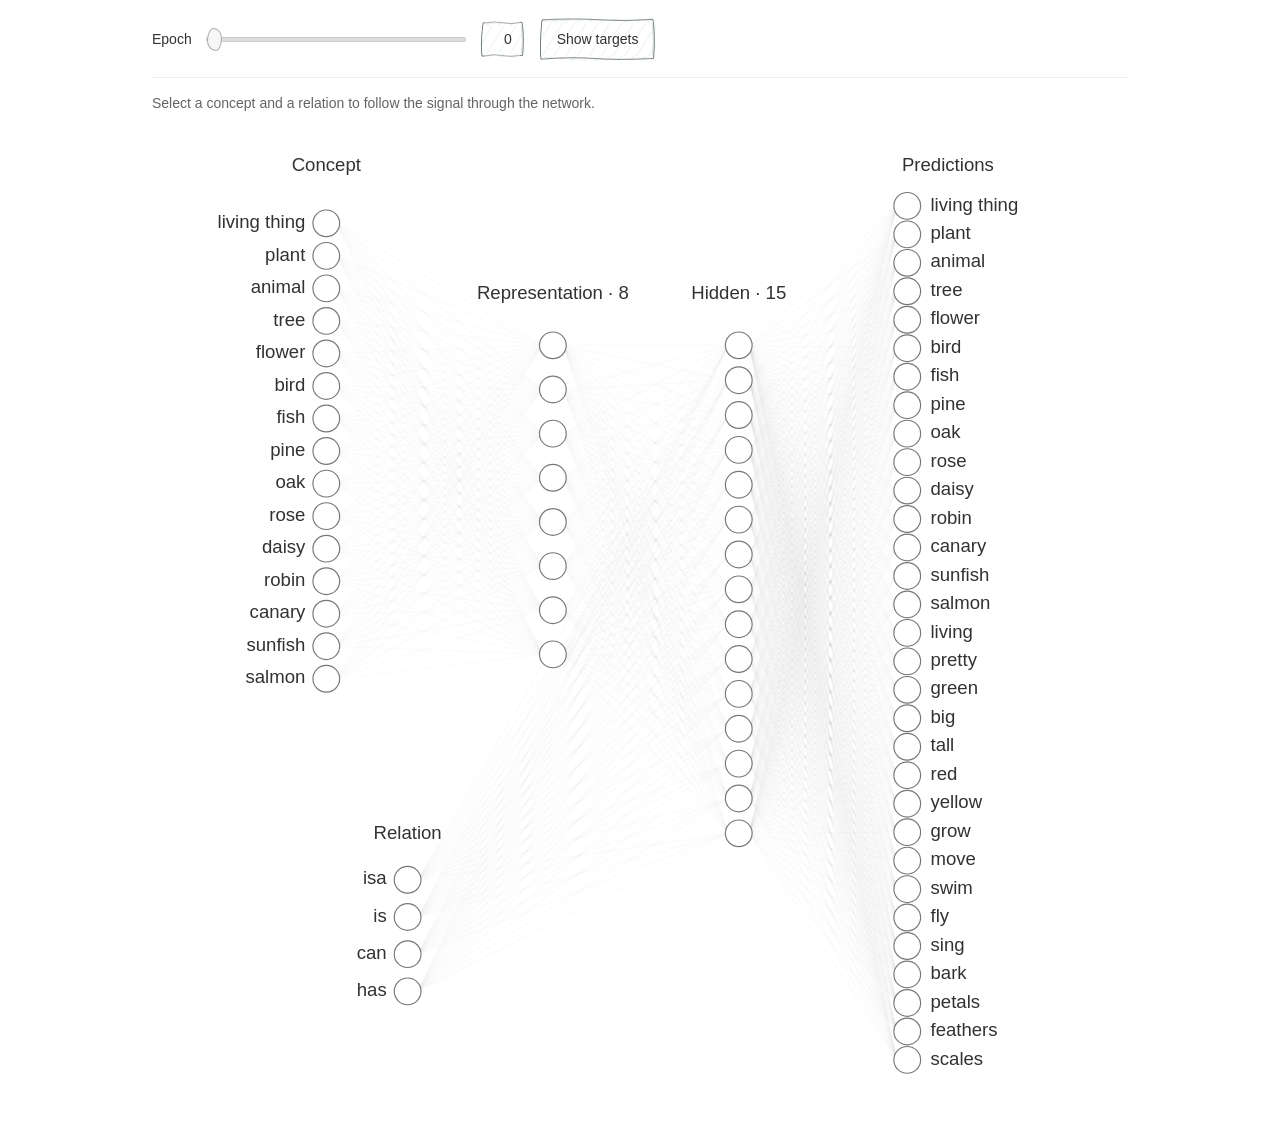
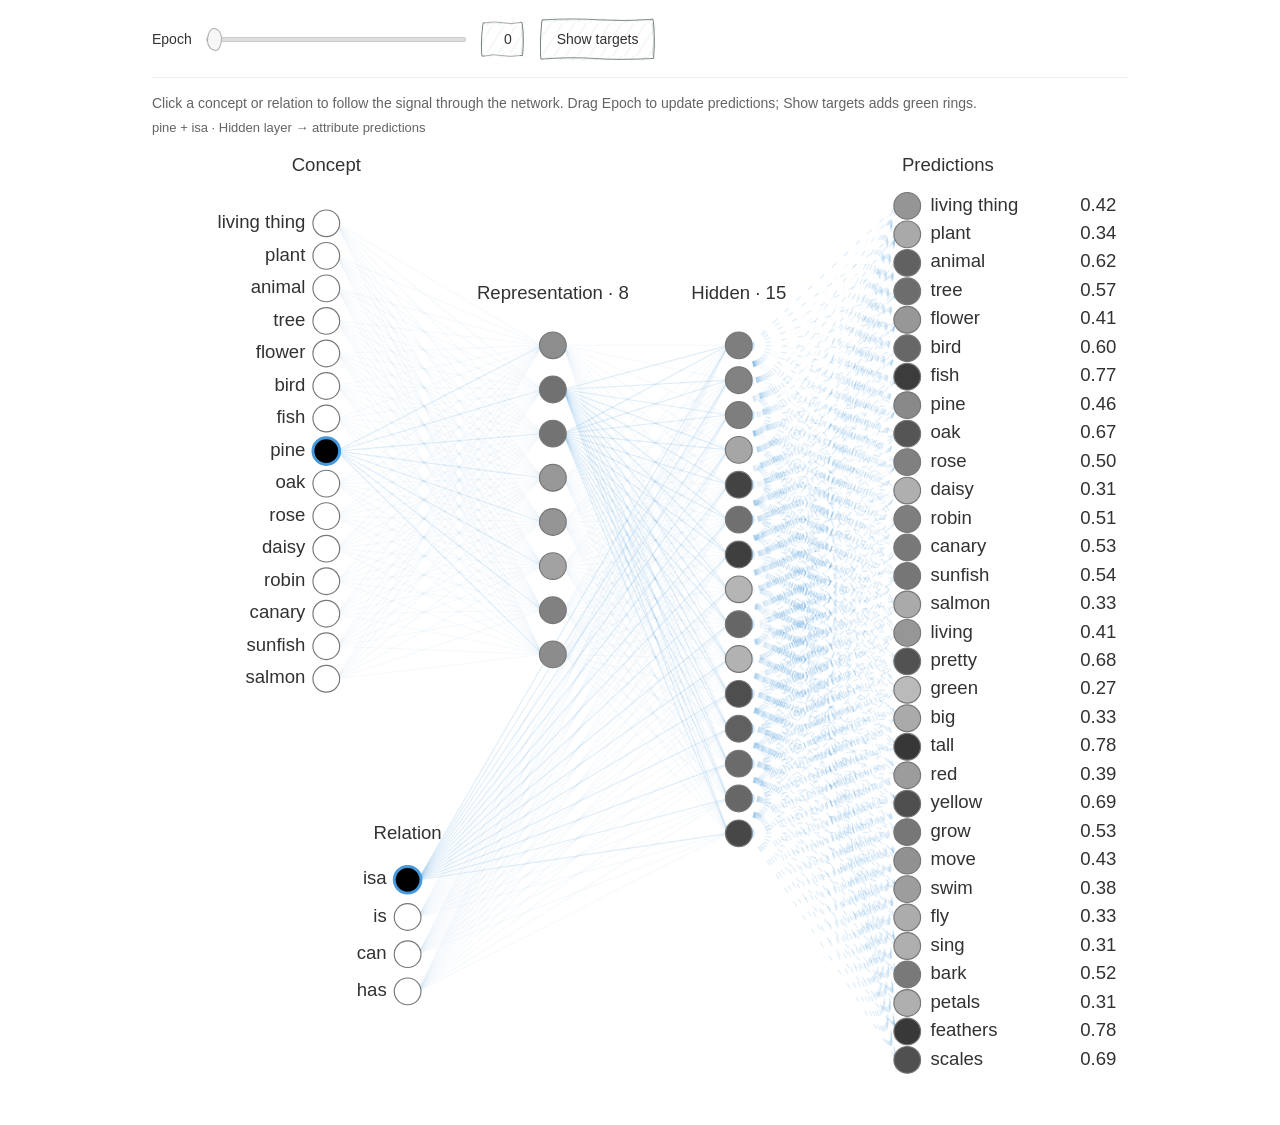
